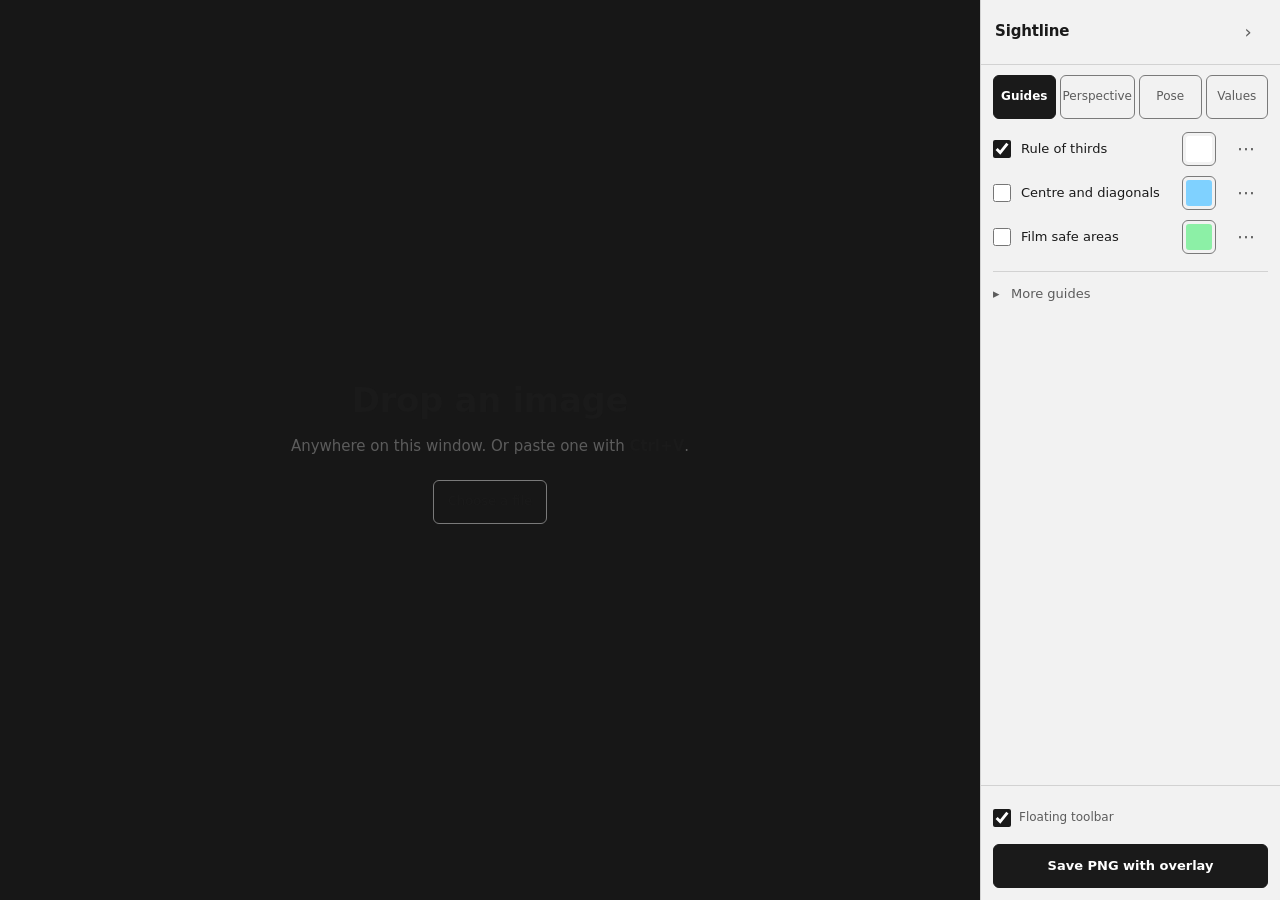
==== index.html @ 32e72184 "Sightline as an installable web app The built single-file app, plus the three things Chrome's instal" ====
<!doctype html>
<html lang="en">
<head>
<meta charset="utf-8">
<meta name="viewport" content="width=device-width, initial-scale=1, viewport-fit=cover">
<meta name="color-scheme" content="dark">
<title>Sightline</title>
<style>
  :root {
    --ground: #171717;
    --panel: #232323;
    --panel-2: #2b2b2b;
    --line: #363636;
    --line-control: #6a6a6a;
    --text: #e8e8e8;
    --text-muted: #a3a3a3;
    --focus: #ffffff;
    --panel-w: 300px;
    color-scheme: dark;
  }
  :root {
    --dur: 200ms; --ease: cubic-bezier(.2,.7,.3,1);
    /* One type scale. Three sizes, nothing else in the panel. */
    --t-lg: 15px;   /* panel title, empty-state lead */
    --t-md: 13px;   /* body: rows, labels, buttons */
    --t-sm: 12px;   /* secondary: hints, section heads, readouts */
    /* One gap scale. Two values. */
    --g-1: 8px;
    --g-2: 16px;
  }
  * { box-sizing: border-box; }
  html, body { height: 100%; margin: 0; }
  body {
    background: var(--ground);
    color: var(--text);
    font: 500 var(--t-md)/1.45 "Segoe UI Variable Text", "Segoe UI", system-ui, -apple-system, sans-serif;
    overflow: hidden;
    -webkit-font-smoothing: antialiased;
  }
  button, input, select { font: inherit; color: inherit; }
  button { cursor: pointer; }
  :focus-visible { outline: 2px solid var(--focus); outline-offset: 2px; }

  #app { display: grid; grid-template-columns: 1fr var(--panel-w); height: 100%;
         transition: grid-template-columns var(--dur) var(--ease); }
  #app > * { min-width: 0; }
  #app.collapsed { grid-template-columns: 1fr 44px; }

  /* Stage */
  #stage { position: relative; overflow: hidden; background: var(--ground); touch-action: none; }
  #canvas { display: block; width: 100%; height: 100%; cursor: grab; }
  #canvas.drawing { cursor: crosshair; }
  #canvas.panning { cursor: grabbing; }
  #canvas.over-vp { cursor: move; }
  #canvas.over-swipe { cursor: ew-resize; }

  #empty {
    position: absolute; inset: 0; display: grid; place-items: center; text-align: center;
    border: 2px dashed transparent; transition: border-color .15s, background .15s;
  }
  #empty h1 { font-size: 34px; font-weight: 600; letter-spacing: -0.01em; margin: 0 0 10px; }
  #empty p { color: var(--text-muted); margin: 0; font-size: var(--t-lg); }
  #empty p b { color: var(--text); font-weight: 600; }
  #empty button { margin-top: 22px; }
  body.dragging #empty, body.dragging #stage { border-color: var(--text); }
  #stage.has-image #empty { display: none; }

  #hud {
    position: absolute; left: 12px; bottom: 12px; display: flex; gap: 6px; flex-wrap: wrap;
    pointer-events: none;
  }
  #hud span {
    background: rgba(20,20,20,.82); color: var(--text-muted); padding: 5px 9px; border-radius: 4px;
    font-size: 12px;
  }
  #hud span kbd { color: var(--text); font-family: inherit; }
  #stage.has-image #hud { display: flex; } #hud { display: none; }

  #msg {
    position: absolute; left: 50%; top: 16px; transform: translateX(-50%);
    background: #f0f0f0; color: #111; padding: 12px 16px; border-radius: 6px; max-width: min(90%, 520px);
    font-size: 14px; box-shadow: 0 6px 24px rgba(0,0,0,.5); pointer-events: auto;
    opacity: 0; transition: opacity var(--dur) var(--ease), transform var(--dur) var(--ease);
  }
  #msg { transform: translateX(-50%) translateY(-8px); }
  #msg.show { opacity: 1; transform: translateX(-50%) translateY(0); }
  #msg[hidden] { display: none; }

  /* Floating stage toolbar. Breaks the 'nothing floats over the picture' rule on
     purpose, only when Andy has it switched on (15 Sep 2026, his call). */
  #stagebar {
    position: absolute; right: 12px; bottom: 12px; display: none; gap: 6px;
    background: rgba(20,20,20,.82); border: 1px solid var(--line); border-radius: 8px;
    padding: 4px; backdrop-filter: blur(6px); z-index: 3;
  }
  body.toolbar-on #stage.has-image #stagebar { display: flex; }
  #stagebar .btn { min-height: 40px; padding: 0 12px; border-color: transparent; background: transparent; }
  #stagebar .btn:hover { background: rgba(255,255,255,.14); }
  #stagebar .btn[aria-pressed="true"] { background: rgba(255,255,255,.2); border-color: var(--text); }
  #stagebar .iconbtn { width: 40px; height: 40px; }
  #stagebar .iconbtn:hover { background: rgba(255,255,255,.14); color: #fff; }
  body.toolbar-on #panel-foot .btns { display: none; }
  #opt-chips-row, #opt-toolbar-row { min-height: 40px; font-size: var(--t-sm); color: var(--text-muted); }
  #msg.error { background: #ffd8d8; }

  /* Panel */
  #panel { background: var(--panel); border-left: 1px solid var(--line); display: flex; flex-direction: column;
           min-height: 0; min-width: 0; }
  #panel-head { display: flex; align-items: center; gap: 8px; padding: 10px 10px 10px 14px; border-bottom: 1px solid var(--line); }
  #panel-head .title { font-size: var(--t-lg); font-weight: 600; letter-spacing: -0.01em; }
  #panel-head .file { color: var(--text-muted); font-size: var(--t-sm); flex: 1; min-width: 0; white-space: nowrap; overflow: hidden; text-overflow: ellipsis; }
  .iconbtn {
    width: 44px; height: 44px; border: 0; background: transparent; border-radius: 6px; color: var(--text-muted);
    display: grid; place-items: center; font-size: 18px; flex: none;
  }
  .iconbtn:hover { background: var(--panel-2); color: var(--text); }

  #tabs { display: grid; grid-template-columns: repeat(4, 1fr); gap: 4px; padding: 10px 12px 0; }
  #tabs button { font-size: var(--t-sm); padding: 0 2px; }
  #tabs button {
    height: 44px; border: 1px solid var(--line-control); background: transparent; border-radius: 6px; color: var(--text-muted);
  }
  #tabs button[aria-selected="true"] { background: var(--text); color: #111; border-color: var(--text); font-weight: 600; }

  #panel-body { overflow: auto; padding: 8px 12px 16px; flex: 1; min-height: 0; }
  .tabpane[hidden] { display: none; }
  .tabpane:not([hidden]) { animation: pane-in 180ms var(--ease) both; }
  @keyframes pane-in { from { opacity: 0; transform: translateY(4px); } to { opacity: 1; transform: none; } }

  h2 { font-size: var(--t-sm); font-weight: 600; color: var(--text-muted); margin: var(--g-2) 0 var(--g-1); }
  h2:first-child { margin-top: 10px; }
  .hint { color: var(--text-muted); font-size: var(--t-sm); margin: 0 0 var(--g-1); }

  .row { display: flex; align-items: center; gap: 8px; min-height: 44px; }
  .row label { flex: 1; display: flex; align-items: center; gap: 10px; min-height: 44px; cursor: pointer; }
  .row input[type="checkbox"] { width: 18px; height: 18px; margin: 0; accent-color: #e8e8e8; cursor: pointer; }
  .row input[type="color"] {
    width: 34px; height: 34px; padding: 0; border: 1px solid var(--line-control); border-radius: 6px; background: transparent; cursor: pointer;
  }
  .row input[type="color"]::-webkit-color-swatch-wrapper { padding: 3px; }
  .row input[type="color"]::-webkit-color-swatch { border: 0; border-radius: 3px; }
  .style {
    display: block; overflow: hidden; max-height: 0; opacity: 0; padding: 0 0 0 28px;
    visibility: hidden;
    transition: max-height var(--dur) var(--ease), opacity var(--dur) var(--ease),
                padding-bottom var(--dur) var(--ease), visibility 0s linear var(--dur);
  }
  .style.open { max-height: 420px; opacity: 1; padding-bottom: 8px; visibility: visible;
                transition-delay: 0s, 0s, 0s, 0s; }
  .style .r { display: flex; align-items: center; gap: var(--g-1); min-height: 36px; font-size: var(--t-sm); color: var(--text-muted); }
  .style .r span:first-child { width: 58px; }
  input[type="range"] { flex: 1; accent-color: #e8e8e8; height: 24px; margin: 0; }
  select {
    height: 36px; background: var(--panel-2); border: 1px solid var(--line-control); border-radius: 6px; padding: 0 8px; flex: 1;
  }

  .btn {
    min-height: 44px; padding: 0 14px; border-radius: 6px; border: 1px solid var(--line-control); background: transparent;
    color: var(--text); display: inline-flex; align-items: center; justify-content: center; gap: 8px;
  }
  .btn:hover { background: var(--panel-2); }
  .btn.primary { background: var(--text); color: #111; border-color: var(--text); font-weight: 600; }
  .btn.primary:hover { background: #fff; }
  .btn.small { min-height: 36px; padding: 0 10px; font-size: var(--t-sm); }
  .btn[aria-pressed="true"] { background: var(--panel-2); border-color: var(--text); }
  .btns { display: flex; gap: 6px; flex-wrap: wrap; }
  .btns .btn { flex: 1; }

  .seg { display: grid; grid-template-columns: repeat(3, 1fr); gap: 4px; }
  .seg .btn { min-height: 44px; }
  .seg .btn .dot { width: 12px; height: 12px; border-radius: 50%; display: inline-block; }
  .seg .btn[aria-pressed="true"] { border-color: var(--text); background: var(--panel-2); }

  details { border-top: 1px solid var(--line); margin-top: 12px; }
  summary { min-height: 44px; display: flex; align-items: center; color: var(--text-muted); cursor: pointer; list-style: none; }
  summary::-webkit-details-marker { display: none; }
  summary::before { content: "▸"; width: 18px; display: inline-block; }
  details[open] summary::before { content: "▾"; }

  /* Values tab */
  /* Five modes. Four across does not fit a 300px panel, let alone a phone, and
     "Greyscale" at 60px is unreadable — so three across and two rows, which still
     reads as one control (Prägnanz, 12). */
  #val-seg { display: grid; grid-template-columns: repeat(3, 1fr); gap: 4px; }
  #val-seg .btn { padding: 0 2px; font-size: var(--t-sm); }
  /* The stage steps are the PRIMARY control on this tab: four big targets, one click
     each (Fitts's 2, Hick's 1). Two across, because "Colour notes" needs the width. */
  #val-steps { display: grid; grid-template-columns: repeat(2, 1fr); gap: 4px; }
  #val-steps .btn { min-height: 44px; font-size: var(--t-md); }
  /* Von Restorff (7): the step that is showing is the one thing filled in on the tab. */
  #val-steps .btn[aria-pressed="true"] { background: var(--text); color: #111; border-color: var(--text); font-weight: 600; }
  #val-bands { display: grid; grid-template-columns: repeat(3, 1fr); gap: 4px; }
  #val-hist { display: block; width: 100%; height: 60px; background: var(--panel-2);
              border: 1px solid var(--line-control); border-radius: 6px; touch-action: none; cursor: ew-resize; }
  #val-ruler { display: grid; grid-template-columns: repeat(9, 1fr); gap: 1px; margin-top: var(--g-1); }
  #val-ruler i { height: 14px; display: block; border-radius: 1px; }
  #val-ruler-nums { display: grid; grid-template-columns: repeat(9, 1fr); gap: 1px;
                    font-size: 10px; color: var(--text-muted); text-align: center; font-variant-numeric: tabular-nums; }
  .band { margin-top: var(--g-2); }
  .band > .bh { display: flex; align-items: center; gap: var(--g-1); font-size: var(--t-sm); color: var(--text-muted); margin-bottom: 6px; }
  .band > .bh b { color: var(--text); font-weight: 600; }
  .bar { height: 4px; border-radius: 2px; background: var(--panel-2); overflow: hidden; }
  .band .bar { flex: 1; }
  .band .bar i { display: block; height: 100%; background: var(--text); }
  .swatches { display: grid; gap: 6px; }
  .sw { display: flex; align-items: center; gap: var(--g-1); width: 100%; min-height: 40px; text-align: left;
        background: transparent; border: 1px solid var(--line); border-radius: 6px; padding: 4px 8px 4px 4px; color: var(--text); }
  .sw:hover { background: var(--panel-2); }
  .sw[aria-pressed="true"] { border-color: var(--text); background: var(--panel-2); }
  .sw .chip { width: 32px; height: 32px; border-radius: 4px; flex: none; border: 1px solid rgba(255,255,255,.18); }
  .sw .meta { min-width: 0; }
  .sw .hex { font-size: var(--t-sm); font-variant-numeric: tabular-nums; }
  .sw .read { font-size: var(--t-sm); color: var(--text-muted); }
  /* The colour notes inside one value mass: small chips on the mass's own row, so the
     hierarchy on screen is the hierarchy in the picture (proximity, 11). */
  .notes { display: flex; gap: 3px; margin: 2px 0 0; }
  .notes i { width: 18px; height: 12px; border-radius: 2px; display: block; border: 1px solid rgba(255,255,255,.18); }
  textarea { width: 100%; background: var(--panel-2); color: var(--text); border: 1px solid var(--line-control);
             border-radius: 6px; padding: 6px 8px; font: 500 var(--t-sm)/1.5 ui-monospace, Consolas, monospace; resize: vertical; }

  #panel-foot { padding: 12px; border-top: 1px solid var(--line); display: grid; gap: 6px; }

  /* Pose */
  #pose-status {
    background: var(--panel-2); border: 1px solid var(--line); border-radius: 6px;
    padding: 9px 11px; font-size: var(--t-sm); color: var(--text-muted); margin: 0 0 var(--g-1);
  }
  #pose-status b { color: var(--text); font-weight: 600; }
  #pose-progress[hidden] { display: none; }
  #pose-progress { margin: 8px 0 4px; }
  #pose-progress .bar {
    height: 4px; border-radius: 2px; background: var(--panel-2); overflow: hidden; margin-bottom: 8px;
  }
  #pose-progress .bar i {
    display: block; height: 100%; width: 40%; background: var(--text);
    animation: slide 1.1s ease-in-out infinite;
  }
  @keyframes slide { 0% { transform: translateX(-100%); } 100% { transform: translateX(350%); } }
  @media (prefers-reduced-motion: reduce) { #pose-progress .bar i { animation: none; width: 100%; opacity: .5; } }
  #pose-readouts { display: grid; gap: 2px; font-size: var(--t-sm); color: var(--text-muted); margin: var(--g-1) 0 2px; }
  #pose-readouts div { display: flex; justify-content: space-between; min-height: 22px; align-items: center; }
  #pose-readouts b { color: var(--text); font-weight: 600; font-variant-numeric: tabular-nums; }
  .legend { color: var(--text-muted); font-size: var(--t-sm); margin: var(--g-1) 0 0; }

  /* Collapsed */
  #app.collapsed #panel-head .title, #app.collapsed #panel-head .file, #app.collapsed #tabs,
  #app.collapsed #panel-body, #app.collapsed #panel-foot { display: none; }
  #app.collapsed #panel-head { padding: 0; justify-content: center; border: 0; }

  @media (max-width: 700px) {
    #app { grid-template-columns: 1fr; grid-template-rows: 1fr auto; }
    #panel { border-left: 0; border-top: 1px solid var(--line); max-height: 50vh; }
    #app.collapsed { grid-template-columns: 1fr; grid-template-rows: 1fr 44px; }
  }
  @media (max-width: 480px) {
    .seg, #val-seg { grid-template-columns: repeat(2, 1fr); }
    .btns .btn { flex: 1 1 calc(50% - 6px); min-width: 0; }
    #stagebar { right: 8px; bottom: 8px; flex-wrap: wrap; max-width: calc(100% - 16px); }
  }
  @media (prefers-reduced-motion: reduce) {
    *, *::before, *::after { transition: none !important; animation-duration: 0.01ms !important; }
  }
  /* Light preference: the panel goes light, the image ground stays a neutral dark so pictures read true. */
  @media (prefers-color-scheme: light) {
    :root { --panel: #f2f2f2; --panel-2: #e4e4e4; --line: #d2d2d2; --line-control: #7a7a7a; --text: #1a1a1a; --text-muted: #5c5c5c; --focus: #111; color-scheme: light; }
    #tabs button[aria-selected="true"], .btn.primary { background: #1a1a1a; color: #fff; border-color: #1a1a1a; }
    .btn.primary:hover { background: #000; }
    .row input[type="checkbox"], input[type="range"] { accent-color: #1a1a1a; }
    #hud span { background: rgba(20,20,20,.82); color: #cfcfcf; } #hud span kbd { color: #fff; }
  }
</style>
<script>
/* PWA bootstrap — installable on a phone, inert everywhere else.
 *
 * Sightline is one file on disk (constraint 1) and it opens from file:// (constraint 2).
 * A phone cannot do that, so the SAME built file is also served from an HTTPS origin,
 * where Chrome will offer "Install app" if it finds a manifest, icons and a registered
 * service worker. Those three things cannot be baked into the page as markup:
 * build_sightline.py rejects any link element in the source precisely so nothing is
 * ever referenced from disk. So they are attached at runtime, and ONLY over https.
 * (That guard is a plain text search, so even naming the tag in this comment trips it —
 * which is the guard working, not a bug in it.)
 *
 * Why the guard is the whole design: on file:// and inside the Electron wrapper,
 * location.protocol is 'file:' and this block does nothing at all — no link element, no
 * registration, no request. navigator.serviceWorker is not even defined on file://, so
 * an unguarded call would throw and put an error in a console that is supposed to stay
 * clean. The artifact sandbox is likewise skipped: it is not our origin and cannot
 * register a worker. Constraint 4 is untouched either way — nothing here uploads
 * anything; the worker only ever caches this page's own files back to the same origin.
 */
(function () {
  if (location.protocol !== 'https:') return;

  var link = document.createElement('link');
  link.rel = 'manifest';
  link.href = 'manifest.json';
  document.head.appendChild(link);

  var theme = document.createElement('meta');
  theme.name = 'theme-color';
  theme.content = '#171717';
  document.head.appendChild(theme);

  if (!('serviceWorker' in navigator)) return;
  window.addEventListener('load', function () {
    navigator.serviceWorker.register('sw.js').catch(function (e) {
      /* Not fatal: without a worker the page still runs, it just is not installable. */
      console.warn('Sightline: service worker did not register —', e && e.message);
    });
  });
})();
</script>
</head>
<body>
<div id="app">
  <div id="stage">
    <canvas id="canvas"></canvas>
    <div id="empty">
      <div>
        <h1>Drop an image</h1>
        <p>Anywhere on this window. Or paste one with <b>Ctrl+V</b>.</p>
        <button class="btn" id="browse" type="button">Choose a file</button>
        <input id="file" type="file" accept="image/*" hidden>
      </div>
    </div>
    <div id="hud">
      <span><kbd>Scroll</kbd> zoom</span>
      <span><kbd>Drag</kbd> pan · <kbd>F</kbd> fit</span>
      <span><kbd>H</kbd> flip</span>
      <span id="hud-mode"></span>
    </div>
    <div id="msg" hidden role="status"></div>
    <div id="stagebar" role="toolbar" aria-label="Frame controls">
      <button class="btn" type="button" id="sb-fit">Fit</button>
      <button class="btn" type="button" id="sb-flip" aria-pressed="false">Flip</button>
      <button class="btn" type="button" id="sb-new">Open…</button>
      <button class="iconbtn" type="button" id="sb-collapse" aria-label="Collapse panel" title="Collapse panel">›</button>
    </div>
  </div>

  <aside id="panel">
    <div id="panel-head">
      <span class="title">Sightline</span>
      <span class="file" id="filename"></span>
      <button class="iconbtn" id="collapse" type="button" aria-label="Collapse panel" title="Collapse panel">›</button>
    </div>
    <div id="tabs" role="tablist">
      <button type="button" role="tab" id="tab-guides" aria-selected="true">Guides</button>
      <button type="button" role="tab" id="tab-persp" aria-selected="false">Perspective</button>
      <button type="button" role="tab" id="tab-pose" aria-selected="false">Pose</button>
      <button type="button" role="tab" id="tab-values" aria-selected="false">Values</button>
    </div>
    <div id="panel-body">

      <section class="tabpane" id="pane-guides">
        <div id="guides-basic"></div>
        <details id="more-guides">
          <summary>More guides</summary>
          <div id="guides-more"></div>
        </details>
      </section>

      <section class="tabpane" id="pane-persp" hidden>
        <h2>Vanishing points</h2>
        <p class="hint">Drag along a receding edge to draw a line. Two lines in the same set make a vanishing point. Drag the point to correct it.</p>
        <div class="seg" id="vp-seg">
          <button class="btn" type="button" data-set="0" aria-pressed="true"><span class="dot"></span>Set 1</button>
          <button class="btn" type="button" data-set="1" aria-pressed="false"><span class="dot"></span>Set 2</button>
          <button class="btn" type="button" data-set="2" aria-pressed="false"><span class="dot"></span>Set 3</button>
        </div>
        <p class="hint">Keys 1, 2, 3 switch sets. Set 3 is the vertical one in three point.</p>

        <h2>Preset</h2>
        <div class="btns">
          <button class="btn small" type="button" data-preset="1">1 point</button>
          <button class="btn small" type="button" data-preset="2">2 point</button>
          <button class="btn small" type="button" data-preset="3">3 point</button>
        </div>
        <p class="hint">Places starting points to drag into place. Keeps any lines you have drawn.</p>

        <h2>Show</h2>
        <div class="row"><label><input type="checkbox" id="opt-horizon" checked> Horizon line</label></div>
        <div class="row"><label><input type="checkbox" id="opt-rays" checked> Radiating guides</label></div>
        <div class="style open" style="padding-left:0">
          <div class="r"><span>Count</span><input type="range" id="ray-count" min="0" max="48" step="1" value="12"><span id="ray-count-v">12</span></div>
          <div class="r"><span>Opacity</span><input type="range" id="ray-alpha" min="0.05" max="1" step="0.05" value="0.35"></div>
          <div class="r"><span>Weight</span><input type="range" id="p-weight" min="0.5" max="4" step="0.5" value="1.5"></div>
        </div>

        <h2>Edit</h2>
        <div class="btns">
          <button class="btn small" type="button" id="undo">Undo</button>
          <button class="btn small" type="button" id="redo">Redo</button>
          <button class="btn small" type="button" id="clear-set">Clear set</button>
          <button class="btn small" type="button" id="clear-all">Clear all</button>
        </div>
      </section>

      <section class="tabpane" id="pane-pose" hidden>
        <h2>Skeleton</h2>
        <div id="pose-status">No skeleton yet.</div>
        <div class="btns">
          <button class="btn small" type="button" id="pose-place">Place skeleton</button>
          <button class="btn small" type="button" id="pose-detect">Detect figure</button>
        </div>
        <div id="pose-progress" hidden>
          <div class="bar"><i></i></div>
          <div class="btns">
            <span class="hint" id="pose-stage" style="flex:1;margin:0;align-self:center"></span>
            <button class="btn small" type="button" id="pose-cancel">Cancel</button>
          </div>
        </div>
        <p class="hint">Drag any joint to correct it. Drag the square at the hips to move the whole figure.</p>
        <div class="btns">
          <button class="btn small" type="button" id="pose-bigger">Bigger</button>
          <button class="btn small" type="button" id="pose-smaller">Smaller</button>
          <button class="btn small" type="button" id="pose-clear">Clear</button>
        </div>

        <h2>Guides</h2>
        <div id="pose-basic"></div>
        <details id="more-pose">
          <summary>More pose guides</summary>
          <div id="pose-more"></div>
        </details>
        <details id="more-head">
          <summary>Head</summary>
          <div id="pose-head"></div>
          <p class="hint">Drag the round handles at the top of the head, the chin, and the
            tilt handle to the side, to correct the head when detection is off or absent.</p>
        </details>

        <h2>Readouts</h2>
        <label class="row" id="opt-chips-row"><input type="checkbox" id="opt-chips"> Angles on canvas</label>
        <div id="pose-readouts">
          <div><span>Shoulder tilt</span><b id="rd-sh">—</b></div>
          <div><span>Hip tilt</span><b id="rd-hip">—</b></div>
          <div><span>Height</span><b id="rd-heads">—</b></div>
        </div>
        <p class="legend" id="pose-legend"></p>
      </section>

      <section class="tabpane" id="pane-values" hidden>
        <h2>Mode</h2>
        <div class="seg" id="val-seg">
          <button class="btn small" type="button" data-mode="off" aria-pressed="true">Off</button>
          <button class="btn small" type="button" data-mode="grey" aria-pressed="false">Greyscale</button>
          <button class="btn small" type="button" data-mode="post" aria-pressed="false">Posterise</button>
          <button class="btn small" type="button" data-mode="notan" aria-pressed="false">Notan</button>
          <button class="btn small" type="button" data-mode="block" aria-pressed="false">Block-in</button>
        </div>
        <p class="hint">The mode is burned into the exported PNG. Guides and the skeleton still draw over the top.</p>

        <div id="val-post">
          <h2>Bands</h2>
          <div class="seg" id="val-bands">
            <button class="btn small" type="button" data-bands="3" aria-pressed="true">3</button>
            <button class="btn small" type="button" data-bands="4" aria-pressed="false">4</button>
            <button class="btn small" type="button" data-bands="5" aria-pressed="false">5</button>
          </div>
          <p class="hint">Three is shadow, midtone, highlight. Drag the lines on the histogram to move where a band starts.</p>
          <div id="val-post-hist"></div>
        </div>

        <div id="val-notan" hidden>
          <h2>Threshold</h2>
          <div class="r"><span>Light / dark</span><input type="range" id="val-notan-th" min="1" max="254" step="1" value="128"><span id="val-notan-v">128</span></div>
        </div>

        <div id="val-block" hidden>
          <!-- The stage steps come first because they are the control. Everything below
               them is a dial for when a step is nearly right (Tesler's 19). -->
          <h2>Step</h2>
          <div id="val-steps" role="group" aria-label="Block-in stage">
            <button class="btn" type="button" data-step="2" aria-pressed="false">2 values</button>
            <button class="btn" type="button" data-step="3" aria-pressed="true">3 values</button>
            <button class="btn" type="button" data-step="5" aria-pressed="false">5 values</button>
            <button class="btn" type="button" data-step="notes" aria-pressed="false">Colour notes</button>
          </div>
          <p class="hint" id="val-blk-step-hint">Value masses first. Colour notes puts the colour back inside each mass.</p>

          <h2>Squint</h2>
          <div class="r"><span>Squint</span><input type="range" id="val-blk-squint" min="0" max="100" step="5" value="0"><span id="val-blk-squint-v">0</span></div>
          <p class="hint">How hard you are squinting before the masses are cut. Low keeps detail, high leaves the big shapes only.</p>
          <div id="val-block-hist"></div>
          <p class="hint">Drag the lines to move where one value mass ends and the next begins.</p>

          <h2>Dials</h2>
          <div class="r"><span>Values</span><input type="range" id="val-blk-values" min="2" max="5" step="1" value="3"><span id="val-blk-values-v">3</span></div>
          <div class="r"><span>Notes</span><input type="range" id="val-blk-notes" min="1" max="3" step="1" value="1"><span id="val-blk-notes-v">1</span></div>
          <div class="r"><span>Min shape</span><input type="range" id="val-blk-min" min="0" max="80" step="1" value="20"><span id="val-blk-min-v">2.0%</span></div>
          <p class="hint">How small a shape you will still paint, across, as a share of the frame's short side. Anything under it is absorbed by the mass around it.</p>

          <h2>Palette</h2>
          <label class="row"><input type="checkbox" id="val-blk-snap" checked> Snap to palette</label>
          <p class="hint">Every colour is pulled inside what these paints can mix, so nothing on screen is a colour you cannot reach.</p>
          <textarea id="val-blk-pal" rows="8" spellcheck="false" aria-label="Pigment list, one paint per line as name then hex"></textarea>
          <div class="btns"><button class="btn small" type="button" id="val-blk-pal-reset">Reset to oils</button></div>
        </div>

        <h2>Compare</h2>
        <label class="row"><input type="checkbox" id="val-compare"> Original beside it</label>
        <p class="hint">Drag the white line on the picture. Guides draw over both halves, and the split is burned into the export.</p>

        <!-- One histogram, moved to whichever mode is using it. Two canvases would mean
             two drag handlers and a second way for the thresholds to disagree. -->
        <div id="val-hist-wrap">
          <canvas id="val-hist" width="276" height="60" aria-label="Luminance histogram with draggable thresholds"></canvas>
        </div>

        <h2>Value ruler</h2>
        <div id="val-ruler"></div>
        <div id="val-ruler-nums"></div>
        <p class="hint">Nine steps, black to white. Each band is marked where it sits.</p>

        <h2>Colour groups</h2>
        <p class="hint" id="val-groups-hint">Three dominant colours per band. Click one to isolate it on the picture.</p>
        <div id="val-groups"></div>
        <div class="btns"><button class="btn small" type="button" id="val-iso-clear">Show everything</button></div>
      </section>

    </div>
    <div id="panel-foot">
      <div class="btns">
        <button class="btn" type="button" id="fit">Fit</button>
        <button class="btn" type="button" id="flip" aria-pressed="false">Flip</button>
        <button class="btn" type="button" id="new">Open…</button>
      </div>
      <label class="row" id="opt-toolbar-row"><input type="checkbox" id="opt-toolbar" checked> Floating toolbar</label>
      <button class="btn primary" type="button" id="export">Save PNG with overlay</button>
    </div>
  </aside>
</div>

<!-- Everything below is welded in by build\build_sightline.py. Nothing is fetched at
     runtime: the libraries are classic UMD scripts (build rule 1) and the MoveNet
     weights are base64 in inert text blocks, decoded only when Detect is pressed. -->
<script>/**
 * @license
 * Copyright 2024 Google LLC. All Rights Reserved.
 * Licensed under the Apache License, Version 2.0 (the "License");
 * you may not use this file except in compliance with the License.
 * You may obtain a copy of the License at
 *
 * http://www.apache.org/licenses/LICENSE-2.0
 *
 * Unless required by applicable law or agreed to in writing, software
 * distributed under the License is distributed on an "AS IS" BASIS,
 * WITHOUT WARRANTIES OR CONDITIONS OF ANY KIND, either express or implied.
 * See the License for the specific language governing permissions and
 * limitations under the License.
 * =============================================================================
 */
!function(e,t){"object"==typeof exports&&"undefined"!=typeof module?t(exports):"function"==typeof define&&define.amd?define(["exports"],t):t((e="undefined"!=typeof globalThis?globalThis:e||self).tf=e.tf||{})}(this,(function(e){"use strict";function t(e,t){return t.forEach((function(t){t&&"string"!=typeof t&&!Array.isArray(t)&&Object.keys(t).forEach((function(n){if("default"!==n&&!(n in e)){var r=Object.getOwnPropertyDescriptor(t,n);Object.defineProperty(e,n,r.get?r:{enumerable:!0,get:function(){return t[n]}})}}))})),e}var n="undefined"!=typeof globalThis?globalThis:"undefined"!=typeof window?window:"undefined"!=typeof global?global:"undefined"!=typeof self?self:{};function r(e){return e&&e.__esModule&&Object.prototype.hasOwnProperty.call(e,"default")?e.default:e}function a(e){var t,n;function r(t,n){try{var o=e[t](n),s=o.value,u=s instanceof i;Promise.resolve(u?s.v:s).then((function(n){if(u){var i="return"===t?"return":"next";if(!s.k||n.done)return r(i,n);n=e[i](n).value}a(o.done?"return":"normal",n)}),(function(e){r("throw",e)}))}catch(e){a("throw",e)}}function a(e,a){switch(e){case"return":t.resolve({value:a,done:!0});break;case"throw":t.reject(a);break;default:t.resolve({value:a,done:!1})}(t=t.next)?r(t.key,t.arg):n=null}this._invoke=function(e,a){return new Promise((function(i,o){var s={key:e,arg:a,resolve:i,reject:o,next:null};n?n=n.next=s:(t=n=s,r(e,a))}))},"function"!=typeof e.return&&(this.return=void 0)}function i(e,t){this.v=e,this.k=t}function o(){o=function(){return e};var e={},t=Object.prototype,n=t.hasOwnProperty,r=Object.defineProperty||function(e,t,n){e[t]=n.value},a="function"==typeof Symbol?Symbol:{},i=a.iterator||"@@iterator",s=a.asyncIterator||"@@asyncIterator",u=a.toStringTag||"@@toStringTag";function c(e,t,n){return Object.defineProperty(e,t,{value:n,enumerable:!0,configurable:!0,writable:!0}),e[t]}try{c({},"")}catch(e){c=function(e,t,n){return e[t]=n}}function l(e,t,n,a){var i=t&&t.prototype instanceof f?t:f,o=Object.create(i.prototype),s=new T(a||[]);return r(o,"_invoke",{value:w(e,n,s)}),o}function h(e,t,n){try{return{type:"normal",arg:e.call(t,n)}}catch(e){return{type:"throw",arg:e}}}e.wrap=l;var p={};function f(){}function d(){}function v(){}var m={};c(m,i,(function(){return this}));var g=Object.getPrototypeOf,y=g&&g(g(E([])));y&&y!==t&&n.call(y,i)&&(m=y);var b=v.prototype=f.prototype=Object.create(m);function x(e){["next","throw","return"].forEach((function(t){c(e,t,(function(e){return this._invoke(t,e)}))}))}function k(e,t){function a(r,i,o,s){var u=h(e[r],e,i);if("throw"!==u.type){var c=u.arg,l=c.value;return l&&"object"==typeof l&&n.call(l,"__await")?t.resolve(l.__await).then((function(e){a("next",e,o,s)}),(function(e){a("throw",e,o,s)})):t.resolve(l).then((function(e){c.value=e,o(c)}),(function(e){return a("throw",e,o,s)}))}s(u.arg)}var i;r(this,"_invoke",{value:function(e,n){function r(){return new t((function(t,r){a(e,n,t,r)}))}return i=i?i.then(r,r):r()}})}function w(e,t,n){var r="suspendedStart";return function(a,i){if("executing"===r)throw new Error("Generator is already running");if("completed"===r){if("throw"===a)throw i;return C()}for(n.method=a,n.arg=i;;){var o=n.delegate;if(o){var s=I(o,n);if(s){if(s===p)continue;return s}}if("next"===n.method)n.sent=n._sent=n.arg;else if("throw"===n.method){if("suspendedStart"===r)throw r="completed",n.arg;n.dispatchException(n.arg)}else"return"===n.method&&n.abrupt("return",n.arg);r="executing";var u=h(e,t,n);if("normal"===u.type){if(r=n.done?"completed":"suspendedYield",u.arg===p)continue;return{value:u.arg,done:n.done}}"throw"===u.type&&(r="completed",n.method="throw",n.arg=u.arg)}}}function I(e,t){var n=t.method,r=e.iterator[n];if(void 0===r)return t.delegate=null,"throw"===n&&e.iterator.return&&(t.method="return",t.arg=void 0,I(e,t),"throw"===t.method)||"return"!==n&&(t.method="throw",t.arg=new TypeError("The iterator does not provide a '"+n+"' method")),p;var a=h(r,e.iterator,t.arg);if("throw"===a.type)return t.method="throw",t.arg=a.arg,t.delegate=null,p;var i=a.arg;return i?i.done?(t[e.resultName]=i.value,t.next=e.nextLoc,"return"!==t.method&&(t.method="next",t.arg=void 0),t.delegate=null,p):i:(t.method="throw",t.arg=new TypeError("iterator result is not an object"),t.delegate=null,p)}function N(e){var t={tryLoc:e[0]};1 in e&&(t.catchLoc=e[1]),2 in e&&(t.finallyLoc=e[2],t.afterLoc=e[3]),this.tryEntries.push(t)}function S(e){var t=e.completion||{};t.type="normal",delete t.arg,e.completion=t}function T(e){this.tryEntries=[{tryLoc:"root"}],e.forEach(N,this),this.reset(!0)}function E(e){if(e){var t=e[i];if(t)return t.call(e);if("function"==typeof e.next)return e;if(!isNaN(e.length)){var r=-1,a=function t(){for(;++r<e.length;)if(n.call(e,r))return t.value=e[r],t.done=!1,t;return t.value=void 0,t.done=!0,t};return a.next=a}}return{next:C}}function C(){return{value:void 0,done:!0}}return d.prototype=v,r(b,"constructor",{value:v,configurable:!0}),r(v,"constructor",{value:d,configurable:!0}),d.displayName=c(v,u,"GeneratorFunction"),e.isGeneratorFunction=function(e){var t="function"==typeof e&&e.constructor;return!!t&&(t===d||"GeneratorFunction"===(t.displayName||t.name))},e.mark=function(e){return Object.setPrototypeOf?Object.setPrototypeOf(e,v):(e.__proto__=v,c(e,u,"GeneratorFunction")),e.prototype=Object.create(b),e},e.awrap=function(e){return{__await:e}},x(k.prototype),c(k.prototype,s,(function(){return this})),e.AsyncIterator=k,e.async=function(t,n,r,a,i){void 0===i&&(i=Promise);var o=new k(l(t,n,r,a),i);return e.isGeneratorFunction(n)?o:o.next().then((function(e){return e.done?e.value:o.next()}))},x(b),c(b,u,"Generator"),c(b,i,(function(){return this})),c(b,"toString",(function(){return"[object Generator]"})),e.keys=function(e){var t=Object(e),n=[];for(var r in t)n.push(r);return n.reverse(),function e(){for(;n.length;){var r=n.pop();if(r in t)return e.value=r,e.done=!1,e}return e.done=!0,e}},e.values=E,T.prototype={constructor:T,reset:function(e){if(this.prev=0,this.next=0,this.sent=this._sent=void 0,this.done=!1,this.delegate=null,this.method="next",this.arg=void 0,this.tryEntries.forEach(S),!e)for(var t in this)"t"===t.charAt(0)&&n.call(this,t)&&!isNaN(+t.slice(1))&&(this[t]=void 0)},stop:function(){this.done=!0;var e=this.tryEntries[0].completion;if("throw"===e.type)throw e.arg;return this.rval},dispatchException:function(e){if(this.done)throw e;var t=this;function r(n,r){return o.type="throw",o.arg=e,t.next=n,r&&(t.method="next",t.arg=void 0),!!r}for(var a=this.tryEntries.length-1;a>=0;--a){var i=this.tryEntries[a],o=i.completion;if("root"===i.tryLoc)return r("end");if(i.tryLoc<=this.prev){var s=n.call(i,"catchLoc"),u=n.call(i,"finallyLoc");if(s&&u){if(this.prev<i.catchLoc)return r(i.catchLoc,!0);if(this.prev<i.finallyLoc)return r(i.finallyLoc)}else if(s){if(this.prev<i.catchLoc)return r(i.catchLoc,!0)}else{if(!u)throw new Error("try statement without catch or finally");if(this.prev<i.finallyLoc)return r(i.finallyLoc)}}}},abrupt:function(e,t){for(var r=this.tryEntries.length-1;r>=0;--r){var a=this.tryEntries[r];if(a.tryLoc<=this.prev&&n.call(a,"finallyLoc")&&this.prev<a.finallyLoc){var i=a;break}}i&&("break"===e||"continue"===e)&&i.tryLoc<=t&&t<=i.finallyLoc&&(i=null);var o=i?i.completion:{};return o.type=e,o.arg=t,i?(this.method="next",this.next=i.finallyLoc,p):this.complete(o)},complete:function(e,t){if("throw"===e.type)throw e.arg;return"break"===e.type||"continue"===e.type?this.next=e.arg:"return"===e.type?(this.rval=this.arg=e.arg,this.method="return",this.next="end"):"normal"===e.type&&t&&(this.next=t),p},finish:function(e){for(var t=this.tryEntries.length-1;t>=0;--t){var n=this.tryEntries[t];if(n.finallyLoc===e)return this.complete(n.completion,n.afterLoc),S(n),p}},catch:function(e){for(var t=this.tryEntries.length-1;t>=0;--t){var n=this.tryEntries[t];if(n.tryLoc===e){var r=n.completion;if("throw"===r.type){var a=r.arg;S(n)}return a}}throw new Error("illegal catch attempt")},delegateYield:function(e,t,n){return this.delegate={iterator:E(e),resultName:t,nextLoc:n},"next"===this.method&&(this.arg=void 0),p}},e}function s(e){return s="function"==typeof Symbol&&"symbol"==typeof Symbol.iterator?function(e){return typeof e}:function(e){return e&&"function"==typeof Symbol&&e.constructor===Symbol&&e!==Symbol.prototype?"symbol":typeof e},s(e)}function u(e,t,n,r,a,i,o){try{var s=e[i](o),u=s.value}catch(e){return void n(e)}s.done?t(u):Promise.resolve(u).then(r,a)}function c(e){return function(){var t=this,n=arguments;return new Promise((function(r,a){var i=e.apply(t,n);function o(e){u(i,r,a,o,s,"next",e)}function s(e){u(i,r,a,o,s,"throw",e)}o(void 0)}))}}function l(e,t){if(!(e instanceof t))throw new TypeError("Cannot call a class as a function")}function h(e,t){for(var n=0;n<t.length;n++){var r=t[n];r.enumerable=r.enumerable||!1,r.configurable=!0,"value"in r&&(r.writable=!0),Object.defineProperty(e,F(r.key),r)}}function p(e,t,n){return t&&h(e.prototype,t),n&&h(e,n),Object.defineProperty(e,"prototype",{writable:!1}),e}function f(e,t,n){return(t=F(t))in e?Object.defineProperty(e,t,{value:n,enumerable:!0,configurable:!0,writable:!0}):e[t]=n,e}function d(e,t){if("function"!=typeof t&&null!==t)throw new TypeError("Super expression must either be null or a function");e.prototype=Object.create(t&&t.prototype,{constructor:{value:e,writable:!0,configurable:!0}}),Object.defineProperty(e,"prototype",{writable:!1}),t&&m(e,t)}function v(e){return v=Object.setPrototypeOf?Object.getPrototypeOf.bind():function(e){return e.__proto__||Object.getPrototypeOf(e)},v(e)}function m(e,t){return m=Object.setPrototypeOf?Object.setPrototypeOf.bind():function(e,t){return e.__proto__=t,e},m(e,t)}function g(){if("undefined"==typeof Reflect||!Reflect.construct)return!1;if(Reflect.construct.sham)return!1;if("function"==typeof Proxy)return!0;try{return Boolean.prototype.valueOf.call(Reflect.construct(Boolean,[],(function(){}))),!0}catch(e){return!1}}function y(e,t,n){return y=g()?Reflect.construct.bind():function(e,t,n){var r=[null];r.push.apply(r,t);var a=new(Function.bind.apply(e,r));return n&&m(a,n.prototype),a},y.apply(null,arguments)}function b(e){var t="function"==typeof Map?new Map:void 0;return b=function(e){if(null===e||(n=e,-1===Function.toString.call(n).indexOf("[native code]")))return e;var n;if("function"!=typeof e)throw new TypeError("Super expression must either be null or a function");if(void 0!==t){if(t.has(e))return t.get(e);t.set(e,r)}function r(){return y(e,arguments,v(this).constructor)}return r.prototype=Object.create(e.prototype,{constructor:{value:r,enumerable:!1,writable:!0,configurable:!0}}),m(r,e)},b(e)}function x(e){if(void 0===e)throw new ReferenceError("this hasn't been initialised - super() hasn't been called");return e}function k(e,t){if(t&&("object"==typeof t||"function"==typeof t))return t;if(void 0!==t)throw new TypeError("Derived constructors may only return object or undefined");return x(e)}function w(e){var t=g();return function(){var n,r=v(e);if(t){var a=v(this).constructor;n=Reflect.construct(r,arguments,a)}else n=r.apply(this,arguments);return k(this,n)}}function I(e,t){for(;!Object.prototype.hasOwnProperty.call(e,t)&&null!==(e=v(e)););return e}function N(){return N="undefined"!=typeof Reflect&&Reflect.get?Reflect.get.bind():function(e,t,n){var r=I(e,t);if(r){var a=Object.getOwnPropertyDescriptor(r,t);return a.get?a.get.call(arguments.length<3?e:n):a.value}},N.apply(this,arguments)}function S(e,t){return E(e)||function(e,t){var n=null==e?null:"undefined"!=typeof Symbol&&e[Symbol.iterator]||e["@@iterator"];if(null!=n){var r,a,i,o,s=[],u=!0,c=!1;try{if(i=(n=n.call(e)).next,0===t){if(Object(n)!==n)return;u=!1}else for(;!(u=(r=i.call(n)).done)&&(s.push(r.value),s.length!==t);u=!0);}catch(e){c=!0,a=e}finally{try{if(!u&&null!=n.return&&(o=n.return(),Object(o)!==o))return}finally{if(c)throw a}}return s}}(e,t)||A(e,t)||_()}function T(e){return function(e){if(Array.isArray(e))return R(e)}(e)||C(e)||A(e)||function(){throw new TypeError("Invalid attempt to spread non-iterable instance.\nIn order to be iterable, non-array objects must have a [Symbol.iterator]() method.")}()}function E(e){if(Array.isArray(e))return e}function C(e){if("undefined"!=typeof Symbol&&null!=e[Symbol.iterator]||null!=e["@@iterator"])return Array.from(e)}function A(e,t){if(e){if("string"==typeof e)return R(e,t);var n=Object.prototype.toString.call(e).slice(8,-1);return"Object"===n&&e.constructor&&(n=e.constructor.name),"Map"===n||"Set"===n?Array.from(e):"Arguments"===n||/^(?:Ui|I)nt(?:8|16|32)(?:Clamped)?Array$/.test(n)?R(e,t):void 0}}function R(e,t){(null==t||t>e.length)&&(t=e.length);for(var n=0,r=new Array(t);n<t;n++)r[n]=e[n];return r}function _(){throw new TypeError("Invalid attempt to destructure non-iterable instance.\nIn order to be iterable, non-array objects must have a [Symbol.iterator]() method.")}function O(e,t){var n="undefined"!=typeof Symbol&&e[Symbol.iterator]||e["@@iterator"];if(!n){if(Array.isArray(e)||(n=A(e))||t&&e&&"number"==typeof e.length){n&&(e=n);var r=0,a=function(){};return{s:a,n:function(){return r>=e.length?{done:!0}:{done:!1,value:e[r++]}},e:function(e){throw e},f:a}}throw new TypeError("Invalid attempt to iterate non-iterable instance.\nIn order to be iterable, non-array objects must have a [Symbol.iterator]() method.")}var i,o=!0,s=!1;return{s:function(){n=n.call(e)},n:function(){var e=n.next();return o=e.done,e},e:function(e){s=!0,i=e},f:function(){try{o||null==n.return||n.return()}finally{if(s)throw i}}}}function F(e){var t=function(e,t){if("object"!=typeof e||null===e)return e;var n=e[Symbol.toPrimitive];if(void 0!==n){var r=n.call(e,t||"default");if("object"!=typeof r)return r;throw new TypeError("@@toPrimitive must return a primitive value.")}return("string"===t?String:Number)(e)}(e,"string");return"symbol"==typeof t?t:String(t)}a.prototype["function"==typeof Symbol&&Symbol.asyncIterator||"@@asyncIterator"]=function(){return this},a.prototype.next=function(e){return this._invoke("next",e)},a.prototype.throw=function(e){return this._invoke("throw",e)},a.prototype.return=function(e){return this._invoke("return",e)};var D,M,L=function(e){return e&&e.Math==Math&&e},z=L("object"==("undefined"==typeof globalThis?"undefined":s(globalThis))&&globalThis)||L("object"==("undefined"==typeof window?"undefined":s(window))&&window)||L("object"==("undefined"==typeof self?"undefined":s(self))&&self)||L("object"==s(n)&&n)||function(){return this}()||Function("return this")(),P={},B=function(e){try{return!!e()}catch(e){return!0}},W=!B((function(){return 7!=Object.defineProperty({},1,{get:function(){return 7}})[1]})),U=!B((function(){var e=function(){}.bind();return"function"!=typeof e||e.hasOwnProperty("prototype")})),V=U,G=Function.prototype.call,j=V?G.bind(G):function(){return G.apply(G,arguments)},H={},q={}.propertyIsEnumerable,K=Object.getOwnPropertyDescriptor,X=K&&!q.call({1:2},1),Y=(H.f=X?function(e){var t=K(this,e);return!!t&&t.enumerable}:q,function(e,t){return{enumerable:!(1&e),configurable:!(2&e),writable:!(4&e),value:t}}),J=U,Z=Function.prototype,Q=Z.call,$=J&&Z.bind.bind(Q,Q),ee=J?$:function(e){return function(){return Q.apply(e,arguments)}},te=ee,ne=te({}.toString),re=te("".slice),ae=function(e){return re(ne(e),8,-1)},ie=B,oe=ae,se=Object,ue=ee("".split),ce=ie((function(){return!se("z").propertyIsEnumerable(0)}))?function(e){return"String"==oe(e)?ue(e,""):se(e)}:se,le=function(e){return null==e},he=le,pe=TypeError,fe=function(e){if(he(e))throw pe("Can't call method on "+e);return e},de=ce,ve=fe,me=function(e){return de(ve(e))},ge="object"==("undefined"==typeof document?"undefined":s(document))&&document.all,ye={all:ge,IS_HTMLDDA:void 0===ge&&void 0!==ge},be=ye.all,xe=ye.IS_HTMLDDA?function(e){return"function"==typeof e||e===be}:function(e){return"function"==typeof e},ke=xe,we=ye.all,Ie=ye.IS_HTMLDDA?function(e){return"object"==s(e)?null!==e:ke(e)||e===we}:function(e){return"object"==s(e)?null!==e:ke(e)},Ne=z,Se=xe,Te=function(e){return Se(e)?e:void 0},Ee=function(e,t){return arguments.length<2?Te(Ne[e]):Ne[e]&&Ne[e][t]},Ce=ee({}.isPrototypeOf),Ae="undefined"!=typeof navigator&&String(navigator.userAgent)||"",Re=z,_e=Ae,Oe=Re.process,Fe=Re.Deno,De=Oe&&Oe.versions||Fe&&Fe.version,Me=De&&De.v8;Me&&(M=(D=Me.split("."))[0]>0&&D[0]<4?1:+(D[0]+D[1])),!M&&_e&&(!(D=_e.match(/Edge\/(\d+)/))||D[1]>=74)&&(D=_e.match(/Chrome\/(\d+)/))&&(M=+D[1]);var Le=M,ze=Le,Pe=B,Be=!!Object.getOwnPropertySymbols&&!Pe((function(){var e=Symbol();return!String(e)||!(Object(e)instanceof Symbol)||!Symbol.sham&&ze&&ze<41})),We=Be&&!Symbol.sham&&"symbol"==s(Symbol.iterator),Ue=Ee,Ve=xe,Ge=Ce,je=Object,He=We?function(e){return"symbol"==s(e)}:function(e){var t=Ue("Symbol");return Ve(t)&&Ge(t.prototype,je(e))},qe=String,Ke=function(e){try{return qe(e)}catch(e){return"Object"}},Xe=xe,Ye=Ke,Je=TypeError,Ze=function(e){if(Xe(e))return e;throw Je(Ye(e)+" is not a function")},Qe=Ze,$e=le,et=function(e,t){var n=e[t];return $e(n)?void 0:Qe(n)},tt=j,nt=xe,rt=Ie,at=TypeError,it=function(e,t){var n,r;if("string"===t&&nt(n=e.toString)&&!rt(r=tt(n,e)))return r;if(nt(n=e.valueOf)&&!rt(r=tt(n,e)))return r;if("string"!==t&&nt(n=e.toString)&&!rt(r=tt(n,e)))return r;throw at("Can't convert object to primitive value")},ot={exports:{}},st=!1,ut=z,ct=Object.defineProperty,lt=function(e,t){try{ct(ut,e,{value:t,configurable:!0,writable:!0})}catch(n){ut[e]=t}return t},ht=lt,pt="__core-js_shared__",ft=z[pt]||ht(pt,{}),dt=(ot.exports,ft);(ot.exports=function(e,t){return dt[e]||(dt[e]=void 0!==t?t:{})})("versions",[]).push({version:"3.29.1",mode:"global",copyright:"© 2014-2023 Denis Pushkarev (zloirock.ru)",license:"https://github.com/zloirock/core-js/blob/v3.29.1/LICENSE",source:"https://github.com/zloirock/core-js"});var vt=ot.exports,mt=fe,gt=Object,yt=function(e){return gt(mt(e))},bt=yt,xt=ee({}.hasOwnProperty),kt=Object.hasOwn||function(e,t){return xt(bt(e),t)},wt=ee,It=0,Nt=Math.random(),St=wt(1..toString),Tt=function(e){return"Symbol("+(void 0===e?"":e)+")_"+St(++It+Nt,36)},Et=vt,Ct=kt,At=Tt,Rt=Be,_t=We,Ot=z.Symbol,Ft=Et("wks"),Dt=_t?Ot.for||Ot:Ot&&Ot.withoutSetter||At,Mt=function(e){return Ct(Ft,e)||(Ft[e]=Rt&&Ct(Ot,e)?Ot[e]:Dt("Symbol."+e)),Ft[e]},Lt=j,zt=Ie,Pt=He,Bt=et,Wt=it,Ut=TypeError,Vt=Mt("toPrimitive"),Gt=function(e,t){if(!zt(e)||Pt(e))return e;var n,r=Bt(e,Vt);if(r){if(void 0===t&&(t="default"),n=Lt(r,e,t),!zt(n)||Pt(n))return n;throw Ut("Can't convert object to primitive value")}return void 0===t&&(t="number"),Wt(e,t)},jt=Gt,Ht=He,qt=function(e){var t=jt(e,"string");return Ht(t)?t:t+""},Kt=Ie,Xt=z.document,Yt=Kt(Xt)&&Kt(Xt.createElement),Jt=function(e){return Yt?Xt.createElement(e):{}},Zt=Jt,Qt=!W&&!B((function(){return 7!=Object.defineProperty(Zt("div"),"a",{get:function(){return 7}}).a})),$t=W,en=j,tn=H,nn=Y,rn=me,an=qt,on=kt,sn=Qt,un=Object.getOwnPropertyDescriptor,cn=(P.f=$t?un:function(e,t){if(e=rn(e),t=an(t),sn)try{return un(e,t)}catch(e){}if(on(e,t))return nn(!en(tn.f,e,t),e[t])},{}),ln=W&&B((function(){return 42!=Object.defineProperty((function(){}),"prototype",{value:42,writable:!1}).prototype})),hn=Ie,pn=String,fn=TypeError,dn=function(e){if(hn(e))return e;throw fn(pn(e)+" is not an object")},vn=W,mn=Qt,gn=ln,yn=dn,bn=qt,xn=TypeError,kn=Object.defineProperty,wn=Object.getOwnPropertyDescriptor,In="enumerable",Nn="configurable",Sn="writable",Tn=(cn.f=vn?gn?function(e,t,n){if(yn(e),t=bn(t),yn(n),"function"==typeof e&&"prototype"===t&&"value"in n&&Sn in n&&!n.writable){var r=wn(e,t);r&&r.writable&&(e[t]=n.value,n={configurable:Nn in n?n.configurable:r.configurable,enumerable:In in n?n.enumerable:r.enumerable,writable:!1})}return kn(e,t,n)}:kn:function(e,t,n){if(yn(e),t=bn(t),yn(n),mn)try{return kn(e,t,n)}catch(e){}if("get"in n||"set"in n)throw xn("Accessors not supported");return"value"in n&&(e[t]=n.value),e},cn),En=Y,Cn=W?function(e,t,n){return Tn.f(e,t,En(1,n))}:function(e,t,n){return e[t]=n,e},An={exports:{}},Rn=W,_n=kt,On=Function.prototype,Fn=Rn&&Object.getOwnPropertyDescriptor,Dn=_n(On,"name"),Mn={EXISTS:Dn,PROPER:Dn&&"something"===function(){}.name,CONFIGURABLE:Dn&&(!Rn||Rn&&Fn(On,"name").configurable)},Ln=xe,zn=ft,Pn=ee(Function.toString);Ln(zn.inspectSource)||(zn.inspectSource=function(e){return Pn(e)});var Bn,Wn,Un,Vn=zn.inspectSource,Gn=xe,jn=z.WeakMap,Hn=Gn(jn)&&/native code/.test(String(jn)),qn=Tt,Kn=vt("keys"),Xn=function(e){return Kn[e]||(Kn[e]=qn(e))},Yn={},Jn=Hn,Zn=z,Qn=Ie,$n=Cn,er=kt,tr=ft,nr=Xn,rr=Yn,ar="Object already initialized",ir=Zn.TypeError,or=Zn.WeakMap;if(Jn||tr.state){var sr=tr.state||(tr.state=new or);sr.get=sr.get,sr.has=sr.has,sr.set=sr.set,Bn=function(e,t){if(sr.has(e))throw ir(ar);return t.facade=e,sr.set(e,t),t},Wn=function(e){return sr.get(e)||{}},Un=function(e){return sr.has(e)}}else{var ur=nr("state");rr[ur]=!0,Bn=function(e,t){if(er(e,ur))throw ir(ar);return t.facade=e,$n(e,ur,t),t},Wn=function(e){return er(e,ur)?e[ur]:{}},Un=function(e){return er(e,ur)}}var cr={set:Bn,get:Wn,has:Un,enforce:function(e){return Un(e)?Wn(e):Bn(e,{})},getterFor:function(e){return function(t){var n;if(!Qn(t)||(n=Wn(t)).type!==e)throw ir("Incompatible receiver, "+e+" required");return n}}},lr=(An.exports,ee),hr=B,pr=xe,fr=kt,dr=W,vr=Mn.CONFIGURABLE,mr=Vn,gr=cr.enforce,yr=cr.get,br=String,xr=Object.defineProperty,kr=lr("".slice),wr=lr("".replace),Ir=lr([].join),Nr=dr&&!hr((function(){return 8!==xr((function(){}),"length",{value:8}).length})),Sr=String(String).split("String"),Tr=An.exports=function(e,t,n){"Symbol("===kr(br(t),0,7)&&(t="["+wr(br(t),/^Symbol\(([^)]*)\)/,"$1")+"]"),n&&n.getter&&(t="get "+t),n&&n.setter&&(t="set "+t),(!fr(e,"name")||vr&&e.name!==t)&&(dr?xr(e,"name",{value:t,configurable:!0}):e.name=t),Nr&&n&&fr(n,"arity")&&e.length!==n.arity&&xr(e,"length",{value:n.arity});try{n&&fr(n,"constructor")&&n.constructor?dr&&xr(e,"prototype",{writable:!1}):e.prototype&&(e.prototype=void 0)}catch(e){}var r=gr(e);return fr(r,"source")||(r.source=Ir(Sr,"string"==typeof t?t:"")),e};Function.prototype.toString=Tr((function(){return pr(this)&&yr(this).source||mr(this)}),"toString");var Er=An.exports,Cr=xe,Ar=cn,Rr=Er,_r=lt,Or=function(e,t,n,r){r||(r={});var a=r.enumerable,i=void 0!==r.name?r.name:t;if(Cr(n)&&Rr(n,i,r),r.global)a?e[t]=n:_r(t,n);else{try{r.unsafe?e[t]&&(a=!0):delete e[t]}catch(e){}a?e[t]=n:Ar.f(e,t,{value:n,enumerable:!1,configurable:!r.nonConfigurable,writable:!r.nonWritable})}return e},Fr={},Dr=Math.ceil,Mr=Math.floor,Lr=Math.trunc||function(e){var t=+e;return(t>0?Mr:Dr)(t)},zr=Lr,Pr=function(e){var t=+e;return t!=t||0===t?0:zr(t)},Br=Pr,Wr=Math.max,Ur=Math.min,Vr=function(e,t){var n=Br(e);return n<0?Wr(n+t,0):Ur(n,t)},Gr=Pr,jr=Math.min,Hr=function(e){return e>0?jr(Gr(e),9007199254740991):0},qr=Hr,Kr=function(e){return qr(e.length)},Xr=me,Yr=Vr,Jr=Kr,Zr=function(e){return function(t,n,r){var a,i=Xr(t),o=Jr(i),s=Yr(r,o);if(e&&n!=n){for(;o>s;)if((a=i[s++])!=a)return!0}else for(;o>s;s++)if((e||s in i)&&i[s]===n)return e||s||0;return!e&&-1}},Qr={includes:Zr(!0),indexOf:Zr(!1)},$r=kt,ea=me,ta=Qr.indexOf,na=Yn,ra=ee([].push),aa=function(e,t){var n,r=ea(e),a=0,i=[];for(n in r)!$r(na,n)&&$r(r,n)&&ra(i,n);for(;t.length>a;)$r(r,n=t[a++])&&(~ta(i,n)||ra(i,n));return i},ia=["constructor","hasOwnProperty","isPrototypeOf","propertyIsEnumerable","toLocaleString","toString","valueOf"],oa=aa,sa=ia.concat("length","prototype"),ua=(Fr.f=Object.getOwnPropertyNames||function(e){return oa(e,sa)},{}),ca=(ua.f=Object.getOwnPropertySymbols,Ee),la=Fr,ha=ua,pa=dn,fa=ee([].concat),da=ca("Reflect","ownKeys")||function(e){var t=la.f(pa(e)),n=ha.f;return n?fa(t,n(e)):t},va=kt,ma=da,ga=P,ya=cn,ba=function(e,t,n){for(var r=ma(t),a=ya.f,i=ga.f,o=0;o<r.length;o++){var s=r[o];va(e,s)||n&&va(n,s)||a(e,s,i(t,s))}},xa=B,ka=xe,wa=/#|\.prototype\./,Ia=function(e,t){var n=Sa[Na(e)];return n==Ea||n!=Ta&&(ka(t)?xa(t):!!t)},Na=Ia.normalize=function(e){return String(e).replace(wa,".").toLowerCase()},Sa=Ia.data={},Ta=Ia.NATIVE="N",Ea=Ia.POLYFILL="P",Ca=Ia,Aa=z,Ra=P.f,_a=Cn,Oa=Or,Fa=lt,Da=ba,Ma=Ca,La=function(e,t){var n,r,a,i,o,u=e.target,c=e.global,l=e.stat;if(n=c?Aa:l?Aa[u]||Fa(u,{}):(Aa[u]||{}).prototype)for(r in t){if(i=t[r],a=e.dontCallGetSet?(o=Ra(n,r))&&o.value:n[r],!Ma(c?r:u+(l?".":"#")+r,e.forced)&&void 0!==a){if(s(i)==s(a))continue;Da(i,a)}(e.sham||a&&a.sham)&&_a(i,"sham",!0),Oa(n,r,i,e)}},za={};za[Mt("toStringTag")]="z";var Pa,Ba="[object z]"===String(za),Wa=Ba,Ua=xe,Va=ae,Ga=Mt("toStringTag"),ja=Object,Ha="Arguments"==Va(function(){return arguments}()),qa=Wa?Va:function(e){var t,n,r;return void 0===e?"Undefined":null===e?"Null":"string"==typeof(n=function(e,t){try{return e[t]}catch(e){}}(t=ja(e),Ga))?n:Ha?Va(t):"Object"==(r=Va(t))&&Ua(t.callee)?"Arguments":r},Ka=qa,Xa=String,Ya=function(e){if("Symbol"===Ka(e))throw TypeError("Cannot convert a Symbol value to a string");return Xa(e)},Ja={},Za=aa,Qa=ia,$a=Object.keys||function(e){return Za(e,Qa)},ei=W,ti=ln,ni=cn,ri=dn,ai=me,ii=$a,oi=(Ja.f=ei&&!ti?Object.defineProperties:function(e,t){ri(e);for(var n,r=ai(t),a=ii(t),i=a.length,o=0;i>o;)ni.f(e,n=a[o++],r[n]);return e},Ee("document","documentElement")),si=dn,ui=Ja,ci=ia,li=Yn,hi=oi,pi=Jt,fi=Xn("IE_PROTO"),di=function(){},vi=function(e){return"<script>"+e+"</"+"script>"},mi=function(e){e.write(vi("")),e.close();var t=e.parentWindow.Object;return e=null,t},gi=function(){try{Pa=new ActiveXObject("htmlfile")}catch(e){}var e,t;gi="undefined"!=typeof document?document.domain&&Pa?mi(Pa):((t=pi("iframe")).style.display="none",hi.appendChild(t),t.src=String("javascript:"),(e=t.contentWindow.document).open(),e.write(vi("document.F=Object")),e.close(),e.F):mi(Pa);for(var n=ci.length;n--;)delete gi.prototype[ci[n]];return gi()};li[fi]=!0;var yi=Object.create||function(e,t){var n;return null!==e?(di.prototype=si(e),n=new di,di.prototype=null,n[fi]=e):n=gi(),void 0===t?n:ui.f(n,t)},bi={},xi=qt,ki=cn,wi=Y,Ii=function(e,t,n){var r=xi(t);r in e?ki.f(e,r,wi(0,n)):e[r]=n},Ni=Vr,Si=Kr,Ti=Ii,Ei=Array,Ci=Math.max,Ai=function(e,t,n){for(var r=Si(e),a=Ni(t,r),i=Ni(void 0===n?r:n,r),o=Ei(Ci(i-a,0)),s=0;a<i;a++,s++)Ti(o,s,e[a]);return o.length=s,o},Ri=ae,_i=me,Oi=Fr.f,Fi=Ai,Di="object"==("undefined"==typeof window?"undefined":s(window))&&window&&Object.getOwnPropertyNames?Object.getOwnPropertyNames(window):[],Mi=(bi.f=function(e){return Di&&"Window"==Ri(e)?function(e){try{return Oi(e)}catch(e){return Fi(Di)}}(e):Oi(_i(e))},Er),Li=cn,zi=function(e,t,n){return n.get&&Mi(n.get,t,{getter:!0}),n.set&&Mi(n.set,t,{setter:!0}),Li.f(e,t,n)},Pi={},Bi=Mt,Wi=(Pi.f=Bi,z),Ui=Wi,Vi=kt,Gi=Pi,ji=cn.f,Hi=function(e){var t=Ui.Symbol||(Ui.Symbol={});Vi(t,e)||ji(t,e,{value:Gi.f(e)})},qi=j,Ki=Ee,Xi=Mt,Yi=Or,Ji=function(){var e=Ki("Symbol"),t=e&&e.prototype,n=t&&t.valueOf,r=Xi("toPrimitive");t&&!t[r]&&Yi(t,r,(function(e){return qi(n,this)}),{arity:1})},Zi=cn.f,Qi=kt,$i=Mt("toStringTag"),eo=function(e,t,n){e&&!n&&(e=e.prototype),e&&!Qi(e,$i)&&Zi(e,$i,{configurable:!0,value:t})},to=ae,no=ee,ro=function(e){if("Function"===to(e))return no(e)},ao=Ze,io=U,oo=ro(ro.bind),so=function(e,t){return ao(e),void 0===t?e:io?oo(e,t):function(){return e.apply(t,arguments)}},uo=ae,co=Array.isArray||function(e){return"Array"==uo(e)},lo=ee,ho=B,po=xe,fo=qa,vo=Vn,mo=function(){},go=[],yo=Ee("Reflect","construct"),bo=/^\s*(?:class|function)\b/,xo=lo(bo.exec),ko=!bo.exec(mo),wo=function(e){if(!po(e))return!1;try{return yo(mo,go,e),!0}catch(e){return!1}},Io=function(e){if(!po(e))return!1;switch(fo(e)){case"AsyncFunction":case"GeneratorFunction":case"AsyncGeneratorFunction":return!1}try{return ko||!!xo(bo,vo(e))}catch(e){return!0}};Io.sham=!0;var No=!yo||ho((function(){var e;return wo(wo.call)||!wo(Object)||!wo((function(){e=!0}))||e}))?Io:wo,So=co,To=No,Eo=Ie,Co=Mt("species"),Ao=Array,Ro=function(e){var t;return So(e)&&(t=e.constructor,(To(t)&&(t===Ao||So(t.prototype))||Eo(t)&&null===(t=t[Co]))&&(t=void 0)),void 0===t?Ao:t},_o=Ro,Oo=function(e,t){return new(_o(e))(0===t?0:t)},Fo=so,Do=ce,Mo=yt,Lo=Kr,zo=Oo,Po=ee([].push),Bo=function(e){var t=1==e,n=2==e,r=3==e,a=4==e,i=6==e,o=7==e,s=5==e||i;return function(u,c,l,h){for(var p,f,d=Mo(u),v=Do(d),m=Fo(c,l),g=Lo(v),y=0,b=h||zo,x=t?b(u,g):n||o?b(u,0):void 0;g>y;y++)if((s||y in v)&&(f=m(p=v[y],y,d),e))if(t)x[y]=f;else if(f)switch(e){case 3:return!0;case 5:return p;case 6:return y;case 2:Po(x,p)}else switch(e){case 4:return!1;case 7:Po(x,p)}return i?-1:r||a?a:x}},Wo={forEach:Bo(0),map:Bo(1),filter:Bo(2),some:Bo(3),every:Bo(4),find:Bo(5),findIndex:Bo(6),filterReject:Bo(7)},Uo=La,Vo=z,Go=j,jo=ee,Ho=W,qo=Be,Ko=B,Xo=kt,Yo=Ce,Jo=dn,Zo=me,Qo=qt,$o=Ya,es=Y,ts=yi,ns=$a,rs=Fr,as=bi,is=ua,os=P,ss=cn,us=Ja,cs=H,ls=Or,hs=zi,ps=vt,fs=Yn,ds=Tt,vs=Mt,ms=Pi,gs=Hi,ys=Ji,bs=eo,xs=cr,ks=Wo.forEach,ws=Xn("hidden"),Is="Symbol",Ns=xs.set,Ss=xs.getterFor(Is),Ts=Object.prototype,Es=Vo.Symbol,Cs=Es&&Es.prototype,As=Vo.TypeError,Rs=Vo.QObject,_s=os.f,Os=ss.f,Fs=as.f,Ds=cs.f,Ms=jo([].push),Ls=ps("symbols"),zs=ps("op-symbols"),Ps=ps("wks"),Bs=!Rs||!Rs.prototype||!Rs.prototype.findChild,Ws=Ho&&Ko((function(){return 7!=ts(Os({},"a",{get:function(){return Os(this,"a",{value:7}).a}})).a}))?function(e,t,n){var r=_s(Ts,t);r&&delete Ts[t],Os(e,t,n),r&&e!==Ts&&Os(Ts,t,r)}:Os,Us=function(e,t){var n=Ls[e]=ts(Cs);return Ns(n,{type:Is,tag:e,description:t}),Ho||(n.description=t),n},Vs=function(e,t,n){e===Ts&&Vs(zs,t,n),Jo(e);var r=Qo(t);return Jo(n),Xo(Ls,r)?(n.enumerable?(Xo(e,ws)&&e[ws][r]&&(e[ws][r]=!1),n=ts(n,{enumerable:es(0,!1)})):(Xo(e,ws)||Os(e,ws,es(1,{})),e[ws][r]=!0),Ws(e,r,n)):Os(e,r,n)},Gs=function(e,t){Jo(e);var n=Zo(t),r=ns(n).concat(Ks(n));return ks(r,(function(t){Ho&&!Go(js,n,t)||Vs(e,t,n[t])})),e},js=function(e){var t=Qo(e),n=Go(Ds,this,t);return!(this===Ts&&Xo(Ls,t)&&!Xo(zs,t))&&(!(n||!Xo(this,t)||!Xo(Ls,t)||Xo(this,ws)&&this[ws][t])||n)},Hs=function(e,t){var n=Zo(e),r=Qo(t);if(n!==Ts||!Xo(Ls,r)||Xo(zs,r)){var a=_s(n,r);return!a||!Xo(Ls,r)||Xo(n,ws)&&n[ws][r]||(a.enumerable=!0),a}},qs=function(e){var t=Fs(Zo(e)),n=[];return ks(t,(function(e){Xo(Ls,e)||Xo(fs,e)||Ms(n,e)})),n},Ks=function(e){var t=e===Ts,n=Fs(t?zs:Zo(e)),r=[];return ks(n,(function(e){!Xo(Ls,e)||t&&!Xo(Ts,e)||Ms(r,Ls[e])})),r};qo||(Es=function(){if(Yo(Cs,this))throw As("Symbol is not a constructor");var e=arguments.length&&void 0!==arguments[0]?$o(arguments[0]):void 0,t=ds(e),n=function e(n){this===Ts&&Go(e,zs,n),Xo(this,ws)&&Xo(this[ws],t)&&(this[ws][t]=!1),Ws(this,t,es(1,n))};return Ho&&Bs&&Ws(Ts,t,{configurable:!0,set:n}),Us(t,e)},ls(Cs=Es.prototype,"toString",(function(){return Ss(this).tag})),ls(Es,"withoutSetter",(function(e){return Us(ds(e),e)})),cs.f=js,ss.f=Vs,us.f=Gs,os.f=Hs,rs.f=as.f=qs,is.f=Ks,ms.f=function(e){return Us(vs(e),e)},Ho&&(hs(Cs,"description",{configurable:!0,get:function(){return Ss(this).description}}),ls(Ts,"propertyIsEnumerable",js,{unsafe:!0}))),Uo({global:!0,constructor:!0,wrap:!0,forced:!qo,sham:!qo},{Symbol:Es}),ks(ns(Ps),(function(e){gs(e)})),Uo({target:Is,stat:!0,forced:!qo},{useSetter:function(){Bs=!0},useSimple:function(){Bs=!1}}),Uo({target:"Object",stat:!0,forced:!qo,sham:!Ho},{create:function(e,t){return void 0===t?ts(e):Gs(ts(e),t)},defineProperty:Vs,defineProperties:Gs,getOwnPropertyDescriptor:Hs}),Uo({target:"Object",stat:!0,forced:!qo},{getOwnPropertyNames:qs}),ys(),bs(Es,Is),fs[ws]=!0;var Xs=Be&&!!Symbol.for&&!!Symbol.keyFor,Ys=La,Js=Ee,Zs=kt,Qs=Ya,$s=vt,eu=Xs,tu=$s("string-to-symbol-registry"),nu=$s("symbol-to-string-registry");Ys({target:"Symbol",stat:!0,forced:!eu},{for:function(e){var t=Qs(e);if(Zs(tu,t))return tu[t];var n=Js("Symbol")(t);return tu[t]=n,nu[n]=t,n}});var ru=La,au=kt,iu=He,ou=Ke,su=Xs,uu=vt("symbol-to-string-registry");ru({target:"Symbol",stat:!0,forced:!su},{keyFor:function(e){if(!iu(e))throw TypeError(ou(e)+" is not a symbol");if(au(uu,e))return uu[e]}});var cu=U,lu=Function.prototype,hu=lu.apply,pu=lu.call,fu="object"==("undefined"==typeof Reflect?"undefined":s(Reflect))&&Reflect.apply||(cu?pu.bind(hu):function(){return pu.apply(hu,arguments)}),du=ee([].slice),vu=co,mu=xe,gu=ae,yu=Ya,bu=ee([].push),xu=function(e){if(mu(e))return e;if(vu(e)){for(var t=e.length,n=[],r=0;r<t;r++){var a=e[r];"string"==typeof a?bu(n,a):"number"!=typeof a&&"Number"!=gu(a)&&"String"!=gu(a)||bu(n,yu(a))}var i=n.length,o=!0;return function(e,t){if(o)return o=!1,t;if(vu(this))return t;for(var r=0;r<i;r++)if(n[r]===e)return t}}},ku=La,wu=Ee,Iu=fu,Nu=j,Su=ee,Tu=B,Eu=xe,Cu=He,Au=du,Ru=xu,_u=Be,Ou=String,Fu=wu("JSON","stringify"),Du=Su(/./.exec),Mu=Su("".charAt),Lu=Su("".charCodeAt),zu=Su("".replace),Pu=Su(1..toString),Bu=/[\uD800-\uDFFF]/g,Wu=/^[\uD800-\uDBFF]$/,Uu=/^[\uDC00-\uDFFF]$/,Vu=!_u||Tu((function(){var e=wu("Symbol")();return"[null]"!=Fu([e])||"{}"!=Fu({a:e})||"{}"!=Fu(Object(e))})),Gu=Tu((function(){return'"\\udf06\\ud834"'!==Fu("\udf06\ud834")||'"\\udead"'!==Fu("\udead")})),ju=function(e,t){var n=Au(arguments),r=Ru(t);if(Eu(r)||void 0!==e&&!Cu(e))return n[1]=function(e,t){if(Eu(r)&&(t=Nu(r,this,Ou(e),t)),!Cu(t))return t},Iu(Fu,null,n)},Hu=function(e,t,n){var r=Mu(n,t-1),a=Mu(n,t+1);return Du(Wu,e)&&!Du(Uu,a)||Du(Uu,e)&&!Du(Wu,r)?"\\u"+Pu(Lu(e,0),16):e};Fu&&ku({target:"JSON",stat:!0,arity:3,forced:Vu||Gu},{stringify:function(e,t,n){var r=Au(arguments),a=Iu(Vu?ju:Fu,null,r);return Gu&&"string"==typeof a?zu(a,Bu,Hu):a}});var qu=ua,Ku=yt;La({target:"Object",stat:!0,forced:!Be||B((function(){qu.f(1)}))},{getOwnPropertySymbols:function(e){var t=qu.f;return t?t(Ku(e)):[]}});var Xu=La,Yu=W,Ju=ee,Zu=kt,Qu=xe,$u=Ce,ec=Ya,tc=zi,nc=ba,rc=z.Symbol,ac=rc&&rc.prototype;if(Yu&&Qu(rc)&&(!("description"in ac)||void 0!==rc().description)){var ic={},oc=function(){var e=arguments.length<1||void 0===arguments[0]?void 0:ec(arguments[0]),t=$u(ac,this)?new rc(e):void 0===e?rc():rc(e);return""===e&&(ic[t]=!0),t};nc(oc,rc),oc.prototype=ac,ac.constructor=oc;var sc="Symbol(test)"==String(rc("test")),uc=Ju(ac.valueOf),cc=Ju(ac.toString),lc=/^Symbol\((.*)\)[^)]+$/,hc=Ju("".replace),pc=Ju("".slice);tc(ac,"description",{configurable:!0,get:function(){var e=uc(this);if(Zu(ic,e))return"";var t=cc(e),n=sc?pc(t,7,-1):hc(t,lc,"$1");return""===n?void 0:n}}),Xu({global:!0,constructor:!0,forced:!0},{Symbol:oc})}Hi("asyncIterator"),Hi("hasInstance"),Hi("isConcatSpreadable"),Hi("iterator"),Hi("match"),Hi("matchAll"),Hi("replace"),Hi("search"),Hi("species"),Hi("split");var fc=Ji;Hi("toPrimitive"),fc();var dc=Ee,vc=eo;Hi("toStringTag"),vc(dc("Symbol"),"Symbol"),Hi("unscopables");var mc=ee,gc=Ze,yc=function(e,t,n){try{return mc(gc(Object.getOwnPropertyDescriptor(e,t)[n]))}catch(e){}},bc=xe,xc=String,kc=TypeError,wc=function(e){if("object"==s(e)||bc(e))return e;throw kc("Can't set "+xc(e)+" as a prototype")},Ic=yc,Nc=dn,Sc=wc,Tc=Object.setPrototypeOf||("__proto__"in{}?function(){var e,t=!1,n={};try{(e=Ic(Object.prototype,"__proto__","set"))(n,[]),t=n instanceof Array}catch(e){}return function(n,r){return Nc(n),Sc(r),t?e(n,r):n.__proto__=r,n}}():void 0),Ec=cn.f,Cc=function(e,t,n){n in e||Ec(e,n,{configurable:!0,get:function(){return t[n]},set:function(e){t[n]=e}})},Ac=xe,Rc=Ie,_c=Tc,Oc=function(e,t,n){var r,a;return _c&&Ac(r=t.constructor)&&r!==n&&Rc(a=r.prototype)&&a!==n.prototype&&_c(e,a),e},Fc=Ya,Dc=function(e,t){return void 0===e?arguments.length<2?"":t:Fc(e)},Mc=Ie,Lc=Cn,zc=function(e,t){Mc(t)&&"cause"in t&&Lc(e,"cause",t.cause)},Pc=Error,Bc=ee("".replace),Wc=String(Pc("zxcasd").stack),Uc=/\n\s*at [^:]*:[^\n]*/,Vc=Uc.test(Wc),Gc=function(e,t){if(Vc&&"string"==typeof e&&!Pc.prepareStackTrace)for(;t--;)e=Bc(e,Uc,"");return e},jc=Y,Hc=!B((function(){var e=Error("a");return!("stack"in e)||(Object.defineProperty(e,"stack",jc(1,7)),7!==e.stack)})),qc=Cn,Kc=Gc,Xc=Hc,Yc=Error.captureStackTrace,Jc=function(e,t,n,r){Xc&&(Yc?Yc(e,t):qc(e,"stack",Kc(n,r)))},Zc=Ee,Qc=kt,$c=Cn,el=Ce,tl=Tc,nl=ba,rl=Cc,al=Oc,il=Dc,ol=zc,sl=Jc,ul=W,cl=function(e,t,n,r){var a="stackTraceLimit",i=r?2:1,o=e.split("."),s=o[o.length-1],u=Zc.apply(null,o);if(u){var c=u.prototype;if(Qc(c,"cause")&&delete c.cause,!n)return u;var l=Zc("Error"),h=t((function(e,t){var n=il(r?t:e,void 0),a=r?new u(e):new u;return void 0!==n&&$c(a,"message",n),sl(a,h,a.stack,2),this&&el(c,this)&&al(a,this,h),arguments.length>i&&ol(a,arguments[i]),a}));h.prototype=c,"Error"!==s?tl?tl(h,l):nl(h,l,{name:!0}):ul&&a in u&&(rl(h,u,a),rl(h,u,"prepareStackTrace")),nl(h,u);try{c.name!==s&&$c(c,"name",s),c.constructor=h}catch(e){}return h}},ll=La,hl=fu,pl=cl,fl="WebAssembly",dl=z.WebAssembly,vl=7!==Error("e",{cause:7}).cause,ml=function(e,t){var n={};n[e]=pl(e,t,vl),ll({global:!0,constructor:!0,arity:1,forced:vl},n)},gl=function(e,t){if(dl&&dl[e]){var n={};n[e]=pl("WebAssembly."+e,t,vl),ll({target:fl,stat:!0,constructor:!0,arity:1,forced:vl},n)}};ml("Error",(function(e){return function(t){return hl(e,this,arguments)}})),ml("EvalError",(function(e){return function(t){return hl(e,this,arguments)}})),ml("RangeError",(function(e){return function(t){return hl(e,this,arguments)}})),ml("ReferenceError",(function(e){return function(t){return hl(e,this,arguments)}})),ml("SyntaxError",(function(e){return function(t){return hl(e,this,arguments)}})),ml("TypeError",(function(e){return function(t){return hl(e,this,arguments)}})),ml("URIError",(function(e){return function(t){return hl(e,this,arguments)}})),gl("CompileError",(function(e){return function(t){return hl(e,this,arguments)}})),gl("LinkError",(function(e){return function(t){return hl(e,this,arguments)}})),gl("RuntimeError",(function(e){return function(t){return hl(e,this,arguments)}}));var yl=W,bl=B,xl=dn,kl=yi,wl=Dc,Il=Error.prototype.toString,Nl=bl((function(){if(yl){var e=kl(Object.defineProperty({},"name",{get:function(){return this===e}}));if("true"!==Il.call(e))return!0}return"2: 1"!==Il.call({message:1,name:2})||"Error"!==Il.call({})}))?function(){var e=xl(this),t=wl(e.name,"Error"),n=wl(e.message);return t?n?t+": "+n:t:n}:Il,Sl=Or,Tl=Nl,El=Error.prototype;El.toString!==Tl&&Sl(El,"toString",Tl);var Cl=!B((function(){function e(){}return e.prototype.constructor=null,Object.getPrototypeOf(new e)!==e.prototype})),Al=kt,Rl=xe,_l=yt,Ol=Cl,Fl=Xn("IE_PROTO"),Dl=Object,Ml=Dl.prototype,Ll=Ol?Dl.getPrototypeOf:function(e){var t=_l(e);if(Al(t,Fl))return t[Fl];var n=t.constructor;return Rl(n)&&t instanceof n?n.prototype:t instanceof Dl?Ml:null},zl={},Pl=zl,Bl=Mt("iterator"),Wl=Array.prototype,Ul=function(e){return void 0!==e&&(Pl.Array===e||Wl[Bl]===e)},Vl=qa,Gl=et,jl=le,Hl=zl,ql=Mt("iterator"),Kl=function(e){if(!jl(e))return Gl(e,ql)||Gl(e,"@@iterator")||Hl[Vl(e)]},Xl=j,Yl=Ze,Jl=dn,Zl=Ke,Ql=Kl,$l=TypeError,eh=function(e,t){var n=arguments.length<2?Ql(e):t;if(Yl(n))return Jl(Xl(n,e));throw $l(Zl(e)+" is not iterable")},th=j,nh=dn,rh=et,ah=function(e,t,n){var r,a;nh(e);try{if(!(r=rh(e,"return"))){if("throw"===t)throw n;return n}r=th(r,e)}catch(e){a=!0,r=e}if("throw"===t)throw n;if(a)throw r;return nh(r),n},ih=so,oh=j,sh=dn,uh=Ke,ch=Ul,lh=Kr,hh=Ce,ph=eh,fh=Kl,dh=ah,vh=TypeError,mh=function(e,t){this.stopped=e,this.result=t},gh=mh.prototype,yh=function(e,t,n){var r,a,i,o,u,c,l,h=n&&n.that,p=!(!n||!n.AS_ENTRIES),f=!(!n||!n.IS_RECORD),d=!(!n||!n.IS_ITERATOR),v=!(!n||!n.INTERRUPTED),m=ih(t,h),g=function(e){return r&&dh(r,"normal",e),new mh(!0,e)},y=function(e){return p?(sh(e),v?m(e[0],e[1],g):m(e[0],e[1])):v?m(e,g):m(e)};if(f)r=e.iterator;else if(d)r=e;else{if(!(a=fh(e)))throw vh(uh(e)+" is not iterable");if(ch(a)){for(i=0,o=lh(e);o>i;i++)if((u=y(e[i]))&&hh(gh,u))return u;return new mh(!1)}r=ph(e,a)}for(c=f?e.next:r.next;!(l=oh(c,r)).done;){try{u=y(l.value)}catch(e){dh(r,"throw",e)}if("object"==s(u)&&u&&hh(gh,u))return u}return new mh(!1)},bh=La,xh=Ce,kh=Ll,wh=Tc,Ih=ba,Nh=yi,Sh=Cn,Th=Y,Eh=zc,Ch=Jc,Ah=yh,Rh=Dc,_h=Mt("toStringTag"),Oh=Error,Fh=[].push,Dh=function(e,t){var n,r=xh(Mh,this);wh?n=wh(Oh(),r?kh(this):Mh):(n=r?this:Nh(Mh),Sh(n,_h,"Error")),void 0!==t&&Sh(n,"message",Rh(t)),Ch(n,Dh,n.stack,1),arguments.length>2&&Eh(n,arguments[2]);var a=[];return Ah(e,Fh,{that:a}),Sh(n,"errors",a),n};wh?wh(Dh,Oh):Ih(Dh,Oh,{name:!0});var Mh=Dh.prototype=Nh(Oh.prototype,{constructor:Th(1,Dh),message:Th(1,""),name:Th(1,"AggregateError")});bh({global:!0,constructor:!0,arity:2},{AggregateError:Dh});var Lh=La,zh=fu,Ph=B,Bh=cl,Wh="AggregateError",Uh=Ee(Wh),Vh=!Ph((function(){return 1!==Uh([1]).errors[0]}))&&Ph((function(){return 7!==Uh([1],Wh,{cause:7}).cause}));Lh({global:!0,constructor:!0,arity:2,forced:Vh},{AggregateError:Bh(Wh,(function(e){return function(t,n){return zh(e,this,arguments)}}),Vh,!0)});var Gh=Mt,jh=yi,Hh=cn.f,qh=Gh("unscopables"),Kh=Array.prototype;null==Kh[qh]&&Hh(Kh,qh,{configurable:!0,value:jh(null)});var Xh=function(e){Kh[qh][e]=!0},Yh=yt,Jh=Kr,Zh=Pr,Qh=Xh;La({target:"Array",proto:!0},{at:function(e){var t=Yh(this),n=Jh(t),r=Zh(e),a=r>=0?r:n+r;return a<0||a>=n?void 0:t[a]}}),Qh("at");var $h=TypeError,ep=function(e){if(e>9007199254740991)throw $h("Maximum allowed index exceeded");return e},tp=B,np=Le,rp=Mt("species"),ap=function(e){return np>=51||!tp((function(){var t=[];return(t.constructor={})[rp]=function(){return{foo:1}},1!==t[e](Boolean).foo}))},ip=La,op=B,sp=co,up=Ie,cp=yt,lp=Kr,hp=ep,pp=Ii,fp=Oo,dp=ap,vp=Le,mp=Mt("isConcatSpreadable"),gp=vp>=51||!op((function(){var e=[];return e[mp]=!1,e.concat()[0]!==e})),yp=function(e){if(!up(e))return!1;var t=e[mp];return void 0!==t?!!t:sp(e)};ip({target:"Array",proto:!0,arity:1,forced:!gp||!dp("concat")},{concat:function(e){var t,n,r,a,i,o=cp(this),s=fp(o,0),u=0;for(t=-1,r=arguments.length;t<r;t++)if(yp(i=-1===t?o:arguments[t]))for(a=lp(i),hp(u+a),n=0;n<a;n++,u++)n in i&&pp(s,u,i[n]);else hp(u+1),pp(s,u++,i);return s.length=u,s}});var bp=Ke,xp=TypeError,kp=function(e,t){if(!delete e[t])throw xp("Cannot delete property "+bp(t)+" of "+bp(e))},wp=yt,Ip=Vr,Np=Kr,Sp=kp,Tp=Math.min,Ep=[].copyWithin||function(e,t){var n=wp(this),r=Np(n),a=Ip(e,r),i=Ip(t,r),o=arguments.length>2?arguments[2]:void 0,s=Tp((void 0===o?r:Ip(o,r))-i,r-a),u=1;for(i<a&&a<i+s&&(u=-1,i+=s-1,a+=s-1);s-- >0;)i in n?n[a]=n[i]:Sp(n,a),a+=u,i+=u;return n},Cp=Xh;La({target:"Array",proto:!0},{copyWithin:Ep}),Cp("copyWithin");var Ap=B,Rp=function(e,t){var n=[][e];return!!n&&Ap((function(){n.call(null,t||function(){return 1},1)}))},_p=Wo.every;La({target:"Array",proto:!0,forced:!Rp("every")},{every:function(e){return _p(this,e,arguments.length>1?arguments[1]:void 0)}});var Op=yt,Fp=Vr,Dp=Kr,Mp=function(e){for(var t=Op(this),n=Dp(t),r=arguments.length,a=Fp(r>1?arguments[1]:void 0,n),i=r>2?arguments[2]:void 0,o=void 0===i?n:Fp(i,n);o>a;)t[a++]=e;return t},Lp=Xh;La({target:"Array",proto:!0},{fill:Mp}),Lp("fill");var zp=Wo.filter;La({target:"Array",proto:!0,forced:!ap("filter")},{filter:function(e){return zp(this,e,arguments.length>1?arguments[1]:void 0)}});var Pp=La,Bp=Wo.find,Wp=Xh,Up="find",Vp=!0;Up in[]&&Array(1).find((function(){Vp=!1})),Pp({target:"Array",proto:!0,forced:Vp},{find:function(e){return Bp(this,e,arguments.length>1?arguments[1]:void 0)}}),Wp(Up);var Gp=La,jp=Wo.findIndex,Hp=Xh,qp="findIndex",Kp=!0;qp in[]&&Array(1).findIndex((function(){Kp=!1})),Gp({target:"Array",proto:!0,forced:Kp},{findIndex:function(e){return jp(this,e,arguments.length>1?arguments[1]:void 0)}}),Hp(qp);var Xp=so,Yp=ce,Jp=yt,Zp=Kr,Qp=function(e){var t=1==e;return function(n,r,a){for(var i,o=Jp(n),s=Yp(o),u=Xp(r,a),c=Zp(s);c-- >0;)if(u(i=s[c],c,o))switch(e){case 0:return i;case 1:return c}return t?-1:void 0}},$p={findLast:Qp(0),findLastIndex:Qp(1)},ef=$p.findLast,tf=Xh;La({target:"Array",proto:!0},{findLast:function(e){return ef(this,e,arguments.length>1?arguments[1]:void 0)}}),tf("findLast");var nf=$p.findLastIndex,rf=Xh;La({target:"Array",proto:!0},{findLastIndex:function(e){return nf(this,e,arguments.length>1?arguments[1]:void 0)}}),rf("findLastIndex");var af=co,of=Kr,sf=ep,uf=so,cf=function e(t,n,r,a,i,o,s,u){for(var c,l=i,h=0,p=!!s&&uf(s,u);h<a;)h in r&&(c=p?p(r[h],h,n):r[h],o>0&&af(c)?l=e(t,n,c,of(c),l,o-1)-1:(sf(l+1),t[l]=c),l++),h++;return l},lf=cf,hf=yt,pf=Kr,ff=Pr,df=Oo;La({target:"Array",proto:!0},{flat:function(){var e=arguments.length?arguments[0]:void 0,t=hf(this),n=pf(t),r=df(t,0);return r.length=lf(r,t,t,n,0,void 0===e?1:ff(e)),r}});var vf=cf,mf=Ze,gf=yt,yf=Kr,bf=Oo;La({target:"Array",proto:!0},{flatMap:function(e){var t,n=gf(this),r=yf(n);return mf(e),(t=bf(n,0)).length=vf(t,n,n,r,0,1,e,arguments.length>1?arguments[1]:void 0),t}});var xf=Wo.forEach,kf=Rp("forEach")?[].forEach:function(e){return xf(this,e,arguments.length>1?arguments[1]:void 0)};La({target:"Array",proto:!0,forced:[].forEach!=kf},{forEach:kf});var wf=dn,If=ah,Nf=function(e,t,n,r){try{return r?t(wf(n)[0],n[1]):t(n)}catch(t){If(e,"throw",t)}},Sf=so,Tf=j,Ef=yt,Cf=Nf,Af=Ul,Rf=No,_f=Kr,Of=Ii,Ff=eh,Df=Kl,Mf=Array,Lf=function(e){var t=Ef(e),n=Rf(this),r=arguments.length,a=r>1?arguments[1]:void 0,i=void 0!==a;i&&(a=Sf(a,r>2?arguments[2]:void 0));var o,s,u,c,l,h,p=Df(t),f=0;if(!p||this===Mf&&Af(p))for(o=_f(t),s=n?new this(o):Mf(o);o>f;f++)h=i?a(t[f],f):t[f],Of(s,f,h);else for(l=(c=Ff(t,p)).next,s=n?new this:[];!(u=Tf(l,c)).done;f++)h=i?Cf(c,a,[u.value,f],!0):u.value,Of(s,f,h);return s.length=f,s},zf=Mt("iterator"),Pf=!1;try{var Bf=0,Wf={next:function(){return{done:!!Bf++}},return:function(){Pf=!0}};Wf[zf]=function(){return this},Array.from(Wf,(function(){throw 2}))}catch(e){}var Uf=function(e,t){if(!t&&!Pf)return!1;var n=!1;try{var r={};r[zf]=function(){return{next:function(){return{done:n=!0}}}},e(r)}catch(e){}return n},Vf=Lf;La({target:"Array",stat:!0,forced:!Uf((function(e){Array.from(e)}))},{from:Vf});var Gf=Qr.includes,jf=Xh;La({target:"Array",proto:!0,forced:B((function(){return!Array(1).includes()}))},{includes:function(e){return Gf(this,e,arguments.length>1?arguments[1]:void 0)}}),jf("includes");var Hf=La,qf=Qr.indexOf,Kf=Rp,Xf=ro([].indexOf),Yf=!!Xf&&1/Xf([1],1,-0)<0;Hf({target:"Array",proto:!0,forced:Yf||!Kf("indexOf")},{indexOf:function(e){var t=arguments.length>1?arguments[1]:void 0;return Yf?Xf(this,e,t)||0:qf(this,e,t)}}),La({target:"Array",stat:!0},{isArray:co});var Jf,Zf,Qf,$f=B,ed=xe,td=Ie,nd=Ll,rd=Or,ad=Mt("iterator"),id=!1;[].keys&&("next"in(Qf=[].keys())?(Zf=nd(nd(Qf)))!==Object.prototype&&(Jf=Zf):id=!0);var od=!td(Jf)||$f((function(){var e={};return Jf[ad].call(e)!==e}));od&&(Jf={}),ed(Jf[ad])||rd(Jf,ad,(function(){return this}));var sd={IteratorPrototype:Jf,BUGGY_SAFARI_ITERATORS:id},ud=sd.IteratorPrototype,cd=yi,ld=Y,hd=eo,pd=zl,fd=function(){return this},dd=function(e,t,n,r){var a=t+" Iterator";return e.prototype=cd(ud,{next:ld(+!r,n)}),hd(e,a,!1,!0),pd[a]=fd,e},vd=La,md=j,gd=xe,yd=dd,bd=Ll,xd=Tc,kd=eo,wd=Cn,Id=Or,Nd=zl,Sd=Mn.PROPER,Td=Mn.CONFIGURABLE,Ed=sd.IteratorPrototype,Cd=sd.BUGGY_SAFARI_ITERATORS,Ad=Mt("iterator"),Rd="keys",_d="values",Od="entries",Fd=function(){return this},Dd=function(e,t,n,r,a,i,o){yd(n,t,r);var s,u,c,l=function(e){if(e===a&&v)return v;if(!Cd&&e in f)return f[e];switch(e){case Rd:case _d:case Od:return function(){return new n(this,e)}}return function(){return new n(this)}},h=t+" Iterator",p=!1,f=e.prototype,d=f[Ad]||f["@@iterator"]||a&&f[a],v=!Cd&&d||l(a),m="Array"==t&&f.entries||d;if(m&&(s=bd(m.call(new e)))!==Object.prototype&&s.next&&(bd(s)!==Ed&&(xd?xd(s,Ed):gd(s[Ad])||Id(s,Ad,Fd)),kd(s,h,!0,!0)),Sd&&a==_d&&d&&d.name!==_d&&(Td?wd(f,"name",_d):(p=!0,v=function(){return md(d,this)})),a)if(u={values:l(_d),keys:i?v:l(Rd),entries:l(Od)},o)for(c in u)(Cd||p||!(c in f))&&Id(f,c,u[c]);else vd({target:t,proto:!0,forced:Cd||p},u);return f[Ad]!==v&&Id(f,Ad,v,{name:a}),Nd[t]=v,u},Md=function(e,t){return{value:e,done:t}},Ld=me,zd=Xh,Pd=zl,Bd=cr,Wd=cn.f,Ud=Dd,Vd=Md,Gd=W,jd="Array Iterator",Hd=Bd.set,qd=Bd.getterFor(jd),Kd=Ud(Array,"Array",(function(e,t){Hd(this,{type:jd,target:Ld(e),index:0,kind:t})}),(function(){var e=qd(this),t=e.target,n=e.kind,r=e.index++;return!t||r>=t.length?(e.target=void 0,Vd(void 0,!0)):Vd("keys"==n?r:"values"==n?t[r]:[r,t[r]],!1)}),"values"),Xd=Pd.Arguments=Pd.Array;if(zd("keys"),zd("values"),zd("entries"),Gd&&"values"!==Xd.name)try{Wd(Xd,"name",{value:"values"})}catch(e){}var Yd=La,Jd=ce,Zd=me,Qd=Rp,$d=ee([].join);Yd({target:"Array",proto:!0,forced:Jd!=Object||!Qd("join",",")},{join:function(e){return $d(Zd(this),void 0===e?",":e)}});var ev=fu,tv=me,nv=Pr,rv=Kr,av=Rp,iv=Math.min,ov=[].lastIndexOf,sv=!!ov&&1/[1].lastIndexOf(1,-0)<0,uv=av("lastIndexOf"),cv=sv||!uv?function(e){if(sv)return ev(ov,this,arguments)||0;var t=tv(this),n=rv(t),r=n-1;for(arguments.length>1&&(r=iv(r,nv(arguments[1]))),r<0&&(r=n+r);r>=0;r--)if(r in t&&t[r]===e)return r||0;return-1}:ov;La({target:"Array",proto:!0,forced:cv!==[].lastIndexOf},{lastIndexOf:cv});var lv=Wo.map;La({target:"Array",proto:!0,forced:!ap("map")},{map:function(e){return lv(this,e,arguments.length>1?arguments[1]:void 0)}});var hv=No,pv=Ii,fv=Array;La({target:"Array",stat:!0,forced:B((function(){function e(){}return!(fv.of.call(e)instanceof e)}))},{of:function(){for(var e=0,t=arguments.length,n=new(hv(this)?this:fv)(t);t>e;)pv(n,e,arguments[e++]);return n.length=t,n}});var dv=W,vv=co,mv=TypeError,gv=Object.getOwnPropertyDescriptor,yv=dv&&!function(){if(void 0!==this)return!0;try{Object.defineProperty([],"length",{writable:!1}).length=1}catch(e){return e instanceof TypeError}}()?function(e,t){if(vv(e)&&!gv(e,"length").writable)throw mv("Cannot set read only .length");return e.length=t}:function(e,t){return e.length=t},bv=yt,xv=Kr,kv=yv,wv=ep;La({target:"Array",proto:!0,arity:1,forced:B((function(){return 4294967297!==[].push.call({length:4294967296},1)}))||!function(){try{Object.defineProperty([],"length",{writable:!1}).push()}catch(e){return e instanceof TypeError}}()},{push:function(e){var t=bv(this),n=xv(t),r=arguments.length;wv(n+r);for(var a=0;a<r;a++)t[n]=arguments[a],n++;return kv(t,n),n}});var Iv=Ze,Nv=yt,Sv=ce,Tv=Kr,Ev=TypeError,Cv=function(e){return function(t,n,r,a){Iv(n);var i=Nv(t),o=Sv(i),s=Tv(i),u=e?s-1:0,c=e?-1:1;if(r<2)for(;;){if(u in o){a=o[u],u+=c;break}if(u+=c,e?u<0:s<=u)throw Ev("Reduce of empty array with no initial value")}for(;e?u>=0:s>u;u+=c)u in o&&(a=n(a,o[u],u,i));return a}},Av={left:Cv(!1),right:Cv(!0)},Rv="undefined"!=typeof process&&"process"==ae(process),_v=Av.left;La({target:"Array",proto:!0,forced:!Rv&&Le>79&&Le<83||!Rp("reduce")},{reduce:function(e){var t=arguments.length;return _v(this,e,t,t>1?arguments[1]:void 0)}});var Ov=Av.right;La({target:"Array",proto:!0,forced:!Rv&&Le>79&&Le<83||!Rp("reduceRight")},{reduceRight:function(e){return Ov(this,e,arguments.length,arguments.length>1?arguments[1]:void 0)}});var Fv=La,Dv=co,Mv=ee([].reverse),Lv=[1,2];Fv({target:"Array",proto:!0,forced:String(Lv)===String(Lv.reverse())},{reverse:function(){return Dv(this)&&(this.length=this.length),Mv(this)}});var zv=La,Pv=co,Bv=No,Wv=Ie,Uv=Vr,Vv=Kr,Gv=me,jv=Ii,Hv=Mt,qv=du,Kv=ap("slice"),Xv=Hv("species"),Yv=Array,Jv=Math.max;zv({target:"Array",proto:!0,forced:!Kv},{slice:function(e,t){var n,r,a,i=Gv(this),o=Vv(i),s=Uv(e,o),u=Uv(void 0===t?o:t,o);if(Pv(i)&&(n=i.constructor,(Bv(n)&&(n===Yv||Pv(n.prototype))||Wv(n)&&null===(n=n[Xv]))&&(n=void 0),n===Yv||void 0===n))return qv(i,s,u);for(r=new(void 0===n?Yv:n)(Jv(u-s,0)),a=0;s<u;s++,a++)s in i&&jv(r,a,i[s]);return r.length=a,r}});var Zv=Wo.some;La({target:"Array",proto:!0,forced:!Rp("some")},{some:function(e){return Zv(this,e,arguments.length>1?arguments[1]:void 0)}});var Qv=Ai,$v=Math.floor,em=function(e,t){for(var n,r,a=e.length,i=1;i<a;){for(r=i,n=e[i];r&&t(e[r-1],n)>0;)e[r]=e[--r];r!==i++&&(e[r]=n)}return e},tm=function(e,t,n,r){for(var a=t.length,i=n.length,o=0,s=0;o<a||s<i;)e[o+s]=o<a&&s<i?r(t[o],n[s])<=0?t[o++]:n[s++]:o<a?t[o++]:n[s++];return e},nm=function e(t,n){var r=t.length,a=$v(r/2);return r<8?em(t,n):tm(t,e(Qv(t,0,a),n),e(Qv(t,a),n),n)},rm=Ae.match(/firefox\/(\d+)/i),am=!!rm&&+rm[1],im=/MSIE|Trident/.test(Ae),om=Ae.match(/AppleWebKit\/(\d+)\./),sm=!!om&&+om[1],um=La,cm=ee,lm=Ze,hm=yt,pm=Kr,fm=kp,dm=Ya,vm=B,mm=nm,gm=Rp,ym=am,bm=im,xm=Le,km=sm,wm=[],Im=cm(wm.sort),Nm=cm(wm.push),Sm=vm((function(){wm.sort(void 0)})),Tm=vm((function(){wm.sort(null)})),Em=gm("sort"),Cm=!vm((function(){if(xm)return xm<70;if(!(ym&&ym>3)){if(bm)return!0;if(km)return km<603;var e,t,n,r,a="";for(e=65;e<76;e++){switch(t=String.fromCharCode(e),e){case 66:case 69:case 70:case 72:n=3;break;case 68:case 71:n=4;break;default:n=2}for(r=0;r<47;r++)wm.push({k:t+r,v:n})}for(wm.sort((function(e,t){return t.v-e.v})),r=0;r<wm.length;r++)t=wm[r].k.charAt(0),a.charAt(a.length-1)!==t&&(a+=t);return"DGBEFHACIJK"!==a}}));um({target:"Array",proto:!0,forced:Sm||!Tm||!Em||!Cm},{sort:function(e){void 0!==e&&lm(e);var t=hm(this);if(Cm)return void 0===e?Im(t):Im(t,e);var n,r,a=[],i=pm(t);for(r=0;r<i;r++)r in t&&Nm(a,t[r]);for(mm(a,function(e){return function(t,n){return void 0===n?-1:void 0===t?1:void 0!==e?+e(t,n)||0:dm(t)>dm(n)?1:-1}}(e)),n=pm(a),r=0;r<n;)t[r]=a[r++];for(;r<i;)fm(t,r++);return t}});var Am=Ee,Rm=zi,_m=W,Om=Mt("species"),Fm=function(e){var t=Am(e);_m&&t&&!t[Om]&&Rm(t,Om,{configurable:!0,get:function(){return this}})};Fm("Array");var Dm=La,Mm=yt,Lm=Vr,zm=Pr,Pm=Kr,Bm=yv,Wm=ep,Um=Oo,Vm=Ii,Gm=kp,jm=ap("splice"),Hm=Math.max,qm=Math.min;Dm({target:"Array",proto:!0,forced:!jm},{splice:function(e,t){var n,r,a,i,o,s,u=Mm(this),c=Pm(u),l=Lm(e,c),h=arguments.length;for(0===h?n=r=0:1===h?(n=0,r=c-l):(n=h-2,r=qm(Hm(zm(t),0),c-l)),Wm(c+n-r),a=Um(u,r),i=0;i<r;i++)(o=l+i)in u&&Vm(a,i,u[o]);if(a.length=r,n<r){for(i=l;i<c-r;i++)s=i+n,(o=i+r)in u?u[s]=u[o]:Gm(u,s);for(i=c;i>c-r+n;i--)Gm(u,i-1)}else if(n>r)for(i=c-r;i>l;i--)s=i+n-1,(o=i+r-1)in u?u[s]=u[o]:Gm(u,s);for(i=0;i<n;i++)u[i+l]=arguments[i+2];return Bm(u,c-r+n),a}});var Km=Kr,Xm=function(e,t){for(var n=Km(e),r=new t(n),a=0;a<n;a++)r[a]=e[n-a-1];return r},Ym=Xm,Jm=me,Zm=Xh,Qm=Array;La({target:"Array",proto:!0},{toReversed:function(){return Ym(Jm(this),Qm)}}),Zm("toReversed");var $m=Kr,eg=function(e,t){for(var n=0,r=$m(t),a=new e(r);r>n;)a[n]=t[n++];return a},tg=z,ng=function(e){return tg[e].prototype},rg=La,ag=Ze,ig=me,og=eg,sg=Xh,ug=Array,cg=ee(ng("Array").sort);rg({target:"Array",proto:!0},{toSorted:function(e){void 0!==e&&ag(e);var t=ig(this),n=og(ug,t);return cg(n,e)}}),sg("toSorted");var lg=La,hg=Xh,pg=ep,fg=Kr,dg=Vr,vg=me,mg=Pr,gg=Array,yg=Math.max,bg=Math.min;lg({target:"Array",proto:!0},{toSpliced:function(e,t){var n,r,a,i,o=vg(this),s=fg(o),u=dg(e,s),c=arguments.length,l=0;for(0===c?n=r=0:1===c?(n=0,r=s-u):(n=c-2,r=bg(yg(mg(t),0),s-u)),a=pg(s+n-r),i=gg(a);l<u;l++)i[l]=o[l];for(;l<u+n;l++)i[l]=arguments[l-u+2];for(;l<a;l++)i[l]=o[l+r-n];return i}}),hg("toSpliced"),Xh("flat"),Xh("flatMap");var xg=yt,kg=Kr,wg=yv,Ig=kp,Ng=ep;La({target:"Array",proto:!0,arity:1,forced:1!==[].unshift(0)||!function(){try{Object.defineProperty([],"length",{writable:!1}).unshift()}catch(e){return e instanceof TypeError}}()},{unshift:function(e){var t=xg(this),n=kg(t),r=arguments.length;if(r){Ng(n+r);for(var a=n;a--;){var i=a+r;a in t?t[i]=t[a]:Ig(t,i)}for(var o=0;o<r;o++)t[o]=arguments[o]}return wg(t,n+r)}});var Sg=Kr,Tg=Pr,Eg=RangeError,Cg=function(e,t,n,r){var a=Sg(e),i=Tg(n),o=i<0?a+i:i;if(o>=a||o<0)throw Eg("Incorrect index");for(var s=new t(a),u=0;u<a;u++)s[u]=u===o?r:e[u];return s},Ag=Cg,Rg=me,_g=Array;La({target:"Array",proto:!0},{with:function(e,t){return Ag(Rg(this),_g,e,t)}});var Og="undefined"!=typeof ArrayBuffer&&"undefined"!=typeof DataView,Fg=Or,Dg=function(e,t,n){for(var r in t)Fg(e,r,t[r],n);return e},Mg=Ce,Lg=TypeError,zg=function(e,t){if(Mg(t,e))return e;throw Lg("Incorrect invocation")},Pg=Pr,Bg=Hr,Wg=RangeError,Ug=function(e){if(void 0===e)return 0;var t=Pg(e),n=Bg(t);if(t!==n)throw Wg("Wrong length or index");return n},Vg=Array,Gg=Math.abs,jg=Math.pow,Hg=Math.floor,qg=Math.log,Kg=Math.LN2,Xg={pack:function(e,t,n){var r,a,i,o=Vg(n),s=8*n-t-1,u=(1<<s)-1,c=u>>1,l=23===t?jg(2,-24)-jg(2,-77):0,h=e<0||0===e&&1/e<0?1:0,p=0;for((e=Gg(e))!=e||e===1/0?(a=e!=e?1:0,r=u):(r=Hg(qg(e)/Kg),e*(i=jg(2,-r))<1&&(r--,i*=2),(e+=r+c>=1?l/i:l*jg(2,1-c))*i>=2&&(r++,i/=2),r+c>=u?(a=0,r=u):r+c>=1?(a=(e*i-1)*jg(2,t),r+=c):(a=e*jg(2,c-1)*jg(2,t),r=0));t>=8;)o[p++]=255&a,a/=256,t-=8;for(r=r<<t|a,s+=t;s>0;)o[p++]=255&r,r/=256,s-=8;return o[--p]|=128*h,o},unpack:function(e,t){var n,r=e.length,a=8*r-t-1,i=(1<<a)-1,o=i>>1,s=a-7,u=r-1,c=e[u--],l=127&c;for(c>>=7;s>0;)l=256*l+e[u--],s-=8;for(n=l&(1<<-s)-1,l>>=-s,s+=t;s>0;)n=256*n+e[u--],s-=8;if(0===l)l=1-o;else{if(l===i)return n?NaN:c?-1/0:1/0;n+=jg(2,t),l-=o}return(c?-1:1)*n*jg(2,l-t)}},Yg=z,Jg=ee,Zg=W,Qg=Og,$g=Mn,ey=Cn,ty=zi,ny=Dg,ry=B,ay=zg,iy=Pr,oy=Hr,sy=Ug,uy=Xg,cy=Ll,ly=Tc,hy=Fr.f,py=Mp,fy=Ai,dy=eo,vy=cr,my=$g.PROPER,gy=$g.CONFIGURABLE,yy="ArrayBuffer",by="DataView",xy="Wrong index",ky=vy.getterFor(yy),wy=vy.getterFor(by),Iy=vy.set,Ny=Yg.ArrayBuffer,Sy=Ny,Ty=Sy&&Sy.prototype,Ey=Yg.DataView,Cy=Ey&&Ey.prototype,Ay=Object.prototype,Ry=Yg.Array,_y=Yg.RangeError,Oy=Jg(py),Fy=Jg([].reverse),Dy=uy.pack,My=uy.unpack,Ly=function(e){return[255&e]},zy=function(e){return[255&e,e>>8&255]},Py=function(e){return[255&e,e>>8&255,e>>16&255,e>>24&255]},By=function(e){return e[3]<<24|e[2]<<16|e[1]<<8|e[0]},Wy=function(e){return Dy(e,23,4)},Uy=function(e){return Dy(e,52,8)},Vy=function(e,t,n){ty(e.prototype,t,{configurable:!0,get:function(){return n(this)[t]}})},Gy=function(e,t,n,r){var a=sy(n),i=wy(e);if(a+t>i.byteLength)throw _y(xy);var o=i.bytes,s=a+i.byteOffset,u=fy(o,s,s+t);return r?u:Fy(u)},jy=function(e,t,n,r,a,i){var o=sy(n),s=wy(e);if(o+t>s.byteLength)throw _y(xy);for(var u=s.bytes,c=o+s.byteOffset,l=r(+a),h=0;h<t;h++)u[c+h]=l[i?h:t-h-1]};if(Qg){var Hy=my&&Ny.name!==yy;if(ry((function(){Ny(1)}))&&ry((function(){new Ny(-1)}))&&!ry((function(){return new Ny,new Ny(1.5),new Ny(NaN),1!=Ny.length||Hy&&!gy})))Hy&&gy&&ey(Ny,"name",yy);else{(Sy=function(e){return ay(this,Ty),new Ny(sy(e))}).prototype=Ty;for(var qy,Ky=hy(Ny),Xy=0;Ky.length>Xy;)(qy=Ky[Xy++])in Sy||ey(Sy,qy,Ny[qy]);Ty.constructor=Sy}ly&&cy(Cy)!==Ay&&ly(Cy,Ay);var Yy=new Ey(new Sy(2)),Jy=Jg(Cy.setInt8);Yy.setInt8(0,2147483648),Yy.setInt8(1,2147483649),!Yy.getInt8(0)&&Yy.getInt8(1)||ny(Cy,{setInt8:function(e,t){Jy(this,e,t<<24>>24)},setUint8:function(e,t){Jy(this,e,t<<24>>24)}},{unsafe:!0})}else Ty=(Sy=function(e){ay(this,Ty);var t=sy(e);Iy(this,{type:yy,bytes:Oy(Ry(t),0),byteLength:t}),Zg||(this.byteLength=t,this.detached=!1)}).prototype,Ey=function(e,t,n){ay(this,Cy),ay(e,Ty);var r=ky(e),a=r.byteLength,i=iy(t);if(i<0||i>a)throw _y("Wrong offset");if(i+(n=void 0===n?a-i:oy(n))>a)throw _y("Wrong length");Iy(this,{type:by,buffer:e,byteLength:n,byteOffset:i,bytes:r.bytes}),Zg||(this.buffer=e,this.byteLength=n,this.byteOffset=i)},Cy=Ey.prototype,Zg&&(Vy(Sy,"byteLength",ky),Vy(Ey,"buffer",wy),Vy(Ey,"byteLength",wy),Vy(Ey,"byteOffset",wy)),ny(Cy,{getInt8:function(e){return Gy(this,1,e)[0]<<24>>24},getUint8:function(e){return Gy(this,1,e)[0]},getInt16:function(e){var t=Gy(this,2,e,arguments.length>1?arguments[1]:void 0);return(t[1]<<8|t[0])<<16>>16},getUint16:function(e){var t=Gy(this,2,e,arguments.length>1?arguments[1]:void 0);return t[1]<<8|t[0]},getInt32:function(e){return By(Gy(this,4,e,arguments.length>1?arguments[1]:void 0))},getUint32:function(e){return By(Gy(this,4,e,arguments.length>1?arguments[1]:void 0))>>>0},getFloat32:function(e){return My(Gy(this,4,e,arguments.length>1?arguments[1]:void 0),23)},getFloat64:function(e){return My(Gy(this,8,e,arguments.length>1?arguments[1]:void 0),52)},setInt8:function(e,t){jy(this,1,e,Ly,t)},setUint8:function(e,t){jy(this,1,e,Ly,t)},setInt16:function(e,t){jy(this,2,e,zy,t,arguments.length>2?arguments[2]:void 0)},setUint16:function(e,t){jy(this,2,e,zy,t,arguments.length>2?arguments[2]:void 0)},setInt32:function(e,t){jy(this,4,e,Py,t,arguments.length>2?arguments[2]:void 0)},setUint32:function(e,t){jy(this,4,e,Py,t,arguments.length>2?arguments[2]:void 0)},setFloat32:function(e,t){jy(this,4,e,Wy,t,arguments.length>2?arguments[2]:void 0)},setFloat64:function(e,t){jy(this,8,e,Uy,t,arguments.length>2?arguments[2]:void 0)}});dy(Sy,yy),dy(Ey,by);var Zy={ArrayBuffer:Sy,DataView:Ey},Qy=Fm,$y="ArrayBuffer",eb=Zy.ArrayBuffer;La({global:!0,constructor:!0,forced:z.ArrayBuffer!==eb},{ArrayBuffer:eb}),Qy($y);var tb,nb,rb,ab=Og,ib=W,ob=z,sb=xe,ub=Ie,cb=kt,lb=qa,hb=Ke,pb=Cn,fb=Or,db=zi,vb=Ce,mb=Ll,gb=Tc,yb=Mt,bb=Tt,xb=cr.enforce,kb=cr.get,wb=ob.Int8Array,Ib=wb&&wb.prototype,Nb=ob.Uint8ClampedArray,Sb=Nb&&Nb.prototype,Tb=wb&&mb(wb),Eb=Ib&&mb(Ib),Cb=Object.prototype,Ab=ob.TypeError,Rb=yb("toStringTag"),_b=bb("TYPED_ARRAY_TAG"),Ob="TypedArrayConstructor",Fb=ab&&!!gb&&"Opera"!==lb(ob.opera),Db=!1,Mb={Int8Array:1,Uint8Array:1,Uint8ClampedArray:1,Int16Array:2,Uint16Array:2,Int32Array:4,Uint32Array:4,Float32Array:4,Float64Array:8},Lb={BigInt64Array:8,BigUint64Array:8},zb=function(e){if(!ub(e))return!1;var t=lb(e);return cb(Mb,t)||cb(Lb,t)};for(tb in Mb)(rb=(nb=ob[tb])&&nb.prototype)?xb(rb).TypedArrayConstructor=nb:Fb=!1;for(tb in Lb)(rb=(nb=ob[tb])&&nb.prototype)&&(xb(rb).TypedArrayConstructor=nb);if((!Fb||!sb(Tb)||Tb===Function.prototype)&&(Tb=function(){throw Ab("Incorrect invocation")},Fb))for(tb in Mb)ob[tb]&&gb(ob[tb],Tb);if((!Fb||!Eb||Eb===Cb)&&(Eb=Tb.prototype,Fb))for(tb in Mb)ob[tb]&&gb(ob[tb].prototype,Eb);if(Fb&&mb(Sb)!==Eb&&gb(Sb,Eb),ib&&!cb(Eb,Rb))for(tb in Db=!0,db(Eb,Rb,{configurable:!0,get:function(){return ub(this)?this[_b]:void 0}}),Mb)ob[tb]&&pb(ob[tb],_b,tb);var Pb={NATIVE_ARRAY_BUFFER_VIEWS:Fb,TYPED_ARRAY_TAG:Db&&_b,aTypedArray:function(e){if(zb(e))return e;throw Ab("Target is not a typed array")},aTypedArrayConstructor:function(e){if(sb(e)&&(!gb||vb(Tb,e)))return e;throw Ab(hb(e)+" is not a typed array constructor")},exportTypedArrayMethod:function(e,t,n,r){if(ib){if(n)for(var a in Mb){var i=ob[a];if(i&&cb(i.prototype,e))try{delete i.prototype[e]}catch(n){try{i.prototype[e]=t}catch(e){}}}Eb[e]&&!n||fb(Eb,e,n?t:Fb&&Ib[e]||t,r)}},exportTypedArrayStaticMethod:function(e,t,n){var r,a;if(ib){if(gb){if(n)for(r in Mb)if((a=ob[r])&&cb(a,e))try{delete a[e]}catch(e){}if(Tb[e]&&!n)return;try{return fb(Tb,e,n?t:Fb&&Tb[e]||t)}catch(e){}}for(r in Mb)!(a=ob[r])||a[e]&&!n||fb(a,e,t)}},getTypedArrayConstructor:function e(t){var n=mb(t);if(ub(n)){var r=kb(n);return r&&cb(r,Ob)?r.TypedArrayConstructor:e(n)}},isView:function(e){if(!ub(e))return!1;var t=lb(e);return"DataView"===t||cb(Mb,t)||cb(Lb,t)},isTypedArray:zb,TypedArray:Tb,TypedArrayPrototype:Eb};La({target:"ArrayBuffer",stat:!0,forced:!Pb.NATIVE_ARRAY_BUFFER_VIEWS},{isView:Pb.isView});var Bb=No,Wb=Ke,Ub=TypeError,Vb=function(e){if(Bb(e))return e;throw Ub(Wb(e)+" is not a constructor")},Gb=dn,jb=Vb,Hb=le,qb=Mt("species"),Kb=function(e,t){var n,r=Gb(e).constructor;return void 0===r||Hb(n=Gb(r)[qb])?t:jb(n)},Xb=La,Yb=ro,Jb=B,Zb=dn,Qb=Vr,$b=Hr,ex=Kb,tx=Zy.ArrayBuffer,nx=Zy.DataView,rx=nx.prototype,ax=Yb(tx.prototype.slice),ix=Yb(rx.getUint8),ox=Yb(rx.setUint8);Xb({target:"ArrayBuffer",proto:!0,unsafe:!0,forced:Jb((function(){return!new tx(2).slice(1,void 0).byteLength}))},{slice:function(e,t){if(ax&&void 0===t)return ax(Zb(this),e);for(var n=Zb(this).byteLength,r=Qb(e,n),a=Qb(void 0===t?n:t,n),i=new(ex(this,tx))($b(a-r)),o=new nx(this),s=new nx(i),u=0;r<a;)ox(s,u++,ix(o,r++));return i}}),La({global:!0,constructor:!0,forced:!Og},{DataView:Zy.DataView});var sx=La,ux=ee,cx=B((function(){return 120!==new Date(16e11).getYear()})),lx=ux(Date.prototype.getFullYear);sx({target:"Date",proto:!0,forced:cx},{getYear:function(){return lx(this)-1900}});var hx=La,px=Date,fx=ee(px.prototype.getTime);hx({target:"Date",stat:!0},{now:function(){return fx(new px)}});var dx=La,vx=ee,mx=Pr,gx=Date.prototype,yx=vx(gx.getTime),bx=vx(gx.setFullYear);dx({target:"Date",proto:!0},{setYear:function(e){yx(this);var t=mx(e);return bx(this,0<=t&&t<=99?t+1900:t)}}),La({target:"Date",proto:!0},{toGMTString:Date.prototype.toUTCString});var xx=Pr,kx=Ya,wx=fe,Ix=RangeError,Nx=function(e){var t=kx(wx(this)),n="",r=xx(e);if(r<0||r==1/0)throw Ix("Wrong number of repetitions");for(;r>0;(r>>>=1)&&(t+=t))1&r&&(n+=t);return n},Sx=ee,Tx=Hr,Ex=Ya,Cx=fe,Ax=Sx(Nx),Rx=Sx("".slice),_x=Math.ceil,Ox=function(e){return function(t,n,r){var a,i,o=Ex(Cx(t)),s=Tx(n),u=o.length,c=void 0===r?" ":Ex(r);return s<=u||""==c?o:((i=Ax(c,_x((a=s-u)/c.length))).length>a&&(i=Rx(i,0,a)),e?o+i:i+o)}},Fx={start:Ox(!1),end:Ox(!0)},Dx=ee,Mx=B,Lx=Fx.start,zx=RangeError,Px=isFinite,Bx=Math.abs,Wx=Date.prototype,Ux=Wx.toISOString,Vx=Dx(Wx.getTime),Gx=Dx(Wx.getUTCDate),jx=Dx(Wx.getUTCFullYear),Hx=Dx(Wx.getUTCHours),qx=Dx(Wx.getUTCMilliseconds),Kx=Dx(Wx.getUTCMinutes),Xx=Dx(Wx.getUTCMonth),Yx=Dx(Wx.getUTCSeconds),Jx=Mx((function(){return"0385-07-25T07:06:39.999Z"!=Ux.call(new Date(-50000000000001))}))||!Mx((function(){Ux.call(new Date(NaN))}))?function(){if(!Px(Vx(this)))throw zx("Invalid time value");var e=this,t=jx(e),n=qx(e),r=t<0?"-":t>9999?"+":"";return r+Lx(Bx(t),r?6:4,0)+"-"+Lx(Xx(e)+1,2,0)+"-"+Lx(Gx(e),2,0)+"T"+Lx(Hx(e),2,0)+":"+Lx(Kx(e),2,0)+":"+Lx(Yx(e),2,0)+"."+Lx(n,3,0)+"Z"}:Ux,Zx=Jx;La({target:"Date",proto:!0,forced:Date.prototype.toISOString!==Zx},{toISOString:Zx});var Qx=yt,$x=Gt;La({target:"Date",proto:!0,arity:1,forced:B((function(){return null!==new Date(NaN).toJSON()||1!==Date.prototype.toJSON.call({toISOString:function(){return 1}})}))},{toJSON:function(e){var t=Qx(this),n=$x(t,"number");return"number"!=typeof n||isFinite(n)?t.toISOString():null}});var ek=dn,tk=it,nk=TypeError,rk=function(e){if(ek(this),"string"===e||"default"===e)e="string";else if("number"!==e)throw nk("Incorrect hint");return tk(this,e)},ak=kt,ik=Or,ok=rk,sk=Mt("toPrimitive"),uk=Date.prototype;ak(uk,sk)||ik(uk,sk,ok);var ck=ee,lk=Or,hk=Date.prototype,pk="Invalid Date",fk="toString",dk=ck(hk.toString),vk=ck(hk.getTime);String(new Date(NaN))!=pk&&lk(hk,fk,(function(){var e=vk(this);return e==e?dk(this):pk}));var mk=La,gk=ee,yk=Ya,bk=gk("".charAt),xk=gk("".charCodeAt),kk=gk(/./.exec),wk=gk(1..toString),Ik=gk("".toUpperCase),Nk=/[\w*+\-./@]/,Sk=function(e,t){for(var n=wk(e,16);n.length<t;)n="0"+n;return n};mk({global:!0},{escape:function(e){for(var t,n,r=yk(e),a="",i=r.length,o=0;o<i;)t=bk(r,o++),kk(Nk,t)?a+=t:a+=(n=xk(t,0))<256?"%"+Sk(n,2):"%u"+Ik(Sk(n,4));return a}});var Tk=ee,Ek=Ze,Ck=Ie,Ak=kt,Rk=du,_k=U,Ok=Function,Fk=Tk([].concat),Dk=Tk([].join),Mk={},Lk=function(e,t,n){if(!Ak(Mk,t)){for(var r=[],a=0;a<t;a++)r[a]="a["+a+"]";Mk[t]=Ok("C,a","return new C("+Dk(r,",")+")")}return Mk[t](e,n)},zk=_k?Ok.bind:function(e){var t=Ek(this),n=t.prototype,r=Rk(arguments,1),a=function(){var n=Fk(r,Rk(arguments));return this instanceof a?Lk(t,n.length,n):t.apply(e,n)};return Ck(n)&&(a.prototype=n),a},Pk=zk;La({target:"Function",proto:!0,forced:Function.bind!==Pk},{bind:Pk});var Bk=xe,Wk=Ie,Uk=cn,Vk=Ll,Gk=Er,jk=Mt("hasInstance"),Hk=Function.prototype;jk in Hk||Uk.f(Hk,jk,{value:Gk((function(e){if(!Bk(this)||!Wk(e))return!1;var t=this.prototype;if(!Wk(t))return e instanceof this;for(;e=Vk(e);)if(t===e)return!0;return!1}),jk)});var qk=W,Kk=Mn.EXISTS,Xk=ee,Yk=zi,Jk=Function.prototype,Zk=Xk(Jk.toString),Qk=/function\b(?:\s|\/\*[\S\s]*?\*\/|\/\/[^\n\r]*[\n\r]+)*([^\s(/]*)/,$k=Xk(Qk.exec);qk&&!Kk&&Yk(Jk,"name",{configurable:!0,get:function(){try{return $k(Qk,Zk(this))[1]}catch(e){return""}}});var ew=z;La({global:!0,forced:ew.globalThis!==ew},{globalThis:ew}),eo(z.JSON,"JSON",!0);var tw={exports:{}},nw=B((function(){if("function"==typeof ArrayBuffer){var e=new ArrayBuffer(8);Object.isExtensible(e)&&Object.defineProperty(e,"a",{value:8})}})),rw=B,aw=Ie,iw=ae,ow=nw,sw=Object.isExtensible,uw=rw((function(){sw(1)}))||ow?function(e){return!!aw(e)&&((!ow||"ArrayBuffer"!=iw(e))&&(!sw||sw(e)))}:sw,cw=!B((function(){return Object.isExtensible(Object.preventExtensions({}))})),lw=(tw.exports,La),hw=ee,pw=Yn,fw=Ie,dw=kt,vw=cn.f,mw=Fr,gw=bi,yw=uw,bw=cw,xw=!1,kw=Tt("meta"),ww=0,Iw=function(e){vw(e,kw,{value:{objectID:"O"+ww++,weakData:{}}})},Nw=tw.exports={enable:function(){Nw.enable=function(){},xw=!0;var e=mw.f,t=hw([].splice),n={};n[kw]=1,e(n).length&&(mw.f=function(n){for(var r=e(n),a=0,i=r.length;a<i;a++)if(r[a]===kw){t(r,a,1);break}return r},lw({target:"Object",stat:!0,forced:!0},{getOwnPropertyNames:gw.f}))},fastKey:function(e,t){if(!fw(e))return"symbol"==s(e)?e:("string"==typeof e?"S":"P")+e;if(!dw(e,kw)){if(!yw(e))return"F";if(!t)return"E";Iw(e)}return e[kw].objectID},getWeakData:function(e,t){if(!dw(e,kw)){if(!yw(e))return!0;if(!t)return!1;Iw(e)}return e[kw].weakData},onFreeze:function(e){return bw&&xw&&yw(e)&&!dw(e,kw)&&Iw(e),e}};pw[kw]=!0;var Sw=tw.exports,Tw=La,Ew=z,Cw=ee,Aw=Ca,Rw=Or,_w=Sw,Ow=yh,Fw=zg,Dw=xe,Mw=le,Lw=Ie,zw=B,Pw=Uf,Bw=eo,Ww=Oc,Uw=function(e,t,n){var r=-1!==e.indexOf("Map"),a=-1!==e.indexOf("Weak"),i=r?"set":"add",o=Ew[e],s=o&&o.prototype,u=o,c={},l=function(e){var t=Cw(s[e]);Rw(s,e,"add"==e?function(e){return t(this,0===e?0:e),this}:"delete"==e?function(e){return!(a&&!Lw(e))&&t(this,0===e?0:e)}:"get"==e?function(e){return a&&!Lw(e)?void 0:t(this,0===e?0:e)}:"has"==e?function(e){return!(a&&!Lw(e))&&t(this,0===e?0:e)}:function(e,n){return t(this,0===e?0:e,n),this})};if(Aw(e,!Dw(o)||!(a||s.forEach&&!zw((function(){(new o).entries().next()})))))u=n.getConstructor(t,e,r,i),_w.enable();else if(Aw(e,!0)){var h=new u,p=h[i](a?{}:-0,1)!=h,f=zw((function(){h.has(1)})),d=Pw((function(e){new o(e)})),v=!a&&zw((function(){for(var e=new o,t=5;t--;)e[i](t,t);return!e.has(-0)}));d||((u=t((function(e,t){Fw(e,s);var n=Ww(new o,e,u);return Mw(t)||Ow(t,n[i],{that:n,AS_ENTRIES:r}),n}))).prototype=s,s.constructor=u),(f||v)&&(l("delete"),l("has"),r&&l("get")),(v||p)&&l(i),a&&s.clear&&delete s.clear}return c[e]=u,Tw({global:!0,constructor:!0,forced:u!=o},c),Bw(u,e),a||n.setStrong(u,e,r),u},Vw=yi,Gw=zi,jw=Dg,Hw=so,qw=zg,Kw=le,Xw=yh,Yw=Dd,Jw=Md,Zw=Fm,Qw=W,$w=Sw.fastKey,eI=cr.set,tI=cr.getterFor,nI={getConstructor:function(e,t,n,r){var a=e((function(e,a){qw(e,i),eI(e,{type:t,index:Vw(null),first:void 0,last:void 0,size:0}),Qw||(e.size=0),Kw(a)||Xw(a,e[r],{that:e,AS_ENTRIES:n})})),i=a.prototype,o=tI(t),s=function(e,t,n){var r,a,i=o(e),s=u(e,t);return s?s.value=n:(i.last=s={index:a=$w(t,!0),key:t,value:n,previous:r=i.last,next:void 0,removed:!1},i.first||(i.first=s),r&&(r.next=s),Qw?i.size++:e.size++,"F"!==a&&(i.index[a]=s)),e},u=function(e,t){var n,r=o(e),a=$w(t);if("F"!==a)return r.index[a];for(n=r.first;n;n=n.next)if(n.key==t)return n};return jw(i,{clear:function(){for(var e=o(this),t=e.index,n=e.first;n;)n.removed=!0,n.previous&&(n.previous=n.previous.next=void 0),delete t[n.index],n=n.next;e.first=e.last=void 0,Qw?e.size=0:this.size=0},delete:function(e){var t=this,n=o(t),r=u(t,e);if(r){var a=r.next,i=r.previous;delete n.index[r.index],r.removed=!0,i&&(i.next=a),a&&(a.previous=i),n.first==r&&(n.first=a),n.last==r&&(n.last=i),Qw?n.size--:t.size--}return!!r},forEach:function(e){for(var t,n=o(this),r=Hw(e,arguments.length>1?arguments[1]:void 0);t=t?t.next:n.first;)for(r(t.value,t.key,this);t&&t.removed;)t=t.previous},has:function(e){return!!u(this,e)}}),jw(i,n?{get:function(e){var t=u(this,e);return t&&t.value},set:function(e,t){return s(this,0===e?0:e,t)}}:{add:function(e){return s(this,e=0===e?0:e,e)}}),Qw&&Gw(i,"size",{configurable:!0,get:function(){return o(this).size}}),a},setStrong:function(e,t,n){var r=t+" Iterator",a=tI(t),i=tI(r);Yw(e,t,(function(e,t){eI(this,{type:r,target:e,state:a(e),kind:t,last:void 0})}),(function(){for(var e=i(this),t=e.kind,n=e.last;n&&n.removed;)n=n.previous;return e.target&&(e.last=n=n?n.next:e.state.first)?Jw("keys"==t?n.key:"values"==t?n.value:[n.key,n.value],!1):(e.target=void 0,Jw(void 0,!0))}),n?"entries":"values",!n,!0),Zw(t)}};Uw("Map",(function(e){return function(){return e(this,arguments.length?arguments[0]:void 0)}}),nI);var rI=Math.log,aI=Math.log1p||function(e){var t=+e;return t>-1e-8&&t<1e-8?t-t*t/2:rI(1+t)},iI=La,oI=aI,sI=Math.acosh,uI=Math.log,cI=Math.sqrt,lI=Math.LN2;iI({target:"Math",stat:!0,forced:!sI||710!=Math.floor(sI(Number.MAX_VALUE))||sI(1/0)!=1/0},{acosh:function(e){var t=+e;return t<1?NaN:t>94906265.62425156?uI(t)+lI:oI(t-1+cI(t-1)*cI(t+1))}});var hI=La,pI=Math.asinh,fI=Math.log,dI=Math.sqrt;hI({target:"Math",stat:!0,forced:!(pI&&1/pI(0)>0)},{asinh:function e(t){var n=+t;return isFinite(n)&&0!=n?n<0?-e(-n):fI(n+dI(n*n+1)):n}});var vI=La,mI=Math.atanh,gI=Math.log;vI({target:"Math",stat:!0,forced:!(mI&&1/mI(-0)<0)},{atanh:function(e){var t=+e;return 0==t?t:gI((1+t)/(1-t))/2}});var yI=Math.sign||function(e){var t=+e;return 0==t||t!=t?t:t<0?-1:1},bI=La,xI=yI,kI=Math.abs,wI=Math.pow;bI({target:"Math",stat:!0},{cbrt:function(e){var t=+e;return xI(t)*wI(kI(t),1/3)}});var II=La,NI=Math.floor,SI=Math.log,TI=Math.LOG2E;II({target:"Math",stat:!0},{clz32:function(e){var t=e>>>0;return t?31-NI(SI(t+.5)*TI):32}});var EI=Math.expm1,CI=Math.exp,AI=!EI||EI(10)>22025.465794806718||EI(10)<22025.465794806718||-2e-17!=EI(-2e-17)?function(e){var t=+e;return 0==t?t:t>-1e-6&&t<1e-6?t+t*t/2:CI(t)-1}:EI,RI=La,_I=AI,OI=Math.cosh,FI=Math.abs,DI=Math.E;RI({target:"Math",stat:!0,forced:!OI||OI(710)===1/0},{cosh:function(e){var t=_I(FI(e)-1)+1;return(t+1/(t*DI*DI))*(DI/2)}});var MI=AI;La({target:"Math",stat:!0,forced:MI!=Math.expm1},{expm1:MI});var LI=yI,zI=Math.abs,PI=Math.pow,BI=PI(2,-52),WI=PI(2,-23),UI=PI(2,127)*(2-WI),VI=PI(2,-126),GI=Math.fround||function(e){var t,n,r=+e,a=zI(r),i=LI(r);return a<VI?i*function(e){return e+1/BI-1/BI}(a/VI/WI)*VI*WI:(n=(t=(1+WI/BI)*a)-(t-a))>UI||n!=n?i*(1/0):i*n};La({target:"Math",stat:!0},{fround:GI});var jI=La,HI=Math.hypot,qI=Math.abs,KI=Math.sqrt;jI({target:"Math",stat:!0,arity:2,forced:!!HI&&HI(1/0,NaN)!==1/0},{hypot:function(e,t){for(var n,r,a=0,i=0,o=arguments.length,s=0;i<o;)s<(n=qI(arguments[i++]))?(a=a*(r=s/n)*r+1,s=n):a+=n>0?(r=n/s)*r:n;return s===1/0?1/0:s*KI(a)}});var XI=La,YI=B,JI=Math.imul;XI({target:"Math",stat:!0,forced:YI((function(){return-5!=JI(4294967295,5)||2!=JI.length}))},{imul:function(e,t){var n=65535,r=+e,a=+t,i=n&r,o=n&a;return 0|i*o+((n&r>>>16)*o+i*(n&a>>>16)<<16>>>0)}});var ZI=Math.log,QI=Math.LOG10E,$I=Math.log10||function(e){return ZI(e)*QI};La({target:"Math",stat:!0},{log10:$I}),La({target:"Math",stat:!0},{log1p:aI});var eN=La,tN=Math.log,nN=Math.LN2;eN({target:"Math",stat:!0},{log2:function(e){return tN(e)/nN}}),La({target:"Math",stat:!0},{sign:yI});var rN=La,aN=B,iN=AI,oN=Math.abs,sN=Math.exp,uN=Math.E;rN({target:"Math",stat:!0,forced:aN((function(){return-2e-17!=Math.sinh(-2e-17)}))},{sinh:function(e){var t=+e;return oN(t)<1?(iN(t)-iN(-t))/2:(sN(t-1)-sN(-t-1))*(uN/2)}});var cN=La,lN=AI,hN=Math.exp;cN({target:"Math",stat:!0},{tanh:function(e){var t=+e,n=lN(t),r=lN(-t);return n==1/0?1:r==1/0?-1:(n-r)/(hN(t)+hN(-t))}}),eo(Math,"Math",!0),La({target:"Math",stat:!0},{trunc:Lr});var pN=ee(1..valueOf),fN="\t\n\v\f\r                　\u2028\u2029\ufeff",dN=fe,vN=Ya,mN=fN,gN=ee("".replace),yN=RegExp("^["+mN+"]+"),bN=RegExp("(^|[^"+mN+"])["+mN+"]+$"),xN=function(e){return function(t){var n=vN(dN(t));return 1&e&&(n=gN(n,yN,"")),2&e&&(n=gN(n,bN,"$1")),n}},kN={start:xN(1),end:xN(2),trim:xN(3)},wN=La,IN=st,NN=W,SN=z,TN=Wi,EN=ee,CN=Ca,AN=kt,RN=Oc,_N=Ce,ON=He,FN=Gt,DN=B,MN=Fr.f,LN=P.f,zN=cn.f,PN=pN,BN=kN.trim,WN="Number",UN=SN.Number,VN=(TN.Number,UN.prototype),GN=SN.TypeError,jN=EN("".slice),HN=EN("".charCodeAt),qN=function(e){var t=FN(e,"number");return"bigint"==typeof t?t:KN(t)},KN=function(e){var t,n,r,a,i,o,s,u,c=FN(e,"number");if(ON(c))throw GN("Cannot convert a Symbol value to a number");if("string"==typeof c&&c.length>2)if(c=BN(c),43===(t=HN(c,0))||45===t){if(88===(n=HN(c,2))||120===n)return NaN}else if(48===t){switch(HN(c,1)){case 66:case 98:r=2,a=49;break;case 79:case 111:r=8,a=55;break;default:return+c}for(o=(i=jN(c,2)).length,s=0;s<o;s++)if((u=HN(i,s))<48||u>a)return NaN;return parseInt(i,r)}return+c},XN=CN(WN,!UN(" 0o1")||!UN("0b1")||UN("+0x1")),YN=function(e){return _N(VN,e)&&DN((function(){PN(e)}))},JN=function(e){var t=arguments.length<1?0:UN(qN(e));return YN(this)?RN(Object(t),this,JN):t};JN.prototype=VN,XN&&(VN.constructor=JN),wN({global:!0,constructor:!0,wrap:!0,forced:XN},{Number:JN});var ZN=function(e,t){for(var n,r=NN?MN(t):"MAX_VALUE,MIN_VALUE,NaN,NEGATIVE_INFINITY,POSITIVE_INFINITY,EPSILON,MAX_SAFE_INTEGER,MIN_SAFE_INTEGER,isFinite,isInteger,isNaN,isSafeInteger,parseFloat,parseInt,fromString,range".split(","),a=0;r.length>a;a++)AN(t,n=r[a])&&!AN(e,n)&&zN(e,n,LN(t,n))};XN&&ZN(TN.Number,UN),La({target:"Number",stat:!0,nonConfigurable:!0,nonWritable:!0},{EPSILON:Math.pow(2,-52)});var QN=z.isFinite,$N=Number.isFinite||function(e){return"number"==typeof e&&QN(e)};La({target:"Number",stat:!0},{isFinite:$N});var eS=Ie,tS=Math.floor,nS=Number.isInteger||function(e){return!eS(e)&&isFinite(e)&&tS(e)===e};La({target:"Number",stat:!0},{isInteger:nS}),La({target:"Number",stat:!0},{isNaN:function(e){return e!=e}});var rS=La,aS=nS,iS=Math.abs;rS({target:"Number",stat:!0},{isSafeInteger:function(e){return aS(e)&&iS(e)<=9007199254740991}}),La({target:"Number",stat:!0,nonConfigurable:!0,nonWritable:!0},{MAX_SAFE_INTEGER:9007199254740991}),La({target:"Number",stat:!0,nonConfigurable:!0,nonWritable:!0},{MIN_SAFE_INTEGER:-9007199254740991});var oS=z,sS=B,uS=Ya,cS=kN.trim,lS=ee("".charAt),hS=oS.parseFloat,pS=oS.Symbol,fS=pS&&pS.iterator,dS=1/hS("\t\n\v\f\r                　\u2028\u2029\ufeff-0")!=-1/0||fS&&!sS((function(){hS(Object(fS))}))?function(e){var t=cS(uS(e)),n=hS(t);return 0===n&&"-"==lS(t,0)?-0:n}:hS,vS=dS;La({target:"Number",stat:!0,forced:Number.parseFloat!=vS},{parseFloat:vS});var mS=z,gS=B,yS=ee,bS=Ya,xS=kN.trim,kS=fN,wS=mS.parseInt,IS=mS.Symbol,NS=IS&&IS.iterator,SS=/^[+-]?0x/i,TS=yS(SS.exec),ES=8!==wS(kS+"08")||22!==wS(kS+"0x16")||NS&&!gS((function(){wS(Object(NS))}))?function(e,t){var n=xS(bS(e));return wS(n,t>>>0||(TS(SS,n)?16:10))}:wS,CS=ES;La({target:"Number",stat:!0,forced:Number.parseInt!=CS},{parseInt:CS});var AS=La,RS=ee,_S=Pr,OS=pN,FS=Nx,DS=$I,MS=B,LS=RangeError,zS=String,PS=isFinite,BS=Math.abs,WS=Math.floor,US=Math.pow,VS=Math.round,GS=RS(1..toExponential),jS=RS(FS),HS=RS("".slice),qS="-6.9000e-11"===GS(-69e-12,4)&&"1.25e+0"===GS(1.255,2)&&"1.235e+4"===GS(12345,3)&&"3e+1"===GS(25,0);AS({target:"Number",proto:!0,forced:!qS||!(MS((function(){GS(1,1/0)}))&&MS((function(){GS(1,-1/0)})))||!!MS((function(){GS(1/0,1/0),GS(NaN,1/0)}))},{toExponential:function(e){var t=OS(this);if(void 0===e)return GS(t);var n=_S(e);if(!PS(t))return String(t);if(n<0||n>20)throw LS("Incorrect fraction digits");if(qS)return GS(t,n);var r="",a="",i=0,o="",s="";if(t<0&&(r="-",t=-t),0===t)i=0,a=jS("0",n+1);else{var u=DS(t);i=WS(u);var c=0,l=US(10,i-n);2*t>=(2*(c=VS(t/l))+1)*l&&(c+=1),c>=US(10,n+1)&&(c/=10,i+=1),a=zS(c)}return 0!==n&&(a=HS(a,0,1)+"."+HS(a,1)),0===i?(o="+",s="0"):(o=i>0?"+":"-",s=zS(BS(i))),r+(a+="e"+o+s)}});var KS=La,XS=ee,YS=Pr,JS=pN,ZS=Nx,QS=B,$S=RangeError,eT=String,tT=Math.floor,nT=XS(ZS),rT=XS("".slice),aT=XS(1..toFixed),iT=function e(t,n,r){return 0===n?r:n%2==1?e(t,n-1,r*t):e(t*t,n/2,r)},oT=function(e,t,n){for(var r=-1,a=n;++r<6;)a+=t*e[r],e[r]=a%1e7,a=tT(a/1e7)},sT=function(e,t){for(var n=6,r=0;--n>=0;)r+=e[n],e[n]=tT(r/t),r=r%t*1e7},uT=function(e){for(var t=6,n="";--t>=0;)if(""!==n||0===t||0!==e[t]){var r=eT(e[t]);n=""===n?r:n+nT("0",7-r.length)+r}return n};KS({target:"Number",proto:!0,forced:QS((function(){return"0.000"!==aT(8e-5,3)||"1"!==aT(.9,0)||"1.25"!==aT(1.255,2)||"1000000000000000128"!==aT(0xde0b6b3a7640080,0)}))||!QS((function(){aT({})}))},{toFixed:function(e){var t,n,r,a,i=JS(this),o=YS(e),s=[0,0,0,0,0,0],u="",c="0";if(o<0||o>20)throw $S("Incorrect fraction digits");if(i!=i)return"NaN";if(i<=-1e21||i>=1e21)return eT(i);if(i<0&&(u="-",i=-i),i>1e-21)if(n=(t=function(e){for(var t=0,n=e;n>=4096;)t+=12,n/=4096;for(;n>=2;)t+=1,n/=2;return t}(i*iT(2,69,1))-69)<0?i*iT(2,-t,1):i/iT(2,t,1),n*=4503599627370496,(t=52-t)>0){for(oT(s,0,n),r=o;r>=7;)oT(s,1e7,0),r-=7;for(oT(s,iT(10,r,1),0),r=t-1;r>=23;)sT(s,1<<23),r-=23;sT(s,1<<r),oT(s,1,1),sT(s,2),c=uT(s)}else oT(s,0,n),oT(s,1<<-t,0),c=uT(s)+nT("0",o);return c=o>0?u+((a=c.length)<=o?"0."+nT("0",o-a)+c:rT(c,0,a-o)+"."+rT(c,a-o)):u+c}});var cT=La,lT=B,hT=pN,pT=ee(1..toPrecision);cT({target:"Number",proto:!0,forced:lT((function(){return"1"!==pT(1,void 0)}))||!lT((function(){pT({})}))},{toPrecision:function(e){return void 0===e?pT(hT(this)):pT(hT(this),e)}});var fT=W,dT=ee,vT=j,mT=B,gT=$a,yT=ua,bT=H,xT=yt,kT=ce,wT=Object.assign,IT=Object.defineProperty,NT=dT([].concat),ST=!wT||mT((function(){if(fT&&1!==wT({b:1},wT(IT({},"a",{enumerable:!0,get:function(){IT(this,"b",{value:3,enumerable:!1})}}),{b:2})).b)return!0;var e={},t={},n=Symbol(),r="abcdefghijklmnopqrst";return e[n]=7,r.split("").forEach((function(e){t[e]=e})),7!=wT({},e)[n]||gT(wT({},t)).join("")!=r}))?function(e,t){for(var n=xT(e),r=arguments.length,a=1,i=yT.f,o=bT.f;r>a;)for(var s,u=kT(arguments[a++]),c=i?NT(gT(u),i(u)):gT(u),l=c.length,h=0;l>h;)s=c[h++],fT&&!vT(o,u,s)||(n[s]=u[s]);return n}:wT,TT=ST;La({target:"Object",stat:!0,arity:2,forced:Object.assign!==TT},{assign:TT}),La({target:"Object",stat:!0,sham:!W},{create:yi});var ET=z,CT=sm,AT=!B((function(){if(!(CT&&CT<535)){var e=Math.random();__defineSetter__.call(null,e,(function(){})),delete ET[e]}})),RT=Ze,_T=yt,OT=cn;W&&La({target:"Object",proto:!0,forced:AT},{__defineGetter__:function(e,t){OT.f(_T(this),e,{get:RT(t),enumerable:!0,configurable:!0})}});var FT=La,DT=W,MT=Ja.f;FT({target:"Object",stat:!0,forced:Object.defineProperties!==MT,sham:!DT},{defineProperties:MT});var LT=La,zT=W,PT=cn.f;LT({target:"Object",stat:!0,forced:Object.defineProperty!==PT,sham:!zT},{defineProperty:PT});var BT=Ze,WT=yt,UT=cn;W&&La({target:"Object",proto:!0,forced:AT},{__defineSetter__:function(e,t){UT.f(WT(this),e,{set:BT(t),enumerable:!0,configurable:!0})}});var VT=W,GT=ee,jT=$a,HT=me,qT=GT(H.f),KT=GT([].push),XT=function(e){return function(t){for(var n,r=HT(t),a=jT(r),i=a.length,o=0,s=[];i>o;)n=a[o++],VT&&!qT(r,n)||KT(s,e?[n,r[n]]:r[n]);return s}},YT={entries:XT(!0),values:XT(!1)},JT=YT.entries;La({target:"Object",stat:!0},{entries:function(e){return JT(e)}});var ZT=La,QT=cw,$T=B,eE=Ie,tE=Sw.onFreeze,nE=Object.freeze;ZT({target:"Object",stat:!0,forced:$T((function(){nE(1)})),sham:!QT},{freeze:function(e){return nE&&eE(e)?nE(tE(e)):e}});var rE=yh,aE=Ii;La({target:"Object",stat:!0},{fromEntries:function(e){var t={};return rE(e,(function(e,n){aE(t,e,n)}),{AS_ENTRIES:!0}),t}});var iE=La,oE=B,sE=me,uE=P.f,cE=W;iE({target:"Object",stat:!0,forced:!cE||oE((function(){uE(1)})),sham:!cE},{getOwnPropertyDescriptor:function(e,t){return uE(sE(e),t)}});var lE=da,hE=me,pE=P,fE=Ii;La({target:"Object",stat:!0,sham:!W},{getOwnPropertyDescriptors:function(e){for(var t,n,r=hE(e),a=pE.f,i=lE(r),o={},s=0;i.length>s;)void 0!==(n=a(r,t=i[s++]))&&fE(o,t,n);return o}});var dE=La,vE=B,mE=bi.f;dE({target:"Object",stat:!0,forced:vE((function(){return!Object.getOwnPropertyNames(1)}))},{getOwnPropertyNames:mE});var gE=yt,yE=Ll,bE=Cl;La({target:"Object",stat:!0,forced:B((function(){yE(1)})),sham:!bE},{getPrototypeOf:function(e){return yE(gE(e))}}),La({target:"Object",stat:!0},{hasOwn:kt});var xE=Object.is||function(e,t){return e===t?0!==e||1/e==1/t:e!=e&&t!=t};La({target:"Object",stat:!0},{is:xE});var kE=uw;La({target:"Object",stat:!0,forced:Object.isExtensible!==kE},{isExtensible:kE});var wE=La,IE=B,NE=Ie,SE=ae,TE=nw,EE=Object.isFrozen;wE({target:"Object",stat:!0,forced:TE||IE((function(){EE(1)}))},{isFrozen:function(e){return!NE(e)||(!(!TE||"ArrayBuffer"!=SE(e))||!!EE&&EE(e))}});var CE=La,AE=B,RE=Ie,_E=ae,OE=nw,FE=Object.isSealed;CE({target:"Object",stat:!0,forced:OE||AE((function(){FE(1)}))},{isSealed:function(e){return!RE(e)||(!(!OE||"ArrayBuffer"!=_E(e))||!!FE&&FE(e))}});var DE=yt,ME=$a;La({target:"Object",stat:!0,forced:B((function(){ME(1)}))},{keys:function(e){return ME(DE(e))}});var LE=La,zE=W,PE=AT,BE=yt,WE=qt,UE=Ll,VE=P.f;zE&&LE({target:"Object",proto:!0,forced:PE},{__lookupGetter__:function(e){var t,n=BE(this),r=WE(e);do{if(t=VE(n,r))return t.get}while(n=UE(n))}});var GE=La,jE=W,HE=AT,qE=yt,KE=qt,XE=Ll,YE=P.f;jE&&GE({target:"Object",proto:!0,forced:HE},{__lookupSetter__:function(e){var t,n=qE(this),r=KE(e);do{if(t=YE(n,r))return t.set}while(n=XE(n))}});var JE=La,ZE=Ie,QE=Sw.onFreeze,$E=cw,eC=B,tC=Object.preventExtensions;JE({target:"Object",stat:!0,forced:eC((function(){tC(1)})),sham:!$E},{preventExtensions:function(e){return tC&&ZE(e)?tC(QE(e)):e}});var nC=W,rC=zi,aC=Ie,iC=yt,oC=fe,sC=Object.getPrototypeOf,uC=Object.setPrototypeOf,cC=Object.prototype,lC="__proto__";if(nC&&sC&&uC&&!(lC in cC))try{rC(cC,lC,{configurable:!0,get:function(){return sC(iC(this))},set:function(e){var t=oC(this);(aC(e)||null===e)&&aC(t)&&uC(t,e)}})}catch(e){}var hC=La,pC=Ie,fC=Sw.onFreeze,dC=cw,vC=B,mC=Object.seal;hC({target:"Object",stat:!0,forced:vC((function(){mC(1)})),sham:!dC},{seal:function(e){return mC&&pC(e)?mC(fC(e)):e}}),La({target:"Object",stat:!0},{setPrototypeOf:Tc});var gC=qa,yC=Ba?{}.toString:function(){return"[object "+gC(this)+"]"},bC=yC;Ba||Or(Object.prototype,"toString",bC,{unsafe:!0});var xC=YT.values;La({target:"Object",stat:!0},{values:function(e){return xC(e)}});La({global:!0,forced:parseFloat!=dS},{parseFloat:dS});La({global:!0,forced:parseInt!=ES},{parseInt:ES});var kC,wC,IC,NC,SC=TypeError,TC=function(e,t){if(e<t)throw SC("Not enough arguments");return e},EC=/(?:ipad|iphone|ipod).*applewebkit/i.test(Ae),CC=z,AC=fu,RC=so,_C=xe,OC=kt,FC=B,DC=oi,MC=du,LC=Jt,zC=TC,PC=EC,BC=Rv,WC=CC.setImmediate,UC=CC.clearImmediate,VC=CC.process,GC=CC.Dispatch,jC=CC.Function,HC=CC.MessageChannel,qC=CC.String,KC=0,XC={},YC="onreadystatechange";FC((function(){kC=CC.location}));var JC=function(e){if(OC(XC,e)){var t=XC[e];delete XC[e],t()}},ZC=function(e){return function(){JC(e)}},QC=function(e){JC(e.data)},$C=function(e){CC.postMessage(qC(e),kC.protocol+"//"+kC.host)};WC&&UC||(WC=function(e){zC(arguments.length,1);var t=_C(e)?e:jC(e),n=MC(arguments,1);return XC[++KC]=function(){AC(t,void 0,n)},wC(KC),KC},UC=function(e){delete XC[e]},BC?wC=function(e){VC.nextTick(ZC(e))}:GC&&GC.now?wC=function(e){GC.now(ZC(e))}:HC&&!PC?(NC=(IC=new HC).port2,IC.port1.onmessage=QC,wC=RC(NC.postMessage,NC)):CC.addEventListener&&_C(CC.postMessage)&&!CC.importScripts&&kC&&"file:"!==kC.protocol&&!FC($C)?(wC=$C,CC.addEventListener("message",QC,!1)):wC=YC in LC("script")?function(e){DC.appendChild(LC("script")).onreadystatechange=function(){DC.removeChild(this),JC(e)}}:function(e){setTimeout(ZC(e),0)});var eA={set:WC,clear:UC},tA=function(){this.head=null,this.tail=null};tA.prototype={add:function(e){var t={item:e,next:null},n=this.tail;n?n.next=t:this.head=t,this.tail=t},get:function(){var e=this.head;if(e)return null===(this.head=e.next)&&(this.tail=null),e.item}};var nA,rA,aA,iA,oA,sA=tA,uA=/ipad|iphone|ipod/i.test(Ae)&&"undefined"!=typeof Pebble,cA=/web0s(?!.*chrome)/i.test(Ae),lA=z,hA=so,pA=P.f,fA=eA.set,dA=sA,vA=EC,mA=uA,gA=cA,yA=Rv,bA=lA.MutationObserver||lA.WebKitMutationObserver,xA=lA.document,kA=lA.process,wA=lA.Promise,IA=pA(lA,"queueMicrotask"),NA=IA&&IA.value;if(!NA){var SA=new dA,TA=function(){var e,t;for(yA&&(e=kA.domain)&&e.exit();t=SA.get();)try{t()}catch(e){throw SA.head&&nA(),e}e&&e.enter()};vA||yA||gA||!bA||!xA?!mA&&wA&&wA.resolve?((iA=wA.resolve(void 0)).constructor=wA,oA=hA(iA.then,iA),nA=function(){oA(TA)}):yA?nA=function(){kA.nextTick(TA)}:(fA=hA(fA,lA),nA=function(){fA(TA)}):(rA=!0,aA=xA.createTextNode(""),new bA(TA).observe(aA,{characterData:!0}),nA=function(){aA.data=rA=!rA}),NA=function(e){SA.head||nA(),SA.add(e)}}var EA,CA,AA,RA=NA,_A=function(e,t){try{1==arguments.length?console.error(e):console.error(e,t)}catch(e){}},OA=function(e){try{return{error:!1,value:e()}}catch(e){return{error:!0,value:e}}},FA=z.Promise,DA="object"==("undefined"==typeof Deno?"undefined":s(Deno))&&Deno&&"object"==s(Deno.version),MA=!DA&&!Rv&&"object"==("undefined"==typeof window?"undefined":s(window))&&"object"==("undefined"==typeof document?"undefined":s(document)),LA=z,zA=FA,PA=xe,BA=Ca,WA=Vn,UA=Mt,VA=MA,GA=DA,jA=Le,HA=(zA&&zA.prototype,UA("species")),qA=!1,KA=PA(LA.PromiseRejectionEvent),XA=BA("Promise",(function(){var e=WA(zA),t=e!==String(zA);if(!t&&66===jA)return!0;if(!jA||jA<51||!/native code/.test(e)){var n=new zA((function(e){e(1)})),r=function(e){e((function(){}),(function(){}))};if((n.constructor={})[HA]=r,!(qA=n.then((function(){}))instanceof r))return!0}return!t&&(VA||GA)&&!KA})),YA={CONSTRUCTOR:XA,REJECTION_EVENT:KA,SUBCLASSING:qA},JA={},ZA=Ze,QA=TypeError,$A=function(e){var t,n;this.promise=new e((function(e,r){if(void 0!==t||void 0!==n)throw QA("Bad Promise constructor");t=e,n=r})),this.resolve=ZA(t),this.reject=ZA(n)},eR=(JA.f=function(e){return new $A(e)},La),tR=Rv,nR=z,rR=j,aR=Or,iR=Tc,oR=eo,sR=Fm,uR=Ze,cR=xe,lR=Ie,hR=zg,pR=Kb,fR=eA.set,dR=RA,vR=_A,mR=OA,gR=sA,yR=cr,bR=FA,xR=JA,kR="Promise",wR=YA.CONSTRUCTOR,IR=YA.REJECTION_EVENT,NR=YA.SUBCLASSING,SR=yR.getterFor(kR),TR=yR.set,ER=bR&&bR.prototype,CR=bR,AR=ER,RR=nR.TypeError,_R=nR.document,OR=nR.process,FR=xR.f,DR=FR,MR=!!(_R&&_R.createEvent&&nR.dispatchEvent),LR="unhandledrejection",zR=function(e){var t;return!(!lR(e)||!cR(t=e.then))&&t},PR=function(e,t){var n,r,a,i=t.value,o=1==t.state,s=o?e.ok:e.fail,u=e.resolve,c=e.reject,l=e.domain;try{s?(o||(2===t.rejection&&GR(t),t.rejection=1),!0===s?n=i:(l&&l.enter(),n=s(i),l&&(l.exit(),a=!0)),n===e.promise?c(RR("Promise-chain cycle")):(r=zR(n))?rR(r,n,u,c):u(n)):c(i)}catch(e){l&&!a&&l.exit(),c(e)}},BR=function(e,t){e.notified||(e.notified=!0,dR((function(){for(var n,r=e.reactions;n=r.get();)PR(n,e);e.notified=!1,t&&!e.rejection&&UR(e)})))},WR=function(e,t,n){var r,a;MR?((r=_R.createEvent("Event")).promise=t,r.reason=n,r.initEvent(e,!1,!0),nR.dispatchEvent(r)):r={promise:t,reason:n},!IR&&(a=nR["on"+e])?a(r):e===LR&&vR("Unhandled promise rejection",n)},UR=function(e){rR(fR,nR,(function(){var t,n=e.facade,r=e.value;if(VR(e)&&(t=mR((function(){tR?OR.emit("unhandledRejection",r,n):WR(LR,n,r)})),e.rejection=tR||VR(e)?2:1,t.error))throw t.value}))},VR=function(e){return 1!==e.rejection&&!e.parent},GR=function(e){rR(fR,nR,(function(){var t=e.facade;tR?OR.emit("rejectionHandled",t):WR("rejectionhandled",t,e.value)}))},jR=function(e,t,n){return function(r){e(t,r,n)}},HR=function(e,t,n){e.done||(e.done=!0,n&&(e=n),e.value=t,e.state=2,BR(e,!0))},qR=function e(t,n,r){if(!t.done){t.done=!0,r&&(t=r);try{if(t.facade===n)throw RR("Promise can't be resolved itself");var a=zR(n);a?dR((function(){var r={done:!1};try{rR(a,n,jR(e,r,t),jR(HR,r,t))}catch(e){HR(r,e,t)}})):(t.value=n,t.state=1,BR(t,!1))}catch(e){HR({done:!1},e,t)}}};if(wR&&(AR=(CR=function(e){hR(this,AR),uR(e),rR(EA,this);var t=SR(this);try{e(jR(qR,t),jR(HR,t))}catch(e){HR(t,e)}}).prototype,(EA=function(e){TR(this,{type:kR,done:!1,notified:!1,parent:!1,reactions:new gR,rejection:!1,state:0,value:void 0})}).prototype=aR(AR,"then",(function(e,t){var n=SR(this),r=FR(pR(this,CR));return n.parent=!0,r.ok=!cR(e)||e,r.fail=cR(t)&&t,r.domain=tR?OR.domain:void 0,0==n.state?n.reactions.add(r):dR((function(){PR(r,n)})),r.promise})),CA=function(){var e=new EA,t=SR(e);this.promise=e,this.resolve=jR(qR,t),this.reject=jR(HR,t)},xR.f=FR=function(e){return e===CR||undefined===e?new CA(e):DR(e)},cR(bR)&&ER!==Object.prototype)){AA=ER.then,NR||aR(ER,"then",(function(e,t){var n=this;return new CR((function(e,t){rR(AA,n,e,t)})).then(e,t)}),{unsafe:!0});try{delete ER.constructor}catch(e){}iR&&iR(ER,AR)}eR({global:!0,constructor:!0,wrap:!0,forced:wR},{Promise:CR}),oR(CR,kR,!1,!0),sR(kR);var KR=FA,XR=YA.CONSTRUCTOR||!Uf((function(e){KR.all(e).then(void 0,(function(){}))})),YR=j,JR=Ze,ZR=JA,QR=OA,$R=yh;La({target:"Promise",stat:!0,forced:XR},{all:function(e){var t=this,n=ZR.f(t),r=n.resolve,a=n.reject,i=QR((function(){var n=JR(t.resolve),i=[],o=0,s=1;$R(e,(function(e){var u=o++,c=!1;s++,YR(n,t,e).then((function(e){c||(c=!0,i[u]=e,--s||r(i))}),a)})),--s||r(i)}));return i.error&&a(i.value),n.promise}});var e_=La,t_=YA.CONSTRUCTOR,n_=FA,r_=Ee,a_=xe,i_=Or,o_=n_&&n_.prototype;if(e_({target:"Promise",proto:!0,forced:t_,real:!0},{catch:function(e){return this.then(void 0,e)}}),a_(n_)){var s_=r_("Promise").prototype.catch;o_.catch!==s_&&i_(o_,"catch",s_,{unsafe:!0})}var u_=j,c_=Ze,l_=JA,h_=OA,p_=yh;La({target:"Promise",stat:!0,forced:XR},{race:function(e){var t=this,n=l_.f(t),r=n.reject,a=h_((function(){var a=c_(t.resolve);p_(e,(function(e){u_(a,t,e).then(n.resolve,r)}))}));return a.error&&r(a.value),n.promise}});var f_=j,d_=JA;La({target:"Promise",stat:!0,forced:YA.CONSTRUCTOR},{reject:function(e){var t=d_.f(this);return f_(t.reject,void 0,e),t.promise}});var v_=dn,m_=Ie,g_=JA,y_=function(e,t){if(v_(e),m_(t)&&t.constructor===e)return t;var n=g_.f(e);return(0,n.resolve)(t),n.promise},b_=La,x_=YA.CONSTRUCTOR,k_=y_;Ee("Promise");b_({target:"Promise",stat:!0,forced:x_},{resolve:function(e){return k_(this,e)}});var w_=j,I_=Ze,N_=JA,S_=OA,T_=yh;La({target:"Promise",stat:!0,forced:XR},{allSettled:function(e){var t=this,n=N_.f(t),r=n.resolve,a=n.reject,i=S_((function(){var n=I_(t.resolve),a=[],i=0,o=1;T_(e,(function(e){var s=i++,u=!1;o++,w_(n,t,e).then((function(e){u||(u=!0,a[s]={status:"fulfilled",value:e},--o||r(a))}),(function(e){u||(u=!0,a[s]={status:"rejected",reason:e},--o||r(a))}))})),--o||r(a)}));return i.error&&a(i.value),n.promise}});var E_=j,C_=Ze,A_=Ee,R_=JA,__=OA,O_=yh,F_="No one promise resolved";La({target:"Promise",stat:!0,forced:XR},{any:function(e){var t=this,n=A_("AggregateError"),r=R_.f(t),a=r.resolve,i=r.reject,o=__((function(){var r=C_(t.resolve),o=[],s=0,u=1,c=!1;O_(e,(function(e){var l=s++,h=!1;u++,E_(r,t,e).then((function(e){h||c||(c=!0,a(e))}),(function(e){h||c||(h=!0,o[l]=e,--u||i(new n(o,F_)))}))})),--u||i(new n(o,F_))}));return o.error&&i(o.value),r.promise}});var D_=La,M_=FA,L_=B,z_=Ee,P_=xe,B_=Kb,W_=y_,U_=Or,V_=M_&&M_.prototype;if(D_({target:"Promise",proto:!0,real:!0,forced:!!M_&&L_((function(){V_.finally.call({then:function(){}},(function(){}))}))},{finally:function(e){var t=B_(this,z_("Promise")),n=P_(e);return this.then(n?function(n){return W_(t,e()).then((function(){return n}))}:e,n?function(n){return W_(t,e()).then((function(){throw n}))}:e)}}),P_(M_)){var G_=z_("Promise").prototype.finally;V_.finally!==G_&&U_(V_,"finally",G_,{unsafe:!0})}var j_=fu,H_=Ze,q_=dn;La({target:"Reflect",stat:!0,forced:!B((function(){Reflect.apply((function(){}))}))},{apply:function(e,t,n){return j_(H_(e),t,q_(n))}});var K_=La,X_=fu,Y_=zk,J_=Vb,Z_=dn,Q_=Ie,$_=yi,eO=B,tO=Ee("Reflect","construct"),nO=Object.prototype,rO=[].push,aO=eO((function(){function e(){}return!(tO((function(){}),[],e)instanceof e)})),iO=!eO((function(){tO((function(){}))})),oO=aO||iO;K_({target:"Reflect",stat:!0,forced:oO,sham:oO},{construct:function(e,t){J_(e),Z_(t);var n=arguments.length<3?e:J_(arguments[2]);if(iO&&!aO)return tO(e,t,n);if(e==n){switch(t.length){case 0:return new e;case 1:return new e(t[0]);case 2:return new e(t[0],t[1]);case 3:return new e(t[0],t[1],t[2]);case 4:return new e(t[0],t[1],t[2],t[3])}var r=[null];return X_(rO,r,t),new(X_(Y_,e,r))}var a=n.prototype,i=$_(Q_(a)?a:nO),o=X_(e,i,t);return Q_(o)?o:i}});var sO=W,uO=dn,cO=qt,lO=cn;La({target:"Reflect",stat:!0,forced:B((function(){Reflect.defineProperty(lO.f({},1,{value:1}),1,{value:2})})),sham:!sO},{defineProperty:function(e,t,n){uO(e);var r=cO(t);uO(n);try{return lO.f(e,r,n),!0}catch(e){return!1}}});var hO=La,pO=dn,fO=P.f;hO({target:"Reflect",stat:!0},{deleteProperty:function(e,t){var n=fO(pO(e),t);return!(n&&!n.configurable)&&delete e[t]}});var dO=kt,vO=function(e){return void 0!==e&&(dO(e,"value")||dO(e,"writable"))},mO=j,gO=Ie,yO=dn,bO=vO,xO=P,kO=Ll;La({target:"Reflect",stat:!0},{get:function e(t,n){var r,a,i=arguments.length<3?t:arguments[2];return yO(t)===i?t[n]:(r=xO.f(t,n))?bO(r)?r.value:void 0===r.get?void 0:mO(r.get,i):gO(a=kO(t))?e(a,n,i):void 0}});var wO=dn,IO=P;La({target:"Reflect",stat:!0,sham:!W},{getOwnPropertyDescriptor:function(e,t){return IO.f(wO(e),t)}});var NO=dn,SO=Ll;La({target:"Reflect",stat:!0,sham:!Cl},{getPrototypeOf:function(e){return SO(NO(e))}}),La({target:"Reflect",stat:!0},{has:function(e,t){return t in e}});var TO=dn,EO=uw;La({target:"Reflect",stat:!0},{isExtensible:function(e){return TO(e),EO(e)}}),La({target:"Reflect",stat:!0},{ownKeys:da});var CO=Ee,AO=dn;La({target:"Reflect",stat:!0,sham:!cw},{preventExtensions:function(e){AO(e);try{var t=CO("Object","preventExtensions");return t&&t(e),!0}catch(e){return!1}}});var RO=La,_O=j,OO=dn,FO=Ie,DO=vO,MO=cn,LO=P,zO=Ll,PO=Y;var BO=B((function(){var e=function(){},t=MO.f(new e,"a",{configurable:!0});return!1!==Reflect.set(e.prototype,"a",1,t)}));RO({target:"Reflect",stat:!0,forced:BO},{set:function e(t,n,r){var a,i,o,s=arguments.length<4?t:arguments[3],u=LO.f(OO(t),n);if(!u){if(FO(i=zO(t)))return e(i,n,r,s);u=PO(0)}if(DO(u)){if(!1===u.writable||!FO(s))return!1;if(a=LO.f(s,n)){if(a.get||a.set||!1===a.writable)return!1;a.value=r,MO.f(s,n,a)}else MO.f(s,n,PO(0,r))}else{if(void 0===(o=u.set))return!1;_O(o,s,r)}return!0}});var WO=dn,UO=wc,VO=Tc;VO&&La({target:"Reflect",stat:!0},{setPrototypeOf:function(e,t){WO(e),UO(t);try{return VO(e,t),!0}catch(e){return!1}}});var GO=z,jO=eo;La({global:!0},{Reflect:{}}),jO(GO.Reflect,"Reflect",!0);var HO=Ie,qO=ae,KO=Mt("match"),XO=function(e){var t;return HO(e)&&(void 0!==(t=e[KO])?!!t:"RegExp"==qO(e))},YO=dn,JO=function(){var e=YO(this),t="";return e.hasIndices&&(t+="d"),e.global&&(t+="g"),e.ignoreCase&&(t+="i"),e.multiline&&(t+="m"),e.dotAll&&(t+="s"),e.unicode&&(t+="u"),e.unicodeSets&&(t+="v"),e.sticky&&(t+="y"),t},ZO=j,QO=kt,$O=Ce,eF=JO,tF=RegExp.prototype,nF=function(e){var t=e.flags;return void 0!==t||"flags"in tF||QO(e,"flags")||!$O(tF,e)?t:ZO(eF,e)},rF=B,aF=z.RegExp,iF=rF((function(){var e=aF("a","y");return e.lastIndex=2,null!=e.exec("abcd")})),oF=iF||rF((function(){return!aF("a","y").sticky})),sF=iF||rF((function(){var e=aF("^r","gy");return e.lastIndex=2,null!=e.exec("str")})),uF={BROKEN_CARET:sF,MISSED_STICKY:oF,UNSUPPORTED_Y:iF},cF=B,lF=z.RegExp,hF=cF((function(){var e=lF(".","s");return!(e.dotAll&&e.exec("\n")&&"s"===e.flags)})),pF=B,fF=z.RegExp,dF=pF((function(){var e=fF("(?<a>b)","g");return"b"!==e.exec("b").groups.a||"bc"!=="b".replace(e,"$<a>c")})),vF=W,mF=z,gF=ee,yF=Ca,bF=Oc,xF=Cn,kF=Fr.f,wF=Ce,IF=XO,NF=Ya,SF=nF,TF=uF,EF=Cc,CF=Or,AF=B,RF=kt,_F=cr.enforce,OF=Fm,FF=hF,DF=dF,MF=Mt("match"),LF=mF.RegExp,zF=LF.prototype,PF=mF.SyntaxError,BF=gF(zF.exec),WF=gF("".charAt),UF=gF("".replace),VF=gF("".indexOf),GF=gF("".slice),jF=/^\?<[^\s\d!#%&*+<=>@^][^\s!#%&*+<=>@^]*>/,HF=/a/g,qF=/a/g,KF=new LF(HF)!==HF,XF=TF.MISSED_STICKY,YF=TF.UNSUPPORTED_Y,JF=vF&&(!KF||XF||FF||DF||AF((function(){return qF[MF]=!1,LF(HF)!=HF||LF(qF)==qF||"/a/i"!=LF(HF,"i")})));if(yF("RegExp",JF)){for(var ZF=function(e,t){var n,r,a,i,o,s,u=wF(zF,this),c=IF(e),l=void 0===t,h=[],p=e;if(!u&&c&&l&&e.constructor===ZF)return e;if((c||wF(zF,e))&&(e=e.source,l&&(t=SF(p))),e=void 0===e?"":NF(e),t=void 0===t?"":NF(t),p=e,FF&&"dotAll"in HF&&(r=!!t&&VF(t,"s")>-1)&&(t=UF(t,/s/g,"")),n=t,XF&&"sticky"in HF&&(a=!!t&&VF(t,"y")>-1)&&YF&&(t=UF(t,/y/g,"")),DF&&(i=function(e){for(var t,n=e.length,r=0,a="",i=[],o={},s=!1,u=!1,c=0,l="";r<=n;r++){if("\\"===(t=WF(e,r)))t+=WF(e,++r);else if("]"===t)s=!1;else if(!s)switch(!0){case"["===t:s=!0;break;case"("===t:BF(jF,GF(e,r+1))&&(r+=2,u=!0),a+=t,c++;continue;case">"===t&&u:if(""===l||RF(o,l))throw new PF("Invalid capture group name");o[l]=!0,i[i.length]=[l,c],u=!1,l="";continue}u?l+=t:a+=t}return[a,i]}(e),e=i[0],h=i[1]),o=bF(LF(e,t),u?this:zF,ZF),(r||a||h.length)&&(s=_F(o),r&&(s.dotAll=!0,s.raw=ZF(function(e){for(var t,n=e.length,r=0,a="",i=!1;r<=n;r++)"\\"!==(t=WF(e,r))?i||"."!==t?("["===t?i=!0:"]"===t&&(i=!1),a+=t):a+="[\\s\\S]":a+=t+WF(e,++r);return a}(e),n)),a&&(s.sticky=!0),h.length&&(s.groups=h)),e!==p)try{xF(o,"source",""===p?"(?:)":p)}catch(e){}return o},QF=kF(LF),$F=0;QF.length>$F;)EF(ZF,LF,QF[$F++]);zF.constructor=ZF,ZF.prototype=zF,CF(mF,"RegExp",ZF,{constructor:!0})}OF("RegExp");var eD=W,tD=hF,nD=ae,rD=zi,aD=cr.get,iD=RegExp.prototype,oD=TypeError;eD&&tD&&rD(iD,"dotAll",{configurable:!0,get:function(){if(this!==iD){if("RegExp"===nD(this))return!!aD(this).dotAll;throw oD("Incompatible receiver, RegExp required")}}});var sD=j,uD=ee,cD=Ya,lD=JO,hD=uF,pD=yi,fD=cr.get,dD=hF,vD=dF,mD=vt("native-string-replace",String.prototype.replace),gD=RegExp.prototype.exec,yD=gD,bD=uD("".charAt),xD=uD("".indexOf),kD=uD("".replace),wD=uD("".slice),ID=function(){var e=/a/,t=/b*/g;return sD(gD,e,"a"),sD(gD,t,"a"),0!==e.lastIndex||0!==t.lastIndex}(),ND=hD.BROKEN_CARET,SD=void 0!==/()??/.exec("")[1];(ID||SD||ND||dD||vD)&&(yD=function(e){var t,n,r,a,i,o,s,u=this,c=fD(u),l=cD(e),h=c.raw;if(h)return h.lastIndex=u.lastIndex,t=sD(yD,h,l),u.lastIndex=h.lastIndex,t;var p=c.groups,f=ND&&u.sticky,d=sD(lD,u),v=u.source,m=0,g=l;if(f&&(d=kD(d,"y",""),-1===xD(d,"g")&&(d+="g"),g=wD(l,u.lastIndex),u.lastIndex>0&&(!u.multiline||u.multiline&&"\n"!==bD(l,u.lastIndex-1))&&(v="(?: "+v+")",g=" "+g,m++),n=new RegExp("^(?:"+v+")",d)),SD&&(n=new RegExp("^"+v+"$(?!\\s)",d)),ID&&(r=u.lastIndex),a=sD(gD,f?n:u,g),f?a?(a.input=wD(a.input,m),a[0]=wD(a[0],m),a.index=u.lastIndex,u.lastIndex+=a[0].length):u.lastIndex=0:ID&&a&&(u.lastIndex=u.global?a.index+a[0].length:r),SD&&a&&a.length>1&&sD(mD,a[0],n,(function(){for(i=1;i<arguments.length-2;i++)void 0===arguments[i]&&(a[i]=void 0)})),a&&p)for(a.groups=o=pD(null),i=0;i<p.length;i++)o[(s=p[i])[0]]=a[s[1]];return a});var TD=yD;La({target:"RegExp",proto:!0,forced:/./.exec!==TD},{exec:TD});var ED=W,CD=zi,AD=JO,RD=B,_D=z.RegExp,OD=_D.prototype,FD=ED&&RD((function(){var e=!0;try{_D(".","d")}catch(t){e=!1}var t={},n="",r=e?"dgimsy":"gimsy",a=function(e,r){Object.defineProperty(t,e,{get:function(){return n+=r,!0}})},i={dotAll:"s",global:"g",ignoreCase:"i",multiline:"m",sticky:"y"};for(var o in e&&(i.hasIndices="d"),i)a(o,i[o]);return Object.getOwnPropertyDescriptor(OD,"flags").get.call(t)!==r||n!==r}));FD&&CD(OD,"flags",{configurable:!0,get:AD});var DD=W,MD=uF.MISSED_STICKY,LD=ae,zD=zi,PD=cr.get,BD=RegExp.prototype,WD=TypeError;DD&&MD&&zD(BD,"sticky",{configurable:!0,get:function(){if(this!==BD){if("RegExp"===LD(this))return!!PD(this).sticky;throw WD("Incompatible receiver, RegExp required")}}});var UD,VD,GD=La,jD=j,HD=xe,qD=dn,KD=Ya,XD=(UD=!1,(VD=/[ac]/).exec=function(){return UD=!0,/./.exec.apply(this,arguments)},!0===VD.test("abc")&&UD),YD=/./.test;GD({target:"RegExp",proto:!0,forced:!XD},{test:function(e){var t=qD(this),n=KD(e),r=t.exec;if(!HD(r))return jD(YD,t,n);var a=jD(r,t,n);return null!==a&&(qD(a),!0)}});var JD=Mn.PROPER,ZD=Or,QD=dn,$D=Ya,eM=B,tM=nF,nM="toString",rM=RegExp.prototype.toString,aM=eM((function(){return"/a/b"!=rM.call({source:"a",flags:"b"})})),iM=JD&&rM.name!=nM;(aM||iM)&&ZD(RegExp.prototype,nM,(function(){var e=QD(this);return"/"+$D(e.source)+"/"+$D(tM(e))}),{unsafe:!0}),Uw("Set",(function(e){return function(){return e(this,arguments.length?arguments[0]:void 0)}}),nI);var oM=La,sM=fe,uM=Pr,cM=Ya,lM=B,hM=ee("".charAt);oM({target:"String",proto:!0,forced:lM((function(){return"\ud842"!=="𠮷".at(-2)}))},{at:function(e){var t=cM(sM(this)),n=t.length,r=uM(e),a=r>=0?r:n+r;return a<0||a>=n?void 0:hM(t,a)}});var pM=ee,fM=Pr,dM=Ya,vM=fe,mM=pM("".charAt),gM=pM("".charCodeAt),yM=pM("".slice),bM=function(e){return function(t,n){var r,a,i=dM(vM(t)),o=fM(n),s=i.length;return o<0||o>=s?e?"":void 0:(r=gM(i,o))<55296||r>56319||o+1===s||(a=gM(i,o+1))<56320||a>57343?e?mM(i,o):r:e?yM(i,o,o+2):a-56320+(r-55296<<10)+65536}},xM={codeAt:bM(!1),charAt:bM(!0)},kM=xM.codeAt;La({target:"String",proto:!0},{codePointAt:function(e){return kM(this,e)}});var wM=XO,IM=TypeError,NM=function(e){if(wM(e))throw IM("The method doesn't accept regular expressions");return e},SM=Mt("match"),TM=function(e){var t=/./;try{"/./"[e](t)}catch(n){try{return t[SM]=!1,"/./"[e](t)}catch(e){}}return!1},EM=La,CM=ro,AM=P.f,RM=Hr,_M=Ya,OM=NM,FM=fe,DM=TM,MM=CM("".endsWith),LM=CM("".slice),zM=Math.min,PM=DM("endsWith"),BM=!PM&&!!function(){var e=AM(String.prototype,"endsWith");return e&&!e.writable}();EM({target:"String",proto:!0,forced:!BM&&!PM},{endsWith:function(e){var t=_M(FM(this));OM(e);var n=arguments.length>1?arguments[1]:void 0,r=t.length,a=void 0===n?r:zM(RM(n),r),i=_M(e);return MM?MM(t,i,a):LM(t,a-i.length,a)===i}});var WM=La,UM=ee,VM=Vr,GM=RangeError,jM=String.fromCharCode,HM=String.fromCodePoint,qM=UM([].join);WM({target:"String",stat:!0,arity:1,forced:!!HM&&1!=HM.length},{fromCodePoint:function(e){for(var t,n=[],r=arguments.length,a=0;r>a;){if(t=+arguments[a++],VM(t,1114111)!==t)throw GM(t+" is not a valid code point");n[a]=t<65536?jM(t):jM(55296+((t-=65536)>>10),t%1024+56320)}return qM(n,"")}});var KM=La,XM=NM,YM=fe,JM=Ya,ZM=TM,QM=ee("".indexOf);KM({target:"String",proto:!0,forced:!ZM("includes")},{includes:function(e){return!!~QM(JM(YM(this)),JM(XM(e)),arguments.length>1?arguments[1]:void 0)}});var $M=xM.charAt,eL=Ya,tL=cr,nL=Dd,rL=Md,aL="String Iterator",iL=tL.set,oL=tL.getterFor(aL);nL(String,"String",(function(e){iL(this,{type:aL,string:eL(e),index:0})}),(function(){var e,t=oL(this),n=t.string,r=t.index;return r>=n.length?rL(void 0,!0):(e=$M(n,r),t.index+=e.length,rL(e,!1))}));var sL=ro,uL=Or,cL=TD,lL=B,hL=Mt,pL=Cn,fL=hL("species"),dL=RegExp.prototype,vL=function(e,t,n,r){var a=hL(e),i=!lL((function(){var t={};return t[a]=function(){return 7},7!=""[e](t)})),o=i&&!lL((function(){var t=!1,n=/a/;return"split"===e&&((n={}).constructor={},n.constructor[fL]=function(){return n},n.flags="",n[a]=/./[a]),n.exec=function(){return t=!0,null},n[a](""),!t}));if(!i||!o||n){var s=sL(/./[a]),u=t(a,""[e],(function(e,t,n,r,a){var o=sL(e),u=t.exec;return u===cL||u===dL.exec?i&&!a?{done:!0,value:s(t,n,r)}:{done:!0,value:o(n,t,r)}:{done:!1}}));uL(String.prototype,e,u[0]),uL(dL,a,u[1])}r&&pL(dL[a],"sham",!0)},mL=xM.charAt,gL=function(e,t,n){return t+(n?mL(e,t).length:1)},yL=j,bL=dn,xL=xe,kL=ae,wL=TD,IL=TypeError,NL=function(e,t){var n=e.exec;if(xL(n)){var r=yL(n,e,t);return null!==r&&bL(r),r}if("RegExp"===kL(e))return yL(wL,e,t);throw IL("RegExp#exec called on incompatible receiver")},SL=j,TL=dn,EL=le,CL=Hr,AL=Ya,RL=fe,_L=et,OL=gL,FL=NL;vL("match",(function(e,t,n){return[function(t){var n=RL(this),r=EL(t)?void 0:_L(t,e);return r?SL(r,t,n):new RegExp(t)[e](AL(n))},function(e){var r=TL(this),a=AL(e),i=n(t,r,a);if(i.done)return i.value;if(!r.global)return FL(r,a);var o=r.unicode;r.lastIndex=0;for(var s,u=[],c=0;null!==(s=FL(r,a));){var l=AL(s[0]);u[c]=l,""===l&&(r.lastIndex=OL(a,CL(r.lastIndex),o)),c++}return 0===c?null:u}]}));var DL=La,ML=j,LL=ro,zL=dd,PL=Md,BL=fe,WL=Hr,UL=Ya,VL=dn,GL=le,jL=XO,HL=nF,qL=et,KL=Or,XL=B,YL=Kb,JL=gL,ZL=NL,QL=cr,$L=Mt("matchAll"),ez="RegExp String",tz="RegExp String Iterator",nz=QL.set,rz=QL.getterFor(tz),az=RegExp.prototype,iz=TypeError,oz=LL("".indexOf),sz=LL("".matchAll),uz=!!sz&&!XL((function(){sz("a",/./)})),cz=zL((function(e,t,n,r){nz(this,{type:tz,regexp:e,string:t,global:n,unicode:r,done:!1})}),ez,(function(){var e=rz(this);if(e.done)return PL(void 0,!0);var t=e.regexp,n=e.string,r=ZL(t,n);return null===r?(e.done=!0,PL(void 0,!0)):e.global?(""===UL(r[0])&&(t.lastIndex=JL(n,WL(t.lastIndex),e.unicode)),PL(r,!1)):(e.done=!0,PL(r,!1))})),lz=function(e){var t,n,r,a=VL(this),i=UL(e),o=YL(a,RegExp),s=UL(HL(a));return t=new o(o===RegExp?a.source:a,s),n=!!~oz(s,"g"),r=!!~oz(s,"u"),t.lastIndex=WL(a.lastIndex),new cz(t,i,n,r)};DL({target:"String",proto:!0,forced:uz},{matchAll:function(e){var t,n,r,a=BL(this);if(GL(e)){if(uz)return sz(a,e)}else{if(jL(e)&&(t=UL(BL(HL(e))),!~oz(t,"g")))throw iz("`.matchAll` does not allow non-global regexes");if(uz)return sz(a,e);if(r=qL(e,$L))return ML(r,e,a)}return n=UL(a),new RegExp(e,"g")[$L](n)}}),$L in az||KL(az,$L,lz);var hz=/Version\/10(?:\.\d+){1,2}(?: [\w./]+)?(?: Mobile\/\w+)? Safari\//.test(Ae),pz=Fx.end;La({target:"String",proto:!0,forced:hz},{padEnd:function(e){return pz(this,e,arguments.length>1?arguments[1]:void 0)}});var fz=Fx.start;La({target:"String",proto:!0,forced:hz},{padStart:function(e){return fz(this,e,arguments.length>1?arguments[1]:void 0)}});var dz=La,vz=ee,mz=me,gz=yt,yz=Ya,bz=Kr,xz=vz([].push),kz=vz([].join);dz({target:"String",stat:!0},{raw:function(e){var t=mz(gz(e).raw),n=bz(t);if(!n)return"";for(var r=arguments.length,a=[],i=0;;){if(xz(a,yz(t[i++])),i===n)return kz(a,"");i<r&&xz(a,yz(arguments[i]))}}}),La({target:"String",proto:!0},{repeat:Nx});var wz=ee,Iz=yt,Nz=Math.floor,Sz=wz("".charAt),Tz=wz("".replace),Ez=wz("".slice),Cz=/\$([$&'`]|\d{1,2}|<[^>]*>)/g,Az=/\$([$&'`]|\d{1,2})/g,Rz=function(e,t,n,r,a,i){var o=n+e.length,s=r.length,u=Az;return void 0!==a&&(a=Iz(a),u=Cz),Tz(i,u,(function(i,u){var c;switch(Sz(u,0)){case"$":return"$";case"&":return e;case"`":return Ez(t,0,n);case"'":return Ez(t,o);case"<":c=a[Ez(u,1,-1)];break;default:var l=+u;if(0===l)return i;if(l>s){var h=Nz(l/10);return 0===h?i:h<=s?void 0===r[h-1]?Sz(u,1):r[h-1]+Sz(u,1):i}c=r[l-1]}return void 0===c?"":c}))},_z=fu,Oz=j,Fz=ee,Dz=vL,Mz=B,Lz=dn,zz=xe,Pz=le,Bz=Pr,Wz=Hr,Uz=Ya,Vz=fe,Gz=gL,jz=et,Hz=Rz,qz=NL,Kz=Mt("replace"),Xz=Math.max,Yz=Math.min,Jz=Fz([].concat),Zz=Fz([].push),Qz=Fz("".indexOf),$z=Fz("".slice),eP="$0"==="a".replace(/./,"$0"),tP=!!/./[Kz]&&""===/./[Kz]("a","$0"),nP=!Mz((function(){var e=/./;return e.exec=function(){var e=[];return e.groups={a:"7"},e},"7"!=="".replace(e,"$<a>")}));Dz("replace",(function(e,t,n){var r=tP?"$":"$0";return[function(e,n){var r=Vz(this),a=Pz(e)?void 0:jz(e,Kz);return a?Oz(a,e,r,n):Oz(t,Uz(r),e,n)},function(e,a){var i=Lz(this),o=Uz(e);if("string"==typeof a&&-1===Qz(a,r)&&-1===Qz(a,"$<")){var s=n(t,i,o,a);if(s.done)return s.value}var u=zz(a);u||(a=Uz(a));var c=i.global;if(c){var l=i.unicode;i.lastIndex=0}for(var h=[];;){var p=qz(i,o);if(null===p)break;if(Zz(h,p),!c)break;""===Uz(p[0])&&(i.lastIndex=Gz(o,Wz(i.lastIndex),l))}for(var f,d="",v=0,m=0;m<h.length;m++){for(var g=Uz((p=h[m])[0]),y=Xz(Yz(Bz(p.index),o.length),0),b=[],x=1;x<p.length;x++)Zz(b,void 0===(f=p[x])?f:String(f));var k=p.groups;if(u){var w=Jz([g],b,y,o);void 0!==k&&Zz(w,k);var I=Uz(_z(a,void 0,w))}else I=Hz(g,o,y,b,k,a);y>=v&&(d+=$z(o,v,y)+I,v=y+g.length)}return d+$z(o,v)}]}),!nP||!eP||tP);var rP=La,aP=j,iP=ee,oP=fe,sP=xe,uP=le,cP=XO,lP=Ya,hP=et,pP=nF,fP=Rz,dP=Mt("replace"),vP=TypeError,mP=iP("".indexOf),gP=(iP("".replace),iP("".slice)),yP=Math.max,bP=function(e,t,n){return n>e.length?-1:""===t?n:mP(e,t,n)};rP({target:"String",proto:!0},{replaceAll:function(e,t){var n,r,a,i,o,s,u,c,l=oP(this),h=0,p=0,f="";if(!uP(e)){if(cP(e)&&(n=lP(oP(pP(e))),!~mP(n,"g")))throw vP("`.replaceAll` does not allow non-global regexes");if(r=hP(e,dP))return aP(r,e,l,t)}for(a=lP(l),i=lP(e),(o=sP(t))||(t=lP(t)),s=i.length,u=yP(1,s),h=bP(a,i,0);-1!==h;)c=o?lP(t(i,h,a)):fP(i,a,h,[],void 0,t),f+=gP(a,p,h)+c,p=h+s,h=bP(a,i,h+u);return p<a.length&&(f+=gP(a,p)),f}});var xP=j,kP=dn,wP=le,IP=fe,NP=xE,SP=Ya,TP=et,EP=NL;vL("search",(function(e,t,n){return[function(t){var n=IP(this),r=wP(t)?void 0:TP(t,e);return r?xP(r,t,n):new RegExp(t)[e](SP(n))},function(e){var r=kP(this),a=SP(e),i=n(t,r,a);if(i.done)return i.value;var o=r.lastIndex;NP(o,0)||(r.lastIndex=0);var s=EP(r,a);return NP(r.lastIndex,o)||(r.lastIndex=o),null===s?-1:s.index}]}));var CP=fu,AP=j,RP=ee,_P=vL,OP=dn,FP=le,DP=XO,MP=fe,LP=Kb,zP=gL,PP=Hr,BP=Ya,WP=et,UP=Ai,VP=NL,GP=TD,jP=B,HP=uF.UNSUPPORTED_Y,qP=4294967295,KP=Math.min,XP=[].push,YP=RP(/./.exec),JP=RP(XP),ZP=RP("".slice),QP=!jP((function(){var e=/(?:)/,t=e.exec;e.exec=function(){return t.apply(this,arguments)};var n="ab".split(e);return 2!==n.length||"a"!==n[0]||"b"!==n[1]}));_P("split",(function(e,t,n){var r;return r="c"=="abbc".split(/(b)*/)[1]||4!="test".split(/(?:)/,-1).length||2!="ab".split(/(?:ab)*/).length||4!=".".split(/(.?)(.?)/).length||".".split(/()()/).length>1||"".split(/.?/).length?function(e,n){var r=BP(MP(this)),a=void 0===n?qP:n>>>0;if(0===a)return[];if(void 0===e)return[r];if(!DP(e))return AP(t,r,e,a);for(var i,o,s,u=[],c=(e.ignoreCase?"i":"")+(e.multiline?"m":"")+(e.unicode?"u":"")+(e.sticky?"y":""),l=0,h=new RegExp(e.source,c+"g");(i=AP(GP,h,r))&&!((o=h.lastIndex)>l&&(JP(u,ZP(r,l,i.index)),i.length>1&&i.index<r.length&&CP(XP,u,UP(i,1)),s=i[0].length,l=o,u.length>=a));)h.lastIndex===i.index&&h.lastIndex++;return l===r.length?!s&&YP(h,"")||JP(u,""):JP(u,ZP(r,l)),u.length>a?UP(u,0,a):u}:"0".split(void 0,0).length?function(e,n){return void 0===e&&0===n?[]:AP(t,this,e,n)}:t,[function(t,n){var a=MP(this),i=FP(t)?void 0:WP(t,e);return i?AP(i,t,a,n):AP(r,BP(a),t,n)},function(e,a){var i=OP(this),o=BP(e),s=n(r,i,o,a,r!==t);if(s.done)return s.value;var u=LP(i,RegExp),c=i.unicode,l=(i.ignoreCase?"i":"")+(i.multiline?"m":"")+(i.unicode?"u":"")+(HP?"g":"y"),h=new u(HP?"^(?:"+i.source+")":i,l),p=void 0===a?qP:a>>>0;if(0===p)return[];if(0===o.length)return null===VP(h,o)?[o]:[];for(var f=0,d=0,v=[];d<o.length;){h.lastIndex=HP?0:d;var m,g=VP(h,HP?ZP(o,d):o);if(null===g||(m=KP(PP(h.lastIndex+(HP?d:0)),o.length))===f)d=zP(o,d,c);else{if(JP(v,ZP(o,f,d)),v.length===p)return v;for(var y=1;y<=g.length-1;y++)if(JP(v,g[y]),v.length===p)return v;d=f=m}}return JP(v,ZP(o,f)),v}]}),!QP,HP);var $P=La,eB=ro,tB=P.f,nB=Hr,rB=Ya,aB=NM,iB=fe,oB=TM,sB=eB("".startsWith),uB=eB("".slice),cB=Math.min,lB=oB("startsWith"),hB=!lB&&!!function(){var e=tB(String.prototype,"startsWith");return e&&!e.writable}();$P({target:"String",proto:!0,forced:!hB&&!lB},{startsWith:function(e){var t=rB(iB(this));aB(e);var n=nB(cB(arguments.length>1?arguments[1]:void 0,t.length)),r=rB(e);return sB?sB(t,r,n):uB(t,n,n+r.length)===r}});var pB=La,fB=fe,dB=Pr,vB=Ya,mB=ee("".slice),gB=Math.max,yB=Math.min;pB({target:"String",proto:!0,forced:!"".substr||"b"!=="ab".substr(-1)},{substr:function(e,t){var n,r,a=vB(fB(this)),i=a.length,o=dB(e);return o===1/0&&(o=0),o<0&&(o=gB(i+o,0)),(n=void 0===t?i:dB(t))<=0||n===1/0||o>=(r=yB(o+n,i))?"":mB(a,o,r)}});var bB=Mn.PROPER,xB=B,kB=fN,wB=function(e){return xB((function(){return!!kB[e]()||"​᠎"!=="​᠎"[e]()||bB&&kB[e].name!==e}))},IB=kN.trim;La({target:"String",proto:!0,forced:wB("trim")},{trim:function(){return IB(this)}});var NB=kN.end,SB=wB("trimEnd")?function(){return NB(this)}:"".trimEnd;La({target:"String",proto:!0,name:"trimEnd",forced:"".trimRight!==SB},{trimRight:SB});La({target:"String",proto:!0,name:"trimEnd",forced:"".trimEnd!==SB},{trimEnd:SB});var TB=kN.start,EB=wB("trimStart")?function(){return TB(this)}:"".trimStart;La({target:"String",proto:!0,name:"trimStart",forced:"".trimLeft!==EB},{trimLeft:EB});La({target:"String",proto:!0,name:"trimStart",forced:"".trimStart!==EB},{trimStart:EB});var CB=fe,AB=Ya,RB=/"/g,_B=ee("".replace),OB=function(e,t,n,r){var a=AB(CB(e)),i="<"+t;return""!==n&&(i+=" "+n+'="'+_B(AB(r),RB,"&quot;")+'"'),i+">"+a+"</"+t+">"},FB=B,DB=function(e){return FB((function(){var t=""[e]('"');return t!==t.toLowerCase()||t.split('"').length>3}))},MB=OB;La({target:"String",proto:!0,forced:DB("anchor")},{anchor:function(e){return MB(this,"a","name",e)}});var LB=OB;La({target:"String",proto:!0,forced:DB("big")},{big:function(){return LB(this,"big","","")}});var zB=OB;La({target:"String",proto:!0,forced:DB("blink")},{blink:function(){return zB(this,"blink","","")}});var PB=OB;La({target:"String",proto:!0,forced:DB("bold")},{bold:function(){return PB(this,"b","","")}});var BB=OB;La({target:"String",proto:!0,forced:DB("fixed")},{fixed:function(){return BB(this,"tt","","")}});var WB=OB;La({target:"String",proto:!0,forced:DB("fontcolor")},{fontcolor:function(e){return WB(this,"font","color",e)}});var UB=OB;La({target:"String",proto:!0,forced:DB("fontsize")},{fontsize:function(e){return UB(this,"font","size",e)}});var VB=OB;La({target:"String",proto:!0,forced:DB("italics")},{italics:function(){return VB(this,"i","","")}});var GB=OB;La({target:"String",proto:!0,forced:DB("link")},{link:function(e){return GB(this,"a","href",e)}});var jB=OB;La({target:"String",proto:!0,forced:DB("small")},{small:function(){return jB(this,"small","","")}});var HB=OB;La({target:"String",proto:!0,forced:DB("strike")},{strike:function(){return HB(this,"strike","","")}});var qB=OB;La({target:"String",proto:!0,forced:DB("sub")},{sub:function(){return qB(this,"sub","","")}});var KB=OB;La({target:"String",proto:!0,forced:DB("sup")},{sup:function(){return KB(this,"sup","","")}});var XB={exports:{}},YB=z,JB=B,ZB=Uf,QB=Pb.NATIVE_ARRAY_BUFFER_VIEWS,$B=YB.ArrayBuffer,eW=YB.Int8Array,tW=!QB||!JB((function(){eW(1)}))||!JB((function(){new eW(-1)}))||!ZB((function(e){new eW,new eW(null),new eW(1.5),new eW(e)}),!0)||JB((function(){return 1!==new eW(new $B(2),1,void 0).length})),nW=Pr,rW=RangeError,aW=function(e){var t=nW(e);if(t<0)throw rW("The argument can't be less than 0");return t},iW=aW,oW=RangeError,sW=function(e,t){var n=iW(e);if(n%t)throw oW("Wrong offset");return n},uW=qa,cW=function(e){var t=uW(e);return"BigInt64Array"==t||"BigUint64Array"==t},lW=Gt,hW=TypeError,pW=function(e){var t=lW(e,"number");if("number"==typeof t)throw hW("Can't convert number to bigint");return BigInt(t)},fW=so,dW=j,vW=Vb,mW=yt,gW=Kr,yW=eh,bW=Kl,xW=Ul,kW=cW,wW=Pb.aTypedArrayConstructor,IW=pW,NW=function(e){var t,n,r,a,i,o,s,u,c=vW(this),l=mW(e),h=arguments.length,p=h>1?arguments[1]:void 0,f=void 0!==p,d=bW(l);if(d&&!xW(d))for(u=(s=yW(l,d)).next,l=[];!(o=dW(u,s)).done;)l.push(o.value);for(f&&h>2&&(p=fW(p,arguments[2])),n=gW(l),r=new(wW(c))(n),a=kW(r),t=0;n>t;t++)i=f?p(l[t],t):l[t],r[t]=a?IW(i):+i;return r},SW=(XB.exports,La),TW=z,EW=j,CW=W,AW=tW,RW=Pb,_W=Zy,OW=zg,FW=Y,DW=Cn,MW=nS,LW=Hr,zW=Ug,PW=sW,BW=qt,WW=kt,UW=qa,VW=Ie,GW=He,jW=yi,HW=Ce,qW=Tc,KW=Fr.f,XW=NW,YW=Wo.forEach,JW=Fm,ZW=zi,QW=cn,$W=P,eU=Oc,tU=cr.get,nU=cr.set,rU=cr.enforce,aU=QW.f,iU=$W.f,oU=Math.round,sU=TW.RangeError,uU=_W.ArrayBuffer,cU=uU.prototype,lU=_W.DataView,hU=RW.NATIVE_ARRAY_BUFFER_VIEWS,pU=RW.TYPED_ARRAY_TAG,fU=RW.TypedArray,dU=RW.TypedArrayPrototype,vU=RW.aTypedArrayConstructor,mU=RW.isTypedArray,gU="BYTES_PER_ELEMENT",yU="Wrong length",bU=function(e,t){vU(e);for(var n=0,r=t.length,a=new e(r);r>n;)a[n]=t[n++];return a},xU=function(e,t){ZW(e,t,{configurable:!0,get:function(){return tU(this)[t]}})},kU=function(e){var t;return HW(cU,e)||"ArrayBuffer"==(t=UW(e))||"SharedArrayBuffer"==t},wU=function(e,t){return mU(e)&&!GW(t)&&t in e&&MW(+t)&&t>=0},IU=function(e,t){return t=BW(t),wU(e,t)?FW(2,e[t]):iU(e,t)},NU=function(e,t,n){return t=BW(t),!(wU(e,t)&&VW(n)&&WW(n,"value"))||WW(n,"get")||WW(n,"set")||n.configurable||WW(n,"writable")&&!n.writable||WW(n,"enumerable")&&!n.enumerable?aU(e,t,n):(e[t]=n.value,e)};CW?(hU||($W.f=IU,QW.f=NU,xU(dU,"buffer"),xU(dU,"byteOffset"),xU(dU,"byteLength"),xU(dU,"length")),SW({target:"Object",stat:!0,forced:!hU},{getOwnPropertyDescriptor:IU,defineProperty:NU}),XB.exports=function(e,t,n){var r=e.match(/\d+/)[0]/8,a=e+(n?"Clamped":"")+"Array",i="get"+e,o="set"+e,s=TW[a],u=s,c=u&&u.prototype,l={},h=function(e,t){aU(e,t,{get:function(){return function(e,t){var n=tU(e);return n.view[i](t*r+n.byteOffset,!0)}(this,t)},set:function(e){return function(e,t,a){var i=tU(e);n&&(a=(a=oU(a))<0?0:a>255?255:255&a),i.view[o](t*r+i.byteOffset,a,!0)}(this,t,e)},enumerable:!0})};hU?AW&&(u=t((function(e,t,n,a){return OW(e,c),eU(VW(t)?kU(t)?void 0!==a?new s(t,PW(n,r),a):void 0!==n?new s(t,PW(n,r)):new s(t):mU(t)?bU(u,t):EW(XW,u,t):new s(zW(t)),e,u)})),qW&&qW(u,fU),YW(KW(s),(function(e){e in u||DW(u,e,s[e])})),u.prototype=c):(u=t((function(e,t,n,a){OW(e,c);var i,o,s,l=0,p=0;if(VW(t)){if(!kU(t))return mU(t)?bU(u,t):EW(XW,u,t);i=t,p=PW(n,r);var f=t.byteLength;if(void 0===a){if(f%r)throw sU(yU);if((o=f-p)<0)throw sU(yU)}else if((o=LW(a)*r)+p>f)throw sU(yU);s=o/r}else s=zW(t),i=new uU(o=s*r);for(nU(e,{buffer:i,byteOffset:p,byteLength:o,length:s,view:new lU(i)});l<s;)h(e,l++)})),qW&&qW(u,fU),c=u.prototype=jW(dU)),c.constructor!==u&&DW(c,"constructor",u),rU(c).TypedArrayConstructor=u,pU&&DW(c,pU,a);var p=u!=s;l[a]=u,SW({global:!0,constructor:!0,forced:p,sham:!hU},l),gU in u||DW(u,gU,r),gU in c||DW(c,gU,r),JW(a)}):XB.exports=function(){};var SU=XB.exports;SU("Float32",(function(e){return function(t,n,r){return e(this,t,n,r)}})),SU("Float64",(function(e){return function(t,n,r){return e(this,t,n,r)}})),SU("Int8",(function(e){return function(t,n,r){return e(this,t,n,r)}})),SU("Int16",(function(e){return function(t,n,r){return e(this,t,n,r)}})),SU("Int32",(function(e){return function(t,n,r){return e(this,t,n,r)}})),SU("Uint8",(function(e){return function(t,n,r){return e(this,t,n,r)}})),SU("Uint8",(function(e){return function(t,n,r){return e(this,t,n,r)}}),!0),SU("Uint16",(function(e){return function(t,n,r){return e(this,t,n,r)}})),SU("Uint32",(function(e){return function(t,n,r){return e(this,t,n,r)}}));var TU=Kr,EU=Pr,CU=Pb.aTypedArray;(0,Pb.exportTypedArrayMethod)("at",(function(e){var t=CU(this),n=TU(t),r=EU(e),a=r>=0?r:n+r;return a<0||a>=n?void 0:t[a]}));var AU=Pb,RU=ee(Ep),_U=AU.aTypedArray;(0,AU.exportTypedArrayMethod)("copyWithin",(function(e,t){return RU(_U(this),e,t,arguments.length>2?arguments[2]:void 0)}));var OU=Wo.every,FU=Pb.aTypedArray;(0,Pb.exportTypedArrayMethod)("every",(function(e){return OU(FU(this),e,arguments.length>1?arguments[1]:void 0)}));var DU=Mp,MU=pW,LU=qa,zU=j,PU=B,BU=Pb.aTypedArray,WU=Pb.exportTypedArrayMethod,UU=ee("".slice),VU=PU((function(){var e=0;return new Int8Array(2).fill({valueOf:function(){return e++}}),1!==e}));WU("fill",(function(e){var t=arguments.length;BU(this);var n="Big"===UU(LU(this),0,3)?MU(e):+e;return zU(DU,this,n,t>1?arguments[1]:void 0,t>2?arguments[2]:void 0)}),VU);var GU=Kb,jU=Pb.aTypedArrayConstructor,HU=Pb.getTypedArrayConstructor,qU=function(e){return jU(GU(e,HU(e)))},KU=eg,XU=qU,YU=function(e,t){return KU(XU(e),t)},JU=Wo.filter,ZU=YU,QU=Pb.aTypedArray;(0,Pb.exportTypedArrayMethod)("filter",(function(e){var t=JU(QU(this),e,arguments.length>1?arguments[1]:void 0);return ZU(this,t)}));var $U=Wo.find,eV=Pb.aTypedArray;(0,Pb.exportTypedArrayMethod)("find",(function(e){return $U(eV(this),e,arguments.length>1?arguments[1]:void 0)}));var tV=Wo.findIndex,nV=Pb.aTypedArray;(0,Pb.exportTypedArrayMethod)("findIndex",(function(e){return tV(nV(this),e,arguments.length>1?arguments[1]:void 0)}));var rV=$p.findLast,aV=Pb.aTypedArray;(0,Pb.exportTypedArrayMethod)("findLast",(function(e){return rV(aV(this),e,arguments.length>1?arguments[1]:void 0)}));var iV=$p.findLastIndex,oV=Pb.aTypedArray;(0,Pb.exportTypedArrayMethod)("findLastIndex",(function(e){return iV(oV(this),e,arguments.length>1?arguments[1]:void 0)}));var sV=Wo.forEach,uV=Pb.aTypedArray;(0,Pb.exportTypedArrayMethod)("forEach",(function(e){sV(uV(this),e,arguments.length>1?arguments[1]:void 0)})),(0,Pb.exportTypedArrayStaticMethod)("from",NW,tW);var cV=Qr.includes,lV=Pb.aTypedArray;(0,Pb.exportTypedArrayMethod)("includes",(function(e){return cV(lV(this),e,arguments.length>1?arguments[1]:void 0)}));var hV=Qr.indexOf,pV=Pb.aTypedArray;(0,Pb.exportTypedArrayMethod)("indexOf",(function(e){return hV(pV(this),e,arguments.length>1?arguments[1]:void 0)}));var fV=z,dV=B,vV=ee,mV=Pb,gV=Kd,yV=Mt("iterator"),bV=fV.Uint8Array,xV=vV(gV.values),kV=vV(gV.keys),wV=vV(gV.entries),IV=mV.aTypedArray,NV=mV.exportTypedArrayMethod,SV=bV&&bV.prototype,TV=!dV((function(){SV[yV].call([1])})),EV=!!SV&&SV.values&&SV[yV]===SV.values&&"values"===SV.values.name,CV=function(){return xV(IV(this))};NV("entries",(function(){return wV(IV(this))}),TV),NV("keys",(function(){return kV(IV(this))}),TV),NV("values",CV,TV||!EV,{name:"values"}),NV(yV,CV,TV||!EV,{name:"values"});var AV=Pb.aTypedArray,RV=Pb.exportTypedArrayMethod,_V=ee([].join);RV("join",(function(e){return _V(AV(this),e)}));var OV=fu,FV=cv,DV=Pb.aTypedArray;(0,Pb.exportTypedArrayMethod)("lastIndexOf",(function(e){var t=arguments.length;return OV(FV,DV(this),t>1?[e,arguments[1]]:[e])}));var MV=Wo.map,LV=qU,zV=Pb.aTypedArray;(0,Pb.exportTypedArrayMethod)("map",(function(e){return MV(zV(this),e,arguments.length>1?arguments[1]:void 0,(function(e,t){return new(LV(e))(t)}))}));var PV=Pb.aTypedArrayConstructor;(0,Pb.exportTypedArrayStaticMethod)("of",(function(){for(var e=0,t=arguments.length,n=new(PV(this))(t);t>e;)n[e]=arguments[e++];return n}),tW);var BV=Av.left,WV=Pb.aTypedArray;(0,Pb.exportTypedArrayMethod)("reduce",(function(e){var t=arguments.length;return BV(WV(this),e,t,t>1?arguments[1]:void 0)}));var UV=Av.right,VV=Pb.aTypedArray;(0,Pb.exportTypedArrayMethod)("reduceRight",(function(e){var t=arguments.length;return UV(VV(this),e,t,t>1?arguments[1]:void 0)}));var GV=Pb.aTypedArray,jV=Pb.exportTypedArrayMethod,HV=Math.floor;jV("reverse",(function(){for(var e,t=this,n=GV(t).length,r=HV(n/2),a=0;a<r;)e=t[a],t[a++]=t[--n],t[n]=e;return t}));var qV=z,KV=j,XV=Pb,YV=Kr,JV=sW,ZV=yt,QV=B,$V=qV.RangeError,eG=qV.Int8Array,tG=eG&&eG.prototype,nG=tG&&tG.set,rG=XV.aTypedArray,aG=XV.exportTypedArrayMethod,iG=!QV((function(){var e=new Uint8ClampedArray(2);return KV(nG,e,{length:1,0:3},1),3!==e[1]})),oG=iG&&XV.NATIVE_ARRAY_BUFFER_VIEWS&&QV((function(){var e=new eG(2);return e.set(1),e.set("2",1),0!==e[0]||2!==e[1]}));aG("set",(function(e){rG(this);var t=JV(arguments.length>1?arguments[1]:void 0,1),n=ZV(e);if(iG)return KV(nG,this,n,t);var r=this.length,a=YV(n),i=0;if(a+t>r)throw $V("Wrong length");for(;i<a;)this[t+i]=n[i++]}),!iG||oG);var sG=qU,uG=du,cG=Pb.aTypedArray;(0,Pb.exportTypedArrayMethod)("slice",(function(e,t){for(var n=uG(cG(this),e,t),r=sG(this),a=0,i=n.length,o=new r(i);i>a;)o[a]=n[a++];return o}),B((function(){new Int8Array(1).slice()})));var lG=Wo.some,hG=Pb.aTypedArray;(0,Pb.exportTypedArrayMethod)("some",(function(e){return lG(hG(this),e,arguments.length>1?arguments[1]:void 0)}));var pG=ro,fG=B,dG=Ze,vG=nm,mG=am,gG=im,yG=Le,bG=sm,xG=Pb.aTypedArray,kG=Pb.exportTypedArrayMethod,wG=z.Uint16Array,IG=wG&&pG(wG.prototype.sort),NG=!(!IG||fG((function(){IG(new wG(2),null)}))&&fG((function(){IG(new wG(2),{})}))),SG=!!IG&&!fG((function(){if(yG)return yG<74;if(mG)return mG<67;if(gG)return!0;if(bG)return bG<602;var e,t,n=new wG(516),r=Array(516);for(e=0;e<516;e++)t=e%4,n[e]=515-e,r[e]=e-2*t+3;for(IG(n,(function(e,t){return(e/4|0)-(t/4|0)})),e=0;e<516;e++)if(n[e]!==r[e])return!0}));kG("sort",(function(e){return void 0!==e&&dG(e),SG?IG(this,e):vG(xG(this),function(e){return function(t,n){return void 0!==e?+e(t,n)||0:n!=n?-1:t!=t?1:0===t&&0===n?1/t>0&&1/n<0?1:-1:t>n}}(e))}),!SG||NG);var TG=Hr,EG=Vr,CG=qU,AG=Pb.aTypedArray;(0,Pb.exportTypedArrayMethod)("subarray",(function(e,t){var n=AG(this),r=n.length,a=EG(e,r);return new(CG(n))(n.buffer,n.byteOffset+a*n.BYTES_PER_ELEMENT,TG((void 0===t?r:EG(t,r))-a))}));var RG=fu,_G=Pb,OG=B,FG=du,DG=z.Int8Array,MG=_G.aTypedArray,LG=_G.exportTypedArrayMethod,zG=[].toLocaleString,PG=!!DG&&OG((function(){zG.call(new DG(1))}));LG("toLocaleString",(function(){return RG(zG,PG?FG(MG(this)):MG(this),FG(arguments))}),OG((function(){return[1,2].toLocaleString()!=new DG([1,2]).toLocaleString()}))||!OG((function(){DG.prototype.toLocaleString.call([1,2])})));var BG=Xm,WG=Pb.aTypedArray,UG=Pb.getTypedArrayConstructor;(0,Pb.exportTypedArrayMethod)("toReversed",(function(){return BG(WG(this),UG(this))}));var VG=Ze,GG=eg,jG=Pb.aTypedArray,HG=Pb.getTypedArrayConstructor,qG=Pb.exportTypedArrayMethod,KG=ee(Pb.TypedArrayPrototype.sort);qG("toSorted",(function(e){void 0!==e&&VG(e);var t=jG(this),n=GG(HG(t),t);return KG(n,e)}));var XG=Pb.exportTypedArrayMethod,YG=B,JG=ee,ZG=z.Uint8Array,QG=ZG&&ZG.prototype||{},$G=[].toString,ej=JG([].join);YG((function(){$G.call({})}))&&($G=function(){return ej(this)});var tj=QG.toString!=$G;XG("toString",$G,tj);var nj=Cg,rj=cW,aj=Pr,ij=pW,oj=Pb.aTypedArray,sj=Pb.getTypedArrayConstructor,uj=Pb.exportTypedArrayMethod,cj=!!function(){try{new Int8Array(1).with(2,{valueOf:function(){throw 8}})}catch(e){return 8===e}}();uj("with",{with:function(e,t){var n=oj(this),r=aj(e),a=rj(n)?ij(t):+t;return nj(n,sj(n),r,a)}}.with,!cj);var lj=La,hj=ee,pj=Ya,fj=String.fromCharCode,dj=hj("".charAt),vj=hj(/./.exec),mj=hj("".slice),gj=/^[\da-f]{2}$/i,yj=/^[\da-f]{4}$/i;lj({global:!0},{unescape:function(e){for(var t,n,r=pj(e),a="",i=r.length,o=0;o<i;){if("%"===(t=dj(r,o++)))if("u"===dj(r,o)){if(n=mj(r,o+1,o+5),vj(yj,n)){a+=fj(parseInt(n,16)),o+=5;continue}}else if(n=mj(r,o,o+2),vj(gj,n)){a+=fj(parseInt(n,16)),o+=2;continue}a+=t}return a}});var bj=ee,xj=Dg,kj=Sw.getWeakData,wj=zg,Ij=dn,Nj=le,Sj=Ie,Tj=yh,Ej=kt,Cj=cr.set,Aj=cr.getterFor,Rj=Wo.find,_j=Wo.findIndex,Oj=bj([].splice),Fj=0,Dj=function(e){return e.frozen||(e.frozen=new Mj)},Mj=function(){this.entries=[]},Lj=function(e,t){return Rj(e.entries,(function(e){return e[0]===t}))};Mj.prototype={get:function(e){var t=Lj(this,e);if(t)return t[1]},has:function(e){return!!Lj(this,e)},set:function(e,t){var n=Lj(this,e);n?n[1]=t:this.entries.push([e,t])},delete:function(e){var t=_j(this.entries,(function(t){return t[0]===e}));return~t&&Oj(this.entries,t,1),!!~t}};var zj,Pj={getConstructor:function(e,t,n,r){var a=e((function(e,a){wj(e,i),Cj(e,{type:t,id:Fj++,frozen:void 0}),Nj(a)||Tj(a,e[r],{that:e,AS_ENTRIES:n})})),i=a.prototype,o=Aj(t),s=function(e,t,n){var r=o(e),a=kj(Ij(t),!0);return!0===a?Dj(r).set(t,n):a[r.id]=n,e};return xj(i,{delete:function(e){var t=o(this);if(!Sj(e))return!1;var n=kj(e);return!0===n?Dj(t).delete(e):n&&Ej(n,t.id)&&delete n[t.id]},has:function(e){var t=o(this);if(!Sj(e))return!1;var n=kj(e);return!0===n?Dj(t).has(e):n&&Ej(n,t.id)}}),xj(i,n?{get:function(e){var t=o(this);if(Sj(e)){var n=kj(e);return!0===n?Dj(t).get(e):n?n[t.id]:void 0}},set:function(e,t){return s(this,e,t)}}:{add:function(e){return s(this,e,!0)}}),a}},Bj=cw,Wj=z,Uj=ee,Vj=Dg,Gj=Sw,jj=Uw,Hj=Pj,qj=Ie,Kj=cr.enforce,Xj=B,Yj=Hn,Jj=Object,Zj=Array.isArray,Qj=Jj.isExtensible,$j=Jj.isFrozen,eH=Jj.isSealed,tH=Jj.freeze,nH=Jj.seal,rH={},aH={},iH=!Wj.ActiveXObject&&"ActiveXObject"in Wj,oH=function(e){return function(){return e(this,arguments.length?arguments[0]:void 0)}},sH=jj("WeakMap",oH,Hj),uH=sH.prototype,cH=Uj(uH.set);if(Yj)if(iH){zj=Hj.getConstructor(oH,"WeakMap",!0),Gj.enable();var lH=Uj(uH.delete),hH=Uj(uH.has),pH=Uj(uH.get);Vj(uH,{delete:function(e){if(qj(e)&&!Qj(e)){var t=Kj(this);return t.frozen||(t.frozen=new zj),lH(this,e)||t.frozen.delete(e)}return lH(this,e)},has:function(e){if(qj(e)&&!Qj(e)){var t=Kj(this);return t.frozen||(t.frozen=new zj),hH(this,e)||t.frozen.has(e)}return hH(this,e)},get:function(e){if(qj(e)&&!Qj(e)){var t=Kj(this);return t.frozen||(t.frozen=new zj),hH(this,e)?pH(this,e):t.frozen.get(e)}return pH(this,e)},set:function(e,t){if(qj(e)&&!Qj(e)){var n=Kj(this);n.frozen||(n.frozen=new zj),hH(this,e)?cH(this,e,t):n.frozen.set(e,t)}else cH(this,e,t);return this}})}else Bj&&Xj((function(){var e=tH([]);return cH(new sH,e,1),!$j(e)}))&&Vj(uH,{set:function(e,t){var n;return Zj(e)&&($j(e)?n=rH:eH(e)&&(n=aH)),cH(this,e,t),n==rH&&tH(e),n==aH&&nH(e),this}});Uw("WeakSet",(function(e){return function(){return e(this,arguments.length?arguments[0]:void 0)}}),Pj);for(var fH="ABCDEFGHIJKLMNOPQRSTUVWXYZabcdefghijklmnopqrstuvwxyz0123456789+/=",dH={},vH=0;vH<66;vH++)dH[fH.charAt(vH)]=vH;var mH={itoc:fH,ctoi:dH},gH=La,yH=z,bH=Ee,xH=ee,kH=j,wH=B,IH=Ya,NH=kt,SH=TC,TH=mH.ctoi,EH=/[^\d+/a-z]/i,CH=/[\t\n\f\r ]+/g,AH=/[=]{1,2}$/,RH=bH("atob"),_H=String.fromCharCode,OH=xH("".charAt),FH=xH("".replace),DH=xH(EH.exec),MH=wH((function(){return""!==RH(" ")})),LH=!wH((function(){RH("a")})),zH=!MH&&!LH&&!wH((function(){RH()})),PH=!MH&&!LH&&1!==RH.length;gH({global:!0,bind:!0,enumerable:!0,forced:MH||LH||zH||PH},{atob:function(e){if(SH(arguments.length,1),zH||PH)return kH(RH,yH,e);var t,n,r=FH(IH(e),CH,""),a="",i=0,o=0;if(r.length%4==0&&(r=FH(r,AH,"")),r.length%4==1||DH(EH,r))throw new(bH("DOMException"))("The string is not correctly encoded","InvalidCharacterError");for(;t=OH(r,i++);)NH(TH,t)&&(n=o%4?64*n+TH[t]:TH[t],o++%4&&(a+=_H(255&n>>(-2*o&6))));return a}});var BH=La,WH=z,UH=Ee,VH=ee,GH=j,jH=B,HH=Ya,qH=TC,KH=mH.itoc,XH=UH("btoa"),YH=VH("".charAt),JH=VH("".charCodeAt),ZH=!!XH&&!jH((function(){XH()})),QH=!!XH&&jH((function(){return"bnVsbA=="!==XH(null)})),$H=!!XH&&1!==XH.length;BH({global:!0,bind:!0,enumerable:!0,forced:ZH||QH||$H},{btoa:function(e){if(qH(arguments.length,1),ZH||QH||$H)return GH(XH,WH,HH(e));for(var t,n,r=HH(e),a="",i=0,o=KH;YH(r,i)||(o="=",i%1);){if((n=JH(r,i+=3/4))>255)throw new(UH("DOMException"))("The string contains characters outside of the Latin1 range","InvalidCharacterError");a+=YH(o,63&(t=t<<8|n)>>8-i%1*8)}return a}});var eq={CSSRuleList:0,CSSStyleDeclaration:0,CSSValueList:0,ClientRectList:0,DOMRectList:0,DOMStringList:0,DOMTokenList:1,DataTransferItemList:0,FileList:0,HTMLAllCollection:0,HTMLCollection:0,HTMLFormElement:0,HTMLSelectElement:0,MediaList:0,MimeTypeArray:0,NamedNodeMap:0,NodeList:1,PaintRequestList:0,Plugin:0,PluginArray:0,SVGLengthList:0,SVGNumberList:0,SVGPathSegList:0,SVGPointList:0,SVGStringList:0,SVGTransformList:0,SourceBufferList:0,StyleSheetList:0,TextTrackCueList:0,TextTrackList:0,TouchList:0},tq=Jt("span").classList,nq=tq&&tq.constructor&&tq.constructor.prototype,rq=nq===Object.prototype?void 0:nq,aq=z,iq=eq,oq=rq,sq=kf,uq=Cn,cq=function(e){if(e&&e.forEach!==sq)try{uq(e,"forEach",sq)}catch(t){e.forEach=sq}};for(var lq in iq)iq[lq]&&cq(aq[lq]&&aq[lq].prototype);cq(oq);var hq=z,pq=eq,fq=rq,dq=Kd,vq=Cn,mq=Mt,gq=mq("iterator"),yq=mq("toStringTag"),bq=dq.values,xq=function(e,t){if(e){if(e[gq]!==bq)try{vq(e,gq,bq)}catch(t){e[gq]=bq}if(e[yq]||vq(e,yq,t),pq[t])for(var n in dq)if(e[n]!==dq[n])try{vq(e,n,dq[n])}catch(t){e[n]=dq[n]}}};for(var kq in pq)xq(hq[kq]&&hq[kq].prototype,kq);xq(fq,"DOMTokenList");var wq=Rv,Iq=function(e){try{if(wq)return Function('return require("'+e+'")')()}catch(e){}},Nq={IndexSizeError:{s:"INDEX_SIZE_ERR",c:1,m:1},DOMStringSizeError:{s:"DOMSTRING_SIZE_ERR",c:2,m:0},HierarchyRequestError:{s:"HIERARCHY_REQUEST_ERR",c:3,m:1},WrongDocumentError:{s:"WRONG_DOCUMENT_ERR",c:4,m:1},InvalidCharacterError:{s:"INVALID_CHARACTER_ERR",c:5,m:1},NoDataAllowedError:{s:"NO_DATA_ALLOWED_ERR",c:6,m:0},NoModificationAllowedError:{s:"NO_MODIFICATION_ALLOWED_ERR",c:7,m:1},NotFoundError:{s:"NOT_FOUND_ERR",c:8,m:1},NotSupportedError:{s:"NOT_SUPPORTED_ERR",c:9,m:1},InUseAttributeError:{s:"INUSE_ATTRIBUTE_ERR",c:10,m:1},InvalidStateError:{s:"INVALID_STATE_ERR",c:11,m:1},SyntaxError:{s:"SYNTAX_ERR",c:12,m:1},InvalidModificationError:{s:"INVALID_MODIFICATION_ERR",c:13,m:1},NamespaceError:{s:"NAMESPACE_ERR",c:14,m:1},InvalidAccessError:{s:"INVALID_ACCESS_ERR",c:15,m:1},ValidationError:{s:"VALIDATION_ERR",c:16,m:0},TypeMismatchError:{s:"TYPE_MISMATCH_ERR",c:17,m:1},SecurityError:{s:"SECURITY_ERR",c:18,m:1},NetworkError:{s:"NETWORK_ERR",c:19,m:1},AbortError:{s:"ABORT_ERR",c:20,m:1},URLMismatchError:{s:"URL_MISMATCH_ERR",c:21,m:1},QuotaExceededError:{s:"QUOTA_EXCEEDED_ERR",c:22,m:1},TimeoutError:{s:"TIMEOUT_ERR",c:23,m:1},InvalidNodeTypeError:{s:"INVALID_NODE_TYPE_ERR",c:24,m:1},DataCloneError:{s:"DATA_CLONE_ERR",c:25,m:1}},Sq=La,Tq=Iq,Eq=Ee,Cq=B,Aq=yi,Rq=Y,_q=cn.f,Oq=Or,Fq=zi,Dq=kt,Mq=zg,Lq=dn,zq=Nl,Pq=Dc,Bq=Nq,Wq=Gc,Uq=cr,Vq=W,Gq="DOMException",jq="DATA_CLONE_ERR",Hq=Eq("Error"),qq=Eq(Gq)||function(){try{(new(Eq("MessageChannel")||Tq("worker_threads").MessageChannel)).port1.postMessage(new WeakMap)}catch(e){if(e.name==jq&&25==e.code)return e.constructor}}(),Kq=qq&&qq.prototype,Xq=Hq.prototype,Yq=Uq.set,Jq=Uq.getterFor(Gq),Zq="stack"in Hq(Gq),Qq=function(e){return Dq(Bq,e)&&Bq[e].m?Bq[e].c:0},$q=function(){Mq(this,eK);var e=arguments.length,t=Pq(e<1?void 0:arguments[0]),n=Pq(e<2?void 0:arguments[1],"Error"),r=Qq(n);if(Yq(this,{type:Gq,name:n,message:t,code:r}),Vq||(this.name=n,this.message=t,this.code=r),Zq){var a=Hq(t);a.name=Gq,_q(this,"stack",Rq(1,Wq(a.stack,1)))}},eK=$q.prototype=Aq(Xq),tK=function(e){return{enumerable:!0,configurable:!0,get:e}},nK=function(e){return tK((function(){return Jq(this)[e]}))};Vq&&(Fq(eK,"code",nK("code")),Fq(eK,"message",nK("message")),Fq(eK,"name",nK("name"))),_q(eK,"constructor",Rq(1,$q));var rK=Cq((function(){return!(new qq instanceof Hq)})),aK=rK||Cq((function(){return Xq.toString!==zq||"2: 1"!==String(new qq(1,2))})),iK=rK||Cq((function(){return 25!==new qq(1,"DataCloneError").code}));rK||25!==qq.DATA_CLONE_ERR||Kq.DATA_CLONE_ERR;Sq({global:!0,constructor:!0,forced:rK},{DOMException:rK?$q:qq});var oK=Eq(Gq),sK=oK.prototype;for(var uK in aK&&qq===oK&&Oq(sK,"toString",zq),iK&&Vq&&qq===oK&&Fq(sK,"code",tK((function(){return Qq(Lq(this).name)}))),Bq)if(Dq(Bq,uK)){var cK=Bq[uK],lK=cK.s,hK=Rq(6,cK.c);Dq(oK,lK)||_q(oK,lK,hK),Dq(sK,lK)||_q(sK,lK,hK)}var pK=La,fK=z,dK=Ee,vK=Y,mK=cn.f,gK=kt,yK=zg,bK=Oc,xK=Dc,kK=Nq,wK=Gc,IK=W,NK="DOMException",SK=dK("Error"),TK=dK(NK),EK=function(){yK(this,CK);var e=arguments.length,t=xK(e<1?void 0:arguments[0]),n=xK(e<2?void 0:arguments[1],"Error"),r=new TK(t,n),a=SK(t);return a.name=NK,mK(r,"stack",vK(1,wK(a.stack,1))),bK(r,this,EK),r},CK=EK.prototype=TK.prototype,AK="stack"in SK(NK),RK="stack"in new TK(1,2),_K=TK&&IK&&Object.getOwnPropertyDescriptor(fK,NK),OK=!(!_K||_K.writable&&_K.configurable),FK=AK&&!OK&&!RK;pK({global:!0,constructor:!0,forced:FK},{DOMException:FK?EK:TK});var DK=dK(NK),MK=DK.prototype;if(MK.constructor!==DK)for(var LK in mK(MK,"constructor",vK(1,DK)),kK)if(gK(kK,LK)){var zK=kK[LK],PK=zK.s;gK(DK,PK)||mK(DK,PK,vK(6,zK.c))}var BK="DOMException";eo(Ee(BK),BK);var WK=eA.clear;La({global:!0,bind:!0,enumerable:!0,forced:z.clearImmediate!==WK},{clearImmediate:WK});var UK="function"==typeof Bun&&Bun&&"string"==typeof Bun.version,VK=z,GK=fu,jK=xe,HK=UK,qK=Ae,KK=du,XK=TC,YK=VK.Function,JK=/MSIE .\./.test(qK)||HK&&function(){var e=VK.Bun.version.split(".");return e.length<3||0==e[0]&&(e[1]<3||3==e[1]&&0==e[2])}(),ZK=function(e,t){var n=t?2:1;return JK?function(r,a){var i=XK(arguments.length,1)>n,o=jK(r)?r:YK(r),s=i?KK(arguments,n):[],u=i?function(){GK(o,this,s)}:o;return t?e(u,a):e(u)}:e},QK=La,$K=z,eX=eA.set,tX=ZK,nX=$K.setImmediate?tX(eX,!1):eX;QK({global:!0,bind:!0,enumerable:!0,forced:$K.setImmediate!==nX},{setImmediate:nX});var rX=La,aX=RA,iX=Ze,oX=TC,sX=Rv,uX=z.process;rX({global:!0,enumerable:!0,dontCallGetSet:!0},{queueMicrotask:function(e){oX(arguments.length,1),iX(e);var t=sX&&uX.domain;aX(t?t.bind(e):e)}});var cX=La,lX=z,hX=zi,pX=W,fX=TypeError,dX=Object.defineProperty,vX=lX.self!==lX;try{if(pX){var mX=Object.getOwnPropertyDescriptor(lX,"self");!vX&&mX&&mX.get&&mX.enumerable||hX(lX,"self",{get:function(){return lX},set:function(e){if(this!==lX)throw fX("Illegal invocation");dX(lX,"self",{value:e,writable:!0,configurable:!0,enumerable:!0})},configurable:!0,enumerable:!0})}else cX({global:!0,simple:!0,forced:vX},{self:lX})}catch(e){}var gX,yX=ee,bX=Map.prototype,xX={Map:Map,set:yX(bX.set),get:yX(bX.get),has:yX(bX.has),remove:yX(bX.delete),proto:bX},kX=ee,wX=Set.prototype,IX={Set:Set,add:kX(wX.add),has:kX(wX.has),remove:kX(wX.delete),proto:wX,$has:wX.has,$keys:wX.keys},NX=B,SX=Le,TX=MA,EX=DA,CX=Rv,AX=z.structuredClone,RX=!!AX&&!NX((function(){if(EX&&SX>92||CX&&SX>94||TX&&SX>97)return!1;var e=new ArrayBuffer(8),t=AX(e,{transfer:[e]});return 0!=e.byteLength||8!=t.byteLength})),_X=La,OX=z,FX=Ee,DX=ee,MX=B,LX=Tt,zX=xe,PX=No,BX=le,WX=Ie,UX=He,VX=yh,GX=dn,jX=qa,HX=kt,qX=Ii,KX=Cn,XX=Kr,YX=TC,JX=nF,ZX=xX,QX=IX,$X=Hc,eY=RX,tY=OX.Object,nY=OX.Array,rY=OX.Date,aY=OX.Error,iY=OX.EvalError,oY=OX.RangeError,sY=OX.ReferenceError,uY=OX.SyntaxError,cY=OX.TypeError,lY=OX.URIError,hY=OX.PerformanceMark,pY=OX.WebAssembly,fY=pY&&pY.CompileError||aY,dY=pY&&pY.LinkError||aY,vY=pY&&pY.RuntimeError||aY,mY=FX("DOMException"),gY=ZX.Map,yY=ZX.has,bY=ZX.get,xY=ZX.set,kY=QX.Set,wY=QX.add,IY=FX("Object","keys"),NY=DX([].push),SY=DX((!0).valueOf),TY=DX(1..valueOf),EY=DX("".valueOf),CY=DX(rY.prototype.getTime),AY=LX("structuredClone"),RY="DataCloneError",_Y="Transferring",OY=function(e){return!MX((function(){var t=new OX.Set([7]),n=e(t),r=e(tY(7));return n==t||!n.has(7)||"object"!=s(r)||7!=r}))&&e},FY=function(e,t){return!MX((function(){var n=new t,r=e({a:n,b:n});return!(r&&r.a===r.b&&r.a instanceof t&&r.a.stack===n.stack)}))},DY=OX.structuredClone,MY=!FY(DY,aY)||!FY(DY,mY)||(gX=DY,!!MX((function(){var e=gX(new OX.AggregateError([1],AY,{cause:3}));return"AggregateError"!=e.name||1!=e.errors[0]||e.message!=AY||3!=e.cause}))),LY=!DY&&OY((function(e){return new hY(AY,{detail:e}).detail})),zY=OY(DY)||LY,PY=function(e){throw new mY("Uncloneable type: "+e,RY)},BY=function(e,t){throw new mY((t||"Cloning")+" of "+e+" cannot be properly polyfilled in this engine",RY)},WY=function e(t,n){if(UX(t)&&PY("Symbol"),!WX(t))return t;if(n){if(yY(n,t))return bY(n,t)}else n=new gY;var r,a,i,o,s,u,c,l,h,p,f,d=jX(t),v=!1;switch(d){case"Array":i=nY(XX(t)),v=!0;break;case"Object":i={},v=!0;break;case"Map":i=new gY,v=!0;break;case"Set":i=new kY,v=!0;break;case"RegExp":i=new RegExp(t.source,JX(t));break;case"Error":switch(a=t.name){case"AggregateError":i=FX("AggregateError")([]);break;case"EvalError":i=iY();break;case"RangeError":i=oY();break;case"ReferenceError":i=sY();break;case"SyntaxError":i=uY();break;case"TypeError":i=cY();break;case"URIError":i=lY();break;case"CompileError":i=fY();break;case"LinkError":i=dY();break;case"RuntimeError":i=vY();break;default:i=aY()}v=!0;break;case"DOMException":i=new mY(t.message,t.name),v=!0;break;case"DataView":case"Int8Array":case"Uint8Array":case"Uint8ClampedArray":case"Int16Array":case"Uint16Array":case"Int32Array":case"Uint32Array":case"Float32Array":case"Float64Array":case"BigInt64Array":case"BigUint64Array":r=OX[d],WX(r)||BY(d),i=new r(e(t.buffer,n),t.byteOffset,"DataView"===d?t.byteLength:t.length);break;case"DOMQuad":try{i=new DOMQuad(e(t.p1,n),e(t.p2,n),e(t.p3,n),e(t.p4,n))}catch(e){zY?i=zY(t):BY(d)}break;case"FileList":if(o=function(){var e;try{e=new OX.DataTransfer}catch(t){try{e=new OX.ClipboardEvent("").clipboardData}catch(e){}}return e&&e.items&&e.files?e:null}()){for(s=0,u=XX(t);s<u;s++)o.items.add(e(t[s],n));i=o.files}else zY?i=zY(t):BY(d);break;case"ImageData":try{i=new ImageData(e(t.data,n),t.width,t.height,{colorSpace:t.colorSpace})}catch(e){zY?i=zY(t):BY(d)}break;default:if(zY)i=zY(t);else switch(d){case"BigInt":i=tY(t.valueOf());break;case"Boolean":i=tY(SY(t));break;case"Number":i=tY(TY(t));break;case"String":i=tY(EY(t));break;case"Date":i=new rY(CY(t));break;case"ArrayBuffer":(r=OX.DataView)||"function"==typeof t.slice||BY(d);try{if("function"!=typeof t.slice||t.resizable){u=t.byteLength,f="maxByteLength"in t?{maxByteLength:t.maxByteLength}:void 0,i=new ArrayBuffer(u,f),h=new r(t),p=new r(i);for(s=0;s<u;s++)p.setUint8(s,h.getUint8(s))}else i=t.slice(0)}catch(e){throw new mY("ArrayBuffer is detached",RY)}break;case"SharedArrayBuffer":i=t;break;case"Blob":try{i=t.slice(0,t.size,t.type)}catch(e){BY(d)}break;case"DOMPoint":case"DOMPointReadOnly":r=OX[d];try{i=r.fromPoint?r.fromPoint(t):new r(t.x,t.y,t.z,t.w)}catch(e){BY(d)}break;case"DOMRect":case"DOMRectReadOnly":r=OX[d];try{i=r.fromRect?r.fromRect(t):new r(t.x,t.y,t.width,t.height)}catch(e){BY(d)}break;case"DOMMatrix":case"DOMMatrixReadOnly":r=OX[d];try{i=r.fromMatrix?r.fromMatrix(t):new r(t)}catch(e){BY(d)}break;case"AudioData":case"VideoFrame":zX(t.clone)||BY(d);try{i=t.clone()}catch(e){PY(d)}break;case"File":try{i=new File([t],t.name,t)}catch(e){BY(d)}break;case"CropTarget":case"CryptoKey":case"FileSystemDirectoryHandle":case"FileSystemFileHandle":case"FileSystemHandle":case"GPUCompilationInfo":case"GPUCompilationMessage":case"ImageBitmap":case"RTCCertificate":case"WebAssembly.Module":BY(d);default:PY(d)}}if(xY(n,t,i),v)switch(d){case"Array":case"Object":for(c=IY(t),s=0,u=XX(c);s<u;s++)l=c[s],qX(i,l,e(t[l],n));break;case"Map":t.forEach((function(t,r){xY(i,e(r,n),e(t,n))}));break;case"Set":t.forEach((function(t){wY(i,e(t,n))}));break;case"Error":KX(i,"message",e(t.message,n)),HX(t,"cause")&&KX(i,"cause",e(t.cause,n)),"AggregateError"==a&&(i.errors=e(t.errors,n));case"DOMException":$X&&KX(i,"stack",e(t.stack,n))}return i},UY=function(e,t){if(!WX(e))throw cY("Transfer option cannot be converted to a sequence");var n=[];VX(e,(function(e){NY(n,GX(e))}));var r,a,i,o,s,u,c=0,l=XX(n);if(eY)for(o=DY(n,{transfer:n});c<l;)xY(t,n[c],o[c++]);else for(;c<l;){if(r=n[c++],yY(t,r))throw new mY("Duplicate transferable",RY);switch(a=jX(r)){case"ImageBitmap":i=OX.OffscreenCanvas,PX(i)||BY(a,_Y);try{(u=new i(r.width,r.height)).getContext("bitmaprenderer").transferFromImageBitmap(r),s=u.transferToImageBitmap()}catch(e){}break;case"AudioData":case"VideoFrame":zX(r.clone)&&zX(r.close)||BY(a,_Y);try{s=r.clone(),r.close()}catch(e){}break;case"ArrayBuffer":zX(r.transfer)||BY(a,_Y),s=r.transfer();break;case"MediaSourceHandle":case"MessagePort":case"OffscreenCanvas":case"ReadableStream":case"TransformStream":case"WritableStream":BY(a,_Y)}if(void 0===s)throw new mY("This object cannot be transferred: "+a,RY);xY(t,r,s)}};_X({global:!0,enumerable:!0,sham:!eY,forced:MY},{structuredClone:function(e){var t,n=YX(arguments.length,1)>1&&!BX(arguments[1])?GX(arguments[1]):void 0,r=n?n.transfer:void 0;return void 0!==r&&(t=new gY,UY(r,t)),WY(e,t)}});var VY=La,GY=z,jY=ZK(GY.setInterval,!0);VY({global:!0,bind:!0,forced:GY.setInterval!==jY},{setInterval:jY});var HY=La,qY=z,KY=ZK(qY.setTimeout,!0);HY({global:!0,bind:!0,forced:qY.setTimeout!==KY},{setTimeout:KY});var XY=B,YY=W,JY=Mt("iterator"),ZY=!XY((function(){var e=new URL("b?a=1&b=2&c=3","http://a"),t=e.searchParams,n="";return e.pathname="c%20d",t.forEach((function(e,r){t.delete("b"),n+=r+e})),!t.size&&!YY||!t.sort||"http://a/c%20d?a=1&c=3"!==e.href||"3"!==t.get("c")||"a=1"!==String(new URLSearchParams("?a=1"))||!t[JY]||"a"!==new URL("https://a@b").username||"b"!==new URLSearchParams(new URLSearchParams("a=b")).get("a")||"xn--e1aybc"!==new URL("http://тест").host||"#%D0%B1"!==new URL("http://a#б").hash||"a1c3"!==n||"x"!==new URL("http://x",void 0).host})),QY=ee,$Y=2147483647,eJ=/[^\0-\u007E]/,tJ=/[.\u3002\uFF0E\uFF61]/g,nJ="Overflow: input needs wider integers to process",rJ=RangeError,aJ=QY(tJ.exec),iJ=Math.floor,oJ=String.fromCharCode,sJ=QY("".charCodeAt),uJ=QY([].join),cJ=QY([].push),lJ=QY("".replace),hJ=QY("".split),pJ=QY("".toLowerCase),fJ=function(e){return e+22+75*(e<26)},dJ=function(e,t,n){var r=0;for(e=n?iJ(e/700):e>>1,e+=iJ(e/t);e>455;)e=iJ(e/35),r+=36;return iJ(r+36*e/(e+38))},vJ=function(e){var t=[];e=function(e){for(var t=[],n=0,r=e.length;n<r;){var a=sJ(e,n++);if(a>=55296&&a<=56319&&n<r){var i=sJ(e,n++);56320==(64512&i)?cJ(t,((1023&a)<<10)+(1023&i)+65536):(cJ(t,a),n--)}else cJ(t,a)}return t}(e);var n,r,a=e.length,i=128,o=0,s=72;for(n=0;n<e.length;n++)(r=e[n])<128&&cJ(t,oJ(r));var u=t.length,c=u;for(u&&cJ(t,"-");c<a;){var l=$Y;for(n=0;n<e.length;n++)(r=e[n])>=i&&r<l&&(l=r);var h=c+1;if(l-i>iJ(($Y-o)/h))throw rJ(nJ);for(o+=(l-i)*h,i=l,n=0;n<e.length;n++){if((r=e[n])<i&&++o>$Y)throw rJ(nJ);if(r==i){for(var p=o,f=36;;){var d=f<=s?1:f>=s+26?26:f-s;if(p<d)break;var v=p-d,m=36-d;cJ(t,oJ(fJ(d+v%m))),p=iJ(v/m),f+=36}cJ(t,oJ(fJ(p))),s=dJ(o,h,c==u),o=0,c++}}o++,i++}return uJ(t,"")},mJ=function(e){var t,n,r=[],a=hJ(lJ(pJ(e),tJ,"."),".");for(t=0;t<a.length;t++)n=a[t],cJ(r,aJ(eJ,n)?"xn--"+vJ(n):n);return uJ(r,".")},gJ=La,yJ=z,bJ=j,xJ=ee,kJ=W,wJ=ZY,IJ=Or,NJ=zi,SJ=Dg,TJ=eo,EJ=dd,CJ=cr,AJ=zg,RJ=xe,_J=kt,OJ=so,FJ=qa,DJ=dn,MJ=Ie,LJ=Ya,zJ=yi,PJ=Y,BJ=eh,WJ=Kl,UJ=TC,VJ=nm,GJ=Mt("iterator"),jJ="URLSearchParams",HJ="URLSearchParamsIterator",qJ=CJ.set,KJ=CJ.getterFor(jJ),XJ=CJ.getterFor(HJ),YJ=Object.getOwnPropertyDescriptor,JJ=function(e){if(!kJ)return yJ[e];var t=YJ(yJ,e);return t&&t.value},ZJ=JJ("fetch"),QJ=JJ("Request"),$J=JJ("Headers"),eZ=QJ&&QJ.prototype,tZ=$J&&$J.prototype,nZ=yJ.RegExp,rZ=yJ.TypeError,aZ=yJ.decodeURIComponent,iZ=yJ.encodeURIComponent,oZ=xJ("".charAt),sZ=xJ([].join),uZ=xJ([].push),cZ=xJ("".replace),lZ=xJ([].shift),hZ=xJ([].splice),pZ=xJ("".split),fZ=xJ("".slice),dZ=/\+/g,vZ=Array(4),mZ=function(e){return vZ[e-1]||(vZ[e-1]=nZ("((?:%[\\da-f]{2}){"+e+"})","gi"))},gZ=function(e){try{return aZ(e)}catch(t){return e}},yZ=function(e){var t=cZ(e,dZ," "),n=4;try{return aZ(t)}catch(e){for(;n;)t=cZ(t,mZ(n--),gZ);return t}},bZ=/[!'()~]|%20/g,xZ={"!":"%21","'":"%27","(":"%28",")":"%29","~":"%7E","%20":"+"},kZ=function(e){return xZ[e]},wZ=function(e){return cZ(iZ(e),bZ,kZ)},IZ=EJ((function(e,t){qJ(this,{type:HJ,iterator:BJ(KJ(e).entries),kind:t})}),"Iterator",(function(){var e=XJ(this),t=e.kind,n=e.iterator.next(),r=n.value;return n.done||(n.value="keys"===t?r.key:"values"===t?r.value:[r.key,r.value]),n}),!0),NZ=function(e){this.entries=[],this.url=null,void 0!==e&&(MJ(e)?this.parseObject(e):this.parseQuery("string"==typeof e?"?"===oZ(e,0)?fZ(e,1):e:LJ(e)))};NZ.prototype={type:jJ,bindURL:function(e){this.url=e,this.update()},parseObject:function(e){var t,n,r,a,i,o,s,u=WJ(e);if(u)for(n=(t=BJ(e,u)).next;!(r=bJ(n,t)).done;){if(i=(a=BJ(DJ(r.value))).next,(o=bJ(i,a)).done||(s=bJ(i,a)).done||!bJ(i,a).done)throw rZ("Expected sequence with length 2");uZ(this.entries,{key:LJ(o.value),value:LJ(s.value)})}else for(var c in e)_J(e,c)&&uZ(this.entries,{key:c,value:LJ(e[c])})},parseQuery:function(e){if(e)for(var t,n,r=pZ(e,"&"),a=0;a<r.length;)(t=r[a++]).length&&(n=pZ(t,"="),uZ(this.entries,{key:yZ(lZ(n)),value:yZ(sZ(n,"="))}))},serialize:function(){for(var e,t=this.entries,n=[],r=0;r<t.length;)e=t[r++],uZ(n,wZ(e.key)+"="+wZ(e.value));return sZ(n,"&")},update:function(){this.entries.length=0,this.parseQuery(this.url.query)},updateURL:function(){this.url&&this.url.update()}};var SZ=function(){AJ(this,TZ);var e=arguments.length>0?arguments[0]:void 0,t=qJ(this,new NZ(e));kJ||(this.length=t.entries.length)},TZ=SZ.prototype;if(SJ(TZ,{append:function(e,t){UJ(arguments.length,2);var n=KJ(this);uZ(n.entries,{key:LJ(e),value:LJ(t)}),kJ||this.length++,n.updateURL()},delete:function(e){UJ(arguments.length,1);for(var t=KJ(this),n=t.entries,r=LJ(e),a=0;a<n.length;)n[a].key===r?hZ(n,a,1):a++;kJ||(this.length=n.length),t.updateURL()},get:function(e){UJ(arguments.length,1);for(var t=KJ(this).entries,n=LJ(e),r=0;r<t.length;r++)if(t[r].key===n)return t[r].value;return null},getAll:function(e){UJ(arguments.length,1);for(var t=KJ(this).entries,n=LJ(e),r=[],a=0;a<t.length;a++)t[a].key===n&&uZ(r,t[a].value);return r},has:function(e){UJ(arguments.length,1);for(var t=KJ(this).entries,n=LJ(e),r=0;r<t.length;)if(t[r++].key===n)return!0;return!1},set:function(e,t){UJ(arguments.length,1);for(var n,r=KJ(this),a=r.entries,i=!1,o=LJ(e),s=LJ(t),u=0;u<a.length;u++)(n=a[u]).key===o&&(i?hZ(a,u--,1):(i=!0,n.value=s));i||uZ(a,{key:o,value:s}),kJ||(this.length=a.length),r.updateURL()},sort:function(){var e=KJ(this);VJ(e.entries,(function(e,t){return e.key>t.key?1:-1})),e.updateURL()},forEach:function(e){for(var t,n=KJ(this).entries,r=OJ(e,arguments.length>1?arguments[1]:void 0),a=0;a<n.length;)r((t=n[a++]).value,t.key,this)},keys:function(){return new IZ(this,"keys")},values:function(){return new IZ(this,"values")},entries:function(){return new IZ(this,"entries")}},{enumerable:!0}),IJ(TZ,GJ,TZ.entries,{name:"entries"}),IJ(TZ,"toString",(function(){return KJ(this).serialize()}),{enumerable:!0}),kJ&&NJ(TZ,"size",{get:function(){return KJ(this).entries.length},configurable:!0,enumerable:!0}),TJ(SZ,jJ),gJ({global:!0,constructor:!0,forced:!wJ},{URLSearchParams:SZ}),!wJ&&RJ($J)){var EZ=xJ(tZ.has),CZ=xJ(tZ.set),AZ=function(e){if(MJ(e)){var t,n=e.body;if(FJ(n)===jJ)return t=e.headers?new $J(e.headers):new $J,EZ(t,"content-type")||CZ(t,"content-type","application/x-www-form-urlencoded;charset=UTF-8"),zJ(e,{body:PJ(0,LJ(n)),headers:PJ(0,t)})}return e};if(RJ(ZJ)&&gJ({global:!0,enumerable:!0,dontCallGetSet:!0,forced:!0},{fetch:function(e){return ZJ(e,arguments.length>1?AZ(arguments[1]):{})}}),RJ(QJ)){var RZ=function(e){return AJ(this,eZ),new QJ(e,arguments.length>1?AZ(arguments[1]):{})};eZ.constructor=RZ,RZ.prototype=eZ,gJ({global:!0,constructor:!0,dontCallGetSet:!0,forced:!0},{Request:RZ})}}var _Z,OZ={URLSearchParams:SZ,getState:KJ},FZ=La,DZ=W,MZ=ZY,LZ=z,zZ=so,PZ=ee,BZ=Or,WZ=zi,UZ=zg,VZ=kt,GZ=ST,jZ=Lf,HZ=Ai,qZ=xM.codeAt,KZ=mJ,XZ=Ya,YZ=eo,JZ=TC,ZZ=OZ,QZ=cr,$Z=QZ.set,eQ=QZ.getterFor("URL"),tQ=ZZ.URLSearchParams,nQ=ZZ.getState,rQ=LZ.URL,aQ=LZ.TypeError,iQ=LZ.parseInt,oQ=Math.floor,sQ=Math.pow,uQ=PZ("".charAt),cQ=PZ(/./.exec),lQ=PZ([].join),hQ=PZ(1..toString),pQ=PZ([].pop),fQ=PZ([].push),dQ=PZ("".replace),vQ=PZ([].shift),mQ=PZ("".split),gQ=PZ("".slice),yQ=PZ("".toLowerCase),bQ=PZ([].unshift),xQ="Invalid scheme",kQ="Invalid host",wQ="Invalid port",IQ=/[a-z]/i,NQ=/[\d+-.a-z]/i,SQ=/\d/,TQ=/^0x/i,EQ=/^[0-7]+$/,CQ=/^\d+$/,AQ=/^[\da-f]+$/i,RQ=/[\0\t\n\r #%/:<>?@[\\\]^|]/,_Q=/[\0\t\n\r #/:<>?@[\\\]^|]/,OQ=/^[\u0000-\u0020]+/,FQ=/(^|[^\u0000-\u0020])[\u0000-\u0020]+$/,DQ=/[\t\n\r]/g,MQ=function(e){var t,n,r,a;if("number"==typeof e){for(t=[],n=0;n<4;n++)bQ(t,e%256),e=oQ(e/256);return lQ(t,".")}if("object"==s(e)){for(t="",r=function(e){for(var t=null,n=1,r=null,a=0,i=0;i<8;i++)0!==e[i]?(a>n&&(t=r,n=a),r=null,a=0):(null===r&&(r=i),++a);return a>n&&(t=r,n=a),t}(e),n=0;n<8;n++)a&&0===e[n]||(a&&(a=!1),r===n?(t+=n?":":"::",a=!0):(t+=hQ(e[n],16),n<7&&(t+=":")));return"["+t+"]"}return e},LQ={},zQ=GZ({},LQ,{" ":1,'"':1,"<":1,">":1,"`":1}),PQ=GZ({},zQ,{"#":1,"?":1,"{":1,"}":1}),BQ=GZ({},PQ,{"/":1,":":1,";":1,"=":1,"@":1,"[":1,"\\":1,"]":1,"^":1,"|":1}),WQ=function(e,t){var n=qZ(e,0);return n>32&&n<127&&!VZ(t,e)?e:encodeURIComponent(e)},UQ={ftp:21,file:null,http:80,https:443,ws:80,wss:443},VQ=function(e,t){var n;return 2==e.length&&cQ(IQ,uQ(e,0))&&(":"==(n=uQ(e,1))||!t&&"|"==n)},GQ=function(e){var t;return e.length>1&&VQ(gQ(e,0,2))&&(2==e.length||"/"===(t=uQ(e,2))||"\\"===t||"?"===t||"#"===t)},jQ=function(e){return"."===e||"%2e"===yQ(e)},HQ={},qQ={},KQ={},XQ={},YQ={},JQ={},ZQ={},QQ={},$Q={},e$={},t$={},n$={},r$={},a$={},i$={},o$={},s$={},u$={},c$={},l$={},h$={},p$=function e(t,n,r){var a,i,o,s=XZ(t);if(n){if(i=this.parse(s))throw aQ(i);this.searchParams=null}else{if(void 0!==r&&(a=new e(r,!0)),i=this.parse(s,null,a))throw aQ(i);(o=nQ(new tQ)).bindURL(this),this.searchParams=o}};p$.prototype={type:"URL",parse:function(e,t,n){var r,a,i,o,s,u=this,c=t||HQ,l=0,h="",p=!1,f=!1,d=!1;for(e=XZ(e),t||(u.scheme="",u.username="",u.password="",u.host=null,u.port=null,u.path=[],u.query=null,u.fragment=null,u.cannotBeABaseURL=!1,e=dQ(e,OQ,""),e=dQ(e,FQ,"$1")),e=dQ(e,DQ,""),r=jZ(e);l<=r.length;){switch(a=r[l],c){case HQ:if(!a||!cQ(IQ,a)){if(t)return xQ;c=KQ;continue}h+=yQ(a),c=qQ;break;case qQ:if(a&&(cQ(NQ,a)||"+"==a||"-"==a||"."==a))h+=yQ(a);else{if(":"!=a){if(t)return xQ;h="",c=KQ,l=0;continue}if(t&&(u.isSpecial()!=VZ(UQ,h)||"file"==h&&(u.includesCredentials()||null!==u.port)||"file"==u.scheme&&!u.host))return;if(u.scheme=h,t)return void(u.isSpecial()&&UQ[u.scheme]==u.port&&(u.port=null));h="","file"==u.scheme?c=a$:u.isSpecial()&&n&&n.scheme==u.scheme?c=XQ:u.isSpecial()?c=QQ:"/"==r[l+1]?(c=YQ,l++):(u.cannotBeABaseURL=!0,fQ(u.path,""),c=c$)}break;case KQ:if(!n||n.cannotBeABaseURL&&"#"!=a)return xQ;if(n.cannotBeABaseURL&&"#"==a){u.scheme=n.scheme,u.path=HZ(n.path),u.query=n.query,u.fragment="",u.cannotBeABaseURL=!0,c=h$;break}c="file"==n.scheme?a$:JQ;continue;case XQ:if("/"!=a||"/"!=r[l+1]){c=JQ;continue}c=$Q,l++;break;case YQ:if("/"==a){c=e$;break}c=u$;continue;case JQ:if(u.scheme=n.scheme,a==_Z)u.username=n.username,u.password=n.password,u.host=n.host,u.port=n.port,u.path=HZ(n.path),u.query=n.query;else if("/"==a||"\\"==a&&u.isSpecial())c=ZQ;else if("?"==a)u.username=n.username,u.password=n.password,u.host=n.host,u.port=n.port,u.path=HZ(n.path),u.query="",c=l$;else{if("#"!=a){u.username=n.username,u.password=n.password,u.host=n.host,u.port=n.port,u.path=HZ(n.path),u.path.length--,c=u$;continue}u.username=n.username,u.password=n.password,u.host=n.host,u.port=n.port,u.path=HZ(n.path),u.query=n.query,u.fragment="",c=h$}break;case ZQ:if(!u.isSpecial()||"/"!=a&&"\\"!=a){if("/"!=a){u.username=n.username,u.password=n.password,u.host=n.host,u.port=n.port,c=u$;continue}c=e$}else c=$Q;break;case QQ:if(c=$Q,"/"!=a||"/"!=uQ(h,l+1))continue;l++;break;case $Q:if("/"!=a&&"\\"!=a){c=e$;continue}break;case e$:if("@"==a){p&&(h="%40"+h),p=!0,i=jZ(h);for(var v=0;v<i.length;v++){var m=i[v];if(":"!=m||d){var g=WQ(m,BQ);d?u.password+=g:u.username+=g}else d=!0}h=""}else if(a==_Z||"/"==a||"?"==a||"#"==a||"\\"==a&&u.isSpecial()){if(p&&""==h)return"Invalid authority";l-=jZ(h).length+1,h="",c=t$}else h+=a;break;case t$:case n$:if(t&&"file"==u.scheme){c=o$;continue}if(":"!=a||f){if(a==_Z||"/"==a||"?"==a||"#"==a||"\\"==a&&u.isSpecial()){if(u.isSpecial()&&""==h)return kQ;if(t&&""==h&&(u.includesCredentials()||null!==u.port))return;if(o=u.parseHost(h))return o;if(h="",c=s$,t)return;continue}"["==a?f=!0:"]"==a&&(f=!1),h+=a}else{if(""==h)return kQ;if(o=u.parseHost(h))return o;if(h="",c=r$,t==n$)return}break;case r$:if(!cQ(SQ,a)){if(a==_Z||"/"==a||"?"==a||"#"==a||"\\"==a&&u.isSpecial()||t){if(""!=h){var y=iQ(h,10);if(y>65535)return wQ;u.port=u.isSpecial()&&y===UQ[u.scheme]?null:y,h=""}if(t)return;c=s$;continue}return wQ}h+=a;break;case a$:if(u.scheme="file","/"==a||"\\"==a)c=i$;else{if(!n||"file"!=n.scheme){c=u$;continue}if(a==_Z)u.host=n.host,u.path=HZ(n.path),u.query=n.query;else if("?"==a)u.host=n.host,u.path=HZ(n.path),u.query="",c=l$;else{if("#"!=a){GQ(lQ(HZ(r,l),""))||(u.host=n.host,u.path=HZ(n.path),u.shortenPath()),c=u$;continue}u.host=n.host,u.path=HZ(n.path),u.query=n.query,u.fragment="",c=h$}}break;case i$:if("/"==a||"\\"==a){c=o$;break}n&&"file"==n.scheme&&!GQ(lQ(HZ(r,l),""))&&(VQ(n.path[0],!0)?fQ(u.path,n.path[0]):u.host=n.host),c=u$;continue;case o$:if(a==_Z||"/"==a||"\\"==a||"?"==a||"#"==a){if(!t&&VQ(h))c=u$;else if(""==h){if(u.host="",t)return;c=s$}else{if(o=u.parseHost(h))return o;if("localhost"==u.host&&(u.host=""),t)return;h="",c=s$}continue}h+=a;break;case s$:if(u.isSpecial()){if(c=u$,"/"!=a&&"\\"!=a)continue}else if(t||"?"!=a)if(t||"#"!=a){if(a!=_Z&&(c=u$,"/"!=a))continue}else u.fragment="",c=h$;else u.query="",c=l$;break;case u$:if(a==_Z||"/"==a||"\\"==a&&u.isSpecial()||!t&&("?"==a||"#"==a)){if(".."===(s=yQ(s=h))||"%2e."===s||".%2e"===s||"%2e%2e"===s?(u.shortenPath(),"/"==a||"\\"==a&&u.isSpecial()||fQ(u.path,"")):jQ(h)?"/"==a||"\\"==a&&u.isSpecial()||fQ(u.path,""):("file"==u.scheme&&!u.path.length&&VQ(h)&&(u.host&&(u.host=""),h=uQ(h,0)+":"),fQ(u.path,h)),h="","file"==u.scheme&&(a==_Z||"?"==a||"#"==a))for(;u.path.length>1&&""===u.path[0];)vQ(u.path);"?"==a?(u.query="",c=l$):"#"==a&&(u.fragment="",c=h$)}else h+=WQ(a,PQ);break;case c$:"?"==a?(u.query="",c=l$):"#"==a?(u.fragment="",c=h$):a!=_Z&&(u.path[0]+=WQ(a,LQ));break;case l$:t||"#"!=a?a!=_Z&&("'"==a&&u.isSpecial()?u.query+="%27":u.query+="#"==a?"%23":WQ(a,LQ)):(u.fragment="",c=h$);break;case h$:a!=_Z&&(u.fragment+=WQ(a,zQ))}l++}},parseHost:function(e){var t,n,r;if("["==uQ(e,0)){if("]"!=uQ(e,e.length-1))return kQ;if(t=function(e){var t,n,r,a,i,o,s,u=[0,0,0,0,0,0,0,0],c=0,l=null,h=0,p=function(){return uQ(e,h)};if(":"==p()){if(":"!=uQ(e,1))return;h+=2,l=++c}for(;p();){if(8==c)return;if(":"!=p()){for(t=n=0;n<4&&cQ(AQ,p());)t=16*t+iQ(p(),16),h++,n++;if("."==p()){if(0==n)return;if(h-=n,c>6)return;for(r=0;p();){if(a=null,r>0){if(!("."==p()&&r<4))return;h++}if(!cQ(SQ,p()))return;for(;cQ(SQ,p());){if(i=iQ(p(),10),null===a)a=i;else{if(0==a)return;a=10*a+i}if(a>255)return;h++}u[c]=256*u[c]+a,2!=++r&&4!=r||c++}if(4!=r)return;break}if(":"==p()){if(h++,!p())return}else if(p())return;u[c++]=t}else{if(null!==l)return;h++,l=++c}}if(null!==l)for(o=c-l,c=7;0!=c&&o>0;)s=u[c],u[c--]=u[l+o-1],u[l+--o]=s;else if(8!=c)return;return u}(gQ(e,1,-1)),!t)return kQ;this.host=t}else if(this.isSpecial()){if(e=KZ(e),cQ(RQ,e))return kQ;if(t=function(e){var t,n,r,a,i,o,s,u=mQ(e,".");if(u.length&&""==u[u.length-1]&&u.length--,(t=u.length)>4)return e;for(n=[],r=0;r<t;r++){if(""==(a=u[r]))return e;if(i=10,a.length>1&&"0"==uQ(a,0)&&(i=cQ(TQ,a)?16:8,a=gQ(a,8==i?1:2)),""===a)o=0;else{if(!cQ(10==i?CQ:8==i?EQ:AQ,a))return e;o=iQ(a,i)}fQ(n,o)}for(r=0;r<t;r++)if(o=n[r],r==t-1){if(o>=sQ(256,5-t))return null}else if(o>255)return null;for(s=pQ(n),r=0;r<n.length;r++)s+=n[r]*sQ(256,3-r);return s}(e),null===t)return kQ;this.host=t}else{if(cQ(_Q,e))return kQ;for(t="",n=jZ(e),r=0;r<n.length;r++)t+=WQ(n[r],LQ);this.host=t}},cannotHaveUsernamePasswordPort:function(){return!this.host||this.cannotBeABaseURL||"file"==this.scheme},includesCredentials:function(){return""!=this.username||""!=this.password},isSpecial:function(){return VZ(UQ,this.scheme)},shortenPath:function(){var e=this.path,t=e.length;!t||"file"==this.scheme&&1==t&&VQ(e[0],!0)||e.length--},serialize:function(){var e=this,t=e.scheme,n=e.username,r=e.password,a=e.host,i=e.port,o=e.path,s=e.query,u=e.fragment,c=t+":";return null!==a?(c+="//",e.includesCredentials()&&(c+=n+(r?":"+r:"")+"@"),c+=MQ(a),null!==i&&(c+=":"+i)):"file"==t&&(c+="//"),c+=e.cannotBeABaseURL?o[0]:o.length?"/"+lQ(o,"/"):"",null!==s&&(c+="?"+s),null!==u&&(c+="#"+u),c},setHref:function(e){var t=this.parse(e);if(t)throw aQ(t);this.searchParams.update()},getOrigin:function(){var e=this.scheme,t=this.port;if("blob"==e)try{return new f$(e.path[0]).origin}catch(e){return"null"}return"file"!=e&&this.isSpecial()?e+"://"+MQ(this.host)+(null!==t?":"+t:""):"null"},getProtocol:function(){return this.scheme+":"},setProtocol:function(e){this.parse(XZ(e)+":",HQ)},getUsername:function(){return this.username},setUsername:function(e){var t=jZ(XZ(e));if(!this.cannotHaveUsernamePasswordPort()){this.username="";for(var n=0;n<t.length;n++)this.username+=WQ(t[n],BQ)}},getPassword:function(){return this.password},setPassword:function(e){var t=jZ(XZ(e));if(!this.cannotHaveUsernamePasswordPort()){this.password="";for(var n=0;n<t.length;n++)this.password+=WQ(t[n],BQ)}},getHost:function(){var e=this.host,t=this.port;return null===e?"":null===t?MQ(e):MQ(e)+":"+t},setHost:function(e){this.cannotBeABaseURL||this.parse(e,t$)},getHostname:function(){var e=this.host;return null===e?"":MQ(e)},setHostname:function(e){this.cannotBeABaseURL||this.parse(e,n$)},getPort:function(){var e=this.port;return null===e?"":XZ(e)},setPort:function(e){this.cannotHaveUsernamePasswordPort()||(""==(e=XZ(e))?this.port=null:this.parse(e,r$))},getPathname:function(){var e=this.path;return this.cannotBeABaseURL?e[0]:e.length?"/"+lQ(e,"/"):""},setPathname:function(e){this.cannotBeABaseURL||(this.path=[],this.parse(e,s$))},getSearch:function(){var e=this.query;return e?"?"+e:""},setSearch:function(e){""==(e=XZ(e))?this.query=null:("?"==uQ(e,0)&&(e=gQ(e,1)),this.query="",this.parse(e,l$)),this.searchParams.update()},getSearchParams:function(){return this.searchParams.facade},getHash:function(){var e=this.fragment;return e?"#"+e:""},setHash:function(e){""!=(e=XZ(e))?("#"==uQ(e,0)&&(e=gQ(e,1)),this.fragment="",this.parse(e,h$)):this.fragment=null},update:function(){this.query=this.searchParams.serialize()||null}};var f$=function(e){var t=UZ(this,d$),n=JZ(arguments.length,1)>1?arguments[1]:void 0,r=$Z(t,new p$(e,!1,n));DZ||(t.href=r.serialize(),t.origin=r.getOrigin(),t.protocol=r.getProtocol(),t.username=r.getUsername(),t.password=r.getPassword(),t.host=r.getHost(),t.hostname=r.getHostname(),t.port=r.getPort(),t.pathname=r.getPathname(),t.search=r.getSearch(),t.searchParams=r.getSearchParams(),t.hash=r.getHash())},d$=f$.prototype,v$=function(e,t){return{get:function(){return eQ(this)[e]()},set:t&&function(e){return eQ(this)[t](e)},configurable:!0,enumerable:!0}};if(DZ&&(WZ(d$,"href",v$("serialize","setHref")),WZ(d$,"origin",v$("getOrigin")),WZ(d$,"protocol",v$("getProtocol","setProtocol")),WZ(d$,"username",v$("getUsername","setUsername")),WZ(d$,"password",v$("getPassword","setPassword")),WZ(d$,"host",v$("getHost","setHost")),WZ(d$,"hostname",v$("getHostname","setHostname")),WZ(d$,"port",v$("getPort","setPort")),WZ(d$,"pathname",v$("getPathname","setPathname")),WZ(d$,"search",v$("getSearch","setSearch")),WZ(d$,"searchParams",v$("getSearchParams")),WZ(d$,"hash",v$("getHash","setHash"))),BZ(d$,"toJSON",(function(){return eQ(this).serialize()}),{enumerable:!0}),BZ(d$,"toString",(function(){return eQ(this).serialize()}),{enumerable:!0}),rQ){var m$=rQ.createObjectURL,g$=rQ.revokeObjectURL;m$&&BZ(f$,"createObjectURL",zZ(m$,rQ)),g$&&BZ(f$,"revokeObjectURL",zZ(g$,rQ))}YZ(f$,"URL"),FZ({global:!0,constructor:!0,forced:!MZ,sham:!DZ},{URL:f$});var y$=j;La({target:"URL",proto:!0,enumerable:!0},{toJSON:function(){return y$(URL.prototype.toString,this)}});var b$=W,x$=ee,k$=zi,w$=URLSearchParams.prototype,I$=x$(w$.forEach);b$&&!("size"in w$)&&k$(w$,"size",{get:function(){var e=0;return I$(this,(function(){e++})),e},configurable:!0,enumerable:!0});var N$={exports:{}};!function(e){var t=function(e){var t,n=Object.prototype,r=n.hasOwnProperty,a="function"==typeof Symbol?Symbol:{},i=a.iterator||"@@iterator",o=a.asyncIterator||"@@asyncIterator",u=a.toStringTag||"@@toStringTag";function c(e,t,n){return Object.defineProperty(e,t,{value:n,enumerable:!0,configurable:!0,writable:!0}),e[t]}try{c({},"")}catch(e){c=function(e,t,n){return e[t]=n}}function l(e,t,n,r){var a=t&&t.prototype instanceof g?t:g,i=Object.create(a.prototype),o=new A(r||[]);return i._invoke=function(e,t,n){var r=p;return function(a,i){if(r===d)throw new Error("Generator is already running");if(r===v){if("throw"===a)throw i;return _()}for(n.method=a,n.arg=i;;){var o=n.delegate;if(o){var s=T(o,n);if(s){if(s===m)continue;return s}}if("next"===n.method)n.sent=n._sent=n.arg;else if("throw"===n.method){if(r===p)throw r=v,n.arg;n.dispatchException(n.arg)}else"return"===n.method&&n.abrupt("return",n.arg);r=d;var u=h(e,t,n);if("normal"===u.type){if(r=n.done?v:f,u.arg===m)continue;return{value:u.arg,done:n.done}}"throw"===u.type&&(r=v,n.method="throw",n.arg=u.arg)}}}(e,n,o),i}function h(e,t,n){try{return{type:"normal",arg:e.call(t,n)}}catch(e){return{type:"throw",arg:e}}}e.wrap=l;var p="suspendedStart",f="suspendedYield",d="executing",v="completed",m={};function g(){}function y(){}function b(){}var x={};x[i]=function(){return this};var k=Object.getPrototypeOf,w=k&&k(k(R([])));w&&w!==n&&r.call(w,i)&&(x=w);var I=b.prototype=g.prototype=Object.create(x);function N(e){["next","throw","return"].forEach((function(t){c(e,t,(function(e){return this._invoke(t,e)}))}))}function S(e,t){function n(a,i,o,u){var c=h(e[a],e,i);if("throw"!==c.type){var l=c.arg,p=l.value;return p&&"object"===s(p)&&r.call(p,"__await")?t.resolve(p.__await).then((function(e){n("next",e,o,u)}),(function(e){n("throw",e,o,u)})):t.resolve(p).then((function(e){l.value=e,o(l)}),(function(e){return n("throw",e,o,u)}))}u(c.arg)}var a;this._invoke=function(e,r){function i(){return new t((function(t,a){n(e,r,t,a)}))}return a=a?a.then(i,i):i()}}function T(e,n){var r=e.iterator[n.method];if(r===t){if(n.delegate=null,"throw"===n.method){if(e.iterator.return&&(n.method="return",n.arg=t,T(e,n),"throw"===n.method))return m;n.method="throw",n.arg=new TypeError("The iterator does not provide a 'throw' method")}return m}var a=h(r,e.iterator,n.arg);if("throw"===a.type)return n.method="throw",n.arg=a.arg,n.delegate=null,m;var i=a.arg;return i?i.done?(n[e.resultName]=i.value,n.next=e.nextLoc,"return"!==n.method&&(n.method="next",n.arg=t),n.delegate=null,m):i:(n.method="throw",n.arg=new TypeError("iterator result is not an object"),n.delegate=null,m)}function E(e){var t={tryLoc:e[0]};1 in e&&(t.catchLoc=e[1]),2 in e&&(t.finallyLoc=e[2],t.afterLoc=e[3]),this.tryEntries.push(t)}function C(e){var t=e.completion||{};t.type="normal",delete t.arg,e.completion=t}function A(e){this.tryEntries=[{tryLoc:"root"}],e.forEach(E,this),this.reset(!0)}function R(e){if(e){var n=e[i];if(n)return n.call(e);if("function"==typeof e.next)return e;if(!isNaN(e.length)){var a=-1,o=function n(){for(;++a<e.length;)if(r.call(e,a))return n.value=e[a],n.done=!1,n;return n.value=t,n.done=!0,n};return o.next=o}}return{next:_}}function _(){return{value:t,done:!0}}return y.prototype=I.constructor=b,b.constructor=y,y.displayName=c(b,u,"GeneratorFunction"),e.isGeneratorFunction=function(e){var t="function"==typeof e&&e.constructor;return!!t&&(t===y||"GeneratorFunction"===(t.displayName||t.name))},e.mark=function(e){return Object.setPrototypeOf?Object.setPrototypeOf(e,b):(e.__proto__=b,c(e,u,"GeneratorFunction")),e.prototype=Object.create(I),e},e.awrap=function(e){return{__await:e}},N(S.prototype),S.prototype[o]=function(){return this},e.AsyncIterator=S,e.async=function(t,n,r,a,i){void 0===i&&(i=Promise);var o=new S(l(t,n,r,a),i);return e.isGeneratorFunction(n)?o:o.next().then((function(e){return e.done?e.value:o.next()}))},N(I),c(I,u,"Generator"),I[i]=function(){return this},I.toString=function(){return"[object Generator]"},e.keys=function(e){var t=[];for(var n in e)t.push(n);return t.reverse(),function n(){for(;t.length;){var r=t.pop();if(r in e)return n.value=r,n.done=!1,n}return n.done=!0,n}},e.values=R,A.prototype={constructor:A,reset:function(e){if(this.prev=0,this.next=0,this.sent=this._sent=t,this.done=!1,this.delegate=null,this.method="next",this.arg=t,this.tryEntries.forEach(C),!e)for(var n in this)"t"===n.charAt(0)&&r.call(this,n)&&!isNaN(+n.slice(1))&&(this[n]=t)},stop:function(){this.done=!0;var e=this.tryEntries[0].completion;if("throw"===e.type)throw e.arg;return this.rval},dispatchException:function(e){if(this.done)throw e;var n=this;function a(r,a){return s.type="throw",s.arg=e,n.next=r,a&&(n.method="next",n.arg=t),!!a}for(var i=this.tryEntries.length-1;i>=0;--i){var o=this.tryEntries[i],s=o.completion;if("root"===o.tryLoc)return a("end");if(o.tryLoc<=this.prev){var u=r.call(o,"catchLoc"),c=r.call(o,"finallyLoc");if(u&&c){if(this.prev<o.catchLoc)return a(o.catchLoc,!0);if(this.prev<o.finallyLoc)return a(o.finallyLoc)}else if(u){if(this.prev<o.catchLoc)return a(o.catchLoc,!0)}else{if(!c)throw new Error("try statement without catch or finally");if(this.prev<o.finallyLoc)return a(o.finallyLoc)}}}},abrupt:function(e,t){for(var n=this.tryEntries.length-1;n>=0;--n){var a=this.tryEntries[n];if(a.tryLoc<=this.prev&&r.call(a,"finallyLoc")&&this.prev<a.finallyLoc){var i=a;break}}i&&("break"===e||"continue"===e)&&i.tryLoc<=t&&t<=i.finallyLoc&&(i=null);var o=i?i.completion:{};return o.type=e,o.arg=t,i?(this.method="next",this.next=i.finallyLoc,m):this.complete(o)},complete:function(e,t){if("throw"===e.type)throw e.arg;return"break"===e.type||"continue"===e.type?this.next=e.arg:"return"===e.type?(this.rval=this.arg=e.arg,this.method="return",this.next="end"):"normal"===e.type&&t&&(this.next=t),m},finish:function(e){for(var t=this.tryEntries.length-1;t>=0;--t){var n=this.tryEntries[t];if(n.finallyLoc===e)return this.complete(n.completion,n.afterLoc),C(n),m}},catch:function(e){for(var t=this.tryEntries.length-1;t>=0;--t){var n=this.tryEntries[t];if(n.tryLoc===e){var r=n.completion;if("throw"===r.type){var a=r.arg;C(n)}return a}}throw new Error("illegal catch attempt")},delegateYield:function(e,n,r){return this.delegate={iterator:R(e),resultName:n,nextLoc:r},"next"===this.method&&(this.arg=t),m}},e}(e.exports);try{regeneratorRuntime=t}catch(e){Function("r","regeneratorRuntime = r")(t)}}(N$);var S$=function(){function e(t,n){l(this,e),this.backend=t,this.dataMover=n,this.data=new WeakMap,this.dataIdsCount=0}return p(e,[{key:"get",value:function(e){return this.data.has(e)||this.dataMover.moveData(this.backend,e),this.data.get(e)}},{key:"set",value:function(e,t){this.dataIdsCount++,this.data.set(e,t)}},{key:"has",value:function(e){return this.data.has(e)}},{key:"delete",value:function(e){return this.dataIdsCount--,this.data.delete(e)}},{key:"numDataIds",value:function(){return this.dataIdsCount}}]),e}(),T$=function(){function e(){l(this,e)}return p(e,[{key:"refCount",value:function(e){return E$("refCount")}},{key:"incRef",value:function(e){return E$("incRef")}},{key:"timerAvailable",value:function(){return!0}},{key:"time",value:function(e){return E$("time")}},{key:"read",value:function(e){return E$("read")}},{key:"readSync",value:function(e){return E$("readSync")}},{key:"readToGPU",value:function(e,t){return E$("readToGPU")}},{key:"numDataIds",value:function(){return E$("numDataIds")}},{key:"disposeData",value:function(e,t){return E$("disposeData")}},{key:"write",value:function(e,t,n){return E$("write")}},{key:"move",value:function(e,t,n,r,a){return E$("move")}},{key:"createTensorFromGPUData",value:function(e,t,n){return E$("createTensorFromGPUData")}},{key:"memory",value:function(){return E$("memory")}},{key:"floatPrecision",value:function(){return E$("floatPrecision")}},{key:"epsilon",value:function(){return 32===this.floatPrecision()?1e-7:1e-4}},{key:"dispose",value:function(){return E$("dispose")}}]),e}();function E$(e){throw new Error("'".concat(e,"' not yet implemented or not found in the registry. ")+"This kernel may not be supported by the tfjs backend you have chosen")}function C$(e){for(var t=e.length,n=0;t>0;)n=Math.random()*t|0,_$(e,--t,n)}function A$(e,t,n){return Math.max(e,Math.min(t,n))}function R$(e){return e%2==0?e:e+1}function _$(e,t,n){var r=e[t];e[t]=e[n],e[n]=r}function O$(e){for(var t=0,n=0;n<e.length;n++)t+=e[n];return t}function F$(e,t){if(!e)throw new Error("string"==typeof t?t:t())}function D$(e,t){var n=arguments.length>2&&void 0!==arguments[2]?arguments[2]:"";F$(P$(e,t),(function(){return n+" Shapes ".concat(e," and ").concat(t," must match")}))}function M$(e){F$(null!=e,(function(){return"The input to the tensor constructor must be a non-null value."}))}function L$(e){if(0===e.length)return 1;for(var t=e[0],n=1;n<e.length;n++)t*=e[n];return t}function z$(e,t){if(e===t)return!0;if(null==e||null==t)return!1;if(e.length!==t.length)return!1;for(var n=0;n<e.length;n++)if(null!==e[n]&&null!==t[n]&&e[n]!==t[n])return!1;return!0}function P$(e,t){if(e===t)return!0;if(null==e||null==t)return!1;if(e.length!==t.length)return!1;for(var n=0;n<e.length;n++)if(e[n]!==t[n])return!1;return!0}function B$(e){return e%1==0}function W$(e){var t=Math.ceil(Math.sqrt(e));return[t,Math.ceil(e/t)]}function U$(e,t){return t<=e.length?e:e+" ".repeat(t-e.length)}function V$(e){var t=arguments.length>1&&void 0!==arguments[1]?arguments[1]:function(e){return 0},n=arguments.length>2?arguments[2]:void 0,r=arguments.length>3?arguments[3]:void 0;return new Promise((function(a,i){var o=0;!function s(){if(e())a();else{o++;var u=t(o);null!=n&&o>=n?i():null!=r?r(s,u):setTimeout(s,u)}}()}))}function G$(e,t){for(var n=1,r=-1,a=0;a<e.length;++a)if(e[a]>=0)n*=e[a];else if(-1===e[a]){if(-1!==r)throw Error("Shapes can only have 1 implicit size. "+"Found -1 at dim ".concat(r," and dim ").concat(a));r=a}else if(e[a]<0)throw Error("Shapes can not be < 0. Found ".concat(e[a]," at dim ").concat(a));if(-1===r){if(t>0&&t!==n)throw Error("Size(".concat(t,") must match the product of shape ").concat(e));return e}if(0===n)throw Error("Cannot infer the missing size in [".concat(e,"] when ")+"there are 0 elements");if(t%n!=0)throw Error("The implicit shape can't be a fractional number. "+"Got ".concat(t," / ").concat(n));var i=e.slice();return i[r]=t/n,i}function j$(e,t){var n=t.length;return F$((e=null==e?t.map((function(e,t){return t})):[].concat(e)).every((function(e){return e>=-n&&e<n})),(function(){return"All values in axis param must be in range [-".concat(n,", ").concat(n,") but ")+"got axis ".concat(e)})),F$(e.every((function(e){return B$(e)})),(function(){return"All values in axis param must be integers but "+"got axis ".concat(e)})),e.map((function(e){return e<0?n+e:e}))}function H$(e,t){for(var n=[],r=[],a=null!=t&&Array.isArray(t)&&0===t.length,i=null==t||a?null:j$(t,e).sort(),o=0,s=0;s<e.length;++s){if(null!=i){if(i[o]===s&&1!==e[s])throw new Error("Can't squeeze axis ".concat(s," since its dim '").concat(e[s],"' is not 1"));(null==i[o]||i[o]>s)&&1===e[s]&&(n.push(e[s]),r.push(s)),i[o]<=s&&o++}1!==e[s]&&(n.push(e[s]),r.push(s))}return{newShape:n,keptDims:r}}function q$(e,t){return K$(e,t)}function K$(e,t){var n=null;if(null==e||"float32"===e)n=new Float32Array(t);else if("int32"===e)n=new Int32Array(t);else if("bool"===e)n=new Uint8Array(t);else{if("string"!==e)throw new Error("Unknown data type ".concat(e));n=new Array(t)}return n}function X$(e,t){for(var n=0;n<e.length;n++){var r=e[n];if(isNaN(r)||!isFinite(r))throw Error("A tensor of type ".concat(t," being uploaded contains ").concat(r,"."))}}function Y$(e){return"bool"===e||"complex64"===e||"float32"===e||"int32"===e||"string"===e}function J$(e,t){return"complex64"!==t&&(("float32"!==t||"complex64"===e)&&(("int32"!==t||"float32"===e||"complex64"===e)&&("bool"!==t||"bool"!==e)))}function Z$(e){if("float32"===e||"int32"===e)return 4;if("complex64"===e)return 8;if("bool"===e)return 1;throw new Error("Unknown dtype ".concat(e))}function Q$(e){if(null==e)return 0;var t=0;return e.forEach((function(e){return t+=e.length})),t}function $$(e){return"string"==typeof e||e instanceof String}function e0(e){return"boolean"==typeof e}function t0(e){return"number"==typeof e}function n0(e){return Array.isArray(e)?n0(e[0]):e instanceof Float32Array?"float32":e instanceof Int32Array||e instanceof Uint8Array||e instanceof Uint8ClampedArray?"int32":t0(e)?"float32":$$(e)?"string":e0(e)?"bool":"float32"}function r0(e){return!!(e&&e.constructor&&e.call&&e.apply)}function a0(e,t){for(var n=t;n<e;++n)if(e%n==0)return n;return e}function i0(e){var t=e.length;if(t<2)return[];var n=new Array(t-1);n[t-2]=e[t-1];for(var r=t-3;r>=0;--r)n[r]=n[r+1]*e[r+1];return n}function o0(e,t,n){var r=arguments.length>3&&void 0!==arguments[3]&&arguments[3],a=new Array;if(1===t.length)for(var i=t[0]*(r?2:1),o=0;o<i;o++)a[o]=n[e+o];else for(var s=t[0],u=t.slice(1),c=u.reduce((function(e,t){return e*t}))*(r?2:1),l=0;l<s;l++)a[l]=o0(e+l*c,u,n,r);return a}function s0(e,t){var n=arguments.length>2&&void 0!==arguments[2]&&arguments[2];if(0===e.length)return t[0];var r=e.reduce((function(e,t){return e*t}))*(n?2:1);if(0===r)return[];if(r!==t.length)throw new Error("[".concat(e,"] does not match the input size ").concat(t.length).concat(n?" for a complex tensor":"","."));return o0(0,e,t,n)}function u0(e,t){if(Array.isArray(e))return e;if("float32"===t)return e instanceof Float32Array?e:new Float32Array(e);if("int32"===t)return e instanceof Int32Array?e:new Int32Array(e);if("bool"===t||"string"===t)return Uint8Array.from(new Int32Array(e));throw new Error("Unknown dtype ".concat(t))}function c0(e,t){for(var n=l0(e,t),r=0;r<n.length;r++)n[r]=1;return n}function l0(e,t){if(null==t||"float32"===t||"complex64"===t)return new Float32Array(e);if("int32"===t)return new Int32Array(e);if("bool"===t)return new Uint8Array(e);throw new Error("Unknown data type ".concat(t))}function h0(e,t){var n=e.reduce((function(e,t){return e*t}),1);if(null==t||"float32"===t)return s0(e,new Float32Array(n));if("int32"===t)return s0(e,new Int32Array(n));if("bool"===t)return s0(e,new Uint8Array(n));throw new Error("Unknown data type ".concat(t))}function p0(e){e.forEach((function(t){F$(Number.isInteger(t)&&t>=0,(function(){return"Tensor must have a shape comprised of positive integers but got "+"shape [".concat(e,"].")}))}))}function f0(e,t,n){if(0===t)return 0;if(1===t)return e[0];for(var r=e[e.length-1],a=0;a<e.length-1;++a)r+=n[a]*e[a];return r}function d0(e,t,n){if(0===t)return[];if(1===t)return[e];for(var r=new Array(t),a=0;a<r.length-1;++a)r[a]=Math.floor(e/n[a]),e-=r[a]*n[a];return r[r.length-1]=e,r}function v0(e){return e&&e.then&&"function"==typeof e.then}var m0,g0="tfjsflags",y0=function(){function e(t){l(this,e),this.global=t,this.flags={},this.flagRegistry={},this.urlFlags={},this.getQueryParams=b0,this.populateURLFlags()}var t;return p(e,[{key:"setPlatform",value:function(e,t){null!=this.platform&&(k0().getBool("IS_TEST")||k0().getBool("PROD")||console.warn("Platform ".concat(this.platformName," has already been set. ")+"Overwriting the platform with ".concat(e,"."))),this.platformName=e,this.platform=t}},{key:"registerFlag",value:function(e,t,n){if(this.flagRegistry[e]={evaluationFn:t,setHook:n},null!=this.urlFlags[e]){var r=this.urlFlags[e];k0().getBool("IS_TEST")||k0().getBool("PROD")||console.warn("Setting feature override from URL ".concat(e,": ").concat(r,".")),this.set(e,r)}}},{key:"getAsync",value:(t=c(o().mark((function e(t){return o().wrap((function(e){for(;;)switch(e.prev=e.next){case 0:if(!(t in this.flags)){e.next=2;break}return e.abrupt("return",this.flags[t]);case 2:return e.next=4,this.evaluateFlag(t);case 4:return this.flags[t]=e.sent,e.abrupt("return",this.flags[t]);case 6:case"end":return e.stop()}}),e,this)}))),function(e){return t.apply(this,arguments)})},{key:"get",value:function(e){if(e in this.flags)return this.flags[e];var t=this.evaluateFlag(e);if(v0(t))throw new Error("Flag ".concat(e," cannot be synchronously evaluated. ")+"Please use getAsync() instead.");return this.flags[e]=t,this.flags[e]}},{key:"getNumber",value:function(e){return this.get(e)}},{key:"getBool",value:function(e){return this.get(e)}},{key:"getString",value:function(e){return this.get(e)}},{key:"getFlags",value:function(){return this.flags}},{key:"features",get:function(){return this.flags}},{key:"set",value:function(e,t){if(null==this.flagRegistry[e])throw new Error("Cannot set flag ".concat(e," as it has not been registered."));this.flags[e]=t,null!=this.flagRegistry[e].setHook&&this.flagRegistry[e].setHook(t)}},{key:"evaluateFlag",value:function(e){if(null==this.flagRegistry[e])throw new Error("Cannot evaluate flag '".concat(e,"': no evaluation function found."));return this.flagRegistry[e].evaluationFn()}},{key:"setFlags",value:function(e){this.flags=Object.assign({},e)}},{key:"reset",value:function(){this.flags={},this.urlFlags={},this.populateURLFlags()}},{key:"populateURLFlags",value:function(){var e=this;if(void 0!==this.global&&void 0!==this.global.location&&void 0!==this.global.location.search){var t=this.getQueryParams(this.global.location.search);if(g0 in t)t.tfjsflags.split(",").forEach((function(t){var n=S(t.split(":"),2),r=n[0],a=n[1];e.urlFlags[r]=function(e,t){var n=t.toLowerCase();return"true"===n||"false"===n?"true"===n:"".concat(+n)===n?+n:t}(0,a)}))}}}]),e}();function b0(e){var t={};return e.replace(/[?&]([^=?&]+)(?:=([^&]*))?/g,(function(e){for(var n=arguments.length,r=new Array(n>1?n-1:0),a=1;a<n;a++)r[a-1]=arguments[a];return x0(t,r[0],r[1]),r.join("=")})),t}function x0(e,t,n){e[decodeURIComponent(t)]=decodeURIComponent(n||"")}function k0(){return e.ENV}function w0(){if(null==m0){var e;if("undefined"!=typeof window)e=window;else if("undefined"!=typeof global)e=global;else if("undefined"!=typeof process)e=process;else{if("undefined"==typeof self)throw new Error("Could not find a global object");e=self}m0=e}return m0}function I0(e,t){var n,r=(null==(n=w0())._tfGlobals&&(n._tfGlobals=new Map),n._tfGlobals);if(r.has(e))return r.get(e);var a=t();return r.set(e,a),r.get(e)}e.ENV=null;var N0="Abs",S0="Acos",T0="Acosh",E0="Add",C0="AddN",A0="All",R0="Any",_0="ArgMax",O0="ArgMin",F0="Asin",D0="Asinh",M0="Atan",L0="Atanh",z0="Atan2",P0="AvgPool",B0="AvgPoolGrad",W0="AvgPool3D",U0="AvgPool3DGrad",V0="BatchMatMul",G0="BatchToSpaceND",j0="Bincount",H0="BitwiseAnd",q0="BroadcastTo",K0="BroadcastArgs",X0="Cast",Y0="Ceil",J0="ClipByValue",Z0="Complex",Q0="ComplexAbs",$0="Concat",e1="Conv2D",t1="Conv2DBackpropFilter",n1="Conv2DBackpropInput",r1="Conv3D",a1="Conv3DBackpropFilterV2",i1="Conv3DBackpropInputV2",o1="Cos",s1="Cosh",u1="Cumprod",c1="Cumsum",l1="CropAndResize",h1="DenseBincount",p1="DepthToSpace",f1="DepthwiseConv2dNative",d1="DepthwiseConv2dNativeBackpropFilter",v1="DepthwiseConv2dNativeBackpropInput",m1="Diag",g1="Dilation2D",y1="Dilation2DBackpropInput",b1="Dilation2DBackpropFilter",x1="Draw",k1="RealDiv",w1="Einsum",I1="Elu",N1="EluGrad",S1="Erf",T1="Equal",E1="Exp",C1="ExpandDims",A1="Expm1",R1="FFT",_1="Fill",O1="FlipLeftRight",F1="Floor",D1="FloorDiv",M1="FusedBatchNorm",L1="GatherV2",z1="GatherNd",P1="Greater",B1="GreaterEqual",W1="Identity",U1="IFFT",V1="Imag",G1="IsFinite",j1="IsInf",H1="IsNan",q1="LeakyRelu",K1="Less",X1="LessEqual",Y1="LinSpace",J1="Log",Z1="Log1p",Q1="LogicalAnd",$1="LogicalNot",e2="LogicalOr",t2="LogSoftmax",n2="LRN",r2="LRNGrad",a2="Max",i2="Maximum",o2="MaxPool",s2="MaxPoolGrad",u2="MaxPool3D",c2="MaxPool3DGrad",l2="MaxPoolWithArgmax",h2="Mean",p2="Min",f2="Minimum",d2="MirrorPad",v2="Mod",m2="Multinomial",g2="Multiply",y2="Neg",b2="NotEqual",x2="NonMaxSuppressionV3",k2="NonMaxSuppressionV4",w2="NonMaxSuppressionV5",I2="OnesLike",N2="OneHot",S2="Pack",T2="PadV2",E2="Pow",C2="Prelu",A2="Prod",R2="RaggedGather",_2="RaggedRange",O2="RaggedTensorToTensor",F2="Range",D2="Real",M2="Reciprocal",L2="Relu",z2="Reshape",P2="ResizeNearestNeighbor",B2="ResizeNearestNeighborGrad",W2="ResizeBilinear",U2="ResizeBilinearGrad",V2="Relu6",G2="Reverse",j2="Round",H2="Rsqrt",q2="ScatterNd",K2="TensorScatterUpdate",X2="SearchSorted",Y2="Select",J2="Selu",Z2="Slice",Q2="Sin",$2="Sinh",e3="Sign",t3="Sigmoid",n3="Softplus",r3="Sqrt",a3="Sum",i3="SpaceToBatchND",o3="SplitV",s3="Softmax",u3="SparseFillEmptyRows",c3="SparseReshape",l3="SparseSegmentMean",h3="SparseSegmentSum",p3="SparseToDense",f3="SquaredDifference",d3="Square",v3="StaticRegexReplace",m3="StridedSlice",g3="StringNGrams",y3="StringSplit",b3="StringToHashBucketFast",x3="Sub",k3="Tan",w3="Tanh",I3="Tile",N3="TopK",S3="Transform",T3="Transpose",E3="Unique",C3="Unpack",A3="UnsortedSegmentSum",R3="ZerosLike",_3="Step",O3="FromPixels",F3="RotateWithOffset",D3="_FusedMatMul",M3="FusedConv2D",L3="FusedDepthwiseConv2D";function z3(){var e;k0().getBool("IS_TEST")||k0().getBool("PROD")||(e=console).warn.apply(e,arguments)}var P3=I0("kernelRegistry",(function(){return new Map})),B3=I0("gradRegistry",(function(){return new Map}));function W3(e,t){var n=H3(e,t);return P3.get(n)}function U3(e){return B3.get(e)}function V3(e){for(var t=P3.entries(),n=[];;){var r=t.next(),a=r.done,i=r.value;if(a)break;var o=S(i,2),s=o[0],u=o[1];S(s.split("_"),1)[0]===e&&n.push(u)}return n}function G3(e){var t=e.kernelName,n=e.backendName,r=H3(t,n);P3.has(r)&&z3("The kernel '".concat(t,"' for backend ")+"'".concat(n,"' is already registered")),P3.set(r,e)}function j3(e){var t=e.kernelName;B3.has(t)&&k0().getBool("DEBUG")&&z3("Overriding the gradient for '".concat(t,"'")),B3.set(t,e)}function H3(e,t){return"".concat(t,"_").concat(e)}function q3(e){return e instanceof Float32Array||e instanceof Int32Array||e instanceof Uint8Array||e instanceof Uint8ClampedArray}var K3=Y3,X3=null;try{X3=new WebAssembly.Instance(new WebAssembly.Module(new Uint8Array([0,97,115,109,1,0,0,0,1,13,2,96,0,1,127,96,4,127,127,127,127,1,127,3,7,6,0,1,1,1,1,1,6,6,1,127,1,65,0,11,7,50,6,3,109,117,108,0,1,5,100,105,118,95,115,0,2,5,100,105,118,95,117,0,3,5,114,101,109,95,115,0,4,5,114,101,109,95,117,0,5,8,103,101,116,95,104,105,103,104,0,0,10,191,1,6,4,0,35,0,11,36,1,1,126,32,0,173,32,1,173,66,32,134,132,32,2,173,32,3,173,66,32,134,132,126,34,4,66,32,135,167,36,0,32,4,167,11,36,1,1,126,32,0,173,32,1,173,66,32,134,132,32,2,173,32,3,173,66,32,134,132,127,34,4,66,32,135,167,36,0,32,4,167,11,36,1,1,126,32,0,173,32,1,173,66,32,134,132,32,2,173,32,3,173,66,32,134,132,128,34,4,66,32,135,167,36,0,32,4,167,11,36,1,1,126,32,0,173,32,1,173,66,32,134,132,32,2,173,32,3,173,66,32,134,132,129,34,4,66,32,135,167,36,0,32,4,167,11,36,1,1,126,32,0,173,32,1,173,66,32,134,132,32,2,173,32,3,173,66,32,134,132,130,34,4,66,32,135,167,36,0,32,4,167,11])),{}).exports}catch(e){}function Y3(e,t,n){this.low=0|e,this.high=0|t,this.unsigned=!!n}function J3(e){return!0===(e&&e.__isLong__)}Y3.prototype.__isLong__,Object.defineProperty(Y3.prototype,"__isLong__",{value:!0}),Y3.isLong=J3;var Z3={},Q3={};function $3(e,t){var n,r,a;return t?(a=0<=(e>>>=0)&&e<256)&&(r=Q3[e])?r:(n=t4(e,(0|e)<0?-1:0,!0),a&&(Q3[e]=n),n):(a=-128<=(e|=0)&&e<128)&&(r=Z3[e])?r:(n=t4(e,e<0?-1:0,!1),a&&(Z3[e]=n),n)}function e4(e,t){if(isNaN(e))return t?l4:c4;if(t){if(e<0)return l4;if(e>=o4)return v4}else{if(e<=-s4)return m4;if(e+1>=s4)return d4}return e<0?e4(-e,t).neg():t4(e%i4|0,e/i4|0,t)}function t4(e,t,n){return new Y3(e,t,n)}Y3.fromInt=$3,Y3.fromNumber=e4,Y3.fromBits=t4;var n4=Math.pow;function r4(e,t,n){if(0===e.length)throw Error("empty string");if("NaN"===e||"Infinity"===e||"+Infinity"===e||"-Infinity"===e)return c4;if("number"==typeof t?(n=t,t=!1):t=!!t,(n=n||10)<2||36<n)throw RangeError("radix");var r;if((r=e.indexOf("-"))>0)throw Error("interior hyphen");if(0===r)return r4(e.substring(1),t,n).neg();for(var a=e4(n4(n,8)),i=c4,o=0;o<e.length;o+=8){var s=Math.min(8,e.length-o),u=parseInt(e.substring(o,o+s),n);if(s<8){var c=e4(n4(n,s));i=i.mul(c).add(e4(u))}else i=(i=i.mul(a)).add(e4(u))}return i.unsigned=t,i}function a4(e,t){return"number"==typeof e?e4(e,t):"string"==typeof e?r4(e,t):t4(e.low,e.high,"boolean"==typeof t?t:e.unsigned)}Y3.fromString=r4,Y3.fromValue=a4;var i4=4294967296,o4=i4*i4,s4=o4/2,u4=$3(1<<24),c4=$3(0);Y3.ZERO=c4;var l4=$3(0,!0);Y3.UZERO=l4;var h4=$3(1);Y3.ONE=h4;var p4=$3(1,!0);Y3.UONE=p4;var f4=$3(-1);Y3.NEG_ONE=f4;var d4=t4(-1,2147483647,!1);Y3.MAX_VALUE=d4;var v4=t4(-1,-1,!0);Y3.MAX_UNSIGNED_VALUE=v4;var m4=t4(0,-2147483648,!1);Y3.MIN_VALUE=m4;var g4=Y3.prototype;g4.toInt=function(){return this.unsigned?this.low>>>0:this.low},g4.toNumber=function(){return this.unsigned?(this.high>>>0)*i4+(this.low>>>0):this.high*i4+(this.low>>>0)},g4.toString=function(e){if((e=e||10)<2||36<e)throw RangeError("radix");if(this.isZero())return"0";if(this.isNegative()){if(this.eq(m4)){var t=e4(e),n=this.div(t),r=n.mul(t).sub(this);return n.toString(e)+r.toInt().toString(e)}return"-"+this.neg().toString(e)}for(var a=e4(n4(e,6),this.unsigned),i=this,o="";;){var s=i.div(a),u=(i.sub(s.mul(a)).toInt()>>>0).toString(e);if((i=s).isZero())return u+o;for(;u.length<6;)u="0"+u;o=""+u+o}},g4.getHighBits=function(){return this.high},g4.getHighBitsUnsigned=function(){return this.high>>>0},g4.getLowBits=function(){return this.low},g4.getLowBitsUnsigned=function(){return this.low>>>0},g4.getNumBitsAbs=function(){if(this.isNegative())return this.eq(m4)?64:this.neg().getNumBitsAbs();for(var e=0!=this.high?this.high:this.low,t=31;t>0&&0==(e&1<<t);t--);return 0!=this.high?t+33:t+1},g4.isZero=function(){return 0===this.high&&0===this.low},g4.eqz=g4.isZero,g4.isNegative=function(){return!this.unsigned&&this.high<0},g4.isPositive=function(){return this.unsigned||this.high>=0},g4.isOdd=function(){return 1==(1&this.low)},g4.isEven=function(){return 0==(1&this.low)},g4.equals=function(e){return J3(e)||(e=a4(e)),(this.unsigned===e.unsigned||this.high>>>31!=1||e.high>>>31!=1)&&(this.high===e.high&&this.low===e.low)},g4.eq=g4.equals,g4.notEquals=function(e){return!this.eq(e)},g4.neq=g4.notEquals,g4.ne=g4.notEquals,g4.lessThan=function(e){return this.comp(e)<0},g4.lt=g4.lessThan,g4.lessThanOrEqual=function(e){return this.comp(e)<=0},g4.lte=g4.lessThanOrEqual,g4.le=g4.lessThanOrEqual,g4.greaterThan=function(e){return this.comp(e)>0},g4.gt=g4.greaterThan,g4.greaterThanOrEqual=function(e){return this.comp(e)>=0},g4.gte=g4.greaterThanOrEqual,g4.ge=g4.greaterThanOrEqual,g4.compare=function(e){if(J3(e)||(e=a4(e)),this.eq(e))return 0;var t=this.isNegative(),n=e.isNegative();return t&&!n?-1:!t&&n?1:this.unsigned?e.high>>>0>this.high>>>0||e.high===this.high&&e.low>>>0>this.low>>>0?-1:1:this.sub(e).isNegative()?-1:1},g4.comp=g4.compare,g4.negate=function(){return!this.unsigned&&this.eq(m4)?m4:this.not().add(h4)},g4.neg=g4.negate,g4.add=function(e){J3(e)||(e=a4(e));var t=this.high>>>16,n=65535&this.high,r=this.low>>>16,a=65535&this.low,i=e.high>>>16,o=65535&e.high,s=e.low>>>16,u=0,c=0,l=0,h=0;return l+=(h+=a+(65535&e.low))>>>16,c+=(l+=r+s)>>>16,u+=(c+=n+o)>>>16,u+=t+i,t4((l&=65535)<<16|(h&=65535),(u&=65535)<<16|(c&=65535),this.unsigned)},g4.subtract=function(e){return J3(e)||(e=a4(e)),this.add(e.neg())},g4.sub=g4.subtract,g4.multiply=function(e){if(this.isZero())return c4;if(J3(e)||(e=a4(e)),X3)return t4(X3.mul(this.low,this.high,e.low,e.high),X3.get_high(),this.unsigned);if(e.isZero())return c4;if(this.eq(m4))return e.isOdd()?m4:c4;if(e.eq(m4))return this.isOdd()?m4:c4;if(this.isNegative())return e.isNegative()?this.neg().mul(e.neg()):this.neg().mul(e).neg();if(e.isNegative())return this.mul(e.neg()).neg();if(this.lt(u4)&&e.lt(u4))return e4(this.toNumber()*e.toNumber(),this.unsigned);var t=this.high>>>16,n=65535&this.high,r=this.low>>>16,a=65535&this.low,i=e.high>>>16,o=65535&e.high,s=e.low>>>16,u=65535&e.low,c=0,l=0,h=0,p=0;return h+=(p+=a*u)>>>16,l+=(h+=r*u)>>>16,h&=65535,l+=(h+=a*s)>>>16,c+=(l+=n*u)>>>16,l&=65535,c+=(l+=r*s)>>>16,l&=65535,c+=(l+=a*o)>>>16,c+=t*u+n*s+r*o+a*i,t4((h&=65535)<<16|(p&=65535),(c&=65535)<<16|(l&=65535),this.unsigned)},g4.mul=g4.multiply,g4.divide=function(e){if(J3(e)||(e=a4(e)),e.isZero())throw Error("division by zero");var t,n,r;if(X3)return this.unsigned||-2147483648!==this.high||-1!==e.low||-1!==e.high?t4((this.unsigned?X3.div_u:X3.div_s)(this.low,this.high,e.low,e.high),X3.get_high(),this.unsigned):this;if(this.isZero())return this.unsigned?l4:c4;if(this.unsigned){if(e.unsigned||(e=e.toUnsigned()),e.gt(this))return l4;if(e.gt(this.shru(1)))return p4;r=l4}else{if(this.eq(m4))return e.eq(h4)||e.eq(f4)?m4:e.eq(m4)?h4:(t=this.shr(1).div(e).shl(1)).eq(c4)?e.isNegative()?h4:f4:(n=this.sub(e.mul(t)),r=t.add(n.div(e)));if(e.eq(m4))return this.unsigned?l4:c4;if(this.isNegative())return e.isNegative()?this.neg().div(e.neg()):this.neg().div(e).neg();if(e.isNegative())return this.div(e.neg()).neg();r=c4}for(n=this;n.gte(e);){t=Math.max(1,Math.floor(n.toNumber()/e.toNumber()));for(var a=Math.ceil(Math.log(t)/Math.LN2),i=a<=48?1:n4(2,a-48),o=e4(t),s=o.mul(e);s.isNegative()||s.gt(n);)s=(o=e4(t-=i,this.unsigned)).mul(e);o.isZero()&&(o=h4),r=r.add(o),n=n.sub(s)}return r},g4.div=g4.divide,g4.modulo=function(e){return J3(e)||(e=a4(e)),X3?t4((this.unsigned?X3.rem_u:X3.rem_s)(this.low,this.high,e.low,e.high),X3.get_high(),this.unsigned):this.sub(this.div(e).mul(e))},g4.mod=g4.modulo,g4.rem=g4.modulo,g4.not=function(){return t4(~this.low,~this.high,this.unsigned)},g4.and=function(e){return J3(e)||(e=a4(e)),t4(this.low&e.low,this.high&e.high,this.unsigned)},g4.or=function(e){return J3(e)||(e=a4(e)),t4(this.low|e.low,this.high|e.high,this.unsigned)},g4.xor=function(e){return J3(e)||(e=a4(e)),t4(this.low^e.low,this.high^e.high,this.unsigned)},g4.shiftLeft=function(e){return J3(e)&&(e=e.toInt()),0==(e&=63)?this:e<32?t4(this.low<<e,this.high<<e|this.low>>>32-e,this.unsigned):t4(0,this.low<<e-32,this.unsigned)},g4.shl=g4.shiftLeft,g4.shiftRight=function(e){return J3(e)&&(e=e.toInt()),0==(e&=63)?this:e<32?t4(this.low>>>e|this.high<<32-e,this.high>>e,this.unsigned):t4(this.high>>e-32,this.high>=0?0:-1,this.unsigned)},g4.shr=g4.shiftRight,g4.shiftRightUnsigned=function(e){if(J3(e)&&(e=e.toInt()),0===(e&=63))return this;var t=this.high;return e<32?t4(this.low>>>e|t<<32-e,t>>>e,this.unsigned):t4(32===e?t:t>>>e-32,0,this.unsigned)},g4.shru=g4.shiftRightUnsigned,g4.shr_u=g4.shiftRightUnsigned,g4.toSigned=function(){return this.unsigned?t4(this.low,this.high,!1):this},g4.toUnsigned=function(){return this.unsigned?this:t4(this.low,this.high,!0)},g4.toBytes=function(e){return e?this.toBytesLE():this.toBytesBE()},g4.toBytesLE=function(){var e=this.high,t=this.low;return[255&t,t>>>8&255,t>>>16&255,t>>>24,255&e,e>>>8&255,e>>>16&255,e>>>24]},g4.toBytesBE=function(){var e=this.high,t=this.low;return[e>>>24,e>>>16&255,e>>>8&255,255&e,t>>>24,t>>>16&255,t>>>8&255,255&t]},Y3.fromBytes=function(e,t,n){return n?Y3.fromBytesLE(e,t):Y3.fromBytesBE(e,t)},Y3.fromBytesLE=function(e,t){return new Y3(e[0]|e[1]<<8|e[2]<<16|e[3]<<24,e[4]|e[5]<<8|e[6]<<16|e[7]<<24,t)},Y3.fromBytesBE=function(e,t){return new Y3(e[4]<<24|e[5]<<16|e[6]<<8|e[7],e[0]<<24|e[1]<<16|e[2]<<8|e[3],t)};var y4=r(K3),b4=y4||t({__proto__:null,default:y4},[K3]);function x4(e){return b4.fromString(e,!0,16)}var k4=x4("c3a5c85c97cb3127"),w4=x4("b492b66fbe98f273"),I4=x4("9ae16a3b2f90404f");function N4(e){return e.xor(e.shru(47))}function S4(e,t,n){var r=e.slice(t,t+n);return b4.fromBytes(Array.from(r),!0,!0)}function T4(e,t){return S4(e,t,8)}function E4(e,t){return S4(e,t,4)}function C4(e,t){return 0===t?e:e.shru(t).or(e.shl(64-t))}function A4(e,t){var n=arguments.length>2&&void 0!==arguments[2]?arguments[2]:x4("9ddfea08eb382d69"),r=e.xor(t).mul(n);r=r.xor(r.shru(47));var a=t.xor(r).mul(n);return a=(a=a.xor(a.shru(47))).mul(n)}function R4(e,t,n,r){return function(e,t,n,r,a,i){a=a.add(e),i=C4(i.add(a).add(r),21);var o=a;return a=(a=a.add(t)).add(n),i=i.add(C4(a,44)),[a.add(r),i.add(o)]}(T4(e,t),T4(e,t+8),T4(e,t+16),T4(e,t+24),n,r)}function _4(e){var t=arguments.length>1&&void 0!==arguments[1]?arguments[1]:e.length;if(t>=8){var n=I4.add(2*t),r=T4(e,0).add(I4),a=T4(e,t-8),i=C4(a,37).mul(n).add(r),o=C4(r,25).add(a).mul(n);return A4(i,o,n)}if(t>=4){var s=I4.add(2*t),u=E4(e,0);return A4(u.shl(3).add(t),E4(e,t-4),s)}if(t>0){var c=e[0],l=e[t>>1],h=e[t-1],p=c+(l<<8),f=t+(h<<2);return N4(I4.mul(p).xor(k4.mul(f))).mul(I4)}return I4}function O4(e){var t=arguments.length>1&&void 0!==arguments[1]?arguments[1]:e.length,n=I4.add(2*t),r=T4(e,0).mul(w4),a=T4(e,8),i=T4(e,t-8).mul(n),o=T4(e,t-16).mul(I4);return A4(C4(r.add(a),43).add(C4(i,30)).add(o),r.add(C4(a.add(I4),18)).add(i),n)}function F4(e){var t=arguments.length>1&&void 0!==arguments[1]?arguments[1]:e.length,n=I4.add(2*t),r=T4(e,0).mul(I4),a=T4(e,8),i=T4(e,t-8).mul(n),o=T4(e,t-16).mul(I4),s=C4(r.add(a),43).add(C4(i,30)).add(o),u=A4(s,r.add(C4(a.add(I4),18)).add(i),n),c=T4(e,16).mul(n),l=T4(e,24),h=s.add(T4(e,t-32)).mul(n),p=u.add(T4(e,t-24)).mul(n);return A4(C4(c.add(l),43).add(C4(h,30)).add(p),c.add(C4(l.add(r),18)).add(h),n)}function D4(e){var t=arguments.length>1&&void 0!==arguments[1]?arguments[1]:e.length,n=b4.fromNumber(81,!0);if(t<=32)return t<=16?_4(e,t):O4(e,t);if(t<=64)return F4(e,t);var r=n,a=n.mul(w4).add(113),i=N4(a.mul(I4).add(113)).mul(I4),o=[b4.UZERO,b4.UZERO],s=[b4.UZERO,b4.UZERO];r=r.mul(I4).add(T4(e,0));var u=0,c=64*(t-1>>6),l=c+(t-1&63)-63;do{r=C4(r.add(a).add(o[0]).add(T4(e,u+8)),37).mul(w4),a=C4(a.add(o[1]).add(T4(e,u+48)),42).mul(w4),r=r.xor(s[1]),a=a.add(o[0]).add(T4(e,u+40)),i=C4(i.add(s[0]),33).mul(w4),o=R4(e,u,o[1].mul(w4),r.add(s[0])),s=R4(e,u+32,i.add(s[1]),a.add(T4(e,u+16)));var h=[r,i];i=h[0],r=h[1],u+=64}while(u!==c);var p=w4.add(i.and(255).shl(1));u=l,s[0]=s[0].add(t-1&63),o[0]=o[0].add(s[0]),s[0]=s[0].add(o[0]),r=C4(r.add(a).add(o[0]).add(T4(e,u+8)),37).mul(p),a=C4(a.add(o[1]).add(T4(e,u+48)),42).mul(p),r=r.xor(s[1].mul(9)),a=a.add(o[0].mul(9).add(T4(e,u+40))),i=C4(i.add(s[0]),33).mul(p),o=R4(e,u,o[1].mul(p),r.add(s[0])),s=R4(e,u+32,i.add(s[1]),a.add(T4(e,u+16)));var f=[r,i];return i=f[0],r=f[1],A4(A4(o[0],s[0],p).add(N4(a).mul(k4)).add(i),A4(o[1],s[1],p).add(r),p)}function M4(e,t){return"string"===t?B4(e):L4([e],t)}function L4(e,t){if("string"===t)throw new Error("Cannot convert a string[] to a TypedArray");if(Array.isArray(e)&&(e=V4(e)),k0().getBool("DEBUG")&&X$(e,t),function(e,t){return e instanceof Float32Array&&"float32"===t||e instanceof Int32Array&&"int32"===t||e instanceof Uint8Array&&"bool"===t}(e,t))return e;if(null==t||"float32"===t||"complex64"===t)return new Float32Array(e);if("int32"===t)return new Int32Array(e);if("bool"===t){for(var n=new Uint8Array(e.length),r=0;r<n.length;++r)0!==Math.round(e[r])&&(n[r]=1);return n}throw new Error("Unknown data type ".concat(t))}function z4(){return k0().platform.now()}function P4(e,t){return k0().platform.fetch(e,t)}function B4(e){var t=arguments.length>1&&void 0!==arguments[1]?arguments[1]:"utf-8";return t=t||"utf-8",k0().platform.encode(e,t)}function W4(e){var t=arguments.length>1&&void 0!==arguments[1]?arguments[1]:"utf-8";return t=t||"utf-8",k0().platform.decode(e,t)}function U4(e){return null!=k0().platform.isTypedArray?k0().platform.isTypedArray(e):q3(e)}function V4(e){var t=arguments.length>1&&void 0!==arguments[1]?arguments[1]:[],n=arguments.length>2&&void 0!==arguments[2]&&arguments[2];if(null==t&&(t=[]),"boolean"==typeof e||"number"==typeof e||"string"==typeof e||v0(e)||null==e||U4(e)&&n)t.push(e);else if(Array.isArray(e)||U4(e))for(var r=0;r<e.length;++r)V4(e[r],t,n);else{for(var a=-1,i=0,o=Object.keys(e);i<o.length;i++){var s=o[i];/^([1-9]+[0-9]*|0)$/.test(s)&&(a=Math.max(a,Number(s)))}for(var u=0;u<=a;u++)V4(e[u],t,n)}return t}var G4={__proto__:null,arraysEqual:P$,arraysEqualWithNull:z$,assert:F$,assertNonNegativeIntegerDimensions:p0,assertNonNull:M$,assertShapesMatch:D$,bytesFromStringArray:Q$,bytesPerElement:Z$,checkConversionForErrors:X$,clamp:A$,computeStrides:i0,convertBackendValuesAndArrayBuffer:u0,createScalarValue:M4,createShuffledIndices:function(e){for(var t=new Uint32Array(e),n=0;n<e;++n)t[n]=n;return C$(t),t},decodeString:W4,distSquared:function(e,t){for(var n=0,r=0;r<e.length;r++){var a=Number(e[r])-Number(t[r]);n+=a*a}return n},encodeString:B4,fetch:P4,fingerPrint64:D4,flatten:V4,getArrayFromDType:K$,getTypedArrayFromDType:q$,hasEncodingLoss:J$,hexToLong:x4,indexToLoc:d0,inferDtype:n0,inferFromImplicitShape:G$,isBoolean:e0,isFunction:r0,isInt:B$,isNumber:t0,isPromise:v0,isScalarShape:function(e){return 0===e.length},isString:$$,isTypedArray:U4,isValidDtype:Y$,locToIndex:f0,makeOnesTypedArray:c0,makeZerosNestedTypedArray:h0,makeZerosTypedArray:l0,nearestDivisor:a0,nearestLargerEven:R$,now:z4,parseAxisParam:j$,randUniform:function(e,t){var n=Math.random();return t*n+(1-n)*e},repeatedTry:V$,rightPad:U$,shuffle:C$,shuffleCombo:function(e,t){if(e.length!==t.length)throw new Error("Array sizes must match to be shuffled together "+"First array length was ".concat(e.length)+"Second array length was ".concat(t.length));for(var n=e.length,r=0;n>0;)r=Math.random()*n|0,_$(e,--n,r),_$(t,n,r)},sizeFromShape:L$,sizeToSquarishShape:W$,squeezeShape:H$,sum:O$,swap:_$,tanh:function(e){if(null!=Math.tanh)return Math.tanh(e);if(e===1/0)return 1;if(e===-1/0)return-1;var t=Math.exp(2*e);return(t-1)/(t+1)},toNestedArray:s0,toTypedArray:L4},j4=function(){function e(t,n){l(this,e),this.backendTimer=t,this.logger=n,null==n&&(this.logger=new H4)}return p(e,[{key:"profileKernel",value:function(e,t,n){var r,a,i=function(){r=n()},o=z4();if(this.backendTimer.timerAvailable())a=this.backendTimer.time(i);else{i();var s,u=O(r);try{for(u.s();!(s=u.n()).done;){s.value.dataSync()}}catch(e){u.e(e)}finally{u.f()}a=Promise.resolve({kernelMs:z4()-o})}if(k0().getBool("CHECK_COMPUTATION_FOR_ERRORS"))for(var c=function(){var t=r[l];t.data().then((function(n){!function(e,t,n){if("float32"!==t)return!1;for(var r=0;r<e.length;r++){var a=e[r];if(isNaN(a)||!isFinite(a))return console.warn("Found ".concat(a," in the result of '").concat(n,"'")),!0}}(n,t.dtype,e)}))},l=0;l<r.length;l++)c();return{kernelName:e,outputs:r,inputs:t,timeMs:a.then((function(e){return e.kernelMs})),extraInfo:a.then((function(e){return null!=e.getExtraProfileInfo?e.getExtraProfileInfo():""}))}}},{key:"logKernelProfile",value:function(e){var t=this,n=e.kernelName,r=e.outputs,a=e.timeMs,i=e.inputs,o=e.extraInfo;r.forEach((function(e){Promise.all([e.data(),a,o]).then((function(r){t.logger.logKernelProfile(n,e,r[0],r[1],i,r[2])}))}))}}]),e}();var H4=function(){function e(){l(this,e)}return p(e,[{key:"logKernelProfile",value:function(e,t,n,r,a,i){var o="number"==typeof r?U$("".concat(r,"ms"),9):r.error,s=U$(e,25),u=t.rank,c=t.size,l=U$(t.shape.toString(),14),h="";for(var p in a){var f=a[p];if(null!=f){var d=f.shape||t.shape,v=d.length;h+="".concat(p,": ").concat(v,"D ").concat(v>0?d:""," ")}}console.log("%c".concat(s,"\t%c").concat(o,"\t%c").concat(u,"D ").concat(l,"\t%c").concat(c,"\t%c").concat(h,"\t%c").concat(i),"font-weight:bold","color:red","color:blue","color: orange","color: green","color: steelblue")}}]),e}();function q4(e,t,n){for(var r={},a={},i=0;i<t.length;i++)r[t[i].id]=!0;for(var o=0;o<e.length;o++){var s=e[o],u=s.inputs;for(var c in u){for(var l=u[c],h=!1,p=0;p<t.length;p++)if(r[l.id]){s.outputs.forEach((function(e){return r[e.id]=!0})),h=!0,a[s.id]=!0;break}if(h)break}}var f={};f[n.id]=!0;for(var d={},v=e.length-1;v>=0;v--)for(var m=e[v],g=m.inputs,y=0;y<m.outputs.length;y++)if(f[m.outputs[y].id]){for(var b in g)f[g[b].id]=!0,d[m.id]=!0;break}for(var x=[],k=0;k<e.length;k++){var w=e[k];if(a[w.id]&&d[w.id]){var I={};for(var N in w.inputs){var S=w.inputs[N];r[S.id]&&(I[N]=S)}var T=Object.assign({},w);T.inputs=I,T.outputs=w.outputs,x.push(T)}}return x}function K4(e,t,n,r){for(var a=function(){var a=t[i],o=[];if(a.outputs.forEach((function(t){var n=e[t.id];null!=n?o.push(n):o.push(null)})),null==a.gradient)throw new Error("Cannot compute gradient: gradient function not found "+"for ".concat(a.kernelName,"."));var s=a.gradient(o),u=function(t){if(!(t in s))throw new Error("Cannot backprop through input ".concat(t,". ")+"Available gradients found: ".concat(Object.keys(s),"."));var i=n((function(){return s[t]()}));if("float32"!==i.dtype)throw new Error("Error in gradient for op ".concat(a.kernelName,". The gradient of input ")+"".concat(t," must have 'float32' dtype, but has '").concat(i.dtype,"'"));var o=a.inputs[t];if(!P$(i.shape,o.shape))throw new Error("Error in gradient for op ".concat(a.kernelName,". The gradient of input ")+"'".concat(t,"' has shape '").concat(i.shape,"', which does not match ")+"the shape of the input '".concat(o.shape,"'"));if(null==e[o.id])e[o.id]=i;else{var u=e[o.id];e[o.id]=r(u,i),u.dispose()}};for(var c in a.inputs)u(c)},i=t.length-1;i>=0;i--)a()}function X4(e,t,n,r){var a=i0(t),i=function(e,t,n,r){var a=L$(t),i=r[r.length-1],o=new Array(i).fill(0),s=t.length,u="complex64"===n?Q4(e):e;if(s>1)for(var c=0;c<a/i;c++)for(var l=c*i,h=0;h<i;h++)o[h]=Math.max(o[h],Y4(u[l+h],0,n).length);return o}(e,t,n,a),o=t.length,s=Z4(e,t,n,a,i),u=["Tensor"];return r&&(u.push("  dtype: ".concat(n)),u.push("  rank: ".concat(o)),u.push("  shape: [".concat(t,"]")),u.push("  values:")),u.push(s.map((function(e){return"    "+e})).join("\n")),u.join("\n")}function Y4(e,t,n){return U$(Array.isArray(e)?"".concat(parseFloat(e[0].toFixed(7))," + ")+"".concat(parseFloat(e[1].toFixed(7)),"j"):$$(e)?"'".concat(e,"'"):"bool"===n?J4(e):parseFloat(e.toFixed(7)).toString(),t)}function J4(e){return 0===e?"false":"true"}function Z4(e,t,n,r,a){var i=!(arguments.length>5&&void 0!==arguments[5])||arguments[5],o="complex64"===n?2:1,s=t[0],u=t.length;if(0===u){if("complex64"===n){var c=Q4(e);return[Y4(c[0],0,n)]}return"bool"===n?[J4(e[0])]:[e[0].toString()]}if(1===u){if(s>20){var l=3*o,h=Array.from(e.slice(0,l)),p=Array.from(e.slice((s-3)*o,s*o));return"complex64"===n&&(h=Q4(h),p=Q4(p)),["["+h.map((function(e,t){return Y4(e,a[t],n)})).join(", ")+", ..., "+p.map((function(e,t){return Y4(e,a[s-3+t],n)})).join(", ")+"]"]}var f="complex64"===n?Q4(e):Array.from(e);return["["+f.map((function(e,t){return Y4(e,a[t],n)})).join(", ")+"]"]}var d=t.slice(1),v=r.slice(1),m=r[0]*o,g=[];if(s>20){for(var y=0;y<3;y++){var b=y*m,x=b+m;g.push.apply(g,T(Z4(e.slice(b,x),d,n,v,a,!1)))}g.push("...");for(var k=s-3;k<s;k++){var w=k*m,I=w+m;g.push.apply(g,T(Z4(e.slice(w,I),d,n,v,a,k===s-1)))}}else for(var N=0;N<s;N++){var S=N*m,E=S+m;g.push.apply(g,T(Z4(e.slice(S,E),d,n,v,a,N===s-1)))}var C=2===u?",":"";g[0]="["+(s>0?g[0]+C:"");for(var A=1;A<g.length-1;A++)g[A]=" "+g[A]+C;for(var R=",\n",_=2;_<u;_++)R+="\n";return g[g.length-1]=" "+g[g.length-1]+"]"+(i?"":R),g}function Q4(e){for(var t=[],n=0;n<e.length;n+=2)t.push([e[n],e[n+1]]);return t}var $4=function(){function e(t,n,r){var a=this;if(l(this,e),this.dtype=n,this.shape=t.slice(),this.size=L$(t),null!=r){var i=r.length;F$(i===this.size,(function(){return"Length of values '".concat(i,"' does not match the size ")+"inferred by the shape '".concat(a.size,"'.")}))}if("complex64"===n)throw new Error("complex64 dtype TensorBuffers are not supported. Please create a TensorBuffer for the real and imaginary parts separately and call tf.complex(real, imag).");this.values=r||K$(n,this.size),this.strides=i0(t)}return p(e,[{key:"set",value:function(e){for(var t=this,n=arguments.length,r=new Array(n>1?n-1:0),a=1;a<n;a++)r[a-1]=arguments[a];0===r.length&&(r=[0]),F$(r.length===this.rank,(function(){return"The number of provided coordinates (".concat(r.length,") must ")+"match the rank (".concat(t.rank,")")}));var i=this.locToIndex(r);this.values[i]=e}},{key:"get",value:function(){for(var e=arguments.length,t=new Array(e),n=0;n<e;n++)t[n]=arguments[n];0===t.length&&(t=[0]);for(var r=0,a=0,i=t;a<i.length;a++){var o=i[a];if(o<0||o>=this.shape[r]){var s="Requested out of range element at ".concat(t,". ")+"  Buffer shape=".concat(this.shape);throw new Error(s)}r++}for(var u=t[t.length-1],c=0;c<t.length-1;++c)u+=this.strides[c]*t[c];return this.values[u]}},{key:"locToIndex",value:function(e){if(0===this.rank)return 0;if(1===this.rank)return e[0];for(var t=e[e.length-1],n=0;n<e.length-1;++n)t+=this.strides[n]*e[n];return t}},{key:"indexToLoc",value:function(e){if(0===this.rank)return[];if(1===this.rank)return[e];for(var t=new Array(this.shape.length),n=0;n<t.length-1;++n)t[n]=Math.floor(e/this.strides[n]),e-=t[n]*this.strides[n];return t[t.length-1]=e,t}},{key:"rank",get:function(){return this.shape.length}},{key:"toTensor",value:function(){return e5().makeTensor(this.values,this.shape,this.dtype)}}]),e}(),e5=null,t5=null;var n5=function(){function e(t,n,r,a){l(this,e),this.kept=!1,this.isDisposedInternal=!1,this.shape=t.slice(),this.dtype=n||"float32",this.size=L$(t),this.strides=i0(t),this.dataId=r,this.id=a,this.rankType=this.rank<5?this.rank.toString():"higher"}var t,n,r,a;return p(e,[{key:"rank",get:function(){return this.shape.length}},{key:"buffer",value:(a=c(o().mark((function e(){var t;return o().wrap((function(e){for(;;)switch(e.prev=e.next){case 0:return e.next=2,this.data();case 2:return t=e.sent,e.abrupt("return",t5.buffer(this.shape,this.dtype,t));case 4:case"end":return e.stop()}}),e,this)}))),function(){return a.apply(this,arguments)})},{key:"bufferSync",value:function(){return t5.buffer(this.shape,this.dtype,this.dataSync())}},{key:"array",value:(r=c(o().mark((function e(){var t;return o().wrap((function(e){for(;;)switch(e.prev=e.next){case 0:return e.next=2,this.data();case 2:return t=e.sent,e.abrupt("return",s0(this.shape,t,"complex64"===this.dtype));case 4:case"end":return e.stop()}}),e,this)}))),function(){return r.apply(this,arguments)})},{key:"arraySync",value:function(){return s0(this.shape,this.dataSync(),"complex64"===this.dtype)}},{key:"data",value:(n=c(o().mark((function e(){var t,n;return o().wrap((function(e){for(;;)switch(e.prev=e.next){case 0:if(this.throwIfDisposed(),t=e5().read(this.dataId),"string"!==this.dtype){e.next=13;break}return e.next=5,t;case 5:return n=e.sent,e.prev=6,e.abrupt("return",n.map((function(e){return W4(e)})));case 10:throw e.prev=10,e.t0=e.catch(6),new Error("Failed to decode the string bytes into utf-8. To get the original bytes, call tensor.bytes().");case 13:return e.abrupt("return",t);case 14:case"end":return e.stop()}}),e,this,[[6,10]])}))),function(){return n.apply(this,arguments)})},{key:"dataToGPU",value:function(e){return this.throwIfDisposed(),e5().readToGPU(this.dataId,e)}},{key:"dataSync",value:function(){this.throwIfDisposed();var e=e5().readSync(this.dataId);if("string"===this.dtype)try{return e.map((function(e){return W4(e)}))}catch(e){throw new Error("Failed to decode the string bytes into utf-8. To get the original bytes, call tensor.bytes().")}return e}},{key:"bytes",value:(t=c(o().mark((function e(){var t;return o().wrap((function(e){for(;;)switch(e.prev=e.next){case 0:return this.throwIfDisposed(),e.next=3,e5().read(this.dataId);case 3:if(t=e.sent,"string"!==this.dtype){e.next=8;break}return e.abrupt("return",t);case 8:return e.abrupt("return",new Uint8Array(t.buffer));case 9:case"end":return e.stop()}}),e,this)}))),function(){return t.apply(this,arguments)})},{key:"dispose",value:function(){this.isDisposed||(this.kerasMask&&this.kerasMask.dispose(),e5().disposeTensor(this),this.isDisposedInternal=!0)}},{key:"isDisposed",get:function(){return this.isDisposedInternal}},{key:"throwIfDisposed",value:function(){if(this.isDisposed)throw new Error("Tensor is disposed.")}},{key:"print",value:function(){var e=arguments.length>0&&void 0!==arguments[0]&&arguments[0];return t5.print(this,e)}},{key:"clone",value:function(){return this.throwIfDisposed(),t5.clone(this)}},{key:"toString",value:function(){var e=arguments.length>0&&void 0!==arguments[0]&&arguments[0],t=this.dataSync();return X4(t,this.shape,this.dtype,e)}},{key:"cast",value:function(e){return this.throwIfDisposed(),t5.cast(this,e)}},{key:"variable",value:function(){var e=!(arguments.length>0&&void 0!==arguments[0])||arguments[0],t=arguments.length>1?arguments[1]:void 0,n=arguments.length>2?arguments[2]:void 0;return this.throwIfDisposed(),e5().makeVariable(this,e,t,n)}}]),e}();function r5(){return I0("Tensor",(function(){return n5}))}Object.defineProperty(n5,Symbol.hasInstance,{value:function(e){return!!e&&null!=e.data&&null!=e.dataSync&&null!=e.throwIfDisposed}}),r5();var a5,i5,o5,s5,u5,c5=function(e){d(n,e);var t=w(n);function n(e,r,a,i){var o;return l(this,n),(o=t.call(this,e.shape,e.dtype,e.dataId,i)).trainable=r,o.name=a,o}return p(n,[{key:"assign",value:function(e){if(e.dtype!==this.dtype)throw new Error("dtype of the new value (".concat(e.dtype,") and ")+"previous value (".concat(this.dtype,") must match"));if(!P$(e.shape,this.shape))throw new Error("shape of the new value (".concat(e.shape,") and ")+"previous value (".concat(this.shape,") must match"));e5().disposeTensor(this),this.dataId=e.dataId,e5().incRef(this,null)}},{key:"dispose",value:function(){e5().disposeVariable(this),this.isDisposedInternal=!0}}]),n}(n5);Object.defineProperty(c5,Symbol.hasInstance,{value:function(e){return e instanceof n5&&null!=e.assign&&e.assign instanceof Function}}),e.Rank=void 0,(a5=e.Rank||(e.Rank={})).R0="R0",a5.R1="R1",a5.R2="R2",a5.R3="R3",a5.R4="R4",a5.R5="R5",a5.R6="R6",function(e){e.float32="float32",e.int32="int32",e.bool="int32",e.complex64="complex64"}(i5||(i5={})),function(e){e.float32="float32",e.int32="int32",e.bool="bool",e.complex64="complex64"}(o5||(o5={})),function(e){e.float32="float32",e.int32="float32",e.bool="float32",e.complex64="complex64"}(s5||(s5={})),function(e){e.float32="complex64",e.int32="complex64",e.bool="complex64",e.complex64="complex64"}(u5||(u5={}));var l5={float32:s5,int32:i5,bool:o5,complex64:u5};function h5(e,t){if("string"===e||"string"===t){if("string"===e&&"string"===t)return"string";throw new Error("Can not upcast ".concat(e," with ").concat(t))}return l5[e][t]}function p5(e){return h5(e,"int32")}function f5(e){return null!=e&&"object"===s(e)&&"texture"in e&&e.texture instanceof WebGLTexture}function d5(e){return"undefined"!=typeof GPUBuffer&&null!=e&&"object"===s(e)&&"buffer"in e&&e.buffer instanceof GPUBuffer}function v5(e,t){if(e.dtype===t.dtype)return[e,t];var n=h5(e.dtype,t.dtype);return[e.cast(n),t.cast(n)]}function m5(e,t){F$(e.dtype===t.dtype,(function(){return"The dtypes of the first(".concat(e.dtype,") and")+" second(".concat(t.dtype,") input must match")}))}function g5(e,t){return t.some((function(t){return t.id===e.id}))}function y5(e){var t=[];return b5(e,t,new Set),t}function b5(e,t,n){if(null!=e)if(e instanceof n5)t.push(e);else if(r=e,Array.isArray(r)||"object"===s(r)){var r,a=e;for(var i in a){var o=a[i];n.has(o)||(n.add(o),b5(o,t,n))}}}var x5={__proto__:null,assertTypesMatch:m5,getTensorsInContainer:y5,isTensorInList:g5,makeTypesMatch:v5};function k5(e){return null!=e.kernelName}var w5=function(){function e(){l(this,e),this.registeredVariables={},this.nextTapeNodeId=0,this.numBytes=0,this.numTensors=0,this.numStringTensors=0,this.numDataBuffers=0,this.gradientDepth=0,this.kernelDepth=0,this.scopeStack=[],this.numDataMovesStack=[],this.nextScopeId=0,this.tensorInfo=new WeakMap,this.profiling=!1,this.activeProfile={newBytes:0,newTensors:0,peakBytes:0,kernels:[],result:null,get kernelNames(){return Array.from(new Set(this.kernels.map((function(e){return e.name}))))}}}return p(e,[{key:"dispose",value:function(){for(var e in this.registeredVariables)this.registeredVariables[e].dispose()}}]),e}(),I5=function(){function e(t){l(this,e),this.ENV=t,this.registry={},this.registryFactory={},this.pendingBackendInitId=0,this.state=new w5}var t,n,r,a;return p(e,[{key:"ready",value:(a=c(o().mark((function e(){var t,n,r;return o().wrap((function(e){for(;;)switch(e.prev=e.next){case 0:if(null==this.pendingBackendInit){e.next=2;break}return e.abrupt("return",this.pendingBackendInit.then((function(){})));case 2:if(null==this.backendInstance){e.next=4;break}return e.abrupt("return");case 4:t=this.getSortedBackends(),n=0;case 6:if(!(n<t.length)){e.next=18;break}return r=t[n],e.next=10,this.initializeBackend(r).success;case 10:if(!e.sent){e.next=15;break}return e.next=14,this.setBackend(r);case 14:return e.abrupt("return");case 15:n++,e.next=6;break;case 18:throw new Error("Could not initialize any backends, all backend initializations failed.");case 19:case"end":return e.stop()}}),e,this)}))),function(){return a.apply(this,arguments)})},{key:"backend",get:function(){if(null!=this.pendingBackendInit)throw new Error("Backend '".concat(this.backendName,"' has not yet been initialized. Make ")+"sure to await tf.ready() or await tf.setBackend() before calling other methods");if(null==this.backendInstance){var e=this.initializeBackendsAndReturnBest(),t=e.name;if(e.asyncInit)throw new Error("The highest priority backend '".concat(t,"' has not yet been ")+"initialized. Make sure to await tf.ready() or await tf.setBackend() before calling other methods");this.setBackend(t)}return this.backendInstance}},{key:"backendNames",value:function(){return Object.keys(this.registryFactory)}},{key:"findBackend",value:function(e){if(!(e in this.registry)){if(!(e in this.registryFactory))return null;if(this.initializeBackend(e).asyncInit)return null}return this.registry[e]}},{key:"findBackendFactory",value:function(e){return e in this.registryFactory?this.registryFactory[e].factory:null}},{key:"registerBackend",value:function(e,t){var n=arguments.length>2&&void 0!==arguments[2]?arguments[2]:1;return e in this.registryFactory?(z3("".concat(e," backend was already registered. ")+"Reusing existing backend factory."),!1):(this.registryFactory[e]={factory:t,priority:n},!0)}},{key:"setBackend",value:(r=c(o().mark((function e(t){var n,r;return o().wrap((function(e){for(;;)switch(e.prev=e.next){case 0:if(null!=this.registryFactory[t]){e.next=2;break}throw new Error("Backend name '".concat(t,"' not found in registry"));case 2:if(this.backendName=t,null!=this.registry[t]){e.next=16;break}if(this.backendInstance=null,n=this.initializeBackend(t),r=n.success,!n.asyncInit){e.next=12;break}return e.next=9,r;case 9:e.t0=e.sent,e.next=13;break;case 12:e.t0=r;case 13:if(e.t0){e.next=16;break}return e.abrupt("return",!1);case 16:return this.backendInstance=this.registry[t],this.setupRegisteredKernels(),this.profiler=new j4(this.backendInstance),e.abrupt("return",!0);case 20:case"end":return e.stop()}}),e,this)}))),function(e){return r.apply(this,arguments)})},{key:"setupRegisteredKernels",value:function(){var e=this;V3(this.backendName).forEach((function(t){null!=t.setupFunc&&t.setupFunc(e.backendInstance)}))}},{key:"disposeRegisteredKernels",value:function(e){var t=this;V3(e).forEach((function(n){null!=n.disposeFunc&&n.disposeFunc(t.registry[e])}))}},{key:"initializeBackend",value:function(e){var t=this,n=this.registryFactory[e];if(null==n)throw new Error("Cannot initialize backend ".concat(e,", no registration found."));try{var r=n.factory();if(!r||r instanceof T$||"function"!=typeof r.then)return this.registry[e]=r,{success:!0,asyncInit:!1};var a=++this.pendingBackendInitId,i=r.then((function(n){return!(a<t.pendingBackendInitId)&&(t.registry[e]=n,t.pendingBackendInit=null,!0)})).catch((function(n){return a<t.pendingBackendInitId||(t.pendingBackendInit=null,z3("Initialization of backend ".concat(e," failed")),z3(n.stack||n.message)),!1}));return this.pendingBackendInit=i,{success:i,asyncInit:!0}}catch(t){return z3("Initialization of backend ".concat(e," failed")),z3(t.stack||t.message),{success:!1,asyncInit:!1}}}},{key:"removeBackend",value:function(e){if(!(e in this.registryFactory))throw new Error("".concat(e," backend not found in registry"));this.backendName===e&&null!=this.pendingBackendInit&&this.pendingBackendInitId++,e in this.registry&&(this.disposeRegisteredKernels(e),this.registry[e].dispose(),delete this.registry[e]),delete this.registryFactory[e],this.backendName===e&&(this.pendingBackendInit=null,this.backendName=null,this.backendInstance=null)}},{key:"getSortedBackends",value:function(){var e=this;if(0===Object.keys(this.registryFactory).length)throw new Error("No backend found in registry.");return Object.keys(this.registryFactory).sort((function(t,n){return e.registryFactory[n].priority-e.registryFactory[t].priority}))}},{key:"initializeBackendsAndReturnBest",value:function(){for(var e=this.getSortedBackends(),t=0;t<e.length;t++){var n=e[t],r=this.initializeBackend(n),a=r.success,i=r.asyncInit;if(i||a)return{name:n,asyncInit:i}}throw new Error("Could not initialize any backends, all backend initializations failed.")}},{key:"moveData",value:function(e,t){var n=this.state.tensorInfo.get(t),r=n.backend,a=this.readSync(t),i=r.refCount(t);r.disposeData(t,!0),n.backend=e,e.move(t,a,n.shape,n.dtype,i),this.shouldCheckForMemLeaks()&&this.state.numDataMovesStack[this.state.numDataMovesStack.length-1]++}},{key:"tidy",value:function(e,t){var n,r=this,a=null;if(null==t){if("function"!=typeof e)throw new Error("Please provide a function to tidy()");t=e}else{if("string"!=typeof e&&!(e instanceof String))throw new Error("When calling with two arguments, the first argument to tidy() must be a string");if("function"!=typeof t)throw new Error("When calling with two arguments, the 2nd argument to tidy() must be a function");a=e}return this.scopedRun((function(){return r.startScope(a)}),(function(){return r.endScope(n)}),(function(){return(n=t())instanceof Promise&&console.error("Cannot return a Promise inside of tidy."),n}))}},{key:"scopedRun",value:function(e,t,n){e();try{var r=n();return t(),r}catch(e){throw t(),e}}},{key:"nextTensorId",value:function(){return e.nextTensorId++}},{key:"nextVariableId",value:function(){return e.nextVariableId++}},{key:"clone",value:function(e){var t=E5.runKernel(W1,{x:e}),n={x:e};return this.addTapeNode(this.state.activeScope.name,n,[t],(function(e){return{x:function(){var t={x:e},n={dtype:"float32"};return E5.runKernel(X0,t,n)}}}),[],{}),t}},{key:"runKernel",value:function(e,t,n){if(null==this.backendName&&this.backend,!(null!=W3(e,this.backendName)))throw new Error("Kernel '".concat(e,"' not registered for backend '").concat(this.backendName,"'"));return this.runKernelFunc({kernelName:e,inputs:t,attrs:n})}},{key:"shouldCheckForMemLeaks",value:function(){return this.ENV.getBool("IS_TEST")}},{key:"checkKernelForMemLeak",value:function(e,t,n){var r=this.backend.numDataIds(),a=0;n.forEach((function(e){a+="complex64"===e.dtype?3:1}));var i=this.state.numDataMovesStack[this.state.numDataMovesStack.length-1],o=r-t-a-i;if(o>0)throw new Error("Backend '".concat(this.backendName,"' has an internal memory leak ")+"(".concat(o," data ids) after running '").concat(e,"'"))}},{key:"runKernelFunc",value:function(e){var t,n,r,a=this,i=[],o=this.isTapeOn(),s=this.state.numBytes,u=this.state.numTensors;this.shouldCheckForMemLeaks()&&this.state.numDataMovesStack.push(0),null==this.backendName&&this.backend;var c=k5(e)?e.kernelName:null!=this.state.activeScope?this.state.activeScope.name:"";if(k5(e)){var l=e.kernelName,h=e.inputs,p=e.attrs;null==this.backendName&&this.backend;var f=W3(l,this.backendName);F$(null!=f,(function(){return"Cannot find registered kernel '".concat(l,"' for backend '").concat(a.backendName,"'")})),n=function(){var e=a.backend.numDataIds();r=f.kernelFunc({inputs:h,attrs:p,backend:a.backend});var t=Array.isArray(r)?r:[r];a.shouldCheckForMemLeaks()&&a.checkKernelForMemLeak(l,e,t);var n=t.map((function(e){return null!=e.rank?e:a.makeTensorFromTensorInfo(e)}));if(o){var s=a.getTensorsForGradient(l,h,n);i=a.saveTensorsForBackwardMode(s)}return n}}else{var d=e.forwardFunc,v=function(e){o&&(i=e.map((function(e){return a.keep(a.clone(e))})))};n=function(){var e=a.backend.numDataIds();r=a.tidy((function(){return d(a.backend,v)}));var t=Array.isArray(r)?r:[r];return a.shouldCheckForMemLeaks()&&a.checkKernelForMemLeak(c,e,t),t}}var m,g=e.inputs,y=e.attrs,b=k5(e)?null:e.backwardsFunc;return this.scopedRun((function(){return a.state.kernelDepth++}),(function(){return a.state.kernelDepth--}),(function(){a.ENV.getBool("DEBUG")||a.state.profiling?(m=a.profiler.profileKernel(c,g,(function(){return n()})),a.ENV.getBool("DEBUG")&&a.profiler.logKernelProfile(m),t=m.outputs):t=n()})),o&&this.addTapeNode(c,g,t,b,i,y),this.state.profiling&&this.state.activeProfile.kernels.push({name:c,bytesAdded:this.state.numBytes-s,totalBytesSnapshot:this.state.numBytes,tensorsAdded:this.state.numTensors-u,totalTensorsSnapshot:this.state.numTensors,inputShapes:Object.keys(g).map((function(e){return null!=g[e]?g[e].shape:null})),outputShapes:t.map((function(e){return e.shape})),kernelTimeMs:m.timeMs,extraInfo:m.extraInfo}),Array.isArray(r)?t:t[0]}},{key:"saveTensorsForBackwardMode",value:function(e){var t=this,n=e.map((function(e){return t.keep(t.clone(e))}));return n}},{key:"getTensorsForGradient",value:function(e,t,n){var r=U3(e);if(null!=r){var a,i=r.inputsToSave||[],o=r.outputsToSave||[];r.saveAllInputs?(F$(Array.isArray(t),(function(){return"saveAllInputs is true, expected inputs to be an array."})),a=Object.keys(t).map((function(e){return t[e]}))):a=i.map((function(e){return t[e]}));var s=n.filter((function(e,t){return o[t]}));return a.concat(s)}return[]}},{key:"makeTensor",value:function(e,t,n,r){if(null==e)throw new Error("Values passed to engine.makeTensor() are null");n=n||"float32",r=r||this.backend;var a=e;"string"===n&&$$(e[0])&&(a=e.map((function(e){return B4(e)})));var i=r.write(a,t,n),o=new n5(t,n,i,this.nextTensorId());if(this.trackTensor(o,r),"string"===n){var s=this.state.tensorInfo.get(i),u=Q$(a);this.state.numBytes+=u-s.bytes,s.bytes=u}return o}},{key:"makeTensorFromDataId",value:function(e,t,n,r){var a={dataId:e,shape:t,dtype:n=n||"float32"};return this.makeTensorFromTensorInfo(a,r)}},{key:"makeTensorFromTensorInfo",value:function(e,t){var n=e.dataId,r=e.shape,a=e.dtype,i=new n5(r,a,n,this.nextTensorId());return this.trackTensor(i,t),i}},{key:"makeVariable",value:function(e){var t=!(arguments.length>1&&void 0!==arguments[1])||arguments[1],n=arguments.length>2?arguments[2]:void 0,r=arguments.length>3?arguments[3]:void 0;n=n||this.nextVariableId().toString(),null!=r&&r!==e.dtype&&(e=e.cast(r));var a=new c5(e,t,n,this.nextTensorId());if(null!=this.state.registeredVariables[a.name])throw new Error("Variable with name ".concat(a.name," was already registered"));return this.state.registeredVariables[a.name]=a,this.incRef(a,this.backend),a}},{key:"trackTensor",value:function(e,t){this.state.numTensors++,"string"===e.dtype&&this.state.numStringTensors++;var n=0;"complex64"!==e.dtype&&"string"!==e.dtype&&(n=e.size*Z$(e.dtype)),this.state.numBytes+=n,this.state.tensorInfo.has(e.dataId)||(this.state.numDataBuffers++,this.state.tensorInfo.set(e.dataId,{backend:t||this.backend,dtype:e.dtype,shape:e.shape,bytes:n})),e instanceof c5||this.track(e)}},{key:"incRef",value:function(e,t){this.trackTensor(e,t),this.backend.incRef(e.dataId)}},{key:"removeDataId",value:function(e,t){this.state.tensorInfo.has(e)&&this.state.tensorInfo.get(e).backend===t&&(this.state.tensorInfo.delete(e),this.state.numDataBuffers--)}},{key:"disposeTensor",value:function(e){if(this.state.tensorInfo.has(e.dataId)){var t=this.state.tensorInfo.get(e.dataId);if(this.state.numTensors--,"string"===e.dtype&&(this.state.numStringTensors--,this.state.numBytes-=t.bytes),"complex64"!==e.dtype&&"string"!==e.dtype){var n=e.size*Z$(e.dtype);this.state.numBytes-=n}t.backend.disposeData(e.dataId)&&this.removeDataId(e.dataId,t.backend)}}},{key:"disposeVariables",value:function(){for(var e in this.state.registeredVariables){var t=this.state.registeredVariables[e];this.disposeVariable(t)}}},{key:"disposeVariable",value:function(e){this.disposeTensor(e),null!=this.state.registeredVariables[e.name]&&delete this.state.registeredVariables[e.name]}},{key:"memory",value:function(){var e=this.backend.memory();return e.numTensors=this.state.numTensors,e.numDataBuffers=this.state.numDataBuffers,e.numBytes=this.state.numBytes,this.state.numStringTensors>0&&(e.unreliable=!0,null==e.reasons&&(e.reasons=[]),e.reasons.push("Memory usage by string tensors is approximate (2 bytes per character)")),e}},{key:"profile",value:(n=c(o().mark((function e(t){var n,r,a,i,s;return o().wrap((function(e){for(;;)switch(e.prev=e.next){case 0:return this.state.profiling=!0,n=this.state.numBytes,r=this.state.numTensors,this.state.activeProfile.kernels=[],e.next=6,t();case 6:this.state.activeProfile.result=e.sent,this.state.profiling=!1,this.state.activeProfile.peakBytes=Math.max.apply(Math,T(this.state.activeProfile.kernels.map((function(e){return e.totalBytesSnapshot})))),this.state.activeProfile.newBytes=this.state.numBytes-n,this.state.activeProfile.newTensors=this.state.numTensors-r,a=O(this.state.activeProfile.kernels),e.prev=12,a.s();case 14:if((i=a.n()).done){e.next=24;break}return s=i.value,e.next=18,s.kernelTimeMs;case 18:return s.kernelTimeMs=e.sent,e.next=21,s.extraInfo;case 21:s.extraInfo=e.sent;case 22:e.next=14;break;case 24:e.next=29;break;case 26:e.prev=26,e.t0=e.catch(12),a.e(e.t0);case 29:return e.prev=29,a.f(),e.finish(29);case 32:return e.abrupt("return",this.state.activeProfile);case 33:case"end":return e.stop()}}),e,this,[[12,26,29,32]])}))),function(e){return n.apply(this,arguments)})},{key:"isTapeOn",value:function(){return this.state.gradientDepth>0&&0===this.state.kernelDepth}},{key:"addTapeNode",value:function(e,t,n,r,a,i){var o=this,s={id:this.state.nextTapeNodeId++,kernelName:e,inputs:t,outputs:n,saved:a},u=U3(e);null!=u&&(r=u.gradFunc),null!=r&&(s.gradient=function(e){return e=e.map((function(e,t){if(null==e){var r=n[t],a=l0(r.size,r.dtype);return o.makeTensor(a,r.shape,r.dtype)}return e})),r(e.length>1?e:e[0],a,i)}),this.state.activeTape.push(s)}},{key:"keep",value:function(e){return e.kept=!0,e}},{key:"startTape",value:function(){0===this.state.gradientDepth&&(this.state.activeTape=[]),this.state.gradientDepth++}},{key:"endTape",value:function(){this.state.gradientDepth--}},{key:"startScope",value:function(e){var t={track:[],name:"unnamed scope",id:this.state.nextScopeId++};e&&(t.name=e),this.state.scopeStack.push(t),this.state.activeScope=t}},{key:"endScope",value:function(e){for(var t=this,n=y5(e),r=new Set(n.map((function(e){return e.id}))),a=0;a<this.state.activeScope.track.length;a++){var i=this.state.activeScope.track[a];i.kept||r.has(i.id)||i.dispose()}var o=this.state.scopeStack.pop();this.state.activeScope=0===this.state.scopeStack.length?null:this.state.scopeStack[this.state.scopeStack.length-1],n.forEach((function(e){e.kept||e.scopeId!==o.id||t.track(e)}))}},{key:"gradients",value:function(e,t,n){var r=this,a=arguments.length>3&&void 0!==arguments[3]&&arguments[3];if(F$(t.length>0,(function(){return"gradients() received an empty list of xs."})),null!=n&&"float32"!==n.dtype)throw new Error("dy must have 'float32' dtype, but has '".concat(n.dtype,"'"));var i=this.scopedRun((function(){return r.startTape()}),(function(){return r.endTape()}),(function(){return r.tidy("forward",e)}));F$(i instanceof n5,(function(){return"The result y returned by f() must be a tensor."}));var o=q4(this.state.activeTape,t,i);if(!a&&0===o.length&&t.length>0)throw new Error("Cannot compute gradient of y=f(x) with respect to x. Make sure that the f you passed encloses all operations that lead from x to y.");return this.tidy("backward",(function(){var e={};e[i.id]=null==n?N5(i.shape):n,K4(e,o,(function(e){return r.tidy(e)}),C5);var a=t.map((function(t){return e[t.id]}));return 0===r.state.gradientDepth&&(r.state.activeTape.forEach((function(e){var t,n=O(e.saved);try{for(n.s();!(t=n.n()).done;){t.value.dispose()}}catch(e){n.e(e)}finally{n.f()}})),r.state.activeTape=null),{value:i,grads:a}}))}},{key:"customGrad",value:function(e){var t=this;return F$(r0(e),(function(){return"The f passed in customGrad(f) must be a function."})),function(){for(var n=arguments.length,r=new Array(n),a=0;a<n;a++)r[a]=arguments[a];var i;F$(r.every((function(e){return e instanceof n5})),(function(){return"The args passed in customGrad(f)(x1, x2,...) must all be tensors"}));var o={};r.forEach((function(e,t){o[t]=e}));var s=function(t,n){return F$((i=e.apply(void 0,[].concat(r,[n]))).value instanceof n5,(function(){return"The function f passed in customGrad(f) must return an object where `obj.value` is a tensor"})),F$(r0(i.gradFunc),(function(){return"The function f passed in customGrad(f) must return an object where `obj.gradFunc` is a function."})),i.value},u=function(e,t){var n=i.gradFunc(e,t),a=Array.isArray(n)?n:[n];F$(a.length===r.length,(function(){return"The function f passed in customGrad(f) must return an object where `obj.gradFunc` is a function that returns the same number of tensors as inputs passed to f(...)."})),F$(a.every((function(e){return e instanceof n5})),(function(){return"The function f passed in customGrad(f) must return an object where `obj.gradFunc` is a function that returns a list of only tensors."}));var o={};return a.forEach((function(e,t){o[t]=function(){return e}})),o};return t.runKernelFunc({forwardFunc:s,backwardsFunc:u,inputs:o})}}},{key:"readSync",value:function(e){return this.state.tensorInfo.get(e).backend.readSync(e)}},{key:"read",value:function(e){return this.state.tensorInfo.get(e).backend.read(e)}},{key:"readToGPU",value:function(e,t){return this.state.tensorInfo.get(e).backend.readToGPU(e,t)}},{key:"time",value:(t=c(o().mark((function e(t){var n,r;return o().wrap((function(e){for(;;)switch(e.prev=e.next){case 0:return n=z4(),e.next=3,this.backend.time(t);case 3:return(r=e.sent).wallMs=z4()-n,e.abrupt("return",r);case 6:case"end":return e.stop()}}),e,this)}))),function(e){return t.apply(this,arguments)})},{key:"track",value:function(e){return null!=this.state.activeScope&&(e.scopeId=this.state.activeScope.id,this.state.activeScope.track.push(e)),e}},{key:"registeredVariables",get:function(){return this.state.registeredVariables}},{key:"reset",value:function(){for(var e in this.pendingBackendInitId++,this.state.dispose(),this.ENV.reset(),this.state=new w5,this.registry)this.disposeRegisteredKernels(e),this.registry[e].dispose(),delete this.registry[e];this.backendName=null,this.backendInstance=null,this.pendingBackendInit=null}}]),e}();function N5(e){var t=c0(L$(e),"float32");return E5.makeTensor(t,e,"float32")}function S5(){var t=w0();if(null==t._tfengine){var n=new y0(t);t._tfengine=new I5(n)}return function(t){e.ENV=t}(t._tfengine.ENV),e5=function(){return t._tfengine},t._tfengine}I5.nextTensorId=0,I5.nextVariableId=0;var T5,E5=S5();function C5(e,t){var n={a:e,b:t};return E5.runKernel(E0,n)}function A5(e){if(void 0!==T5)return T5;if(e||"undefined"!=typeof navigator&&null!=navigator){if(e||(e=navigator),"ReactNative"===e.product)return!0;var t=e.userAgent||e.vendor||("undefined"!=typeof window?window.opera:"");if(!t){var n=e;return n.userAgentData&&n.userAgentData.mobile}return/(android|bb\d+|meego).+mobile|avantgo|bada\/|blackberry|blazer|compal|elaine|fennec|hiptop|iemobile|ip(hone|od)|iris|kindle|lge |maemo|midp|mmp|mobile.+firefox|netfront|opera m(ob|in)i|palm( os)?|phone|p(ixi|re)\/|plucker|pocket|psp|series(4|6)0|symbian|treo|up\.(browser|link)|vodafone|wap|windows ce|xda|xiino/i.test(t)||/1207|6310|6590|3gso|4thp|50[1-6]i|770s|802s|a wa|abac|ac(er|oo|s\-)|ai(ko|rn)|al(av|ca|co)|amoi|an(ex|ny|yw)|aptu|ar(ch|go)|as(te|us)|attw|au(di|\-m|r |s )|avan|be(ck|ll|nq)|bi(lb|rd)|bl(ac|az)|br(e|v)w|bumb|bw\-(n|u)|c55\/|capi|ccwa|cdm\-|cell|chtm|cldc|cmd\-|co(mp|nd)|craw|da(it|ll|ng)|dbte|dc\-s|devi|dica|dmob|do(c|p)o|ds(12|\-d)|el(49|ai)|em(l2|ul)|er(ic|k0)|esl8|ez([4-7]0|os|wa|ze)|fetc|fly(\-|_)|g1 u|g560|gene|gf\-5|g\-mo|go(\.w|od)|gr(ad|un)|haie|hcit|hd\-(m|p|t)|hei\-|hi(pt|ta)|hp( i|ip)|hs\-c|ht(c(\-| |_|a|g|p|s|t)|tp)|hu(aw|tc)|i\-(20|go|ma)|i230|iac( |\-|\/)|ibro|idea|ig01|ikom|im1k|inno|ipaq|iris|ja(t|v)a|jbro|jemu|jigs|kddi|keji|kgt( |\/)|klon|kpt |kwc\-|kyo(c|k)|le(no|xi)|lg( g|\/(k|l|u)|50|54|\-[a-w])|libw|lynx|m1\-w|m3ga|m50\/|ma(te|ui|xo)|mc(01|21|ca)|m\-cr|me(rc|ri)|mi(o8|oa|ts)|mmef|mo(01|02|bi|de|do|t(\-| |o|v)|zz)|mt(50|p1|v )|mwbp|mywa|n10[0-2]|n20[2-3]|n30(0|2)|n50(0|2|5)|n7(0(0|1)|10)|ne((c|m)\-|on|tf|wf|wg|wt)|nok(6|i)|nzph|o2im|op(ti|wv)|oran|owg1|p800|pan(a|d|t)|pdxg|pg(13|\-([1-8]|c))|phil|pire|pl(ay|uc)|pn\-2|po(ck|rt|se)|prox|psio|pt\-g|qa\-a|qc(07|12|21|32|60|\-[2-7]|i\-)|qtek|r380|r600|raks|rim9|ro(ve|zo)|s55\/|sa(ge|ma|mm|ms|ny|va)|sc(01|h\-|oo|p\-)|sdk\/|se(c(\-|0|1)|47|mc|nd|ri)|sgh\-|shar|sie(\-|m)|sk\-0|sl(45|id)|sm(al|ar|b3|it|t5)|so(ft|ny)|sp(01|h\-|v\-|v )|sy(01|mb)|t2(18|50)|t6(00|10|18)|ta(gt|lk)|tcl\-|tdg\-|tel(i|m)|tim\-|t\-mo|to(pl|sh)|ts(70|m\-|m3|m5)|tx\-9|up(\.b|g1|si)|utst|v400|v750|veri|vi(rg|te)|vk(40|5[0-3]|\-v)|vm40|voda|vulc|vx(52|53|60|61|70|80|81|83|85|98)|w3c(\-| )|webc|whit|wi(g |nc|nw)|wmlb|wonu|x700|yas\-|your|zeto|zte\-/i.test(t.substr(0,4))}return!1}function R5(){return"undefined"!=typeof window&&null!=window.document||"undefined"!=typeof WorkerGlobalScope}var _5={__proto__:null,isBrowser:R5,isMobile:A5,mockIsMobile:function(e){T5=e}},O5=k0();function F5(e,t){var n=e;if(U4(e))return"string"===t?[]:[e.length];if(f5(e)){var r=e.channels||"RGBA";return[e.height,e.width*r.length]}if(d5(e))return[e.buffer.size/(null==t?4:Z$(t))];if(!Array.isArray(e))return[];for(var a=[];Array.isArray(n)||U4(n)&&"string"!==t;)a.push(n.length),n=n[0];return Array.isArray(e)&&k0().getBool("TENSORLIKE_CHECK_SHAPE_CONSISTENCY")&&D5(e,a,[]),a}function D5(e,t,n){if(n=n||[],Array.isArray(e)||U4(e)){F$(t.length>0,(function(){return"Element arr[".concat(n.join("]["),"] should be a primitive, ")+"but is an array of ".concat(e.length," elements")})),F$(e.length===t[0],(function(){return"Element arr[".concat(n.join("]["),"] should have ").concat(t[0]," ")+"elements, but has ".concat(e.length," elements")}));for(var r=t.slice(1),a=0;a<e.length;++a)D5(e[a],r,n.concat(a))}else F$(0===t.length,(function(){return"Element arr[".concat(n.join("]["),"] is a primitive, ")+"but should be an array/TypedArray of ".concat(t[0]," elements")}))}function M5(e,t,n,r){if("string_or_numeric"!==e){if(null==e)throw new Error("Expected dtype cannot be null.");if("numeric"!==e&&e!==t||"numeric"===e&&"string"===t)throw new Error("Argument '".concat(n,"' passed to '").concat(r,"' must ")+"be ".concat(e," tensor, but got ").concat(t," tensor"))}}function L5(e,t,n){var r=arguments.length>3&&void 0!==arguments[3]?arguments[3]:"numeric";if(e instanceof r5())return M5(r,e.dtype,t,n),e;var a=n0(e);if("string"!==a&&["bool","int32","float32"].indexOf(r)>=0&&(a=r),M5(r,a,t,n),null==e||!U4(e)&&!Array.isArray(e)&&"number"!=typeof e&&"boolean"!=typeof e&&"string"!=typeof e){var i=null==e?"null":e.constructor.name;throw new Error("Argument '".concat(t,"' passed to '").concat(n,"' must be a ")+"Tensor or TensorLike, but got '".concat(i,"'"))}var o=F5(e,a);U4(e)||Array.isArray(e)||(e=[e]);var s=!0,u="string"!==a?L4(e,a):V4(e,[],s);return E5.makeTensor(u,o,a)}function z5(e,t,n){var r=arguments.length>3&&void 0!==arguments[3]?arguments[3]:"numeric";if(!Array.isArray(e))throw new Error("Argument ".concat(t," passed to ").concat(n," must be a ")+"`Tensor[]` or `TensorLike[]`");var a=e;return a.map((function(e,a){return L5(e,"".concat(t,"[").concat(a,"]"),n,r)}))}O5.registerFlag("DEBUG",(function(){return!1}),(function(e){e&&console.warn("Debugging mode is ON. The output of every math call will be downloaded to CPU and checked for NaNs. This significantly impacts performance.")})),O5.registerFlag("IS_BROWSER",(function(){return R5()})),O5.registerFlag("IS_NODE",(function(){return"undefined"!=typeof process&&void 0!==process.versions&&void 0!==process.versions.node})),O5.registerFlag("IS_CHROME",(function(){return"undefined"!=typeof navigator&&null!=navigator&&null!=navigator.userAgent&&/Chrome/.test(navigator.userAgent)&&/Google Inc/.test(navigator.vendor)})),O5.registerFlag("IS_SAFARI",(function(){return"undefined"!=typeof navigator&&null!=navigator&&null!=navigator.userAgent&&/Safari/.test(navigator.userAgent)&&/Apple/.test(navigator.vendor)})),O5.registerFlag("PROD",(function(){return!1})),O5.registerFlag("TENSORLIKE_CHECK_SHAPE_CONSISTENCY",(function(){return O5.getBool("DEBUG")})),O5.registerFlag("DEPRECATION_WARNINGS_ENABLED",(function(){return!0})),O5.registerFlag("IS_TEST",(function(){return!1})),O5.registerFlag("CHECK_COMPUTATION_FOR_ERRORS",(function(){return O5.getBool("DEBUG")})),O5.registerFlag("WRAP_TO_IMAGEBITMAP",(function(){return!1})),O5.registerFlag("CANVAS2D_WILL_READ_FREQUENTLY_FOR_GPU",(function(){return!1})),O5.registerFlag("USE_SETTIMEOUTCUSTOM",(function(){return!1}));var P5="__op";function B5(e){var t=Object.keys(e);if(1!==t.length)throw new Error("Please provide an object with a single key (operation name) mapping to a function. Got an object with "+"".concat(t.length," keys."));var n=t[0],r=e[n];n.endsWith("_")&&(n=n.substring(0,n.length-1)),n+=P5;var a=function(){E5.startScope(n);try{var e=r.apply(void 0,arguments);return v0(e)&&console.error("Cannot return a Promise inside of tidy."),E5.endScope(e),e}catch(e){throw E5.endScope(null),e}};return Object.defineProperty(a,"name",{value:n,configurable:!0}),a}var W5=B5({complex_:function(e,t){var n=L5(e,"real","complex"),r=L5(t,"imag","complex");D$(n.shape,r.shape,"real and imag shapes, ".concat(n.shape," and ").concat(r.shape,", ")+"must match in call to tf.complex().");var a={real:n,imag:r};return E5.runKernel(Z0,a)}});function U5(e,t,n,r){if(null==r)r=n0(e);else if("complex64"===r)throw new Error("Cannot construct a complex64 tensor directly. Please use tf.complex(real, imag).");if(d5(e)||f5(e)){if("float32"!==r&&"int32"!==r)throw new Error("Creating tensor from GPU data only supports "+"'float32'|'int32' dtype, while the dtype is ".concat(r,"."));return E5.backend.createTensorFromGPUData(e,t||n,r)}if(!U4(e)&&!Array.isArray(e)&&"number"!=typeof e&&"boolean"!=typeof e&&"string"!=typeof e)throw new Error("values passed to tensor(values) must be a number/boolean/string or an array of numbers/booleans/strings, or a TypedArray");if(null!=t){p0(t);var a=L$(t),i=L$(n);F$(a===i,(function(){return"Based on the provided shape, [".concat(t,"], the tensor should have ")+"".concat(a," values but has ").concat(i)}));for(var o=0;o<n.length;++o){var s=n[o],u=o!==n.length-1||s!==L$(t.slice(o));F$(n[o]===t[o]||!u,(function(){return"Error creating a new Tensor. Inferred shape "+"(".concat(n,") does not match the provided ")+"shape (".concat(t,"). ")}))}}return U4(e)||Array.isArray(e)||(e=[e]),t=t||n,e="string"!==r?L4(e,r):V4(e,[],!0),E5.makeTensor(e,t,r)}function V5(e,t,n){return U5(e,t,F5(e,n),n)}var G5={float32:4,float16:2,int32:4,uint16:2,uint8:1,bool:1,complex64:8},j5=function(){function e(t){if(l(this,e),this.shards=[],this.previousShardIndex=0,null!=t&&(t instanceof Array||(t=[t]),0!==(t=t.map((function(e){return U4(e)?e.buffer:e}))).length)){this.bufferUniformSize=t[0].byteLength;for(var n=0,r=0;r<t.length;r++){var a=t[r];r!==t.length-1&&a.byteLength!==this.bufferUniformSize&&(this.bufferUniformSize=void 0);var i=n+a.byteLength;this.shards.push({buffer:a,start:n,end:i}),n=i}0===this.shards.length&&(this.byteLength=0),this.byteLength=this.shards[this.shards.length-1].end}}return p(e,[{key:"slice",value:function(){var e=arguments.length>0&&void 0!==arguments[0]?arguments[0]:0,t=arguments.length>1&&void 0!==arguments[1]?arguments[1]:this.byteLength;if(0===this.shards.length)return new ArrayBuffer(0);if(e=isNaN(Number(e))?0:e,t=isNaN(Number(t))?0:t,e=Math.max(0,e),(t=Math.min(this.byteLength,t))<=e)return new ArrayBuffer(0);var n=this.findShardForByte(e);if(-1===n)throw new Error("Could not find start shard for byte ".concat(e));for(var r=t-e,a=new ArrayBuffer(r),i=new Uint8Array(a),o=0,s=n;s<this.shards.length;s++){var u=this.shards[s],c=e+o,l=c-u.start,h=o,p=Math.min(t,u.end),f=p-u.start,d=new Uint8Array(u.buffer,l,f-l);if(i.set(d,h),o+=d.length,t<u.end)break}return a}},{key:"findShardForByte",value:function(e){if(0===this.shards.length||e<0||e>=this.byteLength)return-1;if(null!=this.bufferUniformSize)return this.previousShardIndex=Math.floor(e/this.bufferUniformSize),this.previousShardIndex;function t(t){return e<t.start?-1:e>=t.end?1:0}if(0===t(this.shards[this.previousShardIndex]))return this.previousShardIndex;var n=function(e,t){var n=0,r=e.length;for(;n<=r;){var a=Math.floor((r-n)/2)+n,i=t(e[a]);if(0===i)return a;i<0?r=a:n=a+1}return-1}(this.shards,t);return-1===n?-1:(this.previousShardIndex=n,this.previousShardIndex)}}],[{key:"join",value:function(t){return new e(t).slice()}}]),e}();function H5(e){k0().getBool("DEPRECATION_WARNINGS_ENABLED")&&console.warn(e+" You can disable deprecation warnings with tf.disableDeprecationWarnings().")}function q5(){return E5}function K5(){return E5.memory()}function X5(e,t){return E5.tidy(e,t)}function Y5(e){y5(e).forEach((function(e){return e.dispose()}))}function J5(e){return E5.keep(e)}function Z5(e){return E5.setBackend(e)}function Q5(){return E5.backendName}function $5(e,t){var n=arguments.length>2&&void 0!==arguments[2]?arguments[2]:1;return E5.registerBackend(e,t,n)}function e6(){return E5.backend}function t6(e,t){return n6.apply(this,arguments)}function n6(){return n6=c(o().mark((function e(t,n){var r,a,i,s,u,l;return o().wrap((function(e){for(;;)switch(e.prev=e.next){case 0:r=[],a=[],i=Array.isArray(t)?t.map((function(e){return e.name})):Object.keys(t),s=o().mark((function e(){var s,l,h,p;return o().wrap((function(e){for(;;)switch(e.prev=e.next){case 0:if(s=i[u],"float32"===(l=Array.isArray(t)?t[u].tensor:t[s]).dtype||"int32"===l.dtype||"bool"===l.dtype||"string"===l.dtype||"complex64"===l.dtype){e.next=4;break}throw new Error("Unsupported dtype in weight '".concat(s,"': ").concat(l.dtype));case 4:h={name:s,shape:l.shape,dtype:l.dtype},"string"===l.dtype?(p=new Promise(function(){var e=c(o().mark((function e(t){var n,r,a,i,s,u,c;return o().wrap((function(e){for(;;)switch(e.prev=e.next){case 0:return e.next=2,l.bytes();case 2:for(n=e.sent,r=n.reduce((function(e,t){return e+t.length}),0)+4*n.length,a=new Uint8Array(r),i=0,s=0;s<n.length;s++)u=n[s],c=new Uint8Array(new Uint32Array([u.length]).buffer),a.set(c,i),i+=4,a.set(u,i),i+=u.length;t(a);case 8:case"end":return e.stop()}}),e)})));return function(t){return e.apply(this,arguments)}}()),a.push(p)):a.push(l.data()),null!=n&&(h.group=n),r.push(h);case 8:case"end":return e.stop()}}),e)})),u=0;case 5:if(!(u<i.length)){e.next=10;break}return e.delegateYield(s(),"t0",7);case 7:++u,e.next=5;break;case 10:return e.next=12,Promise.all(a);case 12:return l=e.sent,e.abrupt("return",{data:p6(l),specs:r});case 14:case"end":return e.stop()}}),e)}))),n6.apply(this,arguments)}function r6(e,t){var n,r=new j5(e),a={},i=0,o=O(t);try{for(o.s();!(n=o.n()).done;){var s=n.value,u=a6(s,(function(e,t){return r.slice(i+e,i+t)}));a[s.name]=s6(s,r.slice(i,i+u)),i+=u}}catch(e){o.e(e)}finally{o.f()}return a}function a6(e,t){var n,r=L$(e.shape);if("quantization"in e){var a=e.quantization;n=G5[a.dtype]}else{if("string"===e.dtype){for(var i=0,o=0;o<r;o++)i+=4+new Uint32Array(t(i,i+4))[0];return i}n=G5[e.dtype]}return r*n}function i6(e,t){return o6.apply(this,arguments)}function o6(){return o6=c(o().mark((function e(t,n){var r,a,i,s,u;return o().wrap((function(e){for(;;)switch(e.prev=e.next){case 0:if(r=L$(t.shape),!("quantization"in t)){e.next=6;break}i=t.quantization,a=G5[i.dtype],e.next=25;break;case 6:if("string"!==t.dtype){e.next=24;break}s=0,u=0;case 9:if(!(u<r)){e.next=21;break}return e.t0=s,e.t1=4,e.t2=Uint32Array,e.next=15,n(s,s+4);case 15:e.t3=e.sent,e.t4=new e.t2(e.t3)[0],s=e.t0+=e.t1+e.t4;case 18:u++,e.next=9;break;case 21:return e.abrupt("return",s);case 24:a=G5[t.dtype];case 25:return e.abrupt("return",r*a);case 26:case"end":return e.stop()}}),e)}))),o6.apply(this,arguments)}function s6(e,t){var n,r,a,i,o=e.name,s=e.dtype,u=e.shape,c=L$(u),l=0;if("quantization"in e){var h=e.quantization;if("uint8"===h.dtype||"uint16"===h.dtype){if(!("min"in h)||!("scale"in h))throw new Error("Weight ".concat(e.name," with quantization ").concat(h.dtype," ")+"doesn't have corresponding metadata min and scale.")}else{if("float16"!==h.dtype)throw new Error("Weight ".concat(e.name," has unknown ")+"quantization dtype ".concat(h.dtype,". ")+"Supported quantization dtypes are: 'uint8', 'uint16', and 'float16'.");if("float32"!==s)throw new Error("Weight ".concat(e.name," is quantized with ").concat(h.dtype," ")+"which only supports weights of type float32 not ".concat(s,"."))}var p=G5[h.dtype],f="uint8"===h.dtype?new Uint8Array(t):new Uint16Array(t);if("float32"===s)if("uint8"===h.dtype||"uint16"===h.dtype){n=new Float32Array(f.length);for(var d=0;d<f.length;d++){var v=f[d];n[d]=v*h.scale+h.min}}else{if("float16"!==h.dtype)throw new Error("Unsupported quantization type ".concat(h.dtype," ")+"for weight type float32.");var m=(r=function(){var e=function(e){for(var t=e<<13,n=0;0==(8388608&t);)n-=8388608,t<<=1;return(t&=-8388609)|(n+=947912704)},t=new Uint32Array(2048);t[0]=0;for(var n=1;n<1024;n++)t[n]=e(n);for(var r=1024;r<2048;r++)t[r]=939524096+(r-1024<<13);return t}(),a=function(){var e=new Uint32Array(64);e[0]=0,e[31]=1199570944,e[32]=2147483648,e[63]=3347054592;for(var t=1;t<31;t++)e[t]=t<<23;for(var n=33;n<63;n++)e[n]=2147483648+(n-32<<23);return e}(),i=function(){for(var e=new Uint32Array(64),t=0;t<64;t++)e[t]=1024;return e[0]=e[32]=0,e}(),function(e){for(var t=new ArrayBuffer(4*e.length),n=new Uint32Array(t),o=0;o<e.length;o++){var s=e[o],u=r[i[s>>10]+(1023&s)]+a[s>>10];n[o]=u}return new Float32Array(t)});n=m(f)}else{if("int32"!==s)throw new Error("Unsupported dtype in weight '".concat(o,"': ").concat(s));if("uint8"!==h.dtype&&"uint16"!==h.dtype)throw new Error("Unsupported quantization type ".concat(h.dtype," ")+"for weight type int32.");n=new Int32Array(f.length);for(var g=0;g<f.length;g++){var y=f[g];n[g]=Math.round(y*h.scale+h.min)}}l+=c*p}else if("string"===s){var b=L$(e.shape);n=[];for(var x=0;x<b;x++){var k=new Uint32Array(t.slice(l,l+4))[0];l+=4;var w=new Uint8Array(t.slice(l,l+k));n.push(w),l+=k}}else{var I=G5[s];if("float32"===s)n=new Float32Array(t);else if("int32"===s)n=new Int32Array(t);else{if("bool"!==s){if("complex64"===s){n=new Float32Array(t);for(var N=new Float32Array(n.length/2),S=new Float32Array(n.length/2),T=0;T<N.length;T++)N[T]=n[2*T],S[T]=n[2*T+1];var E=V5(N,u,"float32"),C=V5(S,u,"float32"),A=W5(E,C);return E.dispose(),C.dispose(),A}throw new Error("Unsupported dtype in weight '".concat(o,"': ").concat(s))}n=new Uint8Array(t)}l+=c*I}return V5(n,u,s)}function u6(e,t,n){return c6.apply(this,arguments)}function c6(){return c6=c(o().mark((function e(t,n,r){var a,i,s,u,c,l;return o().wrap((function(e){for(;;)switch(e.prev=e.next){case 0:a=new Uint8Array(n);case 1:if(!(a.byteLength<r)){e.next=16;break}return e.next=4,t.read();case 4:if(i=e.sent,s=i.done,u=i.value,!s||null!=u){e.next=10;break}throw c=r-a.byteLength,new Error("Reader is done but ".concat(c," bytes are still expected"));case 10:(l=new Uint8Array(a.length+u.byteLength)).set(a,0),l.set(new Uint8Array(u),a.length),a=l,e.next=1;break;case 16:return e.abrupt("return",a.buffer);case 17:case"end":return e.stop()}}),e)}))),c6.apply(this,arguments)}function l6(e,t){return h6.apply(this,arguments)}function h6(){return h6=c(o().mark((function e(t,n){var r,a,i,s,u,l,h,p,f,d;return o().wrap((function(e){for(;;)switch(e.prev=e.next){case 0:r={},a=t.getReader(),i=new ArrayBuffer(0),s=O(n),e.prev=4,s.s();case 6:if((u=s.n()).done){e.next=21;break}return l=u.value,e.next=10,i6(l,function(){var e=c(o().mark((function e(t,n){return o().wrap((function(e){for(;;)switch(e.prev=e.next){case 0:return e.next=2,u6(a,i,n);case 2:return i=e.sent,e.abrupt("return",i.slice(t,n));case 4:case"end":return e.stop()}}),e)})));return function(t,n){return e.apply(this,arguments)}}());case 10:return h=e.sent,e.next=13,u6(a,i,h);case 13:i=e.sent,p=i.slice(0,h),i=i.slice(h),f=s6(l,p),r[l.name]=f,"webgpu"===Q5()&&"uploadToGPU"in(d=e6())&&L$(f.shape)>=k0().get("WEBGPU_CPU_HANDOFF_SIZE_THRESHOLD")&&d.uploadToGPU(f.dataId);case 19:e.next=6;break;case 21:e.next=26;break;case 23:e.prev=23,e.t0=e.catch(4),s.e(e.t0);case 26:return e.prev=26,s.f(),e.finish(26);case 29:return e.abrupt("return",r);case 30:case"end":return e.stop()}}),e,null,[[4,23,26,29]])}))),h6.apply(this,arguments)}function p6(e){if(null===e)throw new Error("Invalid input value: ".concat(JSON.stringify(e)));var t=0,n=[];e.forEach((function(e){if(t+=e.byteLength,n.push(e.byteLength===e.buffer.byteLength?e:new e.constructor(e)),!(e instanceof Float32Array||e instanceof Int32Array||e instanceof Uint8Array))throw new Error("Unsupported TypedArray subtype: ".concat(e.constructor.name))}));var r=new Uint8Array(t),a=0;return n.forEach((function(e){r.set(new Uint8Array(e.buffer),a),a+=e.byteLength})),r.buffer}var f6="undefined"!=typeof Buffer&&("undefined"==typeof Blob||"undefined"==typeof atob||"undefined"==typeof btoa);function d6(e){return f6?Buffer.byteLength(e,"utf8"):new Blob([e]).size}function v6(e){if(f6)return Buffer.from(e).toString("base64");for(var t=new Uint8Array(e),n="",r=0,a=t.length;r<a;r++)n+=String.fromCharCode(t[r]);return btoa(n)}function m6(e){if(f6){var t=Buffer.from(e,"base64");return t.buffer.slice(t.byteOffset,t.byteOffset+t.byteLength)}for(var n=atob(e),r=new Uint8Array(n.length),a=0;a<n.length;++a)r.set([n.charCodeAt(a)],a);return r.buffer}function g6(e){return j5.join(e)}function y6(e){for(e=e.trim();e.endsWith("/");)e=e.slice(0,e.length-1);var t=e.split("/");return t[t.length-1]}function b6(e,t){var n={modelTopology:e.modelTopology,format:e.format,generatedBy:e.generatedBy,convertedBy:e.convertedBy,weightsManifest:t};return null!=e.signature&&(n.signature=e.signature),null!=e.userDefinedMetadata&&(n.userDefinedMetadata=e.userDefinedMetadata),null!=e.modelInitializer&&(n.modelInitializer=e.modelInitializer),null!=e.initializerSignature&&(n.initializerSignature=e.initializerSignature),null!=e.trainingConfig&&(n.trainingConfig=e.trainingConfig),n}function x6(e,t,n){var r={modelTopology:e.modelTopology,format:e.format,generatedBy:e.generatedBy,convertedBy:e.convertedBy};if(null!=e.trainingConfig&&(r.trainingConfig=e.trainingConfig),null!=e.weightsManifest){if(!t)throw new Error("modelJSON has weightsManifest but weightSpecs is null");if(!n)throw new Error("modelJSON has weightsManifest but weightData is null");r.weightSpecs=t,r.weightData=n}return null!=e.signature&&(r.signature=e.signature),null!=e.userDefinedMetadata&&(r.userDefinedMetadata=e.userDefinedMetadata),null!=e.modelInitializer&&(r.modelInitializer=e.modelInitializer),null!=e.initializerSignature&&(r.initializerSignature=e.initializerSignature),r}function k6(e,t){return w6.apply(this,arguments)}function w6(){return w6=c(o().mark((function e(t,n){var r,a,i,s;return o().wrap((function(e){for(;;)switch(e.prev=e.next){case 0:if(null==t.weightsManifest){e.next=7;break}return e.next=3,n(t.weightsManifest);case 3:i=e.sent,s=S(i,2),r=s[0],a=s[1];case 7:return e.abrupt("return",x6(t,r,a));case 8:case"end":return e.stop()}}),e)}))),w6.apply(this,arguments)}function I6(e){if(e.modelTopology instanceof ArrayBuffer)throw new Error("Expected JSON model topology, received ArrayBuffer.");return{dateSaved:new Date,modelTopologyType:"JSON",modelTopologyBytes:null==e.modelTopology?0:d6(JSON.stringify(e.modelTopology)),weightSpecsBytes:null==e.weightSpecs?0:d6(JSON.stringify(e.weightSpecs)),weightDataBytes:null==e.weightData?0:new j5(e.weightData).byteLength}}function N6(e){var t,n=[],r=O(e);try{for(r.s();!(t=r.n()).done;){var a=t.value;n.push.apply(n,T(a.weights))}}catch(e){r.e(e)}finally{r.f()}return n}var S6=function(){function e(){l(this,e),this.saveRouters=[],this.loadRouters=[]}return p(e,null,[{key:"getInstance",value:function(){return null==e.instance&&(e.instance=new e),e.instance}},{key:"registerSaveRouter",value:function(t){e.getInstance().saveRouters.push(t)}},{key:"registerLoadRouter",value:function(t){e.getInstance().loadRouters.push(t)}},{key:"getSaveHandlers",value:function(t){return e.getHandlers(t,"save")}},{key:"getLoadHandlers",value:function(t,n){return e.getHandlers(t,"load",n)}},{key:"getHandlers",value:function(t,n,r){var a=[];return("load"===n?e.getInstance().loadRouters:e.getInstance().saveRouters).forEach((function(e){var n=e(t,r);null!==n&&a.push(n)})),a}}]),e}(),T6=function(e){return S6.getSaveHandlers(e)},E6=function(e,t){return S6.getLoadHandlers(e,t)},C6="tensorflowjs",A6="models_store",R6="model_info_store";function _6(){if(!k0().getBool("IS_BROWSER"))throw new Error("Failed to obtain IndexedDB factory because the current environmentis not a web browser.");var e="undefined"==typeof window?self:window,t=e.indexedDB||e.mozIndexedDB||e.webkitIndexedDB||e.msIndexedDB||e.shimIndexedDB;if(null==t)throw new Error("The current browser does not appear to support IndexedDB.");return t}function O6(e){var t=e.result;t.createObjectStore(A6,{keyPath:"modelPath"}),t.createObjectStore(R6,{keyPath:"modelPath"})}var F6=function(){function e(t){if(l(this,e),this.indexedDB=_6(),null==t||!t)throw new Error("For IndexedDB, modelPath must not be null, undefined or empty.");this.modelPath=t}var t,n;return p(e,[{key:"save",value:(n=c(o().mark((function e(t){return o().wrap((function(e){for(;;)switch(e.prev=e.next){case 0:if(!(t.modelTopology instanceof ArrayBuffer)){e.next=2;break}throw new Error("BrowserLocalStorage.save() does not support saving model topology in binary formats yet.");case 2:return e.abrupt("return",this.databaseAction(this.modelPath,t));case 3:case"end":return e.stop()}}),e,this)}))),function(e){return n.apply(this,arguments)})},{key:"load",value:(t=c(o().mark((function e(){return o().wrap((function(e){for(;;)switch(e.prev=e.next){case 0:return e.abrupt("return",this.databaseAction(this.modelPath));case 1:case"end":return e.stop()}}),e,this)}))),function(){return t.apply(this,arguments)})},{key:"databaseAction",value:function(e,t){var n=this;return new Promise((function(e,r){var a=n.indexedDB.open(C6,1);a.onupgradeneeded=function(){return O6(a)},a.onsuccess=function(){var i=a.result;if(null==t){var o=i.transaction(A6,"readonly"),s=o.objectStore(A6).get(n.modelPath);s.onsuccess=function(){if(null==s.result)return i.close(),r(new Error("Cannot find model with path '".concat(n.modelPath,"' ")+"in IndexedDB."));e(s.result.modelArtifacts)},s.onerror=function(e){return i.close(),r(s.error)},o.oncomplete=function(){return i.close()}}else{t.weightData=j5.join(t.weightData);var u,c,l=I6(t),h=i.transaction(R6,"readwrite"),p=h.objectStore(R6);try{u=p.put({modelPath:n.modelPath,modelArtifactsInfo:l})}catch(e){return r(e)}u.onsuccess=function(){var a,o=(c=i.transaction(A6,"readwrite")).objectStore(A6);try{a=o.put({modelPath:n.modelPath,modelArtifacts:t,modelArtifactsInfo:l})}catch(e){return r(e)}a.onsuccess=function(){return e({modelArtifactsInfo:l})},a.onerror=function(e){var t=(p=h.objectStore(R6)).delete(n.modelPath);t.onsuccess=function(){return i.close(),r(a.error)},t.onerror=function(e){return i.close(),r(a.error)}}},u.onerror=function(e){return i.close(),r(u.error)},h.oncomplete=function(){null==c?i.close():c.oncomplete=function(){return i.close()}}}},a.onerror=function(e){return r(a.error)}}))}}]),e}();F6.URL_SCHEME="indexeddb://";var D6=function(e){return k0().getBool("IS_BROWSER")&&!Array.isArray(e)&&e.startsWith(F6.URL_SCHEME)?(t=e.slice(F6.URL_SCHEME.length),new F6(t)):null;var t};function M6(e){return e.startsWith(F6.URL_SCHEME)?e.slice(F6.URL_SCHEME.length):e}S6.registerSaveRouter(D6),S6.registerLoadRouter(D6);var L6=function(){function e(){l(this,e),this.indexedDB=_6()}return p(e,[{key:"listModels",value:function(){var e=c(o().mark((function e(){var t=this;return o().wrap((function(e){for(;;)switch(e.prev=e.next){case 0:return e.abrupt("return",new Promise((function(e,n){var r=t.indexedDB.open(C6,1);r.onupgradeneeded=function(){return O6(r)},r.onsuccess=function(){var t=r.result,a=t.transaction(R6,"readonly"),i=a.objectStore(R6).getAll();i.onsuccess=function(){var t,n={},r=O(i.result);try{for(r.s();!(t=r.n()).done;){var a=t.value;n[a.modelPath]=a.modelArtifactsInfo}}catch(e){r.e(e)}finally{r.f()}e(n)},i.onerror=function(e){return t.close(),n(i.error)},a.oncomplete=function(){return t.close()}},r.onerror=function(e){return n(r.error)}})));case 1:case"end":return e.stop()}}),e)})));return function(){return e.apply(this,arguments)}}()},{key:"removeModel",value:function(){var e=c(o().mark((function e(t){var n=this;return o().wrap((function(e){for(;;)switch(e.prev=e.next){case 0:return t=M6(t),e.abrupt("return",new Promise((function(e,r){var a=n.indexedDB.open(C6,1);a.onupgradeneeded=function(){return O6(a)},a.onsuccess=function(){var n,i=a.result,o=i.transaction(R6,"readwrite"),s=o.objectStore(R6),u=s.get(t);u.onsuccess=function(){if(null==u.result)return i.close(),r(new Error("Cannot find model with path '".concat(t,"' ")+"in IndexedDB."));var a=s.delete(t),o=function(){var a=(n=i.transaction(A6,"readwrite")).objectStore(A6).delete(t);a.onsuccess=function(){return e(u.result.modelArtifactsInfo)},a.onerror=function(e){return r(u.error)}};a.onsuccess=o,a.onerror=function(e){return o(),i.close(),r(u.error)}},u.onerror=function(e){return i.close(),r(u.error)},o.oncomplete=function(){null==n?i.close():n.oncomplete=function(){return i.close()}}},a.onerror=function(e){return r(a.error)}})));case 2:case"end":return e.stop()}}),e)})));return function(t){return e.apply(this,arguments)}}()}]),e}(),z6="/",P6="tensorflowjs_models",B6="info",W6="model_topology",U6="weight_specs",V6="weight_data",G6="model_metadata";function j6(e){return{info:[P6,e,B6].join(z6),topology:[P6,e,W6].join(z6),weightSpecs:[P6,e,U6].join(z6),weightData:[P6,e,V6].join(z6),modelMetadata:[P6,e,G6].join(z6)}}function H6(e){for(var t=0,n=Object.values(e);t<n.length;t++){var r=n[t];window.localStorage.removeItem(r)}}function q6(e){var t=e.split(z6);if(t.length<3)throw new Error("Invalid key format: ".concat(e));return t.slice(1,t.length-1).join(z6)}function K6(e){return e.startsWith(X6.URL_SCHEME)?e.slice(X6.URL_SCHEME.length):e}var X6=function(){function e(t){if(l(this,e),!k0().getBool("IS_BROWSER")||"undefined"==typeof window||void 0===window.localStorage)throw new Error("The current environment does not support local storage.");if(this.LS=window.localStorage,null==t||!t)throw new Error("For local storage, modelPath must not be null, undefined or empty.");this.modelPath=t,this.keys=j6(this.modelPath)}var t,n;return p(e,[{key:"save",value:(n=c(o().mark((function e(t){var n,r,a,i,s;return o().wrap((function(e){for(;;)switch(e.prev=e.next){case 0:if(!(t.modelTopology instanceof ArrayBuffer)){e.next=4;break}throw new Error("BrowserLocalStorage.save() does not support saving model topology in binary formats yet.");case 4:return n=JSON.stringify(t.modelTopology),r=JSON.stringify(t.weightSpecs),a=I6(t),i=j5.join(t.weightData),e.prev=8,this.LS.setItem(this.keys.info,JSON.stringify(a)),this.LS.setItem(this.keys.topology,n),this.LS.setItem(this.keys.weightSpecs,r),this.LS.setItem(this.keys.weightData,v6(i)),s={format:t.format,generatedBy:t.generatedBy,convertedBy:t.convertedBy,signature:null!=t.signature?t.signature:void 0,userDefinedMetadata:null!=t.userDefinedMetadata?t.userDefinedMetadata:void 0,modelInitializer:null!=t.modelInitializer?t.modelInitializer:void 0,initializerSignature:null!=t.initializerSignature?t.initializerSignature:void 0,trainingConfig:null!=t.trainingConfig?t.trainingConfig:void 0},this.LS.setItem(this.keys.modelMetadata,JSON.stringify(s)),e.abrupt("return",{modelArtifactsInfo:a});case 18:throw e.prev=18,e.t0=e.catch(8),H6(this.keys),new Error("Failed to save model '".concat(this.modelPath,"' to local storage: ")+"size quota being exceeded is a possible cause of this failure: "+"modelTopologyBytes=".concat(a.modelTopologyBytes,", ")+"weightSpecsBytes=".concat(a.weightSpecsBytes,", ")+"weightDataBytes=".concat(a.weightDataBytes,"."));case 22:case"end":return e.stop()}}),e,this,[[8,18]])}))),function(e){return n.apply(this,arguments)})},{key:"load",value:(t=c(o().mark((function e(){var t,n,r,a,i,s,u;return o().wrap((function(e){for(;;)switch(e.prev=e.next){case 0:if(null!=(t=JSON.parse(this.LS.getItem(this.keys.info)))){e.next=3;break}throw new Error("In local storage, there is no model with name '".concat(this.modelPath,"'"));case 3:if("JSON"===t.modelTopologyType){e.next=5;break}throw new Error("BrowserLocalStorage does not support loading non-JSON model topology yet.");case 5:if(n={},null!=(r=JSON.parse(this.LS.getItem(this.keys.topology)))){e.next=9;break}throw new Error("In local storage, the topology of model '".concat(this.modelPath,"' ")+"is missing.");case 9:if(n.modelTopology=r,null!=(a=JSON.parse(this.LS.getItem(this.keys.weightSpecs)))){e.next=13;break}throw new Error("In local storage, the weight specs of model '".concat(this.modelPath,"' ")+"are missing.");case 13:if(n.weightSpecs=a,null!=(i=this.LS.getItem(this.keys.modelMetadata))&&(s=JSON.parse(i),n.format=s.format,n.generatedBy=s.generatedBy,n.convertedBy=s.convertedBy,null!=s.signature&&(n.signature=s.signature),null!=s.userDefinedMetadata&&(n.userDefinedMetadata=s.userDefinedMetadata),null!=s.modelInitializer&&(n.modelInitializer=s.modelInitializer),null!=s.initializerSignature&&(n.initializerSignature=s.initializerSignature),null!=s.trainingConfig&&(n.trainingConfig=s.trainingConfig)),null!=(u=this.LS.getItem(this.keys.weightData))){e.next=19;break}throw new Error("In local storage, the binary weight values of model "+"'".concat(this.modelPath,"' are missing."));case 19:return n.weightData=m6(u),e.abrupt("return",n);case 21:case"end":return e.stop()}}),e,this)}))),function(){return t.apply(this,arguments)})}]),e}();X6.URL_SCHEME="localstorage://";var Y6=function(e){return k0().getBool("IS_BROWSER")&&!Array.isArray(e)&&e.startsWith(X6.URL_SCHEME)?(t=e.slice(X6.URL_SCHEME.length),new X6(t)):null;var t};S6.registerSaveRouter(Y6),S6.registerLoadRouter(Y6);var J6=function(){function e(){l(this,e),F$(k0().getBool("IS_BROWSER"),(function(){return"Current environment is not a web browser"})),F$("undefined"==typeof window||void 0!==window.localStorage,(function(){return"Current browser does not appear to support localStorage"})),this.LS=window.localStorage}return p(e,[{key:"listModels",value:function(){var e=c(o().mark((function e(){var t,n,r,a,i,s;return o().wrap((function(e){for(;;)switch(e.prev=e.next){case 0:for(t={},n=P6+z6,r=z6+B6,a=0;a<this.LS.length;++a)(i=this.LS.key(a)).startsWith(n)&&i.endsWith(r)&&(s=q6(i),t[s]=JSON.parse(this.LS.getItem(i)));return e.abrupt("return",t);case 5:case"end":return e.stop()}}),e,this)})));return function(){return e.apply(this,arguments)}}()},{key:"removeModel",value:function(){var e=c(o().mark((function e(t){var n,r;return o().wrap((function(e){for(;;)switch(e.prev=e.next){case 0:if(t=K6(t),n=j6(t),null!=this.LS.getItem(n.info)){e.next=4;break}throw new Error("Cannot find model at path '".concat(t,"'"));case 4:return r=JSON.parse(this.LS.getItem(n.info)),H6(n),e.abrupt("return",r);case 7:case"end":return e.stop()}}),e,this)})));return function(t){return e.apply(this,arguments)}}()}]),e}(),Z6="://",Q6=function(){function e(){l(this,e),this.managers={}}return p(e,null,[{key:"getInstance",value:function(){return null==e.instance&&(e.instance=new e),e.instance}},{key:"registerManager",value:function(t,n){F$(null!=t,(function(){return"scheme must not be undefined or null."})),t.endsWith(Z6)&&(t=t.slice(0,t.indexOf(Z6))),F$(t.length>0,(function(){return"scheme must not be an empty string."}));var r=e.getInstance();F$(null==r.managers[t],(function(){return"A model store manager is already registered for scheme '".concat(t,"'.")})),r.managers[t]=n}},{key:"getManager",value:function(t){var n=e.getInstance().managers[t];if(null==n)throw new Error("Cannot find model manager for scheme '".concat(t,"'"));return n}},{key:"getSchemes",value:function(){return Object.keys(e.getInstance().managers)}}]),e}();function $6(e){if(-1===e.indexOf(Z6))throw new Error("The url string provided does not contain a scheme. Supported schemes are: "+"".concat(Q6.getSchemes().join(",")));return{scheme:e.split(Z6)[0],path:e.split(Z6)[1]}}function e8(e,t){return t8.apply(this,arguments)}function t8(){return t8=c(o().mark((function e(t,n){var r,a,i,s,u,c,l,h,p,f,d=arguments;return o().wrap((function(e){for(;;)switch(e.prev=e.next){case 0:return r=d.length>2&&void 0!==d[2]&&d[2],F$(t!==n,(function(){return"Old path and new path are the same: '".concat(t,"'")})),F$((a=S6.getLoadHandlers(t)).length>0,(function(){return"Copying failed because no load handler is found for source URL ".concat(t,".")})),F$(a.length<2,(function(){return"Copying failed because more than one (".concat(a.length,") ")+"load handlers for source URL ".concat(t,".")})),i=a[0],F$((s=S6.getSaveHandlers(n)).length>0,(function(){return"Copying failed because no save handler is found for destination "+"URL ".concat(n,".")})),F$(s.length<2,(function(){return"Copying failed because more than one (".concat(a.length,") ")+"save handlers for destination URL ".concat(n,".")})),u=s[0],c=$6(t).scheme,l=$6(t).path,h=c===$6(t).scheme,e.next=15,i.load();case 15:if(p=e.sent,!r||!h){e.next=19;break}return e.next=19,Q6.getManager(c).removeModel(l);case 19:return e.next=21,u.save(p);case 21:if(f=e.sent,!r||h){e.next=25;break}return e.next=25,Q6.getManager(c).removeModel(l);case 25:return e.abrupt("return",f.modelArtifactsInfo);case 26:case"end":return e.stop()}}),e)}))),t8.apply(this,arguments)}function n8(){return n8=c(o().mark((function e(){var t,n,r,a,i,s,u;return o().wrap((function(e){for(;;)switch(e.prev=e.next){case 0:t=Q6.getSchemes(),n={},r=O(t),e.prev=3,r.s();case 5:if((a=r.n()).done){e.next=13;break}return i=a.value,e.next=9,Q6.getManager(i).listModels();case 9:for(u in s=e.sent)n[i+Z6+u]=s[u];case 11:e.next=5;break;case 13:e.next=18;break;case 15:e.prev=15,e.t0=e.catch(3),r.e(e.t0);case 18:return e.prev=18,r.f(),e.finish(18);case 21:return e.abrupt("return",n);case 22:case"end":return e.stop()}}),e,null,[[3,15,18,21]])}))),n8.apply(this,arguments)}function r8(){return(r8=c(o().mark((function e(t){var n,r;return o().wrap((function(e){for(;;)switch(e.prev=e.next){case 0:return n=$6(t),r=Q6.getManager(n.scheme),e.abrupt("return",r.removeModel(n.path));case 3:case"end":return e.stop()}}),e)})))).apply(this,arguments)}function a8(){return(a8=c(o().mark((function e(t,n){return o().wrap((function(e){for(;;)switch(e.prev=e.next){case 0:return!1,e.abrupt("return",e8(t,n,false));case 2:case"end":return e.stop()}}),e)})))).apply(this,arguments)}function i8(){return(i8=c(o().mark((function e(t,n){return o().wrap((function(e){for(;;)switch(e.prev=e.next){case 0:return!0,e.abrupt("return",e8(t,n,true));case 2:case"end":return e.stop()}}),e)})))).apply(this,arguments)}var o8=function(){function e(){l(this,e),this.messageName="setTimeoutCustom",this.functionRefs=[],this.handledMessageCount=0,this.hasEventListener=!1}return p(e,[{key:"fetch",value:function(e){function t(t,n){return e.apply(this,arguments)}return t.toString=function(){return e.toString()},t}((function(e,t){return fetch(e,t)}))},{key:"now",value:function(){return performance.now()}},{key:"encode",value:function(e,t){if("utf-8"!==t&&"utf8"!==t)throw new Error("Browser's encoder only supports utf-8, but got ".concat(t));return null==this.textEncoder&&(this.textEncoder=new TextEncoder),this.textEncoder.encode(e)}},{key:"decode",value:function(e,t){return new TextDecoder(t).decode(e)}},{key:"setTimeoutCustom",value:function(e,t){var n=this;"undefined"!=typeof window&&k0().getBool("USE_SETTIMEOUTCUSTOM")?(this.functionRefs.push(e),setTimeout((function(){window.postMessage({name:n.messageName,index:n.functionRefs.length-1},"*")}),t),this.hasEventListener||(this.hasEventListener=!0,window.addEventListener("message",(function(e){e.source===window&&e.data.name===n.messageName&&(e.stopPropagation(),(0,n.functionRefs[e.data.index])(),n.handledMessageCount++,n.handledMessageCount===n.functionRefs.length&&(n.functionRefs=[],n.handledMessageCount=0))}),!0))):setTimeout(e,t)}},{key:"isTypedArray",value:function(e){return q3(e)}}]),e}();if(k0().get("IS_BROWSER")){k0().setPlatform("browser",new o8);try{Q6.registerManager(X6.URL_SCHEME,new J6)}catch(e){}try{Q6.registerManager(F6.URL_SCHEME,new L6)}catch(e){}}var s8,u8=function(){return require("node-fetch")};var c8=function(){function e(){l(this,e),this.util=require("util"),this.textEncoder=new this.util.TextEncoder}return p(e,[{key:"fetch",value:function(e,t){return null!=k0().global.fetch?k0().global.fetch(e,t):(null==s8&&(s8=u8()),s8(e,t))}},{key:"now",value:function(){var e=process.hrtime();return 1e3*e[0]+e[1]/1e6}},{key:"encode",value:function(e,t){if("utf-8"!==t&&"utf8"!==t)throw new Error("Node built-in encoder only supports utf-8, but got ".concat(t));return this.textEncoder.encode(e)}},{key:"decode",value:function(e,t){return 0===e.length?"":new this.util.TextDecoder(t).decode(e)}},{key:"isTypedArray",value:function(e){return this.util.types.isFloat32Array(e)||this.util.types.isInt32Array(e)||this.util.types.isUint8Array(e)||this.util.types.isUint8ClampedArray(e)}}]),e}();function l8(e){var t=arguments.length>1&&void 0!==arguments[1]?arguments[1]:"float32",n=arguments.length>2?arguments[2]:void 0;return t=t||"float32",p0(e),new $4(e,t,n)}k0().get("IS_NODE")&&!k0().get("IS_BROWSER")&&k0().setPlatform("node",new c8);var h8=B5({cast_:function(e,t){var n=L5(e,"x","cast");if(!Y$(t))throw new Error("Failed to cast to unknown dtype ".concat(t));if("string"===t&&"string"!==n.dtype||"string"!==t&&"string"===n.dtype)throw new Error("Only strings can be casted to strings");var r={x:n},a={dtype:t};return E5.runKernel(X0,r,a)}});var p8=B5({clone_:function(e){var t={x:L5(e,"x","clone","string_or_numeric")};return E5.runKernel(W1,t)}});function f8(e){var t=arguments.length>1&&void 0!==arguments[1]&&arguments[1];console.log(e.toString(t))}S5(),t5={buffer:l8,cast:h8,clone:p8,print:f8};var d8=B5({add_:function(e,t){var n=L5(e,"a","add"),r=L5(t,"b","add"),a=S(v5(n,r),2),i={a:n=a[0],b:r=a[1]};return E5.runKernel(E0,i)}});var v8=B5({floorDiv_:function(e,t){var n=L5(e,"a","floorDiv"),r=L5(t,"b","floorDiv"),a=S(v5(n,r),2),i={a:n=a[0],b:r=a[1]};return E5.runKernel(D1,i)}});var m8=B5({div_:function(e,t){var n=L5(e,"a","div"),r=L5(t,"b","div"),a=S(v5(n,r),2);if(n=a[0],r=a[1],"int32"===n.dtype&&"int32"===r.dtype)return v8(n,r);var i={a:n,b:r};return E5.runKernel(k1,i,{})}});var g8=B5({mul_:function(e,t){var n=L5(e,"a","mul"),r=L5(t,"b","mul"),a=S(v5(n,r),2),i={a:n=a[0],b:r=a[1]};return E5.runKernel(g2,i)}});var y8=B5({abs_:function(e){var t=L5(e,"x","abs");if("complex64"===t.dtype){var n={x:t};return E5.runKernel(Q0,n)}var r={x:t};return E5.runKernel(N0,r)}});var b8=B5({acos_:function(e){var t={x:L5(e,"x","acos")};return E5.runKernel(S0,t)}});var x8=B5({acosh_:function(e){var t={x:L5(e,"x","acosh")};return E5.runKernel(T0,t)}});var k8=B5({addN_:function(e){F$(Array.isArray(e),(function(){return"The argument passed to tf.addN() must be a list of tensors"})),F$(e.length>=1,(function(){return"Must pass at least one tensor to tf.addN(), but got "+"".concat(e.length)}));var t=e.map((function(e,t){return L5(e,"tensors".concat(t),"addN")})),n=t[0];t.forEach((function(e){if(e.dtype!==n.dtype)throw new Error("All tensors passed to tf.addN() must have the same dtype")})),t.forEach((function(e){if(!P$(e.shape,n.shape))throw new Error("All tensors passed to tf.addN() must have the same shape")}));var r=t;return E5.runKernel(C0,r)}});var w8=B5({all_:function(e){var t=arguments.length>1&&void 0!==arguments[1]?arguments[1]:null,n=arguments.length>2&&void 0!==arguments[2]&&arguments[2],r=L5(e,"x","all","bool"),a={x:r},i={axis:t,keepDims:n};return E5.runKernel(A0,a,i)}});var I8=B5({any_:function(e){var t=arguments.length>1&&void 0!==arguments[1]?arguments[1]:null,n=arguments.length>2&&void 0!==arguments[2]&&arguments[2],r=L5(e,"x","any","bool"),a={x:r},i={axis:t,keepDims:n};return E5.runKernel(R0,a,i)}});var N8=B5({argMax_:function(e){var t=arguments.length>1&&void 0!==arguments[1]?arguments[1]:0,n=L5(e,"x","argMax"),r={x:n},a={axis:t};return E5.runKernel(_0,r,a)}});var S8=B5({argMin_:function(e){var t=arguments.length>1&&void 0!==arguments[1]?arguments[1]:0,n=L5(e,"x","argMin"),r={x:n},a={axis:t};return E5.runKernel(O0,r,a)}});var T8=B5({asin_:function(e){var t={x:L5(e,"x","asin")};return E5.runKernel(F0,t)}});var E8=B5({asinh_:function(e){var t={x:L5(e,"x","asinh")};return E5.runKernel(D0,t)}});var C8=B5({atan_:function(e){var t={x:L5(e,"x","atan")};return E5.runKernel(M0,t)}});var A8=B5({atan2_:function(e,t){var n=L5(e,"a","atan2"),r=L5(t,"b","atan2"),a=S(v5(n,r),2),i={a:n=a[0],b:r=a[1]};return E5.runKernel(z0,i)}});var R8=B5({atanh_:function(e){var t={x:L5(e,"x","atanh")};return E5.runKernel(L0,t)}});function _8(e,t,n,r){var a=arguments.length>4&&void 0!==arguments[4]?arguments[4]:"NHWC",i=arguments.length>5?arguments[5]:void 0,o=e[3],s=[].concat(T(t),[o]),u=q8(a);return D8(e,s,n,i,r,null,null,u)}function O8(e,t,n,r,a,i){var o,s=arguments.length>6&&void 0!==arguments[6]?arguments[6]:"channelsLast",u=z8(t),c=S(u,2),l=c[0],h=c[1];if("channelsLast"===s)o=[l,h,e[3],e[3]];else{if("channelsFirst"!==s)throw new Error("Unknown dataFormat ".concat(s));o=[l,h,e[1],e[1]]}return D8(e,o,n,r,a,i,!1,s)}function F8(e,t,n,r,a,i){var o,s,u=arguments.length>6&&void 0!==arguments[6]?arguments[6]:"NDHWC",c=P8(t),l=S(c,3),h=l[0],p=l[1],f=l[2];if("NDHWC"===u)s="channelsLast",o=[h,p,f,e[4],e[4]];else{if("NCDHW"!==u)throw new Error("Unknown dataFormat ".concat(u));s="channelsFirst",o=[h,p,f,e[1],e[1]]}return M8(e,o,n,r,a,!1,s,i)}function D8(e,t,n,r,a,i){var o=arguments.length>6&&void 0!==arguments[6]&&arguments[6],s=arguments.length>7&&void 0!==arguments[7]?arguments[7]:"channelsLast",u=-1,c=-1,l=-1,h=-1;if("channelsLast"===s){var p=S(e,4);u=p[0],c=p[1],l=p[2],h=p[3]}else{if("channelsFirst"!==s)throw new Error("Unknown dataFormat ".concat(s));var f=S(e,4);u=f[0],h=f[1],c=f[2],l=f[3]}var d,v=S(t,4),m=v[0],g=v[1],y=v[3],b=z8(n),x=S(b,2),k=x[0],w=x[1],I=z8(r),N=S(I,2),T=N[0],E=N[1],C=B8(m,T),A=B8(g,E),R=W8(a,c,l,k,w,C,A,i,s),_=R.padInfo,O=R.outHeight,F=R.outWidth,D=o?y*h:y;return"channelsFirst"===s?d=[u,D,O,F]:"channelsLast"===s&&(d=[u,O,F,D]),{batchSize:u,dataFormat:s,inHeight:c,inWidth:l,inChannels:h,outHeight:O,outWidth:F,outChannels:D,padInfo:_,strideHeight:k,strideWidth:w,filterHeight:m,filterWidth:g,effectiveFilterHeight:C,effectiveFilterWidth:A,dilationHeight:T,dilationWidth:E,inShape:e,outShape:d,filterShape:t}}function M8(e,t,n,r,a){var i=arguments.length>5&&void 0!==arguments[5]&&arguments[5],o=arguments.length>6&&void 0!==arguments[6]?arguments[6]:"channelsLast",s=arguments.length>7?arguments[7]:void 0,u=-1,c=-1,l=-1,h=-1,p=-1;if("channelsLast"===o){var f=S(e,5);u=f[0],c=f[1],l=f[2],h=f[3],p=f[4]}else{if("channelsFirst"!==o)throw new Error("Unknown dataFormat ".concat(o));var d=S(e,5);u=d[0],p=d[1],c=d[2],l=d[3],h=d[4]}var v,m=S(t,5),g=m[0],y=m[1],b=m[2],x=m[4],k=P8(n),w=S(k,3),I=w[0],N=w[1],T=w[2],E=P8(r),C=S(E,3),A=C[0],R=C[1],_=C[2],O=B8(g,A),F=B8(y,R),D=B8(b,_),M=U8(a,c,l,h,I,N,T,O,F,D,s),L=M.padInfo,z=M.outDepth,P=M.outHeight,B=M.outWidth,W=i?x*p:x;return"channelsFirst"===o?v=[u,W,z,P,B]:"channelsLast"===o&&(v=[u,z,P,B,W]),{batchSize:u,dataFormat:o,inDepth:c,inHeight:l,inWidth:h,inChannels:p,outDepth:z,outHeight:P,outWidth:B,outChannels:W,padInfo:L,strideDepth:I,strideHeight:N,strideWidth:T,filterDepth:g,filterHeight:y,filterWidth:b,effectiveFilterDepth:O,effectiveFilterHeight:F,effectiveFilterWidth:D,dilationDepth:A,dilationHeight:R,dilationWidth:_,inShape:e,outShape:v,filterShape:t}}function L8(e,t,n){var r=arguments.length>3&&void 0!==arguments[3]?arguments[3]:1,a=B8(t,r);return Math.floor((e[0]*(n-1)-n+a)/2)}function z8(e){return"number"==typeof e?[e,e,e]:2===e.length?[e[0],e[1],1]:e}function P8(e){return"number"==typeof e?[e,e,e]:e}function B8(e,t){return t<=1?e:e+(e-1)*(t-1)}function W8(e,t,n,r,a,i,o,u,c){var l,h,p;if("number"==typeof e){l={top:e,bottom:e,left:e,right:e,type:0===e?"VALID":"NUMBER"};var f=function(e,t,n,r,a){null==r&&(r=L8(e,t,n));var i=e[0],o=e[1];return[V8((i-t+2*r)/n+1,a),V8((o-t+2*r)/n+1,a)]}([t,n],i,r,e,u);h=f[0],p=f[1]}else if("same"===e){h=Math.ceil(t/r),p=Math.ceil(n/a);var d=Math.max(0,(h-1)*r+i-t),v=Math.max(0,(p-1)*a+o-n),m=Math.floor(d/2),g=d-m,y=Math.floor(v/2);l={top:m,bottom:g,left:y,right:v-y,type:"SAME"}}else if("valid"===e)l={top:0,bottom:0,left:0,right:0,type:"VALID"},h=Math.ceil((t-i+1)/r),p=Math.ceil((n-o+1)/a);else{if("object"!==s(e))throw Error("Unknown padding parameter: ".concat(e));var b="channelsLast"===c?e[1][0]:e[2][0],x="channelsLast"===c?e[1][1]:e[2][1],k="channelsLast"===c?e[2][0]:e[3][0],w="channelsLast"===c?e[2][1]:e[3][1];l={top:b,bottom:x,left:k,right:w,type:0===b&&0===x&&0===k&&0===w?"VALID":"EXPLICIT"},h=V8((t-i+b+x)/r+1,u),p=V8((n-o+k+w)/a+1,u)}return{padInfo:l,outHeight:h,outWidth:p}}function U8(e,t,n,r,a,i,o,s,u,c,l){var h,p,f,d;if("valid"===e&&(e=0),"number"==typeof e){h={top:e,bottom:e,left:e,right:e,front:e,back:e,type:0===e?"VALID":"NUMBER"};var v=function(e,t,n,r,a,i){null==a&&(a=L8(e,t[0],r[0]));for(var o=[0,0,0,n],s=0;s<3;s++)e[s]+2*a>=t[s]&&(o[s]=V8((e[s]-t[s]+2*a)/r[s]+1,i));return o}([t,n,r,1],[s,u,c],1,[a,i,o],e,l);p=v[0],f=v[1],d=v[2]}else{if("same"!==e)throw Error("Unknown padding parameter: ".concat(e));var m=((p=Math.ceil(t/a))-1)*a+s-t,g=((f=Math.ceil(n/i))-1)*i+u-n,y=((d=Math.ceil(r/o))-1)*o+c-r,b=Math.floor(m/2),x=m-b,k=Math.floor(g/2),w=g-k,I=Math.floor(y/2);h={top:k,bottom:w,left:I,right:y-I,front:b,back:x,type:"SAME"}}return{padInfo:h,outDepth:p,outHeight:f,outWidth:d}}function V8(e,t){if(!t)return Math.trunc(e);switch(t){case"round":return Math.round(e);case"ceil":return Math.ceil(e);case"floor":return Math.floor(e);default:throw new Error("Unknown roundingMode ".concat(t))}}function G8(e){var t=S(z8(e),3),n=t[0],r=t[1],a=t[2];return 1===n&&1===r&&1===a}function j8(e,t){return G8(e)||G8(t)}function H8(e){return z8(e).every((function(e){return e>0}))}function q8(e){if("NHWC"===e)return"channelsLast";if("NCHW"===e)return"channelsFirst";throw new Error("Unknown dataFormat ".concat(e))}function K8(e,t,n){if(null!=n){if("string"==typeof t)throw Error("Error in ".concat(e,": pad must be an integer when using ")+"dimRoundingMode ".concat(n," but got pad ").concat(t,"."));if("number"==typeof t)F$(B$(t),(function(){return"Error in ".concat(e,": pad must be an integer when using ")+"dimRoundingMode ".concat(n," but got pad ").concat(t,".")}));else{if("object"!==s(t))throw Error("Error in ".concat(e,": Unknown padding parameter: ").concat(t));t.forEach((function(t){t.forEach((function(t){F$(B$(t),(function(){return"Error in ".concat(e,": pad must be an integer when using ")+"dimRoundingMode ".concat(n," but got pad ").concat(t,".")}))}))}))}}}var X8=B5({reshape_:function(e,t){var n={x:L5(e,"x","reshape","string_or_numeric")},r={shape:t};return E5.runKernel(z2,n,r)}});var Y8=B5({avgPool_:function(e,t,n,r,a){var i=L5(e,"x","avgPool","float32");F$(j8(n,1),(function(){return"Error in avgPool: Either strides or dilations must be 1. "+"Got strides ".concat(n," and dilations '").concat(1,"'")}));var o=i,s=!1;3===i.rank&&(s=!0,o=X8(i,[1,i.shape[0],i.shape[1],i.shape[2]])),F$(4===o.rank,(function(){return"Error in avgPool: x must be rank 4 but got rank ".concat(o.rank,".")})),K8("avgPool",r,a);var u={x:o},c={filterSize:t,strides:n,pad:r,dimRoundingMode:a},l=E5.runKernel(P0,u,c);return l=h8(l,i.dtype),s?X8(l,[l.shape[1],l.shape[2],l.shape[3]]):l}});var J8=B5({avgPool3d_:function(e,t,n,r,a){var i=arguments.length>5&&void 0!==arguments[5]?arguments[5]:"NDHWC",o=L5(e,"x","avgPool3d","float32"),s=o,u=!1;4===o.rank&&(u=!0,s=X8(o,[1,o.shape[0],o.shape[1],o.shape[2],o.shape[3]])),F$(5===s.rank,(function(){return"Error in avgPool3d: x must be rank 5 but got rank ".concat(s.rank,".")})),F$("NDHWC"===i,(function(){return"Error in avgPool3d: Only NDHWC is currently supported, "+"but got dataFormat of ".concat(i)})),F$("number"==typeof n&&n>0||Array.isArray(n)&&n[0]>0&&n[1]>0&&n[2]>0,(function(){return"Error in avgPool3d: Stride must be > 0, but got '".concat(n,"'")})),K8("avgPool3d",r,a);var c={x:s},l={filterSize:t,strides:n,pad:r,dimRoundingMode:a,dataFormat:i},h=E5.runKernel(W0,c,l);return h=h8(h,s.dtype),u?X8(h,[h.shape[1],h.shape[2],h.shape[3],h.shape[4]]):h}});var Z8=B5({concat_:function(e){var t=arguments.length>1&&void 0!==arguments[1]?arguments[1]:0;F$(e.length>=1,(function(){return"Pass at least one tensor to concat"}));var n=z5(e,"tensors","concat","string_or_numeric");if("complex64"===n[0].dtype&&n.forEach((function(e){if("complex64"!==e.dtype)throw new Error("Cannot concatenate complex64 tensors with a tensor\n          with dtype ".concat(e.dtype,". "))})),1===n.length)return p8(n[0]);var r=n,a={axis:t};return E5.runKernel($0,r,a)}});var Q8=B5({matMul_:function(e,t){var n=arguments.length>2&&void 0!==arguments[2]&&arguments[2],r=arguments.length>3&&void 0!==arguments[3]&&arguments[3],a=L5(e,"a","matMul"),i=L5(t,"b","matMul"),o=v5(a,i),s=S(o,2),u={a:a=s[0],b:i=s[1]},c={transposeA:n,transposeB:r};return E5.runKernel(V0,u,c)}});var $8=B5({sigmoid_:function(e){var t={x:L5(e,"x","sigmoid","float32")};return E5.runKernel(t3,t)}});var e7=B5({slice_:function(e,t,n){var r=L5(e,"x","slice","string_or_numeric");if(0===r.rank)throw new Error("Slicing scalar is not possible");var a={x:r},i={begin:t,size:n};return E5.runKernel(Z2,a,i)}});var t7=B5({tanh_:function(e){var t={x:L5(e,"x","tanh","float32")};return E5.runKernel(w3,t)}});var n7=B5({basicLSTMCell_:function(e,t,n,r,a,i){var o=L5(e,"forgetBias","basicLSTMCell"),s=L5(t,"lstmKernel","basicLSTMCell"),u=L5(n,"lstmBias","basicLSTMCell"),c=L5(r,"data","basicLSTMCell"),l=L5(a,"c","basicLSTMCell"),h=L5(i,"h","basicLSTMCell"),p=Z8([c,h],1),f=Q8(p,s),d=d8(f,u),v=d.shape[0],m=d.shape[1]/4,g=[v,m],y=e7(d,[0,0],g),b=e7(d,[0,m],g),x=e7(d,[0,2*m],g),k=e7(d,[0,3*m],g),w=d8(g8($8(y),t7(b)),g8(l,$8(d8(o,x))));return[w,g8(t7(w),$8(k))]}});var r7=B5({batchToSpaceND_:function(e,t,n){var r=L5(e,"x","batchToSpaceND"),a=t.reduce((function(e,t){return e*t}));F$(r.rank>=1+t.length,(function(){return"input rank is ".concat(r.rank," but should be > than blockShape.length ").concat(t.length)})),F$(n.length===t.length,(function(){return"crops.length is ".concat(n.length," but should be equal to blockShape.length  ").concat(t.length)})),F$(r.shape[0]%a==0,(function(){return"input tensor batch is ".concat(r.shape[0]," but is not divisible by the product of ")+"the elements of blockShape ".concat(t.join(" * ")," === ").concat(a)}));var i={x:r},o={blockShape:t,crops:n};return E5.runKernel(G0,i,o)}});var a7=B5({batchNorm_:function(e,t,n,r,a,i){null==i&&(i=.001);var o,s,u=L5(e,"x","batchNorm"),c=L5(t,"mean","batchNorm"),l=L5(n,"variance","batchNorm");null!=a&&(o=L5(a,"scale","batchNorm")),null!=r&&(s=L5(r,"offset","batchNorm")),F$(c.rank===l.rank,(function(){return"Batch normalization gradient requires mean and variance to have equal ranks."})),F$(null==s||c.rank===s.rank,(function(){return"Batch normalization gradient requires mean and offset to have equal ranks."})),F$(null==o||c.rank===o.rank,(function(){return"Batch normalization gradient requires mean and scale to have equal ranks."}));var h=function(e){return 0===e.rank||1===e.rank?X8(e,[1,1,1,e.size]):2===e.rank?X8(e,[1,1,e.shape[0],e.shape[1]]):3===e.rank?X8(e,[1,e.shape[0],e.shape[1],e.shape[2]]):e}(u),p={x:h,scale:o,offset:s,mean:c,variance:l},f={varianceEpsilon:i},d=E5.runKernel(M1,p,f);return X8(d,u.shape)}});var i7=B5({batchNorm2d_:function(e,t,n,r,a,i){var o,s,u=L5(e,"x","batchNorm"),c=L5(t,"mean","batchNorm"),l=L5(n,"variance","batchNorm");return null!=a&&(o=L5(a,"scale","batchNorm")),null!=r&&(s=L5(r,"offset","batchNorm")),F$(2===u.rank,(function(){return"Error in batchNorm2D: x must be rank 2 but got rank "+"".concat(u.rank,".")})),F$(2===c.rank||1===c.rank,(function(){return"Error in batchNorm2D: mean must be rank 2 or rank 1 but "+"got rank ".concat(c.rank,".")})),F$(2===l.rank||1===l.rank,(function(){return"Error in batchNorm2D: variance must be rank 2 or rank 1 "+"but got rank ".concat(l.rank,".")})),null!=o&&F$(2===o.rank||1===o.rank,(function(){return"Error in batchNorm2D: scale must be rank 2 or rank 1 "+"but got rank ".concat(o.rank,".")})),null!=s&&F$(2===s.rank||1===s.rank,(function(){return"Error in batchNorm2D: offset must be rank 2 or rank 1 "+"but got rank ".concat(s.rank,".")})),a7(u,c,l,s,o,i)}});var o7=B5({batchNorm3d_:function(e,t,n,r,a,i){var o,s,u=L5(e,"x","batchNorm"),c=L5(t,"mean","batchNorm"),l=L5(n,"variance","batchNorm");return null!=a&&(o=L5(a,"scale","batchNorm")),null!=r&&(s=L5(r,"offset","batchNorm")),F$(3===u.rank,(function(){return"Error in batchNorm3D: x must be rank 3 but got rank "+"".concat(u.rank,".")})),F$(3===c.rank||1===c.rank,(function(){return"Error in batchNorm3D: mean must be rank 3 or rank 1 but "+"got rank ".concat(c.rank,".")})),F$(3===l.rank||1===l.rank,(function(){return"Error in batchNorm3D: variance must be rank 3 or rank 1 "+"but got rank ".concat(l.rank,".")})),null!=o&&F$(3===o.rank||1===o.rank,(function(){return"Error in batchNorm3D: scale must be rank 3 or rank 1 "+"but got rank ".concat(o.rank,".")})),null!=s&&F$(3===s.rank||1===s.rank,(function(){return"Error in batchNorm3D: offset must be rank 3 or rank 1 "+"but got rank ".concat(s.rank,".")})),a7(u,c,l,s,o,i)}});var s7=B5({batchNorm4d_:function(e,t,n,r,a,i){var o,s,u=L5(e,"x","batchNorm"),c=L5(t,"mean","batchNorm"),l=L5(n,"variance","batchNorm");return null!=a&&(o=L5(a,"scale","batchNorm")),null!=r&&(s=L5(r,"offset","batchNorm")),F$(4===u.rank,(function(){return"Error in batchNorm4D: x must be rank 4 but got rank "+"".concat(u.rank,".")})),F$(4===c.rank||1===c.rank,(function(){return"Error in batchNorm4D: mean must be rank 4 or rank 1 but "+"got rank ".concat(c.rank,".")})),F$(4===l.rank||1===l.rank,(function(){return"Error in batchNorm4D: variance must be rank 4 or rank 1 "+"but got rank ".concat(l.rank,".")})),null!=o&&F$(4===o.rank||1===o.rank,(function(){return"Error in batchNorm4D: scale must be rank 4 or rank 1 "+"but got rank ".concat(o.rank,".")})),null!=s&&F$(4===s.rank||1===s.rank,(function(){return"Error in batchNorm4D: offset must be rank 4 or rank 1 "+"but got rank ".concat(s.rank,".")})),a7(u,c,l,s,o,i)}});var u7=B5({bincount_:function(e,t,n){var r=L5(e,"x","bincount"),a=L5(t,"weights","bincount");F$("int32"===r.dtype,(function(){return"Error in bincount: input "+"dtype must be int32, but got ".concat(r.dtype)})),F$(n>=0,(function(){return"size must be non-negative, but got ".concat(n,".")})),F$(a.size===r.size||0===a.size,(function(){return"Error in bincount: weights must have the same size as input or"+"0-length, but got input shape: ".concat(r.shape,", weights shape: ")+"".concat(a.shape,".")}));var i={x:r,weights:a},o={size:n};return E5.runKernel(j0,i,o)}});var c7=B5({bitwiseAnd_:function(e,t){var n=L5(e,"x","bitwiseAnd"),r=L5(t,"y","bitwiseAnd");if(!P$(n.shape,r.shape))throw new Error("BitwiseAnd: Tensors must have the same shape. x: ".concat(n.shape,", y: ").concat(r.shape));if("int32"!==n.dtype||"int32"!==r.dtype)throw new Error("BitwiseAnd: Only supports 'int32' values in tensor, found type of x: ".concat(n.dtype," and type of y: ").concat(r.dtype));var a={a:n,b:r};return E5.runKernel(H0,a)}});var l7=B5({broadcastArgs_:function(e,t){var n=L5(e,"s0","broadcastArgs","int32"),r=L5(t,"s1","broadcastArgs","int32");if(1!==n.rank)throw new Error("broadcastArgs(): first input must be a vector (rank=1). "+"Has rank ".concat(n.rank));if(1!==r.rank)throw new Error("broadcastArgs(): second input must be a vector (rank=1). "+"Has rank ".concat(r.rank));var a={s0:n,s1:r};return E5.runKernel(K0,a)}});var h7=B5({broadcastTo_:function(e,t){var n=L5(e,"broadcastTo","x"),r=n.shape;if(p0(t),t.length<n.rank)throw new Error("broadcastTo(): shape.length=".concat(t.length," < input.rank=").concat(n.rank,"."));if(t.length>n.rank){for(var a=n.shape.slice();a.length<t.length;)a.unshift(1);n=X8(n,a)}for(var i=n.shape,o=Array.from(t),s=t.length-1;s>=0;s--)if(i[s]===t[s])o[s]=1;else if(1!==n.shape[s])throw new Error("broadcastTo(): [".concat(r,"] cannot be broadcast to [").concat(t,"]."));var u=o.map((function(e,t){return e>1?t:-1})).filter((function(e){return e>=0}));if(0===u.length)return p8(n);var c={x:n},l={reps:o};return E5.runKernel(I3,c,l)}});var p7=B5({ceil_:function(e){var t={x:L5(e,"x","ceil","float32")};return E5.runKernel(Y0,t)}});function f7(e,t,n){p0(e);var r={shape:e,value:t,dtype:n=n||n0(t)};return E5.runKernel(_1,{},r)}var d7=B5({clipByValue_:function(e,t,n){var r=L5(e,"x","clipByValue");if(F$(t<=n,(function(){return"Error in clip: min (".concat(t,") must be ")+"less than or equal to max (".concat(n,").")})),t===n)return f7(r.shape,t,r.dtype);var a={x:r},i={clipValueMin:t,clipValueMax:n};return E5.runKernel(J0,a,i)}});var v7=B5({concat1d_:function(e){return Z8(e,0)}});var m7=B5({concat2d_:function(e,t){return Z8(e,t)}});var g7=B5({concat3d_:function(e,t){return Z8(e,t)}});var y7=B5({concat4d_:function(e,t){return Z8(e,t)}});var b7=B5({conv2d_:function(e,t,n,r){var a=arguments.length>4&&void 0!==arguments[4]?arguments[4]:"NHWC",i=arguments.length>5&&void 0!==arguments[5]?arguments[5]:[1,1],o=arguments.length>6?arguments[6]:void 0,s=L5(e,"x","conv2d","float32"),u=L5(t,"filter","conv2d","float32"),c=s,l=!1;3===s.rank&&(l=!0,c=X8(s,[1,s.shape[0],s.shape[1],s.shape[2]])),F$(4===c.rank,(function(){return"Error in conv2d: input must be rank 4, but got rank ".concat(c.rank,".")})),F$(4===u.rank,(function(){return"Error in conv2d: filter must be rank 4, but got rank "+"".concat(u.rank,".")})),K8("conv2d",r,o);var h="NHWC"===a?c.shape[3]:c.shape[1];F$(h===u.shape[2],(function(){return"Error in conv2d: depth of input (".concat(h,") must match ")+"input depth for filter ".concat(u.shape[2],".")})),F$(j8(n,i),(function(){return"Error in conv2D: Either strides or dilations must be 1. "+"Got strides ".concat(n," and dilations '").concat(i,"'")})),F$(H8(i),(function(){return"Error in conv2D: Dilated rates should be larger than 0."})),F$(H8(n),(function(){return"Error in conv2D: Strides should be larger than 0."}));var p={x:c,filter:u},f={strides:n,pad:r,dataFormat:a,dilations:i,dimRoundingMode:o},d=E5.runKernel(e1,p,f);return l?X8(d,[d.shape[1],d.shape[2],d.shape[3]]):d}});var x7=B5({conv1d_:function(e,t,n,r){var a=arguments.length>4&&void 0!==arguments[4]?arguments[4]:"NWC",i=arguments.length>5&&void 0!==arguments[5]?arguments[5]:1,o=arguments.length>6?arguments[6]:void 0,s=L5(e,"x","conv1d"),u=L5(t,"filter","conv1d"),c=s,l=!1;2===s.rank&&(l=!0,c=X8(s,[1,s.shape[0],s.shape[1]])),F$(3===c.rank,(function(){return"Error in conv1d: input must be rank 3, but got rank ".concat(c.rank,".")})),F$(3===u.rank,(function(){return"Error in conv1d: filter must be rank 3, but got rank "+"".concat(u.rank,".")})),K8("conv1d",r,o),F$(c.shape[2]===u.shape[1],(function(){return"Error in conv1d: depth of input (".concat(c.shape[2],") must match ")+"input depth for filter ".concat(u.shape[1],".")})),F$(j8(n,i),(function(){return"Error in conv1D: Either stride or dilation must be 1. "+"Got stride ".concat(n," and dilation '").concat(i,"'")})),F$(H8(i),(function(){return"Error in conv1D: Dilated rates should be larger than 0."})),F$(H8(n),(function(){return"Error in conv1D: Stride should be larger than 0."})),F$("NWC"===a,(function(){return"Error in conv1d: got dataFormat of ".concat(a," but only NWC is currently supported.")}));var h=X8(u,[1,u.shape[0],u.shape[1],u.shape[2]]),p=X8(c,[c.shape[0],1,c.shape[1],c.shape[2]]),f=[1,n],d=[1,i],v="NHWC",m=b7(p,h,f,r,v,d,o);return X8(m,l?[m.shape[2],m.shape[3]]:[m.shape[0],m.shape[2],m.shape[3]])}});var k7=B5({conv2DBackpropInput_:function(e,t,n,r,a){var i=arguments.length>5&&void 0!==arguments[5]?arguments[5]:"NHWC",o=arguments.length>6?arguments[6]:void 0;F$(e.length===t.rank,(function(){return"Length of inShape "+"(".concat(e.length,") and rank of dy (").concat(t.rank,") must match")}));var s=e,u=t,c=!1;3===t.rank&&(c=!0,u=X8(t,[1,t.shape[0],t.shape[1],t.shape[2]]),s=[1,e[0],e[1],e[2]]),F$(4===s.length,(function(){return"Error in conv2dDerInput: inShape must be length 4, but got length "+"".concat(s.length,".")})),F$(4===u.rank,(function(){return"Error in conv2dDerInput: dy must be rank 4, but got "+"rank ".concat(u.rank)})),F$(4===n.rank,(function(){return"Error in conv2dDerInput: filter must be rank 4, but got "+"rank ".concat(n.rank)}));var l="NHWC"===i?s[3]:s[1],h="NHWC"===i?u.shape[3]:u.shape[1];F$(l===n.shape[2],(function(){return"Error in conv2dDerInput: depth of input (".concat(l,") must ")+"match input depth for filter ".concat(n.shape[2],".")})),F$(h===n.shape[3],(function(){return"Error in conv2dDerInput: depth of output (".concat(h,") must ")+"match output depth for filter ".concat(n.shape[3],".")})),K8("conv2dDerInput",a,o);var p={dy:u,filter:n},f={strides:r,pad:a,dataFormat:i,dimRoundingMode:o,inputShape:s},d=E5.runKernel(n1,p,f);return c?X8(d,[d.shape[1],d.shape[2],d.shape[3]]):d}});var w7=B5({conv2dTranspose_:function(e,t,n,r,a,i){var o=L5(e,"x","conv2dTranspose"),s=L5(t,"filter","conv2dTranspose");return k7(n,o,s,r,a,"NHWC",i)}});var I7=B5({conv3d_:function(e,t,n,r){var a=arguments.length>4&&void 0!==arguments[4]?arguments[4]:"NDHWC",i=arguments.length>5&&void 0!==arguments[5]?arguments[5]:[1,1,1],o=L5(e,"x","conv3d"),s=L5(t,"filter","conv3d"),u=o,c=!1;4===o.rank&&(c=!0,u=X8(o,[1,o.shape[0],o.shape[1],o.shape[2],o.shape[3]])),F$(5===u.rank,(function(){return"Error in conv3d: input must be rank 5, but got rank ".concat(u.rank,".")})),F$(5===s.rank,(function(){return"Error in conv3d: filter must be rank 5, but got rank "+"".concat(s.rank,".")})),F$(u.shape[4]===s.shape[3],(function(){return"Error in conv3d: depth of input (".concat(u.shape[4],") must match ")+"input depth for filter ".concat(s.shape[3],".")})),F$(j8(n,i),(function(){return"Error in conv3D: Either strides or dilations must be 1. "+"Got strides ".concat(n," and dilations '").concat(i,"'")})),F$("NDHWC"===a,(function(){return"Error in conv3d: got dataFormat of ".concat(a," but only NDHWC is currently supported.")})),F$(H8(i),(function(){return"Error in conv3D: Dilated rates should be larger than 0."})),F$(H8(n),(function(){return"Error in conv3D: Strides should be larger than 0."}));var l={x:u,filter:s},h={strides:n,pad:r,dataFormat:a,dilations:i},p=E5.runKernel(r1,l,h);return c?X8(p,[p.shape[1],p.shape[2],p.shape[3],p.shape[4]]):p}});var N7=B5({conv3DBackpropInput_:function(e,t,n,r,a){F$(e.length===t.rank,(function(){return"Length of inShape "+"(".concat(e.length,") and rank of dy (").concat(t.rank,") must match")}));var i=e,o=t,s=!1;4===t.rank&&(s=!0,o=X8(t,[1,t.shape[0],t.shape[1],t.shape[2],t.shape[3]]),i=[1,e[0],e[1],e[2],e[3]]);var u=i[4],c=o.shape[4];F$(5===i.length,(function(){return"Error in conv3dDerInput: inShape must be length 5, but got length "+"".concat(i.length,".")})),F$(5===o.rank,(function(){return"Error in conv3dDerInput: dy must be rank 5, but got "+"rank ".concat(o.rank)})),F$(5===n.rank,(function(){return"Error in conv3dDerInput: filter must be rank 5, but got "+"rank ".concat(n.rank)})),F$(u===n.shape[3],(function(){return"Error in conv3dDerInput: depth of input (".concat(u,") must ")+"match input depth for filter ".concat(n.shape[3],".")})),F$(c===n.shape[4],(function(){return"Error in conv3dDerInput: depth of output (".concat(c,") must ")+"match output depth for filter ".concat(n.shape[4],".")}));var l={dy:o,filter:n},h={pad:a,strides:r,inputShape:i},p=E5.runKernel(i1,l,h);return s?X8(p,[p.shape[1],p.shape[2],p.shape[3],p.shape[4]]):p}});var S7=B5({conv3dTranspose_:function(e,t,n,r,a){var i=L5(e,"x","conv3dTranspose"),o=L5(t,"filter","conv3dTranspose");return N7(n,i,o,r,a)}});var T7=B5({cos_:function(e){var t={x:L5(e,"x","cos","float32")};return E5.runKernel(o1,t)}});var E7=B5({cosh_:function(e){var t={x:L5(e,"x","cosh","float32")};return E5.runKernel(s1,t)}});var C7=B5({cumprod_:function(e){var t=arguments.length>1&&void 0!==arguments[1]?arguments[1]:0,n=arguments.length>2&&void 0!==arguments[2]&&arguments[2],r=arguments.length>3&&void 0!==arguments[3]&&arguments[3],a=L5(e,"x","cumprod"),i={x:a},o={axis:t,exclusive:n,reverse:r};return E5.runKernel(u1,i,o)}});var A7=B5({cumsum_:function(e){var t=arguments.length>1&&void 0!==arguments[1]?arguments[1]:0,n=arguments.length>2&&void 0!==arguments[2]&&arguments[2],r=arguments.length>3&&void 0!==arguments[3]&&arguments[3],a=L5(e,"x","cumsum"),i={x:a},o={axis:t,exclusive:n,reverse:r};return E5.runKernel(c1,i,o)}});var R7=B5({denseBincount_:function(e,t,n){var r=arguments.length>3&&void 0!==arguments[3]&&arguments[3],a=L5(e,"x","denseBincount"),i=L5(t,"weights","denseBincount");F$("int32"===a.dtype,(function(){return"Error in denseBincount: input "+"dtype must be int32, but got ".concat(a.dtype)})),F$(a.rank<=2,(function(){return"Error in denseBincount: input must be at most rank 2, but got "+"rank ".concat(a.rank,".")})),F$(n>=0,(function(){return"size must be non-negative, but got ".concat(n,".")})),F$(i.size===a.size||0===i.size,(function(){return"Error in denseBincount: weights must have the same shape as x or "+"0-length, but got x shape: ".concat(a.shape,", weights shape: ")+"".concat(i.shape,".")}));var o={x:a,weights:i},s={size:n,binaryOutput:r};return E5.runKernel(h1,o,s)}});var _7=B5({depthToSpace_:function(e,t){var n=arguments.length>2&&void 0!==arguments[2]?arguments[2]:"NHWC",r=L5(e,"x","depthToSpace","float32"),a="NHWC"===n?r.shape[1]:r.shape[2],i="NHWC"===n?r.shape[2]:r.shape[3],o="NHWC"===n?r.shape[3]:r.shape[1];F$(t>1,(function(){return"blockSize should be > 1 for depthToSpace, but was: ".concat(t)})),F$(a*t>=0,(function(){return"Negative dimension size caused by overflow when multiplying\n    ".concat(a," and ").concat(t,"  for depthToSpace with input shape\n    ").concat(r.shape)})),F$(i*t>=0,(function(){return"Negative dimension size caused by overflow when multiplying\n    ".concat(i," and ").concat(t," for depthToSpace with input shape\n        ").concat(r.shape)})),F$(o%(t*t)==0,(function(){return"Dimension size must be evenly divisible by ".concat(t*t," but is ").concat(o," for depthToSpace with input shape ").concat(r.shape)}));var s={x:r},u={blockSize:t,dataFormat:n};return E5.runKernel(p1,s,u)}});var O7=B5({depthwiseConv2d_:function(e,t,n,r){var a=arguments.length>4&&void 0!==arguments[4]?arguments[4]:"NHWC",i=arguments.length>5&&void 0!==arguments[5]?arguments[5]:[1,1],o=arguments.length>6?arguments[6]:void 0,s=L5(e,"x","depthwiseConv2d","float32"),u=L5(t,"filter","depthwiseConv2d","float32"),c=s,l=!1;3===s.rank&&(l=!0,c=X8(s,[1,s.shape[0],s.shape[1],s.shape[2]])),F$(4===c.rank,(function(){return"Error in depthwiseConv2d: input must be rank 4, but got "+"rank ".concat(c.rank,".")})),F$(4===u.rank,(function(){return"Error in depthwiseConv2d: filter must be rank 4, but got rank "+"".concat(u.rank,".")}));var h="NHWC"===a?c.shape[3]:c.shape[1];F$(h===u.shape[2],(function(){return"Error in depthwiseConv2d: number of input channels "+"(".concat(h,") must match the inChannels dimension in ")+"filter ".concat(u.shape[2],".")})),K8("depthwiseConv2d",r,o);var p={x:c,filter:u},f={strides:n,pad:r,dataFormat:a,dilations:i,dimRoundingMode:o},d=E5.runKernel(f1,p,f);return l?X8(d,[d.shape[1],d.shape[2],d.shape[3]]):d}});var F7=B5({diag_:function(e){var t={x:L5(e,"x","diag")};return E5.runKernel(m1,t)}});var D7=B5({dilation2d_:function(e,t,n,r){var a=arguments.length>4&&void 0!==arguments[4]?arguments[4]:[1,1],i=arguments.length>5&&void 0!==arguments[5]?arguments[5]:"NHWC",o=L5(e,"x","dilation2d"),s=L5(t,"filter","dilation2d");F$(3===o.rank||4===o.rank,(function(){return"Error in dilation2d: input must be rank 3 or 4, but got rank "+"".concat(o.rank,".")})),F$(3===s.rank,(function(){return"Error in dilation2d: filter must be rank 3, but got rank "+"".concat(s.rank,".")})),F$("NHWC"===i,(function(){return"Error in dilation2d: Only NHWC is currently supported, "+"but got dataFormat of ".concat(i)}));var u=o,c=!1;3===o.rank&&(u=X8(o,[1,o.shape[0],o.shape[1],o.shape[2]]),c=!0),F$(u.shape[3]===s.shape[2],(function(){return"Error in dilation2d:  input and filter must have the same depth: ".concat(u.shape[3]," vs ").concat(s.shape[2])}));var l={x:u,filter:s},h={strides:n,pad:r,dilations:a},p=E5.runKernel(g1,l,h);return c?X8(p,[p.shape[1],p.shape[2],p.shape[3]]):p}});function M7(e,t){for(var n=e.length,r=[],a=0;a<n;a++){var i=n-1-a,o=e[i]||1;(t[t.length-1-a]||1)>1&&1===o&&r.unshift(i)}return r}function L7(e,t){for(var n=[],r=0;r<t.length;r++){var a=e[e.length-r-1],i=t.length-r-1,o=t[i];(null==a||1===a&&o>1)&&n.unshift(i)}return n}function z7(e,t){for(var n=Math.max(e.length,t.length),r=new Array(n),a=0;a<n;a++){var i=e[e.length-a-1];null==i&&(i=1);var o=t[t.length-a-1];if(null==o&&(o=1),1===i)r[n-a-1]=o;else if(1===o)r[n-a-1]=i;else{if(i!==o){var s="Operands could not be broadcast together with shapes "+"".concat(e," and ").concat(t,".");throw Error(s)}r[n-a-1]=i}}return r}var P7={__proto__:null,assertAndGetBroadcastShape:z7,getBroadcastDims:M7,getReductionAxes:L7};var B7=B5({equal_:function(e,t){var n=L5(e,"a","equal","string_or_numeric"),r=L5(t,"b","equal","string_or_numeric"),a=S(v5(n,r),2);n=a[0],r=a[1],z7(n.shape,r.shape);var i={a:n,b:r};return E5.runKernel(T1,i)}});var W7=B5({where_:function(e,t,n){var r=L5(t,"a","where"),a=L5(n,"b","where"),i=L5(e,"condition","where","bool"),o=z7(z7(i.shape,r.shape),a.shape),s={condition:h7(i,o),t:h7(r,o),e:h7(a,o)};return E5.runKernel(Y2,s)}});var U7=B5({zerosLike_:function(e){var t={x:L5(e,"x","zerosLike")};return E5.runKernel(R3,t)}});var V7=B5({divNoNan_:function(e,t){var n=L5(e,"a","div"),r=L5(t,"b","div"),a=S(v5(n,r),2);n=a[0],r=a[1];var i=m8(n,r),o=U7(i),s=B7(r,o);return W7(s,o,i)}});var G7=B5({dot_:function(e,t){var n=L5(e,"t1","dot"),r=L5(t,"t2","dot");F$(!(1!==n.rank&&2!==n.rank||1!==r.rank&&2!==r.rank),(function(){return"Error in dot: inputs must all be rank 1 or 2, but got ranks "+"".concat(n.rank," and ").concat(r.rank,".")}));var a=1===n.rank?n.size:n.shape[1],i=1===r.rank?r.size:r.shape[0];if(F$(a===i,(function(){return"Error in dot: inner dimensions of inputs must match, but got "+"".concat(a," and ").concat(i,".")})),1===n.rank&&1===r.rank){var o=X8(n,[1,-1]),s=X8(r,[-1,1]),u=Q8(o,s);return X8(u,[])}if(1===n.rank&&2===r.rank){var c=X8(n,[1,-1]),l=X8(r,[r.shape[0],r.shape[1]]),h=Q8(c,l);return X8(h,[h.size])}if(2===n.rank&&1===r.rank){var p=X8(r,[-1,1]),f=Q8(n,p);return X8(f,[f.size])}var d=X8(r,[r.shape[0],r.shape[1]]);return Q8(n,d)}});var j7=B5({einsum_:function(e){for(var t=arguments.length,n=new Array(t>1?t-1:0),r=1;r<t;r++)n[r-1]=arguments[r];var a=n.map((function(e,t){return L5(e,"tensors".concat(t),"einsum")})),i={equation:e};return E5.runKernel(w1,a,i)}});var H7=B5({elu_:function(e){var t={x:L5(e,"x","elu","float32")};return E5.runKernel(I1,t)}});var q7=B5({ensureShape_:function(e,t){var n=L5(e,"x","ensureShape","string_or_numeric");if(!z$(n.shape,t))throw new Error("EnsureShape: Shape of tensor ".concat(n.shape," is not compatible with expected shape ").concat(t));return e}});var K7=B5({erf_:function(e){var t=L5(e,"x","erf");F$("int32"===t.dtype||"float32"===t.dtype,(function(){return"Input dtype must be `int32` or `float32`."})),"int32"===t.dtype&&(t=h8(t,"float32"));var n={x:t};return E5.runKernel(S1,n)}});function X7(e,t){for(var n=0;n<e.length;++n)if(e[e.length-n-1]!==t-1-n)return!1;return!0}function Y7(e,t,n){for(var r=e.length+t.length,a=[],i=0,o=0,s=0;s<r;s++)-1===n.indexOf(s)?a.push(e[i++]):a.push(t[o++]);return a}function J7(e,t){for(var n=[],r=e.length,a=0;a<r;a++)-1===t.indexOf(a)&&n.push(e[a]);var i=t.map((function(t){return e[t]}));return[n,i]}function Z7(e,t){return Y7(e,t.map((function(e){return 1})),t)}function Q7(e,t,n){F$(X7(t,n),(function(){return"".concat(e," supports only inner-most axes for now. ")+"Got axes ".concat(t," and rank-").concat(n," input.")}))}function $7(e,t){if(X7(e,t))return null;for(var n=[],r=0;r<t;++r)-1===e.indexOf(r)&&n.push(r);return e.forEach((function(e){return n.push(e)})),n}function e9(e){return e.map((function(e,t){return[t,e]})).sort((function(e,t){return e[1]-t[1]})).map((function(e){return e[0]}))}function t9(e,t){for(var n=[],r=t-e;r<t;++r)n.push(r);return n}var n9=B5({max_:function(e){var t=arguments.length>1&&void 0!==arguments[1]?arguments[1]:null,n=arguments.length>2&&void 0!==arguments[2]&&arguments[2],r=L5(e,"x","max"),a={x:r},i={reductionIndices:t,keepDims:n};return E5.runKernel(a2,a,i)}});var r9=B5({min_:function(e){var t=arguments.length>1&&void 0!==arguments[1]?arguments[1]:null,n=arguments.length>2&&void 0!==arguments[2]&&arguments[2],r=L5(e,"x","min"),a={x:r},i={axis:t,keepDims:n};return E5.runKernel(p2,a,i)}});var a9=B5({pow_:function(e,t){var n=L5(e,"base","pow"),r=L5(t,"exp","pow"),a=S(v5(n,r),2),i={a:n=a[0],b:r=a[1]};return E5.runKernel(E2,i)}});function i9(e,t){if((U4(e)&&"string"!==t||Array.isArray(e))&&"complex64"!==t)throw new Error("Error creating a new Scalar: value must be a primitive (number|boolean|string)");if("string"===t&&U4(e)&&!(e instanceof Uint8Array))throw new Error("When making a scalar from encoded string, the value must be `Uint8Array`.");return U5(e,[],[],t)}var o9=B5({sqrt_:function(e){var t={x:L5(e,"x","sqrt","float32")};return E5.runKernel(r3,t)}});var s9=B5({square_:function(e){var t=L5(e,"x","square");return E5.runKernel("Square",{x:t},{})}});var u9=B5({sum_:function(e){var t=arguments.length>1&&void 0!==arguments[1]?arguments[1]:null,n=arguments.length>2&&void 0!==arguments[2]&&arguments[2],r=L5(e,"x","sum");"bool"===r.dtype&&(r=h8(r,"int32"));var a={x:r},i={axis:t,keepDims:n};return E5.runKernel(a3,a,i)}});function c9(e,t){var n=arguments.length>2&&void 0!==arguments[2]?arguments[2]:null;if(0===e.rank)return y8(e);if(1!==e.rank&&null===n)return c9(X8(e,[-1]),t,n);if(1===e.rank||"number"==typeof n||Array.isArray(n)&&1===n.length){if(1===t)return u9(y8(e),n);if(t===1/0)return n9(y8(e),n);if(t===-1/0)return r9(y8(e),n);if("euclidean"===t||2===t)return o9(u9(a9(y8(e),i9(2,"int32")),n));throw new Error("Error in norm: invalid ord value: ".concat(t))}if(Array.isArray(n)&&2===n.length){if(1===t)return n9(u9(y8(e),n[0]),n[1]-1);if(t===1/0)return n9(u9(y8(e),n[1]),n[0]);if(t===-1/0)return r9(u9(y8(e),n[1]),n[0]);if("fro"===t||"euclidean"===t)return o9(u9(s9(e),n));throw new Error("Error in norm: invalid ord value: ".concat(t))}throw new Error("Error in norm: invalid axis: ".concat(n))}var l9=B5({norm_:function(e){var t=arguments.length>1&&void 0!==arguments[1]?arguments[1]:"euclidean",n=arguments.length>2&&void 0!==arguments[2]?arguments[2]:null,r=arguments.length>3&&void 0!==arguments[3]&&arguments[3],a=c9(e=L5(e,"x","norm"),t,n),i=a.shape;if(r){var o=j$(n,e.shape);i=Z7(a.shape,o)}return X8(a,i)}});var h9=B5({euclideanNorm_:function(e){var t=arguments.length>1&&void 0!==arguments[1]?arguments[1]:null,n=arguments.length>2&&void 0!==arguments[2]&&arguments[2];return l9(e,"euclidean",t,n)}});var p9=B5({exp_:function(e){var t={x:L5(e,"x","exp")};return E5.runKernel(E1,t)}});var f9=B5({expandDims_:function(e){var t=arguments.length>1&&void 0!==arguments[1]?arguments[1]:0,n=L5(e,"x","expandDims","string_or_numeric");F$(t<=n.rank,(function(){return"Axis must be <= rank of the tensor"}));var r={input:n},a={dim:t};return E5.runKernel(C1,r,a)}});var d9=B5({expm1_:function(e){var t={x:L5(e,"x","expm1")};return E5.runKernel(A1,t)}});var v9=B5({tile_:function(e,t){var n=L5(e,"x","tile","string_or_numeric");F$(n.rank===t.length,(function(){return"Error in transpose: rank of input ".concat(n.rank," ")+"must match length of reps ".concat(t,".")}));var r={x:n},a={reps:t};return E5.runKernel(I3,r,a)}});var m9=B5({eye_:function(e,t,n){var r=arguments.length>3&&void 0!==arguments[3]?arguments[3]:"float32";null==t&&(t=e);for(var a=l8([e,t],r),i=e<=t?e:t,o=0;o<i;++o)a.set(1,o,o);var s=X8(a.toTensor(),[e,t]);if(null==n)return s;if(1===n.length)return v9(f9(s,0),[n[0],1,1]);if(2===n.length)return v9(f9(f9(s,0),0),[n[0],n[1],1,1]);if(3===n.length)return v9(f9(f9(f9(s,0),0),0),[n[0],n[1],n[2],1,1]);throw new Error("eye() currently supports only 1D and 2D "+"batchShapes, but received ".concat(n.length,"D."))}});var g9=B5({floor_:function(e){var t={x:L5(e,"x","floor","float32")};return E5.runKernel(F1,t)}});var y9=B5({gather_:function(e,t){var n=arguments.length>2&&void 0!==arguments[2]?arguments[2]:0,r=arguments.length>3&&void 0!==arguments[3]?arguments[3]:0,a=L5(e,"x","gather"),i=L5(t,"indices","gather","int32"),o={x:a,indices:i},s={axis:n,batchDims:r};return E5.runKernel(L1,o,s)}});var b9=B5({greater_:function(e,t){var n=L5(e,"a","greater","string_or_numeric"),r=L5(t,"b","greater","string_or_numeric"),a=S(v5(n,r),2);n=a[0],r=a[1],z7(n.shape,r.shape);var i={a:n,b:r};return E5.runKernel(P1,i)}});var x9=B5({greaterEqual_:function(e,t){var n=L5(e,"a","greaterEqual","string_or_numeric"),r=L5(t,"b","greaterEqual","string_or_numeric"),a=S(v5(n,r),2);n=a[0],r=a[1],z7(n.shape,r.shape);var i={a:n,b:r};return E5.runKernel(B1,i)}});var k9=B5({imag_:function(e){var t={input:L5(e,"input","imag")};return E5.runKernel(V1,t)}});var w9=B5({isFinite_:function(e){var t={x:L5(e,"x","isFinite")};return E5.runKernel(G1,t)}});var I9=B5({isInf_:function(e){var t={x:L5(e,"x","isInf")};return E5.runKernel(j1,t)}});var N9=B5({isNaN_:function(e){var t={x:L5(e,"x","isNaN")};return E5.runKernel(H1,t)}});var S9=B5({leakyRelu_:function(e){var t=arguments.length>1&&void 0!==arguments[1]?arguments[1]:.2,n=L5(e,"x","leakyRelu"),r={x:n},a={alpha:t};return E5.runKernel(q1,r,a)}});var T9=B5({less_:function(e,t){var n=L5(e,"a","less","string_or_numeric"),r=L5(t,"b","less","string_or_numeric"),a=S(v5(n,r),2);n=a[0],r=a[1],z7(n.shape,r.shape);var i={a:n,b:r};return E5.runKernel(K1,i)}});var E9=B5({lessEqual_:function(e,t){var n=L5(e,"a","lessEqual","string_or_numeric"),r=L5(t,"b","lessEqual","string_or_numeric"),a=S(v5(n,r),2);n=a[0],r=a[1],z7(n.shape,r.shape);var i={a:n,b:r};return E5.runKernel(X1,i)}});function C9(e,t,n){if(n<=0)throw new Error("The number of values should be positive.");var r={start:e,stop:t,num:n};return E5.runKernel(Y1,{},r)}var A9=B5({localResponseNormalization_:function(e){var t=arguments.length>1&&void 0!==arguments[1]?arguments[1]:5,n=arguments.length>2&&void 0!==arguments[2]?arguments[2]:1,r=arguments.length>3&&void 0!==arguments[3]?arguments[3]:1,a=arguments.length>4&&void 0!==arguments[4]?arguments[4]:.5,i=L5(e,"x","localResponseNormalization");F$(4===i.rank||3===i.rank,(function(){return"Error in localResponseNormalization: x must be rank 3 or 4 but got\n               rank ".concat(i.rank,".")})),F$(B$(t),(function(){return"Error in localResponseNormalization: depthRadius must be an "+"integer but got depthRadius ".concat(t,".")}));var o=i,s=!1;3===i.rank&&(s=!0,o=X8(i,[1,i.shape[0],i.shape[1],i.shape[2]]));var u={x:o},c={depthRadius:t,bias:n,alpha:r,beta:a},l=E5.runKernel(n2,u,c);return s?X8(l,[l.shape[1],l.shape[2],l.shape[3]]):l}});var R9=B5({log_:function(e){var t={x:L5(e,"x","log","float32")};return E5.runKernel(J1,t)}});var _9=B5({log1p_:function(e){var t={x:L5(e,"x","log1p")};return E5.runKernel(Z1,t)}});function O9(e,t){F$(r0(e),(function(){return"The f passed in variableGrads(f) must be a function"})),F$(null==t||Array.isArray(t)&&t.every((function(e){return e instanceof c5})),(function(){return"The varList passed in variableGrads(f, varList) must be an array of variables"}));var n=null!=t;if(!n)for(var r in t=[],E5.registeredVariables)t.push(E5.registeredVariables[r]);var a=n?t.filter((function(e){return!e.trainable})):null,i=t.length;t=t.filter((function(e){return e.trainable})),F$(t.length>0,(function(){return"variableGrads() expects at least one of the input variables to "+"be trainable, but none of the ".concat(i," variables is ")+"trainable."}));var o=E5.gradients(e,t,null,!0),s=o.value,u=o.grads;F$(u.some((function(e){return null!=e})),(function(){return"Cannot find a connection between any variable and the result of the loss function y=f(x). Please make sure the operations that use variables are inside the function f passed to minimize()."})),F$(0===s.rank,(function(){return"The f passed in variableGrads(f) must return a scalar, but it "+"returned a rank-".concat(s.rank," tensor")}));var c={};return t.forEach((function(e,t){null!=u[t]&&(c[e.name]=u[t])})),null!=a&&a.forEach((function(e){return c[e.name]=null})),{value:s,grads:c}}function F9(e){return E5.customGrad(e)}function D9(e){if(e.filter((function(e){return null==e})).length>0)throw new Error("Cannot compute gradient of y=f(x) with respect to x. Make sure that\n    the f you passed encloses all operations that lead from x to y.")}var M9=B5({neg_:function(e){var t={x:L5(e,"x","neg")};return E5.runKernel(y2,t)}});var L9=B5({softplus_:function(e){var t={x:L5(e,"x","softplus")};return E5.runKernel(n3,t)}});var z9=B5({logSigmoid_:function(e){var t=L5(e,"x","logSigmoid"),n=F9((function(e){return{value:M9(L9(M9(e))),gradFunc:function(t){return g8(t,$8(M9(e)))}}}));return n(t)}});var P9=B5({sub_:function(e,t){var n=L5(e,"a","sub"),r=L5(t,"b","sub"),a=S(v5(n,r),2),i={a:n=a[0],b:r=a[1]};return E5.runKernel(x3,i)}});var B9=B5({logSoftmax_:function(e){var t=arguments.length>1&&void 0!==arguments[1]?arguments[1]:-1,n=L5(e,"logits","logSoftmax");if(-1===t&&(t=n.rank-1),t!==n.rank-1)throw Error("Log Softmax along a non-last dimension is not yet supported. "+"Logits was rank ".concat(n.rank," and axis was ").concat(t));var r=F9((function(e,n){var r=n9(e,t,!0),a=P9(e,r),i=P9(h8(a,"float32"),R9(u9(p9(a),t,!0)));n([i]);return{value:i,gradFunc:function(e,n){var r=S(n,1)[0],a=p9(r);return P9(e,g8(u9(e,t,!0),a))}}}));return r(n)}});var W9=B5({logSumExp_:function(e){var t=arguments.length>1&&void 0!==arguments[1]?arguments[1]:null,n=arguments.length>2&&void 0!==arguments[2]&&arguments[2],r=L5(e,"x","logSumExp"),a=j$(t,r.shape),i=n9(r,a,!0),o=P9(r,i),s=p9(o),u=u9(s,a),c=R9(u),l=d8(X8(i,c.shape),c);if(n){var h=Z7(l.shape,a);return X8(l,h)}return l}});var U9=B5({logicalAnd_:function(e,t){var n=L5(e,"a","logicalAnd","bool"),r=L5(t,"b","logicalAnd","bool");z7(n.shape,r.shape);var a={a:n,b:r};return E5.runKernel(Q1,a)}});var V9=B5({logicalNot_:function(e){var t={x:L5(e,"x","logicalNot","bool")};return E5.runKernel($1,t)}});var G9=B5({logicalOr_:function(e,t){var n=L5(e,"a","logicalOr","bool"),r=L5(t,"b","logicalOr","bool");z7(n.shape,r.shape);var a={a:n,b:r};return E5.runKernel(e2,a)}});var j9=B5({logicalXor_:function(e,t){var n=L5(e,"a","logicalXor","bool"),r=L5(t,"b","logicalXor","bool");return z7(n.shape,r.shape),U9(G9(e,t),V9(U9(e,t)))}}),H9=2147483648;var q9=B5({searchSorted_:function(e,t){var n=arguments.length>2&&void 0!==arguments[2]?arguments[2]:"left",r=L5(e,"sortedSequence","searchSorted"),a=L5(t,"values","searchSorted"),i=r.shape[r.shape.length-1],o=a.shape[a.shape.length-1],s=X8(r,[-1,i]),u=X8(a,[-1,o]);if(s.rank<2)throw new Error("Sorted input argument must be at least 2-dimensional");if(s.shape[0]!==u.shape[0])throw new Error("Leading dimension of 'sortedSequence' and 'values' must match.");if(L$(u.shape)>=H9)throw new Error("values tensor size must less than ".concat(H9));if(s.shape[1]>=H9)throw new Error("trailing dim_size must less than ".concat(H9," for int32 output type, was ").concat(s.shape[1]));var c={sortedSequence:s,values:u},l={side:n};return E5.runKernel(X2,c,l)}});function K9(e,t){return q9(e,t,"left")}var X9=B5({maxPool_:function(e,t,n,r,a){var i=L5(e,"x","maxPool"),o=i,s=!1;3===i.rank&&(s=!0,o=X8(i,[1,i.shape[0],i.shape[1],i.shape[2]])),F$(4===o.rank,(function(){return"Error in maxPool: input must be rank 4 but got rank ".concat(o.rank,".")})),F$(j8(n,1),(function(){return"Error in maxPool: Either strides or dilations must be 1. "+"Got strides ".concat(n," and dilations '").concat(1,"'")})),K8("maxPool",r,a);var u={x:o},c={filterSize:t,strides:n,pad:r,dimRoundingMode:a},l=E5.runKernel(o2,u,c);return s?X8(l,[l.shape[1],l.shape[2],l.shape[3]]):l}});var Y9=B5({maxPool3d_:function(e){var t=arguments.length>1&&void 0!==arguments[1]?arguments[1]:[1,1,1],n=arguments.length>2?arguments[2]:void 0,r=arguments.length>3?arguments[3]:void 0,a=arguments.length>4?arguments[4]:void 0,i=arguments.length>5&&void 0!==arguments[5]?arguments[5]:"NDHWC",o=L5(e,"x","maxPool3d"),s=o,u=!1;4===o.rank&&(u=!0,s=X8(o,[1,o.shape[0],o.shape[1],o.shape[2],o.shape[3]])),F$(5===s.rank,(function(){return"Error in maxPool3d: x must be rank 5 but got rank ".concat(s.rank,".")})),F$("NDHWC"===i,(function(){return"Error in maxPool3d: Only NDHWC is currently supported, "+"but got dataFormat of ".concat(i)})),K8("maxPool3d",r,a);var c={x:s},l={filterSize:t,strides:n,pad:r,dimRoundingMode:a,dataFormat:i},h=E5.runKernel(u2,c,l);return u?X8(h,[h.shape[1],h.shape[2],h.shape[3],h.shape[4]]):h}});var J9=B5({maxPoolWithArgmax_:function(e,t,n,r){var a=arguments.length>4&&void 0!==arguments[4]&&arguments[4],i=L5(e,"x","maxPoolWithArgmax"),o={x:i},s={filterSize:t,strides:n,pad:r,includeBatchInIndex:a},u=E5.runKernel(l2,o,s);return{result:u[0],indexes:u[1]}}});var Z9=B5({maximum_:function(e,t){var n=L5(e,"a","maximum"),r=L5(t,"b","maximum"),a=S(v5(n,r),2);n=a[0],r=a[1],"bool"===n.dtype&&(n=h8(n,"int32"),r=h8(r,"int32")),z7(n.shape,r.shape);var i={a:n,b:r};return E5.runKernel(i2,i)}});var Q9=B5({mean_:function(e){var t=arguments.length>1&&void 0!==arguments[1]?arguments[1]:null,n=arguments.length>2&&void 0!==arguments[2]&&arguments[2],r=L5(e,"x","mean"),a={x:r},i={axis:t,keepDims:n};return E5.runKernel(h2,a,i)}});function $9(e){var t=arguments.length>1&&void 0!==arguments[1]?arguments[1]:"float32";if(p0(e),"complex64"===t){var n=$9(e,"float32"),r=$9(e,"float32");return W5(n,r)}var a=l0(L$(e),t);return E5.makeTensor(a,e,t)}function eee(e){var t=arguments.length>1&&void 0!==arguments[1]?arguments[1]:"float32";if(p0(e),"complex64"===t){var n=eee(e,"float32"),r=$9(e,"float32");return W5(n,r)}var a=c0(L$(e),t);return E5.makeTensor(a,e,t)}function tee(e,t){var n=arguments.length>2&&void 0!==arguments[2]?arguments[2]:{},r=n.indexing,a=void 0===r?"xy":r;if("xy"!==a&&"ij"!==a)throw new TypeError("".concat(a," is not a valid third argument to meshgrid"));if(void 0===e)return[];var i=L5(e,"x","meshgrid",e instanceof n5?e.dtype:"float32");if(void 0===t)return[i];var o=L5(t,"y","meshgrid",t instanceof n5?t.dtype:"float32"),s=L$(i.shape),u=L$(o.shape);return"xy"===a?(i=X8(i,[1,-1]),o=X8(o,[-1,1]),[Q8(eee([u,1],i.dtype),i),Q8(o,eee([1,s],o.dtype))]):(i=X8(i,[-1,1]),o=X8(o,[1,-1]),[Q8(i,eee([1,u],i.dtype)),Q8(eee([s,1],o.dtype),o)])}var nee=B5({minimum_:function(e,t){var n=L5(e,"a","minimum"),r=L5(t,"b","minimum"),a=S(v5(n,r),2);n=a[0],r=a[1],"bool"===n.dtype&&(n=h8(n,"int32"),r=h8(r,"int32")),z7(n.shape,r.shape);var i={a:n,b:r};return E5.runKernel(f2,i)}});var ree=B5({mirrorPad_:function(e,t,n){F$("reflect"===n||"symmetric"===n,(function(){return"Invalid mode. Mode must be either reflect or symmetric. "+"Got ".concat(n,".")}));var r=L5(e,"x","mirrorPad");if(0===r.rank)throw new Error("mirrorPad(scalar) is not defined. Pass non-scalar to mirrorPad");F$(t.length===r.rank,(function(){return"Padding doesn't match input. Must be ".concat(r.rank,". ")+"Got ".concat(t.length,".")}));for(var a="reflect"===n?1:0,i=function(e){F$(2===t[e].length,(function(){return"Invalid number of paddings. Must be length of 2 each."})),F$(t[e][0]>=0&&t[e][0]<=r.shape[e]-a&&t[e][1]>=0&&t[e][1]<=r.shape[e]-a,(function(){return"Padding in dimension ".concat(e," cannot be greater than or equal ")+"to ".concat(r.shape[e]-a," or less than 0 for input of ")+"shape ".concat(r.shape)}))},o=0;o<r.rank;o++)i(o);var s={paddings:t,mode:n},u={x:r};return E5.runKernel(d2,u,s)}});var aee=B5({mod_:function(e,t){var n=L5(e,"a","mod"),r=L5(t,"b","mod"),a=S(v5(n,r),2),i={a:n=a[0],b:r=a[1]};return E5.runKernel(v2,i)}});var iee=B5({moments_:function(e){var t=arguments.length>1&&void 0!==arguments[1]?arguments[1]:null,n=arguments.length>2&&void 0!==arguments[2]&&arguments[2],r=j$(t,(e=L5(e,"x","moments")).shape),a=Q9(e,r,n),i=a.shape;n||(i=Z7(a.shape,r));var o=s9(P9(h8(e,"float32"),X8(a,i))),s=Q9(o,r,n);return{mean:a,variance:s}}});var oee=B5({multiRNNCell_:function(e,t,n,r){for(var a=L5(t,"data","multiRNNCell"),i=z5(n,"c","multiRNNCell"),o=z5(r,"h","multiRNNCell"),s=a,u=[],c=0;c<e.length;c++){var l=e[c](s,i[c],o[c]);u.push(l[0]),u.push(l[1]),s=l[1]}for(var h=[],p=[],f=0;f<u.length;f+=2)h.push(u[f]),p.push(u[f+1]);return[h,p]}});var see=B5({multinomial_:function(e,t,n){var r=arguments.length>3&&void 0!==arguments[3]&&arguments[3],a=L5(e,"logits","multinomial"),i=a.size,o=a.rank;if(i<2)throw new Error("Error in multinomial: you need at least 2 outcomes, but got "+"".concat(i,"."));if(o>2)throw new Error("Rank of probabilities must be 1 or 2, but is ".concat(o));n=n||Math.random();var s=1===o?X8(a,[1,-1]):a,u={logits:s},c={numSamples:t,seed:n,normalized:r},l=E5.runKernel(m2,u,c);return 1===o?X8(l,[l.size]):l}});var uee=B5({notEqual_:function(e,t){var n=L5(e,"a","notEqual","string_or_numeric"),r=L5(t,"b","notEqual","string_or_numeric"),a=S(v5(n,r),2);n=a[0],r=a[1],z7(n.shape,r.shape);var i={a:n,b:r};return E5.runKernel(b2,i)}});var cee=B5({oneHot_:function(e,t){var n=arguments.length>2&&void 0!==arguments[2]?arguments[2]:1,r=arguments.length>3&&void 0!==arguments[3]?arguments[3]:0,a=arguments.length>4&&void 0!==arguments[4]?arguments[4]:"int32";if(t<2)throw new Error("Error in oneHot: depth must be >=2, but it is ".concat(t));var i=L5(e,"indices","oneHot","int32"),o={indices:i},s={dtype:a,depth:t,onValue:n,offValue:r};return E5.runKernel(N2,o,s)}});var lee=B5({onesLike_:function(e){var t={x:L5(e,"x","onesLike")};return E5.runKernel(I2,t)}});var hee=B5({outerProduct_:function(e,t){var n=L5(e,"v1","outerProduct"),r=L5(t,"v2","outerProduct");F$(1===n.rank&&1===r.rank,(function(){return"Error in outerProduct: inputs must be rank 1, but got ranks "+"".concat(n.rank," and ").concat(r.rank,".")}));var a=X8(n,[-1,1]),i=X8(r,[1,-1]);return Q8(a,i)}});var pee=B5({pad_:function(e,t){var n=arguments.length>2&&void 0!==arguments[2]?arguments[2]:0,r=L5(e,"x","pad");if(0===r.rank)throw new Error("pad(scalar) is not defined. Pass non-scalar to pad");var a={paddings:t,constantValue:n},i={x:r};return E5.runKernel(T2,i,a)}});var fee=B5({pad1d_:function(e,t){var n=arguments.length>2&&void 0!==arguments[2]?arguments[2]:0;return F$(2===t.length,(function(){return"Invalid number of paddings. Must be length of 2."})),pee(e,[t],n)}});var dee=B5({pad2d_:function(e,t){var n=arguments.length>2&&void 0!==arguments[2]?arguments[2]:0;return F$(2===t.length&&2===t[0].length&&2===t[1].length,(function(){return"Invalid number of paddings. Must be length of 2 each."})),pee(e,t,n)}});var vee=B5({pad3d_:function(e,t){var n=arguments.length>2&&void 0!==arguments[2]?arguments[2]:0;return F$(3===t.length&&2===t[0].length&&2===t[1].length&&2===t[2].length,(function(){return"Invalid number of paddings. Must be length of 2 each."})),pee(e,t,n)}});var mee=B5({pad4d_:function(e,t){var n=arguments.length>2&&void 0!==arguments[2]?arguments[2]:0;return F$(4===t.length&&2===t[0].length&&2===t[1].length&&2===t[2].length&&2===t[3].length,(function(){return"Invalid number of paddings. Must be length of 2 each."})),pee(e,t,n)}});var gee=B5({spaceToBatchND_:function(e,t,n){var r=L5(e,"x","spaceToBatchND");F$(r.rank>=1+t.length,(function(){return"input rank ".concat(r.rank," should be > than [blockShape] ").concat(t.length)})),F$(n.length===t.length,(function(){return"paddings.shape[0] ".concat(n.length," must be equal to [blockShape] ").concat(t.length)})),F$(r.shape.reduce((function(e,r,a){return a>0&&a<=t.length?e&&(r+n[a-1][0]+n[a-1][1])%t[a-1]==0:e}),!0),(function(){return"input spatial dimensions ".concat(r.shape.slice(1)," with paddings ").concat(n.toString()," must be divisible by blockShapes ").concat(t.toString())}));var a={x:r},i={blockShape:t,paddings:n};return E5.runKernel(i3,a,i)}});var yee=B5({pool_:function(e,t,n,r,a,i,o){null==a&&(a=[1,1]),null==i&&(i=1),0===r&&(r="valid");var s=L5(e,"x","maxPool"),u=s,c=!1;3===s.rank&&(c=!0,u=X8(s,[1,s.shape[0],s.shape[1],s.shape[2]])),F$(j8(i,a),(function(){return"Error in pool: Either strides or dilations must be 1. "+"Got strides ".concat(i," and dilations '").concat(a,"'")}));var l,h=O8(u.shape,t,i,a,r),p=[h.dilationHeight,h.dilationWidth];l="same"===r?function(e,t){var n=e.map((function(e,n){return e+(e-1)*(t[n]-1)})).map((function(e){return e-1})),r=n.map((function(e){return Math.floor(e/2)})),a=n.map((function(e,t){return e-r[t]}));return n.map((function(e,t){return[r[t],a[t]]}))}([h.filterHeight,h.filterWidth],p):[[0,0],[0,0]];var f=1===p[0]&&1===p[1],d=function(e,t,n){var r=n.map((function(e){return e[0]})),a=n.map((function(e){return e[1]})),i=e.concat(r,a),o=t.map((function(e,t){return(e-i[t]%e)%e})),s=a.map((function(e,t){return e+o[t]})),u=t.map((function(e,t){return[r[t],s[t]]})),c=t.map((function(e,t){return[0,o[t]]}));return[u,c]}([h.inHeight,h.inWidth],p,l),v=S(d,2),m=v[0],g=v[1],y=f?r:"valid",b=f?u:gee(u,p,m),x=("avg"===n?function(){return Y8(b,t,i,y,o)}:function(){return X9(b,t,i,y,o)})(),k=f?x:r7(x,p,g);return c?X8(k,[k.shape[1],k.shape[2],k.shape[3]]):k}});var bee=B5({prelu_:function(e,t){var n={x:L5(e,"x","prelu"),alpha:L5(t,"alpha","prelu")};return E5.runKernel(C2,n)}});var xee=B5({prod_:function(e){var t=arguments.length>1&&void 0!==arguments[1]?arguments[1]:null,n=arguments.length>2&&void 0!==arguments[2]&&arguments[2],r=L5(e,"x","prod");"bool"===r.dtype&&(r=h8(r,"int32"));var a={x:r},i={axis:t,keepDims:n};return E5.runKernel(A2,a,i)}});var kee=B5({raggedGather_:function(e,t,n,r){var a={paramsNestedSplits:e.map((function(e,t){return L5(e,"tensors".concat(t),"raggedGather","int32")})),paramsDenseValues:L5(t,"paramsDenseValues","raggedGather"),indices:L5(n,"indices","raggedGather","int32")},i={outputRaggedRank:r},o=E5.runKernel(R2,a,i);return{outputNestedSplits:o.slice(0,o.length-1),outputDenseValues:o[o.length-1]}}});var wee=B5({raggedRange_:function(e,t,n){var r=L5(e,"starts","raggedRange"),a={starts:r,limits:L5(t,"limits","raggedRange",r.dtype),deltas:L5(n,"deltas","raggedRange",r.dtype)},i=E5.runKernel(_2,a);return{rtNestedSplits:i[0],rtDenseValues:i[1]}}});var Iee=B5({raggedTensorToTensor_:function(e,t,n,r,a){var i=L5(e,"shape","raggedTensorToTensor","int32"),o=L5(t,"values","raggedTensorToTensor"),s={shape:i,values:o,defaultValue:L5(n,"defaultValue","raggedTensorToTensor",o.dtype),rowPartitionTensors:r.map((function(e,t){return L5(e,"tensors".concat(t),"raggedTensorToTensor","int32")}))},u={rowPartitionTypes:a};return E5.runKernel(O2,s,u)}});var Nee=B5({rand_:function(e,t,n){p0(e);var r=L$(e),a=null;if(null==n||"float32"===n)a=new Float32Array(r);else if("int32"===n)a=new Int32Array(r);else{if("bool"!==n)throw new Error("Unknown data type ".concat(n));a=new Uint8Array(r)}for(var i=0;i<r;i++)a[i]=t();return E5.makeTensor(a,e,n)}}),See={exports:{}};!function(e){!function(e,t,n){function r(e){var t=this,n=function(){var e=4022871197,t=function(t){t=String(t);for(var n=0;n<t.length;n++){var r=.02519603282416938*(e+=t.charCodeAt(n));r-=e=r>>>0,e=(r*=e)>>>0,e+=4294967296*(r-=e)}return 2.3283064365386963e-10*(e>>>0)};return t}();t.next=function(){var e=2091639*t.s0+2.3283064365386963e-10*t.c;return t.s0=t.s1,t.s1=t.s2,t.s2=e-(t.c=0|e)},t.c=1,t.s0=n(" "),t.s1=n(" "),t.s2=n(" "),t.s0-=n(e),t.s0<0&&(t.s0+=1),t.s1-=n(e),t.s1<0&&(t.s1+=1),t.s2-=n(e),t.s2<0&&(t.s2+=1),n=null}function a(e,t){return t.c=e.c,t.s0=e.s0,t.s1=e.s1,t.s2=e.s2,t}function i(e,t){var n=new r(e),i=t&&t.state,o=n.next;return o.int32=function(){return 4294967296*n.next()|0},o.double=function(){return o()+11102230246251565e-32*(2097152*o()|0)},o.quick=o,i&&("object"==s(i)&&a(i,n),o.state=function(){return a(n,{})}),o}t&&t.exports?t.exports=i:n&&n.amd?n((function(){return i})):this.alea=i}(0,e,!1)}(See);var Tee=See.exports,Eee={exports:{}};!function(e){!function(e,t,n){function r(e){var t=this,n="";t.x=0,t.y=0,t.z=0,t.w=0,t.next=function(){var e=t.x^t.x<<11;return t.x=t.y,t.y=t.z,t.z=t.w,t.w^=t.w>>>19^e^e>>>8},e===(0|e)?t.x=e:n+=e;for(var r=0;r<n.length+64;r++)t.x^=0|n.charCodeAt(r),t.next()}function a(e,t){return t.x=e.x,t.y=e.y,t.z=e.z,t.w=e.w,t}function i(e,t){var n=new r(e),i=t&&t.state,o=function(){return(n.next()>>>0)/4294967296};return o.double=function(){do{var e=((n.next()>>>11)+(n.next()>>>0)/4294967296)/(1<<21)}while(0===e);return e},o.int32=n.next,o.quick=o,i&&("object"==s(i)&&a(i,n),o.state=function(){return a(n,{})}),o}t&&t.exports?t.exports=i:n&&n.amd?n((function(){return i})):this.xor128=i}(0,e,!1)}(Eee);var Cee=Eee.exports,Aee={exports:{}};!function(e){!function(e,t,n){function r(e){var t=this,n="";t.next=function(){var e=t.x^t.x>>>2;return t.x=t.y,t.y=t.z,t.z=t.w,t.w=t.v,(t.d=t.d+362437|0)+(t.v=t.v^t.v<<4^e^e<<1)|0},t.x=0,t.y=0,t.z=0,t.w=0,t.v=0,e===(0|e)?t.x=e:n+=e;for(var r=0;r<n.length+64;r++)t.x^=0|n.charCodeAt(r),r==n.length&&(t.d=t.x<<10^t.x>>>4),t.next()}function a(e,t){return t.x=e.x,t.y=e.y,t.z=e.z,t.w=e.w,t.v=e.v,t.d=e.d,t}function i(e,t){var n=new r(e),i=t&&t.state,o=function(){return(n.next()>>>0)/4294967296};return o.double=function(){do{var e=((n.next()>>>11)+(n.next()>>>0)/4294967296)/(1<<21)}while(0===e);return e},o.int32=n.next,o.quick=o,i&&("object"==s(i)&&a(i,n),o.state=function(){return a(n,{})}),o}t&&t.exports?t.exports=i:n&&n.amd?n((function(){return i})):this.xorwow=i}(0,e,!1)}(Aee);var Ree=Aee.exports,_ee={exports:{}};!function(e){!function(e,t,n){function r(e){var t=this;t.next=function(){var e,n,r=t.x,a=t.i;return e=r[a],n=(e^=e>>>7)^e<<24,n^=(e=r[a+1&7])^e>>>10,n^=(e=r[a+3&7])^e>>>3,n^=(e=r[a+4&7])^e<<7,e=r[a+7&7],n^=(e^=e<<13)^e<<9,r[a]=n,t.i=a+1&7,n},function(e,t){var n,r=[];if(t===(0|t))r[0]=t;else for(t=""+t,n=0;n<t.length;++n)r[7&n]=r[7&n]<<15^t.charCodeAt(n)+r[n+1&7]<<13;for(;r.length<8;)r.push(0);for(n=0;n<8&&0===r[n];++n);for(8==n?r[7]=-1:r[n],e.x=r,e.i=0,n=256;n>0;--n)e.next()}(t,e)}function a(e,t){return t.x=e.x.slice(),t.i=e.i,t}function i(e,t){null==e&&(e=+new Date);var n=new r(e),i=t&&t.state,o=function(){return(n.next()>>>0)/4294967296};return o.double=function(){do{var e=((n.next()>>>11)+(n.next()>>>0)/4294967296)/(1<<21)}while(0===e);return e},o.int32=n.next,o.quick=o,i&&(i.x&&a(i,n),o.state=function(){return a(n,{})}),o}t&&t.exports?t.exports=i:n&&n.amd?n((function(){return i})):this.xorshift7=i}(0,e,!1)}(_ee);var Oee=_ee.exports,Fee={exports:{}};!function(e){!function(e,t,n){function r(e){var t=this;t.next=function(){var e,n,r=t.w,a=t.X,i=t.i;return t.w=r=r+1640531527|0,n=a[i+34&127],e=a[i=i+1&127],n^=n<<13,e^=e<<17,n^=n>>>15,e^=e>>>12,n=a[i]=n^e,t.i=i,n+(r^r>>>16)|0},function(e,t){var n,r,a,i,o,s=[],u=128;for(t===(0|t)?(r=t,t=null):(t+="\0",r=0,u=Math.max(u,t.length)),a=0,i=-32;i<u;++i)t&&(r^=t.charCodeAt((i+32)%t.length)),0===i&&(o=r),r^=r<<10,r^=r>>>15,r^=r<<4,r^=r>>>13,i>=0&&(o=o+1640531527|0,a=0==(n=s[127&i]^=r+o)?a+1:0);for(a>=128&&(s[127&(t&&t.length||0)]=-1),a=127,i=512;i>0;--i)r=s[a+34&127],n=s[a=a+1&127],r^=r<<13,n^=n<<17,r^=r>>>15,n^=n>>>12,s[a]=r^n;e.w=o,e.X=s,e.i=a}(t,e)}function a(e,t){return t.i=e.i,t.w=e.w,t.X=e.X.slice(),t}function i(e,t){null==e&&(e=+new Date);var n=new r(e),i=t&&t.state,o=function(){return(n.next()>>>0)/4294967296};return o.double=function(){do{var e=((n.next()>>>11)+(n.next()>>>0)/4294967296)/(1<<21)}while(0===e);return e},o.int32=n.next,o.quick=o,i&&(i.X&&a(i,n),o.state=function(){return a(n,{})}),o}t&&t.exports?t.exports=i:n&&n.amd?n((function(){return i})):this.xor4096=i}(0,e,!1)}(Fee);var Dee=Fee.exports,Mee={exports:{}};!function(e){!function(e,t,n){function r(e){var t=this,n="";t.next=function(){var e=t.b,n=t.c,r=t.d,a=t.a;return e=e<<25^e>>>7^n,n=n-r|0,r=r<<24^r>>>8^a,a=a-e|0,t.b=e=e<<20^e>>>12^n,t.c=n=n-r|0,t.d=r<<16^n>>>16^a,t.a=a-e|0},t.a=0,t.b=0,t.c=-1640531527,t.d=1367130551,e===Math.floor(e)?(t.a=e/4294967296|0,t.b=0|e):n+=e;for(var r=0;r<n.length+20;r++)t.b^=0|n.charCodeAt(r),t.next()}function a(e,t){return t.a=e.a,t.b=e.b,t.c=e.c,t.d=e.d,t}function i(e,t){var n=new r(e),i=t&&t.state,o=function(){return(n.next()>>>0)/4294967296};return o.double=function(){do{var e=((n.next()>>>11)+(n.next()>>>0)/4294967296)/(1<<21)}while(0===e);return e},o.int32=n.next,o.quick=o,i&&("object"==s(i)&&a(i,n),o.state=function(){return a(n,{})}),o}t&&t.exports?t.exports=i:n&&n.amd?n((function(){return i})):this.tychei=i}(0,e,!1)}(Mee);var Lee=Mee.exports,zee={exports:{}};!function(e){!function(t,n,r){var a,i=256,o=r.pow(i,6),u=r.pow(2,52),c=2*u,l=255;function h(e,s,l){var h=[],g=v(d((s=1==s?{entropy:!0}:s||{}).entropy?[e,m(n)]:null==e?function(){try{var e;return a&&(e=a.randomBytes)?e=e(i):(e=new Uint8Array(i),(t.crypto||t.msCrypto).getRandomValues(e)),m(e)}catch(e){var r=t.navigator,o=r&&r.plugins;return[+new Date,t,o,t.screen,m(n)]}}():e,3),h),y=new p(h),b=function(){for(var e=y.g(6),t=o,n=0;e<u;)e=(e+n)*i,t*=i,n=y.g(1);for(;e>=c;)e/=2,t/=2,n>>>=1;return(e+n)/t};return b.int32=function(){return 0|y.g(4)},b.quick=function(){return y.g(4)/4294967296},b.double=b,v(m(y.S),n),(s.pass||l||function(e,t,n,a){return a&&(a.S&&f(a,y),e.state=function(){return f(y,{})}),n?(r.random=e,t):e})(b,g,"global"in s?s.global:this==r,s.state)}function p(e){var t,n=e.length,r=this,a=0,o=r.i=r.j=0,s=r.S=[];for(n||(e=[n++]);a<i;)s[a]=a++;for(a=0;a<i;a++)s[a]=s[o=l&o+e[a%n]+(t=s[a])],s[o]=t;(r.g=function(e){for(var t,n=0,a=r.i,o=r.j,s=r.S;e--;)t=s[a=l&a+1],n=n*i+s[l&(s[a]=s[o=l&o+t])+(s[o]=t)];return r.i=a,r.j=o,n})(i)}function f(e,t){return t.i=e.i,t.j=e.j,t.S=e.S.slice(),t}function d(e,t){var n,r=[],a=s(e);if(t&&"object"==a)for(n in e)try{r.push(d(e[n],t-1))}catch(e){}return r.length?r:"string"==a?e:e+"\0"}function v(e,t){for(var n,r=e+"",a=0;a<r.length;)t[l&a]=l&(n^=19*t[l&a])+r.charCodeAt(a++);return m(t)}function m(e){return String.fromCharCode.apply(0,e)}if(v(r.random(),n),e.exports){e.exports=h;try{a=require("crypto")}catch(e){}}else r.seedrandom=h}("undefined"!=typeof self?self:n,[],Math)}(zee);var Pee=zee.exports,Bee=Tee,Wee=Cee,Uee=Ree,Vee=Oee,Gee=Dee,jee=Lee,Hee=Pee;Hee.alea=Bee,Hee.xor128=Wee,Hee.xorwow=Uee,Hee.xorshift7=Vee,Hee.xor4096=Gee,Hee.tychei=jee;var qee=Hee;function Kee(){return 32===E5.backend.floatPrecision()?.001:.1}function Xee(e,t,n){var r=!0;if((U4(e)||U4(t))&&(r=!1),U4(e)&&U4(t)&&(r=!0),r){var a=e.constructor.name,i=t.constructor.name;if(a!==i)throw new Error("Arrays are of different type. Actual: ".concat(a,". ")+"Expected: ".concat(i))}if(Array.isArray(e)&&Array.isArray(t)){var o=F5(e),s=F5(t);if(!P$(o,s))throw new Error("Arrays have different shapes. "+"Actual: [".concat(o,"]. Expected: [").concat(s,"]"))}var u=U4(e)?e:V4(e),c=U4(t)?t:V4(t);if(u.length!==c.length)throw new Error("Arrays have different lengths actual: ".concat(u.length," vs ")+"expected: ".concat(c.length,".\n")+"Actual:   ".concat(u,".\n")+"Expected: ".concat(c,"."));for(var l=0;l<c.length;++l){var h=u[l],p=c[l];if(!n(h,p))throw new Error("Arrays differ: actual[".concat(l,"] = ").concat(h,", expected[").concat(l,"] = ").concat(p,".\n")+"Actual:   ".concat(u,".\n")+"Expected: ".concat(c,"."))}"undefined"!=typeof expect&&expect().nothing()}function Yee(e,t,n){if(null==n&&(n=Kee()),!Jee(e,t,n))throw new Error("Numbers differ: actual === ".concat(e,", expected === ").concat(t));"undefined"!=typeof expect&&expect().nothing()}function Jee(e,t,n){return!isFinite(e)&&!isFinite(t)||!(isNaN(e)||isNaN(t)||Math.abs(e-t)>n)}function Zee(){return(Zee=c(o().mark((function e(t){return o().wrap((function(e){for(;;)switch(e.prev=e.next){case 0:return e.next=2,t.play();case 2:if(!("requestVideoFrameCallback"in t)){e.next=5;break}return e.next=5,new Promise((function(e){t.requestVideoFrameCallback(e)}));case 5:case"end":return e.stop()}}),e)})))).apply(this,arguments)}var Qee={__proto__:null,TEST_EPSILON_FLOAT16:.1,createVideoElement:function(e){var t=document.createElement("video");return"playsInline"in t&&(t.playsInline=!0),t.muted=!0,t.loop=!0,t.style.position="fixed",t.style.left="0px",t.style.top="0px",t.preload="auto",t.appendChild(e),new Promise((function(e){t.addEventListener("loadeddata",(function(n){return e(t)})),t.load()}))},encodeStrings:function e(t){for(var n=0;n<t.length;n++){var r=t[n];Array.isArray(r)?e(r):t[n]=B4(r)}return t},expectArrayBuffersEqual:function(e,t){var n=new Float32Array(e),r=new Float32Array(t);if(n.length!==r.length)throw new Error("Expected ArrayBuffer to be of length "+"".concat(r.length,", but it was ").concat(n.length));for(var a=0;a<r.length;a++)if(n[a]!==r[a])throw new Error("Expected ArrayBuffer value at ".concat(a," to be ")+"".concat(r[a]," but got ").concat(n[a]," instead"))},expectArraysClose:function(e,t,n){return null==n&&(n=Kee()),Xee(e,t,(function(e,t){return Jee(e,t,n)}))},expectArraysEqual:function(e,t){var n="string"==typeof t||"number"==typeof t||"boolean"==typeof t?[t]:t;return $$(e)||$$(e[0])||$$(t)||$$(t[0])?Xee(e,n,(function(e,t){return e==t})):Xee(e,t,(function(e,t){return Jee(e,t,0)}))},expectNumbersClose:Yee,expectPromiseToFail:function(e,t){e().then((function(){return t.fail()}),(function(){return t()})),"undefined"!=typeof expect&&expect().nothing()},expectValuesInRange:function(e,t,n){for(var r=0;r<e.length;r++)if(e[r]<t||e[r]>n)throw new Error("Value out of range:".concat(e[r]," low: ").concat(t,", high: ").concat(n))},play:function(e){return Zee.apply(this,arguments)},testEpsilon:Kee},$ee=function(){function e(t,n,r,a,i){l(this,e),this.mean=t,this.stdDev=n,this.dtype=r,this.nextVal=NaN,this.truncated=a,this.truncated&&(this.upper=this.mean+2*this.stdDev,this.lower=this.mean-2*this.stdDev);var o=i||Math.random();this.random=qee.alea(o.toString())}return p(e,[{key:"nextValue",value:function(){if(!isNaN(this.nextVal)){var e=this.nextVal;return this.nextVal=NaN,e}for(var t,n,r=!1;!r;){var a=void 0,i=void 0,o=void 0;do{o=(a=2*this.random()-1)*a+(i=2*this.random()-1)*i}while(o>=1||0===o);var s=Math.sqrt(-2*Math.log(o)/o);t=this.mean+this.stdDev*a*s,n=this.mean+this.stdDev*i*s,this.truncated&&!this.isValidTruncated(t)||(r=!0)}return this.truncated&&!this.isValidTruncated(n)||(this.nextVal=this.convertValue(n)),this.convertValue(t)}},{key:"convertValue",value:function(e){return null==this.dtype||"float32"===this.dtype?e:Math.round(e)}},{key:"isValidTruncated",value:function(e){return e<=this.upper&&e>=this.lower}}]),e}(),ete=function(){function e(t,n,r,a){l(this,e),this.alpha=t,this.beta=1/n,this.dtype=r;var i=a||Math.random();this.randu=qee.alea(i.toString()),this.randn=new $ee(0,1,r,!1,this.randu()),this.d=t<1?t+2/3:t-1/3,this.c=1/Math.sqrt(9*this.d)}return p(e,[{key:"nextValue",value:function(){for(var e,t,n,r,a,i;;){do{r=this.randn.nextValue(),i=1+this.c*r}while(i<=0);if(i*=i*i,t=1-.331*(e=r*r)*e,n=.5*e+this.d*(1-i+Math.log(i)),(a=this.randu())<t||Math.log(a)<n)break}return i=1/this.beta*this.d*i,this.alpha<1&&(i*=Math.pow(this.randu(),1/this.alpha)),this.convertValue(i)}},{key:"convertValue",value:function(e){return"float32"===this.dtype?e:Math.round(e)}}]),e}(),tte=function(){function e(){var t=this,n=arguments.length>0&&void 0!==arguments[0]?arguments[0]:0,r=arguments.length>1&&void 0!==arguments[1]?arguments[1]:1,a=arguments.length>2?arguments[2]:void 0,i=arguments.length>3?arguments[3]:void 0;if(l(this,e),this.canReturnFloat=function(){return null==t.dtype||"float32"===t.dtype},this.min=n,this.range=r-n,this.dtype=a,null==i&&(i=Math.random()),"number"==typeof i&&(i=i.toString()),!this.canReturnFloat()&&this.range<=1)throw new Error("The difference between ".concat(n," - ").concat(r," <= 1 and dtype is not float"));this.random=qee.alea(i)}return p(e,[{key:"convertValue",value:function(e){return this.canReturnFloat()?e:Math.round(e)}},{key:"nextValue",value:function(){return this.convertValue(this.min+this.range*this.random())}}]),e}();var nte=B5({randomGamma_:function(e,t){var n=arguments.length>2&&void 0!==arguments[2]?arguments[2]:1,r=arguments.length>3&&void 0!==arguments[3]?arguments[3]:"float32",a=arguments.length>4?arguments[4]:void 0;if(p0(e),null==n&&(n=1),null==r&&(r="float32"),"float32"!==r&&"int32"!==r)throw new Error("Unsupported data type ".concat(r));for(var i=new ete(t,n,r,a),o=l8(e,r),s=0;s<o.values.length;s++)o.values[s]=i.nextValue();return o.toTensor()}});var rte=B5({randomNormal_:function(e){var t=arguments.length>1&&void 0!==arguments[1]?arguments[1]:0,n=arguments.length>2&&void 0!==arguments[2]?arguments[2]:1,r=arguments.length>3?arguments[3]:void 0,a=arguments.length>4?arguments[4]:void 0;if(p0(e),null!=r&&"bool"===r)throw new Error("Unsupported data type ".concat(r));for(var i=new $ee(t,n,r,!1,a),o=l8(e,r),s=0;s<o.values.length;s++)o.values[s]=i.nextValue();return o.toTensor()}});var ate=B5({randomStandardNormal_:function(e,t,n){if(null!=t&&"bool"===t)throw new Error("Unsupported data type ".concat(t));return rte(e,0,1,t,n)}});var ite=B5({randomUniform_:function(e){var t=arguments.length>1&&void 0!==arguments[1]?arguments[1]:0,n=arguments.length>2&&void 0!==arguments[2]?arguments[2]:1,r=arguments.length>3&&void 0!==arguments[3]?arguments[3]:"float32",a=arguments.length>4?arguments[4]:void 0;p0(e);for(var i=l8(e,r),o=new tte(t,n,null,a),s=0;s<i.values.length;s++)i.values[s]=o.nextValue();return i.toTensor()}});var ote=B5({randomUniformInt_:function(e,t,n,r){return ite(e,t,n,"int32",r)}});function ste(e,t){var n=arguments.length>2&&void 0!==arguments[2]?arguments[2]:1,r=arguments.length>3&&void 0!==arguments[3]?arguments[3]:"float32";if(0===n)throw new Error("Cannot have a step of zero");var a={start:e,stop:t,step:n,dtype:r};return E5.runKernel(F2,{},a)}var ute=B5({real_:function(e){var t={input:L5(e,"input","real")};return E5.runKernel(D2,t)}});var cte=B5({reciprocal_:function(e){var t={x:L5(e,"x","reciprocal")};return E5.runKernel(M2,t)}});var lte=B5({relu_:function(e){var t={x:L5(e,"x","relu")};return E5.runKernel(L2,t)}});var hte=B5({relu6_:function(e){var t={x:L5(e,"x","relu6")};return E5.runKernel(V2,t)}});var pte=B5({reverse_:function(e,t){var n={x:L5(e,"x","reverse")},r={dims:t};return E5.runKernel(G2,n,r)}});var fte=B5({reverse1d_:function(e){var t=L5(e,"x","reverse");return F$(1===t.rank,(function(){return"Error in reverse1D: x must be rank 1 but got rank ".concat(t.rank,".")})),pte(t,0)}});var dte=B5({reverse2d_:function(e,t){var n=L5(e,"x","reverse");return F$(2===n.rank,(function(){return"Error in reverse2D: x must be rank 2 but got rank ".concat(n.rank,".")})),pte(n,t)}});var vte=B5({reverse3d_:function(e,t){var n=L5(e,"x","reverse");return F$(3===n.rank,(function(){return"Error in reverse3D: x must be rank 3 but got rank ".concat(n.rank,".")})),pte(n,t)}});var mte=B5({reverse4d_:function(e,t){var n=L5(e,"x","reverse");return F$(4===n.rank,(function(){return"Error in reverse4D: x must be rank 4 but got rank ".concat(n.rank,".")})),pte(n,t)}});var gte=B5({round_:function(e){var t={x:L5(e,"x","round")};return E5.runKernel(j2,t)}});var yte=B5({rsqrt_:function(e){var t={x:L5(e,"x","rsqrt","float32")};return E5.runKernel(H2,t)}});var bte=B5({selu_:function(e){var t={x:L5(e,"x","selu")};return E5.runKernel(J2,t)}});var xte=B5({separableConv2d_:function(e,t,n,r,a){var i=arguments.length>5&&void 0!==arguments[5]?arguments[5]:[1,1],o=arguments.length>6&&void 0!==arguments[6]?arguments[6]:"NHWC",s=L5(e,"x","separableConv2d"),u=L5(t,"depthwiseFilter","separableConv2d"),c=L5(n,"pointwiseFilter","separableConv2d"),l=s,h=!1;if(3===s.rank&&(h=!0,l=X8(s,[1,s.shape[0],s.shape[1],s.shape[2]])),"NCHW"===o)throw new Error("separableConv2d currently does not support dataFormat NCHW; only NHWC is supported");F$(4===l.rank,(function(){return"Error in separableConv2d: input must be rank 4, but got "+"rank ".concat(l.rank,".")})),F$(4===u.rank,(function(){return"Error in separableConv2d: depthwise filter must be rank 4, but "+"got rank ".concat(u.rank,".")})),F$(4===c.rank,(function(){return"Error in separableConv2d: pointwise filter must be rank 4, but "+"got rank ".concat(u.rank,".")})),F$(1===c.shape[0],(function(){return"Error in separableConv2d: the first dimension of pointwise filter "+" must be 1, but got ".concat(c.shape[0],".")})),F$(1===c.shape[1],(function(){return"Error in separableConv2d: the second dimension of pointwise "+"filter must be 1, but got ".concat(c.shape[1],".")}));var p=u.shape[2],f=u.shape[3];F$(c.shape[2]===p*f,(function(){return"Error in separableConv2d: the third dimension of pointwise filter "+"must be ".concat(p*f,", ")+"but got ".concat(c.shape[2],".")}));var d=O7(l,u,r,a,o,i),v=1,m=b7(d,c,v,"valid",o);return h?X8(m,[m.shape[1],m.shape[2],m.shape[3]]):m}});function kte(){return kte=c(o().mark((function e(t,n){var r,a,i,s,u,c,l,h,p,f,d;return o().wrap((function(e){for(;;)switch(e.prev=e.next){case 0:return r=L5(t,"x","setdiff1d"),a=L5(n,"y","setdiff1d"),F$(r.dtype===a.dtype,(function(){return"x and y should have the same dtype, but got x (".concat(r.dtype,") and y (").concat(a.dtype,").")})),F$(1===r.rank,(function(){return"x should be 1D tensor, but got x (".concat(r.shape,").")})),F$(1===a.rank,(function(){return"y should be 1D tensor, but got y (".concat(a.shape,").")})),e.next=7,r.data();case 7:return i=e.sent,e.next=10,a.data();case 10:for(s=e.sent,u=new Set(s),c=0,l=0;l<i.length;l++)u.has(i[l])||c++;for(h=new $4([c],r.dtype),p=new $4([c],"int32"),f=0,d=0;f<i.length;f++)u.has(i[f])||(h.values[d]=i[f],p.values[d]=f,d++);return e.abrupt("return",[h.toTensor(),p.toTensor()]);case 18:case"end":return e.stop()}}),e)}))),kte.apply(this,arguments)}var wte=function(e,t){return kte.apply(this,arguments)};var Ite=B5({sign_:function(e){var t={x:L5(e,"x","sign")};return E5.runKernel(e3,t)}});var Nte=B5({sin_:function(e){var t={x:L5(e,"x","sin","float32")};return E5.runKernel(Q2,t)}});var Ste=B5({sinh_:function(e){var t={x:L5(e,"x","sinh")};return E5.runKernel($2,t)}});var Tte=B5({slice1d_:function(e,t,n){var r=L5(e,"x","slice1d");return F$(1===r.rank,(function(){return"slice1d expects a rank-1 tensor, but got a rank-".concat(r.rank," tensor")})),e7(r,[t],[n])}});var Ete=B5({slice2d_:function(e,t,n){var r=L5(e,"x","slice2d");return F$(2===r.rank,(function(){return"slice2d expects a rank-2 tensor, but got a rank-".concat(r.rank," tensor")})),e7(r,t,n)}});var Cte=B5({slice3d_:function(e,t,n){var r=L5(e,"x","slice3d");return F$(3===r.rank,(function(){return"slice3d expects a rank-3 tensor, but got a rank-".concat(r.rank," tensor")})),e7(r,t,n)}});var Ate=B5({slice4d_:function(e,t,n){var r=L5(e,"x","slice4d");return F$(4===r.rank,(function(){return"slice4d expects a rank-4 tensor, but got a rank-".concat(r.rank," tensor")})),e7(r,t,n)}});var Rte=B5({softmax_:function(e){var t=arguments.length>1&&void 0!==arguments[1]?arguments[1]:-1,n=L5(e,"logits","softmax","float32");if(-1===t&&(t=n.rank-1),t!==n.rank-1)throw Error("Softmax along a non-last dimension is not yet supported. "+"Logits was rank ".concat(n.rank," and dim was ").concat(t));var r={logits:n},a={dim:t};return E5.runKernel(s3,r,a)}});var _te=B5({fft_:function(e){F$("complex64"===e.dtype,(function(){return"The dtype for tf.spectral.fft() must be complex64 "+"but got ".concat(e.dtype,".")}));var t={input:e};return E5.runKernel(R1,t)}});var Ote=B5({ifft_:function(e){F$("complex64"===e.dtype,(function(){return"The dtype for tf.spectral.ifft() must be complex64 "+"but got ".concat(e.dtype,".")}));var t={input:e};return E5.runKernel(U1,t)}});var Fte=B5({irfft_:function(e){var t,n=e.shape[e.shape.length-1],r=e.size/n;if(n<=2){var a=X8(e,[r,n]);t=Ote(a)}else{var i=[r,2*(n-1)],o=X8(ute(e),[r,n]),s=X8(k9(e),[r,n]),u=pte(e7(o,[0,1],[r,n-2]),1),c=g8(pte(e7(s,[0,1],[r,n-2]),1),i9(-1)),l=Z8([o,u],1),h=Z8([s,c],1),p=X8(W5(l,h),[i[0],i[1]]);t=Ote(p)}if(t=ute(t),3===e.rank&&0!==e.shape[0]){var f=t,d=e.shape[0];t=X8(t,[d,t.shape[0]/d,t.shape[1]]),f.dispose()}return t}});var Dte=B5({split_:function(e,t){var n=arguments.length>2&&void 0!==arguments[2]?arguments[2]:0,r=L5(e,"x","split"),a={x:r},i={numOrSizeSplits:t,axis:n};return E5.runKernel(o3,a,i)}});var Mte=B5({rfft_:function(e,t){F$("float32"===e.dtype,(function(){return"The dtype for rfft() must be real value but got ".concat(e.dtype)}));var n,r=e.shape[e.shape.length-1],a=e.size/r;if(null!=t&&t<r){var i=e.shape.map((function(e){return 0})),o=e.shape.map((function(e){return e}));o[e.shape.length-1]=t,n=e7(e,i,o),r=t}else if(null!=t&&t>r){var s=e.shape.map((function(e){return e}));s[e.shape.length-1]=t-r,n=Z8([e,$9(s)],e.shape.length-1),r=t}else n=e;var u=U7(n),c=X8(W5(n,u),[a,r]),l=_te(c),h=Math.floor(r/2)+1,p=ute(l),f=k9(l),d=Dte(p,[h,r-h],p.shape.length-1),v=Dte(f,[h,r-h],f.shape.length-1),m=n.shape.slice();return m[n.shape.length-1]=h,X8(W5(d[0],v[0]),m)}});var Lte=B5({squaredDifference_:function(e,t){var n=L5(e,"a","squaredDifference"),r=L5(t,"b","squaredDifference"),a=S(v5(n,r),2);n=a[0],r=a[1],z7(n.shape,r.shape);var i={a:n,b:r};return E5.runKernel(f3,i,{})}});var zte=B5({squeeze_:function(e,t){var n=L5(e,"x","squeeze","string_or_numeric");return X8(n,H$(n.shape,t).newShape)}});var Pte=B5({stack_:function(e){var t=arguments.length>1&&void 0!==arguments[1]?arguments[1]:0,n=z5(e,"tensors","stack","string_or_numeric");F$(n.length>=1,(function(){return"Pass at least one tensor to tf.stack"})),n.length>0&&F$(t<=n[0].rank,(function(){return"Axis must be <= rank of the tensor"}));var r=n,a={axis:t};return E5.runKernel(S2,r,a)}});var Bte=B5({step_:function(e){var t=arguments.length>1&&void 0!==arguments[1]?arguments[1]:0,n=L5(e,"x","step"),r={x:n},a={alpha:t};return E5.runKernel(_3,r,a)}});var Wte=B5({stridedSlice_:function(e,t,n,r){var a=arguments.length>4&&void 0!==arguments[4]?arguments[4]:0,i=arguments.length>5&&void 0!==arguments[5]?arguments[5]:0,o=arguments.length>6&&void 0!==arguments[6]?arguments[6]:0,s=arguments.length>7&&void 0!==arguments[7]?arguments[7]:0,u=arguments.length>8&&void 0!==arguments[8]?arguments[8]:0,c=L5(e,"x","stridedSlice","string_or_numeric"),l={x:c},h={begin:t,end:n,strides:r,beginMask:a,endMask:i,ellipsisMask:o,newAxisMask:s,shrinkAxisMask:u};return E5.runKernel(m3,l,h)}});var Ute=B5({tan_:function(e){var t={x:L5(e,"x","tan","float32")};return E5.runKernel(k3,t)}});function Vte(e,t){M$(e);var n=F5(e,t);if(1!==n.length)throw new Error("tensor1d() requires values to be a flat/TypedArray");return U5(e,null,n,t)}function Gte(e,t,n){if(M$(e),null!=t&&2!==t.length)throw new Error("tensor2d() requires shape to have two numbers");var r=F5(e,n);if(2!==r.length&&1!==r.length)throw new Error("tensor2d() requires values to be number[][] or flat/TypedArray");if(1===r.length&&null==t)throw new Error("tensor2d() requires shape to be provided when `values` are a flat/TypedArray");return U5(e,t,r,n)}function jte(e,t,n){if(M$(e),null!=t&&3!==t.length)throw new Error("tensor3d() requires shape to have three numbers");var r=F5(e,n);if(3!==r.length&&1!==r.length)throw new Error("tensor3d() requires values to be number[][][] or flat/TypedArray");if(1===r.length&&null==t)throw new Error("tensor3d() requires shape to be provided when `values` are a flat array");return U5(e,t,r,n)}function Hte(e,t,n){if(M$(e),null!=t&&4!==t.length)throw new Error("tensor4d() requires shape to have four numbers");var r=F5(e,n);if(4!==r.length&&1!==r.length)throw new Error("tensor4d() requires values to be number[][][][] or flat/TypedArray");if(1===r.length&&null==t)throw new Error("tensor4d() requires shape to be provided when `values` are a flat array");return U5(e,t,r,n)}function qte(e,t,n){if(M$(e),null!=t&&5!==t.length)throw new Error("tensor5d() requires shape to have five numbers");var r=F5(e,n);if(5!==r.length&&1!==r.length)throw new Error("tensor5d() requires values to be number[][][][][] or flat/TypedArray");if(1===r.length&&null==t)throw new Error("tensor5d() requires shape to be provided when `values` are a flat array");return U5(e,t,r,n)}function Kte(e,t,n){if(M$(e),null!=t&&6!==t.length)throw new Error("tensor6d() requires shape to have six numbers");var r=F5(e,n);if(6!==r.length&&1!==r.length)throw new Error("tensor6d() requires values to be number[][][][][][] or flat/TypedArray");if(1===r.length&&null==t)throw new Error("tensor6d() requires shape to be provided when `values` are a flat array");return U5(e,t=t||r,r,n)}function Xte(e,t,n){var r=t.rank>1?t.shape[t.rank-1]:1,a=t.rank>1?t.rank-1:1,i="Must have updates.shape = indices.shape[:batchDim] + "+"shape[sliceDim:], got updates.shape: ".concat(n.shape)+", indices.shape: ".concat(t.shape,", shape: ").concat(e)+", sliceDim: ".concat(r,", and batchDim: ").concat(a,".");if(n.rank<a)throw new Error(i+" update.rank < ".concat(a,". "));if(e.length<r+(n.rank-a))throw new Error(i+" Output shape length < ".concat(r+(n.rank-a)));if(n.rank!==a+e.length-r)throw new Error(i+" update.rank != ".concat(a+e.length-r));for(var o=0;o<a;++o)if(n.shape[o]!==t.shape[o])throw new Error(i+" updates.shape[".concat(o,"] (").concat(n.shape[o],") != indices.shape[").concat(o,"] (").concat(t.shape[o],")."));for(var s=0;s<n.rank-a;++s)if(n.shape[s+a]!==e[s+r])throw new Error(i+" updates.shape[".concat(s+a,"] (").concat(n.shape[s+a],") != shape[").concat(s+a,"] (").concat(e[s+a],")"))}function Yte(e,t,n){if(t.rank<1)throw new Error("tf.scatterND() expects the indices to be rank 1 or higher,"+" but the rank was ".concat(t.rank,"."));if(e.rank<1)throw new Error("tf.scatterND() expects the updates to be rank 1 or higher,"+" but the rank was ".concat(e.rank,"."));if("int32"!==t.dtype)throw new Error("The dtype of 'indices' should be int32, but got dtype: ".concat(t.dtype));if(n.length<1)throw new Error("Output rank must be greater or equal to 1, but got shape: ".concat(n));if(0===n.length){if(0===t.size)throw new Error("Indices specified for empty output. indices shape: ".concat(t.shape));if(0===e.size)throw new Error("Updates specified for empty output. updates shape: ".concat(e.shape))}Xte(n,t,e)}function Jte(e,t,n){for(var r=t.shape.length,a=r>1?t.shape[r-1]:1,i=n.length,o=1,s=a;s<i;++s)o*=n[s];var u=a<1?1:a;return{sliceRank:a,numUpdates:L$(t.shape)/u,sliceSize:o,strides:[].concat(T(i0(n.slice(0,a))),[1]),outputSize:L$(n)}}var Zte={__proto__:null,calculateShapes:Jte,validateInput:Yte,validateUpdateShape:Xte};var Qte=B5({tensorScatterUpdate_:function(e,t,n){var r=L5(e,"tensor","tensorScatterupdate"),a=L5(t,"indices","tensorScatterupdate","int32"),i=L5(n,"updates","tensorScatterupdate");if(Yte(i,a,r.shape),r.dtype!==i.dtype)throw new Error("tensor and updates must have the same dtype, instead they are ".concat(r.dtype," and ").concat(i.dtype,"."));var o={tensor:r,indices:a,updates:i};return E5.runKernel(K2,o,{})}});var $te=B5({topk_:function(e){var t=arguments.length>1&&void 0!==arguments[1]?arguments[1]:1,n=!(arguments.length>2&&void 0!==arguments[2])||arguments[2],r=L5(e,"x","topk");if(0===r.rank)throw new Error("topk() expects the input to be of rank 1 or higher");var a=r.shape[r.shape.length-1];if(t<0)throw new Error("'k' passed to topk() must be >= 0 but got ".concat(t));if(t>a)throw new Error("'k' passed to topk() must be <= the last dimension (".concat(a,") ")+"but got ".concat(t));var i={x:r},o={k:t,sorted:n},s=E5.runKernel(N3,i,o),u=S(s,2),c=u[0],l=u[1];return{values:c,indices:l}}});var ene=B5({truncatedNormal_:function(e){var t=arguments.length>1&&void 0!==arguments[1]?arguments[1]:0,n=arguments.length>2&&void 0!==arguments[2]?arguments[2]:1,r=arguments.length>3?arguments[3]:void 0,a=arguments.length>4?arguments[4]:void 0;if(p0(e),null!=r&&"bool"===r)throw new Error("Unsupported data type $ { dtype }");for(var i=new $ee(t,n,r,!0,a),o=l8(e,r),s=0;s<o.values.length;s++)o.values[s]=i.nextValue();return o.toTensor()}});var tne=B5({unique_:function(e){var t=arguments.length>1&&void 0!==arguments[1]?arguments[1]:0,n=L5(e,"x","unique","string_or_numeric");F$(n.rank>0,(function(){return"The input tensor must be at least 1D"}));var r={x:n},a={axis:t},i=E5.runKernel(E3,r,a),o=S(i,2),s=o[0],u=o[1];return{values:s,indices:u}}});var nne=B5({unsortedSegmentSum_:function(e,t,n){var r=L5(e,"x","unsortedSegmentSum"),a=L5(t,"segmentIds","unsortedSegmentSum","int32");F$(B$(n),(function(){return"numSegments must be of dtype int"}));var i={x:r,segmentIds:a},o={numSegments:n};return E5.runKernel(A3,i,o)}});var rne=B5({unstack_:function(e){var t=arguments.length>1&&void 0!==arguments[1]?arguments[1]:0,n=L5(e,"x","unstack","string_or_numeric");F$(t>=-n.shape.length&&t<n.shape.length,(function(){return"Axis = ".concat(t," is not in [-").concat(n.shape.length,", ").concat(n.shape.length,")")}));var r={value:n},a={axis:t};return E5.runKernel(C3,r,a)}});function ane(e,t){return q9(e,t,"right")}function ine(e){var t=!(arguments.length>1&&void 0!==arguments[1])||arguments[1],n=arguments.length>2?arguments[2]:void 0,r=arguments.length>3?arguments[3]:void 0;return E5.makeVariable(e,t,n,r)}function one(e,t){for(var n=[],r=0;r<t.length;r++)t[r]&&n.push(r);for(var a=l8(e,"int32"),i=l8([n.length,e.length],"int32"),o=0;o<n.length;o++){var s=a.indexToLoc(n[o]),u=o*e.length;i.values.set(s,u)}return i.toTensor()}function sne(){return(sne=c(o().mark((function e(t){var n,r,a;return o().wrap((function(e){for(;;)switch(e.prev=e.next){case 0:return n=L5(t,"condition","whereAsync","bool"),e.next=3,n.data();case 3:return r=e.sent,a=one(n.shape,r),t!==n&&n.dispose(),e.abrupt("return",a);case 7:case"end":return e.stop()}}),e)})))).apply(this,arguments)}var une=function(e){return sne.apply(this,arguments)};function cne(){return cne=c(o().mark((function e(t,n,r){var a,i,s,u,c,l,h,p,f,d,v,m,g;return o().wrap((function(e){for(;;)switch(e.prev=e.next){case 0:for(a=L5(t,"tensor","boolMask"),i=L5(n,"mask","boolMask","bool"),s=null==r?0:r,u=i.rank,c=a.shape,F$(u>0,(function(){return"mask cannot be scalar"})),D$(c.slice(s,s+u),i.shape,"mask's shape must match the first K dimensions of tensor's shape,"),l=1,h=s;h<s+u;h++)l*=c[h];return p=c.slice(0,s).concat([l],c.slice(s+u)),f=X8(a,p),d=X8(i,[-1]),e.next=14,une(d);case 14:return v=e.sent,m=zte(v,[1]),g=y9(f,m,s),t!==a&&a.dispose(),n!==i&&i.dispose(),m.dispose(),f.dispose(),d.dispose(),v.dispose(),e.abrupt("return",g);case 24:case"end":return e.stop()}}),e)}))),cne.apply(this,arguments)}var lne=function(e,t,n){return cne.apply(this,arguments)};var hne=B5({transpose_:function(e,t,n){var r=L5(e,"x","transpose");if(null==t&&(t=r.shape.map((function(e,t){return t})).reverse()),F$(r.rank===t.length,(function(){return"Error in transpose: rank of input ".concat(r.rank," ")+"must match length of perm ".concat(t,".")})),t.forEach((function(e){F$(e>=0&&e<r.rank,(function(){return"All entries in 'perm' must be between 0 and ".concat(r.rank-1)+" but got ".concat(t)}))})),r.rank<=1)return r.clone();var a={x:r},i={perm:t};return"complex64"===r.dtype?X5((function(){var e=ute(r),t=k9(r);return e=E5.runKernel(T3,{x:e},i),t=E5.runKernel(T3,{x:t},i),n&&(t=M9(t)),W5(e,t)})):E5.runKernel(T3,a,i)}});var pne=B5({movingAverage_:function(e,t,n,r){var a=!(arguments.length>4&&void 0!==arguments[4])||arguments[4],i=L5(e,"v","movingAverage"),o=L5(t,"x","movingAverage"),s=L5(n,"decay","movingAverage");m5(i,o),F$(P$(i.shape,o.shape),(function(){return"Shape mismatch in v and x"}));var u=i9(1),c=P9(u,s),l=g8(P9(o,i),c);if(a){F$(null!=r,(function(){return"When using zeroDebias: true, step is required."}));var h=L5(r,"step","movingAverage");l=m8(l,P9(u,a9(s,h)))}return d8(i,l)}});var fne=B5({scatterND_:function(e,t,n){p0(n);var r=L5(e,"indices","scatterND","int32"),a=L5(t,"updates","scatterND");Yte(a,r,n);var i={indices:r,updates:a},o={shape:n};return E5.runKernel(q2,i,o)}});function dne(e,t,n,r){if("int32"!==e.dtype)throw new Error("tf.sparseToDense() expects the indices to be int32 type,"+" but the dtype was ".concat(e.dtype,"."));if(e.rank>2)throw new Error("sparseIndices should be a scalar, vector, or matrix,"+" but got shape ".concat(e.shape,"."));var a=e.rank>0?e.shape[0]:1,i=e.rank>1?e.shape[1]:1;if(n.length!==i)throw new Error("outputShape has incorrect number of elements:,"+" ".concat(n.length,", should be: ").concat(i,"."));var o=t.size;if(0!==t.rank&&(1!==t.rank||o!==a))throw new Error("sparseValues has incorrect shape "+"".concat(t.shape,", should be [] or [").concat(a,"]"));if(t.dtype!==r.dtype)throw new Error("sparseValues.dtype must match defaultValues.dtype")}var vne=B5({sparseToDense_:function(e,t,n){var r=arguments.length>3&&void 0!==arguments[3]?arguments[3]:0;p0(n);var a=L5(e,"sparseIndices","sparseToDense","int32"),i=L5(t,"sparseValues","sparseToDense","string_or_numeric"),o=L5(r,"defaultValue","sparseToDense",i.dtype);dne(a,i,n,o);var s={sparseIndices:a,sparseValues:i,defaultValue:o},u={outputShape:n};return E5.runKernel(p3,s,u)}});var mne=B5({gatherND_:function(e,t){var n=L5(t,"indices","gatherND","int32"),r={params:L5(e,"x","gatherND","string_or_numeric"),indices:n};return E5.runKernel(z1,r)}});var gne=B5({dropout_:function(e,t,n,r){var a=L5(e,"x","dropout");if(F$("float32"===a.dtype,(function(){return"x has to be a floating point tensor since it's going to be "+"scaled, but got a ".concat(a.dtype," tensor instead.")})),F$(t>=0&&t<1,(function(){return"rate must be a float in the range [0, 1), but got ".concat(t,".")})),0===t)return e instanceof n5?a.clone():a;var i=function(e,t){if(null==t)return e.shape.slice();if(P$(e.shape,t))return t;if(e.shape.length===t.length){for(var n=[],r=0;r<e.shape.length;r++)null==t[r]&&null!=e.shape[r]?n.push(e.shape[r]):n.push(t[r]);return n}return t}(a,n),o=1-t,s=m8(g9(d8(ite(i,0,1,"float32",r),o)),o);return g8(a,s)}});function yne(e){return Math.floor(Math.pow(2,Math.ceil(Math.log(e)/Math.log(2))))}function bne(e,t,n){for(var r=1-e%2,a=new Float32Array(e),i=0;i<e;++i){var o=2*Math.PI*i/(e+r-1);a[i]=t-n*Math.cos(o)}return Vte(a,"float32")}function xne(){return xne=c(o().mark((function e(t,n){var r,a,i,s,u,c,l,h,p,f,d,v,m,g,y,b=arguments;return o().wrap((function(e){for(;;)switch(e.prev=e.next){case 0:return r=b.length>2&&void 0!==b[2]?b[2]:1,a=L5(t,"predictions","inTopK"),i=L5(n,"targets","inTopK"),F$(a.rank>1,(function(){return"inTopK() expects the predictions to be of rank 2 or higher, "+"but got ".concat(a.rank)})),F$(a.rank-1===i.rank,(function(){return"predictions rank should be 1 larger than targets rank, but got predictions rank "+"".concat(a.rank," and targets rank ").concat(i.rank)})),D$(a.shape.slice(0,a.shape.length-1),i.shape,"predictions's shape should be align with the targets' shape, except the last dimension."),s=a.shape[a.shape.length-1],F$(r>0&&r<=s,(function(){return"'k' passed to inTopK() must be > 0 && <= the predictions last "+"dimension (".concat(s,"), but got ").concat(r)})),e.next=10,a.data();case 10:return u=e.sent,e.next=13,i.data();case 13:c=e.sent,l=u.length/s,h=s,p=q$("bool",l),f=0;case 17:if(!(f<l)){e.next=35;break}for(d=f*h,v=u.subarray(d,d+h),m=[],g=0;g<v.length;g++)m.push({value:v[g],index:g});m.sort((function(e,t){return t.value-e.value})),p[f]=0,y=0;case 25:if(!(y<r)){e.next=32;break}if(m[y].index!==c[f]){e.next=29;break}return p[f]=1,e.abrupt("break",32);case 29:y++,e.next=25;break;case 32:f++,e.next=17;break;case 35:return t!==a&&a.dispose(),n!==i&&i.dispose(),e.abrupt("return",V5(p,i.shape,"bool"));case 38:case"end":return e.stop()}}),e)}))),xne.apply(this,arguments)}var kne=function(e,t){return xne.apply(this,arguments)};var wne=B5({conv2DBackpropFilter_:function(e,t,n,r,a){var i=arguments.length>5&&void 0!==arguments[5]?arguments[5]:"NHWC",o=arguments.length>6?arguments[6]:void 0,s=e;3===e.rank&&(s=X8(e,[1,e.shape[0],e.shape[1],e.shape[2]]));var u=t;3===u.rank&&(u=X8(t,[1,t.shape[0],t.shape[1],t.shape[2]])),F$(4===s.rank,(function(){return"Error in conv2dDerFilter: input must be rank 4, but got shape "+"".concat(s.shape,".")})),F$(4===u.rank,(function(){return"Error in conv2dDerFilter: dy must be rank 4, but got shape "+"".concat(u.shape,".")})),F$(4===n.length,(function(){return"Error in conv2dDerFilter: filterShape must be length 4, but got "+"".concat(n,".")}));var c="NHWC"===i?s.shape[3]:s.shape[1],l="NHWC"===i?u.shape[3]:u.shape[1];F$(c===n[2],(function(){return"Error in conv2dDerFilter: depth of input ".concat(c,") must ")+"match input depth in filter (".concat(n[2],".")})),F$(l===n[3],(function(){return"Error in conv2dDerFilter: depth of dy (".concat(l,") must ")+"match output depth for filter (".concat(n[3],").")})),K8("conv2dDerFilter",a,o);var h={x:s,dy:u},p={strides:r,pad:a,dataFormat:i,dimRoundingMode:o,filterShape:n};return E5.runKernel(t1,h,p)}});function Ine(e,t,n){if(null==n||"linear"===n)return e;if("relu"===n)return g8(e,Bte(t));throw new Error("Cannot compute gradient for fused activation ".concat(n,"."))}function Nne(e,t){var n=t,r=L7(e.shape,t.shape);return r.length>0&&(n=u9(n,r)),X8(n,e.shape)}function Sne(e,t,n,r){if("linear"===t)return e;if("relu"===t)return lte(e);if("elu"===t)return H7(e);if("relu6"===t)return hte(e);if("prelu"===t)return bee(e,n);if("leakyrelu"===t)return S9(e,r);if("sigmoid"===t)return $8(e);throw new Error("Unknown fused activation ".concat(t,"."))}var Tne=function(e,t){return!(e>0)||"linear"===t};var Ene=B5({fusedConv2d_:function(e){var t=e.x,n=e.filter,r=e.strides,a=e.pad,i=e.dataFormat,o=void 0===i?"NHWC":i,s=e.dilations,u=void 0===s?[1,1]:s,c=e.dimRoundingMode,l=e.bias,h=e.activation,p=void 0===h?"linear":h,f=e.preluActivationWeights,d=e.leakyreluAlpha;if(p=p||"linear",!1===Tne(E5.state.gradientDepth,p)){F$("NHWC"===o,(function(){return"Error in fused conv2d: got dataFormat of ".concat(o," but ")+"only NHWC is currently supported for the case of gradient depth is 0 and the activation is not linear."}));var v=b7(t,n,r,a,o,u,c);return null!=l&&(v=d8(v,l)),Sne(v,p,f,d)}var m=L5(t,"x","conv2d","float32"),g=L5(n,"filter","conv2d","float32"),y=m,b=!1;3===m.rank&&(b=!0,y=X8(m,[1,m.shape[0],m.shape[1],m.shape[2]])),F$(4===y.rank,(function(){return"Error in fused conv2d: input must be rank 4, but got rank "+"".concat(y.rank,".")})),F$(4===g.rank,(function(){return"Error in fused conv2d: filter must be rank 4, but got rank "+"".concat(g.rank,".")})),K8("fused conv2d",a,c);var x="NHWC"===o?y.shape[3]:y.shape[1];F$(g.shape[2]===x,(function(){return"Error in conv2d: depth of input (".concat(x,") must match ")+"input depth for filter ".concat(g.shape[2],".")})),F$(j8(r,u),(function(){return"Error in conv2D: Either strides or dilations must be 1. "+"Got strides ".concat(r," and dilations '").concat(u,"'")}));var k,w,I=D8(y.shape,g.shape,r,u,a,c);if(null!=l){var N=S(v5(k=L5(l,"bias","fused conv2d"),m),1);k=N[0],"NHWC"===o?z7(I.outShape,k.shape):(F$(k.shape.length<=1,(function(){return"Error in fused conv2d: only supports scalar or 1-D Tensor bias for NCHW format but got the bias of "+"rank-".concat(k.shape.length,".")})),F$(0===k.shape.length||k.shape[0]===I.outChannels||1===k.shape[0],(function(){return"Error in fused conv2d: bias shape (".concat(k.shape,") is not ")+"compatible with the number of output channels "+"(".concat(I.outChannels,")")})))}if(null!=f){var T=f.shape;if(F$(T.length<=1||3===T.length,(function(){return"Error in fused conv2d: only supports scalar, 1-D Tensor or 3-D Tensor PReLU activation weights but got a tensor of "+"rank-".concat(T.length,".")})),1===T.length)F$(1===T[0]||T[0]===I.outChannels,(function(){return"Error in fused conv2d: PReLU activation weights "+"(".concat(T,") is not compatible with the number of output ")+"channels (".concat(I.outChannels,").")}));else if(3===T.length)try{z7(T,I.outShape)}catch(e){var E="Error in fused conv2d: PReLU activation weights (".concat(T,") ")+"is not compatible with the output shape of the conv2d "+"(".concat(I.outShape,").");throw Error(E)}w=L5(f,"prelu weights","fused conv2d")}var C=function(e,t){F$("NHWC"===o,(function(){return"Error in gradient of fused conv2D: got dataFormat of ".concat(o," but only NHWC is currently supported.")}));var n=S(t,4),i=n[0],s=n[1],c=n[2],l=n[3],h=Ine(e,c,p);F$(G8(u),(function(){return"Error in gradient of fused conv2D: dilation rates greater than 1 "+"are not yet supported in gradients. Got dilations '".concat(u,"'")}));var f=[k7(s.shape,h,i,r,a),wne(s,h,i.shape,r,a)];if(null!=l){var d=Nne(l,h);f.push(d)}return f},A={x:y,filter:g,bias:k,preluActivationWeights:w},R={strides:r,pad:a,dataFormat:o,dilations:u,dimRoundingMode:c,activation:p,leakyreluAlpha:d};if(null==l){var _=F9((function(e,t,n){var r=E5.runKernel(M3,A,R);return n([t,e,r]),b&&(r=X8(r,[r.shape[1],r.shape[2],r.shape[3]])),{value:r,gradFunc:C}}));return _(y,g)}var O=F9((function(e,t,n,r){var a=E5.runKernel(M3,A,R);return r([t,e,a,n]),b&&(a=X8(a,[a.shape[1],a.shape[2],a.shape[3]])),{value:a,gradFunc:C}}));return O(y,g,k)}});var Cne=B5({depthwiseConv2dNativeBackpropFilter_:function(e,t,n,r,a){var i=arguments.length>5&&void 0!==arguments[5]?arguments[5]:[1,1],o=arguments.length>6?arguments[6]:void 0,s=e;3===e.rank&&(s=X8(e,[1,e.shape[0],e.shape[1],e.shape[2]]));var u=t;3===u.rank&&(u=X8(t,[1,t.shape[0],t.shape[1],t.shape[2]]));var c={x:s,dy:u},l={strides:r,pad:a,dimRoundingMode:o,dilations:i,filterShape:n};return E5.runKernel(d1,c,l)}});var Ane=B5({depthwiseConv2dNativeBackpropInput_:function(e,t,n,r,a){var i=arguments.length>5&&void 0!==arguments[5]?arguments[5]:[1,1],o=arguments.length>6?arguments[6]:void 0,s=t,u=!1;3===t.rank&&(u=!0,s=X8(t,[1,t.shape[0],t.shape[1],t.shape[2]]));var c={dy:s,filter:n},l={strides:r,pad:a,dimRoundingMode:o,dilations:i,inputShape:e},h=E5.runKernel(v1,c,l);return u?X8(h,[h.shape[1],h.shape[2],h.shape[3]]):h}});var Rne=B5({fusedDepthwiseConv2d_:function(e){var t=e.x,n=e.filter,r=e.strides,a=e.pad,i=e.dataFormat,o=void 0===i?"NHWC":i,s=e.dilations,u=void 0===s?[1,1]:s,c=e.dimRoundingMode,l=e.bias,h=e.activation,p=void 0===h?"linear":h,f=e.preluActivationWeights,d=e.leakyreluAlpha;if(!1===Tne(E5.state.gradientDepth,p)){var v=O7(t,n,r,a,o,u,c);return null!=l&&(v=d8(v,l)),Sne(v,p,f,d)}var m=L5(t,"x","depthwiseConv2d","float32"),g=L5(n,"filter","depthwiseConv2d","float32"),y=m,b=!1;3===m.rank&&(b=!0,y=X8(m,[1,m.shape[0],m.shape[1],m.shape[2]])),F$(4===y.rank,(function(){return"Error in fused depthwiseConv2d: input must be rank 4, but got "+"rank ".concat(y.rank,".")})),F$(4===g.rank,(function(){return"Error in fused depthwiseConv2d: filter must be rank 4, "+"but got rank ".concat(g.rank,".")})),F$(y.shape[3]===g.shape[2],(function(){return"Error in fused depthwiseConv2d: number of input channels "+"(".concat(y.shape[3],") must match the inChannels dimension in ")+"filter ".concat(g.shape[2],".")})),null==u&&(u=[1,1]),F$(j8(r,u),(function(){return"Error in fused depthwiseConv2d: Either strides or dilations must "+"be 1. Got strides ".concat(r," and dilations '").concat(u,"'")})),K8("fused depthwiseConv2d",a,c);var x,k,w=D8(y.shape,g.shape,r,u,a,c,!0);if(null!=l){var I=S(v5(x=L5(l,"bias","fused conv2d"),m),1);x=I[0],z7(w.outShape,x.shape)}null!=f&&(k=L5(f,"prelu weights","fused depthwiseConv2d"));var N=function(e,t){F$(G8(u),(function(){return"Error in gradient of fused depthwiseConv2d: dilation rates greater than 1 are not yet supported. Got dilations "+"'".concat(u,"'")}));var n=S(t,4),i=n[0],o=n[1],s=n[2],l=n[3],h=Ine(e,s,p),f=Ane(o.shape,h,i,r,a,u,c),d=Cne(o,h,i.shape,r,a,u,c);return null!=l?[f,d,Nne(x,h)]:[f,d]},T={x:y,filter:g,bias:x,preluActivationWeights:k},E={strides:r,pad:a,dataFormat:o,dilations:u,dimRoundingMode:c,activation:p,leakyreluAlpha:d};if(null==l){var C=F9((function(e,t,n){var r=E5.runKernel(L3,T,E);return n([t,e,r]),b&&(r=X8(r,[r.shape[1],r.shape[2],r.shape[3]])),{value:r,gradFunc:N}}));return C(y,g)}var A=F9((function(e,t,n,r){var a=E5.runKernel(L3,T,E);return r([t,e,a,n]),b&&(a=X8(a,[a.shape[1],a.shape[2],a.shape[3]])),{value:a,gradFunc:N}}));return A(y,g,x)}});var _ne=B5({fusedMatMul_:function(e){var t=e.a,n=e.b,r=e.transposeA,a=void 0!==r&&r,i=e.transposeB,o=void 0!==i&&i,s=e.bias,u=e.activation,c=void 0===u?"linear":u,l=e.preluActivationWeights,h=e.leakyreluAlpha,p=void 0===h?.2:h;if(!1===Tne(E5.state.gradientDepth,c)){var f=Q8(t,n,a,o);return null!=s&&(f=d8(f,s)),Sne(f,c,l,p)}var d=L5(t,"a","fused matMul"),v=L5(n,"b","fused matMul"),m=S(v5(d,v),2);d=m[0],v=m[1];var g=a?d.shape[d.rank-2]:d.shape[d.rank-1],y=o?v.shape[v.rank-1]:v.shape[v.rank-2],b=a?d.shape[d.rank-1]:d.shape[d.rank-2],x=o?v.shape[v.rank-2]:v.shape[v.rank-1],k=d.shape.slice(0,-2),w=v.shape.slice(0,-2),I=L$(k),N=L$(w);F$(g===y,(function(){return"Error in fused matMul: inner shapes (".concat(g,") and (")+"".concat(y,") of Tensors with shapes ").concat(d.shape," and ")+"".concat(v.shape," and transposeA=").concat(a)+" and transposeB=".concat(o," must match.")}));var T,E,C=z7(d.shape.slice(0,-2),v.shape.slice(0,-2)).concat([b,x]),A=X8(d,a?[I,g,b]:[I,b,g]),R=X8(v,o?[N,x,y]:[N,y,x]);null!=s&&(T=S(v5(T=L5(s,"bias","fused matMul"),d),1)[0],z7(C,T.shape)),null!=l&&(E=L5(l,"prelu weights","fused matMul"));var _=function(e,t){var n,r,i=S(t,4),u=i[0],l=i[1],h=i[2],p=i[3],f=Ine(X8(e,h.shape),h,c);return a||o?!a&&o?(n=Q8(f,l,!1,!1),r=Q8(f,u,!0,!1)):a&&!o?(n=Q8(l,f,!1,!0),r=Q8(u,f,!1,!1)):(n=Q8(l,f,!0,!0),r=Q8(f,u,!0,!0)):(n=Q8(f,l,!1,!0),r=Q8(u,f,!0,!1)),null!=s?[n,r,Nne(p,f)]:[n,r]},O={a:A,b:R,bias:T,preluActivationWeights:E},F={transposeA:a,transposeB:o,activation:c,leakyreluAlpha:p};if(null==s){var D=F9((function(e,t,n){var r=E5.runKernel(D3,O,F);return n([e,t,r]),{value:X8(r,C),gradFunc:_}}));return D(A,R)}var M=F9((function(e,t,n,r){var a=E5.runKernel(D3,O,F);return r([e,t,a,n]),{value:X8(a,C),gradFunc:_}}));return M(A,R,T)}}),One={__proto__:null,conv2d:Ene,depthwiseConv2d:Rne,matMul:_ne};var Fne=B5({hammingWindow_:function(e){return bne(e,.54,.46)}});var Dne=B5({hannWindow_:function(e){return bne(e,.5,.5)}});var Mne=B5({frame_:function(e,t,n){for(var r=arguments.length>3&&void 0!==arguments[3]&&arguments[3],a=arguments.length>4&&void 0!==arguments[4]?arguments[4]:0,i=0,o=[];i+t<=e.size;)o.push(e7(e,i,t)),i+=n;if(r)for(;i<e.size;){var s=i+t-e.size,u=Z8([e7(e,i,t-s),f7([s],a)]);o.push(u),i+=n}return 0===o.length?Gte([],[0,t]):X8(Z8(o),[o.length,t])}});var Lne=B5({stft_:function(e,t,n,r){var a=arguments.length>4&&void 0!==arguments[4]?arguments[4]:Dne;null==r&&(r=yne(t));var i=Mne(e,t,n),o=g8(i,a(t));return Mte(o,r)}});var zne=B5({cropAndResize_:function(e,t,n,r){var a=arguments.length>4&&void 0!==arguments[4]?arguments[4]:"bilinear",i=arguments.length>5&&void 0!==arguments[5]?arguments[5]:0,o=L5(e,"image","cropAndResize"),s=L5(t,"boxes","cropAndResize","float32"),u=L5(n,"boxInd","cropAndResize","int32"),c=s.shape[0];F$(4===o.rank,(function(){return"Error in cropAndResize: image must be rank 4,"+"but got rank ".concat(o.rank,".")})),F$(2===s.rank&&4===s.shape[1],(function(){return"Error in cropAndResize: boxes must be have size [".concat(c,",4] ")+"but had shape ".concat(s.shape,".")})),F$(1===u.rank&&u.shape[0]===c,(function(){return"Error in cropAndResize: boxInd must be have size [".concat(c,"] ")+"but had shape ".concat(s.shape,".")})),F$(2===r.length,(function(){return"Error in cropAndResize: cropSize must be of length 2, but got "+"length ".concat(r.length,".")})),F$(r[0]>=1&&r[1]>=1,(function(){return"cropSize must be atleast [1,1], but was ".concat(r)})),F$("bilinear"===a||"nearest"===a,(function(){return"method must be bilinear or nearest, but was ".concat(a)}));var l={image:o,boxes:s,boxInd:u},h={method:a,extrapolationValue:i,cropSize:r},p=E5.runKernel(l1,l,h);return p}});var Pne=B5({flipLeftRight_:function(e){var t=L5(e,"image","flipLeftRight","float32");F$(4===t.rank,(function(){return"Error in flipLeftRight: image must be rank 4,"+"but got rank ".concat(t.rank,".")}));var n={image:t};return E5.runKernel(O1,n,{})}});var Bne=B5({grayscaleToRGB_:function(e){var t=L5(e,"image","grayscaleToRGB"),n=t.rank-1,r=t.shape[n];F$(t.rank>=2,(function(){return"Error in grayscaleToRGB: images must be at least rank 2, "+"but got rank ".concat(t.rank,".")})),F$(1===r,(function(){return"Error in grayscaleToRGB: last dimension of a grayscale image "+"should be size 1, but got size ".concat(r,".")}));var a=new Array(t.rank);return a.fill(1,0,n),a[n]=3,v9(t,a)}});var Wne=B5({rgbToGrayscale_:function(e){var t=L5(e,"image","RGBToGrayscale"),n=t.rank-1,r=t.shape[n];F$(t.rank>=2,(function(){return"Error in RGBToGrayscale: images must be at least rank 2, "+"but got rank ".concat(t.rank,".")})),F$(3===r,(function(){return"Error in RGBToGrayscale: last dimension of an RGB image "+"should be size 3, but got size ".concat(r,".")}));var a,i=t.dtype,o=h8(t,"float32"),s=Vte([.2989,.587,.114]);switch(t.rank){case 2:a=j7("ij,j->i",o,s);break;case 3:a=j7("ijk,k->ij",o,s);break;case 4:a=j7("ijkl,l->ijk",o,s);break;case 5:a=j7("ijklm,m->ijkl",o,s);break;case 6:a=j7("ijklmn,n->ijklm",o,s);break;default:throw new Error("Not a valid tensor rank.")}return a=f9(a,-1),h8(a,i)}});var Une=B5({rotateWithOffset_:function(e,t){var n=arguments.length>2&&void 0!==arguments[2]?arguments[2]:0,r=arguments.length>3&&void 0!==arguments[3]?arguments[3]:.5,a=L5(e,"image","rotateWithOffset","float32");F$(4===a.rank,(function(){return"Error in rotateWithOffset: image must be rank 4,"+"but got rank ".concat(a.rank,".")}));var i={image:a},o={radians:t,fillValue:n,center:r},s=E5.runKernel(F3,i,o);return s}});function Vne(e,t,n,r,a,i){null==r&&(r=.5),null==a&&(a=Number.NEGATIVE_INFINITY),null==i&&(i=0);var o=e.shape[0];return n=Math.min(n,o),F$(0<=r&&r<=1,(function(){return"iouThreshold must be in [0, 1], but was '".concat(r,"'")})),F$(2===e.rank,(function(){return"boxes must be a 2D tensor, but was of rank '".concat(e.rank,"'")})),F$(4===e.shape[1],(function(){return"boxes must have 4 columns, but 2nd dimension was ".concat(e.shape[1])})),F$(1===t.rank,(function(){return"scores must be a 1D tensor"})),F$(t.shape[0]===o,(function(){return"scores has incompatible shape with boxes. Expected ".concat(o,", ")+"but was ".concat(t.shape[0])})),F$(0<=i&&i<=1,(function(){return"softNmsSigma must be in [0, 1], but was '".concat(i,"'")})),{maxOutputSize:n,iouThreshold:r,scoreThreshold:a,softNmsSigma:i}}var Gne=B5({nonMaxSuppression_:function(e,t,n){var r=arguments.length>3&&void 0!==arguments[3]?arguments[3]:.5,a=arguments.length>4&&void 0!==arguments[4]?arguments[4]:Number.NEGATIVE_INFINITY,i=L5(e,"boxes","nonMaxSuppression","float32"),o=L5(t,"scores","nonMaxSuppression","float32"),s=Vne(i,o,n,r,a),u={maxOutputSize:n=s.maxOutputSize,iouThreshold:r=s.iouThreshold,scoreThreshold:a=s.scoreThreshold};return E5.runKernel(x2,{boxes:i,scores:o},u)}});function jne(e,t,n){var r=function(e,t,n){return function(e,t,n){var r=0,a=e.length,i=0,o=!1;for(;r<a;){var s=n(t,e[i=r+(a-r>>>1)]);s>0?r=i+1:(a=i,o=!s)}return o?r:-r-1}(e,t,n||Hne)}(e,t,n),a=r<0?-(r+1):r;e.splice(a,0,t)}function Hne(e,t){return e>t?1:e<t?-1:0}function qne(e,t,n,r,a){return Yne(e,t,n,r,a,0)}function Kne(e,t,n,r,a,i){return Yne(e,t,n,r,a,0,!1,i,!0)}function Xne(e,t,n,r,a,i){return Yne(e,t,n,r,a,i,!0)}function Yne(e,t,n,r,a,i){for(var o=arguments.length>6&&void 0!==arguments[6]&&arguments[6],s=arguments.length>7&&void 0!==arguments[7]&&arguments[7],u=arguments.length>8&&void 0!==arguments[8]&&arguments[8],c=[],l=0;l<t.length;l++)t[l]>a&&c.push({score:t[l],boxIndex:l,suppressBeginIndex:0});c.sort(Qne);for(var h=i>0?-.5/i:0,p=[],f=[];p.length<n&&c.length>0;){var d=c.pop(),v=d.score,m=d.boxIndex,g=d.suppressBeginIndex;if(v<a)break;for(var y=!1,b=p.length-1;b>=g;--b){var x=Jne(e,m,p[b]);if(x>=r){y=!0;break}if(d.score=d.score*Zne(r,h,x),d.score<=a)break}d.suppressBeginIndex=p.length,y||(d.score===v?(p.push(m),f.push(d.score)):d.score>a&&jne(c,d,Qne))}var k=p.length,w=n-k;s&&w>0&&(p.push.apply(p,T(new Array(w).fill(0))),f.push.apply(f,T(new Array(w).fill(0))));var I={selectedIndices:p};return o&&(I.selectedScores=f),u&&(I.validOutputs=k),I}function Jne(e,t,n){var r=e.subarray(4*t,4*t+4),a=e.subarray(4*n,4*n+4),i=Math.min(r[0],r[2]),o=Math.min(r[1],r[3]),s=Math.max(r[0],r[2]),u=Math.max(r[1],r[3]),c=Math.min(a[0],a[2]),l=Math.min(a[1],a[3]),h=Math.max(a[0],a[2]),p=Math.max(a[1],a[3]),f=(s-i)*(u-o),d=(h-c)*(p-l);if(f<=0||d<=0)return 0;var v=Math.max(i,c),m=Math.max(o,l),g=Math.min(s,h),y=Math.min(u,p),b=Math.max(g-v,0)*Math.max(y-m,0);return b/(f+d-b)}function Zne(e,t,n){var r=Math.exp(t*n*n);return n<=e?r:0}function Qne(e,t){return e.score-t.score||e.score===t.score&&t.boxIndex-e.boxIndex}function $ne(){return $ne=c(o().mark((function e(t,n,r){var a,i,s,u,c,l,h,p,f,d,v=arguments;return o().wrap((function(e){for(;;)switch(e.prev=e.next){case 0:return a=v.length>3&&void 0!==v[3]?v[3]:.5,i=v.length>4&&void 0!==v[4]?v[4]:Number.NEGATIVE_INFINITY,s=L5(t,"boxes","nonMaxSuppressionAsync"),u=L5(n,"scores","nonMaxSuppressionAsync"),c=Vne(s,u,r,a,i),r=c.maxOutputSize,a=c.iouThreshold,i=c.scoreThreshold,e.next=10,Promise.all([s.data(),u.data()]);case 10:return l=e.sent,h=l[0],p=l[1],f=qne(h,p,r,a,i),d=f.selectedIndices,s!==t&&s.dispose(),u!==n&&u.dispose(),e.abrupt("return",Vte(d,"int32"));case 17:case"end":return e.stop()}}),e)}))),$ne.apply(this,arguments)}var ere=function(e,t,n){return $ne.apply(this,arguments)};var tre=B5({nonMaxSuppressionWithScore_:function(e,t,n){var r=arguments.length>3&&void 0!==arguments[3]?arguments[3]:.5,a=arguments.length>4&&void 0!==arguments[4]?arguments[4]:Number.NEGATIVE_INFINITY,i=arguments.length>5&&void 0!==arguments[5]?arguments[5]:0,o=L5(e,"boxes","nonMaxSuppression"),s=L5(t,"scores","nonMaxSuppression"),u=Vne(o,s,n,r,a,i),c={boxes:o,scores:s},l={maxOutputSize:n=u.maxOutputSize,iouThreshold:r=u.iouThreshold,scoreThreshold:a=u.scoreThreshold,softNmsSigma:i=u.softNmsSigma},h=E5.runKernel(w2,c,l);return{selectedIndices:h[0],selectedScores:h[1]}}});function nre(){return nre=c(o().mark((function e(t,n,r){var a,i,s,u,c,l,h,p,f,d,v,m,g=arguments;return o().wrap((function(e){for(;;)switch(e.prev=e.next){case 0:return a=g.length>3&&void 0!==g[3]?g[3]:.5,i=g.length>4&&void 0!==g[4]?g[4]:Number.NEGATIVE_INFINITY,s=g.length>5&&void 0!==g[5]?g[5]:0,u=L5(t,"boxes","nonMaxSuppressionAsync"),c=L5(n,"scores","nonMaxSuppressionAsync"),l=Vne(u,c,r,a,i,s),r=l.maxOutputSize,a=l.iouThreshold,i=l.scoreThreshold,s=l.softNmsSigma,e.next=12,Promise.all([u.data(),c.data()]);case 12:return h=e.sent,p=h[0],f=h[1],d=Xne(p,f,r,a,i,s),v=d.selectedIndices,m=d.selectedScores,u!==t&&u.dispose(),c!==n&&c.dispose(),e.abrupt("return",{selectedIndices:Vte(v,"int32"),selectedScores:Vte(m)});case 19:case"end":return e.stop()}}),e)}))),nre.apply(this,arguments)}var rre=function(e,t,n){return nre.apply(this,arguments)};var are=B5({nonMaxSuppressionPadded_:function(e,t,n){var r=arguments.length>3&&void 0!==arguments[3]?arguments[3]:.5,a=arguments.length>4&&void 0!==arguments[4]?arguments[4]:Number.NEGATIVE_INFINITY,i=arguments.length>5&&void 0!==arguments[5]&&arguments[5],o=L5(e,"boxes","nonMaxSuppression"),s=L5(t,"scores","nonMaxSuppression"),u=Vne(o,s,n,r,a,null),c=u.maxOutputSize,l=u.iouThreshold,h=u.scoreThreshold,p={boxes:o,scores:s},f={maxOutputSize:c,iouThreshold:l,scoreThreshold:h,padToMaxOutputSize:i},d=E5.runKernel(k2,p,f);return{selectedIndices:d[0],validOutputs:d[1]}}});function ire(){return ire=c(o().mark((function e(t,n,r){var a,i,s,u,c,l,h,p,f,d,v,m,g,y,b,x,k=arguments;return o().wrap((function(e){for(;;)switch(e.prev=e.next){case 0:return a=k.length>3&&void 0!==k[3]?k[3]:.5,i=k.length>4&&void 0!==k[4]?k[4]:Number.NEGATIVE_INFINITY,s=k.length>5&&void 0!==k[5]&&k[5],u=L5(t,"boxes","nonMaxSuppressionAsync"),c=L5(n,"scores","nonMaxSuppressionAsync"),l=Vne(u,c,r,a,i,null),h=l.maxOutputSize,p=l.iouThreshold,f=l.scoreThreshold,e.next=11,Promise.all([u.data(),c.data()]);case 11:return d=e.sent,v=S(d,2),m=v[0],g=v[1],y=Kne(m,g,h,p,f,s),b=y.selectedIndices,x=y.validOutputs,u!==t&&u.dispose(),c!==n&&c.dispose(),e.abrupt("return",{selectedIndices:Vte(b,"int32"),validOutputs:i9(x,"int32")});case 19:case"end":return e.stop()}}),e)}))),ire.apply(this,arguments)}var ore=function(e,t,n){return ire.apply(this,arguments)};var sre=B5({resizeBilinear_:function(e,t){var n=arguments.length>2&&void 0!==arguments[2]&&arguments[2],r=arguments.length>3&&void 0!==arguments[3]&&arguments[3],a=L5(e,"images","resizeBilinear");F$(3===a.rank||4===a.rank,(function(){return"Error in resizeBilinear: x must be rank 3 or 4, but got "+"rank ".concat(a.rank,".")})),F$(2===t.length,(function(){return"Error in resizeBilinear: new shape must 2D, but got shape "+"".concat(t,".")})),F$(!1===r||!1===n,(function(){return"Error in resizeBilinear: If halfPixelCenters is true, alignCorners must be false."}));var i=a,o=!1;3===a.rank&&(o=!0,i=X8(a,[1,a.shape[0],a.shape[1],a.shape[2]])),S(t,0);var s={images:i},u={alignCorners:n,halfPixelCenters:r,size:t},c=E5.runKernel(W2,s,u);return o?X8(c,[c.shape[1],c.shape[2],c.shape[3]]):c}});var ure=B5({resizeNearestNeighbor_:function(e,t){var n=arguments.length>2&&void 0!==arguments[2]&&arguments[2],r=arguments.length>3&&void 0!==arguments[3]&&arguments[3],a=L5(e,"images","resizeNearestNeighbor");F$(3===a.rank||4===a.rank,(function(){return"Error in resizeNearestNeighbor: x must be rank 3 or 4, but got "+"rank ".concat(a.rank,".")})),F$(2===t.length,(function(){return"Error in resizeNearestNeighbor: new shape must 2D, but got shape "+"".concat(t,".")})),F$("float32"===a.dtype||"int32"===a.dtype,(function(){return"`images` must have `int32` or `float32` as dtype"})),F$(!1===r||!1===n,(function(){return"Error in resizeNearestNeighbor: If halfPixelCenters is true, alignCorners must be false."}));var i=a,o=!1;3===a.rank&&(o=!0,i=X8(a,[1,a.shape[0],a.shape[1],a.shape[2]])),S(t,0);var s={images:i},u={alignCorners:n,halfPixelCenters:r,size:t},c=E5.runKernel(P2,s,u);return o?X8(c,[c.shape[1],c.shape[2],c.shape[3]]):c}});function cre(e,t){for(var n,r,a,i,o,s,u=Vte([-1]),c=Vte([0]),l=Vte([0]),h=0;h<e.size-1;h++){n=e7(e,0,h+1),r=e7(e,h+1),o=m8(u9(n),t),s=m8(u9(r),t);var p=u9(g8(n,ste(0,n.size)));a=m8(p,u9(n));var f=f7(r.shape,n.size),d=d8(ste(0,r.size),f),v=g8(r,d);i=m8(u9(v),u9(r));var m=P9(a,i),g=P9(a,i),y=g8(o,s);l=g8(g8(y,m),g);var b=b9(l,c);c=W7(b,l,c),u=W7(b,Vte([h]),u)}return u}var lre=B5({threshold_:function(e){var t,n,r,a,i=arguments.length>1&&void 0!==arguments[1]?arguments[1]:"binary",o=arguments.length>2&&void 0!==arguments[2]&&arguments[2],s=arguments.length>3&&void 0!==arguments[3]?arguments[3]:.5,u=L5(e,"image","threshold"),c=.2989,l=.587,h=.114,p=u.shape[0]*u.shape[1],f=g8(Vte([s]),255);if(F$(3===u.rank,(function(){return"Error in threshold: image must be rank 3,"+"but got rank ".concat(u.rank,".")})),F$(3===u.shape[2]||1===u.shape[2],(function(){return"Error in threshold: image color channel must be equal to 3 or 1"+"but got ".concat(u.shape[2],".")})),F$("int32"===u.dtype||"float32"===u.dtype,(function(){return"Error in dtype: image dtype must be int32 or float32,"+"but got dtype ".concat(u.dtype,".")})),F$("otsu"===i||"binary"===i,(function(){return"Method must be binary or otsu, but was ".concat(i)})),3===u.shape[2]){var d=Dte(u,[1,1,1],-1),v=S(d,3);t=v[0],n=v[1],r=v[2];var m=g8(t,c),g=g8(n,l),y=g8(r,h);a=d8(d8(m,g),y)}else a=e;if("otsu"===i){var b=u7(h8(gte(a),"int32"),V5([]),256);f=cre(b,p)}var x=o?E9(a,f):b9(a,f),k=h8(g8(x,255),"int32");return k}});var hre=B5({transform_:function(e,t){var n=arguments.length>2&&void 0!==arguments[2]?arguments[2]:"nearest",r=arguments.length>3&&void 0!==arguments[3]?arguments[3]:"constant",a=arguments.length>4&&void 0!==arguments[4]?arguments[4]:0,i=arguments.length>5?arguments[5]:void 0,o=L5(e,"image","transform","float32"),s=L5(t,"transforms","transform","float32");F$(4===o.rank,(function(){return"Error in transform: image must be rank 4,"+"but got rank ".concat(o.rank,".")})),F$(2===s.rank&&(s.shape[0]===o.shape[0]||1===s.shape[0])&&8===s.shape[1],(function(){return"Error in transform: Input transform should be batch x 8 or 1 x 8"})),F$(null==i||2===i.length,(function(){return"Error in transform: outputShape must be [height, width] or null, "+"but got ".concat(i,".")}));var u={image:o,transforms:s},c={interpolation:n,fillMode:r,fillValue:a,outputShape:i};return E5.runKernel(S3,u,c)}});var pre=B5({bandPart_:function(e,t,n){var r=L5(e,"a","bandPart");F$(r.rank>=2,(function(){return"bandPart(): Rank must be at least 2, got ".concat(r.rank,".")}));var a,i,o=r.shape,s=S(r.shape.slice(-2),2),u=s[0],c=s[1];"number"==typeof t?(F$(t%1==0,(function(){return"bandPart(): numLower must be an integer, got ".concat(t,".")})),F$(t<=u,(function(){return"bandPart(): numLower (".concat(t,")")+" must not be greater than the number of rows (".concat(u,").")})),a=L5(t<0?u:t,"numLower","bandPart")):(F$("int32"===t.dtype,(function(){return"bandPart(): numLower's dtype must be an int32."})),a=W7(T9(t,0),u,nee(t,u))),"number"==typeof n?(F$(n%1==0,(function(){return"bandPart(): numUpper must be an integer, got ".concat(n,".")})),F$(n<=c,(function(){return"bandPart(): numUpper (".concat(n,")")+" must not be greater than the number of columns (".concat(c,").")})),i=L5(n<0?c:n,"numUpper","bandPart")):(F$("int32"===n.dtype,(function(){return"bandPart(): numUpper's dtype must be an int32."})),i=W7(T9(n,0),c,nee(n,c)));var l=X8(ste(0,u,1,"int32"),[-1,1]),h=ste(0,c,1,"int32"),p=P9(l,h),f=U9(E9(p,a),x9(p,M9(i))),d=$9([u,c],r.dtype);return X8(Pte(rne(X8(r,[-1,u,c])).map((function(e){return W7(f,e,d)}))),o)}});var fre=B5({gramSchmidt_:function(e){var t;if(Array.isArray(e)){t=!1,F$(null!=e&&e.length>0,(function(){return"Gram-Schmidt process: input must not be null, undefined, or empty"}));for(var n=e[0].shape[0],r=function(t){F$(e[t].shape[0]===n,(function(){return"Gram-Schmidt: Non-unique lengths found in the input vectors: "+"(".concat(e[t].shape[0]," vs. ").concat(n,")")}))},a=1;a<e.length;++a)r(a)}else t=!0,e=Dte(e,e.shape[0],0).map((function(e){return zte(e,[0])}));F$(e.length<=e[0].shape[0],(function(){return"Gram-Schmidt: Number of vectors (".concat(e.length,") exceeds ")+"number of dimensions (".concat(e[0].shape[0],").")}));for(var i=[],o=e,s=function(e){i.push(E5.tidy((function(){var t=o[e];if(e>0)for(var n=0;n<e;++n){var r=g8(u9(g8(i[n],t)),i[n]);t=P9(t,r)}return m8(t,l9(t,"euclidean"))})))},u=0;u<e.length;++u)s(u);return t?Pte(i,0):i}});function dre(e){var t=arguments.length>1&&void 0!==arguments[1]&&arguments[1];return E5.tidy((function(){F$(2===e.shape.length,(function(){return"qr2d() requires a 2D Tensor, but got a ".concat(e.shape.length,"D Tensor.")}));for(var n=e.shape[0],r=e.shape[1],a=m9(n),i=p8(e),o=Gte([[1]],[1,1]),s=p8(o),u=n>=r?r:n,c=function(e){var t=i,u=s,c=a,l=S(E5.tidy((function(){var t=e7(i,[e,e],[n-e,1]),u=l9(t),c=e7(i,[e,e],[1,1]),l=W7(b9(c,0),Gte([[-1]]),Gte([[1]])),h=P9(c,g8(l,u)),p=m8(t,h);s=1===p.shape[0]?p8(o):Z8([o,e7(p,[1,0],[p.shape[0]-1,p.shape[1]])],0);var f=M9(m8(Q8(l,h),u)),d=e7(i,[e,0],[n-e,r]),v=g8(f,s),m=hne(s);if(0===e)i=P9(d,Q8(v,Q8(m,d)));else{var g=P9(d,Q8(v,Q8(m,d)));i=Z8([e7(i,[0,0],[e,r]),g],0)}var y=hne(v),b=e7(a,[0,e],[n,a.shape[1]-e]);if(0===e)a=P9(b,Q8(Q8(b,s),y));else{var x=P9(b,Q8(Q8(b,s),y));a=Z8([e7(a,[0,0],[n,e]),x],1)}return[s,i,a]})),3);s=l[0],i=l[1],a=l[2],Y5([t,u,c])},l=0;l<u;++l)c(l);return!t&&n>r&&(a=e7(a,[0,0],[n,r]),i=e7(i,[0,0],[r,r])),[a,i]}))}var vre,mre=B5({qr_:function(e){var t=arguments.length>1&&void 0!==arguments[1]&&arguments[1];if(F$(e.rank>=2,(function(){return"qr() requires input tensor to have a rank >= 2, but got rank ".concat(e.rank)})),2===e.rank)return dre(e,t);var n=e.shape.slice(0,e.shape.length-2).reduce((function(e,t){return e*t})),r=rne(X8(e,[n,e.shape[e.shape.length-2],e.shape[e.shape.length-1]]),0),a=[],i=[];r.forEach((function(e){var n=S(dre(e,t),2),r=n[0],o=n[1];a.push(r),i.push(o)}));var o=X8(Pte(a,0),e.shape),s=X8(Pte(i,0),e.shape);return[o,s]}});e.Reduction=void 0,(vre=e.Reduction||(e.Reduction={}))[vre.NONE=0]="NONE",vre[vre.MEAN=1]="MEAN",vre[vre.SUM=2]="SUM",vre[vre.SUM_BY_NONZERO_WEIGHTS=3]="SUM_BY_NONZERO_WEIGHTS";var gre=B5({computeWeightedLoss_:function(t,n){var r=arguments.length>2&&void 0!==arguments[2]?arguments[2]:e.Reduction.SUM_BY_NONZERO_WEIGHTS,a=L5(t,"losses","computeWeightedLoss"),i=null;null!=n&&(i=L5(n,"weights","computeWeightedLoss"));var o=null==i?a:g8(a,i);if(r===e.Reduction.NONE)return o;if(r===e.Reduction.SUM)return u9(o);if(r===e.Reduction.MEAN){if(null==i)return Q9(o);var s=a.size/i.size,u=m8(u9(o),u9(i));return s>1?m8(u,i9(s)):u}if(r===e.Reduction.SUM_BY_NONZERO_WEIGHTS){if(null==i)return m8(u9(o),i9(a.size));var c=g8(i,eee(a.shape)),l=h8(u9(uee(c,i9(0))),"float32");return m8(u9(o),l)}throw Error("Unknown reduction: ".concat(r))}});var yre=B5({absoluteDifference_:function(t,n,r){var a=arguments.length>3&&void 0!==arguments[3]?arguments[3]:e.Reduction.SUM_BY_NONZERO_WEIGHTS,i=L5(t,"labels","absoluteDifference"),o=L5(n,"predictions","absoluteDifference"),s=null;null!=r&&(s=L5(r,"weights","absoluteDifference")),D$(i.shape,o.shape,"Error in absoluteDifference: ");var u=y8(P9(i,o));return gre(u,s,a)}});var bre=B5({cosineDistance_:function(t,n,r,a){var i=arguments.length>4&&void 0!==arguments[4]?arguments[4]:e.Reduction.SUM_BY_NONZERO_WEIGHTS,o=L5(t,"labels","cosineDistance"),s=L5(n,"predictions","cosineDistance"),u=null;null!=a&&(u=L5(a,"weights","cosineDistance")),D$(o.shape,s.shape,"Error in cosineDistance: ");var c=i9(1),l=P9(c,u9(g8(o,s),r,!0));return gre(l,u,i)}});var xre=B5({hingeLoss_:function(t,n,r){var a=arguments.length>3&&void 0!==arguments[3]?arguments[3]:e.Reduction.SUM_BY_NONZERO_WEIGHTS,i=L5(t,"labels","hingeLoss"),o=L5(n,"predictions","hingeLoss"),s=null;null!=r&&(s=L5(r,"weights","hingeLoss")),D$(i.shape,o.shape,"Error in hingeLoss: ");var u=i9(1);i=P9(g8(i9(2),i),u);var c=lte(P9(u,g8(i,o)));return gre(c,s,a)}});var kre=B5({huberLoss_:function(t,n,r){var a=arguments.length>3&&void 0!==arguments[3]?arguments[3]:1,i=arguments.length>4&&void 0!==arguments[4]?arguments[4]:e.Reduction.SUM_BY_NONZERO_WEIGHTS,o=L5(t,"labels","huberLoss"),s=L5(n,"predictions","huberLoss"),u=null;null!=r&&(u=L5(r,"weights","huberLoss")),D$(o.shape,s.shape,"Error in huberLoss: ");var c=i9(a),l=y8(P9(s,o)),h=nee(l,c),p=P9(l,h),f=d8(g8(i9(.5),s9(h)),g8(c,p));return gre(f,u,i)}});var wre=B5({logLoss_:function(t,n,r){var a=arguments.length>3&&void 0!==arguments[3]?arguments[3]:1e-7,i=arguments.length>4&&void 0!==arguments[4]?arguments[4]:e.Reduction.SUM_BY_NONZERO_WEIGHTS,o=L5(t,"labels","logLoss"),s=L5(n,"predictions","logLoss"),u=null;null!=r&&(u=L5(r,"weights","logLoss")),D$(o.shape,s.shape,"Error in logLoss: ");var c=i9(1),l=i9(a),h=M9(g8(o,R9(d8(s,l)))),p=g8(P9(c,o),R9(d8(P9(c,s),l))),f=P9(h,p);return gre(f,u,i)}});var Ire=B5({meanSquaredError_:function(t,n,r){var a=arguments.length>3&&void 0!==arguments[3]?arguments[3]:e.Reduction.SUM_BY_NONZERO_WEIGHTS,i=L5(t,"labels","meanSquaredError"),o=L5(n,"predictions","meanSquaredError"),s=null;null!=r&&(s=L5(r,"weights","meanSquaredError")),D$(i.shape,o.shape,"Error in meanSquaredError: ");var u=Lte(i,o);return gre(u,s,a)}});function Nre(e,t){var n=L5(e,"labels","sigmoidCrossEntropyWithLogits"),r=L5(t,"logits","sigmoidCrossEntropyWithLogits");D$(n.shape,r.shape,"Error in sigmoidCrossEntropyWithLogits: ");var a=lte(r),i=g8(r,n),o=_9(p9(M9(y8(r))));return d8(P9(a,i),o)}var Sre=B5({sigmoidCrossEntropy_:function(t,n,r){var a=arguments.length>3&&void 0!==arguments[3]?arguments[3]:0,i=arguments.length>4&&void 0!==arguments[4]?arguments[4]:e.Reduction.SUM_BY_NONZERO_WEIGHTS,o=L5(t,"multiClassLabels","sigmoidCrossEntropy"),s=L5(n,"logits","sigmoidCrossEntropy"),u=null;if(null!=r&&(u=L5(r,"weights","sigmoidCrossEntropy")),D$(o.shape,s.shape,"Error in sigmoidCrossEntropy: "),a>0){var c=i9(a),l=i9(1),h=i9(.5);o=d8(g8(o,P9(l,c)),g8(h,c))}var p=Nre(o,s);return gre(p,u,i)}});function Tre(e,t){var n=arguments.length>2&&void 0!==arguments[2]?arguments[2]:-1;if(-1===n&&(n=t.rank-1),n!==t.rank-1)throw Error("Softmax cross entropy along a non-last dimension is not yet "+"supported. Labels / logits was rank ".concat(t.rank," ")+"and dim was ".concat(n));var r=F9((function(e,t,r){var a=W9(t,[n],!0),i=P9(h8(t,"float32"),a);r([e,i]);var o=M9(g8(i,e));return{value:u9(o,[n]),gradFunc:function(e,t){var r=S(t,2),a=r[0],i=r[1],o=Z7(e.shape,[n]);return[g8(X8(e,o),P9(h8(a,"float32"),p9(i))),g8(X8(e,o),P9(p9(i),h8(a,"float32")))]}}}));return r(e,t)}var Ere=B5({softmaxCrossEntropy_:function(t,n,r){var a=arguments.length>3&&void 0!==arguments[3]?arguments[3]:0,i=arguments.length>4&&void 0!==arguments[4]?arguments[4]:e.Reduction.SUM_BY_NONZERO_WEIGHTS,o=L5(t,"onehotLabels","softmaxCrossEntropy"),s=L5(n,"logits","softmaxCrossEntropy"),u=null;if(null!=r&&(u=L5(r,"weights","softmaxCrossEntropy")),D$(o.shape,s.shape,"Error in softmaxCrossEntropy: "),a>0){var c=i9(a),l=i9(1),h=i9(o.shape[1]);o=d8(g8(o,P9(l,c)),m8(c,h))}var p=Tre(o,s);return gre(p,u,i)}});var Cre=B5({sparseFillEmptyRows_:function(e,t,n,r){var a=L5(e,"indices","sparseFillEmptyRows","int32"),i=L5(t,"values","sparseFillEmptyRows"),o=L5(n,"denseShape","sparseFillEmptyRows","int32"),s=L5(r,"defaultValue","sparseFillEmptyRows",i.dtype);if(2!==a.rank)throw new Error("Indices should be Tensor2D but received shape\n        ".concat(a.shape));if(1!==i.rank)throw new Error("Values should be Tensor1D but received shape ".concat(i.shape));if(1!==o.rank)throw new Error("Dense shape should be Tensor1D but received shape ".concat(o.shape));if(0!==s.rank)throw new Error("Default value should be a scalar but received shape ".concat(s.shape));var u={indices:a,values:i,denseShape:o,defaultValue:s},c=E5.runKernel(u3,u);return{outputIndices:c[0],outputValues:c[1],emptyRowIndicator:c[2],reverseIndexMap:c[3]}}});var Are=B5({sparseReshape_:function(e,t,n){var r=L5(e,"inputIndices","sparseReshape","int32"),a=L5(t,"inputShape","sparseReshape","int32"),i=L5(n,"newShape","sparseReshape","int32");if(2!==r.rank)throw new Error("Input indices should be Tensor2D but received shape\n        ".concat(r.shape));if(1!==a.rank)throw new Error("Input shape should be Tensor1D but received shape ".concat(a.shape));if(1!==i.rank)throw new Error("New shape should be Tensor1D but received shape ".concat(i.shape));var o={inputIndices:r,inputShape:a,newShape:i},s=E5.runKernel(c3,o);return{outputIndices:s[0],outputShape:s[1]}}});var Rre=B5({sparseSegmentMean_:function(e,t,n){var r=L5(e,"data","sparseSegmentMean"),a=L5(t,"indices","sparseSegmentMean","int32"),i=L5(n,"segmentIds","sparseSegmentMean","int32");if(r.rank<1)throw new Error("Data should be at least 1 dimensional but received scalar");if(1!==a.rank)throw new Error("Indices should be Tensor1D but received shape\n          ".concat(a.shape));if(1!==i.rank)throw new Error("Segment ids should be Tensor1D but received shape\n          ".concat(i.shape));var o={data:r,indices:a,segmentIds:i};return E5.runKernel(l3,o)}});var _re=B5({sparseSegmentSum_:function(e,t,n){var r=L5(e,"data","sparseSegmentSum"),a=L5(t,"indices","sparseSegmentSum","int32"),i=L5(n,"segmentIds","sparseSegmentSum","int32");if(r.rank<1)throw new Error("Data should be at least 1 dimensional but received scalar");if(1!==a.rank)throw new Error("Indices should be Tensor1D but received shape\n         ".concat(a.shape));if(1!==i.rank)throw new Error("Segment ids should be Tensor1D but received shape\n         ".concat(i.shape));var o={data:r,indices:a,segmentIds:i};return E5.runKernel(h3,o)}});var Ore=B5({stringNGrams_:function(e,t,n,r,a,i,o,s){var u=L5(e,"data","stringNGrams","string");if("string"!==u.dtype)throw new Error("Data must be of datatype string");if(1!==u.shape.length)throw new Error("Data must be a vector, saw: ".concat(u.shape));var c=L5(t,"dataSplits","stringNGrams");if("int32"!==c.dtype)throw new Error("Data splits must be of datatype int32");var l={separator:n,nGramWidths:r,leftPad:a,rightPad:i,padWidth:o,preserveShortSequences:s},h={data:u,dataSplits:c},p=E5.runKernel(g3,h,l);return{nGrams:p[0],nGramsSplits:p[1]}}});var Fre=B5({stringSplit_:function(e,t){var n=!(arguments.length>2&&void 0!==arguments[2])||arguments[2],r=L5(e,"input","stringSplit","string"),a=L5(t,"delimiter","stringSplit","string");if(1!==r.rank)throw new Error("Input should be Tensor1D but received shape ".concat(r.shape));if(0!==a.rank)throw new Error("Delimiter should be a scalar but received shape ".concat(a.shape));var i={skipEmpty:n},o={input:r,delimiter:a},s=E5.runKernel(y3,o,i);return{indices:s[0],values:s[1],shape:s[2]}}});var Dre=B5({stringToHashBucketFast_:function(e,t){var n=L5(e,"input","stringToHashBucketFast","string"),r={numBuckets:t};if(t<=0)throw new Error("Number of buckets must be at least 1");var a={input:n};return E5.runKernel(b3,a,r)}});var Mre=B5({staticRegexReplace_:function(e,t,n){var r=!(arguments.length>3&&void 0!==arguments[3])||arguments[3],a=L5(e,"input","staticRegexReplace","string"),i={pattern:t,rewrite:n,replaceGlobal:r};return E5.runKernel(v3,{x:a},i)}}),Lre={fft:_te,ifft:Ote,rfft:Mte,irfft:Fte},zre={hammingWindow:Fne,hannWindow:Dne,frame:Mne,stft:Lne},Pre={flipLeftRight:Pne,grayscaleToRGB:Bne,resizeNearestNeighbor:ure,resizeBilinear:sre,rgbToGrayscale:Wne,rotateWithOffset:Une,cropAndResize:zne,nonMaxSuppression:Gne,nonMaxSuppressionAsync:ere,nonMaxSuppressionWithScore:tre,nonMaxSuppressionWithScoreAsync:rre,nonMaxSuppressionPadded:are,nonMaxSuppressionPaddedAsync:ore,threshold:lre,transform:hre},Bre={bandPart:pre,gramSchmidt:fre,qr:mre},Wre={absoluteDifference:yre,computeWeightedLoss:gre,cosineDistance:bre,hingeLoss:xre,huberLoss:kre,logLoss:wre,meanSquaredError:Ire,sigmoidCrossEntropy:Sre,softmaxCrossEntropy:Ere},Ure={sparseFillEmptyRows:Cre,sparseReshape:Are,sparseSegmentMean:Rre,sparseSegmentSum:_re},Vre={stringNGrams:Ore,stringSplit:Fre,stringToHashBucketFast:Dre,staticRegexReplace:Mre},Gre=new Map,jre=new Map,Hre=function(){function e(){l(this,e)}return p(e,[{key:"getClassName",value:function(){return this.constructor.className}}],[{key:"fromConfig",value:function(e,t){return new e(t)}}]),e}(),qre=function(){function e(){l(this,e),this.classNameMap={}}return p(e,null,[{key:"getMap",value:function(){return null==e.instance&&(e.instance=new e),e.instance}},{key:"register",value:function(t){e.getMap().classNameMap[t.className]=[t,t.fromConfig]}}]),e}();function Kre(e,t,n){F$(null!=e.className,(function(){return"Class being registered does not have the static className property defined."})),F$("string"==typeof e.className,(function(){return"className is required to be a string, but got type "+s(e.className)})),F$(e.className.length>0,(function(){return"Class being registered has an empty-string as its className, which is disallowed."})),void 0===t&&(t="Custom"),void 0===n&&(n=e.className);var r=t+">"+n;return qre.register(e),Gre.set(r,e),jre.set(e,r),e}var Xre={__proto__:null,Serializable:Hre,SerializationMap:qre,getRegisteredName:function(e){return jre.has(e)?jre.get(e):e.className},registerClass:Kre},Yre=function(e){d(s,e);var t,n,r,a,i=w(s);function s(){return l(this,s),i.apply(this,arguments)}return p(s,[{key:"minimize",value:function(e){var t=arguments.length>1&&void 0!==arguments[1]&&arguments[1],n=arguments.length>2?arguments[2]:void 0,r=this.computeGradients(e,n),a=r.value,i=r.grads;if(null!=n){var o=n.map((function(e){return{name:e.name,tensor:i[e.name]}}));this.applyGradients(o)}else this.applyGradients(i);return Y5(i),t?a:(a.dispose(),null)}},{key:"iterations",get:function(){return null==this.iterations_&&(this.iterations_=0),this.iterations_}},{key:"incrementIterations",value:function(){this.iterations_=this.iterations+1}},{key:"computeGradients",value:function(e,t){return O9(e,t)}},{key:"dispose",value:function(){null!=this.iterations_&&Y5(this.iterations_)}},{key:"saveIterations",value:(a=c(o().mark((function e(){return o().wrap((function(e){for(;;)switch(e.prev=e.next){case 0:return null==this.iterations_&&(this.iterations_=0),e.abrupt("return",{name:"iter",tensor:i9(this.iterations_,"int32")});case 2:case"end":return e.stop()}}),e,this)}))),function(){return a.apply(this,arguments)})},{key:"getWeights",value:(r=c(o().mark((function e(){return o().wrap((function(e){for(;;)switch(e.prev=e.next){case 0:throw new Error("getWeights() is not implemented for this optimizer yet.");case 1:case"end":return e.stop()}}),e)}))),function(){return r.apply(this,arguments)})},{key:"setWeights",value:(n=c(o().mark((function e(t){return o().wrap((function(e){for(;;)switch(e.prev=e.next){case 0:throw new Error("setWeights() is not implemented for this optimizer class "+"".concat(this.getClassName()));case 1:case"end":return e.stop()}}),e,this)}))),function(e){return n.apply(this,arguments)})},{key:"extractIterations",value:(t=c(o().mark((function e(t){return o().wrap((function(e){for(;;)switch(e.prev=e.next){case 0:return e.next=2,t[0].tensor.data();case 2:return this.iterations_=e.sent[0],e.abrupt("return",t.slice(1));case 4:case"end":return e.stop()}}),e,this)}))),function(e){return t.apply(this,arguments)})}]),s}(Hre);Object.defineProperty(Yre,Symbol.hasInstance,{value:function(e){return null!=e.minimize&&null!=e.computeGradients&&null!=e.applyGradients}});var Jre=function(e){d(a,e);var t,n,r=w(a);function a(e,t){var n,i=arguments.length>2&&void 0!==arguments[2]?arguments[2]:null;return l(this,a),(n=r.call(this)).learningRate=e,n.rho=t,n.epsilon=i,n.accumulatedGrads=[],n.accumulatedUpdates=[],null==i&&(n.epsilon=E5.backend.epsilon()),n}return p(a,[{key:"applyGradients",value:function(e){var t=this;(Array.isArray(e)?e.map((function(e){return e.name})):Object.keys(e)).forEach((function(n,r){var a=E5.registeredVariables[n];null==t.accumulatedGrads[r]&&(t.accumulatedGrads[r]={originalName:"".concat(n,"/accum_grad"),variable:X5((function(){return U7(a).variable(false)}))}),null==t.accumulatedUpdates[r]&&(t.accumulatedUpdates[r]={originalName:"".concat(n,"/accum_var"),variable:X5((function(){return U7(a).variable(false)}))});var i=Array.isArray(e)?e[r].tensor:e[n];if(null!=i){var o=t.accumulatedGrads[r].variable,s=t.accumulatedUpdates[r].variable;X5((function(){var e=d8(g8(o,t.rho),g8(s9(i),1-t.rho)),n=g8(m8(o9(d8(s,t.epsilon)),o9(d8(o,t.epsilon))),i),r=d8(g8(s,t.rho),g8(s9(n),1-t.rho));o.assign(e),s.assign(r);var u=d8(g8(n,-t.learningRate),a);a.assign(u)}))}})),this.incrementIterations()}},{key:"dispose",value:function(){null!=this.accumulatedUpdates&&(Y5(this.accumulatedGrads.map((function(e){return e.variable}))),Y5(this.accumulatedUpdates.map((function(e){return e.variable}))))}},{key:"getWeights",value:(n=c(o().mark((function e(){var t;return o().wrap((function(e){for(;;)switch(e.prev=e.next){case 0:return t=[].concat(T(this.accumulatedGrads),T(this.accumulatedUpdates)),e.next=3,this.saveIterations();case 3:return e.t0=e.sent,e.abrupt("return",[e.t0].concat(t.map((function(e){return{name:e.originalName,tensor:e.variable}}))));case 5:case"end":return e.stop()}}),e,this)}))),function(){return n.apply(this,arguments)})},{key:"setWeights",value:(t=c(o().mark((function e(t){var n;return o().wrap((function(e){for(;;)switch(e.prev=e.next){case 0:return e.next=2,this.extractIterations(t);case 2:t=e.sent,n=t.length/2,this.accumulatedGrads=t.slice(0,n).map((function(e){return{originalName:e.name,variable:e.tensor.variable(!1)}})),this.accumulatedUpdates=t.slice(n,2*n).map((function(e){return{originalName:e.name,variable:e.tensor.variable(!1)}}));case 7:case"end":return e.stop()}}),e,this)}))),function(e){return t.apply(this,arguments)})},{key:"getConfig",value:function(){return{learningRate:this.learningRate,rho:this.rho,epsilon:this.epsilon}}}],[{key:"className",get:function(){return"Adadelta"}},{key:"fromConfig",value:function(e,t){return new e(t.learningRate,t.rho,t.epsilon)}}]),a}(Yre),Zre=function(e){d(a,e);var t,n,r=w(a);function a(e){var t,n=arguments.length>1&&void 0!==arguments[1]?arguments[1]:.1;return l(this,a),(t=r.call(this)).learningRate=e,t.initialAccumulatorValue=n,t.accumulatedGrads=[],t}return p(a,[{key:"applyGradients",value:function(e){var t=this;(Array.isArray(e)?e.map((function(e){return e.name})):Object.keys(e)).forEach((function(n,r){var a=E5.registeredVariables[n];if(null==t.accumulatedGrads[r]){t.accumulatedGrads[r]={originalName:"".concat(n,"/accumulator"),variable:X5((function(){return f7(a.shape,t.initialAccumulatorValue).variable(false)}))}}var i=Array.isArray(e)?e[r].tensor:e[n];if(null!=i){var o=t.accumulatedGrads[r].variable;X5((function(){var e=d8(o,s9(i));o.assign(e);var n=d8(g8(m8(i,o9(d8(e,E5.backend.epsilon()))),-t.learningRate),a);a.assign(n)}))}})),this.incrementIterations()}},{key:"dispose",value:function(){null!=this.accumulatedGrads&&Y5(this.accumulatedGrads.map((function(e){return e.variable})))}},{key:"getWeights",value:(n=c(o().mark((function e(){return o().wrap((function(e){for(;;)switch(e.prev=e.next){case 0:return e.next=2,this.saveIterations();case 2:return e.t0=e.sent,e.abrupt("return",[e.t0].concat(this.accumulatedGrads.map((function(e){return{name:e.originalName,tensor:e.variable}}))));case 4:case"end":return e.stop()}}),e,this)}))),function(){return n.apply(this,arguments)})},{key:"setWeights",value:(t=c(o().mark((function e(t){return o().wrap((function(e){for(;;)switch(e.prev=e.next){case 0:return e.next=2,this.extractIterations(t);case 2:t=e.sent,this.accumulatedGrads=t.map((function(e){return{originalName:e.name,variable:e.tensor.variable(!1)}}));case 5:case"end":return e.stop()}}),e,this)}))),function(e){return t.apply(this,arguments)})},{key:"getConfig",value:function(){return{learningRate:this.learningRate,initialAccumulatorValue:this.initialAccumulatorValue}}}],[{key:"className",get:function(){return"Adagrad"}},{key:"fromConfig",value:function(e,t){return new e(t.learningRate,t.initialAccumulatorValue)}}]),a}(Yre),Qre=function(e){d(a,e);var t,n,r=w(a);function a(e,t,n){var i,o=arguments.length>3&&void 0!==arguments[3]?arguments[3]:null;return l(this,a),(i=r.call(this)).learningRate=e,i.beta1=t,i.beta2=n,i.epsilon=o,i.accumulatedFirstMoment=[],i.accumulatedSecondMoment=[],X5((function(){i.accBeta1=i9(t).variable(),i.accBeta2=i9(n).variable()})),null==o&&(i.epsilon=E5.backend.epsilon()),i}return p(a,[{key:"applyGradients",value:function(e){var t=this,n=Array.isArray(e)?e.map((function(e){return e.name})):Object.keys(e);X5((function(){var r=P9(1,t.accBeta1),a=P9(1,t.accBeta2);n.forEach((function(n,i){var o=E5.registeredVariables[n];null==t.accumulatedFirstMoment[i]&&(t.accumulatedFirstMoment[i]={originalName:"".concat(n,"/m"),variable:X5((function(){return U7(o).variable(false)}))}),null==t.accumulatedSecondMoment[i]&&(t.accumulatedSecondMoment[i]={originalName:"".concat(n,"/v"),variable:X5((function(){return U7(o).variable(false)}))});var s=Array.isArray(e)?e[i].tensor:e[n];if(null!=s){var u=t.accumulatedFirstMoment[i].variable,c=t.accumulatedSecondMoment[i].variable,l=d8(g8(u,t.beta1),g8(s,1-t.beta1)),h=d8(g8(c,t.beta2),g8(s9(s),1-t.beta2)),p=m8(l,r),f=m8(h,a);u.assign(l),c.assign(h);var d=d8(g8(m8(p,d8(o9(f),t.epsilon)),-t.learningRate),o);o.assign(d)}})),t.accBeta1.assign(g8(t.accBeta1,t.beta1)),t.accBeta2.assign(g8(t.accBeta2,t.beta2))})),this.incrementIterations()}},{key:"dispose",value:function(){this.accBeta1.dispose(),this.accBeta2.dispose(),null!=this.accumulatedFirstMoment&&Y5(this.accumulatedFirstMoment.map((function(e){return e.variable}))),null!=this.accumulatedSecondMoment&&Y5(this.accumulatedSecondMoment.map((function(e){return e.variable})))}},{key:"getWeights",value:(n=c(o().mark((function e(){var t;return o().wrap((function(e){for(;;)switch(e.prev=e.next){case 0:return t=[].concat(T(this.accumulatedFirstMoment),T(this.accumulatedSecondMoment)),e.next=3,this.saveIterations();case 3:return e.t0=e.sent,e.abrupt("return",[e.t0].concat(t.map((function(e){return{name:e.originalName,tensor:e.variable}}))));case 5:case"end":return e.stop()}}),e,this)}))),function(){return n.apply(this,arguments)})},{key:"setWeights",value:(t=c(o().mark((function e(t){var n,r=this;return o().wrap((function(e){for(;;)switch(e.prev=e.next){case 0:return e.next=2,this.extractIterations(t);case 2:t=e.sent,X5((function(){r.accBeta1.assign(a9(r.beta1,r.iterations_+1)),r.accBeta2.assign(a9(r.beta2,r.iterations_+1))})),n=t.length/2,this.accumulatedFirstMoment=t.slice(0,n).map((function(e){return{originalName:e.name,variable:e.tensor.variable(!1)}})),this.accumulatedSecondMoment=t.slice(n,2*n).map((function(e){return{originalName:e.name,variable:e.tensor.variable(!1)}}));case 8:case"end":return e.stop()}}),e,this)}))),function(e){return t.apply(this,arguments)})},{key:"getConfig",value:function(){return{learningRate:this.learningRate,beta1:this.beta1,beta2:this.beta2,epsilon:this.epsilon}}}],[{key:"className",get:function(){return"Adam"}},{key:"fromConfig",value:function(e,t){return new e(t.learningRate,t.beta1,t.beta2,t.epsilon)}}]),a}(Yre),$re=function(e){d(a,e);var t,n,r=w(a);function a(e,t,n){var i,o=arguments.length>3&&void 0!==arguments[3]?arguments[3]:null,s=arguments.length>4&&void 0!==arguments[4]?arguments[4]:0;return l(this,a),(i=r.call(this)).learningRate=e,i.beta1=t,i.beta2=n,i.epsilon=o,i.decay=s,i.accumulatedFirstMoment=[],i.accumulatedWeightedInfNorm=[],X5((function(){i.iteration=i9(0).variable(),i.accBeta1=i9(t).variable()})),null==o&&(i.epsilon=E5.backend.epsilon()),i}return p(a,[{key:"applyGradients",value:function(e){var t=this,n=Array.isArray(e)?e.map((function(e){return e.name})):Object.keys(e);X5((function(){var r=P9(1,t.accBeta1),a=m8(-t.learningRate,d8(g8(t.iteration,t.decay),1));n.forEach((function(n,i){var o=E5.registeredVariables[n];null==t.accumulatedFirstMoment[i]&&(t.accumulatedFirstMoment[i]={originalName:"".concat(n,"/m"),variable:U7(o).variable(false)}),null==t.accumulatedWeightedInfNorm[i]&&(t.accumulatedWeightedInfNorm[i]={originalName:"".concat(n,"/v"),variable:U7(o).variable(false)});var s=Array.isArray(e)?e[i].tensor:e[n];if(null!=s){var u=t.accumulatedFirstMoment[i].variable,c=t.accumulatedWeightedInfNorm[i].variable,l=d8(g8(u,t.beta1),g8(s,1-t.beta1)),h=g8(c,t.beta2),p=y8(s),f=Z9(h,p);u.assign(l),c.assign(f);var d=d8(g8(m8(a,r),m8(l,d8(f,t.epsilon))),o);o.assign(d)}})),t.iteration.assign(d8(t.iteration,1)),t.accBeta1.assign(g8(t.accBeta1,t.beta1))})),this.incrementIterations()}},{key:"dispose",value:function(){this.accBeta1.dispose(),this.iteration.dispose(),null!=this.accumulatedFirstMoment&&Y5(this.accumulatedFirstMoment.map((function(e){return e.variable}))),null!=this.accumulatedWeightedInfNorm&&Y5(this.accumulatedWeightedInfNorm.map((function(e){return e.variable})))}},{key:"getWeights",value:(n=c(o().mark((function e(){return o().wrap((function(e){for(;;)switch(e.prev=e.next){case 0:throw new Error("getWeights() is not implemented for Adamax yet.");case 1:case"end":return e.stop()}}),e)}))),function(){return n.apply(this,arguments)})},{key:"setWeights",value:(t=c(o().mark((function e(t){return o().wrap((function(e){for(;;)switch(e.prev=e.next){case 0:throw new Error("setWeights() is not implemented for Adamax yet.");case 1:case"end":return e.stop()}}),e)}))),function(e){return t.apply(this,arguments)})},{key:"getConfig",value:function(){return{learningRate:this.learningRate,beta1:this.beta1,beta2:this.beta2,epsilon:this.epsilon,decay:this.decay}}}],[{key:"className",get:function(){return"Adamax"}},{key:"fromConfig",value:function(e,t){return new e(t.learningRate,t.beta1,t.beta2,t.epsilon,t.decay)}}]),a}(Yre),eae=function(e){d(a,e);var t,n,r=w(a);function a(e){var t;return l(this,a),(t=r.call(this)).learningRate=e,t.setLearningRate(e),t}return p(a,[{key:"applyGradients",value:function(e){var t=this;(Array.isArray(e)?e.map((function(e){return e.name})):Object.keys(e)).forEach((function(n,r){var a=Array.isArray(e)?e[r].tensor:e[n];if(null!=a){var i=E5.registeredVariables[n];X5((function(){var e=d8(g8(t.c,a),i);i.assign(e)}))}})),this.incrementIterations()}},{key:"setLearningRate",value:function(e){this.learningRate=e,null!=this.c&&this.c.dispose(),this.c=J5(i9(-e))}},{key:"dispose",value:function(){this.c.dispose()}},{key:"getWeights",value:(n=c(o().mark((function e(){return o().wrap((function(e){for(;;)switch(e.prev=e.next){case 0:return e.next=2,this.saveIterations();case 2:return e.t0=e.sent,e.abrupt("return",[e.t0]);case 4:case"end":return e.stop()}}),e,this)}))),function(){return n.apply(this,arguments)})},{key:"setWeights",value:(t=c(o().mark((function e(t){return o().wrap((function(e){for(;;)switch(e.prev=e.next){case 0:return e.next=2,this.extractIterations(t);case 2:if(0===(t=e.sent).length){e.next=5;break}throw new Error("SGD optimizer does not have settable weights.");case 5:case"end":return e.stop()}}),e,this)}))),function(e){return t.apply(this,arguments)})},{key:"getConfig",value:function(){return{learningRate:this.learningRate}}}],[{key:"className",get:function(){return"SGD"}},{key:"fromConfig",value:function(e,t){return new e(t.learningRate)}}]),a}(Yre),tae=function(e){d(a,e);var t,n,r=w(a);function a(e,t){var n,i=arguments.length>2&&void 0!==arguments[2]&&arguments[2];return l(this,a),(n=r.call(this,e)).learningRate=e,n.momentum=t,n.useNesterov=i,n.accumulations=[],n.m=i9(n.momentum),n}return p(a,[{key:"applyGradients",value:function(e){var t=this;(Array.isArray(e)?e.map((function(e){return e.name})):Object.keys(e)).forEach((function(n,r){var a=E5.registeredVariables[n];if(null==t.accumulations[r]){t.accumulations[r]={originalName:"".concat(n,"/momentum"),variable:X5((function(){return U7(a).variable(false)}))}}var i=t.accumulations[r].variable,o=Array.isArray(e)?e[r].tensor:e[n];null!=o&&X5((function(){var e,n=d8(g8(t.m,i),o);e=t.useNesterov?d8(g8(t.c,d8(o,g8(n,t.m))),a):d8(g8(t.c,n),a),i.assign(n),a.assign(e)}))})),this.incrementIterations()}},{key:"dispose",value:function(){this.m.dispose(),null!=this.accumulations&&Y5(this.accumulations.map((function(e){return e.variable})))}},{key:"setMomentum",value:function(e){this.momentum=e}},{key:"getWeights",value:(n=c(o().mark((function e(){return o().wrap((function(e){for(;;)switch(e.prev=e.next){case 0:return e.next=2,this.saveIterations();case 2:return e.t0=e.sent,e.abrupt("return",[e.t0].concat(this.accumulations.map((function(e){return{name:e.originalName,tensor:e.variable}}))));case 4:case"end":return e.stop()}}),e,this)}))),function(){return n.apply(this,arguments)})},{key:"setWeights",value:(t=c(o().mark((function e(t){return o().wrap((function(e){for(;;)switch(e.prev=e.next){case 0:return e.next=2,this.extractIterations(t);case 2:t=e.sent,this.accumulations=t.map((function(e){return{originalName:e.name,variable:e.tensor.variable(!1)}}));case 5:case"end":return e.stop()}}),e,this)}))),function(e){return t.apply(this,arguments)})},{key:"getConfig",value:function(){return{learningRate:this.learningRate,momentum:this.momentum,useNesterov:this.useNesterov}}}],[{key:"className",get:function(){return"Momentum"}},{key:"fromConfig",value:function(e,t){return new e(t.learningRate,t.momentum,t.useNesterov)}}]),a}(eae),nae=function(e){d(a,e);var t,n,r=w(a);function a(e){var t,n=arguments.length>1&&void 0!==arguments[1]?arguments[1]:.9,i=arguments.length>2&&void 0!==arguments[2]?arguments[2]:0,o=arguments.length>3&&void 0!==arguments[3]?arguments[3]:null,s=arguments.length>4&&void 0!==arguments[4]&&arguments[4];if(l(this,a),(t=r.call(this)).learningRate=e,t.decay=n,t.momentum=i,t.epsilon=o,t.accumulatedMeanSquares=[],t.accumulatedMoments=[],t.accumulatedMeanGrads=[],t.centered=s,null==o&&(t.epsilon=E5.backend.epsilon()),null==e)throw new Error("learningRate for RMSPropOptimizer must be defined.");return t}return p(a,[{key:"applyGradients",value:function(e){var t=this;(Array.isArray(e)?e.map((function(e){return e.name})):Object.keys(e)).forEach((function(n,r){var a=E5.registeredVariables[n],i=!1;null==t.accumulatedMeanSquares[r]&&(t.accumulatedMeanSquares[r]={originalName:"".concat(n,"/rms"),variable:X5((function(){return U7(a).variable(i)}))}),null==t.accumulatedMoments[r]&&(t.accumulatedMoments[r]={originalName:"".concat(n,"/momentum"),variable:X5((function(){return U7(a).variable(i)}))}),null==t.accumulatedMeanGrads[r]&&t.centered&&(t.accumulatedMeanGrads[r]={originalName:"".concat(n,"/mg"),variable:X5((function(){return U7(a).variable(i)}))});var o=Array.isArray(e)?e[r].tensor:e[n];if(null!=o){var s=t.accumulatedMeanSquares[r].variable,u=t.accumulatedMoments[r].variable;X5((function(){var e=d8(g8(s,t.decay),g8(s9(o),1-t.decay));if(t.centered){var n=t.accumulatedMeanGrads[r].variable,i=d8(g8(n,t.decay),g8(o,1-t.decay)),c=m8(g8(o,t.learningRate),o9(P9(e,d8(s9(i),t.epsilon)))),l=d8(g8(u,t.momentum),c);s.assign(e),n.assign(i),u.assign(l);var h=P9(a,l);a.assign(h)}else{var p=d8(g8(s,t.decay),g8(s9(o),1-t.decay)),f=d8(g8(u,t.momentum),m8(g8(o,t.learningRate),o9(d8(p,t.epsilon))));s.assign(p),u.assign(f);var d=P9(a,f);a.assign(d)}}))}})),this.incrementIterations()}},{key:"dispose",value:function(){null!=this.accumulatedMeanSquares&&Y5(this.accumulatedMeanSquares.map((function(e){return e.variable}))),null!=this.accumulatedMeanGrads&&this.centered&&Y5(this.accumulatedMeanGrads.map((function(e){return e.variable}))),null!=this.accumulatedMoments&&Y5(this.accumulatedMoments.map((function(e){return e.variable})))}},{key:"getWeights",value:(n=c(o().mark((function e(){var t;return o().wrap((function(e){for(;;)switch(e.prev=e.next){case 0:return t=[].concat(T(this.accumulatedMeanSquares),T(this.accumulatedMoments)),this.centered&&t.push.apply(t,T(this.accumulatedMeanGrads)),e.next=4,this.saveIterations();case 4:return e.t0=e.sent,e.abrupt("return",[e.t0].concat(t.map((function(e){return{name:e.originalName,tensor:e.variable}}))));case 6:case"end":return e.stop()}}),e,this)}))),function(){return n.apply(this,arguments)})},{key:"setWeights",value:(t=c(o().mark((function e(t){var n,r;return o().wrap((function(e){for(;;)switch(e.prev=e.next){case 0:return e.next=2,this.extractIterations(t);case 2:t=e.sent,n=this.centered?t.length/3:t.length/2,r=!1,this.accumulatedMeanSquares=t.slice(0,n).map((function(e){return{originalName:e.name,variable:e.tensor.variable(r)}})),this.accumulatedMoments=t.slice(n,2*n).map((function(e){return{originalName:e.name,variable:e.tensor.variable(r)}})),this.centered&&(this.accumulatedMeanGrads=t.slice(2*n,3*n).map((function(e){return{originalName:e.name,variable:e.tensor.variable(r)}})));case 8:case"end":return e.stop()}}),e,this)}))),function(e){return t.apply(this,arguments)})},{key:"getConfig",value:function(){return{learningRate:this.learningRate,decay:this.decay,momentum:this.momentum,epsilon:this.epsilon,centered:this.centered}}}],[{key:"className",get:function(){return"RMSProp"}},{key:"fromConfig",value:function(e,t){return new e(t.learningRate,t.decay,t.momentum,t.epsilon,t.centered)}}]),a}(Yre),rae=[Jre,Zre,Qre,$re,tae,nae,eae];function aae(e){return new Promise((function(e){return setTimeout(e)})).then(e)}var iae=function(){function e(t){if(l(this,e),!k0().getBool("IS_BROWSER"))throw new Error("browserDownloads() cannot proceed because the current environment is not a browser.");t.startsWith(e.URL_SCHEME)&&(t=t.slice(e.URL_SCHEME.length)),null!=t&&0!==t.length||(t="model"),this.modelJsonFileName=t+".json",this.weightDataFileName=t+".weights.bin"}var t;return p(e,[{key:"save",value:(t=c(o().mark((function e(t){var n,r,a,i,s,u,c;return o().wrap((function(e){for(;;)switch(e.prev=e.next){case 0:if("undefined"!=typeof document){e.next=2;break}throw new Error("Browser downloads are not supported in this environment since `document` is not present");case 2:if(n=j5.join(t.weightData),r=window.URL.createObjectURL(new Blob([n],{type:"application/octet-stream"})),!(t.modelTopology instanceof ArrayBuffer)){e.next=8;break}throw new Error("BrowserDownloads.save() does not support saving model topology in binary formats yet.");case 8:return a=[{paths:["./"+this.weightDataFileName],weights:t.weightSpecs}],i=b6(t,a),s=window.URL.createObjectURL(new Blob([JSON.stringify(i)],{type:"application/json"})),(u=null==this.modelJsonAnchor?document.createElement("a"):this.modelJsonAnchor).download=this.modelJsonFileName,u.href=s,e.next=16,aae((function(){return u.dispatchEvent(new MouseEvent("click"))}));case 16:if(null==t.weightData){e.next=22;break}return(c=null==this.weightDataAnchor?document.createElement("a"):this.weightDataAnchor).download=this.weightDataFileName,c.href=r,e.next=22,aae((function(){return c.dispatchEvent(new MouseEvent("click"))}));case 22:return e.abrupt("return",{modelArtifactsInfo:I6(t)});case 23:case"end":return e.stop()}}),e,this)}))),function(e){return t.apply(this,arguments)})}]),e}();iae.URL_SCHEME="downloads://";var oae=function(){function e(t){if(l(this,e),null==t||t.length<1)throw new Error("When calling browserFiles, at least 1 file is required, "+"but received ".concat(t));this.jsonFile=t[0],this.weightsFiles=t.slice(1)}var t;return p(e,[{key:"load",value:(t=c(o().mark((function e(){var t=this;return o().wrap((function(e){for(;;)switch(e.prev=e.next){case 0:return e.abrupt("return",new Promise((function(e,n){var r=new FileReader;r.onload=function(r){var a=JSON.parse(r.target.result),i=a.modelTopology;if(null!=i)if(null!=a.weightsManifest)if(0!==t.weightsFiles.length){var o=k6(a,(function(e){return t.loadWeights(e)}));e(o)}else e({modelTopology:i});else n(new Error("weightManifest field is missing from file ".concat(t.jsonFile.name)));else n(new Error("modelTopology field is missing from file ".concat(t.jsonFile.name)))},r.onerror=function(e){return n("Failed to read model topology and weights manifest JSON "+"from file '".concat(t.jsonFile.name,"'. BrowserFiles supports loading ")+"Keras-style tf.Model artifacts only.")},r.readAsText(t.jsonFile)})));case 1:case"end":return e.stop()}}),e)}))),function(){return t.apply(this,arguments)})},{key:"loadWeights",value:function(e){var t,n=this,r=[],a=[],i=O(e);try{for(i.s();!(t=i.n()).done;){var o=t.value;r.push.apply(r,T(o.weights)),a.push.apply(a,T(o.paths))}}catch(e){i.e(e)}finally{i.f()}var s=this.checkManifestAndWeightFiles(e),u=a.map((function(e){return n.loadWeightsFile(e,s[e])}));return Promise.all(u).then((function(e){return[r,e]}))}},{key:"loadWeightsFile",value:function(e,t){return new Promise((function(n,r){var a=new FileReader;a.onload=function(e){var t=e.target.result;n(t)},a.onerror=function(t){return r("Failed to weights data from file of path '".concat(e,"'."))},a.readAsArrayBuffer(t)}))}},{key:"checkManifestAndWeightFiles",value:function(e){var t,n=this,r=[],a=this.weightsFiles.map((function(e){return y6(e.name)})),i={},o=O(e);try{for(o.s();!(t=o.n()).done;){t.value.paths.forEach((function(e){var t=y6(e);if(-1!==r.indexOf(t))throw new Error("Duplicate file basename found in weights manifest: "+"'".concat(t,"'"));if(r.push(t),-1===a.indexOf(t))throw new Error("Weight file with basename '".concat(t,"' is not provided."));i[e]=n.weightsFiles[a.indexOf(t)]}))}}catch(e){o.e(e)}finally{o.f()}if(r.length!==this.weightsFiles.length)throw new Error("Mismatch in the number of files in weights manifest "+"(".concat(r.length,") and the number of weight files provided ")+"(".concat(this.weightsFiles.length,")."));return i}}]),e}();function sae(e,t,n,r){!function(e){F$(null!=e&&Array.isArray(e)&&e.length>0,(function(){return"promises must be a none empty array"}))}(e),function(e,t){F$(e>=0&&e<=1,(function(){return"Progress fraction must be in range [0, 1], but "+"got startFraction ".concat(e)})),F$(t>=0&&t<=1,(function(){return"Progress fraction must be in range [0, 1], but "+"got endFraction ".concat(t)})),F$(t>=e,(function(){return"startFraction must be no more than endFraction, but "+"got startFraction ".concat(e," and endFraction ")+"".concat(t)}))}(n=null==n?0:n,r=null==r?1:r);var a=0;return Promise.all(e.map((function(i){return i.then((function(i){var o=n+ ++a/e.length*(r-n);return t(o),i})),i})))}function uae(e,t){return cae.apply(this,arguments)}function cae(){return(cae=c(o().mark((function e(t,n){var r,a,i,s,u,c,l,h,p;return o().wrap((function(e){for(;;)switch(e.prev=e.next){case 0:if(null==n&&(n={}),r=null==n.fetchFunc?k0().platform.fetch:n.fetchFunc,a=t.map((function(e){return r(e,n.requestInit,{isBinary:!0})})),i=0,s=.5,null!=n.onProgress){e.next=11;break}return e.next=8,Promise.all(a);case 8:e.t0=e.sent,e.next=14;break;case 11:return e.next=13,sae(a,n.onProgress,i,s);case 13:e.t0=e.sent;case 14:if(u=e.t0,c=u.map((function(e){return e.arrayBuffer()})),l=.5,h=1,null!=n.onProgress){e.next=24;break}return e.next=21,Promise.all(c);case 21:e.t1=e.sent,e.next=27;break;case 24:return e.next=26,sae(c,n.onProgress,l,h);case 26:e.t1=e.sent;case 27:return p=e.t1,e.abrupt("return",p);case 29:case"end":return e.stop()}}),e)})))).apply(this,arguments)}function lae(e,t){var n,r,a,i=null==t.fetchFunc?k0().platform.fetch:t.fetchFunc,s=0;return null===(n=t.onProgress)||void 0===n||n.call(t,0),new ReadableStream({pull:(a=c(o().mark((function n(a){var u,c,l,h,p;return o().wrap((function(n){for(;;)switch(n.prev=n.next){case 0:if(!(s<e.length)){n.next=20;break}if(r){n.next=6;break}return n.next=4,i(e[s],t.requestInit,{isBinary:!0});case 4:c=n.sent.body,r=c.getReader();case 6:return n.next=8,r.read();case 8:if(l=n.sent,h=l.done,p=l.value,!h){n.next=16;break}return s++,r=void 0,null===(u=t.onProgress)||void 0===u||u.call(t,s/e.length),n.abrupt("continue",0);case 16:return a.enqueue(p),n.abrupt("return");case 20:a.close();case 21:case"end":return n.stop()}}),n)}))),function(e){return a.apply(this,arguments)})})}function hae(e){return pae.apply(this,arguments)}function pae(){return pae=c(o().mark((function e(t){var n,r,a,i,s=arguments;return o().wrap((function(e){for(;;)switch(e.prev=e.next){case 0:return n=s.length>1&&void 0!==s[1]?s[1]:"",r=s.length>2?s[2]:void 0,a=s.length>3?s[3]:void 0,i=fae((function(e){return uae(e,{requestInit:a})})),e.abrupt("return",i(t,n,r));case 6:case"end":return e.stop()}}),e)}))),pae.apply(this,arguments)}function fae(e){return function(){var t=c(o().mark((function t(n){var r,a,i,s,u,c,l,h,p,f,d,v,m=arguments;return o().wrap((function(t){for(;;)switch(t.prev=t.next){case 0:if(r=m.length>1&&void 0!==m[1]?m[1]:"",a=m.length>2?m[2]:void 0,i=n.map((function(){return!1})),s={},u=null!=a?a.map((function(){return!1})):[],c=[],n.forEach((function(e,t){var n=0;e.weights.forEach((function(e){var r="quantization"in e?e.quantization.dtype:e.dtype,o=G5[r]*L$(e.shape),l=function(){i[t]=!0,null==s[t]&&(s[t]=[]),s[t].push({manifestEntry:e,groupOffset:n,sizeBytes:o})};null!=a?a.forEach((function(t,n){t===e.name&&(l(),u[n]=!0)})):l(),c.push(e.name),n+=o}))})),u.every((function(e){return e}))){t.next=10;break}throw l=a.filter((function(e,t){return!u[t]})),new Error("Could not find weights in manifest with names: "+"".concat(l.join(", "),". \n")+"Manifest JSON has weights with names: "+"".concat(c.join(", "),"."));case 10:return h=i.reduce((function(e,t,n){return t&&e.push(n),e}),[]),p=[],h.forEach((function(e){n[e].paths.forEach((function(e){var t=r+(r.endsWith("/")?"":"/")+e;p.push(t)}))})),t.next=15,e(p);case 15:return f=t.sent,d={},v=0,h.forEach((function(e){var t=n[e].paths.length,r=new j5(f.slice(v,v+t));s[e].forEach((function(e){var t=r6(r.slice(e.groupOffset,e.groupOffset+e.sizeBytes),[e.manifestEntry]);for(var n in t)d[n]=t[n]})),v+=t})),t.abrupt("return",d);case 20:case"end":return t.stop()}}),t)})));return function(e){return t.apply(this,arguments)}}()}S6.registerSaveRouter((function(e){return k0().getBool("IS_BROWSER")&&!Array.isArray(e)&&e.startsWith(iae.URL_SCHEME)?function(){var e=arguments.length>0&&void 0!==arguments[0]?arguments[0]:"model";return new iae(e)}(e.slice(iae.URL_SCHEME.length)):null}));var dae=function(){function e(t,n){if(l(this,e),this.DEFAULT_METHOD="POST",null==n&&(n={}),this.weightPathPrefix=n.weightPathPrefix,this.weightUrlConverter=n.weightUrlConverter,null!=n.fetchFunc?(F$("function"==typeof n.fetchFunc,(function(){return"Must pass a function that matches the signature of `fetch` (see https://developer.mozilla.org/en-US/docs/Web/API/Fetch_API)"})),this.fetch=n.fetchFunc):this.fetch=k0().platform.fetch,F$(null!=t&&t.length>0,(function(){return"URL path for http must not be null, undefined or empty."})),Array.isArray(t)&&F$(2===t.length,(function(){return"URL paths for http must have a length of 2, "+"(actual length is ".concat(t.length,").")})),this.path=t,null!=n.requestInit&&null!=n.requestInit.body)throw new Error("requestInit is expected to have no pre-existing body, but has one.");this.requestInit=n.requestInit||{},this.loadOptions=n}var t,n,r,a,i;return p(e,[{key:"save",value:(i=c(o().mark((function e(t){var n,r,a,i,s;return o().wrap((function(e){for(;;)switch(e.prev=e.next){case 0:if(!(t.modelTopology instanceof ArrayBuffer)){e.next=2;break}throw new Error("BrowserHTTPRequest.save() does not support saving model topology in binary formats yet.");case 2:return(n=Object.assign({method:this.DEFAULT_METHOD},this.requestInit)).body=new FormData,r=[{paths:["./model.weights.bin"],weights:t.weightSpecs}],a=b6(t,r),n.body.append("model.json",new Blob([JSON.stringify(a)],{type:"application/json"}),"model.json"),null!=t.weightData&&(i=j5.join(t.weightData),n.body.append("model.weights.bin",new Blob([i],{type:"application/octet-stream"}),"model.weights.bin")),e.next=10,this.fetch(this.path,n);case 10:if(!(s=e.sent).ok){e.next=15;break}return e.abrupt("return",{modelArtifactsInfo:I6(t),responses:[s]});case 15:throw new Error("BrowserHTTPRequest.save() failed due to HTTP response status "+"".concat(s.status,"."));case 16:case"end":return e.stop()}}),e,this)}))),function(e){return i.apply(this,arguments)})},{key:"loadModelJSON",value:(a=c(o().mark((function e(){var t,n,r,a,i;return o().wrap((function(e){for(;;)switch(e.prev=e.next){case 0:return e.next=2,this.fetch(this.path,this.requestInit);case 2:if((t=e.sent).ok){e.next=5;break}throw new Error("Request to ".concat(this.path," failed with status code ")+"".concat(t.status,". Please verify this URL points to ")+"the model JSON of the model to load.");case 5:return e.prev=5,e.next=8,t.json();case 8:n=e.sent,e.next=16;break;case 11:throw e.prev=11,e.t0=e.catch(5),r="Failed to parse model JSON of response from ".concat(this.path,"."),this.path.endsWith(".pb")?r+=" Your path contains a .pb file extension. Support for .pb models have been removed in TensorFlow.js 1.0 in favor of .json models. You can re-convert your Python TensorFlow model using the TensorFlow.js 1.0 conversion scripts or you can convert your.pb models with the 'pb2json'NPM script in the tensorflow/tfjs-converter repository.":r+=" Please make sure the server is serving valid JSON for this request.",new Error(r);case 16:if(a=n.modelTopology,i=n.weightsManifest,null!=a||null!=i){e.next=20;break}throw new Error("The JSON from HTTP path ".concat(this.path," contains neither model ")+"topology or manifest for weights.");case 20:return e.abrupt("return",n);case 21:case"end":return e.stop()}}),e,this,[[5,11]])}))),function(){return a.apply(this,arguments)})},{key:"load",value:(r=c(o().mark((function e(){var t,n=this;return o().wrap((function(e){for(;;)switch(e.prev=e.next){case 0:if(!this.loadOptions.streamWeights){e.next=2;break}return e.abrupt("return",this.loadStream());case 2:return e.next=4,this.loadModelJSON();case 4:return t=e.sent,e.abrupt("return",k6(t,(function(e){return n.loadWeights(e)})));case 6:case"end":return e.stop()}}),e,this)}))),function(){return r.apply(this,arguments)})},{key:"loadStream",value:(n=c(o().mark((function e(){var t,n,r,a,i=this;return o().wrap((function(e){for(;;)switch(e.prev=e.next){case 0:return e.next=2,this.loadModelJSON();case 2:return t=e.sent,e.next=5,this.getWeightUrls(t.weightsManifest);case 5:return n=e.sent,r=N6(t.weightsManifest),a=function(){return lae(n,i.loadOptions)},e.abrupt("return",Object.assign(Object.assign({},t),{weightSpecs:r,getWeightStream:a}));case 9:case"end":return e.stop()}}),e,this)}))),function(){return n.apply(this,arguments)})},{key:"getWeightUrls",value:(t=c(o().mark((function e(t){var n,r,a,i,s,u,c,l,h,p,f,d,v,m;return o().wrap((function(e){for(;;)switch(e.prev=e.next){case 0:n=Array.isArray(this.path)?this.path[1]:this.path,r=vae(n),a=S(r,2),i=a[0],s=a[1],u=this.weightPathPrefix||i,c=[],l=[],h=O(t);try{for(h.s();!(p=h.n()).done;){f=p.value,d=O(f.paths);try{for(d.s();!(v=d.n()).done;)m=v.value,null!=this.weightUrlConverter?l.push(this.weightUrlConverter(m)):c.push(u+m+s)}catch(e){d.e(e)}finally{d.f()}}}catch(e){h.e(e)}finally{h.f()}if(!this.weightUrlConverter){e.next=16;break}return e.t0=c.push,e.t1=c,e.t2=T,e.next=13,Promise.all(l);case 13:e.t3=e.sent,e.t4=(0,e.t2)(e.t3),e.t0.apply.call(e.t0,e.t1,e.t4);case 16:return e.abrupt("return",c);case 17:case"end":return e.stop()}}),e,this)}))),function(e){return t.apply(this,arguments)})},{key:"loadWeights",value:function(){var e=c(o().mark((function e(t){var n,r,a;return o().wrap((function(e){for(;;)switch(e.prev=e.next){case 0:return e.next=2,this.getWeightUrls(t);case 2:return n=e.sent,r=N6(t),e.next=6,uae(n,this.loadOptions);case 6:return a=e.sent,e.abrupt("return",[r,a]);case 8:case"end":return e.stop()}}),e,this)})));return function(t){return e.apply(this,arguments)}}()}]),e}();function vae(e){var t=e.lastIndexOf("/"),n=e.lastIndexOf("?");return[e.substring(0,t)+"/",n>t?e.substring(n):""]}function mae(e){return null!=e.match(dae.URL_SCHEME_REGEX)}dae.URL_SCHEME_REGEX=/^https?:\/\//;var gae=function(e,t){if("undefined"==typeof fetch&&(null==t||null==t.fetchFunc))return null;return(Array.isArray(e)?e.every((function(e){return mae(e)})):mae(e))?yae(e,t):null};function yae(e,t){return new dae(e,t)}function bae(e,t){return yae(e,t)}S6.registerSaveRouter(gae),S6.registerLoadRouter(gae);var xae=function(){function e(t){l(this,e),this.modelArtifacts=t}return p(e,[{key:"load",value:function(){return this.modelArtifacts}}]),e}(),kae=function(){function e(t){l(this,e),this.saveHandler=t}return p(e,[{key:"save",value:function(e){return this.saveHandler(e)}}]),e}(),wae=p((function e(t){l(this,e),t.load&&(this.load=function(){return Promise.resolve(t.load())}),t.save&&(this.save=function(e){return Promise.resolve(t.save(e))})}));function Iae(e,t,n,r){if(1===arguments.length){var a=null!=e.modelTopology||null!=e.weightSpecs;return a?new xae(e):(console.warn("Please call tf.io.fromMemory() with only one argument. The argument should be of type ModelArtifacts. The multi-argument signature of tf.io.fromMemory() has been deprecated and will be removed in a future release."),new xae({modelTopology:e}))}return console.warn("Please call tf.io.fromMemory() with only one argument. The argument should be of type ModelArtifacts. The multi-argument signature of tf.io.fromMemory() has been deprecated and will be removed in a future release."),new xae({modelTopology:e,weightSpecs:t,weightData:n,trainingConfig:r})}var Nae={__proto__:null,CompositeArrayBuffer:j5,browserFiles:function(e){return new oae(e)},browserHTTPRequest:bae,concatenateArrayBuffers:g6,copyModel:function(e,t){return a8.apply(this,arguments)},decodeWeights:r6,decodeWeightsStream:l6,encodeWeights:t6,fromMemory:function(e,t,n,r){var a=arguments;return new wae(Iae.apply(void 0,T(a)))},fromMemorySync:Iae,getLoadHandlers:E6,getModelArtifactsForJSON:k6,getModelArtifactsForJSONSync:x6,getModelArtifactsInfoForJSON:I6,getSaveHandlers:T6,getWeightSpecs:N6,http:yae,isHTTPScheme:mae,listModels:function(){return n8.apply(this,arguments)},loadWeights:hae,moveModel:function(e,t){return i8.apply(this,arguments)},registerLoadRouter:function(e){return S6.registerLoadRouter(e)},registerSaveRouter:function(e){return S6.registerSaveRouter(e)},removeModel:function(e){return r8.apply(this,arguments)},weightsLoaderFactory:fae,withSaveHandler:function(e){return new kae(e)},withSaveHandlerSync:function(e){return new kae(e)}};var Sae,Tae={__proto__:null,confusionMatrix:B5({confusionMatrix_:function(e,t,n){var r=L5(e,"labels","confusionMatrix"),a=L5(t,"predictions","confusionMatrix");F$(null==n||n>0&&Number.isInteger(n),(function(){return"If provided, numClasses must be a positive integer, "+"but got ".concat(n)})),F$(1===r.rank,(function(){return"Expected the rank of labels to be 1, but got ".concat(r.rank)})),F$(1===a.rank,(function(){return"Expected the rank of predictions to be 1, "+"but got ".concat(a.rank)})),F$(r.shape[0]===a.shape[0],(function(){return"Mismatch in the number of examples: "+"".concat(r.shape[0]," vs. ").concat(a.shape[0],". ")+"Labels and predictions should have the same number of elements."})),F$(n>0&&Number.isInteger(n),(function(){return"numClasses is required to be a positive integer, but got "+"".concat(n)}));var i=cee(h8(r,"int32"),n),o=cee(h8(a,"int32"),n),s=hne(i),u=Q8(s,o);return h8(u,"int32")}})},Eae=!1;function Cae(e){var t=arguments.length>1&&void 0!==arguments[1]?arguments[1]:3;if(t>4)throw new Error("Cannot construct Tensor with more than 4 channels from pixels.");if(null==e)throw new Error("pixels passed to tf.browser.fromPixels() can not be null");var n=!1,r=!1,a=!1,i=!1,o=!1,s=!1;if(e.data instanceof Uint8Array)n=!0;else if("undefined"!=typeof ImageData&&e instanceof ImageData)r=!0;else if("undefined"!=typeof HTMLVideoElement&&e instanceof HTMLVideoElement)a=!0;else if("undefined"!=typeof HTMLImageElement&&e instanceof HTMLImageElement)i=!0;else if(null!=e.getContext)o=!0;else{if(!("undefined"!=typeof ImageBitmap&&e instanceof ImageBitmap))throw new Error("pixels passed to tf.browser.fromPixels() must be either an HTMLVideoElement, HTMLImageElement, HTMLCanvasElement, ImageData in browser, or OffscreenCanvas, ImageData in webworker or {data: Uint32Array, width: number, height: number}, "+"but was ".concat(e.constructor.name));s=!0}var u=W3(O3,E5.backendName);if(null!=u){var c={pixels:e},l={numChannels:t};return E5.runKernel(O3,c,l)}var h,p,f=a?[e.videoWidth,e.videoHeight]:[e.width,e.height],d=S(f,2),v=d[0],m=d[1];if(o)h=e.getContext("2d").getImageData(0,0,v,m).data;else if(r||n)h=e.data;else if(i||a||s){if(null==Sae)if("undefined"==typeof document){if("undefined"==typeof OffscreenCanvas||"undefined"==typeof OffscreenCanvasRenderingContext2D)throw new Error("Cannot parse input in current context. Reason: OffscreenCanvas Context2D rendering is not supported.");Sae=new OffscreenCanvas(1,1).getContext("2d")}else Sae=document.createElement("canvas").getContext("2d",{willReadFrequently:!0});Sae.canvas.width=v,Sae.canvas.height=m,Sae.drawImage(e,0,0,v,m),h=Sae.getImageData(0,0,v,m).data}if(4===t)p=new Int32Array(h);else{var g=v*m;p=new Int32Array(g*t);for(var y=0;y<g;y++)for(var b=0;b<t;++b)p[y*t+b]=h[4*y+b]}var x=[m,v,t];return jte(p,x,"int32")}function Aae(e){return"undefined"!=typeof window&&"undefined"!=typeof ImageBitmap&&window.hasOwnProperty("createImageBitmap")&&!(e instanceof ImageBitmap)&&function(e){return null!=e&&0!==e.width&&0!==e.height}(e)&&!function(e){return null!=e&&e.data instanceof Uint8Array}(e)}function Rae(){return Rae=c(o().mark((function e(t){var n,r,a,i=arguments;return o().wrap((function(e){for(;;)switch(e.prev=e.next){case 0:if(n=i.length>1&&void 0!==i[1]?i[1]:3,r=null,!k0().getBool("WRAP_TO_IMAGEBITMAP")||!Aae(t)){e.next=15;break}return e.prev=3,e.next=6,createImageBitmap(t,{premultiplyAlpha:"none"});case 6:a=e.sent,e.next=12;break;case 9:e.prev=9,e.t0=e.catch(3),a=null;case 12:r=null!=a&&a.width===t.width&&a.height===t.height?a:t,e.next=16;break;case 15:r=t;case 16:return e.abrupt("return",Cae(r,n));case 17:case"end":return e.stop()}}),e,null,[[3,9]])}))),Rae.apply(this,arguments)}function _ae(e){if(2!==e.rank&&3!==e.rank)throw new Error("toPixels only supports rank 2 or 3 tensors, got rank ".concat(e.rank,"."));var t=2===e.rank?1:e.shape[2];if(t>4||2===t)throw new Error("toPixels only supports depth of size "+"1, 3 or 4 but got ".concat(t));if("float32"!==e.dtype&&"int32"!==e.dtype)throw new Error("Unsupported type for toPixels: ".concat(e.dtype,".")+" Please use float32 or int32 tensors.")}function Oae(){return Oae=c(o().mark((function e(t,n){var r,a,i,s,u,c,l,h,p,f,d,v,m,g,y,b,x;return o().wrap((function(e){for(;;)switch(e.prev=e.next){case 0:return r=L5(t,"img","toPixels"),t instanceof n5||(r=h8(a=r,"int32"),a.dispose()),_ae(r),i=r.shape.slice(0,2),s=S(i,2),u=s[0],c=s[1],l=2===r.rank?1:r.shape[2],e.next=7,r.data();case 7:h=e.sent,p="float32"===r.dtype?255:1,f=new Uint8ClampedArray(c*u*4),d=0;case 11:if(!(d<u*c)){e.next=36;break}v=[0,0,0,255],m=0;case 14:if(!(m<l)){e.next=28;break}if(g=h[d*l+m],"float32"!==r.dtype){e.next=21;break}if(!(g<0||g>1)){e.next=19;break}throw new Error("Tensor values for a float32 Tensor must be in the "+"range [0 - 1] but encountered ".concat(g,"."));case 19:e.next=24;break;case 21:if("int32"!==r.dtype){e.next=24;break}if(!(g<0||g>255)){e.next=24;break}throw new Error("Tensor values for a int32 Tensor must be in the "+"range [0 - 255] but encountered ".concat(g,"."));case 24:1===l?(v[0]=g*p,v[1]=g*p,v[2]=g*p):v[m]=g*p;case 25:m++,e.next=14;break;case 28:f[(y=4*d)+0]=Math.round(v[0]),f[y+1]=Math.round(v[1]),f[y+2]=Math.round(v[2]),f[y+3]=Math.round(v[3]);case 33:++d,e.next=11;break;case 36:return null!=n&&(Eae||null!=W3(x1,E5.backendName)&&(console.warn("tf.browser.toPixels is not efficient to draw tensor on canvas. Please try tf.browser.draw instead."),Eae=!0),n.width=c,n.height=u,b=n.getContext("2d"),x=new ImageData(f,c,u),b.putImageData(x,0,0)),r!==t&&r.dispose(),e.abrupt("return",f);case 39:case"end":return e.stop()}}),e)}))),Oae.apply(this,arguments)}var Fae=B5({fromPixels_:Cae}),Dae={__proto__:null,draw:function(e,t,n){var r=L5(e,"img","draw");if(!(e instanceof n5)){var a=r;r=h8(a,"int32"),a.dispose()}_ae(r),function(e){var t=(null==e?void 0:e.alpha)||1;if(t>1||t<0)throw new Error("Alpha value ".concat(t," is suppoed to be in range [0 - 1]."))}(null==n?void 0:n.imageOptions);var i={image:r},o={canvas:t,options:n};E5.runKernel(x1,i,o)},fromPixels:Fae,fromPixelsAsync:function(e){return Rae.apply(this,arguments)},toPixels:function(e,t){return Oae.apply(this,arguments)}};function Mae(e,t){var n=e.shape.length,r=t.shape.length;if(n<1)throw new Error("tf.gatherND() expects the input to be rank 1 or higher,"+" but the rank was ".concat(n,"."));if(r<1)throw new Error("tf.gatherND() expects the indices to be rank 1 or higher,"+" but the rank was ".concat(r,"."));if("int32"!==t.dtype)throw new Error("tf.gatherND() expects the indices to be int32 type,"+" but the dtype was ".concat(t.dtype,"."));if(t.shape[r-1]>n)throw new Error("index innermost dimension length must be <= tensor rank; saw: "+"".concat(t.shape[r-1]," vs. ").concat(n));if(0===L$(e.shape))throw new Error("Requested more than 0 entries, but input is empty."+" Input shape: ".concat(e.shape,"."));for(var a=t.shape,i=a[a.length-1],o=1,s=0;s<a.length-1;++s)o*=a[s];var u=e.shape,c=a.slice();c.pop();for(var l=1,h=i;h<n;++h)l*=u[h],c.push(u[h]);var p=[].concat(T(i0(e.shape).map((function(e){return e/l}))),[1]).slice(0,i);return[c,o,l,p]}var Lae={__proto__:null,prepareAndValidate:Mae};function zae(e,t,n){var r=e.shape.length;F$(r===t.length,(function(){return"Error in slice".concat(r,"D: Length of begin ").concat(t," must ")+"match the rank of the array (".concat(r,").")})),F$(r===n.length,(function(){return"Error in slice".concat(r,"D: Length of size ").concat(n," must ")+"match the rank of the array (".concat(r,").")}));for(var a=function(a){F$(t[a]+n[a]<=e.shape[a],(function(){return"Error in slice".concat(r,"D: begin[").concat(a,"] + size[").concat(a,"] ")+"(".concat(t[a]+n[a],") would overflow input.shape[").concat(a,"] (").concat(e.shape[a],")")}))},i=0;i<r;++i)a(i)}function Pae(e,t,n){for(var r=[],a=0;a<e.length;a++)r[a]=Math.ceil((t[a]-e[a])/n[a]);return r}function Bae(e,t,n,r){for(var a=T(e),i=a.length;i<r.length;i++)a.push(1);for(var o=0;o<n;o++)0===o?a[t]=1:(a.splice(t,0,1),a.pop());return a}function Wae(e,t,n){return n<=e?n:n-(t-1)}function Uae(e,t){for(var n=[],r=0;r<e;r++)n.push(t+r);return n}function Vae(e,t,n,r,a){for(var i=T(a),o=Uae(n,t),s=0;s<i.length;s++)if(o.indexOf(s)>-1)i[s]=0;else{var u=Wae(t,n,s),c=r[u];e&1<<u&&(c=0),i[s]=c}return i}function Gae(e,t,n,r,a){for(var i=T(a),o=Uae(n,t),s=0;s<i.length;s++)if(o.indexOf(s)>-1)i[s]=Number.MAX_SAFE_INTEGER;else{var u=Wae(t,n,s),c=r[u];e&1<<u&&(c=Number.MAX_SAFE_INTEGER),i[s]=c}for(var l=0;l<i.length;l++){var h=a[l];i[l]<0&&(i[l]+=h),i[l]=A$(0,i[l],a[l])}return i}function jae(e,t,n){var r=e[t];return(n&1<<t||null==r)&&(r=1),r}function Hae(e,t,n,r,a,i){var o=t[a],s=n[a]||1;(e&1<<a||i&1<<a||null==o)&&(o=s>0?Number.MIN_SAFE_INTEGER:Number.MAX_SAFE_INTEGER);var u=r[a];return o<0&&(o+=u),o=A$(0,o,u-1)}function qae(e,t,n,r,a,i){var o=t[a],s=n[a]||1;(e&1<<a||i&1<<a||null==o)&&(o=s>0?Number.MAX_SAFE_INTEGER:Number.MIN_SAFE_INTEGER);var u=r[a];return o<0&&(o+=u),o=s>0?A$(0,o,u):A$(-1,o,u-1)}function Kae(e,t,n){for(var r=n.length,a=0;a<n.length;a++)if(n[a]>1){r=a;break}for(var i=r+1;i<n.length;i++)if(t[i]>0||n[i]!==e[i])return!1;return!0}function Xae(e,t){for(var n=e.length>0?e[e.length-1]:1,r=0;r<e.length-1;r++)n+=e[r]*t[r];return n}function Yae(e,t,n){var r,a,i=e.shape.length;return(r="number"==typeof t?[t].concat(T(new Array(i-1).fill(0))):t.length<i?t.concat(new Array(i-t.length).fill(0)):t.slice()).forEach((function(e){F$(-1!==e,(function(){return"slice() does not support negative begin indexing."}))})),a=(a=null==n?new Array(i).fill(-1):"number"==typeof n?[n].concat(T(new Array(i-1).fill(-1))):n.length<i?n.concat(new Array(i-n.length).fill(-1)):n).map((function(t,n){return t>=0?t:(F$(-1===t,(function(){return"Negative size values should be exactly -1 but got "+"".concat(t," for the slice() size at index ").concat(n,".")})),e.shape[n]-r[n])})),[r,a]}function Jae(e,t,n,r,a,i,o,s,u){var c;if(null==r?(c=new Array(t.length)).fill(1):c=r,null!=o&&0!=(o&o-1))throw new Error("Multiple ellipses in slice is not allowed.");for(var l=!1,h={dims:c.length,numAddAxisAfterEllipsis:0,begin:t.slice(),end:n.slice(),strides:c.slice(),beginMask:a,endMask:i,ellipsisMask:o,newAxisMask:s,shrinkAxisMask:u},p=0;p<h.dims;p++)l&&0!=(1<<p&s)&&h.numAddAxisAfterEllipsis++,1<<p&o&&(l=!0);l||(h.ellipsisMask|=1<<h.dims,h.dims++);var f={dims:e.length,beginMask:0,endMask:0,beginValid:!1,endValid:!1};!function(e,t){t.beginMask=0,t.endMask=0,t.shrinkAxisMask=0;var n=0;t.beginValid=null!=e.begin,t.endValid=null!=e.end,t.begin=new Array(t.dims),t.end=new Array(t.dims),t.strides=new Array(t.dims),t.finalShapeGatherIndices=[],t.finalShapeGatherIndicesSparse=[],t.inputShapeGatherIndicesSparse=new Array(t.dims);for(var r=0;r<e.dims;r++)if(1<<r&e.ellipsisMask)for(var a=Math.min(t.dims-(e.dims-r)+1+e.numAddAxisAfterEllipsis,t.dims);n<a;n++)t.begin[n]=0,t.end[n]=0,t.strides[n]=1,t.beginMask|=1<<n,t.endMask|=1<<n,t.finalShapeGatherIndices.push(n),t.finalShapeGatherIndicesSparse.push(-1),t.inputShapeGatherIndicesSparse[n]=r;else if(1<<r&e.newAxisMask)t.finalShapeGatherIndices.push(-2),t.finalShapeGatherIndicesSparse.push(-1);else{if(n===t.begin.length)throw Error("Index out of range using input dim ".concat(n,"; input ")+"has only ".concat(t.dims," dims, ").concat(t.begin.length,"."));null!=e.begin&&(t.begin[n]=e.begin[r]),null!=e.end&&(t.end[n]=e.end[r]),t.strides[n]=e.strides[r],e.beginMask&1<<r&&(t.beginMask|=1<<n),e.endMask&1<<r&&(t.endMask|=1<<n),e.shrinkAxisMask&1<<r?(t.finalShapeGatherIndices.push(-1),t.finalShapeGatherIndicesSparse.push(-1),t.shrinkAxisMask|=1<<n):(t.finalShapeGatherIndices.push(n),t.finalShapeGatherIndicesSparse.push(r)),t.inputShapeGatherIndicesSparse[n]=r,n++}}(h,f);for(var d=!0,v=!0,m=!0,g=[],y=[],b=0;b<e.length;++b){if(0===f.strides[b])throw Error("strides[".concat(b,"] must be non-zero"));var x=!!(f.shrinkAxisMask&1<<b),k=e[b];if(-1!==k){var w=[f.beginMask&1<<b,f.endMask&1<<b],I=[f.strides[b]>0?0:-1,f.strides[b]>0?k:k-1];if(x&&f.strides[b]<=0)throw Error("only stride 1 allowed on non-range indexing.");m=m&&1===f.strides[b];var N=!!(f.beginMask&1<<b&&f.endMask&1<<b);if(f.beginValid&&f.endValid){if(x){var S=f.begin[b]<0?k+f.begin[b]:f.begin[b];if(f.begin[b]=S,f.end[b]=f.begin[b]+1,S<0||S>=k)throw Error("slice index ".concat(f.begin[b]," of dimension ").concat(b," out of bounds."))}else f.begin[b]=Zae(f.begin[b],0,f.strides[b],k,w,I),f.end[b]=Zae(f.end[b],1,f.strides[b],k,w,I);var T=1===f.strides[b]&&0===f.begin[b]&&f.end[b]===k;d=d&&T,v=v&&(0===b&&1===f.strides[b]||T)}else d=d&&1===f.strides[b]&&N,v=v&&(0===b&&1===f.strides[b]||N);var E=void 0,C=!1;if(f.beginValid&&f.endValid?(E=f.end[b]-f.begin[b],C=!0):x?(E=1,C=!0):N&&k>=0&&(E=f.strides[b]<0?-k:k,C=!0),C){var A=void 0;A=0===E||E<0!=f.strides[b]<0?0:Math.trunc(E/f.strides[b])+(E%f.strides[b]!=0?1:0),g.push(A)}else g.push(-1)}else g.push(x?1:-1)}for(var R=0;R<f.finalShapeGatherIndices.length;++R){var _=f.finalShapeGatherIndices[R];_>=0?y.push(g[_]):-2===_&&y.push(1)}var O=y.filter((function(e,t){return-2!==f.finalShapeGatherIndices[t]}));return{finalShapeSparse:O,finalShape:y,isIdentity:d,sliceDim0:v,isSimpleSlice:m,begin:f.begin,end:f.end,strides:f.strides}}function Zae(e,t,n,r,a,i){if(a[t])return n>0?i[t]:i[t+1&1];var o=e<0?r+e:e;return o<i[0]?i[0]:o>i[1]?i[1]:o}var Qae,$ae={__proto__:null,assertParamsValid:zae,computeFlatOffset:Xae,computeOutShape:Pae,getNormalizedAxes:function(e,t,n,r,a,i,o,s,u){var c=e.length,l=new Array(c),h=new Array(c),p=new Array(c);if(t.length&&n>0){var f=t[0],d=n+1;l=Vae(o,f,d,r,e),h=Gae(s,f,d,a,e),p=Bae(i,f,d,e)}else for(var v=0;v<c;v++)l[v]=Hae(o,r,i,e,v,u),h[v]=qae(s,a,i,e,v,u),p[v]=jae(i,v,u);return{begin:l,end:h,strides:p}},isSliceContinous:Kae,maskToAxes:function(e){for(var t=[],n=0;e>0;)1&e&&t.push(n),e/=2,n++;return t},parseSliceParams:Yae,sliceInfo:Jae,startForAxis:Hae,startIndicesWithElidedDims:Vae,stopForAxis:qae,stopIndicesWithElidedDims:Gae,stridesForAxis:jae,stridesWithElidedDims:Bae},eie="4.22.0",tie=function(){function e(){l(this,e)}return p(e,null,[{key:"sgd",value:function(e){return new eae(e)}},{key:"momentum",value:function(e,t){var n=arguments.length>2&&void 0!==arguments[2]&&arguments[2];return new tae(e,t,n)}},{key:"rmsprop",value:function(e){var t=arguments.length>1&&void 0!==arguments[1]?arguments[1]:.9,n=arguments.length>2&&void 0!==arguments[2]?arguments[2]:0,r=arguments.length>3&&void 0!==arguments[3]?arguments[3]:null,a=arguments.length>4&&void 0!==arguments[4]&&arguments[4];return new nae(e,t,n,r,a)}},{key:"adam",value:function(){var e=arguments.length>0&&void 0!==arguments[0]?arguments[0]:.001,t=arguments.length>1&&void 0!==arguments[1]?arguments[1]:.9,n=arguments.length>2&&void 0!==arguments[2]?arguments[2]:.999,r=arguments.length>3&&void 0!==arguments[3]?arguments[3]:null;return new Qre(e,t,n,r)}},{key:"adadelta",value:function(){var e=arguments.length>0&&void 0!==arguments[0]?arguments[0]:.001,t=arguments.length>1&&void 0!==arguments[1]?arguments[1]:.95,n=arguments.length>2&&void 0!==arguments[2]?arguments[2]:null;return new Jre(e,t,n)}},{key:"adamax",value:function(){var e=arguments.length>0&&void 0!==arguments[0]?arguments[0]:.002,t=arguments.length>1&&void 0!==arguments[1]?arguments[1]:.9,n=arguments.length>2&&void 0!==arguments[2]?arguments[2]:.999,r=arguments.length>3&&void 0!==arguments[3]?arguments[3]:null,a=arguments.length>4&&void 0!==arguments[4]?arguments[4]:0;return new $re(e,t,n,r,a)}},{key:"adagrad",value:function(e){var t=arguments.length>1&&void 0!==arguments[1]?arguments[1]:.1;return new Zre(e,t)}}]),e}(),nie=tie,rie="undefined"!=typeof requestAnimationFrame?requestAnimationFrame:"undefined"!=typeof setImmediate?setImmediate:function(e){return e()};function aie(){return new Promise((function(e){return rie((function(){return e()}))}))}function iie(e,t){var n=e[0].length;e.forEach((function(e,t){F$(e.length===n,(function(){return"Error in concat".concat(n,"D: rank of tensors[").concat(t,"] must be the same ")+"as the rank of the rest (".concat(n,")")}))})),F$(t>=0&&t<n,(function(){return"Error in concat".concat(n,"D: axis must be between 0 and ").concat(n-1,".")}));var r=e[0];e.forEach((function(e,a){for(var i=0;i<n;i++)F$(i===t||e[i]===r[i],(function(){return"Error in concat".concat(n,"D: Shape of tensors[").concat(a,"] (").concat(e,") ")+"does not match the shape of the rest (".concat(r,") ")+"along the non-concatenated axis ".concat(a,".")}))}))}function oie(e,t){for(var n=e[0].slice(),r=1;r<e.length;r++)n[t]+=e[r][t];return n}function sie(e,t,n){var r=new Array;if(null==n&&null==t)return r;if(null==t)for(;r.length<e+n.length;)r.push(-1);else r=t.slice();if(null==n)return r;if(e+n.length!==r.length)throw new Error("rt input.shape and shape=".concat(t," are incompatible: rt input.rank = ").concat(e+n.length,", but shape.rank = ").concat(r.length));for(var a=1;a<n.length;++a){var i=n[a],o=r[r.length-n.length+a],s=r[o];if(i>=0)if(s>=0){if(s!==i)throw new Error("rt input.shape and shape=".concat(t," are incompatible: rt input.shape[").concat(a+e,"] = ").concat(i," but shape[").concat(a+e,"] = ").concat(s))}else r[o]=i}return r}function uie(e){var t,n={FIRST_DIM_SIZE:Qae.FIRST_DIM_SIZE,VALUE_ROWIDS:Qae.VALUE_ROWIDS,ROW_LENGTHS:Qae.ROW_LENGTHS,ROW_SPLITS:Qae.ROW_SPLITS,ROW_LIMITS:Qae.ROW_LIMITS,ROW_STARTS:Qae.ROW_STARTS},r=[],a=O(e);try{for(a.s();!(t=a.n()).done;){var i=t.value;if(!(i in n))break;r.push(n[i])}}catch(e){a.e(e)}finally{a.f()}return r}function cie(e){return 0===e.length?0:e[0]===Qae.FIRST_DIM_SIZE?e.length-1:e.length}function lie(e,t){if(null!=e&&null!=t){var n=e.length,r=t.length;if(n>=r)throw new Error("defaultValue.shape=".concat(e," and ragged tensor flatValues.shape=").concat(t,", are incompatible: defaultValue.rank = ").concat(n," must be less than ragged tensor input flatValues.rank = ").concat(r,")"));for(var a=0;a<Math.min(n,r-1);++a){var i=e[a],o=t[a+1];if(i>=0&&o>=0&&1!==i&&i!==o)throw new Error("defaultValue.shape=".concat(e,", and ragged tensor input flatValues.shape=").concat(t," are incompatible: defaultValue.shape[").concat(a-e.length,"] = ").concat(i," but ragged tensor input.flatValues.shape[").concat(a-e.length,"] = ").concat(o))}}}!function(e){e[e.FIRST_DIM_SIZE=0]="FIRST_DIM_SIZE",e[e.VALUE_ROWIDS=1]="VALUE_ROWIDS",e[e.ROW_LENGTHS=2]="ROW_LENGTHS",e[e.ROW_SPLITS=3]="ROW_SPLITS",e[e.ROW_LIMITS=4]="ROW_LIMITS",e[e.ROW_STARTS=5]="ROW_STARTS"}(Qae||(Qae={}));function hie(e){return e<=30?e:a0(e,Math.floor(Math.sqrt(e)))}function pie(e,t,n){return[n*("number"==typeof e?e:e[0]),t*("number"==typeof e?e:e[1])]}function fie(e,t,n){var r=!(arguments.length>3&&void 0!==arguments[3])||arguments[3],a=[];if(r)(a=a.concat(t.slice(0))).push(e[0]/n),a=a.concat(e.slice(1));else{a=a.concat(e[0]);for(var i=t.length,o=0;o<i;++o)a=a.concat([e[o+1]/t[o],t[o]]);a=a.concat(e.slice(i+1))}return a}function die(e,t){var n=!(arguments.length>2&&void 0!==arguments[2])||arguments[2],r=[];if(n){r.push(t);for(var a=t+1;a<e;++a)a<=2*t?(r.push(a),r.push(a-(t+1))):r.push(a)}else{for(var i=[],o=[],s=1;s<e;++s)s>=2*t+1||s%2==1?o.push(s):i.push(s);r.push.apply(r,i),r.push(0),r.push.apply(r,o)}return r}function vie(e,t,n){var r=!(arguments.length>3&&void 0!==arguments[3])||arguments[3],a=[];r?a.push(e[0]/n):a.push(e[0]*n);for(var i=1;i<e.length;++i)i<=t.length?r?a.push(t[i-1]*e[i]):a.push(e[i]/t[i-1]):a.push(e[i]);return a}function mie(e,t){for(var n=[0],r=0;r<t;++r)n.push(e[r][0]);return n}function gie(e,t,n){for(var r=e.slice(0,1),a=0;a<n;++a)r.push(e[a+1]-t[a][0]-t[a][1]);return r}var yie=1.7580993408473768,bie=1.0507009873554805,xie=.3275911,kie=.254829592,wie=-.284496736,Iie=1.421413741,Nie=-1.453152027,Sie=1.061405429;function Tie(e,t){if(e.length!==t.length)throw new Error("Cannot merge real and imag arrays of different lengths. real:"+"".concat(e.length,", imag: ").concat(t.length,"."));for(var n=new Float32Array(2*e.length),r=0;r<n.length;r+=2)n[r]=e[r/2],n[r+1]=t[r/2];return n}function Eie(e){for(var t=new Float32Array(e.length/2),n=new Float32Array(e.length/2),r=0;r<e.length;r+=2)t[r/2]=e[r],n[r/2]=e[r+1];return{real:t,imag:n}}function Cie(e){for(var t=Math.ceil(e.length/4),n=new Float32Array(t),r=new Float32Array(t),a=0;a<e.length;a+=4)n[Math.floor(a/4)]=e[a],r[Math.floor(a/4)]=e[a+1];return{real:n,imag:r}}function Aie(e){for(var t=Math.floor(e.length/4),n=new Float32Array(t),r=new Float32Array(t),a=2;a<e.length;a+=4)n[Math.floor(a/4)]=e[a],r[Math.floor(a/4)]=e[a+1];return{real:n,imag:r}}function Rie(e,t){return{real:e[2*t],imag:e[2*t+1]}}function _ie(e,t,n,r){e[2*r]=t,e[2*r+1]=n}function Oie(e,t){for(var n=new Float32Array(e/2),r=new Float32Array(e/2),a=0;a<Math.ceil(e/2);a++){var i=(t?2:-2)*Math.PI*(a/e);n[a]=Math.cos(i),r[a]=Math.sin(i)}return{real:n,imag:r}}function Fie(e,t,n){var r=(n?2:-2)*Math.PI*(e/t);return{real:Math.cos(r),imag:Math.sin(r)}}var Die="->",Mie=/->/g;function Lie(e,t){var n=((e=e.replace(/\s/g,"")).length-e.replace(Mie,"").length)/Die.length;if(n<1)throw new Error("Equations without an arrow are not supported.");if(n>1)throw new Error('Equation must contain exactly one arrow ("'.concat(Die,'").'));var r=S(e.split(Die),2),a=r[0],i=r[1];F$(-1===a.indexOf("..."),(function(){return'The ellipsis notation ("'.concat("...",'") is not supported yet.')}));var o=a.split(","),s=o.length;if(t!==s)throw new Error("Expected ".concat(s," input tensors, received ").concat(t));if(s>2)throw new Error("Support for more than 2 input tensors is not implemented yet.");for(var u=[],c=function(){var e=i[l];if(!o.some((function(t){return-1!==t.indexOf(e)})))throw new Error("Output subscripts contain the label ".concat(e," ")+"not present in the input subscripts.");-1===u.indexOf(e)&&u.push(e)},l=0;l<i.length;++l)c();for(var h=0;h<a.length;++h){var p=a[h];-1===u.indexOf(p)&&","!==p&&u.push(p)}for(var f=new Array(o.length),d=0;d<s;++d){if(new Set(o[d].split("")).size!==o[d].length)throw new Error("Found duplicate axes in input component ".concat(o[d],". ")+"Support for duplicate axes in input is not implemented yet.");f[d]=[];for(var v=0;v<o[d].length;++v)f[d].push(u.indexOf(o[d][v]))}for(var m=u.length,g=[],y=i.length;y<m;++y)g.push(y);return{allDims:u,summedDims:g,idDims:f}}function zie(e,t){var n=new Array(e);n.fill(-1);for(var r=0;r<t.length;++r)n[t[r]]=r;for(var a=[],i=0;i<e;++i)-1===n[i]&&a.push(i);return{permutationIndices:n=n.filter((function(e){return-1!==e})),expandDims:a}}function Pie(e,t,n){for(var r=new Array(e),a=function(e){for(var a=n[e].shape,i=function(n){void 0===r[t[e][n]]?r[t[e][n]]=a[n]:F$(r[t[e][n]]===a[n],(function(){return"Expected dimension ".concat(r[t[e][n]]," at axis ").concat(n," ")+"of input shaped ".concat(JSON.stringify(a),", ")+"but got dimension ".concat(a[n])}))},o=0;o<t[e].length;++o)i(o)},i=0;i<n.length;++i)a(i)}function Bie(e,t){var n,r=e,a=[];0===e.length&&r.push(-1),n=e.length+1;for(var i=0;i<n;++i)a.push([]);for(var o=[],s=0;s<r.length;++s){var u,c=O(Uie(t,r[s]));try{for(c.s();!(u=c.n()).done;){var l=u.value;-1===o.indexOf(l)&&(a[s].push(l),o.push(l))}}catch(e){c.e(e)}finally{c.f()}}return{path:r,steps:a}}function Wie(e){return e.every((function(e,t){return e===t}))}function Uie(e,t){for(var n=[],r=0;r<e.length;++r)0!==e[r].length&&-1===e[r].indexOf(t)&&-1!==t||n.push(r);return n}function Vie(e,t){var n=arguments.length>2&&void 0!==arguments[2]?arguments[2]:0,r=[];if("number"==typeof t)F$(e.shape[n]%t==0,(function(){return"Number of splits must evenly divide the axis."})),r=new Array(t).fill(e.shape[n]/t);else{var a=t.reduce((function(e,t){return-1===t&&(e+=1),e}),0);F$(a<=1,(function(){return"There should be only one negative value in split array."}));var i=t.indexOf(-1);if(-1!==i){var o=t.reduce((function(e,t){return t>0?e+t:e}));t[i]=e.shape[n]-o}F$(e.shape[n]===t.reduce((function(e,t){return e+t})),(function(){return"The sum of sizes must match the size of the axis dimension."})),r=t}return r}function Gie(e){return"Received SparseTensor with denseShape[0] = 0 but\n  indices.shape[0] = ".concat(e)}function jie(e,t){return"indices(".concat(e,", 0) is invalid: ").concat(t," < 0")}function Hie(e,t,n){return"indices(".concat(e,", 0) is invalid: ").concat(t," >= ").concat(n)}function qie(e,t){return"only one output dimension may be -1, not both ".concat(e," and ").concat(t)}function Kie(e,t){return"size ".concat(e," must be non-negative, not ").concat(t)}function Xie(){return"reshape cannot infer the missing input size for an empty tensor unless all specified input sizes are non-zero"}function Yie(e,t){var n=L$(e),r=L$(t);return"Input to reshape is a SparseTensor with ".concat(n,"\n  dense values, but the requested shape requires a multiple of ").concat(r,". inputShape=").concat(e," outputShape= ").concat(t)}function Jie(e,t){var n=L$(e),r=L$(t);return"Input to reshape is a tensor with ".concat(n," dense values, but the requested shape has ").concat(r,". inputShape=").concat(e," outputShape=").concat(t)}function Zie(){return"segment ids must be >= 0"}function Qie(){return"segment ids are not increasing"}function $ie(e,t){return"Segment id ".concat(e," out of range [0, ").concat(t,"), possibly because segmentIds input is not sorted.")}function eoe(e,t,n){return"Bad: indices[".concat(e,"] == ").concat(t," out of range [0, ").concat(n,")")}function toe(e,t){var n,r=!1;for(e<=30?(n=e,r=!0):n=a0(e,Math.floor(Math.sqrt(e)));!r;)n>t||n===e?r=!0:n=a0(e,n+1);return n}function noe(e,t,n){for(var r=[],a=e.length,i=0;i<a;i++)i!==t?r.push(e[i]):r.push(n);return r}function roe(e,t,n,r){var a=t.shape.length,i=e.shape.length;if(0!==r&&(r<-a||r>a))throw new Error("Expect batchDims in the range of [-".concat(a,", ").concat(a,"], but got ").concat(r));if(r<0&&(r+=a),r>i)throw new Error("batchDims (".concat(r,") must be less than rank(x) (\n    ").concat(i,")."));if(n<r)throw new Error("batchDims (".concat(r,") must be less than or equal to axis (").concat(n,")."));for(var o=0;o<r;++o)if(e.shape[o]!==t.shape[o])throw new Error("x.shape[".concat(o,"]: ").concat(e.shape[o]," should be equal to indices.shape[").concat(o,"]: ").concat(t.shape[o],"."));for(var s=e.shape[n],u=[],c=1,l=1,h=1,p=0;p<r;++p)u.push(e.shape[p]),c*=e.shape[p];for(var f=r;f<n;f++)u.push(e.shape[f]),l*=e.shape[f];for(var d=r;d<a;d++)u.push(t.shape[d]);for(var v=n+1;v<i;v++)u.push(e.shape[v]),h*=e.shape[v];return{batchSize:c,sliceSize:h,outerSize:l,dimSize:s,outputShape:u}}function aoe(e){try{return e.map((function(e){return W4(e)}))}catch(e){throw new Error("Failed to decode encoded string bytes into utf-8, error: ".concat(e))}}function ioe(e){return e.map((function(e){return B4(e)}))}var ooe={__proto__:null,ERF_A1:kie,ERF_A2:wie,ERF_A3:Iie,ERF_A4:Nie,ERF_A5:Sie,ERF_P:xie,PARALLELIZE_THRESHOLD:30,get RowPartitionType(){return Qae},SELU_SCALE:bie,SELU_SCALEALPHA:yie,applyActivation:Sne,assertAndGetBroadcastShape:z7,assertAxesAreInnerMostDims:Q7,assertParamsConsistent:iie,assignToTypedArray:_ie,axesAreInnerMostDims:X7,calculateShapes:Jte,checkEinsumDimSizes:Pie,checkPadOnDimRoundingMode:K8,combineLocations:Y7,combineRaggedTensorToTensorShapes:sie,complexWithEvenIndex:Cie,complexWithOddIndex:Aie,computeConv2DInfo:D8,computeConv3DInfo:M8,computeDefaultPad:L8,computeDilation2DInfo:_8,computeOptimalWindowSize:hie,computeOutAndReduceShapes:J7,computeOutShape:oie,computePool2DInfo:O8,computePool3DInfo:F8,convertConv2DDataFormat:q8,decodeEinsumEquation:Lie,eitherStridesOrDilationsAreOne:j8,expandShapeToKeepDim:Z7,exponent:Fie,exponents:Oie,fromStringArrayToUint8:ioe,fromUint8ToStringArray:aoe,getAxesPermutation:$7,getBroadcastDims:M7,getComplexWithIndex:Rie,getEinsumComputePath:Bie,getEinsumPermutation:zie,getFusedBiasGradient:Nne,getFusedDyActivation:Ine,getImageCenter:pie,getInnerMostAxes:t9,getPermuted:die,getRaggedRank:cie,getReductionAxes:L7,getReshaped:fie,getReshapedPermuted:vie,getRowPartitionTypesHelper:uie,getSliceBeginCoords:mie,getSliceSize:gie,getSparseFillEmptyRowsIndicesDenseShapeMismatch:Gie,getSparseFillEmptyRowsNegativeIndexErrorMessage:jie,getSparseFillEmptyRowsOutOfRangeIndexErrorMessage:Hie,getSparseReshapeEmptyTensorZeroOutputDimErrorMessage:Xie,getSparseReshapeInputOutputMismatchErrorMessage:Jie,getSparseReshapeInputOutputMultipleErrorMessage:Yie,getSparseReshapeMultipleNegativeOneOutputDimErrorMessage:qie,getSparseReshapeNegativeOutputDimErrorMessage:Kie,getSparseSegmentReductionIndicesOutOfRangeErrorMessage:eoe,getSparseSegmentReductionNegativeSegmentIdsErrorMessage:Zie,getSparseSegmentReductionNonIncreasingSegmentIdsErrorMessage:Qie,getSparseSegmentReductionSegmentIdOutOfRangeErrorMessage:$ie,getUndoAxesPermutation:e9,isIdentityPermutation:Wie,log:function(){var e;k0().getBool("IS_TEST")||k0().getBool("PROD")||(e=console).log.apply(e,arguments)},mergeRealAndImagArrays:Tie,prepareAndValidate:Mae,prepareSplitSize:Vie,segment_util:{__proto__:null,collectGatherOpShapeInfo:roe,computeOutShape:noe,segOpComputeOptimalWindowSize:toe},shouldFuse:Tne,slice_util:$ae,splitRealAndImagArrays:Eie,stridesOrDilationsArePositive:H8,tupleValuesAreOne:G8,upcastType:h5,validateDefaultValueShape:lie,validateInput:Yte,validateUpdateShape:Xte,warn:z3},soe={__proto__:null,nonMaxSuppressionV3Impl:qne,nonMaxSuppressionV4Impl:Kne,nonMaxSuppressionV5Impl:Xne,whereImpl:one};!function(){var e,t=O(rae);try{for(t.s();!(e=t.n()).done;){Kre(e.value)}}catch(e){t.e(e)}finally{t.f()}}();var uoe={kernelName:N0,inputsToSave:["x"],gradFunc:function(e,t){var n=S(t,1)[0];return{x:function(){return g8(e,Bte(h8(n,"float32"),-1))}}}},coe={kernelName:S0,inputsToSave:["x"],gradFunc:function(e,t){var n=S(t,1)[0];return{x:function(){var t=s9(h8(n,"float32")),r=o9(P9(i9(1),t));return M9(m8(e,r))}}}},loe={kernelName:T0,inputsToSave:["x"],gradFunc:function(e,t){var n=S(t,1)[0];return{x:function(){var t=o9(P9(s9(h8(n,"float32")),1));return m8(e,t)}}}},hoe={kernelName:E0,inputsToSave:["a","b"],gradFunc:function(e,t){var n=S(t,2),r=n[0],a=n[1],i=z7(r.shape,a.shape);return{a:function(){var t=e,n=L7(r.shape,i);return n.length>0&&(t=u9(t,n)),X8(t,r.shape)},b:function(){var t=e,n=L7(a.shape,i);return n.length>0&&(t=u9(t,n)),X8(t,a.shape)}}}},poe={kernelName:C0,saveAllInputs:!0,gradFunc:function(e,t){var n={};return t.forEach((function(t,r){n[r]=function(){return e.clone()}})),n}},foe={kernelName:_0,inputsToSave:["x"],gradFunc:function(e,t){var n=S(t,1)[0];return{x:function(){return U7(n)}}}},doe={kernelName:O0,inputsToSave:["x"],gradFunc:function(e,t){var n=S(t,1)[0];return{x:function(){return U7(n)}}}},voe={kernelName:F0,inputsToSave:["x"],gradFunc:function(e,t){var n=S(t,1)[0];return{x:function(){return m8(e,o9(P9(i9(1),s9(h8(n,"float32")))))}}}},moe={kernelName:D0,inputsToSave:["x"],gradFunc:function(e,t){var n=S(t,1)[0];return{x:function(){var t=o9(d8(i9(1),s9(h8(n,"float32"))));return m8(e,t)}}}},goe={kernelName:z0,inputsToSave:["a","b"],gradFunc:function(e,t){var n=S(t,2),r=n[0],a=n[1],i=z7(r.shape,a.shape);return{a:function(){var t=d8(s9(r),s9(a)),n=g8(e,m8(a,t)),o=L7(r.shape,i);return o.length>0&&(n=u9(n,o)),X8(n,r.shape)},b:function(){var t=d8(s9(r),s9(a)),n=M9(g8(e,m8(r,t))),o=L7(a.shape,i);return o.length>0&&(n=u9(n,o)),X8(n,a.shape)}}}},yoe={kernelName:M0,inputsToSave:["x"],gradFunc:function(e,t){var n=S(t,1)[0];return{x:function(){return m8(e,d8(s9(h8(n,"float32")),1))}}}},boe={kernelName:L0,inputsToSave:["x"],gradFunc:function(e,t){var n=S(t,1)[0];return{x:function(){return m8(e,P9(i9(1),s9(h8(n,"float32"))))}}}};var xoe=B5({avgPool3dGrad_:function(e,t,n,r,a,i){var o=L5(e,"dy","avgPool3dGrad"),s=L5(t,"input","avgPool3dGrad"),u=o,c=s,l=!1;4===s.rank&&(l=!0,u=X8(o,[1,o.shape[0],o.shape[1],o.shape[2],o.shape[3]]),c=X8(s,[1,s.shape[0],s.shape[1],s.shape[2],s.shape[3]])),F$(5===u.rank,(function(){return"Error in avgPool3dGrad: dy must be rank 5 but got rank "+"".concat(u.rank,".")})),F$(5===c.rank,(function(){return"Error in avgPool3dGrad: input must be rank 5 but got rank "+"".concat(c.rank,".")})),K8("avgPool3dGrad",a,i);var h={dy:u,input:c},p={filterSize:n,strides:r,pad:a,dimRoundingMode:i},f=E5.runKernel(U0,h,p);return l?X8(f,[f.shape[1],f.shape[2],f.shape[3],f.shape[4]]):f}}),koe={kernelName:W0,inputsToSave:["x"],gradFunc:function(e,t,n){var r=S(t,1)[0],a=n.filterSize,i=n.strides,o=n.pad,s=n.dimRoundingMode;return{x:function(){return xoe(e,r,a,i,o,s)}}}};var woe=B5({avgPoolGrad_:function(e,t,n,r,a){var i=L5(e,"dy","avgPoolGrad"),o=L5(t,"input","avgPoolGrad");F$(o.rank===i.rank,(function(){return"Rank of input (".concat(o.rank,") does not match rank of dy (").concat(i.rank,")")}));var s=o,u=i,c=!1;3===o.rank&&(c=!0,s=X8(o,[1,o.shape[0],o.shape[1],o.shape[2]]),u=X8(i,[1,i.shape[0],i.shape[1],i.shape[2]])),F$(4===u.rank,(function(){return"Error in avgPoolGrad: dy must be rank 4 but got rank "+"".concat(u.rank,".")})),F$(4===s.rank,(function(){return"Error in avgPoolGrad: input must be rank 4 but got rank "+"".concat(s.rank,".")}));var l={dy:u,input:s},h={filterSize:n,strides:r,pad:a},p=E5.runKernel(B0,l,h);return c?X8(p,[p.shape[1],p.shape[2],p.shape[3]]):p}}),Ioe={kernelName:P0,inputsToSave:["x"],gradFunc:function(e,t,n){var r=S(t,1)[0],a=n.filterSize,i=n.strides,o=n.pad;return{x:function(){return woe(e,r,a,i,o)}}}},Noe={kernelName:V0,inputsToSave:["a","b"],gradFunc:function(e,t,n){var r=S(t,2),a=r[0],i=r[1],o=n.transposeA,s=n.transposeB;return o||s?!o&&s?{a:function(){return Q8(e,i,!1,!1)},b:function(){return Q8(e,a,!0,!1)}}:o&&!s?{a:function(){return Q8(i,e,!1,!0)},b:function(){return Q8(a,e,!1,!1)}}:{a:function(){return Q8(i,e,!0,!0)},b:function(){return Q8(e,a,!0,!0)}}:{a:function(){return Q8(e,i,!1,!0)},b:function(){return Q8(a,e,!0,!1)}}}},Soe={kernelName:G0,gradFunc:function(e,t,n){var r=n.blockShape,a=n.crops;return{x:function(){return gee(e,r,a)}}}},Toe={kernelName:q0,gradFunc:function(e,t,n){for(var r=n,a=r.inputShape,i=r.shape,o=Array.from(i),s=a.length-1;s>=0;s--)if(a[s]===i[s])o[s]=1;else if(1!==a[s])throw new Error("broadcastTo(): [".concat(a,"] cannot be broadcast to [").concat(i,"]."));for(var u=[],c=0;c<o.length;c++)o[c]>1&&u.push(c);return{x:function(){return u9(e,u,!0)}}}},Eoe={kernelName:X0,gradFunc:function(e){return{x:function(){return e.clone()}}}},Coe={kernelName:Y0,gradFunc:function(e){return{x:function(){return U7(e)}}}},Aoe={kernelName:J0,inputsToSave:["x"],gradFunc:function(e,t,n){var r=S(t,1)[0],a=n.clipValueMin,i=n.clipValueMax;return{x:function(){return W7(U9(x9(r,a),E9(r,i)),e,U7(e))}}}},Roe={kernelName:Q0,inputsToSave:["x"],gradFunc:uoe.gradFunc},_oe={kernelName:$0,saveAllInputs:!0,gradFunc:function(e,t,n){var r=t.map((function(e){return e.shape})),a=j$(n.axis,t[0].shape)[0],i=r.map((function(e){return e[a]}));return Dte(e,i,a).map((function(e){return function(){return e}}))}},Ooe={kernelName:e1,inputsToSave:["x","filter"],gradFunc:function(e,t,n){var r=S(t,2),a=r[0],i=r[1],o=n.dilations,s=n.strides,u=n.pad,c=n.dataFormat;return F$(G8(o),(function(){return"Error in gradient of conv2D: dilation rates greater than 1 "+"are not yet supported in gradients. Got dilations '".concat(o,"'")})),{x:function(){return k7(a.shape,e,i,s,u,c)},filter:function(){return wne(a,e,i.shape,s,u,c)}}}},Foe={kernelName:n1,inputsToSave:["dy","filter"],gradFunc:function(e,t,n){var r=S(t,2),a=r[0],i=r[1],o=n.strides,s=n.pad,u=n.dataFormat,c=n.dimRoundingMode;return{dy:function(){return b7(e,i,o,s,u,1,c)},filter:function(){return wne(e,a,i.shape,o,s,u,c)}}}};var Doe=B5({conv3DBackpropFilter_:function(e,t,n,r,a){var i=e;4===e.rank&&(i=X8(e,[1,e.shape[0],e.shape[1],e.shape[2],e.shape[3]]));var o=t;4===o.rank&&(o=X8(t,[1,t.shape[0],t.shape[1],t.shape[2],t.shape[3]])),F$(5===i.rank,(function(){return"Error in conv3dDerFilter: input must be rank 5, but got shape "+"".concat(i.shape,".")})),F$(5===o.rank,(function(){return"Error in conv3dDerFilter: dy must be rank 5, but got shape "+"".concat(o.shape,".")})),F$(5===n.length,(function(){return"Error in conv3dDerFilter: filterShape must be length 5, but got "+"".concat(n,".")})),F$(i.shape[4]===n[3],(function(){return"Error in conv3dDerFilter: depth of input ".concat(i.shape[4],") must ")+"match input depth in filter (".concat(n[3],".")})),F$(o.shape[4]===n[4],(function(){return"Error in conv3dDerFilter: depth of dy (".concat(o.shape[4],") must ")+"match output depth for filter (".concat(n[4],").")}));var s={x:i,dy:o},u={strides:r,pad:a,filterShape:n};return E5.runKernel(a1,s,u)}}),Moe={kernelName:r1,inputsToSave:["x","filter"],gradFunc:function(e,t,n){var r=n.dilations,a=n.strides,i=n.pad;F$(G8(r),(function(){return"Error in gradient of conv3D: dilation rates greater than 1 are "+"not yet supported in gradients. Got dilations '".concat(r,"'")}));var o=S(t,2),s=o[0],u=o[1];return{x:function(){return N7(s.shape,e,u,a,i)},filter:function(){return Doe(s,e,u.shape,a,i)}}}},Loe={kernelName:o1,inputsToSave:["x"],gradFunc:function(e,t){var n=S(t,1)[0];return{x:function(){return g8(M9(Nte(h8(n,"float32"))),e)}}}},zoe={kernelName:s1,inputsToSave:["x"],gradFunc:function(e,t){var n=S(t,1)[0];return{x:function(){return g8(Ste(h8(n,"float32")),e)}}}},Poe={kernelName:c1,inputsToSave:["x"],gradFunc:function(e,t,n){var r=S(t,1)[0],a=n.axis,i=n.exclusive,o=n.reverse;return{x:function(){var t=$7([a],r.rank),n=A7(e,a,i,!o);return null!=t&&(n=hne(n,t)),n}}}},Boe={kernelName:f1,inputsToSave:["x","filter"],gradFunc:function(e,t,n){var r=n.dilations,a=n.strides,i=n.pad,o=n.dimRoundingMode,s=null==r?[1,1]:r;F$(G8(s),(function(){return"Error in gradient of depthwiseConv2dNative: dilation rates greater than 1 are not yet supported. Got dilations "+"'".concat(s,"'")}));var u=S(t,2),c=u[0],l=u[1];return F$(4===c.rank,(function(){return"Error in gradient of depthwiseConv2dNative: input must be "+"rank 4, but got rank ".concat(c.rank,".")})),F$(4===l.rank,(function(){return"Error in gradient of depthwiseConv2dNative: filter must be "+"rank 4, but got rank ".concat(l.rank,".")})),F$(c.shape[3]===l.shape[2],(function(){return"Error in gradient of depthwiseConv2d: number of input "+"channels (".concat(c.shape[3],") must match the inChannels dimension ")+"in filter ".concat(l.shape[2],".")})),F$(j8(a,s),(function(){return"Error in gradient of depthwiseConv2d: Either strides or "+"dilations must be  1. Got strides ".concat(a," and dilations ")+"'".concat(s,"'.")})),K8("depthwiseConv2d",i,o),{x:function(){return Ane(c.shape,e,l,a,i,s,o)},filter:function(){return Cne(c,e,l.shape,a,i,s,o)}}}},Woe={kernelName:g1,inputsToSave:["x","filter"],gradFunc:function(e,t,n){var r=S(t,2),a=r[0],i=r[1],o={x:a,filter:i,dy:e},s={x:a,filter:i,dy:e};return{x:function(){return E5.runKernel(y1,o,n)},filter:function(){return E5.runKernel(b1,s,n)}}}},Uoe={kernelName:I1,outputsToSave:[!0],gradFunc:function(e,t){var n={dy:e,y:S(t,1)[0]};return{x:function(){return E5.runKernel(N1,n)}}}},Voe={kernelName:S1,inputsToSave:["x"],gradFunc:function(e,t){var n=S(t,1)[0],r=g8(p9(M9(s9(n))),2/Math.sqrt(Math.PI));return{x:function(){return g8(e,r)}}}},Goe={kernelName:E1,outputsToSave:[!0],gradFunc:function(e,t){var n=S(t,1)[0];return{x:function(){return g8(e,n)}}}},joe={kernelName:C1,inputsToSave:["input"],gradFunc:function(e,t){var n=S(t,1)[0];return{input:function(){return X8(e,n.shape)}}}},Hoe={kernelName:A1,inputsToSave:["x"],gradFunc:function(e,t){var n=S(t,1)[0];return{x:function(){return g8(e,p9(n))}}}},qoe={kernelName:F1,gradFunc:function(e){return{x:function(){return U7(e)}}}},Koe={kernelName:D1,inputsToSave:["a","b"],gradFunc:function(e,t){var n=S(t,2),r=n[0],a=n[1],i=z7(r.shape,a.shape);return{a:function(){var t=m8(e,h8(a,"float32")),n=L7(r.shape,i);return n.length>0?X8(u9(t,n),r.shape):t},b:function(){var t=g8(e,h8(r,"float32")),n=L7(a.shape,i);n.length>0&&(t=X8(u9(t,n),a.shape));var o=s9(a);return M9(m8(t,h8(o,"float32")))}}}},Xoe={kernelName:M1,inputsToSave:["x","mean","variance","scale"],gradFunc:function(e,t,n){var r=n.varianceEpsilon,a=S(t,4),i=a[0],o=a[1],s=a[2],u=a[3],c=null==u?i9(1):u,l=L7(o.shape,i.shape),h=[];if(1===o.rank){for(var p=0;p<i.shape.length-1;++p)h.push(i.shape[p]);h.push(1)}var f=P9(i,o),d=g8(e,c),v=yte(d8(s,i9(r))),m=g8(g8(g8(v,v),v),i9(-.5));return{x:function(){return 1===o.rank?X8(g8(g8(e,v9(X8(v,[1,1,1,o.shape[0]]),h)),c),i.shape):X8(g8(g8(e,v),c),i.shape)},mean:function(){var e=g8(g8(v,i9(-1)),d);return 1===o.rank&&(e=u9(e,l)),X8(e,o.shape)},variance:function(){var e=g8(g8(m,f),d);return 1===o.rank&&(e=u9(e,l)),X8(e,o.shape)},scale:function(){var t=g8(f,v),n=g8(e,t);return 1===o.rank&&(n=u9(n,l)),X8(n,o.shape)},offset:function(){var t=e;return 1===o.rank&&(t=u9(t,l)),X8(t,o.shape)}}}},Yoe={kernelName:L1,inputsToSave:["x","indices"],gradFunc:function(e,t,n){var r=S(t,2),a=r[0],i=r[1],o=n.axis,s=n.batchDims,u=j$(o,a.shape)[0],c=function(e,t,n){return function(){var r=e.shape,a=t.size,i=r.slice(0,u),s=i.length,c=r.slice(o,r.length).slice(1),l=c.length,h=Joe(0,s),p=Joe(s+1,s+1+l),f=Zoe([i,[a],c]),d=X8(n,f),v=X8(t,[a]),m=Zoe([[s],h,p]),g=hne(d,m),y=nne(g,v,e.shape[u]),b=e9(m);return y=hne(y,b)}};if(1===s){var l=a.shape[0],h=a.split(l,0);return{x:function(){var t=Pte(h.map((function(t,n){return c(t,i.slice(n,1),e.slice(n,1))()})));return t.reshape(a.shape)},indices:function(){return i}}}return{x:c(a,i,e),indices:function(){return i}}}};function Joe(e,t){for(var n=[],r=e;r<t;++r)n.push(r);return n}function Zoe(e){for(var t=[],n=0;n<e.length;++n)for(var r=0;r<e[n].length;++r)t.push(e[n][r]);return t}var Qoe={kernelName:B1,inputsToSave:["a","b"],gradFunc:function(e,t){var n=S(t,2),r=n[0],a=n[1];return{a:function(){return U7(r)},b:function(){return U7(a)}}}},$oe={kernelName:W1,gradFunc:function(e){return{x:function(){return h8(e,"float32")}}}},ese={kernelName:G1,gradFunc:function(e){return{x:function(){return U7(e)}}}},tse={kernelName:j1,gradFunc:function(e){return{x:function(){return U7(e)}}}},nse={kernelName:H1,gradFunc:function(e){return{x:function(){return U7(e)}}}},rse={kernelName:q1,inputsToSave:["x"],gradFunc:function(e,t,n){var r=S(t,1)[0],a=n.alpha,i=b9(r,0);return{x:function(){return W7(i,e,g8(e,a))}}}},ase={kernelName:Z1,inputsToSave:["x"],gradFunc:function(e,t){var n=S(t,1)[0];return{x:function(){return m8(e,d8(n,1))}}}},ise={kernelName:J1,inputsToSave:["x"],gradFunc:function(e,t){var n=S(t,1)[0];return{x:function(){return m8(e,h8(n,"float32"))}}}},ose={kernelName:t2,inputsToSave:[],outputsToSave:[!0],gradFunc:function(e,t,n){var r=S(t,1)[0],a=n.axis;return{logits:function(){var t=p9(r);return P9(e,g8(u9(e,a,!0),t))}}}};var sse=B5({localResponseNormalizationBackprop_:function(e,t,n){var r=arguments.length>3&&void 0!==arguments[3]?arguments[3]:5,a=arguments.length>4&&void 0!==arguments[4]?arguments[4]:1,i=arguments.length>5&&void 0!==arguments[5]?arguments[5]:1,o=arguments.length>6&&void 0!==arguments[6]?arguments[6]:.5,s={x:e,y:t,dy:n},u={depthRadius:r,bias:a,alpha:i,beta:o};return E5.runKernel(r2,s,u)}}),use={kernelName:n2,inputsToSave:["x"],outputsToSave:[!0],gradFunc:function(e,t,n){var r=S(t,2),a=r[0],i=r[1],o=n.depthRadius,s=n.bias,u=n.alpha,c=n.beta;return{x:function(){return sse(a,i,e,o,s,u,c)}}}};function cse(e,t,n,r){return t.rank<n.rank&&(t=X8(t,Z7(t.shape,r))),e.rank<n.rank&&(e=X8(e,Z7(e.shape,r))),{x:function(){return g8(e,h8(B7(n,t),e.dtype))}}}var lse={kernelName:a2,inputsToSave:["x"],outputsToSave:[!0],gradFunc:function(e,t,n){var r=n.reductionIndices,a=t[0],i=cse(e,t[1],a,j$(r,a.shape));return{x:function(){return i.x()}}}},hse={kernelName:i2,inputsToSave:["a","b"],gradFunc:function(e,t){var n=S(t,2),r=n[0],a=n[1];return{a:function(){return g8(e,h8(x9(r,a),"float32"))},b:function(){return g8(e,h8(T9(r,a),"float32"))}}}};var pse=B5({maxPool3dGrad_:function(e,t,n,r,a,i,o){var s=L5(e,"dy","maxPool3dGrad"),u=L5(t,"input","maxPool3dGrad"),c=L5(n,"output","maxPool3dGrad"),l=s,h=u,p=c,f=!1;4===u.rank&&(f=!0,l=X8(s,[1,s.shape[0],s.shape[1],s.shape[2],s.shape[3]]),h=X8(u,[1,u.shape[0],u.shape[1],u.shape[2],u.shape[3]]),p=X8(c,[1,c.shape[0],c.shape[1],c.shape[2],c.shape[3]])),F$(5===l.rank,(function(){return"Error in maxPool3dGrad: dy must be rank 5 but got rank "+"".concat(l.rank,".")})),F$(5===h.rank,(function(){return"Error in maxPool3dGrad: input must be rank 5 but got rank "+"".concat(h.rank,".")})),F$(5===p.rank,(function(){return"Error in maxPool3dGrad: output must be rank 5 but got rank "+"".concat(p.rank,".")})),K8("maxPool3dGrad",i,o);var d={dy:l,input:h,output:p},v={filterSize:r,strides:a,pad:i,dimRoundingMode:o},m=E5.runKernel(c2,d,v);return f?X8(m,[m.shape[1],m.shape[2],m.shape[3],m.shape[4]]):m}}),fse={kernelName:u2,inputsToSave:["x"],outputsToSave:[!0],gradFunc:function(e,t,n){var r=S(t,2),a=r[0],i=r[1],o=n.filterSize,s=n.strides,u=n.pad,c=n.dimRoundingMode;return{x:function(){return pse(e,a,i,o,s,u,c)}}}};var dse=B5({maxPoolGrad_:function(e,t,n,r,a,i,o){var s=L5(e,"dy","maxPoolGrad"),u=L5(t,"input","maxPoolGrad"),c=L5(n,"output","maxPoolGrad");F$(u.rank===s.rank,(function(){return"Rank of input (".concat(u.rank,") does not match rank of dy ")+"(".concat(s.rank,")")})),F$(4===s.rank,(function(){return"Error in maxPoolGrad: dy must be rank 4 but got rank "+"".concat(s.rank,".")})),F$(4===u.rank,(function(){return"Error in maxPoolGrad: input must be rank 4 but got rank "+"".concat(u.rank,".")})),K8("maxPoolGrad",i,o);var l={dy:s,input:u,output:c},h={filterSize:r,strides:a,pad:i,dimRoundingMode:o};return E5.runKernel(s2,l,h)}}),vse={kernelName:o2,inputsToSave:["x"],outputsToSave:[!0],gradFunc:function(e,t,n){var r=S(t,2),a=r[0],i=r[1],o=n.filterSize,s=n.strides,u=n.pad;return{x:function(){return dse(e,a,i,o,s,u)}}}},mse={kernelName:d2,inputsToSave:["x"],gradFunc:function(e,t,n){var r=t[0],a=n.paddings.map((function(e){return e[0]}));return{x:function(){return e7(e,a,r.shape)}}}},gse={kernelName:T2,inputsToSave:["x"],gradFunc:function(e,t,n){var r=t[0],a=n.paddings.map((function(e){return e[0]}));return{x:function(){return e7(e,a,r.shape)}}}},yse={kernelName:E2,inputsToSave:["a","b"],outputsToSave:[!0],gradFunc:function(e,t){var n=S(t,3),r=n[0],a=n[1],i=n[2],o=r,s=a,u=z7(o.shape,s.shape);return{a:function(){var t=h8(s,"float32"),n=g8(e,g8(t,a9(o,P9(t,i9(1))))),r=L7(o.shape,u);return r.length>0&&(n=u9(n,r)),X8(n,o.shape)},b:function(){var t=b9(o,0),n=W7(t,R9(o),U7(o)),r=g8(e,g8(i,n)),a=L7(s.shape,u);return a.length>0&&(r=u9(r,a)),X8(r,s.shape)}}}};function bse(e,t,n){var r=e.shape.length,a=r-n.length,i=$7(n,r),o=e;null!=i&&(o=hne(e,i));var s=o.shape.slice(),u=s.splice(r-n.length,n.length).reduce((function(e,t){return e*t}),1);s.push(u);var c=function(e,t,n){var r=e.shape.slice();r[n]=1;var a=X8(t,r),i=C7(e,n,!0,!1),o=C7(e,n,!0,!0),s=g8(i,o);return g8(a,s)}(o.reshape(s),t,a);if(c=c.reshape(o.shape),null!=i){var l=e9(i);c=hne(c,l)}return c}var xse={kernelName:J2,inputsToSave:["x"],gradFunc:function(e,t){var n=S(t,1)[0];return{x:function(){var t=b9(n,i9(0)),r=i9(yie),a=i9(bie),i=g8(e,a),o=g8(g8(e,r),p9(h8(n,"float32")));return W7(t,i,o)}}}},kse={kernelName:i3,gradFunc:function(e,t,n){var r=n.blockShape,a=n.paddings;return{x:function(){return r7(e,r,a)}}}},wse={kernelName:o3,gradFunc:function(e,t,n){var r=n.axis;return{x:function(){return Z8(e,r)}}}},Ise={kernelName:I3,inputsToSave:["x"],gradFunc:function(e,t,n){var r=S(t,1)[0],a=n.reps;return{x:function(){var t=U7(r);if(1===r.rank)for(var n=0;n<a[0];++n)t=d8(t,e7(e,[n*r.shape[0]],[r.shape[0]]));else if(2===r.rank)for(var i=0;i<a[0];++i)for(var o=0;o<a[1];++o)t=d8(t,e7(e,[i*r.shape[0],o*r.shape[1]],[r.shape[0],r.shape[1]]));else if(3===r.rank)for(var s=0;s<a[0];++s)for(var u=0;u<a[1];++u)for(var c=0;c<a[2];++c)t=d8(t,e7(e,[s*r.shape[0],u*r.shape[1],c*r.shape[2]],[r.shape[0],r.shape[1],r.shape[2]]));else{if(4!==r.rank)throw new Error("Gradient for tile operation is not implemented for rank-"+"".concat(r.rank," tensors yet."));for(var l=0;l<a[0];++l)for(var h=0;h<a[1];++h)for(var p=0;p<a[2];++p)for(var f=0;f<a[3];++f)t=d8(t,e7(e,[l*r.shape[0],h*r.shape[1],p*r.shape[2],f*r.shape[3]],[r.shape[0],r.shape[1],r.shape[2],r.shape[3]]))}return t}}}};for(var Nse=0,Sse=[uoe,coe,loe,hoe,poe,foe,doe,voe,moe,goe,yoe,boe,koe,Ioe,Noe,Soe,Toe,Eoe,Coe,Aoe,Roe,_oe,Foe,Ooe,Moe,Loe,zoe,Poe,Boe,Woe,{kernelName:k1,inputsToSave:["a","b"],gradFunc:function(e,t){var n=S(t,2),r=n[0],a=n[1],i=z7(r.shape,a.shape);return{a:function(){var t=m8(e,h8(a,"float32")),n=L7(r.shape,i);return n.length>0?X8(u9(t,n),r.shape):t},b:function(){var t=g8(e,h8(r,"float32")),n=L7(a.shape,i);n.length>0&&(t=X8(u9(t,n),a.shape));var o=s9(a);return M9(m8(t,h8(o,"float32")))}}}},Uoe,Voe,Goe,joe,Hoe,Koe,qoe,Xoe,Yoe,Qoe,$oe,ese,tse,nse,rse,ase,ise,ose,use,lse,lse,hse,fse,vse,{kernelName:h2,inputsToSave:["x"],gradFunc:function(e,t,n){var r=S(t,1)[0],a=j$(n.axis,r.shape),i=L$(J7(r.shape,a)[1]);return{x:function(){var t=r.shape.slice();a.forEach((function(e){t[e]=1}));var n=X8(e,t);return m8(g8(n,eee(r.shape,"float32")),i)}}}},{kernelName:p2,inputsToSave:["x"],outputsToSave:[!0],gradFunc:function(e,t,n){var r=n.axis,a=S(t,2),i=a[0],o=cse(e,a[1],i,j$(r,i.shape));return{x:function(){return o.x()}}}},{kernelName:f2,inputsToSave:["a","b"],gradFunc:function(e,t){var n=S(t,2),r=n[0],a=n[1];return{a:function(){return g8(e,h8(E9(r,a),"float32"))},b:function(){return g8(e,h8(b9(r,a),"float32"))}}}},mse,{kernelName:v2,inputsToSave:["a","b"],gradFunc:function(e,t){var n=S(t,2),r=n[0],a=n[1],i=z7(r.shape,a.shape);return{a:function(){var t=L7(r.shape,i);return t.length>0?X8(u9(e,t),r.shape):e},b:function(){var t=g8(e,M9(g9(m8(r,a)))),n=L7(a.shape,i);return n.length>0?X8(u9(t,n),a.shape):t}}}},{kernelName:g2,inputsToSave:["a","b"],gradFunc:function(e,t){var n=S(t,2),r=n[0],a=n[1],i=z7(r.shape,a.shape);return{a:function(){var t=g8(e,h8(a,"float32")),n=L7(r.shape,i);return n.length>0?X8(u9(t,n),r.shape):t},b:function(){var t=g8(e,h8(r,"float32")),n=L7(a.shape,i);return n.length>0?X8(u9(t,n),a.shape):t}}}},{kernelName:y2,gradFunc:function(e){return{x:function(){return M9(e)}}}},{kernelName:N2,inputsToSave:["indices"],gradFunc:function(e,t){var n=t[0];return{indices:function(){return $9(n.shape,"float32")}}}},{kernelName:I2,gradFunc:function(e){return{x:function(){return U7(e)}}}},{kernelName:S2,saveAllInputs:!0,gradFunc:function(e,t,n){var r=n.axis;return rne(e,r).map((function(e){return function(){return e}}))}},gse,gse,yse,{kernelName:C2,inputsToSave:["x","alpha"],gradFunc:function(e,t){var n=S(t,2),r=n[0],a=n[1],i=b9(r,0);return{x:function(){return W7(i,e,g8(e,a))},alpha:function(){var t=W7(i,U7(e),g8(e,r)),n=L7(a.shape,e.shape);return n.length>0&&(t=u9(t,n)),X8(t,a.shape)}}}},{kernelName:A2,inputsToSave:["x"],gradFunc:function(e,t,n){var r=S(t,1)[0],a=n.axis,i=[];return i=null==a?r.shape.map((function(e,t){return t})):"number"==typeof a?[a]:a,{x:function(){return bse(r,e,i)}}}},{kernelName:M2,inputsToSave:["x"],gradFunc:function(e,t){var n=S(t,1)[0];return{x:function(){return m8(e,M9(s9(n)))}}}},{kernelName:V2,inputsToSave:["x"],gradFunc:function(e,t){var n=S(t,1)[0],r=g8(E9(n,6),Bte(n));return{x:function(){return g8(e,h8(r,"float32"))}}}},{kernelName:L2,inputsToSave:["x"],gradFunc:function(e,t){var n=S(t,1)[0];return{x:function(){return g8(e,h8(Bte(n),"float32"))}}}},{kernelName:z2,inputsToSave:["x"],gradFunc:function(e,t){var n=S(t,1)[0];return{x:function(){return X8(e,n.shape)}}}},{kernelName:W2,inputsToSave:["images"],gradFunc:function(e,t,n){var r={dy:e,images:S(t,1)[0]};return{images:function(){return E5.runKernel(U2,r,n)}}}},{kernelName:P2,inputsToSave:["images"],gradFunc:function(e,t,n){var r={dy:e,images:S(t,1)[0]};return{images:function(){return E5.runKernel(B2,r,n)}}}},{kernelName:G2,gradFunc:function(e,t,n){var r=j$(n.dims,e.shape);return{x:function(){return pte(e,r)}}}},{kernelName:j2,gradFunc:function(e){return{x:function(){return U7(e)}}}},{kernelName:H2,inputsToSave:["x"],gradFunc:function(e,t){var n=S(t,1)[0];return{x:function(){return M9(m8(e,g8(a9(n,1.5),2)))}}}},{kernelName:Y2,inputsToSave:["condition"],gradFunc:function(e,t){var n=S(t,1)[0];return{condition:function(){return h8(U7(n),"float32")},t:function(){return g8(e,h8(n,e.dtype))},e:function(){return g8(e,h8(V9(n),e.dtype))}}}},xse,{kernelName:t3,outputsToSave:[!0],gradFunc:function(e,t){var n=S(t,1)[0];return{x:function(){return g8(e,g8(n,P9(i9(1),n)))}}}},{kernelName:e3,gradFunc:function(e){return{x:function(){return U7(e)}}}},{kernelName:Q2,inputsToSave:["x"],gradFunc:function(e,t){var n=S(t,1)[0];return{x:function(){return g8(T7(h8(n,"float32")),e)}}}},{kernelName:$2,inputsToSave:["x"],gradFunc:function(e,t){var n=S(t,1)[0];return{x:function(){return g8(E7(h8(n,"float32")),e)}}}},{kernelName:Z2,inputsToSave:["x"],gradFunc:function(e,t,n){for(var r=S(t,1)[0],a=n.begin,i=n.size,o=r.shape,s=S(Yae(r,a,i),2),u=s[0],c=s[1],l=[],h=0;h<e.rank;h++)l.push([u[h],o[h]-u[h]-c[h]]);return{x:function(){return pee(e,l)}}}},{kernelName:s3,outputsToSave:[!0],gradFunc:function(e,t,n){var r=S(t,1)[0],a=n.dim,i=g8(e,r);return{logits:function(){return P9(i,g8(u9(i,[a],true),r))}}}},{kernelName:n3,inputsToSave:["x"],gradFunc:function(e,t){var n=S(t,1)[0];return{x:function(){return g8(e,$8(n))}}}},kse,kse,wse,wse,{kernelName:r3,inputsToSave:["x"],gradFunc:function(e,t){var n=S(t,1)[0];return{x:function(){return m8(e,g8(o9(h8(n,"float32")),2))}}}},{kernelName:f3,inputsToSave:["a","b"],gradFunc:function(e,t){var n=S(t,2),r=n[0],a=n[1],i=i9(2);return{a:function(){return g8(e,g8(i,P9(r,a)))},b:function(){return g8(e,g8(i,P9(a,r)))}}}},{kernelName:d3,inputsToSave:["x"],gradFunc:function(e,t){var n=S(t,1)[0];return{x:function(){return g8(e,g8(h8(n,"float32"),2))}}}},{kernelName:_3,gradFunc:function(e){return{x:function(){return U7(e)}}}},{kernelName:x3,inputsToSave:["a","b"],gradFunc:function(e,t){var n=S(t,2),r=n[0],a=n[1],i=z7(r.shape,a.shape);return{a:function(){var t=e,n=L7(r.shape,i);return n.length>0&&(t=u9(t,n)),X8(t,r.shape)},b:function(){var t=e,n=L7(a.shape,i);return n.length>0&&(t=u9(t,n)),X8(M9(t),a.shape)}}}},{kernelName:a3,inputsToSave:["x"],gradFunc:function(e,t,n){var r=S(t,1)[0],a=r.shape.slice();j$(n.axis,r.shape).forEach((function(e){a[e]=1}));var i=X8(e,a),o=g8(i,eee(r.shape,"float32"));return{x:function(){return o}}}},{kernelName:k3,inputsToSave:["x"],gradFunc:function(e,t){var n=S(t,1)[0];return{x:function(){return m8(e,s9(T7(n)))}}}},{kernelName:w3,outputsToSave:[!0],gradFunc:function(e,t){var n=S(t,1)[0];return{x:function(){return g8(P9(i9(1),s9(n)),e)}}}},Ise,{kernelName:T3,gradFunc:function(e,t,n){var r=e9(n.perm);return{x:function(){return hne(e,r)}}}},{kernelName:C3,gradFunc:function(e,t,n){var r=n.axis;return{value:function(){return Pte(e,r)}}}},{kernelName:A3,inputsToSave:["segmentIds"],gradFunc:function(e,t){var n=S(t,1)[0];return{x:function(){return function(e,t){for(var n=Z9(t,U7(t)),r=y9(e,n),a=x9(t,i9(0,"int32")),i=r.rank-a.rank,o=0;o<i;++o)a=f9(a,o+1);a=U9(a,eee(r.shape,"bool"));var s=U7(r);return W7(a,r,s)}(e,n)}}}},{kernelName:R3,gradFunc:function(e){return{x:function(){return U7(e)}}}}];Nse<Sse.length;Nse++){j3(Sse[Nse])}r5().prototype.abs=function(){return this.throwIfDisposed(),y8(this)},r5().prototype.acos=function(){return this.throwIfDisposed(),b8(this)},r5().prototype.acosh=function(){return this.throwIfDisposed(),x8(this)},r5().prototype.add=function(e){return this.throwIfDisposed(),d8(this,e)},r5().prototype.all=function(e,t){return this.throwIfDisposed(),w8(this,e,t)},r5().prototype.any=function(e,t){return this.throwIfDisposed(),I8(this,e,t)},r5().prototype.argMax=function(e){return this.throwIfDisposed(),N8(this,e)},r5().prototype.argMin=function(e){return this.throwIfDisposed(),S8(this,e)},r5().prototype.asScalar=function(){return this.throwIfDisposed(),F$(1===this.size,(function(){return"The array must have only 1 element."})),X8(this,[])},r5().prototype.asType=function(e){return this.throwIfDisposed(),h8(this,e)},r5().prototype.as1D=function(){return this.throwIfDisposed(),X8(this,[this.size])},r5().prototype.as2D=function(e,t){return this.throwIfDisposed(),X8(this,[e,t])},r5().prototype.as3D=function(e,t,n){return this.throwIfDisposed(),X8(this,[e,t,n])},r5().prototype.as4D=function(e,t,n,r){return this.throwIfDisposed(),X8(this,[e,t,n,r])},r5().prototype.as5D=function(e,t,n,r,a){return this.throwIfDisposed(),X8(this,[e,t,n,r,a])},r5().prototype.asin=function(){return this.throwIfDisposed(),T8(this)},r5().prototype.asinh=function(){return this.throwIfDisposed(),E8(this)},r5().prototype.atan=function(){return this.throwIfDisposed(),C8(this)},r5().prototype.atan2=function(e){return this.throwIfDisposed(),A8(this,e)},r5().prototype.atanh=function(){return this.throwIfDisposed(),R8(this)},r5().prototype.avgPool=function(e,t,n,r){return this.throwIfDisposed(),Y8(this,e,t,n,r)},r5().prototype.batchToSpaceND=function(e,t){return this.throwIfDisposed(),r7(this,e,t)},r5().prototype.batchNorm=function(e,t,n,r,a){return this.throwIfDisposed(),a7(this,e,t,n,r,a)},r5().prototype.broadcastTo=function(e){return this.throwIfDisposed(),h7(this,e)},r5().prototype.cast=function(e){return this.throwIfDisposed(),h8(this,e)},r5().prototype.ceil=function(){return this.throwIfDisposed(),p7(this)},r5().prototype.clipByValue=function(e,t){return this.throwIfDisposed(),d7(this,e,t)},r5().prototype.concat=function(e,t){return this.throwIfDisposed(),e instanceof n5&&(e=[e]),Z8([this].concat(T(e)),t)},r5().prototype.conv1d=function(e,t,n,r,a,i){return this.throwIfDisposed(),x7(this,e,t,n,r,a,i)},r5().prototype.conv2dTranspose=function(e,t,n,r,a){return this.throwIfDisposed(),w7(this,e,t,n,r,a)},r5().prototype.conv2d=function(e,t,n,r,a,i){return this.throwIfDisposed(),b7(this,e,t,n,r,a,i)},r5().prototype.cos=function(){return this.throwIfDisposed(),T7(this)},r5().prototype.cosh=function(){return this.throwIfDisposed(),E7(this)},r5().prototype.cumprod=function(e,t,n){return this.throwIfDisposed(),C7(this,e,t,n)},r5().prototype.cumsum=function(e,t,n){return this.throwIfDisposed(),A7(this,e,t,n)},r5().prototype.depthToSpace=function(e,t){return this.throwIfDisposed(),_7(this,e,t)},r5().prototype.depthwiseConv2d=function(e,t,n,r,a,i){return this.throwIfDisposed(),O7(this,e,t,n,r,a,i)},r5().prototype.dilation2d=function(e,t,n,r,a){return this.throwIfDisposed(),D7(this,e,t,n,r,a)},r5().prototype.divNoNan=function(e){return this.throwIfDisposed(),V7(this,e)},r5().prototype.div=function(e){return this.throwIfDisposed(),m8(this,e)},r5().prototype.dot=function(e){return this.throwIfDisposed(),G7(this,e)},r5().prototype.elu=function(){return this.throwIfDisposed(),H7(this)},r5().prototype.equal=function(e){return this.throwIfDisposed(),B7(this,e)},r5().prototype.erf=function(){return this.throwIfDisposed(),K7(this)},r5().prototype.euclideanNorm=function(e,t){return this.throwIfDisposed(),h9(this,e,t)},r5().prototype.exp=function(){return this.throwIfDisposed(),p9(this)},r5().prototype.expandDims=function(e){return this.throwIfDisposed(),f9(this,e)},r5().prototype.expm1=function(){return this.throwIfDisposed(),d9(this)},r5().prototype.fft=function(){return this.throwIfDisposed(),_te(this)},r5().prototype.flatten=function(){return this.throwIfDisposed(),X8(this,[this.size])},r5().prototype.floor=function(){return this.throwIfDisposed(),g9(this)},r5().prototype.floorDiv=function(e){return this.throwIfDisposed(),v8(this,e)},r5().prototype.gather=function(e,t,n){return this.throwIfDisposed(),y9(this,e,t,n)},r5().prototype.greaterEqual=function(e){return this.throwIfDisposed(),x9(this,e)},r5().prototype.greater=function(e){return this.throwIfDisposed(),b9(this,e)},r5().prototype.ifft=function(){return this.throwIfDisposed(),Ote(this)},r5().prototype.irfft=function(){return this.throwIfDisposed(),Fte(this)},r5().prototype.isFinite=function(){return this.throwIfDisposed(),w9(this)},r5().prototype.isInf=function(){return this.throwIfDisposed(),I9(this)},r5().prototype.isNaN=function(){return this.throwIfDisposed(),N9(this)},r5().prototype.leakyRelu=function(e){return this.throwIfDisposed(),S9(this,e)},r5().prototype.lessEqual=function(e){return this.throwIfDisposed(),E9(this,e)},r5().prototype.less=function(e){return this.throwIfDisposed(),T9(this,e)},r5().prototype.localResponseNormalization=function(e,t,n,r){return this.throwIfDisposed(),A9(this,e,t,n,r)},r5().prototype.logSigmoid=function(){return this.throwIfDisposed(),z9(this)},r5().prototype.logSoftmax=function(e){return this.throwIfDisposed(),B9(this,e)},r5().prototype.logSumExp=function(e,t){return this.throwIfDisposed(),W9(this,e,t)},r5().prototype.log=function(){return this.throwIfDisposed(),R9(this)},r5().prototype.log1p=function(){return this.throwIfDisposed(),_9(this)},r5().prototype.logicalAnd=function(e){return this.throwIfDisposed(),U9(this,e)},r5().prototype.logicalNot=function(){return this.throwIfDisposed(),V9(this)},r5().prototype.logicalOr=function(e){return this.throwIfDisposed(),G9(this,e)},r5().prototype.logicalXor=function(e){return this.throwIfDisposed(),j9(this,e)},r5().prototype.matMul=function(e,t,n){return this.throwIfDisposed(),Q8(this,e,t,n)},r5().prototype.maxPool=function(e,t,n,r){return this.throwIfDisposed(),X9(this,e,t,n,r)},r5().prototype.max=function(e,t){return this.throwIfDisposed(),n9(this,e,t)},r5().prototype.maximum=function(e){return this.throwIfDisposed(),Z9(this,e)},r5().prototype.mean=function(e,t){return this.throwIfDisposed(),Q9(this,e,t)},r5().prototype.min=function(e,t){return this.throwIfDisposed(),r9(this,e,t)},r5().prototype.minimum=function(e){return this.throwIfDisposed(),nee(this,e)},r5().prototype.mirrorPad=function(e,t){return this.throwIfDisposed(),ree(this,e,t)},r5().prototype.mod=function(e){return this.throwIfDisposed(),aee(this,e)},r5().prototype.mul=function(e){return this.throwIfDisposed(),g8(this,e)},r5().prototype.neg=function(){return this.throwIfDisposed(),M9(this)},r5().prototype.norm=function(e,t,n){return this.throwIfDisposed(),l9(this,e,t,n)},r5().prototype.notEqual=function(e){return this.throwIfDisposed(),uee(this,e)},r5().prototype.oneHot=function(e){var t=arguments.length>1&&void 0!==arguments[1]?arguments[1]:1,n=arguments.length>2&&void 0!==arguments[2]?arguments[2]:0;return this.throwIfDisposed(),cee(this,e,t,n)},r5().prototype.onesLike=function(){return this.throwIfDisposed(),lee(this)},r5().prototype.pad=function(e,t){return this.throwIfDisposed(),pee(this,e,t)},r5().prototype.pool=function(e,t,n,r,a,i){return this.throwIfDisposed(),yee(this,e,t,n,r,a,i)},r5().prototype.pow=function(e){return this.throwIfDisposed(),a9(this,e)},r5().prototype.prelu=function(e){return this.throwIfDisposed(),bee(this,e)},r5().prototype.prod=function(e,t){return this.throwIfDisposed(),xee(this,e,t)},r5().prototype.reciprocal=function(){return this.throwIfDisposed(),cte(this)},r5().prototype.relu=function(){return this.throwIfDisposed(),lte(this)},r5().prototype.relu6=function(){return this.throwIfDisposed(),hte(this)},r5().prototype.reshapeAs=function(e){return this.throwIfDisposed(),X8(this,e.shape)},r5().prototype.reshape=function(e){return this.throwIfDisposed(),X8(this,e)},r5().prototype.resizeBilinear=function(e,t,n){return this.throwIfDisposed(),sre(this,e,t,n)},r5().prototype.resizeNearestNeighbor=function(e,t,n){return this.throwIfDisposed(),ure(this,e,t,n)},r5().prototype.reverse=function(e){return this.throwIfDisposed(),pte(this,e)},r5().prototype.rfft=function(){return this.throwIfDisposed(),Mte(this)},r5().prototype.round=function(){return this.throwIfDisposed(),gte(this)},r5().prototype.rsqrt=function(){return this.throwIfDisposed(),yte(this)},r5().prototype.selu=function(){return this.throwIfDisposed(),bte(this)},r5().prototype.separableConv2d=function(e,t,n,r,a,i){return this.throwIfDisposed(),xte(this,e,t,n,r,a,i)},r5().prototype.sigmoid=function(){return this.throwIfDisposed(),$8(this)},r5().prototype.sign=function(){return this.throwIfDisposed(),Ite(this)},r5().prototype.sin=function(){return this.throwIfDisposed(),Nte(this)},r5().prototype.sinh=function(){return this.throwIfDisposed(),Ste(this)},r5().prototype.slice=function(e,t){return this.throwIfDisposed(),e7(this,e,t)},r5().prototype.softmax=function(e){return this.throwIfDisposed(),Rte(this,e)},r5().prototype.softplus=function(){return this.throwIfDisposed(),L9(this)},r5().prototype.spaceToBatchND=function(e,t){return this.throwIfDisposed(),gee(this,e,t)},r5().prototype.split=function(e,t){return this.throwIfDisposed(),Dte(this,e,t)},r5().prototype.sqrt=function(){return this.throwIfDisposed(),o9(this)},r5().prototype.square=function(){return this.throwIfDisposed(),s9(this)},r5().prototype.squaredDifference=function(e){return this.throwIfDisposed(),Lte(this,e)},r5().prototype.squeeze=function(e){return this.throwIfDisposed(),zte(this,e)},r5().prototype.stack=function(e,t){this.throwIfDisposed();var n=e instanceof n5?[this,e]:[this].concat(T(e));return Pte(n,t)},r5().prototype.step=function(e){return this.throwIfDisposed(),Bte(this,e)},r5().prototype.stridedSlice=function(e,t,n,r,a,i,o,s){return this.throwIfDisposed(),Wte(this,e,t,n,r,a,i,o,s)},r5().prototype.sub=function(e){return this.throwIfDisposed(),P9(this,e)},r5().prototype.sum=function(e,t){return this.throwIfDisposed(),u9(this,e,t)},r5().prototype.tan=function(){return this.throwIfDisposed(),Ute(this)},r5().prototype.tanh=function(){return this.throwIfDisposed(),t7(this)},r5().prototype.tile=function(e){return this.throwIfDisposed(),v9(this,e)},r5().prototype.toBool=function(){return this.throwIfDisposed(),h8(this,"bool")},r5().prototype.toFloat=function(){return this.throwIfDisposed(),h8(this,"float32")},r5().prototype.toInt=function(){return this.throwIfDisposed(),h8(this,"int32")},r5().prototype.topk=function(e,t){return this.throwIfDisposed(),$te(this,e,t)},r5().prototype.transpose=function(e){return this.throwIfDisposed(),hne(this,e)},r5().prototype.unique=function(e){return this.throwIfDisposed(),tne(this,e)},r5().prototype.unsortedSegmentSum=function(e,t){return this.throwIfDisposed(),nne(this,e,t)},r5().prototype.unstack=function(e){return this.throwIfDisposed(),rne(this,e)},r5().prototype.where=function(e,t){return this.throwIfDisposed(),W7(e,this,t)},r5().prototype.zerosLike=function(){return this.throwIfDisposed(),U7(this)};var Tse=function(e){d(n,e);var t=w(n);function n(e){var r;return l(this,n),r=t.call(this,e),Object.setPrototypeOf(x(r),n.prototype),r}return p(n)}(b(Error)),Ese=function(e){d(n,e);var t=w(n);function n(e){var r;return l(this,n),r=t.call(this,e),Object.setPrototypeOf(x(r),n.prototype),r}return p(n)}(b(Error)),Cse=function(e){d(n,e);var t=w(n);function n(e){var r;return l(this,n),r=t.call(this,e),Object.setPrototypeOf(x(r),n.prototype),r}return p(n)}(b(Error)),Ase=function(e){d(n,e);var t=w(n);function n(e){var r;return l(this,n),r=t.call(this,e),Object.setPrototypeOf(x(r),n.prototype),r}return p(n)}(b(Error)),Rse=function(e){d(n,e);var t=w(n);function n(e){var r;return l(this,n),r=t.call(this,e),Object.setPrototypeOf(x(r),n.prototype),r}return p(n)}(b(Error)),_se=(Error,function(){function e(t){l(this,e),this.maxEntries=t||100,this.cache=new Map}return p(e,[{key:"get",value:function(e){var t;return this.cache.has(e)&&(t=this.cache.get(e),this.cache.delete(e),this.cache.set(e,t)),t}},{key:"put",value:function(e,t){if(this.cache.has(e))this.cache.delete(e);else if(this.cache.size>=this.maxEntries){var n=this.cache.keys().next().value;this.cache.delete(n)}this.cache.set(e,t)}},{key:"getMaxEntries",value:function(){return this.maxEntries}},{key:"setMaxEntries",value:function(e){if(e<0)throw new Error("The maxEntries of LRU caches must be at least 0, but got ".concat(e,"."));if(this.maxEntries>e)for(var t=0;t<this.maxEntries-e;t++){var n=this.cache.keys().next().value;this.cache.delete(n)}this.maxEntries=e}}]),e}());function Ose(e,t){if(Array.isArray(e)){for(var n=[],r=0;r<t;r++)n=n.concat(e);return n}var a=new Array(t);return a.fill(e),a}function Fse(e,t){if(!e)throw new Rse(t)}function Dse(e,t){var n,r=0,a=O(e);try{for(a.s();!(n=a.n()).done;){n.value===t&&r++}}catch(e){a.e(e)}finally{a.f()}return r}function Mse(e){return 1===e.length?e[0]:e}function Lse(e){return Array.isArray(e)?e:[e]}function zse(e){var t=e.replace(/(.)([A-Z][a-z0-9]+)/g,"$1_$2").replace(/([a-z])([A-Z])/g,"$1_$2").toLowerCase();return"_"!==t[0]?t:"private"+t}function Pse(e){return e.length<=1||-1===e.indexOf("_")?e:e.replace(/[_]+(\w|$)/g,(function(e,t){return t.toUpperCase()}))}var Bse={};function Wse(e){if(null==e)return null;var t={};return t.className=e.getClassName(),t.config=e.getConfig(),t}function Use(e){if(null!=e&&"object"===s(e))if(Array.isArray(e))e.forEach((function(e){return Use(e)}));else for(var t=0,n=Object.keys(e);t<n.length;t++){var r=n[t],a=e[r];null!=a&&"object"===s(a)&&(Array.isArray(a)||"ndarray"!==a.type||"number"!=typeof a.value?Use(a):e[r]=a.value)}}function Vse(e){var t=arguments.length>1&&void 0!==arguments[1]?arguments[1]:{},n=arguments.length>2&&void 0!==arguments[2]?arguments[2]:{},r=arguments.length>3&&void 0!==arguments[3]?arguments[3]:"object",a=arguments.length>4&&void 0!==arguments[4]&&arguments[4];if("string"==typeof e){var i,o=e;if(o in n)i=n[o];else if(o in Bse)i=Bse[o];else if(null==(i=t[o]))throw new Cse("Unknown ".concat(r,": ").concat(e,". ")+"This may be due to one of the following reasons:\n"+"1. The ".concat(r," is defined in Python, in which ")+"case it needs to be ported to TensorFlow.js or your JavaScript code.\n"+"2. The custom ".concat(r," is defined in JavaScript, ")+"but is not registered properly with tf.serialization.registerClass().");return i}var s=e;if(null==s.className||null==s.config)throw new Cse("".concat(r,": Improper config format: ")+"".concat(JSON.stringify(s),".\n")+"'className' and 'config' must set.");var u,c,l=s.className;if(l in n){var h=S(n[l],2);u=h[0],c=h[1]}else if(l in Bse){var p=S(Bse.className,2);u=p[0],c=p[1]}else if(l in t){var f=S(t[l],2);u=f[0],c=f[1]}if(null==u)throw new Cse("Unknown ".concat(r,": ").concat(l,". ")+"This may be due to one of the following reasons:\n"+"1. The ".concat(r," is defined in Python, in which ")+"case it needs to be ported to TensorFlow.js or your JavaScript code.\n"+"2. The custom ".concat(r," is defined in JavaScript, ")+"but is not registered properly with tf.serialization.registerClass().");if(null!=c){for(var d={},v=0,m=Object.keys(Bse);v<m.length;v++){var g=m[v];d[g]=Bse[g]}for(var y=0,b=Object.keys(n);y<b.length;y++){var x=b[y];d[x]=n[x]}var k=s.config;k.customObjects=d;for(var w=Object.assign({},Bse),I=0,N=Object.keys(n);I<N.length;I++){var T=N[I];Bse[T]=n[T]}Use(s.config);var E=c(u,s.config,n,a);return Bse=Object.assign({},w),E}for(var C=Object.assign({},Bse),A=0,R=Object.keys(n);A<R.length;A++){var _=R[A];Bse[_]=n[_]}var O=new u(s.config);return Bse=Object.assign({},C),O}function Gse(e,t){return-1*function(e,t){return e<t?-1:e>t?1:0}(e,t)}function jse(e){if(null==e)return e;var t,n=[],r=O(e);try{for(r.s();!(t=r.n()).done;){var a=t.value;-1===n.indexOf(a)&&n.push(a)}}catch(e){r.e(e)}finally{r.f()}return n}function Hse(e){if(null==e)throw new Cse("Invalid value in obj: ".concat(JSON.stringify(e)));for(var t in e)if(e.hasOwnProperty(t))return!1;return!0}function qse(e,t,n){if(null!=n&&e.indexOf(n)<0)throw new Cse("".concat(n," is not a valid ").concat(t,".  Valid values are ").concat(e," or null/undefined."))}function Kse(e,t){var n=arguments.length>2&&void 0!==arguments[2]?arguments[2]:0,r=arguments.length>3&&void 0!==arguments[3]?arguments[3]:1/0;return Fse(n>=0),Fse(r>=n),Array.isArray(e)&&e.length>=n&&e.length<=r&&e.every((function(e){return s(e)===t}))}function Xse(e,t){Array.isArray(e)?(F$(e.length>0,(function(){return"".concat(t," is unexpectedly an empty array.")})),e.forEach((function(e,n){return Xse(e,"element ".concat(n+1," of ").concat(t))}))):F$(Number.isInteger(e)&&e>0,(function(){return"Expected ".concat(t," to be a positive integer, but got ")+"".concat(Yse(e),".")}))}function Yse(e){return null===e?"null":Array.isArray(e)?"["+e.map((function(e){return Yse(e)})).join(",")+"]":"string"==typeof e?'"'.concat(e,'"'):"".concat(e)}function Jse(e){return"relu"===e?"relu":"linear"===e?"linear":"elu"===e?"elu":null}var Zse=0;function Qse(){return Zse++}var $se={};function eue(){var e=arguments.length>0&&void 0!==arguments[0]?arguments[0]:"";return e in $se||($se[e]=0),$se[e]+=1,e+$se[e].toString()}var tue=["channelsFirst","channelsLast"],nue=["nearest","bilinear"],rue=["valid","same","causal"],aue=["max","avg"],iue=["sum","mul","concat","ave"],oue=new Map;function sue(e){qse(tue,"DataFormat",e)}function uue(e){qse(rue,"PaddingMode",e)}function cue(e){qse(aue,"PoolMode",e)}var lue=[];function hue(e,t){lue.push(e);try{var n=t();return lue.pop(),n}catch(e){throw lue.pop(),e}}function pue(e){if(!mue(e))throw new Error("Not a valid tensor name: '"+e+"'");return(0===lue.length?"":lue.join("/")+"/")+e}function fue(e){if(!mue(e))throw new Error("Not a valid tensor name: '"+e+"'");oue.has(e)||oue.set(e,0);var t=oue.get(e);if(oue.set(e,oue.get(e)+1),t>0){var n="".concat(e,"_").concat(t);return oue.set(n,1),n}return e}var due,vue=new RegExp(/^[A-Za-z0-9][-A-Za-z0-9\._\/]*$/);function mue(e){return!!e.match(vue)}function gue(e,t,n){null==t&&(t=0),null==n&&(n=e.length);for(var r=1,a=t;a<n;++a)r*=e[a];return r}function yue(e){if(0===e.length)return Number.NaN;for(var t=Number.POSITIVE_INFINITY,n=0;n<e.length;n++){var r=e[n];r<t&&(t=r)}return t}function bue(e){if(0===e.length)return Number.NaN;for(var t=Number.NEGATIVE_INFINITY,n=0;n<e.length;n++){var r=e[n];r>t&&(t=r)}return t}function xue(e,t){if(t<e)throw new Cse("end (".concat(t,") < begin (").concat(e,") is forbidden."));for(var n=[],r=e;r<t;++r)n.push(r);return n}function kue(){return null==due&&(due=e6().epsilon()),due}function wue(e,t){return h8(e,t)}function Iue(e){var t=arguments.length>1&&void 0!==arguments[1]?arguments[1]:-1,n=e.shape.slice();return t<0&&(t=n.length+t+1),n.splice(t,0,1),X8(e,n)}function Nue(e){var t=[gue(e.shape)];return X8(e,t)}function Sue(e,t,n){return X5((function(){switch(e.rank){case 1:return Tte(e,t,n);case 2:return Ete(e,[t,0],[n,e.shape[1]]);case 3:return Cte(e,[t,0,0],[n,e.shape[1],e.shape[2]]);case 4:return Ate(e,[t,0,0,0],[n,e.shape[1],e.shape[2],e.shape[3]]);case 5:return e7(e,[t,0,0,0,0],[n,e.shape[1],e.shape[2],e.shape[3],e.shape[4]]);case 6:return e7(e,[t,0,0,0,0,0],[n,e.shape[1],e.shape[2],e.shape[3],e.shape[4],e.shape[5]]);default:throw new Cse("sliceAlongFirstAxis() received an unsupported tensor rank: "+"".concat(e.rank))}}))}function Tue(e,t,n){return X5((function(){switch(e.rank){case 1:return Tte(e,t,n);case 2:return Ete(e,[0,t],[e.shape[0],n]);case 3:return Cte(e,[0,0,t],[e.shape[0],e.shape[1],n]);case 4:return Ate(e,[0,0,0,t],[e.shape[0],e.shape[1],e.shape[2],n]);default:throw new Cse("sliceAlongLastAxis() received an unsupported tensor rank: "+"".concat(e.rank))}}))}function Eue(e,t,n,r){return X5((function(){switch(e.rank){case 1:return Tte(e,t,n);case 2:switch(r){case 1:return Sue(e,t,n);case 2:return Tue(e,t,n);default:throw new Cse("The axis is not within the rank of the tensor "+"".concat(r))}case 3:switch(r){case 1:return Sue(e,t,n);case 2:return Cte(e,[0,t,0],[e.shape[0],n,e.shape[2]]);case 3:return Tue(e,t,n);default:throw new Cse("The axis is not within the rank of the tensor "+"".concat(r))}case 4:switch(r){case 1:return Sue(e,t,n);case 2:return Ate(e,[0,t,0,0],[e.shape[0],n,e.shape[2],e.shape[3]]);case 3:return Ate(e,[0,0,t,0],[e.shape[0],e.shape[1],n,e.shape[3]]);case 4:return Tue(e,t,n);default:throw new Cse("The axis is not within the rank of the tensor "+"".concat(r))}default:throw new Cse("sliceAlongLastAxis() received an unsupported tensor rank: "+"".concat(e.rank))}}))}function Cue(e){var t,n=arguments.length>1&&void 0!==arguments[1]?arguments[1]:-1;return n<0&&(n=0!==(t=e[0].rank)?t:0),n===e[0].rank&&(n=-1),Z8(e,n)}function Aue(e,t){switch(e.rank){case 1:return v7([e,t]);case 2:return m7([e,t],0);case 3:return g7([e,t],0);case 4:return y7([e,t],0);default:throw new Cse("concatAlongFirstAxis() received an unsupported "+"tensor rank: ".concat(e.rank))}}function Rue(e,t){if(Array.isArray(t)||(t=[t]),e.rank!==t.length)throw new Cse("The length of input n (".concat(t.length,") does not match ")+"the number of dimensions in input x (".concat(e.rank,")"));return v9(e,t)}function _ue(e){var t=arguments.length>1&&void 0!==arguments[1]?arguments[1]:0,n=arguments.length>2&&void 0!==arguments[2]?arguments[2]:1,r=arguments.length>3?arguments[3]:void 0,a=arguments.length>4?arguments[4]:void 0;return rte(e,t,n,r,a)}function Oue(e,t,n,r){if(e.rank<2||t.rank<2)throw new Ase("dot requires both inputs to be rank >= 2"+" but got x shape = ".concat(e.shape," and y shape = ").concat(t.shape));if(t.rank>=3&&e.shape.slice(-1)[0]!==t.shape.slice(-2)[0])throw new Ase("If rank y >= 3, then the second last dim"+" of y must equal the last dim of x but got x shape = ".concat(e.shape," and ")+" y shape = ".concat(t.shape));if(2===e.rank&&2===t.rank){return _ne({a:e,b:t,transposeA:!1,transposeB:!1,bias:r?Mue(e.rank,r,"channelsLast"):null,activation:n})}var a=e.shape.slice(),i=a.pop();e=X8(e,[-1,i]);var o=t.shape.slice(),s=o.pop(),u=o.pop(),c=[].concat(T(o),[s]),l=Array.from({length:t.rank},(function(e,n){return 0===n?t.rank-2:n<=t.rank-2?n-1:n}));t=X8(hne(t,l),[u,-1]);var h=[].concat(T(a),T(c));return X8(_ne({a:e,b:t,transposeA:!1,transposeB:!1,bias:r?Mue(e.rank,r,"channelsLast"):null,activation:n}),h)}function Fue(e,t,n){return X5((function(){return t=Array.isArray(t)?Vte(t,"int32"):h8(t,"int32"),y9(e,t,n)}))}function Due(e){return g8(e,e)}function Mue(e,t,n){var r=t.shape;if(1!==t.rank&&t.rank!==e)throw new Cse("Unexpected bias dimensions: ".concat(t.rank)+"; expected it to be 1 or ".concat(e));if(5===e){if("channelsFirst"===n)return 1===r.length?X8(t,[1,r[0],1,1,1]):X8(t,[1,r[3],r[0],r[1],r[2]]);if("channelsLast"===n)return 1===r.length?X8(t,[1,1,1,1,r[0]]):X8(t,[1].concat(r))}else if(4===e){if("channelsFirst"===n)return 1===r.length?X8(t,[1,r[0],1,1]):X8(t,[1,r[2],r[0],r[1]]);if("channelsLast"===n)return 1===r.length?X8(t,[1,1,1,r[0]]):X8(t,[1].concat(r))}else if(3===e){if("channelsFirst"===n)return 1===r.length?X8(t,[1,r[0],1]):X8(t,[1,r[1],r[0]]);if("channelsLast"===n)return 1===r.length?X8(t,[1,1,r[0]]):X8(t,[1].concat(r))}else if(e<3)return t;throw new Cse("Unsupported input rank by biasAdd: ".concat(t.rank))}function Lue(e,t,n){return X5((function(){return null==n&&(n="channelsLast"),sue(n),d8(e,Mue(e.rank,t,n))}))}function zue(e){var t=arguments.length>1&&void 0!==arguments[1]?arguments[1]:1;if(1!==t)throw new Ase("Support for alpha values other than 1 (".concat(t,") is not implemented ")+"yet.");return H7(e)}function Pue(e,t,n,r){return X5((function(){return gne(e,t,n,r)}))}function Bue(e,t){var n=arguments.length>2&&void 0!==arguments[2]&&arguments[2];return n?e():t()}var Wue=["fanIn","fanOut","fanAvg"],Uue=["normal","uniform","truncatedNormal"];var Vue=function(e){d(n,e);var t=w(n);function n(){return l(this,n),t.apply(this,arguments)}return p(n,[{key:"fromConfigUsesCustomObjects",value:function(){return!1}},{key:"getConfig",value:function(){return{}}}]),n}(Hre),Gue=function(e){d(n,e);var t=w(n);function n(){return l(this,n),t.apply(this,arguments)}return p(n,[{key:"apply",value:function(e,t){return $9(e,t)}}]),n}(Vue);Gue.className="Zeros",Kre(Gue);var jue=function(e){d(n,e);var t=w(n);function n(){return l(this,n),t.apply(this,arguments)}return p(n,[{key:"apply",value:function(e,t){return eee(e,t)}}]),n}(Vue);jue.className="Ones",Kre(jue);var Hue=function(e){d(n,e);var t=w(n);function n(e){var r;if(l(this,n),r=t.call(this),"object"!==s(e))throw new Cse("Expected argument of type ConstantConfig but got ".concat(e));if(void 0===e.value)throw new Cse("config must have value set but got ".concat(e));return r.value=e.value,r}return p(n,[{key:"apply",value:function(e,t){var n=this;return X5((function(){return g8(i9(n.value),eee(e,t))}))}},{key:"getConfig",value:function(){return{value:this.value}}}]),n}(Vue);Hue.className="Constant",Kre(Hue);var que=function(e){d(n,e);var t=w(n);function n(e){var r;return l(this,n),(r=t.call(this)).DEFAULT_MINVAL=-.05,r.DEFAULT_MAXVAL=.05,r.minval=e.minval||r.DEFAULT_MINVAL,r.maxval=e.maxval||r.DEFAULT_MAXVAL,r.seed=e.seed,r}return p(n,[{key:"apply",value:function(e,t){return ite(e,this.minval,this.maxval,t,this.seed)}},{key:"getConfig",value:function(){return{minval:this.minval,maxval:this.maxval,seed:this.seed}}}]),n}(Vue);que.className="RandomUniform",Kre(que);var Kue=function(e){d(n,e);var t=w(n);function n(e){var r;return l(this,n),(r=t.call(this)).DEFAULT_MEAN=0,r.DEFAULT_STDDEV=.05,r.mean=e.mean||r.DEFAULT_MEAN,r.stddev=e.stddev||r.DEFAULT_STDDEV,r.seed=e.seed,r}return p(n,[{key:"apply",value:function(e,t){if("float32"!==(t=t||"float32")&&"int32"!==t)throw new Ase("randomNormal does not support dType ".concat(t,"."));return _ue(e,this.mean,this.stddev,t,this.seed)}},{key:"getConfig",value:function(){return{mean:this.mean,stddev:this.stddev,seed:this.seed}}}]),n}(Vue);Kue.className="RandomNormal",Kre(Kue);var Xue=function(e){d(n,e);var t=w(n);function n(e){var r;return l(this,n),(r=t.call(this)).DEFAULT_MEAN=0,r.DEFAULT_STDDEV=.05,r.mean=e.mean||r.DEFAULT_MEAN,r.stddev=e.stddev||r.DEFAULT_STDDEV,r.seed=e.seed,r}return p(n,[{key:"apply",value:function(e,t){if("float32"!==(t=t||"float32")&&"int32"!==t)throw new Ase("truncatedNormal does not support dType ".concat(t,"."));return ene(e,this.mean,this.stddev,t,this.seed)}},{key:"getConfig",value:function(){return{mean:this.mean,stddev:this.stddev,seed:this.seed}}}]),n}(Vue);Xue.className="TruncatedNormal",Kre(Xue);var Yue=function(e){d(n,e);var t=w(n);function n(e){var r;return l(this,n),(r=t.call(this)).gain=null!=e.gain?e.gain:1,r}return p(n,[{key:"apply",value:function(e,t){var n=this;return X5((function(){if(2!==e.length||e[0]!==e[1])throw new Cse("Identity matrix initializer can only be used for 2D square matrices.");return g8(n.gain,m9(e[0]))}))}},{key:"getConfig",value:function(){return{gain:this.gain}}}]),n}(Vue);Yue.className="Identity",Kre(Yue);var Jue=function(e){d(n,e);var t=w(n);function n(e){var r,a;if(l(this,n),r=t.call(this),e.scale<0)throw new Cse("scale must be a positive float. Got: ".concat(e.scale));return r.scale=null==e.scale?1:e.scale,r.mode=null==e.mode?"fanIn":e.mode,a=r.mode,qse(Wue,"FanMode",a),r.distribution=null==e.distribution?"normal":e.distribution,function(e){qse(Uue,"Distribution",e)}(r.distribution),r.seed=e.seed,r}return p(n,[{key:"apply",value:function(e,t){var n=function(e){var t,n,r=arguments.length>1&&void 0!==arguments[1]?arguments[1]:"channelsLast";if(sue(r),2===e.length)t=e[0],n=e[1];else if(-1!==[3,4,5].indexOf(e.length)){if("channelsFirst"===r){var a=gue(e,2);t=e[1]*a,n=e[0]*a}else if("channelsLast"===r){var i=gue(e,0,e.length-2);t=e[e.length-2]*i,n=e[e.length-1]*i}}else{var o=gue(e);t=Math.sqrt(o),n=Math.sqrt(o)}return[t,n]}(e),r=n[0],a=n[1],i=this.scale;if("fanIn"===this.mode?i/=Math.max(1,r):"fanOut"===this.mode?i/=Math.max(1,a):i/=Math.max(1,(r+a)/2),"normal"===this.distribution){var o=Math.sqrt(i);if("float32"!==(t=t||"float32")&&"int32"!==t)throw new Ase("".concat(this.getClassName()," does not support dType ").concat(t,"."));return ene(e,0,o,t,this.seed)}var s=Math.sqrt(3*i);return ite(e,-s,s,t,this.seed)}},{key:"getConfig",value:function(){return{scale:this.scale,mode:this.mode,distribution:this.distribution,seed:this.seed}}}]),n}(Vue);Jue.className="VarianceScaling",Kre(Jue);var Zue=function(e){d(n,e);var t=w(n);function n(e){return l(this,n),t.call(this,{scale:1,mode:"fanAvg",distribution:"uniform",seed:null==e?null:e.seed})}return p(n,[{key:"getClassName",value:function(){return Jue.className}}]),n}(Jue);Zue.className="GlorotUniform",Kre(Zue);var Que=function(e){d(n,e);var t=w(n);function n(e){return l(this,n),t.call(this,{scale:1,mode:"fanAvg",distribution:"normal",seed:null==e?null:e.seed})}return p(n,[{key:"getClassName",value:function(){return Jue.className}}]),n}(Jue);Que.className="GlorotNormal",Kre(Que);var $ue=function(e){d(n,e);var t=w(n);function n(e){return l(this,n),t.call(this,{scale:2,mode:"fanIn",distribution:"normal",seed:null==e?null:e.seed})}return p(n,[{key:"getClassName",value:function(){return Jue.className}}]),n}(Jue);$ue.className="HeNormal",Kre($ue);var ece=function(e){d(n,e);var t=w(n);function n(e){return l(this,n),t.call(this,{scale:2,mode:"fanIn",distribution:"uniform",seed:null==e?null:e.seed})}return p(n,[{key:"getClassName",value:function(){return Jue.className}}]),n}(Jue);ece.className="HeUniform",Kre(ece);var tce=function(e){d(n,e);var t=w(n);function n(e){return l(this,n),t.call(this,{scale:1,mode:"fanIn",distribution:"normal",seed:null==e?null:e.seed})}return p(n,[{key:"getClassName",value:function(){return Jue.className}}]),n}(Jue);tce.className="LeCunNormal",Kre(tce);var nce=function(e){d(n,e);var t=w(n);function n(e){return l(this,n),t.call(this,{scale:1,mode:"fanIn",distribution:"uniform",seed:null==e?null:e.seed})}return p(n,[{key:"getClassName",value:function(){return Jue.className}}]),n}(Jue);nce.className="LeCunUniform",Kre(nce);var rce=function(e){d(n,e);var t=w(n);function n(e){var r;return l(this,n),(r=t.call(this)).DEFAULT_GAIN=1,r.ELEMENTS_WARN_SLOW=2e3,r.gain=null==e.gain?r.DEFAULT_GAIN:e.gain,r.seed=e.seed,r}return p(n,[{key:"apply",value:function(e,t){var n=this;return X5((function(){if(e.length<2)throw new Ase("Shape must be at least 2D.");if("int32"!==t&&"float32"!==t&&void 0!==t)throw new TypeError("Unsupported data type ".concat(t,"."));var r=L$(e.slice(0,-1)),a=e[e.length-1],i=r*a;i>n.ELEMENTS_WARN_SLOW&&console.warn("Orthogonal initializer is being called on a matrix with more "+"than ".concat(n.ELEMENTS_WARN_SLOW," (").concat(i,") elements: ")+"Slowness may result.");var o=_ue([Math.max(a,r),Math.min(a,r)],0,1,t,n.seed),s=Bre.qr(o,!1),u=s[0],c=s[1].flatten().stridedSlice([0],[Math.min(a,r)*Math.min(a,r)],[Math.min(a,r)+1]);return u=g8(u,c.sign()),r<a&&(u=u.transpose()),g8(i9(n.gain),u.reshape(e))}))}},{key:"getConfig",value:function(){return{gain:this.gain,seed:this.seed}}}]),n}(Vue);rce.className="Orthogonal",Kre(rce);var ace={constant:"Constant",glorotNormal:"GlorotNormal",glorotUniform:"GlorotUniform",heNormal:"HeNormal",heUniform:"HeUniform",identity:"Identity",leCunNormal:"LeCunNormal",leCunUniform:"LeCunUniform",ones:"Ones",orthogonal:"Orthogonal",randomNormal:"RandomNormal",randomUniform:"RandomUniform",truncatedNormal:"TruncatedNormal",varianceScaling:"VarianceScaling",zeros:"Zeros"};function ice(e){var t=arguments.length>1&&void 0!==arguments[1]?arguments[1]:{};return Vse(e,qre.getMap().classNameMap,t,"initializer")}function oce(e){return Wse(e)}function sce(e){if("string"==typeof e){var t=e in ace?ace[e]:e;if("GlorotNormal"===t)return new Que;if("GlorotUniform"===t)return new Zue;if("HeNormal"===t)return new $ue;if("HeUniform"===t)return new ece;if("LeCunNormal"===t)return new tce;if("LeCunUniform"===t)return new nce;var n={};return n.className=t,n.config={},ice(n)}return e instanceof Vue?e:ice(e)}function uce(e){return Array.isArray(e)&&Array.isArray(e[0])}function cce(e){return 0===e.length?[]:Array.isArray(e[0])?e:[e]}function lce(e){var t;if(Array.isArray(e)){if(1!==e.length)throw new Cse("Expected Tensor length to be 1; got ".concat(e.length));t=e[0]}else t=e;return t}function hce(e){if(Array.isArray(e)&&Array.isArray(e[0])){if(1===e.length)return e[0];throw new Cse("Expected exactly 1 Shape; got ".concat(e.length))}return e}function pce(e){var t,n=0,r=O(e);try{for(r.s();!(t=r.n()).done;){var a=t.value;0===a.shape.length?n+=1:n+=a.shape.reduce((function(e,t){return e*t}))}}catch(e){r.e(e)}finally{r.f()}return n}var fce="Variable",dce=function(){function e(t){var n=arguments.length>1&&void 0!==arguments[1]?arguments[1]:"float32",r=arguments.length>2&&void 0!==arguments[2]?arguments[2]:fce,a=!(arguments.length>3&&void 0!==arguments[3])||arguments[3],i=arguments.length>4&&void 0!==arguments[4]?arguments[4]:null;l(this,e),this.dtype=null==n?"float32":n,this.shape=t.shape,this.id=Qse(),r=null==r?fce:r,this.originalName=pue(r),this.name=fue(this.originalName),this.trainable_=a,this.constraint=i,this.val=ine(t,this.trainable_,this.name,this.dtype)}return p(e,[{key:"read",value:function(){return this.assertNotDisposed(),this.val}},{key:"write",value:function(e){return this.assertNotDisposed(),function(e,t){if(e.shape.toString()!==t.shape.toString())throw new Error("Shape mismatch: "+JSON.stringify(e.shape)+" vs. "+JSON.stringify(t.shape))}(this.val,e),this.val.id!==e.id&&(this.val.assign(e),null!=this.constraint&&this.val.assign(this.constraint.apply(this.val))),this}},{key:"dispose",value:function(){this.assertNotDisposed(),this.val.dispose()}},{key:"assertNotDisposed",value:function(){if(this.val.isDisposed)throw new Error("LayersVariable ".concat(this.name," is already disposed."))}},{key:"trainable",get:function(){return this.trainable_},set:function(e){this.trainable_=e,this.val.trainable=e}}]),e}();function vce(e){return e.map((function(e){return e.read()}))}function mce(e){e.forEach((function(e){e[0].write(e[1])}))}var gce=p((function e(t){l(this,e),this.dtype=t.dtype,this.shape=t.shape,null!=t.shape?this.ndim=t.shape.length:this.ndim=t.ndim,this.maxNDim=t.maxNDim,this.minNDim=t.minNDim,this.axes=t.axes||{}})),yce=p((function e(t,n,r,a,i,o,s){l(this,e),this.dtype=t,this.shape=n,this.sourceLayer=r,this.inputs=a,this.callArgs=i,this.outputTensorIndex=s,this.id=Qse(),null!=o&&(this.originalName=pue(o),this.name=fue(this.originalName)),this.rank=n.length})),bce=0,xce=function(){function e(t,n){l(this,e),this.callArgs=n,this.id=bce++,this.outboundLayer=t.outboundLayer,this.inboundLayers=t.inboundLayers,this.nodeIndices=t.nodeIndices,this.tensorIndices=t.tensorIndices,this.inputTensors=t.inputTensors,this.outputTensors=t.outputTensors,this.inputMasks=t.inputMasks,this.outputMasks=t.outputMasks,this.inputShapes=t.inputShapes,this.outputShapes=t.outputShapes;var r,a=O(t.inboundLayers);try{for(a.s();!(r=a.n()).done;){var i=r.value;null!=i&&i.outboundNodes.push(this)}}catch(e){a.e(e)}finally{a.f()}t.outboundLayer.inboundNodes.push(this)}return p(e,[{key:"getConfig",value:function(){var e,t=[],n=O(this.inboundLayers);try{for(n.s();!(e=n.n()).done;){var r=e.value;null!=r?t.push(r.name):t.push(null)}}catch(e){n.e(e)}finally{n.f()}return{outboundLayer:this.outboundLayer?this.outboundLayer.name:null,inboundLayers:t,nodeIndices:this.nodeIndices,tensorIndices:this.tensorIndices}}}]),e}(),kce=0,wce=function(e){d(n,e);var t=w(n);function n(){var e,r=arguments.length>0&&void 0!==arguments[0]?arguments[0]:{};l(this,n),(e=t.call(this))._callHook=null,e._addedWeightNames=[],e._stateful=!1,e.id=kce++,e.activityRegularizer=null,e.inputSpec=null,e.supportsMasking=!1,e._trainableWeights=[],e._nonTrainableWeights=[],e._losses=[],e._updates=[],e._built=!1,e.inboundNodes=[],e.outboundNodes=[];var a=r.name;if(!a){var i=e.getClassName();a=zse(i)+"_"+eue(i)}if(e.name=a,e.trainable_=null==r.trainable||r.trainable,null!=r.inputShape||null!=r.batchInputShape){var o;if(null!=r.batchInputShape)o=r.batchInputShape;else if(null!=r.inputShape){var s=null;null!=r.batchSize&&(s=r.batchSize),o=[s].concat(r.inputShape)}e.batchInputShape=o;var u=r.dtype;null==u&&(u=r.inputDType),null==u&&(u="float32"),e.dtype=u}return null!=r.weights?e.initialWeights=r.weights:e.initialWeights=null,e._refCount=null,e.fastWeightInitDuringBuild=!1,e}return p(n,[{key:"getNodeAtIndex",value:function(e,t){if(0===this.inboundNodes.length)throw new Ese("The layer has never been called "+"and thus has no defined ".concat(t,"."));if(this.inboundNodes.length<=e)throw new Cse("Asked to get ".concat(t," at node ").concat(e,", ")+"but the layer has only ".concat(this.inboundNodes.length," inbound nodes."));return this.inboundNodes[e]}},{key:"getInputAt",value:function(e){return Mse(this.getNodeAtIndex(e,"input").inputTensors)}},{key:"getOutputAt",value:function(e){return Mse(this.getNodeAtIndex(e,"output").outputTensors)}},{key:"input",get:function(){if(this.inboundNodes.length>1)throw new Tse("Layer ".concat(this.name)+' has multiple inbound nodes, hence the notion of "layer input" is ill-defined. Use `getInputAt(nodeIndex)` instead.');if(0===this.inboundNodes.length)throw new Tse("Layer ".concat(this.name)+" is not connected, no input to return.");return Mse(this.getNodeAtIndex(0,"input").inputTensors)}},{key:"output",get:function(){if(0===this.inboundNodes.length)throw new Tse("Layer ".concat(this.name)+" has no inbound nodes.");if(this.inboundNodes.length>1)throw new Tse("Layer ".concat(this.name)+' has multiple inbound nodes, hence the notion of "layer output" is ill-defined. Use `getOutputAt(nodeIndex)` instead.');return Mse(this.getNodeAtIndex(0,"output").outputTensors)}},{key:"losses",get:function(){return this._losses}},{key:"calculateLosses",value:function(){return this.losses.map((function(e){return e()}))}},{key:"updates",get:function(){return this._updates}},{key:"built",get:function(){return this._built},set:function(e){this._built=e}},{key:"trainable",get:function(){return this.trainable_},set:function(e){this._trainableWeights.forEach((function(t){return t.trainable=e})),this.trainable_=e}},{key:"trainableWeights",get:function(){return this.trainable_?this._trainableWeights.filter((function(e){return e.trainable})):[]},set:function(e){this._trainableWeights=e}},{key:"nonTrainableWeights",get:function(){return this.trainable?this._trainableWeights.filter((function(e){return!e.trainable})).concat(this._nonTrainableWeights):this._trainableWeights.concat(this._nonTrainableWeights)},set:function(e){this._nonTrainableWeights=e}},{key:"weights",get:function(){return this.trainableWeights.concat(this.nonTrainableWeights)}},{key:"stateful",get:function(){return this._stateful}},{key:"resetStates",value:function(){if(!this.stateful)throw new Error("Cannot call the resetStates() method of a non-stateful Layer object.")}},{key:"assertInputCompatibility",value:function(e){var t=Lse(e);if(null!=this.inputSpec&&0!==this.inputSpec.length){var n=Lse(this.inputSpec);if(t.length!==n.length)throw new Cse("Layer ".concat(this.name," expects ").concat(n.length," inputs, ")+"but it received ".concat(t.length," input tensors. ")+"Input received: ".concat(e));for(var r=0;r<t.length;r++){var a=t[r],i=n[r];if(null!=i){var o=a.rank;if(null!=i.ndim&&o!==i.ndim)throw new Cse("Input ".concat(r," is incompatible with layer ").concat(this.name,": ")+"expected ndim=".concat(i.ndim,", found ndim=").concat(o));if(null!=i.maxNDim&&o>i.maxNDim)throw new Cse("Input ".concat(r," is incompatible with layer ").concat(this.name)+": expected max_ndim=".concat(i.maxNDim,", found ndim=").concat(o));if(null!=i.minNDim&&o<i.minNDim)throw new Cse("Input ".concat(r," is incompatible with layer ").concat(this.name)+": expected min_ndim=".concat(i.minNDim,", found ndim=").concat(o,"."));if(null!=i.dtype&&a.dtype!==i.dtype)throw new Cse("Input ".concat(r," is incompatible with layer ").concat(this.name," ")+": expected dtype=".concat(i.dtype,", found dtype=").concat(a.dtype,"."));if(i.axes){var s=a.shape;for(var u in i.axes){var c=Number(u),l=i.axes[u],h=c>=0?s[c]:s[s.length+c];if(null!=l&&-1===[l,null].indexOf(h))throw new Cse("Input ".concat(r," is incompatible with layer ")+"".concat(this.name,": expected axis ").concat(c," of input shape to ")+"have value ".concat(l," but got shape ").concat(s,"."))}}if(null!=i.shape)for(var p=0;p<i.shape.length;++p){var f=i.shape[p],d=a.shape[p];if(null!=f&&null!=d&&f!==d)throw new Cse("Input ".concat(r," is incompatible with layer ")+"".concat(this.name,": expected shape=").concat(i.shape,", ")+"found shape=".concat(a.shape,"."))}}}}}},{key:"call",value:function(e,t){return e}},{key:"invokeCallHook",value:function(e,t){null!=this._callHook&&this._callHook(e,t)}},{key:"setCallHook",value:function(e){this._callHook=e}},{key:"clearCallHook",value:function(){this._callHook=null}},{key:"apply",value:function(e,t){var n=this;t=t||{},this.assertNotDisposed();var r=Lse(e),a=function(e){var t,n=!0,r=O(Lse(e));try{for(r.s();!(t=r.n()).done;){if(!(t.value instanceof yce)){n=!1;break}}}catch(e){r.e(e)}finally{r.f()}return n}(e),i=function(e){var t,n=!0,r=O(Lse(e));try{for(r.s();!(t=r.n()).done;){if(t.value instanceof yce){n=!1;break}}}catch(e){r.e(e)}finally{r.f()}return n}(e);if(a===i)throw new Cse("Arguments to apply() must be all SymbolicTensors or all Tensors");return hue(this.name,(function(){if(!n.built){n.assertInputCompatibility(e);var a,o=[],s=O(Lse(e));try{for(s.s();!(a=s.n()).done;){var u=a.value;o.push(u.shape)}}catch(e){s.e(e)}finally{s.f()}n.build(Mse(o)),n.built=!0,n.initialWeights&&n.setWeights(n.initialWeights),null===n._refCount&&i&&(n._refCount=1)}if(n.assertInputCompatibility(e),i){var c=n.call(e,t);n.supportsMasking&&n.setMaskMetadata(e,c);var l,h=[],p=O(Lse(c));try{for(p.s();!(l=p.n()).done;){var f=l.value;-1!==r.indexOf(f)&&(f=f.clone()),h.push(f)}}catch(e){p.e(e)}finally{p.f()}if(c=Mse(h),null!=n.activityRegularizer)throw new Ase("Layer invocation in the presence of activity regularizer(s) is not supported yet.");return c}var d,v=function(e){e=Lse(e);var t,n=[],r=O(e);try{for(r.s();!(t=r.n()).done;){var a=t.value;n.push(a.shape)}}catch(e){r.e(e)}finally{r.f()}return Mse(n)}(e),m=n.computeOutputShape(v),g="float32";if(n.warnOnIncompatibleInputShape(Array.isArray(e)?v[0]:v),d=null!=m&&m.length>0&&Array.isArray(m[0])?m.map((function(r,a){return new yce(g,r,n,Lse(e),t,n.name,a)})):new yce(g,m,n,Lse(e),t,n.name),n.addInboundNode(e,d,null,null,v,m,t),n._refCount++,null!=n.activityRegularizer)throw new Ase("Layer invocation in the presence of activity regularizer(s) is not supported yet.");return d}))}},{key:"warnOnIncompatibleInputShape",value:function(e){if(null!=this.batchInputShape)if(e.length!==this.batchInputShape.length)console.warn("The rank of the input tensor provided (shape: "+"".concat(JSON.stringify(e),") does not match that of the ")+"batchInputShape (".concat(JSON.stringify(this.batchInputShape),") ")+"of the layer ".concat(this.name));else{var t=!1;this.batchInputShape.forEach((function(n,r){null!=n&&null!=e[r]&&e[r]!==n&&(t=!0)})),t&&console.warn("The shape of the input tensor "+"(".concat(JSON.stringify(e),") does not ")+"match the expectation of layer ".concat(this.name,": ")+"".concat(JSON.stringify(this.batchInputShape)))}}},{key:"outputShape",get:function(){if(null==this.inboundNodes||0===this.inboundNodes.length)throw new Tse("The layer ".concat(this.name," has never been called and thus has no ")+"defined output shape.");var e,t=[],n=O(this.inboundNodes);try{for(n.s();!(e=n.n()).done;){var r=e.value,a=JSON.stringify(r.outputShapes);-1===t.indexOf(a)&&t.push(a)}}catch(e){n.e(e)}finally{n.f()}if(1===t.length){var i=this.inboundNodes[0].outputShapes;return Array.isArray(i)&&Array.isArray(i[0])&&1===i.length?i[0]:i}throw new Tse("The layer ".concat(this.name," has multiple inbound nodes with different ")+'output shapes. Hence the notion of "output shape" is ill-defined for the layer.')}},{key:"countParams",value:function(){if(!this.built)throw new Ese("You tried to call countParams() on ".concat(this.name,", ")+"but the layer is not built yet. Build it first by calling build(batchInputShape).");return pce(this.weights)}},{key:"build",value:function(e){this.built=!0}},{key:"getWeights",value:function(){var e=arguments.length>0&&void 0!==arguments[0]&&arguments[0];return vce(e?this.trainableWeights:this.weights)}},{key:"setWeights",value:function(e){var t=this;X5((function(){var n=t.weights;if(n.length!==e.length)throw new Cse('You called setWeights(weights) on layer "'.concat(t.name,'" ')+"with a weight list of length ".concat(e.length,", ")+"but the layer was expecting ".concat(n.length," weights. ")+"Provided weights: ".concat(e,"..."));if(0!==n.length){for(var r=[],a=vce(n),i=0;i<a.length;++i){var o=a[i],s=n[i],u=e[i];if(!P$(o.shape,u.shape))throw new Cse("Layer weight shape ".concat(o.shape," ")+"not compatible with provided weight shape ".concat(u.shape));r.push([s,u])}mce(r)}}))}},{key:"addWeight",value:function(e,t,n,r,a,i,o,s){if(-1!==this._addedWeightNames.indexOf(e))throw new Cse("Duplicate weight name ".concat(e," for layer ").concat(this.name));this._addedWeightNames.push(e),null==n&&(n="float32"),this.fastWeightInitDuringBuild&&(r=null!=s?s():sce("zeros"));var u=r.apply(t,n),c=new dce(u,n,e,i,o);return u.dispose(),null!=a&&this.addLoss((function(){return a.apply(c.read())})),null==i&&(i=!0),i?this._trainableWeights.push(c):this._nonTrainableWeights.push(c),c}},{key:"setFastWeightInitDuringBuild",value:function(e){this.fastWeightInitDuringBuild=e}},{key:"addLoss",value:function(e){var t;null==e||Array.isArray(e)&&0===e.length||(e=Lse(e),void 0!==this._losses&&null!==this._losses&&(t=this.losses).push.apply(t,T(e)))}},{key:"computeOutputShape",value:function(e){return e}},{key:"computeMask",value:function(e,t){var n=this;if(!this.supportsMasking){if(null!=t){if(!Array.isArray(t))throw new TypeError("Layer ".concat(this.name," does not support masking, ")+"but was passed an inputMask.");t.forEach((function(e){if(null!=e)throw new TypeError("Layer ".concat(n.name," does not support masking, ")+"but was passed an inputMask.")}))}return null}return t}},{key:"setMaskMetadata",value:function(e,t,n){if(this.supportsMasking){var r=this.computeMask(e,n),a=Lse(t),i=Lse(r);if(a.length!==i.length)throw new Error("".concat(this.name," outputs ").concat(a.length," tensors ")+"but ".concat(a.length," masks for those tensors"));for(var o=0;o<a.length;o++)a[o].kerasMask=i[o]}}},{key:"addInboundNode",value:function(e,t,n,r,a,i){var o=arguments.length>6&&void 0!==arguments[6]?arguments[6]:null,s=Lse(e);t=Lse(t),n=Lse(n),r=Lse(r),a=cce(a),i=cce(i);var u,c=[],l=[],h=[],p=O(s);try{for(p.s();!(u=p.n()).done;){var f=u.value;c.push(f.sourceLayer),l.push(f.nodeIndex),h.push(f.tensorIndex)}}catch(e){p.e(e)}finally{p.f()}new xce({outboundLayer:this,inboundLayers:c,nodeIndices:l,tensorIndices:h,inputTensors:s,outputTensors:t,inputMasks:n,outputMasks:r,inputShapes:a,outputShapes:i},o);for(var d=0;d<t.length;d++)t[d].sourceLayer=this,t[d].nodeIndex=this.inboundNodes.length-1,t[d].tensorIndex=d}},{key:"getConfig",value:function(){var e={name:this.name,trainable:this.trainable};return null!=this.batchInputShape&&(e.batchInputShape=this.batchInputShape),null!=this.dtype&&(e.dtype=this.dtype),e}},{key:"disposeWeights",value:function(){return this.weights.forEach((function(e){return e.dispose()})),this.weights.length}},{key:"assertNotDisposed",value:function(){if(0===this._refCount)throw new Error("Layer '".concat(this.name,"' is already disposed."))}},{key:"dispose",value:function(){if(!this.built)throw new Error("Cannot dispose Layer ".concat(this.name," because it has not been ")+"built yet.");if(null===this._refCount)throw new Error("Cannot dispose Layer ".concat(this.name," because it has not been used ")+"yet.");this.assertNotDisposed();var e=0;return 0==--this._refCount&&(e=this.disposeWeights()),{refCountAfterDispose:this._refCount,numDisposedVariables:e}}}],[{key:"nodeKey",value:function(e,t){return e.name+"_ib-"+t.toString()}}]),n}(Hre);function Ice(e,t,n){if((null==t||null!=n&&n>0)&&(t=e.sourceLayer,n=e.nodeIndex),0===t.inboundNodes.length)return[e];var r=t.inboundNodes[n];if(0===r.inboundLayers.length)return r.inputTensors;for(var a=[],i=0;i<r.inboundLayers.length;i++){var o,s=O(Ice(r.inputTensors[i],r.inboundLayers[i],r.nodeIndices[i]));try{for(s.s();!(o=s.n()).done;){var u=o.value;-1===a.indexOf(u)&&a.push(u)}}catch(e){s.e(e)}finally{s.f()}}return a}var Nce=function(e){d(n,e);var t=w(n);function n(e){var r;if(l(this,n),r=t.call(this,{dtype:e.dtype,name:null!=e.name?e.name:eue("input").toString()}),null==e.batchSize&&(e.batchSize=null),null==e.sparse&&(e.sparse=!1),r.trainable=!1,r.built=!0,r.sparse=e.sparse,null!=e.inputShape&&null!=e.batchInputShape)throw new Cse("Only provide the inputShape OR batchInputShape argument to inputLayer, not both at the same time.");var a=e.batchInputShape;if(null==a){if(null==e.inputShape)throw new Cse("An InputLayer should be passed either a `batchInputShape` or an `inputShape`.");a=[e.batchSize].concat(e.inputShape)}else if(null!=e.batchSize)throw new Cse("Cannot specify batchSize if batchInputShape is specified when creating an InputLayer.");var i=e.dtype||"float32";r.batchInputShape=a,r.dtype=i,r.inputSpec=[{shape:a}];var o=new yce(r.dtype,r.batchInputShape,x(r),[],{},r.name);return o.nodeIndex=0,o.tensorIndex=0,new xce({outboundLayer:x(r),inboundLayers:[],nodeIndices:[],tensorIndices:[],inputTensors:[o],outputTensors:[o],inputMasks:[null],outputMasks:[null],inputShapes:[a],outputShapes:[a]}),r}return p(n,[{key:"apply",value:function(e,t){throw new Cse("Cannot pass any input to an "+"InputLayer's apply() method. InputLayer name: ".concat(this.name))}},{key:"dispose",value:function(){return{refCountAfterDispose:this._refCount,numDisposedVariables:0}}},{key:"getConfig",value:function(){return{batchInputShape:this.batchInputShape,dtype:this.dtype,sparse:this.sparse,name:this.name}}}]),n}(wce);function Sce(e){if(null==e.batchShape&&null==e.shape)throw new Error("Please provide to Input either a `shape` or a `batchShape` argument. Note that `shape` does not include the batch dimension.");if(null!=e.batchShape&&null!=e.shape)throw new Cse("Please provide either a `shape` or `batchShape` argument to Input, but not both.");var t=e.batchShape;null!=e.shape&&null==t&&(t=[null].concat(e.shape));var n=e.dtype;return null==n&&(n="float32"),new Nce({batchInputShape:t,name:e.name,dtype:n,sparse:e.sparse}).inboundNodes[0].outputTensors[0]}Nce.className="InputLayer",Kre(Nce);var Tce=function(){function e(t){if(l(this,e),this.id2Value={},this.id2Mask={},this.name2Id={},t instanceof e)for(var n in t.id2Value)this.id2Value[n]=t.id2Value[n],n in t.id2Mask&&(this.id2Mask[n]=t.id2Mask[n]);else{if(null==t)return;var r,a=O(t);try{for(a.s();!(r=a.n()).done;){var i=r.value;this.add(i.key,i.value)}}catch(e){a.e(e)}finally{a.f()}}}return p(e,[{key:"add",value:function(e,t,n){if(null!=this.id2Value[e.id])throw new Cse("Duplicate key: name=".concat(e.name,", id=").concat(e.id));return this.id2Value[e.id]=function(e,t){if(null==e.dtype||e.dtype===t.dtype)return t;try{return h8(t,e.dtype)}catch(n){throw new Cse("The dtype of the feed (".concat(t.dtype,") can not be cast to the dtype ")+"of the key '".concat(e.name,"' (").concat(e.dtype,")."))}}(e,t),this.name2Id[e.name]=e.id,null!=n&&(this.id2Mask[e.id]=n),this}},{key:"addFeed",value:function(e){this.add(e.key,e.value)}},{key:"hasKey",value:function(e){return null!=this.id2Value[e.id]}},{key:"names",value:function(){return Object.keys(this.name2Id)}},{key:"getValue",value:function(e){if(e instanceof yce){if(null==this.id2Value[e.id])throw new Cse("Nonexistent key: ".concat(e.name));return this.id2Value[e.id]}var t=this.name2Id[e];if(null==t)throw new Cse("Feed dict has no SymbolicTensor name: ".concat(e));return this.id2Value[t]}},{key:"getMask",value:function(e){if(e instanceof yce){if(null==this.id2Value[e.id])throw new Cse("Nonexistent key: ".concat(e.name));return this.id2Mask[e.id]}var t=this.name2Id[e];if(null==t)throw new Cse("Feed dict has no SymbolicTensor name: ".concat(e));return this.id2Mask[t]}},{key:"disposeMasks",value:function(){null!=this.id2Mask&&Y5(this.id2Mask)}}]),e}(),Ece=new _se,Cce=new _se;function Ace(e,t,n,r){var a,i=null!=n&&n.training,o=Array.isArray(e),s=o?e:[e],u=s.map((function(e){return e.name})),c=[],l=t.names(),h=O(u);try{for(h.s();!(a=h.n()).done;){var p=a.value;-1!==l.indexOf(p)?c.push(t.getValue(p)):c.push(null)}}catch(e){h.e(e)}finally{h.f()}null!=r&&(r.maxNumTensors=-1/0,r.minNumTensors=1/0);var f,d=u.join(",")+"|"+t.names().sort().join(","),v=Ece.get(d);if(null==v){var m=function(e,t){F$(null!=e&&e.length>0,(function(){return"Expected at least one fetch, got none"}));var n=[],r={};if(1===e.length){var a=_ce(e[0],t);n=a.sorted,r=a.recipientMap}else{var i,o=new Set,s=O(e);try{for(s.s();!(i=s.n()).done;){var u,c=_ce(i.value,t),l=c.sorted,h=c.recipientMap,p=O(l);try{for(p.s();!(u=p.n()).done;){var f=u.value;o.has(f.name)||(n.push(f),o.add(f.name))}}catch(e){p.e(e)}finally{p.f()}var d=function(e){null==r[e]&&(r[e]=new Set),h[e].forEach((function(t){return r[e].add(t)}))};for(var v in h)d(v)}}catch(e){s.e(e)}finally{s.f()}}return{sorted:n,recipientCounts:Rce(r)}}(s,t);v=m.sorted,f=m.recipientCounts,Ece.put(d,v),Cce.put(d,f)}f={},i||Object.assign(f,Cce.get(d));for(var g=new Tce(t),y=0;y<v.length;++y){if(null!=r){var b=K5().numTensors;b>r.maxNumTensors&&(r.maxNumTensors=b),b<r.minNumTensors&&(r.minNumTensors=b)}var x=v[y],k=x.sourceLayer;if(!(k instanceof Nce)){var w,I=[],N=[],S=[],T=!1,E=O(x.inputs);try{for(E.s();!(w=E.n()).done;){var C=w.value,A=g.getValue(C),R=g.getMask(C);I.push(A),N.push(R),null!=R&&(T=!0),i||(f[C.name]--,0!==f[C.name]||t.hasKey(C)||-1!==u.indexOf(C.name)||A.isDisposed||!0===C.sourceLayer.stateful||S.push(A))}}catch(e){E.e(e)}finally{E.f()}T&&((n=n||{}).mask=N[0]);var _=Lse(k.apply(I,n)),F=null;k.supportsMasking&&(F=k.computeMask(I,N));for(var D=Oce(x),M=Array.isArray(D)?D:[D],L=0;L<M.length;++L){g.hasKey(M[L])||g.add(M[L],_[L],Array.isArray(F)?F[0]:F);var z=u.indexOf(M[L].name);-1!==z&&(c[z]=_[L])}i||Y5(S)}}return g.disposeMasks(),o?c:c[0]}function Rce(e){var t={};for(var n in e)t[n]=e[n].size;return t}function _ce(e,t){var n,r=new Set,a=[],i={},o=O(t.names());try{for(o.s();!(n=o.n()).done;){var s=n.value;r.add(s)}}catch(e){o.e(e)}finally{o.f()}var u=[],c=[];for(u.push(e);u.length>0;){var l=u[u.length-1];if(r.has(l.name))u.pop();else{var h=c[c.length-1]===u.length-1;if(0===l.inputs.length||h)u.pop(),a.push(l),r.add(l.name),h&&c.pop();else{c.push(u.length-1);var p,f=O(l.inputs);try{for(f.s();!(p=f.n()).done;){var d=p.value;null==i[d.name]&&(i[d.name]=new Set),i[d.name].add(l.name),r.has(d.name)||u.push(d)}}catch(e){f.e(e)}finally{f.f()}}}}return{sorted:a,recipientMap:i}}function Oce(e){var t;if(1===e.sourceLayer.inboundNodes.length)t=e.sourceLayer.output;else{for(var n=null,r=0;r<e.sourceLayer.inboundNodes.length;++r){var a,i=O(e.sourceLayer.inboundNodes[r].outputTensors);try{for(i.s();!(a=i.n()).done;){if(a.value.id===e.id){n=r;break}}}catch(e){i.e(e)}finally{i.f()}}t=e.sourceLayer.getOutputAt(n)}return t}function Fce(e,t){return X5((function(){return o9(u9(g8(e,e),t,!0))}))}k0().registerFlag("TOPOLOGICAL_SORT_CACHE_MAX_ENTRIES",(function(){return 100}),(function(e){null!=Ece&&Ece.setMaxEntries(e),null!=Cce&&Cce.setMaxEntries(e)}));var Dce=function(e){d(n,e);var t=w(n);function n(){return l(this,n),t.apply(this,arguments)}return p(n,[{key:"getConfig",value:function(){return{}}}]),n}(Hre),Mce=function(e){d(n,e);var t=w(n);function n(e){var r;return l(this,n),(r=t.call(this)).defaultMaxValue=2,r.defaultAxis=0,r.maxValue=null!=e.maxValue?e.maxValue:r.defaultMaxValue,r.axis=null!=e.axis?e.axis:r.defaultAxis,r}return p(n,[{key:"apply",value:function(e){var t=this;return X5((function(){var n=Fce(e,t.axis),r=d7(n,0,t.maxValue);return g8(e,m8(r,d8(kue(),n)))}))}},{key:"getConfig",value:function(){return{maxValue:this.maxValue,axis:this.axis}}}]),n}(Dce);Mce.className="MaxNorm",Kre(Mce);var Lce=function(e){d(n,e);var t=w(n);function n(e){var r;return l(this,n),(r=t.call(this)).defaultAxis=0,r.axis=null!=e.axis?e.axis:r.defaultAxis,r}return p(n,[{key:"apply",value:function(e){var t=this;return X5((function(){return m8(e,d8(kue(),Fce(e,t.axis)))}))}},{key:"getConfig",value:function(){return{axis:this.axis}}}]),n}(Dce);Lce.className="UnitNorm",Kre(Lce);var zce=function(e){d(n,e);var t=w(n);function n(){return l(this,n),t.apply(this,arguments)}return p(n,[{key:"apply",value:function(e){return lte(e)}}]),n}(Dce);zce.className="NonNeg",Kre(zce);var Pce=function(e){d(n,e);var t=w(n);function n(e){var r;return l(this,n),(r=t.call(this)).defaultMinValue=0,r.defaultMaxValue=1,r.defaultRate=1,r.defaultAxis=0,r.minValue=null!=e.minValue?e.minValue:r.defaultMinValue,r.maxValue=null!=e.maxValue?e.maxValue:r.defaultMaxValue,r.rate=null!=e.rate?e.rate:r.defaultRate,r.axis=null!=e.axis?e.axis:r.defaultAxis,r}return p(n,[{key:"apply",value:function(e){var t=this;return X5((function(){var n=Fce(e,t.axis),r=d8(g8(t.rate,d7(n,t.minValue,t.maxValue)),g8(1-t.rate,n));return g8(e,m8(r,d8(kue(),n)))}))}},{key:"getConfig",value:function(){return{minValue:this.minValue,maxValue:this.maxValue,rate:this.rate,axis:this.axis}}}]),n}(Dce);Pce.className="MinMaxNorm",Kre(Pce);var Bce={maxNorm:"MaxNorm",minMaxNorm:"MinMaxNorm",nonNeg:"NonNeg",unitNorm:"UnitNorm"};function Wce(e){return Wse(e)}function Uce(e){var t=arguments.length>1&&void 0!==arguments[1]?arguments[1]:{};return Vse(e,qre.getMap().classNameMap,t,"constraint")}function Vce(e){return null==e?null:"string"==typeof e?Uce({className:e in Bce?Bce[e]:e,config:{}}):e instanceof Dce?e:Uce(e)}var Gce={__proto__:null,maxNorm:function(e){return new Mce(e)},minMaxNorm:function(e){return new Pce(e)},nonNeg:function(){return new zce},unitNorm:function(e){return new Lce(e)}};var jce,Hce={__proto__:null,constant:function(e){return new Hue(e)},glorotNormal:function(e){return new Que(e)},glorotUniform:function(e){return new Zue(e)},heNormal:function(e){return new $ue(e)},heUniform:function(e){return new ece(e)},identity:function(e){return new Yue(e)},leCunNormal:function(e){return new tce(e)},leCunUniform:function(e){return new nce(e)},ones:function(){return new jue},orthogonal:function(e){return new rce(e)},randomNormal:function(e){return new Kue(e)},randomUniform:function(e){return new que(e)},truncatedNormal:function(e){return new Xue(e)},varianceScaling:function(e){return new Jue(e)},zeros:function(){return new Gue}};function qce(e){return Kce.apply(this,arguments)}function Kce(){return Kce=c(o().mark((function e(t){var n,r,a,i,s,u,c,l;return o().wrap((function(e){for(;;)switch(e.prev=e.next){case 0:if(null!=t){e.next=2;break}return e.abrupt("return");case 2:for(i in n=[],r=[],a=[],t)"number"!=typeof(s=t[i])&&(u=s,n.push(u.data()),r.push(i),a.push(u));if(!(n.length>0)){e.next=12;break}return e.next=9,Promise.all(n);case 9:for(c=e.sent,l=0;l<c.length;++l)t[r[l]]=c[l][0];Y5(a);case 12:case"end":return e.stop()}}),e)}))),Kce.apply(this,arguments)}function Xce(e){if(null!=e)for(var t in e){var n=e[t];"number"!=typeof n&&n.dispose()}}!function(e){e[e.SILENT=0]="SILENT",e[e.VERBOSE=1]="VERBOSE"}(jce||(jce={}));var Yce=function(){function e(){l(this,e),this.validationData=null}var t,n,r,a,i,s;return p(e,[{key:"setParams",value:function(e){this.params=e}},{key:"onEpochBegin",value:(s=c(o().mark((function e(t,n){return o().wrap((function(e){for(;;)switch(e.prev=e.next){case 0:case"end":return e.stop()}}),e)}))),function(e,t){return s.apply(this,arguments)})},{key:"onEpochEnd",value:(i=c(o().mark((function e(t,n){return o().wrap((function(e){for(;;)switch(e.prev=e.next){case 0:case"end":return e.stop()}}),e)}))),function(e,t){return i.apply(this,arguments)})},{key:"onBatchBegin",value:(a=c(o().mark((function e(t,n){return o().wrap((function(e){for(;;)switch(e.prev=e.next){case 0:case"end":return e.stop()}}),e)}))),function(e,t){return a.apply(this,arguments)})},{key:"onBatchEnd",value:(r=c(o().mark((function e(t,n){return o().wrap((function(e){for(;;)switch(e.prev=e.next){case 0:case"end":return e.stop()}}),e)}))),function(e,t){return r.apply(this,arguments)})},{key:"onTrainBegin",value:(n=c(o().mark((function e(t){return o().wrap((function(e){for(;;)switch(e.prev=e.next){case 0:case"end":return e.stop()}}),e)}))),function(e){return n.apply(this,arguments)})},{key:"onTrainEnd",value:(t=c(o().mark((function e(t){return o().wrap((function(e){for(;;)switch(e.prev=e.next){case 0:case"end":return e.stop()}}),e)}))),function(e){return t.apply(this,arguments)})},{key:"setModel",value:function(e){}}]),e}(),Jce=function(){function e(t){var n=arguments.length>1&&void 0!==arguments[1]?arguments[1]:10;l(this,e),null==t&&(t=[]),this.callbacks=t,this.queueLength=n}var t,n,r,a,i,s;return p(e,[{key:"append",value:function(e){this.callbacks.push(e)}},{key:"setParams",value:function(e){var t,n=O(this.callbacks);try{for(n.s();!(t=n.n()).done;){t.value.setParams(e)}}catch(e){n.e(e)}finally{n.f()}}},{key:"setModel",value:function(e){var t,n=O(this.callbacks);try{for(n.s();!(t=n.n()).done;){t.value.setModel(e)}}catch(e){n.e(e)}finally{n.f()}}},{key:"onEpochBegin",value:(s=c(o().mark((function e(t,n){var r,a,i;return o().wrap((function(e){for(;;)switch(e.prev=e.next){case 0:null==n&&(n={}),r=O(this.callbacks),e.prev=2,r.s();case 4:if((a=r.n()).done){e.next=10;break}return i=a.value,e.next=8,i.onEpochBegin(t,n);case 8:e.next=4;break;case 10:e.next=15;break;case 12:e.prev=12,e.t0=e.catch(2),r.e(e.t0);case 15:return e.prev=15,r.f(),e.finish(15);case 18:case"end":return e.stop()}}),e,this,[[2,12,15,18]])}))),function(e,t){return s.apply(this,arguments)})},{key:"onEpochEnd",value:(i=c(o().mark((function e(t,n){var r,a,i;return o().wrap((function(e){for(;;)switch(e.prev=e.next){case 0:null==n&&(n={}),r=O(this.callbacks),e.prev=2,r.s();case 4:if((a=r.n()).done){e.next=10;break}return i=a.value,e.next=8,i.onEpochEnd(t,n);case 8:e.next=4;break;case 10:e.next=15;break;case 12:e.prev=12,e.t0=e.catch(2),r.e(e.t0);case 15:return e.prev=15,r.f(),e.finish(15);case 18:case"end":return e.stop()}}),e,this,[[2,12,15,18]])}))),function(e,t){return i.apply(this,arguments)})},{key:"onBatchBegin",value:(a=c(o().mark((function e(t,n){var r,a,i;return o().wrap((function(e){for(;;)switch(e.prev=e.next){case 0:null==n&&(n={}),r=O(this.callbacks),e.prev=2,r.s();case 4:if((a=r.n()).done){e.next=10;break}return i=a.value,e.next=8,i.onBatchBegin(t,n);case 8:e.next=4;break;case 10:e.next=15;break;case 12:e.prev=12,e.t0=e.catch(2),r.e(e.t0);case 15:return e.prev=15,r.f(),e.finish(15);case 18:case"end":return e.stop()}}),e,this,[[2,12,15,18]])}))),function(e,t){return a.apply(this,arguments)})},{key:"onBatchEnd",value:(r=c(o().mark((function e(t,n){var r,a,i;return o().wrap((function(e){for(;;)switch(e.prev=e.next){case 0:null==n&&(n={}),r=O(this.callbacks),e.prev=2,r.s();case 4:if((a=r.n()).done){e.next=10;break}return i=a.value,e.next=8,i.onBatchEnd(t,n);case 8:e.next=4;break;case 10:e.next=15;break;case 12:e.prev=12,e.t0=e.catch(2),r.e(e.t0);case 15:return e.prev=15,r.f(),e.finish(15);case 18:case"end":return e.stop()}}),e,this,[[2,12,15,18]])}))),function(e,t){return r.apply(this,arguments)})},{key:"onTrainBegin",value:(n=c(o().mark((function e(t){var n,r,a;return o().wrap((function(e){for(;;)switch(e.prev=e.next){case 0:null==t&&(t={}),n=O(this.callbacks),e.prev=2,n.s();case 4:if((r=n.n()).done){e.next=10;break}return a=r.value,e.next=8,a.onTrainBegin(t);case 8:e.next=4;break;case 10:e.next=15;break;case 12:e.prev=12,e.t0=e.catch(2),n.e(e.t0);case 15:return e.prev=15,n.f(),e.finish(15);case 18:case"end":return e.stop()}}),e,this,[[2,12,15,18]])}))),function(e){return n.apply(this,arguments)})},{key:"onTrainEnd",value:(t=c(o().mark((function e(t){var n,r,a;return o().wrap((function(e){for(;;)switch(e.prev=e.next){case 0:null==t&&(t={}),n=O(this.callbacks),e.prev=2,n.s();case 4:if((r=n.n()).done){e.next=10;break}return a=r.value,e.next=8,a.onTrainEnd(t);case 8:e.next=4;break;case 10:e.next=15;break;case 12:e.prev=12,e.t0=e.catch(2),n.e(e.t0);case 15:return e.prev=15,n.f(),e.finish(15);case 18:case"end":return e.stop()}}),e,this,[[2,12,15,18]])}))),function(e){return t.apply(this,arguments)})}]),e}(),Zce=function(e){d(i,e);var t,n,r,a=w(i);function i(){return l(this,i),a.call(this)}return p(i,[{key:"onEpochBegin",value:(r=c(o().mark((function e(t){return o().wrap((function(e){for(;;)switch(e.prev=e.next){case 0:this.seen=0,this.totals={};case 2:case"end":return e.stop()}}),e,this)}))),function(e){return r.apply(this,arguments)})},{key:"onBatchEnd",value:(n=c(o().mark((function e(t,n){var r,a,i,s=this;return o().wrap((function(e){for(;;)switch(e.prev=e.next){case 0:null==n&&(n={}),r=null==n.size?0:n.size,this.seen+=r,a=o().mark((function e(t){var a,i,u;return o().wrap((function(e){for(;;)switch(e.prev=e.next){case 0:"number"==typeof(a=n[t])?(s.totals.hasOwnProperty(t)||(s.totals[t]=0),s.totals[t]=s.totals[t]+a*r):(t in s.totals?i=s.totals[t]:s.totals[t]=0,u=X5((function(){return d8(s.totals[t],g8(a,r))})),s.totals[t]=u,null!=i&&i.dispose());case 2:case"end":return e.stop()}}),e)})),e.t0=o().keys(n);case 5:if((e.t1=e.t0()).done){e.next=10;break}return i=e.t1.value,e.delegateYield(a(i),"t2",8);case 8:e.next=5;break;case 10:case"end":return e.stop()}}),e,this)}))),function(e,t){return n.apply(this,arguments)})},{key:"onEpochEnd",value:(t=c(o().mark((function e(t,n){var r,a,i,s=this;return o().wrap((function(e){for(;;)switch(e.prev=e.next){case 0:if(null==n){e.next=20;break}r=O(this.params.metrics),e.prev=2,i=o().mark((function e(){var t;return o().wrap((function(e){for(;;)switch(e.prev=e.next){case 0:if(t=a.value,null!=s.totals[t]){e.next=3;break}return e.abrupt("return","continue");case 3:"number"==typeof s.totals[t]?n[t]=s.totals[t]/s.seen:X5((function(){var e=g8(m8(1,s.seen),s.totals[t]);n[t]=e,s.totals[t].dispose(),J5(n[t])}));case 4:case"end":return e.stop()}}),e)})),r.s();case 5:if((a=r.n()).done){e.next=12;break}return e.delegateYield(i(),"t0",7);case 7:if("continue"!==e.t0){e.next=10;break}return e.abrupt("continue",10);case 10:e.next=5;break;case 12:e.next=17;break;case 14:e.prev=14,e.t1=e.catch(2),r.e(e.t1);case 17:return e.prev=17,r.f(),e.finish(17);case 20:case"end":return e.stop()}}),e,this,[[2,14,17,20]])}))),function(e,n){return t.apply(this,arguments)})}]),i}(Yce),Qce=function(e){d(i,e);var t,n,r,a=w(i);function i(){return l(this,i),a.apply(this,arguments)}return p(i,[{key:"onTrainBegin",value:(r=c(o().mark((function e(t){return o().wrap((function(e){for(;;)switch(e.prev=e.next){case 0:this.epoch=[],this.history={};case 2:case"end":return e.stop()}}),e,this)}))),function(e){return r.apply(this,arguments)})},{key:"onEpochEnd",value:(n=c(o().mark((function e(t,n){var r;return o().wrap((function(e){for(;;)switch(e.prev=e.next){case 0:for(r in null==n&&(n={}),this.epoch.push(t),n)null==this.history[r]&&(this.history[r]=[]),this.history[r].push(n[r]);case 3:case"end":return e.stop()}}),e,this)}))),function(e,t){return n.apply(this,arguments)})},{key:"syncData",value:(t=c(o().mark((function e(){var t,n,r,a,i,s,u,c,l;return o().wrap((function(e){for(;;)switch(e.prev=e.next){case 0:for(a in t=[],n=[],r=[],this.history)for(i=this.history[a],s=0;s<i.length;++s)"number"!=typeof i[s]&&(u=i[s],t.push(u.data()),n.push(a),r.push(s));return e.next=6,Promise.all(t);case 6:for(c=e.sent,l=0;l<c.length;++l)this.history[n[l]][r[l]].dispose(),this.history[n[l]][r[l]]=c[l][0];case 8:case"end":return e.stop()}}),e,this)}))),function(){return t.apply(this,arguments)})}]),i}(Yce),$ce=function(e){d(f,e);var t,n,r,a,i,s,u,h=w(f);function f(e,t){var n;if(l(this,f),(n=h.call(this)).currentEpoch=0,n.nowFunc=e.nowFunc,n.nextFrameFunc=e.nextFrameFunc||aie,n.yieldEvery=t||"auto","auto"===n.yieldEvery&&(n.yieldEvery=125),"never"===n.yieldEvery&&null!=e.onYield)throw new Error("yieldEvery is `never` but you provided an `onYield` callback. Either change `yieldEvery` or remove the callback");return t0(n.yieldEvery)&&(n.maybeWait=function(e,t,n){var r,a=null!=n?n():z4();return function(){var i=null!=n?n():z4();return i-a<t?r:(a=i,r=e.apply(void 0,arguments))}}(n.maybeWait.bind(x(n)),n.yieldEvery,n.nowFunc)),n.trainBegin=e.onTrainBegin,n.trainEnd=e.onTrainEnd,n.epochBegin=e.onEpochBegin,n.epochEnd=e.onEpochEnd,n.batchBegin=e.onBatchBegin,n.batchEnd=e.onBatchEnd,n.yield=e.onYield,n}return p(f,[{key:"maybeWait",value:(u=c(o().mark((function e(t,n,r){var a;return o().wrap((function(e){for(;;)switch(e.prev=e.next){case 0:if(a=[],null==this.yield){e.next=5;break}return e.next=4,qce(r);case 4:a.push(this.yield(t,n,r));case 5:return a.push(this.nextFrameFunc()),e.next=8,Promise.all(a);case 8:case"end":return e.stop()}}),e,this)}))),function(e,t,n){return u.apply(this,arguments)})},{key:"onEpochBegin",value:(s=c(o().mark((function e(t,n){return o().wrap((function(e){for(;;)switch(e.prev=e.next){case 0:if(this.currentEpoch=t,null==this.epochBegin){e.next=6;break}return e.next=4,qce(n);case 4:return e.next=6,this.epochBegin(t,n);case 6:case"end":return e.stop()}}),e,this)}))),function(e,t){return s.apply(this,arguments)})},{key:"onEpochEnd",value:(i=c(o().mark((function e(t,n){var r;return o().wrap((function(e){for(;;)switch(e.prev=e.next){case 0:if(r=[],null==this.epochEnd){e.next=5;break}return e.next=4,qce(n);case 4:r.push(this.epochEnd(t,n));case 5:return"epoch"===this.yieldEvery&&r.push(this.nextFrameFunc()),e.next=8,Promise.all(r);case 8:case"end":return e.stop()}}),e,this)}))),function(e,t){return i.apply(this,arguments)})},{key:"onBatchBegin",value:(a=c(o().mark((function e(t,n){return o().wrap((function(e){for(;;)switch(e.prev=e.next){case 0:if(null==this.batchBegin){e.next=5;break}return e.next=3,qce(n);case 3:return e.next=5,this.batchBegin(t,n);case 5:case"end":return e.stop()}}),e,this)}))),function(e,t){return a.apply(this,arguments)})},{key:"onBatchEnd",value:(r=c(o().mark((function e(t,n){var r;return o().wrap((function(e){for(;;)switch(e.prev=e.next){case 0:if(r=[],null==this.batchEnd){e.next=5;break}return e.next=4,qce(n);case 4:r.push(this.batchEnd(t,n));case 5:return"batch"===this.yieldEvery?r.push(this.nextFrameFunc()):t0(this.yieldEvery)&&r.push(this.maybeWait(this.currentEpoch,t,n)),e.next=8,Promise.all(r);case 8:case"end":return e.stop()}}),e,this)}))),function(e,t){return r.apply(this,arguments)})},{key:"onTrainBegin",value:(n=c(o().mark((function e(t){return o().wrap((function(e){for(;;)switch(e.prev=e.next){case 0:if(null==this.trainBegin){e.next=5;break}return e.next=3,qce(t);case 3:return e.next=5,this.trainBegin(t);case 5:case"end":return e.stop()}}),e,this)}))),function(e){return n.apply(this,arguments)})},{key:"onTrainEnd",value:(t=c(o().mark((function e(t){return o().wrap((function(e){for(;;)switch(e.prev=e.next){case 0:if(null==this.trainEnd){e.next=5;break}return e.next=3,qce(t);case 3:return e.next=5,this.trainEnd(t);case 5:case"end":return e.stop()}}),e,this)}))),function(e){return t.apply(this,arguments)})}]),f}(Yce);function ele(e,t){return null==e&&(e={}),e instanceof Yce?[e]:Array.isArray(e)&&e[0]instanceof Yce?e:Lse(e).map((function(e){return new $ce(e,t)}))}var tle=function(){function e(){l(this,e)}return p(e,null,[{key:"registerCallbackConstructor",value:function(t,n){F$(t>=0&&Number.isInteger(t),(function(){return"Verbosity level is expected to be an integer >= 0, "+"but got ".concat(t)})),e.checkForDuplicate(n),null==e.constructors[t]&&(e.constructors[t]=[]),e.constructors[t].push(n)}},{key:"checkForDuplicate",value:function(t){for(var n in e.constructors){e.constructors[+n].forEach((function(e){if(e===t)throw new Cse("Duplicate callback constructor.")}))}}},{key:"clear",value:function(){e.constructors={}}},{key:"createCallbacks",value:function(t){var n=[];for(var r in e.constructors){var a=+r;t>=a&&n.push.apply(n,T(e.constructors[a]))}return n.map((function(e){return new e}))}}]),e}();function nle(e,t,n,r,a,i,o,s,u){var c=new Qce,l=[new Zce].concat(T(tle.createCallbacks(t)));null!=e&&l.push.apply(l,T(e)),l.push(c);var h=new Jce(l);return h.setParams({epochs:n,initialEpoch:r,samples:a,steps:i,batchSize:o,verbose:t,doValidation:s,metrics:u}),{callbackList:h,history:c}}function rle(e){var t=arguments.length>1&&void 0!==arguments[1]?arguments[1]:{},n=arguments.length>2&&void 0!==arguments[2]&&arguments[2];return Vse(e,qre.getMap().classNameMap,t,"layer",n)}function ale(e,t){return X5((function(){"float32"!==e.dtype&&(e=h8(e,"float32"));var n=u9(Due(e),t,!0),r=f7(n.shape,kue()),a=o9(Z9(n,r));return m8(e,a)}))}function ile(e,t){return X5((function(){return Q9(Due(P9(t,e)),-1)}))}function ole(e,t){return X5((function(){return Q9(y8(P9(t,e)),-1)}))}function sle(e,t){return X5((function(){var n=P9(e,t),r=d7(y8(e),kue(),Number.MAX_VALUE),a=y8(m8(n,r));return g8(100,Q9(a,-1))}))}function ule(e,t){return X5((function(){var n=d7(t,kue(),Number.MAX_VALUE),r=R9(d8(1,n)),a=d7(e,kue(),Number.MAX_VALUE),i=R9(d8(1,a));return Q9(Due(P9(r,i)),-1)}))}function cle(e,t){var n=arguments.length>2&&void 0!==arguments[2]&&arguments[2];return X5((function(){if(n)t=Rte(t);else{var r=u9(t,t.shape.length-1,!0);t=m8(t,r)}return t=d7(t,kue(),1-kue()),M9(u9(g8(h8(e,"float32"),R9(t)),t.shape.length-1))}))}function lle(e,t){var n=arguments.length>2&&void 0!==arguments[2]&&arguments[2];return X5((function(){var r=h8(g9(Nue(e)),"int32"),a=(t=d7(t,kue(),1-kue())).shape;return cle(X8(cee(r,a[a.length-1]),a),t,n)}))}function hle(e,t){return X5((function(){var n;return n=d7(t,kue(),1-kue()),n=R9(m8(n,P9(1,n))),Q9(function(e,t){if(!P$(e.shape,t.shape))throw new Cse("logits and labels must have the same shape, but got shapes "+"".concat(JSON.stringify(e.shape)," and ").concat(JSON.stringify(t.shape)));return X5((function(){var n=lte(t),r=M9(y8(t));return d8(P9(n,g8(t,e)),_9(p9(r)))}))}(e,n),-1)}))}function ple(e,t){return X5((function(){var n=d7(e,kue(),1),r=d7(t,kue(),1);return u9(g8(e,R9(m8(n,r))),-1)}))}function fle(e,t){return X5((function(){var n=ale(e,-1),r=ale(t,-1),a=g8(n,r);return M9(u9(a,-1))}))}tle.constructors={};var dle={meanSquaredError:ile,meanAbsoluteError:ole,meanAbsolutePercentageError:sle,meanSquaredLogarithmicError:ule,squaredHinge:function(e,t){return X5((function(){var n=Z9(0,P9(1,g8(e,t)));return Q9(Due(n),-1)}))},hinge:function(e,t){return X5((function(){var n=Z9(0,P9(1,g8(e,t)));return Q9(n,-1)}))},categoricalHinge:function(e,t){return X5((function(){var n=u9(g8(e,t),-1),r=n9(g8(P9(1,e),t),-1);return Z9(0,d8(1,P9(r,n)))}))},logcosh:function(e,t){return X5((function(){var n=Math.log(2),r=P9(t,e),a=P9(d8(r,L9(g8(-2,r))),n);return Q9(a,-1)}))},categoricalCrossentropy:cle,sparseCategoricalCrossentropy:lle,binaryCrossentropy:hle,kullbackLeiblerDivergence:ple,poisson:function(e,t){return X5((function(){var n=R9(d8(kue(),t));return Q9(P9(t,g8(e,n)),-1)}))},cosineProximity:fle};function vle(e){if("string"==typeof e){if(e in dle)return dle[e];var t="Unknown loss ".concat(e);throw e.toLowerCase().includes("softmaxcrossentropy")&&(t="Unknown loss ".concat(e,". ")+'Use "categoricalCrossentropy" as the string name for tf.losses.softmaxCrossEntropy'),new Cse(t)}return e}function mle(e,t){return X5((function(){var n=g8(.5,lee(t)),r=wue(b9(t,n),e.dtype);return Q9(B7(e,r),-1)}))}function gle(e,t){return X5((function(){return wue(B7(N8(e,-1),N8(t,-1)),"float32")}))}function yle(e,t){return X5((function(){return h8(u9(U9(B7(e,1),B7(t,1))),"float32")}))}function ble(e,t){return X5((function(){var n=yle(e,t),r=function(e,t){return X5((function(){return h8(u9(U9(B7(e,0),B7(t,1))),"float32")}))}(e,t),a=d8(n,r);return h8(W7(b9(a,0),m8(n,a),0),"float32")}))}function xle(e,t){return X5((function(){var n=yle(e,t),r=function(e,t){return X5((function(){return h8(u9(U9(B7(e,1),B7(t,0))),"float32")}))}(e,t),a=d8(n,r);return h8(W7(b9(a,0),m8(n,a),0),"float32")}))}function kle(e,t){return hle(e,t)}function wle(e,t){return e.rank===t.rank&&(e=zte(e,[e.rank-1])),(t=N8(t,-1)).dtype!==e.dtype&&(t=h8(t,e.dtype)),h8(B7(e,t),"float32")}var Ile=cle,Nle=lle,Sle={binaryAccuracy:mle,categoricalAccuracy:gle,precision:ble,categoricalCrossentropy:Ile,sparseCategoricalCrossentropy:Nle,mse:ile,MSE:ile,mae:ole,MAE:ole,mape:sle,MAPE:sle,cosine:fle};function Tle(e){if(Fse(null!==e,"Unknown LossOrMetricFn ".concat(e)),"string"==typeof e)return e;for(var t,n=0,r=Object.keys(dle);n<r.length;n++){var a=r[n];if(dle[a]===e){t=a;break}}if(void 0!==t)return t;for(var i=0,o=Object.keys(Sle);i<o.length;i++){var s=o[i];if(Sle[s]===e){t=s;break}}return void 0!==t?t:e.name}var Ele=1048576;function Cle(e,t){var n=arguments.length>2&&void 0!==arguments[2]&&arguments[2];if(null==e||"object"!==s(e)||Object.getPrototypeOf(e)!==Object.prototype||!Ale(e))throw new Error("User-defined metadata is expected to be a JSON object, but is not.");if(n){var r=JSON.stringify(e);r.length>Ele&&console.warn('User-defined metadata of model "'.concat(t,'" is too large in ')+"size (length=".concat(r.length," when serialized). It is not ")+"recommended to store such large objects in user-defined metadata. Please make sure its serialized length is <= "+"".concat(Ele,"."))}}function Ale(e){if(null===e)return!0;if("object"===s(e)){if(Object.getPrototypeOf(e)===Object.prototype){for(var t=0,n=Object.keys(e);t<n.length;t++){var r=n[t];if("string"!=typeof r)return!1;if(!Ale(e[r]))return!1}return!0}if(Array.isArray(e)){var a,i=O(e);try{for(i.s();!(a=i.n()).done;){if(!Ale(a.value))return!1}}catch(e){i.e(e)}finally{i.f()}return!0}return!1}var o=s(e);return"string"===o||"number"===o||"boolean"===o}function Rle(e,t,n){var r,a=arguments.length>3&&void 0!==arguments[3]?arguments[3]:console.log,i=Ole(e),o=["Layer (type)","Input Shape","Output shape","Param #"];if(i?(t=t||90,n=n||[.32,.61,.89,1]):(t=t||115,n=n||[.24,.48,.7,.8,1]),n[n.length-1]<=1&&(n=n.map((function(e){return Math.floor(t*e)}))),!i)for(var s in o.push("Receives inputs"),r=[],e.nodesByDepth){var u;(u=r).push.apply(u,T(e.nodesByDepth[s]))}a("_".repeat(t)),Fle(o,n,a),a("=".repeat(t));for(var c=e.layers,l=0;l<c.length;++l)i?Dle(c[l],n,a):Mle(c[l],n,r,a),a((l===c.length-1?"=":"_").repeat(t));e.checkTrainableWeightsConsistency();var h=_le(e),p=pce(e.nonTrainableWeights);a("Total params: ".concat(h+p)),a("Trainable params: ".concat(h)),a("Non-trainable params: ".concat(p)),a("_".repeat(t))}function _le(e){return null!=e.collectedTrainableWeights?pce(e.collectedTrainableWeights):pce(e.trainableWeights)}function Ole(e){var t=!0,n=[],r=[];for(var a in e.nodesByDepth)n.push(e.nodesByDepth[a]);for(var i=0,o=n;i<o.length;i++){var s=o[i];if(s.length>1||1===s.length&&s[0].inboundLayers.length>1){t=!1;break}r.push.apply(r,T(s))}if(t){var u,c=O(e.layers);try{for(c.s();!(u=c.n()).done;){var l,h=u.value,p=!1,f=O(h.inboundNodes);try{for(f.s();!(l=f.n()).done;){var d=l.value;if(-1!==r.indexOf(d)){if(p){t=!1;break}p=!0}}}catch(e){f.e(e)}finally{f.f()}if(!t)break}}catch(e){c.e(e)}finally{c.f()}}return t}function Fle(e,t){for(var n=arguments.length>2&&void 0!==arguments[2]?arguments[2]:console.log,r="",a=0;a<e.length;++a)a>0&&(r=r.slice(0,r.length-1)+" "),r=(r+=e[a]).slice(0,t[a]),r+=" ".repeat(t[a]-r.length);n(r)}function Dle(e,t,n){var r,a;try{a=e.inboundNodes.map((function(e){return JSON.stringify(e.inputShapes)})).join(",")}catch(e){a="multiple"}try{r=JSON.stringify(e.outputShape)}catch(e){r="multiple"}var i=e.name,o=e.getClassName();Fle(["".concat(i," (").concat(o,")"),a,r,e.countParams().toString()],t,n)}function Mle(e,t,n,r){var a,i;try{i=e.inboundNodes.map((function(e){return JSON.stringify(e.inputShapes)})).join(",")}catch(e){i="multiple"}try{a=JSON.stringify(e.outputShape)}catch(e){a="multiple"}var o,s=[],u=O(e.inboundNodes);try{for(u.s();!(o=u.n()).done;){var c=o.value;if(!(null!=n&&n.length>0&&-1===n.indexOf(c)))for(var l=0;l<c.inboundLayers.length;++l){var h=c.inboundLayers[l].name,p=c.nodeIndices[l],f=c.tensorIndices[l];s.push("".concat(h,"[").concat(p,"][").concat(f,"]"))}}}catch(e){u.e(e)}finally{u.f()}var d=e.name,v=e.getClassName(),m=0===s.length?"":s[0];Fle(["".concat(d," (").concat(v,")"),i,a,e.countParams().toString(),m],t,r);for(var g=1;g<s.length;++g)Fle(["","","","",s[g]],t,r)}function Lle(e,t,n){return("inboundNodes"===e||"outputLayers"===e||"inputLayers"===e)&&0===t&&"string"==typeof n}function zle(e,t){if(null===e)return null;if("string"==typeof e)return Pse(e);if("number"==typeof e||"boolean"==typeof e)return e;if(e instanceof Array){for(var n=[],r=e.length,a=0;a<r;++a){var i=e[a];Lle(t,a,i)?n.push(i):n.push(zle(i,t))}return n}for(var o={},s=0,u=Object.keys(e);s<u.length;s++){var c=u[s],l=e[c];if("name"===c&&"string"==typeof l)o[c]=l;else{var h=Pse(c);o[h]=zle(l,h)}}return o}function Ple(e,t){if(null==e)return null;if("string"==typeof e)return zse(e);if("number"==typeof e||"boolean"==typeof e)return e;if(e instanceof Array){for(var n=[],r=e.length,a=0;a<r;++a){var i=e[a];Lle(t,a,i)?n.push(i):n.push(Ple(i,t))}return n}for(var o={},s=0,u=Object.keys(e);s<u.length;s++){var c=u[s],l=e[c],h=zse(c);o[h]="name"!==c&&"className"!==c||"string"!=typeof l?Ple(l,c):l}return o}var Ble="4.22.0",Wle=function(e){var t=Object.keys(e);if(0===t.length)return!1;var n=t[0].split("/");return!isNaN(parseInt(n[n.length-1],10))},Ule=function(e){d(n,e);var t=w(n);function n(e){var r;if(l(this,n),(r=t.call(this,{})).containerNodes=new Set,r.name=e.name,null==r.name){var a=r.getClassName().toLowerCase();r.name=eue(a)}if(r.supportsMasking=!1,r.trainable_=!0,Array.isArray(e.inputs)?r.inputs=e.inputs.slice():r.inputs=[e.inputs],Array.isArray(e.outputs)?r.outputs=e.outputs.slice():r.outputs=[e.outputs],jse(r.inputs).length!==r.inputs.length)throw new Cse("The list of inputs passed to the model is redundant. All inputs should only appear once. Found: "+"".concat(r.inputs.map((function(e){return e.name}))));jse(r.outputs).length!==r.outputs.length&&console.warn("The list of outputs passed to the model is redundant. All outputs should only appear once. Found: "+"".concat(r.outputs.map((function(e){return e.name})))),r.inputLayers=[],r.inputLayersNodeIndices=[],r.inputLayersTensorIndices=[],r.outputLayers=[],r.outputLayersNodeIndices=[],r.outputLayersTensorIndices=[],r.layers=[],r.internalContainerRefs=[];var i,o=O(r.outputs);try{for(o.s();!(i=o.n()).done;){var s=i.value,u=s.sourceLayer,c=s.nodeIndex,h=s.tensorIndex;r.outputLayers.push(u),r.outputLayersNodeIndices.push(c),r.outputLayersTensorIndices.push(h)}}catch(e){o.e(e)}finally{o.f()}var p,f=O(r.inputs);try{for(f.s();!(p=f.n()).done;){var d=p.value,v=d.sourceLayer,m=d.nodeIndex,g=d.tensorIndex;Fse(0===m,"input layer has >1 nodes"),Fse(0===g,"input layer has >1 tensors"),r.inputLayers.push(v),r.inputLayersNodeIndices.push(m),r.inputLayersTensorIndices.push(g)}}catch(e){f.e(e)}finally{f.f()}r.inputNames=[],r.outputNames=[],r.feedInputShapes=[],r.feedInputNames=[],r.feedOutputNames=[];for(var y=0;y<r.inputLayers.length;y++){var b=r.inputLayers[y];if(!(b instanceof Nce))throw new TypeError("Input layers to a LayersModel must be InputLayer objects. "+"Received inputs: ".concat(e.inputs,". ")+"Input ".concat(y," (0-based) originates ")+"from layer type ".concat(b.getClassName(),"."));r.inputNames.push(b.name),r.feedInputShapes.push(b.batchInputShape),r.feedInputNames.push(b.name)}var k,w=O(r.outputLayers);try{for(w.s();!(k=w.n()).done;){var I=k.value;r.outputNames.push(I.name)}}catch(e){w.e(e)}finally{w.f()}r.internalInputShapes=r.inputs.map((function(e){return e.shape})),r.internalOutputShapes=r.outputs.map((function(e){return e.shape}));var N,S={},T={},E={},C={},A={},R=[],_=function e(t,a,i,o,s,u){null!=o&&null!=s&&null!=u||(o=t.sourceLayer,s=t.nodeIndex,u=t.tensorIndex);var c=o.inboundNodes[s];if(-1!==i.indexOf(c))throw new Ese("The tensor ".concat(t.name,' at layer "').concat(o.name,'" ')+"is part of a cycle.");if(-1===a.indexOf(c)){r.containerNodes.add(n.nodeKey(o,s)),o.id in A||(A[o.id]=Object.keys(A).length),-1===i.indexOf(c)&&i.push(c);for(var l=c.inboundLayers.length,h=0;h<l;h++){e(c.inputTensors[h],a,i,c.inboundLayers[h],c.nodeIndices[h],c.tensorIndices[h])}for(a.push(c);i.indexOf(c)>=0;)i.splice(i.indexOf(c),1);R.push(c)}},F=[],D=[],M=O(r.outputs);try{for(M.s();!(N=M.n()).done;){_(N.value,F,D)}}catch(e){M.e(e)}finally{M.f()}var L,z=O(R.slice().reverse());try{for(z.s();!(L=z.n()).done;){var P=L.value;T[P.id]=P,P.id in S||(S[P.id]=0);var B=S[P.id],W=null==E[P.outboundLayer.id]?0:E[P.outboundLayer.id];B=Math.max(B,W),E[P.outboundLayer.id]=B,C[P.outboundLayer.id]=P.outboundLayer,S[P.id]=B;for(var U=0;U<P.inboundLayers.length;U++){var V=P.inboundLayers[U],G=P.nodeIndices[U],j=V.inboundNodes[G],H=null==S[j.id]?0:S[j.id];S[j.id]=Math.max(B+1,H),T[j.id]=j}}}catch(e){z.e(e)}finally{z.f()}var q={};for(var K in S){var X=S[K];X in q||(q[X]=[]),q[X].push(T[K])}var Y={};for(var J in E){var Z=E[J];Z in Y||(Y[Z]=[]),Y[Z].push(C[J])}var Q=Object.keys(Y).map((function(e){return parseInt(e,10)})).sort(Gse);r.layers=[];var $,ee=O(Q);try{for(ee.s();!($=ee.n()).done;){var te=Y[$.value];te.sort((function(e,t){var n=A[e.id],r=A[t.id];return n<r?-1:n>r?1:0}));var ne,re=O(te);try{for(re.s();!(ne=re.n()).done;){var ae=ne.value;ae instanceof n&&r.internalContainerRefs.push(ae),r.layers.push(ae)}}catch(e){re.e(e)}finally{re.f()}}}catch(e){ee.e(e)}finally{ee.f()}r.layersByDepth=Y,Q=Object.keys(q).map((function(e){return parseInt(e,10)})).sort(Gse);var ie,oe=r.inputs.slice(),se=[],ue=O(Q);try{for(ue.s();!(ie=ue.n()).done;){var ce,le=O(q[ie.value]);try{for(le.s();!(ce=le.n()).done;){var he=ce.value,pe=he.outboundLayer;if(null!=pe){var fe,de=O(he.inputTensors);try{for(de.s();!(fe=de.n()).done;){var ve=fe.value;if(-1===oe.indexOf(ve))throw new Ese("Graph disconnected: cannot obtain value for tensor ".concat(ve)+' at layer "'.concat(pe.name,'". ')+"The following previous layers were accessed without "+"issue: ".concat(se))}}catch(e){de.e(e)}finally{de.f()}var me,ge=O(he.outputTensors);try{for(ge.s();!(me=ge.n()).done;){var ye=me.value;oe.push(ye)}}catch(e){ge.e(e)}finally{ge.f()}se.push(pe.name)}}}catch(e){le.e(e)}finally{le.f()}}}catch(e){ue.e(e)}finally{ue.f()}r.nodesByDepth=q;var be,xe=r.layers.map((function(e){return e.name})),ke=O(xe);try{var we=function(){var e=be.value,t=xe.filter((function(t){return t===e})).length;if(1!==t)throw new Ese('The name "'.concat(e,'" is used ').concat(t," times ")+"in the model. All layer names should be unique. Layer names: "+JSON.stringify(xe))};for(ke.s();!(be=ke.n()).done;)we()}catch(e){ke.e(e)}finally{ke.f()}return r.outboundNodes=[],r.inboundNodes=[],new xce({outboundLayer:x(r),inboundLayers:[],nodeIndices:[],tensorIndices:[],inputTensors:r.inputs,outputTensors:r.outputs,inputMasks:r.inputs.map((function(e){return null})),outputMasks:r.outputs.map((function(e){return null})),inputShapes:r.inputs.map((function(e){return e.shape})),outputShapes:r.outputs.map((function(e){return e.shape}))}),r.built=!0,r._refCount=1,r}return p(n,[{key:"assertNotDisposed",value:function(){if(0===this._refCount)throw new Error("Container '".concat(this.name,"' is already disposed."))}},{key:"dispose",value:function(){this.assertNotDisposed();var e={refCountAfterDispose:null,numDisposedVariables:0};if(0==--this._refCount){var t,n=O(this.layers);try{for(n.s();!(t=n.n()).done;){var r=t.value;e.numDisposedVariables+=r.dispose().numDisposedVariables}}catch(e){n.e(e)}finally{n.f()}var a,i=O(this.internalContainerRefs);try{for(i.s();!(a=i.n()).done;){var o=a.value;e.numDisposedVariables+=o.dispose().numDisposedVariables}}catch(e){i.e(e)}finally{i.f()}}return e.refCountAfterDispose=this._refCount,e}},{key:"trainable",get:function(){return this.trainable_},set:function(e){this.layers.forEach((function(t){t._trainableWeights.forEach((function(t){return t.trainable=e}))})),this.trainable_=e}},{key:"trainableWeights",get:function(){if(this._trainableWeights.length>0)throw new Cse("Container instance unexpectedly contains _trainableWeights.The trainable weights of a Container are a union of the trainable weights of its consituent Layers. Its own _trainableWeights must remain an empty Array.");if(!this.trainable)return[];var e,t=[],n=O(this.layers);try{for(n.s();!(e=n.n()).done;){var r=e.value;t=t.concat(r.trainableWeights)}}catch(e){n.e(e)}finally{n.f()}return t}},{key:"nonTrainableWeights",get:function(){var e,t=[],n=O(this.layers);try{for(n.s();!(e=n.n()).done;){var r=e.value;t.push.apply(t,T(r.nonTrainableWeights))}}catch(e){n.e(e)}finally{n.f()}if(!this.trainable){var a,i=[],o=O(this.layers);try{for(o.s();!(a=o.n()).done;){var s=a.value;i.push.apply(i,T(s.trainableWeights))}}catch(e){o.e(e)}finally{o.f()}return i.concat(t)}return t}},{key:"weights",get:function(){return this.trainableWeights.concat(this.nonTrainableWeights)}},{key:"loadWeights",value:function(e){var t=!(arguments.length>1&&void 0!==arguments[1])||arguments[1],n={},r=0,a=Wle(e);a&&this.parseWeights(e);var i,o=O(this.layers);try{for(o.s();!(i=o.n()).done;){var s,u=i.value,c=O(u.weights.entries());try{for(c.s();!(s=c.n()).done;){var l=S(s.value,2),h=l[0],p=l[1],f=a?"".concat(p.name.split("/").slice(0,-1).join("/")+"/").concat(h):p.originalName;if(null!=n[f])throw new Cse("Duplicate weight name: ".concat(f));n[f]=p,r++}}catch(e){c.e(e)}finally{c.f()}}}catch(e){o.e(e)}finally{o.f()}var d=[];for(var v in e){var m=v;if(null==n[v]){var g=v.split("/"),y=g.slice(0,-2).concat([g[g.length-1]]);m=y.join("/")}if(null!=n[m])d.push([n[m],e[v]]);else if(t)throw new Cse("Provided weight data has no target variable: ".concat(v));delete n[m]}if(t){var b=[];for(var x in n)b.push(x);if(b.length>0)throw new Cse("".concat(b.length," of ").concat(r," weights are not set: ")+"".concat(b))}mce(d)}},{key:"parseWeights",value:function(e){var t=function(){var t=n.split("/"),r=["vars","layer_checkpoint_dependencies"],a=t.map((function(e){return e.startsWith("_")?e.slice(1):e})).filter((function(e){return!r.includes(e)})).join("/");a!==n&&(e[a]=e[n],delete e[n])};for(var n in Object.keys(e))t()}},{key:"updatedConfig",value:function(){var e=this.getConfig(),t={};return t.className=this.getClassName(),t.config=e,t.kerasVersion="tfjs-layers ".concat(Ble),t.backend="TensorFlow.js",t}},{key:"toJSON",value:function(e){var t=!(arguments.length>1&&void 0!==arguments[1])||arguments[1],n=Ple(this.updatedConfig());return t?JSON.stringify(n):n}},{key:"call",value:function(e,t){var n=this;return X5((function(){e=Lse(e);for(var r=new Tce,a=0;a<n.inputs.length;++a)r.add(n.inputs[a],e[a]);return Ace(n.outputs,r,t)}))}},{key:"computeMask",value:function(e,t){var n=this;return X5((function(){var r;return e=Lse(e),r=null==t?Ose(null,e.length):Lse(t),n.runInternalGraph(e,r)[1]}))}},{key:"computeOutputShape",value:function(e){var t=cce(e);if(t.length!==this.inputLayers.length)throw new Cse("Invalid inputShape argument ".concat(e,": ")+"model has ".concat(this.inputLayers.length," tensor inputs."));for(var n={},r=0;r<t.length;r++){var a=this.inputLayers[r],i=t[r];n[a.name+"_0_0"]=i}var o=Object.keys(this.nodesByDepth).map((function(e){return parseInt(e,10)})).sort(Gse);if(o.length>1){var s,u=O(o);try{for(u.s();!(s=u.n()).done;){var c,l=s.value,h=O(this.nodesByDepth[l]);try{for(h.s();!(c=h.n()).done;){var p=c.value,f=p.outboundLayer;if(-1===this.inputLayers.map((function(e){return e.id})).indexOf(f.id)){for(var d=[],v=0;v<p.inboundLayers.length;v++){var m=p.inboundLayers[v],g=p.nodeIndices[v],y=p.tensorIndices[v],b=n["".concat(m.name,"_").concat(g,"_").concat(y)];d.push(b)}for(var x=cce(f.computeOutputShape(Mse(d))),k=f.inboundNodes.indexOf(p),w=0;w<x.length;w++){n["".concat(f.name,"_").concat(k,"_").concat(w)]=x[w]}}}}catch(e){h.e(e)}finally{h.f()}}}catch(e){u.e(e)}finally{u.f()}}for(var I=[],N=[],S=0;S<this.outputLayers.length;S++){var T=this.outputLayers[S],E=this.outputLayersNodeIndices[S],C=this.outputLayersTensorIndices[S],A="".concat(T.name,"_").concat(E,"_").concat(C);N.push(A)}for(var R=0;R<N.length;R++){var _=N[R];Fse(_ in n),I.push(n[_])}return Mse(I)}},{key:"runInternalGraph",value:function(e,t){null==t&&(t=Ose(null,e.length));for(var n={},r=0;r<this.inputs.length;++r){var a=this.inputs[r],i=e[r],o=t[r];n[a.id]=[i,o]}var s,u=Object.keys(this.nodesByDepth).map((function(e){return parseInt(e,10)})).sort(Gse),c=O(u);try{for(c.s();!(s=c.n()).done;){var l,h=s.value,p=O(this.nodesByDepth[h]);try{for(p.s();!(l=p.n()).done;){var f,d=l.value,v=d.outboundLayer,m=d.inputTensors,g=d.outputTensors,y=new Array,b=O(m);try{for(b.s();!(f=b.n()).done;){var x=f.value;x.id in n&&y.push(n[x.id])}}catch(e){b.e(e)}finally{b.f()}if(y.length===m.length){var k={},w=void 0,I=void 0,N=void 0,T=void 0;if(null!=d.callArgs&&(k=d.callArgs),1===y.length){var E=S(y[0],2),C=E[0],A=E[1];null==k.mask&&(k.mask=A),N=Lse(v.call(C,k)),T=Lse(v.computeMask(C,A)),w=[C],I=[A]}else w=y.map((function(e){return e[0]})),I=y.map((function(e){return e[1]})),null==k.mask&&(k.mask=I),N=Lse(v.call(w,k)),T=Lse(v.computeMask(w,I));if(v.activityRegularizer)throw new Ase("LayersModel invocation with concrete Tensor value(s) in the presence of activity regularizer(s) is not supported yet.");for(var R=0;R<g.length;++R){var _=g[R],F=N[R],D=T[R];n[_.id]=[F,D]}}}}catch(e){p.e(e)}finally{p.f()}}}catch(e){c.e(e)}finally{c.f()}var M,L=[],z=[],P=[],B=O(this.outputs);try{for(B.s();!(M=B.n()).done;){var W=M.value;Fse(W.id in n,"Could not compute output ".concat(W.name," : ").concat(W.id));var U=S(n[W.id],2),V=U[0],G=U[1];P.push(V.shape),L.push(V),z.push(G)}}catch(e){B.e(e)}finally{B.f()}return[L,z,P]}},{key:"buildNodeConversionMap",value:function(e){var t,r,a={},i=O(this.layers);try{for(i.s();!(r=i.n()).done;){var o=r.value;t=o instanceof n?1:0;for(var s=0;s<o.inboundNodes.length;s++){var u=n.nodeKey(o,s);this.containerNodes.has(u)&&(a[u]=t,t+=1)}}}catch(e){i.e(e)}finally{i.f()}return a}},{key:"getLayer",value:function(e,t){if(null!=t)return this.findLayer(t);if(null==e)throw new Cse("Provide either a layer name or layer index");if("number"==typeof e)return this.findLayer(e);var n,r=O(this.layers);try{for(r.s();!(n=r.n()).done;){var a=n.value;if(a.name===e)return a}}catch(e){r.e(e)}finally{r.f()}throw new Cse("No such layer: ".concat(e))}},{key:"findLayer",value:function(e){if(this.layers.length<=e)throw new Cse("Was asked to retrieve layer at index ".concat(e,", but model only ")+"has ".concat(this.layers.length," layer(s)."));return this.layers[e]}},{key:"calculateLosses",value:function(){var e=this;return X5((function(){var t,r=[],a=O(e.layers);try{for(a.s();!(t=a.n()).done;)for(var i=t.value,o=0;o<i.inboundNodes.length;++o){var s=n.nodeKey(i,o);e.containerNodes.has(s)&&r.push.apply(r,T(i.calculateLosses()))}}catch(e){a.e(e)}finally{a.f()}return r}))}},{key:"getConfig",value:function(){var e,t={name:this.name},r=this.buildNodeConversionMap(this.layers),a=[],i=O(this.layers);try{for(i.s();!(e=i.n()).done;){for(var o=e.value,s=o.getClassName(),u=o.getConfig(),c=[],l=0;l<o.inboundNodes.length;l++){var h=o.inboundNodes[l],p=n.nodeKey(o,l),f={};if(this.containerNodes.has(p)){if(h.callArgs)try{JSON.stringify(h.callArgs),f=h.callArgs}catch(e){console.warn("Layer ".concat(o.name," was passed ")+"non-serializable keyword arguments: "+"".concat(h.callArgs,". They will not be included ")+"in the serialized model (and thus will be missing at deserialization time)."),f={}}if(h.inboundLayers.length>0){for(var d=[],v=0;v<h.inboundLayers.length;v++){var m=h.inboundLayers[v],g=h.nodeIndices[v],y=h.tensorIndices[v],b=r[n.nodeKey(m,g)];null==b&&(b=0),d.push([m.name,b,y,f])}c.push(d)}}}var x={};x.name=o.name,x.className=s,x.config=u,x.inboundNodes=c,a.push(x)}}catch(e){i.e(e)}finally{i.f()}t.layers=a;for(var k=[],w=0;w<this.inputLayers.length;w++){var I=this.inputLayers[w],N=this.inputLayersNodeIndices[w],S=n.nodeKey(I,N);if(this.containerNodes.has(S)){var T=r[S];null==T&&(T=0);var E=this.inputLayersTensorIndices[w];k.push([I.name,T,E])}}t.inputLayers=k;for(var C=[],A=0;A<this.outputLayers.length;A++){var R=this.outputLayers[A],_=this.outputLayersNodeIndices[A],F=n.nodeKey(R,_);if(this.containerNodes.has(F)){var D=r[F];null==D&&(D=0);var M=this.outputLayersTensorIndices[A];C.push([R.name,D,M])}}return t.outputLayers=C,t}},{key:"stateful",get:function(){if(this._stateful)throw new Cse("Container instance unexpectedly has _stateful = true. The statefulness of a Container is determined by the Layers it contains. Its _stateful property must remain the default false.");var e,t=O(this.layers);try{for(t.s();!(e=t.n()).done;){if(e.value.stateful)return!0}}catch(e){t.e(e)}finally{t.f()}return!1}},{key:"resetStates",value:function(){var e=this;X5((function(){e.layers.forEach((function(e){e.stateful&&e.resetStates()}))}))}}],[{key:"fromConfig",value:function(e,t){var n=arguments.length>3&&void 0!==arguments[3]&&arguments[3],r={},a={};function i(e,t){e.name in a?a[e.name].push(t):a[e.name]=[t]}function o(e,t){var n,a,o=[],s=O(t);try{for(s.s();!(a=s.n()).done;){var u=a.value,c=u[0],l=u[1],h=u[2];if(n=null==u[3]?{}:u[3],!(c in r))return void i(e,t);var p=r[c];if(p.inboundNodes.length<=l)return void i(e,t);var f=p.inboundNodes[l];o.push(f.outputTensors[h])}}catch(e){s.e(e)}finally{s.f()}o.length>0&&e.apply(Mse(o),n)}function s(e){var a=e.name,o=rle(e,null!=t.customObjects?t.customObjects:{});o.setFastWeightInitDuringBuild(n),r[a]=o,e.inboundNodes.forEach((function(e){if(!(e instanceof Array))throw new Cse("Corrupted configuration, expected array for nodeData: ".concat(e));i(o,e)}))}var u,c=t.name,l=t.layers,h=O(l);try{for(h.s();!(u=h.n()).done;){var p=u.value;s(p)}}catch(e){h.e(e)}finally{h.f()}for(;!Hse(a);){var f,d=O(l);try{for(d.s();!(f=d.n()).done;){var v=f.value,m=r[v.name];if(m.name in a){var g=a[m.name];delete a[m.name];var y,b=O(g);try{for(b.s();!(y=b.n()).done;){var x=y.value;o(m,x)}}catch(e){b.e(e)}finally{b.f()}}}}catch(e){d.e(e)}finally{d.f()}}var k,w=[],I=[],N=t.inputLayers,S=O(N);try{for(S.s();!(k=S.n()).done;){var T=k.value,E=T[0],C=T[1],A=T[2];Fse(E in r);var R=r[E],_=R.inboundNodes[C].outputTensors;w.push(_[A])}}catch(e){S.e(e)}finally{S.f()}var F,D=t.outputLayers,M=O(D);try{for(M.s();!(F=M.n()).done;){var L=F.value,z=L[0],P=L[1],B=L[2];Fse(z in r);var W=r[z],U=W.inboundNodes[P].outputTensors;I.push(U[B])}}catch(e){M.e(e)}finally{M.f()}return new e({inputs:w,outputs:I,name:c})}}]),n}(wce);function Vle(e,t,n){var r=t.length;if(null==e||Array.isArray(e)&&0===e.length)return t.map((function(e){return null}));if(1===r)return Array.isArray(e)&&1===e.length?e:"object"===s(e)&&t[0]in e?[e[t[0]]]:[e];if(Array.isArray(e)){if(e.length!==r)throw new Error("Provided ".concat(n," is an array of ").concat(e.length," ")+"element(s), but the model has ".concat(r," outputs. ")+"Make sure a set of weights is provided for each model output.");return e}if("object"===s(e)&&Object.keys(e).length>0&&"object"===s(e[Object.keys(e)[0]])){var a=[];return t.forEach((function(t){t in e?a.push(e[t]):a.push(null)})),a}throw new Error("The model has multiple (".concat(r,") outputs, ")+"so ".concat(n," must be either an array with ")+"".concat(r," elements or an object with ").concat(t," keys. ")+"Provided ".concat(n," not understood: ").concat(JSON.stringify(e)))}function Gle(e,t){return Vle(e,t,"classWeight")}function jle(e,t,n,r){return Hle.apply(this,arguments)}function Hle(){return(Hle=c(o().mark((function e(t,n,r,a){var i,s,u;return o().wrap((function(e){for(;;)switch(e.prev=e.next){case 0:if(null==n&&null==a){e.next=2;break}throw new Error("Support sampleWeight is not implemented yet");case 2:if(null==r){e.next=15;break}return i=X5((function(){if(1===t.shape.length)return p8(t);if(2===t.shape.length){if(t.shape[1]>1){return N8(t,1)}if(1===t.shape[1])return X8(t,[t.shape[0]]);throw new Error("Encountered unexpected last-dimension size (".concat(t.shape[1],") ")+"during handling of class weights. The size is expected to be >= 1.")}throw new Error("Unexpected rank of target (y) tensor (".concat(t.rank,") during ")+"handling of class weights. The rank is expected to be 1 or 2.")})),e.t0=Array,e.next=7,i.data();case 7:return e.t1=e.sent,s=e.t0.from.call(e.t0,e.t1),Y5(i),u=[],s.forEach((function(e){if(null==r[e])throw new Error("classWeight must contain all classes in the training data. "+"The class ".concat(e," exists in the data but not in ")+"classWeight");u.push(r[e])})),e.abrupt("return",Vte(u,"float32"));case 15:return e.abrupt("return",null);case 16:case"end":return e.stop()}}),e)})))).apply(this,arguments)}function qle(e,t){return g8(e,t)}function Kle(e,t){var n,r,a=t;n=a.xs,r=a.ys,F$(null!=n&&null!=r,(function(){return"A Dataset iterator for fitDataset() is expected to generate objects of the form `{xs: xVal, ys: yVal}`, where the two values may be `tf.Tensor`, an array of Tensors, or a map of string to Tensor.  The provided Dataset instead generates "+"".concat(t)}));var i=Xle("input",e.inputNames,n),o=Xle("output",e.outputNames,r),s=i[0].shape[0];F$(i.length===e.inputs.length,(function(){return"LayersModel has ".concat(e.inputs.length," inputs, but the dataset ")+"provides ".concat(i.length," inputs.  (Expected input keys: ")+"".concat(JSON.stringify(e.inputNames),")")})),F$(o.length===e.outputs.length,(function(){return"LayersModel has ".concat(e.outputs.length," outputs, but the dataset ")+"provides ".concat(o.length," outputs.  (Expected output keys: ")+"".concat(JSON.stringify(e.outputNames),")")}));for(var u=function(t){F$(i[t].shape[0]===s,(function(){return"Batch size mismatch: input "+"".concat(e.inputNames[t]," has ").concat(i[t].shape[0],"; ")+"expected  ".concat(s," based on input ").concat(e.inputNames[0],".")}))},c=0;c<i.length;c++)u(c);for(var l=function(t){F$(o[t].shape[0]===s,(function(){return"Batch size mismatch: output "+"".concat(e.outputNames[t]," has ").concat(o[t].shape[0],"; ")+"expected  ".concat(s," based on input ").concat(e.inputNames[0],".")}))},h=0;h<o.length;h++)l(h);return{xs:i,ys:o}}function Xle(e,t,n){if(n instanceof n5)return[n];if(Array.isArray(n))return F$(n.length===t.length,(function(){return"Received an array of ".concat(n.length," Tensors, but expected ").concat(t.length," to match the ").concat(e," keys ").concat(t,".")})),n;var r,a=[],i=O(t);try{for(i.s();!(r=i.n()).done;){var o=r.value;if(null==n[o])throw new Cse("The feature data generated by the dataset lacks the required "+"".concat(e," key '").concat(o,"'."));a.push(n[o])}}catch(e){i.e(e)}finally{i.f()}return a}function Yle(e){if(3===e.length)throw new Ase("Validation with sample weights is not implemented yet.");return{xs:e[0],ys:e[1]}}function Jle(e,t,n){return Zle.apply(this,arguments)}function Zle(){return Zle=c(o().mark((function e(t,n,r){var a,i,s,u,c,l,h,p,f,d,v,m,g,y,b,x,k,w,I,N,S,T,E,C,A,R,_,O,F,D,M,L,z;return o().wrap((function(e){for(;;)switch(e.prev=e.next){case 0:if(a=null!=r.batchesPerEpoch,F$(null!=t.optimizer,(function(){return"You must compile a model before training/testing. Use LayersModel.compile(modelCompileConfig)."})),F$(null!=r,(function(){return"For fitDataset(), the 2nd argument (config) is required, but it is not provided in this call."})),F$(null!=r.epochs&&r.epochs>0&&Number.isInteger(r.epochs),(function(){return"For fitDataset(), config.epochs is expected to be a positive "+"integer, but got ".concat(r.epochs)})),F$(!a||r.batchesPerEpoch>0&&Number.isInteger(r.batchesPerEpoch),(function(){return"For fitDataset(), config.batchesPerEpoch is expected to be a "+"positive integer if specified, but got ".concat(r.batchesPerEpoch)})),F$(null==r.validationSplit,(function(){return"`validationSplit` is not supported by `fitDataset()`. Use validationData instead."})),!t.isTraining){e.next=8;break}throw new Error("Cannot start training because another fit() call is ongoing.");case 8:return t.isTraining=!0,e.prev=9,(i=null!=r.validationData)&&($le(r.validationData)?F$(null==r.validationBatches||r.validationBatches>0&&Number.isInteger(r.validationBatches),(function(){return"For fitDataset() with dataset-based validation, config.validationBatches is expected not to be provided, or to be a positive integer, "+"but got ".concat(r.validationBatches)})):(c=Yle(r.validationData),s=c.xs,u=c.ys)),l=t.makeTrainFunction(),h=t.getDedupedMetricsNames(),p=i?h.slice().concat(h.map((function(e){return"val_"+e}))):h.slice(),f=ele(r.callbacks,r.yieldEvery),d=null==r.verbose?1:r.verbose,v=nle(f,d,r.epochs,null,null,Qle(n,r),null,i,p),m=v.callbackList,g=v.history,m.setModel(t),t.history=g,e.next=22,m.onTrainBegin();case 22:return t.stopTraining_=!1,y=null==r.initialEpoch?0:r.initialEpoch,e.next=26,n.iterator();case 26:b=e.sent;case 27:if(!(y<r.epochs)){e.next=98;break}return x={},e.next=31,m.onEpochBegin(y);case 31:if(k=0,w=0,a){e.next=37;break}return e.next=36,n.iterator();case 36:b=e.sent;case 37:if(a&&!(k<r.batchesPerEpoch)){e.next=91;break}return e.next=40,b.next();case 40:if(I=e.sent,!a||!I.done){e.next=44;break}return console.warn("You provided `batchesPerEpoch` as "+"".concat(r.batchesPerEpoch,", ")+"but your dataset iterator ran out of data after "+"".concat(k," batches; ")+"interrupting training. Make sure that your dataset can generate at least `batchesPerEpoch * epochs` batches (in this case, "+"".concat(r.batchesPerEpoch*r.epochs," batches). ")+"You may need to use the repeat() function when building your dataset."),e.abrupt("break",91);case 44:if(null==I.value){e.next=73;break}return N=Kle(t,I.value),S=N.xs,T=N.ys,(E={}).batch=w,E.size=S[0].shape[0],e.next=51,m.onBatchBegin(w,E);case 51:if(C=[],null==r.classWeight){e.next=64;break}A=Gle(r.classWeight,t.outputNames),R=0;case 55:if(!(R<A.length)){e.next=64;break}return e.t0=C,e.next=59,jle(T[R],null,A[R]);case 59:e.t1=e.sent,e.t0.push.call(e.t0,e.t1);case 61:++R,e.next=55;break;case 64:for(_=S.concat(T).concat(C),O=l(_),Y5(_),F=0;F<h.length;++F)D=h[F],M=O[F],E[D]=M,J5(M);return e.next=70,m.onBatchEnd(w,E);case 70:Xce(E),w++,k++;case 73:if(!(a?k>=r.batchesPerEpoch:I.done)){e.next=87;break}if(!i){e.next=86;break}if(L=void 0,!$le(r.validationData)){e.next=84;break}return e.t2=Lse,e.next=80,t.evaluateDataset(r.validationData,{batches:r.validationBatches});case 80:e.t3=e.sent,L=(0,e.t2)(e.t3),e.next=85;break;case 84:L=Lse(t.evaluate(s,u,{batchSize:null==r.validationBatchSize?32:r.validationBatchSize,verbose:0}));case 85:for(z=0;z<t.metricsNames.length;++z)x["val_".concat(t.metricsNames[z])]=L[z];case 86:return e.abrupt("break",91);case 87:if(!t.stopTraining_){e.next=89;break}return e.abrupt("break",91);case 89:e.next=37;break;case 91:return e.next=93,m.onEpochEnd(y,x);case 93:if(y++,!t.stopTraining_){e.next=96;break}return e.abrupt("break",98);case 96:e.next=27;break;case 98:return e.next=100,m.onTrainEnd();case 100:return e.next=102,t.history.syncData();case 102:return e.abrupt("return",t.history);case 103:return e.prev=103,t.isTraining=!1,e.finish(103);case 106:case"end":return e.stop()}}),e,null,[[9,,103,106]])}))),Zle.apply(this,arguments)}function Qle(e,t){var n=null;return null!=t.batchesPerEpoch?n=t.batchesPerEpoch:Number.isFinite(e.size)&&(n=e.size),n}function $le(e){return"function"==typeof e.iterator}function ehe(e){return"function"==typeof e.next}function the(e,t,n){return nhe.apply(this,arguments)}function nhe(){return nhe=c(o().mark((function e(t,n,r){var a,i,s,u,c,l,h,p,f;return o().wrap((function(e){for(;;)switch(e.prev=e.next){case 0:if(a=null!=(r=r||{}).batches,i=t.testFunction,s=[],!(r.verbose>0)){e.next=6;break}throw new Ase("Verbose mode is not implemented yet.");case 6:if(F$(!a||r.batches>0&&Number.isInteger(r.batches),(function(){return"Test loop expects `batches` to be a positive integer, but "+"received ".concat(JSON.stringify(r.batches))})),!ehe(n)){e.next=11;break}e.t0=n,e.next=14;break;case 11:return e.next=13,n.iterator();case 13:e.t0=e.sent;case 14:u=e.t0,c=0,l=0,h=o().mark((function e(){var n;return o().wrap((function(e){for(;;)switch(e.prev=e.next){case 0:return e.next=2,u.next();case 2:if(n=e.sent,s=X5((function(){if(n.value){var e=Kle(t,n.value),r=e.xs,a=e.ys,o=r.concat(a),u=X5((function(){return i(o)}));if(Y5(o),0===l)for(var h=0;h<u.length;++h)s.push(i9(0));for(var p=o[0].shape[0],f=function(e){var t=u[e],n=s[e];s[e]=X5((function(){return d8(s[e],g8(p,t))})),l>0&&Y5(n)},d=0;d<u.length;++d)f(d);Y5(u),c+=p,++l}return s})),!n.done){e.next=7;break}return a&&console.warn("Your dataset iterator ran out of data during evaluateDataset(). Interrupting evalution. Make sure that your dataset can generate at least `batches` "+"batches (in this case, ".concat(r.batches," batches). ")+"You may need to use the repeat() function when building your dataset."),e.abrupt("return","break");case 7:case"end":return e.stop()}}),e)}));case 18:if(a&&!(l<r.batches)){e.next=25;break}return e.delegateYield(h(),"t1",20);case 20:if("break"!==e.t1){e.next=23;break}return e.abrupt("break",25);case 23:e.next=18;break;case 25:for(p=0;p<s.length;++p)f=s[p],s[p]=m8(s[p],c),Y5(f);return e.abrupt("return",Mse(s));case 27:case"end":return e.stop()}}),e)}))),nhe.apply(this,arguments)}function rhe(e){F$(e>0&&Number.isInteger(e),(function(){return"batchSize is required to be a positive integer, but got ".concat(e)}))}function ahe(e,t,n){return null==e?[null]:Array.isArray(e)?e.map((function(e){return Sue(e,t,n-t)})):Sue(e,t,n-t)}function ihe(e,t){return X5((function(){return null==e?null:Array.isArray(e)?e.map((function(e){return ihe(e,t)})):Fue(e,"int32"===t.dtype?t:h8(t,"int32"))}))}function ohe(e,t){for(var n=[],r=0,a=null;r<e;)(a=r+t)>=e&&(a=e),n.push([r,a]),r=a;return n}function she(e){var t=[];e instanceof n5&&(e=[e]);for(var n=0;n<e.length;++n){var r=e[n];if(1===r.rank)t.push(Iue(r,1));else{if(0===r.rank)throw new Error("Expected tensor to be at least 1D, but received a 0D tensor (scalar).");t.push(r)}}return t}function uhe(e,t){if(null!=e){var n=[];if(t instanceof n5)n.push(t.id);else if(Array.isArray(t))t.forEach((function(e){return n.push(e.id)}));else if(null!=t)for(var r in t){var a=t[r];n.push(a.id)}var i=[];if(e instanceof n5)-1===n.indexOf(e.id)&&i.push(e);else if(Array.isArray(e))e.forEach((function(e){-1===n.indexOf(e.id)&&i.push(e)}));else if(null!=e)for(var o in e){var s=e[o];-1===n.indexOf(s.id)&&i.push(s)}i.forEach((function(e){e.isDisposed||e.dispose()}))}}function che(e){return Array.isArray(e)}function lhe(e){return!function(e){return e instanceof n5}(e)&&!che(e)}function hhe(e,t,n){var r,a=!(arguments.length>3&&void 0!==arguments[3])||arguments[3],i=arguments.length>4&&void 0!==arguments[4]?arguments[4]:"";if(null==t||0===t.length){if(null!=e){var o=!1;if(che(e)&&e.length>0)o=!0;else if(lhe(e)){for(var s in e)if(e.hasOwnProperty(s)){o=!0;break}}else o=!0;if(o)throw new Cse("Error when checking model ".concat(i," expected no data, ")+"but got ".concat(e))}return[]}if(null==e)return t.map((function(e){return null}));if(lhe(e)){r=[];var u,c=O(t);try{for(c.s();!(u=c.n()).done;){var l=u.value;if(null==e[l])throw new Cse('No data provided for "'.concat(l,'". Need data for each key in: ')+"".concat(t));r.push(e[l])}}catch(e){c.e(e)}finally{c.f()}}else if(che(e)){if(e.length!==t.length)throw new Cse("Error when checking model ".concat(i,": the Array of ")+"Tensors that you are passing to your model is not the size the "+"model expected. Expected to see ".concat(t.length," Tensor(s), but ")+"instead got the following list of Tensor(s): ".concat(e));r=e}else{if(t.length>1)throw new Cse("The model ".concat(i," expects ").concat(t.length," Tensor(s), ")+"but only received one Tensor. Found: Tensor with shape ".concat(e.shape));r=[e]}if(r=she(r),null!=n)for(var h=0;h<t.length;++h)if(null!=n[h]){var p=r[h];if(p.shape.length!==n[h].length)throw new Cse("Error when checking ".concat(i,": expected ").concat(t[h]," ")+"to have ".concat(n[h].length," dimension(s). but got array with ")+"shape ".concat(p.shape));for(var f=0;f<n[h].length;++f)if(0!==f||a){var d=p.shape[f],v=n[h][f];if(null!=v&&v>=0&&d!==v)throw new Cse("".concat(i," expected a batch of elements where each ")+"example has shape [".concat(n[h].slice(1,n[h].length),"] ")+"(i.e.,tensor shape [*,".concat(n[h].slice(1,n[h].length),"])")+" but the ".concat(i," received an input with ").concat(p.shape[0])+" examples, each with shape [".concat(p.shape.slice(1,p.shape.length),"]")+" (tensor shape [".concat(p.shape,"])"))}}return r}function phe(e,t,n){var r=jse(e.map((function(e){return e.shape[0]})));r.sort();var a=jse(t.map((function(e){return e.shape[0]})));if(a.sort(),r.length>1)throw new Cse("All input Tensors (x) should have the same number of samples. Got array shapes: "+"".concat(JSON.stringify(e.map((function(e){return e.shape})))));if(a.length>1)throw new Cse("All target Tensors (y) should have the same number of samples. Got array shapes: "+"".concat(JSON.stringify(t.map((function(e){return e.shape})))));if(r.length>0&&a.length>0&&!P$(r,a))throw new Cse("Input Tensors should have the same number of samples as target "+"Tensors. Found ".concat(r[0]," input sample(s) and ").concat(a[0]," target ")+"sample(s).")}function fhe(e,t,n){for(var r=[ile,hle,cle],a=0;a<e.length;++a){var i=e[a],o=t[a],s=n[a];if(null!=o){if(o===cle&&1===i.shape[i.shape.length-1])throw new Cse("You are passing a target array of shape ".concat(i.shape," while using ")+"a loss 'categorical_crossentropy'. 'categorical_crossentropy'expects targets to be binary matrices (1s and 0s) of shape [samples, classes].");if(-1!==r.indexOf(o))for(var u=i.shape.slice(1),c=s.slice(1),l=0;l<u.length;++l){var h=u[l],p=c[l];if(null!=p&&h!==p)throw new Cse("A target Tensor with shape ".concat(i.shape," was passed for an ")+"output of shape ".concat(s,", while using a loss function that ")+"expects targets to have the same shape as the output.")}}}}function dhe(e,t,n){var r,a=!(arguments.length>3&&void 0!==arguments[3])||arguments[3],i=arguments.length>4&&void 0!==arguments[4]?arguments[4]:"";if(Array.isArray(e)){if(e.length!==t.length)throw new Cse("Error when checking model ".concat(i,": the Array of ")+"Tensors that you are passing to your model is not the size the "+"the model expected. Expected to see ".concat(t.length," Tensor(s),")+" but instead got ".concat(e.length," Tensors(s)."));r=e}else{if(t.length>1)throw new Cse("The model expects ".concat(t.length," ").concat(i," Tensors, ")+"but only received one Tensor. Found: array with shape "+"".concat(JSON.stringify(e.shape),"."));r=[e]}if(null!=n)for(var o=0;o<t.length;++o)if(null!=n[o]){var s=r[o];if(s.shape.length!==n[o].length)throw new Cse("Error when checking ".concat(i,": expected ").concat(t[o]," ")+"to have ".concat(n[o].length," dimension(s), but got array with ")+"shape ".concat(JSON.stringify(s.shape)));for(var u=0;u<n[o].length;++u)if(0!==u||a){var c=s.shape[u],l=n[o][u];if(null!=l&&l!==c)throw new Cse("Error when checking ".concat(i,": expected ")+"".concat(t[o]," to have shape ").concat(JSON.stringify(n[o])," but ")+"got array with shape ".concat(JSON.stringify(s.shape),"."))}}}var vhe=function(e){d(m,e);var t,n,r,a,i,u,h,f=w(m);function m(e){var t;return l(this,m),(t=f.call(this,e)).isTraining=!1,t}return p(m,[{key:"summary",value:function(e,t){var n=arguments.length>2&&void 0!==arguments[2]?arguments[2]:console.log;if(!this.built)throw new Cse("This model has never been called, thus its weights have not been created yet. So no summary can be displayed. Build the model first (e.g., by calling it on some test data).");Rle(this,e,t,n)}},{key:"compile",value:function(e){var t=this;if(null==e.loss&&(e.loss=[]),this.loss=e.loss,"string"==typeof e.optimizer)this.optimizer_=function(e){var t={Adagrad:function(){return nie.adagrad(.01)},Adadelta:function(){return nie.adadelta(1,.95,kue())},Adam:function(){return nie.adam(.001,.9,.999,kue())},Adamax:function(){return nie.adamax(.002,.9,.999,kue(),0)},RMSProp:function(){return nie.rmsprop(.001,.9,0,kue())},SGD:function(){return nie.sgd(.01)}};if(t.adagrad=t.Adagrad,t.adadelta=t.Adadelta,t.adam=t.Adam,t.adamax=t.Adamax,t.rmsprop=t.RMSProp,t.sgd=t.SGD,e in t)return t[e]();throw new Cse("Unknown Optimizer ".concat(e))}(e.optimizer),this.isOptimizerOwned=!0;else{if(!(e.optimizer instanceof Yre))throw new Cse("User-defined optimizer must be an instance of tf.Optimizer.");this.optimizer_=e.optimizer,this.isOptimizerOwned=!1}var n=[];if(Array.isArray(e.loss)||"string"==typeof e.loss||"function"==typeof e.loss)if(Array.isArray(e.loss)){if(e.loss.length!==this.outputs.length)throw new Cse("When passing an Array as loss, it should have one entry per "+"model output. The model has ".concat(this.outputs.length," output(s), ")+"but you passed loss=".concat(e.loss,"."));var r=e.loss;n=r.map((function(e){return vle(e)}))}else{var a=vle(e.loss);this.outputs.forEach((function(e){n.push(a)}))}else{for(var i in e.loss=e.loss,e.loss)if(-1===this.outputNames.indexOf(i))throw new Cse('Unknown entry in loss dictionary: "'.concat(i,'". ')+"Only expected the following keys: ".concat(this.outputNames));var o,u=O(this.outputNames);try{for(u.s();!(o=u.n()).done;){var c=o.value;null==e.loss[c]&&console.warn('Output "'.concat(c,'" is missing from loss dictionary. We assume ')+"this was done on purpose, and we will not be expecting data "+"to be passed to ".concat(c," during training")),n.push(vle(e.loss[c]))}}catch(e){u.e(e)}finally{u.f()}}this.lossFunctions=n,this.feedOutputNames=[],this.feedOutputShapes=[],this.feedLossFns=[];for(var l=0;l<this.outputs.length;++l){var h=this.internalOutputShapes[l],p=this.outputNames[l];this.feedOutputNames.push(p),this.feedOutputShapes.push(h),this.feedLossFns.push(this.lossFunctions[l])}var f=[];this.metrics=e.metrics,this.metricsNames=["loss"],this.metricsTensors=[],hue("loss",(function(){for(var e=0;e<t.outputs.length;++e)if(-1===f.indexOf(e)){var n=t.lossFunctions[e];t.outputs.length>1&&(t.metricsTensors.push([n,e]),t.metricsNames.push(t.outputNames[e]+"_loss"))}}));var d=function(e,t){if(null==e||Array.isArray(e)&&0===e.length)return t.map((function(e){return[]}));var n;if("string"==typeof e||"function"==typeof e)n=[e];else{if(!Array.isArray(e)&&"object"!==s(e))throw new TypeError("Type of metrics argument not understood. Expected an string,"+"function, Array, or Object, found: ".concat(e));n=e}if(Array.isArray(n))return t.map((function(e){return n}));var r,a=[],i=O(t);try{for(i.s();!(r=i.n()).done;){var o=r.value,u=n.hasOwnProperty(o)?n[o]:[];Array.isArray(u)||(u=[u]),a.push(u)}}catch(e){i.e(e)}finally{i.f()}return a}(e.metrics,this.outputNames);hue("metric",(function(){for(var e=function(e){if(-1!==f.indexOf(e))return"continue";!function(n){var r,a,i,o,s=O(n);try{var u=function(){var n,s=o.value;if("string"==typeof s&&-1!==["accuracy","acc","crossentropy","ce"].indexOf(s)){var u,c=t.internalOutputShapes[e];1===c[c.length-1]||t.lossFunctions[e]===hle?-1!==["accuracy","acc"].indexOf(s)?a=mle:-1!==["crossentropy","ce"].indexOf(s)&&(a=kle):t.lossFunctions[e]===lle?-1!==["accuracy","acc"].indexOf(s)?a=wle:-1!==["crossentropy","ce"].indexOf(s)&&(a=Nle):-1!==["accuracy","acc"].indexOf(s)?a=gle:-1!==["crossentropy","ce"].indexOf(s)&&(a=Ile),-1!==["accuracy","acc"].indexOf(s)?u="acc":-1!==["crossentropy","ce"].indexOf(s)&&(u="ce"),i=a,r=""+u}else{var l=function(e){if("string"==typeof e&&e in Sle)return Sle[e];if("string"!=typeof e&&null!=e)return e;throw new Cse("Unknown metric ".concat(e))}(s);i=l,r=""+Tle(s)}hue(r,(function(){n=i})),function(e,n,r){t.outputNames.length>1&&(n=t.outputNames[e]+"_"+n),t.metricsNames.push(n),t.metricsTensors.push([r,e])}(e,r,n)};for(s.s();!(o=s.n()).done;)u()}catch(e){s.e(e)}finally{s.f()}}(d[e])},n=0;n<t.outputs.length;++n)e(n)})),this.collectedTrainableWeights=this.trainableWeights}},{key:"checkTrainableWeightsConsistency",value:function(){null!=this.collectedTrainableWeights&&this.trainableWeights.length!==this.collectedTrainableWeights.length&&console.warn("Discrepancy between trainableweights and collected trainable weights. Did you set `model.trainable` without calling `model.compile()` afterwards?")}},{key:"evaluate",value:function(e,t){var n=arguments.length>2&&void 0!==arguments[2]?arguments[2]:{},r=null==n.batchSize?32:n.batchSize;rhe(r);var a=!0,i=this.standardizeUserDataXY(e,t,a,r);try{var o=i[0].concat(i[1]);this.makeTestFunction();var s=this.testFunction,u=this.testLoop(s,o,r,n.verbose,n.steps);return Mse(u)}finally{uhe(i[0],e),uhe(i[1],t)}}},{key:"evaluateDataset",value:(h=c(o().mark((function e(t,n){return o().wrap((function(e){for(;;)switch(e.prev=e.next){case 0:return this.makeTestFunction(),e.abrupt("return",the(this,t,n));case 2:case"end":return e.stop()}}),e,this)}))),function(e,t){return h.apply(this,arguments)})},{key:"checkNumSamples",value:function(e,t,n){var r,a=arguments.length>3&&void 0!==arguments[3]?arguments[3]:"steps";if(null!=n){if(r=null,null!=t)throw new Cse("If ".concat(a," is set, batchSize must be null or undefined.")+"Got batchSize = ".concat(t))}else{if(null==e)throw new Cse("Either the input data should have a defined shape, or "+"".concat(a," shoud be specified."));r=Array.isArray(e)?e[0].shape[0]:e.shape[0]}return r}},{key:"execute",value:function(e,t){if(Array.isArray(t)&&0===t.length)throw new Cse("`outputs` is an empty Array, which is not allowed.");var n=Array.isArray(t),r=n?t:[t],a=this.retrieveSymbolicTensors(r),i=new Tce;if(e instanceof n5&&(e=[e]),Array.isArray(e)){if(e.length!==this.inputs.length)throw new Cse("The number of inputs provided (".concat(e.length,") ")+"does not match the number of inputs of this model "+"(".concat(this.inputs.length,")."));for(var o=0;o<this.inputs.length;++o)i.add(this.inputs[o],e[o])}else{var s,u=O(this.inputs);try{for(u.s();!(s=u.n()).done;){var c=s.value,l=e[c.name];if(null==l)throw new Cse("No value is provided for the model's input ".concat(c.name));i.add(c,l)}}catch(e){u.e(e)}finally{u.f()}}var h=Ace(a,i);return n?h:h[0]}},{key:"retrieveSymbolicTensors",value:function(e){var t,n=Ose(null,e.length),r=e.length,a=O(this.layers);try{for(a.s();!(t=a.n()).done;){for(var i=t.value,o=Array.isArray(i.output)?i.output:[i.output],s=o.map((function(e){return e.name})),u=0;u<e.length;++u){var c=s.indexOf(e[u]);if(-1!==c&&(n[u]=o[c],r--),0===r)break}if(0===r)break}}catch(e){a.e(e)}finally{a.f()}if(r>0){var l=[];throw n.forEach((function(t,n){null==t&&l.push(e[n])})),new Cse("Cannot find SymbolicTensors for output name(s): "+"".concat(JSON.stringify(l)))}return n}},{key:"predictLoop",value:function(e){var t=this,n=arguments.length>1&&void 0!==arguments[1]?arguments[1]:32,r=arguments.length>2&&void 0!==arguments[2]&&arguments[2];return X5((function(){var a=t.checkNumSamples(e);if(r)throw new Ase("Verbose predictLoop() is not implemented yet.");for(var i=ohe(a,n),o=t.outputs.map((function(e){return[]})),s=function(n){X5((function(){var r=i[n][0],a=i[n][1],o=ahe(e,r,a),s=[];if(Array.isArray(o))for(var u=0;u<o.length;++u)s.push({key:t.inputs[u],value:o[u]});else s.push({key:t.inputs[0],value:o});var c=new Tce(s);return Ace(t.outputs,c)})).forEach((function(e,t){return o[t].push(e)}))},u=0;u<i.length;++u)s(u);return Mse(o.map((function(e){return Z8(e,0)})))}))}},{key:"predict",value:function(e){var t=arguments.length>1&&void 0!==arguments[1]?arguments[1]:{},n=she(e);dhe(n,this.inputNames,this.feedInputShapes,!1);try{var r=null==t.batchSize?32:t.batchSize;return rhe(r),this.predictLoop(n,r)}finally{uhe(n,e)}}},{key:"predictOnBatch",value:function(e){dhe(e,this.inputNames,this.feedInputShapes,!0);var t=(Array.isArray(e)?e[0]:e).shape[0];return this.predictLoop(e,t)}},{key:"standardizeUserDataXY",value:function(e,t){var n=arguments.length>3?arguments[3]:void 0;if(null==this.optimizer_)throw new Ese("You must compile a model before training/testing. Use LayersModel.compile(modelCompileArgs).");for(var r=[],a=0;a<this.feedOutputShapes.length;++a){var i=this.feedOutputShapes[a],o=this.feedLossFns[a];o===lle?r.push(i.slice(0,i.length-1).concat([1])):r.push(i)}if(phe(e=hhe(e,this.feedInputNames,this.feedInputShapes,!1,"input"),t=hhe(t,this.feedOutputNames,r,!1,"target")),fhe(t,this.feedLossFns,this.feedOutputShapes),this.stateful&&null!=n&&n>0&&e[0].shape[0]%n!=0)throw new Cse("In a stateful network, you should only pass inputs with a number of samples that is divisible by the batch size "+"".concat(n,". Found: ").concat(e[0].shape[0]," sample(s)."));return[e,t]}},{key:"standardizeUserData",value:(u=c(o().mark((function e(t,n,r,a){var i,s,u,c,l,h,p,f,d,v=arguments;return o().wrap((function(e){for(;;)switch(e.prev=e.next){case 0:if(i=!(v.length>4&&void 0!==v[4])||v[4],s=v.length>5?v[5]:void 0,u=this.standardizeUserDataXY(t,n,i,s),c=S(u,2),l=c[0],h=c[1],null==r){e.next=5;break}throw new Error("sample weight is not supported yet.");case 5:if(p=null,null==a){e.next=19;break}f=Gle(a,this.outputNames),p=[],d=0;case 10:if(!(d<f.length)){e.next=19;break}return e.t0=p,e.next=14,jle(h[d],null,f[d]);case 14:e.t1=e.sent,e.t0.push.call(e.t0,e.t1);case 16:++d,e.next=10;break;case 19:return e.abrupt("return",[l,h,p]);case 20:case"end":return e.stop()}}),e,this)}))),function(e,t,n,r){return u.apply(this,arguments)})},{key:"testLoop",value:function(e,t,n){var r=this,a=arguments.length>3&&void 0!==arguments[3]?arguments[3]:0,i=arguments.length>4?arguments[4]:void 0;return X5((function(){var o=r.checkNumSamples(t,n,i,"steps"),s=[];if(a>0)throw new Ase("Verbose mode is not implemented yet.");if(null!=i)throw new Ase("steps mode in testLoop() is not implemented yet");for(var u=ohe(o,n),c=Vte(xue(0,o)),l=0;l<u.length;++l){var h=u[l][0],p=u[l][1],f=Sue(c,h,p-h),d=ihe(t,f),v=e(d);if(0===l)for(var m=0;m<v.length;++m)s.push(i9(0));for(var g=0;g<v.length;++g){var y=v[g];s[g]=d8(s[g],g8(p-h,y))}}for(var b=0;b<s.length;++b)s[b]=m8(s[b],o);return s}))}},{key:"getDedupedMetricsNames",value:function(){for(var e=this.metricsNames,t=[],n=0;n<e.length;++n){var r=e[n],a=r;if(Dse(e,r)>1){var i=Dse(e.slice(0,n),r);a+="_".concat(i)}t.push(a)}return t}},{key:"makeTrainFunction",value:function(){var e=this;return function(t){var n=[],r=t.slice(0,e.inputs.length),a=t.slice(e.inputs.length,e.inputs.length+e.outputs.length),i=t.slice(e.inputs.length+e.outputs.length,e.inputs.length+2*e.outputs.length),o=[],s=e.collectedTrainableWeights.map((function(e){return e.read()}));return[e.optimizer_.minimize((function(){for(var t=[],s=0;s<e.inputs.length;++s)t.push({key:e.inputs[s],value:r[s]});for(var u,c=new Tce(t),l=Ace(e.outputs,c,{training:!0}),h=0;h<e.lossFunctions.length;++h){var p=(0,e.lossFunctions[h])(a[h],l[h]);null!=i[h]&&(p=qle(p,i[h]));var f=Q9(p);n.push(f),u=0===h?p:d8(u,p)}for(var d=0;d<e.metricsTensors.length;++d){var v=void 0;if(e.outputs.length>1&&d<e.outputs.length)v=n[d];else{var m=e.metricsTensors[d][0],g=e.metricsTensors[d][1];v=Q9(m(a[g],l[g]))}J5(v),o.push(v)}return u=Q9(u),e.calculateLosses().forEach((function(e){u=d8(u,e)})),u}),!0,s)].concat(o)}}},{key:"makeTestFunction",value:function(){var e=this;this.testFunction=function(t){return X5((function(){for(var n,r=[],a=t.slice(0,e.inputs.length),i=t.slice(e.inputs.length,e.inputs.length+e.outputs.length),o=[],s=0;s<e.inputs.length;++s)o.push({key:e.inputs[s],value:a[s]});for(var u=new Tce(o),c=Ace(e.outputs,u),l=0;l<e.lossFunctions.length;++l){var h=e.lossFunctions[l],p=Q9(h(i[l],c[l]));n=0===l?p:d8(n,p),r.push(n)}for(var f=0;f<e.metricsTensors.length;++f){var d=e.metricsTensors[f][0],v=e.metricsTensors[f][1],m=Q9(d(i[v],c[v]));r.push(m)}return r}))}}},{key:"fit",value:(i=c(o().mark((function e(t,n){var r,a,i,s,u,c,l,h,p,f,d,v,m,g,y,b,x,k,w,I,N,S,T,E,C,A,R=arguments;return o().wrap((function(e){for(;;)switch(e.prev=e.next){case 0:if(r=R.length>2&&void 0!==R[2]?R[2]:{},!this.isTraining){e.next=3;break}throw new Error("Cannot start training because another fit() call is ongoing.");case 3:return this.isTraining=!0,e.prev=4,rhe(d=null==r.batchSize?32:r.batchSize),v=!1,e.next=10,this.standardizeUserData(t,n,r.sampleWeight,r.classWeight,v,d);case 10:if(m=e.sent,a=m[0],i=m[1],f=m[2],g=!1,!(null!=r.validationData&&r.validationData.length>0)){e.next=36;break}if(g=!0,2!==r.validationData.length){e.next=22;break}c=r.validationData[0],l=r.validationData[1],e.next=27;break;case 22:if(3!==r.validationData.length){e.next=26;break}throw new Ase("validationData including sample weights is not supported yet.");case 26:throw new Cse("When passing validation data, it must contain 2 (valX, valY) or 3 (valX, valY, valSampleWeight) items; "+"".concat(r.validationData," is invalid."));case 27:return b=!0,e.next=30,this.standardizeUserData(c,l,null,null,b,d);case 30:x=e.sent,h=x[0],p=x[1],y=h.concat(p),e.next=37;break;case 36:null!=r.validationSplit&&r.validationSplit>0&&r.validationSplit<1?(g=!0,k=Math.floor(a[0].shape[0]*(1-r.validationSplit)),w=a[0].shape[0],h=ahe(a,k,w),s=a,a=ahe(a,0,k),p=ahe(i,k,w),u=i,i=ahe(i,0,k),y=h.concat(p)):null!=r.validationSteps&&(g=!0);case 37:return I=a.concat(i).concat(f),this.checkTrainableWeightsConsistency(),N=this.makeTrainFunction(),S=this.getDedupedMetricsNames(),g?(this.makeTestFunction(),T=this.testFunction,E=S.slice().concat(S.map((function(e){return"val_"+e})))):(T=null,y=[],E=S.slice()),C=ele(r.callbacks,r.yieldEvery),e.next=45,this.fitLoop(N,I,S,d,r.epochs,r.verbose,C,T,y,r.shuffle,E,r.initialEpoch,null,null);case 45:return A=e.sent,e.abrupt("return",A);case 47:return e.prev=47,this.isTraining=!1,uhe(a,t),uhe(i,n),uhe(s,t),uhe(u,n),uhe(h,c),uhe(p,l),null!=f&&Y5(f),e.finish(47);case 57:case"end":return e.stop()}}),e,this,[[4,,47,57]])}))),function(e,t){return i.apply(this,arguments)})},{key:"fitLoop",value:(a=c(o().mark((function e(t,n,r,a,i,s,u,c,l,h,p,f,d,v){var m,g,y,b,x,k,w,I,N=this;return o().wrap((function(e){for(;;)switch(e.prev=e.next){case 0:if(null==a&&(a=32),null==i&&(i=1),null==h&&(h=!0),null==f&&(f=0),m=!1,null!=c&&null!=l&&(m=!0),null==v){e.next=10;break}if(m=!0,null!=d){e.next=10;break}throw new Cse("Can only use `validationSteps` when doing step-wise training, i.e., `stepsPerEpoch` must be set.");case 10:return null!=(g=this.checkNumSamples(n,a,d,"steps_per_epoch"))&&(y=xue(0,g)),null==s&&(s=1),b=nle(u,s,i,f,g,d,a,m,p),x=b.callbackList,k=b.history,x.setModel(this),this.history=k,e.next=18,x.onTrainBegin();case 18:this.stopTraining_=!1,w=o().mark((function e(){var i,s,u,p,f;return o().wrap((function(e){for(;;)switch(e.prev=e.next){case 0:return e.next=2,x.onEpochBegin(I);case 2:if(i={},null==d){e.next=7;break}throw new Ase("stepsPerEpoch mode is not implemented yet.");case 7:if("batch"!==h){e.next=11;break}throw new Ase("batch shuffling is not implemneted yet");case 11:h&&C$(y);case 12:s=Vte(y),u=ohe(g,a),p=o().mark((function e(h){var p;return o().wrap((function(e){for(;;)switch(e.prev=e.next){case 0:return p={},e.next=3,x.onBatchBegin(h,p);case 3:return X5((function(){var e=u[h][0],o=u[h][1],f=Sue(s,e,o-e);p.batch=h,p.size=o-e;for(var d=ihe(n,f),v=t(d),g=0;g<r.length;++g){var y=r[g],b=v[g];p[y]=b,J5(b)}if(h===u.length-1&&m)for(var x=N.testLoop(c,l,a),k=0;k<r.length;++k){var w=r[k],I=x[k];J5(I),i["val_"+w]=I}})),e.next=6,x.onBatchEnd(h,p);case 6:if(Xce(p),!N.stopTraining_){e.next=9;break}return e.abrupt("return","break");case 9:case"end":return e.stop()}}),e)})),f=0;case 16:if(!(f<u.length)){e.next=24;break}return e.delegateYield(p(f),"t0",18);case 18:if("break"!==e.t0){e.next=21;break}return e.abrupt("break",24);case 21:++f,e.next=16;break;case 24:s.dispose();case 25:return e.next=27,x.onEpochEnd(I,i);case 27:if(!N.stopTraining_){e.next=29;break}return e.abrupt("return","break");case 29:case"end":return e.stop()}}),e)})),I=f;case 21:if(!(I<i)){e.next=29;break}return e.delegateYield(w(),"t0",23);case 23:if("break"!==e.t0){e.next=26;break}return e.abrupt("break",29);case 26:++I,e.next=21;break;case 29:return e.next=31,x.onTrainEnd();case 31:return e.next=33,this.history.syncData();case 33:return e.abrupt("return",this.history);case 34:case"end":return e.stop()}}),e,this)}))),function(e,t,n,r,i,o,s,u,c,l,h,p,f,d){return a.apply(this,arguments)})},{key:"fitDataset",value:(r=c(o().mark((function e(t,n){return o().wrap((function(e){for(;;)switch(e.prev=e.next){case 0:return e.abrupt("return",Jle(this,t,n));case 1:case"end":return e.stop()}}),e,this)}))),function(e,t){return r.apply(this,arguments)})},{key:"trainOnBatch",value:(n=c(o().mark((function e(t,n){var r,a,i,s,u,c,l,h,p,f;return o().wrap((function(e){for(;;)switch(e.prev=e.next){case 0:return e.next=2,this.standardizeUserData(t,n);case 2:r=e.sent,a=r[0],i=r[1],s=this.makeTrainFunction(),u=s(a.concat(i)),c=[],l=O(u),e.prev=9,l.s();case 11:if((h=l.n()).done){e.next=19;break}return p=h.value,e.next=15,p.data();case 15:f=e.sent,c.push(f[0]);case 17:e.next=11;break;case 19:e.next=24;break;case 21:e.prev=21,e.t0=e.catch(9),l.e(e.t0);case 24:return e.prev=24,l.f(),e.finish(24);case 27:return Y5(u),uhe(r[0],t),uhe(r[1],n),e.abrupt("return",Mse(c));case 31:case"end":return e.stop()}}),e,this,[[9,21,24,27]])}))),function(e,t){return n.apply(this,arguments)})},{key:"getNamedWeights",value:function(e){for(var t=[],n=null!=e&&e.trainableOnly,r=n?this.trainableWeights:this.weights,a=this.getWeights(n),i=0;i<r.length;++i)n&&!r[i].trainable||t.push({name:r[i].originalName,tensor:a[i]});return t}},{key:"stopTraining",get:function(){return this.stopTraining_},set:function(e){this.stopTraining_=e}},{key:"optimizer",get:function(){return this.optimizer_},set:function(e){this.optimizer_!==e&&(this.optimizer_=e,this.isOptimizerOwned=!1)}},{key:"dispose",value:function(){var e=N(v(m.prototype),"dispose",this).call(this);if(0===e.refCountAfterDispose&&null!=this.optimizer&&this.isOptimizerOwned){var t=K5().numTensors;this.optimizer_.dispose(),e.numDisposedVariables+=t-K5().numTensors}return e}},{key:"getLossIdentifiers",value:function(){var e;if("string"==typeof this.loss)e=zse(this.loss);else if(Array.isArray(this.loss)){var t,n=O(this.loss);try{for(n.s();!(t=n.n()).done;){if("string"!=typeof t.value)throw new Error("Serialization of non-string loss is not supported.")}}catch(e){n.e(e)}finally{n.f()}e=this.loss.map((function(e){return zse(e)}))}else{var r=Object.keys(this.loss);e={};for(var a=this.loss,i=0,o=r;i<o.length;i++){var s=o[i];if("string"!=typeof a[s])throw new Error("Serialization of non-string loss is not supported.");e[s]=zse(a[s])}}return e}},{key:"getMetricIdentifiers",value:function(){if("string"==typeof this.metrics||"function"==typeof this.metrics)return[zse(Tle(this.metrics))];if(Array.isArray(this.metrics))return this.metrics.map((function(e){return zse(Tle(e))}));var e={};for(var t in this.metrics)e[t]=zse(Tle(this.metrics[t]));return e}},{key:"getTrainingConfig",value:function(){return{loss:this.getLossIdentifiers(),metrics:this.getMetricIdentifiers(),optimizer_config:{class_name:this.optimizer.getClassName(),config:this.optimizer.getConfig()}}}},{key:"loadTrainingConfig",value:function(e){if(null!=e.weighted_metrics)throw new Error("Loading weight_metrics is not supported yet.");if(null!=e.loss_weights)throw new Error("Loading loss_weights is not supported yet.");if(null!=e.sample_weight_mode)throw new Error("Loading sample_weight_mode is not supported yet.");var t,n,r=rle(zle(e.optimizer_config));if("string"==typeof e.loss)t=Pse(e.loss);else if(Array.isArray(e.loss))t=e.loss.map((function(e){return Pse(e)}));else if(null!=e.loss)for(var a in t={},e.loss)t[a]=Pse(e.loss[a]);if(Array.isArray(e.metrics))n=e.metrics.map((function(e){return Pse(e)}));else if(null!=e.metrics)for(var i in n={},e.metrics)n[i]=Pse(e.metrics[i]);this.compile({loss:t,metrics:n,optimizer:r})}},{key:"save",value:(t=c(o().mark((function e(t,n){var r,a,i,s,u,c,l,h,p;return o().wrap((function(e){for(;;)switch(e.prev=e.next){case 0:if("string"!=typeof t){e.next=9;break}if(0!==(r=T6(t)).length){e.next=6;break}throw new Cse("Cannot find any save handlers for URL '".concat(t,"'"));case 6:if(!(r.length>1)){e.next=8;break}throw new Cse("Found more than one (".concat(r.length,") save handlers for ")+"URL '".concat(t,"'"));case 8:t=r[0];case 9:if(null!=t.save){e.next=11;break}throw new Cse("LayersModel.save() cannot proceed because the IOHandler provided does not have the `save` attribute defined.");case 11:return e.next=13,t6(this.getNamedWeights(n));case 13:if(a=e.sent,i=this.toJSON(null,!1),s={modelTopology:i,format:"layers-model",generatedBy:"TensorFlow.js tfjs-layers v".concat(Ble),convertedBy:null},null==n||!n.includeOptimizer||null==this.optimizer){e.next=34;break}return s.trainingConfig=this.getTrainingConfig(),c="optimizer",e.t0=Nae,e.next=25,this.optimizer.getWeights();case 25:return e.t1=e.sent,e.t2=c,e.next=29,e.t0.encodeWeights.call(e.t0,e.t1,e.t2);case 29:l=e.sent,h=l.data,p=l.specs,(u=a.specs).push.apply(u,T(p)),a.data=g6([a.data,h]);case 34:return null!=this.userDefinedMetadata&&(Cle(this.userDefinedMetadata,this.name,!0),s.userDefinedMetadata=this.userDefinedMetadata),s.weightData=a.data,s.weightSpecs=a.specs,e.abrupt("return",t.save(s));case 38:case"end":return e.stop()}}),e,this)}))),function(e,n){return t.apply(this,arguments)})},{key:"setUserDefinedMetadata",value:function(e){Cle(e,this.name),this.userDefinedMetadata=e}},{key:"getUserDefinedMetadata",value:function(){return this.userDefinedMetadata}}]),m}(Ule);vhe.className="Model",Kre(vhe);var mhe=function(e){d(n,e);var t=w(n);function n(){return l(this,n),t.apply(this,arguments)}return p(n)}(vhe);function ghe(){return ghe=c(o().mark((function e(t,n){var r,a,i,s,u,c,l,h;return o().wrap((function(e){for(;;)switch(e.prev=e.next){case 0:if("modelTopology"in t||(t={modelTopology:t}),null!=(r=t.modelTopology).model_config&&(r=r.model_config),a=zle(r),i=rle(a,n),null==t.weightsManifest){e.next=15;break}return e.next=9,hae(t.weightsManifest,t.pathPrefix,i.weights.map((function(e){return e.originalName})));case 9:s=e.sent,u={},c=O(i.weights);try{for(c.s();!(l=c.n()).done;)h=l.value,u[h.originalName]=s[h.originalName]}catch(e){c.e(e)}finally{c.f()}i.loadWeights(u),Y5(s);case 15:return e.abrupt("return",i);case 16:case"end":return e.stop()}}),e)}))),ghe.apply(this,arguments)}function yhe(){return(yhe=c(o().mark((function e(t,n){var r;return o().wrap((function(e){for(;;)switch(e.prev=e.next){case 0:if(null==n&&(n={}),"string"!=typeof t){e.next=10;break}if(0!==(r=E6(t,n)).length){e.next=7;break}r.push(bae(t,n)),e.next=9;break;case 7:if(!(r.length>1)){e.next=9;break}throw new Cse("Found more than one (".concat(r.length,") load handlers for ")+"URL '".concat(t,"'"));case 9:t=r[0];case 10:return e.abrupt("return",bhe(t,void 0,n));case 11:case"end":return e.stop()}}),e)})))).apply(this,arguments)}function bhe(e,t,n){return xhe.apply(this,arguments)}function xhe(){return xhe=c(o().mark((function e(t,n,r){var a,i,s,u,c,l,h,p,f;return o().wrap((function(e){for(;;)switch(e.prev=e.next){case 0:if(null==r&&(r={}),null!=t.load){e.next=3;break}throw new Cse("Cannot proceed with model loading because the IOHandler provided does not have the `load` method implemented.");case 3:return e.next=5,t.load();case 5:if(a=e.sent,null!=(i=a.modelTopology).model_config&&(i=i.model_config),s=null==r.strict||r.strict,u=null!=a.weightData&&null!=a.weightSpecs&&s,c=rle(zle(i),n,u),null!=(l=a.trainingConfig)&&c.loadTrainingConfig(l),null!=a.userDefinedMetadata&&c.setUserDefinedMetadata(a.userDefinedMetadata),null==a.weightData){e.next=24;break}if(null!=a.weightSpecs){e.next=17;break}throw new Cse("LayersModel artifacts contains weight data, but not weight specs. Therefore loading of weights cannot proceed.");case 17:if(h=khe(a.weightData,a.weightSpecs),p=h.modelWeights,f=h.optimizerWeights,c.loadWeights(p,s),!(null!=c.optimizer&&f.length>0)){e.next=22;break}return e.next=22,c.optimizer.setWeights(f);case 22:Y5(p),Y5(f.map((function(e){return e.tensor})));case 24:return e.abrupt("return",c);case 25:case"end":return e.stop()}}),e)}))),xhe.apply(this,arguments)}function khe(e,t){var n=r6(e,t),r={},a=[];return t.forEach((function(e){"optimizer"===e.group?a.push({name:e.name,tensor:n[e.name]}):r[e.name]=n[e.name]})),{modelWeights:r,optimizerWeights:a}}mhe.className="Functional",Kre(mhe);var whe=function(e){d(a,e);var t,n,r=w(a);function a(e){var t;if(l(this,a),e=e||{},(t=r.call(this,{inputs:[],outputs:[]})).trainable=!0,t.built=!1,t.name=null!=e.name?e.name:eue("sequential_"),null!=e.layers){var n,i=O(e.layers);try{for(i.s();!(n=i.n()).done;){var o=n.value;t.add(o)}}catch(e){i.e(e)}finally{i.f()}}return t}return p(a,[{key:"checkShape",value:function(e){if(e.inboundNodes[0].outputTensors[0].shape.some((function(e){return e<0})))throw new Cse("Negative dimension size caused by adding layer "+"".concat(e.name," with input shape [")+"".concat(e.inboundNodes[0].inputTensors[0].shape,"]"))}},{key:"add",value:function(e){var t,n=e instanceof a||e instanceof vhe;if(n){if(1!==(t=e).outputs.length)throw new Cse("All layers in a Sequential model should have a single output tensor. For multi-output layers, use the functional API.");if(1!==t.inputs.length)throw new Cse("All layers in a Sequential model should have a single input tensor. For multi-input layers, use the functional API.")}if(0===this.outputs.length){if(0===e.inboundNodes.length){if(null==e.batchInputShape)throw new Cse("The first layer in a Sequential model must get an `inputShape` or `batchInputShape` argument.");var r=Sce({batchShape:e.batchInputShape,dtype:e.dtype,name:e.name+"_input"});e.apply(r)}if(n)this.outputs=t.outputs,this.inputs=t.inputs;else{if(1!==e.inboundNodes.length)throw new Cse("A layer added to a Sequential model must not already be "+"connected somewhere else. LayersModel received layer ".concat(e.name," ")+"which has ".concat(e.inboundNodes.length," pre-existing inbound ")+"connections.");if(1!==e.inboundNodes[0].outputTensors.length)throw new Cse("All layers in a Sequential model should have a single output tensor. For multi-output layers, use the functional API.");this.checkShape(e),this.outputs=[e.inboundNodes[0].outputTensors[0]],this.inputs=Ice(this.outputs[0])}this.inboundNodes=[],new xce({outboundLayer:this,inboundLayers:[],nodeIndices:[],tensorIndices:[],inputTensors:this.inputs,outputTensors:this.outputs,inputMasks:Ose(null,this.inputs.length),outputMasks:[null],inputShapes:this.inputs.map((function(e){return e.shape})),outputShapes:this.outputs[0].shape})}else{var i=e.apply(this.outputs[0]);if(Array.isArray(i))throw new TypeError("All layers in a Sequential model should have a single output tensor. For multi-output layers, use the functional API.");this.checkShape(e),this.outputs=[i],this.inboundNodes[0].outputTensors=this.outputs,this.inboundNodes[0].outputShapes=[this.outputs[0].shape]}this.layers.push(e),this.built=!1}},{key:"pop",value:function(){if(0===this.layers.length)throw new TypeError("There are no layers in the model.");if(this.layers.pop(),0===this.layers.length)this.outputs=[],this.inboundNodes=[],this.outboundNodes=[];else{var e=this.layers.length-1;this.layers[e].outboundNodes=[],this.outputs=[this.layers[e].output],this.inboundNodes[0].outputTensors=this.outputs,this.inboundNodes[0].outputShapes=[this.outputs[0].shape]}}},{key:"call",value:function(e,t){return null==this.model&&this.build(),this.model.call(e,t)}},{key:"build",value:function(e){if(hce(e),0===this.inputs.length||0===this.outputs.length)throw new TypeError("Sequential model cannot be built: model is empty. Add some layers first.");this.model=new vhe({inputs:this.inputs,outputs:this.outputs[0],name:this.name+"_model"}),this.model.trainable=this.trainable,this.supportsMasking=this.model.supportsMasking,this.inputLayers=this.model.inputLayers,this.inputLayersNodeIndices=this.model.inputLayersNodeIndices,this.inputLayersTensorIndices=this.model.inputLayersTensorIndices,this.outputLayers=this.model.outputLayers,this.outputLayersNodeIndices=this.model.outputLayersNodeIndices,this.outputLayersTensorIndices=this.model.outputLayersTensorIndices,this.nodesByDepth=this.model.nodesByDepth,this.containerNodes=this.model.containerNodes,this.outputNames=this.model.outputNames,this.inputNames=this.model.inputNames,this.built=!0}},{key:"countParams",value:function(){return this.built||this.build(),N(v(a.prototype),"countParams",this).call(this)}},{key:"summary",value:function(e,t){var n=arguments.length>2&&void 0!==arguments[2]?arguments[2]:console.log;this.built||this.build(),N(v(a.prototype),"summary",this).call(this,e,t,n)}},{key:"setWeights",value:function(e){null==this.model&&this.build(),this.model.setWeights(e)}},{key:"evaluate",value:function(e,t){var n=arguments.length>2&&void 0!==arguments[2]?arguments[2]:{};if(!this.built)throw new Ese("The model needs to be compiled before being used.");return this.model.evaluate(e,t,n)}},{key:"evaluateDataset",value:function(){var e=c(o().mark((function e(t,n){return o().wrap((function(e){for(;;)switch(e.prev=e.next){case 0:if(this.built){e.next=2;break}throw new Ese("The model needs to be compiled before being used.");case 2:return e.abrupt("return",this.model.evaluateDataset(t,n));case 3:case"end":return e.stop()}}),e,this)})));return function(t,n){return e.apply(this,arguments)}}()},{key:"predict",value:function(e){var t=arguments.length>1&&void 0!==arguments[1]?arguments[1]:{};return null==this.model&&this.build(),this.model.predict(e,t)}},{key:"predictOnBatch",value:function(e){return null==this.model&&this.build(),this.model.predictOnBatch(e)}},{key:"compile",value:function(e){this.build(),this.model.compile(e),this.optimizer_=this.model.optimizer,this.isOptimizerOwned=this.model.isOptimizerOwned,this.loss=this.model.loss,this.metrics=this.model.metrics,this.metricsTensors=this.model.metricsTensors,this.metricsNames=this.model.metricsNames}},{key:"optimizer",get:function(){return null==this.model?void 0:this.model.optimizer},set:function(e){this.model.optimizer=e}},{key:"fit",value:(n=c(o().mark((function e(t,n){var r,a=arguments;return o().wrap((function(e){for(;;)switch(e.prev=e.next){case 0:if(r=a.length>2&&void 0!==a[2]?a[2]:{},this.built){e.next=3;break}throw new Ese("The model needs to be compiled before being used.");case 3:return e.abrupt("return",this.model.fit(t,n,r));case 4:case"end":return e.stop()}}),e,this)}))),function(e,t){return n.apply(this,arguments)})},{key:"fitDataset",value:function(){var e=c(o().mark((function e(t,n){return o().wrap((function(e){for(;;)switch(e.prev=e.next){case 0:if(this.built){e.next=2;break}throw new Ese("The model needs to be compiled before being used.");case 2:return e.abrupt("return",this.model.fitDataset(t,n));case 3:case"end":return e.stop()}}),e,this)})));return function(t,n){return e.apply(this,arguments)}}()},{key:"trainOnBatch",value:(t=c(o().mark((function e(t,n){return o().wrap((function(e){for(;;)switch(e.prev=e.next){case 0:return e.abrupt("return",this.model.trainOnBatch(t,n));case 1:case"end":return e.stop()}}),e,this)}))),function(e,n){return t.apply(this,arguments)})},{key:"stopTraining",get:function(){if(null==this.model)throw new Cse("Cannot get the stopTraining property of a sequential model before it is compiled.");return this.model.stopTraining},set:function(e){if(null==this.model)throw new Cse("Cannot set the stopTraining property of a sequential model before it is compiled.");this.model.stopTraining=e}},{key:"getConfig",value:function(){var e,t=[],n=O(this.layers);try{for(n.s();!(e=n.n()).done;){var r=e.value,a={};a.className=r.getClassName(),a.config=r.getConfig(),t.push(a)}}catch(e){n.e(e)}finally{n.f()}return{name:this.name,layers:t}}}],[{key:"fromConfig",value:function(e,t){var n,r=arguments.length>3&&void 0!==arguments[3]&&arguments[3],i={};if(t instanceof Array){if(null==t[0].className||"Merge"===t[0].className)throw new Cse("Legacy serialization format not supported yet.");n=t}else F$(null!=t.layers,(function(){return"When the config data for a Sequential model is not an Array, it must be an Object that contains the 'layers' field."})),n=t.layers,delete t.layers,i=t;var o=new e(i);if(!(o instanceof a))throw new Ase("Sequential.fromConfig called on non-Sequential input: ".concat(o));var s,u=O(n);try{for(u.s();!(s=u.n()).done;){var c=s.value,l=void 0,h=rle(c,l,r);r&&h.setFastWeightInitDuringBuild(!0),o.add(h)}}catch(e){u.e(e)}finally{u.f()}return o}}]),a}(vhe);function Ihe(e){return Sce(e)}whe.className="Sequential",Kre(whe);var Nhe=function(e){d(n,e);var t=w(n);function n(){return l(this,n),t.apply(this,arguments)}return p(n,[{key:"getConfig",value:function(){return{}}}]),n}(Hre),She=function(e){d(n,e);var t=w(n);function n(){return l(this,n),t.apply(this,arguments)}return p(n,[{key:"apply",value:function(e){var t=arguments.length>1&&void 0!==arguments[1]?arguments[1]:1;return zue(e,t)}}]),n}(Nhe);She.className="elu",Kre(She);var The=function(e){d(n,e);var t=w(n);function n(){return l(this,n),t.apply(this,arguments)}return p(n,[{key:"apply",value:function(e){return bte(e)}}]),n}(Nhe);The.className="selu",Kre(The);var Ehe=function(e){d(n,e);var t=w(n);function n(){return l(this,n),t.apply(this,arguments)}return p(n,[{key:"apply",value:function(e){return lte(e)}}]),n}(Nhe);Ehe.className="relu",Kre(Ehe);var Che=function(e){d(n,e);var t=w(n);function n(){return l(this,n),t.apply(this,arguments)}return p(n,[{key:"apply",value:function(e){return X5((function(){return nee(6,lte(e))}))}}]),n}(Nhe);Che.className="relu6",Kre(Che);var Ahe=function(e){d(n,e);var t=w(n);function n(){return l(this,n),t.apply(this,arguments)}return p(n,[{key:"apply",value:function(e){return e}}]),n}(Nhe);Ahe.className="linear",Kre(Ahe);var Rhe=function(e){d(n,e);var t=w(n);function n(){return l(this,n),t.apply(this,arguments)}return p(n,[{key:"apply",value:function(e){return $8(e)}}]),n}(Nhe);Rhe.className="sigmoid",Kre(Rhe);var _he=function(e){d(n,e);var t=w(n);function n(){return l(this,n),t.apply(this,arguments)}return p(n,[{key:"apply",value:function(e){return function(e){return X5((function(){var t=d8(.5,g8(.2,e));return d7(t,0,1)}))}(e)}}]),n}(Nhe);_he.className="hardSigmoid",Kre(_he);var Ohe=function(e){d(n,e);var t=w(n);function n(){return l(this,n),t.apply(this,arguments)}return p(n,[{key:"apply",value:function(e){return L9(e)}}]),n}(Nhe);Ohe.className="softplus",Kre(Ohe);var Fhe=function(e){d(n,e);var t=w(n);function n(){return l(this,n),t.apply(this,arguments)}return p(n,[{key:"apply",value:function(e){return function(e){return X5((function(){return m8(e,d8(y8(e),1))}))}(e)}}]),n}(Nhe);Fhe.className="softsign",Kre(Fhe);var Dhe=function(e){d(n,e);var t=w(n);function n(){return l(this,n),t.apply(this,arguments)}return p(n,[{key:"apply",value:function(e){return t7(e)}}]),n}(Nhe);Dhe.className="tanh",Kre(Dhe);var Mhe=function(e){d(n,e);var t=w(n);function n(){return l(this,n),t.apply(this,arguments)}return p(n,[{key:"apply",value:function(e){var t=arguments.length>1&&void 0!==arguments[1]?arguments[1]:-1;return Rte(e,t)}}]),n}(Nhe);Mhe.className="softmax",Kre(Mhe);var Lhe=function(e){d(n,e);var t=w(n);function n(){return l(this,n),t.apply(this,arguments)}return p(n,[{key:"apply",value:function(e){var t=arguments.length>1&&void 0!==arguments[1]?arguments[1]:-1;return B9(e,t)}}]),n}(Nhe);Lhe.className="logSoftmax",Kre(Lhe);var zhe=function(e){d(n,e);var t=w(n);function n(){return l(this,n),t.apply(this,arguments)}return p(n,[{key:"apply",value:function(e){return X5((function(){return X5((function(){var t=Math.sqrt(2),n=g8(.5,d8(1,K7(m8(e,t))));return g8(e,n)}))}))}}]),n}(Nhe);zhe.className="gelu",Kre(zhe);var Phe=function(e){d(n,e);var t=w(n);function n(){return l(this,n),t.apply(this,arguments)}return p(n,[{key:"apply",value:function(e){return X5((function(){return g8(.5,g8(e,d8(1,t7(g8(o9(m8(2,Math.PI)),d8(e,g8(.044715,a9(e,3))))))))}))}}]),n}(Nhe);Phe.className="gelu_new",Kre(Phe);var Bhe=function(e){d(n,e);var t=w(n);function n(){return l(this,n),t.apply(this,arguments)}return p(n,[{key:"apply",value:function(e){return X5((function(){return g8(e,t7(L9(e)))}))}}]),n}(Nhe);Bhe.className="mish",Kre(Bhe);var Whe=function(e){d(n,e);var t=w(n);function n(){return l(this,n),t.apply(this,arguments)}return p(n,[{key:"apply",value:function(e){var t=arguments.length>1&&void 0!==arguments[1]?arguments[1]:1;return X5((function(){return g8($8(g8(e,t)),e)}))}}]),n}(Nhe);function Uhe(e){return e.getClassName()}function Vhe(e){var t=arguments.length>1&&void 0!==arguments[1]?arguments[1]:{};return Vse(e,qre.getMap().classNameMap,t,"activation")}function Ghe(e){if(null==e){var t={className:"linear",config:{}};return Vhe(t)}if("string"==typeof e){var n={};return n.className=e,n.config={},Vhe(n)}return e instanceof Nhe?e:Vhe(e)}function jhe(e){if(null!=e&&"object"!==s(e))throw new Error("Argument to L1L2 regularizer's constructor is expected to be an "+"object, but received: ".concat(e))}Whe.className="swish",Kre(Whe);var Hhe=function(e){d(n,e);var t=w(n);function n(){return l(this,n),t.apply(this,arguments)}return p(n)}(Hre),qhe=function(e){d(n,e);var t=w(n);function n(e){var r;return l(this,n),r=t.call(this),jhe(e),r.l1=null==e||null==e.l1?.01:e.l1,r.l2=null==e||null==e.l2?.01:e.l2,r.hasL1=0!==r.l1,r.hasL2=0!==r.l2,r}return p(n,[{key:"apply",value:function(e){var t=this;return X5((function(){var n=$9([1]);return t.hasL1&&(n=d8(n,u9(g8(t.l1,y8(e))))),t.hasL2&&(n=d8(n,u9(g8(t.l2,Due(e))))),X8(n,[])}))}},{key:"getConfig",value:function(){return{l1:this.l1,l2:this.l2}}}],[{key:"fromConfig",value:function(e,t){return new e({l1:t.l1,l2:t.l2})}}]),n}(Hhe);qhe.className="L1L2",Kre(qhe);var Khe={l1l2:"L1L2"};function Xhe(e){return Wse(e)}function Yhe(e){var t=arguments.length>1&&void 0!==arguments[1]?arguments[1]:{};return Vse(e,qre.getMap().classNameMap,t,"regularizer")}function Jhe(e){return null==e?null:"string"==typeof e?Yhe({className:e in Khe?Khe[e]:e,config:{}}):e instanceof Hhe?e:Yhe(e)}var Zhe=function(e){d(n,e);var t=w(n);function n(e){var r;return l(this,n),(r=t.call(this,null==e?{}:e)).supportsMasking=!0,null!=e&&(r.maxValue=e.maxValue),r}return p(n,[{key:"call",value:function(e,t){e=lce(e);var n=lte(e);return null!=this.maxValue&&(n=d7(n,0,this.maxValue)),n}},{key:"computeOutputShape",value:function(e){return e}},{key:"getConfig",value:function(){var e={maxValue:this.maxValue},t=N(v(n.prototype),"getConfig",this).call(this);return Object.assign(e,t),e}}]),n}(wce);Zhe.className="ReLU",Kre(Zhe);var Qhe=function(e){d(n,e);var t=w(n);function n(e){var r;return l(this,n),(r=t.call(this,null==e?{}:e)).DEFAULT_ALPHA=.3,null==e&&(e={}),r.alpha=null==e.alpha?r.DEFAULT_ALPHA:e.alpha,r}return p(n,[{key:"call",value:function(e,t){var n=lce(e);return S9(n,this.alpha)}},{key:"computeOutputShape",value:function(e){return e}},{key:"getConfig",value:function(){var e={alpha:this.alpha},t=N(v(n.prototype),"getConfig",this).call(this);return Object.assign(e,t),e}}]),n}(wce);Qhe.className="LeakyReLU",Kre(Qhe);var $he=function(e){d(n,e);var t=w(n);function n(e){var r;if(l(this,n),(r=t.call(this,null==e?{}:e)).DEFAULT_ALPHA_INITIALIZER="zeros",null==e&&(e={}),r.supportsMasking=!0,r.alphaInitializer=sce(e.alphaInitializer||r.DEFAULT_ALPHA_INITIALIZER),r.alphaRegularizer=Jhe(e.alphaRegularizer),r.alphaConstraint=Vce(e.alphaConstraint),null==e.sharedAxes)r.sharedAxes=null;else if(Array.isArray(e.sharedAxes))r.sharedAxes=e.sharedAxes;else{if("number"!=typeof e.sharedAxes)throw new Cse("Expected sharedAxes to be a number or an array of numbers, "+"but got ".concat(e.sharedAxes));r.sharedAxes=[e.sharedAxes]}return r}return p(n,[{key:"build",value:function(e){var t=(e=hce(e)).slice(1);if(null!=this.sharedAxes){var n,r=O(this.sharedAxes);try{for(r.s();!(n=r.n()).done;){t[n.value-1]=1}}catch(e){r.e(e)}finally{r.f()}}this.alpha=this.addWeight("alpha",t,"float32",this.alphaInitializer,this.alphaRegularizer,!0,this.alphaConstraint);var a={};if(null!=this.sharedAxes)for(var i=1;i<e.length;++i)a[i]=e[i];this.inputSpec=[new gce({ndim:e.length,axes:a})],this.built=!0}},{key:"call",value:function(e,t){return e=lce(e),bee(e,this.alpha.read())}},{key:"getConfig",value:function(){var e={alphaInitializer:oce(this.alphaInitializer),alphaRegularizer:Xhe(this.alphaRegularizer),alphaConstraint:Wce(this.alphaConstraint),sharedAxes:this.sharedAxes},t=N(v(n.prototype),"getConfig",this).call(this);return Object.assign(e,t),e}}]),n}(wce);$he.className="PReLU",Kre($he);var epe=function(e){d(n,e);var t=w(n);function n(e){var r;if(l(this,n),(r=t.call(this,null==e?{}:e)).DEFAULT_ALPHA=1,null==e&&(e={}),null!=e.alpha&&e.alpha!==r.DEFAULT_ALPHA)throw new Ase("Non-default alpha value (".concat(e.alpha,") is not supported by the ")+"ELU layer yet.");return r.alpha=null==e.alpha?r.DEFAULT_ALPHA:e.alpha,r}return p(n,[{key:"call",value:function(e,t){var n=lce(e);return H7(n)}},{key:"computeOutputShape",value:function(e){return e}},{key:"getConfig",value:function(){var e={alpha:this.alpha},t=N(v(n.prototype),"getConfig",this).call(this);return Object.assign(e,t),e}}]),n}(wce);epe.className="ELU",Kre(epe);var tpe=function(e){d(n,e);var t=w(n);function n(e){var r;return l(this,n),(r=t.call(this,null==e?{}:e)).DEFAULT_THETA=1,null==e&&(e={}),r.theta=null==e.theta?r.DEFAULT_THETA:e.theta,r}return p(n,[{key:"call",value:function(e,t){var n=lce(e);return g8(n,h8(b9(n,this.theta),"float32"))}},{key:"computeOutputShape",value:function(e){return e}},{key:"getConfig",value:function(){var e={theta:this.theta},t=N(v(n.prototype),"getConfig",this).call(this);return Object.assign(e,t),e}}]),n}(wce);tpe.className="ThresholdedReLU",Kre(tpe);var npe=function(e){d(n,e);var t=w(n);function n(e){var r;return l(this,n),(r=t.call(this,null==e?{}:e)).DEFAULT_AXIS=1,null==e&&(e={}),r.softmax=(new Mhe).apply,r.axis=null==e.axis?r.DEFAULT_AXIS:e.axis,r}return p(n,[{key:"call",value:function(e,t){var n=this;return X5((function(){var r=lce(e),a=t.mask;if(null!=a){var i=g8(P9(eee(r.shape),h8(a,r.dtype)),i9(-1e9));r=d8(r,i)}return n.axis instanceof Array?n.axis.length>1?p9(P9(r,W9(r,n.axis,!0))):n.softmax(r,n.axis[0]):n.softmax(r,n.axis)}))}},{key:"computeOutputShape",value:function(e){return e}},{key:"getConfig",value:function(){var e={axis:this.axis},t=N(v(n.prototype),"getConfig",this).call(this);return Object.assign(e,t),e}}]),n}(wce);function rpe(e,t,n){if("number"==typeof e)return Ose(e,t);if(e.length!==t)throw new Cse("The ".concat(n," argument must be an integer or tuple of ").concat(t," integers.")+" Received: ".concat(e.length," elements."));for(var r=0;r<t;++r){var a=e[r];if((i=a)!==parseInt(i.toString(),10))throw new Cse("The ".concat(n," argument must be an integer or tuple of ").concat(t)+" integers. Received: ".concat(JSON.stringify(e)," including a")+" non-integer number ".concat(a))}return e;var i}function ape(e,t,n,r){var a=arguments.length>4&&void 0!==arguments[4]?arguments[4]:1;if(null==e)return e;var i,o=t+(t-1)*(a-1);return i="same"===n?e:e-o+1,Math.floor((i+r-1)/r)}function ipe(e,t,n,r){if(null==e)return null;if("valid"===r)e=e*t+bue([n-t,0]);else{if("same"!==r)throw new Cse("Unsupport padding mode: ".concat(r,"."));e*=t}return e}function ope(e,t){return X5((function(){return sue(t),"channelsFirst"===t?hne(e,[0,2,3,1]):e}))}function spe(e,t){return X5((function(){return sue(t),"channelsFirst"===t?hne(e,[0,2,3,4,1]):e}))}function upe(e,t,n){var r=arguments.length>3&&void 0!==arguments[3]?arguments[3]:1,a=arguments.length>4&&void 0!==arguments[4]?arguments[4]:"valid",i=arguments.length>5?arguments[5]:void 0,o=arguments.length>6&&void 0!==arguments[6]?arguments[6]:1;return X5((function(){if(null==i&&(i="channelsLast"),sue(i),3!==e.shape.length)throw new Cse("The input of a conv1dWithBias operation should be 3, but is "+"".concat(e.shape.length," instead."));if(3!==t.shape.length)throw new Cse("The kernel for a conv1dWithBias operation should be 3, but is "+"".concat(t.shape.length," instead"));if(null!=n&&1!==n.shape.length)throw new Cse("The bias for a conv1dWithBias operation should be 1, but is "+"".concat(n.shape.length," instead"));if("channelsFirst"===i&&(e=hne(e,[0,2,1])),"causal"===a)throw new Ase("The support for CAUSAL padding mode in conv1dWithBias is not implemented yet.");var s=x7(e,t,r,"same"===a?"same":"valid","NWC",o);return null!=n&&(s=Lue(s,n)),s}))}function cpe(e,t,n){var r=arguments.length>3&&void 0!==arguments[3]?arguments[3]:[1,1],a=arguments.length>4&&void 0!==arguments[4]?arguments[4]:"valid",i=arguments.length>5?arguments[5]:void 0,o=arguments.length>6?arguments[6]:void 0,s=arguments.length>7&&void 0!==arguments[7]?arguments[7]:null;return X5((function(){if(null==i&&(i="channelsLast"),sue(i),3!==e.rank&&4!==e.rank)throw new Cse("conv2dWithBiasActivation expects input to be of rank 3 or 4, "+"but received ".concat(e.rank,"."));if(3!==t.rank&&4!==t.rank)throw new Cse("conv2dWithBiasActivation expects kernel to be of rank 3 or 4, "+"but received ".concat(e.rank,"."));var u=ope(e,i);if("causal"===a)throw new Ase("The support for CAUSAL padding mode in conv1dWithBias is not implemented yet.");return u=Ene({x:u,filter:t,strides:r,pad:"same"===a?"same":"valid",dilations:o,dataFormat:"NHWC",bias:n,activation:s}),"channelsFirst"===i&&(u=hne(u,[0,3,1,2])),u}))}function lpe(e,t,n){var r=arguments.length>3&&void 0!==arguments[3]?arguments[3]:[1,1,1],a=arguments.length>4&&void 0!==arguments[4]?arguments[4]:"valid",i=arguments.length>5?arguments[5]:void 0,o=arguments.length>6?arguments[6]:void 0;return X5((function(){if(null==i&&(i="channelsLast"),sue(i),4!==e.rank&&5!==e.rank)throw new Cse("conv3dWithBias expects input to be of rank 4 or 5, but received "+"".concat(e.rank,"."));if(4!==t.rank&&5!==t.rank)throw new Cse("conv3dWithBias expects kernel to be of rank 4 or 5, but received "+"".concat(e.rank,"."));var s=spe(e,i);if("causal"===a)throw new Ase("The support for CAUSAL padding mode in conv3dWithBias is not implemented yet.");return s=I7(s,t,r,"same"===a?"same":"valid","NDHWC",o),null!=n&&(s=Lue(s,n)),"channelsFirst"===i&&(s=hne(s,[0,4,1,2,3])),s}))}npe.className="Softmax",Kre(npe);var hpe=function(e){d(n,e);var t=w(n);function n(e,r){var a;if(l(this,n),(a=t.call(this,r)).bias=null,a.DEFAULT_KERNEL_INITIALIZER="glorotNormal",a.DEFAULT_BIAS_INITIALIZER="zeros",n.verifyArgs(r),a.rank=e,Xse(a.rank,"rank"),1!==a.rank&&2!==a.rank&&3!==a.rank)throw new Ase("Convolution layer for rank other than 1, 2, or 3 (".concat(a.rank,") is ")+"not implemented yet.");if(a.kernelSize=rpe(r.kernelSize,e,"kernelSize"),a.strides=rpe(null==r.strides?1:r.strides,e,"strides"),a.padding=null==r.padding?"valid":r.padding,uue(a.padding),a.dataFormat=null==r.dataFormat?"channelsLast":r.dataFormat,sue(a.dataFormat),a.activation=Ghe(r.activation),a.useBias=null==r.useBias||r.useBias,a.biasInitializer=sce(r.biasInitializer||a.DEFAULT_BIAS_INITIALIZER),a.biasConstraint=Vce(r.biasConstraint),a.biasRegularizer=Jhe(r.biasRegularizer),a.activityRegularizer=Jhe(r.activityRegularizer),a.dilationRate=rpe(null==r.dilationRate?1:r.dilationRate,e,"dilationRate"),1===a.rank&&Array.isArray(a.dilationRate)&&1!==a.dilationRate.length)throw new Cse("dilationRate must be a number or an array of a single number for 1D convolution, but received "+"".concat(JSON.stringify(a.dilationRate)));if(2===a.rank){if("number"==typeof a.dilationRate)a.dilationRate=[a.dilationRate,a.dilationRate];else if(2!==a.dilationRate.length)throw new Cse("dilationRate must be a number or array of two numbers for 2D "+"convolution, but received ".concat(JSON.stringify(a.dilationRate)))}else if(3===a.rank)if("number"==typeof a.dilationRate)a.dilationRate=[a.dilationRate,a.dilationRate,a.dilationRate];else if(3!==a.dilationRate.length)throw new Cse("dilationRate must be a number or array of three numbers for 3D "+"convolution, but received ".concat(JSON.stringify(a.dilationRate)));return a}return p(n,[{key:"getConfig",value:function(){var e={kernelSize:this.kernelSize,strides:this.strides,padding:this.padding,dataFormat:this.dataFormat,dilationRate:this.dilationRate,activation:Uhe(this.activation),useBias:this.useBias,biasInitializer:oce(this.biasInitializer),biasRegularizer:Xhe(this.biasRegularizer),activityRegularizer:Xhe(this.activityRegularizer),biasConstraint:Wce(this.biasConstraint)},t=N(v(n.prototype),"getConfig",this).call(this);return Object.assign(e,t),e}}],[{key:"verifyArgs",value:function(e){if(Fse("kernelSize"in e,"required key 'kernelSize' not in config"),"number"!=typeof e.kernelSize&&!Kse(e.kernelSize,"number",1,3))throw new Cse("BaseConv expects config.kernelSize to be number or number[] with "+"length 1, 2, or 3, but received ".concat(JSON.stringify(e.kernelSize),"."))}}]),n}(wce),ppe=function(e){d(n,e);var t=w(n);function n(e,r){var a;return l(this,n),(a=t.call(this,e,r)).kernel=null,n.verifyArgs(r),a.filters=r.filters,Xse(a.filters,"filters"),a.kernelInitializer=sce(r.kernelInitializer||a.DEFAULT_KERNEL_INITIALIZER),a.kernelConstraint=Vce(r.kernelConstraint),a.kernelRegularizer=Jhe(r.kernelRegularizer),a}return p(n,[{key:"build",value:function(e){e=hce(e);var t="channelsFirst"===this.dataFormat?1:e.length-1;if(null==e[t])throw new Cse("The channel dimension of the input should be defined. "+"Found ".concat(e[t]));var n=e[t],r=this.kernelSize.concat([n,this.filters]);this.kernel=this.addWeight("kernel",r,null,this.kernelInitializer,this.kernelRegularizer,!0,this.kernelConstraint),this.useBias&&(this.bias=this.addWeight("bias",[this.filters],null,this.biasInitializer,this.biasRegularizer,!0,this.biasConstraint)),this.inputSpec=[{ndim:this.rank+2,axes:f({},t,n)}],this.built=!0}},{key:"call",value:function(e,t){var n=this;return X5((function(){var t;e=lce(e);var r=null==n.bias?null:n.bias.read(),a=Jse(n.activation.getClassName());if(null!=a&&2===n.rank)t=cpe(e,n.kernel.read(),r,n.strides,n.padding,n.dataFormat,n.dilationRate,a);else{if(1===n.rank)t=upe(e,n.kernel.read(),r,n.strides[0],n.padding,n.dataFormat,n.dilationRate[0]);else if(2===n.rank)t=cpe(e,n.kernel.read(),r,n.strides,n.padding,n.dataFormat,n.dilationRate);else{if(3!==n.rank)throw new Ase("convolutions greater than 3D are not implemented yet.");t=lpe(e,n.kernel.read(),r,n.strides,n.padding,n.dataFormat,n.dilationRate)}null!=n.activation&&(t=n.activation.apply(t))}return t}))}},{key:"computeOutputShape",value:function(e){e=hce(e);for(var t=[],n="channelsLast"===this.dataFormat?e.slice(1,e.length-1):e.slice(2),r=0;r<n.length;++r){var a=ape(n[r],this.kernelSize[r],this.padding,this.strides[r],"number"==typeof this.dilationRate?this.dilationRate:this.dilationRate[r]);t.push(a)}var i=[e[0]];return"channelsLast"===this.dataFormat?(i=i.concat(t)).push(this.filters):(i.push(this.filters),i=i.concat(t)),i}},{key:"getConfig",value:function(){var e={filters:this.filters,kernelInitializer:oce(this.kernelInitializer),kernelRegularizer:Xhe(this.kernelRegularizer),kernelConstraint:Wce(this.kernelConstraint)},t=N(v(n.prototype),"getConfig",this).call(this);return Object.assign(e,t),e}}],[{key:"verifyArgs",value:function(e){if(!("filters"in e)||"number"!=typeof e.filters||e.filters<1)throw new Cse("Convolution layer expected config.filters to be a 'number' > 0 "+"but got ".concat(JSON.stringify(e.filters)))}}]),n}(hpe),fpe=function(e){d(n,e);var t=w(n);function n(e){var r;return l(this,n),r=t.call(this,2,e),n.verifyArgs(e),r}return p(n,[{key:"getConfig",value:function(){var e=N(v(n.prototype),"getConfig",this).call(this);return delete e.rank,e}}],[{key:"verifyArgs",value:function(e){if("number"!=typeof e.kernelSize&&!Kse(e.kernelSize,"number",1,2))throw new Cse("Conv2D expects config.kernelSize to be number or number[] with "+"length 1 or 2, but received ".concat(JSON.stringify(e.kernelSize),"."))}}]),n}(ppe);fpe.className="Conv2D",Kre(fpe);var dpe=function(e){d(n,e);var t=w(n);function n(e){var r;return l(this,n),r=t.call(this,3,e),n.verifyArgs(e),r}return p(n,[{key:"getConfig",value:function(){var e=N(v(n.prototype),"getConfig",this).call(this);return delete e.rank,e}}],[{key:"verifyArgs",value:function(e){if("number"!=typeof e.kernelSize&&(!Array.isArray(e.kernelSize)||1!==e.kernelSize.length&&3!==e.kernelSize.length))throw new Cse("Conv3D expects config.kernelSize to be number or"+" [number, number, number], but received ".concat(JSON.stringify(e.kernelSize),"."))}}]),n}(ppe);dpe.className="Conv3D",Kre(dpe);var vpe=function(e){d(n,e);var t=w(n);function n(e){var r;if(l(this,n),(r=t.call(this,e)).inputSpec=[new gce({ndim:4})],"same"!==r.padding&&"valid"!==r.padding)throw new Cse("Conv2DTranspose currently supports only padding modes 'same' "+"and 'valid', but received padding mode ".concat(r.padding));return r}return p(n,[{key:"build",value:function(e){if(4!==(e=hce(e)).length)throw new Cse("Input should have rank 4; Received input shape: "+JSON.stringify(e));var t="channelsFirst"===this.dataFormat?1:e.length-1;if(null==e[t])throw new Cse("The channel dimension of the inputs should be defined. Found `None`.");var n=e[t],r=this.kernelSize.concat([this.filters,n]);this.kernel=this.addWeight("kernel",r,"float32",this.kernelInitializer,this.kernelRegularizer,!0,this.kernelConstraint),this.useBias&&(this.bias=this.addWeight("bias",[this.filters],"float32",this.biasInitializer,this.biasRegularizer,!0,this.biasConstraint)),this.inputSpec=[new gce({ndim:4,axes:f({},t,n)})],this.built=!0}},{key:"call",value:function(e,t){var n=this;return X5((function(){var t=lce(e);if(4!==t.shape.length)throw new Cse("Conv2DTranspose.call() expects input tensor to be rank-4, but "+"received a tensor of rank-".concat(t.shape.length));var r,a,i=t.shape,o=i[0];"channelsFirst"===n.dataFormat?(r=2,a=3):(r=1,a=2);var s=i[r],u=i[a],c=n.kernelSize[0],l=n.kernelSize[1],h=n.strides[0],p=n.strides[1],f=[o,ipe(s,h,c,n.padding),ipe(u,p,l,n.padding),n.filters];"channelsLast"!==n.dataFormat&&(t=hne(t,[0,2,3,1]));var d=w7(t,n.kernel.read(),f,n.strides,n.padding);return"channelsLast"!==n.dataFormat&&(d=hne(d,[0,3,1,2])),null!=n.bias&&(d=Lue(d,n.bias.read(),n.dataFormat)),null!=n.activation&&(d=n.activation.apply(d)),d}))}},{key:"computeOutputShape",value:function(e){var t,n,r,a=(e=hce(e)).slice();"channelsFirst"===this.dataFormat?(t=1,n=2,r=3):(t=3,n=1,r=2);var i=this.kernelSize[0],o=this.kernelSize[1],s=this.strides[0],u=this.strides[1];return a[t]=this.filters,a[n]=ipe(a[n],s,i,this.padding),a[r]=ipe(a[r],u,o,this.padding),a}},{key:"getConfig",value:function(){var e=N(v(n.prototype),"getConfig",this).call(this);return delete e.dilationRate,e}}]),n}(fpe);vpe.className="Conv2DTranspose",Kre(vpe);var mpe=function(e){d(n,e);var t=w(n);function n(e){var r;if(l(this,n),(r=t.call(this,e)).inputSpec=[new gce({ndim:5})],"same"!==r.padding&&"valid"!==r.padding)throw new Cse("Conv3DTranspose currently supports only padding modes 'same' "+"and 'valid', but received padding mode ".concat(r.padding));return r}return p(n,[{key:"build",value:function(e){if(5!==(e=hce(e)).length)throw new Cse("Input should have rank 5; Received input shape: "+JSON.stringify(e));var t="channelsFirst"===this.dataFormat?1:e.length-1;if(null==e[t])throw new Cse("The channel dimension of the inputs should be defined. Found `None`.");var n=e[t],r=this.kernelSize.concat([this.filters,n]);this.kernel=this.addWeight("kernel",r,"float32",this.kernelInitializer,this.kernelRegularizer,!0,this.kernelConstraint),this.useBias&&(this.bias=this.addWeight("bias",[this.filters],"float32",this.biasInitializer,this.biasRegularizer,!0,this.biasConstraint)),this.inputSpec=[new gce({ndim:5,axes:f({},t,n)})],this.built=!0}},{key:"call",value:function(e,t){var n=this;return X5((function(){var t=lce(e);if(5!==t.shape.length)throw new Cse("Conv3DTranspose.call() expects input tensor to be rank-4, but "+"received a tensor of rank-".concat(t.shape.length));var r,a,i,o=t.shape,s=o[0];"channelsFirst"===n.dataFormat?(i=2,r=3,a=4):(i=1,r=2,a=3);var u=o[i],c=o[r],l=o[a],h=n.kernelSize[0],p=n.kernelSize[1],f=n.kernelSize[2],d=n.strides[0],v=n.strides[1],m=n.strides[2],g=[s,ipe(u,d,h,n.padding),ipe(c,v,p,n.padding),ipe(l,m,f,n.padding),n.filters];"channelsLast"!==n.dataFormat&&(t=hne(t,[0,2,3,4,1]));var y=S7(t,n.kernel.read(),g,n.strides,n.padding);return"channelsLast"!==n.dataFormat&&(y=hne(y,[0,4,1,2,3])),null!==n.bias&&(y=Lue(y,n.bias.read(),n.dataFormat)),null!==n.activation&&(y=n.activation.apply(y)),y}))}},{key:"computeOutputShape",value:function(e){var t,n,r,a,i=(e=hce(e)).slice();"channelsFirst"===this.dataFormat?(t=1,n=2,r=3,a=4):(t=4,n=1,r=2,a=3);var o=this.kernelSize[0],s=this.kernelSize[1],u=this.kernelSize[2],c=this.strides[0],l=this.strides[1],h=this.strides[2];return i[t]=this.filters,i[n]=ipe(i[n],c,o,this.padding),i[r]=ipe(i[r],l,s,this.padding),i[a]=ipe(i[a],h,u,this.padding),i}},{key:"getConfig",value:function(){var e=N(v(n.prototype),"getConfig",this).call(this);return delete e.dilationRate,e}}]),n}(dpe);mpe.className="Conv3DTranspose",Kre(mpe);var gpe=function(e){d(n,e);var t=w(n);function n(e,r){var a;if(l(this,n),(a=t.call(this,e,r)).DEFAULT_DEPTHWISE_INITIALIZER="glorotUniform",a.DEFAULT_POINTWISE_INITIALIZER="glorotUniform",a.depthwiseKernel=null,a.pointwiseKernel=null,null==r.filters)throw new Cse("The `filters` configuration field is required by SeparableConv, but is unspecified.");if(null!=r.kernelInitializer||null!=r.kernelRegularizer||null!=r.kernelConstraint)throw new Cse("Fields kernelInitializer, kernelRegularizer and kernelConstraint are invalid for SeparableConv2D. Use depthwiseInitializer, depthwiseRegularizer, depthwiseConstraint, pointwiseInitializer, pointwiseRegularizer and pointwiseConstraint instead.");if(null!=r.padding&&"same"!==r.padding&&"valid"!==r.padding)throw new Cse("SeparableConv".concat(a.rank,"D supports only padding modes: ")+"'same' and 'valid', but received ".concat(JSON.stringify(r.padding)));return a.depthMultiplier=null==r.depthMultiplier?1:r.depthMultiplier,a.depthwiseInitializer=sce(r.depthwiseInitializer||a.DEFAULT_DEPTHWISE_INITIALIZER),a.depthwiseRegularizer=Jhe(r.depthwiseRegularizer),a.depthwiseConstraint=Vce(r.depthwiseConstraint),a.pointwiseInitializer=sce(r.depthwiseInitializer||a.DEFAULT_POINTWISE_INITIALIZER),a.pointwiseRegularizer=Jhe(r.pointwiseRegularizer),a.pointwiseConstraint=Vce(r.pointwiseConstraint),a}return p(n,[{key:"build",value:function(e){if((e=hce(e)).length<this.rank+2)throw new Cse("Inputs to SeparableConv".concat(this.rank,"D should have rank ")+"".concat(this.rank+2,", but received input shape: ")+"".concat(JSON.stringify(e)));var t="channelsFirst"===this.dataFormat?1:e.length-1;if(null==e[t]||e[t]<0)throw new Cse("The channel dimension of the inputs should be defined, "+"but found ".concat(JSON.stringify(e[t])));for(var n=e[t],r=this.kernelSize.concat([n,this.depthMultiplier]),a=[],i=0;i<this.rank;++i)a.push(1);a.push(n*this.depthMultiplier,this.filters);var o=!0;this.depthwiseKernel=this.addWeight("depthwise_kernel",r,"float32",this.depthwiseInitializer,this.depthwiseRegularizer,o,this.depthwiseConstraint),this.pointwiseKernel=this.addWeight("pointwise_kernel",a,"float32",this.pointwiseInitializer,this.pointwiseRegularizer,o,this.pointwiseConstraint),this.useBias?this.bias=this.addWeight("bias",[this.filters],"float32",this.biasInitializer,this.biasRegularizer,o,this.biasConstraint):this.bias=null,this.inputSpec=[new gce({ndim:this.rank+2,axes:f({},t,n)})],this.built=!0}},{key:"call",value:function(e,t){var n=this;return X5((function(){var t;if(e=lce(e),1===n.rank)throw new Ase("1D separable convolution is not implemented yet.");return 2===n.rank&&("channelsFirst"===n.dataFormat&&(e=hne(e,[0,2,3,1])),t=xte(e,n.depthwiseKernel.read(),n.pointwiseKernel.read(),n.strides,n.padding,n.dilationRate,"NHWC")),n.useBias&&(t=Lue(t,n.bias.read(),n.dataFormat)),null!=n.activation&&(t=n.activation.apply(t)),"channelsFirst"===n.dataFormat&&(t=hne(t,[0,3,1,2])),t}))}},{key:"getConfig",value:function(){var e=N(v(n.prototype),"getConfig",this).call(this);return delete e.rank,delete e.kernelInitializer,delete e.kernelRegularizer,delete e.kernelConstraint,e.depthwiseInitializer=oce(this.depthwiseInitializer),e.pointwiseInitializer=oce(this.pointwiseInitializer),e.depthwiseRegularizer=Xhe(this.depthwiseRegularizer),e.pointwiseRegularizer=Xhe(this.pointwiseRegularizer),e.depthwiseConstraint=Wce(this.depthwiseConstraint),e.pointwiseConstraint=Wce(this.pointwiseConstraint),e}}]),n}(ppe);gpe.className="SeparableConv";var ype=function(e){d(n,e);var t=w(n);function n(e){return l(this,n),t.call(this,2,e)}return p(n)}(gpe);ype.className="SeparableConv2D",Kre(ype);var bpe=function(e){d(n,e);var t=w(n);function n(e){var r;return l(this,n),r=t.call(this,1,e),n.verifyArgs(e),r.inputSpec=[{ndim:3}],r}return p(n,[{key:"getConfig",value:function(){var e=N(v(n.prototype),"getConfig",this).call(this);return delete e.rank,delete e.dataFormat,e}}],[{key:"verifyArgs",value:function(e){if("number"!=typeof e.kernelSize&&!Kse(e.kernelSize,"number",1,1))throw new Cse("Conv1D expects config.kernelSize to be number or number[] with "+"length 1, but received ".concat(JSON.stringify(e.kernelSize),"."))}}]),n}(ppe);bpe.className="Conv1D",Kre(bpe);var xpe=function(e){d(n,e);var t=w(n);function n(e){var r;return l(this,n),r=t.call(this,e),"number"==typeof e.cropping?r.cropping=[[e.cropping,e.cropping],[e.cropping,e.cropping]]:"number"==typeof e.cropping[0]?r.cropping=[[e.cropping[0],e.cropping[0]],[e.cropping[1],e.cropping[1]]]:r.cropping=e.cropping,r.dataFormat=void 0===e.dataFormat?"channelsLast":e.dataFormat,r.inputSpec=[{ndim:4}],r}return p(n,[{key:"computeOutputShape",value:function(e){return"channelsFirst"===this.dataFormat?[e[0],e[1],e[2]-this.cropping[0][0]-this.cropping[0][1],e[3]-this.cropping[1][0]-this.cropping[1][1]]:[e[0],e[1]-this.cropping[0][0]-this.cropping[0][1],e[2]-this.cropping[1][0]-this.cropping[1][1],e[3]]}},{key:"call",value:function(e,t){var n=this;return X5((function(){if(e=lce(e),"channelsLast"===n.dataFormat){var t=Eue(e,n.cropping[0][0],e.shape[1]-n.cropping[0][0]-n.cropping[0][1],2);return Eue(t,n.cropping[1][0],e.shape[2]-n.cropping[1][1]-n.cropping[1][0],3)}var r=Eue(e,n.cropping[0][0],e.shape[2]-n.cropping[0][0]-n.cropping[0][1],3);return Eue(r,n.cropping[1][0],e.shape[3]-n.cropping[1][1]-n.cropping[1][0],4)}))}},{key:"getConfig",value:function(){var e={cropping:this.cropping,dataFormat:this.dataFormat},t=N(v(n.prototype),"getConfig",this).call(this);return Object.assign(e,t),e}}]),n}(wce);xpe.className="Cropping2D",Kre(xpe);var kpe=function(e){d(n,e);var t=w(n);function n(e){var r,a;return l(this,n),(r=t.call(this,e)).DEFAULT_SIZE=[2,2],r.inputSpec=[{ndim:4}],r.size=null==e.size?r.DEFAULT_SIZE:e.size,r.dataFormat=null==e.dataFormat?"channelsLast":e.dataFormat,sue(r.dataFormat),r.interpolation=null==e.interpolation?"nearest":e.interpolation,a=r.interpolation,qse(nue,"InterpolationFormat",a),r}return p(n,[{key:"computeOutputShape",value:function(e){if("channelsFirst"===this.dataFormat){var t=null==e[2]?null:this.size[0]*e[2],n=null==e[3]?null:this.size[1]*e[3];return[e[0],e[1],t,n]}var r=null==e[1]?null:this.size[0]*e[1],a=null==e[2]?null:this.size[1]*e[2];return[e[0],r,a,e[3]]}},{key:"call",value:function(e,t){var n=this;return X5((function(){var t=lce(e),r=t.shape;if("channelsFirst"===n.dataFormat){t=hne(t,[0,2,3,1]);var a=n.size[0]*r[2],i=n.size[1]*r[3],o="nearest"===n.interpolation?Pre.resizeNearestNeighbor(t,[a,i]):Pre.resizeBilinear(t,[a,i]);return hne(o,[0,3,1,2])}var s=n.size[0]*r[1],u=n.size[1]*r[2];return"nearest"===n.interpolation?Pre.resizeNearestNeighbor(t,[s,u]):Pre.resizeBilinear(t,[s,u])}))}},{key:"getConfig",value:function(){var e={size:this.size,dataFormat:this.dataFormat,interpolation:this.interpolation},t=N(v(n.prototype),"getConfig",this).call(this);return Object.assign(e,t),e}}]),n}(wce);kpe.className="UpSampling2D",Kre(kpe);var wpe=function(e){d(n,e);var t=w(n);function n(e){var r;return l(this,n),(r=t.call(this,2,e)).depthwiseKernel=null,r.depthMultiplier=null==e.depthMultiplier?1:e.depthMultiplier,r.depthwiseInitializer=sce(e.depthwiseInitializer||r.DEFAULT_KERNEL_INITIALIZER),r.depthwiseConstraint=Vce(e.depthwiseConstraint),r.depthwiseRegularizer=Jhe(e.depthwiseRegularizer),r}return p(n,[{key:"build",value:function(e){if((e=hce(e)).length<4)throw new Cse("Inputs to DepthwiseConv2D should have rank 4. "+"Received input shape: ".concat(JSON.stringify(e),"."));var t="channelsFirst"===this.dataFormat?1:3;if(null==e[t]||e[t]<0)throw new Cse("The channel dimension of the inputs to DepthwiseConv2D should "+"be defined, but is not (".concat(e[t],")."));var n=e[t],r=[this.kernelSize[0],this.kernelSize[1],n,this.depthMultiplier];this.depthwiseKernel=this.addWeight("depthwise_kernel",r,null,this.depthwiseInitializer,this.depthwiseRegularizer,!0,this.depthwiseConstraint),this.useBias?this.bias=this.addWeight("bias",[n*this.depthMultiplier],null,this.biasInitializer,this.biasRegularizer,!0,this.biasConstraint):this.bias=null,this.built=!0}},{key:"call",value:function(e,t){var n=this;return X5((function(){var t=function(e,t){var n=arguments.length>2&&void 0!==arguments[2]?arguments[2]:[1,1],r=arguments.length>3&&void 0!==arguments[3]?arguments[3]:"valid",a=arguments.length>4?arguments[4]:void 0,i=arguments.length>5?arguments[5]:void 0;return X5((function(){null==a&&(a="channelsLast"),sue(a);var o=ope(e,a);if(4!==e.rank)throw new Cse("Input for depthwiseConv2d is required to be 4-D, but is instead "+"".concat(e.rank,"-D"));if(4!==t.rank)throw new Cse("depthwiseKernel is required to be 4-D, but is instead "+"".concat(t.rank,"-D"));return o=O7(o,t,n,"same"===r?"same":"valid","NHWC",i),"channelsFirst"===a&&(o=hne(o,[0,3,1,2])),o}))}(e=lce(e),n.depthwiseKernel.read(),n.strides,n.padding,n.dataFormat,null);return n.useBias&&(t=Lue(t,n.bias.read(),n.dataFormat)),null!=n.activation&&(t=n.activation.apply(t)),t}))}},{key:"computeOutputShape",value:function(e){e=hce(e);var t="channelsFirst"===this.dataFormat?e[2]:e[1],n="channelsFirst"===this.dataFormat?e[3]:e[2],r="channelsFirst"===this.dataFormat?e[1]*this.depthMultiplier:e[3]*this.depthMultiplier,a=ape(t,this.kernelSize[0],this.padding,this.strides[0]),i=ape(n,this.kernelSize[1],this.padding,this.strides[1]);return"channelsFirst"===this.dataFormat?[e[0],r,a,i]:[e[0],a,i,r]}},{key:"getConfig",value:function(){var e=N(v(n.prototype),"getConfig",this).call(this);return e.depthMultiplier=this.depthMultiplier,e.depthwiseInitializer=oce(this.depthwiseInitializer),e.depthwiseRegularizer=Xhe(this.depthwiseRegularizer),e.depthwiseConstraint=Wce(this.depthwiseRegularizer),e}}]),n}(hpe);function Ipe(e,t,n,r){if(Array.isArray(e)){if(null!=t||null!=n)throw new Cse("When inputs is an array, neither initialState or constants should be provided");null!=r&&(n=e.slice(e.length-r,e.length),e=e.slice(0,e.length-r)),e.length>1&&(t=e.slice(1,e.length)),e=e[0]}function a(e){return null==e||Array.isArray(e)?e:[e]}return{inputs:e,initialState:t=a(t),constants:n=a(n)}}function Npe(e,t,n){var r=arguments.length>3&&void 0!==arguments[3]&&arguments[3],a=arguments.length>4?arguments[4]:void 0,i=arguments.length>5?arguments[5]:void 0,o=arguments.length>6&&void 0!==arguments[6]&&arguments[6],s=arguments.length>7&&void 0!==arguments[7]&&arguments[7];return X5((function(){var u=t.shape.length;if(u<3)throw new Cse("Input should be at least 3D, but is ".concat(u,"D."));var c=[1,0].concat(xue(2,u));if(t=hne(t,c),null!=i)throw new Ase("The rnn() functoin of the deeplearn.js backend does not support constants yet.");o&&console.warn("Backend rnn(): the unroll = true option is not applicable to the imperative deeplearn.js backend."),null!=a&&((a=h8(h8(a,"bool"),"float32")).rank===u-1&&(a=f9(a,-1)),a=hne(a,c)),r&&(t=pte(t,0),null!=a&&(a=pte(a,0)));var l,h,p=[],f=n,d=t.shape[0],v=rne(t);null!=a&&(h=rne(a));for(var m,g=function(t){var n=v[t],r=X5((function(){return e(n,f)}));if(null==a)l=r[0],f=r[1];else{var i=X5((function(){var e=h[t],n=P9(lee(e),e);return{output:d8(g8(r[0],e),g8(f[0],n)),newStates:f.map((function(t,a){return d8(g8(r[1][a],e),g8(t,n))}))}}));l=i.output,f=i.newStates}s&&p.push(l)},y=0;y<d;++y)g(y);if(s){m=Pte(p,1)}return[l,m,f]}))}wpe.className="DepthwiseConv2D",Kre(wpe);var Spe=function(e){d(n,e);var t=w(n);function n(e){var r,a;if(l(this,n),r=t.call(this,e),null==e.cell)throw new Cse("cell property is missing for the constructor of RNN.");if(null==(a=Array.isArray(e.cell)?new Fpe({cells:e.cell}):e.cell).stateSize)throw new Cse("The RNN cell should have an attribute `stateSize` (tuple of integers, one integer per RNN state).");return r.cell=a,r.returnSequences=null!=e.returnSequences&&e.returnSequences,r.returnState=null!=e.returnState&&e.returnState,r.goBackwards=null!=e.goBackwards&&e.goBackwards,r._stateful=null!=e.stateful&&e.stateful,r.unroll=null!=e.unroll&&e.unroll,r.supportsMasking=!0,r.inputSpec=[new gce({ndim:3})],r.stateSpec=null,r.states_=null,r.numConstants=null,r.keptStates=[],r}return p(n,[{key:"getStates",value:function(){return null==this.states_?xue(0,Array.isArray(this.cell.stateSize)?this.cell.stateSize.length:1).map((function(e){return null})):this.states_}},{key:"setStates",value:function(e){this.states_=e}},{key:"computeOutputShape",value:function(e){uce(e)&&(e=e[0]);var t=this.cell.stateSize;Array.isArray(t)||(t=[t]);var n,r=t[0];if(n=this.returnSequences?[e[0],e[1],r]:[e[0],r],this.returnState){var a,i=[],o=O(t);try{for(o.s();!(a=o.n()).done;){var s=a.value;i.push([e[0],s])}}catch(e){o.e(e)}finally{o.f()}return[n].concat(i)}return n}},{key:"computeMask",value:function(e,t){var n=this;return X5((function(){Array.isArray(t)&&(t=t[0]);var e=n.returnSequences?t:null;if(n.returnState){var r=n.states.map((function(e){return null}));return[e].concat(r)}return e}))}},{key:"states",get:function(){if(null==this.states_){for(var e=Array.isArray(this.cell.stateSize)?this.cell.stateSize.length:1,t=[],n=0;n<e;++n)t.push(null);return t}return this.states_},set:function(e){this.states_=e}},{key:"build",value:function(e){if(null!=this.numConstants)throw new Ase("Constants support is not implemented in RNN yet.");uce(e)&&(e=e[0]);var t=this.stateful?e[0]:null,n=e.slice(2);this.inputSpec[0]=new gce({shape:[t,null].concat(T(n))});var r,a=[e[0]].concat(e.slice(2));if(this.cell.build(a),r=Array.isArray(this.cell.stateSize)?this.cell.stateSize:[this.cell.stateSize],null!=this.stateSpec){if(!P$(this.stateSpec.map((function(e){return e.shape[e.shape.length-1]})),r))throw new Cse("An initialState was passed that is not compatible with "+"cell.stateSize. Received stateSpec=".concat(this.stateSpec,"; ")+"However cell.stateSize is ".concat(this.cell.stateSize))}else this.stateSpec=r.map((function(e){return new gce({shape:[null,e]})}));this.stateful&&this.resetStates()}},{key:"resetStates",value:function(e){var t=this,n=arguments.length>1&&void 0!==arguments[1]&&arguments[1];X5((function(){if(!t.stateful)throw new Tse("Cannot call resetStates() on an RNN Layer that is not stateful.");var r=t.inputSpec[0].shape[0];if(null==r)throw new Cse("If an RNN is stateful, it needs to know its batch size. Specify the batch size of your input tensors: \n- If using a Sequential model, specify the batch size by passing a `batchInputShape` option to your first layer.\n- If using the functional API, specify the batch size by passing a `batchShape` option to your Input layer.");if(null==t.states_)Array.isArray(t.cell.stateSize)?t.states_=t.cell.stateSize.map((function(e){return $9([r,e])})):t.states_=[$9([r,t.cell.stateSize])];else if(null==e)Y5(t.states_),null!=t.keptStates&&(Y5(t.keptStates),t.keptStates=[]),Array.isArray(t.cell.stateSize)?t.states_=t.cell.stateSize.map((function(e){return $9([r,e])})):t.states_[0]=$9([r,t.cell.stateSize]);else{if(Array.isArray(e)||(e=[e]),e.length!==t.states_.length)throw new Cse("Layer ".concat(t.name," expects ").concat(t.states_.length," state(s), ")+"but it received ".concat(e.length," state value(s). Input ")+"received: ".concat(e));!0===n?t.keptStates.push(t.states_.slice()):Y5(t.states_);for(var a=0;a<t.states_.length;++a){var i=e[a],o=Array.isArray(t.cell.stateSize)?t.cell.stateSize[a]:t.cell.stateSize,s=[r,o];if(!P$(i.shape,s))throw new Cse("State ".concat(a," is incompatible with layer ").concat(t.name,": ")+"expected shape=".concat(s,", received shape=").concat(i.shape));t.states_[a]=i}}t.states_=t.states_.map((function(e){return J5(e.clone())}))}))}},{key:"apply",value:function(e,t){var r=null==t?null:t.initialState,a=null==t?null:t.constants;null==t&&(t={});var i=Ipe(e,r,a,this.numConstants);e=i.inputs,r=i.initialState,a=i.constants;var o=[],s=[];if(null!=r){t.initialState=r,o=o.concat(r),this.stateSpec=[];var u,c=O(r);try{for(c.s();!(u=c.n()).done;){var l=u.value;this.stateSpec.push(new gce({shape:l.shape}))}}catch(e){c.e(e)}finally{c.f()}s=s.concat(this.stateSpec)}if(null!=a&&(t.constants=a,o=o.concat(a),this.numConstants=a.length),o[0]instanceof yce){var h=[e].concat(o),p=this.inputSpec.concat(s),f=this.inputSpec;this.inputSpec=p;var d=N(v(n.prototype),"apply",this).call(this,h,t);return this.inputSpec=f,d}return N(v(n.prototype),"apply",this).call(this,e,t)}},{key:"call",value:function(e,t){var n=this;return X5((function(){var r=null==t?null:t.mask,a=null==t?null:t.training,i=null==t?null:t.initialState;e=lce(e),null==i&&(i=n.stateful?n.states_:n.getInitialState(e));var o=Array.isArray(n.cell.stateSize)?n.cell.stateSize.length:1;if(i.length!==o)throw new Cse("RNN Layer has ".concat(o," state(s) but was passed ")+"".concat(i.length," initial state(s)."));n.unroll&&console.warn("Ignoring unroll = true for RNN layer, due to imperative backend.");var s={training:a},u=Npe((function(e,t){var r=n.cell.call([e].concat(t),s);return[r[0],r.slice(1)]}),e,i,n.goBackwards,r,null,n.unroll,n.returnSequences),c=u[0],l=u[1],h=u[2];n.stateful&&n.resetStates(h,a);var p=n.returnSequences?l:c;return n.returnState?[p].concat(h):p}))}},{key:"getInitialState",value:function(e){var t=this;return X5((function(){var n=$9(e.shape);return n=Iue(n=u9(n,[1,2])),Array.isArray(t.cell.stateSize)?t.cell.stateSize.map((function(e){return e>1?Rue(n,[1,e]):n})):t.cell.stateSize>1?[Rue(n,[1,t.cell.stateSize])]:[n]}))}},{key:"trainableWeights",get:function(){return this.trainable?this.cell.trainableWeights:[]}},{key:"nonTrainableWeights",get:function(){return this.trainable?this.cell.nonTrainableWeights:this.cell.weights}},{key:"setFastWeightInitDuringBuild",value:function(e){N(v(n.prototype),"setFastWeightInitDuringBuild",this).call(this,e),null!=this.cell&&this.cell.setFastWeightInitDuringBuild(e)}},{key:"getConfig",value:function(){var e=N(v(n.prototype),"getConfig",this).call(this),t={returnSequences:this.returnSequences,returnState:this.returnState,goBackwards:this.goBackwards,stateful:this.stateful,unroll:this.unroll};null!=this.numConstants&&(t.numConstants=this.numConstants);var r=this.cell.getConfig();return this.getClassName()===n.className&&(t.cell={className:this.cell.getClassName(),config:r}),Object.assign(Object.assign(Object.assign({},r),e),t)}}],[{key:"fromConfig",value:function(e,t){var n=arguments.length>2&&void 0!==arguments[2]?arguments[2]:{},r=t.cell,a=rle(r,n);return new e(Object.assign(t,{cell:a}))}}]),n}(wce);Spe.className="RNN",Kre(Spe);var Tpe=function(e){d(n,e);var t=w(n);function n(){return l(this,n),t.apply(this,arguments)}return p(n)}(wce),Epe=function(e){d(n,e);var t=w(n);function n(e){var r;return l(this,n),(r=t.call(this,e)).DEFAULT_ACTIVATION="tanh",r.DEFAULT_KERNEL_INITIALIZER="glorotNormal",r.DEFAULT_RECURRENT_INITIALIZER="orthogonal",r.DEFAULT_BIAS_INITIALIZER="zeros",r.units=e.units,Xse(r.units,"units"),r.activation=Ghe(null==e.activation?r.DEFAULT_ACTIVATION:e.activation),r.useBias=null==e.useBias||e.useBias,r.kernelInitializer=sce(e.kernelInitializer||r.DEFAULT_KERNEL_INITIALIZER),r.recurrentInitializer=sce(e.recurrentInitializer||r.DEFAULT_RECURRENT_INITIALIZER),r.biasInitializer=sce(e.biasInitializer||r.DEFAULT_BIAS_INITIALIZER),r.kernelRegularizer=Jhe(e.kernelRegularizer),r.recurrentRegularizer=Jhe(e.recurrentRegularizer),r.biasRegularizer=Jhe(e.biasRegularizer),r.kernelConstraint=Vce(e.kernelConstraint),r.recurrentConstraint=Vce(e.recurrentConstraint),r.biasConstraint=Vce(e.biasConstraint),r.dropout=yue([1,bue([0,null==e.dropout?0:e.dropout])]),r.recurrentDropout=yue([1,bue([0,null==e.recurrentDropout?0:e.recurrentDropout])]),r.dropoutFunc=e.dropoutFunc,r.stateSize=r.units,r.dropoutMask=null,r.recurrentDropoutMask=null,r}return p(n,[{key:"build",value:function(e){e=hce(e),this.kernel=this.addWeight("kernel",[e[e.length-1],this.units],null,this.kernelInitializer,this.kernelRegularizer,!0,this.kernelConstraint),this.recurrentKernel=this.addWeight("recurrent_kernel",[this.units,this.units],null,this.recurrentInitializer,this.recurrentRegularizer,!0,this.recurrentConstraint),this.useBias?this.bias=this.addWeight("bias",[this.units],null,this.biasInitializer,this.biasRegularizer,!0,this.biasConstraint):this.bias=null,this.built=!0}},{key:"call",value:function(e,t){var n=this;return X5((function(){if(2!==e.length)throw new Cse("SimpleRNNCell expects 2 input Tensors, got ".concat(e.length,"."));var r=e[1];e=e[0];var a,i=null!=t.training&&t.training;0<n.dropout&&n.dropout<1&&null==n.dropoutMask&&(n.dropoutMask=Dpe({ones:function(){return lee(e)},rate:n.dropout,training:i,dropoutFunc:n.dropoutFunc})),0<n.recurrentDropout&&n.recurrentDropout<1&&null==n.recurrentDropoutMask&&(n.recurrentDropoutMask=Dpe({ones:function(){return lee(r)},rate:n.recurrentDropout,training:i,dropoutFunc:n.dropoutFunc}));var o=n.dropoutMask,s=n.recurrentDropoutMask;a=Oue(null!=o?g8(e,o):e,n.kernel.read()),null!=n.bias&&(a=Lue(a,n.bias.read())),null!=s&&(r=g8(r,s));var u=d8(a,Oue(r,n.recurrentKernel.read()));return null!=n.activation&&(u=n.activation.apply(u)),[u,u]}))}},{key:"getConfig",value:function(){var e=N(v(n.prototype),"getConfig",this).call(this),t={units:this.units,activation:Uhe(this.activation),useBias:this.useBias,kernelInitializer:oce(this.kernelInitializer),recurrentInitializer:oce(this.recurrentInitializer),biasInitializer:oce(this.biasInitializer),kernelRegularizer:Xhe(this.kernelRegularizer),recurrentRegularizer:Xhe(this.recurrentRegularizer),biasRegularizer:Xhe(this.biasRegularizer),activityRegularizer:Xhe(this.activityRegularizer),kernelConstraint:Wce(this.kernelConstraint),recurrentConstraint:Wce(this.recurrentConstraint),biasConstraint:Wce(this.biasConstraint),dropout:this.dropout,recurrentDropout:this.recurrentDropout};return Object.assign(Object.assign({},e),t)}}]),n}(Tpe);Epe.className="SimpleRNNCell",Kre(Epe);var Cpe=function(e){d(n,e);var t=w(n);function n(e){return l(this,n),e.cell=new Epe(e),t.call(this,e)}return p(n,[{key:"call",value:function(e,t){var r=this;return X5((function(){null!=r.cell.dropoutMask&&(Y5(r.cell.dropoutMask),r.cell.dropoutMask=null),null!=r.cell.recurrentDropoutMask&&(Y5(r.cell.recurrentDropoutMask),r.cell.recurrentDropoutMask=null);var a=null==t?null:t.mask,i=null==t?null:t.training,o=null==t?null:t.initialState;return N(v(n.prototype),"call",r).call(r,e,{mask:a,training:i,initialState:o})}))}}],[{key:"fromConfig",value:function(e,t){return new e(t)}}]),n}(Spe);Cpe.className="SimpleRNN",Kre(Cpe);var Ape=function(e){d(n,e);var t=w(n);function n(e){var r;if(l(this,n),(r=t.call(this,e)).DEFAULT_ACTIVATION="tanh",r.DEFAULT_RECURRENT_ACTIVATION="hardSigmoid",r.DEFAULT_KERNEL_INITIALIZER="glorotNormal",r.DEFAULT_RECURRENT_INITIALIZER="orthogonal",r.DEFAULT_BIAS_INITIALIZER="zeros",e.resetAfter)throw new Cse("GRUCell does not support reset_after parameter set to true.");return r.units=e.units,Xse(r.units,"units"),r.activation=Ghe(void 0===e.activation?r.DEFAULT_ACTIVATION:e.activation),r.recurrentActivation=Ghe(void 0===e.recurrentActivation?r.DEFAULT_RECURRENT_ACTIVATION:e.recurrentActivation),r.useBias=null==e.useBias||e.useBias,r.kernelInitializer=sce(e.kernelInitializer||r.DEFAULT_KERNEL_INITIALIZER),r.recurrentInitializer=sce(e.recurrentInitializer||r.DEFAULT_RECURRENT_INITIALIZER),r.biasInitializer=sce(e.biasInitializer||r.DEFAULT_BIAS_INITIALIZER),r.kernelRegularizer=Jhe(e.kernelRegularizer),r.recurrentRegularizer=Jhe(e.recurrentRegularizer),r.biasRegularizer=Jhe(e.biasRegularizer),r.kernelConstraint=Vce(e.kernelConstraint),r.recurrentConstraint=Vce(e.recurrentConstraint),r.biasConstraint=Vce(e.biasConstraint),r.dropout=yue([1,bue([0,null==e.dropout?0:e.dropout])]),r.recurrentDropout=yue([1,bue([0,null==e.recurrentDropout?0:e.recurrentDropout])]),r.dropoutFunc=e.dropoutFunc,r.implementation=e.implementation,r.stateSize=r.units,r.dropoutMask=null,r.recurrentDropoutMask=null,r}return p(n,[{key:"build",value:function(e){var t=(e=hce(e))[e.length-1];this.kernel=this.addWeight("kernel",[t,3*this.units],null,this.kernelInitializer,this.kernelRegularizer,!0,this.kernelConstraint),this.recurrentKernel=this.addWeight("recurrent_kernel",[this.units,3*this.units],null,this.recurrentInitializer,this.recurrentRegularizer,!0,this.recurrentConstraint),this.useBias?this.bias=this.addWeight("bias",[3*this.units],null,this.biasInitializer,this.biasRegularizer,!0,this.biasConstraint):this.bias=null,this.built=!0}},{key:"call",value:function(e,t){var n=this;return X5((function(){if(2!==e.length)throw new Cse("GRUCell expects 2 input Tensors (inputs, h, c), got "+"".concat(e.length,"."));var r=null!=t.training&&t.training,a=e[1];e=e[0],0<n.dropout&&n.dropout<1&&null==n.dropoutMask&&(n.dropoutMask=Dpe({ones:function(){return lee(e)},rate:n.dropout,training:r,count:3,dropoutFunc:n.dropoutFunc})),0<n.recurrentDropout&&n.recurrentDropout<1&&null==n.recurrentDropoutMask&&(n.recurrentDropoutMask=Dpe({ones:function(){return lee(a)},rate:n.recurrentDropout,training:r,count:3,dropoutFunc:n.dropoutFunc}));var i,o,s,u=n.dropoutMask,c=n.recurrentDropoutMask;0<n.dropout&&n.dropout<1&&(e=g8(e,u[0]));var l=Oue(e,n.kernel.read());n.useBias&&(l=Lue(l,n.bias.read())),0<n.recurrentDropout&&n.recurrentDropout<1&&(a=g8(a,c[0]));var h=n.recurrentKernel.read(),p=S(Dte(h,[2*n.units,n.units],h.rank-1),2),f=p[0],d=p[1],v=Oue(a,f),m=S(Dte(l,3,l.rank-1),3),g=m[0],y=m[1],b=m[2],x=S(Dte(v,2,v.rank-1),2),k=x[0],w=x[1];i=n.recurrentActivation.apply(d8(g,k)),o=n.recurrentActivation.apply(d8(y,w));var I=Oue(g8(o,a),d);s=n.activation.apply(d8(b,I));var N=d8(g8(i,a),g8(d8(1,M9(i)),s));return[N,N]}))}},{key:"getConfig",value:function(){var e=N(v(n.prototype),"getConfig",this).call(this),t={units:this.units,activation:Uhe(this.activation),recurrentActivation:Uhe(this.recurrentActivation),useBias:this.useBias,kernelInitializer:oce(this.kernelInitializer),recurrentInitializer:oce(this.recurrentInitializer),biasInitializer:oce(this.biasInitializer),kernelRegularizer:Xhe(this.kernelRegularizer),recurrentRegularizer:Xhe(this.recurrentRegularizer),biasRegularizer:Xhe(this.biasRegularizer),activityRegularizer:Xhe(this.activityRegularizer),kernelConstraint:Wce(this.kernelConstraint),recurrentConstraint:Wce(this.recurrentConstraint),biasConstraint:Wce(this.biasConstraint),dropout:this.dropout,recurrentDropout:this.recurrentDropout,implementation:this.implementation,resetAfter:!1};return Object.assign(Object.assign({},e),t)}}]),n}(Tpe);Ape.className="GRUCell",Kre(Ape);var Rpe=function(e){d(n,e);var t=w(n);function n(e){return l(this,n),0===e.implementation&&console.warn("`implementation=0` has been deprecated, and now defaults to `implementation=1`. Please update your layer call."),e.cell=new Ape(e),t.call(this,e)}return p(n,[{key:"call",value:function(e,t){var r=this;return X5((function(){null!=r.cell.dropoutMask&&(Y5(r.cell.dropoutMask),r.cell.dropoutMask=null),null!=r.cell.recurrentDropoutMask&&(Y5(r.cell.recurrentDropoutMask),r.cell.recurrentDropoutMask=null);var a=null==t?null:t.mask,i=null==t?null:t.training,o=null==t?null:t.initialState;return N(v(n.prototype),"call",r).call(r,e,{mask:a,training:i,initialState:o})}))}}],[{key:"fromConfig",value:function(e,t){return 0===t.implmentation&&(t.implementation=1),new e(t)}}]),n}(Spe);Rpe.className="GRU",Kre(Rpe);var _pe=function(e){d(n,e);var t=w(n);function n(e){var r;return l(this,n),(r=t.call(this,e)).DEFAULT_ACTIVATION="tanh",r.DEFAULT_RECURRENT_ACTIVATION="hardSigmoid",r.DEFAULT_KERNEL_INITIALIZER="glorotNormal",r.DEFAULT_RECURRENT_INITIALIZER="orthogonal",r.DEFAULT_BIAS_INITIALIZER="zeros",r.units=e.units,Xse(r.units,"units"),r.activation=Ghe(void 0===e.activation?r.DEFAULT_ACTIVATION:e.activation),r.recurrentActivation=Ghe(void 0===e.recurrentActivation?r.DEFAULT_RECURRENT_ACTIVATION:e.recurrentActivation),r.useBias=null==e.useBias||e.useBias,r.kernelInitializer=sce(e.kernelInitializer||r.DEFAULT_KERNEL_INITIALIZER),r.recurrentInitializer=sce(e.recurrentInitializer||r.DEFAULT_RECURRENT_INITIALIZER),r.biasInitializer=sce(e.biasInitializer||r.DEFAULT_BIAS_INITIALIZER),r.unitForgetBias=e.unitForgetBias,r.kernelRegularizer=Jhe(e.kernelRegularizer),r.recurrentRegularizer=Jhe(e.recurrentRegularizer),r.biasRegularizer=Jhe(e.biasRegularizer),r.kernelConstraint=Vce(e.kernelConstraint),r.recurrentConstraint=Vce(e.recurrentConstraint),r.biasConstraint=Vce(e.biasConstraint),r.dropout=yue([1,bue([0,null==e.dropout?0:e.dropout])]),r.recurrentDropout=yue([1,bue([0,null==e.recurrentDropout?0:e.recurrentDropout])]),r.dropoutFunc=e.dropoutFunc,r.implementation=e.implementation,r.stateSize=[r.units,r.units],r.dropoutMask=null,r.recurrentDropoutMask=null,r}return p(n,[{key:"build",value:function(e){var t,n,r=(e=hce(e))[e.length-1];if(this.kernel=this.addWeight("kernel",[r,4*this.units],null,this.kernelInitializer,this.kernelRegularizer,!0,this.kernelConstraint),this.recurrentKernel=this.addWeight("recurrent_kernel",[this.units,4*this.units],null,this.recurrentInitializer,this.recurrentRegularizer,!0,this.recurrentConstraint),this.useBias){if(this.unitForgetBias){var a=this.biasInitializer,i=this.units;n=new(t=function(e){d(n,e);var t=w(n);function n(){return l(this,n),t.apply(this,arguments)}return p(n,[{key:"apply",value:function(e,t){var n=a.apply([i]),r=(new jue).apply([i]),o=a.apply([2*i]);return Aue(Aue(n,r),o)}}]),n}(Vue),t.className="CustomInit",t)}else n=this.biasInitializer;this.bias=this.addWeight("bias",[4*this.units],null,n,this.biasRegularizer,!0,this.biasConstraint)}else this.bias=null;this.built=!0}},{key:"call",value:function(e,t){var n=this;return X5((function(){var r=null!=t.training&&t.training;if(3!==e.length)throw new Cse("LSTMCell expects 3 input Tensors (inputs, h, c), got "+"".concat(e.length,"."));var a=e[1],i=e[2];e=e[0],0<n.dropout&&n.dropout<1&&null==n.dropoutMask&&(n.dropoutMask=Dpe({ones:function(){return lee(e)},rate:n.dropout,training:r,count:4,dropoutFunc:n.dropoutFunc})),0<n.recurrentDropout&&n.recurrentDropout<1&&null==n.recurrentDropoutMask&&(n.recurrentDropoutMask=Dpe({ones:function(){return lee(a)},rate:n.recurrentDropout,training:r,count:4,dropoutFunc:n.dropoutFunc}));var o,s,u,c,l=n.dropoutMask,h=n.recurrentDropoutMask;0<n.dropout&&n.dropout<1&&(e=g8(e,l[0]));var p=Oue(e,n.kernel.read());0<n.recurrentDropout&&n.recurrentDropout<1&&(a=g8(a,h[0])),p=d8(p,Oue(a,n.recurrentKernel.read())),n.useBias&&(p=Lue(p,n.bias.read()));var f=S(Dte(p,4,p.rank-1),4),d=f[0],v=f[1],m=f[2],g=f[3];o=n.recurrentActivation.apply(d),s=n.recurrentActivation.apply(v),u=d8(g8(s,i),g8(o,n.activation.apply(m))),c=n.recurrentActivation.apply(g);var y=g8(c,n.activation.apply(u));return[y,y,u]}))}},{key:"getConfig",value:function(){var e=N(v(n.prototype),"getConfig",this).call(this),t={units:this.units,activation:Uhe(this.activation),recurrentActivation:Uhe(this.recurrentActivation),useBias:this.useBias,kernelInitializer:oce(this.kernelInitializer),recurrentInitializer:oce(this.recurrentInitializer),biasInitializer:oce(this.biasInitializer),unitForgetBias:this.unitForgetBias,kernelRegularizer:Xhe(this.kernelRegularizer),recurrentRegularizer:Xhe(this.recurrentRegularizer),biasRegularizer:Xhe(this.biasRegularizer),activityRegularizer:Xhe(this.activityRegularizer),kernelConstraint:Wce(this.kernelConstraint),recurrentConstraint:Wce(this.recurrentConstraint),biasConstraint:Wce(this.biasConstraint),dropout:this.dropout,recurrentDropout:this.recurrentDropout,implementation:this.implementation};return Object.assign(Object.assign({},e),t)}}]),n}(Tpe);_pe.className="LSTMCell",Kre(_pe);var Ope=function(e){d(n,e);var t=w(n);function n(e){return l(this,n),0===e.implementation&&console.warn("`implementation=0` has been deprecated, and now defaults to `implementation=1`. Please update your layer call."),e.cell=new _pe(e),t.call(this,e)}return p(n,[{key:"call",value:function(e,t){var r=this;return X5((function(){null!=r.cell.dropoutMask&&(Y5(r.cell.dropoutMask),r.cell.dropoutMask=null),null!=r.cell.recurrentDropoutMask&&(Y5(r.cell.recurrentDropoutMask),r.cell.recurrentDropoutMask=null);var a=null==t?null:t.mask,i=null==t?null:t.training,o=null==t?null:t.initialState;return N(v(n.prototype),"call",r).call(r,e,{mask:a,training:i,initialState:o})}))}}],[{key:"fromConfig",value:function(e,t){return 0===t.implmentation&&(t.implementation=1),new e(t)}}]),n}(Spe);Ope.className="LSTM",Kre(Ope);var Fpe=function(e){d(n,e);var t=w(n);function n(e){var r;return l(this,n),(r=t.call(this,e)).cells=e.cells,r}return p(n,[{key:"stateSize",get:function(){var e,t=[],n=O(this.cells.slice().reverse());try{for(n.s();!(e=n.n()).done;){var r=e.value;Array.isArray(r.stateSize)?t.push.apply(t,T(r.stateSize)):t.push(r.stateSize)}}catch(e){n.e(e)}finally{n.f()}return t}},{key:"call",value:function(e,t){var n=this;return X5((function(){var r,a=e.slice(1),i=[],o=O(n.cells.slice().reverse());try{for(o.s();!(r=o.n()).done;){var s=r.value;Array.isArray(s.stateSize)?i.push(a.splice(0,s.stateSize.length)):i.push(a.splice(0,1))}}catch(e){o.e(e)}finally{o.f()}i.reverse();for(var u,c=[],l=0;l<n.cells.length;++l){var h=n.cells[l];a=i[l],u=0===l?[e[0]].concat(a):[u[0]].concat(a),u=h.call(u,t),c.push(u.slice(1))}a=[];var p,f=O(c.slice().reverse());try{for(f.s();!(p=f.n()).done;){var d,v=p.value;(d=a).push.apply(d,T(v))}}catch(e){f.e(e)}finally{f.f()}return[u[0]].concat(a)}))}},{key:"build",value:function(e){var t;uce(e)&&(e=e[0]),this.cells.forEach((function(n,r){hue("RNNCell_".concat(r),(function(){n.build(e),t=Array.isArray(n.stateSize)?n.stateSize[0]:n.stateSize,e=[e[0],t]}))})),this.built=!0}},{key:"getConfig",value:function(){var e=N(v(n.prototype),"getConfig",this).call(this),t={cells:this.cells.map((function(e){return{className:e.getClassName(),config:e.getConfig()}}))};return Object.assign(Object.assign({},e),t)}},{key:"trainableWeights",get:function(){if(!this.trainable)return[];var e,t=[],n=O(this.cells);try{for(n.s();!(e=n.n()).done;){var r=e.value;t.push.apply(t,T(r.trainableWeights))}}catch(e){n.e(e)}finally{n.f()}return t}},{key:"nonTrainableWeights",get:function(){var e,t=[],n=O(this.cells);try{for(n.s();!(e=n.n()).done;){var r=e.value;t.push.apply(t,T(r.nonTrainableWeights))}}catch(e){n.e(e)}finally{n.f()}if(!this.trainable){var a,i=[],o=O(this.cells);try{for(o.s();!(a=o.n()).done;){var s=a.value;i.push.apply(i,T(s.trainableWeights))}}catch(e){o.e(e)}finally{o.f()}return i.concat(t)}return t}},{key:"getWeights",value:function(){var e,t=[],n=O(this.cells);try{for(n.s();!(e=n.n()).done;){var r=e.value;t.push.apply(t,T(r.weights))}}catch(e){n.e(e)}finally{n.f()}return vce(t)}},{key:"setWeights",value:function(e){var t,n=[],r=O(this.cells);try{for(r.s();!(t=r.n()).done;)for(var a=t.value,i=a.weights.length,o=e.splice(i),s=0;s<a.weights.length;++s)n.push([a.weights[s],o[s]])}catch(e){r.e(e)}finally{r.f()}mce(n)}}],[{key:"fromConfig",value:function(e,t){var n,r=arguments.length>2&&void 0!==arguments[2]?arguments[2]:{},a=[],i=O(t.cells);try{for(i.s();!(n=i.n()).done;){var o=n.value;a.push(rle(o,r))}}catch(e){i.e(e)}finally{i.f()}return new e({cells:a})}}]),n}(Tpe);function Dpe(e){var t=e.ones,n=e.rate,r=e.training,a=void 0!==r&&r,i=e.count,o=void 0===i?1:i,s=e.dropoutFunc,u=function(){return null!=s?s(t(),n):Pue(t(),n)},c=function(){return Bue(u,t,a)};return!o||o<=1?J5(c().clone()):Array(o).fill(void 0).map(c).map((function(e){return J5(e.clone())}))}Fpe.className="StackedRNNCells",Kre(Fpe);var Mpe=function(e,t){var n={};for(var r in e)Object.prototype.hasOwnProperty.call(e,r)&&t.indexOf(r)<0&&(n[r]=e[r]);if(null!=e&&"function"==typeof Object.getOwnPropertySymbols){var a=0;for(r=Object.getOwnPropertySymbols(e);a<r.length;a++)t.indexOf(r[a])<0&&Object.prototype.propertyIsEnumerable.call(e,r[a])&&(n[r[a]]=e[r[a]])}return n},Lpe=function(e){d(n,e);var t=w(n);function n(e){var r;if(l(this,n),e.unroll)throw new Ase("Unrolling is not possible with convolutional RNNs.");if(Array.isArray(e.cell))throw new Ase("It is not possible at the moment to stack convolutional cells.");return(r=t.call(this,e)).inputSpec=[new gce({ndim:5})],r}return p(n,[{key:"call",value:function(e,t){var r=this;return X5((function(){if(null!=r.cell.dropoutMask&&(Y5(r.cell.dropoutMask),r.cell.dropoutMask=null),null!=r.cell.recurrentDropoutMask&&(Y5(r.cell.recurrentDropoutMask),r.cell.recurrentDropoutMask=null),t&&t.constants)throw new Cse("ConvRNN2D cell does not support constants");var a=null==t?null:t.mask,i=null==t?null:t.training,o=null==t?null:t.initialState;return N(v(n.prototype),"call",r).call(r,e,{mask:a,training:i,initialState:o})}))}},{key:"computeOutputShape",value:function(e){var t=this.computeSingleOutputShape(e);return this.returnSequences||(t=[t[0]].concat(T(t.slice(2)))),this.returnState&&(t=[t].concat(T(Array(2).fill([e[0]].concat(T(t.slice(-3))))))),t}},{key:"getInitialState",value:function(e){var t=this;return X5((function(){var n=t.cell.stateSize,r=e.shape,a=t.computeSingleOutputShape(r),i=$9([a[0]].concat(T(a.slice(2))));return Array.isArray(n)?Array(n.length).fill(i):[i]}))}},{key:"resetStates",value:function(e){var t=this,n=arguments.length>1&&void 0!==arguments[1]&&arguments[1];X5((function(){if(!t.stateful)throw new Tse("Cannot call resetStates() on an RNN Layer that is not stateful.");var r=t.inputSpec[0].shape,a=t.computeSingleOutputShape(r),i=[a[0]].concat(T(a.slice(2)));if(null==r[0])throw new Cse("If an RNN is stateful, it needs to know its batch size. Specify the batch size of your input tensors: \n- If using a Sequential model, specify the batch size by passing a `batchInputShape` option to your first layer.\n- If using the functional API, specify the batch size by passing a `batchShape` option to your Input layer.");if(null==t.getStates())Array.isArray(t.cell.stateSize)?t.states_=t.cell.stateSize.map((function(){return $9(i)})):t.states_=[$9(i)];else if(null==e)Y5(t.states_),null!=t.keptStates&&(Y5(t.keptStates),t.keptStates=[]),Array.isArray(t.cell.stateSize)?t.states_=t.cell.stateSize.map((function(){return $9(i)})):t.states_[0]=$9(i);else{if(Array.isArray(e)||(e=[e]),e.length!==t.states_.length)throw new Cse("Layer ".concat(t.name," expects ").concat(t.states_.length," state(s), ")+"but it received ".concat(e.length," state value(s). Input ")+"received: ".concat(e));n?t.keptStates.push(t.states_.slice()):Y5(t.states_);for(var o=0;o<t.states_.length;++o){var s=e[o],u=i;if(!P$(s.shape,u))throw new Cse("State ".concat(o," is incompatible with layer ").concat(t.name,": ")+"expected shape=".concat(u,", received shape=").concat(s.shape));t.states_[o]=s}}t.states_=t.states_.map((function(e){return J5(e.clone())}))}))}},{key:"computeSingleOutputShape",value:function(e){var t=this.cell,n=t.dataFormat,r=t.filters,a=t.kernelSize,i=t.padding,o=t.strides,s=t.dilationRate,u="channelsFirst"===n,c=e[u?3:2],l=e[u?4:3],h=ape(c,a[0],i,o[0],s[0]),p=ape(l,a[1],i,o[1],s[1]);return[].concat(T(e.slice(0,2)),T(u?[r,h,p]:[h,p,r]))}}]),n}(Spe);Lpe.className="ConvRNN2D";var zpe=function(e){d(n,e);var t=w(n);function n(e){var r;l(this,n);var a=e.filters,i=e.kernelSize,o=e.strides,s=e.padding,u=e.dataFormat,c=e.dilationRate;return(r=t.call(this,Object.assign(Object.assign({},e),{units:a}))).filters=a,Xse(r.filters,"filters"),r.kernelSize=rpe(i,2,"kernelSize"),r.kernelSize.forEach((function(e){return Xse(e,"kernelSize")})),r.strides=rpe(o||1,2,"strides"),r.strides.forEach((function(e){return Xse(e,"strides")})),r.padding=s||"valid",uue(r.padding),r.dataFormat=u||"channelsLast",sue(r.dataFormat),r.dilationRate=rpe(c||1,2,"dilationRate"),r.dilationRate.forEach((function(e){return Xse(e,"dilationRate")})),r}return p(n,[{key:"build",value:function(e){var t;e=hce(e);var n="channelsFirst"===this.dataFormat?1:e.length-1;if(null==e[n])throw new Cse("The channel dimension of the input should be defined. "+"Found ".concat(e[n]));var r=e[n],a=this.kernelSize.concat([r,4*this.filters]);this.kernel=this.addWeight("kernel",a,null,this.kernelInitializer,this.kernelRegularizer,!0,this.kernelConstraint);var i=this.kernelSize.concat([this.filters,4*this.filters]);if(this.recurrentKernel=this.addWeight("recurrent_kernel",i,null,this.recurrentInitializer,this.recurrentRegularizer,!0,this.recurrentConstraint),this.useBias){var o;if(this.unitForgetBias){var s=this.biasInitializer,u=this.filters;o=new(t=function(e){d(n,e);var t=w(n);function n(){return l(this,n),t.apply(this,arguments)}return p(n,[{key:"apply",value:function(e,t){return Cue([s.apply([u]),eee([u]),s.apply([2*u])])}}]),n}(Vue),t.className="CustomInit",t)}else o=this.biasInitializer;this.bias=this.addWeight("bias",[4*this.filters],null,o,this.biasRegularizer,!0,this.biasConstraint)}this.built=!0}},{key:"call",value:function(e,t){var n=this;return X5((function(){if(3!==e.length)throw new Cse("ConvLSTM2DCell expects 3 input Tensors (inputs, h, c), got "+"".concat(e.length,"."));var r=t.training||!1,a=e[0],i=e[1],o=e[2];0<n.dropout&&n.dropout<1&&null==n.dropoutMask&&(n.dropoutMask=Dpe({ones:function(){return lee(a)},rate:n.dropout,training:r,count:4,dropoutFunc:n.dropoutFunc}));var s=n.dropoutMask,u=function(e,t,n){return t&&t[n]?g8(t[n],e):e},c=u(a,s,0),l=u(a,s,1),h=u(a,s,2),p=u(a,s,3);0<n.recurrentDropout&&n.recurrentDropout<1&&null==n.recurrentDropoutMask&&(n.recurrentDropoutMask=Dpe({ones:function(){return lee(i)},rate:n.recurrentDropout,training:r,count:4,dropoutFunc:n.dropoutFunc}));var f=n.recurrentDropoutMask,d=u(i,f,0),v=u(i,f,1),m=u(i,f,2),g=u(i,f,3),y=S(Dte(n.kernel.read(),4,3),4),b=y[0],x=y[1],k=y[2],w=y[3],I=S(n.useBias?Dte(n.bias.read(),4):[null,null,null,null],4),N=I[0],T=I[1],E=I[2],C=I[3];c=n.inputConv(c,b,N,n.padding),l=n.inputConv(l,x,T,n.padding),h=n.inputConv(h,k,E,n.padding),p=n.inputConv(p,w,C,n.padding);var A=S(Dte(n.recurrentKernel.read(),4,3),4),R=A[0],_=A[1],O=A[2],F=A[3];d=n.recurrentConv(d,R),v=n.recurrentConv(v,_),m=n.recurrentConv(m,O),g=n.recurrentConv(g,F);var D=n.recurrentActivation.apply(d8(c,d)),M=n.recurrentActivation.apply(d8(l,v)),L=d8(g8(M,o),g8(D,n.activation.apply(d8(h,m)))),z=g8(n.recurrentActivation.apply(d8(p,g)),n.activation.apply(L));return[z,z,L]}))}},{key:"getConfig",value:function(){var e=N(v(n.prototype),"getConfig",this).call(this),t=(e.units,Mpe(e,["units"])),r={filters:this.filters,kernelSize:this.kernelSize,padding:this.padding,dataFormat:this.dataFormat,dilationRate:this.dilationRate,strides:this.strides};return Object.assign(Object.assign({},t),r)}},{key:"inputConv",value:function(e,t,n,r){var a=b7(e,t,this.strides,r||"valid","channelsFirst"===this.dataFormat?"NCHW":"NHWC",this.dilationRate);return n?Lue(a,n,this.dataFormat):a}},{key:"recurrentConv",value:function(e,t){return b7(e,t,1,"same","channelsFirst"===this.dataFormat?"NCHW":"NHWC")}}]),n}(_pe);zpe.className="ConvLSTM2DCell",Kre(zpe);var Ppe=function(e){d(n,e);var t=w(n);function n(e){l(this,n);var r=new zpe(e);return t.call(this,Object.assign(Object.assign({},e),{cell:r}))}return p(n,null,[{key:"fromConfig",value:function(e,t){return new e(t)}}]),n}(Lpe);Ppe.className="ConvLSTM2D",Kre(Ppe);var Bpe=function(e){d(n,e);var t=w(n);function n(e){var r;return l(this,n),(r=t.call(this,e)).rate=Math.max(Math.min(e.rate,1),0),r.noiseShape=e.noiseShape,r.seed=e.seed,r.supportsMasking=!0,r}return p(n,[{key:"getNoiseShape",value:function(e){if(null==this.noiseShape)return this.noiseShape;for(var t=e.shape,n=[],r=0;r<this.noiseShape.length;++r)n.push(null==this.noiseShape[r]?t[r]:this.noiseShape[r]);return n}},{key:"call",value:function(e,t){var n=this;return X5((function(){n.invokeCallHook(e,t);var r=lce(e);if(0<n.rate&&n.rate<1){var a=null!=t.training&&t.training,i=n.getNoiseShape(r);return Bue((function(){return Pue(r,n.rate,i,n.seed)}),(function(){return r}),a)}return e}))}},{key:"getConfig",value:function(){var e={rate:this.rate,noiseShape:this.noiseShape,seed:this.seed},t=N(v(n.prototype),"getConfig",this).call(this);return Object.assign(e,t),e}},{key:"dispose",value:function(){return N(v(n.prototype),"dispose",this).call(this)}}]),n}(wce);Bpe.className="Dropout",Kre(Bpe);var Wpe=function(e){d(n,e);var t=w(n);function n(e){var r;return l(this,n),(r=t.call(this,e)).inputSpec=[{ndim:3}],r}return p(n,[{key:"getNoiseShape",value:function(e){var t=e.shape;return[t[0],1,t[2]]}}]),n}(Bpe);Wpe.className="SpatialDropout1D",Kre(Wpe);var Upe=function(e){d(n,e);var t=w(n);function n(e){var r;if(l(this,n),(r=t.call(this,e)).activation=null,r.useBias=!0,r.kernel=null,r.bias=null,r.DEFAULT_KERNEL_INITIALIZER="glorotNormal",r.DEFAULT_BIAS_INITIALIZER="zeros",null==e.batchInputShape&&null==e.inputShape&&null!=e.inputDim){var a=null;null!=e.batchSize&&(a=e.batchSize),r.batchInputShape=[a,e.inputDim]}return r.units=e.units,Xse(r.units,"units"),r.activation=Ghe(e.activation),null!=e.useBias&&(r.useBias=e.useBias),r.kernelInitializer=sce(e.kernelInitializer||r.DEFAULT_KERNEL_INITIALIZER),r.biasInitializer=sce(e.biasInitializer||r.DEFAULT_BIAS_INITIALIZER),r.kernelConstraint=Vce(e.kernelConstraint),r.biasConstraint=Vce(e.biasConstraint),r.kernelRegularizer=Jhe(e.kernelRegularizer),r.biasRegularizer=Jhe(e.biasRegularizer),r.activityRegularizer=Jhe(e.activityRegularizer),r.supportsMasking=!0,r.inputSpec=[{minNDim:2}],r}return p(n,[{key:"build",value:function(e){var t=(e=hce(e))[e.length-1];null==this.kernel&&(this.kernel=this.addWeight("kernel",[t,this.units],null,this.kernelInitializer,this.kernelRegularizer,!0,this.kernelConstraint),this.useBias&&(this.bias=this.addWeight("bias",[this.units],null,this.biasInitializer,this.biasRegularizer,!0,this.biasConstraint))),this.inputSpec=[{minNDim:2,axes:f({},-1,t)}],this.built=!0}},{key:"computeOutputShape",value:function(e){var t=(e=hce(e)).slice();return t[t.length-1]=this.units,t}},{key:"call",value:function(e,t){var n=this;return X5((function(){n.invokeCallHook(e,t);var r,a=lce(e),i=Jse(n.activation.getClassName());return null!=i?r=Oue(a,n.kernel.read(),i,n.bias?n.bias.read():null):(r=Oue(a,n.kernel.read()),null!=n.bias&&(r=Lue(r,n.bias.read())),null!=n.activation&&(r=n.activation.apply(r))),r}))}},{key:"getConfig",value:function(){var e={units:this.units,activation:Uhe(this.activation),useBias:this.useBias,kernelInitializer:oce(this.kernelInitializer),biasInitializer:oce(this.biasInitializer),kernelRegularizer:Xhe(this.kernelRegularizer),biasRegularizer:Xhe(this.biasRegularizer),activityRegularizer:Xhe(this.activityRegularizer),kernelConstraint:Wce(this.kernelConstraint),biasConstraint:Wce(this.biasConstraint)},t=N(v(n.prototype),"getConfig",this).call(this);return Object.assign(e,t),e}}]),n}(wce);Upe.className="Dense",Kre(Upe);var Vpe=function(e){d(n,e);var t=w(n);function n(e){var r;return l(this,n),e=e||{},(r=t.call(this,e)).inputSpec=[{minNDim:3}],r.dataFormat=e.dataFormat,r}return p(n,[{key:"computeOutputShape",value:function(e){var t,n=O((e=hce(e)).slice(1));try{for(n.s();!(t=n.n()).done;){if(null==t.value)throw new Cse('The shape of the input to "Flatten" is not fully defined '+"(got ".concat(e.slice(1),"). Make sure to pass a complete ")+'"input_shape" or "batch_input_shape" argument to the first layer in your model.')}}catch(e){n.e(e)}finally{n.f()}return[e[0],gue(e,1)]}},{key:"call",value:function(e,t){var n=this;return X5((function(){n.invokeCallHook(e,t);var r=lce(e);if("channelsFirst"===n.dataFormat&&r.rank>1){for(var a=[0],i=2;i<r.rank;++i)a.push(i);a.push(1),r=hne(r,a)}return function(e){if(e.rank<=1)throw new Cse("batchFlatten requires a minimum rank of 2. Got rank: ".concat(e.rank,"."));var t=[e.shape[0],gue(e.shape,1)];return X8(e,t)}(r)}))}},{key:"getConfig",value:function(){var e={};null!=this.dataFormat&&(e.dataFormat=this.dataFormat);var t=N(v(n.prototype),"getConfig",this).call(this);return Object.assign(e,t),e}}]),n}(wce);Vpe.className="Flatten",Kre(Vpe);var Gpe=function(e){d(n,e);var t=w(n);function n(e){var r;return l(this,n),(r=t.call(this,e)).supportsMasking=!0,r.activation=Ghe(e.activation),r}return p(n,[{key:"call",value:function(e,t){var n=this;return X5((function(){n.invokeCallHook(e,t);var r=lce(e);return n.activation.apply(r)}))}},{key:"getConfig",value:function(){var e={activation:Uhe(this.activation)},t=N(v(n.prototype),"getConfig",this).call(this);return Object.assign(e,t),e}}]),n}(wce);Gpe.className="Activation",Kre(Gpe);var jpe=function(e){d(n,e);var t=w(n);function n(e){var r;return l(this,n),(r=t.call(this,e)).n=e.n,r.inputSpec=[{ndim:2}],r}return p(n,[{key:"computeOutputShape",value:function(e){return[e[0],this.n,e[1]]}},{key:"call",value:function(e,t){var n=this;return X5((function(){return e=lce(e),t=e,r=n.n,X5((function(){if(2!==t.shape.length)throw new Cse("repeat() expects a rank-2 tensor, but received a "+"rank-".concat(t.shape.length," tensor."));return Rue(Iue(t,1),[1,r,1])}));var t,r}))}},{key:"getConfig",value:function(){var e={n:this.n},t=N(v(n.prototype),"getConfig",this).call(this);return Object.assign(e,t),e}}]),n}(wce);jpe.className="RepeatVector",Kre(jpe);var Hpe=function(e){d(n,e);var t=w(n);function n(e){var r;l(this,n),(r=t.call(this,e)).targetShape=e.targetShape;for(var a=0;a<r.targetShape.length;++a)r.isUnknown(r.targetShape[a])&&(r.targetShape[a]=null);return r}return p(n,[{key:"isUnknown",value:function(e){return e<0||null==e}},{key:"fixUnknownDimension",value:function(e,t){for(var n="Total size of new array must be unchanged.",r=t.slice(),a=1,i=null,o=0;o<r.length;++o){var s=r[o];if(this.isUnknown(s)){if(null!==i)throw new Cse("Can only specifiy one unknown dimension.");i=o}else a*=s}var u=gue(e);if(null!==i){if(0===a||u%a!=0)throw new Cse(n);r[i]=u/a}else if(u!==a)throw new Cse(n);return r}},{key:"computeOutputShape",value:function(e){for(var t=!1,n=0;n<e.length;++n)if(this.isUnknown(e[n])){t=!0;break}return t?e.slice(0,1).concat(this.targetShape):e.slice(0,1).concat(this.fixUnknownDimension(e.slice(1),this.targetShape))}},{key:"call",value:function(e,t){var n=this;return X5((function(){n.invokeCallHook(e,t);var r=lce(e),a=r.shape,i=a.slice(0,1).concat(n.fixUnknownDimension(a.slice(1),n.targetShape));return X8(r,i)}))}},{key:"getConfig",value:function(){var e={targetShape:this.targetShape},t=N(v(n.prototype),"getConfig",this).call(this);return Object.assign(e,t),e}}]),n}(wce);Hpe.className="Reshape",Kre(Hpe);var qpe=function(e){d(n,e);var t=w(n);function n(e){var r;if(l(this,n),r=t.call(this,e),null==e.dims)throw new Error("Required configuration field `dims` is missing during Permute constructor call.");if(!Array.isArray(e.dims))throw new Error("Permute constructor requires `dims` to be an Array, but received "+"".concat(e.dims," instead."));var a=xue(1,e.dims.length+1);if(!P$(e.dims.slice().sort(),a))throw new Error("Invalid permutation `dims`: "+JSON.stringify(e.dims)+" `dims` must contain consecutive integers starting from 1.");return r.dims=e.dims,r.dimsIncludingBatch=[0].concat(r.dims),r.inputSpec=[new gce({ndim:r.dims.length+1})],r}return p(n,[{key:"computeOutputShape",value:function(e){var t=(e=hce(e)).slice();return this.dims.forEach((function(n,r){t[r+1]=e[n]})),t}},{key:"call",value:function(e,t){return hne(lce(e),this.dimsIncludingBatch)}},{key:"getConfig",value:function(){var e={dims:this.dims},t=N(v(n.prototype),"getConfig",this).call(this);return Object.assign(e,t),e}}]),n}(wce);qpe.className="Permute",Kre(qpe);var Kpe=function(e){d(n,e);var t=w(n);function n(e){var r;return l(this,n),(r=t.call(this,null==e?{}:e)).supportsMasking=!0,r.maskValue=null!=e?null==e.maskValue?0:e.maskValue:0,r}return p(n,[{key:"computeOutputShape",value:function(e){return e}},{key:"getConfig",value:function(){var e=N(v(n.prototype),"getConfig",this).call(this),t={maskValue:this.maskValue};return Object.assign(t,e),t}},{key:"computeMask",value:function(e,t){var n=lce(e);return I8(uee(n,this.maskValue),-1)}},{key:"call",value:function(e,t){var n=this;return X5((function(){n.invokeCallHook(e,t);var r=lce(e),a=I8(uee(r,n.maskValue),-1,!0);return g8(r,h8(a,r.dtype))}))}}]),n}(wce);Kpe.className="Masking",Kre(Kpe);var Xpe=function(e){d(n,e);var t=w(n);function n(e){var r;if(l(this,n),(r=t.call(this,e)).embeddings=null,r.DEFAULT_EMBEDDINGS_INITIALIZER="randomUniform",null==e.batchInputShape&&null==e.inputShape){var a=null;null!=e.batchSize&&(a=e.batchSize),null==e.inputLength?r.batchInputShape=[a,null]:r.batchInputShape=[a].concat(Lse(e.inputLength))}return r.inputDim=e.inputDim,Xse(r.inputDim,"inputDim"),r.outputDim=e.outputDim,Xse(r.outputDim,"outputDim"),r.embeddingsInitializer=sce(e.embeddingsInitializer||r.DEFAULT_EMBEDDINGS_INITIALIZER),r.embeddingsRegularizer=Jhe(e.embeddingsRegularizer),r.activityRegularizer=Jhe(e.activityRegularizer),r.embeddingsConstraint=Vce(e.embeddingsConstraint),r.maskZero=e.maskZero,r.supportsMasking=e.maskZero,r.inputLength=e.inputLength,r}return p(n,[{key:"build",value:function(e){this.embeddings=this.addWeight("embeddings",[this.inputDim,this.outputDim],this.dtype,this.embeddingsInitializer,this.embeddingsRegularizer,!0,this.embeddingsConstraint),this.built=!0}},{key:"warnOnIncompatibleInputShape",value:function(e){}},{key:"computeMask",value:function(e,t){var n=this;return X5((function(){return n.maskZero?(e=lce(e),uee(e,U7(e))):null}))}},{key:"computeOutputShape",value:function(e){if(e=hce(e),null==this.inputLength)return[].concat(T(e),[this.outputDim]);var t=Lse(this.inputLength);if(t.length!==e.length-1)throw new Cse('"inputLength" is '.concat(this.inputLength,", but received ")+"input shape has shape ".concat(e));for(var n=0,r=0;r<t.length;++r){var a=t[r],i=e[r+1];if(null!=a&&null!=i&&a!==i)throw new Cse('"inputLength" is '.concat(this.inputLength,", but received ")+"input shape has shape ".concat(e));null==a&&(t[n]=i),n++}return[e[0]].concat(T(t),[this.outputDim])}},{key:"call",value:function(e,t){var n=this;return X5((function(){n.invokeCallHook(e,t);var r=lce(e);"int32"!==r.dtype&&(r=wue(r,"int32"));var a=Fue(n.embeddings.read(),X8(r,[r.size]));return X8(a,hce(n.computeOutputShape(r.shape)))}))}},{key:"getConfig",value:function(){var e={inputDim:this.inputDim,outputDim:this.outputDim,embeddingsInitializer:oce(this.embeddingsInitializer),embeddingsRegularizer:Xhe(this.embeddingsRegularizer),activityRegularizer:Xhe(this.activityRegularizer),embeddingsConstraint:Wce(this.embeddingsConstraint),maskZero:this.maskZero,inputLength:this.inputLength},t=N(v(n.prototype),"getConfig",this).call(this);return Object.assign(e,t),e}}]),n}(wce);Xpe.className="Embedding",Kre(Xpe);var Ype=function(e){d(n,e);var t=w(n);function n(e){var r;return l(this,n),(r=t.call(this,e||{})).supportsMasking=!0,r}return p(n,[{key:"mergeFunction",value:function(e){throw new Ase}},{key:"computeElementwiseOpOutputShape",value:function(e,t){if(null==e||null==t)return null;if(e.length<t.length)return this.computeElementwiseOpOutputShape(t,e);if(0===t.length)return e;for(var n=e.slice(0,e.length-t.length),r=0;r<t.length;++r){var a=e[e.length-t.length+r],i=t[r];if(null==a||null==i||a<0||i<0)n.push(null);else if(1===a)n.push(i);else if(1===i)n.push(a);else{if(a!==i)throw new Cse("Operands could not be broadcast together with shapes "+JSON.stringify(e)+" "+JSON.stringify(t));n.push(a)}}return n}},{key:"build",value:function(e){if(Array.isArray(e)&&!Array.isArray(e[0])&&(e=[hce(e)]),e.length<2)throw new Cse("A merge layer should be called on an Array of at least 2 inputs."+" Got ".concat(e.length," input(s)."));var t,n=[],r=O(e);try{for(r.s();!(t=r.n()).done;){var a=t.value;null!=a&&null!==a[0]&&n.push(a[0])}}catch(e){r.e(e)}finally{r.f()}if((n=jse(n)).length>1)throw new Cse("Can not merge tensors with different batch sizes. "+"Got tensors with shapes: ".concat(JSON.stringify(e),"."));for(var i=null==e[0]?null:e[0].slice(1),o=1;o<e.length;++o){var s=null==e[o]?null:e[o].slice(1);i=this.computeElementwiseOpOutputShape(i,s)}var u=e.map((function(e){return e.length}));-1===e.indexOf(null)&&1===jse(u).length?this.reshapeRequired=!1:this.reshapeRequired=!0}},{key:"call",value:function(e,t){var n=this;return X5((function(){if(n.reshapeRequired){var t=[],r=e.map((function(e){return e.rank}));if(-1===r.indexOf(null)){var a,i=bue(r),o=O(e);try{for(o.s();!(a=o.n()).done;){for(var s=a.value,u=s.rank,c=0;c<i-u;++c)s=Iue(s,1);t.push(s)}}catch(e){o.e(e)}finally{o.f()}return n.mergeFunction(t)}var l,h=!1,p=O(e);try{for(p.s();!(l=p.n()).done;){var f=l.value,d=f.rank;if(null==d){var v=f.shape,m=v[0],g=v.slice(1).concat([m]),y=X8(f,[m].concat(gue(v.slice(1))));y=hne(y,[1,0]),y=X8(y,g),t.push(y),h=!0}else if(d>1){var b=xue(1,d).concat([0]);t.push(hne(f,b)),h=!0}else t.push(f)}}catch(e){p.e(e)}finally{p.f()}var x=n.mergeFunction(t),k=x.rank;if(h)if(null==k){var w=x.shape,I=w[w.length-1],N=[I].concat(w.slice(0,w.length-1));x=X8(hne(X8(x,[-1,I]),[1,0]),N)}else if(k>1){var S=[k-1].concat(xue(0,k-1));x=hne(x,S)}return x}return n.mergeFunction(e)}))}},{key:"computeOutputShape",value:function(e){var t;t=null==e[0]?null:e[0].slice(1);for(var n=1;n<e.length;++n){var r=null==e[n]?null:e[n].slice(1);t=this.computeElementwiseOpOutputShape(t,r)}var a,i=[],o=O(e);try{for(o.s();!(a=o.n()).done;){var s=a.value;null!=s&&null!==s[0]&&i.push(s[0])}}catch(e){o.e(e)}finally{o.f()}return t=1===(i=jse(i)).length?i.concat(t):[null].concat(t)}},{key:"computeMask",value:function(e,t){return X5((function(){if(null==t)return null;if(!Array.isArray(t))throw new Cse("`mask` should be an Array");if(!Array.isArray(e))throw new Cse("`inputs` should be an Array");if(t.length!==e.length)throw new Cse("The Array 'inputs' and 'mask' are expected to have the same length, but have different lengths "+"(".concat(e.length," vs ").concat(t.length,")"));if(t.every((function(e){return null==e})))return null;for(var n=(t=t.map((function(e){return null==e?e:f9(e,0)})))[0],r=1;r<t.length-1;++r)n=U9(n,t[r]);return n}))}}]),n}(wce),Jpe=function(e){d(n,e);var t=w(n);function n(e){return l(this,n),t.call(this,e)}return p(n,[{key:"mergeFunction",value:function(e){return X5((function(){for(var t=e[0].clone(),n=1;n<e.length;++n)t=d8(t,e[n]);return t}))}}]),n}(Ype);Jpe.className="Add",Kre(Jpe);var Zpe=function(e){d(n,e);var t=w(n);function n(e){return l(this,n),t.call(this,e)}return p(n,[{key:"mergeFunction",value:function(e){return X5((function(){for(var t=e[0].clone(),n=1;n<e.length;++n)t=g8(t,e[n]);return t}))}}]),n}(Ype);Zpe.className="Multiply",Kre(Zpe);var Qpe=function(e){d(n,e);var t=w(n);function n(e){return l(this,n),t.call(this,e)}return p(n,[{key:"mergeFunction",value:function(e){return X5((function(){for(var t=e[0].clone(),n=1;n<e.length;++n)t=d8(t,e[n]);return g8(1/e.length,t)}))}}]),n}(Ype);Qpe.className="Average",Kre(Qpe);var $pe=function(e){d(n,e);var t=w(n);function n(e){return l(this,n),t.call(this,e)}return p(n,[{key:"mergeFunction",value:function(e){return X5((function(){for(var t=e[0],n=1;n<e.length;++n)t=Z9(t,e[n]);return t}))}}]),n}(Ype);$pe.className="Maximum",Kre($pe);var efe=function(e){d(n,e);var t=w(n);function n(e){return l(this,n),t.call(this,e)}return p(n,[{key:"mergeFunction",value:function(e){return X5((function(){for(var t=e[0],n=1;n<e.length;++n)t=nee(t,e[n]);return t}))}}]),n}(Ype);efe.className="Minimum",Kre(efe);var tfe=function(e){d(n,e);var t=w(n);function n(e){var r;return l(this,n),(r=t.call(this,e)).DEFAULT_AXIS=-1,null==e&&(e={}),r.axis=null==e.axis?r.DEFAULT_AXIS:e.axis,r.supportsMasking=!0,r.reshapeRequired=!1,r}return p(n,[{key:"build",value:function(e){if(!Array.isArray(e)||!Array.isArray(e[0])||1===e.length)throw new Cse("A `Concatenate` layer should be called on a list of at least 2 inputs");var t,n=!0,r=O(e);try{for(r.s();!(t=r.n()).done;){if(null!=t.value){n=!1;break}}}catch(e){r.e(e)}finally{r.f()}if(!n){for(var a=[],i=0;i<e.length;++i){var o=e[i].slice();o.splice(this.axis,1);var s,u=!1,c=O(a);try{for(c.s();!(s=c.n()).done;){if(P$(s.value,o)){u=!0;break}}}catch(e){c.e(e)}finally{c.f()}u||a.push(o)}if(a.length>1)throw new Cse("A `Concatenate` layer requires inputs with matching shapes except for the concat axis. Got input shapes: "+JSON.stringify(e))}}},{key:"mergeFunction",value:function(e){var t=this;return X5((function(){return Cue(e,t.axis)}))}},{key:"computeOutputShape",value:function(e){if(!Array.isArray(e)||!Array.isArray(e[0]))throw new Cse("A `Concatenate` layer should be called on a list of inputs.");var t,n=e,r=n[0].slice(),a=this.axis<0?r.length+this.axis:this.axis,i=O(n.slice(1));try{for(i.s();!(t=i.n()).done;){var o=t.value;if(null==r[a]||null==o[a]){r[a]=null;break}r[a]+=o[a]}}catch(e){i.e(e)}finally{i.f()}return r}},{key:"computeMask",value:function(e,t){var n=this;if(null==t)return null;if(!Array.isArray(t))throw new Cse("`mask` should be an array for Concatenate");if(!Array.isArray(e))throw new Cse("`inputs` should be an array for Concatenate");if(t.length!==e.length)throw new Cse("Mismatch in the length of mask (".concat(t.length,") ")+"and the legnth of inputs (".concat(e.length,")"));return X5((function(){var r=!0;if(t.forEach((function(e){null==e||(r=!1)})),r)return null;for(var a=[],i=0;i<e.length;++i)null==t[i]?a.push(h8(lee(e[i]),"bool")):t[i].rank<e[i].rank?a.push(f9(t[i],-1)):a.push(t[i]);var o=Z8(a,n.axis);return w8(o,-1,!1)}))}},{key:"getConfig",value:function(){var e={axis:this.axis},t=N(v(n.prototype),"getConfig",this).call(this);return Object.assign(e,t),e}}]),n}(Ype);function nfe(e,t){for(;e<0;)e+=t;return e}tfe.className="Concatenate",Kre(tfe);var rfe=function(e){d(n,e);var t=w(n);function n(e){var r;return l(this,n),(r=t.call(this,e)).axes=e.axes,r.normalize=null!=e.normalize&&e.normalize,r.supportsMasking=!0,r.reshapeRequired=!1,r}return p(n,[{key:"build",value:function(e){F$(Array.isArray(e)&&2===e.length&&Array.isArray(e[0])&&Array.isArray(e[1]),(function(){return"A `Dot` layer should be called on a list of exactly 2 inputs."}));var t=e[0],n=e[1];if(t.length>3||n.length>3)throw new Ase("Dot layer does not support tensors of 4D or higher rank yet.");var r=this.interpretAxes(t,n);if(t[r[0]]!==n[r[1]])throw new Cse("Dimension incompatibility: "+"".concat(t[r[0]]," !== ").concat(n[r[1]]))}},{key:"mergeFunction",value:function(e){if(2!==e.length)throw new Cse("A `Dot` layer must be called on exactly 2 inputs, "+"but received ".concat(e.length," input(s)."));var t,n=e[0],r=e[1];return t=Array.isArray(this.axes)?this.axes.map((function(t,n){return nfe(t,e[n].shape.length)})):[nfe(this.axes,n.shape.length),nfe(this.axes,r.shape.length)],this.normalize&&(n=ale(n,t[0]),r=ale(r,t[1])),function(e,t,n){if(e.shape.length>3||t.shape.length>3)throw new Ase("batchDot is not implemented for tensors of 4D or higher rank yet");if(F$(e.shape.length>=2,(function(){return"batchDot requires the rank of x to be >= 2, "+"but got ".concat(e.shape.length)})),F$(e.shape.length>=2,(function(){return"batchDot requires the rank of y to be >= 2, "+"but got ".concat(t.shape.length)})),"number"==typeof n&&(n=[n,n]),"complex64"===e.dtype||"complex64"===t.dtype)throw new Ase("batchDot is not implemented for complex64-type Tensors yet.");var r=e.shape.length,a=t.shape.length;null==n&&(n=[r-1,a-2]);var i=n;return X5((function(){var n,o;if(r>a){n=r-a;for(var s=[],u=0;u<n;++u)s.push(1);t=X8(t,t.shape.concat(s))}else if(a>r){n=a-r;for(var c=[],l=0;l<n;++l)c.push(1);e=X8(e,e.shape.concat(c))}else n=0;if(2===e.shape.length&&2===t.shape.length)o=i[0]===i[1]?u9(g8(e,t),i[0]):u9(g8(hne(e,[1,0]),t),i[1]);else{var h=i[0]!==e.shape.length-1,p=i[1]===t.shape.length-1;o=Q8(e,t,h,p)}if(n>0){for(var f,d=[],v=f=r>a?r+a-3:r-1;v<f+n;++v)d.push(v);o=zte(o,d)}return 1===o.shape.length&&(o=f9(o,1)),o}))}(n,r,t)}},{key:"interpretAxes",value:function(e,t){return Array.isArray(this.axes)?this.axes:[nfe(this.axes,e.length),nfe(this.axes,t.length)]}},{key:"computeOutputShape",value:function(e){F$(Array.isArray(e)&&2===e.length&&Array.isArray(e[0])&&Array.isArray(e[1]),(function(){return"A `Dot` layer should be called on a list of exactly 2 inputs."}));var t=e[0].slice(),n=e[1].slice();if(t.length>3||n.length>3)throw new Ase("Dot layer does not support tensors of 4D or higher rank yet.");var r=this.interpretAxes(t,n);t.splice(r[0],1),n.splice(r[1],1),n.splice(0,1);var a=t.concat(n);return 1===a.length&&a.push(1),a}},{key:"computeMask",value:function(e,t){return null}},{key:"getConfig",value:function(){var e={axes:this.axes,normalize:this.normalize},t=N(v(n.prototype),"getConfig",this).call(this);return Object.assign(e,t),e}}]),n}(Ype);rfe.className="Dot",Kre(rfe);var afe=function(e){d(n,e);var t=w(n);function n(e){var r;return l(this,n),(r=t.call(this,e)).supportsMasking=!0,r.stddev=e.stddev,r}return p(n,[{key:"computeOutputShape",value:function(e){return e}},{key:"getConfig",value:function(){var e=N(v(n.prototype),"getConfig",this).call(this),t={stddev:this.stddev};return Object.assign(t,e),t}},{key:"call",value:function(e,t){var n=this;return X5((function(){n.invokeCallHook(e,t);var r=lce(e);return Bue((function(){return d8(_ue(r.shape,0,n.stddev),r)}),(function(){return r}),t.training||!1)}))}}]),n}(wce);afe.className="GaussianNoise",Kre(afe);var ife=function(e){d(n,e);var t=w(n);function n(e){var r;return l(this,n),(r=t.call(this,e)).supportsMasking=!0,r.rate=e.rate,r}return p(n,[{key:"computeOutputShape",value:function(e){return e}},{key:"getConfig",value:function(){var e=N(v(n.prototype),"getConfig",this).call(this),t={rate:this.rate};return Object.assign(t,e),t}},{key:"call",value:function(e,t){var n=this;return X5((function(){n.invokeCallHook(e,t);var r=lce(e);if(n.rate>0&&n.rate<1){return Bue((function(){var e=Math.sqrt(n.rate/(1-n.rate));return g8(r,_ue(r.shape,1,e))}),(function(){return r}),t.training||!1)}return r}))}}]),n}(wce);ife.className="GaussianDropout",Kre(ife);var ofe=function(e){d(n,e);var t=w(n);function n(e){var r;return l(this,n),(r=t.call(this,e)).supportsMasking=!0,r.rate=e.rate,r.noiseShape=e.noiseShape,r}return p(n,[{key:"_getNoiseShape",value:function(e){return this.noiseShape||lce(e).shape}},{key:"computeOutputShape",value:function(e){return e}},{key:"getConfig",value:function(){var e=N(v(n.prototype),"getConfig",this).call(this),t={rate:this.rate};return Object.assign(t,e),t}},{key:"call",value:function(e,t){var n=this;return X5((function(){if(n.rate<1&&n.rate>0){var r=n._getNoiseShape(e);return Bue((function(){var t=lce(e),a=-1.7580993408473766,i=x9(ite(r),n.rate);i=wue(i,"float32");var o=Math.pow((1-n.rate)*(1+n.rate*Math.pow(a,2)),-.5),s=-o*a*n.rate,u=d8(g8(t,i),g8(d8(i,-1),a));return d8(g8(u,o),s)}),(function(){return lce(e)}),t.training||!1)}return e}))}}]),n}(wce);function sfe(e,t,n,r,a){var i,o=arguments.length>5&&void 0!==arguments[5]?arguments[5]:.001;if(2===e.rank)i=i7(e,t,n,r,a,o);else if(3===e.rank)i=o7(e,t,n,r,a,o);else{if(4!==e.rank)throw new Ase("batchNormalization is not implemented for array of rank ".concat(e.rank," ")+"yet");i=s7(e,t,n,r,a,o)}return i}function ufe(e,t,n,r){var a=arguments.length>4&&void 0!==arguments[4]?arguments[4]:.001;return X5((function(){var i=iee(e,r),o=i.mean,s=i.variance;return[sfe(e,o,s,n,t,a),o,s]}))}function cfe(e,t,n,r){var a=arguments.length>4&&void 0!==arguments[4]?arguments[4]:.001;return X5((function(){var i,o=iee(e,r),s=o.mean,u=o.variance,c=[],l=O(xue(0,e.rank));try{for(l.s();!(i=l.n()).done;){var h=i.value;-1!==r.indexOf(h)?c.push(1):c.push(e.shape[h])}}catch(e){l.e(e)}finally{l.f()}var p=X8(s,c),f=X8(u,c),d=null==t?null:X8(t,c),v=null==n?null:X8(n,c);return[sfe(e,p,f,v,d,a),s,u]}))}ofe.className="AlphaDropout",Kre(ofe);var lfe=function(e){d(n,e);var t=w(n);function n(e){var r;return l(this,n),null==e&&(e={}),(r=t.call(this,e)).supportsMasking=!0,r.axis=null==e.axis?-1:e.axis,r.momentum=null==e.momentum?.99:e.momentum,r.epsilon=null==e.epsilon?.001:e.epsilon,r.center=null==e.center||e.center,r.scale=null==e.scale||e.scale,r.betaInitializer=sce(e.betaInitializer||"zeros"),r.gammaInitializer=sce(e.gammaInitializer||"ones"),r.movingMeanInitializer=sce(e.movingMeanInitializer||"zeros"),r.movingVarianceInitializer=sce(e.movingVarianceInitializer||"ones"),r.betaConstraint=Vce(e.betaConstraint),r.gammaConstraint=Vce(e.gammaConstraint),r.betaRegularizer=Jhe(e.betaRegularizer),r.gammaRegularizer=Jhe(e.gammaRegularizer),r}return p(n,[{key:"build",value:function(e){e=hce(e);var t=this.axis>=0?this.axis:this.axis+e.length,n=e[t];if(null==n)throw new Cse("Axis ".concat(t," of input tensor should have a defined dimension but ")+"the layer received an input with shape "+"".concat(JSON.stringify(e),"."));this.inputSpec=[new gce({ndim:e.length,axes:f({},t,n)})];var r=[n];this.scale&&(this.gamma=this.addWeight("gamma",r,null,this.gammaInitializer,this.gammaRegularizer,!0,this.gammaConstraint)),this.center&&(this.beta=this.addWeight("beta",r,null,this.betaInitializer,this.betaRegularizer,!0,this.betaConstraint)),this.movingMean=this.addWeight("moving_mean",r,null,this.movingMeanInitializer,null,!1),this.movingVariance=this.addWeight("moving_variance",r,null,this.movingVarianceInitializer,null,!1),this.built=!0}},{key:"call",value:function(e,t){var n=this;return X5((function(){var r=null!=t.training&&t.training,a=lce(e),i=a.shape,o=i.length,s=xue(0,o),u=n.axis>=0?n.axis:n.axis+o;s.splice(u,1);var c=Ose(1,o);c[u]=i[u];var l=s.slice();l.sort();var h=!P$(l,xue(0,o).slice(0,o-1));if(!r)return function(){if(h){var e=X8(n.movingMean.read(),c),t=X8(n.movingVariance.read(),c),r=n.center?X8(n.beta.read(),c):null,i=n.scale?X8(n.gamma.read(),c):null;return sfe(a,e,t,r,i,n.epsilon)}return sfe(a,n.movingMean.read(),n.movingVariance.read(),null==n.beta?null:n.beta.read(),null==n.gamma?null:n.gamma.read(),n.epsilon)}();var p=function(e,t,n,r){var a=arguments.length>4&&void 0!==arguments[4]?arguments[4]:.001;return P$(r.slice().sort(),xue(0,e.rank-1))?ufe(e,t,n,r,a):cfe(e,t,n,r,a)}(a,n.gamma.read(),n.beta.read(),s,n.epsilon),f=S(p,3),d=f[0],v=f[1],m=f[2],g=function(e,t,n){X5((function(){var r=1-n,a=e.read(),i=g8(P9(a,t),r);e.write(P9(a,i))}))};return g(n.movingMean,v,n.momentum),g(n.movingVariance,m,n.momentum),d}))}},{key:"getConfig",value:function(){var e={axis:this.axis,momentum:this.momentum,epsilon:this.epsilon,center:this.center,scale:this.scale,betaInitializer:oce(this.betaInitializer),gammaInitializer:oce(this.gammaInitializer),movingMeanInitializer:oce(this.movingMeanInitializer),movingVarianceInitializer:oce(this.movingVarianceInitializer),betaRegularizer:Xhe(this.betaRegularizer),gammaRegularizer:Xhe(this.gammaRegularizer),betaConstraint:Wce(this.betaConstraint),gammaConstraint:Wce(this.gammaConstraint)},t=N(v(n.prototype),"getConfig",this).call(this);return Object.assign(e,t),e}}]),n}(wce);lfe.className="BatchNormalization",Kre(lfe);var hfe=function(e){d(n,e);var t=w(n);function n(e){var r;if(l(this,n),null==e&&(e={}),(r=t.call(this,e)).axis=null==e.axis?-1:e.axis,"number"==typeof r.axis){if(!Number.isInteger(r.axis))throw new Error("Expected axis to be an integer, but received ".concat(r.axis))}else{if(!Array.isArray(r.axis))throw new Error("Expected axis to be an integer or an array of integers, "+"but received ".concat(JSON.stringify(r.axis)));var a,i=O(r.axis);try{for(i.s();!(a=i.n()).done;){var o=a.value;if(!Number.isInteger(o))throw new Error("Expected axis to be an array of integers, "+"but received ".concat(JSON.stringify(r.axis)))}}catch(e){i.e(e)}finally{i.f()}}return r.epsilon=null==e.epsilon?.001:e.epsilon,r.center=null==e.center||e.center,r.scale=null==e.scale||e.scale,r.betaInitializer=sce(e.betaInitializer||"zeros"),r.gammaInitializer=sce(e.gammaInitializer||"ones"),r.betaRegularizer=Jhe(e.betaRegularizer),r.gammaRegularizer=Jhe(e.gammaRegularizer),r.supportsMasking=!0,r}return p(n,[{key:"build",value:function(e){var t=(e=hce(e)).length;"number"==typeof this.axis&&(this.axis=[this.axis]);for(var n=0;n<this.axis.length;++n)this.axis[n]<0&&(this.axis[n]+=t);var r,a=O(this.axis);try{for(a.s();!(r=a.n()).done;){var i=r.value;if(i<0||i>=t)throw new Error("Invalid axis: ".concat(i))}}catch(e){a.e(e)}finally{a.f()}if(this.axis.length!==jse(this.axis).length)throw new Error("Found duplicate axes in: ".concat(this.axis));var o=this.axis.map((function(t){return e[t]}));this.scale?this.gamma=this.addWeight("gamma",o,"float32",this.gammaInitializer,this.gammaRegularizer,true):this.gamma=null,this.center?this.beta=this.addWeight("beta",o,"float32",this.betaInitializer,this.betaRegularizer,true):this.beta=null,this.built=!0}},{key:"call",value:function(e,t){var n=this,r=lce(e),a=r.shape,i=a.length;return X5((function(){var e,t=iee(r,n.axis,!0),o=t.mean,s=t.variance,u=Ose(1,i),c=O(n.axis);try{for(c.s();!(e=c.n()).done;){var l=e.value;u[l]=a[l]}}catch(e){c.e(e)}finally{c.f()}for(var h=function(e){return null!=e&&e.shape.length!==i?X8(e,u):e},p=n.scale?h(n.gamma.read()):null,f=n.center?h(n.beta.read()):null,d=[],v=[],m=0;m<i;++m)-1!==n.axis.indexOf(m)?(d.push(a[m]),v.push(1)):(d.push(1),v.push(a[m]));return o=v9(o,d),s=v9(s,d),null!=p&&(p=v9(p,v)),null!=f&&(f=v9(f,v)),sfe(r,o,s,f,p,n.epsilon)}))}},{key:"getConfig",value:function(){var e={axis:this.axis,epsilon:this.epsilon,center:this.center,scale:this.scale,betaInitializer:oce(this.betaInitializer),gammaInitializer:oce(this.gammaInitializer),betaRegularizer:Xhe(this.betaRegularizer),gammaRegularizer:Xhe(this.gammaRegularizer)},t=N(v(n.prototype),"getConfig",this).call(this);return Object.assign(e,t),e}}]),n}(wce);hfe.className="LayerNormalization",Kre(hfe);var pfe=function(e){d(n,e);var t=w(n);function n(e){var r;if(l(this,n),null==e&&(e={}),(r=t.call(this,e)).dataFormat=null==e.dataFormat?"channelsLast":e.dataFormat,null==e.padding)r.padding=[[1,1],[1,1]];else if("number"==typeof e.padding)r.padding=[[e.padding,e.padding],[e.padding,e.padding]];else{if(e.padding=e.padding,2!==e.padding.length)throw new Cse("ZeroPadding2D expects padding to be a length-2 array, but "+"received a length-".concat(e.padding.length," array."));var a,i;if("number"==typeof e.padding[0])a=[e.padding[0],e.padding[0]],i=[e.padding[1],e.padding[1]];else{if(e.padding=e.padding,2!==e.padding[0].length)throw new Cse("ZeroPadding2D expects height padding to be a length-2 array, "+"but received a length-".concat(e.padding[0].length," array."));if(a=e.padding[0],2!==e.padding[1].length)throw new Cse("ZeroPadding2D expects width padding to be a length-2 array, "+"but received a length-".concat(e.padding[1].length," array."));i=e.padding[1]}r.padding=[a,i]}return r.inputSpec=[new gce({ndim:4})],r}return p(n,[{key:"computeOutputShape",value:function(e){var t,n;return e=hce(e),"channelsFirst"===this.dataFormat?(t=null!=e[2]&&e[2]>=0?e[2]+this.padding[0][0]+this.padding[0][1]:null,n=null!=e[3]&&e[3]>=0?e[3]+this.padding[1][0]+this.padding[1][1]:null,[e[0],e[1],t,n]):(t=null!=e[1]&&e[1]>=0?e[1]+this.padding[0][0]+this.padding[0][1]:null,n=null!=e[2]&&e[2]>=0?e[2]+this.padding[1][0]+this.padding[1][1]:null,[e[0],t,n,e[3]])}},{key:"call",value:function(e,t){var n=this;return X5((function(){return t=lce(e),r=n.padding,a=n.dataFormat,X5((function(){if(4!==t.rank)throw new Cse("temporalPadding expects input tensor to be 4-D, but received a "+"".concat(t.rank,"-D tensor."));if(null==r&&(r=[[1,1],[1,1]]),2!==r.length||2!==r[0].length||2!==r[1].length)throw new Cse("spatial2dPadding expects `padding` to be an Array of two Arrays, each of which is an Array of two integers.");if(null==a&&(a="channelsLast"),"channelsLast"!==a&&"channelsFirst"!==a)throw new Cse("Unknown data format: ".concat(a,". ")+"Supported data formats are 'channelsLast' and 'channelsFirst.");var e;return e="channelsFirst"===a?[[0,0],[0,0],r[0],r[1]]:[[0,0],r[0],r[1],[0,0]],pee(t,e)}));var t,r,a}))}},{key:"getConfig",value:function(){var e={padding:this.padding,dataFormat:this.dataFormat},t=N(v(n.prototype),"getConfig",this).call(this);return Object.assign(e,t),e}}]),n}(wce);function ffe(e,t,n,r,a,i){return X5((function(){var o;sue(a),cue(i),uue(r),null==n&&(n=[1,1]),null==r&&(r="valid"),null==a&&(a="channelsLast"),null==i&&(i="max"),e=ope(e,a);var s="same"===r?"same":"valid";return o="max"===i?X9(e,t,n,s):Y8(e,t,n,s),"channelsFirst"===a&&(o=hne(o,[0,3,1,2])),o}))}function dfe(e,t,n,r,a,i){return X5((function(){var o;sue(a),cue(i),uue(r),null==n&&(n=[1,1,1]),null==r&&(r="valid"),null==a&&(a="channelsLast"),null==i&&(i="max"),e=spe(e,a);var s="same"===r?"same":"valid";return o="max"===i?Y9(e,t,n,s):J8(e,t,n,s),"channelsFirst"===a&&(o=hne(o,[0,4,1,2,3])),o}))}pfe.className="ZeroPadding2D",Kre(pfe);var vfe=function(e){d(n,e);var t=w(n);function n(e){var r;if(l(this,n),null==e.poolSize&&(e.poolSize=2),r=t.call(this,e),"number"==typeof e.poolSize)r.poolSize=[e.poolSize];else{if(!Array.isArray(e.poolSize)||1!==e.poolSize.length||"number"!=typeof e.poolSize[0])throw new Cse("poolSize for 1D convolutional layer must be a number or an Array of a single number, but received "+"".concat(JSON.stringify(e.poolSize)));r.poolSize=e.poolSize}if(Xse(r.poolSize,"poolSize"),null==e.strides)r.strides=r.poolSize;else if("number"==typeof e.strides)r.strides=[e.strides];else{if(!Array.isArray(e.strides)||1!==e.strides.length||"number"!=typeof e.strides[0])throw new Cse("strides for 1D convolutional layer must be a number or an Array of a single number, but received "+"".concat(JSON.stringify(e.strides)));r.strides=e.strides}return Xse(r.strides,"strides"),r.padding=null==e.padding?"valid":e.padding,uue(r.padding),r.inputSpec=[new gce({ndim:3})],r}return p(n,[{key:"computeOutputShape",value:function(e){var t=ape((e=hce(e))[1],this.poolSize[0],this.padding,this.strides[0]);return[e[0],t,e[2]]}},{key:"call",value:function(e,t){var n=this;return X5((function(){n.invokeCallHook(e,t),e=Iue(lce(e),2);var r=n.poolingFunction(lce(e),[n.poolSize[0],1],[n.strides[0],1],n.padding,"channelsLast");return zte(r,[2])}))}},{key:"getConfig",value:function(){var e={poolSize:this.poolSize,padding:this.padding,strides:this.strides},t=N(v(n.prototype),"getConfig",this).call(this);return Object.assign(e,t),e}}]),n}(wce),mfe=function(e){d(n,e);var t=w(n);function n(e){return l(this,n),t.call(this,e)}return p(n,[{key:"poolingFunction",value:function(e,t,n,r,a){return sue(a),uue(r),ffe(e,t,n,r,a,"max")}}]),n}(vfe);mfe.className="MaxPooling1D",Kre(mfe);var gfe=function(e){d(n,e);var t=w(n);function n(e){return l(this,n),t.call(this,e)}return p(n,[{key:"poolingFunction",value:function(e,t,n,r,a){return sue(a),uue(r),ffe(e,t,n,r,a,"avg")}}]),n}(vfe);gfe.className="AveragePooling1D",Kre(gfe);var yfe=function(e){d(n,e);var t=w(n);function n(e){var r;if(l(this,n),null==e.poolSize&&(e.poolSize=[2,2]),(r=t.call(this,e)).poolSize=Array.isArray(e.poolSize)?e.poolSize:[e.poolSize,e.poolSize],null==e.strides)r.strides=r.poolSize;else if(Array.isArray(e.strides)){if(2!==e.strides.length)throw new Cse("If the strides property of a 2D pooling layer is an Array, it is expected to have a length of 2, but received length "+"".concat(e.strides.length,"."));r.strides=e.strides}else r.strides=[e.strides,e.strides];return Xse(r.poolSize,"poolSize"),Xse(r.strides,"strides"),r.padding=null==e.padding?"valid":e.padding,r.dataFormat=null==e.dataFormat?"channelsLast":e.dataFormat,sue(r.dataFormat),uue(r.padding),r.inputSpec=[new gce({ndim:4})],r}return p(n,[{key:"computeOutputShape",value:function(e){e=hce(e);var t="channelsFirst"===this.dataFormat?e[2]:e[1],n="channelsFirst"===this.dataFormat?e[3]:e[2];return t=ape(t,this.poolSize[0],this.padding,this.strides[0]),n=ape(n,this.poolSize[1],this.padding,this.strides[1]),"channelsFirst"===this.dataFormat?[e[0],e[1],t,n]:[e[0],t,n,e[3]]}},{key:"call",value:function(e,t){var n=this;return X5((function(){return n.invokeCallHook(e,t),n.poolingFunction(lce(e),n.poolSize,n.strides,n.padding,n.dataFormat)}))}},{key:"getConfig",value:function(){var e={poolSize:this.poolSize,padding:this.padding,strides:this.strides,dataFormat:this.dataFormat},t=N(v(n.prototype),"getConfig",this).call(this);return Object.assign(e,t),e}}]),n}(wce),bfe=function(e){d(n,e);var t=w(n);function n(e){return l(this,n),t.call(this,e)}return p(n,[{key:"poolingFunction",value:function(e,t,n,r,a){return sue(a),uue(r),ffe(e,t,n,r,a,"max")}}]),n}(yfe);bfe.className="MaxPooling2D",Kre(bfe);var xfe=function(e){d(n,e);var t=w(n);function n(e){return l(this,n),t.call(this,e)}return p(n,[{key:"poolingFunction",value:function(e,t,n,r,a){return sue(a),uue(r),ffe(e,t,n,r,a,"avg")}}]),n}(yfe);xfe.className="AveragePooling2D",Kre(xfe);var kfe=function(e){d(n,e);var t=w(n);function n(e){var r;if(l(this,n),null==e.poolSize&&(e.poolSize=[2,2,2]),(r=t.call(this,e)).poolSize=Array.isArray(e.poolSize)?e.poolSize:[e.poolSize,e.poolSize,e.poolSize],null==e.strides)r.strides=r.poolSize;else if(Array.isArray(e.strides)){if(3!==e.strides.length)throw new Cse("If the strides property of a 3D pooling layer is an Array, it is expected to have a length of 3, but received length "+"".concat(e.strides.length,"."));r.strides=e.strides}else r.strides=[e.strides,e.strides,e.strides];return Xse(r.poolSize,"poolSize"),Xse(r.strides,"strides"),r.padding=null==e.padding?"valid":e.padding,r.dataFormat=null==e.dataFormat?"channelsLast":e.dataFormat,sue(r.dataFormat),uue(r.padding),r.inputSpec=[new gce({ndim:5})],r}return p(n,[{key:"computeOutputShape",value:function(e){e=hce(e);var t="channelsFirst"===this.dataFormat?e[2]:e[1],n="channelsFirst"===this.dataFormat?e[3]:e[2],r="channelsFirst"===this.dataFormat?e[4]:e[3];return t=ape(t,this.poolSize[0],this.padding,this.strides[0]),n=ape(n,this.poolSize[1],this.padding,this.strides[1]),r=ape(r,this.poolSize[2],this.padding,this.strides[2]),"channelsFirst"===this.dataFormat?[e[0],e[1],t,n,r]:[e[0],t,n,r,e[4]]}},{key:"call",value:function(e,t){var n=this;return X5((function(){return n.invokeCallHook(e,t),n.poolingFunction(lce(e),n.poolSize,n.strides,n.padding,n.dataFormat)}))}},{key:"getConfig",value:function(){var e={poolSize:this.poolSize,padding:this.padding,strides:this.strides,dataFormat:this.dataFormat},t=N(v(n.prototype),"getConfig",this).call(this);return Object.assign(e,t),e}}]),n}(wce),wfe=function(e){d(n,e);var t=w(n);function n(e){return l(this,n),t.call(this,e)}return p(n,[{key:"poolingFunction",value:function(e,t,n,r,a){return sue(a),uue(r),dfe(e,t,n,r,a,"max")}}]),n}(kfe);wfe.className="MaxPooling3D",Kre(wfe);var Ife=function(e){d(n,e);var t=w(n);function n(e){return l(this,n),t.call(this,e)}return p(n,[{key:"poolingFunction",value:function(e,t,n,r,a){return sue(a),uue(r),dfe(e,t,n,r,a,"avg")}}]),n}(kfe);Ife.className="AveragePooling3D",Kre(Ife);var Nfe=function(e){d(n,e);var t=w(n);function n(e){var r;return l(this,n),(r=t.call(this,e)).inputSpec=[new gce({ndim:3})],r}return p(n,[{key:"computeOutputShape",value:function(e){return[e[0],e[2]]}},{key:"call",value:function(e,t){throw new Ase}}]),n}(wce),Sfe=function(e){d(n,e);var t=w(n);function n(e){return l(this,n),t.call(this,e||{})}return p(n,[{key:"call",value:function(e,t){return X5((function(){var t=lce(e);return Q9(t,1)}))}}]),n}(Nfe);Sfe.className="GlobalAveragePooling1D",Kre(Sfe);var Tfe=function(e){d(n,e);var t=w(n);function n(e){return l(this,n),t.call(this,e||{})}return p(n,[{key:"call",value:function(e,t){return X5((function(){var t=lce(e);return n9(t,1)}))}}]),n}(Nfe);Tfe.className="GlobalMaxPooling1D",Kre(Tfe);var Efe=function(e){d(n,e);var t=w(n);function n(e){var r;return l(this,n),(r=t.call(this,e)).dataFormat=null==e.dataFormat?"channelsLast":e.dataFormat,sue(r.dataFormat),r.inputSpec=[new gce({ndim:4})],r}return p(n,[{key:"computeOutputShape",value:function(e){return"channelsLast"===this.dataFormat?[e[0],e[3]]:[e[0],e[1]]}},{key:"call",value:function(e,t){throw new Ase}},{key:"getConfig",value:function(){var e={dataFormat:this.dataFormat},t=N(v(n.prototype),"getConfig",this).call(this);return Object.assign(e,t),e}}]),n}(wce),Cfe=function(e){d(n,e);var t=w(n);function n(){return l(this,n),t.apply(this,arguments)}return p(n,[{key:"call",value:function(e,t){var n=this;return X5((function(){var t=lce(e);return"channelsLast"===n.dataFormat?Q9(t,[1,2]):Q9(t,[2,3])}))}}]),n}(Efe);Cfe.className="GlobalAveragePooling2D",Kre(Cfe);var Afe=function(e){d(n,e);var t=w(n);function n(){return l(this,n),t.apply(this,arguments)}return p(n,[{key:"call",value:function(e,t){var n=this;return X5((function(){var t=lce(e);return"channelsLast"===n.dataFormat?n9(t,[1,2]):n9(t,[2,3])}))}}]),n}(Efe);Afe.className="GlobalMaxPooling2D",Kre(Afe);var Rfe=function(e){d(n,e);var t=w(n);function n(e){var r;return l(this,n),(r=t.call(this,e)).layer=e.layer,r}return p(n,[{key:"build",value:function(e){this.built=!0}},{key:"trainable",get:function(){return null!=this.layer&&this.layer.trainable},set:function(e){null!=this.layer&&(this.layer.trainable=e)}},{key:"trainableWeights",get:function(){return this.layer.trainableWeights}},{key:"nonTrainableWeights",get:function(){return this.layer.nonTrainableWeights}},{key:"updates",get:function(){return this.layer._updates}},{key:"losses",get:function(){return this.layer.losses}},{key:"getWeights",value:function(){return this.layer.getWeights()}},{key:"setWeights",value:function(e){this.layer.setWeights(e)}},{key:"getConfig",value:function(){var e={layer:{className:this.layer.getClassName(),config:this.layer.getConfig()}},t=N(v(n.prototype),"getConfig",this).call(this);return Object.assign(e,t),e}},{key:"setFastWeightInitDuringBuild",value:function(e){N(v(n.prototype),"setFastWeightInitDuringBuild",this).call(this,e),null!=this.layer&&this.layer.setFastWeightInitDuringBuild(e)}}],[{key:"fromConfig",value:function(e,t){var n=arguments.length>2&&void 0!==arguments[2]?arguments[2]:{},r=t.layer,a=rle(r,n);delete t.layer;var i={layer:a};return Object.assign(i,t),new e(i)}}]),n}(wce),_fe=function(e){d(n,e);var t=w(n);function n(e){var r;return l(this,n),(r=t.call(this,e)).supportsMasking=!0,r}return p(n,[{key:"build",value:function(e){if((e=hce(e)).length<3)throw new Cse("TimeDistributed layer expects an input shape >= 3D, but received "+"input shape ".concat(JSON.stringify(e)));this.inputSpec=[{shape:e}];var t=[e[0]].concat(e.slice(2));this.layer.built||(this.layer.build(t),this.layer.built=!0),N(v(n.prototype),"build",this).call(this,e)}},{key:"computeOutputShape",value:function(e){var t=[(e=hce(e))[0]].concat(e.slice(2)),n=this.layer.computeOutputShape(t),r=e[1];return[n[0],r].concat(n.slice(1))}},{key:"call",value:function(e,t){var n=this;return X5((function(){return Npe((function(e,r){return[lce(n.layer.call(e,t)),[]]}),e=lce(e),[],!1,null,null,!1,!0)[1]}))}}]),n}(Rfe);_fe.className="TimeDistributed",Kre(_fe);var Ofe=function(e){d(n,e);var t=w(n);function n(e){var r;l(this,n),r=t.call(this,e);var a=e.layer.getConfig(),i={};i.className=e.layer.getClassName(),i.config=a,r.forwardLayer=rle(i),a.goBackwards=!0!==a.goBackwards;var o,s={};if(s.className=e.layer.getClassName(),s.config=a,r.backwardLayer=rle(s),r.forwardLayer.name="forward_"+r.forwardLayer.name,r.backwardLayer.name="backward_"+r.backwardLayer.name,r.mergeMode=void 0===e.mergeMode?"concat":e.mergeMode,o=r.mergeMode,qse(iue,"BidirectionalMergeMode",o),e.weights)throw new Ase("weights support is not implemented for Bidirectional layer yet.");return r._stateful=e.layer.stateful,r.returnSequences=e.layer.returnSequences,r.returnState=e.layer.returnState,r.supportsMasking=!0,r._trainable=!0,r.inputSpec=e.layer.inputSpec,r.numConstants=null,r}return p(n,[{key:"trainable",get:function(){return this._trainable},set:function(e){this._trainable=e,null!=this.forwardLayer&&(this.forwardLayer.trainable=e),null!=this.backwardLayer&&(this.backwardLayer.trainable=e)}},{key:"getWeights",value:function(){return this.forwardLayer.getWeights().concat(this.backwardLayer.getWeights())}},{key:"setWeights",value:function(e){var t=e.length,n=Math.floor(t/2);this.forwardLayer.setWeights(e.slice(0,n)),this.backwardLayer.setWeights(e.slice(n))}},{key:"computeOutputShape",value:function(e){var t,n,r,a=this.forwardLayer.computeOutputShape(e);return Array.isArray(a)&&Array.isArray(a[0])||(a=[a]),this.returnState?(r=a.slice(1),t=a[0]):t=a[0],"concat"===this.mergeMode?(t[t.length-1]*=2,n=[t]):n=null==this.mergeMode?[t,t.slice()]:[t],this.returnState?null==this.mergeMode?n.concat(r).concat(r.slice()):[t].concat(r).concat(r.slice()):Mse(n)}},{key:"apply",value:function(e,t){var r=null==t?null:t.initialState,a=null==t?null:t.constants;null==t&&(t={});var i=Ipe(e,r,a,this.numConstants);if(e=i.inputs,r=i.initialState,a=i.constants,Array.isArray(e)&&(r=e.slice(1),e=e[0]),(null==r||0===r.length)&&null==a)return N(v(n.prototype),"apply",this).call(this,e,t);var o=[],s=[];if(null!=r){var u=r.length;if(u%2>0)throw new Cse("When passing `initialState` to a Bidrectional RNN, the state should be an Array containing the states of the underlying RNNs.");t.initialState=r,o.push.apply(o,T(r));var c=r.map((function(e){return new gce({shape:e.shape})}));this.forwardLayer.stateSpec=c.slice(0,u/2),this.backwardLayer.stateSpec=c.slice(u/2),s.push.apply(s,T(c))}if(null!=a)throw new Ase("Support for constants in Bidirectional layers is not implemented yet.");for(var l=o[0]instanceof yce,h=0,p=o;h<p.length;h++){if(p[h]instanceof yce!==l)throw new Cse("The initial state of a Bidirectional layer cannot be specified as a mix of symbolic and non-symbolic tensors")}if(l){var f=[e].concat(o),d=this.inputSpec.concat(s),m=this.inputSpec;this.inputSpec=d;var g=N(v(n.prototype),"apply",this).call(this,f,t);return this.inputSpec=m,g}return N(v(n.prototype),"apply",this).call(this,e,t)}},{key:"call",value:function(e,t){var n=this;return X5((function(){var r,a,i,o,s=t.initialState;if(null==s)r=n.forwardLayer.call(e,t),a=n.backwardLayer.call(e,t);else{var u=s.slice(0,s.length/2),c=s.slice(s.length/2);r=n.forwardLayer.call(e,Object.assign(t,{initialState:u})),a=n.backwardLayer.call(e,Object.assign(t,{initialState:c}))}return n.returnState&&(Array.isArray(r)&&(i=r.slice(1).concat(a.slice(1))),r=r[0],a=a[0]),n.returnSequences&&(a=pte(a,1)),"concat"===n.mergeMode?o=Cue([r,a]):"sum"===n.mergeMode?o=d8(r,a):"ave"===n.mergeMode?o=g8(.5,d8(r,a)):"mul"===n.mergeMode?o=g8(r,a):null==n.mergeMode&&(o=[r,a]),n.returnState?null==n.mergeMode?o.concat(i):[o].concat(i):o}))}},{key:"resetStates",value:function(e){this.forwardLayer.resetStates(),this.backwardLayer.resetStates()}},{key:"build",value:function(e){var t=this;hue(this.forwardLayer.name,(function(){t.forwardLayer.build(e)})),hue(this.backwardLayer.name,(function(){t.backwardLayer.build(e)})),this.built=!0}},{key:"computeMask",value:function(e,t){var n;if(Array.isArray(t)&&(t=t[0]),n=this.returnSequences?null==this.mergeMode?[t,t]:t:null==this.mergeMode?[null,null]:null,this.returnState){var r=this.forwardLayer.states.map((function(e){return null}));return Array.isArray(n)?n.concat(r).concat(r):[n].concat(r).concat(r)}return n}},{key:"trainableWeights",get:function(){return this.forwardLayer.trainableWeights.concat(this.backwardLayer.trainableWeights)}},{key:"nonTrainableWeights",get:function(){return this.forwardLayer.nonTrainableWeights.concat(this.backwardLayer.nonTrainableWeights)}},{key:"setFastWeightInitDuringBuild",value:function(e){N(v(n.prototype),"setFastWeightInitDuringBuild",this).call(this,e),null!=this.forwardLayer&&this.forwardLayer.setFastWeightInitDuringBuild(e),null!=this.backwardLayer&&this.backwardLayer.setFastWeightInitDuringBuild(e)}},{key:"getConfig",value:function(){var e={mergeMode:this.mergeMode},t=N(v(n.prototype),"getConfig",this).call(this);return Object.assign(e,t),e}}],[{key:"fromConfig",value:function(e,t){var n=rle(t.layer);if(delete t.layer,null!=t.numConstants)throw new Ase("Deserialization of a Bidirectional layer with numConstants present is not supported yet.");var r=t;return r.layer=n,new e(r)}}]),n}(Rfe);Ofe.className="Bidirectional",Kre(Ofe);var Ffe=function(e){d(n,e);var t=w(n);function n(e){var r;return l(this,n),(r=t.call(this,e)).scale=e.scale,e.offset?r.offset=e.offset:r.offset=0,r}return p(n,[{key:"getConfig",value:function(){var e={scale:this.scale,offset:this.offset},t=N(v(n.prototype),"getConfig",this).call(this);return Object.assign(e,t),e}},{key:"call",value:function(e,t){var n=this;return X5((function(){return"float32"!==(e=lce(e)).dtype&&(e=wue(e,"float32")),d8(g8(e,n.scale),n.offset)}))}}]),n}(wce);Ffe.className="Rescaling",Kre(Ffe);var Dfe=Pre.resizeBilinear,Mfe=Pre.cropAndResize,Lfe=function(e){d(n,e);var t=w(n);function n(e){var r;return l(this,n),(r=t.call(this,e)).height=e.height,r.width=e.width,r}return p(n,[{key:"centerCrop",value:function(e,t,n,r,a,i,o,s){return X5((function(){var u,c=!1,l=[t/i,n/o,(r+t)/i,(a+n)/o],h=[];3===e.rank?(c=!0,u=Pte([e])):u=e;for(var p=0;p<u.shape[0];p++)h.push(l);var f=V5(h,[h.length,4]),d=ste(0,h.length,1,"int32"),v=Mfe(u,f,d,[r,a],"nearest");return wue(c?lce(rne(v)):v,s)}))}},{key:"upsize",value:function(e,t,n,r){return X5((function(){return wue(Dfe(e,[t,n]),r)}))}},{key:"call",value:function(e,t){var n=this;return X5((function(){var t=lce(e),r=t.dtype,a=t.shape,i=a[a.length-3],o=a[a.length-2],s=0;i!==n.height&&(s=Math.floor((i-n.height)/2));var u=0;return o!==n.width&&0===(u=Math.floor((o-n.width)/2))&&(u=1),s>=0&&u>=0?n.centerCrop(t,s,u,n.height,n.width,i,o,r):n.upsize(e,n.height,n.width,r)}))}},{key:"getConfig",value:function(){var e={height:this.height,width:this.width},t=N(v(n.prototype),"getConfig",this).call(this);return Object.assign(e,t),e}},{key:"computeOutputShape",value:function(e){var t=(e=hce(e)).length-3,n=e.length-2;return e[t]=this.height,e[n]=this.width,e}}]),n}(wce);Lfe.className="CenterCrop",Kre(Lfe);var zfe=function(e){d(n,e);var t=w(n);function n(e){var r;return l(this,n),(r=t.call(this,e)).numTokens=e.numTokens,e.outputMode?r.outputMode=e.outputMode:r.outputMode="multiHot",r}return p(n,[{key:"getConfig",value:function(){var e={numTokens:this.numTokens,outputMode:this.outputMode},t=N(v(n.prototype),"getConfig",this).call(this);return Object.assign(e,t),e}},{key:"computeOutputShape",value:function(e){return null==(e=hce(e))?[this.numTokens]:"oneHot"===this.outputMode&&1!==e[e.length-1]?(e.push(this.numTokens),e):(e[e.length-1]=this.numTokens,e)}},{key:"call",value:function(e,t){var n=this;return X5((function(){var r;if("int32"!==(e=lce(e)).dtype&&(e=wue(e,"int32")),void 0!==t.countWeights){if("count"!==n.outputMode)throw new Cse("countWeights is not used when outputMode !== count.\n              Received countWeights=".concat(t.countWeights));r=lce(t.countWeights)}var a=n9(e),i=r9(e),o=b9(n.numTokens,a).bufferSync().get(0),s=x9(i,0).bufferSync().get(0);if(!o||!s)throw new Cse("Input values must be between 0 < values <="+" numTokens with numTokens=".concat(n.numTokens));return function(e,t,n,r){var a=lce(e);if("int32"!==a.dtype&&(a=wue(a,"int32")),"int"===t)return a;var i=a.shape;if(0===a.rank&&(a=f9(a,-1)),"oneHot"===t&&1!==a.shape[a.shape.length-1]&&(a=f9(a,-1)),a.rank>2)throw new Cse("When outputMode is not int, maximum output rank is 2"+" Received outputMode ".concat(t," and input shape ").concat(i)+" which would result in output rank ".concat(a.rank,"."));var o,s=["multiHot","oneHot"].includes(t);if(o=R7(a,void 0!==r&&"count"===t?r:[],n,s),"tfIdf"!==t)return o;if(r)return g8(o,r);throw new Cse("When outputMode is 'tfIdf', weights must be provided.")}(e,n.outputMode,n.numTokens,r)}))}}]),n}(wce);zfe.className="CategoryEncoding",Kre(zfe);var Pfe=new Set(["bilinear","nearest"]),Bfe=function(e){d(n,e);var t=w(n);function n(e){var r;if(l(this,n),(r=t.call(this,e)).height=e.height,r.width=e.width,e.interpolation){if(!Pfe.has(e.interpolation))throw new Cse("Invalid interpolation parameter: ".concat(e.interpolation," is not implemented"));r.interpolation=e.interpolation}else r.interpolation="bilinear";return r.cropToAspectRatio=Boolean(e.cropToAspectRatio),r}return p(n,[{key:"computeOutputShape",value:function(e){var t=(e=hce(e))[2];return[this.height,this.width,t]}},{key:"getConfig",value:function(){var e={height:this.height,width:this.width,interpolation:this.interpolation,cropToAspectRatio:this.cropToAspectRatio},t=N(v(n.prototype),"getConfig",this).call(this);return Object.assign(e,t),e}},{key:"call",value:function(e,t){var n=this;return X5((function(){var t=[n.height,n.width];if("bilinear"===n.interpolation)return Pre.resizeBilinear(e,t,!n.cropToAspectRatio);if("nearest"===n.interpolation)return Pre.resizeNearestNeighbor(e,t,!n.cropToAspectRatio);throw new Error("Interpolation is ".concat(n.interpolation," but only ").concat(T(Pfe)," are supported"))}))}}]),n}(wce);Bfe.className="Resizing",Kre(Bfe);var Wfe=function(){function e(t){l(this,e),this.seed=t}return p(e,[{key:"next",value:function(){if(void 0!==this.seed)return this.seed++}}]),e}();Wfe.className="RandomSeed";var Ufe=function(e){d(n,e);var t=w(n);function n(e){var r;return l(this,n),(r=t.call(this,e)).randomGenerator=new Wfe(e.seed),r}return p(n,[{key:"getConfig",value:function(){var e={seed:this.randomGenerator.seed},t=N(v(n.prototype),"getConfig",this).call(this);return Object.assign(e,t),e}}]),n}(wce);Ufe.className="BaseRandomLayer";var Vfe=new Set(["bilinear","nearest"]),Gfe=function(e){d(n,e);var t=w(n);function n(e){var r;l(this,n),r=t.call(this,e);var a=e.factor,i=e.interpolation,o=void 0===i?"bilinear":i;if(r.factor=a,Array.isArray(r.factor)&&2===r.factor.length)r.widthLower=r.factor[0],r.widthUpper=r.factor[1];else{if(Array.isArray(r.factor)||!(r.factor>0))throw new Cse("Invalid factor: ".concat(r.factor,". Must be positive number or tuple of 2 numbers"));r.widthLower=-r.factor,r.widthUpper=r.factor}if(r.widthLower<-1||r.widthUpper<-1)throw new Cse("factor must have values larger than -1. Got: ".concat(r.factor));if(r.widthUpper<r.widthLower)throw new Cse("factor cannot have upper bound less than lower bound.\n        Got upper bound: ".concat(r.widthUpper,".\n        Got lower bound: ").concat(r.widthLower,"\n      "));if(o){if(!Vfe.has(o))throw new Cse("Invalid interpolation parameter: ".concat(o," is not implemented"));r.interpolation=o}return r}return p(n,[{key:"getConfig",value:function(){var e={factor:this.factor,interpolation:this.interpolation},t=N(v(n.prototype),"getConfig",this).call(this);return Object.assign(e,t),e}},{key:"computeOutputShape",value:function(e){var t=(e=hce(e))[2];return[this.imgHeight,-1,t]}},{key:"call",value:function(e,t){var n=this;return X5((function(){var t=lce(e);n.imgHeight=t.shape[t.shape.length-3];var r=t.shape[t.shape.length-2];n.widthFactor=ite([1],1+n.widthLower,1+n.widthUpper,"float32",n.randomGenerator.next());var a=n.widthFactor.dataSync()[0]*r;a=Math.round(a);var i=[n.imgHeight,a];switch(n.interpolation){case"bilinear":return Pre.resizeBilinear(e,i);case"nearest":return Pre.resizeNearestNeighbor(e,i);default:throw new Error("Interpolation is ".concat(n.interpolation,"\n          but only ").concat(T(Vfe)," are supported"))}}))}}]),n}(Ufe);function jfe(e){return new gfe(e)}function Hfe(e){return new xfe(e)}function qfe(e){return new Ife(e)}function Kfe(e){return new Tfe(e)}function Xfe(e){return new Afe(e)}function Yfe(e){return new mfe(e)}function Jfe(e){return new bfe(e)}Gfe.className="RandomWidth",Kre(Gfe);var Zfe={__proto__:null,Layer:wce,RNN:Spe,RNNCell:Tpe,activation:function(e){return new Gpe(e)},add:function(e){return new Jpe(e)},alphaDropout:function(e){return new ofe(e)},average:function(e){return new Qpe(e)},averagePooling1d:jfe,averagePooling2d:Hfe,averagePooling3d:qfe,avgPool1d:function(e){return jfe(e)},avgPool2d:function(e){return Hfe(e)},avgPool3d:function(e){return qfe(e)},avgPooling1d:function(e){return jfe(e)},avgPooling2d:function(e){return Hfe(e)},avgPooling3d:function(e){return qfe(e)},batchNormalization:function(e){return new lfe(e)},bidirectional:function(e){return new Ofe(e)},categoryEncoding:function(e){return new zfe(e)},centerCrop:function(e){return new Lfe(e)},concatenate:function(e){return new tfe(e)},conv1d:function(e){return new bpe(e)},conv2d:function(e){return new fpe(e)},conv2dTranspose:function(e){return new vpe(e)},conv3d:function(e){return new dpe(e)},conv3dTranspose:function(e){return new mpe(e)},convLstm2d:function(e){return new Ppe(e)},convLstm2dCell:function(e){return new zpe(e)},cropping2D:function(e){return new xpe(e)},dense:function(e){return new Upe(e)},depthwiseConv2d:function(e){return new wpe(e)},dot:function(e){return new rfe(e)},dropout:function(e){return new Bpe(e)},elu:function(e){return new epe(e)},embedding:function(e){return new Xpe(e)},flatten:function(e){return new Vpe(e)},gaussianDropout:function(e){return new ife(e)},gaussianNoise:function(e){return new afe(e)},globalAveragePooling1d:function(e){return new Sfe(e)},globalAveragePooling2d:function(e){return new Cfe(e)},globalMaxPool1d:Kfe,globalMaxPool2d:Xfe,globalMaxPooling1d:Kfe,globalMaxPooling2d:Xfe,gru:function(e){return new Rpe(e)},gruCell:function(e){return new Ape(e)},input:Ihe,inputLayer:function(e){return new Nce(e)},layerNormalization:function(e){return new hfe(e)},leakyReLU:function(e){return new Qhe(e)},lstm:function(e){return new Ope(e)},lstmCell:function(e){return new _pe(e)},masking:function(e){return new Kpe(e)},maxPool1d:Yfe,maxPool2d:Jfe,maxPooling1d:Yfe,maxPooling2d:Jfe,maxPooling3d:function(e){return new wfe(e)},maximum:function(e){return new $pe(e)},minimum:function(e){return new efe(e)},multiply:function(e){return new Zpe(e)},permute:function(e){return new qpe(e)},prelu:function(e){return new $he(e)},randomWidth:function(e){return new Gfe(e)},reLU:function(e){return new Zhe(e)},repeatVector:function(e){return new jpe(e)},rescaling:function(e){return new Ffe(e)},reshape:function(e){return new Hpe(e)},resizing:function(e){return new Bfe(e)},rnn:function(e){return new Spe(e)},separableConv2d:function(e){return new ype(e)},simpleRNN:function(e){return new Cpe(e)},simpleRNNCell:function(e){return new Epe(e)},softmax:function(e){return new npe(e)},spatialDropout1d:function(e){return new Wpe(e)},stackedRNNCells:function(e){return new Fpe(e)},thresholdedReLU:function(e){return new tpe(e)},timeDistributed:function(e){return new _fe(e)},upSampling2d:function(e){return new kpe(e)},zeroPadding2d:function(e){return new pfe(e)}};var Qfe={__proto__:null,MAPE:function(e,t){return sle(e,t)},MSE:function(e,t){return ile(e,t)},binaryAccuracy:function(e,t){return mle(e,t)},binaryCrossentropy:function(e,t){return kle(e,t)},categoricalAccuracy:function(e,t){return gle(e,t)},categoricalCrossentropy:function(e,t){return Ile(e,t)},cosineProximity:function(e,t){return fle(e,t)},mape:function(e,t){return sle(e,t)},meanAbsoluteError:function(e,t){return ole(e,t)},meanAbsolutePercentageError:function(e,t){return sle(e,t)},meanSquaredError:function(e,t){return ile(e,t)},mse:function(e,t){return ile(e,t)},precision:function(e,t){return ble(e,t)},r2Score:function(e,t){return function(e,t){return X5((function(){var n=e.sub(t).square().sum(),r=e.sub(e.mean()).square().sum();return i9(1).sub(n.div(r))}))}(e,t)},recall:function(e,t){return xle(e,t)},sparseCategoricalAccuracy:function(e,t){return wle(e,t)}},$fe={__proto__:null,modelFromJSON:function(e,t){return ghe.apply(this,arguments)}};var ede={__proto__:null,l1:function(e){return jhe(t=e),new qhe({l1:null!=t?t.l1:null,l2:0});var t},l1l2:function(e){return new qhe(e)},l2:function(e){return jhe(t=e),new qhe({l2:null!=t?t.l2:null,l1:0});var t}},tde=function(e){d(n,e);var t=w(n);function n(){var e;return l(this,n),(e=t.apply(this,arguments)).model=null,e}return p(n,[{key:"setModel",value:function(e){if(!(e instanceof vhe))throw new Error("model must be a LayersModel, not some other Container");this.model=e}}]),n}(Yce);function nde(e,t){return e<t}function rde(e,t){return e>t}var ade=function(e){d(i,e);var t,n,r,a=w(i);function i(e){var t;if(l(this,i),t=a.call(this),null==e&&(e={}),e.restoreBestWeights)throw new Ase("restoreBestWeights = True is not implemented in EarlyStopping yet.");return t.monitor=e.monitor||"val_loss",t.minDelta=Math.abs(e.minDelta||0),t.patience=e.patience||0,t.verbose=e.verbose||0,t.mode=e.mode||"auto",t.baseline=e.baseline,-1===["auto","min","max"].indexOf(t.mode)&&(console.warn("EarlyStopping mode '".concat(t.mode,"' is invalid. ")+"Falling back to mode 'auto'."),t.mode="auto"),"min"===t.mode?t.monitorFunc=nde:"max"===t.mode||-1!==t.monitor.indexOf("acc")?t.monitorFunc=rde:t.monitorFunc=nde,t.monitorFunc===nde&&(t.minDelta*=-1),t}return p(i,[{key:"onTrainBegin",value:(r=c(o().mark((function e(t){return o().wrap((function(e){for(;;)switch(e.prev=e.next){case 0:this.wait=0,this.stoppedEpoch=0,null!=this.baseline?this.best=this.baseline:this.best=this.monitorFunc===nde?1/0:-1/0;case 3:case"end":return e.stop()}}),e,this)}))),function(e){return r.apply(this,arguments)})},{key:"onEpochEnd",value:(n=c(o().mark((function e(t,n){var r;return o().wrap((function(e){for(;;)switch(e.prev=e.next){case 0:return e.next=2,qce(n);case 2:if(null!=(r=this.getMonitorValue(n))){e.next=5;break}return e.abrupt("return");case 5:this.monitorFunc(r-this.minDelta,this.best)?(this.best=r,this.wait=0):(this.wait++,this.wait>=this.patience&&(this.stoppedEpoch=t,this.model.stopTraining=!0));case 6:case"end":return e.stop()}}),e,this)}))),function(e,t){return n.apply(this,arguments)})},{key:"onTrainEnd",value:(t=c(o().mark((function e(t){return o().wrap((function(e){for(;;)switch(e.prev=e.next){case 0:this.stoppedEpoch>0&&this.verbose&&console.log("Epoch ".concat(this.stoppedEpoch,": early stopping."));case 1:case"end":return e.stop()}}),e,this)}))),function(e){return t.apply(this,arguments)})},{key:"getMonitorValue",value:function(e){null==e&&(e={});var t=e[this.monitor];return null==t&&console.warn("Metric for EarlyStopping ".concat(this.monitor," is not available. ")+"Available metrics are: ".concat(Object.keys(e))),t}}]),i}(tde);var ide,ode,sde={earlyStopping:function(e){return new ade(e)}};k0().registerFlag("KEEP_INTERMEDIATE_TENSORS",(function(){return!1}),(function(e){e&&console.warn("Keep intermediate tensors is ON. This will print the values of all intermediate tensors during model inference. Not all models support this mode. For details, check e2e/benchmarks/ model_config.js. This significantly impacts performance.")})),function(e){e[e.DT_INVALID=0]="DT_INVALID",e[e.DT_FLOAT=1]="DT_FLOAT",e[e.DT_DOUBLE=2]="DT_DOUBLE",e[e.DT_INT32=3]="DT_INT32",e[e.DT_UINT8=4]="DT_UINT8",e[e.DT_INT16=5]="DT_INT16",e[e.DT_INT8=6]="DT_INT8",e[e.DT_STRING=7]="DT_STRING",e[e.DT_COMPLEX64=8]="DT_COMPLEX64",e[e.DT_INT64=9]="DT_INT64",e[e.DT_BOOL=10]="DT_BOOL",e[e.DT_QINT8=11]="DT_QINT8",e[e.DT_QUINT8=12]="DT_QUINT8",e[e.DT_QINT32=13]="DT_QINT32",e[e.DT_BFLOAT16=14]="DT_BFLOAT16",e[e.DT_QINT16=15]="DT_QINT16",e[e.DT_QUINT16=16]="DT_QUINT16",e[e.DT_UINT16=17]="DT_UINT16",e[e.DT_COMPLEX128=18]="DT_COMPLEX128",e[e.DT_HALF=19]="DT_HALF",e[e.DT_RESOURCE=20]="DT_RESOURCE",e[e.DT_VARIANT=21]="DT_VARIANT",e[e.DT_UINT32=22]="DT_UINT32",e[e.DT_UINT64=23]="DT_UINT64",e[e.DT_FLOAT_REF=101]="DT_FLOAT_REF",e[e.DT_DOUBLE_REF=102]="DT_DOUBLE_REF",e[e.DT_INT32_REF=103]="DT_INT32_REF",e[e.DT_UINT8_REF=104]="DT_UINT8_REF",e[e.DT_INT16_REF=105]="DT_INT16_REF",e[e.DT_INT8_REF=106]="DT_INT8_REF",e[e.DT_STRING_REF=107]="DT_STRING_REF",e[e.DT_COMPLEX64_REF=108]="DT_COMPLEX64_REF",e[e.DT_INT64_REF=109]="DT_INT64_REF",e[e.DT_BOOL_REF=110]="DT_BOOL_REF",e[e.DT_QINT8_REF=111]="DT_QINT8_REF",e[e.DT_QUINT8_REF=112]="DT_QUINT8_REF",e[e.DT_QINT32_REF=113]="DT_QINT32_REF",e[e.DT_BFLOAT16_REF=114]="DT_BFLOAT16_REF",e[e.DT_QINT16_REF=115]="DT_QINT16_REF",e[e.DT_QUINT16_REF=116]="DT_QUINT16_REF",e[e.DT_UINT16_REF=117]="DT_UINT16_REF",e[e.DT_COMPLEX128_REF=118]="DT_COMPLEX128_REF",e[e.DT_HALF_REF=119]="DT_HALF_REF",e[e.DT_RESOURCE_REF=120]="DT_RESOURCE_REF",e[e.DT_VARIANT_REF=121]="DT_VARIANT_REF",e[e.DT_UINT32_REF=122]="DT_UINT32_REF",e[e.DT_UINT64_REF=123]="DT_UINT64_REF"}(ide||(ide={})),function(e){!function(e){e[e.LEGACY=0]="LEGACY",e[e.V1=1]="V1",e[e.V2=2]="V2"}(e.CheckpointFormatVersion||(e.CheckpointFormatVersion={}))}(ode||(ode={}));var ude={};function cde(e){return ude[e]}function lde(e,t,n,r,a){var i=t.inputParams[e];if(i&&void 0!==i.inputIndexStart){var o=i.inputIndexStart,s=0===i.inputIndexEnd?void 0:void 0===i.inputIndexEnd?o+1:i.inputIndexEnd,u=o<0?t.inputNames.length+o:o;if("tensor"===i.type)return hde(t.inputNames[u],n,r,a);if("tensors"===i.type){var c=t.inputs.slice(o,s),l=t.inputNames.slice(o,s).filter((function(e,t){var n;return"NoOp"!==(null===(n=c[t])||void 0===n?void 0:n.op)}));return l.map((function(e){return hde(e,n,r,a)}))}var h=hde(t.inputNames[u],n,r,a),p=h.dataSync();return"number"===i.type?p[0]:s0(h.shape,p)}var f=t.attrParams[e];return f&&f.value}function hde(e,t,n,r){var a=S(vde(e,n),2),i=a[0],o=a[1];if(null!=r){var s=r.getHashTableHandleByName(i);if(null!=s)return s}var u=n.currentContextIds.find((function(e){return!!t[dde(i,e)]}));return void 0!==u?t[dde(i,u)][o]:void 0}function pde(e,t,n){return t[dde(e,n.currentContextId)]}function fde(e,t){var n=S(vde(e,t),3),r=n[0],a=n[1],i=n[2];return[dde(r,t&&t.currentContextId),a,i]}function dde(e,t){return t?"".concat(e,"-").concat(t):e}function vde(e,t){if(""===e)return["",0,void 0];var n=null!=t&&null!=t.parseNodeNameCache;if(n){var r=t.parseNodeNameCache.get(e);if(null!=r)return r}var a,i=e.split(":");if(1===i.length)a=[e,0,void 0];else{var o=i[0],s=3===i.length?i[1]:void 0;a=[o,Number(i[i.length-1]),s]}return n&&t.parseNodeNameCache.set(e,a),a}function mde(e,t,n){var r=lde("pad",e,t,n);if("explicit"===r){r=lde("explicitPaddings",e,t,n);for(var a=[[0,0],[0,0],[0,0],[0,0]],i=0;i<4;i++)a[i][0]=r[2*i],a[i][1]=r[2*i+1];return a}return r}function gde(e){return e.kept?e:p8(e)}var yde={__proto__:null,json:[{tfOpName:"Add",category:"arithmetic",inputs:[{start:0,name:"a",type:"tensor"},{start:1,name:"b",type:"tensor"}],attrs:[{tfName:"T",name:"dtype",type:"dtype",notSupported:!0}]},{tfOpName:"AddV2",category:"arithmetic",inputs:[{start:0,name:"a",type:"tensor"},{start:1,name:"b",type:"tensor"}],attrs:[{tfName:"T",name:"dtype",type:"dtype",notSupported:!0}]},{tfOpName:"AddN",category:"arithmetic",inputs:[{start:0,end:0,name:"tensors",type:"tensors"}]},{tfOpName:"BiasAdd",category:"arithmetic",inputs:[{start:0,name:"a",type:"tensor"},{start:1,name:"b",type:"tensor"}],attrs:[{tfName:"T",name:"dtype",type:"dtype",notSupported:!0},{tfName:"data_format",name:"dataFormat",type:"string",notSupported:!0}]},{tfOpName:"Sub",category:"arithmetic",inputs:[{start:0,name:"a",type:"tensor"},{start:1,name:"b",type:"tensor"}],attrs:[{tfName:"T",name:"dtype",type:"dtype",notSupported:!0}]},{tfOpName:"RealDiv",category:"arithmetic",inputs:[{start:0,name:"a",type:"tensor"},{start:1,name:"b",type:"tensor"}],attrs:[{tfName:"T",name:"dtype",type:"dtype",notSupported:!0}]},{tfOpName:"Div",category:"arithmetic",inputs:[{start:0,name:"a",type:"tensor"},{start:1,name:"b",type:"tensor"}],attrs:[{tfName:"T",name:"dtype",type:"dtype",notSupported:!0}]},{tfOpName:"DivNoNan",category:"arithmetic",inputs:[{start:0,name:"a",type:"tensor"},{start:1,name:"b",type:"tensor"}],attrs:[{tfName:"T",name:"dtype",type:"dtype",notSupported:!0}]},{tfOpName:"FloorDiv",category:"arithmetic",inputs:[{start:0,name:"a",type:"tensor"},{start:1,name:"b",type:"tensor"}],attrs:[{tfName:"T",name:"dtype",type:"dtype",notSupported:!0}]},{tfOpName:"Mul",category:"arithmetic",inputs:[{start:0,name:"a",type:"tensor"},{start:1,name:"b",type:"tensor"}],attrs:[{tfName:"T",name:"dtype",type:"dtype",notSupported:!0}]},{tfOpName:"Maximum",category:"arithmetic",inputs:[{start:0,name:"a",type:"tensor"},{start:1,name:"b",type:"tensor"}],attrs:[{tfName:"T",name:"dtype",type:"dtype",notSupported:!0}]},{tfOpName:"Minimum",category:"arithmetic",inputs:[{start:0,name:"a",type:"tensor"},{start:1,name:"b",type:"tensor"}],attrs:[{tfName:"T",name:"dtype",type:"dtype",notSupported:!0}]},{tfOpName:"Pow",category:"arithmetic",inputs:[{start:0,name:"a",type:"tensor"},{start:1,name:"b",type:"tensor"}],attrs:[{tfName:"T",name:"dtype",type:"dtype",notSupported:!0}]},{tfOpName:"SquaredDifference",category:"arithmetic",inputs:[{start:0,name:"a",type:"tensor"},{start:1,name:"b",type:"tensor"}],attrs:[{tfName:"T",name:"dtype",type:"dtype",notSupported:!0}]},{tfOpName:"Mod",category:"arithmetic",inputs:[{start:0,name:"a",type:"tensor"},{start:1,name:"b",type:"tensor"}],attrs:[{tfName:"T",name:"dtype",type:"dtype",notSupported:!0}]},{tfOpName:"FloorMod",category:"arithmetic",inputs:[{start:0,name:"a",type:"tensor"},{start:1,name:"b",type:"tensor"}],attrs:[{tfName:"T",name:"dtype",type:"dtype",notSupported:!0}]}]},bde={__proto__:null,json:[{tfOpName:"Abs",category:"basic_math",inputs:[{start:0,name:"x",type:"tensor"}],attrs:[{tfName:"T",name:"dtype",type:"dtype",notSupported:!0}]},{tfOpName:"Acos",category:"basic_math",inputs:[{start:0,name:"x",type:"tensor"}],attrs:[{tfName:"T",name:"dtype",type:"dtype",notSupported:!0}]},{tfOpName:"Asin",category:"basic_math",inputs:[{start:0,name:"x",type:"tensor"}],attrs:[{tfName:"T",name:"dtype",type:"dtype",notSupported:!0}]},{tfOpName:"Atan",category:"basic_math",inputs:[{start:0,name:"x",type:"tensor"}],attrs:[{tfName:"T",name:"dtype",type:"dtype",notSupported:!0}]},{tfOpName:"Atan2",category:"basic_math",inputs:[{start:0,name:"x",type:"tensor"},{start:1,name:"y",type:"tensor"}],attrs:[{tfName:"T",name:"dtype",type:"dtype",notSupported:!0}]},{tfOpName:"Ceil",category:"basic_math",inputs:[{start:0,name:"x",type:"tensor"}],attrs:[{tfName:"T",name:"dtype",type:"dtype",notSupported:!0}]},{tfOpName:"ClipByValue",category:"basic_math",inputs:[{start:0,name:"x",type:"tensor"},{start:1,name:"clipValueMin",type:"number"},{start:2,name:"clipValueMax",type:"number"}],attrs:[{tfName:"T",name:"dtype",type:"dtype",notSupported:!0}]},{tfOpName:"Complex",category:"basic_math",inputs:[{start:0,name:"real",type:"tensor"},{start:1,name:"imag",type:"tensor"}],attrs:[{tfName:"T",name:"dtype",type:"dtype",notSupported:!0}]},{tfOpName:"ComplexAbs",category:"basic_math",inputs:[{start:0,name:"x",type:"tensor"}],attrs:[{tfName:"T",name:"dtype",type:"dtype",notSupported:!0}]},{tfOpName:"Cos",category:"basic_math",inputs:[{start:0,name:"x",type:"tensor"}],attrs:[{tfName:"T",name:"dtype",type:"dtype",notSupported:!0}]},{tfOpName:"Cosh",category:"basic_math",inputs:[{start:0,name:"x",type:"tensor"}],attrs:[{tfName:"T",name:"dtype",type:"dtype",notSupported:!0}]},{tfOpName:"Elu",category:"basic_math",inputs:[{start:0,name:"x",type:"tensor"}],attrs:[{tfName:"T",name:"dtype",type:"dtype",notSupported:!0}]},{tfOpName:"Exp",category:"basic_math",inputs:[{start:0,name:"x",type:"tensor"}],attrs:[{tfName:"T",name:"dtype",type:"dtype",notSupported:!0}]},{tfOpName:"Floor",category:"basic_math",inputs:[{start:0,name:"x",type:"tensor"}],attrs:[{tfName:"T",name:"dtype",type:"dtype",notSupported:!0}]},{tfOpName:"Log",category:"basic_math",inputs:[{start:0,name:"x",type:"tensor"}],attrs:[{tfName:"T",name:"dtype",type:"dtype",notSupported:!0}]},{tfOpName:"Imag",category:"basic_math",inputs:[{start:0,name:"x",type:"tensor"}],attrs:[{tfName:"T",name:"dtype",type:"dtype",notSupported:!0},{tfName:"Tout",name:"outputType",type:"dtype",notSupported:!0}]},{tfOpName:"Neg",category:"basic_math",inputs:[{start:0,name:"x",type:"tensor"}],attrs:[{tfName:"T",name:"dtype",type:"dtype",notSupported:!0}]},{tfOpName:"Real",category:"basic_math",inputs:[{start:0,name:"x",type:"tensor"}],attrs:[{tfName:"T",name:"dtype",type:"dtype",notSupported:!0},{tfName:"Tout",name:"outputType",type:"dtype",notSupported:!0}]},{tfOpName:"Prelu",category:"basic_math",inputs:[{start:0,name:"x",type:"tensor"},{start:1,name:"alpha",type:"tensor"}],attrs:[{tfName:"T",name:"dtype",type:"dtype",notSupported:!0}]},{tfOpName:"Relu",category:"basic_math",inputs:[{start:0,name:"x",type:"tensor"}],attrs:[{tfName:"T",name:"dtype",type:"dtype",notSupported:!0}]},{tfOpName:"Relu6",category:"basic_math",inputs:[{start:0,name:"x",type:"tensor"}],attrs:[{tfName:"T",name:"dtype",type:"dtype",notSupported:!0}]},{tfOpName:"Selu",category:"basic_math",inputs:[{start:0,name:"x",type:"tensor"}],attrs:[{tfName:"T",name:"dtype",type:"dtype",notSupported:!0}]},{tfOpName:"Sigmoid",category:"basic_math",inputs:[{start:0,name:"x",type:"tensor"}],attrs:[{tfName:"T",name:"dtype",type:"dtype",notSupported:!0}]},{tfOpName:"Sin",category:"basic_math",inputs:[{start:0,name:"x",type:"tensor"}],attrs:[{tfName:"T",name:"dtype",type:"dtype",notSupported:!0}]},{tfOpName:"Sinh",category:"basic_math",inputs:[{start:0,name:"x",type:"tensor"}],attrs:[{tfName:"T",name:"dtype",type:"dtype",notSupported:!0}]},{tfOpName:"Sqrt",category:"basic_math",inputs:[{start:0,name:"x",type:"tensor"}],attrs:[{tfName:"T",name:"dtype",type:"dtype",notSupported:!0}]},{tfOpName:"Rsqrt",category:"basic_math",inputs:[{start:0,name:"x",type:"tensor"}],attrs:[{tfName:"T",name:"dtype",type:"dtype",notSupported:!0}]},{tfOpName:"Square",category:"basic_math",inputs:[{start:0,name:"x",type:"tensor"}],attrs:[{tfName:"T",name:"dtype",type:"dtype",notSupported:!0}]},{tfOpName:"Tan",category:"basic_math",inputs:[{start:0,name:"x",type:"tensor"}],attrs:[{tfName:"T",name:"dtype",type:"dtype",notSupported:!0}]},{tfOpName:"Tanh",category:"basic_math",inputs:[{start:0,name:"x",type:"tensor"}],attrs:[{tfName:"T",name:"dtype",type:"dtype",notSupported:!0}]},{tfOpName:"Sign",category:"basic_math",inputs:[{start:0,name:"x",type:"tensor"}],attrs:[{tfName:"T",name:"dtype",type:"dtype",notSupported:!0}]},{tfOpName:"Round",category:"basic_math",inputs:[{start:0,name:"x",type:"tensor"}],attrs:[{tfName:"T",name:"dtype",type:"dtype",notSupported:!0}]},{tfOpName:"Expm1",category:"basic_math",inputs:[{start:0,name:"x",type:"tensor"}],attrs:[{tfName:"T",name:"dtype",type:"dtype",notSupported:!0}]},{tfOpName:"Log1p",category:"basic_math",inputs:[{start:0,name:"x",type:"tensor"}],attrs:[{tfName:"T",name:"dtype",type:"dtype",notSupported:!0}]},{tfOpName:"Reciprocal",category:"basic_math",inputs:[{start:0,name:"x",type:"tensor"}],attrs:[{tfName:"T",name:"dtype",type:"dtype",notSupported:!0}]},{tfOpName:"Softplus",category:"basic_math",inputs:[{start:0,name:"x",type:"tensor"}],attrs:[{tfName:"T",name:"dtype",type:"dtype",notSupported:!0}]},{tfOpName:"Asinh",category:"basic_math",inputs:[{start:0,name:"x",type:"tensor"}],attrs:[{tfName:"T",name:"dtype",type:"dtype",notSupported:!0}]},{tfOpName:"Acosh",category:"basic_math",inputs:[{start:0,name:"x",type:"tensor"}],attrs:[{tfName:"T",name:"dtype",type:"dtype",notSupported:!0}]},{tfOpName:"Atanh",category:"basic_math",inputs:[{start:0,name:"x",type:"tensor"}],attrs:[{tfName:"T",name:"dtype",type:"dtype",notSupported:!0}]},{tfOpName:"Erf",category:"basic_math",inputs:[{start:0,name:"x",type:"tensor"}],attrs:[{tfName:"T",name:"dtype",type:"dtype",notSupported:!0}]},{tfOpName:"LeakyRelu",category:"basic_math",inputs:[{start:0,name:"x",type:"tensor"}],attrs:[{tfName:"alpha",name:"alpha",type:"number",defaultValue:.2},{tfName:"T",name:"dtype",type:"dtype",notSupported:!0}]},{tfOpName:"IsNan",category:"basic_math",inputs:[{start:0,name:"x",type:"tensor"}],attrs:[{tfName:"T",name:"dtype",type:"dtype",notSupported:!0}]},{tfOpName:"IsFinite",category:"basic_math",inputs:[{start:0,name:"x",type:"tensor"}],attrs:[{tfName:"T",name:"dtype",type:"dtype",notSupported:!0}]},{tfOpName:"IsInf",category:"basic_math",inputs:[{start:0,name:"x",type:"tensor"}],attrs:[{tfName:"T",name:"dtype",type:"dtype",notSupported:!0}]}]},xde={__proto__:null,json:[{tfOpName:"EmptyTensorList",category:"control",inputs:[{start:0,name:"elementShape",type:"shape"},{start:1,name:"maxNumElements",type:"number"}],attrs:[{tfName:"element_dtype",name:"elementDType",type:"dtype"}]},{tfOpName:"LoopCond",category:"control",inputs:[{start:0,name:"pred",type:"tensor"}]},{tfOpName:"Switch",category:"control",inputs:[{start:0,name:"data",type:"tensor"},{start:1,name:"pred",type:"tensor"}]},{tfOpName:"Merge",category:"control",inputs:[{start:0,end:0,name:"tensors",type:"tensors"}]},{tfOpName:"Enter",category:"control",inputs:[{start:0,name:"tensor",type:"tensor"}],attrs:[{tfName:"T",name:"dtype",type:"dtype",notSupported:!0},{tfName:"frame_name",name:"frameName",type:"string"},{tfName:"is_constant",name:"isConstant",type:"bool"}]},{tfOpName:"Exit",category:"control",inputs:[{start:0,name:"tensor",type:"tensor"}],attrs:[{tfName:"T",name:"dtype",type:"dtype",notSupported:!0}]},{tfOpName:"NextIteration",category:"control",inputs:[{start:0,name:"tensor",type:"tensor"}],attrs:[{tfName:"T",name:"dtype",type:"dtype",notSupported:!0}]},{tfOpName:"TensorArrayV3",category:"control",inputs:[{start:0,name:"size",type:"number"}],attrs:[{tfName:"dtype",name:"dtype",type:"dtype"},{tfName:"element_shape",name:"elementShape",type:"shape"},{tfName:"dynamic_size",name:"dynamicSize",type:"bool"},{tfName:"clear_after_read",name:"clearAfterRead",type:"bool"},{tfName:"identical_element_shapes",name:"identicalElementShapes",type:"bool"},{tfName:"tensor_array_name",name:"name",type:"string"}]},{tfOpName:"TensorArrayWriteV3",category:"control",inputs:[{start:0,name:"tensorArrayId",type:"tensor"},{start:1,name:"index",type:"number"},{start:2,name:"tensor",type:"tensor"},{start:3,name:"flowIn",type:"number"}],attrs:[{tfName:"T",name:"dtype",type:"dtype",notSupported:!0}]},{tfOpName:"TensorArrayReadV3",category:"control",inputs:[{start:0,name:"tensorArrayId",type:"tensor"},{start:1,name:"index",type:"number"},{start:2,name:"flowIn",type:"number"}],attrs:[{tfName:"dtype",name:"dtype",type:"dtype",notSupported:!0}]},{tfOpName:"TensorArrayGatherV3",category:"control",inputs:[{start:0,name:"tensorArrayId",type:"tensor"},{start:1,name:"indices",type:"number[]"},{start:2,name:"flowIn",type:"number"}],attrs:[{tfName:"dtype",name:"dtype",type:"dtype"},{tfName:"element_shape",name:"elementShape",type:"shape"}]},{tfOpName:"TensorArrayScatterV3",category:"control",inputs:[{start:0,name:"tensorArrayId",type:"tensor"},{start:1,name:"indices",type:"number[]"},{start:2,name:"tensor",type:"tensor"},{start:3,name:"flowIn",type:"number"}],attrs:[{tfName:"T",name:"dtype",type:"dtype"}]},{tfOpName:"TensorArrayConcatV3",category:"control",inputs:[{start:0,name:"tensorArrayId",type:"tensor"},{start:1,name:"flowIn",type:"number"}],attrs:[{tfName:"dtype",name:"dtype",type:"dtype"},{tfName:"element_shape_except0",name:"elementShapeExcept0",type:"shape",notSupported:!0}]},{tfOpName:"TensorArraySplitV3",category:"control",inputs:[{start:0,name:"tensorArrayId",type:"tensor"},{start:1,name:"tensor",type:"tensor"},{start:2,name:"lengths",type:"number[]"},{start:3,name:"flowIn",type:"number"}],attrs:[{tfName:"T",name:"dtype",type:"dtype"}]},{tfOpName:"TensorArraySizeV3",category:"control",inputs:[{start:0,name:"tensorArrayId",type:"tensor"},{start:1,name:"flowIn",type:"number"}]},{tfOpName:"TensorArrayCloseV3",category:"control",inputs:[{start:0,name:"tensorArrayId",type:"tensor"}]},{tfOpName:"StatelessIf",category:"control",inputs:[{start:0,name:"cond",type:"tensor"},{start:1,end:0,name:"args",type:"tensors"}],attrs:[{tfName:"then_branch",name:"thenBranch",type:"func"},{tfName:"else_branch",name:"elseBranch",type:"func"}]},{tfOpName:"If",category:"control",inputs:[{start:0,name:"cond",type:"tensor"},{start:1,end:0,name:"args",type:"tensors"}],attrs:[{tfName:"then_branch",name:"thenBranch",type:"func"},{tfName:"else_branch",name:"elseBranch",type:"func"}]},{tfOpName:"StatelessWhile",category:"control",inputs:[{start:0,end:0,name:"args",type:"tensors"}],attrs:[{tfName:"cond",name:"cond",type:"func"},{tfName:"body",name:"body",type:"func"}]},{tfOpName:"While",category:"control",inputs:[{start:0,end:0,name:"args",type:"tensors"}],attrs:[{tfName:"cond",name:"cond",type:"func"},{tfName:"body",name:"body",type:"func"}]},{tfOpName:"TensorListScatter",category:"control",inputs:[{start:0,name:"tensor",type:"tensor"},{start:1,name:"indices",type:"number[]"},{start:2,name:"elementShape",type:"shape"}],attrs:[{tfName:"element_dtype",name:"elementDType",type:"dtype"}]},{tfOpName:"TensorListScatterV2",category:"control",inputs:[{start:0,name:"tensor",type:"tensor"},{start:1,name:"indices",type:"number[]"},{start:2,name:"elementShape",type:"shape"},{start:3,name:"numElements",type:"number"}],attrs:[{tfName:"element_dtype",name:"elementDType",type:"dtype"}]},{tfOpName:"TensorListGather",category:"control",inputs:[{start:0,name:"tensorListId",type:"tensor"},{start:1,name:"indices",type:"number[]"},{start:2,name:"elementShape",type:"shape"}],attrs:[{tfName:"element_dtype",name:"elementDType",type:"dtype"}]},{tfOpName:"TensorListGetItem",category:"control",inputs:[{start:0,name:"tensorListId",type:"tensor"},{start:1,name:"index",type:"number"},{start:2,name:"elementShape",type:"shape"}],attrs:[{tfName:"element_dtype",name:"elementDType",type:"dtype"}]},{tfOpName:"TensorListSetItem",category:"control",inputs:[{start:0,name:"tensorListId",type:"tensor"},{start:1,name:"index",type:"number"},{start:2,name:"tensor",type:"tensor"}],attrs:[{tfName:"element_dtype",name:"elementDType",type:"dtype"}]},{tfOpName:"TensorListReserve",category:"control",inputs:[{start:0,name:"elementShape",type:"shape"},{start:1,name:"numElements",type:"number"}],attrs:[{tfName:"element_dtype",name:"elementDType",type:"dtype"}]},{tfOpName:"TensorListFromTensor",category:"control",inputs:[{start:0,name:"tensor",type:"tensor"},{start:1,name:"elementShape",type:"shape"}],attrs:[{tfName:"element_dtype",name:"elementDType",type:"dtype"}]},{tfOpName:"TensorListStack",category:"control",inputs:[{start:0,name:"tensorListId",type:"tensor"},{start:1,name:"elementShape",type:"shape"}],attrs:[{tfName:"element_dtype",name:"elementDType",type:"dtype"},{tfName:"num_elements",name:"numElements",type:"dtype"}]},{tfOpName:"TensorListSplit",category:"control",inputs:[{start:0,name:"tensor",type:"tensor"},{start:1,name:"elementShape",type:"shape"},{start:2,name:"lengths",type:"number[]"}],attrs:[{tfName:"element_dtype",name:"elementDType",type:"dtype"}]},{tfOpName:"TensorListConcat",category:"control",inputs:[{start:0,name:"tensorListId",type:"tensor"}],attrs:[{tfName:"element_shape",name:"elementShape",type:"shape"},{tfName:"element_dtype",name:"elementDType",type:"dtype"}]},{tfOpName:"TensorListConcatV2",category:"control",inputs:[{start:0,name:"tensorListId",type:"tensor"}],attrs:[{tfName:"element_shape",name:"elementShape",type:"shape"},{tfName:"element_dtype",name:"elementDType",type:"dtype"}]},{tfOpName:"TensorListPopBack",category:"control",inputs:[{start:0,name:"tensorListId",type:"tensor"},{start:1,name:"elementShape",type:"shape"}],attrs:[{tfName:"element_dtype",name:"elementDType",type:"dtype"}]},{tfOpName:"TensorListPushBack",category:"control",inputs:[{start:0,name:"tensorListId",type:"tensor"},{start:1,name:"tensor",type:"tensor"}],attrs:[{tfName:"element_dtype",name:"elementDType",type:"dtype"}]},{tfOpName:"TensorListLength",category:"control",inputs:[{start:0,name:"tensorListId",type:"tensor"}]},{tfOpName:"TensorListResize",category:"control",inputs:[{start:0,name:"tensorListId",type:"tensor"},{start:1,name:"size",type:"number"}]}]},kde={__proto__:null,json:[{tfOpName:"AvgPool",category:"convolution",inputs:[{start:0,name:"x",type:"tensor"}],attrs:[{tfName:"strides",name:"strides",type:"number[]"},{tfName:"padding",name:"pad",type:"string"},{tfName:"data_format",name:"dataFormat",type:"string",notSupported:!0},{tfName:"ksize",name:"kernelSize",type:"number[]"},{tfName:"T",name:"dtype",type:"dtype",notSupported:!0}]},{tfOpName:"MaxPool",category:"convolution",inputs:[{start:0,name:"x",type:"tensor"}],attrs:[{tfName:"strides",name:"strides",type:"number[]"},{tfName:"padding",name:"pad",type:"string"},{tfName:"data_format",name:"dataFormat",type:"string",notSupported:!0},{tfName:"ksize",name:"kernelSize",type:"number[]"},{tfName:"explicit_paddings",name:"explicitPaddings",type:"number[]",defaultValue:[],notSupported:!0},{tfName:"T",name:"dtype",type:"dtype",notSupported:!0}]},{tfOpName:"MaxPoolWithArgmax",category:"convolution",inputs:[{start:0,name:"x",type:"tensor"}],attrs:[{tfName:"strides",name:"strides",type:"number[]"},{tfName:"padding",name:"pad",type:"string"},{tfName:"ksize",name:"kernelSize",type:"number[]"},{tfName:"include_batch_in_index",name:"includeBatchInIndex",type:"bool"},{tfName:"T",name:"dtype",type:"dtype",notSupported:!0}]},{tfOpName:"AvgPool3D",category:"convolution",inputs:[{start:0,name:"x",type:"tensor"}],attrs:[{tfName:"strides",name:"strides",type:"number[]"},{tfName:"padding",name:"pad",type:"string"},{tfName:"data_format",name:"dataFormat",type:"string",notSupported:!0},{tfName:"ksize",name:"kernelSize",type:"number[]"},{tfName:"T",name:"dtype",type:"dtype",notSupported:!0}]},{tfOpName:"MaxPool3D",category:"convolution",inputs:[{start:0,name:"x",type:"tensor"}],attrs:[{tfName:"strides",name:"strides",type:"number[]"},{tfName:"padding",name:"pad",type:"string"},{tfName:"data_format",name:"dataFormat",type:"string",notSupported:!0},{tfName:"ksize",name:"kernelSize",type:"number[]"},{tfName:"T",name:"dtype",type:"dtype",notSupported:!0}]},{tfOpName:"Conv1D",category:"convolution",inputs:[{start:0,name:"x",type:"tensor"},{start:1,name:"filter",type:"tensor"}],attrs:[{tfName:"stride",name:"stride",type:"number"},{tfName:"padding",name:"pad",type:"string"},{tfName:"data_format",name:"dataFormat",type:"string",defaultValue:"NWC"},{tfName:"T",name:"dtype",type:"dtype",notSupported:!0},{tfName:"dilation",name:"dilation",type:"number",defaultValue:1}]},{tfOpName:"Conv2D",category:"convolution",inputs:[{start:0,name:"x",type:"tensor"},{start:1,name:"filter",type:"tensor"}],attrs:[{tfName:"T",name:"dtype",type:"dtype",notSupported:!0},{tfName:"strides",name:"strides",type:"number[]"},{tfName:"padding",name:"pad",type:"string"},{tfName:"useCudnnOnGpu",name:"useCudnnOnGpu",type:"bool"},{tfName:"data_format",name:"dataFormat",type:"string",defaultValue:"NHWC"},{tfName:"explicit_paddings",name:"explicitPaddings",type:"number[]",defaultValue:[]},{tfName:"dilations",name:"dilations",type:"number[]"}]},{tfOpName:"_FusedConv2D",category:"convolution",inputs:[{start:0,name:"x",type:"tensor"},{start:1,name:"filter",type:"tensor"},{start:2,end:0,name:"args",type:"tensors"}],attrs:[{tfName:"num_args",name:"numArgs",type:"number"},{tfName:"T",name:"dtype",type:"dtype",notSupported:!0},{tfName:"strides",name:"strides",type:"number[]"},{tfName:"padding",name:"pad",type:"string"},{tfName:"explicit_paddings",name:"explicitPaddings",type:"number[]",defaultValue:[]},{tfName:"use_cudnn_on_gpu",name:"useCudnnOnGpu",type:"bool",defaultValue:!0},{tfName:"data_format",name:"dataFormat",type:"string",defaultValue:"NHWC"},{tfName:"dilations",name:"dilations",type:"number[]",defaultValue:[1,1,1,1]},{tfName:"fused_ops",name:"fusedOps",type:"string[]",defaultValue:[]},{tfName:"epsilon",name:"epsilon",type:"number",defaultValue:1e-4},{tfName:"leakyrelu_alpha",name:"leakyreluAlpha",type:"number",defaultValue:.2}]},{tfOpName:"Conv2DBackpropInput",category:"convolution",inputs:[{start:2,name:"x",type:"tensor"},{start:1,name:"filter",type:"tensor"},{start:0,name:"outputShape",type:"number[]"}],attrs:[{tfName:"strides",name:"strides",type:"number[]"},{tfName:"padding",name:"pad",type:"string"},{tfName:"data_format",name:"dataFormat",type:"string",notSupported:!0},{tfName:"explicit_paddings",name:"explicitPaddings",type:"number[]",defaultValue:[]},{tfName:"dilations",name:"dilations",type:"number[]",notSupported:!0}]},{tfOpName:"DepthwiseConv2d",category:"convolution",inputs:[{start:0,name:"input",type:"tensor"},{start:1,name:"filter",type:"tensor"}],attrs:[{tfName:"strides",name:"strides",type:"number[]"},{tfName:"padding",name:"pad",type:"string"},{tfName:"data_format",name:"dataFormat",type:"string",defaultValue:"NHWC"},{tfName:"explicit_paddings",name:"explicitPaddings",type:"number[]",defaultValue:[]},{tfName:"dilations",name:"dilations",type:"number[]"}]},{tfOpName:"DepthwiseConv2dNative",category:"convolution",inputs:[{start:0,name:"input",type:"tensor"},{start:1,name:"filter",type:"tensor"}],attrs:[{tfName:"strides",name:"strides",type:"number[]"},{tfName:"padding",name:"pad",type:"string"},{tfName:"data_format",name:"dataFormat",type:"string",defaultValue:"NHWC"},{tfName:"explicit_paddings",name:"explicitPaddings",type:"number[]",defaultValue:[]},{tfName:"dilations",name:"dilations",type:"number[]"}]},{tfOpName:"FusedDepthwiseConv2dNative",category:"convolution",inputs:[{start:0,name:"x",type:"tensor"},{start:1,name:"filter",type:"tensor"},{start:2,end:0,name:"args",type:"tensors"}],attrs:[{tfName:"num_args",name:"numArgs",type:"number"},{tfName:"T",name:"dtype",type:"dtype",notSupported:!0},{tfName:"strides",name:"strides",type:"number[]"},{tfName:"padding",name:"pad",type:"string"},{tfName:"data_format",name:"dataFormat",type:"string",defaultValue:"NHWC"},{tfName:"dilations",name:"dilations",type:"number[]",defaultValue:[1,1,1,1]},{tfName:"fused_ops",name:"fusedOps",type:"string[]",defaultValue:[]},{tfName:"explicit_paddings",name:"explicitPaddings",type:"number[]",defaultValue:[]}]},{tfOpName:"Conv3D",category:"convolution",inputs:[{start:0,name:"x",type:"tensor"},{start:1,name:"filter",type:"tensor"}],attrs:[{tfName:"strides",name:"strides",type:"number[]"},{tfName:"padding",name:"pad",type:"string"},{tfName:"data_format",name:"dataFormat",type:"string",defaultValue:"NHWC"},{tfName:"dilations",name:"dilations",type:"number[]"}]},{tfOpName:"Dilation2D",category:"convolution",inputs:[{start:0,name:"x",type:"tensor"},{start:1,name:"filter",type:"tensor"}],attrs:[{tfName:"strides",name:"strides",type:"number[]"},{tfName:"rates",name:"dilations",type:"number[]"},{tfName:"padding",name:"pad",type:"string"}]}]},wde={__proto__:null,json:[{tfOpName:"Fill",category:"creation",inputs:[{start:0,name:"shape",type:"number[]"},{start:1,name:"value",type:"number"}],attrs:[{tfName:"T",name:"dtype",type:"dtype"}]},{tfOpName:"LinSpace",category:"creation",inputs:[{start:0,name:"start",type:"number"},{start:1,name:"stop",type:"number"},{start:2,name:"num",type:"number"}],attrs:[{tfName:"T",name:"dtype",type:"dtype",notSupported:!0}]},{tfOpName:"OneHot",category:"creation",inputs:[{start:0,name:"indices",type:"tensor"},{start:1,name:"depth",type:"number"},{start:2,name:"onValue",type:"number",defaultValue:1},{start:3,name:"offValue",type:"number",defaultValue:0}],attrs:[{tfName:"axis",name:"axis",type:"number",notSupported:!0},{tfName:"T",name:"dtype",type:"dtype"}]},{tfOpName:"Ones",category:"creation",inputs:[{start:0,name:"shape",type:"number[]"}],attrs:[{tfName:"T",name:"dtype",type:"dtype"}]},{tfOpName:"OnesLike",category:"creation",inputs:[{start:0,name:"x",type:"tensor"}],attrs:[{tfName:"dtype",name:"dtype",type:"dtype"}]},{tfOpName:"RandomStandardNormal",category:"creation",inputs:[{start:0,name:"shape",type:"number[]"}],attrs:[{tfName:"seed",name:"seed",type:"number",defaultValue:0},{tfName:"seed2",name:"seed2",type:"number",defaultValue:0,notSupported:!0},{tfName:"dtype",name:"dtype",type:"dtype"},{tfName:"T",name:"T",type:"number",notSupported:!0}]},{tfOpName:"RandomUniform",category:"creation",inputs:[{start:0,name:"shape",type:"number[]"}],attrs:[{tfName:"minval",name:"minval",type:"number",defaultValue:0},{tfName:"maxval",name:"maxval",type:"number",defaultValue:1},{tfName:"dtype",name:"dtype",type:"dtype"},{tfName:"seed",name:"seed",type:"number",defaultValue:0},{tfName:"seed2",name:"seed2",type:"number",defaultValue:0,notSupported:!0},{tfName:"T",name:"T",type:"number",notSupported:!0}]},{tfOpName:"RandomUniformInt",category:"creation",inputs:[{start:0,name:"shape",type:"number[]"}],attrs:[{tfName:"minval",name:"minval",type:"number"},{tfName:"maxval",name:"maxval",type:"number"},{tfName:"seed",name:"seed",type:"number",defaultValue:0},{tfName:"seed2",name:"seed2",type:"number",defaultValue:0,notSupported:!0}]},{tfOpName:"Range",category:"creation",inputs:[{start:0,name:"start",type:"number"},{start:1,name:"stop",type:"number"},{start:2,name:"step",type:"number",defaultValue:0}],attrs:[{tfName:"Tidx",name:"dtype",type:"dtype"}]},{tfOpName:"TruncatedNormal",category:"creation",inputs:[{start:0,name:"shape",type:"number[]"}],attrs:[{tfName:"means",name:"mean",type:"number",defaultValue:0},{tfName:"stddev",name:"stdDev",type:"number",defaultValue:1},{tfName:"seed",name:"seed",type:"number"},{tfName:"seed2",name:"seed2",type:"number",defaultValue:0,notSupported:!0},{tfName:"dtype",name:"dtype",type:"dtype"},{tfName:"T",name:"T",type:"number",notSupported:!0}]},{tfOpName:"Zeros",category:"creation",inputs:[{start:0,name:"shape",type:"number[]"}],attrs:[{tfName:"T",name:"dtype",type:"dtype"}]},{tfOpName:"ZerosLike",category:"creation",inputs:[{start:0,name:"x",type:"tensor"}],attrs:[{tfName:"T",name:"dtype",type:"dtype"}]},{tfOpName:"Multinomial",category:"creation",inputs:[{start:0,name:"logits",type:"tensor"},{start:1,name:"numSamples",type:"number"}],attrs:[{tfName:"seed",name:"seed",type:"number"},{tfName:"seed2",name:"seed2",type:"number"},{tfName:"T",name:"dtype",type:"dtype"},{tfName:"output_dtype",name:"output_dtype",type:"dtype"}]}]},Ide={__proto__:null,json:[{tfOpName:"NonMaxSuppressionV2",category:"dynamic",inputs:[{start:0,name:"boxes",type:"tensor"},{start:1,name:"scores",type:"tensor"},{start:2,name:"maxOutputSize",type:"number"},{start:3,name:"iouThreshold",type:"number"}]},{tfOpName:"NonMaxSuppressionV3",category:"dynamic",inputs:[{start:0,name:"boxes",type:"tensor"},{start:1,name:"scores",type:"tensor"},{start:2,name:"maxOutputSize",type:"number"},{start:3,name:"iouThreshold",type:"number"},{start:4,name:"scoreThreshold",type:"number"}]},{tfOpName:"NonMaxSuppressionV4",category:"dynamic",inputs:[{start:0,name:"boxes",type:"tensor"},{start:1,name:"scores",type:"tensor"},{start:2,name:"maxOutputSize",type:"number"},{start:3,name:"iouThreshold",type:"number"},{start:4,name:"scoreThreshold",type:"number"}],attrs:[{tfName:"T",name:"dtype",type:"dtype",notSupported:!0},{tfName:"T_threshold",name:"threshold",type:"dtype",notSupported:!0},{tfName:"pad_to_max_output_size",name:"padToMaxOutputSize",type:"bool"}]},{tfOpName:"NonMaxSuppressionV5",category:"dynamic",inputs:[{start:0,name:"boxes",type:"tensor"},{start:1,name:"scores",type:"tensor"},{start:2,name:"maxOutputSize",type:"number"},{start:3,name:"iouThreshold",type:"number"},{start:4,name:"scoreThreshold",type:"number"},{start:5,name:"softNmsSigma",type:"number"}]},{tfOpName:"Where",category:"dynamic",inputs:[{start:0,name:"condition",type:"tensor"}],attrs:[{tfName:"T",name:"dtype",type:"dtype",notSupported:!0}]},{tfOpName:"ListDiff",category:"dynamic",inputs:[{start:0,name:"x",type:"tensor"},{start:1,name:"y",type:"tensor"}],attrs:[{tfName:"T",name:"dtype",type:"dtype",notSupported:!0}]}]},Nde={__proto__:null,json:[{tfOpName:"LowerBound",category:"evaluation",inputs:[{start:0,name:"sortedSequence",type:"tensor"},{start:1,name:"values",type:"tensor"}]},{tfOpName:"TopKV2",category:"evaluation",inputs:[{start:0,name:"x",type:"tensor"},{start:1,name:"k",type:"number"}],attrs:[{tfName:"sorted",name:"sorted",type:"bool"}]},{tfOpName:"UpperBound",category:"evaluation",inputs:[{start:0,name:"sortedSequence",type:"tensor"},{start:1,name:"values",type:"tensor"}]},{tfOpName:"Unique",category:"evaluation",inputs:[{start:0,name:"x",type:"tensor"}]},{tfOpName:"UniqueV2",category:"evaluation",inputs:[{start:0,name:"x",type:"tensor"},{start:1,name:"axis",type:"number"}]}]},Sde={__proto__:null,json:[{tfOpName:"PlaceholderWithDefault",category:"graph",inputs:[{start:0,name:"default",type:"tensor"}],attrs:[{tfName:"shape",name:"shape",type:"shape"},{tfName:"dtype",name:"dtype",type:"dtype"}]},{tfOpName:"Placeholder",category:"graph",attrs:[{tfName:"shape",name:"shape",type:"shape"},{tfName:"dtype",name:"dtype",type:"dtype"}]},{tfOpName:"Const",category:"graph"},{tfOpName:"Identity",category:"graph",inputs:[{start:0,name:"x",type:"tensor"}]},{tfOpName:"IdentityN",category:"graph",inputs:[{start:0,end:0,name:"x",type:"tensors"}]},{tfOpName:"Snapshot",category:"graph",inputs:[{start:0,name:"x",type:"tensor"}]},{tfOpName:"Rank",category:"graph",inputs:[{start:0,name:"x",type:"tensor"}]},{tfOpName:"Size",category:"graph",inputs:[{start:0,name:"x",type:"tensor"}]},{tfOpName:"Shape",category:"graph",inputs:[{start:0,name:"x",type:"tensor"}]},{tfOpName:"ShapeN",category:"graph",inputs:[{start:0,end:0,name:"x",type:"tensors"}]},{tfOpName:"Print",category:"graph",inputs:[{start:0,name:"x",type:"tensor"},{start:1,name:"data",type:"tensors"}],attrs:[{tfName:"message",name:"message",type:"string"},{tfName:"first_n",name:"firstN",type:"number",notSupported:!0},{tfName:"summarize",name:"summarize",type:"number",defaultValue:3}]},{tfOpName:"NoOp",category:"graph",inputs:[]},{tfOpName:"StopGradient",category:"graph",inputs:[{start:0,name:"x",type:"tensor"}]},{tfOpName:"FakeQuantWithMinMaxVars",category:"graph",inputs:[{start:0,name:"x",type:"tensor"}],attrs:[{tfName:"min",name:"min",type:"number"},{tfName:"max",name:"max",type:"number"}]}]},Tde={__proto__:null,json:[{tfOpName:"HashTable",category:"hash_table",inputs:[],attrs:[{tfName:"shared_name",name:"sharedName",type:"string"},{tfName:"use_node_name_sharing",name:"useNodeNameSharing",type:"bool"},{tfName:"key_dtype",name:"keyDType",type:"dtype"},{tfName:"value_dtype",name:"valueDType",type:"dtype"}]},{tfOpName:"HashTableV2",category:"hash_table",inputs:[],attrs:[{tfName:"shared_name",name:"sharedName",type:"string"},{tfName:"use_node_name_sharing",name:"useNodeNameSharing",type:"bool"},{tfName:"key_dtype",name:"keyDType",type:"dtype"},{tfName:"value_dtype",name:"valueDType",type:"dtype"}]},{tfOpName:"LookupTableImport",category:"hash_table",inputs:[{start:0,name:"tableHandle",type:"tensor"},{start:1,name:"keys",type:"tensor"},{start:2,name:"values",type:"tensor"}],attrs:[{tfName:"Tin",name:"tIn",type:"dtype",notSupported:!0},{tfName:"Tout",name:"tOut",type:"dtype",notSupported:!0}]},{tfOpName:"LookupTableImportV2",category:"hash_table",inputs:[{start:0,name:"tableHandle",type:"tensor"},{start:1,name:"keys",type:"tensor"},{start:2,name:"values",type:"tensor"}],attrs:[{tfName:"Tin",name:"tIn",type:"dtype",notSupported:!0},{tfName:"Tout",name:"tOut",type:"dtype",notSupported:!0}]},{tfOpName:"LookupTableFind",category:"hash_table",inputs:[{start:0,name:"tableHandle",type:"tensor"},{start:1,name:"keys",type:"tensor"},{start:2,name:"defaultValue",type:"tensor"}],attrs:[{tfName:"Tin",name:"tIn",type:"dtype",notSupported:!0},{tfName:"Tout",name:"tOut",type:"dtype",notSupported:!0}]},{tfOpName:"LookupTableFindV2",category:"hash_table",inputs:[{start:0,name:"tableHandle",type:"tensor"},{start:1,name:"keys",type:"tensor"},{start:2,name:"defaultValue",type:"tensor"}],attrs:[{tfName:"Tin",name:"tIn",type:"dtype",notSupported:!0},{tfName:"Tout",name:"tOut",type:"dtype",notSupported:!0}]},{tfOpName:"LookupTableSize",category:"hash_table",inputs:[{start:0,name:"tableHandle",type:"tensor"}]},{tfOpName:"LookupTableSizeV2",category:"hash_table",inputs:[{start:0,name:"tableHandle",type:"tensor"}]},{tfOpName:"InitializeTable",category:"hash_table",inputs:[{start:0,name:"tableHandle",type:"tensor"},{start:1,name:"keys",type:"tensor"},{start:2,name:"values",type:"tensor"}]},{tfOpName:"InitializeTableV2",category:"hash_table",inputs:[{start:0,name:"tableHandle",type:"tensor"},{start:1,name:"keys",type:"tensor"},{start:2,name:"values",type:"tensor"}]}]},Ede={__proto__:null,json:[{tfOpName:"ResizeBilinear",category:"image",inputs:[{start:0,name:"images",type:"tensor"},{start:1,name:"size",type:"number[]"}],attrs:[{tfName:"align_corners",name:"alignCorners",type:"bool"},{tfName:"half_pixel_centers",name:"halfPixelCenters",type:"bool"},{tfName:"T",name:"dtype",type:"dtype",notSupported:!0}]},{tfOpName:"ResizeNearestNeighbor",category:"image",inputs:[{start:0,name:"images",type:"tensor"},{start:1,name:"size",type:"number[]"}],attrs:[{tfName:"align_corners",name:"alignCorners",type:"bool"},{tfName:"half_pixel_centers",name:"halfPixelCenters",type:"bool"},{tfName:"T",name:"dtype",type:"dtype",notSupported:!0}]},{tfOpName:"CropAndResize",category:"image",inputs:[{start:0,name:"image",type:"tensor"},{start:1,name:"boxes",type:"tensor"},{start:2,name:"boxInd",type:"tensor"},{start:3,name:"cropSize",type:"number[]"}],attrs:[{tfName:"method",name:"method",type:"string"},{tfName:"extrapolation_value",name:"extrapolationValue",type:"number"}]},{tfOpName:"ImageProjectiveTransformV3",category:"image",inputs:[{start:0,name:"images",type:"tensor"},{start:1,name:"transforms",type:"tensor"},{start:2,name:"outputShape",type:"number[]"},{start:3,name:"fillValue",type:"number"}],attrs:[{tfName:"interpolation",name:"interpolation",type:"string"},{tfName:"fill_mode",name:"fillMode",type:"string"}]}]},Cde={__proto__:null,json:[{tfOpName:"Equal",category:"logical",inputs:[{start:0,name:"a",type:"tensor"},{start:1,name:"b",type:"tensor"}],attrs:[{tfName:"T",name:"dtype",type:"dtype",notSupported:!0}]},{tfOpName:"NotEqual",category:"logical",inputs:[{start:0,name:"a",type:"tensor"},{start:1,name:"b",type:"tensor"}],attrs:[{tfName:"T",name:"dtype",type:"dtype",notSupported:!0}]},{tfOpName:"Greater",category:"logical",inputs:[{start:0,name:"a",type:"tensor"},{start:1,name:"b",type:"tensor"}],attrs:[{tfName:"T",name:"dtype",type:"dtype",notSupported:!0}]},{tfOpName:"GreaterEqual",category:"logical",inputs:[{start:0,name:"a",type:"tensor"},{start:1,name:"b",type:"tensor"}],attrs:[{tfName:"T",name:"dtype",type:"dtype",notSupported:!0}]},{tfOpName:"Less",category:"logical",inputs:[{start:0,name:"a",type:"tensor"},{start:1,name:"b",type:"tensor"}],attrs:[{tfName:"T",name:"dtype",type:"dtype",notSupported:!0}]},{tfOpName:"LessEqual",category:"logical",inputs:[{start:0,name:"a",type:"tensor"},{start:1,name:"b",type:"tensor"}],attrs:[{tfName:"T",name:"dtype",type:"dtype",notSupported:!0}]},{tfOpName:"LogicalAnd",category:"logical",inputs:[{start:0,name:"a",type:"tensor"},{start:1,name:"b",type:"tensor"}],attrs:[{tfName:"T",name:"dtype",type:"dtype",notSupported:!0}]},{tfOpName:"LogicalNot",category:"logical",inputs:[{start:0,name:"a",type:"tensor"}],attrs:[{tfName:"T",name:"dtype",type:"dtype",notSupported:!0}]},{tfOpName:"LogicalOr",category:"logical",inputs:[{start:0,name:"a",type:"tensor"},{start:1,name:"b",type:"tensor"}],attrs:[{tfName:"T",name:"dtype",type:"dtype",notSupported:!0}]},{tfOpName:"Select",category:"logical",inputs:[{start:0,name:"condition",type:"tensor"},{start:1,name:"a",type:"tensor"},{start:2,name:"b",type:"tensor"}],attrs:[{tfName:"T",name:"dtype",type:"dtype",notSupported:!0}]},{tfOpName:"SelectV2",category:"logical",inputs:[{start:0,name:"condition",type:"tensor"},{start:1,name:"a",type:"tensor"},{start:2,name:"b",type:"tensor"}],attrs:[{tfName:"T",name:"dtype",type:"dtype",notSupported:!0}]},{tfOpName:"BitwiseAnd",category:"logical",inputs:[{start:0,name:"x",type:"tensor"},{start:1,name:"y",type:"tensor"}]}]},Ade={__proto__:null,json:[{tfOpName:"_FusedMatMul",category:"matrices",inputs:[{start:0,name:"a",type:"tensor"},{start:1,name:"b",type:"tensor"},{start:2,end:0,name:"args",type:"tensors"}],attrs:[{tfName:"num_args",name:"numArgs",type:"number"},{tfName:"fused_ops",name:"fusedOps",type:"string[]",defaultValue:[]},{tfName:"epsilon",name:"epsilon",type:"number",defaultValue:1e-4},{tfName:"transpose_a",name:"transposeA",type:"bool",defaultValue:!1},{tfName:"transpose_b",name:"transposeB",type:"bool",defaultValue:!1},{tfName:"leakyrelu_alpha",name:"leakyreluAlpha",type:"number",defaultValue:.2},{tfName:"T",name:"dtype",type:"dtype",notSupported:!0}]},{tfOpName:"MatMul",category:"matrices",inputs:[{start:0,name:"a",type:"tensor"},{start:1,name:"b",type:"tensor"}],attrs:[{tfName:"transpose_a",name:"transposeA",type:"bool",defaultValue:!1},{tfName:"transpose_b",name:"transposeB",type:"bool",defaultValue:!1},{tfName:"T",name:"dtype",type:"dtype",notSupported:!0}]},{tfOpName:"BatchMatMul",category:"matrices",inputs:[{start:0,name:"a",type:"tensor"},{start:1,name:"b",type:"tensor"}],attrs:[{tfName:"adj_x",name:"transposeA",type:"bool",defaultValue:!1},{tfName:"adj_y",name:"transposeB",type:"bool",defaultValue:!1},{tfName:"T",name:"dtype",type:"dtype",notSupported:!0}]},{tfOpName:"BatchMatMulV2",category:"matrices",inputs:[{start:0,name:"a",type:"tensor"},{start:1,name:"b",type:"tensor"}],attrs:[{tfName:"adj_x",name:"transposeA",type:"bool",defaultValue:!1},{tfName:"adj_y",name:"transposeB",type:"bool",defaultValue:!1},{tfName:"T",name:"dtype",type:"dtype",notSupported:!0}]},{tfOpName:"Transpose",category:"matrices",inputs:[{start:0,name:"x",type:"tensor"},{start:1,name:"perm",type:"number[]"}],attrs:[{tfName:"T",name:"dtype",type:"dtype",notSupported:!0}]},{tfOpName:"Einsum",category:"matrices",inputs:[{start:0,end:0,name:"tensors",type:"tensors"}],attrs:[{tfName:"equation",name:"equation",type:"string"},{tfName:"N",name:"n",type:"number",defaultValue:2},{tfName:"T",name:"dtype",type:"dtype"}]},{tfOpName:"MatrixBandPart",category:"matrices",inputs:[{start:0,name:"a",type:"tensor"},{start:1,name:"numLower",type:"tensor"},{start:1,name:"numUpper",type:"tensor"}]}]},Rde={__proto__:null,json:[{tfOpName:"EuclideanNorm",category:"normalization",inputs:[{start:0,name:"x",type:"tensor"},{start:1,name:"axis",type:"number[]"}],attrs:[{tfName:"keep_dims",name:"keepDims",type:"bool",defaultValue:!1}]},{tfOpName:"FusedBatchNorm",category:"normalization",inputs:[{start:0,name:"x",type:"tensor"},{start:1,name:"scale",type:"tensor"},{start:2,name:"offset",type:"tensor"},{start:3,name:"mean",type:"tensor"},{start:4,name:"variance",type:"tensor"}],attrs:[{tfName:"epsilon",name:"epsilon",type:"number",defaultValue:.001},{tfName:"data_format",name:"dataFormat",type:"string",notSupported:!0}]},{tfOpName:"FusedBatchNormV2",category:"normalization",inputs:[{start:0,name:"x",type:"tensor"},{start:1,name:"scale",type:"tensor"},{start:2,name:"offset",type:"tensor"},{start:3,name:"mean",type:"tensor"},{start:4,name:"variance",type:"tensor"}],attrs:[{tfName:"epsilon",name:"epsilon",type:"number",defaultValue:.001},{tfName:"data_format",name:"dataFormat",type:"string",notSupported:!0}]},{tfOpName:"FusedBatchNormV3",category:"normalization",inputs:[{start:0,name:"x",type:"tensor"},{start:1,name:"scale",type:"tensor"},{start:2,name:"offset",type:"tensor"},{start:3,name:"mean",type:"tensor"},{start:4,name:"variance",type:"tensor"}],attrs:[{tfName:"epsilon",name:"epsilon",type:"number",defaultValue:.001},{tfName:"data_format",name:"dataFormat",type:"string",notSupported:!0}]},{tfOpName:"LRN",category:"normalization",inputs:[{start:0,name:"x",type:"tensor"}],attrs:[{tfName:"depth_radius",name:"radius",type:"number",defaultValue:5},{tfName:"bias",name:"bias",type:"number",defaultValue:1},{tfName:"alpha",name:"alpha",type:"number",defaultValue:1},{tfName:"beta",name:"beta",type:"number",defaultValue:.5}]},{tfOpName:"Softmax",category:"normalization",inputs:[{start:0,name:"x",type:"tensor"}]},{tfOpName:"LogSoftmax",category:"normalization",inputs:[{start:0,name:"x",type:"tensor"}]}]},_de={__proto__:null,json:[{tfOpName:"Bincount",category:"reduction",inputs:[{start:0,name:"x",type:"tensor"},{start:1,name:"size",type:"number"},{start:2,name:"weights",type:"tensor"}]},{tfOpName:"DenseBincount",category:"reduction",inputs:[{start:0,name:"x",type:"tensor"},{start:1,name:"size",type:"number"},{start:2,name:"weights",type:"tensor"}],attrs:[{tfName:"binary_output",name:"binaryOutput",type:"bool"}]},{tfOpName:"Max",category:"reduction",inputs:[{start:0,name:"x",type:"tensor"},{start:1,name:"axis",type:"number[]"}],attrs:[{tfName:"keep_dims",name:"keepDims",type:"bool"}]},{tfOpName:"Mean",category:"reduction",inputs:[{start:0,name:"x",type:"tensor"},{start:1,name:"axis",type:"number[]"}],attrs:[{tfName:"keep_dims",name:"keepDims",type:"bool"}]},{tfOpName:"Min",category:"reduction",inputs:[{start:0,name:"x",type:"tensor"},{start:1,name:"axis",type:"number[]"}],attrs:[{tfName:"keep_dims",name:"keepDims",type:"bool"}]},{tfOpName:"Sum",category:"reduction",inputs:[{start:0,name:"x",type:"tensor"},{start:1,name:"axis",type:"number[]"}],attrs:[{tfName:"keep_dims",name:"keepDims",type:"bool"}]},{tfOpName:"All",category:"reduction",inputs:[{start:0,name:"x",type:"tensor"},{start:1,name:"axis",type:"number[]"}],attrs:[{tfName:"keep_dims",name:"keepDims",type:"bool"}]},{tfOpName:"Any",category:"reduction",inputs:[{start:0,name:"x",type:"tensor"},{start:1,name:"axis",type:"number[]"}],attrs:[{tfName:"keep_dims",name:"keepDims",type:"bool"}]},{tfOpName:"ArgMax",category:"reduction",inputs:[{start:0,name:"x",type:"tensor"},{start:1,name:"axis",type:"number"}]},{tfOpName:"ArgMin",category:"reduction",inputs:[{start:0,name:"x",type:"tensor"},{start:1,name:"axis",type:"number"}]},{tfOpName:"Prod",category:"reduction",inputs:[{start:0,name:"x",type:"tensor"},{start:1,name:"axis",type:"number[]"}],attrs:[{tfName:"keep_dims",name:"keepDims",type:"bool"},{tfName:"T",name:"dtype",type:"dtype",notSupported:!0}]},{tfOpName:"Cumprod",category:"reduction",inputs:[{start:0,name:"x",type:"tensor"},{start:1,name:"axis",type:"number"}],attrs:[{tfName:"exclusive",name:"exclusive",type:"bool"},{tfName:"reverse",name:"reverse",type:"bool"}]},{tfOpName:"Cumsum",category:"reduction",inputs:[{start:0,name:"x",type:"tensor"},{start:1,name:"axis",type:"number"}],attrs:[{tfName:"exclusive",name:"exclusive",type:"bool"},{tfName:"reverse",name:"reverse",type:"bool"}]}]},Ode={__proto__:null,json:[{tfOpName:"ConcatV2",category:"slice_join",inputs:[{start:0,end:-1,name:"tensors",type:"tensors"},{start:-1,name:"axis",type:"number"}],attrs:[{tfName:"N",name:"n",type:"number",defaultValue:2}]},{tfOpName:"Concat",category:"slice_join",inputs:[{start:1,end:0,name:"tensors",type:"tensors"},{start:0,name:"axis",type:"number"}],attrs:[{tfName:"N",name:"n",type:"number",defaultValue:2}]},{tfOpName:"GatherV2",category:"slice_join",inputs:[{start:0,name:"x",type:"tensor"},{start:1,name:"indices",type:"tensor"},{start:2,name:"axis",type:"number",defaultValue:0}],attrs:[{tfName:"batch_dims",name:"batchDims",type:"number",defaultValue:0}]},{tfOpName:"Gather",category:"slice_join",inputs:[{start:0,name:"x",type:"tensor"},{start:1,name:"indices",type:"tensor"}],attrs:[{tfName:"validate_indices",name:"validateIndices",type:"bool",notSupported:!0}]},{tfOpName:"Reverse",category:"slice_join",inputs:[{start:0,name:"x",type:"tensor"},{start:1,name:"dims",type:"bool[]"}]},{tfOpName:"ReverseV2",category:"slice_join",inputs:[{start:0,name:"x",type:"tensor"},{start:1,name:"axis",type:"number[]"}]},{tfOpName:"Slice",category:"slice_join",inputs:[{start:0,name:"x",type:"tensor"},{start:1,name:"begin",type:"number[]"},{start:2,name:"size",type:"number[]"}]},{tfOpName:"StridedSlice",category:"slice_join",inputs:[{start:0,name:"x",type:"tensor"},{start:1,name:"begin",type:"number[]"},{start:2,name:"end",type:"number[]"},{start:3,name:"strides",type:"number[]"}],attrs:[{tfName:"begin_mask",name:"beginMask",type:"number",defaultValue:0},{tfName:"end_mask",name:"endMask",type:"number",defaultValue:0},{tfName:"new_axis_mask",name:"newAxisMask",type:"number",defaultValue:0},{tfName:"ellipsis_mask",name:"ellipsisMask",type:"number",defaultValue:0},{tfName:"shrink_axis_mask",name:"shrinkAxisMask",type:"number",defaultValue:0}]},{tfOpName:"Pack",category:"slice_join",inputs:[{start:0,end:0,name:"tensors",type:"tensors"}],attrs:[{tfName:"axis",name:"axis",type:"number",defaultValue:0}]},{tfOpName:"Unpack",category:"slice_join",inputs:[{start:0,name:"tensor",type:"tensor"}],attrs:[{tfName:"axis",name:"axis",type:"number",defaultValue:0},{tfName:"num",name:"num",type:"number",defaultValue:0,notSupported:!0}]},{tfOpName:"Tile",category:"slice_join",inputs:[{start:0,name:"x",type:"tensor"},{start:1,name:"reps",type:"number[]"}]},{tfOpName:"Split",category:"slice_join",inputs:[{start:0,name:"axis",type:"number",defaultValue:0},{start:1,name:"x",type:"tensor"}],attrs:[{tfName:"num_split",name:"numOrSizeSplits",type:"number",defaultValue:1}]},{tfOpName:"SplitV",category:"slice_join",inputs:[{start:0,name:"x",type:"tensor"},{start:1,name:"numOrSizeSplits",type:"number[]"},{start:2,name:"axis",type:"number",defaultValue:0}]},{tfOpName:"ScatterNd",category:"slice_join",inputs:[{start:0,name:"indices",type:"tensor"},{start:1,name:"values",type:"tensor"},{start:2,name:"shape",type:"number[]"}]},{tfOpName:"GatherNd",category:"slice_join",inputs:[{start:0,name:"x",type:"tensor"},{start:1,name:"indices",type:"tensor"}]},{tfOpName:"SparseToDense",category:"slice_join",inputs:[{start:0,name:"sparseIndices",type:"tensor"},{start:1,name:"outputShape",type:"number[]"},{start:2,name:"sparseValues",type:"tensor"},{start:3,name:"defaultValue",type:"tensor"}],attrs:[{tfName:"validate_indices",name:"validateIndices",type:"bool",defaultValue:!1,notSupported:!0}]},{tfOpName:"TensorScatterUpdate",category:"slice_join",inputs:[{start:0,name:"tensor",type:"tensor"},{start:1,name:"indices",type:"tensor"},{start:2,name:"values",type:"tensor"}]}]},Fde={__proto__:null,json:[{tfOpName:"SparseFillEmptyRows",category:"sparse",inputs:[{start:0,name:"indices",type:"tensor"},{start:1,name:"values",type:"tensor"},{start:2,name:"denseShape",type:"tensor"},{start:3,name:"defaultValue",type:"tensor"}]},{tfOpName:"SparseReshape",category:"sparse",inputs:[{start:0,name:"inputIndices",type:"tensor"},{start:1,name:"inputShape",type:"tensor"},{start:2,name:"newShape",type:"tensor"}],attrs:[{tfName:"T",name:"dtype",type:"dtype",notSupported:!0}]},{tfOpName:"SparseSegmentMean",category:"sparse",inputs:[{start:0,name:"data",type:"tensor"},{start:1,name:"indices",type:"tensor"},{start:2,name:"segmentIds",type:"tensor"}]},{tfOpName:"SparseSegmentSum",category:"sparse",inputs:[{start:0,name:"data",type:"tensor"},{start:1,name:"indices",type:"tensor"},{start:2,name:"segmentIds",type:"tensor"}]}]},Dde={__proto__:null,json:[{tfOpName:"FFT",category:"spectral",inputs:[{start:0,name:"x",type:"tensor"}]},{tfOpName:"IFFT",category:"spectral",inputs:[{start:0,name:"x",type:"tensor"}]},{tfOpName:"RFFT",category:"spectral",inputs:[{start:0,name:"x",type:"tensor"},{start:1,name:"fft_length",type:"number",notSupported:!0}]},{tfOpName:"IRFFT",category:"spectral",inputs:[{start:0,name:"x",type:"tensor"},{start:1,name:"fft_length",type:"number",notSupported:!0}]}]},Mde={__proto__:null,json:[{tfOpName:"StaticRegexReplace",category:"string",inputs:[{start:0,name:"input",type:"tensor"}],attrs:[{tfName:"pattern",name:"pattern",type:"string"},{tfName:"rewrite",name:"rewrite",type:"string"},{tfName:"replace_global",name:"replaceGlobal",type:"bool"}]},{tfOpName:"StringNGrams",category:"string",inputs:[{start:0,name:"data",type:"tensor"},{start:1,name:"dataSplits",type:"tensor"}],attrs:[{tfName:"separator",name:"separator",type:"string"},{tfName:"ngram_widths",name:"nGramWidths",type:"number[]"},{tfName:"left_pad",name:"leftPad",type:"string"},{tfName:"right_pad",name:"rightPad",type:"string"},{tfName:"pad_width",name:"padWidth",type:"number"},{tfName:"preserve_short_sequences",name:"preserveShortSequences",type:"bool"}],outputs:["ngrams","ngrams_splits"]},{tfOpName:"StringSplit",category:"string",inputs:[{start:0,name:"input",type:"tensor"},{start:1,name:"delimiter",type:"tensor"}],attrs:[{tfName:"skip_empty",name:"skipEmpty",type:"bool"}],outputs:["indices","values","shape"]},{tfOpName:"StringToHashBucketFast",category:"string",inputs:[{start:0,name:"input",type:"tensor"}],attrs:[{tfName:"num_buckets",name:"numBuckets",type:"number"}]}]},Lde={__proto__:null,json:[{tfOpName:"Cast",category:"transformation",inputs:[{start:0,name:"x",type:"tensor"}],attrs:[{tfName:"SrcT",name:"sdtype",type:"dtype",notSupported:!0},{tfName:"DstT",name:"dtype",type:"dtype"}]},{tfOpName:"ExpandDims",category:"transformation",inputs:[{start:0,name:"x",type:"tensor"},{start:1,name:"axis",type:"number"}]},{tfOpName:"MirrorPad",category:"transformation",inputs:[{start:0,name:"x",type:"tensor"},{start:1,name:"padding",type:"number[]"}],attrs:[{tfName:"mode",name:"mode",type:"string"}]},{tfOpName:"Pad",category:"transformation",inputs:[{start:0,name:"x",type:"tensor"},{start:1,name:"padding",type:"number[]"}],attrs:[{tfName:"constant_value",name:"constantValue",type:"number",defaultValue:0}]},{tfOpName:"PadV2",category:"transformation",inputs:[{start:0,name:"x",type:"tensor"},{start:1,name:"padding",type:"number[]"},{start:2,name:"constantValue",type:"number",defaultValue:0}]},{tfOpName:"Reshape",category:"transformation",inputs:[{start:0,name:"x",type:"tensor"},{start:1,name:"shape",type:"number[]"}]},{tfOpName:"EnsureShape",category:"transformation",inputs:[{start:0,name:"x",type:"tensor"},{start:1,name:"shape",type:"number[]"}]},{tfOpName:"Squeeze",category:"transformation",inputs:[{start:0,name:"x",type:"tensor"}],attrs:[{tfName:"axis",tfDeprecatedName:"squeeze_dims",name:"axis",type:"number[]"}]},{tfOpName:"SpaceToBatchND",category:"transformation",inputs:[{start:0,name:"x",type:"tensor"},{start:1,name:"blockShape",type:"number[]"},{start:2,name:"paddings",type:"number[]"}]},{tfOpName:"BatchToSpaceND",category:"transformation",inputs:[{start:0,name:"x",type:"tensor"},{start:1,name:"blockShape",type:"number[]"},{start:2,name:"crops",type:"number[]"}]},{tfOpName:"DepthToSpace",category:"transformation",inputs:[{start:0,name:"x",type:"tensor"}],attrs:[{tfName:"block_size",name:"blockSize",type:"number"},{tfName:"data_format",name:"dataFormat",type:"string"}]},{tfOpName:"BroadcastTo",category:"transformation",inputs:[{start:0,name:"x",type:"tensor"},{start:1,name:"shape",type:"number[]"}],attrs:[]},{tfOpName:"BroadcastArgs",category:"transformation",inputs:[{start:0,name:"s0",type:"tensor"},{start:1,name:"s1",type:"tensor"}],attrs:[]}]},zde=function(){function e(){var t;l(this,e);var n=[yde,bde,xde,kde,wde,Ide,Nde,Sde,Tde,Ede,Cde,Ade,Rde,_de,Ode,Fde,Dde,Mde,Lde],r=(t=[]).concat.apply(t,T(n.map((function(e){return e.json}))));this.opMappers=r.reduce((function(e,t){return e[t.tfOpName]=t,e}),{})}return p(e,[{key:"transformGraph",value:function(e){var t=this,n=arguments.length>1&&void 0!==arguments[1]?arguments[1]:{},r=e.node,a=[],i=[],o=[],s=r.reduce((function(e,n){return e[n.name]=t.mapNode(n),n.op.startsWith("Placeholder")?a.push(e[n.name]):"Const"===n.op?i.push(e[n.name]):null!=n.input&&0!==n.input.length||o.push(e[n.name]),e}),{}),u=[],c=[],l={},h={};null!=n&&(l=this.mapSignatureEntries(n.inputs),h=this.mapSignatureEntries(n.outputs));var p=Object.keys(s);p.forEach((function(e){var t=s[e];t.inputNames.forEach((function(e,n){var r=S(fde(e),3),a=r[0],i=r[2],o=s[a];if(null!=o.outputs){var u=o.outputs.indexOf(i);if(-1!==u){var c="".concat(a,":").concat(u);t.inputNames[n]=c}}t.inputs.push(o),o.children.push(t)}))})),0===Object.keys(h).length?p.forEach((function(e){var t=s[e];0===t.children.length&&c.push(t)})):Object.keys(h).forEach((function(e){var t=S(fde(e),1)[0],n=s[t];null!=n&&(n.signatureKey=h[e],c.push(n))})),Object.keys(l).length>0?Object.keys(l).forEach((function(e){var t=S(fde(e),1)[0],n=s[t];n&&(n.signatureKey=l[e],u.push(n))})):u=a;var f={};null!=e.library&&null!=e.library.function&&(f=e.library.function.reduce((function(e,n){return e[n.signature.name]=t.mapFunction(n),e}),{}));var d={nodes:s,inputs:u,outputs:c,weights:i,placeholders:a,signature:n,functions:f};return o.length>0&&(d.initNodes=o),d}},{key:"mapSignatureEntries",value:function(e){return Object.keys(e||{}).reduce((function(t,n){return t[e[n].name]=n,t}),{})}},{key:"mapNode",value:function(e){var t=cde(e.op)||this.opMappers[e.op]||{};null==e.attr&&(e.attr={});var n={name:e.name,op:e.op,category:t.category,inputNames:(e.input||[]).map((function(e){return e.startsWith("^")?e.slice(1):e})),inputs:[],children:[],inputParams:{},attrParams:{},rawAttrs:e.attr,outputs:t.outputs};return null!=t.inputs&&(n.inputParams=t.inputs.reduce((function(e,t){return e[t.name]={type:t.type,inputIndexStart:t.start,inputIndexEnd:t.end},e}),{})),null!=t.attrs&&(n.attrParams=t.attrs.reduce((function(t,n){var r=n.type,a=void 0;switch(n.type){case"string":void 0===(a=Bde(e.attr,n.tfName,n.defaultValue))&&n.tfDeprecatedName&&(a=Bde(e.attr,n.tfDeprecatedName,n.defaultValue));break;case"string[]":void 0===(a=Yde(e.attr,n.tfName,n.defaultValue))&&n.tfDeprecatedName&&(a=Yde(e.attr,n.tfDeprecatedName,n.defaultValue));break;case"number":void 0===(a=Ude(e.attr,n.tfName,n.defaultValue||0))&&n.tfDeprecatedName&&(a=Ude(e.attr,n.tfDeprecatedName,n.defaultValue));break;case"number[]":void 0===(a=Xde(e.attr,n.tfName,n.defaultValue))&&n.tfDeprecatedName&&(a=Xde(e.attr,n.tfDeprecatedName,n.defaultValue));break;case"bool":void 0===(a=Wde(e.attr,n.tfName,n.defaultValue))&&n.tfDeprecatedName&&(a=Wde(e.attr,n.tfDeprecatedName,n.defaultValue));break;case"bool[]":void 0===(a=Zde(e.attr,n.tfName,n.defaultValue))&&n.tfDeprecatedName&&(a=Zde(e.attr,n.tfDeprecatedName,n.defaultValue));break;case"shape":void 0===(a=Kde(e.attr,n.tfName,n.defaultValue))&&n.tfDeprecatedName&&(a=Kde(e.attr,n.tfDeprecatedName,n.defaultValue));break;case"shape[]":void 0===(a=Jde(e.attr,n.tfName,n.defaultValue))&&n.tfDeprecatedName&&(a=Jde(e.attr,n.tfDeprecatedName,n.defaultValue));break;case"dtype":void 0===(a=jde(e.attr,n.tfName,n.defaultValue))&&n.tfDeprecatedName&&(a=jde(e.attr,n.tfDeprecatedName,n.defaultValue));break;case"dtype[]":void 0===(a=Hde(e.attr,n.tfName,n.defaultValue))&&n.tfDeprecatedName&&(a=Hde(e.attr,n.tfDeprecatedName,n.defaultValue));break;case"func":void 0===(a=Gde(e.attr,n.tfName,n.defaultValue))&&n.tfDeprecatedName&&(a=Gde(e.attr,n.tfDeprecatedName,n.defaultValue));break;case"tensor":case"tensors":break;default:throw new Error("Unsupported param type: ".concat(n.type," for op: ").concat(e.op))}return t[n.name]={value:a,type:r},t}),{})),n}},{key:"mapFunction",value:function(e){var t=this,n=e.nodeDef,r=[],a={};null!=n&&(a=n.reduce((function(e,n){return e[n.name]=t.mapNode(n),"Const"===n.op&&r.push(e[n.name]),e}),{}));var i=[],o=[];e.signature.inputArg.forEach((function(e){var t=S(fde(e.name),1)[0],n={name:t,op:"Placeholder",inputs:[],inputNames:[],category:"graph",inputParams:{},attrParams:{dtype:{value:Vde(e.type),type:"dtype"}},children:[]};n.signatureKey=e.name,i.push(n),a[t]=n})),Object.keys(a).forEach((function(e){var t=a[e];t.inputNames.forEach((function(e,n){var r=S(fde(e),3),i=r[0],o=r[2],s=a[i];if(null!=s.outputs){var u=s.outputs.indexOf(o);if(-1!==u){var c="".concat(i,":").concat(u);t.inputNames[n]=c}}t.inputs.push(s),s.children.push(t)}))}));var s=e.ret;e.signature.outputArg.forEach((function(e){var t=S(fde(s[e.name]),2),n=t[0],r=t[1],i=a[n];null!=i&&(i.defaultOutput=r,o.push(i))}));var u=this.mapArgsToSignature(e);return{nodes:a,inputs:i,outputs:o,weights:r,placeholders:[],signature:u}}},{key:"mapArgsToSignature",value:function(e){var t=this;return{methodName:e.signature.name,inputs:e.signature.inputArg.reduce((function(e,n){return e[n.name]=t.mapArgToTensorInfo(n),e}),{}),outputs:e.signature.outputArg.reduce((function(n,r){return n[r.name]=t.mapArgToTensorInfo(r,e.ret),n}),{})}}},{key:"mapArgToTensorInfo",value:function(e,t){var n=e.name;return null!=t&&(n=t[n]),{name:n,dtype:e.type}}}],[{key:"Instance",get:function(){return this._instance||(this._instance=new this)}}]),e}();function Pde(e,t){var n=Array.isArray(e)?String.fromCharCode.apply(null,e):function(e){var t=k0().global;if(void 0!==t.atob)return t.atob(e);if("undefined"!=typeof Buffer)return new Buffer(e,"base64").toString();throw new Error("Unable to decode base64 in this environment. Missing built-in atob() or Buffer()")}(e);return t?n:n.toLowerCase()}function Bde(e,t,n){var r=arguments.length>3&&void 0!==arguments[3]&&arguments[3],a=e[t];return null!=a?Pde(a.s,r):n}function Wde(e,t,n){var r=e[t];return r?r.b:n}function Ude(e,t,n){var r=e[t]||{},a=null!=r.i?r.i:null!=r.f?r.f:n;return"number"==typeof a?a:parseInt(a,10)}function Vde(e){switch("string"==typeof e&&(e=ide[e]),e){case ide.DT_FLOAT:case ide.DT_HALF:return"float32";case ide.DT_INT32:case ide.DT_INT64:case ide.DT_INT8:case ide.DT_UINT8:return"int32";case ide.DT_BOOL:return"bool";case ide.DT_DOUBLE:return"float32";case ide.DT_STRING:return"string";case ide.DT_COMPLEX64:case ide.DT_COMPLEX128:return"complex64";default:return null}}function Gde(e,t,n){var r=e[t];return r&&r.func?r.func.name:n}function jde(e,t,n){var r=e[t];return r&&r.type?Vde(r.type):n}function Hde(e,t,n){var r=e[t];return r&&r.list&&r.list.type?r.list.type.map((function(e){return Vde(e)})):n}function qde(e){if(!e.unknownRank)return null!=e.dim?e.dim.map((function(e){return"number"==typeof e.size?e.size:parseInt(e.size,10)})):[]}function Kde(e,t,n){var r=e[t];return r&&r.shape?qde(r.shape):n}function Xde(e,t,n){var r=e[t];return r?((r.list.f&&r.list.f.length?r.list.f:r.list.i)||[]).map((function(e){return"number"==typeof e?e:parseInt(e,10)})):n}function Yde(e,t,n){var r=arguments.length>3&&void 0!==arguments[3]&&arguments[3],a=e[t];return a&&a.list&&a.list.s?a.list.s.map((function(e){return Pde(e,r)})):n}function Jde(e,t,n){var r=e[t];return r&&r.list&&r.list.shape?r.list.shape.map((function(e){return qde(e)})):n}function Zde(e,t,n){var r=e[t];return r&&r.list&&r.list.b?r.list.b:n}var Qde=function(){function e(t,n,r){var a=this;l(this,e),this.node=t,this.tensorMap=n,this.context=r,this.inputs=[],this.attrs={},this.inputs=t.inputNames.map((function(e){return a.getInput(e)})),null!=t.rawAttrs&&(this.attrs=Object.keys(t.rawAttrs).reduce((function(e,t){return e[t]=a.getAttr(t),e}),{}))}return p(e,[{key:"getInput",value:function(e){return hde(e,this.tensorMap,this.context)}},{key:"getAttr",value:function(e,t){var n=this.node.rawAttrs[e];if(null!=n.tensor)return hde(e,this.tensorMap,this.context);if(null!=n.i||null!=n.f)return Ude(this.node.rawAttrs,e,t);if(null!=n.s)return Bde(this.node.rawAttrs,e,t);if(null!=n.b)return Wde(this.node.rawAttrs,e,t);if(null!=n.shape)return Kde(this.node.rawAttrs,e,t);if(null!=n.type)return jde(this.node.rawAttrs,e,t);if(null!=n.list){if(null!=n.list.i||null!=n.list.f)return Xde(this.node.rawAttrs,e,t);if(null!=n.list.s)return Yde(this.node.rawAttrs,e,t);if(null!=n.list.shape)return Jde(this.node.rawAttrs,e,t);if(null!=n.list.b)return Zde(this.node.rawAttrs,e,t);if(null!=n.list.type)return Hde(this.node.rawAttrs,e,t)}return t}}]),e}(),$de={__proto__:null,OP_SCOPE_SUFFIX:P5,abs:y8,acos:b8,acosh:x8,add:d8,addN:k8,all:w8,any:I8,argMax:N8,argMin:S8,asin:T8,asinh:E8,atan:C8,atan2:A8,atanh:R8,avgPool:Y8,avgPool3d:J8,basicLSTMCell:n7,batchNorm:a7,batchNorm2d:i7,batchNorm3d:o7,batchNorm4d:s7,batchToSpaceND:r7,bincount:u7,bitwiseAnd:c7,booleanMaskAsync:lne,broadcastArgs:l7,broadcastTo:h7,buffer:l8,cast:h8,ceil:p7,clipByValue:d7,clone:p8,complex:W5,concat:Z8,concat1d:v7,concat2d:m7,concat3d:g7,concat4d:y7,conv1d:x7,conv2d:b7,conv2dTranspose:w7,conv3d:I7,conv3dTranspose:S7,cos:T7,cosh:E7,cosineWindow:bne,cumprod:C7,cumsum:A7,denseBincount:R7,depthToSpace:_7,depthwiseConv2d:O7,diag:F7,dilation2d:D7,div:m8,divNoNan:V7,dot:G7,dropout:gne,einsum:j7,elu:H7,enclosingPowerOfTwo:yne,ensureShape:q7,equal:B7,erf:K7,euclideanNorm:h9,exp:p9,expandDims:f9,expm1:d9,eye:m9,fft:_te,fill:f7,floor:g9,floorDiv:v8,fused:One,gather:y9,gatherND:mne,greater:b9,greaterEqual:x9,ifft:Ote,imag:k9,image:Pre,inTopKAsync:kne,irfft:Fte,isFinite:w9,isInf:I9,isNaN:N9,leakyRelu:S9,less:T9,lessEqual:E9,linalg:Bre,linspace:C9,localResponseNormalization:A9,log:R9,log1p:_9,logSigmoid:z9,logSoftmax:B9,logSumExp:W9,logicalAnd:U9,logicalNot:V9,logicalOr:G9,logicalXor:j9,losses:Wre,lowerBound:K9,matMul:Q8,max:n9,maxPool:X9,maxPool3d:Y9,maxPoolWithArgmax:J9,maximum:Z9,mean:Q9,meshgrid:tee,min:r9,minimum:nee,mirrorPad:ree,mod:aee,moments:iee,movingAverage:pne,mul:g8,multiRNNCell:oee,multinomial:see,neg:M9,norm:l9,notEqual:uee,oneHot:cee,ones:eee,onesLike:lee,op:B5,outerProduct:hee,pad:pee,pad1d:fee,pad2d:dee,pad3d:vee,pad4d:mee,pool:yee,pow:a9,prelu:bee,print:f8,prod:xee,raggedGather:kee,raggedRange:wee,raggedTensorToTensor:Iee,rand:Nee,randomGamma:nte,randomNormal:rte,randomStandardNormal:ate,randomUniform:ite,randomUniformInt:ote,range:ste,real:ute,reciprocal:cte,relu:lte,relu6:hte,reshape:X8,reverse:pte,reverse1d:fte,reverse2d:dte,reverse3d:vte,reverse4d:mte,rfft:Mte,round:gte,rsqrt:yte,scalar:i9,scatterND:fne,searchSorted:q9,selu:bte,separableConv2d:xte,setdiff1dAsync:wte,sigmoid:$8,sign:Ite,signal:zre,sin:Nte,sinh:Ste,slice:e7,slice1d:Tte,slice2d:Ete,slice3d:Cte,slice4d:Ate,softmax:Rte,softplus:L9,spaceToBatchND:gee,sparse:Ure,sparseToDense:vne,spectral:Lre,split:Dte,sqrt:o9,square:s9,squaredDifference:Lte,squeeze:zte,stack:Pte,step:Bte,stridedSlice:Wte,string:Vre,sub:P9,sum:u9,tan:Ute,tanh:t7,tensor:V5,tensor1d:Vte,tensor2d:Gte,tensor3d:jte,tensor4d:Hte,tensor5d:qte,tensor6d:Kte,tensorScatterUpdate:Qte,tile:v9,topk:$te,transpose:hne,truncatedNormal:ene,unique:tne,unsortedSegmentSum:nne,unstack:rne,upperBound:ane,variable:ine,where:W7,whereAsync:une,zeros:$9,zerosLike:U7},eve=function(e,t,n){var r=arguments.length>3&&void 0!==arguments[3]?arguments[3]:$de;switch(e.op){case"BiasAdd":case"AddV2":case"Add":return[r.add(lde("a",e,t,n),lde("b",e,t,n))];case"AddN":return[r.addN(lde("tensors",e,t,n))];case"FloorMod":case"Mod":return[r.mod(lde("a",e,t,n),lde("b",e,t,n))];case"Mul":return[r.mul(lde("a",e,t,n),lde("b",e,t,n))];case"RealDiv":case"Div":return[r.div(lde("a",e,t,n),lde("b",e,t,n))];case"DivNoNan":return[r.divNoNan(lde("a",e,t,n),lde("b",e,t,n))];case"FloorDiv":return[r.floorDiv(lde("a",e,t,n),lde("b",e,t,n))];case"Sub":return[r.sub(lde("a",e,t,n),lde("b",e,t,n))];case"Minimum":return[r.minimum(lde("a",e,t,n),lde("b",e,t,n))];case"Maximum":return[r.maximum(lde("a",e,t,n),lde("b",e,t,n))];case"Pow":return[r.pow(lde("a",e,t,n),lde("b",e,t,n))];case"SquaredDifference":return[r.squaredDifference(lde("a",e,t,n),lde("b",e,t,n))];default:throw TypeError("Node type ".concat(e.op," is not implemented"))}},tve=function(e,t,n){var r=arguments.length>3&&void 0!==arguments[3]?arguments[3]:$de;switch(e.op){case"Abs":case"ComplexAbs":return[r.abs(lde("x",e,t,n))];case"Acos":return[r.acos(lde("x",e,t,n))];case"Acosh":return[r.acosh(lde("x",e,t,n))];case"Asin":return[r.asin(lde("x",e,t,n))];case"Asinh":return[r.asinh(lde("x",e,t,n))];case"Atan":return[r.atan(lde("x",e,t,n))];case"Atan2":return[r.atan2(lde("x",e,t,n),lde("y",e,t,n))];case"Atanh":return[r.atanh(lde("x",e,t,n))];case"Ceil":return[r.ceil(lde("x",e,t,n))];case"Complex":return[r.complex(lde("real",e,t,n),lde("imag",e,t,n))];case"Cos":return[r.cos(lde("x",e,t,n))];case"Cosh":return[r.cosh(lde("x",e,t,n))];case"Elu":return[r.elu(lde("x",e,t,n))];case"Erf":return[r.erf(lde("x",e,t,n))];case"Exp":return[r.exp(lde("x",e,t,n))];case"Expm1":return[r.expm1(lde("x",e,t,n))];case"Floor":return[r.floor(lde("x",e,t,n))];case"Log":return[r.log(lde("x",e,t,n))];case"Log1p":return[r.log1p(lde("x",e,t,n))];case"Imag":return[r.imag(lde("x",e,t,n))];case"Neg":return[r.neg(lde("x",e,t,n))];case"Reciprocal":return[r.reciprocal(lde("x",e,t,n))];case"Real":return[r.real(lde("x",e,t,n))];case"Relu":return[r.relu(lde("x",e,t,n))];case"Round":return[r.round(lde("x",e,t,n))];case"Selu":return[r.selu(lde("x",e,t,n))];case"Sigmoid":return[r.sigmoid(lde("x",e,t,n))];case"Sin":return[r.sin(lde("x",e,t,n))];case"Sign":return[r.sign(lde("x",e,t,n))];case"Sinh":return[r.sinh(lde("x",e,t,n))];case"Softplus":return[r.softplus(lde("x",e,t,n))];case"Sqrt":return[r.sqrt(lde("x",e,t,n))];case"Square":return[r.square(lde("x",e,t,n))];case"Tanh":return[r.tanh(lde("x",e,t,n))];case"Tan":return[r.tan(lde("x",e,t,n))];case"ClipByValue":return[r.clipByValue(lde("x",e,t,n),lde("clipValueMin",e,t,n),lde("clipValueMax",e,t,n))];case"Relu6":return[r.relu6(lde("x",e,t,n))];case"Rsqrt":return[r.rsqrt(hde(e.inputNames[0],t,n))];case"LeakyRelu":return[r.leakyRelu(lde("x",e,t,n),lde("alpha",e,t,n))];case"Prelu":return[r.prelu(lde("x",e,t,n),lde("alpha",e,t,n))];case"IsNan":return[r.isNaN(hde(e.inputNames[0],t,n))];case"IsInf":return[r.isInf(hde(e.inputNames[0],t,n))];case"IsFinite":return[r.isFinite(hde(e.inputNames[0],t,n))];default:throw TypeError("Node type ".concat(e.op," is not implemented"))}};function nve(e,t){var n=arguments.length>2&&void 0!==arguments[2]?arguments[2]:"";if("number"!=typeof e&&"number"!=typeof t){F$(e.length===t.length,(function(){return n+" Shapes ".concat(e," and ").concat(t," must match")}));for(var r=0;r<e.length;r++){var a=e[r],i=t[r];F$(a<0||i<0||a===i,(function(){return n+" Shapes ".concat(e," and ").concat(t," must match")}))}}}function rve(e){return"number"!=typeof e&&!e.some((function(e){return e<0}))}function ave(e,t,n){var r=ive(e,n),a=!rve(r);if(a&&0===t.length)throw new Error("Tried to calculate elements of an empty list"+" with non-fully-defined elementShape: ".concat(r));if(a&&t.forEach((function(e){r=ive(e.shape,r)})),!rve(r))throw new Error("Non-fully-defined elementShape: ".concat(r));return r}function ive(e,t){if("number"==typeof e)return t;if("number"==typeof t)return e;if(e.length!==t.length)throw new Error("Incompatible ranks during merge: ".concat(e," vs. ").concat(t));for(var n=[],r=0;r<e.length;++r){var a=e[r],i=t[r];if(a>=0&&i>=0&&a!==i)throw new Error("Incompatible shape during merge: ".concat(e," vs. ").concat(t));n[r]=a>=0?a:i}return n}var ove=function(){function e(t,n,r,a,i,o,s){l(this,e),this.name=t,this.dtype=n,this.maxSize=r,this.elementShape=a,this.identicalElementShapes=i,this.dynamicSize=o,this.clearAfterRead=s,this.tensors=[],this.closed_=!1,this.idTensor=i9(0),J5(this.idTensor)}return p(e,[{key:"id",get:function(){return this.idTensor.id}},{key:"closed",get:function(){return this.closed_}},{key:"clearAndClose",value:function(e){this.tensors.forEach((function(t){null!=e&&e.has(t.tensor.id)||t.tensor.dispose()})),this.tensors=[],this.closed_=!0,this.idTensor.dispose()}},{key:"size",value:function(){return this.tensors.length}},{key:"read",value:function(e){if(this.closed_)throw new Error("TensorArray ".concat(this.name," has already been closed."));if(e<0||e>=this.size())throw new Error("Tried to read from index ".concat(e,", but array size is: ").concat(this.size()));var t=this.tensors[e];if(t.cleared)throw new Error("TensorArray ".concat(this.name,": Could not read index ").concat(e," twice because it was cleared after a previous read ")+"(perhaps try setting clear_after_read = false?).");return this.clearAfterRead&&(t.cleared=!0),t.read=!0,t.tensor}},{key:"readMany",value:function(e){var t=this;return e.map((function(e){return t.read(e)}))}},{key:"write",value:function(e,t){if(this.closed_)throw new Error("TensorArray ".concat(this.name," has already been closed."));if(e<0||!this.dynamicSize&&e>=this.maxSize)throw new Error("Tried to write to index ".concat(e,", but array is not resizeable and size is: ").concat(this.maxSize));var n=this.tensors[e]||{};if(t.dtype!==this.dtype)throw new Error("TensorArray ".concat(this.name,": Could not write to TensorArray index ").concat(e,",\n          because the value dtype is ").concat(t.dtype,", but TensorArray dtype is ").concat(this.dtype,"."));if(0!==this.size()||null!=this.elementShape&&0!==this.elementShape.length||(this.elementShape=t.shape),nve(this.elementShape,t.shape,"TensorArray ".concat(this.name,": Could not write to TensorArray index ").concat(e,".")),n.read)throw new Error("TensorArray ".concat(this.name,": Could not write to TensorArray index ").concat(e,", because it has already been read."));if(n.written)throw new Error("TensorArray ".concat(this.name,": Could not write to TensorArray index ").concat(e,", because it has already been written."));n.tensor=t,J5(t),n.written=!0,this.tensors[e]=n}},{key:"writeMany",value:function(e,t){var n=this;if(e.length!==t.length)throw new Error("TensorArray ".concat(this.name,": could not write multiple tensors,")+"because the index size: ".concat(e.length," is not the same as tensors size: ").concat(t.length,"."));e.forEach((function(e,r){return n.write(e,t[r])}))}},{key:"gather",value:function(e,t){if(t&&t!==this.dtype)throw new Error("TensorArray dtype is ".concat(this.dtype," but gather requested dtype ").concat(t));if(e)e=e.slice(0,this.size());else{e=[];for(var n=0;n<this.size();n++)e.push(n)}if(0===e.length)return V5([],[0].concat(this.elementShape));var r=this.readMany(e);return nve(this.elementShape,r[0].shape,"TensorArray shape mismatch: "),Pte(r,0)}},{key:"concat",value:function(e){if(e&&e!==this.dtype)throw new Error("TensorArray dtype is ".concat(this.dtype," but concat requested dtype ").concat(e));if(0===this.size())return V5([],[0].concat(this.elementShape));for(var t=[],n=0;n<this.size();n++)t.push(n);var r=this.readMany(t);return nve(this.elementShape,r[0].shape,"TensorArray shape mismatch: tensor array shape (".concat(this.elementShape,") vs first tensor shape (").concat(r[0].shape,")")),Z8(r,0)}},{key:"scatter",value:function(e,t){if(t.dtype!==this.dtype)throw new Error("TensorArray dtype is ".concat(this.dtype," but tensor has dtype ").concat(t.dtype));if(e.length!==t.shape[0])throw new Error("Expected len(indices) == tensor.shape[0], but saw: ".concat(e.length," vs. ").concat(t.shape[0]));var n=Math.max.apply(Math,T(e));if(!this.dynamicSize&&n>=this.maxSize)throw new Error("Max index must be < array size (".concat(n,"  vs. ").concat(this.maxSize,")"));this.writeMany(e,rne(t,0))}},{key:"split",value:function(e,t){var n=this;if(t.dtype!==this.dtype)throw new Error("TensorArray dtype is ".concat(this.dtype," but tensor has dtype ").concat(t.dtype));var r=0,a=e.map((function(e){return r+=e}));if(r!==t.shape[0])throw new Error("Expected sum of lengths to be equal to\n          tensor.shape[0], but sum of lengths is\n        ".concat(r,", and tensor's shape is: ").concat(t.shape));if(!this.dynamicSize&&e.length!==this.maxSize)throw new Error("TensorArray's size is not equal to the size of lengths (".concat(this.maxSize," vs. ").concat(e.length,"), ")+"and the TensorArray is not marked as dynamically resizeable");var i=0===r?0:t.size/r,o=[];X5((function(){t=X8(t,[1,r,i]);for(var s=0;s<e.length;++s){var u=[0,0===s?0:a[s-1],0],c=[1,e[s],i];o[s]=X8(e7(t,u,c),n.elementShape)}return o}));for(var s=[],u=0;u<e.length;u++)s[u]=u;this.writeMany(s,o)}}]),e}(),sve=function(){function e(t,n,r){var a=arguments.length>3&&void 0!==arguments[3]?arguments[3]:-1;l(this,e),this.tensors=t,this.elementShape=n,this.elementDtype=r,null!=t&&t.forEach((function(e){if(r!==e.dtype)throw new Error("Invalid data types; op elements ".concat(r,", but list elements ").concat(e.dtype));nve(n,e.shape,"TensorList shape mismatch: "),J5(e)})),this.idTensor=i9(0),this.maxNumElements=a,J5(this.idTensor)}return p(e,[{key:"id",get:function(){return this.idTensor.id}},{key:"copy",value:function(){return new e(T(this.tensors),this.elementShape,this.elementDtype)}},{key:"clearAndClose",value:function(e){this.tensors.forEach((function(t){null!=e&&e.has(t.id)||t.dispose()})),this.tensors.length=0,this.idTensor.dispose()}},{key:"size",value:function(){return this.tensors.length}},{key:"stack",value:function(e,t){var n=this,r=arguments.length>2&&void 0!==arguments[2]?arguments[2]:-1;if(t!==this.elementDtype)throw new Error("Invalid data types; op elements ".concat(t,", but list elements ").concat(this.elementDtype));if(-1!==r&&this.tensors.length!==r)throw new Error("Operation expected a list with ".concat(r," elements but got a list with ").concat(this.tensors.length," elements."));nve(e,this.elementShape,"TensorList shape mismatch: ");var a=ave(this.elementShape,this.tensors,e);return X5((function(){var e=n.tensors.map((function(e){return X8(e,a)}));return Pte(e,0)}))}},{key:"popBack",value:function(e,t){if(t!==this.elementDtype)throw new Error("Invalid data types; op elements ".concat(t,", but list elements ").concat(this.elementDtype));if(0===this.size())throw new Error("Trying to pop from an empty list.");var n=ave(this.elementShape,this.tensors,e),r=this.tensors.pop();return r.kept=!1,nve(r.shape,e,"TensorList shape mismatch: "),X8(r,n)}},{key:"pushBack",value:function(e){if(e.dtype!==this.elementDtype)throw new Error("Invalid data types; op elements ".concat(e.dtype,", but list elements ").concat(this.elementDtype));if(nve(e.shape,this.elementShape,"TensorList shape mismatch: "),this.maxNumElements===this.size())throw new Error("Trying to push element into a full list.");J5(e),this.tensors.push(e)}},{key:"resize",value:function(t){if(t<0)throw new Error("TensorListResize expects size to be non-negative. Got: ".concat(t));if(-1!==this.maxNumElements&&t>this.maxNumElements)throw new Error("TensorListResize input size ".concat(t," is greater maxNumElement ").concat(this.maxNumElements,"."));var n=new e([],this.elementShape,this.elementDtype,this.maxNumElements);n.tensors.length=t;for(var r=0;r<Math.min(this.tensors.length,t);++r)n.tensors[r]=this.tensors[r];return n}},{key:"getItem",value:function(e,t,n){if(n!==this.elementDtype)throw new Error("Invalid data types; op elements ".concat(n,", but list elements ").concat(this.elementDtype));if(e<0||e>this.tensors.length)throw new Error("Trying to access element ".concat(e," in a list with ").concat(this.tensors.length," elements."));if(null==this.tensors[e])throw new Error("element at index ".concat(e," is null."));nve(this.tensors[e].shape,t,"TensorList shape mismatch: ");var r=ave(this.elementShape,this.tensors,t);return X8(this.tensors[e],r)}},{key:"setItem",value:function(e,t){if(t.dtype!==this.elementDtype)throw new Error("Invalid data types; op elements ".concat(t.dtype,", but list elements ").concat(this.elementDtype));if(e<0||-1!==this.maxNumElements&&e>=this.maxNumElements)throw new Error("Trying to set element ".concat(e," in a list with max ").concat(this.maxNumElements," elements."));nve(this.elementShape,t.shape,"TensorList shape mismatch: "),J5(t),null!=this.tensors[e]&&(this.tensors[e].kept=!1),this.tensors[e]=t}},{key:"gather",value:function(e,t,n){var r=this;if(t!==this.elementDtype)throw new Error("Invalid data types; op elements ".concat(t,", but list elements ").concat(this.elementDtype));nve(this.elementShape,n,"TensorList shape mismatch: "),e=e.slice(0,this.size());var a=ave(this.elementShape,this.tensors,n);return 0===e.length?V5([],[0].concat(a)):X5((function(){var t=e.map((function(e){return X8(r.tensors[e],a)}));return Pte(t,0)}))}},{key:"concat",value:function(e,t){var n=this;if(e&&e!==this.elementDtype)throw new Error("TensorList dtype is ".concat(this.elementDtype," but concat requested dtype ").concat(e));nve(this.elementShape,t,"TensorList shape mismatch: ");var r=ave(this.elementShape,this.tensors,t);return 0===this.size()?V5([],[0].concat(r)):X5((function(){var e=n.tensors.map((function(e){return X8(e,r)}));return Z8(e,0)}))}}]),e}();function uve(e,t,n){var r=e.dtype;if(e.shape.length<1)throw new Error("Tensor must be at least a vector, but saw shape: ".concat(e.shape));if(e.dtype!==n)throw new Error("Invalid data types; op elements ".concat(e.dtype,", but list elements ").concat(n));nve(e.shape.slice(1),t,"TensorList shape mismatch: ");var a=rne(e);return new sve(a,t,r)}function cve(e,t,n,r){return new sve([],e,t,r)}function lve(e,t,n,r){if(t.length!==e.shape[0])throw new Error("Expected len(indices) == tensor.shape[0], but saw: ".concat(t.length," vs. ").concat(e.shape[0]));var a=Math.max.apply(Math,T(t));if(null!=r&&-1!==r&&a>=r)throw new Error("Max index must be < array size (".concat(a,"  vs. ").concat(r,")"));var i=new sve([],n,e.dtype,r),o=rne(e,0);return t.forEach((function(e,t){i.setItem(e,o[t])})),i}function hve(e,t,n){var r=0,a=t.map((function(e){return r+=e}));if(r!==e.shape[0])throw new Error("Expected sum of lengths to be equal to\n          tensor.shape[0], but sum of lengths is\n        ".concat(r,", and tensor's shape is: ").concat(e.shape));for(var i=ive(e.shape.slice(1),n),o=0===r?0:e.size/r,s=X5((function(){var n=[];e=X8(e,[1,r,o]);for(var s=0;s<t.length;++s){var u=[0,0===s?0:a[s-1],0],c=[1,t[s],o];n[s]=X8(e7(e,u,c),i)}return e.dispose(),n})),u=new sve([],n,e.dtype,t.length),c=0;c<s.length;c++)u.setItem(c,s[c]);return u}var pve=function(){var e=c(o().mark((function e(t,n,r){var a,i,s,u,c,l,h,p,f,d,v,m,g,y,b,x,k,w,I,N,S,T,E,C,A,R,_,O,F,D,M,L,z,P,B,W,U,V,G,j,H,q,K,X,Y,J,Z,Q,$,ee,te,ne,re,ae,ie,oe,se,ue,ce,le,he,pe,fe,de,ve,me,ge,ye,be,xe,ke,we,Ie,Ne,Se,Te,Ee,Ce,Ae,Re,_e,Oe,Fe,De,Me,Le,ze,Pe,Be,We,Ue,Ve,Ge,je,He,qe,Ke,Xe,Ye,Je,Ze,Qe,$e,et,tt,nt,rt,at,it,ot;return o().wrap((function(e){for(;;)switch(e.prev=e.next){case 0:e.t0=t.op,e.next="If"===e.t0||"StatelessIf"===e.t0?3:"While"===e.t0||"StatelessWhile"===e.t0?15:"LoopCond"===e.t0?33:"Switch"===e.t0?35:"Merge"===e.t0?46:"Enter"===e.t0?51:"Exit"===e.t0?55:"NextIteration"===e.t0?58:"TensorArrayV3"===e.t0?61:"TensorArrayWriteV3"===e.t0?71:"TensorArrayReadV3"===e.t0?77:"TensorArrayGatherV3"===e.t0?81:"TensorArrayScatterV3"===e.t0?86:"TensorArrayConcatV3"===e.t0?92:"TensorArraySplitV3"===e.t0?96:"TensorArraySizeV3"===e.t0?102:"TensorArrayCloseV3"===e.t0?105:"TensorListSetItem"===e.t0?109:"TensorListGetItem"===e.t0?115:"TensorListScatterV2"===e.t0||"TensorListScatter"===e.t0?121:"TensorListReserve"===e.t0||"EmptyTensorList"===e.t0?128:"TensorListGather"===e.t0?136:"TensorListStack"===e.t0?142:"TensorListFromTensor"===e.t0?148:"TensorListConcat"===e.t0||"TensorListConcatV2"===e.t0?154:"TensorListPushBack"===e.t0?159:"TensorListPopBack"===e.t0?164:"TensorListSplit"===e.t0?169:"TensorListLength"===e.t0?175:"TensorListResize"===e.t0?178:184;break;case 3:return a=lde("thenBranch",t,n,r),i=lde("elseBranch",t,n,r),s=lde("cond",t,n,r),u=lde("args",t,n,r),e.next=9,s.data();case 9:if(!e.sent[0]){e.next=14;break}return e.abrupt("return",r.functionMap[a].executeFunctionAsync(u,r.tensorArrayMap,r.tensorListMap));case 14:return e.abrupt("return",r.functionMap[i].executeFunctionAsync(u,r.tensorArrayMap,r.tensorListMap));case 15:return c=lde("body",t,n,r),l=lde("cond",t,n,r),h=lde("args",t,n,r),e.next=20,r.functionMap[l].executeFunctionAsync(h,r.tensorArrayMap,r.tensorListMap);case 20:return p=e.sent,f=h.map((function(e){return e.id})),e.next=24,p[0].data();case 24:d=e.sent,p.forEach((function(e){e.kept||-1!==f.indexOf(e.id)||e.dispose()})),v=h,m=o().mark((function e(){var t,n,a;return o().wrap((function(e){for(;;)switch(e.prev=e.next){case 0:return t=v,e.next=3,r.functionMap[c].executeFunctionAsync(v,r.tensorArrayMap,r.tensorListMap);case 3:return v=e.sent,n=v.map((function(e){return e.id})),t.forEach((function(e){e.kept||-1!==f.indexOf(e.id)||-1!==n.indexOf(e.id)||e.dispose()})),e.next=8,r.functionMap[l].executeFunctionAsync(v,r.tensorArrayMap,r.tensorListMap);case 8:return a=e.sent,e.next=11,a[0].data();case 11:d=e.sent,a.forEach((function(e){e.kept||-1!==f.indexOf(e.id)||-1!==n.indexOf(e.id)||e.dispose()}));case 13:case"end":return e.stop()}}),e)}));case 28:if(!d[0]){e.next=32;break}return e.delegateYield(m(),"t1",30);case 30:e.next=28;break;case 32:return e.abrupt("return",v);case 33:return g=lde("pred",t,n,r),e.abrupt("return",[gde(g)]);case 35:return y=lde("pred",t,n,r),(b=lde("data",t,n,r)).kept||(b=gde(b)),e.next=40,y.data();case 40:if(!e.sent[0]){e.next=44;break}e.t2=[void 0,b],e.next=45;break;case 44:e.t2=[b,void 0];case 45:return e.abrupt("return",e.t2);case 46:if(x=t.inputNames.find((function(e){return void 0!==hde(e,n,r)})),!x){e.next=50;break}return k=hde(x,n,r),e.abrupt("return",[gde(k)]);case 50:return e.abrupt("return",void 0);case 51:return w=lde("frameName",t,n,r),I=lde("tensor",t,n,r),r.enterFrame(w),e.abrupt("return",[gde(I)]);case 55:return N=lde("tensor",t,n,r),r.exitFrame(),e.abrupt("return",[gde(N)]);case 58:return S=lde("tensor",t,n,r),r.nextIteration(),e.abrupt("return",[gde(S)]);case 61:return T=lde("size",t,n,r),E=lde("dtype",t,n,r),C=lde("elementShape",t,n,r),A=lde("dynamicSize",t,n,r),R=lde("clearAfterRead",t,n,r),_=lde("identicalElementShapes",t,n,r),O=lde("name",t,n,r),F=new ove(O,E,T,C,_,A,R),r.addTensorArray(F),e.abrupt("return",[F.idTensor,i9(1)]);case 71:return D=lde("tensorArrayId",t,n,r),M=lde("index",t,n,r),L=lde("tensor",t,n,r),(z=r.getTensorArray(D.id)).write(M,L),e.abrupt("return",[z.idTensor]);case 77:return P=lde("tensorArrayId",t,n,r),B=lde("index",t,n,r),W=r.getTensorArray(P.id),e.abrupt("return",[W.read(B)]);case 81:return U=lde("tensorArrayId",t,n,r),V=lde("indices",t,n,r),G=lde("dtype",t,n,r),j=r.getTensorArray(U.id),e.abrupt("return",[j.gather(V,G)]);case 86:return H=lde("tensorArrayId",t,n,r),q=lde("indices",t,n,r),K=lde("tensor",t,n,r),(X=r.getTensorArray(H.id)).scatter(q,K),e.abrupt("return",[X.idTensor]);case 92:return Y=lde("tensorArrayId",t,n,r),J=r.getTensorArray(Y.id),Z=lde("dtype",t,n,r),e.abrupt("return",[J.concat(Z)]);case 96:return Q=lde("tensorArrayId",t,n,r),$=lde("tensor",t,n,r),ee=lde("lengths",t,n,r),(te=r.getTensorArray(Q.id)).split(ee,$),e.abrupt("return",[te.idTensor]);case 102:return ne=lde("tensorArrayId",t,n,r),re=r.getTensorArray(ne.id),e.abrupt("return",[i9(re.size(),"int32")]);case 105:return ae=lde("tensorArrayId",t,n,r),(ie=r.getTensorArray(ae.id)).clearAndClose(),e.abrupt("return",[ie.idTensor]);case 109:return oe=lde("tensorListId",t,n,r),se=lde("index",t,n,r),ue=lde("tensor",t,n,r),(ce=r.getTensorList(oe.id)).setItem(se,ue),e.abrupt("return",[ce.idTensor]);case 115:return le=lde("tensorListId",t,n,r),he=lde("index",t,n,r),pe=lde("elementShape",t,n,r),fe=lde("elementDType",t,n,r),de=r.getTensorList(le.id),e.abrupt("return",[de.getItem(he,pe,fe)]);case 121:return ve=lde("indices",t,n,r),me=lde("tensor",t,n,r),ge=lde("elementShape",t,n,r),ye=lde("numElements",t,n,r),be=lve(me,ve,ge,ye),r.addTensorList(be),e.abrupt("return",[be.idTensor]);case 128:return xe=lde("elementShape",t,n,r),ke=lde("elementDType",t,n,r),we="TensorListReserve"===t.op?"numElements":"maxNumElements",Ie=lde(we,t,n,r),Ne="TensorListReserve"===t.op?-1:Ie,Se=cve(xe,ke,0,Ne),r.addTensorList(Se),e.abrupt("return",[Se.idTensor]);case 136:return Te=lde("tensorListId",t,n,r),Ee=lde("indices",t,n,r),Ce=lde("elementShape",t,n,r),Ae=lde("elementDType",t,n,r),Re=r.getTensorList(Te.id),e.abrupt("return",[Re.gather(Ee,Ae,Ce)]);case 142:return _e=lde("tensorListId",t,n,r),Oe=lde("elementShape",t,n,r),Fe=lde("elementDType",t,n,r),De=lde("numElements",t,n,r),Me=r.getTensorList(_e.id),e.abrupt("return",[Me.stack(Oe,Fe,De)]);case 148:return Le=lde("tensor",t,n,r),ze=lde("elementShape",t,n,r),Pe=lde("elementDType",t,n,r),Be=uve(Le,ze,Pe),r.addTensorList(Be),e.abrupt("return",[Be.idTensor]);case 154:return We=lde("tensorListId",t,n,r),Ue=r.getTensorList(We.id),Ve=lde("dtype",t,n,r),Ge=lde("elementShape",t,n,r),e.abrupt("return",[Ue.concat(Ve,Ge)]);case 159:return je=lde("tensorListId",t,n,r),He=lde("tensor",t,n,r),(qe=r.getTensorList(je.id)).pushBack(He),e.abrupt("return",[qe.idTensor]);case 164:return Ke=lde("tensorListId",t,n,r),Xe=lde("elementShape",t,n,r),Ye=lde("elementDType",t,n,r),Je=r.getTensorList(Ke.id),e.abrupt("return",[Je.popBack(Xe,Ye)]);case 169:return Ze=lde("tensor",t,n,r),Qe=lde("elementShape",t,n,r),$e=lde("lengths",t,n,r),et=hve(Ze,$e,Qe),r.addTensorList(et),e.abrupt("return",[et.idTensor]);case 175:return tt=lde("tensorListId",t,n,r),nt=r.getTensorList(tt.id),e.abrupt("return",[i9(nt.size(),"int32")]);case 178:return rt=lde("tensorListId",t,n,r),at=lde("size",t,n,r),it=r.getTensorList(rt.id),ot=it.resize(at),r.addTensorList(ot),e.abrupt("return",[ot.idTensor]);case 184:throw TypeError("Node type ".concat(t.op," is not implemented"));case 185:case"end":return e.stop()}}),e)})));return function(t,n,r){return e.apply(this,arguments)}}();function fve(e,t,n){var r=S(lde("fusedOps",e,t,n),2),a=r[0],i=r[1],o="biasadd"===a,s=!o,u="prelu"===i,c="fusedbatchnorm"===a,l=lde("numArgs",e,t,n);if(o){if(u&&2!==l)throw new Error("FusedConv2d and DepthwiseConv2d with BiasAdd and Prelu must have two extra arguments: bias and alpha.");if(!u&&o&&1!==l)throw new Error("FusedConv2d and DepthwiseConv2d with BiasAdd must have one extra argument: bias.")}if(c)throw new Error("FusedConv2d and DepthwiseConv2d with FusedBatchNorm is not supported");var h=lde("strides",e,t,n),p=mde(e,t,n),f=lde("dataFormat",e,t,n).toUpperCase(),d=lde("dilations",e,t,n),v=S(lde("args",e,t,n),2),m=v[0],g=v[1];return s&&(g=m,m=void 0),{stride:h,pad:p,dataFormat:f,dilations:d,biasArg:m,preluArg:g,activationFunc:i,leakyreluAlpha:lde("leakyreluAlpha",e,t,n)}}var dve=function(e,t,n){var r=arguments.length>3&&void 0!==arguments[3]?arguments[3]:$de;switch(e.op){case"Conv1D":var a=lde("stride",e,t,n),i=lde("pad",e,t,n),o=lde("dataFormat",e,t,n).toUpperCase(),s=lde("dilation",e,t,n);return[r.conv1d(lde("x",e,t,n),lde("filter",e,t,n),a,i,o,s)];case"Conv2D":var u=lde("strides",e,t,n),c=mde(e,t,n),l=lde("dataFormat",e,t,n).toUpperCase(),h=lde("dilations",e,t,n);return[r.conv2d(lde("x",e,t,n),lde("filter",e,t,n),[u[1],u[2]],c,l,[h[1],h[2]])];case"_FusedConv2D":var p=fve(e,t,n),f=p.stride,d=p.pad,v=p.dataFormat,m=p.dilations,g=p.biasArg,y=p.preluArg,b=p.activationFunc,x=p.leakyreluAlpha;return[r.fused.conv2d({x:lde("x",e,t,n),filter:lde("filter",e,t,n),strides:[f[1],f[2]],pad:d,dataFormat:v,dilations:[m[1],m[2]],bias:g,activation:b,preluActivationWeights:y,leakyreluAlpha:x})];case"FusedDepthwiseConv2dNative":var k=fve(e,t,n),w=k.stride,I=k.pad,N=k.dataFormat,S=k.dilations,T=k.biasArg,E=k.preluArg,C=k.activationFunc,A=k.leakyreluAlpha;return[r.fused.depthwiseConv2d({x:lde("x",e,t,n),filter:lde("filter",e,t,n),strides:[w[1],w[2]],pad:I,dataFormat:N,dilations:[S[1],S[2]],bias:T,activation:C,preluActivationWeights:E,leakyreluAlpha:A})];case"Conv2DBackpropInput":case"Conv2dTranspose":var R=lde("outputShape",e,t,n),_=lde("strides",e,t,n),O=mde(e,t,n);return[r.conv2dTranspose(lde("x",e,t,n),lde("filter",e,t,n),R,[_[1],_[2]],O)];case"DepthwiseConv2dNative":case"DepthwiseConv2d":var F=lde("strides",e,t,n),D=mde(e,t,n),M=lde("dilations",e,t,n),L=lde("dataFormat",e,t,n).toUpperCase();return[r.depthwiseConv2d(lde("input",e,t,n),lde("filter",e,t,n),[F[1],F[2]],D,L,[M[1],M[2]])];case"Conv3D":var z=lde("strides",e,t,n),P=lde("pad",e,t,n),B=lde("dataFormat",e,t,n).toUpperCase(),W=lde("dilations",e,t,n);return[r.conv3d(lde("x",e,t,n),lde("filter",e,t,n),[z[1],z[2],z[3]],P,B,[W[1],W[2],W[3]])];case"AvgPool":var U=lde("strides",e,t,n),V=lde("pad",e,t,n),G=lde("kernelSize",e,t,n);return[r.avgPool(lde("x",e,t,n),[G[1],G[2]],[U[1],U[2]],V)];case"MaxPool":var j=lde("strides",e,t,n),H=lde("pad",e,t,n),q=lde("kernelSize",e,t,n);return[r.maxPool(lde("x",e,t,n),[q[1],q[2]],[j[1],j[2]],H)];case"MaxPoolWithArgmax":var K=lde("strides",e,t,n),X=lde("pad",e,t,n),Y=lde("kernelSize",e,t,n),J=lde("includeBatchInIndex",e,t,n),Z=r.maxPoolWithArgmax(lde("x",e,t,n),[Y[1],Y[2]],[K[1],K[2]],X,J),Q=Z.result,$=Z.indexes;return[Q,$];case"AvgPool3D":var ee=lde("strides",e,t,n),te=lde("pad",e,t,n),ne=lde("kernelSize",e,t,n);return[r.avgPool3d(lde("x",e,t,n),[ne[1],ne[2],ne[3]],[ee[1],ee[2],ee[3]],te)];case"MaxPool3D":var re=lde("strides",e,t,n),ae=lde("pad",e,t,n),ie=lde("kernelSize",e,t,n);return[r.maxPool3d(lde("x",e,t,n),[ie[1],ie[2],ie[3]],[re[1],re[2],re[3]],ae)];case"Dilation2D":var oe=lde("strides",e,t,n),se=lde("pad",e,t,n),ue=lde("dilations",e,t,n),ce=oe[1],le=oe[2],he=ue[1],pe=ue[2];return[r.dilation2d(lde("x",e,t,n),lde("filter",e,t,n),[ce,le],se,[he,pe],"NHWC")];default:throw TypeError("Node type ".concat(e.op," is not implemented"))}},vve=function(e,t,n){var r=arguments.length>3&&void 0!==arguments[3]?arguments[3]:$de;switch(e.op){case"Fill":var a=lde("shape",e,t,n),i=lde("dtype",e,t,n),o=lde("value",e,t,n);return[r.fill(a,o,i)];case"LinSpace":var s=lde("start",e,t,n),u=lde("stop",e,t,n),c=lde("num",e,t,n);return[r.linspace(s,u,c)];case"Multinomial":var l=lde("logits",e,t,n),h=lde("numSamples",e,t,n),p=lde("seed",e,t,n);return[r.multinomial(l,h,p)];case"OneHot":var f=lde("indices",e,t,n),d=lde("depth",e,t,n),v=lde("onValue",e,t,n),m=lde("offValue",e,t,n),g=lde("dtype",e,t,n);return[r.oneHot(f,d,v,m,g)];case"Ones":return[r.ones(lde("shape",e,t,n),lde("dtype",e,t,n))];case"OnesLike":return[r.onesLike(lde("x",e,t,n))];case"RandomStandardNormal":return[r.randomStandardNormal(lde("shape",e,t,n),lde("dtype",e,t,n),lde("seed",e,t,n))];case"RandomUniform":return[r.randomUniform(lde("shape",e,t,n),lde("minval",e,t,n),lde("maxval",e,t,n),lde("dtype",e,t,n))];case"RandomUniformInt":return[r.randomUniformInt(lde("shape",e,t,n),lde("minval",e,t,n),lde("maxval",e,t,n),lde("seed",e,t,n))];case"Range":var y=lde("start",e,t,n),b=lde("stop",e,t,n),x=lde("step",e,t,n);return[r.range(y,b,x,lde("dtype",e,t,n))];case"TruncatedNormal":var k=lde("shape",e,t,n),w=lde("mean",e,t,n),I=lde("stdDev",e,t,n),N=lde("seed",e,t,n);return[r.truncatedNormal(k,w,I,lde("dtype",e,t,n),N)];case"Zeros":return[r.zeros(lde("shape",e,t,n),lde("dtype",e,t,n))];case"ZerosLike":return[r.zerosLike(lde("x",e,t,n))];default:throw TypeError("Node type ".concat(e.op," is not implemented"))}};function mve(e,t,n){return{boxes:lde("boxes",e,t,n),scores:lde("scores",e,t,n),maxOutputSize:lde("maxOutputSize",e,t,n),iouThreshold:lde("iouThreshold",e,t,n),scoreThreshold:lde("scoreThreshold",e,t,n),softNmsSigma:lde("softNmsSigma",e,t,n)}}var gve=function(){var e=c(o().mark((function e(t,n,r,a){var i,s,u,c,l,h,p,f,d,v,m,g,y,b,x,k,w,I,N,S,T,E,C,A,R,_=arguments;return o().wrap((function(e){for(;;)switch(e.prev=e.next){case 0:i=_.length>4&&void 0!==_[4]?_[4]:$de,e.t0=t.op,e.next="NonMaxSuppressionV5"===e.t0?4:"NonMaxSuppressionV4"===e.t0?9:"NonMaxSuppressionV3"===e.t0||"NonMaxSuppressionV2"===e.t0?15:"Where"===e.t0?20:"ListDiff"===e.t0?27:28;break;case 4:return s=mve(t,n,r),u=s.boxes,c=s.scores,l=s.maxOutputSize,h=s.iouThreshold,p=s.scoreThreshold,f=s.softNmsSigma,e.next=7,i.image.nonMaxSuppressionWithScoreAsync(u,c,l,h,p,f);case 7:return d=e.sent,e.abrupt("return",[d.selectedIndices,d.selectedScores]);case 9:return v=mve(t,n,r),m=v.boxes,g=v.scores,y=v.maxOutputSize,b=v.iouThreshold,x=v.scoreThreshold,k=lde("padToMaxOutputSize",t,n,r),e.next=13,i.image.nonMaxSuppressionPaddedAsync(m,g,y,b,x,k);case 13:return w=e.sent,e.abrupt("return",[w.selectedIndices,w.validOutputs]);case 15:return I=mve(t,n,r),N=I.boxes,S=I.scores,T=I.maxOutputSize,E=I.iouThreshold,C=I.scoreThreshold,e.next=18,i.image.nonMaxSuppressionAsync(N,S,T,E,C);case 18:return e.t1=e.sent,e.abrupt("return",[e.t1]);case 20:return A=i.cast(lde("condition",t,n,r),"bool"),e.next=23,i.whereAsync(A);case 23:return e.t2=e.sent,R=[e.t2],A.dispose(),e.abrupt("return",R);case 27:return e.abrupt("return",i.setdiff1dAsync(lde("x",t,n,r),lde("y",t,n,r)));case 28:throw TypeError("Node type ".concat(t.op," is not implemented"));case 29:case"end":return e.stop()}}),e)})));return function(t,n,r,a){return e.apply(this,arguments)}}(),yve=function(e,t,n){var r=arguments.length>3&&void 0!==arguments[3]?arguments[3]:$de;switch(e.op){case"LowerBound":var a=lde("sortedSequence",e,t,n),i=lde("values",e,t,n);return[r.lowerBound(a,i)];case"TopKV2":var o=lde("x",e,t,n),s=lde("k",e,t,n),u=lde("sorted",e,t,n),c=r.topk(o,s,u);return[c.values,c.indices];case"UpperBound":var l=lde("sortedSequence",e,t,n),h=lde("values",e,t,n);return[r.upperBound(l,h)];case"Unique":var p=lde("x",e,t,n),f=r.unique(p);return[f.values,f.indices];case"UniqueV2":var d=lde("x",e,t,n),v=lde("axis",e,t,n),m=r.unique(d,v);return[m.values,m.indices];default:throw TypeError("Node type ".concat(e.op," is not implemented"))}},bve=function(e,t,n){var r=arguments.length>3&&void 0!==arguments[3]?arguments[3]:$de;switch(e.op){case"Const":return t[e.name];case"PlaceholderWithDefault":var a=lde("default",e,t,n);return[hde(e.name,t,n)||a];case"Placeholder":return[hde(e.name,t,n)];case"Identity":case"StopGradient":case"FakeQuantWithMinMaxVars":var i=lde("x",e,t,n);return[gde(i)];case"IdentityN":return lde("x",e,t,n).map((function(e){return gde(e)}));case"Snapshot":var o=lde("x",e,t,n);return[gde(o)];case"Shape":return[r.tensor1d(lde("x",e,t,n).shape,"int32")];case"ShapeN":return lde("x",e,t,n).map((function(e){return r.tensor1d(e.shape)}));case"Size":return[r.scalar(lde("x",e,t,n).size,"int32")];case"Rank":return[r.scalar(lde("x",e,t,n).rank,"int32")];case"NoOp":return[r.scalar(1)];case"Print":var s=lde("x",e,t,n),u=lde("data",e,t,n),c=lde("message",e,t,n),l=lde("summarize",e,t,n);console.warn("The graph has a tf.print() operation,usually used for debugging, which slows down performance."),console.log(c);for(var h=0;h<u.length;h++)console.log(Array.prototype.slice.call(u[h].dataSync()).slice(0,l));return[s];default:throw TypeError("Node type ".concat(e.op," is not implemented"))}},xve=function(){function e(t,n){l(this,e),this.keyDType=t,this.valueDType=n,this.handle=i9(0),this.tensorMap=new Map,J5(this.handle)}var t,n;return p(e,[{key:"id",get:function(){return this.handle.id}},{key:"clearAndClose",value:function(){this.tensorMap.forEach((function(e){return e.dispose()})),this.tensorMap.clear(),this.handle.dispose()}},{key:"size",value:function(){return this.tensorMap.size}},{key:"tensorSize",value:function(){return i9(this.size(),"int32")}},{key:"import",value:(n=c(o().mark((function e(t,n){var r,a=this;return o().wrap((function(e){for(;;)switch(e.prev=e.next){case 0:return this.checkKeyAndValueTensor(t,n),e.next=3,t.data();case 3:return r=e.sent,this.tensorMap.forEach((function(e){return e.dispose()})),this.tensorMap.clear(),e.abrupt("return",X5((function(){var e=rne(n),t=r.length,i=e.length;F$(t===i,(function(){return"The number of elements doesn't match, keys has "+"".concat(t," elements, the values has ").concat(i," ")+"elements."}));for(var o=0;o<t;o++){var s=r[o],u=e[o];J5(u),a.tensorMap.set(s,u)}return a.handle})));case 7:case"end":return e.stop()}}),e,this)}))),function(e,t){return n.apply(this,arguments)})},{key:"find",value:(t=c(o().mark((function e(t,n){var r,a=this;return o().wrap((function(e){for(;;)switch(e.prev=e.next){case 0:return this.checkKeyAndValueTensor(t,n),e.next=3,t.data();case 3:return r=e.sent,e.abrupt("return",X5((function(){for(var e=[],t=0;t<r.length;t++){var i=r[t],o=a.findWithDefault(i,n);e.push(o)}return Pte(e)})));case 5:case"end":return e.stop()}}),e,this)}))),function(e,n){return t.apply(this,arguments)})},{key:"findWithDefault",value:function(e,t){var n=this.tensorMap.get(e);return null!=n?n:t}},{key:"checkKeyAndValueTensor",value:function(e,t){if(e.dtype!==this.keyDType)throw new Error("Expect key dtype ".concat(this.keyDType,", but got ")+"".concat(e.dtype));if(t.dtype!==this.valueDType)throw new Error("Expect value dtype ".concat(this.valueDType,", but got ")+"".concat(t.dtype))}}]),e}(),kve=function(){var e=c(o().mark((function e(t,n,r,a){var i,s,u,c,l,h,p,f,d,v,m,g,y,b;return o().wrap((function(e){for(;;)switch(e.prev=e.next){case 0:e.t0=t.op,e.next="HashTable"===e.t0||"HashTableV2"===e.t0?3:"InitializeTable"===e.t0||"InitializeTableV2"===e.t0||"LookupTableImport"===e.t0||"LookupTableImportV2"===e.t0?13:"LookupTableFind"===e.t0||"LookupTableFindV2"===e.t0?21:"LookupTableSize"===e.t0||"LookupTableSizeV2"===e.t0?29:32;break;case 3:if(null==(i=a.getHashTableHandleByName(t.name))){e.next=8;break}return e.abrupt("return",[i]);case 8:return s=lde("keyDType",t,n,r),u=lde("valueDType",t,n,r),c=new xve(s,u),a.addHashTable(t.name,c),e.abrupt("return",[c.handle]);case 13:return l=lde("tableHandle",t,n,r,a),h=lde("keys",t,n,r),p=lde("values",t,n,r),f=a.getHashTableById(l.id),e.next=19,f.import(h,p);case 19:return e.t1=e.sent,e.abrupt("return",[e.t1]);case 21:return d=lde("tableHandle",t,n,r,a),v=lde("keys",t,n,r),m=lde("defaultValue",t,n,r),g=a.getHashTableById(d.id),e.next=27,g.find(v,m);case 27:return e.t2=e.sent,e.abrupt("return",[e.t2]);case 29:return y=lde("tableHandle",t,n,r,a),b=a.getHashTableById(y.id),e.abrupt("return",[b.tensorSize()]);case 32:throw TypeError("Node type ".concat(t.op," is not implemented"));case 33:case"end":return e.stop()}}),e)})));return function(t,n,r,a){return e.apply(this,arguments)}}(),wve=function(e,t,n){var r=arguments.length>3&&void 0!==arguments[3]?arguments[3]:$de;switch(e.op){case"ResizeBilinear":var a=lde("images",e,t,n),i=lde("size",e,t,n),o=lde("alignCorners",e,t,n),s=lde("halfPixelCenters",e,t,n);return[r.image.resizeBilinear(a,[i[0],i[1]],o,s)];case"ResizeNearestNeighbor":var u=lde("images",e,t,n),c=lde("size",e,t,n),l=lde("alignCorners",e,t,n),h=lde("halfPixelCenters",e,t,n);return[r.image.resizeNearestNeighbor(u,[c[0],c[1]],l,h)];case"CropAndResize":var p=lde("image",e,t,n),f=lde("boxes",e,t,n),d=lde("boxInd",e,t,n),v=lde("cropSize",e,t,n),m=lde("method",e,t,n),g=lde("extrapolationValue",e,t,n);return[r.image.cropAndResize(p,f,d,v,m,g)];case"ImageProjectiveTransformV3":var y=lde("images",e,t,n),b=lde("transforms",e,t,n),x=lde("outputShape",e,t,n),k=lde("fillValue",e,t,n),w=lde("interpolation",e,t,n),I=lde("fillMode",e,t,n);return[r.image.transform(y,b,w.toLowerCase(),I.toLowerCase(),k,x)];default:throw TypeError("Node type ".concat(e.op," is not implemented"))}},Ive=function(e,t,n){var r=arguments.length>3&&void 0!==arguments[3]?arguments[3]:$de;switch(e.op){case"Equal":return[r.equal(lde("a",e,t,n),lde("b",e,t,n))];case"NotEqual":return[r.notEqual(lde("a",e,t,n),lde("b",e,t,n))];case"Greater":return[r.greater(lde("a",e,t,n),lde("b",e,t,n))];case"GreaterEqual":return[r.greaterEqual(lde("a",e,t,n),lde("b",e,t,n))];case"Less":return[r.less(lde("a",e,t,n),lde("b",e,t,n))];case"LessEqual":return[r.lessEqual(lde("a",e,t,n),lde("b",e,t,n))];case"LogicalAnd":return[r.logicalAnd(lde("a",e,t,n),lde("b",e,t,n))];case"LogicalNot":return[r.logicalNot(lde("a",e,t,n))];case"LogicalOr":return[r.logicalOr(lde("a",e,t,n),lde("b",e,t,n))];case"Select":case"SelectV2":return[r.where(lde("condition",e,t,n),lde("a",e,t,n),lde("b",e,t,n))];case"BitwiseAnd":return[r.bitwiseAnd(lde("a",e,t,n),lde("b",e,t,n))];default:throw TypeError("Node type ".concat(e.op," is not implemented"))}},Nve=function(e,t,n){var r=arguments.length>3&&void 0!==arguments[3]?arguments[3]:$de;switch(e.op){case"BatchMatMul":case"BatchMatMulV2":case"MatMul":return[r.matMul(lde("a",e,t,n),lde("b",e,t,n),lde("transposeA",e,t,n),lde("transposeB",e,t,n))];case"Einsum":return[r.einsum.apply(r,[lde("equation",e,t,n)].concat(T(lde("tensors",e,t,n))))];case"Transpose":return[r.transpose(lde("x",e,t,n),lde("perm",e,t,n))];case"_FusedMatMul":var a=lde("fusedOps",e,t,n),i=S(a,2),o=i[0],s=i[1],u="biasadd"===o,c="prelu"===s,l=lde("numArgs",e,t,n),h=lde("leakyreluAlpha",e,t,n);if(u){if(c&&2!==l)throw new Error("Fused MatMul with BiasAdd and Prelu must have two extra arguments: bias and alpha.");if(!c&&1!==l)throw new Error("Fused MatMul with BiasAdd must have one extra argument: bias.")}var p=lde("args",e,t,n),f=S(p,2),d=f[0],v=f[1];return[r.fused.matMul({a:lde("a",e,t,n),b:lde("b",e,t,n),transposeA:lde("transposeA",e,t,n),transposeB:lde("transposeB",e,t,n),bias:d,activation:s,preluActivationWeights:v,leakyreluAlpha:h})];case"MatrixBandPart":return[r.linalg.bandPart(lde("a",e,t,n),lde("numLower",e,t,n),lde("numUpper",e,t,n))];default:throw TypeError("Node type ".concat(e.op," is not implemented"))}},Sve=function(e,t,n){var r=arguments.length>3&&void 0!==arguments[3]?arguments[3]:$de;switch(e.op){case"EuclideanNorm":return[r.euclideanNorm(lde("x",e,t,n),lde("axis",e,t,n),lde("keepDims",e,t,n))];case"FusedBatchNorm":case"FusedBatchNormV2":case"FusedBatchNormV3":return[r.batchNorm(lde("x",e,t,n),lde("mean",e,t,n),lde("variance",e,t,n),lde("offset",e,t,n),lde("scale",e,t,n),lde("epsilon",e,t,n))];case"LRN":return[r.localResponseNormalization(lde("x",e,t,n),lde("radius",e,t,n),lde("bias",e,t,n),lde("alpha",e,t,n),lde("beta",e,t,n))];case"Softmax":return[r.softmax(lde("x",e,t,n))];case"LogSoftmax":return[r.logSoftmax(lde("x",e,t,n))];default:throw TypeError("Node type ".concat(e.op," is not implemented"))}},Tve=function(e,t,n){var r=arguments.length>3&&void 0!==arguments[3]?arguments[3]:$de;switch(e.op){case"RaggedGather":var a=r.raggedGather(lde("paramsNestedSplits",e,t,n),lde("paramsDenseValues",e,t,n),lde("indices",e,t,n),lde("outputRaggedRank",e,t,n)),i=a.outputNestedSplits,o=a.outputDenseValues;return i.concat(o);case"RaggedRange":var s=r.raggedRange(lde("starts",e,t,n),lde("limits",e,t,n),lde("splits",e,t,n)),u=s.rtNestedSplits,c=s.rtDenseValues;return[u,c];case"RaggedTensorToTensor":return[r.raggedTensorToTensor(lde("shape",e,t,n),lde("values",e,t,n),lde("defaultValue",e,t,n),lde("rowPartitionTensors",e,t,n),lde("rowPartitionTypes",e,t,n))];default:throw TypeError("Node type ".concat(e.op," is not implemented"))}},Eve=function(e,t,n){var r=arguments.length>3&&void 0!==arguments[3]?arguments[3]:$de;switch(e.op){case"Max":var a=lde("axis",e,t,n),i=lde("keepDims",e,t,n);return[r.max(lde("x",e,t,n),a,i)];case"Mean":var o=lde("axis",e,t,n),s=lde("keepDims",e,t,n);return[r.mean(lde("x",e,t,n),o,s)];case"Min":var u=lde("axis",e,t,n),c=lde("keepDims",e,t,n);return[r.min(lde("x",e,t,n),u,c)];case"Sum":var l=lde("axis",e,t,n),h=lde("keepDims",e,t,n);return[r.sum(lde("x",e,t,n),l,h)];case"All":var p=lde("axis",e,t,n),f=lde("keepDims",e,t,n);return[r.all(lde("x",e,t,n),p,f)];case"Any":var d=lde("axis",e,t,n),v=lde("keepDims",e,t,n);return[r.any(lde("x",e,t,n),d,v)];case"ArgMax":var m=lde("axis",e,t,n);return[r.argMax(lde("x",e,t,n),m)];case"ArgMin":var g=lde("axis",e,t,n);return[r.argMin(lde("x",e,t,n),g)];case"Prod":var y=lde("axis",e,t,n),b=lde("keepDims",e,t,n);return[r.prod(lde("x",e,t,n),y,b)];case"Cumprod":var x=lde("axis",e,t,n),k=lde("exclusive",e,t,n),w=lde("reverse",e,t,n);return[r.cumprod(lde("x",e,t,n),x,k,w)];case"Cumsum":var I=lde("axis",e,t,n),N=lde("exclusive",e,t,n),S=lde("reverse",e,t,n);return[r.cumsum(lde("x",e,t,n),I,N,S)];case"Bincount":var T=lde("x",e,t,n),E=lde("weights",e,t,n),C=lde("size",e,t,n);return[r.bincount(T,E,C)];case"DenseBincount":var A=lde("x",e,t,n),R=lde("weights",e,t,n),_=lde("size",e,t,n),O=lde("binaryOutput",e,t,n);return[r.denseBincount(A,R,_,O)];default:throw TypeError("Node type ".concat(e.op," is not implemented"))}},Cve=function(e,t,n){var r=arguments.length>3&&void 0!==arguments[3]?arguments[3]:$de;switch(e.op){case"ConcatV2":case"Concat":var a=lde("n",e,t,n),i=lde("axis",e,t,n),o=lde("tensors",e,t,n);return o=o.slice(0,a),[r.concat(o,i)];case"Gather":var s=lde("x",e,t,n),u=lde("indices",e,t,n);return[r.gather(s,r.cast(u,"int32"),0)];case"GatherV2":var c=lde("axis",e,t,n),l=lde("batchDims",e,t,n),h=lde("x",e,t,n),p=lde("indices",e,t,n);return[r.gather(h,r.cast(p,"int32"),c,l)];case"Reverse":for(var f=lde("dims",e,t,n),d=[],v=0;v<f.length;v++)f[v]&&d.push(v);var m=lde("x",e,t,n);return[r.reverse(m,d)];case"ReverseV2":var g=lde("axis",e,t,n),y=lde("x",e,t,n);return[r.reverse(y,g)];case"Slice":var b=lde("begin",e,t,n),x=lde("size",e,t,n);return[r.slice(lde("x",e,t,n),b,x)];case"StridedSlice":var k=lde("begin",e,t,n),w=lde("end",e,t,n),I=lde("strides",e,t,n),N=lde("beginMask",e,t,n),S=lde("endMask",e,t,n),T=lde("ellipsisMask",e,t,n),E=lde("newAxisMask",e,t,n),C=lde("shrinkAxisMask",e,t,n),A=lde("x",e,t,n);return[r.stridedSlice(A,k,w,I,N,S,T,E,C)];case"Pack":return X5((function(){var a=lde("axis",e,t,n),i=lde("tensors",e,t,n),o=i[0].shape,s=r.squeeze(i[0]).shape,u=i.map((function(e){var t=P$(e.shape,o);if(!t&&!P$(r.squeeze(e).shape,s))throw new Error("the input tensors shape does not match");return t?e:r.reshape(e,o)}));return[r.stack(u,a)]}));case"Unpack":var R=lde("axis",e,t,n),_=lde("tensor",e,t,n);return r.unstack(_,R);case"Tile":var O=lde("reps",e,t,n);return[r.tile(lde("x",e,t,n),O)];case"Split":case"SplitV":var F=lde("axis",e,t,n),D=lde("numOrSizeSplits",e,t,n),M=lde("x",e,t,n);return r.split(M,D,F);case"ScatterNd":var L=lde("indices",e,t,n),z=lde("values",e,t,n),P=lde("shape",e,t,n);return[r.scatterND(L,z,P)];case"GatherNd":var B=lde("x",e,t,n),W=lde("indices",e,t,n);return[r.gatherND(B,W)];case"SparseToDense":var U=lde("sparseIndices",e,t,n),V=lde("outputShape",e,t,n),G=lde("sparseValues",e,t,n),j=lde("defaultValue",e,t,n);return[r.sparseToDense(U,G,V,G.dtype===j.dtype?j:r.cast(j,G.dtype))];case"TensorScatterUpdate":var H=lde("indices",e,t,n),q=lde("values",e,t,n),K=lde("tensor",e,t,n);return[r.tensorScatterUpdate(K,H,q)];default:throw TypeError("Node type ".concat(e.op," is not implemented"))}},Ave=function(e,t,n){var r=arguments.length>3&&void 0!==arguments[3]?arguments[3]:$de;switch(e.op){case"SparseFillEmptyRows":var a=r.sparse.sparseFillEmptyRows(lde("indices",e,t,n),lde("values",e,t,n),lde("denseShape",e,t,n),lde("defaultValue",e,t,n)),i=a.outputIndices,o=a.outputValues,s=a.emptyRowIndicator,u=a.reverseIndexMap;return[i,o,s,u];case"SparseReshape":var c=r.sparse.sparseReshape(lde("inputIndices",e,t,n),lde("inputShape",e,t,n),lde("newShape",e,t,n)),l=c.outputIndices,h=c.outputShape;return[l,h];case"SparseSegmentMean":var p=r.sparse.sparseSegmentMean(lde("data",e,t,n),lde("indices",e,t,n),lde("segmentIds",e,t,n));return[p];case"SparseSegmentSum":var f=r.sparse.sparseSegmentSum(lde("data",e,t,n),lde("indices",e,t,n),lde("segmentIds",e,t,n));return[f];default:throw TypeError("Node type ".concat(e.op," is not implemented"))}},Rve=function(e,t,n){var r=arguments.length>3&&void 0!==arguments[3]?arguments[3]:$de;switch(e.op){case"FFT":return[r.fft(lde("x",e,t,n))];case"IFFT":return[r.ifft(lde("x",e,t,n))];case"RFFT":return[r.rfft(lde("x",e,t,n))];case"IRFFT":return[r.irfft(lde("x",e,t,n))];default:throw TypeError("Node type ".concat(e.op," is not implemented"))}},_ve=function(e,t,n){var r=arguments.length>3&&void 0!==arguments[3]?arguments[3]:$de;switch(e.op){case"StaticRegexReplace":return[r.string.staticRegexReplace(lde("input",e,t,n),lde("pattern",e,t,n),lde("rewrite",e,t,n),lde("replaceGlobal",e,t,n))];case"StringNGrams":var a=r.string.stringNGrams(lde("data",e,t,n),lde("dataSplits",e,t,n),lde("separator",e,t,n),lde("nGramWidths",e,t,n),lde("leftPad",e,t,n),lde("rightPad",e,t,n),lde("padWidth",e,t,n),lde("preserveShortSequences",e,t,n)),i=a.nGrams,o=a.nGramsSplits;return[i,o];case"StringSplit":var s=r.string.stringSplit(lde("input",e,t,n),lde("delimiter",e,t,n),lde("skipEmpty",e,t,n)),u=s.indices,c=s.values,l=s.shape;return[u,c,l];case"StringToHashBucketFast":var h=r.string.stringToHashBucketFast(lde("input",e,t,n),lde("numBuckets",e,t,n));return[h];default:throw TypeError("Node type ".concat(e.op," is not implemented"))}},Ove=function(e,t,n){var r=arguments.length>3&&void 0!==arguments[3]?arguments[3]:$de;switch(e.op){case"Cast":return[r.cast(lde("x",e,t,n),lde("dtype",e,t,n))];case"ExpandDims":var a=lde("axis",e,t,n);return[r.expandDims(lde("x",e,t,n),a)];case"Squeeze":var i=lde("axis",e,t,n);return[r.squeeze(lde("x",e,t,n),i)];case"Reshape":return[r.reshape(lde("x",e,t,n),lde("shape",e,t,n))];case"EnsureShape":return[r.ensureShape(lde("x",e,t,n),lde("shape",e,t,n))];case"MirrorPad":return[r.mirrorPad(lde("x",e,t,n),lde("padding",e,t,n),lde("mode",e,t,n))];case"PadV2":case"Pad":return[r.pad(lde("x",e,t,n),lde("padding",e,t,n),lde("constantValue",e,t,n))];case"SpaceToBatchND":var o=lde("blockShape",e,t,n),s=lde("paddings",e,t,n);return[r.spaceToBatchND(lde("x",e,t,n),o,s)];case"BatchToSpaceND":var u=lde("blockShape",e,t,n),c=lde("crops",e,t,n);return[r.batchToSpaceND(lde("x",e,t,n),u,c)];case"DepthToSpace":var l=lde("blockSize",e,t,n),h=lde("dataFormat",e,t,n).toUpperCase();return[r.depthToSpace(lde("x",e,t,n),l,h)];case"BroadcastTo":return[r.broadcastTo(lde("x",e,t,n),lde("shape",e,t,n))];case"BroadcastArgs":return[r.broadcastArgs(lde("s0",e,t,n),lde("s1",e,t,n))];default:throw TypeError("Node type ".concat(e.op," is not implemented"))}};function Fve(e,t,n,r){var a=arguments.length>4&&void 0!==arguments[4]?arguments[4]:X5,i=function(e,t,n){switch(e.category){case"arithmetic":return a((function(){return eve(e,t,n)}));case"basic_math":return a((function(){return tve(e,t,n)}));case"control":return pve(e,t,n);case"convolution":return a((function(){return dve(e,t,n)}));case"creation":return a((function(){return vve(e,t,n)}));case"dynamic":return gve(e,t,n);case"evaluation":return a((function(){return yve(e,t,n)}));case"image":return a((function(){return wve(e,t,n)}));case"graph":return a((function(){return bve(e,t,n)}));case"logical":return a((function(){return Ive(e,t,n)}));case"matrices":return a((function(){return Nve(e,t,n)}));case"normalization":return a((function(){return Sve(e,t,n)}));case"ragged":return a((function(){return Tve(e,t,n)}));case"reduction":return a((function(){return Eve(e,t,n)}));case"slice_join":return a((function(){return Cve(e,t,n)}));case"sparse":return a((function(){return Ave(e,t,n)}));case"spectral":return a((function(){return Rve(e,t,n)}));case"string":return a((function(){return _ve(e,t,n)}));case"transformation":return a((function(){return Ove(e,t,n)}));case"hash_table":return kve(e,t,n,r);case"custom":var i=cde(e.op);if(i&&i.customExecutor)return i.customExecutor(new Qde(e,t,n));throw TypeError("Custom op ".concat(e.op," is not registered."));default:throw TypeError("Unknown op '".concat(e.op,"'. File an issue at ")+"https://github.com/tensorflow/tfjs/issues so we can add it, or register a custom execution with tf.registerOp()")}}(e,t,n);return v0(i)?i.then((function(e){return[].concat(e)})):[].concat(i)}var Dve=function(){function e(){var t=arguments.length>0&&void 0!==arguments[0]?arguments[0]:{},n=arguments.length>1&&void 0!==arguments[1]?arguments[1]:{},r=arguments.length>2&&void 0!==arguments[2]?arguments[2]:{},a=arguments.length>3&&void 0!==arguments[3]?arguments[3]:{},i=arguments.length>4?arguments[4]:void 0;l(this,e),this.weightMap=t,this.tensorArrayMap=n,this.tensorListMap=r,this.functionMap=a,this.parseNodeNameCache=i,this.rootContext={id:0,frameName:"",iterationId:0},this.contexts=[this.rootContext],this.lastId=0,this.generateCurrentContextIds()}return p(e,[{key:"newFrame",value:function(e,t){return{id:e,frameName:t,iterationId:0}}},{key:"currentContext",get:function(){return this.contexts},set:function(e){this.contexts!==e&&(this.contexts=e,this.generateCurrentContextIds())}},{key:"currentContextId",get:function(){return this._currentContextIds[0]}},{key:"currentContextIds",get:function(){return this._currentContextIds}},{key:"generateCurrentContextIds",value:function(){for(var e=[],t=0;t<this.contexts.length-1;t++){var n=this.contexts.slice(0,this.contexts.length-t);e.push(this.contextIdforContexts(n))}e.push(""),this._currentContextIds=e}},{key:"contextIdforContexts",value:function(e){return e?e.map((function(e){return 0===e.id&&0===e.iterationId?"":"".concat(e.frameName,"-").concat(e.iterationId)})).join("/"):""}},{key:"enterFrame",value:function(e){this.contexts&&(this.lastId++,this.contexts=this.contexts.slice(),this.contexts.push(this.newFrame(this.lastId,e)),this._currentContextIds.unshift(this.contextIdforContexts(this.contexts)))}},{key:"exitFrame",value:function(){if(!(this.contexts&&this.contexts.length>1))throw new Error("Cannot exit frame, the context is empty");this.contexts=this.contexts.slice(),this.contexts.splice(-1),this.currentContextIds.shift()}},{key:"nextIteration",value:function(){if(!(this.contexts&&this.contexts.length>0))throw new Error("Cannot increase frame iteration, the context is empty");this.contexts=this.contexts.slice(),this.lastId++;var e=Object.assign({},this.contexts[this.contexts.length-1]);e.iterationId+=1,e.id=this.lastId,this.contexts.splice(-1,1,e),this._currentContextIds.splice(0,1,this.contextIdforContexts(this.contexts))}},{key:"getWeight",value:function(e){return this.weightMap[e]}},{key:"addTensorArray",value:function(e){this.tensorArrayMap[e.id]=e}},{key:"getTensorArray",value:function(e){return this.tensorArrayMap[e]}},{key:"addTensorList",value:function(e){this.tensorListMap[e.id]=e}},{key:"getTensorList",value:function(e){return this.tensorListMap[e]}},{key:"dispose",value:function(e){for(var t in this.tensorArrayMap)this.tensorArrayMap[t].clearAndClose(e);for(var n in this.tensorListMap)this.tensorListMap[n].clearAndClose(e)}}]),e}();function Mve(e,t,n,r){var a=new Set,i=[],o=null,s=null,u=new Set,c=new Set(Object.keys(e).map((function(e){return vde(e)[0]})));r=r||[];for(var l=new Set(r.map((function(e){return vde(e.name)[0]}))),h=T(t);h.length>0;){var p=h.pop();(Uve(p)||Vve(p)||Gve(p))&&null==o&&(s=(o=p).children.map((function(e){return e.name})).filter((function(e){return a.has(e)}))),a.add(p.name),null==n[p.name]&&(c.has(p.name)||l.has(p.name)||(0!==p.inputs.length?p.inputs.forEach((function(e){u.has(e.name)||(u.add(e.name),h.push(e))})):i.push(p.name)))}return{inputs:e,outputs:t,usedNodes:a,missingInputs:i,dynamicNode:o,syncInputs:s}}function Lve(e,t){var n=t.usedNodes,r=t.inputs,a=Object.keys(r).map((function(e){return vde(e)[0]})).map((function(t){return e.nodes[t]})),i=e.initNodes||[],o=function(e){return n.has("string"==typeof e?e:e.name)};function s(e){return T(new Map(e.map((function(e){return[e.name,e]}))).values())}var u,c=s([].concat(T(a),T(e.weights),T(i))).filter(o),l=s([].concat(T(c),T(Object.values(e.nodes)))).filter(o),h=new Map(l.map((function(e){return[e.name,e]}))),p={},f=O(l);try{for(f.s();!(u=f.n()).done;){var d=u.value;p[d.name]=p[d.name]||0;var v,m=O(d.children);try{for(m.s();!(v=m.n()).done;){var g=v.value;o(g)||(p[g.name]=Number.POSITIVE_INFINITY),p[g.name]=(p[g.name]||0)+1}}catch(e){m.e(e)}finally{m.f()}}}catch(e){f.e(e)}finally{f.f()}for(var y=Object.entries(p).filter((function(e){return 0===S(e,2)[1]})).map((function(e){return S(e,1)[0]})),b=T(y);y.length>0;){var x,k=y.pop(),w=O(h.get(k).children.filter(o));try{for(w.s();!(x=w.n()).done;){var I=x.value;0==--p[I.name]&&(b.push(I.name),y.push(I.name))}}catch(e){w.e(e)}finally{w.f()}}var N=function(e,t){var n=new Map(e.map((function(e){return[e.name,e]}))),r=t.map((function(e){return e.name})),a=new Set(r);for(;r.length>0;){var i,o=r.pop(),s=O(n.get(o).children);try{for(s.s();!(i=s.n()).done;){var u=i.value;n.has(u.name)&&!a.has(u.name)&&(a.add(u.name),r.push(u.name))}}catch(e){s.e(e)}finally{s.f()}}var c=e.filter((function(e){return a.has(e.name)}));return c}(b.map((function(e){return h.get(e)})),c);return function(e,t){var n,r=new Map(e.map((function(e,t){return[e.name,t]}))),a=new Set(t.map((function(e){return e.name}))),i=function(e){return a.has("string"==typeof e?e:e.name)},o=new Set(e.map((function(e){return e.name}))),s=function(e){return o.has("string"==typeof e?e:e.name)},u=O(e);try{for(u.s();!(n=u.n()).done;){var c,l=n.value,h=O(l.children.filter(s));try{for(h.s();!(c=h.n()).done;){var p=c.value;if(!r.has(p.name))throw new zve("Child ".concat(p.name," of node ").concat(l.name," is unreachable."));if(r.get(l.name)>r.get(p.name))throw new zve("Node ".concat(l.name," is scheduled to run after its child ").concat(p.name,"."))}}catch(e){h.e(e)}finally{h.f()}if(!i(l)){var f,d=O(l.inputs);try{for(d.s();!(f=d.n()).done;){var v=f.value;if(!r.has(v.name))throw new zve("Input ".concat(v.name," of node ").concat(l.name," is unreachable."));if(r.get(v.name)>r.get(l.name))throw new zve("Node ".concat(l.name," is scheduled to run before its input ").concat(v.name,"."))}}catch(e){d.e(e)}finally{d.f()}}}}catch(e){u.e(e)}finally{u.f()}}(N,c),N}var zve=function(e){d(n,e);var t=w(n);function n(e){return l(this,n),t.call(this,"NodesExecutionOrderError: ".concat(e))}return p(n)}(b(Error));var Pve=new Set(["Switch","Merge","Enter","Exit","NextIteration","StatelessIf","StatelessWhile","if","While"]),Bve=new Set(["NonMaxSuppressionV2","NonMaxSuppressionV3","NonMaxSuppressionV5","Where"]),Wve=new Set(["HashTable","HashTableV2","LookupTableImport","LookupTableImportV2","LookupTableFind","LookupTableFindV2","LookupTableSize","LookupTableSizeV2"]);function Uve(e){return Pve.has(e.op)}function Vve(e){return Bve.has(e.op)}function Gve(e){return Wve.has(e.op)}var jve=function(){function e(t,n){var r=this;l(this,e),this.graph=t,this.parent=n,this.compiledMap=new Map,this.parseNodeNameCache=new Map,this._weightMap={},this.SEPARATOR=",",this._functions={},this._functionExecutorMap={},this.keepIntermediateTensors=!1,this._outputs=t.outputs,this._inputs=t.inputs,this._initNodes=t.initNodes,this._signature=t.signature,this._functions=t.functions,null!=t.functions&&Object.keys(t.functions).forEach((function(n){r._functionExecutorMap[n]=new e(t.functions[n],r)}))}var t,n,r,a;return p(e,[{key:"weightIds",get:function(){return this.parent?this.parent.weightIds:this._weightIds}},{key:"functionExecutorMap",get:function(){return this.parent?this.parent.functionExecutorMap:this._functionExecutorMap}},{key:"weightMap",get:function(){return this.parent?this.parent.weightMap:this._weightMap},set:function(e){var t,n=Object.keys(e).map((function(t){return e[t].map((function(e){return e.id}))}));this._weightIds=(t=[]).concat.apply(t,T(n)),this._weightMap=e}},{key:"resourceManager",set:function(e){this._resourceManager=e}},{key:"inputs",get:function(){return this._inputs.map((function(e){return{name:e.name,shape:e.attrParams.shape?e.attrParams.shape.value:void 0,dtype:e.attrParams.dtype?e.attrParams.dtype.value:void 0}}))}},{key:"outputs",get:function(){return this._outputs.map((function(e){return{name:e.name,shape:e.attrParams.shape?e.attrParams.shape.value:void 0,dtype:e.attrParams.dtype?e.attrParams.dtype.value:void 0}}))}},{key:"inputNodes",get:function(){return this._inputs.map((function(e){return e.signatureKey||e.name}))}},{key:"outputNodes",get:function(){return this._outputs.map((function(e){var t=e.signatureKey||e.name;return e.defaultOutput?"".concat(t,":").concat(e.defaultOutput):t}))}},{key:"functions",get:function(){var e=this;return Object.keys(this._functions).reduce((function(t,n){return t[n]=e._functions[n].signature,t}),{})}},{key:"getCompilationKey",value:function(e,t){var n=e.map((function(e){return e.name})).sort(),r=t.map((function(e){return e.name})).sort();return n.join(this.SEPARATOR)+"--"+r.join(this.SEPARATOR)}},{key:"compile",value:function(e,t){var n=Mve(e,t,this.weightMap,this._initNodes),r=n.missingInputs,a=n.dynamicNode,i=n.syncInputs;if(null!=a)throw new Error("This execution contains the node '".concat(a.name,"', which has ")+"the dynamic op '".concat(a.op,"'. Please use ")+"model.executeAsync() instead. Alternatively, to avoid the "+"dynamic ops, specify the inputs [".concat(i,"]"));if(r.length>0){var o=t.map((function(e){return e.name})),s=Object.keys(e);throw new Error("Cannot compute the outputs [".concat(o,"] from the provided inputs ")+"[".concat(s,"]. Missing the following inputs: [").concat(r,"]"))}var u=Lve(this.graph,n),c=function(e){for(var t=new Map(e.map((function(e,t){return[e.name,t]}))),n=Number.MAX_SAFE_INTEGER,r=e.map((function(e,t){return Uve(e)?n:t})),a=function(e){var n=r[t.get(e.name)];return null==n?-1:n},i=e.map((function(e,t){return e.children.map(a).reduce((function(e,t){return Math.max(e,t)}),r[t])})),o=new Map,s=0;s<e.length;++s){var u=i[s];if(u!==n){var c=e[s],l=e[u];o.has(l.name)||o.set(l.name,[]),o.get(l.name).push(c)}}return o}(u);return{orderedNodes:u,nodeLiveUntilMap:c}}},{key:"cloneAndKeepTensor",value:function(e){if(null==e)return null;var t=e.clone();return J5(t),t}},{key:"cloneTensorList",value:function(e){var t=this;if(!e)return null;var n=e.map((function(e){return t.cloneAndKeepTensor(e)}));return n}},{key:"cloneTensorMap",value:function(e){var t=this;return Object.fromEntries(Object.entries(e).map((function(e){var n=S(e,2),r=n[0],a=n[1];return[r,t.cloneTensorList(a)]})))}},{key:"execute",value:function(e,t){var n=this;this.disposeIntermediateTensors(),e=this.mapInputs(e);var r=Object.keys(e).sort();this.checkInputs(e),this.checkInputShapeAndType(e),t=this.mapOutputs(t),this.checkOutputs(t);var a=r.map((function(e){return n.graph.nodes[vde(e)[0]]})),i=t.map((function(e){return vde(e)[0]})),o=new Set(i),s=i.map((function(e){return n.graph.nodes[e]}));0===s.length&&(s=this._outputs);var u=this.getCompilationKey(a,s),c=this.compiledMap.get(u);null==c&&(c=this.compile(e,s),this.compiledMap.set(u,c));try{this.keepIntermediateTensors=k0().getBool("KEEP_INTERMEDIATE_TENSORS")}catch(e){this.keepIntermediateTensors=!1,console.warn(e.message)}var l={},h={};return X5((function(){var r=new Dve(n.weightMap,l,h,n.functionExecutorMap,n.parseNodeNameCache),a=Object.assign({},n.weightMap);n.keepIntermediateTensors&&(n.clonedTensorsMap=n.cloneTensorMap(n.weightMap)),Object.keys(e).forEach((function(t){var i=S(vde(t,r),2),o=i[0],s=[];s[i[1]]=e[t],a[o]=s,n.keepIntermediateTensors&&(n.clonedTensorsMap[o]=n.cloneTensorList(s))}));var i,s=n.getFrozenTensorIds(a),u=c,p=u.orderedNodes,f=u.nodeLiveUntilMap,d=O(p);try{for(d.s();!(i=d.n()).done;){var v=i.value;if(!a[v.name]){var m=Fve(v,a,r,n._resourceManager);if(v0(m))throw new Error("The execution of the op '".concat(v.op,"' returned a promise. ")+"Please use model.executeAsync() instead.");a[v.name]=m,n.keepIntermediateTensors&&(n.clonedTensorsMap[v.name]=n.cloneTensorList(m)),n.checkTensorForDisposalWithNodeLiveUntilInfo(v,a,r,s,o,f.get(v.name))}}}catch(e){d.e(e)}finally{d.f()}return null==n.parent&&r.dispose(s),t.map((function(e){return hde(e,a,r)}))}))}},{key:"getFrozenTensorIds",value:function(e){var t=[].concat.apply([],Object.keys(e).map((function(t){return e[t]})).map((function(e){return e.map((function(e){return e.id}))})));return new Set(t)}},{key:"checkTensorForDisposal",value:function(e,t,n,r,a,i,o){if(!Uve(t)&&!i.has(e)){var s,u=O(n[e]);try{for(u.s();!(s=u.n()).done;){var c=s.value;null!=c&&(o[c.id]=(o[c.id]||0)+t.children.length)}}catch(e){u.e(e)}finally{u.f()}var l,h=O(t.inputs);try{for(h.s();!(l=h.n()).done;){var p=l.value;if(!Uve(p)){var f=pde(p.name,n,r);if(null!=f){var d,v=O(f);try{for(v.s();!(d=v.n()).done;){var m=d.value;if(m&&!m.kept&&!a.has(m.id)){var g=o[m.id];1===g?(m.dispose(),delete o[m.id]):null!=g&&o[m.id]--}}}catch(e){v.e(e)}finally{v.f()}}}}}catch(e){h.e(e)}finally{h.f()}}}},{key:"checkTensorForDisposalWithNodeLiveUntilInfo",value:function(e,t,n,r,a,i){function o(e){return Uve(e)||a.has(e.name)}if(!Uve(e)&&null!=i){var s,u=O(i);try{for(u.s();!(s=u.n()).done;){var c=s.value;if(!o(c)){var l,h=O(pde(c.name,t,n));try{for(h.s();!(l=h.n()).done;){var p=l.value;!p||p.kept||r.has(p.id)||p.dispose()}}catch(e){h.e(e)}finally{h.f()}}}}catch(e){u.e(e)}finally{u.f()}}}},{key:"executeAsync",value:(a=c(o().mark((function e(t,n){return o().wrap((function(e){for(;;)switch(e.prev=e.next){case 0:return e.abrupt("return",this._executeAsync(t,n));case 1:case"end":return e.stop()}}),e,this)}))),function(e,t){return a.apply(this,arguments)})},{key:"disposeIntermediateTensors",value:function(){this.clonedTensorsMap&&(Object.values(this.clonedTensorsMap).forEach((function(e){var t,n=O(e);try{for(n.s();!(t=n.n()).done;){var r=t.value;r&&!r.isDisposed&&r.dispose()}}catch(e){n.e(e)}finally{n.f()}})),this.clonedTensorsMap=null)}},{key:"getIntermediateTensors",value:function(){return this.clonedTensorsMap}},{key:"_executeAsync",value:(r=c(o().mark((function e(t,n){var r,a,i,s,u,c,l,h,p,f=arguments;return o().wrap((function(e){for(;;)switch(e.prev=e.next){case 0:r=f.length>2&&void 0!==f[2]&&f[2],a=f.length>3&&void 0!==f[3]?f[3]:{},i=f.length>4&&void 0!==f[4]?f[4]:{},this.disposeIntermediateTensors(),r||(t=this.mapInputs(t),this.checkInputs(t),this.checkInputShapeAndType(t),n=this.mapOutputs(n),this.checkOutputs(n));try{this.keepIntermediateTensors=k0().getBool("KEEP_INTERMEDIATE_TENSORS")}catch(e){this.keepIntermediateTensors=!1,console.warn(e.message)}return s=new Dve(this.weightMap,a,i,this.functionExecutorMap,this.parseNodeNameCache),this.keepIntermediateTensors&&(this.clonedTensorsMap=this.cloneTensorMap(this.weightMap)),e.next=10,this.executeWithControlFlow(t,s,n,r);case 10:return u=e.sent,c=n.map((function(e){return hde(e,u,s)})),l=c.map((function(e){return e.id})),h=Object.keys(t).map((function(e){return t[e].id})),p=new Set([].concat(T(l),T(h),T(this.weightIds))),Object.values(u).forEach((function(e){e.forEach((function(e){!e||e.isDisposed||p.has(e.id)||e.dispose()}))})),null==this.parent&&s.dispose(p),e.abrupt("return",c);case 18:case"end":return e.stop()}}),e,this)}))),function(e,t){return r.apply(this,arguments)})},{key:"executeFunctionAsync",value:(n=c(o().mark((function e(t,n,r){var a,i=this;return o().wrap((function(e){for(;;)switch(e.prev=e.next){case 0:return a=t.reduce((function(e,t,n){return e[i.inputs[n].name]=t,e}),{}),e.abrupt("return",this._executeAsync(a,this.outputNodes,!0,n,r));case 2:case"end":return e.stop()}}),e,this)}))),function(e,t,r){return n.apply(this,arguments)})},{key:"executeWithControlFlow",value:(t=c(o().mark((function e(t,n,r,a){var i,s,u,c,l,h,p,f,d,v,m,g,y,b,x,k,w,I,N=this;return o().wrap((function(e){for(;;)switch(e.prev=e.next){case 0:i=Object.keys(t),s=i.map((function(e){return N.graph.nodes[vde(e)[0]]})),u=r.map((function(e){return vde(e)[0]})),c=new Set(u),0===(l=u.map((function(e){return N.graph.nodes[e]}))).length&&(l=this._outputs),h=Mve(t,l,this.weightMap,this._initNodes),p=h.usedNodes,f=h.missingInputs,d=h.dynamicNode,v=h.syncInputs,m=[].concat(T(s),T(this.graph.weights),T(this._initNodes||[])).map((function(e){return{node:e,contexts:n.currentContext}})),g=Object.assign({},this.weightMap),Object.keys(t).forEach((function(e){var n=S(vde(e),2),r=n[0],a=[];a[n[1]]=t[e],g[r]=a})),y={},b=this.getFrozenTensorIds(g),x={};case 13:if(!(m.length>0)){e.next=19;break}return k=this.processStack(s,m,n,g,x,b,c,y,p),e.next=17,Promise.all(k);case 17:e.next=13;break;case 19:if(null!=d||a||console.warn("This model execution did not contain any nodes with control flow or dynamic output shapes. You can use model.execute() instead."),w=l.filter((function(e){return!Uve(e)&&!hde(e.name,g,n)})).map((function(e){return e.name})),!(w.length>0)){e.next=25;break}throw I="",null!=d&&(I="Alternatively, to avoid the dynamic ops, use model.execute() "+"and specify the inputs [".concat(v,"]")),new Error("Cannot compute the outputs [".concat(w,"] from the provided ")+"inputs [".concat(i,"]. Consider providing the following inputs: ")+"[".concat(f,"]. ").concat(I));case 25:return e.abrupt("return",g);case 26:case"end":return e.stop()}}),e,this)}))),function(e,n,r,a){return t.apply(this,arguments)})},{key:"processStack",value:function(e,t,n,r,a,i,o,s,u){for(var c=this,l=[],h=function(){var e=t.pop();n.currentContext=e.contexts;var h="";if("Enter"===e.node.op&&lde("isConstant",e.node,r,n)){var p=S(fde(e.node.name,n),1);h=p[0]}if(null==r[e.node.name]){var f=Fve(e.node,r,n,c._resourceManager);if(!h){var d=S(fde(e.node.name,n),1);h=d[0]}var v=n.currentContext;v0(f)?l.push(f.then((function(l){return r[h]=l,c.keepIntermediateTensors&&(c.clonedTensorsMap[h]=c.cloneTensorList(l)),n.currentContext=v,c.checkTensorForDisposal(h,e.node,r,n,i,o,s),c.processChildNodes(e.node,t,n,r,a,u),l}))):(r[h]=f,c.keepIntermediateTensors&&(c.clonedTensorsMap[h]=c.cloneTensorList(f)),c.checkTensorForDisposal(h,e.node,r,n,i,o,s),c.processChildNodes(e.node,t,n,r,a,u))}else c.processChildNodes(e.node,t,n,r,a,u)};t.length>0;)h();return l}},{key:"processChildNodes",value:function(e,t,n,r,a,i){e.children.forEach((function(e){var o=S(fde(e.name,n),1)[0];!a[o]&&i.has(e.name)&&("Merge"===e.op?e.inputNames.some((function(e){return!!hde(e,r,n)}))&&(a[o]=!0,t.push({contexts:n.currentContext,node:e})):e.inputNames.every((function(e){return!!hde(e,r,n)}))&&(a[o]=!0,t.push({contexts:n.currentContext,node:e})))}))}},{key:"dispose",value:function(){var e=this;Object.keys(this.weightMap).forEach((function(t){return e.weightMap[t].forEach((function(e){return e.dispose()}))}))}},{key:"checkInputShapeAndType",value:function(e){var t=this;Object.keys(e).forEach((function(n){var r=e[n],a=S(vde(n),1)[0],i=t.graph.nodes[a];if(i.attrParams.shape&&i.attrParams.shape.value){var o=i.attrParams.shape.value,s=o.length===r.shape.length&&r.shape.every((function(e,t){return-1===o[t]||o[t]===e}));F$(s,(function(){return"The shape of dict['".concat(i.name,"'] provided in ")+"model.execute(dict) must be [".concat(o,"], but was ")+"[".concat(r.shape,"]")}))}i.attrParams.dtype&&i.attrParams.dtype.value&&F$(r.dtype===i.attrParams.dtype.value,(function(){return"The dtype of dict['".concat(i.name,"'] provided in ")+"model.execute(dict) must be "+"".concat(i.attrParams.dtype.value,", but was ").concat(r.dtype)}))}))}},{key:"mapInputs",value:function(e){var t,n,r={};for(var a in e){var i=null===(n=null===(t=this._signature)||void 0===t?void 0:t.inputs)||void 0===n?void 0:n[a];null!=i?r[i.name]=e[a]:r[a]=e[a]}return r}},{key:"checkInputs",value:function(e){var t=this,n=Object.keys(e).filter((function(e){var n=S(vde(e),1)[0];return null==t.graph.nodes[n]}));if(n.length>0)throw new Error("The dict provided in model.execute(dict) has "+"keys: [".concat(n,"] that are not part of graph"))}},{key:"mapOutputs",value:function(e){var t=this;return e.map((function(e){var n,r,a=null===(r=null===(n=t._signature)||void 0===n?void 0:n.outputs)||void 0===r?void 0:r[e];return null!=a?a.name:e}),{})}},{key:"checkOutputs",value:function(e){var t=this;e.forEach((function(e){var n=S(vde(e),1)[0];if(!t.graph.nodes[n])throw new Error("The output '".concat(e,"' is not found in the graph"))}))}}]),e}(),Hve=function(){function e(){var t=arguments.length>0&&void 0!==arguments[0]?arguments[0]:{},n=arguments.length>1&&void 0!==arguments[1]?arguments[1]:{};l(this,e),this.hashTableNameToHandle=t,this.hashTableMap=n}return p(e,[{key:"addHashTable",value:function(e,t){this.hashTableNameToHandle[e]=t.handle,this.hashTableMap[t.id]=t}},{key:"getHashTableHandleByName",value:function(e){return this.hashTableNameToHandle[e]}},{key:"getHashTableById",value:function(e){return this.hashTableMap[e]}},{key:"dispose",value:function(){for(var e in this.hashTableMap)this.hashTableMap[e].clearAndClose(),delete this.hashTableMap[e];for(var t in this.hashTableNameToHandle)this.hashTableNameToHandle[t].dispose(),delete this.hashTableNameToHandle[t]}}]),e}(),qve=function(){function e(t){var n=arguments.length>1&&void 0!==arguments[1]?arguments[1]:{},r=arguments.length>2&&void 0!==arguments[2]?arguments[2]:Nae;l(this,e),this.modelUrl=t,this.loadOptions=n,this.version="n/a",this.io=r,null==n&&(this.loadOptions={}),this.resourceManager=new Hve}var t,n,r,a,i;return p(e,[{key:"modelVersion",get:function(){return this.version}},{key:"inputNodes",get:function(){return this.executor.inputNodes}},{key:"outputNodes",get:function(){return this.executor.outputNodes}},{key:"inputs",get:function(){return this.executor.inputs}},{key:"outputs",get:function(){return this.executor.outputs}},{key:"weights",get:function(){return this.executor.weightMap}},{key:"metadata",get:function(){return this.artifacts.userDefinedMetadata}},{key:"modelSignature",get:function(){return this.signature}},{key:"modelStructuredOutputKeys",get:function(){return this.structuredOutputKeys}},{key:"findIOHandler",value:function(){var e=this.modelUrl;if(null!=e.load)this.handler=e;else if(null!=this.loadOptions.requestInit)this.handler=this.io.browserHTTPRequest(e,this.loadOptions);else{var t=this.io.getLoadHandlers(e,this.loadOptions);if(0===t.length)t.push(this.io.browserHTTPRequest(e,this.loadOptions));else if(t.length>1)throw new Error("Found more than one (".concat(t.length,") load handlers for ")+"URL '".concat([e],"'"));this.handler=t[0]}}},{key:"load",value:function(){var e=this;if(this.findIOHandler(),null==this.handler.load)throw new Error("Cannot proceed with model loading because the IOHandler provided does not have the `load` method implemented.");var t=this.handler.load();return v0(t)?t.then((function(t){return null==t.getWeightStream?e.loadSync(t):e.loadStreaming(t)})):this.loadSync(t)}},{key:"loadSync",value:function(e){var t=this.io.decodeWeights(e.weightData,e.weightSpecs);return this.loadWithWeightMap(e,t)}},{key:"loadStreaming",value:(i=c(o().mark((function e(t){var n;return o().wrap((function(e){for(;;)switch(e.prev=e.next){case 0:if(null!=t.getWeightStream){e.next=2;break}throw new Error("Model artifacts missing streamWeights function");case 2:return e.next=4,l6(t.getWeightStream(),t.weightSpecs);case 4:return n=e.sent,e.abrupt("return",this.loadWithWeightMap(t,n));case 6:case"end":return e.stop()}}),e,this)}))),function(e){return i.apply(this,arguments)})},{key:"loadWithWeightMap",value:function(e,t){this.artifacts=e;var n=this.artifacts.modelTopology,r=this.artifacts.signature;if(null!=this.artifacts.userDefinedMetadata){var a=this.artifacts.userDefinedMetadata;null!=a.signature&&(r=a.signature),null!=a.structuredOutputKeys&&(this.structuredOutputKeys=a.structuredOutputKeys)}if(this.signature=r,this.version="".concat(n.versions.producer,".").concat(n.versions.minConsumer),this.executor=new jve(zde.Instance.transformGraph(n,this.signature)),this.executor.weightMap=this.convertTensorMapToTensorsMap(t),this.executor.resourceManager=this.resourceManager,null!=e.modelInitializer&&null!=e.modelInitializer.node){var i=zde.Instance.transformGraph(e.modelInitializer);this.initializer=new jve(i),this.initializer.weightMap=this.executor.weightMap,this.initializer.resourceManager=this.resourceManager,this.initializerSignature=e.initializerSignature}return!0}},{key:"save",value:(a=c(o().mark((function e(t,n){var r;return o().wrap((function(e){for(;;)switch(e.prev=e.next){case 0:if("string"!=typeof t){e.next=9;break}if(0!==(r=this.io.getSaveHandlers(t)).length){e.next=6;break}throw new Error("Cannot find any save handlers for URL '".concat(t,"'"));case 6:if(!(r.length>1)){e.next=8;break}throw new Error("Found more than one (".concat(r.length,") save handlers for ")+"URL '".concat(t,"'"));case 8:t=r[0];case 9:if(null!=t.save){e.next=11;break}throw new Error("GraphModel.save() cannot proceed because the IOHandler provided does not have the `save` attribute defined.");case 11:return e.abrupt("return",t.save(this.artifacts));case 12:case"end":return e.stop()}}),e,this)}))),function(e,t){return a.apply(this,arguments)})},{key:"addStructuredOutputNames",value:function(e){var t=this;if(this.structuredOutputKeys){var n={};return(e instanceof n5?[e]:e).forEach((function(e,r){return n[t.structuredOutputKeys[r]]=e})),n}return e}},{key:"predict",value:function(e,t){var n=this.execute(e,this.outputNodes);return this.addStructuredOutputNames(n)}},{key:"predictAsync",value:(r=c(o().mark((function e(t,n){var r;return o().wrap((function(e){for(;;)switch(e.prev=e.next){case 0:return e.next=2,this.executeAsync(t,this.outputNodes);case 2:return r=e.sent,e.abrupt("return",this.addStructuredOutputNames(r));case 4:case"end":return e.stop()}}),e,this)}))),function(e,t){return r.apply(this,arguments)})},{key:"normalizeInputs",value:function(e){var t,n=this;if(!(e instanceof n5||Array.isArray(e))){var r=null===(t=this.signature)||void 0===t?void 0:t.inputs;if(null!=r)for(var a in r){var i=r[a];null!=i.resourceId&&(e[a]=this.resourceIdToCapturedInput[i.resourceId])}return e}e=Array.isArray(e)?e:[e];var o=Object.keys(this.resourceIdToCapturedInput).length;if(e.length+o!==this.inputNodes.length)throw new Error("Input tensor count mismatch, the graph model has ".concat(this.inputNodes.length-o," non-resource placeholders, while there are ").concat(e.length," input tensors provided."));var s=0;return this.inputNodes.reduce((function(t,r){var a,i,o,u=null===(o=null===(i=null===(a=n.signature)||void 0===a?void 0:a.inputs)||void 0===i?void 0:i[r])||void 0===o?void 0:o.resourceId;return t[r]=null!=u?n.resourceIdToCapturedInput[u]:e[s++],t}),{})}},{key:"normalizeOutputs",value:function(e){return e=e||this.outputNodes,Array.isArray(e)?e:[e]}},{key:"executeInitializerGraph",value:function(){return null==this.initializer?[]:null==this.initializerSignature?this.initializer.execute({},[]):this.initializer.execute({},Object.keys(this.initializerSignature.outputs))}},{key:"executeInitializerGraphAsync",value:(n=c(o().mark((function e(){return o().wrap((function(e){for(;;)switch(e.prev=e.next){case 0:if(null!=this.initializer){e.next=2;break}return e.abrupt("return",[]);case 2:if(null!=this.initializerSignature){e.next=6;break}return e.abrupt("return",this.initializer.executeAsync({},[]));case 6:return e.abrupt("return",this.initializer.executeAsync({},Object.keys(this.initializerSignature.outputs)));case 7:case"end":return e.stop()}}),e,this)}))),function(){return n.apply(this,arguments)})},{key:"setResourceIdToCapturedInput",value:function(e){if(this.resourceIdToCapturedInput={},this.initializerSignature)for(var t=this.initializerSignature.outputs,n=Object.keys(t),r=0;r<n.length;r++){var a=t[n[r]];this.resourceIdToCapturedInput[a.resourceId]=e[r]}}},{key:"execute",value:function(e,t){null==this.resourceIdToCapturedInput&&this.setResourceIdToCapturedInput(this.executeInitializerGraph()),e=this.normalizeInputs(e),t=this.normalizeOutputs(t);var n=this.executor.execute(e,t);return n.length>1?n:n[0]}},{key:"executeAsync",value:(t=c(o().mark((function e(t,n){var r;return o().wrap((function(e){for(;;)switch(e.prev=e.next){case 0:if(null!=this.resourceIdToCapturedInput){e.next=6;break}return e.t0=this,e.next=4,this.executeInitializerGraphAsync();case 4:e.t1=e.sent,e.t0.setResourceIdToCapturedInput.call(e.t0,e.t1);case 6:return t=this.normalizeInputs(t),n=this.normalizeOutputs(n),e.next=10,this.executor.executeAsync(t,n);case 10:return r=e.sent,e.abrupt("return",r.length>1?r:r[0]);case 12:case"end":return e.stop()}}),e,this)}))),function(e,n){return t.apply(this,arguments)})},{key:"getIntermediateTensors",value:function(){return this.executor.getIntermediateTensors()}},{key:"disposeIntermediateTensors",value:function(){this.executor.disposeIntermediateTensors()}},{key:"convertTensorMapToTensorsMap",value:function(e){return Object.keys(e).reduce((function(t,n){return t[n]=[e[n]],t}),{})}},{key:"dispose",value:function(){this.executor.dispose(),this.initializer&&(this.initializer.dispose(),this.resourceIdToCapturedInput&&Y5(this.resourceIdToCapturedInput)),this.resourceManager.dispose()}}]),e}();function Kve(){return Kve=c(o().mark((function e(t){var n,r,a,i=arguments;return o().wrap((function(e){for(;;)switch(e.prev=e.next){case 0:if(n=i.length>1&&void 0!==i[1]?i[1]:{},r=i.length>2&&void 0!==i[2]?i[2]:Nae,null!=t){e.next=4;break}throw new Error("modelUrl in loadGraphModel() cannot be null. Please provide a url or an IOHandler that loads the model");case 4:return null==n&&(n={}),n.fromTFHub&&"string"==typeof t&&(t=Xve(t)),a=new qve(t,n,r),e.next=9,a.load();case 9:return e.abrupt("return",a);case 10:case"end":return e.stop()}}),e)}))),Kve.apply(this,arguments)}function Xve(e){return e.endsWith("/")||(e+="/"),"".concat(e).concat("model.json").concat("?tfjs-format=file")}var Yve="4.22.0";function Jve(e,t){var n=arguments.length>2&&void 0!==arguments[2]?arguments[2]:new Map,r=arguments.length>3&&void 0!==arguments[3]?arguments[3]:new Set;if(null==e)return null;if("function"==typeof Blob&&e instanceof Blob)return e.slice();if(r.has(e))throw new Error("Circular references are not supported.");if(n.has(e))return n.get(e);var a=t(e);if(a.recurse&&null!==a.value)throw new Error("A deep map function may not return both a value and recurse=true.");if(a.recurse){if(nme(e)){var i=Array.isArray(e)?[]:{};for(var o in r.add(e),e){var s=e[o],u=Jve(s,t,n,r);i[o]=u}return r.delete(e),e.__proto__&&(i.__proto__=e.__proto__),i}throw new Error("Can't recurse into non-iterable type: ".concat(e))}return n.set(e,a.value),a.value}function Zve(e){var t=arguments.length>1&&void 0!==arguments[1]?arguments[1]:$ve;return Qve(e,t)}function Qve(e,t){var n=arguments.length>2&&void 0!==arguments[2]?arguments[2]:new Set,r=e[0];if(n.has(r))throw new Error("Circular references are not supported.");var a=t(e);if(a.recurse&&null!==a.value)throw new Error("A deep zip function may not return both a value and recurse=true.");if(a.recurse){if(nme(r)){var i=Array.isArray(r)?[]:{};n.add(r);var o=function(r){var a=Qve(e.map((function(e){return e[r]})),t,n);i[r]=a};for(var s in r)o(s);return n.delete(r),i}throw new Error("Can't recurse into non-iterable type: ".concat(r))}return a.value}function $ve(e){return null===e?null:nme(e[0])?{value:null,recurse:!0}:{value:e,recurse:!1}}function eme(e,t){return tme.apply(this,arguments)}function tme(){return tme=c(o().mark((function e(t,n){var r,a,i,s,u,c,l;return o().wrap((function(e){for(;;)switch(e.prev=e.next){case 0:r=new Map,Jve(t,n,r),a=0,i=Array.from(r.keys());case 3:if(!(a<i.length)){e.next=14;break}if(s=i[a],!v0(u=r.get(s))){e.next=11;break}return e.next=9,u;case 9:c=e.sent,r.set(s,c);case 11:a++,e.next=3;break;case 14:return l=Jve(t,n,r),e.abrupt("return",l);case 16:case"end":return e.stop()}}),e)}))),tme.apply(this,arguments)}function nme(e){var t=!1;k0().get("IS_BROWSER")?t=e instanceof TextDecoder:t=e instanceof require("string_decoder").StringDecoder;return null!=e&&!ArrayBuffer.isView(e)&&(Array.isArray(e)||"object"===s(e)&&!(e instanceof n5)&&!(e instanceof Promise)&&!t)}function rme(e){return null==e||(null===(t=e)||"object"!==s(t)&&"function"!=typeof t)||Array.isArray(e)||"object"===s(e)&&e instanceof n5||U4(e);var t}function ame(e){return function(e,t){return Jve(e,t)}(e,ime)}function ime(e){return e instanceof n5?{value:e.clone(),recurse:!1}:nme(e)?{value:null,recurse:!0}:{value:e,recurse:!1}}var ome=function(){function e(t){if(l(this,e),this.capacity=t,this.begin=0,this.end=0,null==t)throw new RangeError("Can't create a ring buffer of unknown capacity.");if(t<1)throw new RangeError("Can't create ring buffer of capacity < 1.");this.data=new Array(t),this.doubledCapacity=2*t}return p(e,[{key:"wrap",value:function(e){for(;e<0;)e+=this.doubledCapacity;return e%this.doubledCapacity}},{key:"get",value:function(e){if(e<0)throw new RangeError("Can't get item at a negative index.");return this.data[e%this.capacity]}},{key:"set",value:function(e,t){if(e<0)throw new RangeError("Can't set item at a negative index.");this.data[e%this.capacity]=t}},{key:"length",value:function(){var e=this.end-this.begin;return e<0&&(e=this.doubledCapacity+e),e}},{key:"isFull",value:function(){return this.length()===this.capacity}},{key:"isEmpty",value:function(){return 0===this.length()}},{key:"push",value:function(e){if(this.isFull())throw new RangeError("Ring buffer is full.");this.set(this.end,e),this.end=this.wrap(this.end+1)}},{key:"pushAll",value:function(e){var t,n=O(e);try{for(n.s();!(t=n.n()).done;){var r=t.value;this.push(r)}}catch(e){n.e(e)}finally{n.f()}}},{key:"pop",value:function(){if(this.isEmpty())throw new RangeError("Ring buffer is empty.");this.end=this.wrap(this.end-1);var e=this.get(this.end);return this.set(this.end,void 0),e}},{key:"unshift",value:function(e){if(this.isFull())throw new RangeError("Ring buffer is full.");this.begin=this.wrap(this.begin-1),this.set(this.begin,e)}},{key:"shift",value:function(){if(this.isEmpty())throw new RangeError("Ring buffer is empty.");var e=this.get(this.begin);return this.set(this.begin,void 0),this.begin=this.wrap(this.begin+1),e}},{key:"shuffleExcise",value:function(e){if(this.isEmpty())throw new RangeError("Ring buffer is empty.");var t=this.wrap(this.begin+e),n=this.get(t);return this.set(t,this.pop()),n}}]),e}(),sme=function(e){d(n,e);var t=w(n);function n(){return l(this,n),t.call(this,n.INITIAL_CAPACITY)}return p(n,[{key:"isFull",value:function(){return!1}},{key:"push",value:function(e){N(v(n.prototype),"isFull",this).call(this)&&this.expand(),N(v(n.prototype),"push",this).call(this,e)}},{key:"unshift",value:function(e){N(v(n.prototype),"isFull",this).call(this)&&this.expand(),N(v(n.prototype),"unshift",this).call(this,e)}},{key:"expand",value:function(){for(var e=2*this.capacity,t=new Array(e),n=this.length(),r=0;r<n;r++)t[r]=this.get(this.wrap(this.begin+r));this.data=t,this.capacity=e,this.doubledCapacity=2*this.capacity,this.begin=0,this.end=n}}]),n}(ome);function ume(e){return new dme(e)}function cme(e){return new vme(e)}function lme(e,t){return new Tme(e,t)}function hme(e){var t=arguments.length>1&&void 0!==arguments[1]?arguments[1]:pme.FAIL;return new Eme(e,t)}sme.INITIAL_CAPACITY=32;var pme,fme=function(){function e(){l(this,e)}var t,n,r,a,i;return p(e,[{key:"toArray",value:function(){var e=c(o().mark((function e(){var t,n;return o().wrap((function(e){for(;;)switch(e.prev=e.next){case 0:return t=[],e.next=3,this.next();case 3:n=e.sent;case 4:if(n.done){e.next=11;break}return t.push(n.value),e.next=8,this.next();case 8:n=e.sent,e.next=4;break;case 11:return e.abrupt("return",t);case 12:case"end":return e.stop()}}),e,this)})));return function(){return e.apply(this,arguments)}}()},{key:"toArrayForTest",value:(i=c(o().mark((function e(){var t,n,r;return o().wrap((function(e){for(;;)switch(e.prev=e.next){case 0:return t=this.prefetch(100),n=[],e.next=4,t.next();case 4:r=e.sent;case 5:if(r.done){e.next=12;break}return n.push(r.value),e.next=9,t.next();case 9:r=e.sent,e.next=5;break;case 12:return e.abrupt("return",n);case 13:case"end":return e.stop()}}),e,this)}))),function(){return i.apply(this,arguments)})},{key:"resolveFully",value:(a=c(o().mark((function e(){var t;return o().wrap((function(e){for(;;)switch(e.prev=e.next){case 0:return e.next=2,this.next();case 2:t=e.sent;case 3:if(t.done){e.next=9;break}return e.next=6,this.next();case 6:t=e.sent,e.next=3;break;case 9:case"end":return e.stop()}}),e,this)}))),function(){return a.apply(this,arguments)})},{key:"resolveWhile",value:(r=c(o().mark((function e(t){var n,r;return o().wrap((function(e){for(;;)switch(e.prev=e.next){case 0:return e.next=2,this.next();case 2:n=e.sent,r=t(n.value);case 4:if(n.done||!r){e.next=11;break}return e.next=7,this.next();case 7:n=e.sent,r=t(n.value),e.next=4;break;case 11:case"end":return e.stop()}}),e,this)}))),function(e){return r.apply(this,arguments)})},{key:"handleErrors",value:function(e){return new wme(this,e)}},{key:"filter",value:function(e){return new xme(this,e)}},{key:"map",value:function(e){return new kme(this,e)}},{key:"mapAsync",value:function(e){return new Ime(this,e)}},{key:"serialMapAsync",value:function(e){return new Ime(this,e).serial()}},{key:"flatmap",value:function(e){return new Sme(this,e)}},{key:"forEachAsync",value:(n=c(o().mark((function e(t){return o().wrap((function(e){for(;;)switch(e.prev=e.next){case 0:return e.abrupt("return",this.map(t).resolveFully());case 1:case"end":return e.stop()}}),e,this)}))),function(e){return n.apply(this,arguments)})},{key:"serialForEach",value:(t=c(o().mark((function e(t){return o().wrap((function(e){for(;;)switch(e.prev=e.next){case 0:return e.abrupt("return",this.serialMapAsync(t).resolveWhile((function(e){return!0===e})));case 1:case"end":return e.stop()}}),e,this)}))),function(e){return t.apply(this,arguments)})},{key:"rowMajorBatch",value:function(e){var t=!(arguments.length>1&&void 0!==arguments[1])||arguments[1];return new bme(this,e,t)}},{key:"columnMajorBatch",value:function(e){var t=!(arguments.length>1&&void 0!==arguments[1])||arguments[1],n=arguments.length>2&&void 0!==arguments[2]?arguments[2]:$ve,r=this.rowMajorBatch(e,t);return r.map((function(e){return Zve(e,n)}))}},{key:"concatenate",value:function(e,t){return new Tme(ume([this,e]),t)}},{key:"take",value:function(e){return e<0||null==e?this:new yme(this,e)}},{key:"skip",value:function(e){return e<0||null==e?this:new gme(this,e)}},{key:"prefetch",value:function(e){return new Cme(this,e)}},{key:"shuffle",value:function(e,t){return new Ame(this,e,t)}},{key:"serial",value:function(){return new mme(this)}}]),e}(),dme=function(e){d(r,e);var t,n=w(r);function r(e){var t;return l(this,r),(t=n.call(this)).items=e,t.trav=0,t}return p(r,[{key:"summary",value:function(){return"Array of ".concat(this.items.length," items")}},{key:"next",value:(t=c(o().mark((function e(){var t;return o().wrap((function(e){for(;;)switch(e.prev=e.next){case 0:if(!(this.trav>=this.items.length)){e.next=2;break}return e.abrupt("return",{value:null,done:!0});case 2:return t=this.items[this.trav],this.trav++,e.abrupt("return",{value:ame(t),done:!1});case 5:case"end":return e.stop()}}),e,this)}))),function(){return t.apply(this,arguments)})}]),r}(fme),vme=function(e){d(r,e);var t,n=w(r);function r(e){var t;return l(this,r),(t=n.call(this)).nextFn=e,t}return p(r,[{key:"summary",value:function(){return"Function call"}},{key:"next",value:(t=c(o().mark((function e(){return o().wrap((function(e){for(;;)switch(e.prev=e.next){case 0:return e.prev=0,e.abrupt("return",this.nextFn());case 4:throw e.prev=4,e.t0=e.catch(0),e.t0.message="Error thrown while iterating through a dataset: ".concat(e.t0.message),e.t0;case 8:case"end":return e.stop()}}),e,this,[[0,4]])}))),function(){return t.apply(this,arguments)})}]),r}(fme),mme=function(e){d(a,e);var t,n,r=w(a);function a(e){var t;return l(this,a),(t=r.call(this)).upstream=e,t.lastRead=Promise.resolve({value:null,done:!1}),t}return p(a,[{key:"summary",value:function(){return"".concat(this.upstream.summary()," -> Serial")}},{key:"next",value:(n=c(o().mark((function e(){var t=this;return o().wrap((function(e){for(;;)switch(e.prev=e.next){case 0:return this.lastRead=this.lastRead.then((function(){return t.serialNext()})),e.abrupt("return",this.lastRead);case 2:case"end":return e.stop()}}),e,this)}))),function(){return n.apply(this,arguments)})},{key:"serialNext",value:(t=c(o().mark((function e(){return o().wrap((function(e){for(;;)switch(e.prev=e.next){case 0:return e.abrupt("return",this.upstream.next());case 1:case"end":return e.stop()}}),e,this)}))),function(){return t.apply(this,arguments)})}]),a}(fme),gme=function(e){d(a,e);var t,n,r=w(a);function a(e,t){var n;return l(this,a),(n=r.call(this)).upstream=e,n.maxCount=t,n.count=0,n.lastRead=Promise.resolve({value:null,done:!1}),n}return p(a,[{key:"summary",value:function(){return"".concat(this.upstream.summary()," -> Skip")}},{key:"next",value:(n=c(o().mark((function e(){var t=this;return o().wrap((function(e){for(;;)switch(e.prev=e.next){case 0:return this.lastRead=this.lastRead.then((function(){return t.serialNext()})),e.abrupt("return",this.lastRead);case 2:case"end":return e.stop()}}),e,this)}))),function(){return n.apply(this,arguments)})},{key:"serialNext",value:(t=c(o().mark((function e(){var t;return o().wrap((function(e){for(;;)switch(e.prev=e.next){case 0:if(!(this.count++<this.maxCount)){e.next=9;break}return e.next=3,this.upstream.next();case 3:if(!(t=e.sent).done){e.next=6;break}return e.abrupt("return",t);case 6:Y5(t.value),e.next=0;break;case 9:return e.abrupt("return",this.upstream.next());case 10:case"end":return e.stop()}}),e,this)}))),function(){return t.apply(this,arguments)})}]),a}(fme),yme=function(e){d(r,e);var t,n=w(r);function r(e,t){var a;return l(this,r),(a=n.call(this)).upstream=e,a.maxCount=t,a.count=0,a}return p(r,[{key:"summary",value:function(){return"".concat(this.upstream.summary()," -> Take")}},{key:"next",value:(t=c(o().mark((function e(){return o().wrap((function(e){for(;;)switch(e.prev=e.next){case 0:if(!(this.count++>=this.maxCount)){e.next=2;break}return e.abrupt("return",{value:null,done:!0});case 2:return e.abrupt("return",this.upstream.next());case 3:case"end":return e.stop()}}),e,this)}))),function(){return t.apply(this,arguments)})}]),r}(fme),bme=function(e){d(a,e);var t,n,r=w(a);function a(e,t){var n,i=!(arguments.length>2&&void 0!==arguments[2])||arguments[2];return l(this,a),(n=r.call(this)).upstream=e,n.batchSize=t,n.enableSmallLastBatch=i,n.lastRead=Promise.resolve({value:null,done:!1}),n}return p(a,[{key:"summary",value:function(){return"".concat(this.upstream.summary()," -> RowMajorBatch")}},{key:"next",value:(n=c(o().mark((function e(){var t=this;return o().wrap((function(e){for(;;)switch(e.prev=e.next){case 0:return this.lastRead=this.lastRead.then((function(){return t.serialNext()})),e.abrupt("return",this.lastRead);case 2:case"end":return e.stop()}}),e,this)}))),function(){return n.apply(this,arguments)})},{key:"serialNext",value:(t=c(o().mark((function e(){var t,n;return o().wrap((function(e){for(;;)switch(e.prev=e.next){case 0:t=[];case 1:if(!(t.length<this.batchSize)){e.next=12;break}return e.next=4,this.upstream.next();case 4:if(!(n=e.sent).done){e.next=9;break}if(!(this.enableSmallLastBatch&&t.length>0)){e.next=8;break}return e.abrupt("return",{value:t,done:!1});case 8:return e.abrupt("return",{value:null,done:!0});case 9:t.push(n.value),e.next=1;break;case 12:return e.abrupt("return",{value:t,done:!1});case 13:case"end":return e.stop()}}),e,this)}))),function(){return t.apply(this,arguments)})}]),a}(fme),xme=function(e){d(a,e);var t,n,r=w(a);function a(e,t){var n;return l(this,a),(n=r.call(this)).upstream=e,n.predicate=t,n.lastRead=Promise.resolve({value:null,done:!1}),n}return p(a,[{key:"summary",value:function(){return"".concat(this.upstream.summary()," -> Filter")}},{key:"next",value:(n=c(o().mark((function e(){var t=this;return o().wrap((function(e){for(;;)switch(e.prev=e.next){case 0:return this.lastRead=this.lastRead.then((function(){return t.serialNext()})),e.abrupt("return",this.lastRead);case 2:case"end":return e.stop()}}),e,this)}))),function(){return n.apply(this,arguments)})},{key:"serialNext",value:(t=c(o().mark((function e(){var t;return o().wrap((function(e){for(;;)switch(e.prev=e.next){case 0:return e.next=3,this.upstream.next();case 3:if(!(t=e.sent).done&&!this.predicate(t.value)){e.next=6;break}return e.abrupt("return",t);case 6:Y5(t.value),e.next=0;break;case 9:case"end":return e.stop()}}),e,this)}))),function(){return t.apply(this,arguments)})}]),a}(fme),kme=function(e){d(r,e);var t,n=w(r);function r(e,t){var a;return l(this,r),(a=n.call(this)).upstream=e,a.transform=t,a}return p(r,[{key:"summary",value:function(){return"".concat(this.upstream.summary()," -> Map")}},{key:"next",value:(t=c(o().mark((function e(){var t,n,r,a,i,s,u;return o().wrap((function(e){for(;;)switch(e.prev=e.next){case 0:return e.next=2,this.upstream.next();case 2:if(!(t=e.sent).done){e.next=5;break}return e.abrupt("return",{value:null,done:!0});case 5:n=y5(t.value),r=this.transform(t.value),a=y5(r),i=O(n);try{for(i.s();!(s=i.n()).done;)g5(u=s.value,a)||u.dispose()}catch(e){i.e(e)}finally{i.f()}return e.abrupt("return",{value:r,done:!1});case 11:case"end":return e.stop()}}),e,this)}))),function(){return t.apply(this,arguments)})}]),r}(fme),wme=function(e){d(a,e);var t,n,r=w(a);function a(e,t){var n;return l(this,a),(n=r.call(this)).upstream=e,n.handler=t,n.count=0,n.lastRead=Promise.resolve({value:null,done:!1}),n}return p(a,[{key:"summary",value:function(){return"".concat(this.upstream.summary()," -> handleErrors")}},{key:"next",value:(n=c(o().mark((function e(){var t=this;return o().wrap((function(e){for(;;)switch(e.prev=e.next){case 0:return this.lastRead=this.lastRead.then((function(){return t.serialNext()})),e.abrupt("return",this.lastRead);case 2:case"end":return e.stop()}}),e,this)}))),function(){return n.apply(this,arguments)})},{key:"serialNext",value:(t=c(o().mark((function e(){return o().wrap((function(e){for(;;)switch(e.prev=e.next){case 0:return e.prev=1,e.next=4,this.upstream.next();case 4:return e.abrupt("return",e.sent);case 7:if(e.prev=7,e.t0=e.catch(1),this.handler(e.t0)){e.next=11;break}return e.abrupt("return",{value:null,done:!0});case 11:e.next=0;break;case 13:case"end":return e.stop()}}),e,this,[[1,7]])}))),function(){return t.apply(this,arguments)})}]),a}(fme),Ime=function(e){d(r,e);var t,n=w(r);function r(e,t){var a;return l(this,r),(a=n.call(this)).upstream=e,a.transform=t,a}return p(r,[{key:"summary",value:function(){return"".concat(this.upstream.summary()," -> AsyncMap")}},{key:"next",value:(t=c(o().mark((function e(){var t,n,r,a,i,s,u;return o().wrap((function(e){for(;;)switch(e.prev=e.next){case 0:return e.next=2,this.upstream.next();case 2:if(!(t=e.sent).done){e.next=5;break}return e.abrupt("return",{value:null,done:!0});case 5:return n=y5(t.value),e.next=8,this.transform(t.value);case 8:r=e.sent,a=y5(r),i=O(n);try{for(i.s();!(s=i.n()).done;)g5(u=s.value,a)||u.dispose()}catch(e){i.e(e)}finally{i.f()}return e.abrupt("return",{value:r,done:!1});case 13:case"end":return e.stop()}}),e,this)}))),function(){return t.apply(this,arguments)})}]),r}(fme),Nme=function(e){d(a,e);var t,n,r=w(a);function a(){var e;return l(this,a),(e=r.call(this)).outputQueue=new sme,e.lastRead=Promise.resolve({value:null,done:!1}),e}return p(a,[{key:"next",value:(n=c(o().mark((function e(){var t=this;return o().wrap((function(e){for(;;)switch(e.prev=e.next){case 0:return this.lastRead=this.lastRead.then((function(){return t.serialNext()})),e.abrupt("return",this.lastRead);case 2:case"end":return e.stop()}}),e,this)}))),function(){return n.apply(this,arguments)})},{key:"serialNext",value:(t=c(o().mark((function e(){return o().wrap((function(e){for(;;)switch(e.prev=e.next){case 0:if(0!==this.outputQueue.length()){e.next=7;break}return e.next=3,this.pump();case 3:if(e.sent){e.next=5;break}return e.abrupt("return",{value:null,done:!0});case 5:e.next=0;break;case 7:return e.abrupt("return",{value:this.outputQueue.shift(),done:!1});case 8:case"end":return e.stop()}}),e,this)}))),function(){return t.apply(this,arguments)})}]),a}(fme),Sme=function(e){d(r,e);var t,n=w(r);function r(e,t){var a;return l(this,r),(a=n.call(this)).upstream=e,a.transform=t,a}return p(r,[{key:"summary",value:function(){return"".concat(this.upstream.summary()," -> Flatmap")}},{key:"pump",value:(t=c(o().mark((function e(){var t,n,r,a,i,s,u;return o().wrap((function(e){for(;;)switch(e.prev=e.next){case 0:return e.next=2,this.upstream.next();case 2:if(!(t=e.sent).done){e.next=5;break}return e.abrupt("return",!1);case 5:n=y5(t.value),r=this.transform(t.value),a=y5(r),this.outputQueue.pushAll(r),i=O(n);try{for(i.s();!(s=i.n()).done;)g5(u=s.value,a)||u.dispose()}catch(e){i.e(e)}finally{i.f()}return e.abrupt("return",!0);case 12:case"end":return e.stop()}}),e,this)}))),function(){return t.apply(this,arguments)})}]),r}(Nme),Tme=function(e){d(a,e);var t,n,r=w(a);function a(e,t){var n;return l(this,a),(n=r.call(this)).baseErrorHandler=t,n.lastRead=null,n.iterator=null,n.moreIterators=e,n}return p(a,[{key:"summary",value:function(){return"".concat("TODO: fill in upstream of chained summaries"," -> Chained")}},{key:"next",value:(n=c(o().mark((function e(){return o().wrap((function(e){for(;;)switch(e.prev=e.next){case 0:return this.lastRead=this.readFromChain(this.lastRead),e.abrupt("return",this.lastRead);case 2:case"end":return e.stop()}}),e,this)}))),function(){return n.apply(this,arguments)})},{key:"readFromChain",value:(t=c(o().mark((function e(t){var n,r;return o().wrap((function(e){for(;;)switch(e.prev=e.next){case 0:return e.next=2,t;case 2:if(null!=this.iterator){e.next=10;break}return e.next=5,this.moreIterators.next();case 5:if(!(n=e.sent).done){e.next=8;break}return e.abrupt("return",{value:null,done:!0});case 8:this.iterator=n.value,null!=this.baseErrorHandler&&(this.iterator=this.iterator.handleErrors(this.baseErrorHandler));case 10:return e.next=12,this.iterator.next();case 12:if(!(r=e.sent).done){e.next=16;break}return this.iterator=null,e.abrupt("return",this.readFromChain(t));case 16:return e.abrupt("return",r);case 17:case"end":return e.stop()}}),e,this)}))),function(e){return t.apply(this,arguments)})}]),a}(fme);!function(e){e[e.FAIL=0]="FAIL",e[e.SHORTEST=1]="SHORTEST",e[e.LONGEST=2]="LONGEST"}(pme||(pme={}));var Eme=function(e){d(a,e);var t,n,r=w(a);function a(e){var t,n=arguments.length>1&&void 0!==arguments[1]?arguments[1]:pme.FAIL;return l(this,a),(t=r.call(this)).iterators=e,t.mismatchMode=n,t.count=0,t.currentPromise=null,t}return p(a,[{key:"summary",value:function(){return"{".concat("TODO: fill in upstream of zip summaries","} -> Zip")}},{key:"nextState",value:(n=c(o().mark((function e(t){var n,r,a,i;return o().wrap((function(e){for(;;)switch(e.prev=e.next){case 0:return a=function(e){return e instanceof fme?{value:e.next().then((function(e){return n++,e.done&&r++,e.value})),recurse:!1}:{value:null,recurse:!0}},e.next=3,t;case 3:return n=0,r=0,e.next=7,eme(this.iterators,a);case 7:if(i=e.sent,n!==r){e.next=10;break}return e.abrupt("return",{value:null,done:!0});case 10:if(!(r>0)){e.next=16;break}e.t0=this.mismatchMode,e.next=e.t0===pme.FAIL?14:e.t0===pme.SHORTEST?15:(e.t0,pme.LONGEST,16);break;case 14:throw new Error("Zipped streams should have the same length. "+"Mismatched at element ".concat(this.count,"."));case 15:return e.abrupt("return",{value:null,done:!0});case 16:return this.count++,e.abrupt("return",{value:i,done:!1});case 18:case"end":return e.stop()}}),e,this)}))),function(e){return n.apply(this,arguments)})},{key:"next",value:(t=c(o().mark((function e(){return o().wrap((function(e){for(;;)switch(e.prev=e.next){case 0:return this.currentPromise=this.nextState(this.currentPromise),e.abrupt("return",this.currentPromise);case 2:case"end":return e.stop()}}),e,this)}))),function(){return t.apply(this,arguments)})}]),a}(fme),Cme=function(e){d(n,e);var t=w(n);function n(e,r){var a;return l(this,n),(a=t.call(this)).upstream=e,a.bufferSize=r,a.buffer=new ome(r),a}return p(n,[{key:"summary",value:function(){return"".concat(this.upstream.summary()," -> Prefetch")}},{key:"refill",value:function(){for(;!this.buffer.isFull();){var e=this.upstream.next();this.buffer.push(e)}}},{key:"next",value:function(){return this.refill(),this.buffer.shift()}}]),n}(fme),Ame=function(e){d(a,e);var t,n,r=w(a);function a(e,t,n){var i;return l(this,a),(i=r.call(this,e,t)).upstream=e,i.windowSize=t,i.upstreamExhausted=!1,i.random=qee.alea(n||z4().toString()),i.lastRead=Promise.resolve({value:null,done:!1}),i}return p(a,[{key:"next",value:(n=c(o().mark((function e(){var t=this;return o().wrap((function(e){for(;;)switch(e.prev=e.next){case 0:return this.lastRead=this.lastRead.then((function(){return t.serialNext()})),e.abrupt("return",this.lastRead);case 2:case"end":return e.stop()}}),e,this)}))),function(){return n.apply(this,arguments)})},{key:"randomInt",value:function(e){return Math.floor(this.random()*e)}},{key:"chooseIndex",value:function(){return this.randomInt(this.buffer.length())}},{key:"serialNext",value:(t=c(o().mark((function e(){var t,n;return o().wrap((function(e){for(;;)switch(e.prev=e.next){case 0:this.upstreamExhausted||this.refill();case 1:if(this.buffer.isEmpty()){e.next=14;break}return t=this.chooseIndex(),e.next=5,this.buffer.shuffleExcise(t);case 5:if(!(n=e.sent).done){e.next=10;break}this.upstreamExhausted=!0,e.next=12;break;case 10:return this.refill(),e.abrupt("return",n);case 12:e.next=1;break;case 14:return e.abrupt("return",{value:null,done:!0});case 15:case"end":return e.stop()}}),e,this)}))),function(){return t.apply(this,arguments)})}]),a}(Cme),Rme=function(){function e(){l(this,e),this.size=null}var t,n;return p(e,[{key:"batch",value:function(e){var t,n=!(arguments.length>1&&void 0!==arguments[1])||arguments[1],r=this;return F$(e>0,(function(){return"batchSize needs to be positive, but it is\n      ".concat(e)})),t=this.size===1/0||null==this.size?this.size:n?Math.ceil(this.size/e):Math.floor(this.size/e),_me(c(o().mark((function t(){return o().wrap((function(t){for(;;)switch(t.prev=t.next){case 0:return t.next=2,r.iterator();case 2:return t.abrupt("return",t.sent.columnMajorBatch(e,n,Ome));case 3:case"end":return t.stop()}}),t)}))),t)}},{key:"concatenate",value:function(e){var t,n=this;return t=this.size===1/0||e.size===1/0?1/0:null!=this.size&&null!=e.size?this.size+e.size:null,_me(c(o().mark((function t(){return o().wrap((function(t){for(;;)switch(t.prev=t.next){case 0:return t.next=2,n.iterator();case 2:return t.t0=t.sent,t.next=5,e.iterator();case 5:return t.t1=t.sent,t.abrupt("return",t.t0.concatenate.call(t.t0,t.t1));case 7:case"end":return t.stop()}}),t)}))),t)}},{key:"filter",value:function(e){var t,n=this;return t=this.size===1/0?1/0:null,_me(c(o().mark((function t(){return o().wrap((function(t){for(;;)switch(t.prev=t.next){case 0:return t.next=2,n.iterator();case 2:return t.abrupt("return",t.sent.filter((function(t){return X5((function(){return e(t)}))})));case 3:case"end":return t.stop()}}),t)}))),t)}},{key:"forEachAsync",value:(n=c(o().mark((function e(t){return o().wrap((function(e){for(;;)switch(e.prev=e.next){case 0:return e.next=2,this.iterator();case 2:return e.abrupt("return",e.sent.forEachAsync(t));case 3:case"end":return e.stop()}}),e,this)}))),function(e){return n.apply(this,arguments)})},{key:"map",value:function(e){var t=this;return _me(c(o().mark((function n(){return o().wrap((function(n){for(;;)switch(n.prev=n.next){case 0:return n.next=2,t.iterator();case 2:return n.abrupt("return",n.sent.map((function(t){return X5((function(){return e(t)}))})));case 3:case"end":return n.stop()}}),n)}))),this.size)}},{key:"mapAsync",value:function(e){var t=this;return _me(c(o().mark((function n(){return o().wrap((function(n){for(;;)switch(n.prev=n.next){case 0:return n.next=2,t.iterator();case 2:return n.abrupt("return",n.sent.mapAsync(e));case 3:case"end":return n.stop()}}),n)}))),this.size)}},{key:"prefetch",value:function(e){if(null==e)throw new RangeError("`Dataset.prefetch()` requires bufferSize to be specified.");var t=this;return _me(c(o().mark((function n(){return o().wrap((function(n){for(;;)switch(n.prev=n.next){case 0:return n.next=2,t.iterator();case 2:return n.abrupt("return",n.sent.prefetch(e));case 3:case"end":return n.stop()}}),n)}))),this.size)}},{key:"repeat",value:function(e){var t,n=this;return t=null!=this.size&&e>0?this.size*e:0===e?0:null!=this.size&&(void 0===e||e<0)?1/0:null,_me(c(o().mark((function t(){var r;return o().wrap((function(t){for(;;)switch(t.prev=t.next){case 0:return r=cme(c(o().mark((function e(){return o().wrap((function(e){for(;;)switch(e.prev=e.next){case 0:return e.next=2,n.iterator();case 2:return e.t0=e.sent,e.abrupt("return",{value:e.t0,done:!1});case 4:case"end":return e.stop()}}),e)})))),t.abrupt("return",lme(r.take(e)));case 2:case"end":return t.stop()}}),t)}))),t)}},{key:"skip",value:function(e){var t,n=this;return t=null!=this.size&&e>=0&&this.size>=e?this.size-e:null!=this.size&&(this.size<e||void 0===e||e<0)?0:null,_me(c(o().mark((function t(){return o().wrap((function(t){for(;;)switch(t.prev=t.next){case 0:return t.next=2,n.iterator();case 2:return t.abrupt("return",t.sent.skip(e));case 3:case"end":return t.stop()}}),t)}))),t)}},{key:"shuffle",value:function(e,t){var n=!(arguments.length>2&&void 0!==arguments[2])||arguments[2];if(null==e||e<0)throw null==this.size?new RangeError("`Dataset.shuffle()` requires bufferSize to be specified."):new RangeError("`Dataset.shuffle()` requires bufferSize to be specified.  If your data fits in main memory (for regular JS objects), and/or GPU memory (for `tf.Tensor`s), consider setting "+"bufferSize to the dataset size (".concat(this.size," elements)"));var r=this,a=qee.alea(t||z4().toString());return _me(c(o().mark((function t(){var i;return o().wrap((function(t){for(;;)switch(t.prev=t.next){case 0:return i=a.int32(),n&&(i+=a.int32()),t.next=4,r.iterator();case 4:return t.abrupt("return",t.sent.shuffle(e,i.toString()));case 5:case"end":return t.stop()}}),t)}))),this.size)}},{key:"take",value:function(e){var t,n=this;return t=null!=this.size&&this.size>e?e:null!=this.size&&this.size<=e?this.size:null,_me(c(o().mark((function t(){return o().wrap((function(t){for(;;)switch(t.prev=t.next){case 0:return t.next=2,n.iterator();case 2:return t.abrupt("return",t.sent.take(e));case 3:case"end":return t.stop()}}),t)}))),t)}},{key:"toArray",value:function(){var e=c(o().mark((function e(){return o().wrap((function(e){for(;;)switch(e.prev=e.next){case 0:if(this.size!==1/0){e.next=2;break}throw new Error("Can not convert infinite data stream to array.");case 2:return e.next=4,this.iterator();case 4:return e.abrupt("return",e.sent.toArray());case 5:case"end":return e.stop()}}),e,this)})));return function(){return e.apply(this,arguments)}}()},{key:"toArrayForTest",value:(t=c(o().mark((function e(){return o().wrap((function(e){for(;;)switch(e.prev=e.next){case 0:if(this.size!==1/0){e.next=2;break}throw new Error("Can not convert infinite data stream to array.");case 2:return e.next=4,this.iterator();case 4:return e.abrupt("return",e.sent.toArrayForTest());case 5:case"end":return e.stop()}}),e,this)}))),function(){return t.apply(this,arguments)})}]),e}();function _me(e){var t=arguments.length>1&&void 0!==arguments[1]?arguments[1]:null;return new(function(n){d(i,n);var r,a=w(i);function i(){var e;return l(this,i),(e=a.apply(this,arguments)).size=t,e}return p(i,[{key:"iterator",value:(r=c(o().mark((function t(){return o().wrap((function(t){for(;;)switch(t.prev=t.next){case 0:return t.abrupt("return",e());case 1:case"end":return t.stop()}}),t)}))),function(){return r.apply(this,arguments)})}]),i}(Rme))}function Ome(e){return null===e?null:rme(e[0])?{value:function(e){if(0===e.length)throw new Error("Can't make a batch of zero elements.");return e[0]instanceof n5?Pte(e):V5(e)}(e),recurse:!1}:{value:null,recurse:!0}}Rme.MAX_BUFFER_SIZE=1e4;var Fme=function(e){d(r,e);var t,n=w(r);function r(e){var t;return l(this,r),(t=n.call(this)).input=e,t}return p(r,[{key:"iterator",value:(t=c(o().mark((function e(){var t,n,r;return o().wrap((function(e){for(;;)switch(e.prev=e.next){case 0:return e.next=2,this.input.iterator();case 2:return t=e.sent,n=t.decodeUTF8(),r=n.split("\n").map((function(e){return e.endsWith("\r")&&(e=e.slice(0,-1)),e})),e.abrupt("return",r);case 6:case"end":return e.stop()}}),e,this)}))),function(){return t.apply(this,arguments)})}]),r}(Rme),Dme='"',Mme=Symbol("out"),Lme=Symbol("field"),zme=Symbol("quote"),Pme=Symbol("quoteafterquote"),Bme=Symbol("quoteinquote"),Wme=function(e){d(s,e);var t,n,r,a,i=w(s);function s(e,t){var n;return l(this,s),(n=i.call(this)).input=e,n.hasHeader=!0,n.fullColumnNames=null,n.columnNamesValidated=!1,n.columnConfigs=null,n.configuredColumnsOnly=!1,n.delimiter=",",n.delimWhitespace=!1,n.base=new Fme(e),t||(t={}),n.hasHeader=!1!==t.hasHeader,n.fullColumnNames=t.columnNames,n.columnConfigs=t.columnConfigs,n.configuredColumnsOnly=t.configuredColumnsOnly,t.delimWhitespace?(F$(null==t.delimiter,(function(){return"Delimiter should not be provided when delimWhitespace is true."})),n.delimWhitespace=!0,n.delimiter=" "):n.delimiter=t.delimiter?t.delimiter:",",n}return p(s,[{key:"columnNames",value:(a=c(o().mark((function e(){return o().wrap((function(e){for(;;)switch(e.prev=e.next){case 0:if(this.columnNamesValidated){e.next=3;break}return e.next=3,this.setColumnNames();case 3:return e.abrupt("return",this.configuredColumnsOnly?Object.keys(this.columnConfigs):this.fullColumnNames);case 4:case"end":return e.stop()}}),e,this)}))),function(){return a.apply(this,arguments)})},{key:"setColumnNames",value:(r=c(o().mark((function e(){var t,n,r,a,i,s,u=this;return o().wrap((function(e){for(;;)switch(e.prev=e.next){case 0:return e.next=2,this.maybeReadHeaderLine();case 2:if(t=e.sent,this.fullColumnNames||t){e.next=7;break}throw new Error("Column names must be provided if there is no header line.");case 7:this.fullColumnNames&&t&&F$(t.length===this.fullColumnNames.length,(function(){return"The length of provided columnNames ("+u.fullColumnNames.length.toString()+") does not match the length of the header line read from file ("+t.length.toString()+")."}));case 8:if(this.fullColumnNames||(this.fullColumnNames=t),n=this.fullColumnNames.reduce((function(e,t){return e[t]=e[t]+1||1,e}),{}),F$(0===(r=Object.keys(n).filter((function(e){return n[e]>1}))).length,(function(){return"Duplicate column names found: "+r.toString()})),!this.columnConfigs){e.next=22;break}a=0,i=Object.keys(this.columnConfigs);case 14:if(!(a<i.length)){e.next=22;break}if(s=i[a],-1!==this.fullColumnNames.indexOf(s)){e.next=19;break}throw new Error('The key "'+s+'" provided in columnConfigs does not match any of the column names ('+this.fullColumnNames.toString()+").");case 19:a++,e.next=14;break;case 22:this.columnNamesValidated=!0;case 23:case"end":return e.stop()}}),e,this)}))),function(){return r.apply(this,arguments)})},{key:"maybeReadHeaderLine",value:(n=c(o().mark((function e(){var t,n,r,a;return o().wrap((function(e){for(;;)switch(e.prev=e.next){case 0:if(!this.hasHeader){e.next=14;break}return e.next=3,this.base.iterator();case 3:return t=e.sent,e.next=6,t.next();case 6:if(!(n=e.sent).done){e.next=9;break}throw new Error("No data was found for CSV parsing.");case 9:return r=n.value,a=this.parseRow(r,!1),e.abrupt("return",a);case 14:return e.abrupt("return",null);case 15:case"end":return e.stop()}}),e,this)}))),function(){return n.apply(this,arguments)})},{key:"iterator",value:(t=c(o().mark((function e(){var t,n=this;return o().wrap((function(e){for(;;)switch(e.prev=e.next){case 0:if(this.columnNamesValidated){e.next=3;break}return e.next=3,this.setColumnNames();case 3:return e.next=5,this.base.iterator();case 5:return t=e.sent,this.hasHeader&&(t=t.skip(1)),e.abrupt("return",t.map((function(e){return n.makeDataElement(e)})));case 8:case"end":return e.stop()}}),e,this)}))),function(){return t.apply(this,arguments)})},{key:"makeDataElement",value:function(e){for(var t=this.parseRow(e),n={},r={},a=0;a<this.fullColumnNames.length;a++){var i=this.fullColumnNames[a],o=this.columnConfigs?this.columnConfigs[i]:null;if(!this.configuredColumnsOnly||o){var s=t[a],u=null;if(""===s)if(o&&void 0!==o.default)u=o.default;else{if(o&&(o.required||o.isLabel))throw new Error("Required column ".concat(i," is empty in this line: ").concat(e));u=void 0}else{var c=Number(s);if(isNaN(c))u=o&&"bool"===o.dtype?this.getBoolean(s):s;else if(o&&o.dtype)switch(o.dtype){case"float32":default:u=c;break;case"int32":u=Math.floor(c);break;case"bool":u=this.getBoolean(s)}else u=c}o&&o.isLabel?r[i]=u:n[i]=u}}return 0===Object.keys(r).length?n:{xs:n,ys:r}}},{key:"getBoolean",value:function(e){return"1"===e||"true"===e.toLowerCase()?1:0}},{key:"parseRow",value:function(e){for(var t=!(arguments.length>1&&void 0!==arguments[1])||arguments[1],n=[],r=0,a=e.length,i=Mme,o=0;o<a;o++)switch(i){case Mme:switch(e.charAt(o)){case Dme:r=o+1,i=zme;break;case this.delimiter:if(r=o+1," "===this.delimiter&&this.delimWhitespace)break;n.push(""),i=Mme;break;default:i=Lme,r=o}break;case Lme:if(e.charAt(o)===this.delimiter)n.push(e.substring(r,o)),i=Mme,r=o+1;break;case zme:if(e.charAt(o)===Dme)i=Pme;break;case Pme:switch(e.charAt(o)){case this.delimiter:n.push(e.substring(r,o-1)),i=Mme,r=o+1;break;case Dme:i=zme;break;default:i=Bme}break;case Bme:if(e.charAt(o)===Dme)i=zme}if(i===Pme?n.push(e.substring(r,a-1)):n.push(e.substring(r)),t&&n.length!==this.fullColumnNames.length)throw new Error("Invalid row in csv file. Should have ".concat(this.fullColumnNames.length," elements in a row, but got ").concat(n));return n}}]),s}(Rme),Ume=function(e){d(u,e);var t,n,r,a,i,s=w(u);function u(e){var t;l(this,u),(t=s.call(this)).microphoneConfig=e,t.isClosed=!1,t.fftSize=e.fftSize||1024;var n=Math.log2(t.fftSize);if(t.fftSize<0||n<4||n>14||!Number.isInteger(n))throw new Error("Invalid fftSize: it must be a power of 2 between "+"2 to 4 and 2 to 14, but got ".concat(t.fftSize));if(t.numFrames=e.numFramesPerSpectrogram||43,t.sampleRateHz=e.sampleRateHz,t.columnTruncateLength=e.columnTruncateLength||t.fftSize,t.audioTrackConstraints=e.audioTrackConstraints,t.smoothingTimeConstant=e.smoothingTimeConstant||0,t.includeSpectrogram=!1!==e.includeSpectrogram,t.includeWaveform=!0===e.includeWaveform,!t.includeSpectrogram&&!t.includeWaveform)throw new Error("Both includeSpectrogram and includeWaveform are false. At least one type of data should be returned.");return t}return p(u,[{key:"summary",value:function(){return"microphone"}},{key:"start",value:(i=c(o().mark((function e(){var t,n;return o().wrap((function(e){for(;;)switch(e.prev=e.next){case 0:return e.prev=0,e.next=3,navigator.mediaDevices.getUserMedia({audio:null==this.audioTrackConstraints||this.audioTrackConstraints,video:!1});case 3:this.stream=e.sent,e.next=9;break;case 6:throw e.prev=6,e.t0=e.catch(0),new Error("Error thrown while initializing video stream: ".concat(e.t0.message));case 9:if(this.stream){e.next=11;break}throw new Error("Could not obtain audio from microphone.");case 11:if(t=window.AudioContext||window.webkitAudioContext,this.audioContext=new t,this.sampleRateHz){e.next=17;break}this.sampleRateHz=this.audioContext.sampleRate,e.next=19;break;case 17:if(this.audioContext.sampleRate===this.sampleRateHz){e.next=19;break}throw new Error("Mismatch in sampling rate: "+"Expected: ".concat(this.sampleRateHz,"; ")+"Actual: ".concat(this.audioContext.sampleRate));case 19:return n=this.audioContext.createMediaStreamSource(this.stream),this.analyser=this.audioContext.createAnalyser(),this.analyser.fftSize=2*this.fftSize,this.analyser.smoothingTimeConstant=this.smoothingTimeConstant,n.connect(this.analyser),this.freqData=new Float32Array(this.fftSize),this.timeData=new Float32Array(this.fftSize),e.abrupt("return");case 27:case"end":return e.stop()}}),e,this,[[0,6]])}))),function(){return i.apply(this,arguments)})},{key:"next",value:(a=c(o().mark((function e(){var t,n,r,a,i;return o().wrap((function(e){for(;;)switch(e.prev=e.next){case 0:if(!this.isClosed){e.next=2;break}return e.abrupt("return",{value:null,done:!0});case 2:return e.next=4,this.getAudioData();case 4:return r=e.sent,this.includeSpectrogram&&(a=this.flattenQueue(r.freqDataQueue),t=this.getTensorFromAudioDataArray(a,[this.numFrames,this.columnTruncateLength,1])),this.includeWaveform&&(i=this.flattenQueue(r.timeDataQueue),n=this.getTensorFromAudioDataArray(i,[this.numFrames*this.fftSize,1])),e.abrupt("return",{value:{spectrogram:t,waveform:n},done:!1});case 8:case"end":return e.stop()}}),e,this)}))),function(){return a.apply(this,arguments)})},{key:"capture",value:(r=c(o().mark((function e(){return o().wrap((function(e){for(;;)switch(e.prev=e.next){case 0:return e.next=2,this.next();case 2:return e.abrupt("return",e.sent.value);case 3:case"end":return e.stop()}}),e,this)}))),function(){return r.apply(this,arguments)})},{key:"getAudioData",value:(n=c(o().mark((function e(){var t,n,r,a=this;return o().wrap((function(e){for(;;)switch(e.prev=e.next){case 0:return t=[],n=[],r=0,e.abrupt("return",new Promise((function(e){var i=setInterval((function(){a.includeSpectrogram&&(a.analyser.getFloatFrequencyData(a.freqData),a.freqData[0]===-1/0&&e({freqDataQueue:t,timeDataQueue:n}),t.push(a.freqData.slice(0,a.columnTruncateLength))),a.includeWaveform&&(a.analyser.getFloatTimeDomainData(a.timeData),n.push(a.timeData.slice())),++r===a.numFrames&&(clearInterval(i),e({freqDataQueue:t,timeDataQueue:n}))}),a.fftSize/a.sampleRateHz*1e3)})));case 4:case"end":return e.stop()}}),e)}))),function(){return n.apply(this,arguments)})},{key:"stop",value:function(){this.isClosed||(this.isClosed=!0,this.analyser.disconnect(),this.audioContext.close(),null!=this.stream&&this.stream.getTracks().length>0&&this.stream.getTracks()[0].stop())}},{key:"toArray",value:function(){throw new Error("Can not convert infinite audio stream to array.")}},{key:"getSampleRate",value:function(){return this.sampleRateHz}},{key:"flattenQueue",value:function(e){var t=e[0].length,n=new Float32Array(e.length*t);return e.forEach((function(e,r){return n.set(e,r*t)})),n}},{key:"getTensorFromAudioDataArray",value:function(e,t){var n=new Float32Array(L$(t));return n.set(e,n.length-e.length),V5(n,t)}}],[{key:"create",value:(t=c(o().mark((function e(){var t,n,r=arguments;return o().wrap((function(e){for(;;)switch(e.prev=e.next){case 0:if(t=r.length>0&&void 0!==r[0]?r[0]:{},k0().get("IS_BROWSER")){e.next=3;break}throw new Error("microphone API is only supported in browser environment.");case 3:return n=new u(t),e.next=6,n.start();case 6:return e.abrupt("return",n);case 7:case"end":return e.stop()}}),e)}))),function(){return t.apply(this,arguments)})}]),u}(fme),Vme=function(e){d(s,e);var t,n,r,a,i=w(s);function s(e,t){var n;if(l(this,s),(n=i.call(this)).webcamVideoElement=e,n.webcamConfig=t,n.isClosed=!0,n.resize=!1,n.needToResize())if(n.resize=!0,n.cropSize=[n.webcamConfig.resizeHeight,n.webcamConfig.resizeWidth],n.cropBoxInd=Vte([0],"int32"),n.webcamConfig.centerCrop){var r=1*n.webcamConfig.resizeWidth/n.webcamVideoElement.width,a=1*n.webcamConfig.resizeHeight/n.webcamVideoElement.height,o=(1-r)/2,u=(1-a)/2,c=o+r,h=a+u;n.cropBox=Gte([u,o,h,c],[1,4])}else n.cropBox=Gte([0,0,1,1],[1,4]);return n}return p(s,[{key:"summary",value:function(){return"webcam"}},{key:"start",value:(a=c(o().mark((function e(){var t=this;return o().wrap((function(e){for(;;)switch(e.prev=e.next){case 0:return this.webcamConfig.facingMode&&F$("user"===this.webcamConfig.facingMode||"environment"===this.webcamConfig.facingMode,(function(){return"Invalid webcam facing mode: ".concat(t.webcamConfig.facingMode,". ")+"Please provide 'user' or 'environment'"})),e.prev=1,e.next=4,navigator.mediaDevices.getUserMedia({video:{deviceId:this.webcamConfig.deviceId,facingMode:this.webcamConfig.facingMode?this.webcamConfig.facingMode:"user",width:this.webcamVideoElement.width,height:this.webcamVideoElement.height}});case 4:this.stream=e.sent,e.next=11;break;case 7:throw e.prev=7,e.t0=e.catch(1),e.t0.message="Error thrown while initializing video stream: ".concat(e.t0.message),e.t0;case 11:if(this.stream){e.next=13;break}throw new Error("Could not obtain video from webcam.");case 13:try{this.webcamVideoElement.srcObject=this.stream}catch(e){console.log(e),this.webcamVideoElement.src=window.URL.createObjectURL(this.stream)}return this.webcamVideoElement.play(),this.isClosed=!1,e.abrupt("return",new Promise((function(e){t.webcamVideoElement.onloadedmetadata=function(){e()}})));case 17:case"end":return e.stop()}}),e,this,[[1,7]])}))),function(){return a.apply(this,arguments)})},{key:"next",value:(r=c(o().mark((function e(){var t;return o().wrap((function(e){for(;;)switch(e.prev=e.next){case 0:if(!this.isClosed){e.next=2;break}return e.abrupt("return",{value:null,done:!0});case 2:e.prev=2,t=Fae(this.webcamVideoElement),e.next=9;break;case 6:throw e.prev=6,e.t0=e.catch(2),new Error("Error thrown converting video to pixels: ".concat(JSON.stringify(e.t0)));case 9:if(!this.resize){e.next=22;break}return e.prev=10,e.abrupt("return",{value:this.cropAndResizeFrame(t),done:!1});case 14:throw e.prev=14,e.t1=e.catch(10),new Error("Error thrown cropping the video: ".concat(e.t1.message));case 17:return e.prev=17,t.dispose(),e.finish(17);case 20:e.next=23;break;case 22:return e.abrupt("return",{value:t,done:!1});case 23:case"end":return e.stop()}}),e,this,[[2,6],[10,14,17,20]])}))),function(){return r.apply(this,arguments)})},{key:"needToResize",value:function(){return!(!this.webcamConfig.resizeWidth||!this.webcamConfig.resizeHeight||this.webcamVideoElement.width===this.webcamConfig.resizeWidth&&this.webcamVideoElement.height===this.webcamConfig.resizeHeight)}},{key:"cropAndResizeFrame",value:function(e){var t=this;return X5((function(){var n,r=f9(h8(e,"float32"),0),a=(n=Pre.cropAndResize(r,t.cropBox,t.cropBoxInd,t.cropSize,"bilinear")).shape;return X8(n,a.slice(1))}))}},{key:"capture",value:(n=c(o().mark((function e(){return o().wrap((function(e){for(;;)switch(e.prev=e.next){case 0:return e.next=2,this.next();case 2:return e.abrupt("return",e.sent.value);case 3:case"end":return e.stop()}}),e,this)}))),function(){return n.apply(this,arguments)})},{key:"stop",value:function(){this.stream.getTracks().forEach((function(e){return e.stop()}));try{this.webcamVideoElement.srcObject=null}catch(e){console.log(e),this.webcamVideoElement.src=null}this.isClosed=!0}},{key:"toArray",value:function(){throw new Error("Can not convert infinite video stream to array.")}}],[{key:"create",value:(t=c(o().mark((function e(t){var n,r,a=arguments;return o().wrap((function(e){for(;;)switch(e.prev=e.next){case 0:if(n=a.length>1&&void 0!==a[1]?a[1]:{},k0().get("IS_BROWSER")){e.next=3;break}throw new Error("tf.data.webcam is only supported in browser environment.");case 3:if(t){e.next=9;break}if(t=document.createElement("video"),n.resizeWidth&&n.resizeHeight){e.next=7;break}throw new Error("Please provide webcam video element, or resizeWidth and resizeHeight to create a hidden video element.");case 7:t.width=n.resizeWidth,t.height=n.resizeHeight;case 9:return r=new s(t,n),e.next=12,r.start();case 12:return e.abrupt("return",r);case 13:case"end":return e.stop()}}),e)}))),function(e){return t.apply(this,arguments)})}]),s}(fme),Gme=p((function e(){l(this,e)})),jme=function(e){d(n,e);var t=w(n);function n(){return l(this,n),t.apply(this,arguments)}return p(n,[{key:"split",value:function(e){return new Hme(this,e)}}]),n}(fme),Hme=function(e){d(r,e);var t,n=w(r);function r(e,t){var a;return l(this,r),(a=n.call(this)).upstream=e,a.impl=new qme(e,t),a}return p(r,[{key:"summary",value:function(){return this.impl.summary()}},{key:"next",value:(t=c(o().mark((function e(){return o().wrap((function(e){for(;;)switch(e.prev=e.next){case 0:return e.abrupt("return",this.impl.next());case 1:case"end":return e.stop()}}),e,this)}))),function(){return t.apply(this,arguments)})}]),r}(jme),qme=function(e){d(r,e);var t,n=w(r);function r(e,t){var a;return l(this,r),(a=n.call(this)).upstream=e,a.separator=t,a.carryover="",a}return p(r,[{key:"summary",value:function(){return"".concat(this.upstream.summary()," -> Split('").concat(this.separator,"')")}},{key:"pump",value:(t=c(o().mark((function e(){var t,n,r,a,i;return o().wrap((function(e){for(;;)switch(e.prev=e.next){case 0:return e.next=2,this.upstream.next();case 2:if(!(t=e.sent).done){e.next=9;break}if(""!==this.carryover){e.next=6;break}return e.abrupt("return",!1);case 6:return this.outputQueue.push(this.carryover),this.carryover="",e.abrupt("return",!0);case 9:(n=t.value.split(this.separator))[0]=this.carryover+n[0],r=O(n.slice(0,-1));try{for(r.s();!(a=r.n()).done;)i=a.value,this.outputQueue.push(i)}catch(e){r.e(e)}finally{r.f()}return this.carryover=n[n.length-1],e.abrupt("return",!0);case 15:case"end":return e.stop()}}),e,this)}))),function(){return t.apply(this,arguments)})}]),r}(Nme),Kme=function(e){d(n,e);var t=w(n);function n(){return l(this,n),t.apply(this,arguments)}return p(n,[{key:"decodeUTF8",value:function(){return new Xme(this)}}]),n}(fme),Xme=function(e){d(r,e);var t,n=w(r);function r(e){var t;return l(this,r),(t=n.call(this)).upstream=e,t.impl=new Yme(e),t}return p(r,[{key:"summary",value:function(){return this.impl.summary()}},{key:"next",value:(t=c(o().mark((function e(){return o().wrap((function(e){for(;;)switch(e.prev=e.next){case 0:return e.abrupt("return",this.impl.next());case 1:case"end":return e.stop()}}),e,this)}))),function(){return t.apply(this,arguments)})}]),r}(jme),Yme=function(e){d(r,e);var t,n=w(r);function r(e){var t;if(l(this,r),(t=n.call(this)).upstream=e,k0().get("IS_BROWSER"))t.decoder=new TextDecoder("utf-8");else{var a=require("string_decoder").StringDecoder;t.decoder=new a("utf8")}return t}return p(r,[{key:"summary",value:function(){return"".concat(this.upstream.summary()," -> Utf8")}},{key:"pump",value:(t=c(o().mark((function e(){var t,n,r;return o().wrap((function(e){for(;;)switch(e.prev=e.next){case 0:return e.next=2,this.upstream.next();case 2:if(!(t=e.sent).done){e.next=7;break}return e.abrupt("return",!1);case 7:n=t.value;case 8:return r=k0().get("IS_BROWSER")?this.decoder.decode(n,{stream:!0}):this.decoder.write(Buffer.from(n.buffer)),this.outputQueue.push(r),e.abrupt("return",!0);case 11:case"end":return e.stop()}}),e,this)}))),function(){return t.apply(this,arguments)})}]),r}(Nme),Jme=function(e){d(r,e);var t,n=w(r);function r(e){var t,a=arguments.length>1&&void 0!==arguments[1]?arguments[1]:{};return l(this,r),(t=n.call(this)).file=e,t.options=a,F$(e instanceof Uint8Array||!!k0().get("IS_BROWSER")&&(e instanceof File||e instanceof Blob),(function(){return"FileChunkIterator only supports File, Blob and Uint8Array right now."})),t.offset=a.offset||0,t.chunkSize=a.chunkSize||1048576,t}return p(r,[{key:"summary",value:function(){return"FileChunks ".concat(this.file)}},{key:"next",value:(t=c(o().mark((function e(){var t,n=this;return o().wrap((function(e){for(;;)switch(e.prev=e.next){case 0:if(!(this.offset>=(this.file instanceof Uint8Array?this.file.byteLength:this.file.size))){e.next=2;break}return e.abrupt("return",{value:null,done:!0});case 2:return t=new Promise((function(e,t){var r=n.offset+n.chunkSize;if(n.file instanceof Uint8Array)e(new Uint8Array(n.file.slice(n.offset,r)));else{var a=new FileReader;a.onload=function(n){var r=a.result;if(r instanceof ArrayBuffer&&(r=new Uint8Array(r)),!(r instanceof Uint8Array))return t(new TypeError("FileReader returned unknown type."));e(r)},a.onabort=function(e){return t(new Error("Aborted"))},a.onerror=function(e){return t(new Error(e.type))};var i=n.file.slice(n.offset,r);a.readAsArrayBuffer(i)}n.offset=r})),e.next=5,t;case 5:return e.t0=e.sent,e.abrupt("return",{value:e.t0,done:!1});case 7:case"end":return e.stop()}}),e,this)}))),function(){return t.apply(this,arguments)})}]),r}(Kme);function Zme(e){return Qme.apply(this,arguments)}function Qme(){return Qme=c(o().mark((function e(t){var n,r,a,i,s,u,c=arguments;return o().wrap((function(e){for(;;)switch(e.prev=e.next){case 0:return n=c.length>1&&void 0!==c[1]?c[1]:{},r=c.length>2?c[2]:void 0,"string"==typeof t?a=t:(a=t.url,i=$me(t)),e.next=5,(r||P4)(a,i);case 5:if(!(s=e.sent).ok){e.next=15;break}return e.t0=Uint8Array,e.next=10,s.arrayBuffer();case 10:return e.t1=e.sent,u=new e.t0(e.t1),e.abrupt("return",new Jme(u,n));case 15:throw new Error(s.statusText);case 16:case"end":return e.stop()}}),e)}))),Qme.apply(this,arguments)}var $me=function(e){return{method:e.method,headers:e.headers,body:e.body,mode:e.mode,credentials:e.credentials,cache:e.cache,redirect:e.redirect,referrer:e.referrer,integrity:e.integrity}};function ege(e){return"string"==typeof e&&"file://"===e.slice(0,7)}var tge=function(e){d(r,e);var t,n=w(r);function r(e){var t,a=arguments.length>1&&void 0!==arguments[1]?arguments[1]:{};return l(this,r),(t=n.call(this)).input=e,t.options=a,t}return p(r,[{key:"iterator",value:(t=c(o().mark((function e(){var t;return o().wrap((function(e){for(;;)switch(e.prev=e.next){case 0:return ege(this.input)&&k0().get("IS_NODE")&&(t=require("fs"),this.input=t.readFileSync(this.input.slice(7))),e.abrupt("return",new Jme(this.input,this.options));case 2:case"end":return e.stop()}}),e,this)}))),function(){return t.apply(this,arguments)})}]),r}(Gme),nge=function(e){d(r,e);var t,n=w(r);function r(e){var t,a=arguments.length>1&&void 0!==arguments[1]?arguments[1]:{};return l(this,r),(t=n.call(this)).url=e,t.fileOptions=a,t}return p(r,[{key:"iterator",value:(t=c(o().mark((function e(){return o().wrap((function(e){for(;;)switch(e.prev=e.next){case 0:if(!ege(this.url)){e.next=4;break}return e.abrupt("return",new tge(this.url,this.fileOptions).iterator());case 4:return e.abrupt("return",Zme(this.url,this.fileOptions));case 5:case"end":return e.stop()}}),e,this)}))),function(){return t.apply(this,arguments)})}]),r}(Gme);function rge(){return(rge=c(o().mark((function e(t,n){return o().wrap((function(e){for(;;)switch(e.prev=e.next){case 0:return e.abrupt("return",Vme.create(t,n));case 1:case"end":return e.stop()}}),e)})))).apply(this,arguments)}function age(){return(age=c(o().mark((function e(t){return o().wrap((function(e){for(;;)switch(e.prev=e.next){case 0:return e.abrupt("return",Ume.create(t));case 1:case"end":return e.stop()}}),e)})))).apply(this,arguments)}var ige="4.22.0",oge={__proto__:null,CSVDataset:Wme,Dataset:Rme,FileDataSource:tge,TextLineDataset:Fme,URLDataSource:nge,array:function(e){return _me(c(o().mark((function t(){return o().wrap((function(t){for(;;)switch(t.prev=t.next){case 0:return t.abrupt("return",ume(e));case 1:case"end":return t.stop()}}),t)}))),e.length)},csv:function(e){var t=arguments.length>1&&void 0!==arguments[1]?arguments[1]:{};return new Wme(new nge(e),t)},func:function(e){var t=cme(e);return _me(c(o().mark((function e(){return o().wrap((function(e){for(;;)switch(e.prev=e.next){case 0:return e.abrupt("return",t);case 1:case"end":return e.stop()}}),e)}))))},generator:function(e){return _me(c(o().mark((function t(){var n;return o().wrap((function(t){for(;;)switch(t.prev=t.next){case 0:return t.next=2,e();case 2:return n=t.sent,t.abrupt("return",cme((function(){return n.next()})));case 4:case"end":return t.stop()}}),t)}))))},microphone:function(e){return age.apply(this,arguments)},version_data:ige,webcam:function(e,t){return rge.apply(this,arguments)},zip:function(e){if(!nme(e))throw new Error("The argument to zip() must be an object or array.");var t;if(Array.isArray(e))for(var n=0;n<e.length;n++)t=null==t?e[n].size:Math.min(t,e[n].size);else if(e instanceof Object)for(var r in e)t=null==t?e[r].size:Math.min(t,e[r].size);return _me(c(o().mark((function t(){var n;return o().wrap((function(t){for(;;)switch(t.prev=t.next){case 0:return t.next=2,eme(e,(function(e){if(e instanceof Rme)return{value:e.iterator(),recurse:!1};if(nme(e))return{value:null,recurse:!0};throw new Error("Leaves of the structure passed to zip() must be Datasets, not primitives.")}));case 2:return n=t.sent,t.abrupt("return",hme(n,pme.SHORTEST));case 4:case"end":return t.stop()}}),t)}))),t)}};function sge(e,t){Array.isArray(e)||(e=[e]),e.forEach((function(e){null!=e&&F$("complex64"!==e.dtype,(function(){return"".concat(t," does not support complex64 tensors in the CPU backend.")}))}))}var uge=one,cge=function(e){d(a,e);var t,n,r=w(a);function a(){var e;return l(this,a),(e=r.call(this)).blockSize=48,e.firstUse=!0,e.data=new S$(x(e),q5()),e}return p(a,[{key:"nextDataId",value:function(){return a.nextDataId++}},{key:"write",value:function(e,t,n){this.firstUse&&(this.firstUse=!1,k0().get("IS_NODE")&&z3("\n============================\nHi, looks like you are running TensorFlow.js in Node.js. To speed things up dramatically, install our node backend, visit https://github.com/tensorflow/tfjs-node for more details. \n============================"));var r={id:this.nextDataId()};return this.data.set(r,{values:e,dtype:n,refCount:1}),r}},{key:"makeTensorInfo",value:function(e,t,n){var r;if("string"===t&&null!=n&&n.length>0&&$$(n[0])){var a=n.map((function(e){return B4(e)}));r=this.write(a,e,t)}else r=this.write(n,e,t);return{dataId:r,shape:e,dtype:t}}},{key:"refCount",value:function(e){return this.data.has(e)?this.data.get(e).refCount:0}},{key:"incRef",value:function(e){this.data.get(e).refCount++}},{key:"decRef",value:function(e){this.data.has(e)&&this.data.get(e).refCount--}},{key:"move",value:function(e,t,n,r,a){this.data.set(e,{values:t,dtype:r,refCount:a})}},{key:"numDataIds",value:function(){return this.data.numDataIds()}},{key:"read",value:(n=c(o().mark((function e(t){return o().wrap((function(e){for(;;)switch(e.prev=e.next){case 0:return e.abrupt("return",this.readSync(t));case 1:case"end":return e.stop()}}),e,this)}))),function(e){return n.apply(this,arguments)})},{key:"readSync",value:function(e){var t=this.data.get(e),n=t.dtype,r=t.complexTensorInfos;return"complex64"===n?Tie(this.readSync(r.real.dataId),this.readSync(r.imag.dataId)):u0(this.data.get(e).values,n)}},{key:"bufferSync",value:function(e){var t=this.readSync(e.dataId);if("string"===e.dtype)try{var n=t.map((function(e){return W4(e)}));return l8(e.shape,e.dtype,n)}catch(e){throw new Error("Failed to decode encoded string bytes into utf-8")}return l8(e.shape,e.dtype,t)}},{key:"makeOutput",value:function(e,t,n){return q5().makeTensorFromTensorInfo(this.makeTensorInfo(t,n,e),this)}},{key:"disposeData",value:function(e){var t=arguments.length>1&&void 0!==arguments[1]&&arguments[1];if(this.data.has(e)){if(this.data.get(e).refCount--,!t&&this.data.get(e).refCount>0)return!1;var n=this.data.get(e),r=n.complexTensorInfos;null!=r&&(this.disposeData(r.real.dataId,!0),this.disposeData(r.imag.dataId,!0)),this.data.delete(e)}return!0}},{key:"disposeIntermediateTensorInfo",value:function(e){this.disposeData(e.dataId)}},{key:"time",value:(t=c(o().mark((function e(t){var n,r;return o().wrap((function(e){for(;;)switch(e.prev=e.next){case 0:return n=z4(),t(),r=z4()-n,e.abrupt("return",{kernelMs:r});case 4:case"end":return e.stop()}}),e)}))),function(e){return t.apply(this,arguments)})},{key:"memory",value:function(){return{unreliable:!0,reasons:["The reported memory is an upper bound. Due to automatic garbage collection, the true allocated memory may be less."]}}},{key:"where",value:function(e){sge([e],"where");var t=this.readSync(e.dataId);return uge(e.shape,t)}},{key:"dispose",value:function(){}},{key:"floatPrecision",value:function(){return 32}},{key:"epsilon",value:function(){return N(v(a.prototype),"epsilon",this).call(this)}}]),a}(T$);function lge(e){for(var t=new Float32Array(e.length),n=0;n<e.length;++n)t[n]=Math.abs(e[n]);return t}cge.nextDataId=0;var hge={kernelName:N0,backendName:"cpu",kernelFunc:function(e){var t=e.inputs.x,n=e.backend;sge(t,"abs");var r=new Float32Array(L$(t.shape));return r=lge(n.data.get(t.dataId).values),n.makeOutput(r,t.shape,t.dtype)}};function pge(e){return function(t,n,r,a,i){var o=z7(t,n),s=o.length,u=i0(o),c=q$(i,L$(o)),l=t.length,h=n.length,p=i0(t),f=i0(n),d=M7(t,o),v=M7(n,o);if(d.length+v.length===0)for(var m=0;m<c.length;++m)c[m]=e(r[m%r.length],a[m%a.length]);else for(var g=function(){var t=d0(y,s,u),n=t.slice(-l);d.forEach((function(e){return n[e]=0}));var i=f0(n,l,p),o=t.slice(-h);v.forEach((function(e){return o[e]=0}));var m=f0(o,h,f);c[y]=e(r[i],a[m])},y=0;y<c.length;++y)g();return[c,o]}}function fge(e){var t=e.inputs,n=e.backend,r=t.real,a=t.imag,i=n.data.get(r.dataId).values,o=n.data.get(a.dataId).values,s=n.makeTensorInfo(r.shape,"complex64");return n.data.get(s.dataId).complexTensorInfos={real:n.makeTensorInfo(r.shape,"float32",i),imag:n.makeTensorInfo(a.shape,"float32",o)},s}var dge={kernelName:Z0,backendName:"cpu",kernelFunc:fge};function vge(e,t){var n=arguments.length>2&&void 0!==arguments[2]?arguments[2]:"float32";if("complex64"===n){var r=vge(e,t,"float32"),a=vge(e,t,"float32");return fge({inputs:{real:r,imag:a},backend:e})}var i=l0(L$(t),n);return e.makeTensorInfo(t,n,i)}function mge(e){var t=e.inputs,n=e.backend,r=t.x;return n.incRef(r.dataId),{dataId:r.dataId,shape:r.shape,dtype:r.dtype}}var gge={kernelName:W1,backendName:"cpu",kernelFunc:mge};function yge(e){var t=e.inputs,n=e.backend,r=t.input,a=n.data.get(r.dataId).complexTensorInfos.real,i=n.data.get(a.dataId).values;return n.makeTensorInfo(a.shape,a.dtype,i)}var bge={kernelName:D2,backendName:"cpu",kernelFunc:yge};function xge(e,t,n,r){if("int32"===r)return[t,"int32",Int32Array.from(e)];if("bool"===r){var a=L4([0],n),i=S(pge((function(e,t){return e!==t?1:0}))(t,[],e,a,"bool"),2),o=i[0];return[i[1],"bool",o]}throw new Error("Error in Cast: failed to cast ".concat(n," to ").concat(r))}function kge(e){var t=e.inputs,n=e.backend,r=e.attrs,a=t.x,i=r.dtype;if("complex64"===i){if("complex64"===a.dtype)return mge({inputs:{x:a},backend:n});var o=vge(n,a.shape,a.dtype),s=kge({inputs:{x:a},backend:n,attrs:{dtype:"float32"}}),u=fge({inputs:{real:s,imag:o},backend:n});return n.disposeIntermediateTensorInfo(o),n.disposeIntermediateTensorInfo(s),u}if("complex64"===a.dtype){var c=yge({inputs:{input:a},backend:n}),l=kge({inputs:{x:c},backend:n,attrs:{dtype:i}});return n.disposeIntermediateTensorInfo(c),l}if(!J$(a.dtype,i)){var h=mge({inputs:{x:a},backend:n});return{dataId:h.dataId,shape:h.shape,dtype:i}}var p=S(xge(n.data.get(a.dataId).values,a.shape,a.dtype,i),3),f=p[0],d=p[1],v=p[2];return n.makeTensorInfo(f,d,v)}var wge={kernelName:X0,backendName:"cpu",kernelFunc:kge};function Ige(e,t,n,r){return null==n?function(n){var a=n.inputs,i=n.backend,o=a.a,s=a.b,u=i;sge([o,s],e);var c=u.data.get(o.dataId).values,l=u.data.get(s.dataId).values,h="string"===o.dtype?aoe(c):c,p="string"===o.dtype?aoe(l):l,f=r||o.dtype,d=S(t(o.shape,s.shape,h,p,f),2),v=d[0],m=d[1];return u.makeTensorInfo(m,f,v)}:function(e){var a=e.inputs,i=e.backend,o=a.a,s=a.b,u=i;if("complex64"===o.dtype||"complex64"===s.dtype){var c=kge({inputs:{x:o},backend:u,attrs:{dtype:"complex64"}}),l=u.data.get(c.dataId),h=l.complexTensorInfos.real,p=l.complexTensorInfos.imag,f=u.data.get(h.dataId).values,d=u.data.get(p.dataId).values,v=kge({inputs:{x:s},backend:u,attrs:{dtype:"complex64"}}),m=u.data.get(v.dataId),g=m.complexTensorInfos.real,y=m.complexTensorInfos.imag,b=u.data.get(g.dataId).values,x=u.data.get(y.dataId).values,k=S(n(o.shape,s.shape,f,d,b,x),3),w=k[0],I=k[1],N=k[2],T=u.makeTensorInfo(N,"float32",w),E=u.makeTensorInfo(N,"float32",I),C=fge({inputs:{real:T,imag:E},backend:u});return u.disposeIntermediateTensorInfo(c),u.disposeIntermediateTensorInfo(v),u.disposeIntermediateTensorInfo(T),u.disposeIntermediateTensorInfo(E),C}var A=u.data.get(o.dataId).values,R=u.data.get(s.dataId).values,_=r||o.dtype,O=S(t(o.shape,s.shape,A,R,_),2),F=O[0],D=O[1];return u.makeTensorInfo(D,_,F)}}function Nge(e){return function(t,n,r,a,i,o){var s=z7(t,n),u=L$(s),c=s.length,l=i0(s),h=q$("float32",u),p=q$("float32",u),f=M7(t,s),d=M7(n,s),v=Tie(r,a),m=Tie(i,o),g=t.length,y=i0(t),b=n.length,x=i0(n);if(f.length+d.length===0)for(var k=0;k<h.length;k++){var w=k%v.length,I=k%m.length,N=e(v[2*w],v[2*w+1],m[2*I],m[2*I+1]);h[k]=N.real,p[k]=N.imag}else for(var S=function(){var t=d0(T,c,l),n=t.slice(-g);f.forEach((function(e){return n[e]=0}));var r=f0(n,g,y),a=t.slice(-b);d.forEach((function(e){return a[e]=0}));var i=f0(a,b,x),o=e(v[2*r],v[2*r+1],m[2*i],m[2*i+1]);h[T]=o.real,p[T]=o.imag},T=0;T<h.length;T++)S();return[h,p,s]}}var Sge=pge((function(e,t){return e+t})),Tge=Nge((function(e,t,n,r){return{real:e+n,imag:t+r}})),Ege=Ige(E0,Sge,Tge),Cge={kernelName:E0,backendName:"cpu",kernelFunc:Ege};function Age(e,t,n,r,a){for(var i=L$(r),o=l0(a,n),s=0;s<e.length;s++){var u=e[s];if(u<0)throw new Error("Input x must be non-negative!");u>=a||(o[u]+=i>0?t[s]:1)}return o}function Rge(e,t,n){for(var r=arguments.length>3&&void 0!==arguments[3]&&arguments[3],a=e.shape[0],i=e.shape[1],o=l8([a,n],t.dtype),s=0;s<a;s++)for(var u=0;u<i;u++){var c=e.get(s,u);if(c<0)throw new Error("Input x must be non-negative!");c>=n||(r?o.set(1,s,c):t.size>0?o.set(o.get(s,c)+t.get(s,u),s,c):o.set(o.get(s,c)+1,s,c))}return o}var _ge=pge((function(e,t){return e&t})),Oge=Ige(H0,_ge),Fge={kernelName:H0,backendName:"cpu",kernelFunc:Oge};function Dge(e){return function(t,n,r){for(var a=K$(n,t.length),i=0;i<t.length;++i)a[i]=e(t[i],r);return a}}function Mge(e,t,n){return Lge(e,Dge(t),n)}function Lge(e,t,n){return function(r){var a=r.inputs,i=r.attrs,o=r.backend,s=a.x;sge(s,e);var u,c=o,l=c.data.get(s.dataId).values;if("string"===s.dtype){if(!Array.isArray(l))throw new Error("String tensor's value was not an instance of Array");u=aoe(l)}else u=l;var h=n||s.dtype,p=t(u,h,i);return c.makeTensorInfo(s.shape,h,p)}}var zge=Dge((function(e){return Math.ceil(e)})),Pge=Lge(Y0,zge),Bge={kernelName:Y0,backendName:"cpu",kernelFunc:Pge};function Wge(e,t,n,r){var a=K$(n,L$(t));if(r&&"string"!==n){var i=0;e.forEach((function(e){var t=L$(e.shape);a.set(e.vals,i),i+=t}))}else{var o=0;e.forEach((function(e){for(var r="string"===n?aoe(e.vals):e.vals,i=0,s=0;s<e.shape[0];++s)for(var u=s*t[1]+o,c=0;c<e.shape[1];++c)a[u+c]=r[i++];o+=e.shape[1]}))}return a}var Uge=pge((function(e,t){return e===t?1:0})),Vge=Ige(T1,Uge,null,"bool"),Gge={kernelName:T1,backendName:"cpu",kernelFunc:Vge},jge=Dge((function(e){return Math.exp(e)})),Hge=Lge(E1,jge,"float32"),qge={kernelName:E1,backendName:"cpu",kernelFunc:Hge},Kge=Dge((function(e){return Math.expm1(e)})),Xge=Lge(A1,Kge),Yge={kernelName:A1,backendName:"cpu",kernelFunc:Xge},Jge=Dge((function(e){return Math.floor(e)})),Zge=Lge(F1,Jge),Qge={kernelName:F1,backendName:"cpu",kernelFunc:Zge},$ge=pge((function(e,t){return Math.floor(e/t)})),eye=Ige(D1,$ge,null,"int32"),tye={kernelName:D1,backendName:"cpu",kernelFunc:eye};function nye(e,t,n,r,a,i,o,s,u){for(var c=l8([r,i],n),l=0;l<r;l++){for(var h=[],p=0,f=0;f<a;f++){var d=e[l*a+f];p+=d*o[f],h.push(d)}if(p<0||p>=u/i)throw new Error("Invalid indices: ".concat(h," does not index into ").concat(s));for(var v=0;v<i;v++)c.values[l*i+v]=t.get.apply(t,T(t.indexToLoc(p*i+v)))}return c}function rye(e,t,n){for(var r=l8(n,e.dtype),a=0;a<r.size;++a){var i=r.indexToLoc(a).slice(),o=i[0],s=i[2],u=t.locToIndex([o,s]);i[2]=t.values[u];var c=e.locToIndex(i);0<=c&&c<e.values.length&&(r.values[a]=e.values[c])}return r}var aye=pge((function(e,t){return e>t?1:0})),iye=Ige(P1,aye,null,"bool"),oye={kernelName:P1,backendName:"cpu",kernelFunc:iye},sye=pge((function(e,t){return e>=t?1:0})),uye=Ige(B1,sye,null,"bool"),cye={kernelName:B1,backendName:"cpu",kernelFunc:uye},lye=pge((function(e,t){return e<t?1:0})),hye=Ige(K1,lye,null,"bool"),pye={kernelName:K1,backendName:"cpu",kernelFunc:hye},fye=pge((function(e,t){return e<=t?1:0})),dye=Ige(X1,fye,null,"bool"),vye={kernelName:X1,backendName:"cpu",kernelFunc:dye};function mye(e,t,n){var r=(t-e)/(n-1),a=l0(n,"float32");a[0]=e;for(var i=1;i<a.length;i++)a[i]=a[i-1]+r;return a}var gye=Dge((function(e){return Math.log(e)})),yye=Lge(J1,gye),bye={kernelName:J1,backendName:"cpu",kernelFunc:yye};function xye(e,t,n,r){for(var a=q$(r,L$(n)),i=0;i<a.length;++i){for(var o=i*t,s=e[o],u=0;u<t;++u){var c=e[o+u];(Number.isNaN(c)||c>s)&&(s=c)}a[i]=s}return a}var kye=pge((function(e,t){return Math.max(e,t)})),wye=Ige(i2,kye),Iye={kernelName:i2,backendName:"cpu",kernelFunc:wye},Nye=pge((function(e,t){return Math.min(e,t)})),Sye=Ige(f2,Nye),Tye={kernelName:f2,backendName:"cpu",kernelFunc:Sye},Eye=pge((function(e,t){return e*t})),Cye=Nge((function(e,t,n,r){return{real:e*n-t*r,imag:e*r+t*n}})),Aye=Ige(g2,Eye,Cye),Rye={kernelName:g2,backendName:"cpu",kernelFunc:Aye};function _ye(e,t,n){var r=M4(-1,n);return Eye([],t,r,e,n)}var Oye={kernelName:y2,backendName:"cpu",kernelFunc:function(e){var t=e.inputs,n=e.backend,r=t.x;sge(r,"neg");var a=S(_ye(n.data.get(r.dataId).values,r.shape,r.dtype),2),i=a[0],o=a[1];return n.makeTensorInfo(o,r.dtype,i)}},Fye=pge((function(e,t){return e!==t?1:0})),Dye=Ige(b2,Fye,null,"bool"),Mye={kernelName:b2,backendName:"cpu",kernelFunc:Dye};function Lye(e,t,n,r,a){for(var i=t.length,o=L$(t),s=i0(t),u=i0(a),c=q$(n,L$(a)),l=0;l<o;++l){for(var h=d0(l,i,s),p=new Array(h.length),f=0;f<p.length;f++)p[f]=h[r[f]];c[f0(p,i,u)]=e[l]}return c}function zye(e){var t=e.inputs,n=e.attrs,r=e.backend,a=t.x,i=n.perm;sge(a,"transpose");for(var o=a.shape.length,s=new Array(o),u=0;u<s.length;u++)s[u]=a.shape[i[u]];var c=Lye(r.data.get(a.dataId).values,a.shape,a.dtype,i,s);return{dataId:r.write(c,s,a.dtype),shape:s,dtype:a.dtype}}var Pye={kernelName:T3,backendName:"cpu",kernelFunc:zye};function Bye(e,t,n,r){for(var a=S(J7(e,r),2),i=a[0],o=a[1],s=h5(t,"int32"),u=l0(L$(i),s),c=L$(o),l=0;l<u.length;++l){for(var h=l*c,p=1,f=0;f<c;++f)p*=n[h+f];u[l]=p}return{outVals:u,outShape:i,outDtype:s}}var Wye={kernelName:A2,backendName:"cpu",kernelFunc:function(e){var t=e.inputs,n=e.backend,r=e.attrs,a=t.x,i=r.axis,o=r.keepDims;sge(a,"prod");var s=a.shape.length,u=j$(i,a.shape),c=$7(u,s),l=u,h=a,p=[];null!=c&&(h=zye({inputs:{x:a},backend:n,attrs:{perm:c}}),p.push(h),l=t9(l.length,s));var f=n.data.get(h.dataId).values,d=Bye(h.shape,h.dtype,f,l),v=d.outVals,m=d.outShape,g=d.outDtype,y=m;return o&&(y=Z7(m,u)),p.forEach((function(e){return n.disposeIntermediateTensorInfo(e)})),n.makeTensorInfo(y,g,v)}};function Uye(e,t,n,r){var a=[],i=0,o=t.length-1+n.length,s=new Array(o).fill(null).map((function(){return[0]}));!function(e,t){for(var n=0;n<e.length;++n){var r=e[n],a=n===e.length-1?t:e[n+1].length;if(0===r.length)throw new Error("Ragged splits may not be empty");if(r[0]<0)throw new Error("Ragged splits must be non-negative");if(r[r.length-1]>a)throw new Error("Ragged splits must not point past values");for(var i=1;i<r.length;++i)if(r[i-1]>r[i])throw new Error("Ragged splits must be sorted in ascending order")}}(n,r);for(var u=1,c=0;c<t.length-1;++c){u*=t[c];for(var l=t[c+1],h=1;h<u+1;++h)s[c].push(h*l)}for(var p=0;p<e.length;++p){for(var f=e[p],d=e[p]+1,v=0;v<n.length;++v){var m=n[v],g=v+t.length-1;if(g>=0)for(var y=s[g],b=y[y.length-1]-m[f],x=f;x<d;++x)s[g].push(m[x+1]+b);f=m[f],d=m[d]}d!==f&&(a.push([f,d]),i+=d-f)}return{outSplits:s,valueSlices:a,numValues:i}}function Vye(e,t){for(var n=e.slice(0,t);n.length<t;)n.push(1);for(var r=t;r<e.length;r++)n[t-1]*=e[r];return n}function Gye(e,t,n,r,a){var i=t.slice();i[0]=a;var o=K$(n,L$(i)),s=e.length;return function(e,t,n,r,a,i){var o,s=Vye(t,2)[1],u=Vye(i,2)[1],c=0,l=O(n);try{for(l.s();!(o=l.n()).done;)for(var h=o.value,p=h[0];p<h[1];++p){for(var f=0;f<r;++f)a[c*u+f]=e[p*s+f];++c}}catch(e){l.e(e)}finally{l.f()}}(e,t,r,0===s?0:s/t[0],o,i),[o,i]}function jye(e,t,n,r,a,i,o,s){if(0===e.length)throw new Error("paramsNestedSplits must be non empty");if(0===t[0].length)throw new Error("Split tensors must not be scalars");if(function(e,t,n){e.forEach((function(e,r){if(e<0||e>=n){var a=d0(r,t.length,i0(t)).join(",");throw new Error("indices[".concat(a,"] = ").concat(e," is not in [0, ").concat(n,")"))}}))}(i,o,t[0][0]-1),0===r.length)throw new Error("params.rank must be nonzero");var u=Uye(i,o,e,r[0]),c=u.outSplits,l=u.valueSlices,h=u.numValues,p=function(e){for(var t=[],n=function(){var n=K$("int32",e[r].length);t.push(n),e[r].forEach((function(e,t){return n[t]=e}))},r=0;r<e.length;++r)n();return t}(c),f=Gye(n,r,a,l,h);return[p,f[0],f[1]]}var Hye=2147483647;function qye(e,t,n,r,a,i,o){if(t.length>1)throw new Error("starts must be a scalar or vector");if(a.length>1)throw new Error("limits must be a scalar or vector");if(o.length>1)throw new Error("deltas must be a scalar or vector");var s=0===t.length,u=0===a.length,c=0===o.length,l=[];s||l.push(t[0]),u||l.push(a[0]),c||l.push(o[0]);for(var h=1;h<l.length;++h)if(l[h]!==l[h-1])throw new Error("starts, limits, and deltas must have the same shape");var p=0===l.length?1:l[0],f=K$("int32",p+1);f[0]=0;for(var d=0;d<p;++d){var v=s?e[0]:e[d],m=u?r[0]:r[d],g=c?i[0]:i[d];if(0===g)throw new Error("Requires delta != 0");var y=void 0;if(g>0&&m<v||g<0&&m>v)y=0;else if((y=Math.ceil(Math.abs((m-v)/g)))>Hye)throw new Error("Requires ((limit - start) / delta) <= ".concat(Hye));f[d+1]=f[d]+y}for(var b=K$(n,f[p]),x=0,k=0;k<p;++k)for(var w=f[k+1]-f[k],I=s?e[0]:e[k],N=c?i[0]:i[k],S=0;S<w;++S)b[x++]=I,I+=N;return[f,b]}var Kye=Qae,Xye=function(){function e(t,n,r,a,i,o,s,u,c,h){l(this,e),this.shape=t,this.shapeShape=n,this.values=r,this.valuesShape=a,this.valuesDType=i,this.defaultValue=o,this.defaultValueShape=s,this.rowPartitionValues=u,this.rowPartitionValuesShapes=c,this.rowPartitionTypes=uie(h),this.raggedRank=cie(this.rowPartitionTypes)}return p(e,[{key:"getRowPartitionTypeByDimension",value:function(e){return this.rowPartitionTypes[0]===Kye.FIRST_DIM_SIZE?this.rowPartitionTypes[e+1]:this.rowPartitionTypes[e]}},{key:"getRowPartitionTensor",value:function(e){return this.rowPartitionTypes[0]===Kye.FIRST_DIM_SIZE?this.rowPartitionValues[e+1]:this.rowPartitionValues[e]}},{key:"getMaxWidth",value:function(t){var n=this.getRowPartitionTensor(t-1);switch(this.getRowPartitionTypeByDimension(t-1)){case Kye.VALUE_ROWIDS:return e.getMaxWidthValueRowID(n);case Kye.ROW_SPLITS:return e.getMaxWidthRowSplit(n);default:throw new Error("Cannot handle partition type ".concat(Kye[this.getRowPartitionTypeByDimension(t-1)]))}}},{key:"tensorShapeFromTensor",value:function(e,t){var n=!(arguments.length>2&&void 0!==arguments[2])||arguments[2];if(0===t.length){if(-1===e[0])return[];throw new Error("The only valid scalar shape tensor is the fully unknown shape specified as -1.")}return Jye(e,n)}},{key:"calculateOutputSize",value:function(e){var t=this.valuesShape;lie(this.defaultValueShape,t);var n=this.tensorShapeFromTensor(this.shape,this.shapeShape),r=sie(this.raggedRank,n,t);r[0]<0&&(r[0]=e);for(var a=1;a<=this.raggedRank;++a)r[a]<0&&(r[a]=this.getMaxWidth(a));return r}},{key:"calculateFirstParentOutputIndex",value:function(e,t,n){for(var r=Math.min(e,n),a=[],i=0,o=0;o<r;++o,i+=t)a.push(i);for(var s=r;s<e;++s)a.push(-1);return F$(a.length===e,(function(){return"Final length of result must be equal to firstDimension."})),a}},{key:"calculateOutputIndexRowSplit",value:function(e,t,n,r){for(var a=e.length,i=[],o=0;o<a-1;++o){var s=e[o+1]-e[o],u=Math.min(r,s),c=t[o];-1===c&&(u=0);for(var l=0;l<u;++l)i.push(c),c+=n;for(var h=0;h<s-u;++h)i.push(-1)}if(a>0&&i.length!==e[a-1])throw new Error("Invalid row split size.");return i}},{key:"calculateOutputIndexValueRowID",value:function(e,t,n,r){var a=e.length,i=[];if(0===a)return[];var o=0,s=e[0];if(s>=t.length)throw new Error("Got currentValueRowId=".concat(s,", which is not less than ").concat(t.length));var u=t[s];i.push(u);for(var c=1;c<a;++c){var l=e[c];if(l===s)u>=0&&(++o<r?u+=n:u=-1);else{if(o=0,s=l,l>=t.length)throw new Error("Got nextValueRowId=".concat(l," which is not less than ").concat(t.length));u=t[l]}i.push(u)}if(i.length!==e.length)throw new Error("Invalid row ids.");return i}},{key:"calculateOutputIndex",value:function(e,t,n,r){var a=this.getRowPartitionTensor(e),i=this.getRowPartitionTypeByDimension(e);switch(i){case Kye.VALUE_ROWIDS:return this.calculateOutputIndexValueRowID(a,t,n,r);case Kye.ROW_SPLITS:if(a.length-1>t.length)throw new Error("Row partition size is greater than output size: ".concat(a.length-1," > ").concat(t.length));return this.calculateOutputIndexRowSplit(a,t,n,r);default:throw new Error("Unsupported partition type: ".concat(Kye[i]))}}},{key:"getFirstDimensionSize",value:function(){var e=this.rowPartitionValues[0];if(0===this.rowPartitionTypes.length)throw new Error("No row_partition_types given.");var t=this.rowPartitionTypes[0];switch(t){case Kye.FIRST_DIM_SIZE:return e[0];case Kye.VALUE_ROWIDS:throw new Error("Cannot handle VALUE_ROWIDS in first dimension.");case Kye.ROW_SPLITS:return this.rowPartitionValuesShapes[0][0]-1;default:throw new Error("Cannot handle type ".concat(Kye[t]))}}},{key:"compute",value:function(){if(this.rowPartitionValues[0].length<=0)throw new Error("Invalid first partition input. Tensor requires at least one element.");var e=this.getFirstDimensionSize(),t=this.calculateOutputSize(e),n=new Array(this.raggedRank+1);n[n.length-1]=1;for(var r=n.length-2;r>=0;--r)n[r]=n[r+1]*t[r+1];var a=Jye(t,!1),i=K$(this.valuesDType,L$(a));if(n[0]*t[0]>0){for(var o=this.calculateFirstParentOutputIndex(e,n[0],t[0]),s=1;s<=this.raggedRank;++s){o=this.calculateOutputIndex(s-1,o,n[s],t[s])}this.setOutput(this.raggedRank,o,i,a)}return[a,i]}},{key:"setOutput",value:function(e,t,n,r){if(0!==n.length){var a=this.values,i=n,o=r.slice(),s=L$(o=o.slice(e+1)),u=t.length,c=this.defaultValue;if(c.length!==s&&1!==c.length){var l=this.defaultValueShape;X5((function(){var e=X8(c,l),t=h7(e,o);c=t.dataSync()}))}for(var h=0,p=0,f=0,d=0;d<=u;++d){var v=d<u?t[d]:-1;if(v!==f){if(p<f){var m=a.subarray(h*s);Yye(i.subarray(p*s),m,(f-p)*s)}if(d>=u){var g=n.length;v=Math.floor(g/s)}if(v>f)if(1===this.defaultValue.length)i.subarray(f*s,v*s).fill(this.defaultValue[0]),f=v;else for(;v>f;){Yye(i.slice(f*s),c,s),++f}v<0?(h=d+1,p=f):(h=d,f=(p=f)+1)}else++f}}}}],[{key:"getMaxWidthRowSplit",value:function(e){var t=e.length;if(0===t||1===t)return 0;for(var n=0,r=0;r<t-1;++r){var a=e[r+1]-e[r];a>n&&(n=a)}return n}},{key:"getMaxWidthValueRowID",value:function(e){var t=e.length;if(0===t)return 0;for(var n=0,r=e[0],a=0,i=1;i<t;++i){var o=e[i];o!==r&&(r=o,a=Math.max(i-n,a),n=i)}return Math.max(t-n,a)}}]),e}();function Yye(e,t,n){for(var r=0;r<n;r++)e[r]=t[r]}function Jye(e,t){var n,r=[],a=O(e);try{for(a.s();!(n=a.n()).done;){var i=n.value;if(i<0){if(!t)throw new Error("Dimension ".concat(i," must be >= 0"));if(i<-1)throw new Error("Dimension ".concat(i," must be >= -1"));i=-1}r.push(i)}}catch(e){a.e(e)}finally{a.f()}return r}function Zye(e,t,n,r,a,i,o,s,u,c){return new Xye(e,t,n,r,a,i,o,s,u,c).compute()}function Qye(e,t,n,r){if(e===t||e<t&&n<0||t<e&&n>1)return l0(0,r);var a=l0(Math.abs(Math.ceil((t-e)/n)),r);t<e&&1===n&&(n=-1),a[0]=e;for(var i=1;i<a.length;i++)a[i]=a[i-1]+n;return a}var $ye=Dge((function(e){return 1/Math.sqrt(e)})),ebe=Lge(H2,$ye),tbe={kernelName:H2,backendName:"cpu",kernelFunc:ebe};function nbe(e,t,n,r,a,i,o,s,u,c){var l=[r/a,a],h=e.values,p=t.values;if(0===r)return l8(n,t.dtype);var f=u instanceof $4?u:l8(l,t.dtype);"string"==typeof u||"number"==typeof u?f.values.fill(u):"boolean"==typeof u&&f.values.fill(+u);for(var d=0;d<i;d++){for(var v=[],m=0,g=0;g<o;g++){var y=h[d*o+g];v.push(y),m+=y*s[g]}if(m<0||m>=r/a)throw new Error("Invalid indices: ".concat(v," does not index into ").concat(n));for(var b=0;b<a;b++)c?f.values[m*a+b]+=p[d*a+b]:f.values[m*a+b]=0===t.rank?p[0]:p[d*a+b]}return f}var rbe=Dge((function(e){return 1/(1+Math.exp(-e))})),abe=Mge(t3,(function(e){return 1/(1+Math.exp(-e))})),ibe={kernelName:t3,backendName:"cpu",kernelFunc:abe};function obe(e,t,n,r,a){var i=Kae(r,t,n),o=L$(n),s=i0(r);if(i){var u=Xae(t,s);return"string"===a?e.slice(u,u+o):e.subarray(u,u+o)}for(var c=l8(r,a,"string"===a?aoe(e):e),l=l8(n,a),h=0;h<l.size;++h){var p=l.indexToLoc(h),f=p.map((function(e,n){return e+t[n]}));l.set.apply(l,[c.get.apply(c,T(f))].concat(T(p)))}return"string"===a?ioe(l.values):l.values}function sbe(e){var t=e.inputs,n=e.backend,r=e.attrs,a=t.x,i=r.begin,o=r.size;sge(a,"slice");var s=S(Yae(a,i,o),2),u=s[0],c=s[1];zae(a,u,c);var l=obe(n.data.get(a.dataId).values,u,c,a.shape,a.dtype);return n.makeTensorInfo(c,a.dtype,l)}var ube={kernelName:Z2,backendName:"cpu",kernelFunc:sbe};function cbe(e,t,n,r,a,i,o){var s=t[0],u=i[0],c=new Array(u),l=new Array(s),h=t[1];if(0===u){if(0!==s)throw new Error(Gie(s));return[K$(n,0),[0,h],K$(a,0),c,l]}for(var p=!0,f=0,d=new Array(u).fill(0),v=0;v<s;++v){var m=e[v*h];if(m<0)throw new Error(jie(v,m));if(m>=u)throw new Error(Hie(v,m,u));++d[m],p=p&&m>=f,f=m}for(var g=!0,y=0;y<u;++y){var b=0===d[y];c[y]=b,g=g&&!b,d[y]=Math.max(d[y],1),y>0&&(d[y]+=d[y-1])}if(g&&p){for(var x=e,k=r,w=0;w<s;++w)l[w]=w;return[x,[s,h],k,c,l]}for(var I=d[u-1],N=K$(n,I*h),S=K$(a,I),T=new Array(u).fill(0),E=0;E<s;++E){var C=e[E*h],A=T[C],R=(0===C?0:d[C-1])+A;T[C]++;for(var _=0;_<h;++_)N[R*h+_]=e[E*h+_];S[R]=r[E],l[E]=R}for(var O=0;O<u;++O){if(0===T[O]){var F=0===O?0:d[O-1];N[F*h+0]=O;for(var D=1;D<h;++D)N[F*h+D]=0;S[F]=o}}return[N,[I,h],S,c,l]}function lbe(e,t,n,r,a){for(var i=L$(r),o=t[0],s=a.length,u=[],c=1,l=-1,h=0;h<s;++h){var p=a[h];if(-1===p){if(-1!==l)throw new Error(qie(l,h));l=h,u.push(1)}else{if(p<0)throw new Error(Kie(h,p));c*=p,u.push(p)}}if(-1!==l){if(c<=0)throw new Error("reshape cannot infer the missing input size for an empty tensor unless all specified input sizes are non-zero");var f=Math.trunc(i/c);if(c*f!==i)throw new Error(Yie(r,u));u[l]=f}if(L$(u)!==i)throw new Error(Jie(r,u));var d=r.length,v=[];if(d>0){v[d-1]=1;for(var m=d-2;m>=0;--m)v[m]=v[m+1]*r[m+1]}var g=[];if(s>0){g[s-1]=1;for(var y=s-2;y>=0;--y)g[y]=g[y+1]*u[y+1]}for(var b=K$(n,o*s),x=0;x<o;++x){for(var k=0,w=0;w<d;++w)k+=e[x*d+w]*v[w];for(var I=0;I<s;++I)b[x*s+I]=Math.trunc(k/g[I]),k%=g[I]}return[b,[o,s],u]}function hbe(e,t,n,r,a){var i=arguments.length>5&&void 0!==arguments[5]&&arguments[5],o=arguments.length>6&&void 0!==arguments[6]?arguments[6]:0,s=r.length,u=[t[0],e.length/t[0]],c=u[1],l=s>0?a[s-1]+1:0,h=l;if(h<0)throw new Error("segment ids must be >= 0");var p=t.slice();p[0]=h;var f=p.reduce((function(e,t){return e*t}),1),d=K$(n,f);if(0===s)return h>0&&d.fill(o),[d,p];if(h<=0)throw new Error("segment ids must be >= 0");for(var v=0,m=1,g=0,y=a[v];;){var b=0;if(m<s){if(y===(b=a[m])){++m;continue}if(y>=b)throw new Error("segment ids are not increasing")}if(y<0||y>=h)throw new Error($ie(y,h));y>g&&d.fill(o,g*c,y*c);for(var x=v;x<m;++x){var k=r[x];if(k<0||k>=u[0])throw new Error(eoe(x,r[x],u[0]));for(var w=0;w<c;w++)d[y*c+w]+=e[k*c+w]}if(i)for(var I=0;I<c;I++)d[y*c+I]/=m-v;if(v=m,g=y+1,y=b,++m>s)break}return g<h&&d.fill(o,g*c,h*c),[d,p]}var pbe=Dge((function(e){return Math.sqrt(e)})),fbe=Mge(r3,(function(e){return Math.sqrt(e)})),dbe={kernelName:r3,backendName:"cpu",kernelFunc:fbe},vbe=pge((function(e,t){var n=e-t;return n*n})),mbe=Ige(f3,vbe),gbe={kernelName:f3,backendName:"cpu",kernelFunc:mbe},ybe=Dge((function(e,t){var n=t.pattern,r=t.replaceGlobal,a=t.rewrite;return e.replace(new RegExp(n,r?"g":""),a)})),bbe=Lge(v3,ybe),xbe={kernelName:v3,backendName:"cpu",kernelFunc:bbe};function kbe(e,t,n,r){for(var a=l8(e,t.dtype),i=0;i<a.size;i++){for(var o=a.indexToLoc(i),s=new Array(o.length),u=0;u<s.length;u++)s[u]=o[u]*n[u]+r[u];a.set.apply(a,[t.get.apply(t,s)].concat(T(o)))}return a}var wbe=function(){function e(t,n,r,a,i,o){l(this,e),this.separator=B4(t),this.nGramWidths=n,this.leftPad=B4(r),this.rightPad=B4(a),this.padWidth=i,this.preserveShort=o}return p(e,[{key:"getPadWidth",value:function(e){return Math.min(this.padWidth<0?e-1:this.padWidth,e-1)}},{key:"getNumNGrams",value:function(e,t){var n=this.getPadWidth(t);return Math.max(0,e+2*n-t+1)}},{key:"createNGrams",value:function(e,t,n,r,a,i){for(var o=this,s=function(){var s=o.getPadWidth(i),c=Math.max(0,s-u),l=Math.max(0,s-(a-(u+1))),h=i-(c+l),p=t+(c>0?0:u-s),f=0;f+=c*o.leftPad.length;for(var d=0;d<h;++d)f+=e[p+d].length;f+=l*o.rightPad.length,f+=(c+l+h-1)*o.separator.length,n[r+u]=new Uint8Array(f);for(var v=n[r+u],m=0,g=function(e){return e.forEach((function(e){return v[m++]=e}))},y=0;y<c;++y)g(o.leftPad),g(o.separator);for(var b=0;b<h-1;++b)g(e[p+b]),g(o.separator);if(h>0){g(e[p+h-1]);for(var x=0;x<l;++x)g(o.separator),g(o.rightPad)}else{for(var k=0;k<l-1;++k)g(o.rightPad),g(o.separator);g(o.rightPad)}},u=0;u<a;++u)s()}},{key:"compute",value:function(e,t){var n=this,r=e.length,a=t.length;if(a>0){var i=t[0];if(0!==i)throw new Error("First split value must be 0, got ".concat(i));for(var o=1;o<a;++o){var s=t[o]>=i;if(!(s=s&&t[o]<=r))throw new Error("Invalid split value ".concat(t[o],", must be in [").concat(i,", ").concat(r,"]"));i=t[o]}if(i!==r)throw new Error("Last split value must be data size. Expected ".concat(r,", got ").concat(i))}var u=a-1,c=K$("int32",a);if(0===r||0===a){for(var l=new Array(r),h=0;h<=u;++h)c[h]=0;return[l,c]}c[0]=0;for(var p=function(){var e=t[f]-t[f-1],r=0;n.nGramWidths.forEach((function(t){r+=n.getNumNGrams(e,t)})),n.preserveShort&&e>0&&0===r&&(r=1),c[f]=c[f-1]+r},f=1;f<=u;++f)p();for(var d=new Array(c[u]),v=function(r){var a=t[r],i=c[r];if(n.nGramWidths.forEach((function(o){var s=t[r+1]-t[r],u=n.getNumNGrams(s,o);n.createNGrams(e,a,d,i,u,o),i+=u})),n.preserveShort&&i===c[r]){var o=t[r+1]-t[r];if(0===o)return"continue";var s=o+2*n.padWidth;n.createNGrams(e,a,d,i,1,s)}},m=0;m<u;++m)v(m);return[d,c]}}]),e}();function Ibe(e,t,n,r,a,i,o,s){return new wbe(n,r,a,i,o,s).compute(e,t)}function Nbe(e,t,n,r){if(e.length)if(0!==t.length)if(1!==t.length){for(var a=0,i=0;i<e.length+1;i++)if(i===e.length||-1!==t.indexOf(e[i])){var o=e.subarray(a,i);n&&0===o.length||r.push(o),a=i+1}}else{for(var s=t[0],u=e.indexOf(s);-1!==u;){var c=e.subarray(0,u);n&&0===c.length||r.push(c),u=(e=e.subarray(u+1)).indexOf(s)}n&&0===e.length||r.push(e)}else for(var l=0;l<e.length;++l)r.push(e.subarray(l,l+1))}function Sbe(e,t,n){for(var r=e.length,a=[],i=0,o=0,s=new Array(r),u=0;u<r;++u){var c=a.length;Nbe(e[u],t,n,a);var l=a.length-c;s[u]=l,i+=l,o=Math.max(o,l)}for(var h=K$("int32",2*i),p=new Array(i),f=[r,o],d=0,v=0;v<r;++v)for(var m=0;m<s[v];++m)h[2*d]=v,h[2*d+1]=m,p[d]=a[d],++d;return[h,p,f]}function Tbe(e,t){for(var n=K$("int32",e.length),r=0;r<e.length;++r)n[r]=D4(e[r]).modulo(t).getLowBitsUnsigned();return n}var Ebe=pge((function(e,t){return e-t})),Cbe=Nge((function(e,t,n,r){return{real:e-n,imag:t-r}})),Abe=Ige(x3,Ebe,Cbe),Rbe={kernelName:x3,backendName:"cpu",kernelFunc:Abe};function _be(e,t){for(var n=new Array(e.rank),r=0;r<n.length;r++)n[r]=e.shape[r]*t[r];for(var a=l8(n,e.dtype),i=0;i<a.values.length;++i){for(var o=a.indexToLoc(i),s=new Array(e.rank),u=0;u<s.length;u++)s[u]=o[u]%e.shape[u];var c=e.locToIndex(s);a.values[i]=e.values[c]}return a}var Obe=function(e,t){var n=t.value-e.value;return 0===n?e.index-t.index:n};function Fbe(e,t){for(var n=arguments.length>2&&void 0!==arguments[2]?arguments[2]:0,r=arguments.length>3&&void 0!==arguments[3]?arguments[3]:e.length-1;r>n;){if(r-n>600){var a=r-n+1,i=t-n+1,o=Math.log(a),s=.5*Math.exp(2*o/3),u=.5*Math.sqrt(o*s*(a-s)/a)*Math.sign(i-a/2),c=Math.max(n,Math.floor(t-i*s/a+u)),l=Math.min(r,Math.floor(t+(a-i)*s/a+u));Fbe(e,t,c,l)}var h=e[t],p=n,f=r;for(_$(e,n,t),Obe(e[r],h)>0&&_$(e,n,r);p<f;){for(_$(e,p,f),p++,f--;Obe(e[p],h)<0;)p+=1;for(;Obe(e[f],h)>0;)f-=1}0===Obe(e[n],h)?_$(e,n,f):_$(e,f+=1,r),f<=t&&(n=f+1),t<=f&&(r=f-1)}}function Dbe(e,t,n,r,a){for(var i=t[t.length-1],o=e.length/i,s=i,u=q$(n,o*r),c=q$("int32",o*r),l=function(){var t=h*s,n=e.subarray(t,t+s),i=new Array(n.length);n.forEach((function(e,t){return i[t]={value:e,index:t}})),r<i.length&&(Fbe(i,r),i=i.slice(0,r)),a&&i.sort(Obe);for(var o=h*r,l=u.subarray(o,o+r),p=c.subarray(o,o+r),f=0;f<r;f++)l[f]=i[f].value,p[f]=i[f].index},h=0;h<o;h++)l();var p=t.slice();return p[p.length-1]=r,[l8(p,n,u),l8(p,"int32",c)]}function Mbe(e,t,n,r){for(var a=j$(t,n)[0],i=[1,n[0],1],o=0;o<a;o++)i[0]*=n[o];i[1]=n[a];for(var s=a+1;s<n.length;s++)i[2]*=n[s];for(var u=new Map,c=new Int32Array(n[a]),l=new $4(i,r,e),h=[],p=1===i[0]&&1===i[2],f=0;f<n[a];f++){var d=void 0;if(p)d=e[f].toString();else{for(var v=[],m=0;m<i[0];m++)for(var g=0;g<i[2];g++)v.push(l.get(m,f,g));d=v.join(",")}var y=u.get(d);if(null!=y)c[f]=y;else{var b=u.size;u.set(d,b),c[f]=b,h.push(f)}}var x=i.slice();x[1]=u.size;var k=new $4(x,r);h.forEach((function(e,t){for(var n=0;n<i[0];n++)for(var r=0;r<i[2];r++)k.set(l.get(n,e,r),n,t,r)}));var w=n.slice();return w[a]=x[1],{outputValues:k.values,outputShape:w,indices:c}}var Lbe={__proto__:null,addImpl:Sge,bincountImpl:Age,bincountReduceImpl:Rge,bitwiseAndImpl:_ge,castImpl:xge,ceilImpl:zge,concatImpl:Wge,equalImpl:Uge,expImpl:jge,expm1Impl:Kge,floorDivImpl:$ge,floorImpl:Jge,gatherNdImpl:nye,gatherV2Impl:rye,greaterEqualImpl:sye,greaterImpl:aye,lessEqualImpl:fye,lessImpl:lye,linSpaceImpl:mye,logImpl:gye,maxImpl:xye,maximumImpl:kye,minimumImpl:Nye,multiplyImpl:Eye,negImpl:_ye,notEqualImpl:Fye,prodImpl:Bye,raggedGatherImpl:jye,raggedRangeImpl:qye,raggedTensorToTensorImpl:Zye,rangeImpl:Qye,rsqrtImpl:$ye,scatterImpl:nbe,sigmoidImpl:rbe,simpleAbsImpl:lge,sliceImpl:obe,sparseFillEmptyRowsImpl:cbe,sparseReshapeImpl:lbe,sparseSegmentReductionImpl:hbe,sqrtImpl:pbe,squaredDifferenceImpl:vbe,staticRegexReplaceImpl:ybe,stridedSliceImpl:kbe,stringNGramsImpl:Ibe,stringSplitImpl:Sbe,stringToHashBucketFastImpl:Tbe,subImpl:Ebe,tileImpl:_be,topKImpl:Dbe,transposeImpl:Lye,uniqueImpl:Mbe},zbe="4.22.0";$5("cpu",(function(){return new cge}),1);var Pbe=Mge(I1,(function(e){return e>=0?e:Math.exp(e)-1})),Bbe={kernelName:I1,backendName:"cpu",kernelFunc:Pbe};function Wbe(e){var t=e.inputs,n=e.backend,r=e.attrs,a=t.x,i=r.alpha;sge([a],"leakyRelu");for(var o=L$(a.shape),s=n.data.get(a.dataId).values,u=q$("float32",o),c=0;c<s.length;c++)u[c]=s[c]<0?i*s[c]:s[c];return n.makeTensorInfo(a.shape,"float32",u)}var Ube={kernelName:q1,backendName:"cpu",kernelFunc:Wbe},Vbe=pge((function(e,t){return e<0?t*e:e}));function Gbe(e){var t=e.inputs,n=e.backend,r=t.x,a=t.alpha;sge([r,a],"prelu");var i=n.data.get(r.dataId).values,o=n.data.get(a.dataId).values,s=S(Vbe(r.shape,a.shape,i,o,"float32"),2),u=s[0],c=s[1];return n.makeTensorInfo(c,"float32",u)}var jbe={kernelName:C2,backendName:"cpu",kernelFunc:Gbe},Hbe=Mge(L2,(function(e){return Math.max(0,e)})),qbe={kernelName:L2,backendName:"cpu",kernelFunc:Hbe},Kbe=Mge(V2,(function(e){return Math.min(Math.max(0,e),6)})),Xbe={kernelName:V2,backendName:"cpu",kernelFunc:Kbe};function Ybe(e,t,n,r,a){if("linear"===n)return mge({inputs:{x:t},backend:e});if("relu"===n)return Hbe({inputs:{x:t},backend:e});if("elu"===n)return Pbe({inputs:{x:t},backend:e});if("relu6"===n)return Kbe({inputs:{x:t},backend:e});if("prelu"===n)return Gbe({inputs:{x:t,alpha:r},backend:e});if("leakyrelu"===n)return Wbe({inputs:{x:t},backend:e,attrs:{alpha:a}});if("sigmoid"===n)return abe({inputs:{x:t},backend:e});throw new Error("Activation ".concat(n," has not been implemented for the CPU backend."))}function Jbe(e){var t=e.inputs,n=e.backend,r=e.attrs,a=t.x,i=r.shape,o=L$(a.shape),s=G$(i,o),u=L$(s);F$(o===u,(function(){return"The new shape (".concat(s,") has ").concat(u," elements and the old ")+"shape (".concat(a.shape,") has ").concat(o," elements. The new shape and old ")+"shape must have the same number of elements."})),n.incRef(a.dataId);var c=n.data.get(a.dataId);if(null!=c.complexTensorInfos){var l=c.complexTensorInfos.real,h=c.complexTensorInfos.imag;l.shape=s,h.shape=s}return{dataId:a.dataId,shape:s,dtype:a.dtype}}var Zbe={kernelName:z2,backendName:"cpu",kernelFunc:Jbe};function Qbe(e){var t=e.inputs,n=e.backend,r=e.attrs,a=t.a,i=t.b,o=r.transposeA,s=r.transposeB;sge([a,i],"matMul");var u=a.shape.length,c=i.shape.length,l=o?a.shape[u-2]:a.shape[u-1],h=s?i.shape[c-1]:i.shape[c-2],p=o?a.shape[u-1]:a.shape[u-2],f=s?i.shape[c-2]:i.shape[c-1],d=a.shape.slice(0,-2),v=i.shape.slice(0,-2),m=L$(d),g=L$(v),y=z7(a.shape.slice(0,-2),i.shape.slice(0,-2)).concat([p,f]);F$(l===h,(function(){return"Error in matMul: inner shapes (".concat(l,") and (")+"".concat(h,") of Tensors with shapes ").concat(a.shape," and ")+"".concat(i.shape," and transposeA=").concat(o)+" and transposeB=".concat(s," must match.")}));for(var b=s?[g,f,h]:[g,h,f],x=Jbe({inputs:{x:a},backend:n,attrs:{shape:o?[m,l,p]:[m,p,l]}}),k=Jbe({inputs:{x:i},backend:n,attrs:{shape:b}}),w=o?x.shape[1]:x.shape[2],I=o?x.shape[2]:x.shape[1],N=s?k.shape[1]:k.shape[2],T=Math.max(m,g),E=n.data.get(x.dataId).values,C=n.data.get(k.dataId).values,A=i0(x.shape),R=i0(k.shape),_=S(o?[A[0],1,A[1]]:[A[0],A[1],1],3),O=_[0],F=_[1],D=_[2],M=S(s?[1,R[1],R[0]]:[R[1],1,R[0]],3),L=M[0],z=M[1],P=M[2],B=I*N,W=l8([T,I,N],x.dtype),U=W.values,V=n.blockSize,G=0;G<T;G++)for(var j=G%m,H=G%g,q=0;q<I;q+=V)for(var K=Math.min(q+V,I),X=0;X<N;X+=V)for(var Y=Math.min(X+V,N),J=0;J<w;J+=V)for(var Z=Math.min(J+V,w),Q=q;Q<K;Q++)for(var $=X;$<Y;$++){for(var ee=0,te=J;te<Z;te++){ee+=E[j*O+Q*F+te*D]*C[te*L+$*z+H*P]}U[G*B+(Q*N+$)]+=ee}return n.disposeIntermediateTensorInfo(x),n.disposeIntermediateTensorInfo(k),n.makeTensorInfo(y,W.dtype,W.values)}var $be={kernelName:V0,backendName:"cpu",kernelFunc:Qbe};var exe={kernelName:D3,backendName:"cpu",kernelFunc:function(e){var t,n,r,a=e.inputs,i=e.backend,o=e.attrs,s=a.a,u=a.b,c=a.bias,l=a.preluActivationWeights,h=o.transposeA,p=o.transposeB,f=o.activation,d=o.leakyreluAlpha,v=[];t=Qbe({inputs:{a:s,b:u},attrs:{transposeA:h,transposeB:p},backend:i}),c&&(n=Ege({inputs:{a:t,b:c},backend:i}),v.push(t),t=n),f&&(r=Ybe(i,t,f,l,d),v.push(t),t=r);for(var m=0,g=v;m<g.length;m++){var y=g[m];i.disposeIntermediateTensorInfo(y)}return t}},txe=Mge(S0,(function(e){return Math.acos(e)})),nxe={kernelName:S0,backendName:"cpu",kernelFunc:txe},rxe=Mge(T0,(function(e){return Math.acosh(e)})),axe={kernelName:T0,backendName:"cpu",kernelFunc:rxe};var ixe={kernelName:C0,backendName:"cpu",kernelFunc:function(e){var t=e.inputs,n=e.backend,r=t;sge(t,"addN");for(var a=r.map((function(e){return n.data.get(e.dataId).values})),i=l8(r[0].shape,r[0].dtype),o=i.values,s=0;s<r.length;s++)for(var u=a[s],c=0;c<o.length;c++)o[c]+=u[c];return n.makeTensorInfo(i.shape,i.dtype,i.values)}};var oxe={kernelName:A0,backendName:"cpu",kernelFunc:function(e){var t=e.inputs,n=e.backend,r=e.attrs,a=t.x,i=r.axis,o=r.keepDims;sge(a,"all");var s=j$(i,a.shape),u=s,c=$7(u,a.shape.length),l=a;null!=c&&(l=zye({inputs:{x:a},backend:n,attrs:{perm:c}}),u=t9(u.length,a.shape.length)),Q7("all",u,l.shape.length);for(var h=S(J7(l.shape,u),2),p=h[0],f=L$(h[1]),d=l0(L$(p),l.dtype),v=n.data.get(l.dataId).values,m=0;m<d.length;++m){for(var g=m*f,y=v[g],b=0;b<f;++b){var x=v[g+b];y=y&&x}d[m]=y}null!=c&&n.disposeIntermediateTensorInfo(l);var k=n.makeTensorInfo(p,l.dtype,d);if(o){var w=Jbe({inputs:{x:k},backend:n,attrs:{shape:Z7(p,s)}});return n.disposeIntermediateTensorInfo(k),w}return k}};var sxe={kernelName:R0,backendName:"cpu",kernelFunc:function(e){var t=e.inputs,n=e.backend,r=e.attrs,a=t.x,i=r.axis,o=r.keepDims;sge(a,"any");var s=j$(i,a.shape),u=s,c=$7(u,a.shape.length),l=a;null!=c&&(l=zye({inputs:{x:a},backend:n,attrs:{perm:c}}),u=t9(u.length,a.shape.length)),Q7("any",u,l.shape.length);for(var h=S(J7(l.shape,u),2),p=h[0],f=L$(h[1]),d=l0(L$(p),l.dtype),v=n.data.get(l.dataId).values,m=0;m<d.length;++m){for(var g=m*f,y=v[g],b=0;b<f;++b){var x=v[g+b];y=y||x}d[m]=y}null!=c&&n.disposeIntermediateTensorInfo(l);var k=n.makeTensorInfo(p,l.dtype,d);if(o){var w=Jbe({inputs:{x:k},backend:n,attrs:{shape:Z7(p,s)}});return n.disposeIntermediateTensorInfo(k),w}return k}};var uxe={kernelName:_0,backendName:"cpu",kernelFunc:function(e){var t=e.inputs,n=e.backend,r=e.attrs,a=t.x,i=r.axis;sge(a,"argMax");var o=j$(i,a.shape),s=$7(o,a.shape.length),u=a,c=[];null!=s&&(u=zye({inputs:{x:a},backend:n,attrs:{perm:s}}),c.push(u),o=t9(o.length,u.shape.length)),Q7("argMax",o=[o[0]],u.shape.length);for(var l=S(J7(u.shape,o),2),h=l[0],p=l[1],f=l0(L$(h),"int32"),d=L$(p),v=n.data.get(u.dataId).values,m=0;m<f.length;++m){for(var g=m*d,y=v[g],b=0,x=0;x<d;++x){var k=v[g+x];k>y&&(y=k,b=x)}f[m]=b}return c.forEach((function(e){return n.disposeIntermediateTensorInfo(e)})),n.makeTensorInfo(h,"int32",f)}};var cxe={kernelName:O0,backendName:"cpu",kernelFunc:function(e){var t=e.inputs,n=e.backend,r=e.attrs,a=t.x,i=r.axis;sge(a,"argMin");var o=j$(i,a.shape),s=$7(o,a.shape.length),u=a,c=[];null!=s&&(u=zye({inputs:{x:a},backend:n,attrs:{perm:s}}),c.push(u),o=t9(o.length,u.shape.length)),Q7("argMin",o=[o[0]],u.shape.length);for(var l=S(J7(u.shape,o),2),h=l[0],p=l[1],f=l0(L$(h),"int32"),d=L$(p),v=n.data.get(u.dataId).values,m=0;m<f.length;++m){for(var g=m*d,y=v[g],b=0,x=0;x<d;++x){var k=v[g+x];k<y&&(y=k,b=x)}f[m]=b}return c.forEach((function(e){return n.disposeIntermediateTensorInfo(e)})),n.makeTensorInfo(h,"int32",f)}},lxe=Mge(F0,(function(e){return Math.asin(e)})),hxe={kernelName:F0,backendName:"cpu",kernelFunc:lxe},pxe=Mge(D0,(function(e){return Math.asinh(e)})),fxe={kernelName:D0,backendName:"cpu",kernelFunc:pxe},dxe=Mge(M0,(function(e){return Math.atan(e)})),vxe={kernelName:M0,backendName:"cpu",kernelFunc:dxe},mxe=pge((function(e,t){return Math.atan2(e,t)})),gxe=Ige(z0,mxe),yxe={kernelName:z0,backendName:"cpu",kernelFunc:gxe},bxe=Mge(L0,(function(e){return Math.atanh(e)})),xxe={kernelName:L0,backendName:"cpu",kernelFunc:bxe};function kxe(e,t,n,r,a,i){for(var o=a.strideHeight,s=a.strideWidth,u=a.dilationHeight,c=a.dilationWidth,l=a.effectiveFilterHeight,h=a.effectiveFilterWidth,p=a.padInfo.top,f=a.padInfo.left,d="max"===i?Number.NEGATIVE_INFINITY:Number.POSITIVE_INFINITY,v=l8(a.outShape,n),m=v.values,g=a.outShape[1]*a.outShape[2]*a.outShape[3],y=a.outShape[2]*a.outShape[3],b=a.outShape[3],x=0;x<a.batchSize;++x)for(var k=x*g,w=x*r[0],I=0;I<a.inChannels;++I)for(var N=0;N<a.outHeight;++N)for(var S=N*o-p,T=Math.max(0,S),E=Math.min(a.inHeight,l+S),C=k+N*y,A=0;A<a.outWidth;++A){for(var R=A*s-f,_=Math.max(0,R),O=Math.min(a.inWidth,h+R),F=d,D=0,M=0,L=T;L<E;L+=u){for(var z=w+L*r[1],P=_;P<O;P+=c){var B=e[z+P*r[2]+I];"max"===i&&B>F?F=B:"avg"===i&&(D+=B,M++)}if(isNaN(F))break}m[C+A*b+I]="avg"===i?D/M:F}return v}function wxe(e,t,n,r){for(var a=arguments.length>4&&void 0!==arguments[4]&&arguments[4],i=arguments.length>5&&void 0!==arguments[5]&&arguments[5],o=l8(r.outShape,"int32"),s=r.strideHeight,u=r.strideWidth,c=r.dilationHeight,l=r.dilationWidth,h=r.effectiveFilterHeight,p=r.effectiveFilterWidth,f=r.padInfo.top,d=r.padInfo.left,v=l8(t,n,e),m=0;m<r.batchSize;++m)for(var g=0;g<r.inChannels;++g)for(var y=0;y<r.outHeight;++y){for(var b=y*s-f,x=b;x<0;)x+=c;for(var k=Math.min(r.inHeight,h+b),w=0;w<r.outWidth;++w){for(var I=w*u-d,N=I;N<0;)N+=l;for(var S=Math.min(r.inWidth,p+I),T=Number.NEGATIVE_INFINITY,E=-1,C=x;C<k;C+=c)for(var A=C-b,R=N;R<S;R+=l){var _=R-I,O=v.get(m,C,R,g);O>T&&(T=O,E=a?i?((m*r.inHeight+C)*r.inWidth+R)*r.inChannels+g:(C*r.inWidth+R)*r.inChannels+g:A*p+_)}o.set(E,m,y,w,g)}}return o}function Ixe(e,t,n,r,a,i){for(var o=a.strideDepth,s=a.strideHeight,u=a.strideWidth,c=a.dilationDepth,l=a.dilationHeight,h=a.dilationWidth,p=a.effectiveFilterDepth,f=a.effectiveFilterHeight,d=a.effectiveFilterWidth,v=a.padInfo.front,m=a.padInfo.top,g=a.padInfo.left,y="max"===i?Number.NEGATIVE_INFINITY:Number.POSITIVE_INFINITY,b=l8(a.outShape,n),x=b.values,k=a.outShape[1]*a.outShape[2]*a.outShape[3]*a.outShape[4],w=a.outShape[2]*a.outShape[3]*a.outShape[4],I=a.outShape[3]*a.outShape[4],N=a.outShape[4],S=0;S<a.batchSize;++S)for(var T=S*k,E=S*r[0],C=0;C<a.inChannels;++C)for(var A=0;A<a.outDepth;++A){for(var R=A*o-v,_=R;_<0;)_+=c;for(var O=Math.min(a.inDepth,p+R),F=T+A*w,D=0;D<a.outHeight;++D){for(var M=D*s-m,L=M;L<0;)L+=l;for(var z=Math.min(a.inHeight,f+M),P=F+D*I,B=0;B<a.outWidth;++B){for(var W=B*u-g,U=W;U<0;)U+=h;for(var V=Math.min(a.inWidth,d+W),G=P+B*N,j=y,H=0,q=0,K=_;K<O;K+=c){for(var X=E+K*r[1],Y=L;Y<z;Y+=l){for(var J=X+Y*r[2],Z=U;Z<V;Z+=h){var Q=e[J+Z*r[3]+C];if("max"===i&&Q>j?j=Q:"avg"===i&&(H+=Q,q++),isNaN(j))break}if(isNaN(j))break}if(isNaN(j))break}x[G+C]="avg"===i?H/Math.max(q,1):j}}}return b}var Nxe={kernelName:P0,backendName:"cpu",kernelFunc:function(e){var t=e.inputs,n=e.backend,r=e.attrs,a=t.x;sge(a,"avgPool");var i=r.filterSize,o=r.strides,s=r.pad,u=r.dimRoundingMode;F$(j8(o,1),(function(){return"Error in avgPool: Either strides or dilations must be 1. "+"Got strides ".concat(o," and dilations '").concat(1,"'")}));var c,l=O8(a.shape,i,o,1,s,u);if(1===l.filterWidth&&1===l.filterHeight&&P$(l.inShape,l.outShape))c=mge({inputs:{x:a},backend:n});else{var h=n.data.get(a.dataId).values,p=i0(a.shape),f=kxe(h,a.shape,a.dtype,p,l,"avg");c=n.makeTensorInfo(l.outShape,a.dtype,f.values)}return c}};var Sxe={kernelName:W0,backendName:"cpu",kernelFunc:function(e){var t=e.inputs,n=e.backend,r=e.attrs,a=t.x,i=r.filterSize,o=r.strides,s=r.pad,u=r.dimRoundingMode,c=r.dataFormat;sge(a,"avgPool3d");var l=F8(a.shape,i,o,1,s,u,c),h=Ixe(n.data.get(a.dataId).values,a.shape,a.dtype,i0(a.shape),l,"avg");return n.makeTensorInfo(h.shape,"float32",h.values)}};var Txe={kernelName:U0,backendName:"cpu",kernelFunc:function(e){var t=e.inputs,n=e.backend,r=e.attrs,a=t.dy,i=t.input,o=r.filterSize,s=r.strides,u=r.pad,c=r.dimRoundingMode;sge([a,i],"avgPool3DGrad");for(var l=F8(i.shape,o,s,1,u,c),h=l.strideDepth,p=l.strideHeight,f=l.strideWidth,d=l.filterDepth,v=l.filterHeight,m=l.filterWidth,g=l.dilationDepth,y=l.dilationHeight,b=l.dilationWidth,x=l.effectiveFilterDepth,k=l.effectiveFilterHeight,w=l.effectiveFilterWidth,I=x-1-l.padInfo.front,N=w-1-l.padInfo.left,S=k-1-l.padInfo.top,T=l8(i.shape,"float32"),E=1/(d*v*m),C=n.bufferSync(a),A=0;A<l.batchSize;++A)for(var R=0;R<l.inChannels;++R)for(var _=0;_<l.inDepth;++_)for(var O=0;O<l.inHeight;++O)for(var F=0;F<l.inWidth;++F){for(var D=_-I,M=O-S,L=F-N,z=0,P=0;P<x;P+=g){var B=(D+P)/h;if(!(B<0||B>=l.outDepth||Math.floor(B)!==B))for(var W=0;W<k;W+=y){var U=(M+W)/p;if(!(U<0||U>=l.outHeight||Math.floor(U)!==U))for(var V=0;V<w;V+=b){var G=(L+V)/f;if(!(G<0||G>=l.outWidth||Math.floor(G)!==G))z+=C.get(A,B,U,G,R)}}}T.set(z*E,A,_,O,F,R)}return n.makeTensorInfo(T.shape,T.dtype,T.values)}};var Exe={kernelName:B0,backendName:"cpu",kernelFunc:function(e){var t=e.inputs,n=e.backend,r=e.attrs,a=t.dy,i=t.input,o=i;sge([a,i],"avgPoolGrad");for(var s=r.filterSize,u=r.strides,c=r.pad,l=O8(o.shape,s,u,1,c),h=l.strideHeight,p=l.strideWidth,f=l.filterHeight,d=l.filterWidth,v=l.dilationHeight,m=l.dilationWidth,g=l.effectiveFilterHeight,y=l.effectiveFilterWidth,b=y-1-l.padInfo.left,x=g-1-l.padInfo.top,k=l8(o.shape,"float32"),w=1/(f*d),I=n.data.get(a.dataId).values,N=l8(a.shape,"float32",I),S=0;S<l.batchSize;++S)for(var T=0;T<l.inChannels;++T)for(var E=0;E<l.inHeight;++E)for(var C=0;C<l.inWidth;++C){for(var A=E-x,R=C-b,_=0,O=0;O<g;O+=v){var F=(A+O)/h;if(!(F<0||F>=l.outHeight||Math.floor(F)!==F))for(var D=0;D<y;D+=m){var M=(R+D)/p;if(!(M<0||M>=l.outWidth||Math.floor(M)!==M))_+=N.get(S,F,M,T)}}k.set(_*w,S,E,C,T)}return n.makeTensorInfo(k.shape,k.dtype,k.values)}};var Cxe={kernelName:M1,backendName:"cpu",kernelFunc:function(e){var t=e.inputs,n=e.backend,r=e.attrs,a=t.x,i=t.scale,o=t.offset,s=t.mean,u=t.variance;F$(s.shape.length===u.shape.length,(function(){return"Batch normalization gradient requires mean and variance to have equal ranks."})),F$(null==o||s.shape.length===o.shape.length,(function(){return"Batch normalization gradient requires mean and offset to have equal ranks."})),F$(null==i||s.shape.length===i.shape.length,(function(){return"Batch normalization gradient requires mean and scale to have equal ranks."})),sge([a,s,u,i,o],"batchNorm");var c=r.varianceEpsilon;null==c&&(c=.001);for(var l=n.data.get(a.dataId).values,h=n.data.get(s.dataId).values,p=n.data.get(u.dataId).values,f=i?n.data.get(i.dataId).values:new Float32Array([1]),d=o?n.data.get(o.dataId).values:new Float32Array([0]),v=new Float32Array(l.length),m=d.length,g=f.length,y=p.length,b=h.length,x=0,k=0,w=0,I=0,N=0;N<l.length;++N)v[N]=d[x++]+(l[N]-h[k++])*f[w++]/Math.sqrt(p[I++]+c),x>=m&&(x=0),k>=b&&(k=0),w>=g&&(w=0),I>=y&&(I=0);return n.makeTensorInfo(a.shape,a.dtype,v)}};var Axe={kernelName:G0,backendName:"cpu",kernelFunc:function(e){var t=e.inputs,n=e.backend,r=e.attrs,a=t.x,i=r.blockShape,o=r.crops;sge([a],"batchToSpaceND");var s=i.reduce((function(e,t){return e*t})),u=fie(a.shape,i,s),c=die(u.length,i.length),l=vie(a.shape,i,s),h=mie(o,i.length),p=gie(l,o,i.length),f=Jbe({inputs:{x:a},backend:n,attrs:{shape:u}}),d=zye({inputs:{x:f},backend:n,attrs:{perm:c}}),v=Jbe({inputs:{x:d},backend:n,attrs:{shape:l}}),m=sbe({inputs:{x:v},backend:n,attrs:{begin:h,size:p}});return n.disposeIntermediateTensorInfo(f),n.disposeIntermediateTensorInfo(d),n.disposeIntermediateTensorInfo(v),m}};var Rxe={kernelName:j0,backendName:"cpu",kernelFunc:function(e){var t=e.inputs,n=e.backend,r=e.attrs,a=t.x,i=t.weights,o=r.size,s=Age(n.data.get(a.dataId).values,n.data.get(i.dataId).values,i.dtype,i.shape,o);return n.makeTensorInfo([o],i.dtype,s)}};var _xe={kernelName:K0,backendName:"cpu",kernelFunc:function(e){var t=e.inputs,n=e.backend,r=t.s0,a=t.s1,i=n.data.get(r.dataId).values,o=n.data.get(a.dataId).values,s=z7(Array.from(i),Array.from(o));return n.makeTensorInfo([s.length],"int32",Int32Array.from(s))}},Oxe=Mge(J0,(function(e,t){var n=t;return e>n.clipValueMax?n.clipValueMax:e<n.clipValueMin?n.clipValueMin:e})),Fxe={kernelName:J0,backendName:"cpu",kernelFunc:Oxe},Dxe={kernelName:Q0,backendName:"cpu",kernelFunc:function(e){for(var t=e.inputs.x,n=e.backend,r=new Float32Array(L$(t.shape)),a=n.data.get(t.dataId),i=a.complexTensorInfos.real,o=a.complexTensorInfos.imag,s=n.data.get(i.dataId).values,u=n.data.get(o.dataId).values,c=0;c<s.length;c++){var l=s[c],h=u[c];r[c]=Math.hypot(l,h)}return n.makeOutput(r,t.shape,"float32")}};function Mxe(e){var t=e.inputs,n=e.backend,r=t.input,a=n.data.get(r.dataId).complexTensorInfos.imag,i=n.data.get(a.dataId).values;return n.makeTensorInfo(a.shape,a.dtype,i)}var Lxe={kernelName:V1,backendName:"cpu",kernelFunc:Mxe};function zxe(e){var t=e.inputs,n=e.backend,r=j$(e.attrs.axis,t[0].shape)[0];iie(t.map((function(e){return e.shape})),r);var a=oie(t.map((function(e){return e.shape})),r);if(0===L$(a))return n.makeTensorInfo(a,t[0].dtype,[]);var i=t.filter((function(e){return L$(e.shape)>0}));if(1===i.length)return mge({inputs:{x:i[0]},backend:n});if("complex64"===i[0].dtype){var o=i.map((function(e){return yge({inputs:{input:e},backend:n})})),s=i.map((function(e){return Mxe({inputs:{input:e},backend:n})})),u=zxe({inputs:o,backend:n,attrs:{axis:r}}),c=zxe({inputs:s,backend:n,attrs:{axis:r}}),l=fge({inputs:{real:u,imag:c},backend:n});return o.forEach((function(e){return n.disposeIntermediateTensorInfo(e)})),s.forEach((function(e){return n.disposeIntermediateTensorInfo(e)})),n.disposeIntermediateTensorInfo(u),n.disposeIntermediateTensorInfo(c),l}var h=i.map((function(e){var t=L$(e.shape.slice(r));return Jbe({inputs:{x:e},backend:n,attrs:{shape:[-1,t]}})})),p=h.map((function(e){return{vals:n.data.get(e.dataId).values,shape:e.shape}}));a=oie(h.map((function(e){return e.shape})),1);var f=1===h[0].shape[0],d=Wge(p,a,t[0].dtype,f),v=oie(i.map((function(e){return e.shape})),r),m=n.makeTensorInfo(v,t[0].dtype,d);return h.forEach((function(e){return n.disposeIntermediateTensorInfo(e)})),m}var Pxe={kernelName:$0,backendName:"cpu",kernelFunc:zxe};function Bxe(e){var t=e.inputs,n=e.backend,r=e.attrs,a=t.x,i=t.filter,o=r.strides,s=r.pad,u=r.dataFormat,c=r.dilations,l=r.dimRoundingMode;sge([a,i],"conv2d");for(var h=q8(u),p=D8(a.shape,i.shape,o,c,s,l,!1,h),f=p.filterHeight,d=p.filterWidth,v=p.dilationHeight,m=p.dilationWidth,g=p.padInfo.left,y=p.padInfo.top,b="channelsLast"===p.dataFormat,x=new $4(p.outShape,a.dtype),k=i0(a.shape),w=i0(i.shape),I=k[0],N=b?k[1]:k[2],S=b?k[2]:1,T=b?1:k[1],E=x.strides[0],C=b?x.strides[1]:x.strides[2],A=b?x.strides[2]:1,R=b?1:x.strides[1],_=n.data.get(a.dataId).values,O=n.data.get(i.dataId).values,F=x.values,D=0;D<p.batchSize;++D)for(var M=D*I,L=D*E,z=0;z<p.outHeight;++z)for(var P=L+z*C,B=z*p.strideHeight-y,W=0;W<f;++W){var U=B+W*v;if(!(U<0||U>=p.inHeight))for(var V=W*w[0],G=M+U*N,j=0;j<p.outWidth;++j)for(var H=P+j*A,q=j*p.strideWidth-g,K=0;K<d;++K){var X=q+K*m;if(!(X<0||X>=p.inWidth))for(var Y=G+X*S,J=V+K*w[1],Z=0;Z<p.inChannels;++Z){for(var Q=_[Y+Z*T],$=0;$<p.outChannels;++$)F[H+$*R]+=Q*O[J+$];J+=p.outChannels}}}return n.makeTensorInfo(x.shape,x.dtype,F)}var Wxe={kernelName:e1,backendName:"cpu",kernelFunc:Bxe};var Uxe={kernelName:t1,backendName:"cpu",kernelFunc:function(e){var t=e.inputs,n=e.backend,r=e.attrs,a=t.x,i=t.dy,o=r.strides,s=r.pad,u=r.dataFormat,c=r.dimRoundingMode,l=r.filterShape;sge([a,i],"conv2dBackpropFilter");for(var h=q8(u),p=D8(a.shape,l,o,1,s,c,!1,h),f=p.strideHeight,d=p.strideWidth,v=p.filterHeight,m=p.filterWidth,g="channelsLast"===p.dataFormat,y=new $4(p.filterShape,"float32"),b=p.padInfo.left,x=p.padInfo.top,k=n.data.get(a.dataId).values,w=n.data.get(i.dataId).values,I=new $4(a.shape,a.dtype,k),N=new $4(i.shape,i.dtype,w),S=0;S<v;++S)for(var T=Math.max(0,Math.ceil((x-S)/f)),E=Math.min(p.outHeight,(p.inHeight+x-S)/f),C=0;C<m;++C)for(var A=Math.max(0,Math.ceil((b-C)/d)),R=Math.min(p.outWidth,(p.inWidth+b-C)/d),_=0;_<p.inChannels;++_)for(var O=0;O<p.outChannels;++O){for(var F=0,D=0;D<p.batchSize;++D)for(var M=T;M<E;++M)for(var L=S+M*f-x,z=A;z<R;++z){var P=C+z*d-b;F+=g?I.get(D,L,P,_)*N.get(D,M,z,O):I.get(D,_,L,P)*N.get(D,O,M,z)}y.set(F,S,C,_,O)}return n.makeTensorInfo(y.shape,y.dtype,y.values)}};var Vxe={kernelName:n1,backendName:"cpu",kernelFunc:function(e){var t=e.inputs,n=e.backend,r=e.attrs,a=t.dy,i=t.filter,o=r.inputShape,s=r.strides,u=r.pad,c=r.dataFormat,l=r.dimRoundingMode;sge([a,i],"conv2dBackpropInput");var h=i0(i.shape),p=i0(a.shape),f=q8(c),d=D8(o,i.shape,s,1,u,l,!1,f),v=new $4(d.inShape,"float32"),m=v.values,g=n.data.get(a.dataId).values,y=n.data.get(i.dataId).values,b=S(h,3),x=b[0],k=b[1],w=b[2],I=d.batchSize,N=d.filterHeight,T=d.filterWidth,E=d.inChannels,C=d.inHeight,A=d.inWidth,R=d.outChannels,_=d.outHeight,O=d.outWidth,F=d.strideHeight,D=d.strideWidth;f=d.dataFormat;for(var M=N-1-d.padInfo.top,L=T-1-d.padInfo.left,z="channelsLast"===f,P=v.strides[0],B=z?v.strides[1]:v.strides[2],W=z?v.strides[2]:1,U=z?1:v.strides[1],V=p[0],G=z?p[1]:p[2],j=z?p[2]:1,H=z?1:p[1],q=0;q<I;++q)for(var K=0;K<E;++K)for(var X=0;X<C;++X)for(var Y=X-M,J=Math.max(0,Math.ceil(Y/F)),Z=Math.min(_,(N+Y)/F),Q=0;Q<A;++Q){for(var $=Q-L,ee=Math.max(0,Math.ceil($/D)),te=Math.min(O,(T+$)/D),ne=0,re=J;re<Z;++re)for(var ae=re*F-Y,ie=ee;ie<te;++ie)for(var oe=V*q+G*re+j*ie,se=x*(N-1-ae)+k*(T-1-(ie*D-$))+w*K,ue=0;ue<R;++ue){ne+=g[oe+H*ue]*y[se+ue]}m[P*q+B*X+W*Q+U*K]=ne}return n.makeTensorInfo(v.shape,v.dtype,v.values)}};var Gxe={kernelName:r1,backendName:"cpu",kernelFunc:function(e){var t=e.inputs,n=e.backend,r=e.attrs,a=t.x,i=t.filter,o=r.strides,s=r.pad,u=r.dilations;sge([a,i],"conv3d");for(var c=M8(a.shape,i.shape,o,u,s),l=c.filterDepth,h=c.filterHeight,p=c.filterWidth,f=c.dilationDepth,d=c.dilationHeight,v=c.dilationWidth,m=c.padInfo,g=m.front,y=m.left,b=m.top,x=new $4(c.outShape,a.dtype),k=n.data.get(a.dataId).values,w=n.data.get(i.dataId).values,I=x.values,N=i0(a.shape),S=i0(i.shape),T=0;T<c.batchSize;++T)for(var E=T*N[0],C=T*x.strides[0],A=0;A<c.outDepth;++A)for(var R=C+A*x.strides[1],_=A*c.strideDepth-g,O=0;O<l;++O){var F=_+O*f;if(!(F<0||F>=c.inDepth))for(var D=O*S[0],M=E+F*N[1],L=0;L<c.outHeight;++L)for(var z=R+L*x.strides[2],P=L*c.strideHeight-b,B=0;B<h;++B){var W=P+B*d;if(!(W<0||W>=c.inHeight))for(var U=D+B*S[1],V=M+W*N[2],G=0;G<c.outWidth;++G)for(var j=z+G*c.outChannels,H=G*c.strideWidth-y,q=0;q<p;++q){var K=H+q*v;if(!(K<0||K>=c.inWidth))for(var X=U+q*S[2],Y=V+K*c.inChannels,J=X,Z=0;Z<c.inChannels;++Z){for(var Q=k[Y+Z],$=0;$<c.outChannels;++$)I[j+$]+=Q*w[J+$];J+=c.outChannels}}}}return n.makeTensorInfo(x.shape,x.dtype,x.values)}};var jxe={kernelName:a1,backendName:"cpu",kernelFunc:function(e){var t=e.inputs,n=e.backend,r=e.attrs,a=t.x,i=t.dy,o=r.strides,s=r.pad,u=r.filterShape;sge([a,i],"conv3dBackpropFilterV2");for(var c=i0(a.shape),l=i0(i.shape),h=M8(a.shape,u,o,1,s),p=h.strideDepth,f=h.strideHeight,d=h.strideWidth,v=h.filterDepth,m=h.filterHeight,g=h.filterWidth,y=new $4(h.filterShape,"float32"),b=y.values,x=S(y.strides,4),k=x[0],w=x[1],I=x[2],N=x[3],T=n.data.get(i.dataId).values,E=S(l,4),C=E[0],A=E[1],R=E[2],_=E[3],O=n.data.get(a.dataId).values,F=S(c,4),D=F[0],M=F[1],L=F[2],z=F[3],P=h.padInfo.front,B=h.padInfo.left,W=h.padInfo.top,U=0;U<v;++U)for(var V=Math.max(0,Math.ceil((P-U)/p)),G=Math.min(h.outDepth,(h.inDepth+P-U)/p),j=U*k,H=0;H<m;++H)for(var q=Math.max(0,Math.ceil((W-H)/f)),K=Math.min(h.outHeight,(h.inHeight+W-H)/f),X=H*w+j,Y=0;Y<g;++Y)for(var J=Math.max(0,Math.ceil((B-Y)/d)),Z=Math.min(h.outWidth,(h.inWidth+B-Y)/d),Q=Y*I+X,$=0;$<h.inChannels;++$)for(var ee=$*N+Q,te=0;te<h.outChannels;++te){for(var ne=0,re=0;re<h.batchSize;++re)for(var ae=re*D,ie=re*C,oe=V;oe<G;++oe)for(var se=(U+oe*p-P)*M+ae,ue=oe*A+ie,ce=q;ce<K;++ce)for(var le=(H+ce*f-W)*L+se,he=ce*R+ue,pe=J;pe<Z;++pe){var fe=pe*_+he;ne+=O[(Y+pe*d-B)*z+le+$]*T[fe+te]}b[ee+te]=ne}return n.makeTensorInfo(y.shape,y.dtype,y.values)}};var Hxe={kernelName:i1,backendName:"cpu",kernelFunc:function(e){var t=e.inputs,n=e.backend,r=e.attrs,a=t.dy,i=t.filter,o=r.pad,s=r.strides,u=r.inputShape;sge([a],"conv3dBackpropInputV2");for(var c=i0(a.shape),l=i0(i.shape),h=M8(u,i.shape,s,1,o),p=new $4(h.inShape,"float32"),f=p.values,d=S(p.strides,4),v=d[0],m=d[1],g=d[2],y=d[3],b=n.data.get(a.dataId).values,x=S(c,4),k=x[0],w=x[1],I=x[2],N=x[3],T=n.data.get(i.dataId).values,E=S(l,4),C=E[0],A=E[1],R=E[2],_=E[3],O=h.batchSize,F=h.filterDepth,D=h.filterHeight,M=h.filterWidth,L=h.inChannels,z=h.inDepth,P=h.inHeight,B=h.inWidth,W=h.outChannels,U=h.outDepth,V=h.outHeight,G=h.outWidth,j=h.strideDepth,H=h.strideHeight,q=h.strideWidth,K=F-1-h.padInfo.front,X=D-1-h.padInfo.top,Y=M-1-h.padInfo.left,J=0;J<O;++J)for(var Z=0;Z<L;++Z)for(var Q=0;Q<z;++Q)for(var $=Q-K,ee=Math.max(0,Math.ceil($/j)),te=Math.min(U,(F+$)/j),ne=0;ne<P;++ne)for(var re=ne-X,ae=Math.max(0,Math.ceil(re/H)),ie=Math.min(V,(D+re)/H),oe=0;oe<B;++oe){for(var se=oe-Y,ue=Math.max(0,Math.ceil(se/q)),ce=Math.min(G,(M+se)/q),le=0,he=ee;he<te;++he)for(var pe=he*j-$,fe=ae;fe<ie;++fe)for(var de=fe*H-re,ve=ue;ve<ce;++ve)for(var me=k*J+w*he+I*fe+N*ve,ge=C*(F-1-pe)+A*(D-1-de)+R*(M-1-(ve*q-se))+_*Z,ye=0;ye<W;++ye){le+=b[me+ye]*T[ge+ye]}f[v*J+m*Q+g*ne+y*oe+Z]=le}return n.makeTensorInfo(p.shape,p.dtype,p.values)}},qxe=Mge(o1,(function(e){return Math.cos(e)})),Kxe={kernelName:o1,backendName:"cpu",kernelFunc:qxe},Xxe=Mge(s1,(function(e){return Math.cosh(e)})),Yxe={kernelName:s1,backendName:"cpu",kernelFunc:Xxe};var Jxe={kernelName:l1,backendName:"cpu",kernelFunc:function(e){for(var t=e.inputs,n=e.backend,r=e.attrs,a=t.image,i=t.boxes,o=t.boxInd,s=r.cropSize,u=r.method,c=r.extrapolationValue,l=S(a.shape,4),h=l[0],p=l[1],f=l[2],d=l[3],v=i.shape[0],m=S(s,2),g=m[0],y=m[1],b=l8([v,g,y,d],"float32"),x=n.data.get(i.dataId).values,k=n.data.get(o.dataId).values,w=n.data.get(a.dataId).values,I=i0(a.shape),N=i0(b.shape),T=0;T<v;T++){var E=4*T,C=x[E],A=x[E+1],R=x[E+2],_=x[E+3],O=k[T];if(!(O>=h))for(var F=g>1?(R-C)*(p-1)/(g-1):0,D=y>1?(_-A)*(f-1)/(y-1):0,M=0;M<g;M++){var L=g>1?C*(p-1)+M*F:.5*(C+R)*(p-1);if(L<0||L>p-1)for(var z=0;z<y;z++)for(var P=0;P<d;P++){var B=P+z*N[2]+M*N[1]+T*N[0];b.values[B]=c}else if("bilinear"===u)for(var W=Math.floor(L),U=Math.ceil(L),V=L-W,G=0;G<y;G++){var j=y>1?A*(f-1)+G*D:.5*(A+_)*(f-1);if(j<0||j>f-1)for(var H=0;H<d;H++){var q=H+G*N[2]+M*N[1]+T*N[0];b.values[q]=c}else for(var K=Math.floor(j),X=Math.ceil(j),Y=j-K,J=0;J<d;J++){var Z=J+K*I[2]+W*I[1]+O*I[0],Q=w[Z],$=w[Z=J+X*I[2]+W*I[1]+O*I[0]],ee=w[Z=J+K*I[2]+U*I[1]+O*I[0]],te=Q+($-Q)*Y,ne=ee+(w[Z=J+X*I[2]+U*I[1]+O*I[0]]-ee)*Y;Z=J+G*N[2]+M*N[1]+T*N[0],b.values[Z]=te+(ne-te)*V}}else for(var re=0;re<y;++re){var ae=y>1?A*(f-1)+re*D:.5*(A+_)*(f-1);if(ae<0||ae>f-1)for(var ie=0;ie<d;ie++){var oe=ie+re*N[2]+M*N[1]+T*N[0];b.values[oe]=c}else for(var se=Math.round(ae),ue=Math.round(L),ce=0;ce<d;ce++){var le=ce+se*I[2]+ue*I[1]+O*I[0],he=ce+re*N[2]+M*N[1]+T*N[0];b.values[he]=w[le]}}}}return n.makeTensorInfo(b.shape,b.dtype,b.values)}};var Zxe={kernelName:u1,backendName:"cpu",kernelFunc:function(e){var t=e.inputs,n=e.backend,r=e.attrs,a=t.x,i=r.axis,o=r.exclusive,s=r.reverse;sge(a,"cumprod");var u=$7([i],a.shape.length),c=a;null!=u&&(c=zye({inputs:{x:a},backend:n,attrs:{perm:u}}));var l=t9(1,a.shape.length)[0];if(l!==c.shape.length-1)throw new Error("backend.cumprod in CPU expects an inner-most "+"axis=".concat(c.shape.length-1," but got axis=").concat(l));for(var h=h5(c.dtype,"int32"),p=c0(L$(c.shape),h),f=n.data.get(c.dataId).values,d=c.shape[c.shape.length-1],v=s?function(e,t){return e+d-t-1}:function(e,t){return e+t},m=0;m<f.length;m+=d)for(var g=0;g<d;g++){var y=v(m,g);if(0===g)p[y]=o?1:f[y];else{var b=v(m,g-1);p[y]=o?f[b]*p[b]:f[y]*p[b]}}var x=n.makeTensorInfo(c.shape,h,p);if(null!=u){var k=zye({inputs:{x:x},backend:n,attrs:{perm:e9(u)}});return n.disposeIntermediateTensorInfo(x),n.disposeIntermediateTensorInfo(c),k}return x}};var Qxe={kernelName:c1,backendName:"cpu",kernelFunc:function(e){var t=e.inputs,n=e.backend,r=e.attrs,a=t.x,i=r.axis,o=r.exclusive,s=r.reverse;sge(a,"cumsum");var u=$7([i],a.shape.length),c=a;null!=u&&(c=zye({inputs:{x:a},backend:n,attrs:{perm:u}}));var l=t9(1,a.shape.length)[0];if(l!==c.shape.length-1)throw new Error("backend.cumsum in CPU expects an inner-most "+"axis=".concat(c.shape.length-1," but got axis=").concat(l));for(var h=h5(c.dtype,"int32"),p=l0(L$(c.shape),h),f=n.data.get(c.dataId).values,d=c.shape[c.shape.length-1],v=s?function(e,t){return e+d-t-1}:function(e,t){return e+t},m=0;m<f.length;m+=d)for(var g=0;g<d;g++){var y=v(m,g);if(0===g)p[y]=o?0:f[y];else{var b=v(m,g-1);p[y]=o?f[b]+p[b]:f[y]+p[b]}}var x=n.makeTensorInfo(c.shape,h,p);if(null!=u){var k=zye({inputs:{x:x},backend:n,attrs:{perm:e9(u)}});return n.disposeIntermediateTensorInfo(x),n.disposeIntermediateTensorInfo(c),k}return x}};var $xe={kernelName:h1,backendName:"cpu",kernelFunc:function(e){var t=e.inputs,n=e.backend,r=e.attrs,a=t.x,i=t.weights,o=r.size,s=r.binaryOutput;if(1===a.shape.length){var u=Age(n.data.get(a.dataId).values,n.data.get(i.dataId).values,i.dtype,i.shape,o);return n.makeTensorInfo([o],i.dtype,u)}if(2===a.shape.length){var c=Rge(n.bufferSync(a),n.bufferSync(i),o,s);return n.makeTensorInfo(c.shape,i.dtype,c.values)}throw new Error("Error in denseBincount: input must be at most rank 2, but got rank"+"".concat(a.shape.length,"."))}};var eke={kernelName:p1,backendName:"cpu",kernelFunc:function(e){var t=e.inputs,n=e.backend,r=e.attrs,a=t.x,i=r.blockSize,o=r.dataFormat;F$("NHWC"===o,(function(){return"Only NHWC dataFormat supported on CPU for depthToSpace. Got ".concat(o)}));for(var s=a.shape[0],u=a.shape[1],c=a.shape[2],l=a.shape[3],h=u*i,p=c*i,f=l/(i*i),d=n.data.get(a.dataId).values,v=new Float32Array(s*h*p*f),m=0,g=0;g<s;++g)for(var y=0;y<h;++y)for(var b=Math.floor(y/i),x=y%i,k=0;k<p;++k)for(var w=Math.floor(k/i),I=(x*i+k%i)*f,N=0;N<f;++N){var S=N+I+l*(w+c*(b+u*g));v[m++]=d[S]}return n.makeTensorInfo([s,h,p,f],a.dtype,v)}};function tke(e){var t=e.inputs,n=e.backend,r=e.attrs,a=t.x,i=t.filter,o=r.strides,s=r.pad,u=r.dilations,c=r.dimRoundingMode;sge([a,i],"depthwiseConv2DNative");var l=i0(a.shape),h=i0(i.shape),p=u;null==p&&(p=[1,1]),F$(j8(o,p),(function(){return"Error in depthwiseConv2d: Either strides or dilations must be "+"1. Got strides ".concat(o," and dilations '").concat(p,"'")}));for(var f=D8(a.shape,i.shape,o,p,s,c,!0),d=f.filterHeight,v=f.filterWidth,m=f.dilationHeight,g=f.dilationWidth,y=f.padInfo,b=y.left,x=y.top,k=f.outChannels/f.inChannels,w=new $4(f.outShape,a.dtype),I=n.data.get(a.dataId).values,N=n.data.get(i.dataId).values,S=w.values,T=0;T<f.batchSize;++T)for(var E=T*l[0],C=T*w.strides[0],A=0;A<f.outHeight;++A)for(var R=C+A*w.strides[1],_=A*f.strideHeight-x,O=0;O<d;++O){var F=_+O*m;if(!(F<0||F>=f.inHeight))for(var D=O*h[0],M=E+F*l[1],L=0;L<f.outWidth;++L)for(var z=R+L*w.strides[2],P=L*f.strideWidth-b,B=0;B<v;++B){var W=P+B*g;if(!(W<0||W>=f.inWidth))for(var U=D+B*h[1],V=M+W*f.inChannels,G=z,j=U,H=0;H<f.inChannels;++H){for(var q=I[V+H],K=0;K<k;++K)S[G+K]+=q*N[j+K];G+=k,j+=k}}}return n.makeTensorInfo(w.shape,w.dtype,w.values)}var nke={kernelName:f1,backendName:"cpu",kernelFunc:tke};var rke={kernelName:d1,backendName:"cpu",kernelFunc:function(e){var t=e.inputs,n=e.backend,r=e.attrs,a=t.x,i=t.dy,o=r.strides,s=r.dilations,u=r.pad,c=r.dimRoundingMode,l=r.filterShape;sge([a,i],"depthwiseConv2dNativeBackpropFilter");for(var h=D8(a.shape,l,o,s,u,c,!0),p=h.strideHeight,f=h.strideWidth,d=h.filterHeight,v=h.filterWidth,m=new $4(h.filterShape,"float32"),g=h.padInfo.left,y=h.padInfo.top,b=h.outChannels/h.inChannels,x=n.data.get(a.dataId).values,k=new $4(a.shape,a.dtype,x),w=n.data.get(i.dataId).values,I=new $4(i.shape,i.dtype,w),N=0;N<d;++N)for(var S=Math.max(0,Math.ceil((y-N)/p)),T=Math.min(h.outHeight,(h.inHeight+y-N)/p),E=0;E<v;++E)for(var C=Math.max(0,Math.ceil((g-E)/f)),A=Math.min(h.outWidth,(h.inWidth+g-E)/f),R=0;R<h.outChannels;++R){for(var _=Math.trunc(R/b),O=R%b,F=0,D=0;D<h.batchSize;++D)for(var M=S;M<T;++M)for(var L=N+M*p-y,z=C;z<A;++z){var P=E+z*f-g;F+=k.get(D,L,P,_)*I.get(D,M,z,R)}m.set(F,N,E,_,O)}return n.makeTensorInfo(m.shape,m.dtype,m.values)}};var ake={kernelName:v1,backendName:"cpu",kernelFunc:function(e){var t=e.inputs,n=e.backend,r=e.attrs,a=t.dy,i=t.filter,o=r.strides,s=r.dilations,u=r.pad,c=r.dimRoundingMode,l=r.inputShape;sge([a,i],"depthwiseConv2DNativeBackpropInput");for(var h=i0(a.shape),p=i0(i.shape),f=D8(l,i.shape,o,s,u,c,!0),d=new $4(f.inShape,"float32"),v=d.values,m=S(d.strides,3),g=m[0],y=m[1],b=m[2],x=n.data.get(a.dataId).values,k=S(h,3),w=k[0],I=k[1],N=k[2],T=n.data.get(i.dataId).values,E=S(p,3),C=E[0],A=E[1],R=E[2],_=f.batchSize,O=f.filterHeight,F=f.filterWidth,D=f.inChannels,M=f.inHeight,L=f.inWidth,z=f.outChannels,P=f.outHeight,B=f.outWidth,W=f.strideHeight,U=f.strideWidth,V=O-1-f.padInfo.top,G=F-1-f.padInfo.left,j=z/D,H=0;H<_;++H)for(var q=0;q<D;++q)for(var K=0;K<M;++K)for(var X=K-V,Y=Math.max(0,Math.ceil(X/W)),J=Math.min(P,(O+X)/W),Z=0;Z<L;++Z){for(var Q=Z-G,$=Math.max(0,Math.ceil(Q/U)),ee=Math.min(B,(F+Q)/U),te=0,ne=Y;ne<J;++ne)for(var re=ne*W-X,ae=$;ae<ee;++ae)for(var ie=w*H+I*ne+N*ae,oe=C*(O-1-re)+A*(F-1-(ae*U-Q))+R*q,se=0;se<j;++se){te+=x[ie+(q*j+se)]*T[oe+se]}v[g*H+y*K+b*Z+q]=te}return n.makeTensorInfo(d.shape,d.dtype,d.values)}};var ike={kernelName:m1,backendName:"cpu",kernelFunc:function(e){for(var t=e.inputs,n=e.backend,r=t.x,a=L$(r.shape),i=n.data.get(r.dataId).values,o=l8([a,a],r.dtype),s=o.values,u=0;u<i.length;u++)s[u*a+u]=i[u];var c=[].concat(T(r.shape),T(r.shape));return n.makeTensorInfo(c,o.dtype,o.values)}},oke={kernelName:g1,backendName:"cpu",kernelFunc:function(e){for(var t=e.inputs,n=e.backend,r=e.attrs,a=t.x,i=t.filter,o=r.strides,s=r.pad,u=r.dilations,c=n,l=c.data.get(a.dataId).values,h=a.shape.length,p=c.data.get(i.dataId).values,f=i.shape.length,d=_8(a.shape,i.shape,o,s,"NHWC",u),v=d.batchSize,m=d.inHeight,g=d.inWidth,y=d.inChannels,b=d.outHeight,x=d.outWidth,k=d.padInfo,w=d.strideHeight,I=d.strideWidth,N=d.filterHeight,S=d.filterWidth,T=d.dilationHeight,E=d.dilationWidth,C=d.outShape,A=L$(C),R=C.length,_=K$(a.dtype,A),O=0;O<v;++O)for(var F=0;F<b;++F)for(var D=F*w-k.top,M=0;M<x;++M)for(var L=M*I-k.left,z=0;z<y;++z){for(var P=Number.MIN_SAFE_INTEGER,B=0;B<N;++B){var W=D+B*T;if(W>=0&&W<m)for(var U=0;U<S;++U){var V=L+U*E;if(V>=0&&V<g){var G=f0([O,W,V,z],h,i0(a.shape)),j=f0([B,U,z],f,i0(i.shape)),H=l[G]+p[j];H>P&&(P=H)}}}_[f0([O,F,M,z],R,i0(C))]=P}return{dataId:c.write(L4(_,a.dtype),C,a.dtype),shape:C,dtype:a.dtype}}},ske={kernelName:b1,backendName:"cpu",kernelFunc:function(e){var t=e.inputs,n=e.backend,r=e.attrs,a=t.x,i=t.filter,o=t.dy,s=r.strides,u=r.pad,c=r.dilations,l=n,h=s0(a.shape,l.data.get(a.dataId).values),p=s0(i.shape,l.data.get(i.dataId).values),f=_8(a.shape,i.shape,s,u,"NHWC",c),d=f.batchSize,v=f.inHeight,m=f.inWidth,g=f.inChannels,y=f.outHeight,b=f.outWidth,x=f.padInfo,k=f.strideHeight,w=f.strideWidth,I=f.filterHeight,N=f.filterWidth,S=f.dilationHeight,T=f.dilationWidth,E=f.outShape;F$(o.rank===E.length,(function(){return"Error in ".concat(b1,", dy ")+"must have the same rank as output ".concat(E.length,", but got ")+"".concat(o.rank)}));for(var C=s0(E,l.data.get(o.dataId).values),A=h0(i.shape,i.dtype),R=0;R<d;++R)for(var _=0;_<y;++_)for(var O=_*k-x.top,F=0;F<b;++F)for(var D=F*w-x.left,M=0;M<g;++M){for(var L=Number.MIN_SAFE_INTEGER,z=0,P=0,B=0;B<I;++B){var W=O+B*S;if(W>=0&&W<v)for(var U=0;U<N;++U){var V=D+U*T;if(V>=0&&V<m){var G=h[R][W][V][M]+p[B][U][M];G>L&&(L=G,z=B,P=U)}}}A[z][P][M]+=C[R][_][F][M]}return{dataId:l.write(L4(A,a.dtype),i.shape,i.dtype),shape:i.shape,dtype:i.dtype}}},uke={kernelName:y1,backendName:"cpu",kernelFunc:function(e){var t=e.inputs,n=e.backend,r=e.attrs,a=t.x,i=t.filter,o=t.dy,s=r.strides,u=r.pad,c=r.dilations,l=n,h=s0(a.shape,l.data.get(a.dataId).values),p=s0(i.shape,l.data.get(i.dataId).values),f=_8(a.shape,i.shape,s,u,"NHWC",c),d=f.batchSize,v=f.inHeight,m=f.inWidth,g=f.inChannels,y=f.outHeight,b=f.outWidth,x=f.padInfo,k=f.strideHeight,w=f.strideWidth,I=f.filterHeight,N=f.filterWidth,S=f.dilationHeight,T=f.dilationWidth,E=f.outShape;F$(o.rank===E.length,(function(){return"Error in ".concat(y1,", dy ")+"must have the same rank as output ".concat(E.length,", but got ")+"".concat(o.rank)}));for(var C=s0(E,l.data.get(o.dataId).values),A=h0(a.shape,a.dtype),R=0;R<d;++R)for(var _=0;_<y;++_)for(var O=_*k-x.top,F=0;F<b;++F)for(var D=F*w-x.left,M=0;M<g;++M){for(var L=Number.MIN_SAFE_INTEGER,z=O<0?0:O,P=D<0?0:D,B=0;B<I;++B){var W=O+B*S;if(W>=0&&W<v)for(var U=0;U<N;++U){var V=D+U*T;if(V>=0&&V<m){var G=h[R][W][V][M]+p[B][U][M];G>L&&(L=G,z=W,P=V)}}}A[R][z][P][M]+=C[R][_][F][M]}return{dataId:l.write(L4(A,a.dtype),a.shape,a.dtype),shape:a.shape,dtype:a.dtype}}};var cke={kernelName:x1,backendName:"cpu",kernelFunc:function(e){var t=e.inputs,n=e.backend,r=e.attrs,a=t.image,i=r.canvas,o=r.options||{},s=o.contextOptions,u=o.imageOptions,c=(null==u?void 0:u.alpha)||1,l=(null==s?void 0:s.contextType)||"2d";if("2d"!==l)throw new Error("Context type ".concat(s.contextType," is not supported by the CPU backend."));var h=i.getContext(l,(null==s?void 0:s.contextAttributes)||{});if(null==h)throw new Error("Could not get the context with ".concat(l," type."));for(var p=S(a.shape.slice(0,2),2),f=p[0],d=p[1],v=2===a.shape.length?1:a.shape[2],m=n.data.get(a.dataId).values,g="float32"===a.dtype?255:1,y=new Uint8ClampedArray(d*f*4),b=0;b<f*d;++b){for(var x=[0,0,0,255*c],k=0;k<v;k++){var w=m[b*v+k];if("float32"===a.dtype){if(w<0||w>1)throw new Error("Tensor values for a float32 Tensor must be in the "+"range [0 - 1] but encountered ".concat(w,"."))}else if("int32"===a.dtype&&(w<0||w>255))throw new Error("Tensor values for a int32 Tensor must be in the "+"range [0 - 255] but encountered ".concat(w,"."));1===v?(x[0]=w*g,x[1]=w*g,x[2]=w*g):x[k]=w*g}var I=4*b;y[I+0]=Math.round(x[0]),y[I+1]=Math.round(x[1]),y[I+2]=Math.round(x[2]),y[I+3]=Math.round(x[3])}i.width=d,i.height=f;var N=new ImageData(y,d,f);return h.putImageData(N,0,0),a}};function lke(e){var t,n=e.inputs,r=e.backend,a=e.attrs,i=n.x,o=a.axis,s=a.keepDims;sge(i,"sum");var u=(t="bool"===i.dtype?kge({inputs:{x:i},backend:r,attrs:{dtype:"int32"}}):mge({inputs:{x:i},backend:r})).shape.length,c=j$(o,t.shape),l=$7(c,u),h=c,p=t;null!=l&&(p=zye({inputs:{x:t},backend:r,attrs:{perm:l}}),h=t9(h.length,u)),Q7("sum",h,p.shape.length);for(var f=S(J7(p.shape,h),2),d=f[0],v=f[1],m=vge(r,d,h5(p.dtype,"int32")),g=L$(v),y=r.data.get(m.dataId).values,b=r.data.get(p.dataId).values,x=0;x<y.length;++x){for(var k=x*g,w=0,I=0;I<g;++I)w+=b[k+I];y[x]=w}if(s){var N=m;m=Jbe({inputs:{x:m},backend:r,attrs:{shape:Z7(m.shape,c)}}),r.disposeIntermediateTensorInfo(N)}return r.disposeIntermediateTensorInfo(t),null!=l&&r.disposeIntermediateTensorInfo(p),m}var hke={kernelName:a3,backendName:"cpu",kernelFunc:lke};var pke={kernelName:w1,backendName:"cpu",kernelFunc:function(e){var t=e.inputs,n=e.backend,r=t,a=Lie(e.attrs.equation,r.length),i=a.allDims,o=a.summedDims,s=a.idDims;Pie(i.length,s,r);for(var u=Bie(o,s),c=u.path,l=u.steps,h=l.length,p=null,f=i.length,d=[],v=0;v<h;++v){var m,g=O(l[v]);try{for(g.s();!(m=g.n()).done;){var y=m.value,b=zie(f,s[y]),x=b.permutationIndices,k=b.expandDims,w=void 0;Wie(x)?w=r[y]:(w=zye({inputs:{x:r[y]},backend:n,attrs:{perm:x}}),d.push(w));for(var I=w.shape.slice(),N=0;N<k.length;++N)I.splice(k[N],0,1);P$(w.shape,I)||(w=Jbe({inputs:{x:w},backend:n,attrs:{shape:I}}),d.push(w)),null===p?p=w:(p=Aye({inputs:{a:w,b:p},backend:n}),d.push(p))}}catch(e){g.e(e)}finally{g.f()}v<h-1&&(c[v]>=0&&(p=lke({inputs:{x:p},backend:n,attrs:{axis:c[v]-(i.length-f),keepDims:!1}}),d.push(p)),f--)}for(var S=0,T=d;S<T.length;S++){var E=T[S];E!==p&&n.disposeIntermediateTensorInfo(E)}return p}};var fke={kernelName:N1,backendName:"cpu",kernelFunc:function(e){var t=e.inputs,n=e.backend,r=t.dy,a=t.y;sge([r,a],"eluGrad");for(var i=new Float32Array(L$(a.shape)),o=n.data.get(a.dataId).values,s=n.data.get(r.dataId).values,u=0;u<o.length;++u){var c=o[u];i[u]=c>=0?s[u]:s[u]*(c+1)}return n.makeTensorInfo(a.shape,"float32",i)}},dke=Mge(S1,(function(e){var t=Math.sign(e),n=Math.abs(e),r=1/(1+.3275911*n);return t*(1-((((1.061405429*r-1.453152027)*r+1.421413741)*r-.284496736)*r+.254829592)*r*Math.exp(-n*n))})),vke={kernelName:S1,backendName:"cpu",kernelFunc:dke};function mke(e){var t=e.inputs,n=e.backend,r=e.attrs,a=t.input,i=r.dim,o=a.shape.length,s=a.shape.slice(),u=i;return i<0&&(F$(-(o+1)<=i,(function(){return"Axis must be in the interval [".concat(-(o+1),", ").concat(o,"]")})),u=o+i+1),s.splice(u,0,1),Jbe({inputs:{x:a},backend:n,attrs:{shape:s}})}var gke={kernelName:C1,backendName:"cpu",kernelFunc:mke},yke=pge((function(e,t){return e/t})),bke=Ige(k1,yke),xke={kernelName:k1,backendName:"cpu",kernelFunc:bke};function kke(e,t,n){for(var r=e.shape,a=r[0],i=r[1],o=n.data.get(e.dataId),s=o.complexTensorInfos.real,u=o.complexTensorInfos.imag,c=[a,i],l=L$(c),h=q$("float32",l),p=q$("float32",l),f=0;f<a;f++){for(var d=sbe({inputs:{x:s},backend:n,attrs:{begin:[f,0],size:[1,i]}}),v=sbe({inputs:{x:u},backend:n,attrs:{begin:[f,0],size:[1,i]}}),m=fge({inputs:{real:d,imag:v},backend:n}),g=wke(m,t,n),y=Tie(g.real,g.imag),b=0;b<i;b++){var x=Rie(y,b);h[f*i+b]=x.real,p[f*i+b]=x.imag}n.disposeIntermediateTensorInfo(d),n.disposeIntermediateTensorInfo(v),n.disposeIntermediateTensorInfo(m)}var k=n.makeTensorInfo(c,"float32",h),w=n.makeTensorInfo(c,"float32",p),I=fge({inputs:{real:k,imag:w},backend:n});return n.disposeIntermediateTensorInfo(k),n.disposeIntermediateTensorInfo(w),I}function wke(e,t,n){var r=L$(e.shape),a=n.data.get(e.dataId),i=n.data.get(a.complexTensorInfos.real.dataId).values,o=n.data.get(a.complexTensorInfos.imag.dataId).values;if(0==((g=r)&g-1)){var s=Ike(i,o,r,t,n),u=[e.shape[0],e.shape[1]];if(t){var c=n.makeTensorInfo(u,"float32",s.real),l=n.makeTensorInfo(u,"float32",s.imag),h=n.makeTensorInfo([],"float32",M4(r,"float32")),p=mge({inputs:{x:h},backend:n}),f=xke.kernelFunc({inputs:{a:c,b:h},backend:n}),d=xke.kernelFunc({inputs:{a:l,b:p},backend:n}),v=n.data.get(f.dataId).values,m=n.data.get(d.dataId).values;return n.disposeIntermediateTensorInfo(c),n.disposeIntermediateTensorInfo(l),n.disposeIntermediateTensorInfo(h),n.disposeIntermediateTensorInfo(p),n.disposeIntermediateTensorInfo(f),n.disposeIntermediateTensorInfo(d),{real:v,imag:m}}return s}var g,y=function(e,t,n){for(var r=new Float32Array(2*t),a=0;a<t;a++){for(var i=0,o=0,s=0;s<t;s++){var u=Fie(a*s,t,n),c=Rie(e,s);i+=c.real*u.real-c.imag*u.imag,o+=c.real*u.imag+c.imag*u.real}n&&(i/=t,o/=t),_ie(r,i,o,a)}return r}(Tie(i,o),r,t);return Eie(y)}function Ike(e,t,n,r,a){if(1===n)return{real:e,imag:t};var i=Tie(e,t),o=n/2,s=Cie(i),u=s.real,c=s.imag,l=[u.length],h=a.makeTensorInfo(l,"float32",u),p=a.makeTensorInfo(l,"float32",c),f=fge({inputs:{real:h,imag:p},backend:a}),d=Aie(i),v=d.real,m=d.imag,g=[v.length],y=a.makeTensorInfo(g,"float32",v),b=a.makeTensorInfo(g,"float32",m),x=fge({inputs:{real:y,imag:b},backend:a}),k=Ike(u,c,o,r,a),w=k.real,I=k.imag,N=[w.length],S=a.makeTensorInfo(N,"float32",w),T=a.makeTensorInfo(N,"float32",I),E=fge({inputs:{real:S,imag:T},backend:a}),C=Ike(v,m,o,r,a),A=C.real,R=C.imag,_=[A.length],O=a.makeTensorInfo(_,"float32",A),F=a.makeTensorInfo(_,"float32",R),D=fge({inputs:{real:O,imag:F},backend:a}),M=Oie(n,r),L=[M.real.length],z=a.makeTensorInfo(L,"float32",M.real),P=a.makeTensorInfo(L,"float32",M.imag),B=fge({inputs:{real:z,imag:P},backend:a}),W=Aye({inputs:{a:B,b:D},backend:a}),U=Ege({inputs:{a:E,b:W},backend:a}),V=Abe({inputs:{a:E,b:W},backend:a}),G=yge({inputs:{input:U},backend:a}),j=yge({inputs:{input:V},backend:a}),H=Mxe({inputs:{input:U},backend:a}),q=Mxe({inputs:{input:V},backend:a}),K=zxe({inputs:[G,j],backend:a,attrs:{axis:0}}),X=zxe({inputs:[H,q],backend:a,attrs:{axis:0}}),Y=a.data.get(K.dataId).values,J=a.data.get(X.dataId).values;return a.disposeIntermediateTensorInfo(h),a.disposeIntermediateTensorInfo(p),a.disposeIntermediateTensorInfo(f),a.disposeIntermediateTensorInfo(y),a.disposeIntermediateTensorInfo(b),a.disposeIntermediateTensorInfo(x),a.disposeIntermediateTensorInfo(S),a.disposeIntermediateTensorInfo(T),a.disposeIntermediateTensorInfo(E),a.disposeIntermediateTensorInfo(O),a.disposeIntermediateTensorInfo(F),a.disposeIntermediateTensorInfo(D),a.disposeIntermediateTensorInfo(z),a.disposeIntermediateTensorInfo(P),a.disposeIntermediateTensorInfo(B),a.disposeIntermediateTensorInfo(W),a.disposeIntermediateTensorInfo(U),a.disposeIntermediateTensorInfo(V),a.disposeIntermediateTensorInfo(G),a.disposeIntermediateTensorInfo(H),a.disposeIntermediateTensorInfo(j),a.disposeIntermediateTensorInfo(q),a.disposeIntermediateTensorInfo(K),a.disposeIntermediateTensorInfo(X),{real:Y,imag:J}}var Nke={kernelName:R1,backendName:"cpu",kernelFunc:function(e){var t=e.inputs,n=e.backend,r=t.input,a=L$(r.shape),i=r.shape[r.shape.length-1],o=Jbe({inputs:{x:r},backend:n,attrs:{shape:[a/i,i]}}),s=kke(o,!1,n),u=Jbe({inputs:{x:s},backend:n,attrs:{shape:r.shape}});return n.disposeIntermediateTensorInfo(o),n.disposeIntermediateTensorInfo(s),u}};function Ske(e){var t=e.backend,n=e.attrs,r=n.shape,a=n.value,i=n.dtype||n0(a),o=K$(i,L$(r));return function(e,t,n){e.fill(t)}(o,a),t.makeTensorInfo(r,i,o)}var Tke={kernelName:_1,backendName:"cpu",kernelFunc:Ske};var Eke={kernelName:O1,backendName:"cpu",kernelFunc:function(e){for(var t=e.inputs,n=(e.attrs,e.backend),r=t.image,a=n,i=q$(r.dtype,L$(r.shape)),o=S(r.shape,4),s=o[0],u=o[1],c=o[2],l=o[3],h=a.data.get(r.dataId).values,p=0;p<s;p++)for(var f=p*c*u*l,d=0;d<u;d++)for(var v=d*(c*l),m=0;m<c;m++)for(var g=m*l,y=0;y<l;y++){var b=Math.round(c-m-1),x=f+v+g+y,k=h[x];if(b>=0&&b<c)k=h[f+v+b*l+y];i[x]=k}return{dataId:a.write(i,r.shape,r.dtype),shape:r.shape,dtype:r.dtype}}};var Cke={kernelName:M3,backendName:"cpu",kernelFunc:function(e){var t=e.inputs,n=e.backend,r=e.attrs,a=t.x,i=t.filter,o=t.bias,s=t.preluActivationWeights,u=r.strides,c=r.pad,l=r.dataFormat,h=r.dilations,p=r.dimRoundingMode,f=r.activation,d=r.leakyreluAlpha,v=Bxe({inputs:{x:a,filter:i},backend:n,attrs:{strides:u,pad:c,dataFormat:l,dilations:h,dimRoundingMode:p}});if(o){var m=v;if("NCHW"===l&&1===o.shape.length&&1!==o.shape[0]){var g=Jbe({inputs:{x:o},backend:n,attrs:{shape:[o.shape[0],1,1]}});v=Ege({inputs:{a:v,b:g},backend:n}),n.disposeIntermediateTensorInfo(g)}else v=Ege({inputs:{a:v,b:o},backend:n});n.disposeIntermediateTensorInfo(m)}if(f){var y=v;if("NCHW"===l&&"prelu"===f&&1===s.shape.length&&1!==s.shape[0]){var b=Jbe({inputs:{x:s},backend:n,attrs:{shape:[s.shape[0],1,1]}});v=Ybe(n,v,f,b,d),n.disposeIntermediateTensorInfo(b)}else v=Ybe(n,v,f,s,d);n.disposeIntermediateTensorInfo(y)}return v}};var Ake={kernelName:L3,backendName:"cpu",kernelFunc:function(e){var t=e.inputs,n=e.backend,r=e.attrs,a=t.x,i=t.filter,o=t.bias,s=t.preluActivationWeights,u=r.strides,c=r.pad,l=r.dataFormat,h=r.dilations,p=r.dimRoundingMode,f=r.activation,d=r.leakyreluAlpha,v=tke({inputs:{x:a,filter:i},backend:n,attrs:{strides:u,pad:c,dataFormat:l,dilations:h,dimRoundingMode:p}});if(o){var m=v;v=Ege({inputs:{a:v,b:o},backend:n}),n.disposeIntermediateTensorInfo(m)}if(f){var g=v;v=Ybe(n,v,f,s,d),n.disposeIntermediateTensorInfo(g)}return v}};var Rke={kernelName:z1,backendName:"cpu",kernelFunc:function(e){var t=e.inputs,n=e.backend,r=t.params,a=t.indices,i=L$(r.shape),o=a.shape,s=o[o.length-1],u=S(Mae(r,a),4),c=u[0],l=u[1],h=u[2],p=u[3];if(0===l)return n.makeTensorInfo(c,r.dtype,[]);var f=nye(n.data.get(a.dataId).values,n.bufferSync(r),r.dtype,l,s,h,p,r.shape,i);return n.makeTensorInfo(c,r.dtype,f.values)}};var _ke={kernelName:L1,backendName:"cpu",kernelFunc:function(e){var t=e.inputs,n=e.backend,r=e.attrs,a=t.x,i=t.indices,o=r.axis,s=r.batchDims;sge([a,i],"gatherV2");for(var u=j$(o,a.shape)[0],c=n.data.get(i.dataId).values,l=a.shape[u],h=function(){var e=c[p];F$(e<=l-1&&e>=0,(function(){return"GatherV2: the index value ".concat(e," is not in [0, ").concat(l-1,"]")}))},p=0;p<c.length;++p)h();var f=s;null==s&&(f=0);var d=L$(i.shape),v=roe(a,i,u,f),m=Jbe({inputs:{x:a},backend:n,attrs:{shape:[v.batchSize,v.outerSize,v.dimSize,v.sliceSize]}}),g=Jbe({inputs:{x:i},backend:n,attrs:{shape:[v.batchSize,d/v.batchSize]}}),y=[v.batchSize,v.outerSize,d/v.batchSize,v.sliceSize],b=n.bufferSync(g),x=rye(n.bufferSync(m),b,y);return n.disposeIntermediateTensorInfo(m),n.disposeIntermediateTensorInfo(g),n.makeTensorInfo(v.outputShape,x.dtype,x.values)}};var Oke={kernelName:U1,backendName:"cpu",kernelFunc:function(e){var t=e.inputs,n=e.backend,r=t.input,a=L$(r.shape),i=r.shape[r.shape.length-1],o=Jbe({inputs:{x:r},backend:n,attrs:{shape:[a/i,i]}}),s=kke(o,!0,n),u=Jbe({inputs:{x:s},backend:n,attrs:{shape:r.shape}});return n.disposeIntermediateTensorInfo(o),n.disposeIntermediateTensorInfo(s),u}},Fke=Mge(G1,(function(e){return Number.isFinite(e)?1:0}),"bool"),Dke={kernelName:G1,backendName:"cpu",kernelFunc:Fke},Mke=Mge(j1,(function(e){return Math.abs(e)===1/0?1:0}),"bool"),Lke={kernelName:j1,backendName:"cpu",kernelFunc:Mke},zke=Mge(H1,(function(e){return Number.isNaN(e)?1:0}),"bool"),Pke={kernelName:H1,backendName:"cpu",kernelFunc:zke};var Bke={kernelName:Y1,backendName:"cpu",kernelFunc:function(e){var t=e.backend,n=e.attrs,r=mye(n.start,n.stop,n.num);return t.makeTensorInfo([r.length],"float32",r)}},Wke=Mge(Z1,(function(e){return Math.log1p(e)})),Uke={kernelName:Z1,backendName:"cpu",kernelFunc:Wke},Vke=pge((function(e,t){return e&&t})),Gke=Ige(Q1,Vke,null,"bool"),jke={kernelName:Q1,backendName:"cpu",kernelFunc:Gke},Hke=Mge($1,(function(e){return e?0:1}),"bool"),qke={kernelName:$1,backendName:"cpu",kernelFunc:Hke},Kke=pge((function(e,t){return e||t})),Xke=Ige(e2,Kke,null,"bool"),Yke={kernelName:e2,backendName:"cpu",kernelFunc:Xke};var Jke={kernelName:n2,backendName:"cpu",kernelFunc:function(e){var t=e.inputs,n=e.backend,r=e.attrs,a=t.x,i=r.depthRadius,o=r.bias,s=r.alpha,u=r.beta;sge(a,"LRN");var c=a.shape[3],l=c-1,h=n.data.get(a.dataId).values,p=L$(a.shape),f=new Float32Array(p);function d(e){for(var t=e%c,n=e-t+Math.max(0,t-i),r=e-t+Math.min(t+i,l),a=0;n<=r;n++){var o=h[n];a+=o*o}return a}for(var v=0;v<p;v++){var m=d(v),g=h[v]*Math.pow(o+s*m,-u);f[v]=g}return n.makeTensorInfo(a.shape,a.dtype,f)}};var Zke={kernelName:r2,backendName:"cpu",kernelFunc:function(e){var t=e.inputs,n=e.backend,r=e.attrs,a=t.x,i=t.y,o=t.dy,s=r.depthRadius,u=r.bias,c=r.alpha,l=r.beta;sge(o,"LRNGrad");for(var h=L$(o.shape),p=o.shape[3],f=n.data.get(o.dataId).values,d=n.data.get(a.dataId).values,v=n.data.get(i.dataId).values,m=new Float32Array(h),g=h,y=0;y<g;y++){for(var b=y%p,x=y-b+Math.max(0,b-s),k=y-b+Math.min(p,b+s+1),w=0,I=x;I<k;I++)w+=Math.pow(d[I],2);w=c*w+u;for(var N=x;N<k;N++){var S=-2*c*l*d[N]*v[y]/w;y===N&&(S+=Math.pow(w,-l)),S*=f[y],m[N]+=S}}return n.makeTensorInfo(o.shape,a.dtype,m)}};function Qke(e){var t=e.inputs,n=e.backend,r=e.attrs,a=t.x,i=r.reductionIndices,o=r.keepDims,s=n,u=a.shape,c=u.length,l=j$(i,u),h=l,p=$7(h,c),f=s.data.get(a.dataId).values;if(null!=p){for(var d=new Array(c),v=0;v<d.length;v++)d[v]=u[p[v]];f=Lye(f,u,a.dtype,p,d),h=t9(h.length,c),u=d}sge(a,"max"),Q7("max",h,c);var m=S(J7(u,h),2),g=m[0],y=xye(f,L$(m[1]),g,a.dtype),b=s.write(y,g,a.dtype),x=g;o&&(x=Z7(g,l));return{dataId:b,shape:x,dtype:a.dtype}}var $ke={kernelName:a2,backendName:"cpu",kernelFunc:Qke};var ewe={kernelName:o2,backendName:"cpu",kernelFunc:function(e){var t=e.inputs,n=e.backend,r=e.attrs,a=t.x;sge(a,"maxPool");var i=r.filterSize,o=r.strides,s=r.pad,u=r.dimRoundingMode;F$(j8(o,1),(function(){return"Error in maxPool: Either strides or dilations must be 1. "+"Got strides ".concat(o," and dilations '").concat(1,"'")}));var c,l=O8(a.shape,i,o,1,s,u);if(1===l.filterWidth&&1===l.filterHeight&&P$(l.inShape,l.outShape))c=mge({inputs:{x:a},backend:n});else{var h=n.data.get(a.dataId).values,p=i0(a.shape),f=kxe(h,a.shape,a.dtype,p,l,"max");c=n.makeTensorInfo(l.outShape,a.dtype,f.values)}return c}};var twe={kernelName:u2,backendName:"cpu",kernelFunc:function(e){var t=e.inputs,n=e.backend,r=e.attrs,a=t.x,i=r.filterSize,o=r.strides,s=r.pad,u=r.dimRoundingMode,c=r.dataFormat;sge(a,"maxPool3d");var l=F8(a.shape,i,o,1,s,u,c),h=Ixe(n.data.get(a.dataId).values,a.shape,a.dtype,i0(a.shape),l,"max");return n.makeTensorInfo(h.shape,"float32",h.values)}};var nwe={kernelName:c2,backendName:"cpu",kernelFunc:function(e){var t=e.inputs,n=e.backend,r=e.attrs,a=t.dy,i=t.input,o=r.filterSize,s=r.strides,u=r.pad,c=r.dimRoundingMode;sge([a,i],"maxPool3DGrad");for(var l=F8(i.shape,o,s,1,u,c),h=function(e,t){for(var n=l8(t.outShape,"int32"),r=t.strideDepth,a=t.strideHeight,i=t.strideWidth,o=t.dilationDepth,s=t.dilationHeight,u=t.dilationWidth,c=t.effectiveFilterDepth,l=t.effectiveFilterHeight,h=t.effectiveFilterWidth,p=t.padInfo.front,f=t.padInfo.top,d=t.padInfo.left,v=0;v<t.batchSize;++v)for(var m=0;m<t.inChannels;++m)for(var g=0;g<t.outDepth;++g){for(var y=g*r-p,b=y;b<0;)b+=o;for(var x=Math.min(t.inDepth,c+y),k=0;k<t.outHeight;++k){for(var w=k*a-f,I=w;I<0;)I+=s;for(var N=Math.min(t.inHeight,l+w),S=0;S<t.outWidth;++S){for(var T=S*i-d,E=T;E<0;)E+=u;for(var C=Math.min(t.inWidth,h+T),A=Number.NEGATIVE_INFINITY,R=-1,_=b;_<x;_+=o)for(var O=_-y,F=I;F<N;F+=s)for(var D=F-w,M=E;M<C;M+=u){var L=M-T,z=e.get(v,_,F,M,m);z>=A&&(A=z,R=O*l*h+D*l+L)}n.set(R,v,g,k,S,m)}}}return n}(n.bufferSync(i),l),p=l.strideDepth,f=l.strideHeight,d=l.strideWidth,v=l.dilationDepth,m=l.dilationHeight,g=l.dilationWidth,y=l.effectiveFilterDepth,b=l.effectiveFilterHeight,x=l.effectiveFilterWidth,k=y-1-l.padInfo.front,w=x-1-l.padInfo.left,I=b-1-l.padInfo.top,N=l8(i.shape,"float32"),S=n.bufferSync(a),T=0;T<l.batchSize;++T)for(var E=0;E<l.inChannels;++E)for(var C=0;C<l.inDepth;++C)for(var A=0;A<l.inHeight;++A)for(var R=0;R<l.inWidth;++R){for(var _=C-k,O=A-I,F=R-w,D=0,M=0;M<y;M+=v){var L=(_+M)/p;if(!(L<0||L>=l.outDepth||Math.floor(L)!==L))for(var z=0;z<b;z+=m){var P=(O+z)/f;if(!(P<0||P>=l.outHeight||Math.floor(P)!==P))for(var B=0;B<x;B+=g){var W=(F+B)/d;if(!(W<0||W>=l.outWidth||Math.floor(W)!==W)){var U=y*b*x-1-h.get(T,L,P,W,E)===M*b*x+z*x+B?1:0;if(0!==U)D+=S.get(T,L,P,W,E)*U}}}}N.set(D,T,C,A,R,E)}return n.makeTensorInfo(N.shape,N.dtype,N.values)}};var rwe={kernelName:s2,backendName:"cpu",kernelFunc:function(e){var t=e.inputs,n=e.backend,r=e.attrs,a=t.dy,i=t.input,o=i;sge([i,t.output],"maxPoolGrad");for(var s=r.filterSize,u=r.strides,c=r.pad,l=r.dimRoundingMode,h=O8(o.shape,s,u,1,c,l),p=n.data.get(o.dataId).values,f=l8(h.outShape,o.dtype,wxe(p,o.shape,o.dtype,h).values),d=h.strideHeight,v=h.strideWidth,m=h.dilationHeight,g=h.dilationWidth,y=h.effectiveFilterHeight,b=h.effectiveFilterWidth,x=b-1-h.padInfo.left,k=y-1-h.padInfo.top,w=l8(o.shape,"float32"),I=n.data.get(a.dataId).values,N=l8(a.shape,"float32",I),S=0;S<h.batchSize;++S)for(var T=0;T<h.inChannels;++T)for(var E=0;E<h.inHeight;++E)for(var C=0;C<h.inWidth;++C){for(var A=E-k,R=C-x,_=0,O=0;O<y;O+=m){var F=(A+O)/d;if(!(F<0||F>=h.outHeight||Math.floor(F)!==F))for(var D=0;D<b;D+=g){var M=(R+D)/v;if(!(M<0||M>=h.outWidth||Math.floor(M)!==M)){var L=y*b-1-f.get(S,F,M,T)===O*b+D?1:0;if(0!==L)_+=N.get(S,F,M,T)*L}}}w.set(_,S,E,C,T)}return n.makeTensorInfo(w.shape,w.dtype,w.values)}};var awe={kernelName:l2,backendName:"cpu",kernelFunc:function(e){var t=e.inputs,n=e.attrs,r=e.backend,a=t.x,i=n.filterSize,o=n.strides,s=n.pad,u=n.includeBatchInIndex,c=r;sge(a,"MaxPoolWithArgmax");var l=c.data.get(a.dataId).values,h=O8(a.shape,i,o,[1,1],s),p=function(e,t,n,r,a){var i=kxe(e,0,n,i0(t),a,"max"),o=wxe(e,t,n,a,!0,r);return[i.values,o.values]}(l,a.shape,a.dtype,u,h),f=S(p,2),d=f[0],v=f[1],m=c.write(d,h.outShape,a.dtype),g=c.write(v,h.outShape,a.dtype);return[{dataId:m,shape:h.outShape,dtype:a.dtype},{dataId:g,shape:h.outShape,dtype:"int32"}]}};var iwe={kernelName:h2,backendName:"cpu",kernelFunc:function(e){var t=e.inputs,n=e.backend,r=e.attrs,a=t.x,i=r.axis,o=r.keepDims,s=j$(i,a.shape),u=L$(J7(a.shape,s)[1]),c=[],l=n.makeTensorInfo([],"float32",new Float32Array([u]));c.push(l);var h=kge({inputs:{x:a},backend:n,attrs:{dtype:"float32"}});c.push(h);var p=bke({inputs:{a:h,b:l},backend:n});c.push(p);var f=lke({inputs:{x:p},backend:n,attrs:{axis:i,keepDims:o}});return c.forEach((function(e){return n.disposeIntermediateTensorInfo(e)})),f}};var owe={kernelName:p2,backendName:"cpu",kernelFunc:function(e){var t=e.inputs,n=e.backend,r=e.attrs,a=t.x,i=r.axis,o=r.keepDims;sge(a,"min");var s=j$(i,a.shape),u=s,c=$7(u,a.shape.length),l=a;null!=c&&(l=zye({inputs:{x:a},backend:n,attrs:{perm:c}}),u=t9(u.length,a.shape.length)),Q7("min",u,l.shape.length);for(var h=S(J7(l.shape,u),2),p=h[0],f=L$(h[1]),d=l0(L$(p),l.dtype),v=n.data.get(l.dataId).values,m=0;m<d.length;++m){for(var g=m*f,y=v[g],b=0;b<f;++b){var x=v[g+b];(Number.isNaN(x)||x<y)&&(y=x)}d[m]=y}null!=c&&n.disposeIntermediateTensorInfo(l);var k=n.makeTensorInfo(p,l.dtype,d);if(o){var w=Jbe({inputs:{x:k},backend:n,attrs:{shape:Z7(p,s)}});return n.disposeIntermediateTensorInfo(k),w}return k}};var swe={kernelName:d2,backendName:"cpu",kernelFunc:function(e){var t=e.inputs,n=e.backend,r=e.attrs,a=t.x,i=r.paddings,o=r.mode;sge(a,"mirrorPad");for(var s=i.map((function(e,t){return e[0]+a.shape[t]+e[1]})),u=i.map((function(e){return e[0]})),c=i.map((function(e,t){return e[0]+a.shape[t]})),l="reflect"===o?0:1,h=n.data.get(a.dataId).values,p=a.shape.length,f=i0(a.shape),d=L$(s),v=s.length,m=i0(s),g=q$(a.dtype,d),y=0;y<d;y++){for(var b=d0(y,v,m),x=0;x<v;x++)b[x]<u[x]?b[x]=2*u[x]-b[x]-l:b[x]>=c[x]&&(b[x]=2*(c[x]-1)-b[x]+l);b=b.map((function(e,t){return e-u[t]}));var k=f0(b,p,f);g[y]=h[k]}return{dataId:n.write(g,s,a.dtype),shape:s,dtype:a.dtype}}},uwe=pge((function(e,t){var n=e%t;return e<0&&t<0||e>=0&&t>=0?n:(n+t)%t})),cwe=Ige(v2,uwe),lwe={kernelName:v2,backendName:"cpu",kernelFunc:cwe};function hwe(e){var t=e.inputs,n=e.backend,r=e.attrs,a=t.logits,i=r.dim,o=a.shape.length,s=i;if(-1===s&&(s=o-1),s!==o-1)throw Error("Softmax along a non-last dimension is not yet supported. "+"Logits was rank ".concat(o," and dim was ").concat(s));var u=j$([s],a.shape),c=Qke({inputs:{x:a},backend:n,attrs:{reductionIndices:u,keepDims:!1}}),l=Z7(c.shape,u),h=Jbe({inputs:{x:c},backend:n,attrs:{shape:l}}),p=Abe({inputs:{a:a,b:h},backend:n}),f=Hge({inputs:{x:p},backend:n}),d=lke({inputs:{x:f},backend:n,attrs:{axis:u,keepDims:!1}}),v=Jbe({inputs:{x:d},backend:n,attrs:{shape:l}}),m=bke({inputs:{a:f,b:v},backend:n});return n.disposeIntermediateTensorInfo(c),n.disposeIntermediateTensorInfo(h),n.disposeIntermediateTensorInfo(p),n.disposeIntermediateTensorInfo(f),n.disposeIntermediateTensorInfo(d),n.disposeIntermediateTensorInfo(v),m}var pwe={kernelName:s3,backendName:"cpu",kernelFunc:hwe};var fwe={kernelName:m2,backendName:"cpu",kernelFunc:function(e){var t=e.inputs,n=e.backend,r=e.attrs,a=t.logits,i=r.numSamples,o=r.seed,s=r.normalized;sge(a,"multinomial");for(var u=s?a:hwe({inputs:{logits:a},backend:n,attrs:{dim:-1}}),c=u.shape[0],l=u.shape[1],h=n.data.get(u.dataId).values,p=[c,i],f=l0(L$(p),"int32"),d=0;d<c;++d){var v=d*l,m=new Float32Array(l-1);m[0]=h[v];for(var g=1;g<m.length;++g)m[g]=m[g-1]+h[v+g];for(var y=qee.alea(o.toString()),b=d*i,x=0;x<i;++x){var k=y();f[b+x]=m.length;for(var w=0;w<m.length;w++)if(k<m[w]){f[b+x]=w;break}}}return s||n.disposeIntermediateTensorInfo(u),n.makeTensorInfo(p,"int32",f)}},dwe=qne;var vwe={kernelName:x2,backendName:"cpu",kernelFunc:function(e){var t=e.inputs,n=e.backend,r=e.attrs,a=t.boxes,i=t.scores,o=r.maxOutputSize,s=r.iouThreshold,u=r.scoreThreshold;sge(a,"NonMaxSuppression");var c=n.data.get(a.dataId).values,l=n.data.get(i.dataId).values,h=dwe(c,l,o,s,u).selectedIndices;return n.makeTensorInfo([h.length],"int32",new Int32Array(h))}},mwe=Kne;var gwe={kernelName:k2,backendName:"cpu",kernelFunc:function(e){var t=e.inputs,n=e.backend,r=e.attrs,a=t.boxes,i=t.scores,o=r.maxOutputSize,s=r.iouThreshold,u=r.scoreThreshold,c=r.padToMaxOutputSize;sge(a,"NonMaxSuppressionPadded");var l=n.data.get(a.dataId).values,h=n.data.get(i.dataId).values,p=mwe(l,h,o,s,u,c),f=p.selectedIndices,d=p.validOutputs;return[n.makeTensorInfo([f.length],"int32",new Int32Array(f)),n.makeTensorInfo([],"int32",new Int32Array([d]))]}},ywe=Xne;var bwe={kernelName:w2,backendName:"cpu",kernelFunc:function(e){var t=e.inputs,n=e.backend,r=e.attrs,a=t.boxes,i=t.scores,o=r.maxOutputSize,s=r.iouThreshold,u=r.scoreThreshold,c=r.softNmsSigma;sge(a,"NonMaxSuppressionWithScore");var l=n.data.get(a.dataId).values,h=n.data.get(i.dataId).values,p=ywe(l,h,o,s,u,c),f=p.selectedIndices,d=p.selectedScores;return[n.makeTensorInfo([f.length],"int32",new Int32Array(f)),n.makeTensorInfo([d.length],"float32",new Float32Array(d))]}};var xwe={kernelName:N2,backendName:"cpu",kernelFunc:function(e){var t=e.inputs,n=e.backend,r=e.attrs,a=t.indices,i=r.dtype,o=r.depth,s=r.onValue,u=r.offValue;sge(a,"oneHot");var c=L$(a.shape),l=new Float32Array(c*o);l.fill(u);for(var h=n.data.get(a.dataId).values,p=0;p<c;++p)h[p]>=0&&h[p]<o&&(l[p*o+h[p]]=s);return n.makeTensorInfo([].concat(T(a.shape),[o]),i,l)}};function kwe(e){var t=e.inputs,n=e.backend,r=t.x;if("string"===r.dtype)throw new Error("zerosLike is not supported for string tensors");if("complex64"===r.dtype){var a=yge({inputs:{input:r},backend:n}),i=kwe({inputs:{x:a},backend:n}),o=Mxe({inputs:{input:r},backend:n}),s=kwe({inputs:{x:o},backend:n}),u=fge({inputs:{real:i,imag:s},backend:n});return n.disposeIntermediateTensorInfo(a),n.disposeIntermediateTensorInfo(i),n.disposeIntermediateTensorInfo(o),n.disposeIntermediateTensorInfo(s),u}return Ske({backend:n,attrs:{shape:r.shape,value:0,dtype:r.dtype}})}var wwe={kernelName:R3,backendName:"cpu",kernelFunc:kwe};var Iwe={kernelName:I2,backendName:"cpu",kernelFunc:function e(t){var n=t.inputs,r=t.backend,a=n.x;if("string"===a.dtype)throw new Error("onesLike is not supported for string tensors");if("complex64"===a.dtype){var i=yge({inputs:{input:a},backend:r}),o=e({inputs:{x:i},backend:r}),s=Mxe({inputs:{input:a},backend:r}),u=kwe({inputs:{x:s},backend:r}),c=fge({inputs:{real:o,imag:u},backend:r});return r.disposeIntermediateTensorInfo(i),r.disposeIntermediateTensorInfo(o),r.disposeIntermediateTensorInfo(s),r.disposeIntermediateTensorInfo(u),c}return Ske({backend:r,attrs:{shape:a.shape,value:1,dtype:a.dtype}})}};function Nwe(e){var t=e.inputs,n=e.backend,r=e.attrs.axis;if(1===t.length)return mke({inputs:{input:t[0]},backend:n,attrs:{dim:r}});var a=t[0].shape,i=t[0].dtype;t.forEach((function(e){D$(a,e.shape,"All tensors passed to stack must have matching shapes"),F$(i===e.dtype,(function(){return"All tensors passed to stack must have matching dtypes"}))}));var o=[],s=zxe({inputs:t.map((function(e){var t=mke({inputs:{input:e},backend:n,attrs:{dim:r}});return o.push(t),t})),backend:n,attrs:{axis:r}});return o.forEach((function(e){return n.disposeIntermediateTensorInfo(e)})),s}var Swe={kernelName:S2,backendName:"cpu",kernelFunc:Nwe};var Twe={kernelName:T2,backendName:"cpu",kernelFunc:function(e){var t=e.inputs,n=e.backend,r=e.attrs,a=t.x,i=r.paddings,o=r.constantValue;sge(a,"pad");var s=i.map((function(e,t){return e[0]+a.shape[t]+e[1]})),u=i.map((function(e){return e[0]})),c=n.data.get(a.dataId).values,l=L$(a.shape),h=a.shape.length,p=i0(a.shape),f=L$(s),d=s.length,v=i0(s),m=q$(a.dtype,f);0!==o&&m.fill(o);for(var g=0;g<l;g++){m[f0(d0(g,h,p).map((function(e,t){return e+u[t]})),d,v)]=c[g]}return{dataId:n.write(m,s,a.dtype),shape:s,dtype:a.dtype}}},Ewe=pge((function(e,t){return Math.pow(e,t)})),Cwe=Ige(E2,Ewe),Awe={kernelName:E2,backendName:"cpu",kernelFunc:Cwe};var Rwe={kernelName:R2,backendName:"cpu",kernelFunc:function(e){var t=e.inputs,n=e.backend,r=e.attrs,a=t.paramsNestedSplits,i=t.paramsDenseValues,o=t.indices,s=(r.outputRaggedRank,a.map((function(e){return n.data.get(e.dataId).values}))),u=a.map((function(e){return e.shape})),c=n.data.get(i.dataId).values,l=n.data.get(o.dataId).values,h=S(jye(s,u,c,i.shape,i.dtype,l,o.shape),3),p=h[0],f=h[1],d=h[2],v=p.map((function(e){return n.makeTensorInfo([e.length],"int32",e)})),m=n.makeTensorInfo(d,i.dtype,f);return v.concat([m])}};var _we={kernelName:_2,backendName:"cpu",kernelFunc:function(e){var t=e.inputs,n=e.backend,r=t.starts,a=t.limits,i=t.deltas,o=n.data.get(r.dataId).values,s=n.data.get(a.dataId).values,u=n.data.get(i.dataId).values,c=S(qye(o,r.shape,r.dtype,s,a.shape,u,i.shape),2),l=c[0],h=c[1];return[n.makeTensorInfo([l.length],"int32",l),n.makeTensorInfo([h.length],r.dtype,h)]}};var Owe={kernelName:O2,backendName:"cpu",kernelFunc:function(e){var t=e.inputs,n=e.backend,r=e.attrs,a=t.shape,i=t.values,o=t.defaultValue,s=t.rowPartitionTensors,u=r.rowPartitionTypes,c=n.data.get(a.dataId).values,l=n.data.get(i.dataId).values,h=n.data.get(o.dataId).values,p=s.map((function(e){return n.data.get(e.dataId).values})),f=s.map((function(e){return e.shape})),d=S(Zye(c,a.shape,l,i.shape,i.dtype,h,o.shape,p,f,u),2),v=d[0],m=d[1];return n.makeTensorInfo(v,i.dtype,m)}};var Fwe={kernelName:F2,backendName:"cpu",kernelFunc:function(e){var t=e.backend,n=e.attrs,r=n.start,a=n.stop,i=n.dtype,o=Qye(r,a,n.step,i);return t.makeTensorInfo([o.length],i,o)}},Dwe=Mge(M2,(function(e){return 1/e})),Mwe={kernelName:M2,backendName:"cpu",kernelFunc:Dwe};var Lwe={kernelName:W2,backendName:"cpu",kernelFunc:function(e){var t=e.inputs,n=e.backend,r=e.attrs,a=t.images,i=r.alignCorners,o=r.halfPixelCenters,s=r.size;sge(a,"resizeBilinear");for(var u=i0(a.shape),c=S(s,2),l=c[0],h=c[1],p=S(a.shape,4),f=p[0],d=p[1],v=p[2],m=p[3],g=n.data.get(a.dataId).values,y=new Float32Array(L$([f,l,h,m])),b=[i&&l>1?d-1:d,i&&h>1?v-1:v],x=[i&&l>1?l-1:l,i&&h>1?h-1:h],k=0,w=b[0]/x[0],I=b[1]/x[1],N=0;N<f;N++)for(var T=0;T<l;T++){var E=void 0;E=o?w*(T+.5)-.5:w*T;for(var C=Math.max(0,Math.floor(E)),A=E-C,R=Math.min(d-1,Math.ceil(E)),_=N*u[0]+C*u[1],O=N*u[0]+R*u[1],F=0;F<h;F++){var D=void 0;D=o?I*(F+.5)-.5:I*F;for(var M=Math.max(0,Math.floor(D)),L=D-M,z=Math.min(v-1,Math.ceil(D)),P=_+M*u[2],B=O+M*u[2],W=_+z*u[2],U=O+z*u[2],V=0;V<m;V++){var G=g[P+V],j=g[B+V],H=G+(g[W+V]-G)*L,q=H+(j+(g[U+V]-j)*L-H)*A;y[k++]=q}}}return n.makeTensorInfo([f,l,h,m],"float32",y)}};var zwe={kernelName:U2,backendName:"cpu",kernelFunc:function(e){var t=e.inputs,n=e.backend,r=e.attrs,a=t.images,i=t.dy,o=r.alignCorners;sge([i,a],"resizeBilinearGrad");for(var s=i0(a.shape),u=S(a.shape,4),c=u[0],l=u[1],h=u[2],p=u[3],f=S(i.shape,3),d=f[1],v=f[2],m=new Float32Array(c*l*h*p),g=[o&&d>1?l-1:l,o&&v>1?h-1:h],y=[o&&d>1?d-1:d,o&&v>1?v-1:v],b=g[0]/y[0],x=g[1]/y[1],k=n.data.get(i.dataId).values,w=0,I=0;I<c;I++)for(var N=I*s[0],T=0;T<d;T++)for(var E=T*b,C=Math.floor(E),A=Math.min(Math.ceil(E),l-1),R=N+C*s[1],_=N+A*s[1],O=E-C,F=1-O,D=0;D<v;D++)for(var M=D*x,L=Math.floor(M),z=Math.min(Math.ceil(M),h-1),P=M-L,B=1-P,W=R+L*s[2],U=R+z*s[2],V=_+L*s[2],G=_+z*s[2],j=F*B,H=F*P,q=O*B,K=O*P,X=0;X<p;X++){var Y=k[w++];m[W+X]+=Y*j,m[U+X]+=Y*H,m[V+X]+=Y*q,m[G+X]+=Y*K}return n.makeTensorInfo([c,h,l,p],"float32",m)}};var Pwe={kernelName:P2,backendName:"cpu",kernelFunc:function(e){var t=e.inputs,n=e.backend,r=e.attrs,a=t.images,i=r.alignCorners,o=r.halfPixelCenters,s=r.size;sge(a,"resizeNearestNeighbor");for(var u=i0(a.shape),c=S(s,2),l=c[0],h=c[1],p=S(a.shape,4),f=p[0],d=p[1],v=p[2],m=p[3],g=n.data.get(a.dataId).values,y=new Float32Array(f*l*h*m),b=[i&&l>1?d-1:d,i&&h>1?v-1:v],x=[i&&l>1?l-1:l,i&&h>1?h-1:h],k=b[0]/x[0],w=b[1]/x[1],I=0,N=0;N<f;N++)for(var T=N*u[0],E=0;E<l;E++){var C=o?k*(E+.5):k*E,A=Math.min(d-1,i?Math.round(C):Math.floor(C));o&&(A=Math.max(0,A));for(var R=T+A*u[1],_=0;_<h;_++){var O=o?w*(_+.5):w*_,F=Math.min(v-1,i?Math.round(O):Math.floor(O));o&&(F=Math.max(0,F));for(var D=R+F*u[2],M=0;M<m;M++){var L=g[D+M];y[I++]=L}}}return n.makeTensorInfo([f,l,h,m],a.dtype,y)}};var Bwe={kernelName:B2,backendName:"cpu",kernelFunc:function(e){var t=e.inputs,n=e.backend,r=e.attrs,a=t.images,i=t.dy,o=r.alignCorners;sge([i,a],"resizeNearestNeighborGrad");for(var s=i0(a.shape),u=i0(i.shape),c=S(a.shape,4),l=c[0],h=c[1],p=c[2],f=c[3],d=S(i.shape,3),v=d[1],m=d[2],g=new Float32Array(l*h*p*f),y=n.data.get(i.dataId).values,b=[o&&v>1?h-1:h,o&&m>1?p-1:p],x=[o&&v>1?v-1:v,o&&m>1?m-1:m],k=b[0]/x[0],w=b[1]/x[1],I=1/k,N=1/w,T=2*Math.ceil(I)+2,E=2*Math.ceil(N)+2,C=0;C<l;C++)for(var A=C*s[0],R=0;R<h;R++)for(var _=A+R*s[1],O=Math.floor(R*I),F=Math.floor(O-T/2),D=0;D<p;D++)for(var M=_+D*s[2],L=Math.floor(D*N),z=Math.floor(L-E/2),P=0;P<f;P++){for(var B=0,W=0;W<T;W++){var U=W+F;if(!(U<0||U>=v)){var V=A+U*u[1],G=U*k;if(R===Math.min(h-1,o?Math.round(G):Math.floor(G)))for(var j=0;j<E;j++){var H=j+z;if(!(H<0||H>=m)){var q=V+H*u[2],K=H*w;D===Math.min(p-1,o?Math.round(K):Math.floor(K))&&(B+=y[q+P])}}}}g[M+P]=B}return n.makeTensorInfo(a.shape,a.dtype,g)}};var Wwe={kernelName:G2,backendName:"cpu",kernelFunc:function(e){var t=e.inputs,n=e.backend,r=e.attrs,a=t.x,i=r.dims;sge(a,"reverse");var o=a.shape.length,s=j$(i,a.shape);if(0===o)return mge({inputs:{x:a},backend:n});for(var u=new $4(a.shape,a.dtype),c=n.bufferSync(a),l=function(){var e=u.indexToLoc(h),t=e.slice();s.forEach((function(e){return t[e]=a.shape[e]-1-t[e]})),u.set.apply(u,[c.get.apply(c,T(t))].concat(T(e)))},h=0;h<u.size;h++)l();return n.makeTensorInfo(u.shape,u.dtype,u.values)}},Uwe={kernelName:F3,backendName:"cpu",kernelFunc:function(e){for(var t=e.inputs,n=e.attrs,r=e.backend,a=t.image,i=n.radians,o=n.fillValue,s=n.center,u=r,c=q$(a.dtype,L$(a.shape)),l=S(a.shape,4),h=l[0],p=l[1],f=l[2],d=l[3],v=S(pie(s,p,f),2),m=v[0],g=v[1],y=Math.sin(i),b=Math.cos(i),x=u.data.get(a.dataId).values,k=0;k<h;k++)for(var w=k*f*p*d,I=0;I<p;I++)for(var N=I*(f*d),T=0;T<f;T++)for(var E=T*d,C=0;C<d;C++){var A=[h,I,T,C],R=A[2],_=A[1],O=(R-m)*b-(_-g)*y,F=(R-m)*y+(_-g)*b;O=Math.round(O+m),F=Math.round(F+g);var D=o;if("number"!=typeof o&&(D=3===C?255:o[C]),O>=0&&O<f&&F>=0&&F<p)D=x[w+F*(f*d)+O*d+C];c[w+N+E+C]=D}return{dataId:u.write(c,a.shape,a.dtype),shape:a.shape,dtype:a.dtype}}},Vwe=Mge(j2,(function(e){var t=Math.floor(e);return e-t<.5?Math.floor(e):e-t>.5?Math.ceil(e):t%2==0?t:t+1})),Gwe={kernelName:j2,backendName:"cpu",kernelFunc:Vwe};var jwe={kernelName:q2,backendName:"cpu",kernelFunc:function(e){var t=e.inputs,n=e.backend,r=e.attrs,a=t.indices,i=t.updates,o=r.shape,s=Jte(0,a,o),u=s.sliceRank,c=s.numUpdates,l=s.sliceSize,h=s.strides,p=s.outputSize,f=nbe(n.bufferSync(a),n.bufferSync(i),o,p,l,c,u,h,0,!0);return n.makeTensorInfo(o,f.dtype,f.values)}};function Hwe(e,t){for(var n=0,r=e.length,a=0;n<r;)e[a=Math.floor((n+r)/2)]<t?n=a+1:r=a;return r}function qwe(e,t){for(var n=0,r=e.length,a=0;n<r;)e[a=Math.floor((n+r)/2)]<=t?n=a+1:r=a;return r}var Kwe={kernelName:X2,backendName:"cpu",kernelFunc:function(e){var t=e.inputs,n=e.backend,r=e.attrs,a=t.sortedSequence,i=t.values,o=r.side,s=function(e,t,n,r,a,i){for(var o=K$("int32",n*a),s=0;s<n;++s)for(var u=e.slice(s*r,(s+1)*r),c=s*a,l=0;l<a;++l)o[c+l]="left"===i?Hwe(u,t[l+c]):qwe(u,t[l+c]);return o}(n.data.get(a.dataId).values,n.data.get(i.dataId).values,a.shape[0],a.shape[1],i.shape[1],o);return n.makeTensorInfo(i.shape,"int32",s)}};var Xwe={kernelName:Y2,backendName:"cpu",kernelFunc:function(e){var t=e.inputs,n=e.backend,r=t.condition,a=t.t,i=t.e;sge([r,a,i],"select");for(var o=r.shape.length,s=n.data.get(r.dataId).values,u=n.data.get(a.dataId).values,c=n.data.get(i.dataId).values,l=h5(a.dtype,i.dtype),h=l0(L$(a.shape),l),p=0,f=0===o||o>1||1===a.shape.length?1:L$(a.shape.slice(1)),d=0;d<s.length;d++)for(var v=0;v<f;v++)1===s[d]?h[p++]=u[d]:h[p++]=c[d];return n.makeTensorInfo(a.shape,l,h)}},Ywe=Mge(J2,(function(e){return e>=0?1.0507009873554805*e:1.7580993408473768*(Math.exp(e)-1)})),Jwe={kernelName:J2,backendName:"cpu",kernelFunc:Ywe},Zwe=Mge(e3,(function(e){return e<0?-1:e>0?1:0})),Qwe={kernelName:e3,backendName:"cpu",kernelFunc:Zwe},$we=Mge(Q2,(function(e){return Math.sin(e)})),eIe={kernelName:Q2,backendName:"cpu",kernelFunc:$we},tIe=Mge($2,(function(e){return Math.sinh(e)})),nIe={kernelName:$2,backendName:"cpu",kernelFunc:tIe},rIe=Math.log(1.1920928955078125e-7)+2,aIe=Mge(n3,(function(e){var t=e>-rIe,n=e<rIe,r=Math.exp(e);return n?r:t?e:Math.log(1+r)})),iIe={kernelName:n3,backendName:"cpu",kernelFunc:aIe};var oIe={kernelName:i3,backendName:"cpu",kernelFunc:function(e){var t=e.inputs,n=e.backend,r=e.attrs,a=t.x,i=r.blockShape,o=r.paddings;sge([a],"spaceToBatchND");var s=L$(i),u=[[0,0]];u.push.apply(u,T(o));for(var c=1+i.length;c<a.shape.length;++c)u.push([0,0]);var l=Twe.kernelFunc({inputs:{x:a},backend:n,attrs:{paddings:u,constantValue:0}}),h=fie(l.shape,i,s,!1),p=die(h.length,i.length,!1),f=vie(l.shape,i,s,!1),d=Jbe({inputs:{x:l},backend:n,attrs:{shape:h}}),v=zye({inputs:{x:d},backend:n,attrs:{perm:p}}),m=Jbe({inputs:{x:v},backend:n,attrs:{shape:f}});return n.disposeIntermediateTensorInfo(l),n.disposeIntermediateTensorInfo(d),n.disposeIntermediateTensorInfo(v),m}};var sIe={kernelName:u3,backendName:"cpu",kernelFunc:function(e){var t=e.inputs,n=e.backend,r=t.indices,a=t.values,i=t.denseShape,o=t.defaultValue;if(1!==i.shape.length)throw new Error("Dense shape must be a vector, saw:\n        ".concat(i.shape));if(2!==r.shape.length)throw new Error("Indices must be a matrix, saw:\n        ".concat(r.shape));if(1!==a.shape.length)throw new Error("Values must be a vector, saw:\n        ".concat(a.shape));if(0!==o.shape.length)throw new Error("Default value must be a scalar, saw:\n        ".concat(o.shape));var s=n.data.get(r.dataId).values,u=n.data.get(a.dataId).values,c=n.data.get(i.dataId).values,l=n.data.get(o.dataId).values[0],h=S(cbe(s,r.shape,r.dtype,u,a.dtype,c,l),5),p=h[0],f=h[1],d=h[2],v=h[3],m=h[4];return[n.makeTensorInfo(f,r.dtype,p),n.makeTensorInfo([f[0]],a.dtype,d),n.makeTensorInfo([v.length],"bool",new Uint8Array(v.map((function(e){return Number(e)})))),n.makeTensorInfo([m.length],r.dtype,new Int32Array(m))]}};var uIe={kernelName:c3,backendName:"cpu",kernelFunc:function(e){var t=e.inputs,n=e.backend,r=t.inputIndices,a=t.inputShape,i=t.newShape;if(2!==r.shape.length)throw new Error("Input indices should be a matrix but received shape\n        ".concat(r.shape));if(1!==a.shape.length)throw new Error("Input shape should be a vector but received shape\n        ".concat(a.shape));if(1!==i.shape.length)throw new Error("Target shape should be a vector but received shape ".concat(i.shape));var o=Array.from(n.data.get(a.dataId).values),s=n.data.get(r.dataId).values,u=Array.from(n.data.get(i.dataId).values),c=S(lbe(s,r.shape,r.dtype,o,u),3),l=c[0],h=c[1],p=c[2];return[n.makeTensorInfo(h,r.dtype,l),n.makeTensorInfo([p.length],i.dtype,new Int32Array(p))]}};var cIe={kernelName:l3,backendName:"cpu",kernelFunc:function(e){var t=e.inputs,n=e.backend,r=t.data,a=t.indices,i=t.segmentIds;if(r.shape.length<1)throw new Error("Data should be at least 1 dimensional but received scalar");if(1!==a.shape.length)throw new Error("Indices should be a vector but received shape\n          ".concat(a.shape));if(1!==i.shape.length)throw new Error("Segment ids should be a vector but received shape\n          ".concat(i.shape));if(a.shape[0]!==i.shape[0])throw new Error("segmentIds and indices should have same size.");var o=n.data.get(r.dataId).values,s=n.data.get(a.dataId).values,u=n.data.get(i.dataId).values,c=S(hbe(o,r.shape,r.dtype,s,u,!0),2),l=c[0],h=c[1];return n.makeTensorInfo(h,r.dtype,l)}};var lIe={kernelName:h3,backendName:"cpu",kernelFunc:function(e){var t=e.inputs,n=e.backend,r=t.data,a=t.indices,i=t.segmentIds;if(r.shape.length<1)throw new Error("Data should be at least 1 dimensional but received scalar");if(1!==a.shape.length)throw new Error("Indices should be a vector but received shape\n         ".concat(a.shape));if(1!==i.shape.length)throw new Error("Segment ids should be a vector but received shape\n         ".concat(i.shape));if(a.shape[0]!==i.shape[0])throw new Error("segmentIds and indices should have same size.");var o=n.data.get(r.dataId).values,s=n.data.get(a.dataId).values,u=n.data.get(i.dataId).values,c=S(hbe(o,r.shape,r.dtype,s,u),2),l=c[0],h=c[1];return n.makeTensorInfo(h,r.dtype,l)}};var hIe={kernelName:p3,backendName:"cpu",kernelFunc:function(e){var t,n=e.inputs,r=e.backend,a=e.attrs,i=n.sparseIndices,o=n.sparseValues,s=n.defaultValue,u=a.outputShape,c=Jte(0,i,u),l=c.sliceRank,h=c.numUpdates,p=c.sliceSize,f=c.strides,d=c.outputSize,v=!1,m=r.bufferSync(i);switch(o.dtype){case"bool":t=nbe(m,r.bufferSync(o),u,d,p,h,l,f,Boolean(r.data.get(s.dataId).values[0]),v);break;case"float32":t=nbe(m,r.bufferSync(o),u,d,p,h,l,f,r.data.get(s.dataId).values[0],v);break;case"int32":t=nbe(m,r.bufferSync(o),u,d,p,h,l,f,r.data.get(s.dataId).values[0],v);break;case"string":t=nbe(m,r.bufferSync(o),u,d,p,h,l,f,W4(r.data.get(s.dataId).values[0]),v);break;default:throw new Error("Unsupported type ".concat(o.dtype))}return r.makeTensorInfo(u,t.dtype,t.values)}};var pIe={kernelName:o3,backendName:"cpu",kernelFunc:function(e){var t=e.inputs,n=e.backend,r=e.attrs,a=t.x,i=r.numOrSizeSplits,o=j$(r.axis,a.shape)[0],s=Vie(a,i,o),u=new Array(a.shape.length).fill(0),c=a.shape.slice();return s.map((function(e){var t=T(c);t[o]=e;var r=sbe({inputs:{x:a},backend:n,attrs:{begin:u,size:t}});return u[o]+=e,r}))}},fIe={kernelName:d3,backendName:"cpu",kernelFunc:function(e){var t=e.inputs,n=e.backend,r=t.x,a=n;sge(r,"square");for(var i=a.data.get(r.dataId).values,o=new Float32Array(i.length),s=0;s<i.length;++s){var u=i[s];o[s]=u*u}return{dataId:a.write(o,r.shape,r.dtype),shape:r.shape,dtype:r.dtype}}},dIe=Mge(_3,(function(e,t){var n=t;return isNaN(e)?NaN:e>0?1:n.alpha})),vIe={kernelName:_3,backendName:"cpu",kernelFunc:dIe};var mIe={kernelName:m3,backendName:"cpu",kernelFunc:function(e){var t=e.inputs,n=e.backend,r=e.attrs,a=t.x,i=r.begin,o=r.end,s=r.strides,u=r.beginMask,c=r.endMask,l=r.ellipsisMask,h=r.newAxisMask,p=r.shrinkAxisMask;sge(a,"stridedSlice");var f,d=Jae(a.shape,i,o,s,u,c,l,h,p),v=d.finalShapeSparse,m=d.finalShape,g=d.isIdentity,y=d.sliceDim0,b=d.isSimpleSlice,x=d.begin,k=d.end,w=d.strides;if(g)f=Jbe({inputs:{x:a},backend:n,attrs:{shape:m}});else if(y||b){F$(a.shape.length>=1,(function(){return"Input must have rank at least 1, got: ".concat(a.shape.length)}));var I=Pae(x,k,w),N=sbe({inputs:{x:a},backend:n,attrs:{begin:x,size:I}});f=Jbe({inputs:{x:N},backend:n,attrs:{shape:m}}),n.disposeIntermediateTensorInfo(N)}else{var S=kbe(v,n.bufferSync(a),w,x);f=n.makeTensorInfo(m,S.dtype,S.values)}return f}};var gIe={kernelName:g3,backendName:"cpu",kernelFunc:function(e){var t=e.inputs,n=e.backend,r=e.attrs,a=r.separator,i=r.nGramWidths,o=r.leftPad,s=r.rightPad,u=r.padWidth,c=r.preserveShortSequences,l=t.data,h=t.dataSplits,p=S(Ibe(n.data.get(l.dataId).values,n.data.get(h.dataId).values,a,i,o,s,u,c),2),f=p[0],d=p[1];return[n.makeTensorInfo([f.length],"string",f),n.makeTensorInfo(h.shape,"int32",d)]}};var yIe={kernelName:y3,backendName:"cpu",kernelFunc:function(e){var t=e.inputs,n=e.backend,r=e.attrs.skipEmpty,a=t.input,i=t.delimiter;if("string"!==a.dtype)throw new Error("Input must be of datatype string");if(1!==a.shape.length)throw new Error("Input must be a vector, got shape: ".concat(a.shape));if(0!==i.shape.length)throw new Error("Delimiter must be a scalar, got shape: ".concat(i.shape));var o=S(Sbe(n.data.get(a.dataId).values,n.data.get(i.dataId).values[0],r),3),s=o[0],u=o[1],c=o[2],l=u.length;return[n.makeTensorInfo([l,2],"int32",s),n.makeTensorInfo([l],"string",u),n.makeTensorInfo([2],"int32",new Int32Array(c))]}};var bIe={kernelName:b3,backendName:"cpu",kernelFunc:function(e){var t=e.inputs,n=e.backend,r=e.attrs.numBuckets,a=t.input;if("string"!==a.dtype)throw new Error("Input must be of datatype string");if(r<=0)throw new Error("Number of buckets must be at least 1");var i=Tbe(n.data.get(a.dataId).values,r);return n.makeTensorInfo(a.shape,"int32",i)}},xIe=Mge(k3,(function(e){return Math.tan(e)})),kIe={kernelName:k3,backendName:"cpu",kernelFunc:xIe},wIe=Mge(w3,(function(e){return Math.tanh(e)}));var IIe={kernelName:K2,backendName:"cpu",kernelFunc:function(e){var t=e.inputs,n=e.backend,r=t.tensor,a=t.indices,i=t.updates,o=Jte(0,a,r.shape),s=o.sliceRank,u=o.numUpdates,c=o.sliceSize,l=o.strides,h=o.outputSize,p=n.bufferSync(a),f=n.bufferSync(i),d=n.bufferSync(r),v=nbe(p,f,r.shape,h,c,u,s,l,d,!1);return n.makeTensorInfo(r.shape,v.dtype,v.values)}};var NIe={kernelName:I3,backendName:"cpu",kernelFunc:function(e){var t=e.inputs,n=e.backend,r=e.attrs,a=t.x,i=r.reps;sge(a,"tile");var o=_be(n.bufferSync(a),i);return n.makeTensorInfo(o.shape,o.dtype,o.values)}};var SIe={kernelName:N3,backendName:"cpu",kernelFunc:function(e){var t=e.inputs,n=e.backend,r=e.attrs,a=t.x,i=r.k,o=r.sorted;sge(a,"topk");var s=S(Dbe(n.data.get(a.dataId).values,a.shape,a.dtype,i,o),2),u=s[0],c=s[1];return[n.makeTensorInfo(u.shape,u.dtype,u.values),n.makeTensorInfo(c.shape,c.dtype,c.values)]}};var TIe={kernelName:S3,backendName:"cpu",kernelFunc:function(e){var t=e.inputs,n=e.attrs,r=e.backend,a=t.image,i=t.transforms,o=n.interpolation,s=n.fillMode,u=n.fillValue,c=n.outputShape,l=S(a.shape,4),h=l[0],p=l[1],f=l[2],d=l[3],v=S(null!=c?c:[p,f],2),m=v[0],g=v[1],y=[h,m,g,d],b=i0(a.shape),x=b[0],k=b[1],w=b[2],I=i0(y),N=I[0],T=I[1],E=I[2],C=q$(a.dtype,L$(y));C.fill(u);for(var A=r.data.get(a.dataId).values,R=r.data.get(i.dataId).values,_=0;_<h;++_){for(var O=1===i.shape[0]?R:R.subarray(8*_,8*_+8),F=0;F<m;++F)for(var D=0;D<g;++D)for(var M=0;M<d;++M){var L=void 0,z=O[6]*D+O[7]*F+1;if(0!==z){var P=(O[0]*D+O[1]*F+O[2])/z,B=(O[3]*D+O[4]*F+O[5])/z,W=EIe(P,f,s),U=EIe(B,p,s);switch(o){case"nearest":L=AIe(A,p,f,x,k,w,_,U,W,M,u);break;case"bilinear":L=RIe(A,p,f,x,k,w,_,U,W,M,u);break;default:throw new Error("Error in Transform: Expect 'nearest' or "+"'bilinear', but got ".concat(o))}C[_*N+F*T+D*E+M]=L}}return r.makeTensorInfo(y,a.dtype,C)}return{dataId:r.write(C,y,a.dtype),shape:a.shape,dtype:a.dtype}}};function EIe(e,t,n){switch(n){case"reflect":return function(e,t){var n=e;if(n<0)if(t<=1)n=0;else{var r=2*t;n<r&&(n=r*Math.trunc(-n/r)+n),n=n<-t?n+r:-n-1}else if(n>t-1)if(t<=1)n=0;else{var a=2*t;(n-=a*Math.trunc(n/a))>=t&&(n=a-n-1)}return A$(0,n,t-1)}(e,t);case"wrap":return function(e,t){var n=e;if(n<0)if(t<=1)n=0;else{var r=t-1;n+=t*(Math.trunc(-n/r)+1)}else if(n>t-1)if(t<=1)n=0;else{var a=t-1;n-=t*Math.trunc(n/a)}return A$(0,n,t-1)}(e,t);case"nearest":return function(e,t){return A$(0,e,t-1)}(e,t);default:return function(e,t){return e}(e)}}function CIe(e,t,n,r,a,i,o,s,u,c,l){return 0<=s&&s<t&&0<=u&&u<n?e[o*r+s*a+u*i+c]:l}function AIe(e,t,n,r,a,i,o,s,u,c,l){return CIe(e,t,n,r,a,i,o,Math.round(s),Math.round(u),c,l)}function RIe(e,t,n,r,a,i,o,s,u,c,l){var h=Math.floor(s),p=Math.floor(u),f=h+1,d=p+1;return(f-s)*((d-u)*CIe(e,t,n,r,a,i,o,h,p,c,l)+(u-p)*CIe(e,t,n,r,a,i,o,h,d,c,l))+(s-h)*((d-u)*CIe(e,t,n,r,a,i,o,f,p,c,l)+(u-p)*CIe(e,t,n,r,a,i,o,f,d,c,l))}var _Ie={kernelName:E3,backendName:"cpu",kernelFunc:function(e){var t=e.inputs,n=e.attrs,r=e.backend,a=n.axis,i=t.x;sge(i,"unique");var o=Mbe(r.data.get(i.dataId).values,a,i.shape,i.dtype),s=o.outputValues,u=o.outputShape,c=o.indices;return[r.makeTensorInfo(u,i.dtype,s),r.makeTensorInfo([c.length],"int32",c)]}};var OIe={kernelName:C3,backendName:"cpu",kernelFunc:function(e){var t=e.inputs,n=e.backend,r=e.attrs,a=t.value,i=r.axis;i<0&&(i+=a.shape.length);for(var o=a.shape.length,s=a.shape[i],u=new Array(o-1),c=0,l=0;l<o;l++)l!==i&&(u[c++]=a.shape[l]);var h=new Array(o).fill(0),p=a.shape.slice();p[i]=1;for(var f=new Array(s),d=0;d<f.length;d++){h[i]=d;var v=sbe({inputs:{x:a},backend:n,attrs:{begin:h,size:p}});f[d]=Jbe({inputs:{x:v},backend:n,attrs:{shape:u}}),n.disposeIntermediateTensorInfo(v)}return f}};for(var FIe={kernelName:A3,backendName:"cpu",kernelFunc:function(e){var t=e.inputs,n=e.backend,r=e.attrs,a=t.x,i=t.segmentIds,o=r.numSegments;sge(a,"unsortedSegmentSum");for(var s=[],u=[],c=a.shape.length-i.shape.length,l=i,h=0;h<c;++h){var p=mke({inputs:{input:l},backend:n,attrs:{dim:h+1}});l=p,u.push(p)}for(var f=0;f<o;++f){var d=M4(f,"int32"),v=n.makeTensorInfo([],"int32",d),m=Vge({inputs:{a:v,b:l},backend:n}),g=kge({inputs:{x:m},backend:n,attrs:{dtype:"float32"}}),y=Aye({inputs:{a:g,b:a},backend:n}),b=lke({inputs:{x:y},backend:n,attrs:{axis:0,keepDims:!1}});s.push(b),u.push(v),u.push(m),u.push(g),u.push(y),u.push(b)}var x=Nwe({inputs:s,backend:n,attrs:{axis:0}});return u.forEach((function(e){return n.disposeIntermediateTensorInfo(e)})),x}},DIe=0,MIe=[exe,hge,nxe,axe,Cge,ixe,oxe,sxe,uxe,cxe,hxe,fxe,vxe,yxe,xxe,Nxe,Sxe,Txe,Exe,$be,Cxe,Axe,Rxe,Fge,_xe,wge,Bge,Fxe,dge,Dxe,Pxe,Wxe,Uxe,Vxe,Gxe,jxe,Hxe,Kxe,Yxe,Jxe,Zxe,Qxe,$xe,eke,nke,rke,ake,ike,oke,ske,uke,cke,pke,Bbe,fke,Gge,vke,qge,gke,Yge,Nke,Tke,Eke,Qge,tye,Cke,Ake,Rke,_ke,oye,cye,gge,Oke,Lxe,Dke,Lke,Pke,Ube,pye,vye,Bke,bye,Uke,jke,qke,Yke,Jke,Zke,$ke,Iye,ewe,twe,nwe,rwe,awe,iwe,owe,Tye,swe,lwe,fwe,Rye,Oye,vwe,gwe,bwe,Mye,xwe,Iwe,Swe,Twe,Awe,jbe,Wye,Rwe,_we,Owe,Fwe,bge,xke,Mwe,qbe,Xbe,Zbe,Lwe,zwe,Pwe,Bwe,Wwe,Uwe,Gwe,tbe,jwe,Kwe,Xwe,Jwe,ibe,Qwe,eIe,nIe,ube,pwe,iIe,oIe,sIe,uIe,cIe,lIe,hIe,pIe,dbe,fIe,gbe,xbe,vIe,mIe,gIe,yIe,bIe,Rbe,hke,kIe,{kernelName:w3,backendName:"cpu",kernelFunc:wIe},IIe,NIe,SIe,TIe,Pye,_Ie,OIe,FIe,wwe];DIe<MIe.length;DIe++){G3(MIe[DIe])}var LIe,zIe,PIe,BIe={},WIe={alpha:!1,antialias:!1,premultipliedAlpha:!1,preserveDrawingBuffer:!1,depth:!1,stencil:!1,failIfMajorPerformanceCaveat:!0};function UIe(e,t){BIe[e]=t}function VIe(e,t){if(!(e in BIe)||null!=t){var n=function(e,t){if(1!==e&&2!==e)throw new Error("Cannot get WebGL rendering context, WebGL is disabled.");var n=null==t?function(e){if(k0().getBool("IS_SAFARI")||"undefined"==typeof OffscreenCanvas||2!==e){if("undefined"!=typeof document)return document.createElement("canvas");throw new Error("Cannot create a canvas in this context")}return new OffscreenCanvas(300,150)}(e):t;n.addEventListener("webglcontextlost",(function(t){t.preventDefault(),delete BIe[e]}),!1),k0().getBool("SOFTWARE_WEBGL_ENABLED")&&(WIe.failIfMajorPerformanceCaveat=!1);if(1===e)return n.getContext("webgl",WIe)||n.getContext("experimental-webgl",WIe);return n.getContext("webgl2",WIe)}(e,t);if(null===n)return console.log("Could not get context for WebGL version",e),null;BIe[e]=n}var r=BIe[e];return null==r||r.isContextLost()?(delete BIe[e],VIe(e)):(r.disable(r.DEPTH_TEST),r.disable(r.STENCIL_TEST),r.disable(r.BLEND),r.disable(r.DITHER),r.disable(r.POLYGON_OFFSET_FILL),r.disable(r.SAMPLE_COVERAGE),r.enable(r.SCISSOR_TEST),r.enable(r.CULL_FACE),r.cullFace(r.BACK),BIe[e])}function GIe(e,t){return[t,e]}function jIe(e){var t=L$(e);return W$(Math.ceil(t/4))}function HIe(e,t){return[Math.max(1,Math.ceil(t/2)),Math.max(1,Math.ceil(e/2))]}function qIe(e,t){var n,r,a,i,o,s,u,c,l,h,p=e;return 2===k0().getNumber("WEBGL_VERSION")?(n=p.R32F,r=p.R16F,a=p.RGBA16F,i=p.RGBA32F,o=p.RED,u=4,c=1,l=p.HALF_FLOAT,h=p.FLOAT,s=p.RGBA8):(n=e.RGBA,r=e.RGBA,a=e.RGBA,i=p.RGBA,o=e.RGBA,u=4,c=4,l=null!=t?t.HALF_FLOAT_OES:null,h=e.FLOAT,s=e.RGBA),{internalFormatFloat:n,internalFormatHalfFloat:r,internalFormatPackedHalfFloat:a,internalFormatPackedFloat:i,textureFormatFloat:o,downloadTextureFormat:s,downloadUnpackNumChannels:u,defaultNumChannels:c,textureTypeHalfFloat:l,textureTypeFloat:h}}function KIe(e,t){var n=t();return k0().getBool("DEBUG")&&function(e){var t=e.getError();if(t!==e.NO_ERROR)throw new Error("WebGL Error: "+YIe(e,t))}(e),n}!function(e){e[e.DENSE=0]="DENSE",e[e.SHARED_BATCH=1]="SHARED_BATCH"}(LIe||(LIe={})),function(e){e[e.RENDER=0]="RENDER",e[e.UPLOAD=1]="UPLOAD",e[e.PIXELS=2]="PIXELS",e[e.DOWNLOAD=3]="DOWNLOAD"}(zIe||(zIe={})),function(e){e[e.UNPACKED_FLOAT16=0]="UNPACKED_FLOAT16",e[e.UNPACKED_FLOAT32=1]="UNPACKED_FLOAT32",e[e.PACKED_4X1_UNSIGNED_BYTE=2]="PACKED_4X1_UNSIGNED_BYTE",e[e.PACKED_2X2_FLOAT32=3]="PACKED_2X2_FLOAT32",e[e.PACKED_2X2_FLOAT16=4]="PACKED_2X2_FLOAT16"}(PIe||(PIe={}));function XIe(e){return!!(k0().getBool("WEBGL_RENDER_FLOAT32_ENABLED")||0===e||5.96e-8<Math.abs(e)&&Math.abs(e)<65504)}function YIe(e,t){switch(t){case e.NO_ERROR:return"NO_ERROR";case e.INVALID_ENUM:return"INVALID_ENUM";case e.INVALID_VALUE:return"INVALID_VALUE";case e.INVALID_OPERATION:return"INVALID_OPERATION";case e.INVALID_FRAMEBUFFER_OPERATION:return"INVALID_FRAMEBUFFER_OPERATION";case e.OUT_OF_MEMORY:return"OUT_OF_MEMORY";case e.CONTEXT_LOST_WEBGL:return"CONTEXT_LOST_WEBGL";default:return"Unknown error code ".concat(t)}}function JIe(e,t){return xNe(e,(function(){return e.getExtension(t)}),'Extension "'+t+'" not supported on this browser.')}function ZIe(e,t){var n=xNe(e,(function(){return e.createShader(e.VERTEX_SHADER)}),"Unable to create vertex WebGLShader.");if(KIe(e,(function(){return e.shaderSource(n,t)})),KIe(e,(function(){return e.compileShader(n)})),!1===e.getShaderParameter(n,e.COMPILE_STATUS))throw console.log(e.getShaderInfoLog(n)),new Error("Failed to compile vertex shader.");return n}function QIe(e,t){var n=xNe(e,(function(){return e.createShader(e.FRAGMENT_SHADER)}),"Unable to create fragment WebGLShader.");if(KIe(e,(function(){return e.shaderSource(n,t)})),KIe(e,(function(){return e.compileShader(n)})),k0().get("ENGINE_COMPILE_ONLY"))return n;if(!1===e.getShaderParameter(n,e.COMPILE_STATUS))throw nNe(t,e.getShaderInfoLog(n)),new Error("Failed to compile fragment shader.");return n}var $Ie,eNe,tNe=/ERROR: [0-9]+:([0-9]+):/g;function nNe(e,t){var n=tNe.exec(t);if(null==n)return console.log("Couldn't parse line number in error: ".concat(t)),void console.log(e);for(var r=+n[1],a=e.split("\n"),i=a.length.toString().length+2,o=a.map((function(e,t){return U$((t+1).toString(),i)+e})),s=0,u=0;u<o.length;u++)s=Math.max(o[u].length,s);var c=o.slice(0,r-1),l=o.slice(r-1,r),h=o.slice(r);console.log(c.join("\n")),console.log(t.split("\n")[0]),console.log("%c ".concat(U$(l[0],s)),"border:1px solid red; background-color:#e3d2d2; color:#a61717"),console.log(h.join("\n"))}function rNe(e){return xNe(e,(function(){return e.createProgram()}),"Unable to create WebGLProgram.")}function aNe(e,t){if(KIe(e,(function(){return e.linkProgram(t)})),!k0().get("ENGINE_COMPILE_ONLY")&&!1===e.getProgramParameter(t,e.LINK_STATUS))throw console.log(e.getProgramInfoLog(t)),new Error("Failed to link vertex and fragment shaders.")}function iNe(e,t){if(KIe(e,(function(){return e.validateProgram(t)})),!1===e.getProgramParameter(t,e.VALIDATE_STATUS))throw console.log(e.getProgramInfoLog(t)),new Error("Shader program validation failed.")}function oNe(e,t){var n=xNe(e,(function(){return e.createBuffer()}),"Unable to create WebGLBuffer");return KIe(e,(function(){return e.bindBuffer(e.ARRAY_BUFFER,n)})),KIe(e,(function(){return e.bufferData(e.ARRAY_BUFFER,t,e.STATIC_DRAW)})),n}function sNe(e,t){var n=xNe(e,(function(){return e.createBuffer()}),"Unable to create WebGLBuffer");return KIe(e,(function(){return e.bindBuffer(e.ELEMENT_ARRAY_BUFFER,n)})),KIe(e,(function(){return e.bufferData(e.ELEMENT_ARRAY_BUFFER,t,e.STATIC_DRAW)})),n}function uNe(e){return xNe(e,(function(){return e.createTexture()}),"Unable to create WebGLTexture.")}function cNe(e,t){var n=k0().getNumber("WEBGL_MAX_TEXTURE_SIZE");if(e<=0||t<=0){var r="[".concat(e,"x").concat(t,"]");throw new Error("Requested texture size "+r+" is invalid.")}if(e>n||t>n){var a="[".concat(e,"x").concat(t,"]"),i="[".concat(n,"x").concat(n,"]");throw new Error("Requested texture size "+a+" greater than WebGL maximum on this browser / GPU "+i+".")}}function lNe(e){return xNe(e,(function(){return e.createFramebuffer()}),"Unable to create WebGLFramebuffer.")}function hNe(e,t,n,r,a,i,o){var s=e.getAttribLocation(t,n);return-1!==s&&(KIe(e,(function(){return e.bindBuffer(e.ARRAY_BUFFER,r)})),KIe(e,(function(){return e.vertexAttribPointer(s,a,e.FLOAT,!1,i,o)})),KIe(e,(function(){return e.enableVertexAttribArray(s)})),!0)}function pNe(e,t,n){kNe(e,n),KIe(e,(function(){return e.activeTexture(e.TEXTURE0+n)})),KIe(e,(function(){return e.bindTexture(e.TEXTURE_2D,t)}))}function fNe(e,t,n){return xNe(e,(function(){return e.getUniformLocation(t,n)}),'uniform "'+n+'" not present in program.')}function dNe(e,t,n){return e.getUniformLocation(t,n)}function vNe(e,t,n,r){KIe(e,(function(){return pNe(e,t,r)})),KIe(e,(function(){return e.uniform1i(n,r)}))}function mNe(e,t,n){KIe(e,(function(){return e.bindFramebuffer(e.FRAMEBUFFER,n)})),KIe(e,(function(){return e.framebufferTexture2D(e.FRAMEBUFFER,e.COLOR_ATTACHMENT0,e.TEXTURE_2D,t,0)}))}function gNe(e,t){KIe(e,(function(){return e.bindFramebuffer(e.FRAMEBUFFER,t)})),KIe(e,(function(){return e.framebufferTexture2D(e.FRAMEBUFFER,e.COLOR_ATTACHMENT0,e.TEXTURE_2D,null,0)}))}function yNe(e){var t=e.checkFramebufferStatus(e.FRAMEBUFFER);if(t!==e.FRAMEBUFFER_COMPLETE)throw new Error("Error binding framebuffer: "+bNe(e,t))}function bNe(e,t){switch(t){case e.FRAMEBUFFER_INCOMPLETE_ATTACHMENT:return"FRAMEBUFFER_INCOMPLETE_ATTACHMENT";case e.FRAMEBUFFER_INCOMPLETE_MISSING_ATTACHMENT:return"FRAMEBUFFER_INCOMPLETE_MISSING_ATTACHMENT";case e.FRAMEBUFFER_INCOMPLETE_DIMENSIONS:return"FRAMEBUFFER_INCOMPLETE_DIMENSIONS";case e.FRAMEBUFFER_UNSUPPORTED:return"FRAMEBUFFER_UNSUPPORTED";default:return"unknown error ".concat(t)}}function xNe(e,t,n){var r=KIe(e,(function(){return t()}));if(null==r)throw new Error(n);return r}function kNe(e,t){var n=e.MAX_COMBINED_TEXTURE_IMAGE_UNITS-1,r=t+e.TEXTURE0;if(r<e.TEXTURE0||r>n){var a="[gl.TEXTURE0, gl.TEXTURE".concat(n,"]");throw new Error("textureUnit must be in ".concat(a,"."))}}function wNe(e){var t=arguments.length>1&&void 0!==arguments[1]?arguments[1]:2;return L$(e.slice(0,e.length-t))}function INe(e){if(0===e.length)throw Error("Cannot get rows and columns of an empty shape array.");return[e.length>1?e[e.length-2]:1,e[e.length-1]]}function NNe(e){var t=[1,1,1];return 0===e.length||1===e.length&&1===e[0]||(t=[wNe(e)].concat(T(INe(e)))),t}function SNe(e){var t=arguments.length>1&&void 0!==arguments[1]&&arguments[1],n=k0().getNumber("WEBGL_MAX_TEXTURE_SIZE"),r=k0().getNumber("WEBGL_MAX_SIZE_FOR_NARROW_TEXTURE");if(r===1/0&&k0().getBool("WEBGL_AUTO_SQUARIFY_NARROW_TEXTURE_SHAPE")&&(r=n/2),t&&(n*=2,r*=2,1===(e=e.map((function(t,n){return n>=e.length-2?R$(e[n]):e[n]}))).length&&(e=[2,e[0]])),2!==e.length){var a=H$(e);e=a.newShape}var i=L$(e),o=null;e.length<=1&&i<=n?o=[1,i]:2===e.length&&e[0]<=n&&e[1]<=n?o=e:3===e.length&&e[0]*e[1]<=n&&e[2]<=n?o=[e[0]*e[1],e[2]]:3===e.length&&e[0]<=n&&e[1]*e[2]<=n?o=[e[0],e[1]*e[2]]:4===e.length&&e[0]*e[1]*e[2]<=n&&e[3]<=n?o=[e[0]*e[1]*e[2],e[3]]:4===e.length&&e[0]<=n&&e[1]*e[2]*e[3]<=n&&(o=[e[0],e[1]*e[2]*e[3]]);var s=null!=o&&Math.max.apply(Math,T(o))>r&&Math.min.apply(Math,T(o))<=(t?2:1)&&Math.min.apply(Math,T(o))>0;if(null==o||s)if(t){var u=wNe(e),c=2,l=2;if(e.length){var h=INe(e),p=S(h,2);c=p[0],l=p[1]}o=W$(i=u*(c/2)*(l/2)).map((function(e){return 2*e}))}else o=W$(i);return o}function TNe(e){return e%2==0}function ENe(e,t){if(P$(e=e.slice(-2),t=t.slice(-2)))return!0;if(!e.length||!t.length)return!0;if(0===e[0]||0===e[1]||0===t[0]||0===t[1])return!0;if(e.length!==t.length){var n=e[e.length-1],r=t[t.length-1];if(n===r)return!0;if(TNe(n)&&TNe(r)&&(1===e[0]||1===t[0]))return!0}return e[1]===t[1]&&TNe(e[0])&&TNe(t[0])}function CNe(e){if(null==$Ie){var t=VIe(e);$Ie=t.getParameter(t.MAX_TEXTURE_SIZE)}return $Ie}function ANe(e){if(null==eNe){var t=VIe(e);eNe=t.getParameter(t.MAX_TEXTURE_IMAGE_UNITS)}return Math.min(16,eNe)}function RNe(e){if(0===e)return 0;var t=VIe(e);return _Ne(t,"EXT_disjoint_timer_query_webgl2")&&2===e?2:_Ne(t,"EXT_disjoint_timer_query")?1:0}function _Ne(e,t){return null!=e.getExtension(t)}function ONe(e){try{if(null!=VIe(e))return!0}catch(e){return console.log("Error when getting WebGL context: ",e),!1}return!1}function FNe(e){if(0===e)return!1;var t=VIe(e);if(1===e){if(!_Ne(t,"OES_texture_float"))return!1}else if(!_Ne(t,"EXT_color_buffer_float"))return!1;return MNe(t)}function DNe(e){if(0===e)return!1;var t=VIe(e);if(1!==e){if(_Ne(t,"EXT_color_buffer_float"))return MNe(t);var n="EXT_color_buffer_half_float";if(_Ne(t,n)){var r=t.getExtension(n);return function(e,t){var n=qIe(e,t),r=e.createTexture();e.bindTexture(e.TEXTURE_2D,r);var a=1,i=1;e.texImage2D(e.TEXTURE_2D,0,n.internalFormatHalfFloat,a,i,0,n.textureFormatFloat,n.textureTypeHalfFloat,null);var o=e.createFramebuffer();e.bindFramebuffer(e.FRAMEBUFFER,o),e.framebufferTexture2D(e.FRAMEBUFFER,e.COLOR_ATTACHMENT0,e.TEXTURE_2D,r,0);var s=e.checkFramebufferStatus(e.FRAMEBUFFER)===e.FRAMEBUFFER_COMPLETE;return e.bindTexture(e.TEXTURE_2D,null),e.bindFramebuffer(e.FRAMEBUFFER,null),e.deleteTexture(r),e.deleteFramebuffer(o),s}(t,r)}return!1}return!!_Ne(t,"OES_texture_float")&&(!!_Ne(t,"WEBGL_color_buffer_float")&&MNe(t))}function MNe(e){var t=qIe(e),n=e.createTexture();e.bindTexture(e.TEXTURE_2D,n);e.texImage2D(e.TEXTURE_2D,0,t.internalFormatFloat,1,1,0,t.textureFormatFloat,t.textureTypeFloat,null);var r=e.createFramebuffer();e.bindFramebuffer(e.FRAMEBUFFER,r),e.framebufferTexture2D(e.FRAMEBUFFER,e.COLOR_ATTACHMENT0,e.TEXTURE_2D,n,0);var a=e.checkFramebufferStatus(e.FRAMEBUFFER)===e.FRAMEBUFFER_COMPLETE;return e.bindTexture(e.TEXTURE_2D,null),e.bindFramebuffer(e.FRAMEBUFFER,null),e.deleteTexture(n),e.deleteFramebuffer(r),a}function LNe(e){return 2===e&&null!=VIe(e).fenceSync}function zNe(e,t){Array.isArray(e)||(e=[e]),e.forEach((function(e){null!=e&&F$("complex64"!==e.dtype,(function(){return"".concat(t," does not support complex64 tensors ")+"in the WebGL backend."}))}))}var PNe={__proto__:null,assertNotComplex:zNe,bindCanvasToFramebuffer:function(e){KIe(e,(function(){return e.bindFramebuffer(e.FRAMEBUFFER,null)})),KIe(e,(function(){return e.viewport(0,0,e.canvas.width,e.canvas.height)})),KIe(e,(function(){return e.scissor(0,0,e.canvas.width,e.canvas.height)}))},bindColorTextureToFramebuffer:mNe,bindTextureToProgramUniformSampler:vNe,bindTextureUnit:pNe,bindVertexBufferToProgramAttribute:hNe,callAndCheck:KIe,canBeRepresented:XIe,createFragmentShader:QIe,createFramebuffer:lNe,createProgram:rNe,createStaticIndexBuffer:sNe,createStaticVertexBuffer:oNe,createTexture:uNe,createVertexShader:ZIe,getBatchDim:wNe,getExtensionOrThrow:JIe,getFramebufferErrorMessage:bNe,getMaxTexturesInShader:ANe,getNumChannels:function(){return 2===k0().getNumber("WEBGL_VERSION")?1:4},getProgramUniformLocation:dNe,getProgramUniformLocationOrThrow:fNe,getRowsCols:INe,getShapeAs3D:NNe,getTextureShapeFromLogicalShape:SNe,getWebGLDisjointQueryTimerVersion:RNe,getWebGLErrorMessage:YIe,getWebGLMaxTextureSize:CNe,hasExtension:_Ne,isCapableOfRenderingToFloatTexture:FNe,isDownloadFloatTextureEnabled:DNe,isReshapeFree:ENe,isWebGLFenceEnabled:LNe,isWebGLVersionEnabled:ONe,linkProgram:aNe,logShaderSourceAndInfoLog:nNe,resetMaxTextureSize:function(){$Ie=null},resetMaxTexturesInShader:function(){eNe=null},unbindColorTextureFromFramebuffer:gNe,unbindTextureUnit:function(e,t){kNe(e,t),KIe(e,(function(){return e.activeTexture(e.TEXTURE0+t)})),KIe(e,(function(){return e.bindTexture(e.TEXTURE_2D,null)}))},validateFramebuffer:yNe,validateProgram:iNe,validateTextureSize:cNe},BNe=k0();function WNe(){var e,t,n,r,a,i,o,s,u,c;return 2===k0().getNumber("WEBGL_VERSION")?(e="#version 300 es",t="in",n="out",r="in",a="texture",i="outputColor",o="out vec4 outputColor;",s=k0().getBool("WEBGL2_ISNAN_CUSTOM")?"\n      bool isnan_custom(float val) {\n        uint floatToUint = floatBitsToUint(val);\n        return (floatToUint & 0x7fffffffu) > 0x7f800000u;\n      }\n\n      bvec4 isnan_custom(vec4 val) {\n        return bvec4(isnan_custom(val.x),\n          isnan_custom(val.y), isnan_custom(val.z), isnan_custom(val.w));\n      }\n\n      #define isnan(value) isnan_custom(value)\n    ":"",u="",c="\n      #define round(value) newRound(value)\n      int newRound(float value) {\n        return int(floor(value + 0.5));\n      }\n\n      ivec4 newRound(vec4 value) {\n        return ivec4(floor(value + vec4(0.5)));\n      }\n    "):(e="",t="attribute",n="varying",r="varying",a="texture2D",i="gl_FragColor",o="",s="\n      #define isnan(value) isnan_custom(value)\n      bool isnan_custom(float val) {\n        return (val > 0. || val < 1. || val == 0.) ? false : true;\n      }\n      bvec4 isnan_custom(vec4 val) {\n        return bvec4(isnan(val.x), isnan(val.y), isnan(val.z), isnan(val.w));\n      }\n    ",u="\n      uniform float INFINITY;\n\n      bool isinf(float val) {\n        return abs(val) == INFINITY;\n      }\n      bvec4 isinf(vec4 val) {\n        return equal(abs(val), vec4(INFINITY));\n      }\n    ",c="\n      int round(float value) {\n        return int(floor(value + 0.5));\n      }\n\n      ivec4 round(vec4 value) {\n        return ivec4(floor(value + vec4(0.5)));\n      }\n    "),{version:e,attribute:t,varyingVs:n,varyingFs:r,texture2D:a,output:i,defineOutput:o,defineSpecialNaN:s,defineSpecialInf:u,defineRound:c}}function UNe(e,t){var n=arguments.length>2&&void 0!==arguments[2]?arguments[2]:"index",r=i0(t);return r.map((function(t,a){var i="int ".concat(e[a]," = ").concat(n," / ").concat(t),o=a===r.length-1?"int ".concat(e[a+1]," = ").concat(n," - ").concat(e[a]," * ").concat(t):"index -= ".concat(e[a]," * ").concat(t);return"".concat(i,"; ").concat(o,";")})).join("")}function VNe(e,t){var n=arguments.length>2&&void 0!==arguments[2]?arguments[2]:"index",r=i0(t);return r.map((function(t,a){var i="int ".concat(e[a]," = ").concat(n," / outShapeStrides[").concat(a,"]"),o=a===r.length-1?"int ".concat(e[a+1]," = ").concat(n," - ").concat(e[a]," * outShapeStrides[").concat(a,"]"):"index -= ".concat(e[a]," * outShapeStrides[").concat(a,"]");return"".concat(i,"; ").concat(o,";")})).join("")}function GNe(e,t){var n=e.length,r=e.map((function(e){return"".concat(t,"[").concat(e,"]")})),a=new Array(n-1);a[n-2]=r[n-1];for(var i=n-3;i>=0;--i)a[i]="(".concat(a[i+1]," * ").concat(r[i+1],")");return a}function jNe(e){var t=i0(e).map((function(e){return e.toString()}));return"\n  int getFlatIndex(ivec3 coords) {\n    return coords.x * ".concat(t[0]," + coords.y * ").concat(t[1]," + coords.z;\n  }\n")}BNe.registerFlag("HAS_WEBGL",(function(){return BNe.getNumber("WEBGL_VERSION")>0})),BNe.registerFlag("WEBGL_VERSION",(function(){return ONe(2)?2:ONe(1)?1:0})),BNe.registerFlag("WEBGL_CHECK_NUMERICAL_PROBLEMS",(function(){return!1})),BNe.registerFlag("WEBGL_BUFFER_SUPPORTED",(function(){return 2===BNe.get("WEBGL_VERSION")})),BNe.registerFlag("WEBGL_CPU_FORWARD",(function(){return!0})),BNe.registerFlag("WEBGL_FORCE_F16_TEXTURES",(function(){return!1})),BNe.registerFlag("WEBGL_PACK",(function(){return BNe.getBool("HAS_WEBGL")})),BNe.registerFlag("WEBGL_PACK_NORMALIZATION",(function(){return BNe.getBool("WEBGL_PACK")})),BNe.registerFlag("WEBGL_PACK_CLIP",(function(){return BNe.getBool("WEBGL_PACK")})),BNe.registerFlag("WEBGL_PACK_DEPTHWISECONV",(function(){return BNe.getBool("WEBGL_PACK")})),BNe.registerFlag("WEBGL_PACK_BINARY_OPERATIONS",(function(){return BNe.getBool("WEBGL_PACK")})),BNe.registerFlag("WEBGL_PACK_UNARY_OPERATIONS",(function(){return BNe.getBool("WEBGL_PACK")})),BNe.registerFlag("WEBGL_PACK_ARRAY_OPERATIONS",(function(){return BNe.getBool("WEBGL_PACK")})),BNe.registerFlag("WEBGL_PACK_IMAGE_OPERATIONS",(function(){return BNe.getBool("WEBGL_PACK")})),BNe.registerFlag("WEBGL_PACK_REDUCE",(function(){return BNe.getBool("WEBGL_PACK")})),BNe.registerFlag("WEBGL_LAZILY_UNPACK",(function(){return BNe.getBool("WEBGL_PACK")})),BNe.registerFlag("WEBGL_CONV_IM2COL",(function(){return BNe.getBool("WEBGL_PACK")})),BNe.registerFlag("WEBGL_PACK_CONV2DTRANSPOSE",(function(){return BNe.getBool("WEBGL_PACK")})),BNe.registerFlag("WEBGL_MAX_TEXTURE_SIZE",(function(){return CNe(BNe.getNumber("WEBGL_VERSION"))})),BNe.registerFlag("WEBGL_MAX_TEXTURES_IN_SHADER",(function(){return ANe(BNe.getNumber("WEBGL_VERSION"))})),BNe.registerFlag("WEBGL_DISJOINT_QUERY_TIMER_EXTENSION_VERSION",(function(){var e=BNe.getNumber("WEBGL_VERSION");return 0===e?0:RNe(e)})),BNe.registerFlag("WEBGL_DISJOINT_QUERY_TIMER_EXTENSION_RELIABLE",(function(){return BNe.getNumber("WEBGL_DISJOINT_QUERY_TIMER_EXTENSION_VERSION")>0&&!A5()})),BNe.registerFlag("WEBGL_RENDER_FLOAT32_CAPABLE",(function(){return FNe(BNe.getNumber("WEBGL_VERSION"))})),BNe.registerFlag("WEBGL_RENDER_FLOAT32_ENABLED",(function(){return!BNe.getBool("WEBGL_FORCE_F16_TEXTURES")&&BNe.getBool("WEBGL_RENDER_FLOAT32_CAPABLE")})),BNe.registerFlag("WEBGL_DOWNLOAD_FLOAT_ENABLED",(function(){return DNe(BNe.getNumber("WEBGL_VERSION"))})),BNe.registerFlag("WEBGL_FENCE_API_ENABLED",(function(){return LNe(BNe.getNumber("WEBGL_VERSION"))})),BNe.registerFlag("WEBGL_SIZE_UPLOAD_UNIFORM",(function(){return BNe.getBool("WEBGL_RENDER_FLOAT32_ENABLED")?4:0})),BNe.registerFlag("WEBGL_DELETE_TEXTURE_THRESHOLD",(function(){return-1}),(function(e){if("number"!=typeof e)throw new Error("WEBGL_DELETE_TEXTURE_THRESHOLD must be a number but "+"got ".concat(e,"."));if(e<0&&-1!==e)throw new Error("WEBGL_DELETE_TEXTURE_THRESHOLD must be -1 (indicating never "+"delete) or at least 0, but got ".concat(e,"."))})),BNe.registerFlag("WEBGL_FLUSH_THRESHOLD",(function(){return A5()?1:-1}),(function(e){if("number"!=typeof e)throw new Error("WEBGL_FLUSH_THRESHOLD must be a number but got "+"".concat(e,"."));if(e<0&&-1!==e)throw new Error("WEBGL_FLUSH_THRESHOLD must be -1 (indicating never "+"manual flush) or at least 0, but got ".concat(e,"."))})),BNe.registerFlag("CPU_HANDOFF_SIZE_THRESHOLD",(function(){return 128})),BNe.registerFlag("WEBGL_USE_SHAPES_UNIFORMS",(function(){return!1})),BNe.registerFlag("TOPK_LAST_DIM_CPU_HANDOFF_SIZE_THRESHOLD",(function(){return 1e5})),BNe.registerFlag("TOPK_K_CPU_HANDOFF_THRESHOLD",(function(){return 128})),BNe.registerFlag("WEBGL_EXP_CONV",(function(){return!1})),BNe.registerFlag("SOFTWARE_WEBGL_ENABLED",(function(){return BNe.getBool("IS_TEST")})),BNe.registerFlag("WEBGL_MAX_SIZE_FOR_NARROW_TEXTURE",(function(){return 1/0})),BNe.registerFlag("WEBGL_AUTO_SQUARIFY_NARROW_TEXTURE_SHAPE",(function(){return!1})),BNe.registerFlag("WEBGL2_ISNAN_CUSTOM",(function(){return!1})),BNe.registerFlag("ENGINE_COMPILE_ONLY",(function(){return!1}));var HNe="\n  const float FLOAT_MAX = 1.70141184e38;\n  const float FLOAT_MIN = 1.17549435e-38;\n\n  lowp vec4 encode_float(highp float v) {\n    if (isnan(v)) {\n      return vec4(255, 255, 255, 255);\n    }\n\n    highp float av = abs(v);\n\n    if(av < FLOAT_MIN) {\n      return vec4(0.0, 0.0, 0.0, 0.0);\n    } else if(v > FLOAT_MAX) {\n      return vec4(0.0, 0.0, 128.0, 127.0) / 255.0;\n    } else if(v < -FLOAT_MAX) {\n      return vec4(0.0, 0.0,  128.0, 255.0) / 255.0;\n    }\n\n    highp vec4 c = vec4(0,0,0,0);\n\n    highp float e = floor(log2(av));\n    highp float m = exp2(fract(log2(av))) - 1.0;\n\n    c[2] = floor(128.0 * m);\n    m -= c[2] / 128.0;\n    c[1] = floor(32768.0 * m);\n    m -= c[1] / 32768.0;\n    c[0] = floor(8388608.0 * m);\n\n    highp float ebias = e + 127.0;\n    c[3] = floor(ebias / 2.0);\n    ebias -= c[3] * 2.0;\n    c[2] += floor(ebias) * 128.0;\n\n    c[3] += 128.0 * step(0.0, -v);\n\n    return c / 255.0;\n  }\n",qNe=M7;function KNe(e,t,n){var r=[];if(e.forEach((function(e){var t=L$(e.shapeInfo.logicalShape);if(e.shapeInfo.isUniform?r.push("uniform float ".concat(e.name).concat(t>1?"[".concat(t,"]"):"",";")):(r.push("uniform sampler2D ".concat(e.name,";")),r.push("uniform int offset".concat(e.name,";"))),n.enableShapeUniforms){switch(pSe(n.packedInputs,e.shapeInfo.logicalShape,e.shapeInfo.texShape).uniformShape.length){case 1:r.push("uniform int ".concat(e.name,"Shape;"));break;case 2:r.push("uniform ivec2 ".concat(e.name,"Shape;"));break;case 3:r.push("uniform ivec3 ".concat(e.name,"Shape;"));break;case 4:r.push("uniform ivec4 ".concat(e.name,"Shape;"))}r.push("uniform ivec2 ".concat(e.name,"TexShape;"))}})),n.enableShapeUniforms){switch(t.logicalShape.length){case 1:r.push("uniform int outShape;");break;case 2:r.push("uniform ivec2 outShape;"),r.push("uniform int outShapeStrides;");break;case 3:r.push("uniform ivec3 outShape;"),r.push("uniform ivec2 outShapeStrides;");break;case 4:r.push("uniform ivec4 outShape;"),r.push("uniform ivec3 outShapeStrides;")}r.push("uniform ivec2 outTexShape;")}n.customUniforms&&n.customUniforms.forEach((function(e){r.push("uniform ".concat(e.type," ").concat(e.name).concat(e.arrayIndex?"[".concat(e.arrayIndex,"]"):"",";"))}));var a,i,o=r.join("\n"),s=e.map((function(e){return function(e,t){var n=arguments.length>2&&void 0!==arguments[2]&&arguments[2],r=arguments.length>3?arguments[3]:void 0,a="";a+=n?YNe(e,r):XNe(e,r);var i=e.shapeInfo.logicalShape,o=t.logicalShape;i.length<=o.length&&(a+=n?cSe(e,t):lSe(e,t));return a}(e,t,n.packedInputs,n.enableShapeUniforms)})).join("\n"),u=t.texShape,c=WNe(),l=function(e){return"\n    float sampleTexture(sampler2D textureSampler, vec2 uv) {\n      return ".concat(e.texture2D,"(textureSampler, uv).r;\n    }\n  ")}(c),h=function(e){return"".concat(e.version,"\n    precision highp float;\n    precision highp int;\n    precision highp sampler2D;\n    ").concat(e.varyingFs," vec2 resultUV;\n    ").concat(e.defineOutput,"\n    const vec2 halfCR = vec2(0.5, 0.5);\n\n    struct ivec5\n    {\n      int x;\n      int y;\n      int z;\n      int w;\n      int u;\n    };\n\n    struct ivec6\n    {\n      int x;\n      int y;\n      int z;\n      int w;\n      int u;\n      int v;\n    };\n\n    uniform float NAN;\n    ").concat(e.defineSpecialNaN,"\n    ").concat(e.defineSpecialInf,"\n    ").concat(e.defineRound,"\n\n    int imod(int x, int y) {\n      return x - y * (x / y);\n    }\n\n    int idiv(int a, int b, float sign) {\n      int res = a / b;\n      int mod = imod(a, b);\n      if (sign < 0. && mod != 0) {\n        res -= 1;\n      }\n      return res;\n    }\n\n    //Based on the work of Dave Hoskins\n    //https://www.shadertoy.com/view/4djSRW\n    #define HASHSCALE1 443.8975\n    float random(float seed){\n      vec2 p = resultUV * seed;\n      vec3 p3  = fract(vec3(p.xyx) * HASHSCALE1);\n      p3 += dot(p3, p3.yzx + 19.19);\n      return fract((p3.x + p3.y) * p3.z);\n    }\n\n    ").concat(JNe,"\n    ").concat(ZNe,"\n    ").concat(QNe,"\n  ")}(c);return t.isPacked?(a=function(e,t,n){switch(e.length){case 0:return"\n    int getOutputCoords() {\n      return 0;\n    }\n  ";case 1:return function(e,t,n){var r=[Math.ceil(t[0]/2),Math.ceil(t[1]/2)];if(1===r[0])return n?"\n      int getOutputCoords() {\n        return 2 * int(resultUV.x * ceil(float(outTexShape[1]) / 2.0));\n      }\n    ":"\n      int getOutputCoords() {\n        return 2 * int(resultUV.x * ".concat(r[1],".0);\n      }\n    ");if(1===r[1])return n?"\n      int getOutputCoords() {\n        return 2 * int(resultUV.y * ceil(float(outTexShape[0]) / 2.0));\n      }\n    ":"\n      int getOutputCoords() {\n        return 2 * int(resultUV.y * ".concat(r[0],".0);\n      }\n    ");if(n)return"\n    int getOutputCoords() {\n      ivec2 packedTexShape = ivec2(ceil(float(outTexShape[0]) / 2.0), ceil(float(outTexShape[1]) / 2.0));\n      ivec2 resTexRC = ivec2(resultUV.yx *\n                             vec2(packedTexShape[0], packedTexShape[1]));\n      return 2 * (resTexRC.x * packedTexShape[1] + resTexRC.y);\n    }\n  ";return"\n    int getOutputCoords() {\n      ivec2 resTexRC = ivec2(resultUV.yx *\n                             vec2(".concat(r[0],", ").concat(r[1],"));\n      return 2 * (resTexRC.x * ").concat(r[1]," + resTexRC.y);\n    }\n  ")}(0,t,n);case 2:return function(e,t,n){var r=[Math.ceil(t[0]/2),Math.ceil(t[1]/2)];if(P$(e,t))return n?"\n      ivec2 getOutputCoords() {\n        ivec2 packedTexShape = ivec2(ceil(float(outTexShape[0]) / 2.0), ceil(float(outTexShape[1]) / 2.0));\n        return 2 * ivec2(resultUV.yx * vec2(packedTexShape[0], packedTexShape[1]));\n      }\n    ":"\n      ivec2 getOutputCoords() {\n        return 2 * ivec2(resultUV.yx * vec2(".concat(r[0],", ").concat(r[1],"));\n      }\n    ");var a=Math.ceil(e[1]/2);if(n)return"\n    ivec2 getOutputCoords() {\n      ivec2 packedTexShape = ivec2(ceil(float(outTexShape[0]) / 2.0), ceil(float(outTexShape[1]) / 2.0));\n      int texelsInLogicalRow = int(ceil(float(outShape[1]) / 2.0));\n      ivec2 resTexRC = ivec2(resultUV.yx *\n                             vec2(packedTexShape[0], packedTexShape[1]));\n\n      int index = resTexRC.x * packedTexShape[1] + resTexRC.y;\n      int r = 2 * (index / texelsInLogicalRow);\n      int c = imod(index, texelsInLogicalRow) * 2;\n\n      return ivec2(r, c);\n    }\n  ";return"\n    ivec2 getOutputCoords() {\n      ivec2 resTexRC = ivec2(resultUV.yx *\n                             vec2(".concat(r[0],", ").concat(r[1],"));\n\n      int index = resTexRC.x * ").concat(r[1]," + resTexRC.y;\n      int r = 2 * (index / ").concat(a,");\n      int c = imod(index, ").concat(a,") * 2;\n\n      return ivec2(r, c);\n    }\n  ")}(e,t,n);case 3:return function(e,t,n){if(n)return"\n    ivec3 getOutputCoords() {\n      ivec2 packedTexShape = ivec2(ceil(float(outTexShape[0]) / 2.0), ceil(float(outTexShape[1]) / 2.0));\n      int texelsInLogicalRow = int(ceil(float(outShape[2]) / 2.0));\n      int texelsInBatch = texelsInLogicalRow * int(ceil(float(outShape[1]) / 2.0));\n      ivec2 resTexRC = ivec2(resultUV.yx *\n                             vec2(packedTexShape[0], packedTexShape[1]));\n      int index = resTexRC.x * packedTexShape[1] + resTexRC.y;\n\n      int b = index / texelsInBatch;\n      index -= b * texelsInBatch;\n\n      int r = 2 * (index / texelsInLogicalRow);\n      int c = imod(index, texelsInLogicalRow) * 2;\n\n      return ivec3(b, r, c);\n    }\n  ";var r=[Math.ceil(t[0]/2),Math.ceil(t[1]/2)],a=Math.ceil(e[2]/2),i=a*Math.ceil(e[1]/2);return"\n    ivec3 getOutputCoords() {\n      ivec2 resTexRC = ivec2(resultUV.yx *\n                             vec2(".concat(r[0],", ").concat(r[1],"));\n      int index = resTexRC.x * ").concat(r[1]," + resTexRC.y;\n\n      int b = index / ").concat(i,";\n      index -= b * ").concat(i,";\n\n      int r = 2 * (index / ").concat(a,");\n      int c = imod(index, ").concat(a,") * 2;\n\n      return ivec3(b, r, c);\n    }\n  ")}(e,t,n);default:return function(e,t,n){if(n)return"\n    ivec4 getOutputCoords() {\n      ivec2 packedTexShape = ivec2(ceil(float(outTexShape[0]) / 2.0), ceil(float(outTexShape[1]) / 2.0));\n      ivec2 resTexRC = ivec2(resultUV.yx *\n                             vec2(packedTexShape[0], packedTexShape[1]));\n      int index = resTexRC.x * packedTexShape[1] + resTexRC.y;\n\n      int texelsInLogicalRow = int(ceil(float(outShape[3]) / 2.0));\n      int texelsInBatch = texelsInLogicalRow * int(ceil(float(outShape[2]) / 2.0));\n      int texelsInBatchN = texelsInBatch * outShape[1];\n\n      int b2 = index / texelsInBatchN;\n      index -= b2 * texelsInBatchN;\n\n      int b = index / texelsInBatch;\n      index -= b * texelsInBatch;\n\n      int r = 2 * (index / texelsInLogicalRow);\n      int c = imod(index, texelsInLogicalRow) * 2;\n\n      return ivec4(b2, b, r, c);\n    }\n  ";for(var r=[Math.ceil(t[0]/2),Math.ceil(t[1]/2)],a=Math.ceil(e[e.length-1]/2),i=a*Math.ceil(e[e.length-2]/2),o=i,s="",u="b, r, c",c=2;c<e.length-1;c++)o*=e[e.length-c-1],s="\n      int b".concat(c," = index / ").concat(o,";\n      index -= b").concat(c," * ").concat(o,";\n    ")+s,u="b".concat(c,", ")+u;return"\n    ivec".concat(e.length," getOutputCoords() {\n      ivec2 resTexRC = ivec2(resultUV.yx *\n                             vec2(").concat(r[0],", ").concat(r[1],"));\n      int index = resTexRC.x * ").concat(r[1]," + resTexRC.y;\n\n      ").concat(s,"\n\n      int b = index / ").concat(i,";\n      index -= b * ").concat(i,";\n\n      int r = 2 * (index / ").concat(a,");\n      int c = imod(index, ").concat(a,") * 2;\n\n      return ivec").concat(e.length,"(").concat(u,");\n    }\n  ")}(e,t,n)}}(t.logicalShape,u,n.enableShapeUniforms),i=function(e){return"\n    void setOutput(vec4 val) {\n      ".concat(e.output," = val;\n    }\n  ")}(c)):(a=function(e,t,n){switch(e.length){case 0:return"\n    int getOutputCoords() {\n      return 0;\n    }\n  ";case 1:return function(e,t,n){if(1===t[0])return n?"\n      int getOutputCoords() {\n        return int(resultUV.x * float(outTexShape[1]));\n      }\n    ":"\n      int getOutputCoords() {\n        return int(resultUV.x * ".concat(t[1],".0);\n      }\n    ");if(1===t[1])return n?"\n      int getOutputCoords() {\n        return int(resultUV.y * float(outTexShape[0]));\n      }\n    ":"\n      int getOutputCoords() {\n        return int(resultUV.y * ".concat(t[0],".0);\n      }\n    ");if(n)return"\n    int getOutputCoords() {\n      ivec2 resTexRC = ivec2(resultUV.yx *\n                             vec2(outTexShape[0], outTexShape[1]));\n      return resTexRC.x * outTexShape[1] + resTexRC.y;\n    }\n  ";return"\n    int getOutputCoords() {\n      ivec2 resTexRC = ivec2(resultUV.yx *\n                             vec2(".concat(t[0],", ").concat(t[1],"));\n      return resTexRC.x * ").concat(t[1]," + resTexRC.y;\n    }\n  ")}(0,t,n);case 2:return function(e,t,n){if(P$(e,t))return n?"\n      ivec2 getOutputCoords() {\n        return ivec2(resultUV.yx * vec2(outTexShape[0], outTexShape[1]));\n      }\n    ":"\n      ivec2 getOutputCoords() {\n        return ivec2(resultUV.yx * vec2(".concat(t[0],", ").concat(t[1],"));\n      }\n    ");if(1===e[1])return n?"\n      ivec2 getOutputCoords() {\n        ivec2 resTexRC = ivec2(resultUV.yx *\n                               vec2(outTexShape[0], outTexShape[1]));\n        int index = resTexRC.x * outTexShape[1] + resTexRC.y;\n        return ivec2(index, 0);\n      }\n    ":"\n      ivec2 getOutputCoords() {\n        ivec2 resTexRC = ivec2(resultUV.yx *\n                               vec2(".concat(t[0],", ").concat(t[1],"));\n        int index = resTexRC.x * ").concat(t[1]," + resTexRC.y;\n        return ivec2(index, 0);\n      }\n    ");if(1===e[0])return n?"\n      ivec2 getOutputCoords() {\n        ivec2 resTexRC = ivec2(resultUV.yx *\n                               vec2(outTexShape[0], outTexShape[1]));\n        int index = resTexRC.x * outTexShape[1] + resTexRC.y;\n        return ivec2(0, index);\n      }\n    ":"\n      ivec2 getOutputCoords() {\n        ivec2 resTexRC = ivec2(resultUV.yx *\n                               vec2(".concat(t[0],", ").concat(t[1],"));\n        int index = resTexRC.x * ").concat(t[1]," + resTexRC.y;\n        return ivec2(0, index);\n      }\n    ");if(n)return"\n    ivec2 getOutputCoords() {\n      ivec2 resTexRC = ivec2(resultUV.yx *\n                             vec2(outTexShape[0], outTexShape[1]));\n      int index = resTexRC.x * outTexShape[1] + resTexRC.y;\n      int r = index / outShape[1];\n      int c = index - r * outShape[1];\n      return ivec2(r, c);\n    }\n  ";return"\n    ivec2 getOutputCoords() {\n      ivec2 resTexRC = ivec2(resultUV.yx *\n                             vec2(".concat(t[0],", ").concat(t[1],"));\n      int index = resTexRC.x * ").concat(t[1]," + resTexRC.y;\n      int r = index / ").concat(e[1],";\n      int c = index - r * ").concat(e[1],";\n      return ivec2(r, c);\n    }\n  ")}(e,t,n);case 3:return function(e,t,n){if(n){var r=VNe(["r","c","d"],e);return"\n  ivec3 getOutputCoords() {\n    ivec2 resTexRC = ivec2(resultUV.yx *\n                           vec2(outTexShape[0], outTexShape[1]));\n    int index = resTexRC.x * outTexShape[1] + resTexRC.y;\n    ".concat(r,"\n    return ivec3(r, c, d);\n  }\n")}var a=UNe(["r","c","d"],e);return"\n    ivec3 getOutputCoords() {\n      ivec2 resTexRC = ivec2(resultUV.yx *\n                             vec2(".concat(t[0],", ").concat(t[1],"));\n      int index = resTexRC.x * ").concat(t[1]," + resTexRC.y;\n      ").concat(a,"\n      return ivec3(r, c, d);\n    }\n  ")}(e,t,n);case 4:return function(e,t,n){if(n){var r=VNe(["r","c","d","d2"],e);return"\n    ivec4 getOutputCoords() {\n      ivec2 resTexRC = ivec2(resultUV.yx *\n        vec2(outTexShape[0], outTexShape[1]));\n      int index = resTexRC.x * outTexShape[1] + resTexRC.y;\n      ".concat(r,"\n      return ivec4(r, c, d, d2);\n    }\n  ")}var a=UNe(["r","c","d","d2"],e);return"\n    ivec4 getOutputCoords() {\n      ivec2 resTexRC = ivec2(resultUV.yx *\n        vec2(".concat(t[0],", ").concat(t[1],"));\n      int index = resTexRC.x * ").concat(t[1]," + resTexRC.y;\n      ").concat(a,"\n      return ivec4(r, c, d, d2);\n    }\n  ")}(e,t,n);case 5:return r=t,a=UNe(["r","c","d","d2","d3"],e),"\n    ivec5 getOutputCoords() {\n      ivec2 resTexRC = ivec2(resultUV.yx * vec2(".concat(r[0],",\n                             ").concat(r[1],"));\n\n      int index = resTexRC.x * ").concat(r[1]," + resTexRC.y;\n\n      ").concat(a,"\n\n      ivec5 outShape = ivec5(r, c, d, d2, d3);\n      return outShape;\n    }\n  ");case 6:return function(e,t){var n=UNe(["r","c","d","d2","d3","d4"],e);return"\n    ivec6 getOutputCoords() {\n      ivec2 resTexRC = ivec2(resultUV.yx *\n        vec2(".concat(t[0],", ").concat(t[1],"));\n      int index = resTexRC.x * ").concat(t[1]," + resTexRC.y;\n\n      ").concat(n,"\n\n      ivec6 result = ivec6(r, c, d, d2, d3, d4);\n      return result;\n    }\n  ")}(e,t);default:throw new Error("".concat(e.length,"-D output sampling is not yet supported"))}var r,a}(t.logicalShape,u,n.enableShapeUniforms),i=function(e){return"\n    void setOutput(float val) {\n      ".concat(e.output," = vec4(val, 0, 0, 0);\n    }\n  ")}(c)),n.packedInputs&&(h+=$Ne),[h,l,i,o,a,s,n.userCode].join("\n")}function XNe(e){var t=arguments.length>1&&void 0!==arguments[1]&&arguments[1],n=e.shapeInfo.logicalShape;switch(n.length){case 0:return tSe(e,t);case 1:return nSe(e,t);case 2:return rSe(e,t);case 3:return aSe(e,t);case 4:return iSe(e,t);case 5:return oSe(e);case 6:return sSe(e);default:throw new Error("".concat(n.length,"-D input sampling")+" is not yet supported")}}function YNe(e,t){var n,r,a;switch(e.shapeInfo.logicalShape.length){case 0:return n=e.name,r="get"+n.charAt(0).toUpperCase()+n.slice(1),a=WNe(),"\n    vec4 ".concat(r,"() {\n      return ").concat(a.texture2D,"(").concat(n,", halfCR);\n    }\n  ");case 1:return function(e,t){var n=e.name,r="get"+n.charAt(0).toUpperCase()+n.slice(1),a=e.shapeInfo.texShape,i=WNe();if(t)return"\n    vec4 ".concat(r,"(int index) {\n      ivec2 packedTexShape = ivec2(ceil(float(").concat(n,"TexShape[0]) / 2.0), ceil(float(").concat(n,"TexShape[1]) / 2.0));\n      vec2 uv = packedUVfrom1D(\n        packedTexShape[0], packedTexShape[1], index);\n      return ").concat(i.texture2D,"(").concat(n,", uv);\n    }\n  ");var o=[Math.ceil(a[0]/2),Math.ceil(a[1]/2)];return"\n    vec4 ".concat(r,"(int index) {\n      vec2 uv = packedUVfrom1D(\n        ").concat(o[0],", ").concat(o[1],", index);\n      return ").concat(i.texture2D,"(").concat(n,", uv);\n    }\n  ")}(e,t);case 2:return function(e,t){var n=e.shapeInfo.logicalShape,r=e.name,a="get"+r.charAt(0).toUpperCase()+r.slice(1),i=e.shapeInfo.texShape,o=i[0],s=i[1],u=WNe();if(null!=i&&P$(n,i))return t?"\n      vec4 ".concat(a,"(int row, int col) {\n        vec2 uv = (vec2(col, row) + halfCR) / vec2(").concat(r,"TexShape[1], ").concat(r,"TexShape[0]);\n\n        return ").concat(u.texture2D,"(").concat(r,", uv);\n      }\n    "):"\n      vec4 ".concat(a,"(int row, int col) {\n        vec2 uv = (vec2(col, row) + halfCR) / vec2(").concat(s,".0, ").concat(o,".0);\n\n        return ").concat(u.texture2D,"(").concat(r,", uv);\n      }\n    ");if(t)return"\n    vec4 ".concat(a,"(int row, int col) {\n      ivec2 packedTexShape = ivec2(ceil(float(").concat(r,"TexShape[0]) / 2.0), ceil(float(").concat(r,"TexShape[1]) / 2.0));\n      int valuesPerRow = int(ceil(float(").concat(r,"Shape[1]) / 2.0));\n      vec2 uv = packedUVfrom2D(valuesPerRow, packedTexShape[0], packedTexShape[1], row, col);\n      return ").concat(u.texture2D,"(").concat(r,", uv);\n    }\n  ");var c=[Math.ceil(i[0]/2),Math.ceil(i[1]/2)],l=Math.ceil(n[1]/2);return"\n    vec4 ".concat(a,"(int row, int col) {\n      vec2 uv = packedUVfrom2D(").concat(l,", ").concat(c[0],", ").concat(c[1],", row, col);\n      return ").concat(u.texture2D,"(").concat(r,", uv);\n    }\n  ")}(e,t);case 3:return function(e,t){var n=e.shapeInfo.logicalShape,r=e.name,a="get"+r.charAt(0).toUpperCase()+r.slice(1),i=e.shapeInfo.texShape,o=[Math.ceil(i[0]/2),Math.ceil(i[1]/2)];if(1===n[0]){var s=[1,2],u=fSe(e,n.slice(1)),c=["b","row","col"];return"\n        ".concat(YNe(u,t),"\n        vec4 ").concat(a,"(int b, int row, int col) {\n          return ").concat(a,"(").concat(dSe(c,s),");\n        }\n      ")}var l=WNe();if(t)return"\n    vec4 ".concat(a,"(int b, int row, int col) {\n      ivec2 packedTexShape = ivec2(ceil(float(").concat(r,"TexShape[0]) / 2.0), ceil(float(").concat(r,"TexShape[1]) / 2.0));\n      int valuesPerRow = int(ceil(float(").concat(r,"Shape[2]) / 2.0));\n      int texelsInBatch = valuesPerRow * int(ceil(float(").concat(r,"Shape[1]) / 2.0));\n      vec2 uv = packedUVfrom3D(\n        packedTexShape[0], packedTexShape[1], texelsInBatch, valuesPerRow, b, row, col);\n      return ").concat(l.texture2D,"(").concat(r,", uv);\n    }\n  ");var h=o[0],p=o[1],f=Math.ceil(n[2]/2),d=f*Math.ceil(n[1]/2);return"\n    vec4 ".concat(a,"(int b, int row, int col) {\n      vec2 uv = packedUVfrom3D(\n        ").concat(h,", ").concat(p,", ").concat(d,", ").concat(f,", b, row, col);\n      return ").concat(l.texture2D,"(").concat(r,", uv);\n    }\n  ")}(e,t);default:return function(e,t){var n=e.name,r="get"+n.charAt(0).toUpperCase()+n.slice(1),a=WNe();if(t)return"\n    vec4 ".concat(r,"(int b2, int b, int row, int col) {\n      int valuesPerRow = int(ceil(float(").concat(n,"Shape[3]) / 2.0));\n      int texelsInBatch = valuesPerRow * int(ceil(float(").concat(n,"Shape[2]) / 2.0));\n      int index = b * texelsInBatch + (row / 2) * valuesPerRow + (col / 2);\n      texelsInBatch *= ").concat(n,"Shape[1];\n      index = b2 * texelsInBatch + index;\n      ivec2 packedTexShape = ivec2(ceil(float(").concat(n,"TexShape[0]) / 2.0), ceil(float(").concat(n,"TexShape[1]) / 2.0));\n      int texR = index / packedTexShape[1];\n      int texC = index - texR * packedTexShape[1];\n      vec2 uv = (vec2(texC, texR) + halfCR) / vec2(packedTexShape[1], packedTexShape[0]); return ").concat(a.texture2D,"(").concat(n,", uv);\n    }\n  ");for(var i=e.shapeInfo.logicalShape,o=i.length,s=e.shapeInfo.texShape,u=[Math.ceil(s[0]/2),Math.ceil(s[1]/2)],c=u[0],l=u[1],h=Math.ceil(i[o-1]/2),p=h*Math.ceil(i[o-2]/2),f="int b, int row, int col",d="b * ".concat(p," + (row / 2) * ").concat(h," + (col / 2)"),v=2;v<o-1;v++)f="int b".concat(v,", ")+f,p*=i[o-v-1],d="b".concat(v," * ").concat(p," + ")+d;return"\n    vec4 ".concat(r,"(").concat(f,") {\n      int index = ").concat(d,";\n      int texR = index / ").concat(l,";\n      int texC = index - texR * ").concat(l,";\n      vec2 uv = (vec2(texC, texR) + halfCR) / vec2(").concat(l,", ").concat(c,");\n      return ").concat(a.texture2D,"(").concat(n,", uv);\n    }\n  ")}(e,t)}}var JNe="\nvec2 uvFromFlat(int texNumR, int texNumC, int index) {\n  int texR = index / texNumC;\n  int texC = index - texR * texNumC;\n  return (vec2(texC, texR) + halfCR) / vec2(texNumC, texNumR);\n}\nvec2 packedUVfrom1D(int texNumR, int texNumC, int index) {\n  int texelIndex = index / 2;\n  int texR = texelIndex / texNumC;\n  int texC = texelIndex - texR * texNumC;\n  return (vec2(texC, texR) + halfCR) / vec2(texNumC, texNumR);\n}\n",ZNe="\nvec2 packedUVfrom2D(int texelsInLogicalRow, int texNumR,\n  int texNumC, int row, int col) {\n  int texelIndex = (row / 2) * texelsInLogicalRow + (col / 2);\n  int texR = texelIndex / texNumC;\n  int texC = texelIndex - texR * texNumC;\n  return (vec2(texC, texR) + halfCR) / vec2(texNumC, texNumR);\n}\n",QNe="\nvec2 packedUVfrom3D(int texNumR, int texNumC,\n    int texelsInBatch, int texelsInLogicalRow, int b,\n    int row, int col) {\n  int index = b * texelsInBatch + (row / 2) * texelsInLogicalRow + (col / 2);\n  int texR = index / texNumC;\n  int texC = index - texR * texNumC;\n  return (vec2(texC, texR) + halfCR) / vec2(texNumC, texNumR);\n}\n",$Ne="\n  float getChannel(vec4 frag, vec2 innerDims) {\n    vec2 modCoord = mod(innerDims, 2.);\n    return modCoord.x == 0. ?\n      (modCoord.y == 0. ? frag.r : frag.g) :\n      (modCoord.y == 0. ? frag.b : frag.a);\n  }\n  float getChannel(vec4 frag, int dim) {\n    float modCoord = mod(float(dim), 2.);\n    return modCoord == 0. ? frag.r : frag.g;\n  }\n";function eSe(e){return"offset".concat(e)}function tSe(e,t){var n=e.name,r="get"+n.charAt(0).toUpperCase()+n.slice(1);if(e.shapeInfo.isUniform)return"float ".concat(r,"() {return ").concat(n,";}");var a=S(e.shapeInfo.texShape,2),i=a[0],o=a[1];if(1===i&&1===o)return"\n      float ".concat(r,"() {\n        return sampleTexture(").concat(n,", halfCR);\n      }\n    ");var s=eSe(n);if(t)return"\n    float ".concat(r,"() {\n      vec2 uv = uvFromFlat(").concat(n,"TexShape[0], ").concat(n,"TexShape[1], ").concat(s,");\n      return sampleTexture(").concat(n,", uv);\n    }\n  ");var u=S(e.shapeInfo.texShape,2),c=u[0],l=u[1];return"\n    float ".concat(r,"() {\n      vec2 uv = uvFromFlat(").concat(c,", ").concat(l,", ").concat(s,");\n      return sampleTexture(").concat(n,", uv);\n    }\n  ")}function nSe(e,t){var n=e.name,r="get"+n.charAt(0).toUpperCase()+n.slice(1);if(e.shapeInfo.isUniform)return"\n      float ".concat(r,"(int index) {\n        ").concat(uSe(e),"\n      }\n    ");var a=e.shapeInfo.texShape,i=a[0],o=a[1];if(1===o&&1===i)return"\n      float ".concat(r,"(int index) {\n        return sampleTexture(").concat(n,", halfCR);\n      }\n    ");var s=eSe(n);return 1===o?t?"\n      float ".concat(r,"(int index) {\n        vec2 uv = vec2(0.5, (float(index + ").concat(s,") + 0.5) / float(").concat(n,"TexShape[0]));\n        return sampleTexture(").concat(n,", uv);\n      }\n    "):"\n      float ".concat(r,"(int index) {\n        vec2 uv = vec2(0.5, (float(index + ").concat(s,") + 0.5) / ").concat(i,".0);\n        return sampleTexture(").concat(n,", uv);\n      }\n    "):1===i?t?"\n      float ".concat(r,"(int index) {\n        vec2 uv = vec2((float(index + ").concat(s,") + 0.5) / float(").concat(n,"TexShape[1]), 0.5);\n        return sampleTexture(").concat(n,", uv);\n      }\n    "):"\n      float ".concat(r,"(int index) {\n        vec2 uv = vec2((float(index + ").concat(s,") + 0.5) / ").concat(o,".0, 0.5);\n        return sampleTexture(").concat(n,", uv);\n      }\n    "):t?"\n    float ".concat(r,"(int index) {\n      vec2 uv = uvFromFlat(").concat(n,"TexShape[0], ").concat(n,"TexShape[1], index + ").concat(s,");\n      return sampleTexture(").concat(n,", uv);\n    }\n  "):"\n    float ".concat(r,"(int index) {\n      vec2 uv = uvFromFlat(").concat(i,", ").concat(o,", index + ").concat(s,");\n      return sampleTexture(").concat(n,", uv);\n    }\n  ")}function rSe(e,t){var n=e.shapeInfo.logicalShape,r=e.name,a="get"+r.charAt(0).toUpperCase()+r.slice(1),i=e.shapeInfo.texShape;if(null!=i&&P$(n,i)){if(t)return"\n      float ".concat(a,"(int row, int col) {\n        vec2 uv = (vec2(col, row) + halfCR) / vec2(").concat(r,"TexShape[1], ").concat(r,"TexShape[0]);\n        return sampleTexture(").concat(r,", uv);\n      }\n    ");var o=i[0],s=i[1];return"\n    float ".concat(a,"(int row, int col) {\n      vec2 uv = (vec2(col, row) + halfCR) / vec2(").concat(s,".0, ").concat(o,".0);\n      return sampleTexture(").concat(r,", uv);\n    }\n  ")}var u=H$(n),c=u.newShape,l=u.keptDims,h=c;if(h.length<n.length){var p=fSe(e,h);return"\n      ".concat(XNe(p,t),"\n      float ").concat(a,"(int row, int col) {\n        return ").concat(a,"(").concat(dSe(["row","col"],l),");\n      }\n    ")}if(e.shapeInfo.isUniform)return"\n      float ".concat(a,"(int row, int col) {\n        int index = round(dot(vec2(row, col), vec2(").concat(n[1],", 1)));\n        ").concat(uSe(e),"\n      }\n    ");var f=i[0],d=i[1],v=eSe(r);return 1===d?t?"\n      float ".concat(a,"(int row, int col) {\n        float index = dot(vec3(row, col, ").concat(v,"), vec3(").concat(r,"Shape[1], 1, 1));\n        vec2 uv = vec2(0.5, (index + 0.5) / float(").concat(r,"TexShape[0]));\n        return sampleTexture(").concat(r,", uv);\n      }\n    "):"\n    float ".concat(a,"(int row, int col) {\n      float index = dot(vec3(row, col, ").concat(v,"), vec3(").concat(n[1],", 1, 1));\n      vec2 uv = vec2(0.5, (index + 0.5) / ").concat(f,".0);\n      return sampleTexture(").concat(r,", uv);\n    }\n  "):1===f?t?"\n      float ".concat(a,"(int row, int col) {\n        float index = dot(vec3(row, col, ").concat(v,"), vec3(").concat(r,"Shape[1], 1, 1));\n        vec2 uv = vec2((index + 0.5) / float(").concat(r,"TexShape[1]), 0.5);\n        return sampleTexture(").concat(r,", uv);\n      }\n    "):"\n    float ".concat(a,"(int row, int col) {\n      float index = dot(vec3(row, col, ").concat(v,"), vec3(").concat(n[1],", 1, 1));\n      vec2 uv = vec2((index + 0.5) / ").concat(d,".0, 0.5);\n      return sampleTexture(").concat(r,", uv);\n    }\n  "):t?"\n      float ".concat(a,"(int row, int col) {\n        // Explicitly use integer operations as dot() only works on floats.\n        int index = row * ").concat(r,"Shape[1] + col + ").concat(v,";\n        vec2 uv = uvFromFlat(").concat(r,"TexShape[0], ").concat(r,"TexShape[1], index);\n        return sampleTexture(").concat(r,", uv);\n      }\n    "):"\n  float ".concat(a,"(int row, int col) {\n    // Explicitly use integer operations as dot() only works on floats.\n    int index = row * ").concat(n[1]," + col + ").concat(v,";\n    vec2 uv = uvFromFlat(").concat(f,", ").concat(d,", index);\n    return sampleTexture(").concat(r,", uv);\n  }\n")}function aSe(e,t){var n=e.shapeInfo.logicalShape,r=e.name,a="get"+r.charAt(0).toUpperCase()+r.slice(1),i=n[1]*n[2],o=n[2],s=H$(n),u=s.newShape,c=s.keptDims,l=u;if(l.length<n.length){var h=fSe(e,l);return"\n        ".concat(XNe(h,t),"\n        float ").concat(a,"(int row, int col, int depth) {\n          return ").concat(a,"(").concat(dSe(["row","col","depth"],c),");\n        }\n      ")}if(e.shapeInfo.isUniform)return"\n      float ".concat(a,"(int row, int col, int depth) {\n        int index = round(dot(vec3(row, col, depth),\n                          vec3(").concat(i,", ").concat(o,", 1)));\n        ").concat(uSe(e),"\n      }\n    ");var p=e.shapeInfo.texShape,f=p[0],d=p[1],v=e.shapeInfo.flatOffset;if(d===i&&null==v)return t?"\n      float ".concat(a,"(int row, int col, int depth) {\n        int stride1 = ").concat(r,"Shape[2];\n        float texR = float(row);\n        float texC = dot(vec2(col, depth), vec2(stride1, 1));\n        vec2 uv = (vec2(texC, texR) + halfCR) /\n                   vec2(").concat(r,"TexShape[1], ").concat(r,"TexShape[0]);\n        return sampleTexture(").concat(r,", uv);\n      }\n    "):"\n        float ".concat(a,"(int row, int col, int depth) {\n          float texR = float(row);\n          float texC = dot(vec2(col, depth), vec2(").concat(o,", 1));\n          vec2 uv = (vec2(texC, texR) + halfCR) /\n                     vec2(").concat(d,".0, ").concat(f,".0);\n          return sampleTexture(").concat(r,", uv);\n        }\n      ");if(d===o&&null==v)return t?"\n      float ".concat(a,"(int row, int col, int depth) {\n        float texR = dot(vec2(row, col), vec2(").concat(r,"Shape[1], 1));\n        float texC = float(depth);\n        vec2 uv = (vec2(texC, texR) + halfCR) / vec2(").concat(r,"TexShape[1], ").concat(r,"TexShape[0]);\n        return sampleTexture(").concat(r,", uv);\n      }\n    "):"\n    float ".concat(a,"(int row, int col, int depth) {\n      float texR = dot(vec2(row, col), vec2(").concat(n[1],", 1));\n      float texC = float(depth);\n      vec2 uv = (vec2(texC, texR) + halfCR) / vec2(").concat(d,".0, ").concat(f,".0);\n      return sampleTexture(").concat(r,", uv);\n    }\n  ");var m=eSe(r);return t?"\n    float ".concat(a,"(int row, int col, int depth) {\n      // Explicitly use integer operations as dot() only works on floats.\n      int stride0 = ").concat(r,"Shape[1] * ").concat(r,"Shape[2];\n      int stride1 = ").concat(r,"Shape[2];\n      int index = row * stride0 + col * stride1 + depth + ").concat(m,";\n      vec2 uv = uvFromFlat(").concat(r,"TexShape[0], ").concat(r,"TexShape[1], index);\n      return sampleTexture(").concat(r,", uv);\n    }\n    "):"\n      float ".concat(a,"(int row, int col, int depth) {\n        // Explicitly use integer operations as dot() only works on floats.\n        int index = row * ").concat(i," + col * ").concat(o," + depth + ").concat(m,";\n        vec2 uv = uvFromFlat(").concat(f,", ").concat(d,", index);\n        return sampleTexture(").concat(r,", uv);\n      }\n  ")}function iSe(e,t){var n=e.shapeInfo.logicalShape,r=e.name,a="get"+r.charAt(0).toUpperCase()+r.slice(1),i=n[3],o=n[2]*i,s=n[1]*o,u=H$(n),c=u.newShape,l=u.keptDims;if(c.length<n.length){var h=fSe(e,c);return"\n      ".concat(XNe(h,t),"\n      float ").concat(a,"(int row, int col, int depth, int depth2) {\n        return ").concat(a,"(").concat(dSe(["row","col","depth","depth2"],l),");\n      }\n    ")}if(e.shapeInfo.isUniform)return"\n      float ".concat(a,"(int row, int col, int depth, int depth2) {\n        int index = round(dot(vec4(row, col, depth, depth2),\n                          vec4(").concat(s,", ").concat(o,", ").concat(i,", 1)));\n        ").concat(uSe(e),"\n      }\n    ");var p=e.shapeInfo.flatOffset,f=e.shapeInfo.texShape,d=f[0],v=f[1],m="int stride2 = ".concat(r,"Shape[3];"),g="int stride1 = ".concat(r,"Shape[2] * stride2;"),y="int stride0 = ".concat(r,"Shape[1] * stride1;");if(v===s&&null==p)return t?"\n      float ".concat(a,"(int row, int col, int depth, int depth2) {\n        ").concat(m,"\n        ").concat(g,"\n        float texR = float(row);\n        float texC =\n            dot(vec3(col, depth, depth2),\n                vec3(stride1, stride2, 1));\n        vec2 uv = (vec2(texC, texR) + halfCR) /\n                   vec2(").concat(r,"TexShape[1], ").concat(r,"TexShape[0]);\n        return sampleTexture(").concat(r,", uv);\n      }\n    "):"\n      float ".concat(a,"(int row, int col, int depth, int depth2) {\n        float texR = float(row);\n        float texC =\n            dot(vec3(col, depth, depth2),\n                vec3(").concat(o,", ").concat(i,", 1));\n        vec2 uv = (vec2(texC, texR) + halfCR) /\n                   vec2(").concat(v,".0, ").concat(d,".0);\n        return sampleTexture(").concat(r,", uv);\n      }\n    ");if(v===i&&null==p)return t?"\n      float ".concat(a,"(int row, int col, int depth, int depth2) {\n        float texR = dot(vec3(row, col, depth),\n                         vec3(").concat(r,"Shape[1] * ").concat(r,"Shape[2], ").concat(r,"Shape[2], 1));\n        float texC = float(depth2);\n        vec2 uv = (vec2(texC, texR) + halfCR) /\n                  vec2(").concat(r,"TexShape[1], ").concat(r,"TexShape[0]);\n        return sampleTexture(").concat(r,", uv);\n      }\n    "):"\n      float ".concat(a,"(int row, int col, int depth, int depth2) {\n        float texR = dot(vec3(row, col, depth),\n                         vec3(").concat(n[1]*n[2],", ").concat(n[2],", 1));\n        float texC = float(depth2);\n        vec2 uv = (vec2(texC, texR) + halfCR) /\n                  vec2(").concat(v,".0, ").concat(d,".0);\n        return sampleTexture(").concat(r,", uv);\n      }\n    ");var b=eSe(r);return t?"\n    float ".concat(a,"(int row, int col, int depth, int depth2) {\n      // Explicitly use integer operations as dot() only works on floats.\n      ").concat(m,"\n      ").concat(g,"\n      ").concat(y,"\n      int index = row * stride0 + col * stride1 +\n          depth * stride2 + depth2;\n      vec2 uv = uvFromFlat(").concat(r,"TexShape[0], ").concat(r,"TexShape[1], index + ").concat(b,");\n      return sampleTexture(").concat(r,", uv);\n    }\n  "):"\n    float ".concat(a,"(int row, int col, int depth, int depth2) {\n      // Explicitly use integer operations as dot() only works on floats.\n      int index = row * ").concat(s," + col * ").concat(o," +\n          depth * ").concat(i," + depth2;\n      vec2 uv = uvFromFlat(").concat(d,", ").concat(v,", index + ").concat(b,");\n      return sampleTexture(").concat(r,", uv);\n    }\n  ")}function oSe(e){var t=e.shapeInfo.logicalShape,n=e.name,r="get"+n.charAt(0).toUpperCase()+n.slice(1),a=t[4],i=t[3]*a,o=t[2]*i,s=t[1]*o,u=H$(t),c=u.newShape,l=u.keptDims;if(c.length<t.length){var h=fSe(e,c);return"\n      ".concat(XNe(h),"\n      float ").concat(r,"(int row, int col, int depth, int depth2, int depth3) {\n        return ").concat(r,"(").concat(dSe(["row","col","depth","depth2","depth3"],l),");\n      }\n    ")}if(e.shapeInfo.isUniform)return"\n      float ".concat(r,"(int row, int col, int depth, int depth2, int depth3) {\n        float index = dot(\n          vec4(row, col, depth, depth2),\n          vec4(").concat(s,", ").concat(o,", ").concat(i,", ").concat(a,")) +\n          depth3;\n        ").concat(uSe(e),"\n      }\n    ");var p=e.shapeInfo.flatOffset,f=e.shapeInfo.texShape,d=f[0],v=f[1];if(v===s&&null==p)return"\n      float ".concat(r,"(int row, int col, int depth, int depth2, int depth3) {\n        int texR = row;\n        float texC = dot(vec4(col, depth, depth2, depth3),\n                         vec4(").concat(o,", ").concat(i,", ").concat(a,", 1));\n        vec2 uv = (vec2(texC, texR) + halfCR) /\n                   vec2(").concat(v,".0, ").concat(d,".0);\n        return sampleTexture(").concat(n,", uv);\n      }\n    ");if(v===a&&null==p)return"\n      float ".concat(r,"(int row, int col, int depth, int depth2, int depth3) {\n        float texR = dot(\n          vec4(row, col, depth, depth2),\n          vec4(").concat(t[1]*t[2]*t[3],",\n               ").concat(t[2]*t[3],", ").concat(t[3],", 1));\n        int texC = depth3;\n        vec2 uv = (vec2(texC, texR) + halfCR) /\n                  vec2(").concat(v,".0, ").concat(d,".0);\n        return sampleTexture(").concat(n,", uv);\n      }\n    ");var m=eSe(n);return"\n    float ".concat(r,"(int row, int col, int depth, int depth2, int depth3) {\n      // Explicitly use integer operations as dot() only works on floats.\n      int index = row * ").concat(s," + col * ").concat(o," + depth * ").concat(i," +\n          depth2 * ").concat(a," + depth3 + ").concat(m,";\n      vec2 uv = uvFromFlat(").concat(d,", ").concat(v,", index);\n      return sampleTexture(").concat(n,", uv);\n    }\n  ")}function sSe(e){var t=e.shapeInfo.logicalShape,n=e.name,r="get"+n.charAt(0).toUpperCase()+n.slice(1),a=H$(t),i=a.newShape,o=a.keptDims;if(i.length<t.length){var s=fSe(e,i);return"\n      ".concat(XNe(s),"\n      float ").concat(r,"(int row, int col, int depth,\n                    int depth2, int depth3, int depth4) {\n        return ").concat(r,"(").concat(dSe(["row","col","depth","depth2","depth3","depth4"],o),");\n      }\n    ")}var u=t[5],c=t[4]*u,l=t[3]*c,h=t[2]*l,p=t[1]*h;if(e.shapeInfo.isUniform)return"\n      float ".concat(r,"(int row, int col, int depth,\n                  int depth2, int depth3, int depth4) {\n        int index = round(dot(\n          vec4(row, col, depth, depth2),\n          vec4(").concat(p,", ").concat(h,", ").concat(l,", ").concat(c,")) +\n          dot(\n            vec2(depth3, depth4),\n            vec2(").concat(u,", 1)));\n        ").concat(uSe(e),"\n      }\n    ");var f=e.shapeInfo.flatOffset,d=e.shapeInfo.texShape,v=d[0],m=d[1];if(m===p&&null==f)return"\n      float ".concat(r,"(int row, int col, int depth,\n                    int depth2, int depth3, int depth4) {\n        int texR = row;\n        float texC = dot(vec4(col, depth, depth2, depth3),\n          vec4(").concat(h,", ").concat(l,", ").concat(c,", ").concat(u,")) +\n               float(depth4);\n        vec2 uv = (vec2(texC, texR) + halfCR) /\n                   vec2(").concat(m,".0, ").concat(v,".0);\n        return sampleTexture(").concat(n,", uv);\n      }\n    ");if(m===u&&null==f)return"\n      float ".concat(r,"(int row, int col, int depth,\n                    int depth2, int depth3, int depth4) {\n        float texR = dot(vec4(row, col, depth, depth2),\n          vec4(").concat(t[1]*t[2]*t[3]*t[4],",\n               ").concat(t[2]*t[3]*t[4],",\n               ").concat(t[3]*t[4],",\n               ").concat(t[4],")) + float(depth3);\n        int texC = depth4;\n        vec2 uv = (vec2(texC, texR) + halfCR) /\n                  vec2(").concat(m,".0, ").concat(v,".0);\n        return sampleTexture(").concat(n,", uv);\n      }\n    ");var g=eSe(n);return"\n    float ".concat(r,"(int row, int col, int depth,\n                  int depth2, int depth3, int depth4) {\n      // Explicitly use integer operations as dot() only works on floats.\n      int index = row * ").concat(p," + col * ").concat(h," + depth * ").concat(l," +\n          depth2 * ").concat(c," + depth3 * ").concat(u," + depth4 + ").concat(g,";\n      vec2 uv = uvFromFlat(").concat(v,", ").concat(m,", index);\n      return sampleTexture(").concat(n,", uv);\n    }\n  ")}function uSe(e){var t=e.name,n=L$(e.shapeInfo.logicalShape);return n<2?"return ".concat(t,";"):"\n    for (int i = 0; i < ".concat(n,"; i++) {\n      if (i == index) {\n        return ").concat(t,"[i];\n      }\n    }\n  ")}function cSe(e,t){var n,r=e.name,a=r.charAt(0).toUpperCase()+r.slice(1),i="get"+a+"AtOutCoords",o=e.shapeInfo.logicalShape.length,s=t.logicalShape.length,u=qNe(e.shapeInfo.logicalShape,t.logicalShape),c=hSe(s),l=s-o,h=["x","y","z","w","u","v"];n=0===o?"":s<2&&u.length>=1?"coords = 0;":u.map((function(e){return"coords.".concat(h[e+l]," = 0;")})).join("\n");var p="";p=s<2&&o>0?"coords":e.shapeInfo.logicalShape.map((function(e,t){return"coords.".concat(h[t+l])})).join(", ");var f="return outputValue;",d=1===L$(e.shapeInfo.logicalShape),v=1===L$(t.logicalShape);if(1!==o||d||v){if(d&&!v)f=1===s?"\n        return vec4(outputValue.x, outputValue.x, 0., 0.);\n      ":"\n        return vec4(outputValue.x);\n      ";else if(u.length){var m=o-2,g=o-1;u.indexOf(m)>-1&&u.indexOf(g)>-1?f="return vec4(outputValue.x);":u.indexOf(m)>-1?f="return vec4(outputValue.x, outputValue.y, outputValue.x, outputValue.y);":u.indexOf(g)>-1&&(f="return vec4(outputValue.xx, outputValue.zz);")}}else f="\n      return vec4(outputValue.xy, outputValue.xy);\n    ";return"\n    vec4 ".concat(i,"() {\n      ").concat(c," coords = getOutputCoords();\n      ").concat(n,"\n      vec4 outputValue = get").concat(a,"(").concat(p,");\n      ").concat(f,"\n    }\n  ")}function lSe(e,t){var n=e.name,r=n.charAt(0).toUpperCase()+n.slice(1),a="get"+r+"AtOutCoords",i=t.texShape,o=e.shapeInfo.texShape,s=e.shapeInfo.logicalShape.length,u=t.logicalShape.length;if(!e.shapeInfo.isUniform&&s===u&&null==e.shapeInfo.flatOffset&&P$(o,i))return"\n      float ".concat(a,"() {\n        return sampleTexture(").concat(n,", resultUV);\n      }\n    ");var c,l=hSe(u),h=qNe(e.shapeInfo.logicalShape,t.logicalShape),p=u-s,f=["x","y","z","w","u","v"];c=0===s?"":u<2&&h.length>=1?"coords = 0;":h.map((function(e){return"coords.".concat(f[e+p]," = 0;")})).join("\n");var d="";return d=u<2&&s>0?"coords":e.shapeInfo.logicalShape.map((function(e,t){return"coords.".concat(f[t+p])})).join(", "),"\n    float ".concat(a,"() {\n      ").concat(l," coords = getOutputCoords();\n      ").concat(c,"\n      return get").concat(r,"(").concat(d,");\n    }\n  ")}function hSe(e){if(e<=1)return"int";if(2===e)return"ivec2";if(3===e)return"ivec3";if(4===e)return"ivec4";if(5===e)return"ivec5";if(6===e)return"ivec6";throw Error("GPU for rank ".concat(e," is not yet supported"))}function pSe(e,t,n){var r=H$(t),a=r.newShape,i=r.keptDims,o=t.length,s=e&&3===o&&1===t[0],u=s?t.slice(1):a,c=!e&&o>1&&!P$(t,n)&&a.length<o||s;return{useSqueezeShape:c,uniformShape:c?u:t,keptDims:i}}function fSe(e,t){var n=JSON.parse(JSON.stringify(e));return n.shapeInfo.logicalShape=t,n}function dSe(e,t){return t.map((function(t){return e[t]})).join(", ")}function vSe(e,t,n,r){var a=n.map((function(e,n){var r={logicalShape:e.shape,texShape:e.isUniform?null:e.texData.texShape,isUniform:e.isUniform,isPacked:!e.isUniform&&e.texData.isPacked,flatOffset:null};return null!=e.texData&&null!=e.texData.slice&&e.texData.slice.flatOffset>0&&(r.flatOffset=e.texData.slice.flatOffset),{name:t.variableNames[n],shapeInfo:r}})),i=a.map((function(e){return e.shapeInfo})),o={logicalShape:r.shape,texShape:r.texData.texShape,isUniform:!1,isPacked:r.texData.isPacked,flatOffset:null},s=KNe(a,o,t),u=QIe(e.gl,s),c=e.createProgram(u);return k0().get("ENGINE_COMPILE_ONLY")?{program:t,fragmentShader:u,source:s,webGLProgram:c,inShapeInfos:i,outShapeInfo:o,variablesLocations:null,customUniformLocations:null,infLoc:null,nanLoc:null,outShapeLocation:null,outShapeStridesLocation:null,outTexShapeLocation:null}:(e.buildVao(c),Object.assign({program:t,fragmentShader:u,source:s,webGLProgram:c,inShapeInfos:i,outShapeInfo:o},mSe(e,t,c)))}function mSe(e,t,n){var r,a,i,o,s=[],u=[],c=null;o=e.getUniformLocation(n,"NAN",!1),1===k0().getNumber("WEBGL_VERSION")&&(c=e.getUniformLocation(n,"INFINITY",!1));var l,h=!1,p=O(t.variableNames);try{for(p.s();!(l=p.n()).done;){var f=l.value,d={name:f,uniform:e.getUniformLocation(n,f,h),offset:e.getUniformLocation(n,"offset".concat(f),h)};t.enableShapeUniforms&&(d.shape=e.getUniformLocation(n,"".concat(f,"Shape"),h),d.texShape=e.getUniformLocation(n,"".concat(f,"TexShape"),h)),s.push(d)}}catch(e){p.e(e)}finally{p.f()}if(t.enableShapeUniforms&&(r=e.getUniformLocation(n,"outShape",h),i=e.getUniformLocation(n,"outShapeStrides",h),a=e.getUniformLocation(n,"outTexShape",h)),t.customUniforms){var v,m=O(t.customUniforms);try{for(m.s();!(v=m.n()).done;){var g=v.value;u.push(e.getUniformLocation(n,g.name,h))}}catch(e){m.e(e)}finally{m.f()}}return{variablesLocations:s,customUniformLocations:u,infLoc:c,nanLoc:o,outShapeLocation:r,outShapeStridesLocation:i,outTexShapeLocation:a}}function gSe(e,t){if(e.length!==t.length)throw Error("Binary was compiled with ".concat(e.length," inputs, but ")+"was executed with ".concat(t.length," inputs"));e.forEach((function(e,n){var r=e.logicalShape,a=t[n],i=a.shape;if(!P$(r,i))throw Error("Binary was compiled with different shapes than "+"the current args. Shapes ".concat(r," and ").concat(i," must match"));if(!e.isUniform||!a.isUniform){var o=e.texShape,s=a.isUniform?null:a.texData.texShape;if(!P$(o,s))throw Error("Binary was compiled with different texture shapes than the"+" current args. Shape ".concat(o," and ").concat(s," must match"))}}))}function ySe(e,t,n,r,a){t.program.enableShapeUniforms||(gSe(t.inShapeInfos,n),gSe([t.outShapeInfo],[r]));var i=r.texData.texture,o=r.texData.texShape;r.texData.isPacked?e.setOutputPackedMatrixTexture(i.texture,o[0],o[1]):e.setOutputMatrixTexture(i.texture,o[0],o[1]),e.setProgram(t.webGLProgram),e.bindVertexArray(t.webGLProgram.vao),1===k0().getNumber("WEBGL_VERSION")&&null!==t.infLoc&&e.gl.uniform1f(t.infLoc,1/0),null!==t.nanLoc&&e.gl.uniform1f(t.nanLoc,NaN);for(var s=0;s<n.length;++s){var u=n[s],c=t.variablesLocations[s],l=c.uniform,h=c.offset,p=c.shape,f=c.texShape;if(p){var d=pSe(t.program.packedInputs,u.shape,u.texData.texShape).uniformShape;switch(d.length){case 1:e.gl.uniform1iv(p,new Int32Array(d));break;case 2:e.gl.uniform2iv(p,new Int32Array(d));break;case 3:e.gl.uniform3iv(p,new Int32Array(d));break;case 4:e.gl.uniform4iv(p,new Int32Array(d))}}if(f&&e.gl.uniform2i(f,u.texData.texShape[0],u.texData.texShape[1]),null!=l)if(u.isUniform)if(L$(u.shape)<2)e.gl.uniform1f(l,u.uniformValues[0]);else{var v=u.uniformValues;v instanceof Float32Array||(v=new Float32Array(v)),e.gl.uniform1fv(l,v)}else null!=u.texData.slice&&null!=h&&e.gl.uniform1i(h,u.texData.slice.flatOffset),e.setInputMatrixTexture(u.texData.texture.texture,l,s)}var m=t.outShapeLocation;if(m)switch(r.shape.length){case 1:e.gl.uniform1iv(m,new Int32Array(r.shape));break;case 2:e.gl.uniform2iv(m,new Int32Array(r.shape));break;case 3:e.gl.uniform3iv(m,new Int32Array(r.shape));break;case 4:e.gl.uniform4iv(m,new Int32Array(r.shape))}if(t.outShapeStridesLocation){var g=i0(r.shape);switch(r.shape.length){case 2:e.gl.uniform1iv(t.outShapeStridesLocation,new Int32Array(g));break;case 3:e.gl.uniform2iv(t.outShapeStridesLocation,new Int32Array(g));break;case 4:e.gl.uniform3iv(t.outShapeStridesLocation,new Int32Array(g))}}if(t.outTexShapeLocation&&e.gl.uniform2i(t.outTexShapeLocation,r.texData.texShape[0],r.texData.texShape[1]),t.program.customUniforms&&a)for(var y=0;y<t.program.customUniforms.length;++y){var b=t.program.customUniforms[y],x=t.customUniformLocations[y],k=a[y];if("float"===b.type)e.gl.uniform1fv(x,k);else if("vec2"===b.type)e.gl.uniform2fv(x,k);else if("vec3"===b.type)e.gl.uniform3fv(x,k);else if("vec4"===b.type)e.gl.uniform4fv(x,k);else if("int"===b.type)e.gl.uniform1iv(x,k);else if("ivec2"===b.type)e.gl.uniform2iv(x,k);else if("ivec3"===b.type)e.gl.uniform3iv(x,k);else{if("ivec4"!==b.type)throw Error("uniform type ".concat(b.type," is not supported yet."));e.gl.uniform4iv(x,k)}}e.executeProgram()}function bSe(e,t,n){var r="";t.concat(n).forEach((function(t){var a=null!=t.texData&&null!=t.texData.slice&&t.texData.slice.flatOffset>0;if(e.enableShapeUniforms&&!t.isUniform){var i=t.texData.texShape,o=pSe(e.packedInputs,t.shape,i),s=o.useSqueezeShape,u=o.uniformShape,c=o.keptDims,l="",h="",p="";if(1===u.length&&e.packedInputs){var f=[Math.ceil(i[0]/2),Math.ceil(i[1]/2)];l="".concat(f[0]>1,"_").concat(f[1]>1)}else if(2!==u.length||e.packedInputs){if(u.length>2&&!e.packedInputs){var d=i0(u);p="".concat(d[0]===i[1],"_").concat(d[d.length-1]===i[1])}}else h="".concat(u[0]>1,"_").concat(u[1]>1);var v=t.shape.length,m=2===u.length&&P$(t.shape,i),g=1===L$(t.shape),y=M7(t.shape,n.shape),b=!e.packedInputs&&v===n.shape.length&&P$(i,n.texData.texShape),x=e.packedInputs||u.length>2?"":"".concat(i[0]>1,"_").concat(i[1]>1);r+="".concat(v,"_").concat(b,"_").concat(s?c:"","_").concat(u.length,"_").concat(g,"_").concat(y,"_").concat(m,"_").concat(l,"_").concat(h,"_").concat(p,"_").concat(x,"_").concat(a)}else{var k=t.isUniform?"uniform":t.texData.texShape;r+="".concat(t.shape,"_").concat(k,"_").concat(a)}}));var a=e.userCode,i=e.constructor.name;return i+="_"+r+"_"+a+"".concat(k0().getNumber("WEBGL_VERSION"))}function xSe(e){return k0().getBool("WEBGL_USE_SHAPES_UNIFORMS")&&e<=4}var kSe=p((function e(t){l(this,e),this.variableNames=["A"],this.packedInputs=!1,this.packedOutput=!0,this.outPackingScheme=LIe.DENSE,this.customUniforms=[{name:"texShape",type:"ivec2"}];var n=WNe();this.outputShape=t,this.enableShapeUniforms=xSe(this.outputShape.length),this.userCode="\n      ivec3 outCoordsFromFlatIndex(int index) {\n        ".concat(this.enableShapeUniforms?VNe(["r","c","d"],t):UNe(["r","c","d"],t),"\n        return ivec3(r, c, d);\n      }\n\n      void main() {\n        ivec2 resTexRC = ivec2(resultUV.yx * vec2(texShape[0], texShape[1]));\n        int index = 4 * (resTexRC.x * texShape[1] + resTexRC.y);\n\n        vec4 result = vec4(0.);\n\n        for (int i=0; i<4; i++) {\n          int flatIndex = index + i;\n          ivec3 rc = outCoordsFromFlatIndex(flatIndex);\n          result[i] = getA(rc.x, rc.y, rc.z);\n        }\n\n        ").concat(n.output," = result;\n      }\n    ")})),wSe=p((function e(t){l(this,e),this.variableNames=["A"],this.packedInputs=!0,this.packedOutput=!0,this.outPackingScheme=LIe.DENSE,this.customUniforms=[{name:"texShape",type:"ivec2"}];var n=WNe();this.outputShape=t,this.enableShapeUniforms=xSe(this.outputShape.length),this.userCode="\n      ivec3 outCoordsFromFlatIndex(int index) {\n        ".concat(this.enableShapeUniforms?VNe(["r","c","d"],t):UNe(["r","c","d"],t),"\n        return ivec3(r, c, d);\n      }\n\n      void main() {\n        ivec2 resTexRC = ivec2(resultUV.yx * vec2(texShape[0], texShape[1]));\n        int index = 4 * (resTexRC.x * texShape[1] + resTexRC.y);\n\n        vec4 result = vec4(0.);\n\n        for (int i=0; i<4; i++) {\n          int flatIndex = index + i;\n          ivec3 rc = outCoordsFromFlatIndex(flatIndex);\n          result[i] = getChannel(getA(rc.x, rc.y, rc.z), vec2(rc.y, rc.z));\n        }\n\n        ").concat(n.output," = result;\n      }\n    ")})),ISe=p((function e(t){l(this,e),this.variableNames=["A"],this.outTexUsage=zIe.DOWNLOAD;var n=WNe();this.outputShape=t,this.userCode="\n      ".concat(HNe,"\n\n      void main() {\n        float x = getAAtOutCoords();\n        ").concat(n.output," = encode_float(x);\n      }\n    ")})),NSe=p((function e(t){l(this,e),this.variableNames=["A"],this.packedInputs=!0,this.packedOutput=!1,this.outTexUsage=zIe.DOWNLOAD;var n=WNe();this.outputShape=t,this.userCode="\n      ".concat(HNe,"\n\n      void main() {\n        ivec3 coords = getOutputCoords();\n        float x = getChannel(getAAtOutCoords(), vec2(coords.y, coords.z));\n        ").concat(n.output," = encode_float(x);\n      }\n    ")})),SSe={R:0,G:1,B:2,A:3},TSe=p((function e(t){var n=arguments.length>1&&void 0!==arguments[1]&&arguments[1],r=arguments.length>2&&void 0!==arguments[2]?arguments[2]:"RGBA";l(this,e),this.variableNames=["A"],this.customUniforms=[{name:"texShape",type:"ivec2"}];var a=WNe();this.outputShape=t,this.enableShapeUniforms=xSe(this.outputShape.length);var i="result";n&&(i="floor(result * 255. + 0.5)");for(var o="",s=0;s<r.length;s++){var u=r[s];o+="\n          if(offset == ".concat(s,") {\n            result = values[").concat(SSe[u],"];\n          }")}this.userCode="\n      ".concat(this.enableShapeUniforms?"\n  int getFlatIndex(ivec3 coords) {\n    return coords.x * outShapeStrides[0] + coords.y * outShapeStrides[1] + coords.z;\n  }\n":jNe(t),"\n\n      void main() {\n        ivec3 coords = getOutputCoords();\n        int flatIndex = getFlatIndex(coords);\n        float result = 0.;\n        int offset = imod(flatIndex, ").concat(r.length,");\n\n        flatIndex = idiv(flatIndex, ").concat(r.length,", 1.);\n\n        int r = flatIndex / texShape[1];\n        if (r < texShape[0]) {\n          int c = imod(flatIndex, texShape[1]);\n          vec2 uv = (vec2(c, r) + halfCR) / vec2(texShape[1], texShape[0]);\n          vec4 values = ").concat(a.texture2D,"(A, uv);\n          ").concat(o,"\n        }\n        ").concat(a.output," = vec4(").concat(i,", 0., 0., 0.);\n      }\n    ")})),ESe=p((function e(t){var n=arguments.length>1&&void 0!==arguments[1]&&arguments[1];l(this,e),this.variableNames=["A"],this.packedInputs=!1,this.packedOutput=!0,this.customUniforms=[{name:"texShape",type:"ivec2"}];var r=WNe();this.outputShape=t,this.enableShapeUniforms=xSe(this.outputShape.length);var a="",i="result";n&&(i="floor(result * 255. + 0.5)");for(var o=0;o<=1;o++)for(var s=0;s<=1;s++){var u=2*o+s;a+="\n          localCoords = coords;\n          if(localCoords[2] + ".concat(s," < ").concat(this.enableShapeUniforms?"outShape[2]":"".concat(t[2]),") {\n          localCoords[2] += ").concat(s,";\n          if (localCoords[1] + ").concat(o," < ").concat(this.enableShapeUniforms?"outShape[1]":"".concat(t[1]),") {\n            localCoords[1] += ").concat(o,";\n\n            flatIndex = getFlatIndex(localCoords);\n            offset = imod(flatIndex, 4);\n\n            flatIndex = idiv(flatIndex, 4, 1.);\n\n            int r = flatIndex / texShape[1];\n            int c = imod(flatIndex, texShape[1]);\n            vec2 uv = (vec2(c, r) + halfCR) / vec2(texShape[1], texShape[0]);\n            values = ").concat(r.texture2D,"(A, uv);\n\n            if (offset == 0) {\n              result[").concat(u,"] = values[0];\n            } else if (offset == 1) {\n              result[").concat(u,"] = values[1];\n            } else if (offset == 2) {\n              result[").concat(u,"] = values[2];\n            } else {\n              result[").concat(u,"] = values[3];\n            }\n          }\n        }\n        ")}this.userCode="\n        ".concat(this.enableShapeUniforms?"\n  int getFlatIndex(ivec3 coords) {\n    return coords.x * outShapeStrides[0] + coords.y * outShapeStrides[1] + coords.z;\n  }\n":jNe(t),"\n\n        void main() {\n          ivec3 coords = getOutputCoords();\n\n          vec4 result = vec4(0.);\n          int flatIndex, r, c, offset;\n          ivec3 localCoords;\n          vec2 uv;\n          vec4 values;\n\n          ").concat(a,"\n\n          ").concat(r.output," = ").concat(i,";\n        }\n    ")}));function CSe(e){var t=WNe();return ZIe(e,"".concat(t.version,"\n    precision highp float;\n    ").concat(t.attribute," vec3 clipSpacePos;\n    ").concat(t.attribute," vec2 uv;\n    ").concat(t.varyingVs," vec2 resultUV;\n\n    void main() {\n      gl_Position = vec4(clipSpacePos, 1);\n      resultUV = uv;\n    }"))}function ASe(e){return oNe(e,new Float32Array([-1,1,0,0,1,-1,-1,0,0,0,1,1,0,1,1,1,-1,0,1,0]))}function RSe(e){return sNe(e,new Uint16Array([0,1,2,2,1,3]))}function _Se(e,t,n,r,a,i){cNe(t,n);var o=uNe(e),s=e.TEXTURE_2D;return KIe(e,(function(){return e.bindTexture(s,o)})),KIe(e,(function(){return e.texParameteri(s,e.TEXTURE_WRAP_S,e.CLAMP_TO_EDGE)})),KIe(e,(function(){return e.texParameteri(s,e.TEXTURE_WRAP_T,e.CLAMP_TO_EDGE)})),KIe(e,(function(){return e.texParameteri(s,e.TEXTURE_MIN_FILTER,e.NEAREST)})),KIe(e,(function(){return e.texParameteri(s,e.TEXTURE_MAG_FILTER,e.NEAREST)})),1===k0().getNumber("WEBGL_VERSION")?KIe(e,(function(){return e.texImage2D(s,0,r,t,n,0,a,i,null)})):KIe(e,(function(){return e.texStorage2D(s,1,r,t,n)})),KIe(e,(function(){return e.bindTexture(e.TEXTURE_2D,null)})),{texture:o,texShape:[n,t]}}function OSe(e){return e.internalFormatFloat}function FSe(e,t,n,r){var a=S(GIe(t,n),2);return _Se(e,a[0],a[1],OSe(r),r.textureFormatFloat,e.FLOAT)}function DSe(e){return e.internalFormatHalfFloat}function MSe(e,t,n,r){var a=S(GIe(t,n),2);return _Se(e,a[0],a[1],DSe(r),r.textureFormatFloat,r.textureTypeHalfFloat)}function LSe(e){return e.downloadTextureFormat}function zSe(e,t,n,r){var a=S(GIe(t,n),2);return _Se(e,a[0],a[1],LSe(r),e.RGBA,e.UNSIGNED_BYTE)}function PSe(e){return e.internalFormatPackedFloat}function BSe(e,t,n,r){var a=S(HIe(t,n),2);return _Se(e,a[0],a[1],PSe(r),e.RGBA,e.FLOAT)}function WSe(e){return e.internalFormatPackedHalfFloat}function USe(e,t,n,r){var a=S(HIe(t,n),2);return _Se(e,a[0],a[1],WSe(r),e.RGBA,r.textureTypeHalfFloat)}function VSe(e,t,n){return KIe(e,(function(){return e.bindBuffer(e.ARRAY_BUFFER,n)})),hNe(e,t,"clipSpacePos",n,3,20,0)&&hNe(e,t,"uv",n,2,20,12)}function GSe(e,t,n,r,a,i){var o,s,u;KIe(e,(function(){return e.bindTexture(e.TEXTURE_2D,t)})),a instanceof Uint8Array?(o=new Uint8Array(n*r*4),s=e.UNSIGNED_BYTE,u=e.RGBA):(o=new Float32Array(n*r*4),s=e.FLOAT,u=i.internalFormatPackedFloat),o.set(a),2===k0().getNumber("WEBGL_VERSION")?KIe(e,(function(){return e.texSubImage2D(e.TEXTURE_2D,0,0,0,n,r,e.RGBA,s,o)})):KIe(e,(function(){return e.texImage2D(e.TEXTURE_2D,0,u,n,r,0,e.RGBA,s,o)})),KIe(e,(function(){return e.bindTexture(e.TEXTURE_2D,null)}))}function jSe(e,t,n){KIe(e,(function(){return e.bindTexture(e.TEXTURE_2D,t)})),n.data instanceof Uint8Array?2===k0().getNumber("WEBGL_VERSION")?KIe(e,(function(){return e.texSubImage2D(e.TEXTURE_2D,0,0,0,n.width,n.height,e.RGBA,e.UNSIGNED_BYTE,n.data)})):KIe(e,(function(){return e.texImage2D(e.TEXTURE_2D,0,e.RGBA,n.width,n.height,0,e.RGBA,e.UNSIGNED_BYTE,n.data)})):2===k0().getNumber("WEBGL_VERSION")?KIe(e,(function(){return e.texSubImage2D(e.TEXTURE_2D,0,0,0,e.RGBA,e.UNSIGNED_BYTE,n)})):KIe(e,(function(){return e.texImage2D(e.TEXTURE_2D,0,e.RGBA,e.RGBA,e.UNSIGNED_BYTE,n)})),KIe(e,(function(){return e.bindTexture(e.TEXTURE_2D,null)}))}function HSe(e,t,n,r){var a=e.createBuffer();KIe(e,(function(){return e.bindBuffer(e.PIXEL_PACK_BUFFER,a)}));var i=16*t*n;return KIe(e,(function(){return e.bufferData(e.PIXEL_PACK_BUFFER,i,e.STREAM_READ)})),KIe(e,(function(){return e.readPixels(0,0,n,t,e.RGBA,e.FLOAT,0)})),KIe(e,(function(){return e.bindBuffer(e.PIXEL_PACK_BUFFER,null)})),a}function qSe(e,t,n){var r=e,a=new Float32Array(n);return r.bindBuffer(r.PIXEL_PACK_BUFFER,t),r.getBufferSubData(r.PIXEL_PACK_BUFFER,0,a),r.bindBuffer(r.PIXEL_PACK_BUFFER,null),a}function KSe(e,t,n,r){var a=S(GIe(t,n),2),i=a[0],o=a[1],s=new Uint8Array(t*n*4);return KIe(e,(function(){return e.readPixels(0,0,i,o,r.downloadTextureFormat,e.UNSIGNED_BYTE,s)})),new Float32Array(s.buffer)}function XSe(e,t,n,r,a,i,o,s){var u=e,c=new Float32Array(function(e,t){var n=S(HIe(e,t),2);return n[0]*n[1]*4}(i,o));return u.bindBuffer(u.PIXEL_PACK_BUFFER,t),u.getBufferSubData(u.PIXEL_PACK_BUFFER,0,c),u.bindBuffer(u.PIXEL_PACK_BUFFER,null),c}function YSe(e,t,n){var r=new Float32Array(t*n*4);return KIe(e,(function(){return e.readPixels(0,0,n,t,e.RGBA,e.FLOAT,r)})),r}var JSe={__proto__:null,bindVertexProgramAttributeStreams:VSe,createBufferFromOutputTexture:HSe,createFloat16MatrixTexture:MSe,createFloat16PackedMatrixTexture:USe,createFloat32MatrixTexture:FSe,createIndexBuffer:RSe,createPackedMatrixTexture:BSe,createUnsignedBytesMatrixTexture:zSe,createVertexBuffer:ASe,createVertexShader:CSe,downloadByteEncodedFloatMatrixFromOutputTexture:KSe,downloadFloat32MatrixFromBuffer:qSe,downloadMatrixFromPackedOutputTexture:YSe,downloadPackedMatrixFromBuffer:XSe,getInternalFormatForFloat16MatrixTexture:DSe,getInternalFormatForFloat16PackedMatrixTexture:WSe,getInternalFormatForFloat32MatrixTexture:OSe,getInternalFormatForPackedMatrixTexture:PSe,getInternalFormatForUnsignedBytesMatrixTexture:LSe,uploadDenseMatrixToTexture:GSe,uploadPixelDataToTexture:jSe},ZSe=function(){function e(t){l(this,e),this.outputTexture=null,this.program=null,this.disposed=!1,this.itemsToPoll=[];var n=k0().getNumber("WEBGL_VERSION");if(null!=t?(this.gl=t,UIe(n,t)):this.gl=VIe(n),t=this.gl,2===k0().getNumber("WEBGL_VERSION")){var r=t;this.createVertexArray=function(){return KIe(r,(function(){return r.createVertexArray()}))},this.bindVertexArray=function(e){return KIe(r,(function(){return r.bindVertexArray(e)}))},this.deleteVertexArray=function(e){return KIe(r,(function(){return r.deleteVertexArray(e)}))},this.getVertexArray=function(){return KIe(r,(function(){return r.getParameter(r.VERTEX_ARRAY_BINDING)}))}}else if(null!=t){var a=t.getExtension("OES_vertex_array_object");if(null==a)throw new Error("All WebGL1 implementations are expected to offer OES_vertex_array_object.");this.createVertexArray=function(){return KIe(t,(function(){return a.createVertexArrayOES()}))},this.bindVertexArray=function(e){return KIe(t,(function(){return a.bindVertexArrayOES(e)}))},this.deleteVertexArray=function(e){return KIe(t,(function(){return a.deleteVertexArrayOES(e)}))},this.getVertexArray=function(){return KIe(t,(function(){return t.getParameter(a.VERTEX_ARRAY_BINDING_OES)}))}}var i="WEBGL_color_buffer_float",o="EXT_color_buffer_half_float";if(this.parallelCompilationExtension=this.gl.getExtension("KHR_parallel_shader_compile"),1===k0().getNumber("WEBGL_VERSION")){var s="OES_texture_half_float";if(this.textureFloatExtension=JIe(this.gl,"OES_texture_float"),_Ne(this.gl,s))this.textureHalfFloatExtension=JIe(this.gl,s);else if(k0().get("WEBGL_FORCE_F16_TEXTURES"))throw new Error("GL context does not support half float textures, yet the environment flag WEBGL_FORCE_F16_TEXTURES is set to true.");if(this.colorBufferFloatExtension=this.gl.getExtension(i),_Ne(this.gl,o))this.colorBufferHalfFloatExtension=JIe(this.gl,o);else if(k0().get("WEBGL_FORCE_F16_TEXTURES"))throw new Error("GL context does not support color renderable half floats, yet the environment flag WEBGL_FORCE_F16_TEXTURES is set to true.")}else if(i="EXT_color_buffer_float",_Ne(this.gl,i))this.colorBufferFloatExtension=this.gl.getExtension(i);else{if(!_Ne(this.gl,o))throw new Error("GL context does not support color renderable floats");this.colorBufferHalfFloatExtension=this.gl.getExtension(o)}this.vertexBuffer=ASe(this.gl),this.indexBuffer=RSe(this.gl),this.framebuffer=lNe(this.gl),this.textureConfig=qIe(this.gl,this.textureHalfFloatExtension)}var t;return p(e,[{key:"debug",get:function(){return k0().getBool("DEBUG")}},{key:"dispose",value:function(){var e=this;if(!this.disposed){null!=this.program&&console.warn("Disposing a GPGPUContext that still has a bound WebGLProgram. This is probably a resource leak, delete the program with GPGPUContext.deleteProgram before disposing."),null!=this.outputTexture&&console.warn("Disposing a GPGPUContext that still has a bound output matrix texture.  This is probably a resource leak, delete the output matrix texture with GPGPUContext.deleteMatrixTexture before disposing.");var t=this.gl;KIe(t,(function(){return t.finish()})),KIe(t,(function(){return t.bindFramebuffer(t.FRAMEBUFFER,null)})),KIe(t,(function(){return t.deleteFramebuffer(e.framebuffer)})),KIe(t,(function(){return t.bindBuffer(t.ARRAY_BUFFER,null)})),KIe(t,(function(){return t.bindBuffer(t.ELEMENT_ARRAY_BUFFER,null)})),KIe(t,(function(){return t.deleteBuffer(e.indexBuffer)})),this.disposed=!0}}},{key:"createFloat32MatrixTexture",value:function(e,t){return this.throwIfDisposed(),FSe(this.gl,e,t,this.textureConfig)}},{key:"createFloat16MatrixTexture",value:function(e,t){return this.throwIfDisposed(),MSe(this.gl,e,t,this.textureConfig)}},{key:"createUnsignedBytesMatrixTexture",value:function(e,t){return this.throwIfDisposed(),zSe(this.gl,e,t,this.textureConfig)}},{key:"uploadPixelDataToTexture",value:function(e,t){this.throwIfDisposed(),jSe(this.gl,e,t)}},{key:"uploadDenseMatrixToTexture",value:function(e,t,n,r){this.throwIfDisposed(),GSe(this.gl,e,t,n,r,this.textureConfig)}},{key:"createFloat16PackedMatrixTexture",value:function(e,t){return this.throwIfDisposed(),USe(this.gl,e,t,this.textureConfig)}},{key:"createPackedMatrixTexture",value:function(e,t){return this.throwIfDisposed(),BSe(this.gl,e,t,this.textureConfig)}},{key:"deleteMatrixTexture",value:function(e){var t=this;this.throwIfDisposed(),this.outputTexture===e&&(gNe(this.gl,this.framebuffer),this.outputTexture=null),KIe(this.gl,(function(){return t.gl.deleteTexture(e)}))}},{key:"downloadByteEncodedFloatMatrixFromOutputTexture",value:function(e,t,n){var r=this;return this.downloadMatrixDriver(e,(function(){return KSe(r.gl,t,n,r.textureConfig)}))}},{key:"downloadPackedMatrixFromBuffer",value:function(e,t,n,r,a,i){return XSe(this.gl,e,0,0,0,a,i,this.textureConfig)}},{key:"downloadFloat32MatrixFromBuffer",value:function(e,t){return qSe(this.gl,e,t)}},{key:"createBufferFromTexture",value:function(e,t,n){this.bindTextureToFrameBuffer(e);var r=HSe(this.gl,t,n,this.textureConfig);return this.unbindTextureToFrameBuffer(),r}},{key:"createAndWaitForFence",value:function(){var e=this.createFence(this.gl);return this.pollFence(e)}},{key:"createFence",value:function(e){var t,n,r=this;if(k0().getBool("WEBGL_FENCE_API_ENABLED")){var a=e,i=a.fenceSync(a.SYNC_GPU_COMMANDS_COMPLETE,0);e.flush(),n=function(){var e=a.clientWaitSync(i,0,0);return e===a.ALREADY_SIGNALED||e===a.CONDITION_SATISFIED},t=i}else k0().getNumber("WEBGL_DISJOINT_QUERY_TIMER_EXTENSION_VERSION")>0?(t=this.beginQuery(),this.endQuery(),n=function(){return r.isQueryAvailable(t,k0().getNumber("WEBGL_DISJOINT_QUERY_TIMER_EXTENSION_VERSION"))}):n=function(){return!0};return{query:t,isFencePassed:n}}},{key:"downloadMatrixFromPackedTexture",value:function(e,t,n){var r=this;return this.downloadMatrixDriver(e,(function(){return YSe(r.gl,t,n)}))}},{key:"createProgram",value:function(e){var t=this;this.throwIfDisposed();var n=this.gl;null==this.vertexShader&&(this.vertexShader=CSe(n));var r=rNe(n);KIe(n,(function(){return n.attachShader(r,t.vertexShader)})),KIe(n,(function(){return n.attachShader(r,e)})),aNe(n,r);var a=Object.assign(r,{vao:this.createVertexArray()});return this.debug&&iNe(n,a),a}},{key:"buildVao",value:function(e){var t=this;this.setProgram(e),this.bindVertexArray(e.vao);var n=this.gl;KIe(n,(function(){return n.bindBuffer(n.ELEMENT_ARRAY_BUFFER,t.indexBuffer)})),VSe(n,e,this.vertexBuffer)}},{key:"deleteProgram",value:function(e){var t=this;this.throwIfDisposed(),e===this.program&&(this.program=null),null!=e&&(KIe(this.gl,(function(){return t.gl.deleteProgram(e)})),this.deleteVertexArray(e.vao))}},{key:"setProgram",value:function(e){var t=this;this.throwIfDisposed(),this.program=e,null!=this.program&&this.debug&&iNe(this.gl,this.program),KIe(this.gl,(function(){return t.gl.useProgram(e)}))}},{key:"getUniformLocation",value:function(e,t){var n=!(arguments.length>2&&void 0!==arguments[2])||arguments[2];return this.throwIfDisposed(),n?fNe(this.gl,e,t):dNe(this.gl,e,t)}},{key:"getAttributeLocation",value:function(e,t){var n=this;return this.throwIfDisposed(),KIe(this.gl,(function(){return n.gl.getAttribLocation(e,t)}))}},{key:"getUniformLocationNoThrow",value:function(e,t){return this.throwIfDisposed(),this.gl.getUniformLocation(e,t)}},{key:"setInputMatrixTexture",value:function(e,t,n){this.throwIfDisposed(),this.throwIfNoProgram(),vNe(this.gl,e,t,n)}},{key:"setOutputMatrixTexture",value:function(e,t,n){this.setOutputMatrixTextureDriver(e,n,t)}},{key:"setOutputPackedMatrixTexture",value:function(e,t,n){this.throwIfDisposed();var r=S(HIe(t,n),2),a=r[0],i=r[1];this.setOutputMatrixTextureDriver(e,a,i)}},{key:"setOutputMatrixWriteRegion",value:function(e,t,n,r){this.setOutputMatrixWriteRegionDriver(n,e,r,t)}},{key:"setOutputPackedMatrixWriteRegion",value:function(e,t,n,r){throw new Error("setOutputPackedMatrixWriteRegion not implemented.")}},{key:"debugValidate",value:function(){null!=this.program&&iNe(this.gl,this.program),yNe(this.gl)}},{key:"executeProgram",value:function(){this.throwIfDisposed(),this.throwIfNoProgram();var e=this.gl;if(this.debug){var t=this.getVertexArray();console.assert(t===this.program.vao,"VAO changed between setProgram and executeProgram!"),this.debugValidate()}KIe(e,(function(){return e.drawElements(e.TRIANGLES,6,e.UNSIGNED_SHORT,0)}))}},{key:"blockUntilAllProgramsCompleted",value:function(){var e=this;this.throwIfDisposed(),KIe(this.gl,(function(){return e.gl.finish()}))}},{key:"getQueryTimerExtension",value:function(){return null==this.disjointQueryTimerExtension&&(this.disjointQueryTimerExtension=JIe(this.gl,2===k0().getNumber("WEBGL_DISJOINT_QUERY_TIMER_EXTENSION_VERSION")?"EXT_disjoint_timer_query_webgl2":"EXT_disjoint_timer_query")),this.disjointQueryTimerExtension}},{key:"getQueryTimerExtensionWebGL2",value:function(){return this.getQueryTimerExtension()}},{key:"getQueryTimerExtensionWebGL1",value:function(){return this.getQueryTimerExtension()}},{key:"beginQuery",value:function(){if(2===k0().getNumber("WEBGL_DISJOINT_QUERY_TIMER_EXTENSION_VERSION")){var e=this.gl,t=this.getQueryTimerExtensionWebGL2(),n=e.createQuery();return e.beginQuery(t.TIME_ELAPSED_EXT,n),n}var r=this.getQueryTimerExtensionWebGL1(),a=r.createQueryEXT();return r.beginQueryEXT(r.TIME_ELAPSED_EXT,a),a}},{key:"endQuery",value:function(){if(2!==k0().getNumber("WEBGL_DISJOINT_QUERY_TIMER_EXTENSION_VERSION")){var e=this.getQueryTimerExtensionWebGL1();e.endQueryEXT(e.TIME_ELAPSED_EXT)}else{var t=this.gl,n=this.getQueryTimerExtensionWebGL2();t.endQuery(n.TIME_ELAPSED_EXT)}}},{key:"waitForQueryAndGetTime",value:(t=c(o().mark((function e(t){var n=this;return o().wrap((function(e){for(;;)switch(e.prev=e.next){case 0:return e.next=2,V$((function(){return n.disposed||n.isQueryAvailable(t,k0().getNumber("WEBGL_DISJOINT_QUERY_TIMER_EXTENSION_VERSION"))}));case 2:return e.abrupt("return",this.getQueryTime(t,k0().getNumber("WEBGL_DISJOINT_QUERY_TIMER_EXTENSION_VERSION")));case 3:case"end":return e.stop()}}),e,this)}))),function(e){return t.apply(this,arguments)})},{key:"getQueryTime",value:function(e,t){if(0===t)return null;if(2===t){var n=this.gl;return n.getQueryParameter(e,n.QUERY_RESULT)/1e6}var r=this.getQueryTimerExtensionWebGL1();return r.getQueryObjectEXT(e,r.QUERY_RESULT_EXT)/1e6}},{key:"isQueryAvailable",value:function(e,t){if(0===t)return!0;if(2===t){var n=this.gl,r=this.getQueryTimerExtensionWebGL2(),a=n.getQueryParameter(e,n.QUERY_RESULT_AVAILABLE);return null==this.disjoint&&(this.disjoint=this.gl.getParameter(r.GPU_DISJOINT_EXT)),a&&!this.disjoint}var i=this.getQueryTimerExtensionWebGL1(),o=i.getQueryObjectEXT(e,i.QUERY_RESULT_AVAILABLE_EXT);return null==this.disjoint&&(this.disjoint=this.gl.getParameter(i.GPU_DISJOINT_EXT)),o&&!this.disjoint}},{key:"pollFence",value:function(e){var t=this;return new Promise((function(n){t.addItemToPoll((function(){return e.isFencePassed()}),(function(){return n()}))}))}},{key:"pollItems",value:function(){for(var e=function(e){for(var t=0;t<e.length;++t){if(!e[t]())break}return t-1}(this.itemsToPoll.map((function(e){return e.isDoneFn}))),t=0;t<=e;++t){(0,this.itemsToPoll[t].resolveFn)()}this.itemsToPoll=this.itemsToPoll.slice(e+1)}},{key:"addItemToPoll",value:function(e,t){var n=this;if(this.itemsToPoll.push({isDoneFn:e,resolveFn:t}),!(this.itemsToPoll.length>1)){var r=void 0;"setTimeoutCustom"in k0().platform&&(r=k0().platform.setTimeoutCustom.bind(k0().platform)),V$((function(){return n.pollItems(),0===n.itemsToPoll.length}),(function(){return 0}),null,r)}}},{key:"bindTextureToFrameBuffer",value:function(e){this.throwIfDisposed(),mNe(this.gl,e,this.framebuffer),this.debug&&yNe(this.gl)}},{key:"unbindTextureToFrameBuffer",value:function(){null!=this.outputTexture?(mNe(this.gl,this.outputTexture,this.framebuffer),this.debug&&yNe(this.gl)):gNe(this.gl,this.framebuffer)}},{key:"downloadMatrixDriver",value:function(e,t){this.bindTextureToFrameBuffer(e);var n=t();return this.unbindTextureToFrameBuffer(),n}},{key:"setOutputMatrixTextureDriver",value:function(e,t,n){this.throwIfDisposed();var r=this.gl;mNe(r,e,this.framebuffer),this.debug&&yNe(r),this.outputTexture=e,KIe(r,(function(){return r.viewport(0,0,t,n)})),KIe(r,(function(){return r.scissor(0,0,t,n)}))}},{key:"setOutputMatrixWriteRegionDriver",value:function(e,t,n,r){var a=this;this.throwIfDisposed(),KIe(this.gl,(function(){return a.gl.scissor(e,t,n,r)}))}},{key:"throwIfDisposed",value:function(){if(this.disposed)throw new Error("Attempted to use disposed GPGPUContext.")}},{key:"throwIfNoProgram",value:function(){if(null==this.program)throw new Error("No GPU program is currently set.")}}]),e}();var QSe=Sge,$Se=Age,eTe=Rge,tTe=_ge,nTe=xge,rTe=zge,aTe=Wge,iTe=Uge,oTe=jge,sTe=Kge,uTe=Jge,cTe=nye,lTe=rye,hTe=aye,pTe=sye,fTe=lye,dTe=fye,vTe=mye,mTe=gye,gTe=xye,yTe=kye,bTe=Nye,xTe=Eye,kTe=_ye,wTe=Fye,ITe=Bye,NTe=jye,STe=qye,TTe=Zye,ETe=Qye,CTe=$ye,ATe=nbe,RTe=rbe,_Te=lge,OTe=obe,FTe=cbe,DTe=lbe,MTe=hbe,LTe=pbe,zTe=ybe,PTe=kbe,BTe=Ibe,WTe=Sbe,UTe=Tbe,VTe=Ebe,GTe=_be,jTe=Dbe,HTe=Lye,qTe=Mbe;function KTe(e,t){return["x","y","z","w","u","v"].slice(0,t).map((function(t){return"".concat(e,".").concat(t)}))}function XTe(e,t){return 1===t?[e]:KTe(e,t)}var YTe=function(){function e(t){if(l(this,e),this.variableNames=["A"],this.packedInputs=!1,this.packedOutput=!0,this.outputShape=t,this.rank=t.length,this.enableShapeUniforms=xSe(this.outputShape.length),0===this.rank)this.userCode="\n        void main() {\n          setOutput(vec4(getA(), 0., 0., 0.));\n        }\n      ";else{var n=XTe("rc",this.rank),r=hSe(this.rank),a=this.getOutOfBoundsCondition(n),i=this.getSetup(n),o=this.getOutput(n);this.userCode="\n        void main() {\n          ".concat(r," rc = getOutputCoords();\n\n          if(").concat(a,") {\n            setOutput(vec4(0));\n          } else {\n            ").concat(i,"\n\n            setOutput(vec4(").concat(o,"));\n          }\n        }\n      ")}}return p(e,[{key:"getSourceCoordsArr",value:function(e){for(var t=[],n=0;n<=1;n++)for(var r=0;r<=1;r++){for(var a="".concat(0===n?"r":"rp1",", ").concat(0===r?"c":"cp1"),i=2;i<this.rank;i++)a="".concat(e[e.length-1-i],",")+a;t.push(a)}return t}},{key:"getOutOfBoundsCondition",value:function(e){if(1===this.rank)return"rc > ".concat(this.enableShapeUniforms?"outShape":this.outputShape[0]);for(var t="",n=this.rank-2;n<this.rank;n++)t+="".concat(e[n]," >= ").concat(this.enableShapeUniforms?"outShape[".concat(n,"]"):this.outputShape[n]),n<this.rank-1&&(t+="||");return t}},{key:"getSetup",value:function(e){if(1===this.rank)return"";var t=e.slice(-2),n=this.enableShapeUniforms?"outShape[".concat(this.rank," - 1]"):this.outputShape[this.rank-1],r=this.enableShapeUniforms?"outShape[".concat(this.rank," - 2]"):this.outputShape[this.rank-2];return"\n      int r = ".concat(t[0],";\n      int c = ").concat(t[1],";\n      int rp1 = r + 1;\n      int cp1 = c + 1;\n\n      bool cEdge = cp1 >= ").concat(n,";\n      bool rEdge = rp1 >= ").concat(r,";\n    ")}},{key:"getOutput",value:function(e){var t=this.getSourceCoordsArr(e);if(1===this.rank){var n=this.enableShapeUniforms?"outShape":this.outputShape[0];return"getA(rc), (rc + 1 >= ".concat(n," ? 0. : getA(rc + 1)), 0, 0")}return"getA(".concat(t[0],"),\n            cEdge ? 0. : getA(").concat(t[1],"),\n            rEdge ? 0. : getA(").concat(t[2],"),\n            rEdge || cEdge ? 0. : getA(").concat(t[3],")")}}]),e}(),JTe=p((function e(t,n){l(this,e),this.variableNames=["A"],this.packedInputs=!0,this.packedOutput=!0,this.customUniforms=[{name:"inputShape",type:"ivec3"}],this.outputShape=t,this.enableShapeUniforms=xSe(this.outputShape.length);for(var r,a,i,o="",s=0;s<4;s++){var u="thisRC = rc;";s%2==1&&(u+="thisRC.z += 1;"),s>1&&(u+="thisRC.y += 1;"),o+="\n        ".concat(u,"\n        ").concat(s>0?"if(thisRC.y < rows && thisRC.z < cols){":"","\n          int flatIndex = getFlatIndex(thisRC);\n\n          ivec3 inputRC = inputCoordsFromReshapedOutCoords(flatIndex);\n          vec2 inputRCInnerDims = vec2(float(inputRC.y),float(inputRC.z));\n\n          result[").concat(s,"] =\n            getChannel(getA(inputRC.x, inputRC.y, inputRC.z), inputRCInnerDims);\n        ").concat(s>0?"}":"","\n      ")}this.userCode="\n      ".concat((r=n,a=this.enableShapeUniforms,i=a?function(e,t){var n=arguments.length>2&&void 0!==arguments[2]?arguments[2]:"index",r=e.map((function(e,t){return t})),a=GNe(r,t);return a.map((function(t,r){var i="int ".concat(e[r]," = ").concat(n," / ").concat(a[r]),o=r===a.length-1?"int ".concat(e[r+1]," = ").concat(n," - ").concat(e[r]," * ").concat(a[r]):"index -= ".concat(e[r]," * ").concat(a[r]);return"".concat(i,"; ").concat(o,";")})).join("")}(["r","c","d"],"inputShape"):UNe(["r","c","d"],r),"\n    ivec3 inputCoordsFromReshapedOutCoords(int index) {\n      ".concat(i,"\n      return ivec3(r, c, d);\n    }\n  ")),"\n      ").concat(this.enableShapeUniforms?"\n  int getFlatIndex(ivec3 coords) {\n    return coords.x * outShapeStrides[0] + coords.y * outShapeStrides[1] + coords.z;\n  }\n":jNe(t),"\n\n      void main() {\n        ivec3 rc = getOutputCoords();\n\n        vec4 result = vec4(0.);\n\n        ivec3 thisRC;\n        int rows = ").concat(this.enableShapeUniforms?"outShape[1]":t[1],";\n        int cols = ").concat(this.enableShapeUniforms?"outShape[2]":t[2],";\n\n        ").concat(o,"\n\n        setOutput(result);\n      }\n    ")}));var ZTe=function(){function e(t){l(this,e),this.gpgpu=t,this.numUsedTextures=0,this.numFreeTextures=0,this._numBytesAllocated=0,this._numBytesFree=0,this.freeTextures={},this.usedTextures={},this.logEnabled=!1}return p(e,[{key:"acquireTexture",value:function(e,t,n){var r=$Te(t,n),a=eEe(e,r,n);a in this.freeTextures||(this.freeTextures[a]=[]),a in this.usedTextures||(this.usedTextures[a]=[]);var i,o=QTe(e,r,this.gpgpu.gl,this.gpgpu.textureConfig,n);if(this.freeTextures[a].length>0){this.numFreeTextures--,this.numUsedTextures++,this._numBytesFree-=o,this.log();var s=this.freeTextures[a].pop();return this.usedTextures[a].push(s),s}return r===PIe.PACKED_2X2_FLOAT32?i=this.gpgpu.createPackedMatrixTexture(e[0],e[1]):r===PIe.PACKED_2X2_FLOAT16?i=this.gpgpu.createFloat16PackedMatrixTexture(e[0],e[1]):r===PIe.UNPACKED_FLOAT32?i=this.gpgpu.createFloat32MatrixTexture(e[0],e[1]):r===PIe.UNPACKED_FLOAT16?i=this.gpgpu.createFloat16MatrixTexture(e[0],e[1]):r===PIe.PACKED_4X1_UNSIGNED_BYTE&&(i=this.gpgpu.createUnsignedBytesMatrixTexture(e[0],e[1])),this.usedTextures[a].push(i),this.numUsedTextures++,this._numBytesAllocated+=o,this.log(),i}},{key:"releaseTexture",value:function(e,t,n,r){if(null!=this.freeTextures){var a=$Te(n,r),i=eEe(t,a,r);i in this.freeTextures||(this.freeTextures[i]=[]);var o=QTe(t,a,this.gpgpu.gl,this.gpgpu.textureConfig,r),s=k0().getNumber("WEBGL_DELETE_TEXTURE_THRESHOLD");-1!==s&&this._numBytesAllocated>s?(this.gpgpu.deleteMatrixTexture(e.texture),this._numBytesAllocated-=o):(this.freeTextures[i].push(e),this.numFreeTextures++,this._numBytesFree+=o),this.numUsedTextures--;var u=this.usedTextures[i],c=u&&u.indexOf(e);if(null==c||c<0)throw new Error("Cannot release a texture that was never provided by this texture manager");u[c]=u[u.length-1],u.pop(),this.log()}}},{key:"log",value:function(){if(this.logEnabled){var e=this.numFreeTextures+this.numUsedTextures;console.log("Free/Used","".concat(this.numFreeTextures," / ").concat(this.numUsedTextures),"(".concat(e,")"));var t=this._numBytesFree/this._numBytesAllocated;console.log("Bytes allocated: ".concat(this._numBytesAllocated)),console.log("Bytes unused: ".concat(this._numBytesFree," (").concat(Math.round(100*t),"%)"))}}},{key:"numBytesAllocated",get:function(){return this._numBytesAllocated}},{key:"numBytesFree",get:function(){return this._numBytesFree}},{key:"getNumUsedTextures",value:function(){return this.numUsedTextures}},{key:"getNumFreeTextures",value:function(){return this.numFreeTextures}},{key:"dispose",value:function(){var e=this;if(null!=this.freeTextures){for(var t in this.freeTextures)this.freeTextures[t].forEach((function(t){e.gpgpu.deleteMatrixTexture(t.texture)}));for(var n in this.usedTextures)this.usedTextures[n].forEach((function(t){e.gpgpu.deleteMatrixTexture(t.texture)}));this.freeTextures=null,this.usedTextures=null,this.numUsedTextures=0,this.numFreeTextures=0,this._numBytesAllocated=0,this._numBytesFree=0}}}]),e}();function QTe(e,t,n,r,a){var i,o=function(e,t){switch(e){case PIe.PACKED_2X2_FLOAT32:return PSe(t);case PIe.PACKED_2X2_FLOAT16:return WSe(t);case PIe.UNPACKED_FLOAT32:return OSe(t);case PIe.UNPACKED_FLOAT16:return DSe(t);case PIe.PACKED_4X1_UNSIGNED_BYTE:return LSe(t);default:throw new Error("Unknown physical texture type ".concat(e))}}(t,r);if(a){var s=S(HIe(e[0],e[1]),2);i=s[0]*s[1]}else{var u=S(GIe(e[0],e[1]),2);i=u[0]*u[1]}var c=function(e,t){var n=e;if(t===n.R32F)return 4;if(t===n.R16F)return 2;if(t===n.RGBA32F)return 16;if(t===e.RGBA)return 16;if(t===n.RGBA16F)return 8;if(t===n.RGBA8)return 4;throw new Error("Unknown internal format ".concat(t))}(n,o);return i*c}function $Te(e,t){if(e===zIe.UPLOAD)return PIe.PACKED_2X2_FLOAT32;if(e===zIe.RENDER||null==e)return function(e){return k0().getBool("WEBGL_RENDER_FLOAT32_ENABLED")?e?PIe.PACKED_2X2_FLOAT32:PIe.UNPACKED_FLOAT32:e?PIe.PACKED_2X2_FLOAT16:PIe.UNPACKED_FLOAT16}(t);if(e===zIe.DOWNLOAD||e===zIe.PIXELS)return PIe.PACKED_4X1_UNSIGNED_BYTE;throw new Error("Unknown logical texture type ".concat(e))}function eEe(e,t,n){return"".concat(e[0],"_").concat(e[1],"_").concat(t,"_").concat(n)}var tEe=p((function e(t,n){l(this,e),this.variableNames=["A"],this.outputShape=t,this.enableShapeUniforms=xSe(this.outputShape.length),this.userCode="\n      float unaryOperation(float x) {\n        ".concat(n,"\n      }\n\n      void main() {\n        float x = getAAtOutCoords();\n        float y = unaryOperation(x);\n\n        setOutput(y);\n      }\n    ")})),nEe="if (isnan(x)) return x;",rEe="return x;",aEe="return abs(x);";var iEe="return (x >= 0.0) ? x : (exp(x) - 1.0);",oEe=nEe+"\n  return (x < 0.0) ? 0.0 : x;\n",sEe=nEe+"\n  return (x < 0.0) ? 0.0 : min(6.0, x);\n",uEe="return x;",cEe="return 1.0 / (1.0 + exp(-1.0 * x));",lEe="return x;",hEe="\n  vec4 result;\n\n  result.r = (x.r >= 0.0) ? x.r : (exp(x.r) - 1.0);\n  result.g = (x.g >= 0.0) ? x.g : (exp(x.g) - 1.0);\n  result.b = (x.b >= 0.0) ? x.b : (exp(x.b) - 1.0);\n  result.a = (x.a >= 0.0) ? x.a : (exp(x.a) - 1.0);\n\n  return result;\n",pEe="\n  vec4 result = x * vec4(greaterThanEqual(x, vec4(0.0)));\n  bvec4 isNaN = isnan(x);\n\n  result.r = isNaN.r ? x.r : result.r;\n  result.g = isNaN.g ? x.g : result.g;\n  result.b = isNaN.b ? x.b : result.b;\n  result.a = isNaN.a ? x.a : result.a;\n\n  return result;\n",fEe="\n  vec4 result = min(x, vec4(6.)) * vec4(greaterThanEqual(x, vec4(0.0)));\n  bvec4 isNaN = isnan(x);\n\n  result.r = isNaN.r ? x.r : result.r;\n  result.g = isNaN.g ? x.g : result.g;\n  result.b = isNaN.b ? x.b : result.b;\n  result.a = isNaN.a ? x.a : result.a;\n\n  return result;\n",dEe="return 1.0 / (1.0 + exp(-1.0 * x));",vEe=p((function e(t,n){l(this,e),this.variableNames=["A"],this.packedInputs=!0,this.packedOutput=!0,this.outputShape=t,this.enableShapeUniforms=xSe(this.outputShape.length),this.userCode="\n      vec4 unaryOperation(vec4 x) {\n        ".concat(n,"\n      }\n\n      void main() {\n        vec4 x = getAAtOutCoords();\n        vec4 y = unaryOperation(x);\n\n        setOutput(y);\n      }\n    ")})),mEe=p((function e(t){l(this,e),this.variableNames=["A"],this.packedInputs=!0,this.packedOutput=!1,this.outputShape=t,this.enableShapeUniforms=xSe(this.outputShape.length);var n=t.length,r=XTe("rc",n),a=hSe(n),i=function(e,t){if(1===e)return"rc";for(var n="",r=0;r<e;r++)n+=t[r],r<e-1&&(n+=",");return n}(n,r),o=r.slice(-2),s=n<=1?"rc":"vec2(".concat(o.join(","),")");this.userCode="\n      void main() {\n        ".concat(a," rc = getOutputCoords();\n        vec4 packedInput = getA(").concat(i,");\n\n        setOutput(getChannel(packedInput, ").concat(s,"));\n      }\n    ")})),gEe=one,yEe={};var bEe=k0().getNumber("CPU_HANDOFF_SIZE_THRESHOLD");var xEe=function(e){d(s,e);var t,n,r,a,i=w(s);function s(e){var t,n,r;if(l(this,s),(t=i.call(this)).pendingRead=new WeakMap,t.pendingDisposal=new WeakSet,t.dataRefCount=new WeakMap,t.numBytesInGPU=0,t.uploadWaitMs=0,t.downloadWaitMs=0,t.lastGlFlushTime=0,t.warnedAboutMemory=!1,t.pendingDeletes=0,t.disposed=!1,!k0().getBool("HAS_WEBGL"))throw new Error("WebGL is not supported on this device");if(null!=e){if(e instanceof ZSe)n=e;else{var a=VIe(k0().getNumber("WEBGL_VERSION"),e);n=new ZSe(a)}t.binaryCache={},t.gpgpuCreatedLocally=!1}else{var o=VIe(k0().getNumber("WEBGL_VERSION"));n=new ZSe(o),t.binaryCache=((r=k0().getNumber("WEBGL_VERSION"))in yEe||(yEe[r]={}),yEe[r]),t.gpgpuCreatedLocally=!0}return t.gpgpu=n,t.canvas=t.gpgpu.gl.canvas,t.textureManager=new ZTe(t.gpgpu),t.numMBBeforeWarning=null==k0().global.screen?1024:k0().global.screen.height*k0().global.screen.width*window.devicePixelRatio*600/1024/1024,t.texData=new S$(x(t),q5()),t}return p(s,[{key:"nextDataId",value:function(){return s.nextDataId++}},{key:"numDataIds",value:function(){return this.texData.numDataIds()-this.pendingDeletes}},{key:"writeTexture",value:function(e,t,n,r,a,i){var o=this.makeTensorInfo(t,n),s=this.texData.get(o.dataId);s.isPacked=!1,s.texture={texture:e,texShape:[r,a]},s.texShape=[r,a];var u=NNe(t),c=new TSe(u,!1,i),l=this.runWebGLProgram(c,[o],n,[[r,a]]);return l.shape=t,s.texture=null,this.disposeIntermediateTensorInfo(o),l.dataId}},{key:"write",value:function(e,t,n){if((k0().getBool("WEBGL_CHECK_NUMERICAL_PROBLEMS")||k0().getBool("DEBUG"))&&this.checkNumericalProblems(e),"complex64"===n&&null!=e)throw new Error("Cannot write to a complex64 dtype. Please use tf.complex(real, imag).");var r={id:this.nextDataId()};return this.texData.set(r,{shape:t,dtype:n,values:e,usage:zIe.UPLOAD,refCount:1}),r}},{key:"refCount",value:function(e){return this.texData.has(e)?this.texData.get(e).refCount:0}},{key:"incRef",value:function(e){this.texData.get(e).refCount++}},{key:"decRef",value:function(e){this.texData.has(e)&&this.texData.get(e).refCount--}},{key:"move",value:function(e,t,n,r,a){if(k0().getBool("DEBUG")&&this.checkNumericalProblems(t),"complex64"===r)throw new Error("Cannot write to a complex64 dtype. Please use tf.complex(real, imag).");this.texData.set(e,{shape:n,dtype:r,values:t,usage:zIe.UPLOAD,refCount:a})}},{key:"disposeIntermediateTensorInfo",value:function(e){this.disposeData(e.dataId)}},{key:"readSync",value:function(e){var t=this.texData.get(e),n=t.values,r=t.dtype,a=t.complexTensorInfos,i=t.slice,o=t.shape,s=t.isPacked;if(null!=i){var u;u=s?new vEe(o,uEe):new tEe(o,uEe);var c=this.runWebGLProgram(u,[{dataId:e,shape:o,dtype:r}],r),l=this.readSync(c.dataId);return this.disposeIntermediateTensorInfo(c),l}if(null!=n)return this.convertAndCacheOnCPU(e);if("string"===r)return n;var h,p,f=null!=this.activeTimers;(f&&(h=z4()),"complex64"===r)?p=Tie(this.readSync(a.real.dataId),this.readSync(a.imag.dataId)):p=this.getValuesFromTexture(e);return f&&(this.downloadWaitMs+=z4()-h),this.convertAndCacheOnCPU(e,p)}},{key:"read",value:(a=c(o().mark((function e(t){var n,r,a,i,s,u,c,l,h,p,f,d,v,m,g,y,b,x,k,w,I,N,S;return o().wrap((function(e){for(;;)switch(e.prev=e.next){case 0:if(!this.pendingRead.has(t)){e.next=3;break}return n=this.pendingRead.get(t),e.abrupt("return",new Promise((function(e){return n.push(e)})));case 3:if(r=this.texData.get(t),a=r.values,i=r.shape,s=r.slice,u=r.dtype,c=r.complexTensorInfos,l=r.isPacked,null==s){e.next=11;break}return h=l?new vEe(i,uEe):new tEe(i,uEe),p=this.runWebGLProgram(h,[{dataId:t,shape:i,dtype:u}],u),f=this.read(p.dataId),this.disposeIntermediateTensorInfo(p),e.abrupt("return",f);case 11:if(null==a){e.next=13;break}return e.abrupt("return",this.convertAndCacheOnCPU(t));case 13:if(!k0().getBool("DEBUG")){e.next=16;break}if(k0().getBool("WEBGL_DOWNLOAD_FLOAT_ENABLED")||2!==k0().getNumber("WEBGL_VERSION")){e.next=16;break}throw new Error("tensor.data() with WEBGL_DOWNLOAD_FLOAT_ENABLED=false and WEBGL_VERSION=2 not yet supported.");case 16:if(d=null,"complex64"!==u&&k0().get("WEBGL_BUFFER_SUPPORTED")&&(v=this.decode(t),g=this.texData.get(v.dataId),d=(m=this.gpgpu).createBufferFromTexture.apply(m,[g.texture.texture].concat(T(jIe(i))))),this.pendingRead.set(t,[]),"complex64"===u){e.next=22;break}return e.next=22,this.gpgpu.createAndWaitForFence();case 22:if("complex64"!==u){e.next=31;break}return e.next=25,Promise.all([this.read(c.real.dataId),this.read(c.imag.dataId)]);case 25:b=e.sent,x=b[0],k=b[1],y=Tie(x,k),e.next=32;break;case 31:null==d?y=this.getValuesFromTexture(t):(w=L$(i),y=this.gpgpu.downloadFloat32MatrixFromBuffer(d,w));case 32:return null!=v&&this.disposeIntermediateTensorInfo(v),null!=d&&KIe(I=this.gpgpu.gl,(function(){return I.deleteBuffer(d)})),N=this.convertAndCacheOnCPU(t,y),S=this.pendingRead.get(t),this.pendingRead.delete(t),S.forEach((function(e){return e(N)})),this.pendingDisposal.has(t)&&(this.pendingDisposal.delete(t),this.disposeData(t)&&q5().removeDataId(t,this),this.pendingDeletes--),e.abrupt("return",N);case 40:case"end":return e.stop()}}),e,this)}))),function(e){return a.apply(this,arguments)})},{key:"readToGPU",value:function(e){var t=arguments.length>1&&void 0!==arguments[1]?arguments[1]:{},n=this.texData.get(e),r=n.values,a=n.shape,i=n.slice,o=n.dtype,s=n.isPacked,u=n.texture;if("complex64"===o)throw new Error("Does not support reading texture for complex64 dtype.");if(null!=i){var c;c=s?new vEe(a,uEe):new tEe(a,uEe);var l=this.runWebGLProgram(c,[{dataId:e,shape:a,dtype:o}],o),h=this.readToGPU(l,t);return this.disposeIntermediateTensorInfo(l),h}if(null==u)throw null!=r?new Error("Data is not on GPU but on CPU."):new Error("There is no data on GPU or CPU.");var p=this.decode(e,t.customTexShape),f=q5().makeTensorFromTensorInfo(p),d=this.texData.get(p.dataId);return Object.assign({tensorRef:f},d.texture)}},{key:"bufferSync",value:function(e){var t=this.readSync(e.dataId);if("string"===e.dtype)try{var n=t.map((function(e){return W4(e)}));return l8(e.shape,e.dtype,n)}catch(e){throw new Error("Failed to decode encoded string bytes into utf-8")}return l8(e.shape,e.dtype,t)}},{key:"checkNumericalProblems",value:function(e){if(null!=e)for(var t=0;t<e.length;t++){var n=e[t];if(!XIe(n)){if(k0().getBool("WEBGL_RENDER_FLOAT32_CAPABLE"))throw Error("The value ".concat(n," cannot be represented with your ")+"current settings. Consider enabling float32 rendering: 'tf.env().set('WEBGL_RENDER_FLOAT32_ENABLED', true);'");throw Error("The value ".concat(n," cannot be represented on this device."))}}}},{key:"getValuesFromTexture",value:function(e){var t=this.texData.get(e),n=t.shape,r=t.dtype,a=t.isPacked,i=L$(n);if(k0().getBool("WEBGL_DOWNLOAD_FLOAT_ENABLED")){var o,s=this.decode(e),u=this.texData.get(s.dataId),c=(o=this.gpgpu).downloadMatrixFromPackedTexture.apply(o,[u.texture.texture].concat(T(jIe(n)))).subarray(0,i);return this.disposeIntermediateTensorInfo(s),c}var l=k0().getBool("WEBGL_PACK")&&!0===a,h=l?NNe(n):n,p=l?new NSe(h):new ISe(h),f=this.runWebGLProgram(p,[{shape:h,dtype:r,dataId:e}],"float32"),d=this.texData.get(f.dataId),v=this.gpgpu.downloadByteEncodedFloatMatrixFromOutputTexture(d.texture.texture,d.texShape[0],d.texShape[1]).subarray(0,i);return this.disposeIntermediateTensorInfo(f),v}},{key:"timerAvailable",value:function(){return k0().getNumber("WEBGL_DISJOINT_QUERY_TIMER_EXTENSION_RELIABLE")>0}},{key:"time",value:function(e){var t=this,n=this.activeTimers,r=[],a=!1;null==this.programTimersStack?(this.programTimersStack=r,a=!0):this.activeTimers.push(r),this.activeTimers=r,e();var i=V4(this.activeTimers.map((function(e){return e.query}))).filter((function(e){return null!=e})),s=V4(this.activeTimers.map((function(e){return e.name}))).filter((function(e){return null!=e}));this.activeTimers=n,a&&(this.programTimersStack=null);var u={uploadWaitMs:this.uploadWaitMs,downloadWaitMs:this.downloadWaitMs,kernelMs:null,wallMs:null};return c(o().mark((function e(){var n;return o().wrap((function(e){for(;;)switch(e.prev=e.next){case 0:if(!(k0().getNumber("WEBGL_DISJOINT_QUERY_TIMER_EXTENSION_RELIABLE")>0)){e.next=8;break}return e.next=3,Promise.all(i);case 3:n=e.sent,u.kernelMs=O$(n),u.getExtraProfileInfo=function(){return n.map((function(e,t){return{name:s[t],ms:e}})).map((function(e){return"".concat(e.name,": ").concat(e.ms)})).join(", ")},e.next=9;break;case 8:u.kernelMs={error:"WebGL query timers are not supported in this environment."};case 9:return t.uploadWaitMs=0,t.downloadWaitMs=0,e.abrupt("return",u);case 12:case"end":return e.stop()}}),e)})))()}},{key:"memory",value:function(){return{unreliable:!1,numBytesInGPU:this.numBytesInGPU,numBytesInGPUAllocated:this.textureManager.numBytesAllocated,numBytesInGPUFree:this.textureManager.numBytesFree}}},{key:"startTimer",value:function(){return k0().getNumber("WEBGL_DISJOINT_QUERY_TIMER_EXTENSION_RELIABLE")>0?this.gpgpu.beginQuery():{startMs:z4(),endMs:null}}},{key:"endTimer",value:function(e){return k0().getNumber("WEBGL_DISJOINT_QUERY_TIMER_EXTENSION_RELIABLE")>0?(this.gpgpu.endQuery(),e):(e.endMs=z4(),e)}},{key:"getQueryTime",value:(r=c(o().mark((function e(t){var n;return o().wrap((function(e){for(;;)switch(e.prev=e.next){case 0:if(!(k0().getNumber("WEBGL_DISJOINT_QUERY_TIMER_EXTENSION_RELIABLE")>0)){e.next=2;break}return e.abrupt("return",this.gpgpu.waitForQueryAndGetTime(t));case 2:return n=t,e.abrupt("return",n.endMs-n.startMs);case 4:case"end":return e.stop()}}),e,this)}))),function(e){return r.apply(this,arguments)})},{key:"disposeData",value:function(e){var t=arguments.length>1&&void 0!==arguments[1]&&arguments[1];if(this.pendingDisposal.has(e))return!1;if(!this.texData.has(e))return!0;if(t?this.texData.get(e).refCount=0:this.texData.get(e).refCount--,!t&&this.texData.get(e).refCount>0)return!1;if(this.pendingRead.has(e))return this.pendingDisposal.add(e),this.pendingDeletes++,!1;this.releaseGPUData(e);var n=this.texData.get(e),r=n.complexTensorInfos;return null!=r&&(this.disposeData(r.real.dataId,t),this.disposeData(r.imag.dataId,t)),this.texData.delete(e),!0}},{key:"releaseGPUData",value:function(e){var t=this.texData.get(e),n=t.texture,r=t.dtype,a=t.texShape,i=t.usage,o=t.isPacked,s=t.slice,u=s&&s.origDataId||e,c=this.dataRefCount.get(u);c>1?this.dataRefCount.set(u,c-1):(this.dataRefCount.delete(u),null!=n&&(this.numBytesInGPU-=this.computeBytes(a,r),this.textureManager.releaseTexture(n,a,i,o)));var l=this.texData.get(e);l.texture=null,l.texShape=null,l.isPacked=!1,l.slice=null}},{key:"getTexture",value:function(e){return this.uploadToGPU(e),this.texData.get(e).texture.texture}},{key:"getDataInfo",value:function(e){return this.texData.get(e)}},{key:"shouldExecuteOnCPU",value:function(e){var t=this,n=arguments.length>1&&void 0!==arguments[1]?arguments[1]:bEe;return k0().getBool("WEBGL_CPU_FORWARD")&&e.every((function(e){return null==t.texData.get(e.dataId).texture&&L$(e.shape)<n}))}},{key:"getGPGPUContext",value:function(){return this.gpgpu}},{key:"where",value:function(e){z3("tf.where() in webgl locks the UI thread. Call tf.whereAsync() instead");var t=e.dataSync();return gEe(e.shape,t)}},{key:"packedUnaryOp",value:function(e,t,n){var r=new vEe(e.shape,t),a=this.compileAndRun(r,[e],n);return q5().makeTensorFromTensorInfo(a)}},{key:"abs",value:function(e){if(this.shouldExecuteOnCPU([e])&&"complex64"!==e.dtype){var t=_Te(this.texData.get(e.dataId).values);return this.makeOutput(e.shape,e.dtype,t)}if(k0().getBool("WEBGL_PACK_UNARY_OPERATIONS"))return this.packedUnaryOp(e,aEe,e.dtype);var n=new tEe(e.shape,aEe),r=this.compileAndRun(n,[e]);return q5().makeTensorFromTensorInfo(r)}},{key:"makeTensorInfo",value:function(e,t,n){var r;if("string"===t&&null!=n&&n.length>0&&$$(n[0])){var a=n.map((function(e){return B4(e)}));r=this.write(a,e,t)}else r=this.write(n,e,t);return this.texData.get(r).usage=null,{dataId:r,shape:e,dtype:t}}},{key:"makeOutput",value:function(e,t,n){return q5().makeTensorFromTensorInfo(this.makeTensorInfo(e,t,n),this)}},{key:"unpackTensor",value:function(e){var t=new mEe(e.shape);return this.runWebGLProgram(t,[e],e.dtype)}},{key:"packTensor",value:function(e){var t=new YTe(e.shape);return this.runWebGLProgram(t,[e],e.dtype,null,!0)}},{key:"packedReshape",value:function(e,t){var n=[wNe(e.shape)].concat(T(INe(e.shape))),r={dtype:e.dtype,shape:n,dataId:e.dataId},a=[wNe(t)].concat(T(INe(t))),i=new JTe(a,n),o=[n],s=this.runWebGLProgram(i,[r],e.dtype,o,!0);return{dataId:s.dataId,shape:t,dtype:s.dtype}}},{key:"decode",value:function(e,t){var n=this.texData.get(e),r=n.isPacked,a=n.shape,i=n.dtype;null!=t&&F$(L$(a)<=t[0]*t[1]*4,(function(){return"customTexShape is too small. Row * Column * 4 should be equal or larger than the size of the tensor data."}));var o,s=NNe(a);o=r?new wSe(s):new kSe(s);var u=[null!=t?t:jIe(s)];return{dtype:i,shape:a,dataId:this.runWebGLProgram(o,[{shape:s,dtype:i,dataId:e}],i,u,!0,t).dataId}}},{key:"runWebGLProgram",value:function(e,t,n,r){var a=this,i=arguments.length>4&&void 0!==arguments[4]&&arguments[4],o=arguments.length>5?arguments[5]:void 0,s=this.makeTensorInfo(e.outputShape,n),u=this.texData.get(s.dataId);if(e.packedOutput&&(u.isPacked=!0),e.outPackingScheme===LIe.DENSE){var c=null!=o?o:jIe(e.outputShape);u.texShape=c.map((function(e){return 2*e}))}if(null!=e.outTexUsage&&(u.usage=e.outTexUsage),0===L$(s.shape))return u.values=q$(s.dtype,0),s;var l=[],h=t.map((function(t){if("complex64"===t.dtype)throw new Error("GPGPUProgram does not support complex64 input. For complex64 dtypes, please separate the program into real and imaginary parts.");var n=a.texData.get(t.dataId);if(null==n.texture){if(!e.packedInputs&&L$(t.shape)<=k0().getNumber("WEBGL_SIZE_UPLOAD_UNIFORM"))return{shape:t.shape,texData:null,isUniform:!0,uniformValues:n.values};e.packedInputs&&(n.isPacked=!0,n.shape=t.shape)}if(a.uploadToGPU(t.dataId),!!n.isPacked!=!!e.packedInputs)t=n.isPacked?a.unpackTensor(t):a.packTensor(t),l.push(t),n=a.texData.get(t.dataId);else if(n.isPacked&&!ENe(n.shape,t.shape)){var r=t,i=t.shape;t.shape=n.shape,t=a.packedReshape(t,i),l.push(t),n=a.texData.get(t.dataId),r.shape=i}return{shape:t.shape,texData:n,isUniform:!1}}));this.uploadToGPU(s.dataId);var p,f={shape:s.shape,texData:u,isUniform:!1},d=bSe(e,h,f),v=this.getAndSaveBinary(d,(function(){return vSe(a.gpgpu,e,h,f)})),m=null!=this.activeTimers;m&&(p=this.startTimer()),k0().get("ENGINE_COMPILE_ONLY")||ySe(this.gpgpu,v,h,f,r),l.forEach((function(e){return a.disposeIntermediateTensorInfo(e)})),m&&(p=this.endTimer(p),this.activeTimers.push({name:e.constructor.name,query:this.getQueryTime(p)}));var g=k0().getNumber("WEBGL_FLUSH_THRESHOLD");if(g>0){var y=z4();y-this.lastGlFlushTime>g&&(this.gpgpu.gl.flush(),this.lastGlFlushTime=y)}if(!k0().getBool("WEBGL_LAZILY_UNPACK")&&u.isPacked&&!1===i){var b=this.unpackTensor(s);return this.disposeIntermediateTensorInfo(s),b}return s}},{key:"compileAndRun",value:function(e,t,n,r){var a=arguments.length>4&&void 0!==arguments[4]&&arguments[4];n=n||t[0].dtype;var i=this.runWebGLProgram(e,t,n,r,a);return i}},{key:"getAndSaveBinary",value:function(e,t){return e in this.binaryCache||(this.binaryCache[e]=t()),this.binaryCache[e]}},{key:"getTextureManager",value:function(){return this.textureManager}},{key:"dispose",value:function(){var e=this;if(!this.disposed){if(!k0().getBool("IS_TEST"))Object.keys(this.binaryCache).forEach((function(t){e.gpgpu.deleteProgram(e.binaryCache[t].webGLProgram),delete e.binaryCache[t]}));this.textureManager.dispose(),null!=this.canvas&&"undefined"!=typeof HTMLCanvasElement&&this.canvas instanceof HTMLCanvasElement?this.canvas.remove():this.canvas=null,this.gpgpuCreatedLocally&&(this.gpgpu.program=null,this.gpgpu.dispose()),this.disposed=!0}}},{key:"floatPrecision",value:function(){var e=this;return null==this.floatPrecisionValue&&(this.floatPrecisionValue=X5((function(){if(!k0().get("WEBGL_RENDER_FLOAT32_ENABLED")){var t=k0().getBool("DEBUG");k0().set("DEBUG",!1);var n=e.abs(i9(1e-8)).dataSync()[0];if(k0().set("DEBUG",t),n>0)return 32}return 16}))),this.floatPrecisionValue}},{key:"epsilon",value:function(){return 32===this.floatPrecision()?1e-7:1e-4}},{key:"uploadToGPU",value:function(e){var t=this.texData.get(e),n=t.shape,r=t.dtype,a=t.values,i=t.texture,o=t.usage,s=t.isPacked;if(null==i){var u,c=null!=this.activeTimers;c&&(u=z4());var l=t.texShape;if(null==l&&(l=SNe(n,s),t.texShape=l),null!=a){var h,p=NNe(n),f=l[1],d=l[0],v=a instanceof Uint8Array||a instanceof Uint8ClampedArray;if(s||!v){var m=S(HIe(l[0],l[1]),2);f=m[0],d=m[1]}h=s?new ESe(p,v):new TSe(p,v);var g=v?[d,f]:l,y=this.makeTensorInfo(g,r),b=this.texData.get(y.dataId);b.usage=v?zIe.PIXELS:zIe.UPLOAD,b.texShape=g,this.gpgpu.uploadDenseMatrixToTexture(this.getTexture(y.dataId),f,d,a);var x=[[d,f]],k=this.runWebGLProgram(h,[y],r,x,!0),w=this.texData.get(k.dataId);t.texShape=w.texShape,t.isPacked=w.isPacked,t.usage=w.usage,k0().get("ENGINE_COMPILE_ONLY")?this.disposeData(k.dataId):(t.texture=w.texture,t.values=null,this.texData.delete(k.dataId)),this.disposeIntermediateTensorInfo(y),c&&(this.uploadWaitMs+=z4()-u)}else{var I=this.acquireTexture(l,o,r,s);t.texture=I}}}},{key:"convertAndCacheOnCPU",value:function(e,t){var n=this.texData.get(e),r=n.dtype;return null!=t&&(n.values=function(e,t){if("float32"===t||"complex64"===t)return e;if("int32"===t||"bool"===t){for(var n="int32"===t?new Int32Array(e.length):new Uint8Array(e.length),r=0;r<n.length;++r)n[r]=Math.round(e[r]);return n}throw new Error("Unknown dtype ".concat(t))}(t,r)),n.values}},{key:"acquireTexture",value:function(e,t,n,r){if(this.numBytesInGPU+=this.computeBytes(e,n),!this.warnedAboutMemory&&this.numBytesInGPU>1024*this.numMBBeforeWarning*1024){var a=(this.numBytesInGPU/1024/1024).toFixed(2);this.warnedAboutMemory=!0,console.warn("High memory usage in GPU: ".concat(a," MB, ")+"most likely due to a memory leak")}return this.textureManager.acquireTexture(e,t,r)}},{key:"computeBytes",value:function(e,t){return e[0]*e[1]*Z$(t)}},{key:"checkCompileCompletion",value:function(){for(var e=0,t=Object.entries(this.binaryCache);e<t.length;e++){var n=S(t[e],2)[1];this.checkCompletion_(n)}}},{key:"checkCompileCompletionAsync",value:(n=c(o().mark((function e(){var t,n,r,a,i,s,u,c,l=this;return o().wrap((function(e){for(;;)switch(e.prev=e.next){case 0:if(t=[],!this.gpgpu.parallelCompilationExtension){e.next=6;break}for(n=0,r=Object.entries(this.binaryCache);n<r.length;n++)a=S(r[n],2),i=a[1],t.push(this.checkCompletionAsync_(i));return e.abrupt("return",Promise.all(t));case 6:s=o().mark((function e(){var n,r,a;return o().wrap((function(e){for(;;)switch(e.prev=e.next){case 0:n=S(c[u],2),r=n[1],a=new Promise((function(e){try{l.checkCompletion_(r),e(!0)}catch(e){throw e}})),t.push(a);case 3:case"end":return e.stop()}}),e)})),u=0,c=Object.entries(this.binaryCache);case 8:if(!(u<c.length)){e.next=13;break}return e.delegateYield(s(),"t0",10);case 10:u++,e.next=8;break;case 13:return e.abrupt("return",Promise.all(t));case 14:case"end":return e.stop()}}),e,this)}))),function(){return n.apply(this,arguments)})},{key:"checkCompletionAsync_",value:(t=c(o().mark((function e(t){return o().wrap((function(e){for(;;)switch(e.prev=e.next){case 0:if(!this.gpgpu.gl.getProgramParameter(t.webGLProgram,this.gpgpu.parallelCompilationExtension.COMPLETION_STATUS_KHR)){e.next=4;break}return e.abrupt("return",this.checkCompletion_(t));case 4:return e.next=6,aie();case 6:return e.abrupt("return",this.checkCompletionAsync_(t));case 7:case"end":return e.stop()}}),e,this)}))),function(e){return t.apply(this,arguments)})},{key:"checkCompletion_",value:function(e){if(!1===this.gpgpu.gl.getProgramParameter(e.webGLProgram,this.gpgpu.gl.LINK_STATUS)){if(console.log(this.gpgpu.gl.getProgramInfoLog(e.webGLProgram)),!1===this.gpgpu.gl.getShaderParameter(e.fragmentShader,this.gpgpu.gl.COMPILE_STATUS))throw nNe(e.source,this.gpgpu.gl.getShaderInfoLog(e.fragmentShader)),new Error("Failed to compile fragment shader.");throw new Error("Failed to link vertex and fragment shaders.")}return!0}},{key:"getUniformLocations",value:function(){for(var e=0,t=Object.values(this.binaryCache);e<t.length;e++){var n=t[e];this.gpgpu.buildVao(n.webGLProgram);var r=mSe(this.gpgpu,n.program,n.webGLProgram),a=r.variablesLocations,i=r.customUniformLocations,o=r.infLoc,s=r.nanLoc,u=r.outShapeLocation,c=r.outShapeStridesLocation,l=r.outTexShapeLocation;n.variablesLocations=a,n.customUniformLocations=i,n.infLoc=o,n.nanLoc=s,n.outShapeLocation=u,n.outShapeStridesLocation=c,n.outTexShapeLocation=l}}},{key:"createTensorFromGPUData",value:function(e,t,n){e.channels=e.channels||"RGBA";var r=e.texture,a=e.height,i=e.width,o=e.channels,s=q5().backend;if(!s.gpgpu.gl.isTexture(r))throw new Error("The texture is invalid. Also, please make sure the texture and the TFJS WebGL backend are using the same canvas. If you want to use your own custom canvas, you have to create and use the custom TFJS WebGL backend created from the canvas through 'new tf.MathBackendWebGL(customCanvas)'.");var u=s.writeTexture(r,t,n,a,i,o);return q5().makeTensorFromDataId(u,t,n,s)}}]),s}(T$);xEe.nextDataId=0;var kEe="4.22.0";function wEe(){k0().set("WEBGL_FORCE_F16_TEXTURES",!0)}R5()&&$5("webgl",(function(){return new xEe}),2);var IEe={forceHalfFloat:wEe},NEe=p((function e(t,n,r){l(this,e),this.variableNames=["A","B"],this.outputShape=z7(n,r),this.enableShapeUniforms=xSe(this.outputShape.length),this.userCode="\n      float binaryOperation(float a, float b) {\n        ".concat(t,"\n      }\n\n      void main() {\n        float a = getAAtOutCoords();\n        float b = getBAtOutCoords();\n        setOutput(binaryOperation(a, b));\n      }\n    ")})),SEe="\n  result.r = isNaN.r ? NAN : result.r;\n  result.g = isNaN.g ? NAN : result.g;\n  result.b = isNaN.b ? NAN : result.b;\n  result.a = isNaN.a ? NAN : result.a;\n",TEe=p((function e(t,n,r){var a=arguments.length>3&&void 0!==arguments[3]&&arguments[3];l(this,e),this.variableNames=["A","B"],this.supportsBroadcasting=!0,this.packedInputs=!0,this.packedOutput=!0,this.outputShape=z7(n,r);var i=this.outputShape.length;this.enableShapeUniforms=xSe(i);var o="";if(a)if(0===i||1===L$(this.outputShape))o="\n          result.y = 0.;\n          result.z = 0.;\n          result.w = 0.;\n        ";else{var s=hSe(i);if(o="\n          ".concat(s," coords = getOutputCoords();\n        "),1===i)this.enableShapeUniforms?o+="\n            result.y = (coords + 1) >= outShape ? 0. : result.y;\n            result.z = 0.;\n            result.w = 0.;\n          ":o+="\n            result.y = (coords + 1) >= ".concat(this.outputShape[0]," ? 0. : result.y;\n            result.z = 0.;\n            result.w = 0.;\n          ");else{var u=XTe("coords",i);this.enableShapeUniforms?o+="\n            bool nextRowOutOfBounds =\n              (".concat(u[i-2]," + 1) >= outShape[").concat(i," - 2];\n            bool nextColOutOfBounds =\n              (").concat(u[i-1]," + 1) >= outShape[").concat(i," - 1];\n            result.y = nextColOutOfBounds ? 0. : result.y;\n            result.z = nextRowOutOfBounds ? 0. : result.z;\n            result.w = nextColOutOfBounds || nextRowOutOfBounds ? 0. : result.w;\n          "):o+="\n            bool nextRowOutOfBounds =\n              (".concat(u[i-2]," + 1) >= ").concat(this.outputShape[i-2],";\n            bool nextColOutOfBounds =\n              (").concat(u[i-1]," + 1) >= ").concat(this.outputShape[i-1],";\n            result.y = nextColOutOfBounds ? 0. : result.y;\n            result.z = nextRowOutOfBounds ? 0. : result.z;\n            result.w = nextColOutOfBounds || nextRowOutOfBounds ? 0. : result.w;\n          ")}}this.userCode="\n      vec4 binaryOperation(vec4 a, vec4 b) {\n        ".concat(t,"\n      }\n\n      void main() {\n        vec4 a = getAAtOutCoords();\n        vec4 b = getBAtOutCoords();\n\n        vec4 result = binaryOperation(a, b);\n        ").concat(o,"\n\n        setOutput(result);\n      }\n    ")}));function EEe(e){var t=e.inputs,n=e.backend,r=t.x;return n.incRef(r.dataId),{dataId:r.dataId,shape:r.shape,dtype:r.dtype}}var CEe={kernelName:W1,backendName:"webgl",kernelFunc:EEe};function AEe(e){var t=e.inputs,n=e.backend,r=t.real,a=t.imag,i=n.makeTensorInfo(r.shape,"complex64"),o=n.texData.get(i.dataId),s=EEe({inputs:{x:r},backend:n}),u=EEe({inputs:{x:a},backend:n});return o.complexTensorInfos={real:s,imag:u},i}var REe={kernelName:Z0,backendName:"webgl",kernelFunc:AEe},_Ee="return (a < 0.) ? b * a : a;",OEe="\n  vec4 aLessThanZero = vec4(lessThan(a, vec4(0.)));\n  return (aLessThanZero * (b * a)) + ((vec4(1.0) - aLessThanZero) * a);\n";var FEe={kernelName:q1,backendName:"webgl",kernelFunc:function(e){var t=e.inputs,n=e.backend,r=e.attrs,a=t.x,i=r.alpha,o=n.makeTensorInfo([],"float32",M4(i,"float32")),s=k0().getBool("WEBGL_PACK_BINARY_OPERATIONS")?new TEe(OEe,a.shape,o.shape):new NEe(_Ee,a.shape,o.shape),u=n.runWebGLProgram(s,[a,o],"float32");return n.disposeIntermediateTensorInfo(o),u}},DEe="return (a < 0.) ? b * a : a;",MEe="\n  vec4 aLessThanZero = vec4(lessThan(a, vec4(0.)));\n  return (aLessThanZero * (b * a)) + ((vec4(1.0) - aLessThanZero) * a);\n";var LEe={kernelName:C2,backendName:"webgl",kernelFunc:function(e){var t=e.inputs,n=e.backend,r=t.x,a=t.alpha,i=k0().getBool("WEBGL_PACK_BINARY_OPERATIONS")?new TEe(MEe,r.shape,a.shape):new NEe(DEe,r.shape,a.shape);return n.runWebGLProgram(i,[r,a],"float32")}};function zEe(e){var t=e.opSnippet,n=e.packedOpSnippet,r=e.cpuKernelImpl,a=e.dtype;return function(e){var i,o=e.inputs,s=e.backend,u=o.x,c=s,l=a||u.dtype;if(c.shouldExecuteOnCPU([u])&&null!=r){var h=c.texData.get(u.dataId),p=r(h.values,l);return c.makeTensorInfo(u.shape,l,p)}return i=k0().getBool("WEBGL_PACK_UNARY_OPERATIONS")&&null!=n?new vEe(u.shape,n):new tEe(u.shape,t),c.runWebGLProgram(i,[u],l)}}function PEe(e){var t=e.opSnippet,n=e.packedOpSnippet,r=e.checkOutOfBounds,a=void 0!==r&&r,i=e.supportsComplex,o=void 0!==i&&i,s=e.cpuKernelImpl,u=e.dtype;return function(e){var r=e.inputs,i=e.backend,c=r.a,l=r.b,h=i;if(o&&"complex64"===c.dtype){var p=h.texData.get(c.dataId),f=h.texData.get(l.dataId),d=[[p.complexTensorInfos.real,f.complexTensorInfos.real],[p.complexTensorInfos.imag,f.complexTensorInfos.imag]].map((function(e){var n=S(e,2),r=n[0],a=n[1],i={dataId:r.dataId,dtype:r.dtype,shape:c.shape},o={dataId:a.dataId,dtype:a.dtype,shape:l.shape},s=new NEe(t,c.shape,l.shape);return h.runWebGLProgram(s,[i,o],h5(r.dtype,a.dtype))})),v=S(d,2),m=v[0],g=v[1],y=AEe({inputs:{real:m,imag:g},backend:h});return h.disposeIntermediateTensorInfo(m),h.disposeIntermediateTensorInfo(g),y}var b,x=u||h5(c.dtype,l.dtype);if(("string"===c.dtype||"string"===l.dtype||h.shouldExecuteOnCPU([c,l]))&&null!=s){var k=h.texData.get(c.dataId).values,w=h.texData.get(l.dataId).values,I="string"===c.dtype?aoe(k):k,N="string"===c.dtype?aoe(w):w,T=S(s(c.shape,l.shape,I,N,x),2),E=T[0],C=T[1],A=h.makeTensorInfo(C,x);return h.texData.get(A.dataId).values=E,A}return b=k0().getBool("WEBGL_PACK_BINARY_OPERATIONS")&&null!=n?new TEe(n,c.shape,l.shape,a):new NEe(t,c.shape,l.shape),h.runWebGLProgram(b,[c,l],x)}}function BEe(e){var t=arguments.length>1&&void 0!==arguments[1]&&arguments[1];if("linear"===e)return t?lEe:rEe;if("relu"===e)return t?pEe:oEe;if("elu"===e)return t?hEe:iEe;if("relu6"===e)return t?fEe:sEe;if("prelu"===e)return t?MEe:DEe;if("leakyrelu"===e)return t?OEe:_Ee;if("sigmoid"===e)return t?dEe:cEe;throw new Error("Activation ".concat(e," has not been implemented for the WebGL backend."))}var WEe=p((function e(t,n,r){var a=arguments.length>3&&void 0!==arguments[3]&&arguments[3],i=arguments.length>4&&void 0!==arguments[4]&&arguments[4],o=arguments.length>5&&void 0!==arguments[5]&&arguments[5],s=arguments.length>6&&void 0!==arguments[6]?arguments[6]:null,u=arguments.length>7&&void 0!==arguments[7]&&arguments[7],c=arguments.length>8&&void 0!==arguments[8]&&arguments[8];l(this,e),this.variableNames=["matrixA","matrixB"],this.packedInputs=!0,this.packedOutput=!0,this.outputShape=r,this.enableShapeUniforms=xSe(this.outputShape.length);var h=a?t[1]:t[2],p=Math.ceil(h/2),f=a?"i * 2, rc.y":"rc.y, i * 2",d=i?"rc.z, i * 2":"i * 2, rc.z",v=a?["a.xxyy","a.zzww"]:["a.xxzz","a.yyww"],m=i?["b.xzxz","b.ywyw"]:["b.xyxy","b.zwzw"],g="",y="";s&&(g=u?"vec4 activation(vec4 a) {\n          vec4 b = getPreluActivationWeightsAtOutCoords();\n          ".concat(s,"\n        }"):c?"vec4 activation(vec4 a) {\n          vec4 b = getLeakyreluAlphaAtOutCoords();\n          ".concat(s,"\n        }"):"vec4 activation(vec4 x) {\n          ".concat(s,"\n        }"),y="result = activation(result);");var b=o?"result += getBiasAtOutCoords();":"";o&&this.variableNames.push("bias"),u&&this.variableNames.push("preluActivationWeights"),c&&this.variableNames.push("leakyreluAlpha");var x="rc.x",k="rc.x";t[0]<n[0]?x="imod(rc.x, ".concat(t[0],")"):n[0]<t[0]&&(k="imod(rc.x, ".concat(n[0],")")),this.userCode="\n      ".concat(g,"\n      // Don't use uniform for sharedDimensionPacked for performance.\n      const float sharedDimension = ").concat(p,".0;\n\n      vec4 dot2x2ARowBCol(ivec3 rc) {\n        vec4 result = vec4(0);\n        int batchA = ").concat(x,";\n        int batchB = ").concat(k,";\n        for (int i = 0; i < ").concat(p,"; i++) {\n          vec4 a = getMatrixA(batchA, ").concat(f,");\n          vec4 b = getMatrixB(batchB, ").concat(d,");\n\n          // These swizzled products need to be separately added.\n          // See: https://github.com/tensorflow/tfjs/issues/1735\n          result += (").concat(v[0]," * ").concat(m[0],");\n          result += (").concat(v[1]," * ").concat(m[1],");\n        }\n        return result;\n      }\n\n      void main() {\n        ivec3 rc = getOutputCoords();\n        vec4 result = dot2x2ARowBCol(rc);\n\n        ").concat(b,"\n\n        ").concat(y,"\n\n        setOutput(result);\n      }\n    ")})),UEe="return areal * breal - aimag * bimag;",VEe="return areal * bimag + aimag * breal;",GEe=p((function e(t,n,r){l(this,e),this.variableNames=["AReal","AImag","BReal","BImag"],this.outputShape=z7(n,r),this.userCode="\n      float binaryOpComplex(\n          float areal, float aimag, float breal, float bimag) {\n        ".concat(t,"\n      }\n\n      void main() {\n        float areal = getARealAtOutCoords();\n        float aimag = getAImagAtOutCoords();\n        float breal = getBRealAtOutCoords();\n        float bimag = getBImagAtOutCoords();\n        setOutput(binaryOpComplex(areal, aimag, breal, bimag));\n      }\n    ")})),jEe="return a * b;";function HEe(e){var t,n=e.inputs,r=e.backend,a=n.a,i=n.b,o=h5(a.dtype,i.dtype);if("complex64"===a.dtype){var s=r.texData.get(a.dataId),u=r.texData.get(i.dataId),c=new GEe(UEe,a.shape,i.shape),l=new GEe(VEe,a.shape,i.shape),h=[{dataId:s.complexTensorInfos.real.dataId,dtype:s.complexTensorInfos.real.dtype,shape:a.shape},{dataId:s.complexTensorInfos.imag.dataId,dtype:s.complexTensorInfos.imag.dtype,shape:a.shape},{dataId:u.complexTensorInfos.real.dataId,dtype:u.complexTensorInfos.real.dtype,shape:i.shape},{dataId:u.complexTensorInfos.imag.dataId,dtype:u.complexTensorInfos.imag.dtype,shape:i.shape}],p=r.runWebGLProgram(c,h,"float32"),f=r.runWebGLProgram(l,h,"float32"),d=AEe({inputs:{real:p,imag:f},backend:r});return r.disposeIntermediateTensorInfo(p),r.disposeIntermediateTensorInfo(f),d}if(r.shouldExecuteOnCPU([a,i])){var v=r.texData.get(a.dataId),m=r.texData.get(i.dataId),g=S(xTe(a.shape,i.shape,v.values,m.values,o),2),y=g[0],b=g[1],x=r.makeTensorInfo(b,o);return r.texData.get(x.dataId).values=y,x}return t=k0().getBool("WEBGL_PACK_BINARY_OPERATIONS")?new TEe(jEe,a.shape,i.shape):new NEe(jEe,a.shape,i.shape),r.runWebGLProgram(t,[a,i],o)}var qEe={kernelName:g2,backendName:"webgl",kernelFunc:HEe};function KEe(e){var t=e.inputs,n=e.backend,r=e.attrs,a=t.x,i=r.shape,o=n,s=L$(a.shape),u=G$(i,s),c=L$(u);F$(s===c,(function(){return"The new shape (".concat(u,") has ").concat(c," elements and the old ")+"shape (".concat(a.shape,") has ").concat(s," elements. The new shape and old ")+"shape must have the same number of elements."}));var l=o.texData.get(a.dataId);return!l.isPacked||ENe(a.shape,u)||null!==l.texture&&ENe(l.shape,u)?(o.incRef(a.dataId),{dataId:a.dataId,shape:u,dtype:a.dtype}):function(e,t,n){var r=[wNe(e.shape)].concat(T(INe(e.shape))),a={dtype:e.dtype,shape:r,dataId:e.dataId},i=[wNe(t)].concat(T(INe(t))),o=new JTe(i,r),s=[r],u=n.runWebGLProgram(o,[a],e.dtype,s,!0);return{dataId:u.dataId,shape:t,dtype:u.dtype}}(a,u,o)}var XEe={kernelName:z2,backendName:"webgl",kernelFunc:KEe},YEe=p((function e(t,n){l(this,e),this.variableNames=["x"];var r=t.windowSize,a=t.batchSize,i=t.inSize,o=t.outSize;this.outputShape=[a,o];var s=4*Math.floor(r/4),u=r%4,c="sumValue += dot(values, ones);";if(null!=n){var h=1/n;c="sumValue += dot(values * ".concat(B$(h)?h.toPrecision(2):h,", ones);")}var p="";i%r>0&&(p="\n        if (inIdx < 0 || inIdx >= ".concat(i,") {\n          return 0.0;\n        }\n      ")),this.userCode="\n      const vec4 ones = vec4(1.0, 1.0, 1.0, 1.0);\n\n      float getValue(int batch, int inIdx) {\n        ".concat(p,"\n        return getX(batch, inIdx);\n      }\n\n      void main() {\n        ivec2 coords = getOutputCoords();\n        int batch = coords[0];\n        int outIdx = coords[1];\n        int inOffset = outIdx * ").concat(r,";\n\n        float sumValue = 0.0;\n\n        for (int i = 0; i < ").concat(s,"; i += 4) {\n          int inIdx = inOffset + i;\n          vec4 values = vec4(\n            getValue(batch, inIdx),\n            getValue(batch, inIdx + 1),\n            getValue(batch, inIdx + 2),\n            getValue(batch, inIdx + 3)\n          );\n\n          ").concat(c,"\n        }\n\n        int inIdx = inOffset + ").concat(s,";\n        if (").concat(1===u,") {\n          vec4 values = vec4(getValue(batch, inIdx), 0.0, 0.0, 0.0);\n\n          ").concat(c,"\n        } else if (").concat(2===u,") {\n          vec4 values = vec4(\n            getValue(batch, inIdx),\n            getValue(batch, inIdx + 1), 0.0, 0.0);\n\n          ").concat(c,"\n        } else if (").concat(3===u,") {\n          vec4 values = vec4(\n            getValue(batch, inIdx),\n            getValue(batch, inIdx + 1),\n            getValue(batch, inIdx + 2), 0.0);\n\n          ").concat(c,"\n        }\n        setOutput(sumValue);\n      }\n    ")})),JEe=p((function e(t,n){l(this,e),this.variableNames=["x"];var r=t.windowSize,a=t.batchSize,i=t.inSize,o=t.outSize;this.outputShape=[a,o];var s="0.0",u="";"prod"===n?s="1.0":"min"===n?(s="1.0 / 1e-20",u="min"):"max"===n&&(s="-1.0 / 1e-20",u="max");var c="".concat(n,"(").concat(n,"(").concat(n,"(")+"minMaxValue[0], minMaxValue[1]), minMaxValue[2]), minMaxValue[3])";"sum"===n?c="sumValue":"prod"===n?c="prodValue":"all"===n?c="allValue":"any"===n&&(c="anyValue");var h=4*Math.floor(r/4),p=r%4,f="\n      if (".concat("sum"===n,") {\n        sumValue += dot(values, ones);\n      } else if (").concat("prod"===n,") {\n        vec2 tmp = vec2(values[0], values[1]) * vec2(values[2], values[3]);\n        prodValue *= tmp[0] * tmp[1];\n      } else {\n        minMaxValue = ").concat(u,"(values, minMaxValue);\n        if (").concat("min"===n," || ").concat("max"===n,") {\n          minMaxValue = ").concat(u,"(values, minMaxValue);\n          bvec4 isNaN = isnan(values);\n          if (isNaN.r || isNaN.g || isNaN.b || isNaN.a) {\n            minMaxValue = vec4(NAN);\n          }\n        }\n      }\n    "),d="vec4";"all"===n?(s="1.0",f="\n        bool reducedAllValue = all(values);\n        float floatedReducedAllValue = float(reducedAllValue);\n        allValue = float(allValue >= 1.0 && floatedReducedAllValue >= 1.0);\n      ",d="bvec4"):"any"===n&&(s="0.0",f="\n        bool reducedAnyValue = any(values);\n        float floatedReducedAnyValue = float(reducedAnyValue);\n        anyValue = float(anyValue >= 1.0 || floatedReducedAnyValue >= 1.0);\n      ",d="bvec4");var v="";i%r>0&&(v="\n        if (inIdx < 0 || inIdx >= ".concat(i,") {\n          return initializationValue;\n        }\n      ")),this.userCode="\n      const float initializationValue = ".concat(s,";\n      const vec4 ones = vec4(1.0, 1.0, 1.0, 1.0);\n\n      float getValue(int batch, int inIdx) {\n        ").concat(v,"\n        return getX(batch, inIdx);\n      }\n\n      void main() {\n        ivec2 coords = getOutputCoords();\n        int batch = coords[0];\n        int outIdx = coords[1];\n        int inOffset = outIdx * ").concat(r,";\n\n        vec4 minMaxValue = vec4(").concat(s,");\n        float prodValue = 1.0;\n        float sumValue = 0.0;\n        float allValue = 1.0;\n        float anyValue = 0.0;\n\n        for (int i = 0; i < ").concat(h,"; i += 4) {\n          int inIdx = inOffset + i;\n          ").concat(d," values = ").concat(d,"(\n            getValue(batch, inIdx),\n            getValue(batch, inIdx + 1),\n            getValue(batch, inIdx + 2),\n            getValue(batch, inIdx + 3)\n          );\n\n          ").concat(f,"\n        }\n\n        int inIdx = inOffset + ").concat(h,";\n        if (").concat(1===p,") {\n          ").concat(d," values = ").concat(d,"(\n            getValue(batch, inIdx),\n            initializationValue,\n            initializationValue,\n            initializationValue\n          );\n\n          ").concat(f,"\n        } else if (").concat(2===p,") {\n          ").concat(d," values = ").concat(d,"(\n            getValue(batch, inIdx),\n            getValue(batch, inIdx + 1),\n            initializationValue,\n            initializationValue\n          );\n\n          ").concat(f,"\n        } else if (").concat(3===p,") {\n          ").concat(d," values = ").concat(d,"(\n            getValue(batch, inIdx),\n            getValue(batch, inIdx + 1),\n            getValue(batch, inIdx + 2),\n            initializationValue\n          );\n\n          ").concat(f,"\n        }\n        setOutput(").concat(c,");\n      }\n    ")}));function ZEe(e,t,n,r){for(var a=function(e){for(var t=[];0===t.length||1!==t[t.length-1].outSize;){var n=t.length?t[t.length-1].outSize:e[1],r=hie(n);t.push({inSize:n,windowSize:r,outSize:Math.ceil(n/r)})}return t}(e.shape),i=e,o=0;o<a.length;o++){var s,u=a[o],c=u.inSize,l=u.windowSize,h=u.outSize,p=void 0;p="mean"===n?0===o?new YEe({windowSize:l,inSize:c,batchSize:e.shape[0],outSize:h},c):new YEe({windowSize:l,inSize:c,batchSize:e.shape[0],outSize:h}):new JEe({windowSize:l,inSize:c,batchSize:e.shape[0],outSize:h},n),s=i,i=r.runWebGLProgram(p,[i],t),s.dataId!==e.dataId&&r.disposeIntermediateTensorInfo(s)}return i}var QEe=p((function e(t,n){l(this,e),this.variableNames=["A"];for(var r=new Array(t.length),a=0;a<r.length;a++)r[a]=t[n[a]];this.outputShape=r,this.rank=r.length;var i=hSe(this.rank),o=function(e){var t=e.length;if(t>6)throw Error("Transpose for rank ".concat(t," is not yet supported"));for(var n=["resRC.x","resRC.y","resRC.z","resRC.w","resRC.u","resRC.v"],r=new Array(t),a=0;a<e.length;a++)r[e[a]]=n[a];return r.join()}(n);this.userCode="\n    void main() {\n      ".concat(i," resRC = getOutputCoords();\n      setOutput(getA(").concat(o,"));\n    }\n    ")}));var $Ee=p((function e(t,n){l(this,e),this.variableNames=["A"],this.packedInputs=!0,this.packedOutput=!0;for(var r=new Array(t.length),a=0;a<r.length;a++)r[a]=t[n[a]];if(this.outputShape=r,this.rank=r.length,this.rank>6)throw Error("Packed transpose for rank ".concat(this.rank," is not yet supported."));for(var i=hSe(this.rank),o=KTe("rc",this.rank),s=new Array(this.rank),u=0;u<n.length;u++)s[n[u]]=o[u];var c="vec2(".concat(s.slice(-2).join(),")"),h="++".concat(o[this.rank-1]," < ").concat(r[this.rank-1]),p="getChannel(getA(".concat(s.join(),"), ").concat(c,")");this.userCode="\n    void main() {\n      ".concat(i," rc = getOutputCoords();\n      vec4 result = vec4(0.);\n      result[0] = ").concat(p,";\n      if(").concat(h,") {\n        result[1] = ").concat(p,";\n      }\n      --").concat(o[this.rank-1],";\n      if(++").concat(o[this.rank-2]," < ").concat(r[this.rank-2],") {\n        result[2] = ").concat(p,";\n        if(").concat(h,") {\n          result[3] = ").concat(p,";\n        }\n      }\n      setOutput(result);\n    }\n    ")}));function eCe(e,t,n){var r=k0().getBool("WEBGL_PACK_ARRAY_OPERATIONS")?new $Ee(e.shape,t):new QEe(e.shape,t);return n.runWebGLProgram(r,[e],e.dtype)}function tCe(e){var t=e.inputs,n=e.backend,r=e.attrs;return function(e,t,n,r){var a=t,i=e.shape.length,o=j$(a,e.shape),s=o,u=$7(s,i),c=null!=u,l=e;c&&(l=eCe(e,u,r),s=t9(s.length,i)),Q7("sum",s,i);var h=S(J7(l.shape,s),2),p=h[0],f=h[1],d=p;n&&(d=Z7(p,o));var v=L$(f),m=KEe({inputs:{x:l},attrs:{shape:[L$(e.shape)/v,v]},backend:r}),g=ZEe(m,p5(e.dtype),"sum",r),y=KEe({inputs:{x:g},attrs:{shape:d},backend:r});return r.disposeIntermediateTensorInfo(m),r.disposeIntermediateTensorInfo(g),c&&r.disposeIntermediateTensorInfo(l),y}(t.x,r.axis,r.keepDims,n)}var nCe={kernelName:a3,backendName:"webgl",kernelFunc:tCe};function rCe(e){for(var t,n=e.inputs,r=e.backend,a=e.attrs,i=n.x,o=a.perm,s=r,u=i.shape.length,c=new Array(u),l=0;l<c.length;l++)c[l]=i.shape[o[l]];if(s.shouldExecuteOnCPU([i])){var h=s.texData.get(i.dataId).values,p=HTe(h,i.shape,i.dtype,o,c);t=s.makeTensorInfo(c,i.dtype),s.texData.get(t.dataId).values=p}else t=eCe(i,o,s);return t}var aCe={kernelName:T3,backendName:"webgl",kernelFunc:rCe};function iCe(e){var t=e.a,n=e.b,r=e.transposeA,a=e.transposeB,i=e.backend,o=e.bias,s=void 0===o?null:o,u=e.preluActivationWeights,c=void 0===u?null:u,l=e.leakyreluAlpha,h=void 0===l?0:l,p=e.activation,f=void 0===p?null:p,d=t.shape.length,v=n.shape.length,m=r?t.shape[d-2]:t.shape[d-1],g=a?n.shape[v-1]:n.shape[v-2],y=r?t.shape[d-1]:t.shape[d-2],b=a?n.shape[v-2]:n.shape[v-1],x=t.shape.slice(0,-2),k=n.shape.slice(0,-2),w=L$(x),I=L$(k),N=z7(t.shape.slice(0,-2),n.shape.slice(0,-2)).concat([y,b]);F$(m===g,(function(){return"Error in matMul: inner shapes (".concat(m,") and (")+"".concat(g,") of Tensors with shapes ").concat(t.shape," and ")+"".concat(n.shape," and transposeA=").concat(r)+" and transposeB=".concat(a," must match.")}));var S,T=r?[w,m,y]:[w,y,m],E=a?[I,b,g]:[I,g,b],C=KEe({inputs:{x:t},backend:i,attrs:{shape:T}}),A=KEe({inputs:{x:n},backend:i,attrs:{shape:E}}),R=[C,A],_=Math.max(w,I),O=r?C.shape[1]:C.shape[2],F=null!=s,D=null!=c,M="leakyrelu"===f,L=null!=f?BEe(f,!0):null;if((1===y||1===b)&&O>1e3&&!1===(F||D||M||null!=L)){var z=C,P=A;r&&(z=rCe({inputs:{x:C},backend:i,attrs:{perm:[0,2,1]}}),R.push(z)),a&&(P=rCe({inputs:{x:A},backend:i,attrs:{perm:[0,2,1]}}),R.push(P));var B=1===b,W=z;1!==b&&(W=KEe({inputs:{x:z},backend:i,attrs:{shape:[_,O,1]}}),R.push(W));var U=1===b?2:1,V=P;B&&(V=KEe({inputs:{x:P},backend:i,attrs:{shape:[_,1,O]}}),R.push(V));var G=HEe({inputs:{a:W,b:V},backend:i});S=tCe({inputs:{x:G},backend:i,attrs:{axis:U,keepDims:!0}}),R.push(G)}else{var j=h5(t.dtype,n.dtype),H=new WEe(T,E,[_,y,b],r,a,F,L,D,M),q=[C,A];if(null!=s&&q.push(s),D&&q.push(c),M){var K=i.makeTensorInfo([],"float32",M4(h,"float32"));q.push(K),R.push(K)}S=i.runWebGLProgram(H,q,j)}var X=KEe({inputs:{x:S},backend:i,attrs:{shape:N}});R.push(S);for(var Y=0,J=R;Y<J.length;Y++){var Z=J[Y];i.disposeIntermediateTensorInfo(Z)}return X}var oCe={kernelName:D3,backendName:"webgl",kernelFunc:function(e){var t=e.inputs,n=e.backend,r=e.attrs,a=t.a,i=t.b,o=t.bias,s=t.preluActivationWeights,u=r.transposeA,c=r.transposeB,l=r.activation;return iCe({a:a,b:i,transposeA:u,transposeB:c,backend:n,bias:o,preluActivationWeights:s,leakyreluAlpha:r.leakyreluAlpha,activation:l})}},sCe="return abs(x);";var uCe={kernelName:N0,backendName:"webgl",kernelFunc:function(e){var t,n=e.inputs,r=e.backend,a=n.x;if(r.shouldExecuteOnCPU([a])&&"complex64"!==a.dtype){var i=r.texData.get(a.dataId),o=_Te(i.values);return r.makeTensorInfo(a.shape,a.dtype,o)}return t=k0().getBool("WEBGL_PACK_UNARY_OPERATIONS")?new vEe(a.shape,sCe):new tEe(a.shape,sCe),r.runWebGLProgram(t,[a],a.dtype)}},cCe=zEe({opSnippet:"if (isnan(x)) return x;\n  if (abs(x) > 1.) {\n    return NAN;\n  }\n  return acos(x);\n"}),lCe={kernelName:S0,backendName:"webgl",kernelFunc:cCe},hCe=zEe({opSnippet:"if (isnan(x)) return x;\n  if (x < 1.0) return NAN;\nreturn log(x + sqrt(x * x - 1.0));"}),pCe={kernelName:T0,backendName:"webgl",kernelFunc:hCe},fCe="return a + b;",dCe=PEe({opSnippet:fCe,packedOpSnippet:fCe,supportsComplex:!0,cpuKernelImpl:QSe}),vCe={kernelName:E0,backendName:"webgl",kernelFunc:dCe},mCe=p((function e(t,n){l(this,e),this.outputShape=[],this.outputShape=t,this.variableNames=n.map((function(e,t){return"T".concat(t)}));var r=[];this.variableNames.forEach((function(e){r.push("float v".concat(e," = get").concat(e,"AtOutCoords();"))}));var a=this.variableNames.map((function(e){return"v".concat(e)})).join(" + ");this.userCode="\n      void main() {\n        ".concat(r.join("\n        "),"\n\n        float result = ").concat(a,";\n        setOutput(result);\n      }\n    ")})),gCe=p((function e(t,n){l(this,e),this.outputShape=[],this.packedInputs=!0,this.packedOutput=!0,this.outputShape=t,this.variableNames=n.map((function(e,t){return"T".concat(t)}));var r=[];this.variableNames.forEach((function(e){r.push("vec4 v".concat(e," = get").concat(e,"AtOutCoords();"))}));var a=this.variableNames.map((function(e){return"v".concat(e)})).join(" + ");this.userCode="\n      void main() {\n        ".concat(r.join("\n        "),"\n\n        vec4 result = ").concat(a,";\n        setOutput(result);\n      }\n    ")}));var yCe={kernelName:C0,backendName:"webgl",kernelFunc:function e(t){var n=t.inputs,r=t.backend,a=n;if(1===a.length)return EEe({inputs:{x:a[0]},backend:r});if(a.length>k0().getNumber("WEBGL_MAX_TEXTURES_IN_SHADER")){var i=Math.floor(a.length/2),o=e({inputs:a.slice(0,i),backend:r}),s=e({inputs:a.slice(i),backend:r});return e({inputs:[o,s],backend:r})}var u=a.map((function(e){return e.dtype})).reduce((function(e,t){return h5(e,t)})),c=a.map((function(e){return e.shape})),l=k0().getBool("WEBGL_PACK")?new gCe(a[0].shape,c):new mCe(a[0].shape,c);return r.runWebGLProgram(l,a,u)}};var bCe={kernelName:A0,backendName:"webgl",kernelFunc:function(e){var t=e.inputs,n=e.backend,r=e.attrs,a=t.x,i=r.axis,o=r.keepDims,s=a.shape.length,u=j$(i,a.shape),c=u,l=$7(c,s),h=a;null!=l&&(h=rCe({inputs:{x:a},backend:n,attrs:{perm:l}}),c=t9(c.length,s)),Q7("all",c,s);var p,f=S(J7(h.shape,c),2),d=f[0],v=KEe({inputs:{x:h},backend:n,attrs:{shape:[-1,L$(f[1])]}}),m=ZEe(v,v.dtype,"all",n);return p=KEe(o?{inputs:{x:m},backend:n,attrs:{shape:Z7(d,u)}}:{inputs:{x:m},backend:n,attrs:{shape:d}}),n.disposeIntermediateTensorInfo(v),n.disposeIntermediateTensorInfo(m),null!=l&&n.disposeIntermediateTensorInfo(h),p}};var xCe={kernelName:R0,backendName:"webgl",kernelFunc:function(e){var t=e.inputs,n=e.backend,r=e.attrs,a=t.x,i=r.axis,o=r.keepDims,s=a.shape.length,u=j$(i,a.shape),c=u,l=$7(c,s),h=a;null!=l&&(h=rCe({inputs:{x:a},backend:n,attrs:{perm:l}}),c=t9(c.length,s)),Q7("any",c,s);var p,f=S(J7(h.shape,c),2),d=f[0],v=KEe({inputs:{x:h},backend:n,attrs:{shape:[-1,L$(f[1])]}}),m=ZEe(v,v.dtype,"any",n);return p=KEe(o?{inputs:{x:m},backend:n,attrs:{shape:Z7(d,u)}}:{inputs:{x:m},backend:n,attrs:{shape:d}}),n.disposeIntermediateTensorInfo(v),n.disposeIntermediateTensorInfo(m),null!=l&&n.disposeIntermediateTensorInfo(h),p}},kCe=p((function e(t,n,r){l(this,e),this.variableNames=["A"];var a=t.windowSize,i=t.batchSize,o=t.outSize;r||this.variableNames.push("bestIndicesA"),this.outputShape=[i,o];var s="max"===n?">":"<",u=r?"inOffset + i;":"round(getBestIndicesA(batch, inOffset + i));";this.userCode="\n      void main() {\n        ivec2 coords = getOutputCoords();\n        int batch = coords[0];\n        int outIdx = coords[1];\n        int inOffset = outIdx * ".concat(a,";\n\n        int bestIndex = inOffset;\n        float bestValue = getA(batch, bestIndex);\n\n        for (int i = 0; i < ").concat(a,"; i++) {\n          int inIdx = ").concat(u,";\n          float candidate = getA(batch, inIdx);\n          if (candidate ").concat(s," bestValue) {\n            bestValue = candidate;\n            bestIndex = inIdx;\n          }\n        }\n        setOutput(float(bestIndex));\n      }\n    ")})),wCe=p((function e(t,n,r,a){l(this,e),this.variableNames=["A"],this.packedInputs=!0,this.packedOutput=!0,F$(t.length>2,(function(){return"Packed arg".concat(r.charAt(0).toUpperCase()+r.slice(1)," supports only inputs with rank above 2.")}));var i=t[t.length-1],o=Math.ceil(i/n);this.outputShape=t.slice(0,-1),o>1&&this.outputShape.push(o),a||this.variableNames.push("bestIndicesA");var s,u,c=this.outputShape,h=c.length,p=hSe(h),f=XTe("coords",h);if(1===o){var d=hSe(u=h+1);s="\n        ".concat(d," sourceLocR = ").concat(d,"(").concat(f.join(),", 0);\n        ++").concat(f[h-1],";\n        ").concat(d," sourceLocG = ").concat(d,"(").concat(f.join(),", 0);\n        ++").concat(f[h-2],";\n        ").concat(d," sourceLocA = ").concat(d,"(").concat(f.join(),", 0);\n        --").concat(f[h-1],";\n        ").concat(d," sourceLocB = ").concat(d,"(").concat(f.join(),", 0);\n        --").concat(f[h-2],";")}else u=h,s="\n        ".concat(p," sourceLocR = coords;\n        ++").concat(f[h-1],";\n        ").concat(p," sourceLocG = coords;\n        ++").concat(f[h-2],";\n        ").concat(p," sourceLocA = coords;\n        --").concat(f[h-1],";\n        ").concat(p," sourceLocB = coords;\n        --").concat(f[h-2],";");var v=["x","y","z","w","u","v"].slice(0,u),m="."+v[u-1],g=v.map((function(e){return"int "+e})),y=XTe("sourceLocR",u-1).concat("inIdx.r"),b=XTe("sourceLocG",u-1).concat("inIdx.g"),x=XTe("sourceLocB",u-1).concat("inIdx.b"),k=XTe("sourceLocA",u-1).concat("inIdx.a"),w="max"===r?"greaterThan":"lessThan",I=a?"":"\n          inIdx = round(vec4(getBestIndicesAChannel(".concat(y.join(),"),\n                             getBestIndicesAChannel(").concat(b.join(),"),\n                             getBestIndicesAChannel(").concat(x.join(),"),\n                             getBestIndicesAChannel(").concat(k.join(),")));"),N="vec4(\n            getAChannel(".concat(y.join(),"),\n            hasNextCol ? getAChannel(").concat(b.join(),") : 0.,\n            hasNextRow ? getAChannel(").concat(x.join(),") : 0.,\n            hasNextRow && hasNextCol ? getAChannel(").concat(k.join(),") : 0.)"),S=a?"":"\n      float getBestIndicesAChannel(".concat(g.join(),") {\n        return getChannel(getBestIndicesA(").concat(v.join(),"),\n                                          vec2(").concat(v.slice(-2).join(),"));\n      }");this.userCode="\n      float getAChannel(".concat(g.join(),") {\n        return getChannel(getA(").concat(v.join(),"),\n                               vec2(").concat(v.slice(-2).join(),"));\n      }\n      ").concat(S,"\n      void main() {\n        ").concat(p," coords = getOutputCoords();\n        bool hasNextCol = ").concat(f[h-1]," < ").concat(c[h-1]-1,";\n        bool hasNextRow = ").concat(f[h-2]," < ").concat(c[h-2]-1,";\n        ").concat(s,"\n        ivec4 srcIdx = ivec4(sourceLocR").concat(m,", sourceLocG").concat(m,",\n          sourceLocB").concat(m,", sourceLocA").concat(m,") * ").concat(n,";\n        ivec4 inIdx = srcIdx;\n        vec4 bestIndex = vec4(inIdx);\n        vec4 bestValue = ").concat(N,";\n\n        for (int i = 0; i < ").concat(n,"; i++) {\n          inIdx = srcIdx;\n          ").concat(I,"\n          vec4 candidate = ").concat(N,";\n          bvec4 nan = isnan(candidate);\n          bvec4 replace = bvec4(\n            vec4(").concat(w,"(candidate, bestValue)) * (vec4(1.0) - vec4(nan)));\n\n          bestValue = vec4(replace.x  ? candidate.x : bestValue.x,\n                           replace.y  ? candidate.y : bestValue.y,\n                           replace.z  ? candidate.z : bestValue.z,\n                           replace.w  ? candidate.w : bestValue.w);\n          bestIndex = mix(bestIndex, vec4(inIdx), vec4(replace));\n          srcIdx++;\n        }\n        setOutput(bestIndex);\n      }\n    ")}));function ICe(e,t,n){var r=arguments.length>3&&void 0!==arguments[3]?arguments[3]:null,a=t.shape[0],i=t.shape[1];null!=r&&(a=r.shape[0],i=r.shape[1]);var o=hie(i),s={windowSize:o,inSize:i,batchSize:a,outSize:Math.ceil(i/o)},u=new kCe(s,n,null==r),c=[t];null!=r&&c.push(r);var l=e.runWebGLProgram(u,c,"int32");if(1===l.shape[1])return l;var h=ICe(e,t,n,l);return e.disposeIntermediateTensorInfo(l),h}function NCe(e,t,n){var r=arguments.length>3&&void 0!==arguments[3]?arguments[3]:null,a=null!=r?r.shape:t.shape,i=a[a.length-1],o=hie(i),s=new wCe(a,o,n,null==r),u=null==r?[t]:[t,r],c=e.runWebGLProgram(s,u,"int32");if(c.shape.length===t.shape.length){var l=NCe(e,t,n,c);return e.disposeIntermediateTensorInfo(c),l}return c}function SCe(e,t,n,r){var a=[n];if(Q7("arg"+r.charAt(0).toUpperCase()+r.slice(1),a,t.shape.length),!k0().getBool("WEBGL_PACK_REDUCE")||t.shape.length<=2){var i=[],o=e.texData.get(t.dataId),s=t;null!==o&&o.isPacked&&(s=e.unpackTensor(t),i.push(s));var u=S(J7(s.shape,a),2),c=u[0],l=L$(u[1]),h=KEe({inputs:{x:s},backend:e,attrs:{shape:[-1,l]}});i.push(h);var p=ICe(e,h,r);i.push(p);var f=KEe({inputs:{x:p},backend:e,attrs:{shape:c}});return i.forEach((function(t){return e.disposeIntermediateTensorInfo(t)})),f}return NCe(e,t,r)}var TCe={kernelName:_0,backendName:"webgl",kernelFunc:function(e){var t=e.inputs,n=e.backend,r=e.attrs,a=t.x,i=j$(r.axis,a.shape),o=$7(i,a.shape.length),s=a,u=[];null!=o&&(s=rCe({inputs:{x:a},backend:n,attrs:{perm:o}}),u.push(s),i=t9(i.length,s.shape.length)),Q7("argMax",[i[0]],s.shape.length);var c=SCe(n,s,i[0],"max");return u.forEach((function(e){return n.disposeIntermediateTensorInfo(e)})),c}};var ECe={kernelName:O0,backendName:"webgl",kernelFunc:function(e){var t=e.inputs,n=e.backend,r=e.attrs,a=t.x,i=j$(r.axis,a.shape),o=$7(i,a.shape.length),s=a,u=[];null!=o&&(s=rCe({inputs:{x:a},backend:n,attrs:{perm:o}}),u.push(s),i=t9(i.length,s.shape.length)),Q7("argMin",[i[0]],s.shape.length);var c=SCe(n,s,i[0],"min");return u.forEach((function(e){return n.disposeIntermediateTensorInfo(e)})),c}},CCe=zEe({opSnippet:"if (isnan(x)) return x;\n  if (abs(x) > 1.) {\n    return NAN;\n  }\n  return asin(x);\n"}),ACe={kernelName:F0,backendName:"webgl",kernelFunc:CCe},RCe=zEe({opSnippet:"if (isnan(x)) return x;return log(x + sqrt(x * x + 1.0));"}),_Ce={kernelName:D0,backendName:"webgl",kernelFunc:RCe},OCe=zEe({opSnippet:"if (isnan(x)) return x;\n  return atan(x);\n"}),FCe={kernelName:M0,backendName:"webgl",kernelFunc:OCe},DCe=PEe({opSnippet:"\n  if (isnan(a)) return a;\n  if (isnan(b)) return b;\n\n  return atan(a, b);\n",packedOpSnippet:"\n  vec4 result = atan(a, b);\n  bvec4 isNaNA = isnan(a);\n  bvec4 isNaNB = isnan(b);\n  bvec4 isNaN = bvec4(isNaNA.x || isNaNB.x, isNaNA.y || isNaNB.y, isNaNA.z || isNaNB.z, isNaNA.w || isNaNB.w);\n  \n  result.r = isNaN.r ? NAN : result.r;\n  result.g = isNaN.g ? NAN : result.g;\n  result.b = isNaN.b ? NAN : result.b;\n  result.a = isNaN.a ? NAN : result.a;\n\n  return result;\n"}),MCe={kernelName:z0,backendName:"webgl",kernelFunc:DCe},LCe=zEe({opSnippet:"if (isnan(x)) return x;\n  if ((x < -1.0) || (x > 1.0)) return NAN;\nreturn (log(1.0 + x) - log(1.0 - x)) / 2.0;"}),zCe={kernelName:L0,backendName:"webgl",kernelFunc:LCe},PCe=p((function e(t,n,r){var a=arguments.length>3&&void 0!==arguments[3]&&arguments[3],i=arguments.length>4&&void 0!==arguments[4]&&arguments[4];if(l(this,e),this.variableNames=["x"],"avg"===n&&r)throw new Error("Cannot compute positions for average pool.");var o=t.filterWidth,s=t.strideHeight,u=t.strideWidth,c=t.dilationHeight,h=t.dilationWidth,p=t.effectiveFilterHeight,f=t.effectiveFilterWidth,d=t.padInfo.top,v=t.padInfo.left;this.outputShape=t.outShape;var m="avg"===n,g="((batch  * ".concat(t.inHeight," + xR) * ").concat(t.inWidth," + xC) * ").concat(t.inChannels," + d"),y="(xR * ".concat(t.inWidth," + xC) * ").concat(t.inChannels," + d"),b="0.0";if(m||(b="-1.0 / 1e-20"),r){var x=">=";this.userCode="\n        const ivec2 strides = ivec2(".concat(s,", ").concat(u,");\n        const ivec2 pads = ivec2(").concat(d,", ").concat(v,");\n\n        void main() {\n          ivec4 coords = getOutputCoords();\n          int batch = coords[0];\n          int d = coords[3];\n\n          ivec2 xRCCorner = coords.yz * strides - pads;\n          int xRCorner = xRCCorner.x;\n          int xCCorner = xRCCorner.y;\n\n          // max/min x(?, ?, d) to get y(yR, yC, d).\n          // ? = to be determined\n          float minMaxValue = 0.0;\n          float minMaxValueFound = 0.0;\n          int minMaxPosition = 0;\n          float avgValue = 0.0;\n\n          for (int wR = 0; wR < ").concat(p,";\n              wR += ").concat(c,") {\n            int xR = xRCorner + wR;\n\n            if (xR < 0 || xR >= ").concat(t.inHeight,") {\n              continue;\n            }\n\n            for (int wC = 0; wC < ").concat(f,";\n                wC += ").concat(h,") {\n              int xC = xCCorner + wC;\n\n              if (xC < 0 || xC >= ").concat(t.inWidth,") {\n                continue;\n              }\n\n              float value = getX(batch, xR, xC, d);\n\n              // If a min / max value has already been found, use it. If not,\n              // use the current value.\n              float currMinMaxValue = mix(\n                  value, minMaxValue, minMaxValueFound);\n              if (value ").concat(x," currMinMaxValue) {\n                minMaxValue = value;\n                minMaxValueFound = 1.0;\n                minMaxPosition = ").concat(a?i?g:y:"wR * ".concat(f," + wC"),";\n              }\n            }\n          }\n          setOutput(float(minMaxPosition));\n        }\n      ")}else{var k="max",w="".concat(n,"(").concat(n,"(").concat(n,"(")+"minMaxValue[0], minMaxValue[1]), minMaxValue[2]), minMaxValue[3])";"avg"===n&&(w="avgValue / max(count, 1.0)");var I=4*Math.floor(o/4),N=o%4,S="\n      if (".concat(m,") {\n        avgValue += dot(values, ones);\n      } else {\n        minMaxValue = ").concat(k,"(values, minMaxValue);\n      }\n    ");this.userCode="\n      const ivec2 strides = ivec2(".concat(s,", ").concat(u,");\n      const ivec2 pads = ivec2(").concat(d,", ").concat(v,");\n      const float initializationValue = ").concat(b,";\n      const vec4 ones = vec4(1.0, 1.0, 1.0, 1.0);\n\n      float count = 0.0;\n\n      float getValue(int batch, int xR, int xC, int d) {\n        if (xC < 0 || xC >= ").concat(t.inWidth,") {\n          return initializationValue;\n        }\n        count += 1.0;\n        return getX(batch, xR, xC, d);\n      }\n\n      void main() {\n        ivec4 coords = getOutputCoords();\n        int batch = coords[0];\n        int d = coords[3];\n\n        ivec2 xRCCorner = coords.yz * strides - pads;\n        int xRCorner = xRCCorner.x;\n        int xCCorner = xRCCorner.y;\n\n        // max/min x(?, ?, d) to get y(yR, yC, d).\n        // ? = to be determined\n        vec4 minMaxValue = vec4(").concat(b,");\n        float avgValue = 0.0;\n        count = 0.0;\n\n        for (int wR = 0; wR < ").concat(p,";\n            wR += ").concat(c,") {\n          int xR = xRCorner + wR;\n\n          if (xR < 0 || xR >= ").concat(t.inHeight,") {\n            continue;\n          }\n\n          for (int wC = 0; wC < ").concat(I,"; wC += 4) {\n            int xC = xCCorner + wC * ").concat(h,";\n\n            vec4 values = vec4(\n              getValue(batch, xR, xC, d),\n              getValue(batch, xR, xC + ").concat(h,", d),\n              getValue(batch, xR, xC + 2 * ").concat(h,", d),\n              getValue(batch, xR, xC + 3 * ").concat(h,", d)\n            );\n\n            ").concat(S,"\n          }\n\n          int xC = xCCorner + ").concat(I,";\n          if (").concat(1===N,") {\n            vec4 values = vec4(\n              getValue(batch, xR, xC, d),\n              initializationValue,\n              initializationValue,\n              initializationValue\n            );\n\n            ").concat(S,"\n          } else if (").concat(2===N,") {\n            vec4 values = vec4(\n              getValue(batch, xR, xC, d),\n              getValue(batch, xR, xC + ").concat(h,", d),\n              initializationValue,\n              initializationValue\n            );\n\n            ").concat(S,"\n          } else if (").concat(3===N,") {\n            vec4 values = vec4(\n              getValue(batch, xR, xC, d),\n              getValue(batch, xR, xC + ").concat(h,", d),\n              getValue(batch, xR, xC + 2 * ").concat(h,", d),\n              initializationValue\n            );\n\n            ").concat(S,"\n          }\n        }\n        setOutput(").concat(w,");\n      }\n    ")}})),BCe=p((function e(t,n,r){var a=arguments.length>3&&void 0!==arguments[3]&&arguments[3],i=arguments.length>4&&void 0!==arguments[4]&&arguments[4];if(l(this,e),this.variableNames=["x"],"avg"===n&&r)throw new Error("Cannot compute positions for average pool.");var o=t.filterWidth,s=t.strideDepth,u=t.strideHeight,c=t.strideWidth,h=t.dilationDepth,p=t.dilationHeight,f=t.dilationWidth,d=t.effectiveFilterDepth,v=t.effectiveFilterHeight,m=t.effectiveFilterWidth,g=t.padInfo.front,y=t.padInfo.top,b=t.padInfo.left;this.outputShape=t.outShape;var x="avg"===n,k="0.0";if(x||(k="-1.0 / 1e-20"),r){var w=">=";this.userCode="\n        const ivec3 strides =\n            ivec3(".concat(s,", ").concat(u,", ").concat(c,");\n        const ivec3 pads = ivec3(").concat(g,", ").concat(y,", ").concat(b,");\n\n        void main() {\n          ivec5 coords = getOutputCoords();\n          int batch = coords.x;\n          int ch = coords.u;\n\n          ivec3 xCorner = ivec3(coords.y, coords.z, coords.w) * strides - pads;\n          int xDCorner = xCorner.x;\n          int xRCorner = xCorner.y;\n          int xCCorner = xCorner.z;\n\n          // max/min x(?, ?, ?, ch) to get y(yD, yR, yC, ch).\n          // ? = to be determined\n          float minMaxValue = 0.0;\n          float minMaxValueFound = 0.0;\n          int minMaxPosition = 0;\n\n          for (int wD = 0; wD < ").concat(d,";\n              wD += ").concat(h,") {\n            int xD = xDCorner + wD;\n\n            if (xD < 0 || xD >= ").concat(t.inDepth,") {\n              continue;\n            }\n\n            for (int wR = 0; wR < ").concat(v,";\n                wR += ").concat(p,") {\n              int xR = xRCorner + wR;\n\n              if (xR < 0 || xR >= ").concat(t.inHeight,") {\n                continue;\n              }\n\n              for (int wC = 0; wC < ").concat(m,";\n                  wC += ").concat(f,") {\n                int xC = xCCorner + wC;\n\n                if (xC < 0 || xC >= ").concat(t.inWidth,") {\n                  continue;\n                }\n\n                float value = getX(batch, xD, xR, xC, ch);\n\n                // If a min / max value has already been found, use it. If not,\n                // use the current value.\n                float currMinMaxValue = mix(\n                    value, minMaxValue, minMaxValueFound);\n                if (value ").concat(w," currMinMaxValue) {\n                  minMaxValue = value;\n                  minMaxValueFound = 1.0;\n                  minMaxPosition = ").concat(a?i?"(((batch * ".concat(t.inDepth," + xD) * ").concat(t.inHeight," + xR) * ").concat(t.inWidth," + xC) * ").concat(t.inChannels," + ch"):"((xD * ".concat(t.inHeight," + xR) * ").concat(t.inWidth," + xC) * ").concat(t.inChannels," + ch"):"wD * ".concat(v," * ").concat(m," +\n                      wR * ").concat(m," + wC"),";\n                }\n              }\n            }\n          }\n          setOutput(float(minMaxPosition));\n        }\n      ")}else{var I="max",N="".concat(n,"(").concat(n,"(").concat(n,"(")+"minMaxValue[0], minMaxValue[1]), minMaxValue[2]), minMaxValue[3])";"avg"===n&&(N="avgValue / max(count, 1.0)");var S=4*Math.floor(o/4),T=o%4,E="\n      if (".concat(x,") {\n        avgValue += dot(values, ones);\n      } else {\n        minMaxValue = ").concat(I,"(values, minMaxValue);\n      }\n    ");this.userCode="\n      const ivec3 strides =\n        ivec3(".concat(s,", ").concat(u,", ").concat(c,");\n      const ivec3 pads = ivec3(").concat(g,", ").concat(y,", ").concat(b,");\n      const float initializationValue = ").concat(k,";\n      const vec4 ones = vec4(1.0, 1.0, 1.0, 1.0);\n\n      float count = 0.0;\n\n      float getValue(int batch, int xD, int xR, int xC, int ch) {\n        if (xC < 0 || xC >= ").concat(t.inWidth,") {\n          return initializationValue;\n        }\n        count += 1.0;\n        return getX(batch, xD, xR, xC, ch);\n      }\n\n      void main() {\n        ivec5 coords = getOutputCoords();\n        int batch = coords.x;\n        int ch = coords.u;\n\n        ivec3 xCorner = ivec3(coords.y, coords.z, coords.w) * strides - pads;\n        int xDCorner = xCorner.x;\n        int xRCorner = xCorner.y;\n        int xCCorner = xCorner.z;\n\n        // max/min x(?, ?, ?, d) to get y(yD, yR, yC, ch).\n        // ? = to be determined\n        vec4 minMaxValue = vec4(").concat(k,");\n        float avgValue = 0.0;\n        count = 0.0;\n\n        for (int wD = 0; wD < ").concat(d,";\n            wD += ").concat(h,") {\n          int xD = xDCorner + wD;\n\n          if (xD < 0 || xD >= ").concat(t.inDepth,") {\n            continue;\n          }\n\n          for (int wR = 0; wR < ").concat(v,";\n            wR += ").concat(p,") {\n            int xR = xRCorner + wR;\n\n            if (xR < 0 || xR >= ").concat(t.inHeight,") {\n              continue;\n            }\n\n            for (int wC = 0; wC < ").concat(S,"; wC += 4) {\n              int xC = xCCorner + wC * ").concat(f,";\n\n              vec4 values = vec4(\n                getValue(batch, xD, xR, xC, ch),\n                getValue(batch, xD, xR, xC + ").concat(f,", ch),\n                getValue(batch, xD, xR, xC + 2 * ").concat(f,", ch),\n                getValue(batch, xD, xR, xC + 3 * ").concat(f,", ch)\n              );\n\n              ").concat(E,"\n            }\n\n            int xC = xCCorner + ").concat(S,";\n            if (").concat(1===T,") {\n              vec4 values = vec4(\n                getValue(batch, xD, xR, xC, ch),\n                initializationValue,\n                initializationValue,\n                initializationValue\n              );\n\n              ").concat(E,"\n            } else if (").concat(2===T,") {\n              vec4 values = vec4(\n                getValue(batch, xD, xR, xC, ch),\n                getValue(batch, xD, xR, xC + ").concat(f,", ch),\n                initializationValue,\n                initializationValue\n              );\n\n              ").concat(E,"\n            } else if (").concat(3===T,") {\n              vec4 values = vec4(\n                getValue(batch, xD, xR, xC, ch),\n                getValue(batch, xD, xR, xC + ").concat(f,", ch),\n                getValue(batch, xD, xR, xC + 2 * ").concat(f,", ch),\n                initializationValue\n              );\n\n              ").concat(E,"\n            }\n          }\n        }\n        setOutput(").concat(N,");\n      }\n    ")}}));var WCe={kernelName:P0,backendName:"webgl",kernelFunc:function(e){var t=e.inputs,n=e.backend,r=e.attrs,a=t.x;zNe(a,"avgPool");var i=r.filterSize,o=r.strides,s=r.pad,u=r.dimRoundingMode;F$(j8(o,1),(function(){return"Error in avgPool: Either strides or dilations must be 1. "+"Got strides ".concat(o," and dilations '").concat(1,"'")}));var c=O8(a.shape,i,o,1,s,u);if(1===c.filterWidth&&1===c.filterHeight&&P$(c.inShape,c.outShape))return EEe({inputs:{x:a},backend:n});var l=new PCe(c,"avg",!1);return n.runWebGLProgram(l,[a],"float32")}};var UCe={kernelName:W0,backendName:"webgl",kernelFunc:function(e){var t=e.inputs,n=e.backend,r=e.attrs,a=t.x,i=r.filterSize,o=r.strides,s=r.pad,u=r.dimRoundingMode,c=r.dataFormat,l=F8(a.shape,i,o,[1,1,1],s,u,c),h=new BCe(l,"avg",!1);return n.runWebGLProgram(h,[a],"float32")}},VCe=p((function e(t){l(this,e),this.variableNames=["dy"],this.outputShape=t.inShape;var n=t.filterHeight,r=t.filterWidth,a=t.strideHeight,i=t.strideWidth,o=t.dilationHeight,s=t.dilationWidth,u=t.effectiveFilterHeight,c=t.effectiveFilterWidth,h=u-1-t.padInfo.top,p=c-1-t.padInfo.left,f=1/(n*r);this.userCode="\n      const ivec2 pads = ivec2(".concat(h,", ").concat(p,");\n      const float avgMultiplier = float(").concat(f,");\n\n      void main() {\n        ivec4 coords = getOutputCoords();\n        int b = coords[0];\n        int d = coords[3];\n\n        ivec2 dyRCCorner = coords.yz - pads;\n        int dyRCorner = dyRCCorner.x;\n        int dyCCorner = dyRCCorner.y;\n\n        // Convolve dy(?, ?, d) with pos mask(:, :, d) to get dx(xR, xC, d).\n        // ? = to be determined. : = across all values in that axis.\n        float dotProd = 0.0;\n        for (int wR = 0; wR < ").concat(u,";\n            wR += ").concat(o,") {\n          float dyR = float(dyRCorner + wR) / ").concat(a,".0;\n\n          if (dyR < 0.0 || dyR >= ").concat(t.outHeight,".0 || fract(dyR) > 0.0) {\n            continue;\n          }\n          int idyR = int(dyR);\n\n          for (int wC = 0; wC < ").concat(c,";\n            wC+= ").concat(s,") {\n            float dyC = float(dyCCorner + wC) / ").concat(i,".0;\n\n            if (dyC < 0.0 || dyC >= ").concat(t.outWidth,".0 ||\n                fract(dyC) > 0.0) {\n              continue;\n            }\n            int idyC = int(dyC);\n\n            float dyValue = getDy(b, idyR, idyC, d);\n\n            dotProd += dyValue * avgMultiplier;\n          }\n        }\n        setOutput(dotProd);\n      }\n    ")})),GCe=p((function e(t){l(this,e),this.variableNames=["dy"],this.outputShape=t.inShape;var n=t.filterDepth,r=t.filterHeight,a=t.filterWidth,i=t.strideDepth,o=t.strideHeight,s=t.strideWidth,u=t.dilationDepth,c=t.dilationHeight,h=t.dilationWidth,p=t.effectiveFilterDepth,f=t.effectiveFilterHeight,d=t.effectiveFilterWidth,v=p-1-t.padInfo.front,m=f-1-t.padInfo.top,g=d-1-t.padInfo.left,y=1/(n*r*a);this.userCode="\n      const ivec3 pads = ivec3(".concat(v,", ").concat(m,", ").concat(g,");\n      const float avgMultiplier = float(").concat(y,");\n\n      void main() {\n        ivec5 coords = getOutputCoords();\n        int batch = coords.x;\n        int ch = coords.u;\n\n        ivec3 dyCorner = ivec3(coords.y, coords.z, coords.w) - pads;\n        int dyDCorner = dyCorner.x;\n        int dyRCorner = dyCorner.y;\n        int dyCCorner = dyCorner.z;\n\n        // Convolve dy(?, ?, ?, d) with pos mask(:, :, :, ch) to get\n        // dx(xD, xR, xC, ch).\n        // ? = to be determined. : = across all values in that axis.\n        float dotProd = 0.0;\n\n        for (int wD = 0; wD < ").concat(p,";\n            wD += ").concat(u,") {\n          float dyD = float(dyDCorner + wD) / ").concat(i,".0;\n\n          if (dyD < 0.0 || dyD >= ").concat(t.outDepth,".0 || fract(dyD) > 0.0) {\n            continue;\n          }\n          int idyD = int(dyD);\n\n          for (int wR = 0; wR < ").concat(f,";\n              wR += ").concat(c,") {\n            float dyR = float(dyRCorner + wR) / ").concat(o,".0;\n\n            if (dyR < 0.0 || dyR >= ").concat(t.outHeight,".0 ||\n                fract(dyR) > 0.0) {\n              continue;\n            }\n            int idyR = int(dyR);\n\n            for (int wC = 0; wC < ").concat(d,";\n                wC += ").concat(h,") {\n              float dyC = float(dyCCorner + wC) / ").concat(s,".0;\n\n              if (dyC < 0.0 || dyC >= ").concat(t.outWidth,".0 ||\n                  fract(dyC) > 0.0) {\n                continue;\n              }\n              int idyC = int(dyC);\n\n              float dyValue = getDy(batch, idyD, idyR, idyC, ch);\n\n              dotProd += dyValue * avgMultiplier;\n            }\n          }\n        }\n        setOutput(dotProd);\n      }\n    ")}));var jCe={kernelName:U0,backendName:"webgl",kernelFunc:function(e){var t=e.inputs,n=e.backend,r=e.attrs,a=t.dy,i=t.input,o=r.filterSize,s=r.strides,u=r.pad,c=r.dimRoundingMode,l=F8(i.shape,o,s,[1,1,1],u,c),h=new GCe(l);return n.runWebGLProgram(h,[a],i.dtype)}};var HCe={kernelName:B0,backendName:"webgl",kernelFunc:function(e){var t=e.inputs,n=e.backend,r=e.attrs,a=t.dy,i=t.input,o=i;zNe([a,i],"avgPoolGrad");var s=r.filterSize,u=r.strides,c=r.pad,l=O8(o.shape,s,u,1,c),h=new VCe(l);return n.runWebGLProgram(h,[a],o.dtype)}};var qCe={kernelName:V0,backendName:"webgl",kernelFunc:function(e){var t=e.inputs,n=e.backend,r=e.attrs;return iCe({a:t.a,b:t.b,transposeA:r.transposeA,transposeB:r.transposeB,backend:n})}},KCe=p((function e(t,n,r,a,i,o){l(this,e),this.outputShape=[],this.variableNames=["x","mean","variance"],z7(t,n),z7(t,r);var s="0.0";null!=a&&(z7(t,a),this.variableNames.push("offset"),s="getOffsetAtOutCoords()");var u="1.0";null!=i&&(z7(t,i),this.variableNames.push("scale"),u="getScaleAtOutCoords()"),this.outputShape=t,this.userCode="\n      void main() {\n        float x = getXAtOutCoords();\n        float mean = getMeanAtOutCoords();\n        float variance = getVarianceAtOutCoords();\n        float offset = ".concat(s,";\n        float scale = ").concat(u,";\n        float inv = scale * inversesqrt(variance + float(").concat(o,"));\n        setOutput(dot(vec3(x, -mean, offset), vec3(inv, inv, 1)));\n      }\n    ")})),XCe=p((function e(t,n,r,a,i,o){l(this,e),this.packedInputs=!0,this.packedOutput=!0,this.variableNames=["x","mean","variance"],z7(t,n),z7(t,r);var s="vec4(0.0)";null!=a&&(z7(t,a),this.variableNames.push("offset"),s="getOffsetAtOutCoords()");var u="vec4(1.0)";null!=i&&(z7(t,i),this.variableNames.push("scale"),u="getScaleAtOutCoords()"),this.outputShape=t,this.userCode="\n      void main() {\n        vec4 offset = ".concat(s,";\n        vec4 scale = ").concat(u,";\n\n        vec4 x = getXAtOutCoords();\n        vec4 mean = getMeanAtOutCoords();\n        vec4 variance = getVarianceAtOutCoords();\n\n        vec4 inv = scale * inversesqrt(variance + vec4(").concat(o,"));\n\n        setOutput((x - mean) * inv + offset);\n      }\n    ")})),YCe={kernelName:M1,backendName:"webgl",kernelFunc:function(e){var t=e.inputs,n=e.backend,r=e.attrs,a=t.x,i=t.mean,o=t.variance,s=t.offset,u=t.scale;F$(i.shape.length===o.shape.length,(function(){return"Batch normalization gradient requires mean and variance to have equal ranks."})),F$(null==s||i.shape.length===s.shape.length,(function(){return"Batch normalization gradient requires mean and offset to have equal ranks."})),F$(null==u||i.shape.length===u.shape.length,(function(){return"Batch normalization gradient requires mean and scale to have equal ranks."}));var c=r.varianceEpsilon;null==c&&(c=.001);var l=[a,i,o],h=null;null!=s&&(h=s.shape,l.push(s));var p=null;null!=u&&(p=u.shape,l.push(u));var f=k0().getBool("WEBGL_PACK_NORMALIZATION")?new XCe(a.shape,i.shape,o.shape,h,p,c):new KCe(a.shape,i.shape,o.shape,h,p,c);return n.runWebGLProgram(f,l,l[0].dtype)}},JCe=p((function e(t){l(this,e),this.variableNames=["source"],this.outputShape=t,this.rank=t.length;var n=hSe(this.rank);this.customUniforms=[{name:"start",arrayIndex:this.rank,type:"int"}];var r,a=function(e){if(1===e)return"sourceLoc";if(e<=6)return ZCe.slice(0,e).map((function(e){return"sourceLoc."+e})).join(",");throw Error("Slicing for rank ".concat(e," is not yet supported"))}(this.rank),i=t.map((function(e,t){return"sourceLoc.".concat(ZCe[t]," = start[").concat(t,"] + coords.").concat(ZCe[t],";")}));r="\n        ".concat(n," sourceLoc;\n        ").concat(n," coords = getOutputCoords();\n        ").concat(i.join("\n"),"\n      "),this.userCode="\n      void main() {\n        ".concat(r,"\n        setOutput(getSource(").concat(a,"));\n      }\n    ")})),ZCe=["x","y","z","w","u","v"];var QCe=p((function e(t){l(this,e),this.variableNames=["source"],this.packedInputs=!0,this.packedOutput=!0,this.outputShape=t,this.rank=t.length,this.customUniforms=[{name:"start",arrayIndex:this.rank,type:"int"}];var n=hSe(this.rank),r=XTe("coords",this.rank),a=XTe("sourceLoc",this.rank),i=1===this.rank?"sourceLoc":"vec2(".concat(a.slice(-2).join(),")"),o="getChannel(getSource(".concat(a.join(),"), ").concat(i,")"),s="\n      result.x = ".concat(o,";\n      if (++").concat(r[this.rank-1]," < ").concat(t[this.rank-1],") {\n        ++").concat(a[this.rank-1],";\n        result.y = ").concat(o,";\n        --").concat(a[this.rank-1],";\n      }\n    "),u=1===this.rank?"":"\n      --".concat(r[this.rank-1],";\n      if (++").concat(r[this.rank-2]," < ").concat(t[this.rank-2],") {\n        ++").concat(a[this.rank-2],";\n        result.z = ").concat(o,";\n        if (++").concat(r[this.rank-1]," < ").concat(t[this.rank-1],") {\n          ++").concat(a[this.rank-1],";\n          result.w = ").concat(o,";\n        }\n      }\n    "),c=this.rank<=4?"sourceLoc = coords +\n            ".concat(n,"(").concat(t.map((function(e,t){return"start[".concat(t,"]")})).join(),");"):t.map((function(e,t){return"".concat(a[t]," = ").concat(r[t]," + start[").concat(t,"];")})).join("\n");this.userCode="\n      void main() {\n        ".concat(n," coords = getOutputCoords();\n        ").concat(n," sourceLoc;\n        ").concat(c,"\n        vec4 result = vec4(0.);\n        ").concat(s,"\n        ").concat(u,"\n        setOutput(result);\n      }\n    ")}));function $Ce(e){var t=e.inputs,n=e.backend,r=e.attrs,a=t.x,i=S(Yae(a,r.begin,r.size),2),o=i[0],s=i[1];if(zae(a,o,s),0===L$(s))return n.makeTensorInfo(s,a.dtype,[]);if(n.shouldExecuteOnCPU([a])||"string"===a.dtype){var u=n.texData.get(a.dataId),c=OTe(u.values,o,s,a.shape,a.dtype);return n.makeTensorInfo(s,a.dtype,c)}var l=n.texData.get(a.dataId).isPacked,h=Kae(a.shape,o,s);if(l||!h){var p=k0().getBool("WEBGL_PACK_ARRAY_OPERATIONS")?new QCe(s):new JCe(s),f=[o];return n.runWebGLProgram(p,[a],a.dtype,f)}return n.uploadToGPU(a.dataId),function(e,t,n,r){var a=r.texData.get(e.dataId),i=r.makeTensorInfo(n,e.dtype),o=r.texData.get(i.dataId);Object.assign(o,a),o.refCount=1,o.shape=n,o.dtype=e.dtype;var s=Xae(t,i0(e.shape));a.slice&&(s+=a.slice.flatOffset),o.slice={flatOffset:s,origDataId:a.slice&&a.slice.origDataId||e.dataId};var u=r.dataRefCount.get(o.slice.origDataId)||1;return r.dataRefCount.set(o.slice.origDataId,u+1),i}(a,o,s,n)}var eAe={kernelName:Z2,backendName:"webgl",kernelFunc:$Ce},tAe={kernelName:G0,backendName:"webgl",kernelFunc:function(e){var t=e.inputs,n=e.backend,r=e.attrs,a=t.x,i=r.blockShape,o=r.crops;F$(a.shape.length<=4,(function(){return"batchToSpaceND for rank > 4 with a WebGL backend not implemented yet"}));var s=i.reduce((function(e,t){return e*t})),u=fie(a.shape,i,s),c=die(u.length,i.length),l=vie(a.shape,i,s),h=mie(o,i.length),p=gie(l,o,i.length),f=[],d=KEe({inputs:{x:a},backend:n,attrs:{shape:u}}),v=rCe({inputs:{x:d},backend:n,attrs:{perm:c}}),m=KEe({inputs:{x:v},backend:n,attrs:{shape:l}}),g=$Ce({inputs:{x:m},backend:n,attrs:{begin:h,size:p}});return f.push(d),f.push(v),f.push(m),f.forEach((function(e){return n.disposeIntermediateTensorInfo(e)})),g}};var nAe={kernelName:j0,backendName:"webgl",kernelFunc:function(e){var t=e.inputs,n=e.backend,r=e.attrs,a=t.x,i=t.weights,o=r.size,s=n.readSync(a.dataId),u=n.readSync(i.dataId),c=$Se(s,u,i.dtype,i.shape,o);return n.makeTensorInfo([o],i.dtype,c)}};var rAe={kernelName:H0,backendName:"webgl",kernelFunc:function(e){var t,n=e.inputs,r=e.backend,a=n.a,i=n.b,o=k0().getBool("WEBGL_PACK_BINARY_OPERATIONS"),s=k0().getNumber("WEBGL_VERSION");if(r.shouldExecuteOnCPU([a,i])||1===s){var u=r.texData.get(a.dataId).values,c=r.texData.get(i.dataId).values,l=S(tTe(a.shape,i.shape,u,c,a.dtype),2),h=l[0],p=l[1],f=r.makeTensorInfo(p,a.dtype);return r.texData.get(f.dataId).values=h,f}return t=o?new TEe("\n  int r = int(a.r) & int(b.r);\n  int g = int(a.g) & int(b.g);\n  int rb = int(a.b) & int(b.b);\n  int ra = int(a.a) & int(b.a);\n  return vec4(r, g, rb, ra);\n",a.shape,i.shape,!1):new NEe("\n  return float(int(a.r) & int(b.r));\n",a.shape,i.shape),r.runWebGLProgram(t,[a,i],a.dtype)}};var aAe={kernelName:K0,backendName:"webgl",kernelFunc:function(e){var t=e.inputs,n=e.backend,r=t.s0,a=t.s1,i=n.readSync(r.dataId),o=n.readSync(a.dataId),s=z7(Array.from(i),Array.from(o));return n.makeTensorInfo([s.length],"int32",Int32Array.from(s))}},iAe=PEe({opSnippet:"return float(a != b);",cpuKernelImpl:wTe,dtype:"bool"}),oAe={kernelName:b2,backendName:"webgl",kernelFunc:iAe};function sAe(e){var t=e.inputs,n=e.backend,r=t.input;return EEe({inputs:{x:n.texData.get(r.dataId).complexTensorInfos.real},backend:n})}var uAe={kernelName:D2,backendName:"webgl",kernelFunc:sAe};var cAe={kernelName:X0,backendName:"webgl",kernelFunc:function e(t){var n=t.inputs,r=t.backend,a=t.attrs,i=n.x,o=a.dtype;if("complex64"===o){if("complex64"===i.dtype)return EEe({inputs:{x:i},backend:r});var s=$9(i.shape),u=e({inputs:{x:i},backend:r,attrs:{dtype:"float32"}}),c=AEe({inputs:{real:u,imag:s},backend:r});return s.dispose(),r.disposeIntermediateTensorInfo(u),c}if("complex64"===i.dtype){var l=sAe({inputs:{input:i},backend:r}),h=e({inputs:{x:l},backend:r,attrs:{dtype:o}});return r.disposeIntermediateTensorInfo(l),h}if(!J$(i.dtype,o)){var p=EEe({inputs:{x:i},backend:r});return{dataId:p.dataId,shape:p.shape,dtype:o}}if(r.shouldExecuteOnCPU([i])){var f=r.texData.get(i.dataId).values,d=S(nTe(f,i.shape,i.dtype,o),3),v=d[0],m=d[1],g=d[2];return r.makeTensorInfo(v,m,g)}if("int32"===o)return function(e,t){var n=new tEe(e.shape,"return float(int(x));"),r=t.runWebGLProgram(n,[e],"int32");return{dataId:r.dataId,shape:r.shape,dtype:r.dtype}}(i,r);if("bool"===o){var y=r.makeTensorInfo([],"bool",q$("bool",1)),b=iAe({inputs:{a:i,b:y},backend:r});return r.disposeIntermediateTensorInfo(y),b}throw new Error("Error in Cast: failed to cast ".concat(i.dtype," to ").concat(o))}},lAe="return ceil(x);",hAe=zEe({opSnippet:lAe,packedOpSnippet:lAe,cpuKernelImpl:rTe}),pAe={kernelName:Y0,backendName:"webgl",kernelFunc:hAe},fAe=p((function e(t){l(this,e),this.variableNames=["A"],this.customUniforms=[{name:"minVal",type:"float"},{name:"maxVal",type:"float"}],this.outputShape=t,this.userCode="\n\n      void main() {\n        float value = getAAtOutCoords();\n        if (isnan(value)) {\n          setOutput(value);\n          return;\n        }\n\n        setOutput(clamp(value, minVal, maxVal));\n      }\n    "})),dAe=p((function e(t){l(this,e),this.variableNames=["A"],this.packedInputs=!0,this.packedOutput=!0,this.customUniforms=[{name:"minVal",type:"float"},{name:"maxVal",type:"float"}],this.outputShape=t,this.userCode="\n      void main() {\n        vec4 value = getAAtOutCoords();\n\n        if (any(isnan(value))) {\n          setOutput(value);\n          return;\n        }\n\n        setOutput(clamp(value, vec4(minVal), vec4(maxVal)));\n      }\n    "}));var vAe={kernelName:J0,backendName:"webgl",kernelFunc:function(e){var t,n=e.inputs,r=e.backend,a=e.attrs,i=n.x,o=a.clipValueMin,s=a.clipValueMax;t=k0().getBool("WEBGL_PACK_CLIP")?new dAe(i.shape):new fAe(i.shape);var u=[[o],[s]];return r.runWebGLProgram(t,[i],i.dtype,u)}},mAe=p((function e(t){l(this,e),this.variableNames=["real","imag"],this.outputShape=t,this.userCode="\n      void main() {\n        float re = abs(getRealAtOutCoords());\n        float im = abs(getImagAtOutCoords());\n        float mx = max(re, im);\n\n        // sadly the length function in glsl is not underflow-safe\n        // (at least not on Intel GPUs). So the safe solution is\n        // to ensure underflow-safety in all cases.\n        setOutput(\n          mx == 0.0 ? 0.0 : mx * length(vec2(1, min(re, im)/mx))\n        );\n      }\n    "}));function gAe(e,t){return{dataId:t.dataId,dtype:t.dtype,shape:e.shape}}var yAe={kernelName:Q0,backendName:"webgl",kernelFunc:function(e){var t=e.inputs,n=e.backend,r=t.x,a=n.texData.get(r.dataId),i=new mAe(r.shape),o=[gAe(r,a.complexTensorInfos.real),gAe(r,a.complexTensorInfos.imag)];return n.runWebGLProgram(i,o,o[0].dtype)}},bAe=p((function e(t){l(this,e),this.outputShape=[],this.outputShape=oie(t,1),this.variableNames=t.map((function(e,t){return"T".concat(t)}));var n=new Array(t.length-1);n[0]=t[0][1];for(var r=1;r<n.length;r++)n[r]=n[r-1]+t[r][1];for(var a=["if (yC < ".concat(n[0],") setOutput(getT0(yR, yC));")],i=1;i<n.length;i++){var o=n[i-1];a.push("else if (yC < ".concat(n[i],") ")+"setOutput(getT".concat(i,"(yR, yC-").concat(o,"));"))}var s=n.length,u=n[n.length-1];a.push("else setOutput(getT".concat(s,"(yR, yC-").concat(u,"));")),this.userCode="\n      void main() {\n        ivec2 coords = getOutputCoords();\n        int yR = coords.x;\n        int yC = coords.y;\n\n        ".concat(a.join("\n        "),"\n      }\n    ")})),xAe=p((function e(t,n){l(this,e),this.packedInputs=!0,this.packedOutput=!0,this.outputShape=[],this.outputShape=oie(t,n);var r=this.outputShape,a=r.length,i=hSe(a),o=XTe("coords",a),s=["x","y","z","w","u","v"].slice(0,a);this.variableNames=t.map((function(e,t){return"T".concat(t)}));var u=new Array(t.length-1);u[0]=t[0][n];for(var c=1;c<u.length;c++)u[c]=u[c-1]+t[c][n];for(var h=s[n],p=s.slice(-2),f=s.join(),d="if (".concat(h," < ").concat(u[0],") {\n        return getChannel(\n            getT0(").concat(f,"), vec2(").concat(p.join(),"));\n        }"),v=1;v<u.length;v++){var m=u[v-1];d+="\n        if (".concat(h," < ").concat(u[v],"  && ").concat(h," >= ").concat(u[v-1],") {\n          return getChannel(\n            getT").concat(v,"(").concat(kAe(s,h,m),"),\n            vec2(").concat(kAe(p,h,m),"));\n        }")}var g=u.length,y=u[u.length-1];d+="\n        return getChannel(\n          getT".concat(g,"(").concat(kAe(s,h,y),"),\n          vec2(").concat(kAe(p,h,y),"));"),this.userCode="\n      float getValue(".concat(s.map((function(e){return"int "+e})),") {\n        ").concat(d,"\n      }\n\n      void main() {\n        ").concat(i," coords = getOutputCoords();\n        vec4 result = vec4(getValue(").concat(o,"), 0., 0., 0.);\n\n        ").concat(o[a-1]," = ").concat(o[a-1]," + 1;\n        if (").concat(o[a-1]," < ").concat(r[a-1],") {\n          result.g = getValue(").concat(o,");\n        }\n\n        ").concat(o[a-2]," = ").concat(o[a-2]," + 1;\n        if (").concat(o[a-2]," < ").concat(r[a-2],") {\n          result.a = getValue(").concat(o,");\n        }\n\n        ").concat(o[a-1]," = ").concat(o[a-1]," - 1;\n        if (").concat(o[a-2]," < ").concat(r[a-2]," &&\n            ").concat(o[a-1]," < ").concat(r[a-1],") {\n          result.b = getValue(").concat(o,");\n        }\n        setOutput(result);\n      }\n    ")}));function kAe(e,t,n){var r=e.indexOf(t);return e.map((function(e,t){return t===r?"".concat(e," - ").concat(n):e})).join()}function wAe(e){var t=e.inputs,n=e.backend,r=t.input;return EEe({inputs:{x:n.texData.get(r.dataId).complexTensorInfos.imag},backend:n})}var IAe={kernelName:V1,backendName:"webgl",kernelFunc:wAe};function NAe(e,t,n){var r=e[0].dtype;if("complex64"===r){var a=e.map((function(e){return sAe({inputs:{input:e},backend:n})})),i=e.map((function(e){return wAe({inputs:{input:e},backend:n})})),o=NAe(a,t,n),s=NAe(i,t,n),u=AEe({inputs:{real:o,imag:s},backend:n});return a.forEach((function(e){return n.disposeIntermediateTensorInfo(e)})),i.forEach((function(e){return n.disposeIntermediateTensorInfo(e)})),n.disposeIntermediateTensorInfo(o),n.disposeIntermediateTensorInfo(s),u}var c=n.shouldExecuteOnCPU(e);if("string"===r&&(c=!0),c){var l=e.map((function(e){var r=L$(e.shape.slice(t));return KEe({inputs:{x:e},backend:n,attrs:{shape:[-1,r]}})})),h=l.map((function(e){return{vals:n.readSync(e.dataId),shape:e.shape}})),p=oie(l.map((function(e){return e.shape})),1),f=1===l[0].shape[0],d=aTe(h,p,r,f),v=oie(e.map((function(e){return e.shape})),t),m=n.makeTensorInfo(v,r,d);return l.forEach((function(e){return n.disposeIntermediateTensorInfo(e)})),m}var g=e.filter((function(e){return L$(e.shape)>0})),y=k0().getBool("WEBGL_PACK_ARRAY_OPERATIONS")&&g[0].shape.length>1;if(1===g.length){var b=y?new tEe(e[0].shape,uEe):new vEe(e[0].shape,uEe);return n.runWebGLProgram(b,e,r)}var x=k0().getNumber("WEBGL_MAX_TEXTURES_IN_SHADER");if(g.length>x){for(var k=[],w=0;w<g.length;w+=x){var I=g.slice(w,w+x);k.push(NAe(I,t,n))}for(var N=NAe(k,t,n),S=0,T=k;S<T.length;S++){var E=T[S];n.disposeIntermediateTensorInfo(E)}return N}if(y){var C=new xAe(g.map((function(e){return e.shape})),t);return n.runWebGLProgram(C,g,r)}var A=function(e,t,n){var r=oie(e.map((function(e){return e.shape})),t);return{tensors2D:e.map((function(e){return KEe({inputs:{x:e},attrs:{shape:[-1,L$(e.shape.slice(t))]},backend:n})})),outShape:r}}(g,t,n),R=A.tensors2D,_=A.outShape,O=new bAe(R.map((function(e){return e.shape}))),F=n.runWebGLProgram(O,R,r);R.forEach((function(e){return n.disposeIntermediateTensorInfo(e)}));var D=KEe({inputs:{x:F},attrs:{shape:_},backend:n});return n.disposeIntermediateTensorInfo(F),D}function SAe(e){var t=e.inputs,n=e.backend,r=j$(e.attrs.axis,t[0].shape)[0];iie(t.map((function(e){return e.shape})),r);var a=oie(t.map((function(e){return e.shape})),r);if(0===L$(a))return n.makeTensorInfo(a,t[0].dtype,[]);var i=t.filter((function(e){return L$(e.shape)>0}));return 1===i.length?EEe({inputs:{x:i[0]},backend:n}):NAe(i,r,n)}var TAe={kernelName:$0,backendName:"webgl",kernelFunc:SAe},EAe=p((function e(t){var n=arguments.length>1&&void 0!==arguments[1]&&arguments[1],r=arguments.length>2&&void 0!==arguments[2]?arguments[2]:null,a=arguments.length>3&&void 0!==arguments[3]&&arguments[3],i=arguments.length>4&&void 0!==arguments[4]&&arguments[4];l(this,e),this.variableNames=["x","W"],this.outputShape=t.outShape;var o=t.padInfo.top,s=t.padInfo.left,u=t.strideHeight,c=t.strideWidth,h=t.dilationHeight,p=t.dilationWidth,f=t.filterHeight,d=t.filterWidth,v=4*Math.floor(t.inChannels/4),m=t.inChannels%4,g="channelsLast"===t.dataFormat,y=g?1:2,b=g?2:3,x=g?3:1,k="",w="";r&&(k=a?"float activation(float a) {\n          float b = getPreluActivationWeightsAtOutCoords();\n          ".concat(r,"\n        }"):i?"float activation(float a) {\n          float b = getLeakyreluAlphaAtOutCoords();\n          ".concat(r,"\n        }"):"\n          float activation(float x) {\n            ".concat(r,"\n          }\n        "),w="result = activation(result);");var I=n?"result += getBiasAtOutCoords();":"";n&&this.variableNames.push("bias"),a&&this.variableNames.push("preluActivationWeights"),i&&this.variableNames.push("leakyreluAlpha"),this.userCode="\n      ".concat(k,"\n\n      const ivec2 strides = ivec2(").concat(u,", ").concat(c,");\n      const ivec2 pads = ivec2(").concat(o,", ").concat(s,");\n\n      void main() {\n        ivec4 coords = getOutputCoords();\n        int batch = coords[0];\n        int d2 = coords[").concat(x,"];\n\n        ivec2 xRCCorner =\n            ivec2(coords[").concat(y,"], coords[").concat(b,"]) * strides - pads;\n        int xRCorner = xRCCorner.x;\n        int xCCorner = xRCCorner.y;\n\n        // Convolve x(?, ?, d1) with w(:, :, d1, d2) to get y(yR, yC, d2).\n        // ? = to be determined. : = across all values in that axis.\n        float dotProd = 0.0;\n        for (int wR = 0; wR < ").concat(f,"; wR++) {\n          int xR = xRCorner + wR * ").concat(h,";\n\n          if (xR < 0 || xR >= ").concat(t.inHeight,") {\n            continue;\n          }\n\n          for (int wC = 0; wC < ").concat(d,"; wC++) {\n            int xC = xCCorner + wC * ").concat(p,";\n\n            if (xC < 0 || xC >= ").concat(t.inWidth,") {\n              continue;\n            }\n\n            for (int d1 = 0; d1 < ").concat(v,"; d1 += 4) {\n              vec4 wValues = vec4(\n                getW(wR, wC, d1, d2),\n                getW(wR, wC, d1 + 1, d2),\n                getW(wR, wC, d1 + 2, d2),\n                getW(wR, wC, d1 + 3, d2)\n              );\n\n              if (").concat(g,") {\n                vec4 xValues = vec4(\n                  getX(batch, xR, xC, d1),\n                  getX(batch, xR, xC, d1 + 1),\n                  getX(batch, xR, xC, d1 + 2),\n                  getX(batch, xR, xC, d1 + 3)\n                );\n                dotProd += dot(xValues, wValues);\n              } else {\n                vec4 xValues = vec4(\n                  getX(batch, d1, xR, xC),\n                  getX(batch, d1 + 1, xR, xC),\n                  getX(batch, d1 + 2, xR, xC),\n                  getX(batch, d1 + 3, xR, xC)\n                );\n                dotProd += dot(xValues, wValues);\n              }\n            }\n\n            if (").concat(1===m,") {\n\n              if (").concat(g,") {\n                dotProd +=\n                    getX(batch, xR, xC, ").concat(v,") *\n                    getW(wR, wC, ").concat(v,", d2);\n              } else {\n                dotProd +=\n                    getX(batch, ").concat(v,", xR, xC) *\n                    getW(wR, wC, ").concat(v,", d2);\n              }\n\n            } else if (").concat(2===m,") {\n              vec2 wValues = vec2(\n                getW(wR, wC, ").concat(v,", d2),\n                getW(wR, wC, ").concat(v," + 1, d2)\n              );\n\n              if (").concat(g,") {\n                vec2 xValues = vec2(\n                  getX(batch, xR, xC, ").concat(v,"),\n                  getX(batch, xR, xC, ").concat(v," + 1)\n                );\n                dotProd += dot(xValues, wValues);\n              } else {\n                vec2 xValues = vec2(\n                  getX(batch, ").concat(v,", xR, xC),\n                  getX(batch, ").concat(v," + 1, xR, xC)\n                );\n                dotProd += dot(xValues, wValues);\n              }\n\n            } else if (").concat(3===m,") {\n              vec3 wValues = vec3(\n                getW(wR, wC, ").concat(v,", d2),\n                getW(wR, wC, ").concat(v," + 1, d2),\n                getW(wR, wC, ").concat(v," + 2, d2)\n              );\n\n              if (").concat(g,") {\n                vec3 xValues = vec3(\n                  getX(batch, xR, xC, ").concat(v,"),\n                  getX(batch, xR, xC, ").concat(v," + 1),\n                  getX(batch, xR, xC, ").concat(v," + 2)\n                );\n                dotProd += dot(xValues, wValues);\n              } else {\n                vec3 xValues = vec3(\n                  getX(batch, ").concat(v,", xR, xC),\n                  getX(batch, ").concat(v," + 1, xR, xC),\n                  getX(batch, ").concat(v," + 2, xR, xC)\n                );\n                dotProd += dot(xValues, wValues);\n              }\n\n            }\n          }\n        }\n\n        float result = dotProd;\n        ").concat(I,"\n        ").concat(w,"\n        setOutput(result);\n      }\n    ")})),CAe=p((function e(t){l(this,e),this.variableNames=["x","W"],this.outputShape=t.outShape;var n=t.padInfo.front,r=t.padInfo.top,a=t.padInfo.left,i=t.strideDepth,o=t.strideHeight,s=t.strideWidth,u=t.dilationDepth,c=t.dilationHeight,h=t.dilationWidth,p=t.filterDepth,f=t.filterHeight,d=t.filterWidth,v=4*Math.floor(t.inChannels/4),m=t.inChannels%4;this.userCode="\n      const ivec3 strides = ivec3(".concat(i,", ").concat(o,", ").concat(s,");\n      const ivec3 pads = ivec3(").concat(n,", ").concat(r,", ").concat(a,");\n\n      void main() {\n        ivec5 coords = getOutputCoords();\n        int batch = coords.x;\n        int d2 = coords.u;\n\n        ivec3 xFRCCorner = ivec3(coords.y, coords.z, coords.w) * strides - pads;\n        int xFCorner = xFRCCorner.x;\n        int xRCorner = xFRCCorner.y;\n        int xCCorner = xFRCCorner.z;\n\n        // Convolve x(?, ?, ?, d1) with w(:, :, :, d1, d2) to get\n        // y(yF, yR, yC, d2). ? = to be determined. : = across all\n        // values in that axis.\n        float dotProd = 0.0;\n        for (int wF = 0; wF < ").concat(p,"; wF++) {\n          int xF = xFCorner + wF * ").concat(u,";\n\n          if (xF < 0 || xF >= ").concat(t.inDepth,") {\n            continue;\n          }\n\n          for (int wR = 0; wR < ").concat(f,"; wR++) {\n            int xR = xRCorner + wR * ").concat(c,";\n\n            if (xR < 0 || xR >= ").concat(t.inHeight,") {\n              continue;\n            }\n\n            for (int wC = 0; wC < ").concat(d,"; wC++) {\n              int xC = xCCorner + wC * ").concat(h,";\n\n              if (xC < 0 || xC >= ").concat(t.inWidth,") {\n                continue;\n              }\n\n              for (int d1 = 0; d1 < ").concat(v,"; d1 += 4) {\n                vec4 xValues = vec4(\n                  getX(batch, xF, xR, xC, d1),\n                  getX(batch, xF, xR, xC, d1 + 1),\n                  getX(batch, xF, xR, xC, d1 + 2),\n                  getX(batch, xF, xR, xC, d1 + 3)\n                );\n                vec4 wValues = vec4(\n                  getW(wF, wR, wC, d1, d2),\n                  getW(wF, wR, wC, d1 + 1, d2),\n                  getW(wF, wR, wC, d1 + 2, d2),\n                  getW(wF, wR, wC, d1 + 3, d2)\n                );\n\n                dotProd += dot(xValues, wValues);\n              }\n\n              if (").concat(1===m,") {\n                dotProd +=\n                  getX(batch, xF, xR, xC, ").concat(v,") *\n                  getW(wF, wR, wC, ").concat(v,", d2);\n              } else if (").concat(2===m,") {\n                vec2 xValues = vec2(\n                  getX(batch, xF, xR, xC, ").concat(v,"),\n                  getX(batch, xF, xR, xC, ").concat(v," + 1)\n                );\n                vec2 wValues = vec2(\n                  getW(wF, wR, wC, ").concat(v,", d2),\n                  getW(wF, wR, wC, ").concat(v," + 1, d2)\n                );\n                dotProd += dot(xValues, wValues);\n              } else if (").concat(3===m,") {\n                vec3 xValues = vec3(\n                  getX(batch, xF, xR, xC, ").concat(v,"),\n                  getX(batch, xF, xR, xC, ").concat(v," + 1),\n                  getX(batch, xF, xR, xC, ").concat(v," + 2)\n                );\n                vec3 wValues = vec3(\n                  getW(wF, wR, wC, ").concat(v,", d2),\n                  getW(wF, wR, wC, ").concat(v," + 1, d2),\n                  getW(wF, wR, wC, ").concat(v," + 2, d2)\n                );\n                dotProd += dot(xValues, wValues);\n              }\n            }\n          }\n        }\n        setOutput(dotProd);\n      }\n    ")})),AAe=p((function e(t){var n=arguments.length>1&&void 0!==arguments[1]&&arguments[1],r=arguments.length>2&&void 0!==arguments[2]?arguments[2]:null,a=arguments.length>3&&void 0!==arguments[3]&&arguments[3],i=arguments.length>4&&void 0!==arguments[4]&&arguments[4];l(this,e),this.variableNames=["x","W"],this.packedInputs=!0,this.packedOutput=!0,this.customUniforms=[{name:"pads",type:"ivec2"},{name:"strides",type:"ivec2"},{name:"dilations",type:"ivec2"},{name:"inDims",type:"ivec2"}],this.outputShape=t.outShape,this.enableShapeUniforms=xSe(this.outputShape.length);for(var o=t.padInfo.left,s=t.strideWidth,u=t.dilationWidth,c=t.filterHeight,h=t.filterWidth,p=h,f="\n       int xR; int xC; int xCOffset;\n       vec4 wTexel; vec4 previous; vec4 final;",d=0;d<h;d++)f+="\n           vec4 xTexelC".concat(2*d,";\n           int xTexelC").concat(2*d,"Ready;\n           vec4 xTexelC").concat(2*d+1,";\n           int xTexelC").concat(2*d+1,"Ready;\n           vec4 xC").concat(d,";");f+="\n     for (int r = 0; r < ".concat(c,"; r++) {\n      for (int d1 = 0; d1 < ").concat(t.inChannels,"; d1 += 2) {\n       ");for(var v=0;v<h;v++)f+="\n           xTexelC".concat(2*v," = vec4(0.0);\n           xTexelC").concat(2*v,"Ready = 0;\n           xTexelC").concat(2*v+1," = vec4(0.0);\n           xTexelC").concat(2*v+1,"Ready = 0;\n           xC").concat(v," = vec4(0.0);");f+="\n         xR = xRCorner + r * dilations[0];\n         if (xR >=0 && xR < inDims[0]) {\n       ";for(var m=0;m<(p+1)/2;m++){var g=2*m;if(f+="\n           xC = xCCorner + ".concat(g*u,";\n           "),1===s){if(g<h&&(o%2==1?(f+="\n                 xCOffset = xC + 1;\n                 if (xCOffset >= 0 && xCOffset < inDims[1] && xTexelC".concat(g,"Ready == 0) {\n                   xTexelC").concat(g," = getX(batch, xR, xCOffset, d1);\n\n                   // Need to manually clear unused channels in case\n                   // we're reading from recycled texture.\n                   if (xCOffset + 1 >= inDims[1]) {\n                     xTexelC").concat(g,".zw = vec2(0.0);\n                   }\n                   xTexelC").concat(g,"Ready = 1;\n                 }\n               "),f+=1===u&&g>0?"\n                 xC".concat(g," = vec4(xTexelC").concat(g-2,".zw, xTexelC").concat(g,".xy);\n                 "):"\n                   xCOffset = xC + 1 - 2;\n\n                   if (xCOffset >= 0 && xCOffset < inDims[1]) {\n                     previous = getX(batch, xR, xCOffset, d1);\n\n                     // Need to manually clear unused channels in case\n                     // we're reading from recycled texture.\n                     if (xCOffset + 1 >= inDims[1]) {\n                       previous.zw = vec2(0.0);\n                     }\n\n                     xC".concat(g," = vec4(previous.zw, xTexelC").concat(g,".xy);\n                   } else {\n                     xC").concat(g," = vec4(0.0, 0.0, xTexelC").concat(g,".xy);\n                   }\n                   ")):f+="\n                 if (xC >= 0 && xC < inDims[1] && xTexelC".concat(g,"Ready == 0) {\n                   xTexelC").concat(g," = getX(batch, xR, xC, d1);\n                   if (xC + 1 >= inDims[1]) {\n                     xTexelC").concat(g,".zw = vec2(0.0);\n                   }\n                   xTexelC").concat(g,"Ready = 1;\n                 }\n\n                 xC").concat(g," = xTexelC").concat(g,";\n                 "),g+1<h)){var y=o%2==0?R$(u):u;u%2==0&&o%2==1||u%2!=0&&o%2!=1?(f+="\n                   xCOffset = xC + imod(pads[1], 2) + ".concat(y,";\n\n                   if (xCOffset >= 0 && xCOffset < inDims[1] && xTexelC").concat(g+1,"Ready == 0) {\n                     xTexelC").concat(g+1," = getX(batch, xR, xCOffset, d1);\n\n                     // Need to manually clear unused channels in case\n                     // we're reading from recycled texture.\n                     if (xCOffset + 1 >= inDims[1]) {\n                       xTexelC").concat(g+1,".zw = vec2(0.0);\n                     }\n                     xTexelC").concat(g+1,"Ready = 1;\n                   }\n                   "),f+=u>1?"\n                     xCOffset -= 2;\n                     if (xCOffset >= 0 && xCOffset < inDims[1]) {\n                      previous = getX(batch, xR, xCOffset, d1);\n                      xC".concat(g+1," = vec4(previous.zw, xTexelC").concat(g+1,".xy);\n                     } else {\n                      xC").concat(g+1," = vec4(0.0, 0.0, xTexelC").concat(g+1,".xy);\n                     }\n                     "):"\n                     xC".concat(g+1," = vec4(xTexelC").concat(g,".zw, xTexelC").concat(g+1,".xy);\n                     ")):f+=1===y?"\n                     xC".concat(g+1," = xTexelC").concat(g,";\n                     "):"\n                     xCOffset = xC + ".concat(y,";\n\n                     if (xCOffset >= 0 && xCOffset < inDims[1] && xTexelC").concat(g+1,"Ready == 0) {\n                       xTexelC").concat(g+1," = getX(batch, xR, xCOffset, d1);\n                       if (xCOffset + 1 >= inDims[1]) {\n                         xTexelC").concat(g+1,".zw = vec2(0.0);\n                       }\n                       xTexelC").concat(g+1,"Ready = 1;\n                     }\n\n                     xC").concat(g+1," = xTexelC").concat(g+1,";\n                     ")}}else g<h&&(o%2==1?(f+="\n                 xCOffset = xC + 1 - strides[1];\n                 if(xCOffset >= 0 && xCOffset < inDims[1] && xTexelC".concat(g,"Ready == 0) {\n                   xTexelC").concat(g," = getX(batch, xR, xCOffset, d1);\n                   // Need to manually clear unused channels in case\n                   // we're reading from recycled texture.\n                   if (xCOffset + 1 >= inDims[1]) {\n                     xTexelC").concat(g,".zw = vec2(0.0);\n                   }\n                   xTexelC").concat(g,"Ready = 1;\n                 }\n\n                 if(xC + 1 >= 0 && xC + 1 < inDims[1] && xTexelC").concat(g+1,"Ready == 0) {\n                   xTexelC").concat(g+1," = getX(batch, xR, xC + 1, d1);\n                   // Need to manually clear unused channels in case\n                   // we're reading from recycled texture.\n                   if (xC + 2 >= inDims[1]) {\n                     xTexelC").concat(g+1,".zw = vec2(0.0);\n                   }\n                   xTexelC").concat(g+1,"Ready = 1;\n                 }\n\n                 xC").concat(g," = vec4(xTexelC").concat(g,".zw, xTexelC").concat(g+1,".zw);\n               "),g+1<h&&(f+="\n                   final = vec4(0.0);\n                   xCOffset = xC + 1 + strides[1];\n                   if(xCOffset >= 0 && xCOffset < inDims[1]) {\n                     final = getX(batch, xR, xCOffset, d1);\n                   }\n                   xC".concat(g+1," = vec4(xTexelC").concat(g+1,".xy, final.xy);\n                 "))):(f+="\n                 if(xC >= 0 && xC < inDims[1] && xTexelC".concat(g,"Ready == 0) {\n                   xTexelC").concat(g," = getX(batch, xR, xC, d1);\n                   if (xC + 1 >= inDims[1]) {\n                     xTexelC").concat(g,".zw = vec2(0.0);\n                   }\n                   xTexelC").concat(g,"Ready = 1;\n                 }\n\n                 xCOffset = xC + strides[1];\n                 if(xCOffset >= 0 && xCOffset < inDims[1] && xTexelC").concat(g+1,"Ready == 0) {\n                   xTexelC").concat(g+1," = getX(batch, xR, xCOffset, d1);\n                   if (xCOffset + 1 >= inDims[1]) {\n                     xTexelC").concat(g+1,".zw = vec2(0.);\n                   }\n                   xTexelC").concat(g+1,"Ready = 1;\n                 }\n\n                 xC").concat(g," = vec4(\n                   xTexelC").concat(g,".xy, xTexelC").concat(g+1,".xy);\n               "),g+1<h&&(f+="\n                   xC".concat(g+1," = vec4(xTexelC").concat(g,".zw, xTexelC").concat(g+1,".zw);\n                 "))));g<h&&(f+="\n             wTexel = getW(r, ".concat(g,", d1, d2);\n             dotProd += xC").concat(g,".xxzz * vec4(wTexel.xy, wTexel.xy);\n             if(d1 + 1 < ").concat(t.inChannels,") {\n               dotProd += xC").concat(g,".yyww * vec4(wTexel.zw, wTexel.zw);\n             }\n           "),g+1<h&&(f+="\n               wTexel = getW(r, ".concat(g+1,", d1, d2);\n               dotProd += xC").concat(g+1,".xxzz * vec4(wTexel.xy, wTexel.xy);\n               if(d1 + 1 < ").concat(t.inChannels,") {\n                 dotProd += xC").concat(g+1,".yyww * vec4(wTexel.zw, wTexel.zw);\n               }\n             ")))}f+="\n     }\n   ",f+="\n     }\n   ",f+="\n     }\n   ";var b="",x="";r&&(b=a?"vec4 activation(vec4 a) {\n           vec4 b = getPreluActivationWeightsAtOutCoords();\n           ".concat(r,"\n         }"):i?"vec4 activation(vec4 a) {\n           vec4 b = getLeakyreluAlphaAtOutCoords();\n           ".concat(r,"\n         }"):"vec4 activation(vec4 x) {\n           ".concat(r,"\n         }"),x="result = activation(result);");var k=n?"result += getBiasAtOutCoords();":"";n&&this.variableNames.push("bias"),a&&this.variableNames.push("preluActivationWeights"),i&&this.variableNames.push("leakyreluAlpha"),this.userCode="\n       ".concat(b,"\n\n       void main() {\n         ivec4 coords = getOutputCoords();\n         int batch = coords.x;\n         ivec2 xRCCorner = coords.yz * strides - pads;\n         int d2 = coords.w;\n         int xRCorner = xRCCorner.x;\n         int xCCorner = xRCCorner.y;\n\n         //intialize dotProd with a small epsilon seems to reduce GPU accuracy loss.\n         vec4 dotProd = vec4(0.000000000000001);\n\n         ").concat(f,"\n\n         vec4 result = dotProd - vec4(0.000000000000001);\n         ").concat(k,"\n         ").concat(x,"\n         setOutput(result);\n       }\n     ")})),RAe=p((function e(t,n){l(this,e),this.variableNames=["A"],this.packedInputs=!0,this.packedOutput=!0,this.customUniforms=[{name:"inputShape",type:"ivec4"},{name:"pad",type:"ivec2"},{name:"stride",type:"ivec2"},{name:"dilation",type:"ivec2"},{name:"inChannels",type:"int"},{name:"itemsPerBlockRow",type:"int"},{name:"outWidth",type:"int"}],this.outputShape=t,this.enableShapeUniforms=xSe(this.outputShape.length);for(var r=n.dataFormat,a=WNe(),i="channelsLast"===r,o=i?1:2,s=i?2:3,u=this.enableShapeUniforms?"if(blockIndex < outShape[2] && pos < outShape[1]) {":"if(blockIndex < ".concat(t[2]," && pos < ").concat(t[1],") {"),c="",h=0;h<=1;h++)for(var p=0;p<=1;p++)c+="\n          blockIndex = rc.z + ".concat(p,";\n          pos = rc.y + ").concat(h,";\n\n          ").concat(u,"\n            offsetY = int(blockIndex / outWidth) * stride[0] - pad[0];\n            d0 = offsetY + dilation[0] * (pos / itemsPerBlockRow);\n\n            if(d0 < inputShape[").concat(o,"] && d0 >= 0) {\n              // Use custom imod instead mod. On Intel GPU, mod may generate\n              // unexpected value.\n              // https://github.com/tensorflow/tfjs/issues/5447\n              offsetX = imod(blockIndex, outWidth) * stride[1] - pad[1];\n              d1 = offsetX + dilation[1] * (imod(pos, itemsPerBlockRow) /\n                  inChannels);\n\n              if(d1 < inputShape[").concat(s,"] && d1 >= 0) {\n\n                ch = imod(pos, inChannels);\n\n                if (").concat(i,") {\n                  innerDims = vec2(d1, ch);\n                  result[").concat(2*h+p,"] = getChannel(\n                    getA(rc.x, d0, int(innerDims.x),\n                    int(innerDims.y)), innerDims);\n                } else {\n                  innerDims = vec2(d0, d1);\n                  result[").concat(2*h+p,"] = getChannel(\n                    getA(rc.x, ch, int(innerDims.x),\n                    int(innerDims.y)), innerDims);\n                }\n              }\n            }\n          }\n        ");this.userCode="\n      void main() {\n        ivec3 rc = getOutputCoords();\n\n        vec4 result = vec4(0);\n\n        int blockIndex, pos, offsetY, d0, offsetX, d1, ch;\n        vec2 innerDims;\n\n        ".concat(c,"\n\n        ").concat(a.output," = result;\n      }\n    ")}));function _Ae(e,t){var n=e.length;return n>=3?[].concat(T(e.slice(0,-3)),t?[e[n-3]*e[n-2],e[n-1]]:[e[n-3],e[n-2]*e[n-1]]):!t&&1===n&&e[0]>1?[e[0],1]:null}function OAe(e){var t,n=e.x,r=e.filter,a=e.convInfo,i=e.backend,o=e.bias,s=void 0===o?null:o,u=e.preluActivationWeights,c=void 0===u?null:u,l=e.leakyreluAlpha,h=void 0===l?0:l,p=e.activation,f=void 0===p?null:p,d=n.shape,v=i.texData.get(n.dataId),m=a.inChannels,g=d[0]*d[1]*d[2],y=a.outChannels,b="channelsLast"===a.dataFormat,x=[];if(null!=c){var k=_Ae(c.shape,b);null!=k&&(c=KEe({inputs:{x:c},backend:i,attrs:{shape:k}}),x.push(c))}if(null!=s){var w=_Ae(s.shape,b);null!=w&&(s=KEe({inputs:{x:s},backend:i,attrs:{shape:w}}),x.push(s))}if(!((1===g||1===y)&&m>1e3)&&v.isPacked&&b&&null!=v.texture&&d[2]%2!=0&&P$(v.shape.slice(-3),d.slice(-3))){var I=d[0]*d[1]*(d[2]+1),N={dataId:n.dataId,shape:[1,I,a.inChannels],dtype:n.dtype},S=v.shape;v.shape=v.shape.slice(),v.shape[v.shape.length-2]++,F$(ENe(v.shape,N.shape),(function(){return"packed reshape ".concat(v.shape," to ").concat(N.shape," isn't free")}));var T=KEe({inputs:{x:r},backend:i,attrs:{shape:[1,a.inChannels,a.outChannels]}});x.push(T);var E=iCe({a:N,b:T,backend:i,transposeA:!1,transposeB:false,bias:s,activation:f,preluActivationWeights:c,leakyreluAlpha:h}),C=i.texData.get(E.dataId);F$(C.isPacked,(function(){return"batchMatMul result is expected to be packed"})),v.shape=S,C.shape=a.outShape,(t=EEe({inputs:{x:E},backend:i})).shape=a.outShape,x.push(E)}else{var A=a.outHeight*a.outWidth,R=KEe({inputs:{x:n},backend:i,attrs:{shape:b?[a.batchSize,A,a.inChannels]:[a.batchSize,a.inChannels,A]}}),_=KEe({inputs:{x:r},backend:i,attrs:{shape:[1,a.inChannels,a.outChannels]}}),O=iCe({a:b?R:_,b:b?_:R,transposeA:!b,transposeB:false,backend:i,bias:s,activation:f,preluActivationWeights:c,leakyreluAlpha:h});t=KEe({inputs:{x:O},backend:i,attrs:{shape:a.outShape}}),x.push(R),x.push(_),x.push(O)}for(var F=0,D=x;F<D.length;F++){var M=D[F];i.disposeIntermediateTensorInfo(M)}return t}function FAe(e){var t=e.x,n=e.filter,r=e.convInfo,a=e.backend,i=e.bias,o=void 0===i?null:i,s=e.preluActivationWeights,u=void 0===s?null:s,c=e.leakyreluAlpha,l=void 0===c?0:c,h=e.activation,p=void 0===h?null:h,f=r.filterWidth,d=r.filterHeight,v=r.inChannels,m=r.outWidth,g=r.outHeight,y="channelsLast"===r.dataFormat,b=f*d*v,x=g*m,k=[r.batchSize,b,x],w=[];if(null!=u){var I=_Ae(u.shape,y);null!=I&&(u=KEe({inputs:{x:u},backend:a,attrs:{shape:I}}),w.push(u))}if(null!=o){var N=_Ae(o.shape,y);null!=N&&(o=KEe({inputs:{x:o},backend:a,attrs:{shape:N}}),w.push(o))}var S=KEe({inputs:{x:n},backend:a,attrs:{shape:[1,b,L$(n.shape)/b]}});w.push(S);var T=new RAe(k,r),E=[t.shape,[r.padInfo.top,r.padInfo.left],[r.strideHeight,r.strideWidth],[r.dilationHeight,r.dilationWidth],[r.inChannels],[r.filterWidth*r.inChannels],[r.outWidth]],C=a.runWebGLProgram(T,[t],"float32",E),A=KEe({inputs:{x:C},backend:a,attrs:{shape:k}});w.push(C),w.push(A);var R=null!=o,_=null!=u,O="leakyrelu"===p,F=p?BEe(p,!0):null,D=new WEe(y?A.shape:S.shape,y?S.shape:A.shape,y?[r.batchSize,x,r.outChannels]:[r.batchSize,r.outChannels,x],!0,!1,R,F,_,O),M=y?[A,S]:[S,A];if(o&&M.push(o),_&&M.push(u),O){var L=a.makeTensorInfo([],"float32",M4(l,"float32"));M.push(L),w.push(L)}var z=a.runWebGLProgram(D,M,"float32"),P=KEe({inputs:{x:z},backend:a,attrs:{shape:r.outShape}});w.push(z);for(var B=0,W=w;B<W.length;B++){var U=W[B];a.disposeIntermediateTensorInfo(U)}return P}var DAe={kernelName:e1,backendName:"webgl",kernelFunc:function(e){var t,n=e.inputs,r=e.backend,a=e.attrs,i=n.x,o=n.filter,s=a.strides,u=a.pad,c=a.dataFormat,l=a.dilations,h=a.dimRoundingMode,p=q8(c),f=D8(i.shape,o.shape,s,l,u,h,!1,p);if(1!==f.filterHeight||1!==f.filterWidth||1!==f.dilationHeight||1!==f.dilationWidth||1!==f.strideHeight||1!==f.strideWidth||"SAME"!==f.padInfo.type&&"VALID"!==f.padInfo.type)if(f.strideWidth<=2&&"channelsLast"===p&&k0().getBool("WEBGL_EXP_CONV")){var d=new AAe(f),v=[[f.padInfo.top,f.padInfo.left],[f.strideHeight,f.strideWidth],[f.dilationHeight,f.dilationWidth],[f.inHeight,f.inWidth]];t=r.runWebGLProgram(d,[i,o],"float32",v)}else if(k0().getBool("WEBGL_CONV_IM2COL"))t=FAe({x:i,filter:o,convInfo:f,backend:r});else{var m=new EAe(f);t=r.runWebGLProgram(m,[i,o],"float32")}else t=OAe({x:i,filter:o,convInfo:f,backend:r});var g=KEe({inputs:{x:t},backend:r,attrs:{shape:f.outShape}});return r.disposeIntermediateTensorInfo(t),g}},MAe=p((function e(t){l(this,e),this.variableNames=["x","dy"],this.outputShape=t.filterShape;var n=t.strideHeight,r=t.strideWidth,a=t.padInfo.top,i=t.padInfo.left,o="channelsLast"===t.dataFormat;this.userCode="\n      void main() {\n        ivec4 coords = getOutputCoords();\n        int wR = coords.x;\n        int wC = coords.y;\n        int d1 = coords.z;\n        int d2 = coords.w;\n\n        // Convolve x(?, ?, d1) with dy(:, :, d2) to get dw(wR, wC, d1, d2).\n        // ? = to be determined. : = across all values in that axis.\n        float dotProd = 0.0;\n\n        for (int b = 0; b < ".concat(t.batchSize,"; b++) {\n          for (int yR = 0; yR < ").concat(t.outHeight,"; yR++) {\n            int xR = wR + yR * ").concat(n," - ").concat(a,";\n\n            if (xR < 0 || xR >= ").concat(t.inHeight,") {\n              continue;\n            }\n\n            for (int yC = 0; yC < ").concat(t.outWidth,"; yC++) {\n              int xC = wC + yC * ").concat(r," - ").concat(i,";\n\n              if (xC < 0 || xC >= ").concat(t.inWidth,") {\n                continue;\n              }\n\n              ").concat(o?"float dyValue = getDy(b, yR, yC, d2);\n              float xValue = getX(b, xR, xC, d1);\n              dotProd += (xValue * dyValue);":"float dyValue = getDy(b, d2, yR, yC);\n              float xValue = getX(b, d1, xR, xC);\n              dotProd += (xValue * dyValue);","\n            }\n          }\n        }\n        setOutput(dotProd);\n      }\n    ")})),LAe=p((function e(t){l(this,e),this.variableNames=["dy","W"],this.outputShape=t.inShape;var n=t.filterHeight,r=t.filterWidth,a=t.strideHeight,i=t.strideWidth,o="channelsLast"===t.dataFormat,s=n-1-t.padInfo.top,u=r-1-t.padInfo.left,c=o?1:2,h=o?2:3,p=o?3:1;this.userCode="\n      const ivec2 pads = ivec2(".concat(s,", ").concat(u,");\n\n      void main() {\n        ivec4 coords = getOutputCoords();\n        int batch = coords[0];\n        int d1 = coords[").concat(p,"];\n\n        ivec2 dyCorner = ivec2(coords[").concat(c,"], coords[").concat(h,"]) - pads;\n        int dyRCorner = dyCorner.x;\n        int dyCCorner = dyCorner.y;\n\n        // Convolve dy(?, ?, d2) with w(:, :, d1, d2) to compute dx(xR, xC, d1).\n        // ? = to be determined. : = across all values in that axis.\n        float dotProd = 0.0;\n        for (int wR = 0; wR < ").concat(n,"; wR++) {\n          float dyR = float(dyRCorner + wR) / ").concat(a,".0;\n\n          if (dyR < 0.0 || dyR >= ").concat(t.outHeight,".0 || fract(dyR) > 0.0) {\n            continue;\n          }\n          int idyR = int(dyR);\n\n          int wRPerm = ").concat(n," - 1 - wR;\n\n          for (int wC = 0; wC < ").concat(r,"; wC++) {\n            float dyC = float(dyCCorner + wC) / ").concat(i,".0;\n\n            if (dyC < 0.0 || dyC >= ").concat(t.outWidth,".0 ||\n                fract(dyC) > 0.0) {\n              continue;\n            }\n            int idyC = int(dyC);\n\n            int wCPerm = ").concat(r," - 1 - wC;\n\n            for (int d2 = 0; d2 < ").concat(t.outChannels,"; d2++) {\n\n              if (").concat(o,") {\n                float xValue = getDy(batch, idyR, idyC, d2);\n                float wValue = getW(wRPerm, wCPerm, d1, d2);\n                dotProd += xValue * wValue;\n              } else {\n                float xValue = getDy(batch, d2, idyR, idyC);\n                float wValue = getW(wRPerm, wCPerm, d1, d2);\n                dotProd += xValue * wValue;\n              }\n\n            }\n          }\n        }\n        setOutput(dotProd);\n      }\n    ")})),zAe=p((function e(t){l(this,e),this.variableNames=["x","dy"],this.outputShape=t.filterShape;var n=t.strideDepth,r=t.strideHeight,a=t.strideWidth,i=t.padInfo.front,o=t.padInfo.top,s=t.padInfo.left;this.userCode="\n      void main() {\n        ivec5 coords = getOutputCoords();\n        int wF = coords.x;\n        int wR = coords.y;\n        int wC = coords.z;\n        int d1 = coords.w;\n        int d2 = coords.u;\n\n        float dotProd = 0.0;\n\n        for (int b = 0; b < ".concat(t.batchSize,"; b++) {\n          for (int yF = 0; yF < ").concat(t.outDepth,"; yF++) {\n            int xF = wF + yF * ").concat(n," - ").concat(i,";\n\n            if (xF < 0 || xF >= ").concat(t.inDepth,") {\n              continue;\n            }\n\n            for (int yR = 0; yR < ").concat(t.outHeight,"; yR++) {\n              int xR = wR + yR * ").concat(r," - ").concat(o,";\n\n              if (xR < 0 || xR >= ").concat(t.inHeight,") {\n                continue;\n              }\n\n              for (int yC = 0; yC < ").concat(t.outWidth,"; yC++) {\n                int xC = wC + yC * ").concat(a," - ").concat(s,";\n\n                if (xC < 0 || xC >= ").concat(t.inWidth,") {\n                  continue;\n                }\n\n                float dyValue = getDy(b, yF, yR, yC, d2);\n                float xValue = getX(b, xF, xR, xC, d1);\n                dotProd += (xValue * dyValue);\n              }\n            }\n          }\n        }\n        setOutput(dotProd);\n      }\n    ")})),PAe=p((function e(t){l(this,e),this.variableNames=["dy","W"],this.outputShape=t.inShape;var n=t.filterDepth,r=t.filterHeight,a=t.filterWidth,i=t.strideDepth,o=t.strideHeight,s=t.strideWidth,u=n-1-t.padInfo.front,c=r-1-t.padInfo.top,h=a-1-t.padInfo.left;this.userCode="\n      const ivec3 pads = ivec3(".concat(u,", ").concat(c,", ").concat(h,");\n\n      void main() {\n        ivec5 coords = getOutputCoords();\n        int batch = coords.x;\n        int d1 = coords.u;\n\n\n        ivec3 dyCorner = ivec3(coords.y, coords.z, coords.w) - pads;\n        int dyFCorner = dyCorner.x;\n        int dyRCorner = dyCorner.y;\n        int dyCCorner = dyCorner.z;\n\n        float dotProd = 0.0;\n        for (int wF = 0; wF < ").concat(n,"; wF++) {\n          float dyF = float(dyFCorner + wF) / ").concat(i,".0;\n\n          if (dyF < 0.0 || dyF >= ").concat(t.outDepth,".0 || fract(dyF) > 0.0) {\n            continue;\n          }\n          int idyF = int(dyF);\n\n          int wFPerm = ").concat(n," - 1 - wF;\n\n          for (int wR = 0; wR < ").concat(r,"; wR++) {\n            float dyR = float(dyRCorner + wR) / ").concat(o,".0;\n\n            if (dyR < 0.0 || dyR >= ").concat(t.outHeight,".0 ||\n              fract(dyR) > 0.0) {\n              continue;\n            }\n            int idyR = int(dyR);\n\n            int wRPerm = ").concat(r," - 1 - wR;\n\n            for (int wC = 0; wC < ").concat(a,"; wC++) {\n              float dyC = float(dyCCorner + wC) / ").concat(s,".0;\n\n              if (dyC < 0.0 || dyC >= ").concat(t.outWidth,".0 ||\n                  fract(dyC) > 0.0) {\n                continue;\n              }\n              int idyC = int(dyC);\n\n              int wCPerm = ").concat(a," - 1 - wC;\n\n              for (int d2 = 0; d2 < ").concat(t.outChannels,"; d2++) {\n                float xValue = getDy(batch, idyF, idyR, idyC, d2);\n                float wValue = getW(wFPerm, wRPerm, wCPerm, d1, d2);\n                dotProd += xValue * wValue;\n              }\n            }\n          }\n        }\n        setOutput(dotProd);\n      }\n    ")}));var BAe={kernelName:t1,backendName:"webgl",kernelFunc:function(e){var t=e.inputs,n=e.backend,r=e.attrs,a=t.x,i=t.dy,o=r.strides,s=r.pad,u=r.dataFormat,c=r.dimRoundingMode,l=r.filterShape,h=q8(u),p=D8(a.shape,l,o,1,s,c,!1,h),f=new MAe(p);return n.runWebGLProgram(f,[a,i],"float32")}},WAe=p((function e(t){l(this,e),this.variableNames=["dy","W"],this.packedInputs=!0,this.packedOutput=!0,this.customUniforms=[{name:"strides",type:"vec2"}],this.outputShape=t.inShape,this.enableShapeUniforms=xSe(this.outputShape.length);var n=t.filterHeight,r=t.filterWidth,a=n-1-t.padInfo.top,i=r-1-t.padInfo.left;this.userCode="\n      const ivec2 pads = ivec2(".concat(a,", ").concat(i,");\n\n      void main() {\n        ivec4 coords = getOutputCoords();\n        int batch = coords[0];\n        int d1 = coords[3];\n\n        ivec2 dyCorner = ivec2(coords[1], coords[2]) - pads;\n        int dyRCorner = dyCorner.x;\n        int dyCCorner = dyCorner.y;\n\n        vec4 result = vec4(0.);\n        for (int wR = 0; wR < ").concat(n,"; wR++) {\n          float dyR = float(dyRCorner + wR) / strides[0];\n          if (dyR < 0.0 || dyR >= ").concat(t.outHeight,".0 || fract(dyR) > 0.0) {\n            continue;\n          }\n          int idyR = int(dyR);\n          int wRPerm = ").concat(n," - 1 - wR;\n\n          for (int wC = 0; wC < ").concat(r,"; wC++) {\n            int wCPerm = ").concat(r," - 1 - wC;\n\n            float dyC = float(dyCCorner + wC) / strides[1];\n            bool idyCVal = (dyC >= 0.0) && (dyC < ").concat(t.outWidth,".0)\n              && (fract(dyC) == 0.0);\n            int idyC = int(dyC);\n\n            float dyC2 = float(dyCCorner + wC + 1) / strides[1];\n            bool idyCVal2 = (dyC2 >= 0.0) && (dyC2 < ").concat(t.outWidth,".0)\n              && (fract(dyC2) == 0.0);\n            int idyC2 = int(dyC2);\n\n            if (idyCVal && idyCVal2) {\n              for (int d2 = 0; d2 < ").concat(t.outChannels,"; d2 += 2) {\n                vec4 wValue = getW(wRPerm, wCPerm, d1, d2);\n                vec4 dySample = getDy(batch, idyR, idyC, d2);\n                vec4 dySample2 = (idyC / 2 == idyC2 / 2) ?\n                  dySample : getDy(batch, idyR, idyC2, d2);\n\n                vec2 dyValue = mod(float(idyC), 2.) == 0. ?\n                  dySample.xy : dySample.zw;\n                result.xy += vec2(dot(dyValue, wValue.xy),\n                  dot(dyValue, wValue.zw));\n\n                dyValue = mod(float(idyC2), 2.) == 0. ?\n                  dySample2.xy : dySample2.zw;\n                result.zw += vec2(dot(dyValue, wValue.xy),\n                  dot(dyValue, wValue.zw));\n              }\n            } else if (idyCVal) {\n              for (int d2 = 0; d2 < ").concat(t.outChannels,"; d2 += 2) {\n                vec4 wValue = getW(wRPerm, wCPerm, d1, d2);\n                vec4 dySample = getDy(batch, idyR, idyC, d2);\n                vec2 dyValue = mod(float(idyC), 2.) == 0. ?\n                  dySample.xy : dySample.zw;\n                result.xy += vec2(dot(dyValue, wValue.xy),\n                  dot(dyValue, wValue.zw));\n              }\n            } else if (idyCVal2) {\n              for (int d2 = 0; d2 < ").concat(t.outChannels,"; d2 += 2) {\n                vec4 wValue = getW(wRPerm, wCPerm, d1, d2);\n                vec4 dySample = getDy(batch, idyR, idyC2, d2);\n                vec2 dyValue = mod(float(idyC2), 2.) == 0. ?\n                  dySample.xy : dySample.zw;\n                result.zw += vec2(dot(dyValue, wValue.xy),\n                  dot(dyValue, wValue.zw));\n              }\n            }\n          }\n        }\n        setOutput(result);\n      }\n    ")}));var UAe={kernelName:n1,backendName:"webgl",kernelFunc:function(e){var t=e.inputs,n=e.backend,r=e.attrs,a=t.dy,i=t.filter,o=r.inputShape,s=r.strides,u=r.pad,c=r.dataFormat,l=r.dimRoundingMode,h=q8(c),p=D8(o,i.shape,s,1,u,l,!1,h);if(k0().getBool("WEBGL_PACK_CONV2DTRANSPOSE")&&"channelsLast"===h){var f=[[p.strideHeight,p.strideWidth]],d=new WAe(p);return n.runWebGLProgram(d,[a,i],"float32",f)}var v=new LAe(p);return n.runWebGLProgram(v,[a,i],"float32")}};var VAe={kernelName:r1,backendName:"webgl",kernelFunc:function(e){var t=e.inputs,n=e.backend,r=e.attrs,a=t.x,i=t.filter,o=r.strides,s=r.pad,u=r.dilations,c=M8(a.shape,i.shape,o,u,s),l=new CAe(c);return n.runWebGLProgram(l,[a,i],"float32")}};var GAe={kernelName:a1,backendName:"webgl",kernelFunc:function(e){var t=e.inputs,n=e.backend,r=e.attrs,a=t.x,i=t.dy,o=r.strides,s=r.pad,u=r.filterShape,c=M8(a.shape,u,o,1,s),l=new zAe(c);return n.runWebGLProgram(l,[a,i],"float32")}};var jAe,HAe={kernelName:i1,backendName:"webgl",kernelFunc:function(e){var t=e.inputs,n=e.backend,r=e.attrs,a=t.dy,i=t.filter,o=r.pad,s=r.strides,u=M8(r.inputShape,i.shape,s,1,o),c=new PAe(u);return n.runWebGLProgram(c,[a,i],"float32")}},qAe=zEe({opSnippet:"if (isnan(x)) return x;\n  return cos(x);\n",packedOpSnippet:"\n  vec4 result = cos(x);\n  bvec4 isNaN = isnan(x);\n  ".concat(SEe,"\n  return result;\n")}),KAe={kernelName:o1,backendName:"webgl",kernelFunc:qAe},XAe=zEe({opSnippet:"\n  float e2x = exp(-x);\n  return (e2x + 1.0 / e2x) / 2.0;\n"}),YAe={kernelName:s1,backendName:"webgl",kernelFunc:XAe},JAe=p((function e(t,n,r,a,i){l(this,e),this.variableNames=["Image","Boxes","BoxInd"],this.outputShape=[];var o=S(t,4),s=o[0],u=o[1],c=o[2],h=o[3],p=S(n,1)[0],f=S(r,2),d=f[0],v=f[1];this.outputShape=[p,d,v,h];var m="bilinear"===a?1:0,g="".concat(u-1,".0"),y="".concat(c-1,".0"),b=S(d>1?["".concat((u-1)/(d-1)),"(y2-y1) * height_ratio","y1*".concat(g," + float(y)*(height_scale)")]:["0.0","0.0","0.5 * (y1+y2) * ".concat(g)],3),x=b[0],k=b[1],w=b[2],I=S(v>1?["".concat((c-1)/(v-1)),"(x2-x1) * width_ratio","x1*".concat(y," + float(x)*(width_scale)")]:["0.0","0.0","0.5 * (x1+x2) * ".concat(y)],3),N=I[0],T=I[1],E=I[2];this.userCode="\n      const float height_ratio = float(".concat(x,");\n      const float width_ratio = float(").concat(N,");\n      void main() {\n        ivec4 coords = getOutputCoords();\n        int b = coords[0];\n        int y = coords[1];\n        int x = coords[2];\n        int d = coords[3];\n\n        // get box vals\n        float y1 = getBoxes(b,0);\n        float x1 = getBoxes(b,1);\n        float y2 = getBoxes(b,2);\n        float x2 = getBoxes(b,3);\n\n        // get image in batch index\n        int bInd = round(getBoxInd(b));\n        if(bInd < 0 || bInd >= ").concat(s,") {\n          return;\n        }\n\n        float height_scale = ").concat(k,";\n        float width_scale = ").concat(T,";\n\n        float in_y = ").concat(w,";\n        if( in_y < 0.0 || in_y > ").concat(g," ) {\n          setOutput(float(").concat(i,"));\n          return;\n        }\n        float in_x = ").concat(E,";\n        if( in_x < 0.0 || in_x > ").concat(y," ) {\n          setOutput(float(").concat(i,"));\n          return;\n        }\n\n        vec2 sourceFracIndexCR = vec2(in_x,in_y);\n        if(").concat(m," == 1) {\n          // Compute the four integer indices.\n          ivec2 sourceFloorCR = ivec2(sourceFracIndexCR);\n          ivec2 sourceCeilCR = ivec2(ceil(sourceFracIndexCR));\n\n          float topLeft = getImage(b, sourceFloorCR.y, sourceFloorCR.x, d);\n          float bottomLeft = getImage(b, sourceCeilCR.y, sourceFloorCR.x, d);\n          float topRight = getImage(b, sourceFloorCR.y, sourceCeilCR.x, d);\n          float bottomRight = getImage(b, sourceCeilCR.y, sourceCeilCR.x, d);\n\n          vec2 fracCR = sourceFracIndexCR - vec2(sourceFloorCR);\n\n          float top = topLeft + (topRight - topLeft) * fracCR.x;\n          float bottom = bottomLeft + (bottomRight - bottomLeft) * fracCR.x;\n          float newValue = top + (bottom - top) * fracCR.y;\n          setOutput(newValue);\n        } else {\n          // Compute the coordinators of nearest neighbor point.\n          ivec2 sourceNearestCR = ivec2(floor(\n            sourceFracIndexCR + vec2(0.5,0.5)));\n          float newValue = getImage(b, sourceNearestCR.y, sourceNearestCR.x, d);\n          setOutput(newValue);\n        }\n      }\n    ")})),ZAe={kernelName:l1,backendName:"webgl",kernelFunc:function(e){var t=e.inputs,n=e.backend,r=e.attrs,a=t.image,i=t.boxes,o=t.boxInd,s=r.cropSize,u=r.method,c=r.extrapolationValue,l=new JAe(a.shape,i.shape,s,u,c);return n.runWebGLProgram(l,[a,i,o],"float32")}};!function(e){e.Prod="*",e.Sum="+"}(jAe||(jAe={}));var QAe=p((function e(t,n,r,a){l(this,e),this.op=t,this.outputShape=n,this.variableNames=["x"],this.customUniforms=[{name:"index",type:"float"}];var i=this.outputShape.length,o=this.op===jAe.Prod?"1.0":"0.0",s=r?o:"getX(".concat($Ae(i,"coords",this.op),")"),u=this.outputShape[this.outputShape.length-1],c="",h="";r?(c=a?"end != ".concat(u-1):"end != 0",h=a?"end + 1":"end - 1"):(c=a?"end + pow2 < ".concat(u):"end >= pow2",h=a?"end + pow2":"end - pow2"),this.userCode="\n      void main() {\n        ".concat(hSe(i)," coords = getOutputCoords();\n        int end = ").concat(eRe(i,"coords",this.op),";\n        float val = ").concat(s,";\n        int pow2 = int(pow(2.0, index));\n        if (").concat(c,") {\n          int idx = ").concat(h,";\n          ").concat(eRe(i,"coords",this.op)," = idx;\n          val ").concat(this.op,"= getX(").concat($Ae(i,"coords",this.op),");\n        }\n        setOutput(val);\n      }\n    ")}));function $Ae(e,t,n){if(1===e)return"".concat(t);if(2===e)return"".concat(t,".x, ").concat(t,".y");if(3===e)return"".concat(t,".x, ").concat(t,".y, ").concat(t,".z");if(4===e)return"".concat(t,".x, ").concat(t,".y, ").concat(t,".z, ").concat(t,".w");throw new Error("Cumulative ".concat(n," for rank ").concat(e," is not yet supported"))}function eRe(e,t,n){if(1===e)return"".concat(t);if(2===e)return"".concat(t,".y");if(3===e)return"".concat(t,".z");if(4===e)return"".concat(t,".w");throw new Error("Cumulative ".concat(n," for rank ").concat(e," is not yet supported"))}function tRe(e,t,n,r,a,i){var o=t.shape.length,s=$7([r],o),u=t;null!=s&&(u=rCe({inputs:{x:t},backend:n,attrs:{perm:s}}));var c=t9(1,o)[0];if(c!==o-1)throw new Error("WebGL cumprod shader expects an inner-most axis=".concat(t.shape.length-1," ")+"but got axis=".concat(r));for(var l=u.shape[c],h=EEe({inputs:{x:u},backend:n}),p=0;p<=Math.ceil(Math.log2(l))-1;p++){var f=new QAe(e,u.shape,!1,i),d=[[p]],v=h;h=n.runWebGLProgram(f,[h],h.dtype,d),n.disposeIntermediateTensorInfo(v)}if(a){var m=new QAe(e,u.shape,a,i),g=h;h=n.runWebGLProgram(m,[h],h.dtype),n.disposeIntermediateTensorInfo(g)}if(null!=s){var y=rCe({inputs:{x:h},backend:n,attrs:{perm:e9(s)}});return n.disposeIntermediateTensorInfo(h),n.disposeIntermediateTensorInfo(u),y}return h}var nRe={kernelName:u1,backendName:"webgl",kernelFunc:function(e){var t=e.inputs,n=e.backend,r=e.attrs,a=t.x,i=r.axis,o=r.exclusive,s=r.reverse;return tRe(jAe.Prod,a,n,i,o,s)}};var rRe={kernelName:c1,backendName:"webgl",kernelFunc:function(e){var t=e.inputs,n=e.backend,r=e.attrs,a=t.x,i=r.axis,o=r.exclusive,s=r.reverse;return tRe(jAe.Sum,a,n,i,o,s)}};var aRe={kernelName:h1,backendName:"webgl",kernelFunc:function(e){var t=e.inputs,n=e.backend,r=e.attrs,a=t.x,i=t.weights,o=r.size,s=r.binaryOutput;if(1===a.shape.length){var u=n.readSync(a.dataId),c=n.readSync(i.dataId),l=$Se(u,c,i.dtype,i.shape,o);return n.makeTensorInfo([o],i.dtype,l)}if(2===a.shape.length){var h=n.bufferSync(a),p=n.bufferSync(i),f=eTe(h,p,o,s);return n.makeTensorInfo(f.shape,i.dtype,f.values)}throw new Error("Error in denseBincount: input must be at most rank 2, but got rank"+"".concat(a.shape.length,"."))}},iRe=function(){function e(t,n,r){l(this,e),this.variableNames=["x"],this.outputShape=[],this.outputShape=t,this.blockSize=n,this.dataFormat=r,this.userCode="\n    void main() {\n      ivec4 coords = getOutputCoords();\n      int b = coords[0];\n      int h = ".concat(this.getHeightCoordString(),";\n      int w = ").concat(this.getWidthCoordString(),";\n      int d = ").concat(this.getDepthCoordString(),";\n\n      int in_h = h / ").concat(n,";\n      int offset_h = imod(h, ").concat(n,");\n      int in_w = w / ").concat(n,";\n      int offset_w = imod(w, ").concat(n,");\n      int offset_d = (offset_h * ").concat(n," + offset_w) *\n        ").concat(this.getOutputDepthSize(),";\n      int in_d = d + offset_d;\n\n      float result = ").concat(this.getInputSamplingString(),";\n      setOutput(result);\n    }\n  ")}return p(e,[{key:"getHeightCoordString",value:function(){return"NHWC"===this.dataFormat?"coords[1]":"coords[2]"}},{key:"getWidthCoordString",value:function(){return"NHWC"===this.dataFormat?"coords[2]":"coords[3]"}},{key:"getDepthCoordString",value:function(){return"NHWC"===this.dataFormat?"coords[3]":"coords[1]"}},{key:"getOutputDepthSize",value:function(){return"NHWC"===this.dataFormat?this.outputShape[3]:this.outputShape[1]}},{key:"getInputSamplingString",value:function(){return"NHWC"===this.dataFormat?"getX(b, in_h, in_w, in_d)":"getX(b, in_d, in_h, in_w)"}}]),e}();var oRe={kernelName:p1,backendName:"webgl",kernelFunc:function(e){var t=e.inputs,n=e.backend,r=e.attrs,a=t.x,i=r.blockSize,o=r.dataFormat,s=a.shape[0],u=("NHWC"===o?a.shape[1]:a.shape[2])*i,c=("NHWC"===o?a.shape[2]:a.shape[3])*i,l=("NHWC"===o?a.shape[3]:a.shape[1])/(i*i),h=new iRe("NHWC"===o?[s,u,c,l]:[s,l,u,c],i,o);return n.runWebGLProgram(h,[a],a.dtype)}},sRe=p((function e(t){var n=arguments.length>1&&void 0!==arguments[1]&&arguments[1],r=arguments.length>2&&void 0!==arguments[2]?arguments[2]:null,a=arguments.length>3&&void 0!==arguments[3]&&arguments[3],i=arguments.length>4&&void 0!==arguments[4]&&arguments[4];l(this,e),this.variableNames=["x","W"],this.customUniforms=[{name:"pads",type:"ivec2"},{name:"strides",type:"ivec2"},{name:"dilations",type:"ivec2"},{name:"inDims",type:"ivec2"}],this.outputShape=t.outShape,this.enableShapeUniforms=xSe(this.outputShape.length);var o=t.filterHeight,s=t.filterWidth,u=t.outChannels/t.inChannels,c="",h="";r&&(c=a?"float activation(float a) {\n          float b = getPreluActivationWeightsAtOutCoords();\n          ".concat(r,"\n        }"):i?"float activation(float a) {\n          float b = getLeakyreluAlphaAtOutCoords();\n          ".concat(r,"\n        }"):"\n          float activation(float x) {\n            ".concat(r,"\n          }\n        "),h="result = activation(result);");var p=n?"result += getBiasAtOutCoords();":"";n&&this.variableNames.push("bias"),a&&this.variableNames.push("preluActivationWeights"),i&&this.variableNames.push("leakyreluAlpha"),this.userCode="\n      ".concat(c,"\n\n      void main() {\n        ivec4 coords = getOutputCoords();\n        int batch = coords.x;\n        ivec2 xRCCorner = coords.yz * strides - pads;\n        int d2 = coords.w;\n        int d1 = d2 / ").concat(u,";\n        int q = d2 - d1 * ").concat(u,";\n\n        int xRCorner = xRCCorner.x;\n        int xCCorner = xRCCorner.y;\n\n        // Convolve x(?, ?, d1) with w(:, :, d1, q) to get y(yR, yC, d2).\n        // ? = to be determined. : = across all values in that axis.\n        float dotProd = 0.0;\n        // TO DO(dsmilkov): Flatten the two for loops and vec4 the operations.\n        for (int wR = 0; wR < ").concat(o,"; wR++) {\n          int xR = xRCorner + wR * dilations[0];\n\n          if (xR < 0 || xR >= inDims[0]) {\n            continue;\n          }\n\n          for (int wC = 0; wC < ").concat(s,"; wC++) {\n            int xC = xCCorner + wC * dilations[1];\n\n            if (xC < 0 || xC >= inDims[1]) {\n              continue;\n            }\n\n            float xVal = getX(batch, xR, xC, d1);\n            float wVal = getW(wR, wC, d1, q);\n            dotProd += xVal * wVal;\n          }\n        }\n\n        float result = dotProd;\n        ").concat(p,"\n        ").concat(h,"\n        setOutput(result);\n      }\n    ")})),uRe=p((function e(t){var n=arguments.length>1&&void 0!==arguments[1]&&arguments[1],r=arguments.length>2&&void 0!==arguments[2]?arguments[2]:null,a=arguments.length>3&&void 0!==arguments[3]&&arguments[3],i=arguments.length>4&&void 0!==arguments[4]&&arguments[4];l(this,e),this.variableNames=["x","W"],this.packedInputs=!0,this.packedOutput=!0,this.customUniforms=[{name:"pads",type:"ivec2"},{name:"strides",type:"ivec2"},{name:"dilations",type:"ivec2"},{name:"inDims",type:"ivec2"}],this.outputShape=t.outShape,this.enableShapeUniforms=xSe(this.outputShape.length);for(var o=t.outChannels/t.inChannels,s=t.padInfo.left,u=t.strideWidth,c=t.dilationWidth,h=t.filterHeight,p=t.filterWidth,f=p,d="\n      int xR; int xC; int xCOffset;\n      vec4 wTexel; vec4 previous; vec4 final;",v=0;v<p;v++)d+="\n          vec4 xTexelC".concat(2*v,";\n          int xTexelC").concat(2*v,"Ready;\n          vec4 xTexelC").concat(2*v+1,";\n          int xTexelC").concat(2*v+1,"Ready;\n          vec4 xC").concat(v,";");d+="\n    for (int r = 0; r < ".concat(h,"; r++) {\n      ");for(var m=0;m<p;m++)d+="\n          xTexelC".concat(2*m," = vec4(0.0);\n          xTexelC").concat(2*m,"Ready = 0;\n          xTexelC").concat(2*m+1," = vec4(0.0);\n          xTexelC").concat(2*m+1,"Ready = 0;\n          xC").concat(m," = vec4(0.0);");d+="\n        xR = xRCorner + r * dilations[0];\n        if (xR >=0 && xR < inDims[0]) {\n      ";for(var g=0;g<(f+1)/2;g++){var y=2*g;if(d+="\n          xC = xCCorner + ".concat(y*c,";\n          "),1===u){if(y<p&&(s%2==1?(d+="\n                xCOffset = xC + 1;\n                if (xCOffset >= 0 && xCOffset < inDims[1] && xTexelC".concat(y,"Ready == 0) {\n                  xTexelC").concat(y," = getX(batch, xR, xCOffset, d1);\n\n                  // Need to manually clear unused channels in case\n                  // we're reading from recycled texture.\n                  if (xCOffset + 1 >= inDims[1]) {\n                    xTexelC").concat(y,".zw = vec2(0.0);\n                  }\n                  xTexelC").concat(y,"Ready = 1;\n                }\n              "),d+=1===c&&y>0?"\n                xC".concat(y," = vec4(xTexelC").concat(y-2,".zw, xTexelC").concat(y,".xy);\n                "):"\n                  xCOffset = xC + 1 - 2;\n\n                  if (xCOffset >= 0 && xCOffset < inDims[1]) {\n                    previous = getX(batch, xR, xCOffset, d1);\n\n                    // Need to manually clear unused channels in case\n                    // we're reading from recycled texture.\n                    if (xCOffset + 1 >= inDims[1]) {\n                      previous.zw = vec2(0.0);\n                    }\n\n                    xC".concat(y," = vec4(previous.zw, xTexelC").concat(y,".xy);\n                  } else {\n                    xC").concat(y," = vec4(0.0, 0.0, xTexelC").concat(y,".xy);\n                  }\n                  ")):d+="\n                if (xC >= 0 && xC < inDims[1] && xTexelC".concat(y,"Ready == 0) {\n                  xTexelC").concat(y," = getX(batch, xR, xC, d1);\n                  if (xC + 1 >= inDims[1]) {\n                    xTexelC").concat(y,".zw = vec2(0.0);\n                  }\n                  xTexelC").concat(y,"Ready = 1;\n                }\n\n                xC").concat(y," = xTexelC").concat(y,";\n                "),y+1<p)){var b=s%2==0?R$(c):c;c%2==0&&s%2==1||c%2!=0&&s%2!=1?(d+="\n                  xCOffset = xC + imod(pads[1], 2) + ".concat(b,";\n\n                  if (xCOffset >= 0 && xCOffset < inDims[1] && xTexelC").concat(y+1,"Ready == 0) {\n                    xTexelC").concat(y+1," = getX(batch, xR, xCOffset, d1);\n\n                    // Need to manually clear unused channels in case\n                    // we're reading from recycled texture.\n                    if (xCOffset + 1 >= inDims[1]) {\n                      xTexelC").concat(y+1,".zw = vec2(0.0);\n                    }\n                    xTexelC").concat(y+1,"Ready = 1;\n                  }\n                  "),d+=c>1?"\n                    xCOffset -= 2;\n                    if (xCOffset >= 0 && xCOffset < inDims[1]) {\n                     previous = getX(batch, xR, xCOffset, d1);\n                     xC".concat(y+1," = vec4(previous.zw, xTexelC").concat(y+1,".xy);\n                    } else {\n                     xC").concat(y+1," = vec4(0.0, 0.0, xTexelC").concat(y+1,".xy);\n                    }\n                    "):"\n                    xC".concat(y+1," = vec4(xTexelC").concat(y,".zw, xTexelC").concat(y+1,".xy);\n                    ")):d+=1===b?"\n                    xC".concat(y+1," = xTexelC").concat(y,";\n                    "):"\n                    xCOffset = xC + ".concat(b,";\n\n                    if (xCOffset >= 0 && xCOffset < inDims[1] && xTexelC").concat(y+1,"Ready == 0) {\n                      xTexelC").concat(y+1," = getX(batch, xR, xCOffset, d1);\n                      if (xCOffset + 1 >= inDims[1]) {\n                        xTexelC").concat(y+1,".zw = vec2(0.0);\n                      }\n                      xTexelC").concat(y+1,"Ready = 1;\n                    }\n\n                    xC").concat(y+1," = xTexelC").concat(y+1,";\n                    ")}}else y<p&&(s%2==1?(d+="\n                xCOffset = xC + 1 - strides[1];\n                if(xCOffset >= 0 && xCOffset < inDims[1] && xTexelC".concat(y,"Ready == 0) {\n                  xTexelC").concat(y," = getX(batch, xR, xCOffset, d1);\n                  // Need to manually clear unused channels in case\n                  // we're reading from recycled texture.\n                  if (xCOffset + 1 >= inDims[1]) {\n                    xTexelC").concat(y,".zw = vec2(0.0);\n                  }\n                  xTexelC").concat(y,"Ready = 1;\n                }\n\n                if(xC + 1 >= 0 && xC + 1 < inDims[1] && xTexelC").concat(y+1,"Ready == 0) {\n                  xTexelC").concat(y+1," = getX(batch, xR, xC + 1, d1);\n                  // Need to manually clear unused channels in case\n                  // we're reading from recycled texture.\n                  if (xC + 2 >= inDims[1]) {\n                    xTexelC").concat(y+1,".zw = vec2(0.0);\n                  }\n                  xTexelC").concat(y+1,"Ready = 1;\n                }\n\n                xC").concat(y," = vec4(xTexelC").concat(y,".zw, xTexelC").concat(y+1,".zw);\n              "),y+1<p&&(d+="\n                  final = vec4(0.0);\n                  xCOffset = xC + 1 + strides[1];\n                  if(xCOffset >= 0 && xCOffset < inDims[1]) {\n                    final = getX(batch, xR, xCOffset, d1);\n                  }\n                  xC".concat(y+1," = vec4(xTexelC").concat(y+1,".xy, final.xy);\n                "))):(d+="\n                if(xC >= 0 && xC < inDims[1] && xTexelC".concat(y,"Ready == 0) {\n                  xTexelC").concat(y," = getX(batch, xR, xC, d1);\n                  if (xC + 1 >= inDims[1]) {\n                    xTexelC").concat(y,".zw = vec2(0.0);\n                  }\n                  xTexelC").concat(y,"Ready = 1;\n                }\n\n                xCOffset = xC + strides[1];\n                if(xCOffset >= 0 && xCOffset < inDims[1] && xTexelC").concat(y+1,"Ready == 0) {\n                  xTexelC").concat(y+1," = getX(batch, xR, xCOffset, d1);\n                  if (xCOffset + 1 >= inDims[1]) {\n                    xTexelC").concat(y+1,".zw = vec2(0.);\n                  }\n                  xTexelC").concat(y+1,"Ready = 1;\n                }\n\n                xC").concat(y," = vec4(\n                  xTexelC").concat(y,".xy, xTexelC").concat(y+1,".xy);\n              "),y+1<p&&(d+="\n                  xC".concat(y+1," = vec4(xTexelC").concat(y,".zw, xTexelC").concat(y+1,".zw);\n                "))));y<p&&(d+="\n            wTexel = getW(r, ".concat(y,", d1, q);\n            dotProd += xC").concat(y," * vec4(wTexel.xz, wTexel.xz);\n          "),y+1<p&&(d+="\n              wTexel = getW(r, ".concat(y+1,", d1, q);\n              dotProd += xC").concat(y+1," * vec4(wTexel.xz, wTexel.xz);\n            ")))}d+="\n    }\n  ",d+="\n      }\n    ";var x="",k="";r&&(x=a?"vec4 activation(vec4 a) {\n          vec4 b = getPreluActivationWeightsAtOutCoords();\n          ".concat(r,"\n        }"):i?"vec4 activation(vec4 a) {\n          vec4 b = getLeakyreluAlphaAtOutCoords();\n          ".concat(r,"\n        }"):"vec4 activation(vec4 x) {\n          ".concat(r,"\n        }"),k="result = activation(result);");var w=n?"result += getBiasAtOutCoords();":"";n&&this.variableNames.push("bias"),a&&this.variableNames.push("preluActivationWeights"),i&&this.variableNames.push("leakyreluAlpha"),this.userCode="\n      ".concat(x,"\n\n      void main() {\n        ivec4 coords = getOutputCoords();\n        int batch = coords.x;\n        ivec2 xRCCorner = coords.yz * strides - pads;\n        int d2 = coords.w;\n        int d1 = d2 / ").concat(o,";\n        int q = d2 - d1 * ").concat(o,";\n        int xRCorner = xRCCorner.x;\n        int xCCorner = xRCCorner.y;\n\n        //intialize dotProd with a small epsilon seems to reduce GPU accuracy loss.\n        vec4 dotProd = vec4(0.000000000000001);\n\n        ").concat(d,"\n\n        vec4 result = dotProd - vec4(0.000000000000001);\n        ").concat(w,"\n        ").concat(k,"\n        setOutput(result);\n      }\n    ")}));var cRe={kernelName:f1,backendName:"webgl",kernelFunc:function(e){var t=e.inputs,n=e.backend,r=e.attrs,a=t.x,i=t.filter,o=r.strides,s=r.pad,u=r.dilations,c=r.dimRoundingMode,l=u;null==l&&(l=[1,1]),F$(j8(o,l),(function(){return"Error in depthwiseConv2d: Either strides or dilations must be "+"1. Got strides ".concat(o," and dilations '").concat(l,"'")}));var h,p=D8(a.shape,i.shape,o,l,s,c,!0);h=k0().getBool("WEBGL_PACK_DEPTHWISECONV")&&p.strideWidth<=2&&p.outChannels/p.inChannels==1?new uRe(p):new sRe(p);var f=[[p.padInfo.top,p.padInfo.left],[p.strideHeight,p.strideWidth],[p.dilationHeight,p.dilationWidth],[p.inHeight,p.inWidth]];return n.runWebGLProgram(h,[a,i],"float32",f)}},lRe=p((function e(t){l(this,e),this.variableNames=["x","dy"],this.outputShape=t.filterShape;var n=t.strideHeight,r=t.strideWidth,a=t.padInfo.top,i=t.padInfo.left,o=t.outChannels/t.inChannels;this.userCode="\n      void main() {\n        ivec4 coords = getOutputCoords();\n        int wR = coords.x;\n        int wC = coords.y;\n        int d1 = coords.z;\n        int dm = coords.w;\n        int d2 = d1 * ".concat(o," + dm;\n\n        float dotProd = 0.0;\n\n        // TO DO: Vec4 over the batch size\n        for (int b = 0; b < ").concat(t.batchSize,"; b++) {\n          for (int yR = 0; yR < ").concat(t.outHeight,"; yR++) {\n            int xR = wR + yR * ").concat(n," - ").concat(a,";\n\n            if (xR < 0 || xR >= ").concat(t.inHeight,") {\n              continue;\n            }\n\n            for (int yC = 0; yC < ").concat(t.outWidth,"; yC++) {\n              int xC = wC + yC * ").concat(r," - ").concat(i,";\n\n              if (xC < 0 || xC >= ").concat(t.inWidth,") {\n                continue;\n              }\n\n              float dyValue = getDy(b, yR, yC, d2);\n              float xValue = getX(b, xR, xC, d1);\n              dotProd += (xValue * dyValue);\n            }\n          }\n        }\n        setOutput(dotProd);\n      }\n    ")})),hRe=p((function e(t){l(this,e),this.variableNames=["dy","W"],this.outputShape=t.inShape;var n=t.filterHeight,r=t.filterWidth,a=t.strideHeight,i=t.strideWidth,o=n-1-t.padInfo.top,s=r-1-t.padInfo.left,u=t.outChannels/t.inChannels;this.userCode="\n      const ivec2 pads = ivec2(".concat(o,", ").concat(s,");\n\n      void main() {\n        ivec4 coords = getOutputCoords();\n        int batch = coords[0];\n        int d1 = coords[3];\n        ivec2 dyCorner = coords.yz - pads;\n        int dyRCorner = dyCorner.x;\n        int dyCCorner = dyCorner.y;\n\n        float dotProd = 0.0;\n\n        for (int wR = 0; wR < ").concat(n,"; wR++) {\n          float dyR = float(dyRCorner + wR) / ").concat(a,".0;\n\n          if (dyR < 0.0 || dyR >= ").concat(t.outHeight,".0 || fract(dyR) > 0.0) {\n            continue;\n          }\n          int idyR = int(dyR);\n\n          int wRPerm = ").concat(n," - 1 - wR;\n\n          for (int wC = 0; wC < ").concat(r,"; wC++) {\n            float dyC = float(dyCCorner + wC) / ").concat(i,".0;\n\n            if (dyC < 0.0 || dyC >= ").concat(t.outWidth,".0 ||\n                fract(dyC) > 0.0) {\n              continue;\n            }\n            int idyC = int(dyC);\n\n            int wCPerm = ").concat(r," - 1 - wC;\n\n            // TO DO: Vec4 over the channelMul\n            for (int dm = 0; dm < ").concat(u,"; dm++) {\n              int d2 = d1 * ").concat(u," + dm;\n              float xValue = getDy(batch, idyR, idyC, d2);\n              float wValue = getW(wRPerm, wCPerm, d1, dm);\n              dotProd += xValue * wValue;\n            }\n          }\n        }\n        setOutput(dotProd);\n      }\n    ")}));var pRe={kernelName:d1,backendName:"webgl",kernelFunc:function(e){var t=e.inputs,n=e.backend,r=e.attrs,a=t.x,i=t.dy,o=r.strides,s=r.dilations,u=r.pad,c=r.dimRoundingMode,l=r.filterShape,h=D8(a.shape,l,o,s,u,c,!0),p=new lRe(h);return n.runWebGLProgram(p,[a,i],"float32")}};var fRe={kernelName:v1,backendName:"webgl",kernelFunc:function(e){var t=e.inputs,n=e.backend,r=e.attrs,a=t.dy,i=t.filter,o=r.strides,s=r.dilations,u=r.pad,c=r.dimRoundingMode,l=D8(r.inputShape,i.shape,o,s,u,c,!0),h=new hRe(l);return n.runWebGLProgram(h,[a,i],"float32")}},dRe=p((function e(t){l(this,e),this.variableNames=["X"],this.outputShape=[t,t],this.userCode="\n      void main() {\n          ivec2 coords = getOutputCoords();\n          float val = coords[0] == coords[1] ? getX(coords[0]) : 0.0;\n          setOutput(val);\n      }\n    "}));var vRe={kernelName:m1,backendName:"webgl",kernelFunc:function(e){var t=e.inputs,n=e.backend,r=t.x,a=[].concat(T(r.shape),T(r.shape)),i=L$(r.shape),o=KEe({inputs:{x:r},backend:n,attrs:{shape:[i]}}),s=new dRe(i),u=n.runWebGLProgram(s,[o],o.dtype),c=KEe({inputs:{x:u},backend:n,attrs:{shape:a}});return n.disposeIntermediateTensorInfo(o),n.disposeIntermediateTensorInfo(u),c}},mRe=p((function e(t){l(this,e),this.variableNames=["x","W"],this.outputShape=t.outShape;var n=t.inHeight,r=t.inWidth,a=t.padInfo,i=t.strideHeight,o=t.strideWidth,s=t.filterHeight,u=t.filterWidth,c=t.dilationHeight,h=t.dilationWidth,p=a.top,f=a.left;this.userCode="\n      const ivec2 strides = ivec2(".concat(i,", ").concat(o,");\n      const ivec2 pads = ivec2(").concat(p,", ").concat(f,");\n      const float neg_infinity = -3.4e38;\n\n      void main() {\n        ivec4 coords = getOutputCoords();\n        int batch = coords.x;\n        int d1 = coords.w;\n        ivec2 outTopLeftCorner =\n            coords.yz * strides - pads;\n        int hBeg = outTopLeftCorner.x;\n        int wBeg = outTopLeftCorner.y;\n\n        float curVal = neg_infinity;\n        for (int h = 0; h < ").concat(s,"; h++) {\n          int hIn = hBeg + h * ").concat(c,";\n\n          if (hIn >= 0 && hIn < ").concat(n,") {\n            for (int w = 0; w < ").concat(u,"; w++) {\n              int wIn = wBeg + w * ").concat(h,";\n\n              if (wIn >= 0 && wIn < ").concat(r,") {\n                float xVal = getX(batch, hIn, wIn, d1);\n                float wVal = getW(h, w, d1);\n\n                float val = xVal + wVal;\n                if (val > curVal) {\n                  curVal = val;\n                }\n              }\n            }\n          }\n        }\n\n        float result = curVal;\n        setOutput(result);\n      }\n    ")}));var gRe={kernelName:g1,backendName:"webgl",kernelFunc:function(e){var t,n=e.inputs,r=e.backend,a=e.attrs,i=n.x,o=n.filter,s=a.strides,u=a.pad,c=a.dilations,l=_8(i.shape,o.shape,s,u,"NHWC",c),h=new mRe(l),p=KEe({inputs:{x:t=r.runWebGLProgram(h,[i,o],"float32")},backend:r,attrs:{shape:l.outShape}});return r.disposeIntermediateTensorInfo(t),p}};var yRe={kernelName:w1,backendName:"webgl",kernelFunc:function(e){var t=e.inputs,n=e.backend,r=t,a=Lie(e.attrs.equation,r.length),i=a.allDims,o=a.summedDims,s=a.idDims;Pie(i.length,s,r);for(var u=Bie(o,s),c=u.path,l=u.steps,h=l.length,p=null,f=i.length,d=[],v=0;v<h;++v){var m,g=O(l[v]);try{for(g.s();!(m=g.n()).done;){var y=m.value,b=zie(f,s[y]),x=b.permutationIndices,k=b.expandDims,w=void 0;Wie(x)?w=r[y]:(w=rCe({inputs:{x:r[y]},backend:n,attrs:{perm:x}}),d.push(w));for(var I=w.shape.slice(),N=0;N<k.length;++N)I.splice(k[N],0,1);P$(w.shape,I)||(w=KEe({inputs:{x:w},backend:n,attrs:{shape:I}}),d.push(w)),null===p?p=w:(p=HEe({inputs:{a:w,b:p},backend:n}),d.push(p))}}catch(e){g.e(e)}finally{g.f()}v<h-1&&(c[v]>=0&&(p=tCe({inputs:{x:p},backend:n,attrs:{axis:c[v]-(i.length-f),keepDims:!1}}),d.push(p)),f--)}for(var S=0,T=d;S<T.length;S++){var E=T[S];E!==p&&n.disposeIntermediateTensorInfo(E)}return p}},bRe=zEe({opSnippet:"return (x >= 0.0) ? x : (exp(x) - 1.0);",packedOpSnippet:"\n  vec4 result;\n\n  result.r = (x.r >= 0.0) ? x.r : (exp(x.r) - 1.0);\n  result.g = (x.g >= 0.0) ? x.g : (exp(x.g) - 1.0);\n  result.b = (x.b >= 0.0) ? x.b : (exp(x.b) - 1.0);\n  result.a = (x.a >= 0.0) ? x.a : (exp(x.a) - 1.0);\n\n  return result;\n"}),xRe={kernelName:I1,backendName:"webgl",kernelFunc:bRe},kRe={kernelName:N1,backendName:"webgl",kernelFunc:function(e){var t=e.inputs,n=e.backend,r=t.dy,a=t.y,i=k0().getBool("WEBGL_PACK_BINARY_OPERATIONS")?new TEe("\n  vec4 bGTEZero = vec4(greaterThanEqual(b, vec4(0.)));\n  return (bGTEZero * a) + ((vec4(1.0) - bGTEZero) * (a * (b + vec4(1.0))));\n",r.shape,a.shape):new NEe("return (b >= 0.0) ? a : a * (b + 1.0);",r.shape,a.shape);return n.runWebGLProgram(i,[r,a],r.dtype)}},wRe=PEe({opSnippet:"return float(a == b);",packedOpSnippet:"\n  return vec4(equal(a, b));\n",dtype:"bool",cpuKernelImpl:iTe}),IRe={kernelName:T1,backendName:"webgl",kernelFunc:wRe},NRe=zEe({opSnippet:'\n  // Error function is calculated approximately with elementary function.\n  // See "Handbook of Mathematical Functions with Formulas,\n  // Graphs, and Mathematical Tables", Abramowitz and Stegun.\n  float p = '.concat(xie,";\n  float a1 = ").concat(kie,";\n  float a2 = ").concat(wie,";\n  float a3 = ").concat(Iie,";\n  float a4 = ").concat(Nie,";\n  float a5 = ").concat(Sie,";\n\n  float sign = sign(x);\n  x = abs(x);\n  float t = 1.0 / (1.0 + p * x);\n  return sign * (1.0 - (((((a5*t + a4)*t) + a3)*t + a2)*t + a1)*t*exp(-x*x));\n")}),SRe={kernelName:S1,backendName:"webgl",kernelFunc:NRe},TRe=zEe({opSnippet:"if (isnan(x)) return x;\n  return exp(x);\n",packedOpSnippet:"\n  vec4 result = exp(x);\n  bvec4 isNaN = isnan(x);\n  result.r = isNaN.r ? x.r : result.r;\n  result.g = isNaN.g ? x.g : result.g;\n  result.b = isNaN.b ? x.b : result.b;\n  result.a = isNaN.a ? x.a : result.a;\n\n  return result;\n",cpuKernelImpl:oTe,dtype:"float32"}),ERe={kernelName:E1,backendName:"webgl",kernelFunc:TRe};function CRe(e){var t=e.inputs,n=e.attrs,r=e.backend,a=n.dim,i=t.input,o=i.shape.length,s=i.shape.slice(),u=a;return a<0&&(F$(-(o+1)<=a,(function(){return"Axis must be in the interval [".concat(-(o+1),", ").concat(o,"]")})),u=o+a+1),s.splice(u,0,1),KEe({inputs:{x:i},backend:r,attrs:{shape:s}})}var ARe={kernelName:C1,backendName:"webgl",kernelFunc:CRe},RRe="return exp(x) - 1.0;",_Re=zEe({opSnippet:RRe,packedOpSnippet:RRe,cpuKernelImpl:sTe}),ORe={kernelName:A1,backendName:"webgl",kernelFunc:_Re},FRe=p((function e(t,n,r){l(this,e),this.variableNames=["real","imag"];var a=n[1];this.outputShape=n;var i,o=r?"2.0 * ".concat(Math.PI):"-2.0 * ".concat(Math.PI),s=r?"".concat(a,".0"):"1.0";if("real"===t)i="return real * expR - imag * expI;";else{if("imag"!==t)throw new Error('FFT component must be either "real" or "imag", got '.concat(t,"."));i="return real * expI + imag * expR;"}this.userCode="\n      const float exponentMultiplier = ".concat(o,";\n\n      float unaryOpComplex(float real, float expR, float imag, float expI) {\n        ").concat(i,"\n      }\n\n      float mulMatDFT(int batch, int index) {\n        float indexRatio = float(index) / float(").concat(a,");\n        float exponentMultiplierTimesIndexRatio =\n            exponentMultiplier * indexRatio;\n\n        float result = 0.0;\n\n        for (int i = 0; i < ").concat(a,"; i++) {\n          // x = (-2|2 * PI / N) * index * i;\n          float x = exponentMultiplierTimesIndexRatio * float(i);\n          float expR = cos(x);\n          float expI = sin(x);\n          float real = getReal(batch, i);\n          float imag = getImag(batch, i);\n\n          result +=\n              unaryOpComplex(real, expR, imag, expI) / ").concat(s,";\n        }\n\n        return result;\n      }\n\n      void main() {\n        ivec2 coords = getOutputCoords();\n        setOutput(mulMatDFT(coords[0], coords[1]));\n      }\n    ")}));function DRe(e,t,n){var r=n.texData.get(e.dataId),a=L$(e.shape),i=e.shape[e.shape.length-1],o=KEe({inputs:{x:e},backend:n,attrs:{shape:[a/i,i]}}),s=o.shape,u=new FRe("real",s,t),c=new FRe("imag",s,t),l=[{dataId:r.complexTensorInfos.real.dataId,dtype:r.complexTensorInfos.real.dtype,shape:s},{dataId:r.complexTensorInfos.imag.dataId,dtype:r.complexTensorInfos.imag.dtype,shape:s}],h=n.runWebGLProgram(u,l,"float32"),p=n.runWebGLProgram(c,l,"float32"),f=AEe({inputs:{real:h,imag:p},backend:n});n.disposeIntermediateTensorInfo(h),n.disposeIntermediateTensorInfo(p);var d=KEe({inputs:{x:f},backend:n,attrs:{shape:e.shape}});return n.disposeIntermediateTensorInfo(o),n.disposeIntermediateTensorInfo(f),d}var MRe={kernelName:R1,backendName:"webgl",kernelFunc:function(e){var t=e.inputs,n=e.backend;return DRe(t.input,!1,n)}},LRe=p((function e(t,n){l(this,e),this.outputShape=[],this.customUniforms=[{name:"value",type:"float"}],this.variableNames=["x"],this.outputShape=t,this.userCode="\n      void main() {\n        // Input can be obtained from uniform value.\n        setOutput(value);\n      }\n    "}));function zRe(e){var t=e.backend,n=e.attrs,r=n.shape,a=n.value,i=n.dtype;if("string"===(i=i||n0(a))){var o=K$(i,L$(r));return o.fill(a),t.makeTensorInfo(r,i,o)}var s=new LRe(r,a),u=[[a]];return t.runWebGLProgram(s,[],i,u)}var PRe,BRe={kernelName:_1,backendName:"webgl",kernelFunc:zRe},WRe=p((function e(t){l(this,e),this.variableNames=["Image"],this.outputShape=[];var n=t[2];this.outputShape=t,this.userCode="\n        void main() {\n          ivec4 coords = getOutputCoords();\n          int x = coords[2];\n\n          int coordX = ".concat(n," - x - 1;\n          float outputValue;\n          if(coordX >= 0 && coordX < ").concat(n,") {\n            outputValue = getImage(coords[0], coords[1], coordX, coords[3]);\n          } else {\n            outputValue = getImage(coords[0], coords[1], coords[2], coords[3]);\n          }\n          setOutput(outputValue);\n        }\n    ")})),URe={kernelName:O1,backendName:"webgl",kernelFunc:function(e){var t=e.inputs,n=e.backend,r=t.image,a=n,i=new WRe(r.shape);return a.runWebGLProgram(i,[r],r.dtype)}},VRe="return floor(x);",GRe=zEe({opSnippet:VRe,packedOpSnippet:VRe,cpuKernelImpl:uTe}),jRe={kernelName:F1,backendName:"webgl",kernelFunc:GRe},HRe=PEe({opSnippet:"\n  float s = sign(a) * sign(b);\n  int ia = round(a);\n  int ib = round(b);\n  if (ib != 0) {\n    // Windows (D3D) wants guaranteed non-zero int division at compile-time.\n    return float(idiv(ia, ib, s));\n  } else {\n    return NAN;\n  }\n",packedOpSnippet:"\n  ivec4 ia = round(a);\n  ivec4 ib = round(b);\n  bvec4 cond = notEqual(ib, ivec4(0));\n  ivec4 result = ivec4(0);\n  vec4 s = sign(a) * sign(b);\n\n  // Windows (D3D) wants guaranteed non-zero int division at compile-time.\n  if (cond[0]) {\n    result[0] = idiv(ia[0], ib[0], s[0]);\n  }\n  if (cond[1]) {\n    result[1] = idiv(ia[1], ib[1], s[1]);\n  }\n  if (cond[2]) {\n    result[2] = idiv(ia[2], ib[2], s[2]);\n  }\n  if (cond[3]) {\n    result[3] = idiv(ia[3], ib[3], s[3]);\n  }\n  return vec4(result);\n",dtype:"int32"}),qRe={kernelName:D1,backendName:"webgl",kernelFunc:HRe},KRe=p((function e(t){l(this,e),this.variableNames=["A"];var n=WNe(),r=S(t,2),a=r[0],i=r[1];this.outputShape=t,this.userCode="\n      void main() {\n        ivec3 coords = getOutputCoords();\n        int texR = coords[0];\n        int texC = coords[1];\n        int depth = coords[2];\n        vec2 uv = (vec2(texC, texR) + halfCR) / vec2(".concat(i,".0, ").concat(a,".0);\n\n        vec4 values = ").concat(n.texture2D,"(A, uv);\n        float value;\n        if (depth == 0) {\n          value = values.r;\n        } else if (depth == 1) {\n          value = values.g;\n        } else if (depth == 2) {\n          value = values.b;\n        } else if (depth == 3) {\n          value = values.a;\n        }\n\n        setOutput(floor(value * 255.0 + 0.5));\n      }\n    ")})),XRe=p((function e(t){l(this,e),this.variableNames=["A"],this.packedInputs=!1,this.packedOutput=!0;var n=WNe(),r=S(t,2),a=r[0],i=r[1];this.outputShape=t,this.userCode="\n      void main() {\n        ivec3 coords = getOutputCoords();\n        int texR = coords[0];\n        int texC = coords[1];\n        int depth = coords[2];\n\n        vec4 result = vec4(0.);\n\n        for(int row=0; row<=1; row++) {\n          for(int col=0; col<=1; col++) {\n            texC = coords[1] + row;\n            depth = coords[2] + col;\n\n            vec2 uv = (vec2(texC, texR) + halfCR) /\n                       vec2(".concat(i,".0, ").concat(a,".0);\n            vec4 values = ").concat(n.texture2D,"(A, uv);\n            float value;\n            if (depth == 0) {\n              value = values.r;\n            } else if (depth == 1) {\n              value = values.g;\n            } else if (depth == 2) {\n              value = values.b;\n            } else if (depth == 3) {\n              value = values.a;\n            }\n\n            result[row * 2 + col] = floor(value * 255.0 + 0.5);\n          }\n        }\n\n        ").concat(n.output," = result;\n      }\n    ")})),YRe={kernelName:O3,backendName:"webgl",kernelFunc:function(e){var t=e.inputs,n=e.backend,r=e.attrs,a=t.pixels,i=r.numChannels,o="undefined"!=typeof HTMLVideoElement&&a instanceof HTMLVideoElement,s="undefined"!=typeof HTMLImageElement&&a instanceof HTMLImageElement,u=S(o?[a.videoWidth,a.videoHeight]:[a.width,a.height],2),c=u[0],l=u[1],h=[l,c],p=[l,c,i];if(s||o){var f=k0().getBool("CANVAS2D_WILL_READ_FREQUENTLY_FOR_GPU");null!=PRe&&f===JRe||(JRe=f,PRe=document.createElement("canvas").getContext("2d",{willReadFrequently:JRe})),PRe.canvas.width=c,PRe.canvas.height=l,PRe.drawImage(a,0,0,c,l),a=PRe.canvas}var d=n.makeTensorInfo(h,"int32");n.texData.get(d.dataId).usage=zIe.PIXELS,n.gpgpu.uploadPixelDataToTexture(n.getTexture(d.dataId),a);var v=k0().getBool("WEBGL_PACK")?new XRe(p):new KRe(p),m=n.runWebGLProgram(v,[d],"int32");return n.disposeData(d.dataId),m}},JRe=k0().getBool("CANVAS2D_WILL_READ_FREQUENTLY_FOR_GPU");var ZRe={kernelName:M3,backendName:"webgl",kernelFunc:function(e){var t,n=e.inputs,r=e.backend,a=e.attrs,i=n.x,o=n.filter,s=n.bias,u=n.preluActivationWeights,c=a.strides,l=a.pad,h=a.dataFormat,p=a.dilations,f=a.dimRoundingMode,d=a.activation,v=a.leakyreluAlpha,m=q8(h),g=D8(i.shape,o.shape,c,p,l,f,!1,m),y=[],b=null!=s,x=null!=u,k="leakyrelu"===d,w=function(){var e=[i,o],t=function(e,t){if("NCHW"===t&&1===e.shape.length&&1!==e.shape[0]){var n=KEe({inputs:{x:e},backend:r,attrs:{shape:[e.shape[0],1,1]}});return y.push(n),n}return e};if(b&&e.push(t(s,h)),x&&e.push(t(u,h)),k){var n=r.makeTensorInfo([],"float32",M4(v,"float32"));e.push(n),y.push(n)}return e};if(1!==g.filterHeight||1!==g.filterWidth||1!==g.dilationHeight||1!==g.dilationWidth||1!==g.strideHeight||1!==g.strideWidth||"SAME"!==g.padInfo.type&&"VALID"!==g.padInfo.type)if(g.strideWidth<=2&&"channelsLast"===m&&k0().getBool("WEBGL_EXP_CONV")){var I=d?BEe(d,!0):null,N=new AAe(g,b,I,x,k),S=[[g.padInfo.top,g.padInfo.left],[g.strideHeight,g.strideWidth],[g.dilationHeight,g.dilationWidth],[g.inHeight,g.inWidth]],T=w();t=r.runWebGLProgram(N,T,"float32",S)}else if(k0().getBool("WEBGL_CONV_IM2COL"))t=FAe({x:i,filter:o,convInfo:g,backend:r,bias:s,activation:d,preluActivationWeights:u,leakyreluAlpha:v});else{var E=d?BEe(d,!1):null,C=new EAe(g,b,E,x,k),A=w();t=r.runWebGLProgram(C,A,"float32")}else t=OAe({x:i,filter:o,convInfo:g,backend:r,bias:s,activation:d,preluActivationWeights:u,leakyreluAlpha:v});var R=KEe({inputs:{x:t},backend:r,attrs:{shape:g.outShape}});return y.push(t),y.forEach((function(e){return r.disposeIntermediateTensorInfo(e)})),R}};var QRe={kernelName:L3,backendName:"webgl",kernelFunc:function(e){var t=e.inputs,n=e.backend,r=e.attrs,a=t.x,i=t.filter,o=t.bias,s=t.preluActivationWeights,u=r.strides,c=r.pad,l=r.dilations,h=r.dimRoundingMode,p=r.activation,f=r.leakyreluAlpha,d=[],v=l;null==v&&(v=[1,1]),F$(j8(u,v),(function(){return"Error in depthwiseConv2d: Either strides or dilations must be "+"1. Got strides ".concat(u," and dilations '").concat(v,"'")}));var m,g=D8(a.shape,i.shape,u,v,c,h,!0),y=k0().getBool("WEBGL_PACK_DEPTHWISECONV")&&g.strideWidth<=2&&g.outChannels/g.inChannels==1,b=p?BEe(p,y):null,x=[a,i],k=null!=o,w=null!=s,I="leakyrelu"===p;if(k&&x.push(o),w&&x.push(s),I){var N=n.makeTensorInfo([],"float32",M4(f,"float32"));x.push(N),d.push(N)}m=y?new uRe(g,k,b,w,I):new sRe(g,k,b,w,I);var S=[[g.padInfo.top,g.padInfo.left],[g.strideHeight,g.strideWidth],[g.dilationHeight,g.dilationWidth],[g.inHeight,g.inWidth]],T=n.runWebGLProgram(m,x,"float32",S);return d.forEach((function(e){return n.disposeIntermediateTensorInfo(e)})),T}},$Re=p((function e(t,n,r,a){l(this,e),this.sliceDim=t,this.strides=n,this.paramsShape=a,this.variableNames=["x","indices"],this.outputShape=r;for(var i=hSe(r.length),o="\n    int index;",s=0;s<this.sliceDim;s++)o+="\n          index = round(getIndices(coords[0], ".concat(s,"));\n          out_of_bounds = out_of_bounds || index < 0;\n          out_of_bounds = out_of_bounds || index >= ").concat(this.paramsShape[s],";\n          flattenIndex += index * ").concat(this.strides[s],";");this.userCode="\n         void main() {\n          ".concat(i," coords = getOutputCoords();\n          int flattenIndex = 0;\n          bool out_of_bounds = false;\n\n          ").concat(o,"\n\n          setOutput(out_of_bounds ? 0.0 : getX(flattenIndex, coords[1]));\n        }\n      ")}));var e_e={kernelName:z1,backendName:"webgl",kernelFunc:function(e){var t=e.inputs,n=e.backend,r=t.params,a=t.indices,i=a.shape,o=i[i.length-1],s=L$(r.shape),u=S(Mae(r,a),4),c=u[0],l=u[1],h=u[2],p=u[3],f=KEe({inputs:{x:a},backend:n,attrs:{shape:[l,o]}}),d=KEe({inputs:{x:r},backend:n,attrs:{shape:[L$(r.shape)/h,h]}});if(n.shouldExecuteOnCPU([r,a])||"string"===r.dtype){var v=n.readSync(a.dataId),m=n.bufferSync(r),g=cTe(v,m,r.dtype,l,o,h,p,r.shape,s);return n.makeTensorInfo(c,r.dtype,g.values)}var y=new $Re(o,p,[l,h],r.shape),b=n.runWebGLProgram(y,[d,f],d.dtype),x=KEe({inputs:{x:b},backend:n,attrs:{shape:c}});return n.disposeIntermediateTensorInfo(f),n.disposeIntermediateTensorInfo(d),n.disposeIntermediateTensorInfo(b),x}},t_e=p((function e(t,n){l(this,e),this.variableNames=["A","indices"],this.outputShape=n,this.rank=n.length;var r=hSe(this.rank),a=function(e,t){for(var n=["resRC.x","resRC.y","resRC.z","resRC.w"],r=[],a=0;a<e.length;a++)2===a?r.push("index"):r.push("".concat(n[a]));return r.join()}(t);this.userCode="\n      void main() {\n        ".concat(r," resRC = getOutputCoords();\n        int index = int(getIndices(resRC.x, resRC.z));\n        float inBounds = (index >= 0) && (index < ").concat(t[2],") ? 1.0 : 0.0;\n        setOutput(inBounds * getA(").concat(a,"));\n      }\n    ")}));function n_e(e){var t=e.inputs,n=e.backend,r=e.attrs,a=t.x,i=t.indices,o=r.axis,s=r.batchDims,u=j$(o,a.shape)[0];if(k0().get("DEBUG"))for(var c=n.readSync(i.dataId),l=a.shape[u],h=function(){var e=c[p];F$(e<=l-1&&e>=0,(function(){return"GatherV2: the index value ".concat(e," is not in [0, ").concat(l-1,"]")}))},p=0;p<c.length;++p)h();var f=roe(a,i,u,s),d=L$(i.shape),v=[],m=KEe({inputs:{x:a},backend:n,attrs:{shape:[f.batchSize,f.outerSize,f.dimSize,f.sliceSize]}}),g=KEe({inputs:{x:i},backend:n,attrs:{shape:[f.batchSize,d/f.batchSize]}});v.push(m),v.push(g);var y=[f.batchSize,f.outerSize,d/f.batchSize,f.sliceSize];if(n.shouldExecuteOnCPU([a,i])||"string"===a.dtype){var b=n.bufferSync(g),x=n.bufferSync(m),k=lTe(x,b,y);return v.forEach((function(e){return n.disposeIntermediateTensorInfo(e)})),n.makeTensorInfo(f.outputShape,k.dtype,k.values)}var w=new t_e(m.shape,y),I=n.runWebGLProgram(w,[m,g],m.dtype);v.push(I);var N=KEe({inputs:{x:I},backend:n,attrs:{shape:f.outputShape}});return v.forEach((function(e){return n.disposeIntermediateTensorInfo(e)})),N}var r_e={kernelName:L1,backendName:"webgl",kernelFunc:n_e},a_e=PEe({opSnippet:"return float(a > b);",packedOpSnippet:"\n  return vec4(greaterThan(a, b));\n",cpuKernelImpl:hTe,dtype:"bool"}),i_e={kernelName:P1,backendName:"webgl",kernelFunc:a_e},o_e=PEe({opSnippet:"return float(a >= b);",packedOpSnippet:"\n  return vec4(greaterThanEqual(a, b));\n",dtype:"bool",cpuKernelImpl:pTe}),s_e={kernelName:B1,backendName:"webgl",kernelFunc:o_e};var u_e={kernelName:U1,backendName:"webgl",kernelFunc:function(e){var t=e.inputs,n=e.backend;return DRe(t.input,!0,n)}},c_e=zEe({opSnippet:"return float(!isnan(x) && !isinf(x));",dtype:"bool"}),l_e={kernelName:G1,backendName:"webgl",kernelFunc:c_e},h_e=zEe({opSnippet:"return float(isinf(x));",dtype:"bool"}),p_e={kernelName:j1,backendName:"webgl",kernelFunc:h_e},f_e=zEe({opSnippet:"return float(isnan(x));",dtype:"bool"}),d_e={kernelName:H1,backendName:"webgl",kernelFunc:f_e},v_e=PEe({opSnippet:"return float(a < b);",packedOpSnippet:"\n  return vec4(lessThan(a, b));\n",cpuKernelImpl:fTe,dtype:"bool"}),m_e={kernelName:K1,backendName:"webgl",kernelFunc:v_e},g_e=PEe({opSnippet:"return float(a <= b);",packedOpSnippet:"\n  return vec4(lessThanEqual(a, b));\n",cpuKernelImpl:dTe,dtype:"bool"}),y_e={kernelName:X1,backendName:"webgl",kernelFunc:g_e};var b_e={kernelName:Y1,backendName:"webgl",kernelFunc:function(e){var t=e.backend,n=e.attrs,r=n.start,a=n.stop,i=n.num,o=vTe(r,a,i);return t.makeTensorInfo([o.length],"float32",o)}},x_e=zEe({opSnippet:"if (isnan(x)) return x;\n  return x < 0.0 ? 0./0. : log(x);\n",packedOpSnippet:"\n  vec4 result = log(x);\n  bvec4 isNaN = isnan(x);\n  result.r = isNaN.r ? x.r : (x.r < 0.0 ? 0./0. : result.r);\n  result.g = isNaN.g ? x.g : (x.g < 0.0 ? 0./0. : result.g);\n  result.b = isNaN.b ? x.b : (x.b < 0.0 ? 0./0. : result.b);\n  result.a = isNaN.a ? x.a : (x.a < 0.0 ? 0./0. : result.a);\n  return result;\n",cpuKernelImpl:mTe}),k_e={kernelName:J1,backendName:"webgl",kernelFunc:x_e},w_e=zEe({opSnippet:"if (isnan(x)) return x;\n  return log(1.0 + x);\n"}),I_e={kernelName:Z1,backendName:"webgl",kernelFunc:w_e},N_e=PEe({opSnippet:"return float(a >= 1.0 && b >= 1.0);",packedOpSnippet:"\n  return vec4(\n    vec4(greaterThanEqual(a, vec4(1.0))) *\n    vec4(greaterThanEqual(b, vec4(1.0))));\n",dtype:"bool"}),S_e={kernelName:Q1,backendName:"webgl",kernelFunc:N_e},T_e=zEe({opSnippet:"return float(!(x >= 1.0));"}),E_e={kernelName:$1,backendName:"webgl",kernelFunc:T_e},C_e=PEe({opSnippet:"return float(a >= 1.0 || b >= 1.0);",packedOpSnippet:"\n  return min(\n    vec4(greaterThanEqual(a, vec4(1.0))) +\n    vec4(greaterThanEqual(b, vec4(1.0))),\n    vec4(1.0));\n",dtype:"bool"}),A_e={kernelName:e2,backendName:"webgl",kernelFunc:C_e},R_e=p((function e(t,n,r,a,i){l(this,e),this.variableNames=["x"],this.outputShape=[];var o,s=n,u=t[3]-1;this.outputShape=t;var c="float(".concat(r,") + float(").concat(a,") * sum");o=.5===i?"inversesqrt(".concat(c,")"):1===i?"1.0/(".concat(c,")"):"exp(log(".concat(c,") * float(-").concat(i,"));"),this.userCode="\n      void main() {\n        ivec4 coords = getOutputCoords();\n        int b = coords[0];\n        int r = coords[1];\n        int c = coords[2];\n        int d = coords[3];\n        float x = getX(b, r, c, d);\n        float sum = 0.0;\n        for (int j = -".concat(s,"; j <= ").concat(s,"; j++) {\n          int idx = d + j;\n          if (idx >= 0 && idx <=  ").concat(u,") {\n            float z = getX(b, r, c, idx);\n            sum += z * z;\n          }\n        }\n        float val = x * ").concat(o,";\n        setOutput(val);\n      }\n    ")})),__e=p((function e(t,n,r,a,i){l(this,e),this.variableNames=["x"],this.outputShape=[],this.packedInputs=!0,this.packedOutput=!0;var o,s=n,u=t[3]-1;this.outputShape=t;var c="float(".concat(r,") + float(").concat(a,") * sum");o=.5===i?"inversesqrt(".concat(c,")"):1===i?"1.0/(".concat(c,")"):"exp(log(".concat(c,") * float(-").concat(i,"));"),this.userCode="\n      void main() {\n        ivec4 coords = getOutputCoords();\n        int b = coords.x;\n        int r = coords.y;\n        int c = coords.z;\n        int d = coords.w;\n\n        bool hasNextCol = d < ".concat(this.outputShape[3],";\n        bool hasNextRow = c < ").concat(this.outputShape[2],";\n\n        vec4 sum = vec4(0.);\n        vec4 xFragAtOutputCoords = getX(b, r, c, d);\n\n        vec4 xAtOutputCoords = vec4(\n          getChannel(xFragAtOutputCoords, vec2(c, d)),\n          hasNextCol ?\n            getChannel(xFragAtOutputCoords, vec2(c, d + 1)) : 0.0,\n          hasNextRow ?\n            getChannel(xFragAtOutputCoords , vec2(c + 1, d)) : 0.0,\n          (hasNextRow && hasNextCol) ?\n            getChannel(xFragAtOutputCoords, vec2(c + 1, d + 1)) : 0.0\n        );\n\n        int firstChannel = d - ").concat(s,";\n        vec2 cache = vec2(0.);\n        if(firstChannel >= 0){\n          vec4 firstChannelFrag = getX(b, r, c, firstChannel);\n          cache.x = getChannel(firstChannelFrag, vec2(c, firstChannel));\n            if(hasNextRow){\n              cache.y = getChannel(firstChannelFrag, vec2(c + 1, firstChannel));\n            }\n        }\n\n        ivec2 depth = ivec2(d, d + 1);\n        for (int j = - ").concat(s,"; j <= ").concat(s,"; j++) {\n          ivec2 idx = depth + j;\n          bvec2 aboveLowerBound = greaterThanEqual(idx, ivec2(0));\n          bvec2 belowUpperBound = lessThanEqual(idx, ivec2(").concat(u,"));\n\n          bool depthInRange = aboveLowerBound.x && belowUpperBound.x;\n          bool depthPlusOneInRange = aboveLowerBound.y && belowUpperBound.y;\n\n          if(depthInRange || depthPlusOneInRange){\n            vec4 z = vec4(0.);\n            vec4 xFragAtCurrentDepth;\n            z.xz = cache.xy;\n            if(depthPlusOneInRange && hasNextCol){\n              xFragAtCurrentDepth = idx.y != d ?\n                getX(b, r, c, idx.y) : xFragAtOutputCoords;\n              z.y = getChannel(xFragAtCurrentDepth, vec2(c, idx.y));\n              if(hasNextRow){\n                z.w = getChannel(xFragAtCurrentDepth, vec2(c + 1, idx.y));\n              }\n            }\n            cache.xy = z.yw;\n            sum += z * z;\n          }\n        }\n        vec4 result = xAtOutputCoords * ").concat(o,";\n        setOutput(result);\n      }\n    ")})),O_e={kernelName:n2,backendName:"webgl",kernelFunc:function(e){var t=e.inputs,n=e.backend,r=e.attrs,a=t.x,i=r.depthRadius,o=r.bias,s=r.alpha,u=r.beta,c=k0().getBool("WEBGL_PACK_NORMALIZATION")?new __e(a.shape,i,o,s,u):new R_e(a.shape,i,o,s,u);return n.runWebGLProgram(c,[a],a.dtype)}},F_e=p((function e(t,n,r,a,i){l(this,e),this.variableNames=["inputImage","outputImage","dy"],this.outputShape=[],this.outputShape=t,this.depth=t[3],this.depthRadius=n,this.bias=r,this.alpha=a,this.beta=i,this.userCode="\n      void main() {\n        ivec4 coords = getOutputCoords();\n        int b = coords[0];\n        int r = coords[1];\n        int c = coords[2];\n\n        float result = 0.0;\n        for (int d = 0; d < ".concat(this.depth,"; ++d) {\n          int depthBegin = int(max(0.0, float(d - ").concat(n,")));\n          int depthEnd = int(min(float(").concat(this.depth,"),\n              float(d + ").concat(n," + 1)));\n\n          const int MIN_DEPTH_BEGIN = 0;\n          const int MAX_DEPTH_END = ").concat(this.depth,";\n\n          float norm = 0.0;\n          for (int k = MIN_DEPTH_BEGIN; k < MAX_DEPTH_END; ++k) {\n            if (k < depthBegin){\n              continue;\n            }\n            else if (k >= depthBegin && k < depthEnd) {\n              norm += getInputImage(b, r, c, k) * getInputImage(b, r, c, k);\n            }\n            else {\n              break;\n            }\n          }\n\n          norm = float(").concat(a,") * norm + float(").concat(r,");\n\n          for(int k = MIN_DEPTH_BEGIN; k < MAX_DEPTH_END; ++k){\n            if (k < depthBegin){\n              continue;\n            }\n            else if (k >= depthBegin && k < depthEnd){\n              float dyi = -2.0 * float(").concat(a,")\n                * float(").concat(i,")\n                * getInputImage(b, r, c, k) * getOutputImage(b, r, c, d)\n                / norm;\n              if (k == d) {\n                dyi += pow(norm, -1.0 * ").concat(i,");\n              }\n              if (k == coords[3]) {\n                dyi *= getDy(b, r, c, d);\n                result += dyi;\n              }\n            }\n            else {\n              break;\n            }\n          }\n      }\n      setOutput(result);\n      }\n    ")})),D_e={kernelName:r2,backendName:"webgl",kernelFunc:function(e){var t=e.inputs,n=e.backend,r=e.attrs,a=t.x,i=t.y,o=t.dy,s=r.depthRadius,u=r.bias,c=r.alpha,l=r.beta,h=new F_e(a.shape,s,u,c,l);return n.runWebGLProgram(h,[a,i,o],a.dtype)}};function M_e(e){var t=e.inputs,n=e.backend,r=e.attrs,a=t.x,i=r.reductionIndices,o=r.keepDims,s=a.shape.length,u=j$(i,a.shape),c=u,l=$7(c,s),h=null!=l,p=n.shouldExecuteOnCPU([a]),f=a;if(h){if(p){for(var d=n.texData.get(f.dataId).values,v=new Array(s),m=0;m<v.length;m++)v[m]=a.shape[l[m]];var g=HTe(d,a.shape,a.dtype,l,v);f=n.makeTensorInfo(v,a.dtype),n.texData.get(f.dataId).values=g}else f=eCe(a,l,n);c=t9(c.length,s)}Q7("max",c,s);var y,b=S(J7(f.shape,c),2),x=b[0],k=b[1],w=x;if(o&&(w=Z7(x,u)),p){var I=n.texData.get(f.dataId).values,N=gTe(I,L$(k),w,a.dtype);y=n.makeTensorInfo(w,a.dtype),n.texData.get(y.dataId).values=N}else y=function(e,t,n,r){var a=L$(t),i=KEe({inputs:{x:e},attrs:{shape:[L$(e.shape)/a,a]},backend:r}),o=ZEe(i,e.dtype,"max",r),s=KEe({inputs:{x:o},attrs:{shape:n},backend:r});return r.disposeIntermediateTensorInfo(i),r.disposeIntermediateTensorInfo(o),s}(f,k,w,n);return h&&n.disposeIntermediateTensorInfo(f),y}var L_e={kernelName:a2,backendName:"webgl",kernelFunc:M_e},z_e=PEe({opSnippet:"\n  if (isnan(a)) return a;\n  if (isnan(b)) return b;\n\n  return max(a, b);\n",packedOpSnippet:"\n  vec4 result = vec4(max(a, b));\n  bvec4 isNaNA = isnan(a);\n  bvec4 isNaNB = isnan(b);\n  bvec4 isNaN = bvec4(isNaNA.x || isNaNB.x, isNaNA.y || isNaNB.y, isNaNA.z || isNaNB.z, isNaNA.w || isNaNB.w);\n  \n  result.r = isNaN.r ? NAN : result.r;\n  result.g = isNaN.g ? NAN : result.g;\n  result.b = isNaN.b ? NAN : result.b;\n  result.a = isNaN.a ? NAN : result.a;\n\n  return result;\n",cpuKernelImpl:yTe}),P_e={kernelName:i2,backendName:"webgl",kernelFunc:z_e};var B_e={kernelName:o2,backendName:"webgl",kernelFunc:function(e){var t=e.inputs,n=e.backend,r=e.attrs,a=t.x;zNe(a,"maxPool");var i=r.filterSize,o=r.strides,s=r.pad,u=r.dimRoundingMode;F$(j8(o,1),(function(){return"Error in maxPool: Either strides or dilations must be 1. "+"Got strides ".concat(o," and dilations '").concat(1,"'")}));var c=O8(a.shape,i,o,1,s,u);if(1===c.filterWidth&&1===c.filterHeight&&P$(c.inShape,c.outShape))return EEe({inputs:{x:a},backend:n});var l=new PCe(c,"max",!1);return n.runWebGLProgram(l,[a],a.dtype)}};var W_e={kernelName:u2,backendName:"webgl",kernelFunc:function(e){var t=e.inputs,n=e.backend,r=e.attrs,a=t.x,i=r.filterSize,o=r.strides,s=r.pad,u=r.dataFormat,c=r.dimRoundingMode,l=F8(a.shape,i,o,[1,1,1],s,c,u),h=new BCe(l,"max",!1);return n.runWebGLProgram(h,[a],a.dtype)}},U_e=p((function e(t){l(this,e),this.variableNames=["dy","maxPos"],this.outputShape=t.inShape;var n=t.strideHeight,r=t.strideWidth,a=t.dilationHeight,i=t.effectiveFilterHeight,o=t.effectiveFilterWidth,s=i-1-t.padInfo.top,u=o-1-t.padInfo.left,c=i*o-1;this.userCode="\n      const ivec2 pads = ivec2(".concat(s,", ").concat(u,");\n\n      void main() {\n        ivec4 coords = getOutputCoords();\n        int b = coords[0];\n        int d = coords[3];\n\n        ivec2 dyRCCorner = coords.yz - pads;\n        int dyRCorner = dyRCCorner.x;\n        int dyCCorner = dyRCCorner.y;\n\n        // Convolve dy(?, ?, d) with pos mask(:, :, d) to get dx(xR, xC, d).\n        // ? = to be determined. : = across all values in that axis.\n        float dotProd = 0.0;\n        for (int wR = 0; wR < ").concat(i,";\n          wR += ").concat(a,") {\n          float dyR = float(dyRCorner + wR) / ").concat(n,".0;\n\n          if (dyR < 0.0 || dyR >= ").concat(t.outHeight,".0 || fract(dyR) > 0.0) {\n            continue;\n          }\n          int idyR = int(dyR);\n\n          for (int wC = 0; wC < ").concat(o,"; wC++) {\n            float dyC = float(dyCCorner + wC) / ").concat(r,".0;\n\n            if (dyC < 0.0 || dyC >= ").concat(t.outWidth,".0 ||\n                fract(dyC) > 0.0) {\n              continue;\n            }\n            int idyC = int(dyC);\n\n            float dyValue = getDy(b, idyR, idyC, d);\n            int maxPosValue = ").concat(c," - int(getMaxPos(b, idyR, idyC, d));\n\n            // Get the current value, check it against the value from the\n            // position matrix.\n            int curPosValue = wR * ").concat(o," + wC;\n            float mask = float(maxPosValue == curPosValue ? 1.0 : 0.0);\n\n            dotProd += dyValue * mask;\n          }\n        }\n        setOutput(dotProd);\n      }\n    ")})),V_e=p((function e(t){l(this,e),this.variableNames=["dy","maxPos"],this.outputShape=t.inShape;var n=t.strideDepth,r=t.strideHeight,a=t.strideWidth,i=t.dilationDepth,o=t.dilationHeight,s=t.dilationWidth,u=t.effectiveFilterDepth,c=t.effectiveFilterHeight,h=t.effectiveFilterWidth,p=u-1-t.padInfo.front,f=c-1-t.padInfo.top,d=h-1-t.padInfo.left,v=u*c*h-1;this.userCode="\n      const ivec3 pads = ivec3(".concat(p,", ").concat(f,", ").concat(d,");\n\n      void main() {\n        ivec5 coords = getOutputCoords();\n        int batch = coords.x;\n        int ch = coords.u;\n\n        ivec3 dyCorner = ivec3(coords.y, coords.z, coords.w) - pads;\n        int dyDCorner = dyCorner.x;\n        int dyRCorner = dyCorner.y;\n        int dyCCorner = dyCorner.z;\n\n        // Convolve dy(?, ?, ?, ch) with pos mask(:, :, :, d) to get\n        // dx(xD, xR, xC, ch).\n        // ? = to be determined. : = across all values in that axis.\n        float dotProd = 0.0;\n\n        for (int wD = 0; wD < ").concat(u,";\n           wD += ").concat(i,") {\n          float dyD = float(dyDCorner + wD) / ").concat(n,".0;\n\n          if (dyD < 0.0 || dyD >= ").concat(t.outDepth,".0 || fract(dyD) > 0.0) {\n            continue;\n          }\n          int idyD = int(dyD);\n\n          for (int wR = 0; wR < ").concat(c,";\n              wR += ").concat(o,") {\n            float dyR = float(dyRCorner + wR) / ").concat(r,".0;\n\n            if (dyR < 0.0 || dyR >= ").concat(t.outHeight,".0 ||\n                fract(dyR) > 0.0) {\n              continue;\n            }\n            int idyR = int(dyR);\n\n            for (int wC = 0; wC < ").concat(h,";\n                wC += ").concat(s,") {\n              float dyC = float(dyCCorner + wC) / ").concat(a,".0;\n\n              if (dyC < 0.0 || dyC >= ").concat(t.outWidth,".0 ||\n                  fract(dyC) > 0.0) {\n                continue;\n              }\n              int idyC = int(dyC);\n\n              float dyValue = getDy(batch, idyD, idyR, idyC, ch);\n              int maxPosValue = ").concat(v," -\n                  int(getMaxPos(batch, idyD, idyR, idyC, ch));\n\n              // Get the current value, check it against the value from the\n              // position matrix.\n              int curPosValue =\n                  wD * ").concat(c," * ").concat(h," +\n                  wR * ").concat(h," + wC;\n              float mask = float(maxPosValue == curPosValue ? 1.0 : 0.0);\n\n              dotProd += dyValue * mask;\n            }\n          }\n        }\n        setOutput(dotProd);\n      }\n    ")}));var G_e={kernelName:c2,backendName:"webgl",kernelFunc:function(e){var t=e.inputs,n=e.backend,r=e.attrs,a=t.dy,i=t.input,o=r.filterSize,s=r.strides,u=r.pad,c=r.dimRoundingMode,l=F8(i.shape,o,s,[1,1,1],u,c),h=new BCe(l,"max",!0),p=n.runWebGLProgram(h,[i],i.dtype),f=new V_e(l),d=n.runWebGLProgram(f,[a,p],i.dtype);return n.disposeIntermediateTensorInfo(p),d}};var j_e={kernelName:s2,backendName:"webgl",kernelFunc:function(e){var t=e.inputs,n=e.backend,r=e.attrs,a=t.dy,i=t.input,o=i;zNe([i,t.output],"maxPoolGrad");var s=r.filterSize,u=r.strides,c=r.pad,l=r.dimRoundingMode,h=O8(o.shape,s,u,1,c,l),p=new PCe(h,"max",!0),f=n.runWebGLProgram(p,[o],o.dtype),d=new U_e(h),v=n.runWebGLProgram(d,[a,f],o.dtype);return n.disposeIntermediateTensorInfo(f),v}};var H_e={kernelName:l2,backendName:"webgl",kernelFunc:function(e){var t=e.inputs,n=e.attrs,r=e.backend,a=t.x,i=n.filterSize,o=n.strides,s=n.pad,u=n.includeBatchInIndex,c=r;F$(4===a.shape.length,(function(){return"Error in maxPool: input must be rank 4 but got rank ".concat(a.shape.length,".")}));var l=[1,1];F$(j8(o,l),(function(){return"Error in maxPool: Either strides or dilations must be 1. "+"Got strides ".concat(o," and dilations '").concat(l,"'")}));var h=O8(a.shape,i,o,l,s),p=function(e,t,n,r){var a=new PCe(n,"max",!1),i=r.runWebGLProgram(a,[e],"float32");return a=new PCe(n,"max",!0,!0,t),[i,r.runWebGLProgram(a,[e],"float32")]}(a,u,h,c),f=S(p,2);return[f[0],f[1]]}};var q_e={kernelName:h2,backendName:"webgl",kernelFunc:function(e){var t=e.inputs,n=e.attrs,r=e.backend,a=t.x,i=n.keepDims,o=n.axis,s=r,u=a.shape.length,c=j$(o,a.shape),l=c,h=$7(l,u),p=null!=h,f=s.shouldExecuteOnCPU([a]),d=[],v=a;if(p){if(f){for(var m=s.texData.get(v.dataId).values,g=new Array(u),y=0;y<g.length;y++)g[y]=a.shape[h[y]];var b=HTe(m,a.shape,a.dtype,h,g);v=s.makeTensorInfo(g,a.dtype),s.texData.get(v.dataId).values=b}else v=eCe(a,h,s);d.push(v),l=t9(l.length,u)}Q7("sum",l,u);var x=S(J7(v.shape,l),2),k=x[0],w=x[1],I=k;i&&(I=Z7(k,c));for(var N=function(e,t,n,r){var a=L$(t),i=KEe({inputs:{x:e},attrs:{shape:[L$(e.shape)/a,a]},backend:r}),o=ZEe(i,"float32","mean",r),s=KEe({inputs:{x:o},attrs:{shape:n},backend:r});return r.disposeIntermediateTensorInfo(i),r.disposeIntermediateTensorInfo(o),s}(v,w,I,s),T=0,E=d;T<E.length;T++){var C=E[T];s.disposeIntermediateTensorInfo(C)}return N}};var K_e={kernelName:p2,backendName:"webgl",kernelFunc:function(e){var t=e.inputs,n=e.backend,r=e.attrs,a=t.x,i=r.axis,o=r.keepDims,s=a.shape.length,u=j$(i,a.shape),c=u,l=$7(c,s),h=a;null!=l&&(h=rCe({inputs:{x:a},backend:n,attrs:{perm:l}}),c=t9(c.length,a.shape.length)),Q7("min",c,s);var p,f=S(J7(h.shape,c),2),d=f[0],v=KEe({inputs:{x:h},backend:n,attrs:{shape:[-1,L$(f[1])]}}),m=ZEe(v,v.dtype,"min",n);return p=KEe(o?{inputs:{x:m},backend:n,attrs:{shape:Z7(d,u)}}:{inputs:{x:m},backend:n,attrs:{shape:d}}),n.disposeIntermediateTensorInfo(v),n.disposeIntermediateTensorInfo(m),null!=l&&n.disposeIntermediateTensorInfo(h),p}},X_e=PEe({opSnippet:"\n  if (isnan(a)) return a;\n  if (isnan(b)) return b;\n\n  return min(a, b);\n",packedOpSnippet:"\n  vec4 result = vec4(min(a, b));\n  bvec4 isNaNA = isnan(a);\n  bvec4 isNaNB = isnan(b);\n  bvec4 isNaN = bvec4(isNaNA.x || isNaNB.x, isNaNA.y || isNaNB.y, isNaNA.z || isNaNB.z, isNaNA.w || isNaNB.w);\n  \n  result.r = isNaN.r ? NAN : result.r;\n  result.g = isNaN.g ? NAN : result.g;\n  result.b = isNaN.b ? NAN : result.b;\n  result.a = isNaN.a ? NAN : result.a;\n\n  return result;\n",cpuKernelImpl:bTe}),Y_e={kernelName:f2,backendName:"webgl",kernelFunc:X_e},J_e=p((function e(t,n,r){l(this,e),this.variableNames=["x"],this.outputShape=n.map((function(e,n){return e[0]+t[n]+e[1]}));var a=t.length,i=hSe(a),o=n.map((function(e){return e[0]})).join(","),s=n.map((function(e,n){return e[0]+t[n]})).join(","),u=["coords[0]","coords[1]","coords[2]","coords[3]"].slice(0,a),c="reflect"===r?0:1;this.userCode=1!==a?"\n      ".concat(i," start = ").concat(i,"(").concat(o,");\n      ").concat(i," end = ").concat(i,"(").concat(s,");\n\n      void main() {\n        ").concat(i," outC = getOutputCoords();\n        for (int i = 0; i < ").concat(a,"; i++) {\n          if (outC[i] < start[i]) {\n            outC[i] = start[i] * 2 - outC[i] - ").concat(c,";\n          } else if(outC[i] >= end[i]) {\n            outC[i] = (end[i] - 1) * 2 - outC[i] + ").concat(c,";\n          }\n        }\n        ").concat(i," coords = outC - start;\n        setOutput(getX(").concat(u,"));\n      }\n    "):"\n        int start = ".concat(o,";\n        int end = ").concat(s,";\n\n        void main() {\n          int outC = getOutputCoords();\n          if (outC < start) {\n            outC = start * 2 - outC - ").concat(c,";\n          } else if(outC >= end) {\n            outC = (end - 1) * 2 - outC + ").concat(c,";\n          }\n          setOutput(getX(outC - start));\n        }\n      ")})),Z_e=p((function e(t,n,r){l(this,e),this.variableNames=["x"],this.packedInputs=!0,this.packedOutput=!0,this.outputShape=n.map((function(e,n){return e[0]+t[n]+e[1]}));var a=t.length,i=hSe(a),o=n.map((function(e){return e[0]})).join(","),s=n.map((function(e,n){return e[0]+t[n]})).join(","),u=XTe("rc",a),c=XTe("source",a),h="".concat(u[a-1]," < ").concat(this.outputShape[a-1]),p=1===a?"source":"vec2(".concat(c.slice(-2).join(),")"),f="reflect"===r?0:1,d="";if(1===a){var v="\n        ".concat(i," source = rc;\n        if (source < start) {\n          source = start * 2 - source - ").concat(f,";\n        } else if (source >= end) {\n          source = (end - 1) * 2 - source + ").concat(f,";\n        }\n        source -= start;\n      ");d="\n        ".concat(i," rc = outputLoc;\n        ").concat(v,"\n        result[0] = getChannel(getX(").concat(c.join(),"), ").concat(p,");\n        ").concat(u[a-1]," += 1;\n        if(").concat(h,") {\n          ").concat(v,"\n          result[1] = getChannel(getX(").concat(c.join(),"), ").concat(p,");\n        }\n      ")}else{var m="\n        ".concat(i," source = rc;\n        ").concat(i," lt = ").concat(i,"(lessThan(source, start));\n        ").concat(i," gte = ").concat(i,"(greaterThanEqual(source, end));\n        ").concat(i," orig = 1 - (lt + gte);\n        source = orig * source +\n                lt * (start * 2 - source - ").concat(f,") +\n                gte * ((end - 1) * 2 - source + ").concat(f,");\n        source -= start;\n      ");d="\n        ".concat(i," rc = outputLoc;\n        ").concat(m,"\n        result[0] = getChannel(getX(").concat(c.join(),"), ").concat(p,");\n        ").concat(u[a-1]," += 1;\n        if(").concat(h,") {\n          ").concat(m,"\n          result[1] = getChannel(getX(").concat(c.join(),"), ").concat(p,");\n        }\n        rc = outputLoc;\n        ").concat(u[a-2]," += 1;\n        if(").concat(u[a-2]," < ").concat(this.outputShape[a-2],") {\n          ").concat(m,"\n          result[2] = getChannel(getX(").concat(c.join(),"), ").concat(p,");\n          ").concat(u[a-1]," += 1;\n          if(").concat(h,") {\n            ").concat(m,"\n            result[3] = getChannel(getX(").concat(c.join(),"), ").concat(p,");\n          }\n        }\n      ")}this.userCode="\n      const ".concat(i," start = ").concat(i,"(").concat(o,");\n      const ").concat(i," end = ").concat(i,"(").concat(s,");\n\n      void main() {\n        ").concat(i," outputLoc = getOutputCoords();\n        vec4 result = vec4(0.);\n        ").concat(d,"\n        setOutput(result);\n      }\n    ")})),Q_e={kernelName:d2,backendName:"webgl",kernelFunc:function(e){var t=e.inputs,n=e.backend,r=e.attrs,a=t.x,i=r.paddings,o=r.mode,s=k0().getBool("WEBGL_PACK_ARRAY_OPERATIONS")?new Z_e(a.shape,i,o):new J_e(a.shape,i,o);return n.runWebGLProgram(s,[a],a.dtype)}},$_e=PEe({opSnippet:"if (b == 0.0) return NAN;\n  return mod(a, b);",packedOpSnippet:"\n  vec4 result = mod(a, b);\n  bvec4 isNaN = equal(b, vec4(0.0));\n  \n  result.r = isNaN.r ? NAN : result.r;\n  result.g = isNaN.g ? NAN : result.g;\n  result.b = isNaN.b ? NAN : result.b;\n  result.a = isNaN.a ? NAN : result.a;\n\n  return result;\n"}),eOe={kernelName:v2,backendName:"webgl",kernelFunc:$_e},tOe=p((function e(t,n,r){l(this,e),this.variableNames=["probs"],this.customUniforms=[{name:"seed",type:"float"}],this.outputShape=[t,r],this.userCode="\n      void main() {\n        ivec2 coords = getOutputCoords();\n        int batch = coords[0];\n\n        float r = random(seed);\n        float cdf = 0.0;\n\n        for (int i = 0; i < ".concat(n-1,"; i++) {\n          cdf += getProbs(batch, i);\n\n          if (r < cdf) {\n            setOutput(float(i));\n            return;\n          }\n        }\n\n        // If no other event happened, last event happened.\n        setOutput(float(").concat(n-1,"));\n      }\n    ")})),nOe=PEe({opSnippet:"\nif (a == b) {\n  return 1.0;\n};\nreturn a / b;",packedOpSnippet:"\n  // vec4 one = vec4(equal(a, b));\n  // return one + (vec4(1.0) - one) * a / b;\n  vec4 result = a / b;\n  if(a.x == b.x) {\n    result.x = 1.;\n  }\n  if(a.y == b.y) {\n    result.y = 1.;\n  }\n  if(a.z == b.z) {\n    result.z = 1.;\n  }\n  if(a.w == b.w) {\n    result.w = 1.;\n  }\n\n  return result;\n",checkOutOfBounds:!0}),rOe={kernelName:k1,backendName:"webgl",kernelFunc:nOe},aOe="return a - b;",iOe=PEe({opSnippet:aOe,packedOpSnippet:aOe,supportsComplex:!0,cpuKernelImpl:VTe}),oOe={kernelName:x3,backendName:"webgl",kernelFunc:iOe};function sOe(e){var t=e.inputs,n=e.backend,r=e.attrs,a=t.logits,i=j$([r.dim],a.shape),o=M_e({inputs:{x:a},backend:n,attrs:{reductionIndices:i,keepDims:!1}}),s=Z7(o.shape,i),u=KEe({inputs:{x:o},backend:n,attrs:{shape:s}}),c=iOe({inputs:{a:a,b:u},backend:n}),l=TRe({inputs:{x:c},backend:n}),h=tCe({inputs:{x:l},backend:n,attrs:{axis:i,keepDims:!1}}),p=KEe({inputs:{x:h},backend:n,attrs:{shape:s}}),f=nOe({inputs:{a:l,b:p},backend:n});return n.disposeIntermediateTensorInfo(o),n.disposeIntermediateTensorInfo(u),n.disposeIntermediateTensorInfo(c),n.disposeIntermediateTensorInfo(l),n.disposeIntermediateTensorInfo(h),n.disposeIntermediateTensorInfo(p),f}var uOe={kernelName:s3,backendName:"webgl",kernelFunc:sOe};var cOe={kernelName:m2,backendName:"webgl",kernelFunc:function(e){var t=e.inputs,n=e.backend,r=e.attrs,a=t.logits,i=r.numSamples,o=r.seed,s=r.normalized,u=s?a:sOe({inputs:{logits:a},backend:n,attrs:{dim:a.shape.length-1}}),c=u.shape[0],l=u.shape[1],h=new tOe(c,l,i),p=[[o]],f=n.runWebGLProgram(h,[u],"int32",p);return s||n.disposeIntermediateTensorInfo(u),f}};var lOe={kernelName:y2,backendName:"webgl",kernelFunc:function(e){var t,n=e.inputs,r=e.backend,a=n.x;if(r.shouldExecuteOnCPU([a])){var i=r.texData.get(a.dataId),o=S(kTe(i.values,a.shape,a.dtype),2),s=o[0],u=o[1];return r.makeTensorInfo(u,a.dtype,s)}return t=k0().getBool("WEBGL_PACK_UNARY_OPERATIONS")?new vEe(a.shape,"\n  vec4 result = -x;\n  bvec4 isNaN = isnan(x);\n\n  result.r = isNaN.r ? x.r : result.r;\n  result.g = isNaN.g ? x.g : result.g;\n  result.b = isNaN.b ? x.b : result.b;\n  result.a = isNaN.a ? x.a : result.a;\n\n  return result;\n"):new tEe(a.shape,"if (isnan(x)) return x;\n  return -x;\n"),r.runWebGLProgram(t,[a],a.dtype)}},hOe=qne;var pOe={kernelName:x2,backendName:"webgl",kernelFunc:function(e){z3("tf.nonMaxSuppression() in webgl locks the UI thread. Call tf.nonMaxSuppressionAsync() instead");var t=e.inputs,n=e.backend,r=e.attrs,a=t.boxes,i=t.scores,o=r.maxOutputSize,s=r.iouThreshold,u=r.scoreThreshold,c=n.readSync(a.dataId),l=n.readSync(i.dataId),h=hOe(c,l,o,s,u).selectedIndices;return n.makeTensorInfo([h.length],"int32",new Int32Array(h))}},fOe=Kne;var dOe={kernelName:k2,backendName:"webgl",kernelFunc:function(e){z3("tf.nonMaxSuppression() in webgl locks the UI thread. Call tf.nonMaxSuppressionAsync() instead");var t=e.inputs,n=e.backend,r=e.attrs,a=t.boxes,i=t.scores,o=r.maxOutputSize,s=r.iouThreshold,u=r.scoreThreshold,c=r.padToMaxOutputSize,l=n.readSync(a.dataId),h=n.readSync(i.dataId),p=fOe(l,h,o,s,u,c),f=p.selectedIndices,d=p.validOutputs;return[n.makeTensorInfo([f.length],"int32",new Int32Array(f)),n.makeTensorInfo([],"int32",new Int32Array([d]))]}},vOe=Xne;var mOe={kernelName:w2,backendName:"webgl",kernelFunc:function(e){z3("tf.nonMaxSuppression() in webgl locks the UI thread. Call tf.nonMaxSuppressionAsync() instead");var t=e.inputs,n=e.backend,r=e.attrs,a=t.boxes,i=t.scores,o=r.maxOutputSize,s=r.iouThreshold,u=r.scoreThreshold,c=r.softNmsSigma,l=n.readSync(a.dataId),h=n.readSync(i.dataId),p=vOe(l,h,o,s,u,c),f=p.selectedIndices,d=p.selectedScores;return[n.makeTensorInfo([f.length],"int32",new Int32Array(f)),n.makeTensorInfo([d.length],"float32",new Float32Array(d))]}},gOe=p((function e(t,n,r,a){l(this,e),this.variableNames=["indices"],this.outputShape=[t,n],this.userCode="\n      void main() {\n        ivec2 coords = getOutputCoords();\n        int index = round(getIndices(coords.x));\n        setOutput(mix(float(".concat(a,"), float(").concat(r,"),\n                      float(index == coords.y)));\n      }\n    ")})),yOe={kernelName:N2,backendName:"webgl",kernelFunc:function(e){var t=e.inputs,n=e.backend,r=e.attrs,a=t.indices,i=r.dtype,o=r.depth,s=r.onValue,u=r.offValue,c=L$(a.shape),l=new gOe(c,o,s,u),h=KEe({inputs:{x:a},backend:n,attrs:{shape:[c]}}),p=n.runWebGLProgram(l,[h],i);n.disposeIntermediateTensorInfo(h);var f=KEe({inputs:{x:p},backend:n,attrs:{shape:[].concat(T(a.shape),[o])}});return n.disposeIntermediateTensorInfo(p),f}};function bOe(e){var t=e.inputs,n=e.backend,r=t.x;if("complex64"===r.dtype){var a=sAe({inputs:{input:r},backend:n}),i=bOe({inputs:{x:a},backend:n}),o=wAe({inputs:{input:r},backend:n}),s=bOe({inputs:{x:o},backend:n}),u=AEe({inputs:{real:i,imag:s},backend:n});return n.disposeIntermediateTensorInfo(a),n.disposeIntermediateTensorInfo(i),n.disposeIntermediateTensorInfo(o),n.disposeIntermediateTensorInfo(s),u}return zRe({attrs:{shape:r.shape,dtype:r.dtype,value:"string"===r.dtype?"":0},backend:n})}var xOe={kernelName:R3,backendName:"webgl",kernelFunc:bOe};var kOe={kernelName:I2,backendName:"webgl",kernelFunc:function e(t){var n=t.inputs,r=t.backend,a=n.x;if("string"===a.dtype)throw new Error("onesLike is not supported under string dtype");if("complex64"===a.dtype){var i=sAe({inputs:{input:a},backend:r}),o=e({inputs:{x:i},backend:r}),s=wAe({inputs:{input:a},backend:r}),u=bOe({inputs:{x:s},backend:r}),c=AEe({inputs:{real:o,imag:u},backend:r});return r.disposeIntermediateTensorInfo(i),r.disposeIntermediateTensorInfo(o),r.disposeIntermediateTensorInfo(s),r.disposeIntermediateTensorInfo(u),c}return zRe({attrs:{shape:a.shape,dtype:a.dtype,value:1},backend:r})}};var wOe={kernelName:S2,backendName:"webgl",kernelFunc:function(e){var t=e.inputs,n=e.backend,r=e.attrs.axis;if(1===t.length)return CRe({inputs:{input:t[0]},backend:n,attrs:{dim:r}});var a=t[0].shape,i=t[0].dtype;t.forEach((function(e){D$(a,e.shape,"All tensors passed to stack must have matching shapes"),F$(i===e.dtype,(function(){return"All tensors passed to stack must have matching dtypes"}))}));var o=[],s=SAe({inputs:t.map((function(e){var t=CRe({inputs:{input:e},backend:n,attrs:{dim:r}});return o.push(t),t})),backend:n,attrs:{axis:r}});return o.forEach((function(e){return n.disposeIntermediateTensorInfo(e)})),s}},IOe=p((function e(t,n,r){l(this,e),this.variableNames=["x"],this.customUniforms=[{name:"value",type:"float"}],this.outputShape=n.map((function(e,n){return e[0]+t[n]+e[1]}));var a=t.length,i=hSe(a),o=n.map((function(e){return e[0]})).join(","),s=n.map((function(e,n){return e[0]+t[n]})).join(","),u=["coords[0]","coords[1]","coords[2]","coords[3]"].slice(0,a);this.userCode=1!==a?"\n      ".concat(i," start = ").concat(i,"(").concat(o,");\n      ").concat(i," end = ").concat(i,"(").concat(s,");\n\n      void main() {\n        ").concat(i," outC = getOutputCoords();\n        if (any(lessThan(outC, start)) || any(greaterThanEqual(outC, end))) {\n          setOutput(value);\n        } else {\n          ").concat(i," coords = outC - start;\n          setOutput(getX(").concat(u,"));\n        }\n      }\n    "):"\n        int start = ".concat(o,";\n        int end = ").concat(s,";\n\n        void main() {\n          int outC = getOutputCoords();\n          if (outC < start || outC >= end) {\n            setOutput(value);\n          } else {\n            setOutput(getX(outC - start));\n          }\n        }\n      ")})),NOe=p((function e(t,n,r){l(this,e),this.variableNames=["x"],this.packedInputs=!0,this.packedOutput=!0,this.customUniforms=[{name:"value",type:"float"}],this.outputShape=n.map((function(e,n){return e[0]+t[n]+e[1]}));for(var a=t.length,i=hSe(a),o=n.map((function(e){return e[0]})).join(","),s=n.map((function(e,n){return e[0]+t[n]})).join(","),u=XTe("rc",a),c=XTe("source",a),h="".concat(u[a-1]," < ").concat(this.outputShape[a-1]),p=1===a?"source":"vec2(".concat(c.slice(-2).join(),")"),f=["".concat(i," rc = outputLoc;"),"".concat(u[a-1]," += 1;\n       if(").concat(h,") {\n      "),1===a?"":"}\n       rc = outputLoc;\n       ".concat(u[a-2]," += 1;\n       if(").concat(u[a-2]," < ").concat(this.outputShape[a-2],") {"),1===a?"":"  ".concat(u[a-1]," += 1;\n         if(").concat(h,") {")],d=1===a?"rc < start || rc >= end":"any(lessThan(rc, start)) || any(greaterThanEqual(rc, end))",v="",m=0,g=1===a?2:4;m<g;m++)v+="\n        ".concat(f[m],"\n        if (").concat(d,") {\n          result[").concat(m,"] = float(value);\n        } else {\n          ").concat(i," source = rc - start;\n          result[").concat(m,"] = getChannel(getX(").concat(c.join(),"), ").concat(p,");\n        }\n      ");v+=1===a?"} ":"}}",this.userCode="\n      const ".concat(i," start = ").concat(i,"(").concat(o,");\n      const ").concat(i," end = ").concat(i,"(").concat(s,");\n\n      void main() {\n        ").concat(i," outputLoc = getOutputCoords();\n        vec4 result = vec4(0.);\n        ").concat(v,"\n        setOutput(result);\n      }\n    ")})),SOe=function(e){var t=e.inputs,n=e.backend,r=e.attrs,a=t.x,i=r.paddings,o=r.constantValue;if(0===L$(a.shape)){var s=i.map((function(e,t){return e[0]+a.shape[t]+e[1]}));return zRe({backend:n,attrs:{shape:s,value:o,dtype:a.dtype}})}var u=k0().getBool("WEBGL_PACK_ARRAY_OPERATIONS")?new NOe(a.shape,i,o):new IOe(a.shape,i,o),c=[[o]];return n.runWebGLProgram(u,[a],a.dtype,c)},TOe={kernelName:T2,backendName:"webgl",kernelFunc:SOe},EOe=PEe({opSnippet:"\n  if(a < 0.0 && floor(b) < b){\n    return NAN;\n  }\n  if (b == 0.0) {\n    return 1.0;\n  }\n  return (round(mod(b, 2.0)) != 1) ?\n      pow(abs(a), b) : sign(a) * pow(abs(a), b);\n",packedOpSnippet:"\n  // isModRound1 has 1 for components with round(mod(b, 2.0)) == 1, 0 otherwise.\n  vec4 isModRound1 = vec4(equal(round(mod(b, 2.0)), ivec4(1)));\n  vec4 multiplier = sign(a) * isModRound1 + (vec4(1.0) - isModRound1);\n  vec4 result = multiplier * pow(abs(a), b);\n\n  // Ensure that a^0 = 1, including 0^0 = 1 as this correspond to TF and JS\n  bvec4 isExpZero = equal(b, vec4(0.0));\n  result.r = isExpZero.r ? 1.0 : result.r;\n  result.g = isExpZero.g ? 1.0 : result.g;\n  result.b = isExpZero.b ? 1.0 : result.b;\n  result.a = isExpZero.a ? 1.0 : result.a;\n\n  bvec4 isNaN1 = lessThan(a, vec4(0.0));\n  bvec4 isNaN2 = lessThan(floor(b), b);\n  bvec4 isNaN = bvec4(isNaN1.x && isNaN2.x, isNaN1.y && isNaN2.y, isNaN1.z && isNaN2.z, isNaN1.w && isNaN2.w);\n  \n  result.r = isNaN.r ? NAN : result.r;\n  result.g = isNaN.g ? NAN : result.g;\n  result.b = isNaN.b ? NAN : result.b;\n  result.a = isNaN.a ? NAN : result.a;\n\n  return result;\n"}),COe={kernelName:E2,backendName:"webgl",kernelFunc:EOe};var AOe={kernelName:A2,backendName:"webgl",kernelFunc:function(e){var t,n=e.inputs,r=e.backend,a=e.attrs,i=n.x,o=a.axis,s=a.keepDims,u=i.shape.length,c=[],l=j$(o,i.shape),h=l,p=$7(h,u),f=i;if(null!=p&&(f=rCe({inputs:{x:i},backend:r,attrs:{perm:p}}),h=t9(h.length,u),c.push(f)),Q7("prod",h,u),r.shouldExecuteOnCPU([f])){var d=r.texData.get(f.dataId).values,v=ITe(f.shape,f.dtype,d,h),m=v.outVals,g=v.outShape,y=v.outDtype;t=r.makeTensorInfo(g,y,m)}else{var b=S(J7(f.shape,h),2),x=b[0],k=L$(b[1]),w=KEe({inputs:{x:f},backend:r,attrs:{shape:[-1,k]}}),I=ZEe(w,p5(i.dtype),"prod",r);t=KEe({inputs:{x:I},backend:r,attrs:{shape:x}}),c.push(w),c.push(I)}if(s){c.push(t);var N=Z7(t.shape,l);t=KEe({inputs:{x:t},backend:r,attrs:{shape:N}})}return c.forEach((function(e){return r.disposeIntermediateTensorInfo(e)})),t}};var ROe={kernelName:R2,backendName:"webgl",kernelFunc:function(e){var t=e.inputs,n=e.backend,r=e.attrs,a=t.paramsNestedSplits,i=t.paramsDenseValues,o=t.indices,s=r.outputRaggedRank,u=a.map((function(e){return n.readSync(e.dataId)})),c=a.map((function(e){return e.shape})),l=n.readSync(i.dataId),h=n.readSync(o.dataId),p=S(NTe(u,c,l,i.shape,i.dtype,h,o.shape,s),3),f=p[0],d=p[1],v=p[2],m=f.map((function(e){return n.makeTensorInfo([e.length],"int32",e)})),g=n.makeTensorInfo(v,i.dtype,d);return m.concat([g])}};var _Oe={kernelName:_2,backendName:"webgl",kernelFunc:function(e){var t=e.inputs,n=e.backend,r=t.starts,a=t.limits,i=t.deltas,o=n.readSync(r.dataId),s=n.readSync(a.dataId),u=n.readSync(i.dataId),c=S(STe(o,r.shape,r.dtype,s,a.shape,u,i.shape),2),l=c[0],h=c[1];return[n.makeTensorInfo([l.length],"int32",l),n.makeTensorInfo([h.length],r.dtype,h)]}};var OOe={kernelName:O2,backendName:"webgl",kernelFunc:function(e){var t=e.inputs,n=e.backend,r=e.attrs,a=t.shape,i=t.values,o=t.defaultValue,s=t.rowPartitionTensors,u=r.rowPartitionTypes,c=n.readSync(a.dataId),l=n.readSync(i.dataId),h=n.readSync(o.dataId),p=s.map((function(e){return n.readSync(e.dataId)})),f=s.map((function(e){return e.shape})),d=S(TTe(c,a.shape,l,i.shape,i.dtype,h,o.shape,p,f,u),2),v=d[0],m=d[1];return n.makeTensorInfo(v,i.dtype,m)}},FOe=function(e){var t=e.backend,n=e.attrs,r=n.start,a=n.stop,i=n.step,o=n.dtype,s=ETe(r,a,i,o);return t.makeTensorInfo([s.length],o,s)},DOe={kernelName:F2,backendName:"webgl",kernelFunc:FOe},MOe=zEe({opSnippet:"return 1.0 / x;"}),LOe={kernelName:M2,backendName:"webgl",kernelFunc:MOe},zOe=zEe({opSnippet:"if (isnan(x)) return x;\n  return (x < 0.0) ? 0.0 : x;\n",packedOpSnippet:"\n  vec4 result = x * vec4(greaterThanEqual(x, vec4(0.0)));\n  bvec4 isNaN = isnan(x);\n\n  result.r = isNaN.r ? x.r : result.r;\n  result.g = isNaN.g ? x.g : result.g;\n  result.b = isNaN.b ? x.b : result.b;\n  result.a = isNaN.a ? x.a : result.a;\n\n  return result;\n"}),POe={kernelName:L2,backendName:"webgl",kernelFunc:zOe},BOe=zEe({opSnippet:"if (isnan(x)) return x;\n  return (x < 0.0) ? 0.0 : min(6.0, x);\n",packedOpSnippet:"\n  vec4 result = min(x, vec4(6.)) * vec4(greaterThanEqual(x, vec4(0.0)));\n  bvec4 isNaN = isnan(x);\n\n  result.r = isNaN.r ? x.r : result.r;\n  result.g = isNaN.g ? x.g : result.g;\n  result.b = isNaN.b ? x.b : result.b;\n  result.a = isNaN.a ? x.a : result.a;\n\n  return result;\n"}),WOe={kernelName:V2,backendName:"webgl",kernelFunc:BOe},UOe=p((function e(t,n,r,a,i){l(this,e),this.variableNames=["A"],this.outputShape=[];var o=S(t,4),s=o[0],u=o[1],c=o[2],h=o[3];this.outputShape=[s,n,r,h];var p,f=[a&&n>1?u-1:u,a&&r>1?c-1:c],d=[a&&n>1?n-1:n,a&&r>1?r-1:r];p=i?"(vec2(yRC) + vec2(0.5)) * effectiveInputOverOutputRatioRC - vec2(0.5)":"vec2(yRC) * effectiveInputOverOutputRatioRC",this.userCode="\n      const vec2 effectiveInputOverOutputRatioRC = vec2(\n          ".concat(f[0]/d[0],",\n          ").concat(f[1]/d[1],");\n      const vec2 inputShapeRC = vec2(").concat(u,".0, ").concat(c,".0);\n\n      void main() {\n        ivec4 coords = getOutputCoords();\n        int b = coords[0];\n        int d = coords[3];\n        ivec2 yRC = coords.yz;\n\n        // Fractional source index.\n        vec2 sourceFracIndexRC = ").concat(p,";\n\n        // Compute the four integer indices.\n        ivec2 sourceFloorRC = ivec2(max(sourceFracIndexRC, vec2(0.0)));\n        ivec2 sourceCeilRC = ivec2(\n          min(inputShapeRC - 1.0, ceil(sourceFracIndexRC)));\n\n        float topLeft = getA(b, sourceFloorRC.x, sourceFloorRC.y, d);\n        float bottomLeft = getA(b, sourceCeilRC.x, sourceFloorRC.y, d);\n        float topRight = getA(b, sourceFloorRC.x, sourceCeilRC.y, d);\n        float bottomRight = getA(b, sourceCeilRC.x, sourceCeilRC.y, d);\n\n        vec2 fracRC = sourceFracIndexRC - vec2(sourceFloorRC);\n\n        float top = topLeft + (topRight - topLeft) * fracRC.y;\n        float bottom = bottomLeft + (bottomRight - bottomLeft) * fracRC.y;\n        float newValue = top + (bottom - top) * fracRC.x;\n\n        setOutput(newValue);\n      }\n    ")})),VOe=p((function e(t,n,r,a,i){l(this,e),this.variableNames=["A"],this.packedInputs=!0,this.packedOutput=!0,this.outputShape=[];var o=S(t,4),s=o[0],u=o[1],c=o[2],h=o[3];this.outputShape=[s,n,r,h];var p,f=[a&&n>1?u-1:u,a&&r>1?c-1:c],d=[a&&n>1?n-1:n,a&&r>1?r-1:r];p=i?"(vec3(yRC) + vec3(0.5)) * effectiveInputOverOutputRatioRC - vec3(0.5)":"vec3(yRC) * effectiveInputOverOutputRatioRC",this.userCode="\n      const vec3 effectiveInputOverOutputRatioRC = vec3(\n          ".concat(f[0]/d[0],",\n          ").concat(f[1]/d[1],",\n          ").concat(f[1]/d[1],");\n      const vec3 inputShapeRC = vec3(").concat(u,".0, ").concat(c,".0,\n                                     ").concat(c,".0);\n\n      float getAValue(int b, int r, int c, int d) {\n        return getChannel(getA(b, r, c, d), vec2(c, d));\n      }\n\n      void main() {\n        ivec4 coords = getOutputCoords();\n        int b = coords[0];\n        int d = coords[3];\n        // Calculate values for next column in yRC.z.\n        ivec3 yRC = coords.yzz + ivec3(0, 0, 1);\n\n        // Fractional source index.\n        vec3 sourceFracIndexRC = ").concat(p,";\n\n        // Compute the four integer indices.\n        ivec3 sourceFloorRC = ivec3(max(sourceFracIndexRC, vec3(0.0)));\n        ivec3 sourceCeilRC = ivec3(\n          min(inputShapeRC - 1.0, ceil(sourceFracIndexRC)));\n\n        // Should we calculate next column and row elements in 2x2 packed cell.\n        bool hasNextCol = d < ").concat(h-1,";\n        bool hasNextRow = coords.z < ").concat(r-1,";\n\n        // In parallel, construct four corners for all four components in\n        // packed 2x2 cell.\n        vec4 topLeft = vec4(\n          getAValue(b, sourceFloorRC.x, sourceFloorRC.y, d),\n          hasNextCol ? getAValue(b, sourceFloorRC.x, sourceFloorRC.y, d + 1)\n                     : 0.0,\n          hasNextRow ? getAValue(b, sourceFloorRC.x, sourceFloorRC.z, d)\n                     : 0.0,\n          (hasNextRow && hasNextCol) ?\n            getAValue(b, sourceFloorRC.x, sourceFloorRC.z, d + 1) : 0.0);\n\n        vec4 bottomLeft = vec4(\n          getAValue(b, sourceCeilRC.x, sourceFloorRC.y, d),\n          hasNextCol ? getAValue(b, sourceCeilRC.x, sourceFloorRC.y, d + 1)\n                     : 0.0,\n          hasNextRow ? getAValue(b, sourceCeilRC.x, sourceFloorRC.z, d)\n                     : 0.0,\n          (hasNextRow && hasNextCol) ?\n            getAValue(b, sourceCeilRC.x, sourceFloorRC.z, d + 1) : 0.0);\n\n        vec4 topRight = vec4(\n          getAValue(b, sourceFloorRC.x, sourceCeilRC.y, d),\n          hasNextCol ? getAValue(b, sourceFloorRC.x, sourceCeilRC.y, d + 1)\n                     : 0.0,\n          hasNextRow ? getAValue(b, sourceFloorRC.x, sourceCeilRC.z, d)\n                     : 0.0,\n          (hasNextRow && hasNextCol) ?\n            getAValue(b, sourceFloorRC.x, sourceCeilRC.z, d + 1) : 0.0);\n\n        vec4 bottomRight = vec4(\n          getAValue(b, sourceCeilRC.x, sourceCeilRC.y, d),\n          hasNextCol ? getAValue(b, sourceCeilRC.x, sourceCeilRC.y, d + 1)\n                     : 0.0,\n          hasNextRow ? getAValue(b, sourceCeilRC.x, sourceCeilRC.z, d)\n                     : 0.0,\n          (hasNextRow && hasNextCol) ?\n            getAValue(b, sourceCeilRC.x, sourceCeilRC.z, d + 1) : 0.0);\n\n        vec3 fracRC = sourceFracIndexRC - vec3(sourceFloorRC);\n\n        vec4 top = mix(topLeft, topRight, fracRC.yyzz);\n        vec4 bottom = mix(bottomLeft, bottomRight, fracRC.yyzz);\n        vec4 newValue = mix(top, bottom, fracRC.x);\n\n        setOutput(newValue);\n      }\n    ")}));var GOe={kernelName:W2,backendName:"webgl",kernelFunc:function(e){var t=e.inputs,n=e.backend,r=e.attrs,a=t.images,i=r.alignCorners,o=r.halfPixelCenters,s=S(r.size,2),u=s[0],c=s[1],l=k0().getBool("WEBGL_PACK_IMAGE_OPERATIONS")?new VOe(a.shape,u,c,i,o):new UOe(a.shape,u,c,i,o);return n.runWebGLProgram(l,[a],"float32")}},jOe=p((function e(t,n,r){l(this,e),this.variableNames=["dy"],this.outputShape=[],this.outputShape=n;var a=S(n,3),i=a[1],o=a[2],s=S(t,3),u=s[1],c=s[2],h=[r&&u>1?i-1:i,r&&c>1?o-1:o],p=[r&&u>1?u-1:u,r&&c>1?c-1:c],f=h[0]/p[0],d=h[1]/p[1],v=1/f,m=1/d,g=2*Math.ceil(v)+2,y=2*Math.ceil(m)+2;this.userCode="\n      void main() {\n        ivec4 coords = getOutputCoords();\n        int b = coords[0];\n        int d = coords[3];\n        int r = coords[1];\n        int c = coords[2];\n\n        float accumulator = 0.0;\n\n        const float heightScale = float(".concat(f,");\n        const float widthScale = float(").concat(d,");\n\n        const float invHeightScale = float(").concat(v,");\n        const float invWidthScale = float(").concat(m,");\n\n        const int winHeight = int(").concat(g,");\n        const int winWidth = int(").concat(y,");\n\n        // Compute bounds for where in dy we will look\n        float startRLerp = floor(float(r) * invHeightScale);\n        int startDyR = int(startRLerp - float(winHeight / 2));\n\n        float startCLerp = floor(float(c) * invWidthScale);\n        int startDyC = int(startCLerp - float(winWidth / 2));\n\n        // Loop over dy\n        for (int dyROffset = 0; dyROffset < winHeight; dyROffset++) {\n          int dyR = dyROffset + startDyR;\n\n          // Guard against the window exceeding the bounds of dy\n          if (dyR < 0 || dyR >= ").concat(u,") {\n            continue;\n          }\n\n          for (int dyCOffset = 0; dyCOffset < winWidth; dyCOffset++) {\n            int dyC = dyCOffset + startDyC;\n\n            // Guard against the window exceeding the bounds of dy\n            if (dyC < 0 || dyC >= ").concat(c,") {\n              continue;\n            }\n\n            float dxR = float(dyR) * heightScale;\n            int topDxRIndex = int(floor(dxR));\n            int bottomDxRIndex = int(min(ceil(dxR), ").concat(i-1,".0));\n            float dxRLerp = dxR - float(topDxRIndex);\n            float inverseDxRLerp = 1.0 - dxRLerp;\n\n            float dxC = float(dyC) * widthScale;\n            int leftDxCIndex = int(floor(dxC));\n            int rightDxCIndex = int(min(ceil(dxC), ").concat(o-1,".0));\n            float dxCLerp = dxC - float(leftDxCIndex);\n            float inverseDxCLerp = 1.0 - dxCLerp;\n\n            if (r == topDxRIndex && c == leftDxCIndex) {\n              // topLeft\n              accumulator +=\n                getDy(b, dyR, dyC, d) * inverseDxRLerp * inverseDxCLerp;\n            }\n\n            if (r == topDxRIndex && c == rightDxCIndex) {\n              // topRight\n              accumulator += getDy(b, dyR, dyC, d) * inverseDxRLerp * dxCLerp;\n            }\n\n            if (r == bottomDxRIndex && c == leftDxCIndex) {\n              // bottomLeft\n              accumulator += getDy(b, dyR, dyC, d) * dxRLerp * inverseDxCLerp;\n            }\n\n            if (r == bottomDxRIndex && c == rightDxCIndex) {\n              // bottomRight\n              accumulator += getDy(b, dyR, dyC, d) * dxRLerp * dxCLerp;\n            }\n          }\n        }\n        // End loop over dy\n\n        setOutput(accumulator);\n      }\n    ")}));var HOe={kernelName:U2,backendName:"webgl",kernelFunc:function(e){var t=e.inputs,n=e.backend,r=e.attrs,a=t.images,i=t.dy,o=r.alignCorners,s=new jOe(i.shape,a.shape,o);return n.runWebGLProgram(s,[i],i.dtype)}},qOe=p((function e(t,n,r,a,i){l(this,e),this.variableNames=["A"],this.outputShape=[];var o=S(t,4),s=o[0],u=o[1],c=o[2],h=o[3];this.outputShape=[s,n,r,h];var p,f=[a&&n>1?u-1:u,a&&r>1?c-1:c],d=[a&&n>1?n-1:n,a&&r>1?r-1:r],v=a?"0.5":"0.0";p=i?"max((vec2(yRC) + vec2(0.5)) * effectiveInputOverOutputRatioRC, vec2(0.0))":"vec2(yRC) * effectiveInputOverOutputRatioRC",this.userCode="\n      const vec2 effectiveInputOverOutputRatioRC = vec2(\n          ".concat(f[0]/d[0],",\n          ").concat(f[1]/d[1],");\n      const vec2 inputShapeRC = vec2(").concat(u,".0, ").concat(c,".0);\n\n      void main() {\n        ivec4 coords = getOutputCoords();\n        int b = coords[0];\n        int d = coords[3];\n        ivec2 yRC = coords.yz;\n\n        // Fractional source index.\n        vec2 sourceFracIndexRC = ").concat(p,";\n\n        // Compute the coordinators of nearest neighbor point.\n        ivec2 sourceNearestRC = ivec2(\n          min(inputShapeRC - 1.0, floor(sourceFracIndexRC + ").concat(v,")));\n        float newValue = getA(b, sourceNearestRC.x, sourceNearestRC.y, d);\n\n        setOutput(newValue);\n      }\n    ")})),KOe=p((function e(t,n,r,a,i){l(this,e),this.variableNames=["A"],this.packedInputs=!0,this.packedOutput=!0,this.outputShape=[];var o=S(t,4),s=o[0],u=o[1],c=o[2],h=o[3];this.outputShape=[s,n,r,h];var p,f=[a&&n>1?u-1:u,a&&r>1?c-1:c],d=[a&&n>1?n-1:n,a&&r>1?r-1:r],v=a?"0.5":"0.0";p=i?"max((vec3(yRC) + vec3(0.5)) * effectiveInputOverOutputRatioRC, vec3(0.0))":"vec3(yRC) * effectiveInputOverOutputRatioRC",this.userCode="\n      const vec3 effectiveInputOverOutputRatioRC = vec3(\n          ".concat(f[0]/d[0],",\n          ").concat(f[1]/d[1],",\n          ").concat(f[1]/d[1],");\n      const vec3 inputShapeRC = vec3(").concat(u,".0, ").concat(c,".0,\n                                     ").concat(c,".0);\n\n      float getAValue(int b, int r, int c, int d) {\n        return getChannel(getA(b, r, c, d), vec2(c, d));\n      }\n\n      void main() {\n        ivec4 coords = getOutputCoords();\n        int b = coords[0];\n        int d = coords[3];\n        // Calculate values for next column in yRC.z.\n        ivec3 yRC = coords.yzz + ivec3(0, 0, 1);\n\n        // Fractional source index.\n        vec3 sourceFracIndexRC = ").concat(p,";\n\n        // Compute the coordinators of nearest neighbor point.\n        ivec3 sourceNearestRC = ivec3(\n          min(inputShapeRC - 1.0, floor(sourceFracIndexRC + ").concat(v,")));\n\n        // Should we calculate next column and row elements in 2x2 packed cell.\n        bool hasNextCol = d < ").concat(h-1,";\n        bool hasNextRow = coords.z < ").concat(r-1,";\n\n        vec4 newValue = vec4(\n          getAValue(b, sourceNearestRC.x, sourceNearestRC.y, d),\n          hasNextCol ? getAValue(b, sourceNearestRC.x, sourceNearestRC.y, d + 1)\n                     : 0.0,\n          hasNextRow ? getAValue(b, sourceNearestRC.x, sourceNearestRC.z, d)\n                     : 0.0,\n          (hasNextRow && hasNextCol) ?\n            getAValue(b, sourceNearestRC.x, sourceNearestRC.z, d + 1) : 0.0);\n\n        setOutput(newValue);\n      }\n    ")}));var XOe={kernelName:P2,backendName:"webgl",kernelFunc:function(e){var t=e.inputs,n=e.backend,r=e.attrs,a=t.images,i=r.alignCorners,o=r.halfPixelCenters,s=S(r.size,2),u=s[0],c=s[1],l=k0().getBool("WEBGL_PACK_IMAGE_OPERATIONS")?new KOe(a.shape,u,c,i,o):new qOe(a.shape,u,c,i,o);return n.runWebGLProgram(l,[a],a.dtype)}},YOe=p((function e(t,n,r){l(this,e),this.variableNames=["dy"],this.outputShape=[],this.outputShape=n;var a=S(n,3),i=a[1],o=a[2],s=S(t,3),u=s[1],c=s[2],h=[r&&u>1?i-1:i,r&&c>1?o-1:o],p=[r&&u>1?u-1:u,r&&c>1?c-1:c],f=h[0]/p[0],d=h[1]/p[1],v=1/f,m=1/d,g=2*Math.ceil(v)+2,y=2*Math.ceil(m)+2;this.userCode="\n      void main() {\n        ivec4 coords = getOutputCoords();\n        int b = coords[0];\n        int d = coords[3];\n        int r = coords[1];\n        int c = coords[2];\n\n        float accumulator = 0.0;\n\n        const float heightScale = float(".concat(f,");\n        const float widthScale = float(").concat(d,");\n\n        const float invHeightScale = float(").concat(v,");\n        const float invWidthScale = float(").concat(m,");\n\n        const int winHeight = int(").concat(g,");\n        const int winWidth = int(").concat(y,");\n\n        // Compute bounds for where in dy we will look\n        float startRLerp = floor(float(r) * invHeightScale);\n        int startDyR = int(floor(startRLerp - float(winHeight / 2)));\n\n        float startCLerp = floor(float(c) * invWidthScale);\n        int startDyC = int(floor(startCLerp - float(winWidth / 2)));\n\n        // Loop over dy\n        for (int dyROffset = 0; dyROffset < winHeight; dyROffset++) {\n          int dyR = dyROffset + startDyR;\n\n          // Guard against the window exceeding the bounds of dy\n          if (dyR < 0 || dyR >= ").concat(u,") {\n            continue;\n          }\n\n          for (int dyCOffset = 0; dyCOffset < winWidth; dyCOffset++) {\n            int dyC = dyCOffset + startDyC;\n\n            // Guard against the window exceeding the bounds of dy\n            if (dyC < 0 || dyC >= ").concat(c,") {\n              continue;\n            }\n\n            float sourceFracRow =\n              float(").concat(h[0],") *\n                (float(dyR) / float(").concat(p[0],"));\n\n            float sourceFracCol =\n                float(").concat(h[1],") *\n                  (float(dyC) / float(").concat(p[1],"));\n\n            int sourceNearestRow = int(min(\n                float(int(").concat(i,") - 1),\n                ").concat(r," ? float(round(sourceFracRow)) :\n                                  float(floor(sourceFracRow))));\n\n            int sourceNearestCol = int(min(\n                float(int(").concat(o,") - 1),\n                ").concat(r," ? float(round(sourceFracCol)) :\n                                  float(floor(sourceFracCol))));\n\n            if (r == sourceNearestRow && c == sourceNearestCol) {\n              accumulator += getDy(b, dyR, dyC, d);\n            }\n          }\n        }\n        // End loop over dy\n\n        setOutput(accumulator);\n      }\n    ")}));var JOe={kernelName:B2,backendName:"webgl",kernelFunc:function(e){var t=e.inputs,n=e.backend,r=e.attrs,a=t.images,i=t.dy,o=r.alignCorners,s=new YOe(i.shape,a.shape,o);return n.runWebGLProgram(s,[i],i.dtype)}},ZOe=p((function e(t,n){l(this,e),this.variableNames=["x"];var r=t.length;if(r>4)throw new Error("WebGL backend: Reverse of rank-".concat(r," tensor is not yet supported"));if(this.outputShape=t,1!==r){var a=t.map((function(e,r){return function(e){return-1!==n.indexOf(e)&&1!==t[e]?"".concat(t[e]," - coords[").concat(e,"] - 1"):"coords[".concat(e,"]")}(r)})).join(","),i=hSe(r);this.userCode="\n      void main() {\n        ".concat(i," coords = getOutputCoords();\n        setOutput(getX(").concat(a,"));\n      }\n    ")}else this.userCode="\n        void main() {\n          int coord = getOutputCoords();\n          setOutput(getX(".concat(t[0]," - coord - 1));\n        }\n      ")})),QOe=p((function e(t,n){l(this,e),this.variableNames=["x"],this.packedInputs=!0,this.packedOutput=!0;var r=t.length;if(r>4)throw new Error("WebGL backend: Reverse of rank-".concat(r," tensor is not yet supported"));this.outputShape=t;var a=XTe("rc",r),i="".concat(a[r-1]," + 1 < ").concat(this.outputShape[r-1]),o="".concat(a[r-2]," + 1 < ").concat(this.outputShape[r-2]),s=hSe(r);function u(e){var r=t.map((function(r,a){return function(e,r){return-1!==n.indexOf(e)&&1!==t[e]?"".concat(t[e]," - ").concat(r[e]," - 1"):"".concat(r[e])}(a,e)})),a=r.join(","),i=r.slice(-2).join(",");return"getChannel(getX(".concat(a,"), vec2(").concat(i,"))")}this.userCode=1===r?"\n        void main(){\n          int rc = getOutputCoords();\n          vec4 result = vec4(0.);\n          result.r = getChannel(getX(".concat(t[0]," - rc - 1),\n            ").concat(t[0]," - rc - 1);\n          if(").concat(i,"){\n              result.g = getChannel(getX(").concat(t[0]," - (rc  + 1) - 1),\n                ").concat(t[0]," - (rc  + 1) - 1);\n          }\n          setOutput(result);\n        }\n      "):"\n        void main() {\n          ".concat(s," rc = getOutputCoords();\n          vec4 result = vec4(0.);\n          result.r = ").concat(function(e){return u(e)}(a.slice()),";\n          if(").concat(i,"){\n            result.g = ").concat(function(e){return e[r-1]="("+e[r-1]+" + 1)",u(e)}(a.slice()),";\n          }\n          if(").concat(o,") {\n            result.b = ").concat(function(e){return e[r-2]="("+e[r-2]+" + 1)",u(e)}(a.slice()),";\n            if(").concat(i,") {\n              result.a = ").concat(function(e){return e[r-1]="("+e[r-1]+" + 1)",e[r-2]="("+e[r-2]+" + 1)",u(e)}(a.slice()),";\n            }\n          }\n          setOutput(result);\n        }\n    ")}));var $Oe={kernelName:G2,backendName:"webgl",kernelFunc:function(e){var t=e.inputs,n=e.backend,r=e.attrs,a=t.x,i=r.dims,o=a.shape.length,s=j$(i,a.shape);if(0===o)return EEe({inputs:{x:a},backend:n});var u=k0().getBool("WEBGL_PACK_ARRAY_OPERATIONS")?new QOe(a.shape,s):new ZOe(a.shape,s);return n.runWebGLProgram(u,[a],a.dtype)}},eFe=p((function e(t,n){l(this,e),this.variableNames=["Image"],this.outputShape=[],this.customUniforms=[{name:"params",type:"vec4"}];var r=t[1],a=t[2];this.outputShape=t;var i="";i="number"==typeof n?"float outputValue = ".concat(n.toFixed(2),";"):"\n        vec3 fill = vec3(".concat(n.join(","),");\n        float outputValue = fill[coords[3]];"),this.userCode="\n        void main() {\n          ivec4 coords = getOutputCoords();\n          int x = coords[2];\n          int y = coords[1];\n          float coordXFloat = (float(x) - params[0]) * params[3] -\n            (float(y) - params[1]) * params[2];\n          float coordYFloat = (float(x) - params[0]) * params[2] +\n            (float(y) - params[1]) * params[3];\n          int coordX = int(round(coordXFloat + params[0]));\n          int coordY = int(round(coordYFloat + params[1]));\n          ".concat(i,"\n          if(coordX >= 0 && coordX < ").concat(a," && coordY >= 0 && coordY < ").concat(r,") {\n            outputValue = getImage(coords[0], coordY, coordX, coords[3]);\n          }\n          setOutput(outputValue);\n        }\n    ")})),tFe={kernelName:F3,backendName:"webgl",kernelFunc:function(e){var t=e.inputs,n=e.attrs,r=e.backend,a=t.image,i=n.radians,o=n.fillValue,s=n.center,u=r,c=new eFe(a.shape,o),l=S(pie(s,a.shape[1],a.shape[2]),2),h=[[l[0],l[1],Math.sin(i),Math.cos(i)]];return u.runWebGLProgram(c,[a],a.dtype,h)}},nFe=zEe({opSnippet:"\n  // OpenGL ES does not support round function.\n  // The algorithm is based on banker's rounding.\n  float base = floor(x);\n  if ((x - base) < 0.5) {\n    return floor(x);\n  } else if ((x - base) > 0.5) {\n    return ceil(x);\n  } else {\n    if (mod(base, 2.0) == 0.0) {\n      return base;\n    } else {\n      return base + 1.0;\n    }\n  }\n"}),rFe={kernelName:j2,backendName:"webgl",kernelFunc:nFe},aFe=zEe({opSnippet:"return inversesqrt(x);",cpuKernelImpl:CTe}),iFe={kernelName:H2,backendName:"webgl",kernelFunc:aFe},oFe=p((function e(t,n,r,a,i,o){var s=arguments.length>7&&void 0!==arguments[7]&&arguments[7];l(this,e),this.variableNames=["updates","indices","defaultValue"],this.outputShape=o;var u=hSe(i.length),c=hSe(o.length),h="";1===r?h="i":2===r&&(h="i, j");var p="getIndices(".concat(h,")"),f="";1===a?f="i":2===a&&(f="i, coords[1]");var d="getUpdates(".concat(f,")"),v="";s&&(v="coords[0], coords[1]");var m="getDefaultValue(".concat(v,")"),g=n>1?"strides[j]":"strides";this.userCode="\n        ".concat(u," strides = ").concat(u,"(").concat(i,");\n\n        void main() {\n          ").concat(c," coords = getOutputCoords();\n          float sum = 0.0;\n          bool found = false;\n          for (int i = 0; i < ").concat(t,"; i++) {\n            int flattenedIndex = 0;\n            for (int j = 0; j < ").concat(n,"; j++) {\n              int index = round(").concat(p,");\n              flattenedIndex += index * ").concat(g,";\n            }\n            if (flattenedIndex == coords[0]) {\n              sum += ").concat(d,";\n              found = true;\n            }\n          }\n          setOutput(mix(").concat(m,", sum, float(found)));\n        }\n      ")})),sFe=p((function e(t,n,r,a,i,o){var s=arguments.length>7&&void 0!==arguments[7]&&arguments[7];l(this,e),this.variableNames=["updates","indices","defaultValue"],this.packedInputs=!0,this.packedOutput=!0,this.outputShape=o;var u=hSe(i.length),c=hSe(o.length),h="";1===r?h="i":2===r&&(h="i, j");var p="getIndices(".concat(h,")"),f="";1===a?f="i":2===a&&(f="i, coords[1]");var d="getUpdates(".concat(f,")"),v="";s&&(v="coords[0], coords[1]");var m="getDefaultValue(".concat(v,")"),g=n>1?"strides[j]":"strides",y=n>1?"strides[j + 1]":"strides";this.userCode="\n        ".concat(u," strides = ").concat(u,"(").concat(i,");\n\n        void main() {\n          ").concat(c," coords = getOutputCoords();\n          vec4 sum = vec4(0.);\n          vec4 found = vec4(0.);\n          for (int i = 0; i < ").concat(t,"; i+=2) {\n            ivec2 flattenedIndex = ivec2(0);\n            for (int j = 0; j < ").concat(n,"; j+=2) {\n              ivec4 index = round(").concat(p,");\n              flattenedIndex += index.xz * ").concat(g,";\n              if (j + 1 < ").concat(n,") {\n                flattenedIndex += index.yw * ").concat(y,";\n              }\n            }\n            if (flattenedIndex[0] == coords[0] || flattenedIndex[1] == coords[0] ||\n                flattenedIndex[0] == coords[0] + 1 || flattenedIndex[1] == coords[0] + 1) {\n              vec4 updVals = ").concat(d,";\n              if (flattenedIndex[0] == coords[0]) {\n                sum.xy += updVals.xy;\n                found.xy = vec2(1.);\n              } else if (flattenedIndex[0] == coords[0] + 1) {\n                sum.zw += updVals.xy;\n                found.zw = vec2(1.);\n              }\n              if (flattenedIndex[1] == coords[0]) {\n                sum.xy += updVals.zw;\n                found.xy = vec2(1.);\n              } else if (flattenedIndex[1] == coords[0] + 1) {\n                sum.zw += updVals.zw;\n                found.zw = vec2(1.);\n              }\n            }\n          }\n          setOutput(mix(").concat(m,", sum, found));\n        }\n      ")}));var uFe={kernelName:q2,backendName:"webgl",kernelFunc:function(e){var t=e.inputs,n=e.backend,r=e.attrs,a=t.indices,i=t.updates,o=r.shape,s=Jte(0,a,o),u=s.sliceRank,c=s.numUpdates,l=s.sliceSize,h=s.strides,p=s.outputSize,f=[p/l,l];if(0===p)return n.makeTensorInfo(o,a.dtype);var d,v=KEe({inputs:{x:a},backend:n,attrs:{shape:[c,u]}}),m=KEe({inputs:{x:i},backend:n,attrs:{shape:[c,l]}}),g=n.makeTensorInfo([],"float32",new Float32Array([0]));d=k0().getBool("WEBGL_PACK")?new sFe(c,u,v.shape.length,m.shape.length,h,f):new oFe(c,u,v.shape.length,m.shape.length,h,f);var y=n.runWebGLProgram(d,[m,v,g],m.dtype),b=KEe({inputs:{x:y},backend:n,attrs:{shape:o}});return n.disposeIntermediateTensorInfo(v),n.disposeIntermediateTensorInfo(m),n.disposeIntermediateTensorInfo(y),n.disposeIntermediateTensorInfo(g),b}},cFe=p((function e(t,n,r,a){l(this,e),this.variableNames=["sortedSequence","values"],this.customUniforms=[{name:"numInputs",type:"int"}],this.outputShape=[t,r];var i="for (int i = 0; i < ".concat(Math.ceil(Math.log2(n+1)),"; ++i) { if (left >= right) break;"),o=2===k0().getNumber("WEBGL_VERSION")?"while (left < right) {":i,s="left"===a?"<":"<=";this.userCode="\n       int findBound(int batch, float value) {\n         int left = 0;\n         int right = numInputs;\n         int mid;\n         ".concat(o,"\n           mid = (left + right) / 2;\n           if (getSortedSequence(batch, mid) ").concat(s," value) {\n             left = mid + 1;\n           } else {\n             right = mid;\n           }\n         }\n         return right;\n       }\n\n       void main() {\n         ivec2 coords = getOutputCoords();\n         int batch = coords[0];\n         int valueIndex = coords[1];\n\n         float value = getValues(batch, valueIndex);\n\n         setOutput(float(findBound(batch, value)));\n       }\n     ")}));var lFe={kernelName:X2,backendName:"webgl",kernelFunc:function(e){var t=e.inputs,n=e.backend,r=e.attrs,a=t.sortedSequence,i=t.values,o=r.side,s=new cFe(a.shape[0],a.shape[1],i.shape[1],o),u=[[a.shape[1]]];return n.runWebGLProgram(s,[a,i],"int32",u)}},hFe=p((function e(t,n,r){var a,i;if(l(this,e),this.variableNames=["c","a","b"],this.outputShape=n,r>4)throw Error("Where for rank ".concat(r," is not yet supported"));if(1===r)i="resRC",a="resRC";else{for(var o=["resRC.x","resRC.y","resRC.z","resRC.w"],s=[],u=[],c=0;c<n.length;c++)u.push("".concat(o[c])),c<t&&s.push("".concat(o[c]));a=s.join(),i=u.join()}var h=hSe(r);this.userCode="\n      void main() {\n        ".concat(h," resRC = getOutputCoords();\n        float cVal = getC(").concat(a,");\n        if (cVal >= 1.0) {\n          setOutput(getA(").concat(i,"));\n        } else {\n          setOutput(getB(").concat(i,"));\n        }\n      }\n    ")}));var pFe={kernelName:Y2,backendName:"webgl",kernelFunc:function(e){var t=e.inputs,n=e.backend,r=t.condition,a=t.t,i=t.e,o=new hFe(r.shape.length,a.shape,a.shape.length);return n.runWebGLProgram(o,[r,a,i],h5(a.dtype,i.dtype))}},fFe=zEe({opSnippet:"\n  // Stable and Attracting Fixed Point (0, 1) for Normalized Weights.\n  // see: https://arxiv.org/abs/1706.02515\n  float scaleAlpha = ".concat(yie,";\n  float scale = ").concat(bie,";\n  return (x >= 0.0) ? scale * x : scaleAlpha * (exp(x) - 1.0);\n")}),dFe={kernelName:J2,backendName:"webgl",kernelFunc:fFe},vFe=zEe({opSnippet:"if (isnan(x)) return x;\n  return 1.0 / (1.0 + exp(-1.0 * x));\n",packedOpSnippet:"\n  vec4 result = 1.0 / (1.0 + exp(-1.0 * x));\n  bvec4 isNaN = isnan(x);\n\n  result.r = isNaN.r ? x.r : result.r;\n  result.g = isNaN.g ? x.g : result.g;\n  result.b = isNaN.b ? x.b : result.b;\n  result.a = isNaN.a ? x.a : result.a;\n\n  return result;\n",cpuKernelImpl:RTe}),mFe={kernelName:t3,backendName:"webgl",kernelFunc:vFe},gFe=zEe({opSnippet:"\n  if (isnan(x)) { return 0.0; }\n  return sign(x);\n"}),yFe={kernelName:e3,backendName:"webgl",kernelFunc:gFe},bFe=zEe({opSnippet:"if (isnan(x)) return x;\n  return sin(x);\n",packedOpSnippet:"\n  vec4 result = sin(x);\n  bvec4 isNaN = isnan(x);\n  ".concat(SEe,"\n  return result;\n")}),xFe={kernelName:Q2,backendName:"webgl",kernelFunc:bFe},kFe=zEe({opSnippet:"\n  float e2x = exp(x);\n  return (e2x - 1.0 / e2x) / 2.0;\n"}),wFe={kernelName:$2,backendName:"webgl",kernelFunc:kFe},IFe=zEe({opSnippet:"\n  float epsilon = 1.1920928955078125e-7;\n  float threshold = log(epsilon) + 2.0;\n\n  bool too_large = x > -threshold;\n  bool too_small = x < threshold;\n\n  float result;\n  float exp_x = exp(x);\n\n  if (too_large){\n    result = x;\n  }\n  else if (too_small){\n    result = exp_x;\n  }\n  else{\n    result = log(exp_x + 1.0);\n  }\n  return result;\n"}),NFe={kernelName:n3,backendName:"webgl",kernelFunc:IFe},SFe={kernelName:i3,backendName:"webgl",kernelFunc:function(e){var t=e.inputs,n=e.backend,r=e.attrs,a=t.x,i=r.blockShape,o=r.paddings;F$(a.shape.length<=4,(function(){return"spaceToBatchND for rank > 4 with a WebGL backend not implemented yet"}));var s=i.reduce((function(e,t){return e*t})),u=[[0,0]];u.push.apply(u,T(o));for(var c=1+i.length;c<a.shape.length;++c)u.push([0,0]);var l=[],h=SOe({inputs:{x:a},backend:n,attrs:{paddings:u,constantValue:0}}),p=fie(h.shape,i,s,!1),f=die(p.length,i.length,!1),d=vie(h.shape,i,s,!1),v=KEe({inputs:{x:h},backend:n,attrs:{shape:p}}),m=rCe({inputs:{x:v},backend:n,attrs:{perm:f}}),g=KEe({inputs:{x:m},backend:n,attrs:{shape:d}});return l.push(h),l.push(v),l.push(m),l.forEach((function(e){return n.disposeIntermediateTensorInfo(e)})),g}};var TFe={kernelName:u3,backendName:"webgl",kernelFunc:function(e){var t=e.inputs,n=e.backend,r=t.indices,a=t.values,i=t.denseShape,o=t.defaultValue;if(1!==i.shape.length)throw new Error("Dense shape must be a vector, saw:\n         ".concat(i.shape));if(2!==r.shape.length)throw new Error("Indices must be a matrix, saw:\n         ".concat(r.shape));if(1!==a.shape.length)throw new Error("Values must be a vector, saw:\n         ".concat(a.shape));if(0!==o.shape.length)throw new Error("Default value must be a scalar, saw:\n        ".concat(o.shape));var s=n.readSync(r.dataId),u=n.readSync(a.dataId),c=n.readSync(i.dataId),l=n.readSync(o.dataId)[0],h=S(FTe(s,r.shape,r.dtype,u,a.dtype,c,l),5),p=h[0],f=h[1],d=h[2],v=h[3],m=h[4];return[n.makeTensorInfo(f,r.dtype,p),n.makeTensorInfo([f[0]],a.dtype,d),n.makeTensorInfo([v.length],"bool",new Uint8Array(v.map((function(e){return Number(e)})))),n.makeTensorInfo([m.length],r.dtype,new Int32Array(m))]}};var EFe={kernelName:c3,backendName:"webgl",kernelFunc:function(e){var t=e.inputs,n=e.backend,r=t.inputIndices,a=t.inputShape,i=t.newShape;if(2!==r.shape.length)throw new Error("Input indices should be a matrix but received shape ".concat(r.shape));if(1!==a.shape.length)throw new Error("Input shape should be a vector but received shape ".concat(a.shape));if(1!==i.shape.length)throw new Error("Target shape should be a vector but received shape ".concat(i.shape));var o=Array.from(n.readSync(a.dataId)),s=n.readSync(r.dataId),u=Array.from(n.readSync(i.dataId)),c=S(DTe(s,r.shape,r.dtype,o,u),3),l=c[0],h=c[1],p=c[2];return[n.makeTensorInfo(h,r.dtype,l),n.makeTensorInfo([p.length],i.dtype,new Int32Array(p))]}};var CFe={kernelName:l3,backendName:"webgl",kernelFunc:function(e){var t=e.inputs,n=e.backend,r=t.data,a=t.indices,i=t.segmentIds;if(r.shape.length<1)throw new Error("Data should be at least 1 dimensional but received scalar");if(1!==a.shape.length)throw new Error("Indices should be a vector but received shape\n              ".concat(a.shape));if(1!==i.shape.length)throw new Error("Segment ids should be a vector but received shape\n              ".concat(i.shape));var o=n.readSync(r.dataId),s=n.readSync(a.dataId),u=n.readSync(i.dataId),c=S(MTe(o,r.shape,r.dtype,s,u,!0),2),l=c[0],h=c[1];return n.makeTensorInfo(h,r.dtype,l)}};var AFe={kernelName:h3,backendName:"webgl",kernelFunc:function(e){var t=e.inputs,n=e.backend,r=t.data,a=t.indices,i=t.segmentIds;if(r.shape.length<1)throw new Error("Data should be at least 1 dimensional but received scalar");if(1!==a.shape.length)throw new Error("Indices should be a vector but received shape\n             ".concat(a.shape));if(1!==i.shape.length)throw new Error("Segment ids should be a vector but received shape\n             ".concat(i.shape));var o=n.readSync(r.dataId),s=n.readSync(a.dataId),u=n.readSync(i.dataId),c=S(MTe(o,r.shape,r.dtype,s,u),2),l=c[0],h=c[1];return n.makeTensorInfo(h,r.dtype,l)}};var RFe={kernelName:p3,backendName:"webgl",kernelFunc:function(e){var t=e.inputs,n=e.backend,r=e.attrs,a=t.sparseIndices,i=t.sparseValues,o=t.defaultValue,s=r.outputShape,u=Jte(0,a,s),c=u.sliceRank,l=u.numUpdates,h=u.sliceSize,p=u.strides,f=u.outputSize;if("string"===i.dtype){var d=n.bufferSync(a),v=n.bufferSync(i),m=W4(n.readSync(o.dataId)[0]),g=ATe(d,v,s,f,h,l,c,p,m,false);return n.makeTensorInfo(s,g.dtype,g.values)}var y=new oFe(l,c,a.shape.length,i.shape.length,p,[f,1],false),b=n.runWebGLProgram(y,[i,a,o],i.dtype),x=KEe({inputs:{x:b},backend:n,attrs:{shape:s}});return n.disposeIntermediateTensorInfo(b),x}};var _Fe={kernelName:o3,backendName:"webgl",kernelFunc:function(e){var t=e.inputs,n=e.backend,r=e.attrs,a=t.x,i=r.numOrSizeSplits,o=j$(r.axis,a.shape)[0],s=Vie(a,i,o),u=a.shape.length,c=new Array(u).fill(0),l=a.shape.slice();return s.map((function(e){var t=T(l);t[o]=e;var r=$Ce({inputs:{x:a},backend:n,attrs:{begin:c,size:t}});return c[o]+=e,r}))}},OFe="return sqrt(x);",FFe=zEe({opSnippet:OFe,packedOpSnippet:OFe,cpuKernelImpl:LTe}),DFe={kernelName:r3,backendName:"webgl",kernelFunc:FFe},MFe={kernelName:d3,backendName:"webgl",kernelFunc:zEe({opSnippet:"return x * x;"})},LFe="return (a - b) * (a - b);",zFe=PEe({opSnippet:LFe,packedOpSnippet:LFe}),PFe={kernelName:f3,backendName:"webgl",kernelFunc:zFe};var BFe={kernelName:v3,backendName:"webgl",kernelFunc:function(e){var t=e.inputs,n=e.backend,r=e.attrs,a=t.x;if("string"!==a.dtype)throw new Error("Input must be of datatype string");var i=aoe(n.readSync(a.dataId)),o=zTe(i,"string",r);return n.makeTensorInfo(a.shape,"string",o)}};var WFe={kernelName:_3,backendName:"webgl",kernelFunc:function(e){var t=e.inputs,n=e.attrs,r=e.backend,a=t.x,i=nEe+"\n    return x > 0.0 ? 1.0 : float(".concat(n.alpha,");\n  "),o=new tEe(a.shape,i);return r.runWebGLProgram(o,[a],a.dtype)}},UFe=p((function e(t,n,r){l(this,e),this.variableNames=["x"],this.outputShape=r;var a=r.length,i=hSe(r.length),o=hSe(r.length),s="";if(1===a)s="coords * strides + begin";else{var u=0;s=r.map((function(e,t){return u++,1===r.length?"coords * strides[".concat(t,"] + begin[").concat(t,"]"):"coords[".concat(u-1,"] * strides[").concat(t,"] + begin[").concat(t,"]")})).join(",")}this.userCode="\n      ".concat(i," begin = ").concat(i,"(").concat(t,");\n      ").concat(i," strides = ").concat(i,"(").concat(n,");\n\n      void main() {\n        ").concat(o," coords = getOutputCoords();\n        setOutput(getX(").concat(s,"));\n      }\n    ")}));var VFe={kernelName:m3,backendName:"webgl",kernelFunc:function(e){var t,n=e.inputs,r=e.backend,a=e.attrs,i=n.x,o=a.begin,s=a.end,u=a.strides,c=a.beginMask,l=a.endMask,h=a.ellipsisMask,p=a.newAxisMask,f=a.shrinkAxisMask,d=Jae(i.shape,o,s,u,c,l,h,p,f),v=d.finalShapeSparse,m=d.finalShape,g=d.isIdentity,y=d.sliceDim0,b=d.isSimpleSlice,x=d.begin,k=d.end,w=d.strides;if(g)t=KEe({inputs:{x:i},backend:r,attrs:{shape:m}});else if(y||b){F$(i.shape.length>=1,(function(){return"Input must have rank at least 1, got: ".concat(i.shape.length)}));var I=Pae(x,k,w),N=$Ce({inputs:{x:i},backend:r,attrs:{begin:x,size:I}});t=KEe({inputs:{x:N},backend:r,attrs:{shape:m}}),r.disposeIntermediateTensorInfo(N)}else{if(r.shouldExecuteOnCPU([i])){var S=r.readSync(i.dataId),T=l8(i.shape,i.dtype,S),E=PTe(v,T,w,x);t=r.makeTensorInfo(m,i.dtype,E.values)}else{var C=new UFe(x,w,v);t=r.runWebGLProgram(C,[i],i.dtype)}}var A=KEe({inputs:{x:t},backend:r,attrs:{shape:m}});return r.disposeIntermediateTensorInfo(t),A}};var GFe={kernelName:g3,backendName:"webgl",kernelFunc:function(e){var t=e.inputs,n=e.backend,r=e.attrs,a=r.separator,i=r.nGramWidths,o=r.leftPad,s=r.rightPad,u=r.padWidth,c=r.preserveShortSequences,l=t.data,h=t.dataSplits,p=n.readSync(l.dataId),f=n.readSync(h.dataId),d=S(BTe(p,f,a,i,o,s,u,c),2),v=d[0],m=d[1];return[n.makeTensorInfo([v.length],"string",v),n.makeTensorInfo(h.shape,"int32",m)]}};var jFe={kernelName:y3,backendName:"webgl",kernelFunc:function(e){var t=e.inputs,n=e.backend,r=e.attrs.skipEmpty,a=t.input,i=t.delimiter;if("string"!==a.dtype)throw new Error("Input must be of datatype string");if(1!==a.shape.length)throw new Error("Input must be a vector, got shape: ".concat(a.shape));if(0!==i.shape.length)throw new Error("Delimiter must be a scalar, got shape: ".concat(i.shape));var o=n.readSync(a.dataId),s=n.readSync(i.dataId)[0],u=S(WTe(o,s,r),3),c=u[0],l=u[1],h=u[2],p=l.length;return[n.makeTensorInfo([p,2],"int32",c),n.makeTensorInfo([p],"string",l),n.makeTensorInfo([2],"int32",new Int32Array(h))]}};var HFe={kernelName:b3,backendName:"webgl",kernelFunc:function(e){var t=e.inputs,n=e.backend,r=e.attrs.numBuckets,a=t.input;if("string"!==a.dtype)throw new Error("Input must be of datatype string");if(r<=0)throw new Error("Number of buckets must be at least 1");var i=n.readSync(a.dataId),o=UTe(i,r);return n.makeTensorInfo(a.shape,"int32",o)}},qFe=zEe({opSnippet:"return tan(x);"}),KFe={kernelName:k3,backendName:"webgl",kernelFunc:qFe},XFe=zEe({opSnippet:"\n  float e2x = exp(-2.0 * abs(x));\n  return sign(x) * (1.0 - e2x) / (1.0 + e2x);\n"}),YFe={kernelName:w3,backendName:"webgl",kernelFunc:XFe};var JFe={kernelName:K2,backendName:"webgl",kernelFunc:function(e){var t=e.inputs,n=e.backend,r=e.attrs,a=t.tensor,i=t.indices,o=t.updates;!function(e){if(null==e)throw new TypeError("Cannot destructure "+e)}(r);var s=Jte(0,i,a.shape),u=s.sliceRank,c=s.numUpdates,l=s.sliceSize,h=s.strides,p=s.outputSize,f=[p/l,l];if(0===p)return n.makeTensorInfo(a.shape,i.dtype);var d=KEe({inputs:{x:i},backend:n,attrs:{shape:[c,u]}}),v=KEe({inputs:{x:o},backend:n,attrs:{shape:[c,l]}}),m=KEe({inputs:{x:a},backend:n,attrs:{shape:f}}),g=new oFe(c,u,d.shape.length,v.shape.length,h,f,!1,!0),y=n.runWebGLProgram(g,[v,d,m],m.dtype),b=KEe({inputs:{x:y},backend:n,attrs:{shape:a.shape}});return n.disposeIntermediateTensorInfo(d),n.disposeIntermediateTensorInfo(v),n.disposeIntermediateTensorInfo(m),n.disposeIntermediateTensorInfo(y),b}},ZFe=p((function e(t,n){l(this,e),this.variableNames=["A"];for(var r=new Array(t.length),a=0;a<r.length;a++)r[a]=t[a]*n[a];this.outputShape=r,this.rank=r.length;var i=hSe(this.rank),o=function(e){var t=e.length;if(t>5)throw Error("Tile for rank ".concat(t," is not yet supported"));if(1===t)return"imod(resRC, ".concat(e[0],")");for(var n=["resRC.x","resRC.y","resRC.z","resRC.w","resRC.u"],r=[],a=0;a<e.length;a++)r.push("imod(".concat(n[a],", ").concat(e[a],")"));return r.join()}(t);this.userCode="\n      void main() {\n        ".concat(i," resRC = getOutputCoords();\n        setOutput(getA(").concat(o,"));\n      }\n    ")}));function QFe(e){var t=e.inputs,n=e.backend,r=e.attrs,a=t.x,i=r.reps;if("string"===a.dtype||a.shape.length>5){var o=n.readSync(a.dataId),s="string"===a.dtype?o.map((function(e){return W4(e)})):o,u=l8(a.shape,a.dtype,s),c=GTe(u,i);return n.makeTensorInfo(c.shape,c.dtype,c.values)}var l=new ZFe(a.shape,i);return n.runWebGLProgram(l,[a],a.dtype)}var $Fe={kernelName:I3,backendName:"webgl",kernelFunc:QFe},eDe=p((function e(t){l(this,e),this.variableNames=["x","indices"],this.customUniforms=[{name:"n",type:"int"},{name:"firstPass",type:"int"},{name:"negativeInf",type:"float"},{name:"dir",type:"int"},{name:"inc",type:"int"}],this.outputShape=t,this.userCode="\n       void main() {\n         ivec2 coords = getOutputCoords();\n         int batch = coords[0];\n         int elemIdx = coords[1];\n\n         // We compare elements pair-wise within a group of size 2 * inc.\n         // The comparing rule for each group alternates between ascending\n         // and descending. Within each group, we compare each pair at\n         // positions i and i+inc. To decide whether an element at position i\n         // is x0 or x1, we mod it by 2 * inc, if the result is smaller than\n         // inc, it is in the first half of the group, we denote it as x0,\n         // otherwise we denote it as x1.\n         // For example, as shown in the Bitonic top K paper referenced above,\n         // Figure5(a) shows that element[1] is in the\n         // second half of the group when group size is 2, but it is in the\n         // first half of the group when group size is 4.\n\n         bool isFirstInPair = imod(elemIdx, 2 * inc) < inc;\n         int i = isFirstInPair ? elemIdx : elemIdx - inc;\n\n         int i0 = firstPass == 1 ? i : int(getIndices(batch, i));\n         int i1 = firstPass == 1 ? i + inc : int(getIndices(batch, i + inc));\n         float x0 = i0 < n ? getX(batch, i0) : negativeInf;\n         float x1 = i1 < n ? getX(batch, i1) : negativeInf;\n\n         // Denotes which direction indices are in (ascending or descending).\n         bool reverse = imod(elemIdx, 2 * dir) >= dir;\n         bool isGreater = x0 > x1 || (x0 == x1 && i1 > i0);\n         if (reverse == isGreater) { // Elements in opposite order of direction\n           int iTemp = i0;\n           i0 = i1;\n           i1 = iTemp;\n         }\n         if (isFirstInPair) {\n            setOutput(float(i0));\n         } else {\n            setOutput(float(i1));\n         }\n       }\n     "})),tDe=p((function e(t){l(this,e),this.variableNames=["x","indices"],this.customUniforms=[{name:"n",type:"int"},{name:"firstPass",type:"int"},{name:"k",type:"int"}],this.outputShape=t,this.userCode="\n    void main() {\n         // Takes max of indices (0, k), (1, k + 1), (2, k + 2) ...\n         ivec2 coords = getOutputCoords();\n         int batch = coords[0];\n         int elemIdx = coords[1];\n\n         // The output size is half of the previous size.\n         // If the previous sequence is | | | | _ _ _ _  | | | |  _ _ _ _ (k=4),\n         // we only need to output the indices at positions |, the indices at\n         // positions _ can be thrown away, see Figure5(b) After Phase 2\n         // (Merge phase) in the Bitonic Top K paper referenced above.\n         // For example, the paper shows we only need to output the orange bars.\n         // The output sequence should look like this | | | | | | | |.\n         // Because the sequence is halved, to map the output index back\n         // to the previous sequence to find the corresponding value,\n         // we need to double the index. When we double the index,\n         // we basically interpolate a position, so 2i looks like\n         // | _ | _ | _ | _ | _ | _ | _. We move the | to the first k position\n         // of each 2k positions by - elemIdx % k. E.g. for output at\n         // index 4,5,6,7, we want to get the corresponding element at\n         // original index 8,9,10,11, for output at index 8,9,10,11,\n         // we want to get the corresponding element at original index\n         // 16,17,18,19, so on and so forth.\n\n         int i = elemIdx < k ? elemIdx : (elemIdx * 2 - imod(elemIdx, k));\n         int i0 = firstPass == 1 ? i : int(getIndices(batch, i));\n         int i1 = firstPass == 1 ? i + k : int(getIndices(batch, i + k));\n\n         float x0 = getX(batch, i0);\n         float x1 = i1 < n ? getX(batch, i1) : x0;\n\n         setOutput(x0 >= x1 ? float(i0) : float(i1));\n       }\n     "}));function nDe(e,t){null!==t&&e.disposeIntermediateTensorInfo(t)}function rDe(e){for(var t=1;t<e;)t*=2;return t}var aDe={kernelName:N3,backendName:"webgl",kernelFunc:function(e){var t=e.inputs,n=e.backend,r=e.attrs,a=t.x,i=r.k,o=r.sorted,s=k0().getNumber("TOPK_LAST_DIM_CPU_HANDOFF_SIZE_THRESHOLD"),u=k0().getNumber("TOPK_K_CPU_HANDOFF_THRESHOLD"),c=a.shape,l=c[c.length-1];if(n.shouldExecuteOnCPU([a])||l<s||i>u){var h=n.readSync(a.dataId),p=S(jTe(h,c,a.dtype,i,o),2),f=p[0],d=p[1];return[n.makeTensorInfo(f.shape,f.dtype,f.values),n.makeTensorInfo(d.shape,d.dtype,d.values)]}if(0===i)return c[c.length-1]=0,[n.makeTensorInfo(c,a.dtype,[]),n.makeTensorInfo(c,"int32",[])];if(1===l)return[a,zRe({attrs:{shape:c,dtype:"int32",value:0},backend:n})];var v=n.texData.get(a.dataId),m=null!==v&&v.isPacked,g=m?n.unpackTensor(a):a,y=L$(c)/l,b=KEe({inputs:{x:g},attrs:{shape:[y,l]},backend:n});m&&nDe(n,g);for(var x=rDe(i),k=rDe(l),w=null,I=function(){return null===w?[b,b]:[b,w]},N=function(e,t,r){var a=I(),i=new eDe(r),o=[[l],[null===w?1:0],[Number.NEGATIVE_INFINITY],[e],[t]],s=w;w=n.runWebGLProgram(i,a,"int32",o),nDe(n,s)},T=1;T<x;T*=2)for(var E=2*T,C=T;C>=1;C/=2)N(E,C,[y,k]);for(var A=k;A>x;A/=2){var R=I(),_=new tDe([y,A/2]),O=[[l],[null===w?1:0],[x]],F=w;w=n.runWebGLProgram(_,R,"int32",O),nDe(n,F);for(var D=x/2,M=2*D,L=D;L>=1;L/=2)N(M,L,w.shape)}var z=w;w=$Ce({inputs:{x:w},backend:n,attrs:{begin:0,size:[y,i]}}),nDe(n,z);var P=n_e({inputs:{x:b,indices:w},backend:n,attrs:{axis:1,batchDims:1}});nDe(n,b);var B=c.slice(0,-1);B.push(i),z=w,w=KEe({inputs:{x:w},attrs:{shape:B},backend:n}),nDe(n,z);var W=P;return P=KEe({inputs:{x:P},attrs:{shape:B},backend:n}),nDe(n,W),[P,w]}},iDe=p((function e(t,n,r,a,i,o){l(this,e),this.variableNames=["Image","Transforms"],this.outputShape=o;var s,u="nearest"===r?1:2;switch(a){case"constant":default:s=1;break;case"reflect":s=2;break;case"wrap":s=3;break;case"nearest":s=4}this.userCode="\n            float mapCoord(float outCoord, float len) {\n              float inCoord = outCoord;\n              if(".concat(s," == 2) {\n                if (inCoord < 0.0) {\n                  if (len <= 1.0) {\n                    inCoord = 0.0;\n                  } else {\n                    float sz2 = 2.0 * len;\n                    if (inCoord < sz2) {\n                      inCoord = sz2 * float(int(float(-inCoord / sz2))) +\n                      inCoord;\n                    }\n                    inCoord = inCoord < -len ? inCoord + sz2 : -inCoord - 1.0;\n                  }\n                } else if (inCoord > len - 1.0) {\n                  if (len <= 1.0) {\n                    inCoord = 0.0;\n                  } else {\n                    float sz2 = 2.0 * len;\n                    inCoord -= sz2 * float(int(float(inCoord / sz2)));\n                    if (inCoord >= len) {\n                      inCoord = sz2 - inCoord - 1.0;\n                    }\n                  }\n                }\n                return clamp(inCoord, 0.0, len - 1.0);\n              } else if (").concat(s," == 3) {\n                if (inCoord < 0.0) {\n                  if (len <= 1.0) {\n                    inCoord = 0.0;\n                  } else {\n                    float sz = len - 1.0;\n                    inCoord += len * (float(int(float(-inCoord / sz))) + 1.0);\n                  }\n                } else if (inCoord > len - 1.0) {\n                  if (len <= 1.0) {\n                    inCoord = 0.0;\n                  } else {\n                    float sz = len - 1.0;\n                    inCoord -= len * float(int(float(inCoord / sz)));\n                  }\n                }\n                return clamp(inCoord, 0.0, len - 1.0);\n              } else if (").concat(s," == 4) {\n                return clamp(outCoord, 0.0, len - 1.0);\n              } else {\n                return outCoord;\n              }\n            }\n\n            float readWithFillValue(int batch, int coordY, int coordX,\n              int channel) {\n              float outputValue;\n              if (0 <= coordY && coordY < ").concat(t," && 0 <= coordX && coordX < ").concat(n,") {\n                  outputValue = getImage(batch, coordY, coordX, channel);\n              } else {\n                outputValue = float(").concat(i,");\n              }\n              return outputValue;\n            }\n\n            void main() {\n              ivec4 coords = getOutputCoords();\n              float outputValue;\n              int batch = coords[0];\n              int x = coords[2];\n              int y = coords[1];\n              int channel = coords[3];\n              float xf = float(x);\n              float yf = float(y);\n              float a1 = getTransforms(batch, 0);\n              float a2 = getTransforms(batch, 1);\n              float a3 = getTransforms(batch, 2);\n              float b1 = getTransforms(batch, 3);\n              float b2 = getTransforms(batch, 4);\n              float b3 = getTransforms(batch, 5);\n              float c1 = getTransforms(batch, 6);\n              float c2 = getTransforms(batch, 7);\n              float projection = c1 * xf + c2 * yf + 1.0;\n              if (projection == 0.0) {\n                outputValue = float(").concat(i,");\n              } else {\n                float inX = (a1 * xf + a2 * yf + a3) / projection;\n                float inY = (b1 * xf + b2 * yf + b3) / projection;\n                float mapX = mapCoord(inX, float(").concat(n,"));\n                float mapY = mapCoord(inY, float(").concat(t,"));\n\n                if (").concat(u," == 1) {\n                  int coordY = int(round(mapY));\n                  int coordX = int(round(mapX));\n                  outputValue = readWithFillValue(batch, coordY, coordX,\n                    channel);\n                } else {\n                  float yFloor = floor(mapY);\n                  float xFloor = floor(mapX);\n                  float yCeil = yFloor + 1.0;\n                  float xCeil = xFloor + 1.0;\n                  float valueYFloor = (xCeil - mapX) *\n                  readWithFillValue(batch, int(yFloor), int(xFloor), channel) +\n                  (mapX - xFloor) *\n                  readWithFillValue(batch, int(yFloor), int(xCeil), channel);\n                  float valueYCeil = (xCeil - mapX) *\n                  readWithFillValue(batch, int(yCeil), int(xFloor), channel) +\n                  (mapX - xFloor) *\n                  readWithFillValue(batch, int(yCeil), int(xCeil), channel);\n                  outputValue = (yCeil - mapY) * valueYFloor +\n                  (mapY - yFloor) * valueYCeil;\n                }\n              }\n              setOutput(outputValue);\n            }\n        ")}));var oDe={kernelName:S3,backendName:"webgl",kernelFunc:function(e){var t=e.inputs,n=e.backend,r=e.attrs,a=t.image,i=t.transforms,o=r.interpolation,s=r.fillMode,u=r.fillValue,c=r.outputShape,l=S(a.shape,4),h=l[0],p=l[1],f=l[2],d=l[3],v=S(null!=c?c:[p,f],2),m=v[0],g=v[1],y=new iDe(p,f,o,s,u,[h,m,g,d]);return n.runWebGLProgram(y,[a,i],"float32")}};var sDe={kernelName:E3,backendName:"webgl",kernelFunc:function(e){var t=e.inputs,n=e.attrs,r=e.backend,a=n.axis,i=t.x;zNe(i,"unique"),console.warn("WARNING: ","UI might be locked temporarily as data is being downloaded");var o=r.readSync(i.dataId),s=qTe(o,a,i.shape,i.dtype),u=s.outputValues,c=s.outputShape,l=s.indices;return[r.makeTensorInfo(c,i.dtype,u),r.makeTensorInfo([l.length],"int32",l)]}};var uDe={kernelName:C3,backendName:"webgl",kernelFunc:function(e){var t=e.inputs,n=e.backend,r=e.attrs,a=t.value,i=r.axis;i<0&&(i+=a.shape.length);for(var o=a,s=o.shape.length,u=a.shape[i],c=new Array(s-1),l=0,h=0;h<s;h++)h!==i&&(c[l++]=o.shape[h]);var p=[],f=new Array(s).fill(0),d=o.shape.slice();d[i]=1;for(var v=new Array(u),m=0;m<v.length;m++){f[i]=m;var g=$Ce({inputs:{x:o},backend:n,attrs:{begin:f,size:d}}),y=KEe({inputs:{x:g},backend:n,attrs:{shape:c}});v[m]=y,p.push(g)}return p.forEach((function(e){return n.disposeIntermediateTensorInfo(e)})),v}},cDe=p((function e(t,n){l(this,e),this.variableNames=["x","segmentIds"];var r=t.windowSize,a=t.batchSize,i=t.inSize,o=t.numSegments,s=o*Math.ceil(i/r);this.outputShape=[a,s];var u=4*Math.floor(r/4),c=r%4,h="\n        sumValue += dot(values, segFilter);\n    ",p="";i%r>0&&(p="\n        if (inIdx < 0 || inIdx >= ".concat(i,") {\n          return initializationValue;\n        }\n      "));var f="";i%r>0&&(f="\n        if (inIdx < 0 || inIdx >= ".concat(i,") {\n          return -1.0;\n        }\n      ")),this.userCode="\n      const float initializationValue = ".concat("0.0",";\n\n      float getValue(int batch, int inIdx) {\n        ").concat(p,"\n        return getX(batch, inIdx);\n      }\n\n      float getSegmentIdAtIndex(int inIdx) {\n        ").concat(f,"\n        return getSegmentIds(inIdx);\n      }\n\n      void main() {\n        ivec2 coords = getOutputCoords();\n        int batch = coords[0];\n        int outIdx = coords[1];\n        int inOffset = int(floor(float(outIdx) / float(\n          ").concat(o,")) * float(").concat(r,"));\n        int currentSeg = int(mod(float(outIdx), float(").concat(o,")));\n\n        float sumValue = 0.0;\n\n        for (int i = 0; i < ").concat(u,"; i += 4) {\n          int inIdx = inOffset + i;\n          vec4 values = vec4(\n            getValue(batch, inIdx),\n            getValue(batch, inIdx + 1),\n            getValue(batch, inIdx + 2),\n            getValue(batch, inIdx + 3)\n          );\n\n          vec4 segFilter = vec4(\n            int(getSegmentIdAtIndex(inIdx)) == currentSeg ? 1 : 0,\n            int(getSegmentIdAtIndex(inIdx + 1)) == currentSeg ? 1 : 0,\n            int(getSegmentIdAtIndex(inIdx + 2)) == currentSeg ? 1 : 0,\n            int(getSegmentIdAtIndex(inIdx + 3)) == currentSeg ? 1 : 0\n          );\n\n          ").concat(h,"\n        }\n\n        int inIdx = inOffset + ").concat(u,";\n        if (").concat(1===c,") {\n          vec4 values = vec4(\n            getValue(batch, inIdx),\n            initializationValue,\n            initializationValue,\n            initializationValue\n          );\n\n          int inIdxSeg = int(getSegmentIdAtIndex(inIdx));\n\n          vec4 segFilter = vec4(\n            int(getSegmentIdAtIndex(inIdx)) == currentSeg ? 1 : 0,\n            0,\n            0,\n            0\n          );\n\n          ").concat(h,"\n        } else if (").concat(2===c,") {\n          vec4 values = vec4(\n            getValue(batch, inIdx),\n            getValue(batch, inIdx + 1),\n            initializationValue,\n            initializationValue\n          );\n\n          vec4 segFilter = vec4(\n            int(getSegmentIdAtIndex(inIdx)) == currentSeg ? 1 : 0,\n            int(getSegmentIdAtIndex(inIdx + 1)) == currentSeg ? 1 : 0,\n              0,\n              0\n          );\n\n          ").concat(h,"\n        } else if (").concat(3===c,") {\n          vec4 values = vec4(\n            getValue(batch, inIdx),\n            getValue(batch, inIdx + 1),\n            getValue(batch, inIdx + 2),\n            initializationValue\n          );\n\n          vec4 segFilter = vec4(\n            int(getSegmentIdAtIndex(inIdx)) == currentSeg ? 1 : 0,\n            int(getSegmentIdAtIndex(inIdx + 1)) == currentSeg ? 1 : 0,\n            int(getSegmentIdAtIndex(inIdx + 2)) == currentSeg ? 1 : 0,\n            0\n          );\n\n          ").concat(h,"\n        }\n        setOutput(").concat("sumValue",");\n      }\n    ")}));for(var lDe={kernelName:A3,backendName:"webgl",kernelFunc:function(e){var t=e.inputs,n=e.backend,r=e.attrs,a=t.x,i=t.segmentIds,o=r.numSegments,s=a.shape.length,u=[],c=0,l=$7([c],s),h=a;null!=l&&(h=rCe({inputs:{x:a},backend:n,attrs:{perm:l}}),u.push(h),c=t9(1,s)[0]);var p=noe(h.shape,c,o),f=L$([h.shape[c]]),d=KEe({inputs:{x:h},backend:n,attrs:{shape:[-1,f]}});u.push(d);var v=function e(t,r,a,i,o){var s=t.shape[0],c=t.shape[1],l=toe(c,o),h=new cDe({windowSize:l,inSize:c,batchSize:s,numSegments:o},r),p=n.compileAndRun(h,[t,a],i);if(u.push(p),p.shape[1]===o)return p;var f=FOe({backend:n,attrs:{start:0,stop:o,step:1,dtype:"float32"}}),d=QFe({inputs:{x:f},backend:n,attrs:{reps:[c/l]}});return u.push(f),u.push(d),e(p,r,d,i,o)}(d,"unsortedSegmentSum",i,p5(a.dtype),o),m=KEe({inputs:{x:v},backend:n,attrs:{shape:p}}),g=m;if(null!=l){u.push(m);var y=e9(l);g=rCe({inputs:{x:g},backend:n,attrs:{perm:y}})}return u.forEach((function(e){return n.disposeIntermediateTensorInfo(e)})),g}},hDe=0,pDe=[oCe,uCe,lCe,pCe,vCe,yCe,bCe,xCe,TCe,ECe,ACe,_Ce,FCe,MCe,zCe,WCe,UCe,jCe,HCe,qCe,YCe,tAe,nAe,rAe,aAe,cAe,pAe,vAe,REe,yAe,TAe,DAe,BAe,UAe,VAe,GAe,HAe,KAe,YAe,ZAe,nRe,rRe,aRe,oRe,cRe,pRe,fRe,vRe,gRe,yRe,xRe,kRe,IRe,SRe,ERe,ARe,ORe,MRe,BRe,URe,jRe,qRe,YRe,ZRe,QRe,e_e,r_e,i_e,s_e,CEe,u_e,IAe,l_e,p_e,d_e,FEe,m_e,y_e,b_e,k_e,I_e,S_e,E_e,A_e,O_e,D_e,L_e,P_e,B_e,W_e,G_e,j_e,H_e,q_e,K_e,Y_e,Q_e,eOe,cOe,qEe,lOe,pOe,dOe,mOe,oAe,yOe,kOe,wOe,TOe,COe,LEe,AOe,ROe,_Oe,OOe,DOe,uAe,rOe,LOe,POe,WOe,XEe,GOe,HOe,XOe,JOe,$Oe,tFe,rFe,iFe,uFe,lFe,pFe,dFe,mFe,yFe,xFe,wFe,eAe,uOe,NFe,SFe,TFe,EFe,CFe,AFe,RFe,_Fe,DFe,MFe,PFe,BFe,WFe,VFe,GFe,jFe,HFe,oOe,nCe,KFe,YFe,JFe,$Fe,aDe,oDe,aCe,sDe,uDe,lDe,xOe];hDe<pDe.length;hDe++){G3(pDe[hDe])}var fDe={"tfjs-core":eie,"tfjs-backend-cpu":zbe,"tfjs-backend-webgl":kEe,"tfjs-data":ige,"tfjs-layers":Ble,"tfjs-converter":Yve,tfjs:"4.22.0"};e.Abs=N0,e.Acos=S0,e.Acosh=T0,e.AdadeltaOptimizer=Jre,e.AdagradOptimizer=Zre,e.AdamOptimizer=Qre,e.AdamaxOptimizer=$re,e.Add=E0,e.AddN=C0,e.All=A0,e.Any=R0,e.ArgMax=_0,e.ArgMin=O0,e.Asin=F0,e.Asinh=D0,e.Atan=M0,e.Atan2=z0,e.Atanh=L0,e.AvgPool=P0,e.AvgPool3D=W0,e.AvgPool3DGrad=U0,e.AvgPoolGrad=B0,e.BatchMatMul=V0,e.BatchToSpaceND=G0,e.Bincount=j0,e.BitwiseAnd=H0,e.BroadcastArgs=K0,e.BroadcastTo=q0,e.Callback=tde,e.CallbackList=Jce,e.Cast=X0,e.Ceil=Y0,e.ClipByValue=J0,e.Complex=Z0,e.ComplexAbs=Q0,e.Concat=$0,e.Conv2D=e1,e.Conv2DBackpropFilter=t1,e.Conv2DBackpropInput=n1,e.Conv3D=r1,e.Conv3DBackpropFilterV2=a1,e.Conv3DBackpropInputV2=i1,e.Cos=o1,e.Cosh=s1,e.CropAndResize=l1,e.Cumprod=u1,e.Cumsum=c1,e.CustomCallback=$ce,e.DataStorage=S$,e.DenseBincount=h1,e.DepthToSpace=p1,e.DepthwiseConv2dNative=f1,e.DepthwiseConv2dNativeBackpropFilter=d1,e.DepthwiseConv2dNativeBackpropInput=v1,e.Diag=m1,e.Dilation2D=g1,e.Dilation2DBackpropFilter=b1,e.Dilation2DBackpropInput=y1,e.Draw=x1,e.EarlyStopping=ade,e.Einsum=w1,e.Elu=I1,e.EluGrad=N1,e.Environment=y0,e.Equal=T1,e.Erf=S1,e.Exp=E1,e.ExpandDims=C1,e.Expm1=A1,e.FFT=R1,e.Fill=_1,e.FlipLeftRight=O1,e.Floor=F1,e.FloorDiv=D1,e.FromPixels=O3,e.FusedBatchNorm=M1,e.FusedConv2D=M3,e.FusedDepthwiseConv2D=L3,e.GPGPUContext=ZSe,e.GatherNd=z1,e.GatherV2=L1,e.GraphModel=qve,e.Greater=P1,e.GreaterEqual=B1,e.History=Qce,e.IFFT=U1,e.Identity=W1,e.Imag=V1,e.InputSpec=gce,e.IsFinite=G1,e.IsInf=j1,e.IsNan=H1,e.KernelBackend=T$,e.LRN=n2,e.LRNGrad=r2,e.LayerVariable=dce,e.LayersModel=vhe,e.LeakyRelu=q1,e.Less=K1,e.LessEqual=X1,e.LinSpace=Y1,e.Log=J1,e.Log1p=Z1,e.LogSoftmax=t2,e.LogicalAnd=Q1,e.LogicalNot=$1,e.LogicalOr=e2,e.LogicalXor="LogicalXor",e.LowerBound="LowerBound",e.MathBackendCPU=cge,e.MathBackendWebGL=xEe,e.MatrixBandPart="MatrixBandPart",e.Max=a2,e.MaxPool=o2,e.MaxPool3D=u2,e.MaxPool3DGrad=c2,e.MaxPoolGrad=s2,e.MaxPoolWithArgmax=l2,e.Maximum=i2,e.Mean=h2,e.Min=p2,e.Minimum=f2,e.MirrorPad=d2,e.Mod=v2,e.MomentumOptimizer=tae,e.Multinomial=m2,e.Multiply=g2,e.Neg=y2,e.NonMaxSuppressionV3=x2,e.NonMaxSuppressionV4=k2,e.NonMaxSuppressionV5=w2,e.NotEqual=b2,e.OP_SCOPE_SUFFIX=P5,e.OneHot=N2,e.OnesLike=I2,e.Optimizer=Yre,e.OptimizerConstructors=tie,e.Pack=S2,e.PadV2=T2,e.Pool="Pool",e.Pow=E2,e.Prelu=C2,e.Prod=A2,e.RMSPropOptimizer=nae,e.RNN=Spe,e.RaggedGather=R2,e.RaggedRange=_2,e.RaggedTensorToTensor=O2,e.Range=F2,e.Real=D2,e.RealDiv=k1,e.Reciprocal=M2,e.Relu=L2,e.Relu6=V2,e.Reshape=z2,e.ResizeBilinear=W2,e.ResizeBilinearGrad=U2,e.ResizeNearestNeighbor=P2,e.ResizeNearestNeighborGrad=B2,e.Reverse=G2,e.RotateWithOffset=F3,e.Round=j2,e.Rsqrt=H2,e.SGDOptimizer=eae,e.ScatterNd=q2,e.SearchSorted=X2,e.Select=Y2,e.Selu=J2,e.Sequential=whe,e.Sigmoid=t3,e.Sign=e3,e.Sin=Q2,e.Sinh=$2,e.Slice=Z2,e.Softmax=s3,e.Softplus=n3,e.SpaceToBatchND=i3,e.SparseFillEmptyRows=u3,e.SparseReshape=c3,e.SparseSegmentMean=l3,e.SparseSegmentSum=h3,e.SparseToDense=p3,e.SplitV=o3,e.Sqrt=r3,e.Square=d3,e.SquaredDifference=f3,e.StaticRegexReplace=v3,e.Step=_3,e.StridedSlice=m3,e.StringNGrams=g3,e.StringSplit=y3,e.StringToHashBucketFast=b3,e.Sub=x3,e.Sum=a3,e.SymbolicTensor=yce,e.Tan=k3,e.Tanh=w3,e.Tensor=n5,e.TensorBuffer=$4,e.TensorScatterUpdate=K2,e.Tile=I3,e.TopK=N3,e.Transform=S3,e.Transpose=T3,e.Unique=E3,e.Unpack=C3,e.UnsortedSegmentSum=A3,e.UpperBound="UpperBound",e.Variable=c5,e.ZerosLike=R3,e._FusedMatMul=D3,e.abs=y8,e.acos=b8,e.acosh=x8,e.add=d8,e.addN=k8,e.all=w8,e.any=I8,e.argMax=N8,e.argMin=S8,e.asin=T8,e.asinh=E8,e.atan=C8,e.atan2=A8,e.atanh=R8,e.avgPool=Y8,e.avgPool3d=J8,e.backend=e6,e.backend_util=ooe,e.basicLSTMCell=n7,e.batchNorm=a7,e.batchNorm2d=i7,e.batchNorm3d=o7,e.batchNorm4d=s7,e.batchToSpaceND=r7,e.bincount=u7,e.bitwiseAnd=c7,e.booleanMaskAsync=lne,e.broadcastArgs=l7,e.broadcastTo=h7,e.broadcast_util=P7,e.browser=Dae,e.buffer=l8,e.callbacks=sde,e.cast=h8,e.ceil=p7,e.clipByValue=d7,e.clone=p8,e.complex=W5,e.concat=Z8,e.concat1d=v7,e.concat2d=m7,e.concat3d=g7,e.concat4d=y7,e.constraints=Gce,e.conv1d=x7,e.conv2d=b7,e.conv2dTranspose=w7,e.conv3d=I7,e.conv3dTranspose=S7,e.copyRegisteredKernels=function(e,t){V3(e).forEach((function(e){G3(Object.assign({},e,{backendName:t}))}))},e.cos=T7,e.cosh=E7,e.cosineWindow=bne,e.cumprod=C7,e.cumsum=A7,e.customGrad=F9,e.data=oge,e.denseBincount=R7,e.deprecationWarn=H5,e.depthToSpace=_7,e.depthwiseConv2d=O7,e.deregisterOp=function(e){delete ude[e]},e.device_util=_5,e.diag=F7,e.dilation2d=D7,e.disableDeprecationWarnings=function(){k0().set("DEPRECATION_WARNINGS_ENABLED",!1),console.warn("TensorFlow.js deprecation warnings have been disabled.")},e.dispose=Y5,e.disposeVariables=function(){E5.disposeVariables()},e.div=m8,e.divNoNan=V7,e.dot=G7,e.dropout=gne,e.einsum=j7,e.elu=H7,e.enableDebugMode=function(){k0().set("DEBUG",!0)},e.enableProdMode=function(){k0().set("PROD",!0)},e.enclosingPowerOfTwo=yne,e.engine=q5,e.ensureShape=q7,e.env=k0,e.equal=B7,e.erf=K7,e.euclideanNorm=h9,e.exp=p9,e.expandDims=f9,e.expm1=d9,e.eye=m9,e.fft=_te,e.fill=f7,e.findBackend=function(e){return E5.findBackend(e)},e.findBackendFactory=function(e){return E5.findBackendFactory(e)},e.floor=g9,e.floorDiv=v8,e.forceHalfFloat=wEe,e.fused=One,e.gather=y9,e.gatherND=mne,e.gather_util=Lae,e.getBackend=Q5,e.getGradient=U3,e.getKernel=W3,e.getKernelsForBackend=V3,e.gpgpu_util=JSe,e.grad=function(e){return F$(r0(e),(function(){return"The f passed in grad(f) must be a function"})),function(t,n){var r=L5(t,"x","tf.grad","string_or_numeric"),a=null!=n?L5(n,"dy","tf.grad"):null;return E5.tidy((function(){var t=E5.gradients((function(){return e(r)}),[r],a),n=t.value,i=t.grads;return null!=a&&D$(n.shape,a.shape,"The shape of dy passed in grad(f)(x, dy) must match the shape returned by f(x)"),D9(i),i[0]}))}},e.grads=function(e){return F$(r0(e),(function(){return"The f passed in grads(f) must be a function"})),function(t,n){F$(Array.isArray(t),(function(){return"The args passed in grads(f)(args) must be an array of `Tensor`s or `TensorLike`s"}));var r=z5(t,"args","tf.grads","string_or_numeric"),a=null!=n?L5(n,"dy","tf.grads"):null;return E5.tidy((function(){var t=E5.gradients((function(){return e.apply(void 0,T(r))}),r,a),n=t.value,i=t.grads;return null!=a&&D$(n.shape,a.shape,"The shape of dy passed in grads(f)([x1,...], dy) must match the shape returned by f([x1,...])"),D9(i),i}))}},e.greater=b9,e.greaterEqual=x9,e.ifft=Ote,e.imag=k9,e.image=Pre,e.inTopKAsync=kne,e.initializers=Hce,e.input=Ihe,e.io=Nae,e.irfft=Fte,e.isFinite=w9,e.isInf=I9,e.isNaN=N9,e.keep=J5,e.kernel_impls=soe,e.layers=Zfe,e.leakyRelu=S9,e.less=T9,e.lessEqual=E9,e.linalg=Bre,e.linspace=C9,e.loadGraphModel=function(e){return Kve.apply(this,arguments)},e.loadGraphModelSync=function(e){if(null==e)throw new Error("modelUrl in loadGraphModelSync() cannot be null. Please provide model artifacts or an IOHandler that loads the model");var t;if(e instanceof Array){var n=S(e,2),r=n[0],a=n[1];if(!r)throw new Error("modelJSON must be the first element of the array");if(!(a&&a instanceof ArrayBuffer))throw new Error("An ArrayBuffer of weights must be the second element of the array");if(!("modelTopology"in r))throw new Error("Model JSON is missing 'modelTopology'");if(!("weightsManifest"in r))throw new Error("Model JSON is missing 'weightsManifest'");t=Iae(x6(r,N6(r.weightsManifest),a))}else if("load"in e)t=e;else{if(!("modelTopology"in e&&"weightSpecs"in e&&"weightData"in e))throw new Error("Unknown model format");t=Iae(e)}var i=new qve(t);return i.load(),i},e.loadLayersModel=function(e,t){return yhe.apply(this,arguments)},e.localResponseNormalization=A9,e.log=R9,e.log1p=_9,e.logSigmoid=z9,e.logSoftmax=B9,e.logSumExp=W9,e.logicalAnd=U9,e.logicalNot=V9,e.logicalOr=G9,e.logicalXor=j9,e.losses=Wre,e.lowerBound=K9,e.matMul=Q8,e.math=Tae,e.max=n9,e.maxPool=X9,e.maxPool3d=Y9,e.maxPoolWithArgmax=J9,e.maximum=Z9,e.mean=Q9,e.memory=K5,e.meshgrid=tee,e.metrics=Qfe,e.min=r9,e.minimum=nee,e.mirrorPad=ree,e.mod=aee,e.model=function(e){return new vhe(e)},e.models=$fe,e.moments=iee,e.movingAverage=pne,e.mul=g8,e.multiRNNCell=oee,e.multinomial=see,e.neg=M9,e.nextFrame=aie,e.norm=l9,e.notEqual=uee,e.oneHot=cee,e.ones=eee,e.onesLike=lee,e.op=B5,e.outerProduct=hee,e.pad=pee,e.pad1d=fee,e.pad2d=dee,e.pad3d=vee,e.pad4d=mee,e.pool=yee,e.pow=a9,e.prelu=bee,e.print=f8,e.prod=xee,e.profile=function(e){return E5.profile(e)},e.raggedGather=kee,e.raggedRange=wee,e.raggedTensorToTensor=Iee,e.rand=Nee,e.randomGamma=nte,e.randomNormal=rte,e.randomStandardNormal=ate,e.randomUniform=ite,e.randomUniformInt=ote,e.range=ste,e.ready=function(){return E5.ready()},e.real=ute,e.reciprocal=cte,e.registerBackend=$5,e.registerCallbackConstructor=function(e,t){tle.registerCallbackConstructor(e,t)},e.registerGradient=j3,e.registerKernel=G3,e.registerOp=function(e,t){var n={tfOpName:e,category:"custom",inputs:[],attrs:[],customExecutor:t};ude[e]=n},e.regularizers=ede,e.relu=lte,e.relu6=hte,e.removeBackend=function(e){E5.removeBackend(e)},e.reshape=X8,e.reverse=pte,e.reverse1d=fte,e.reverse2d=dte,e.reverse3d=vte,e.reverse4d=mte,e.rfft=Mte,e.round=gte,e.rsqrt=yte,e.scalar=i9,e.scatterND=fne,e.scatter_util=Zte,e.searchSorted=q9,e.selu=bte,e.separableConv2d=xte,e.sequential=function(e){return new whe(e)},e.serialization=Xre,e.setBackend=Z5,e.setPlatform=function(e,t){k0().setPlatform(e,t)},e.setWebGLContext=UIe,e.setdiff1dAsync=wte,e.shared=Lbe,e.sigmoid=$8,e.sign=Ite,e.signal=zre,e.sin=Nte,e.sinh=Ste,e.slice=e7,e.slice1d=Tte,e.slice2d=Ete,e.slice3d=Cte,e.slice4d=Ate,e.slice_util=$ae,e.softmax=Rte,e.softplus=L9,e.spaceToBatchND=gee,e.sparse=Ure,e.sparseToDense=vne,e.spectral=Lre,e.split=Dte,e.sqrt=o9,e.square=s9,e.squaredDifference=Lte,e.squeeze=zte,e.stack=Pte,e.step=Bte,e.stridedSlice=Wte,e.string=Vre,e.sub=P9,e.sum=u9,e.sumOutType=p5,e.tan=Ute,e.tanh=t7,e.tensor=V5,e.tensor1d=Vte,e.tensor2d=Gte,e.tensor3d=jte,e.tensor4d=Hte,e.tensor5d=qte,e.tensor6d=Kte,e.tensorScatterUpdate=Qte,e.tensor_util=x5,e.test_util=Qee,e.tidy=X5,e.tile=v9,e.time=function(e){return E5.time(e)},e.topk=$te,e.train=nie,e.transpose=hne,e.truncatedNormal=ene,e.unique=tne,e.unregisterGradient=function(e){if(!B3.has(e))throw new Error("The gradient '".concat(e,"' for backend is not registered"));B3.delete(e)},e.unregisterKernel=function(e,t){var n=H3(e,t);if(!P3.has(n))throw new Error("The kernel '".concat(e,"' for backend ")+"'".concat(t,"' is not registered"));P3.delete(n)},e.unsortedSegmentSum=nne,e.unstack=rne,e.upcastType=h5,e.upperBound=ane,e.util=G4,e.valueAndGrad=function(e){return F$(r0(e),(function(){return"The f passed in valueAndGrad(f) must be a function"})),function(t,n){F$(t instanceof n5,(function(){return"The x passed in valueAndGrad(f)(x) must be a tensor"})),F$(null==n||n instanceof n5,(function(){return"The dy passed in valueAndGrad(f)(x, dy) must be a tensor"}));var r=E5.gradients((function(){return e(t)}),[t],n),a=r.grads,i=r.value;return D9(a),{grad:a[0],value:i}}},e.valueAndGrads=function(e){return F$(r0(e),(function(){return"The f passed in valueAndGrads(f) must be a function"})),function(t,n){F$(Array.isArray(t)&&t.every((function(e){return e instanceof n5})),(function(){return"The args passed in valueAndGrads(f)(args) must be array of tensors"})),F$(null==n||n instanceof n5,(function(){return"The dy passed in valueAndGrads(f)(args, dy) must be a tensor"}));var r=E5.gradients((function(){return e.apply(void 0,T(t))}),t,n);return null!=n&&D$(r.value.shape,n.shape,"The shape of dy passed in valueAndGrads(f)([x1,...], dy) must match the shape returned by f([x1,...])"),D9(r.grads),r}},e.variable=ine,e.variableGrads=O9,e.version=fDe,e.version_converter=Yve,e.version_core=eie,e.version_cpu=zbe,e.version_layers=Ble,e.version_webgl=kEe,e.webgl=IEe,e.webgl_util=PNe,e.where=W7,e.whereAsync=une,e.zeros=$9,e.zerosLike=U7}));
//# sourceMappingURL=tf.min.js.map
</script>
<script>/**
    * @license
    * Copyright 2023 Google LLC. All Rights Reserved.
    * Licensed under the Apache License, Version 2.0 (the "License");
    * you may not use this file except in compliance with the License.
    * You may obtain a copy of the License at
    *
    * http://www.apache.org/licenses/LICENSE-2.0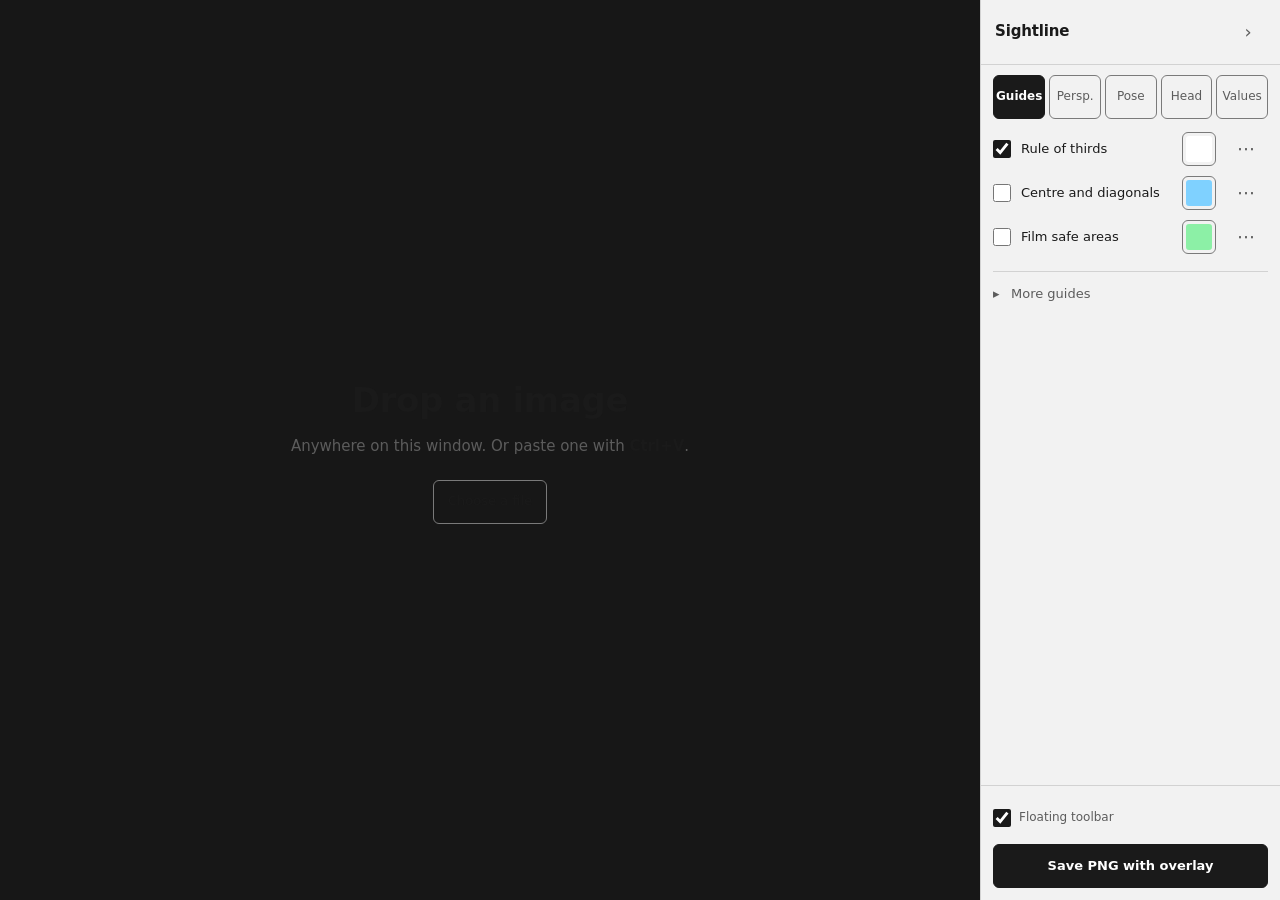
